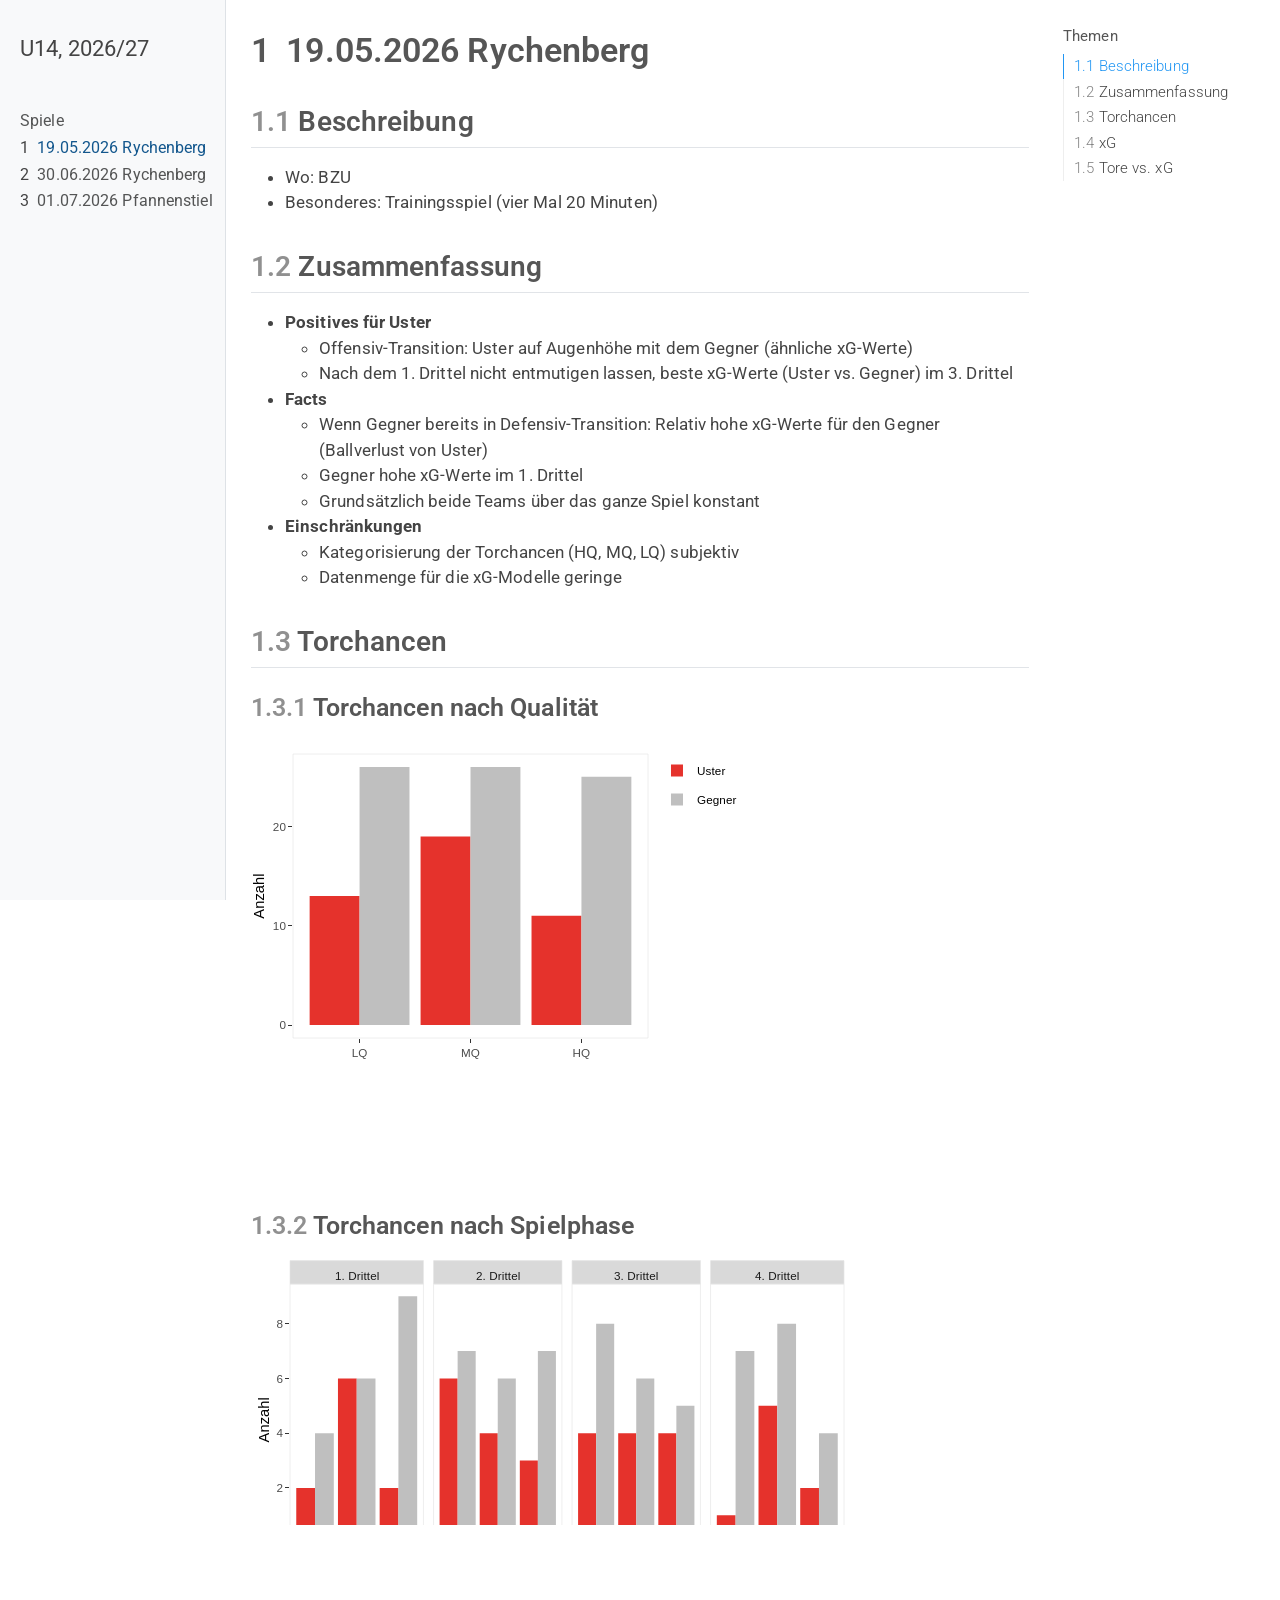
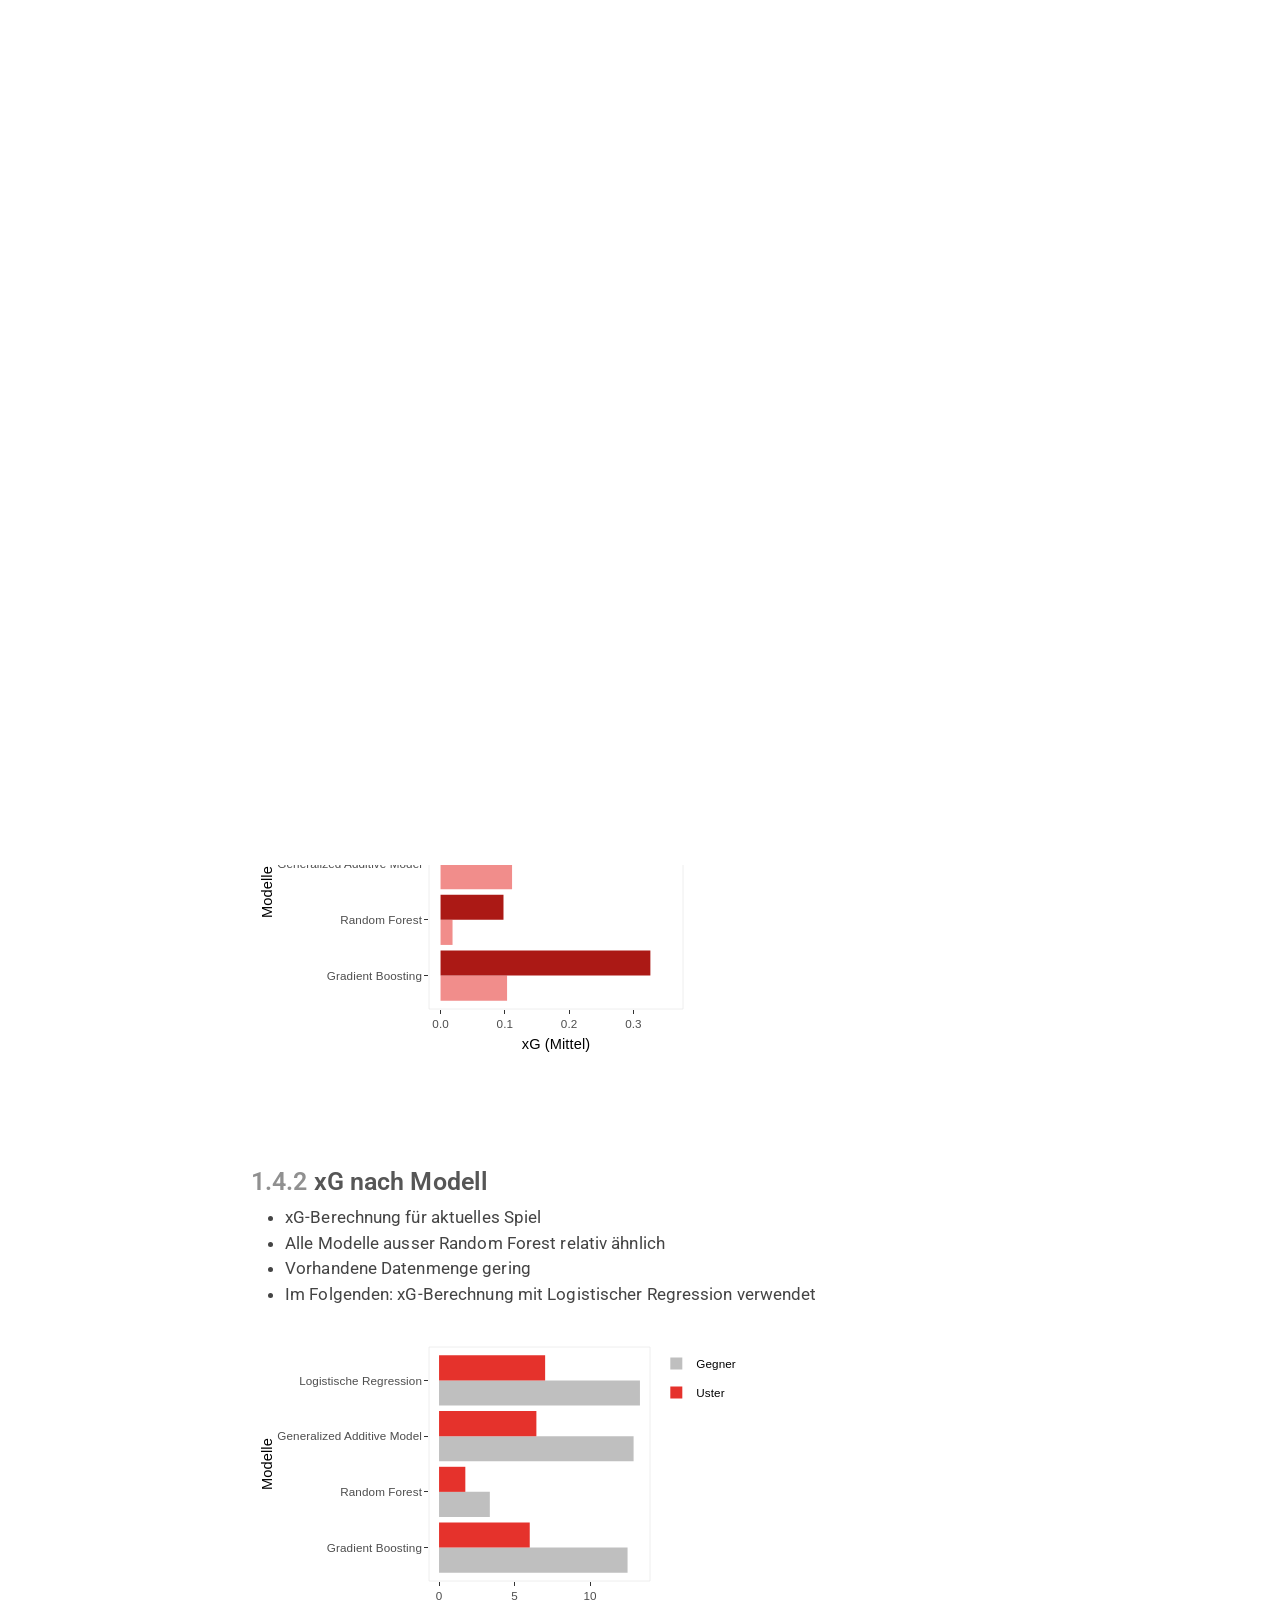
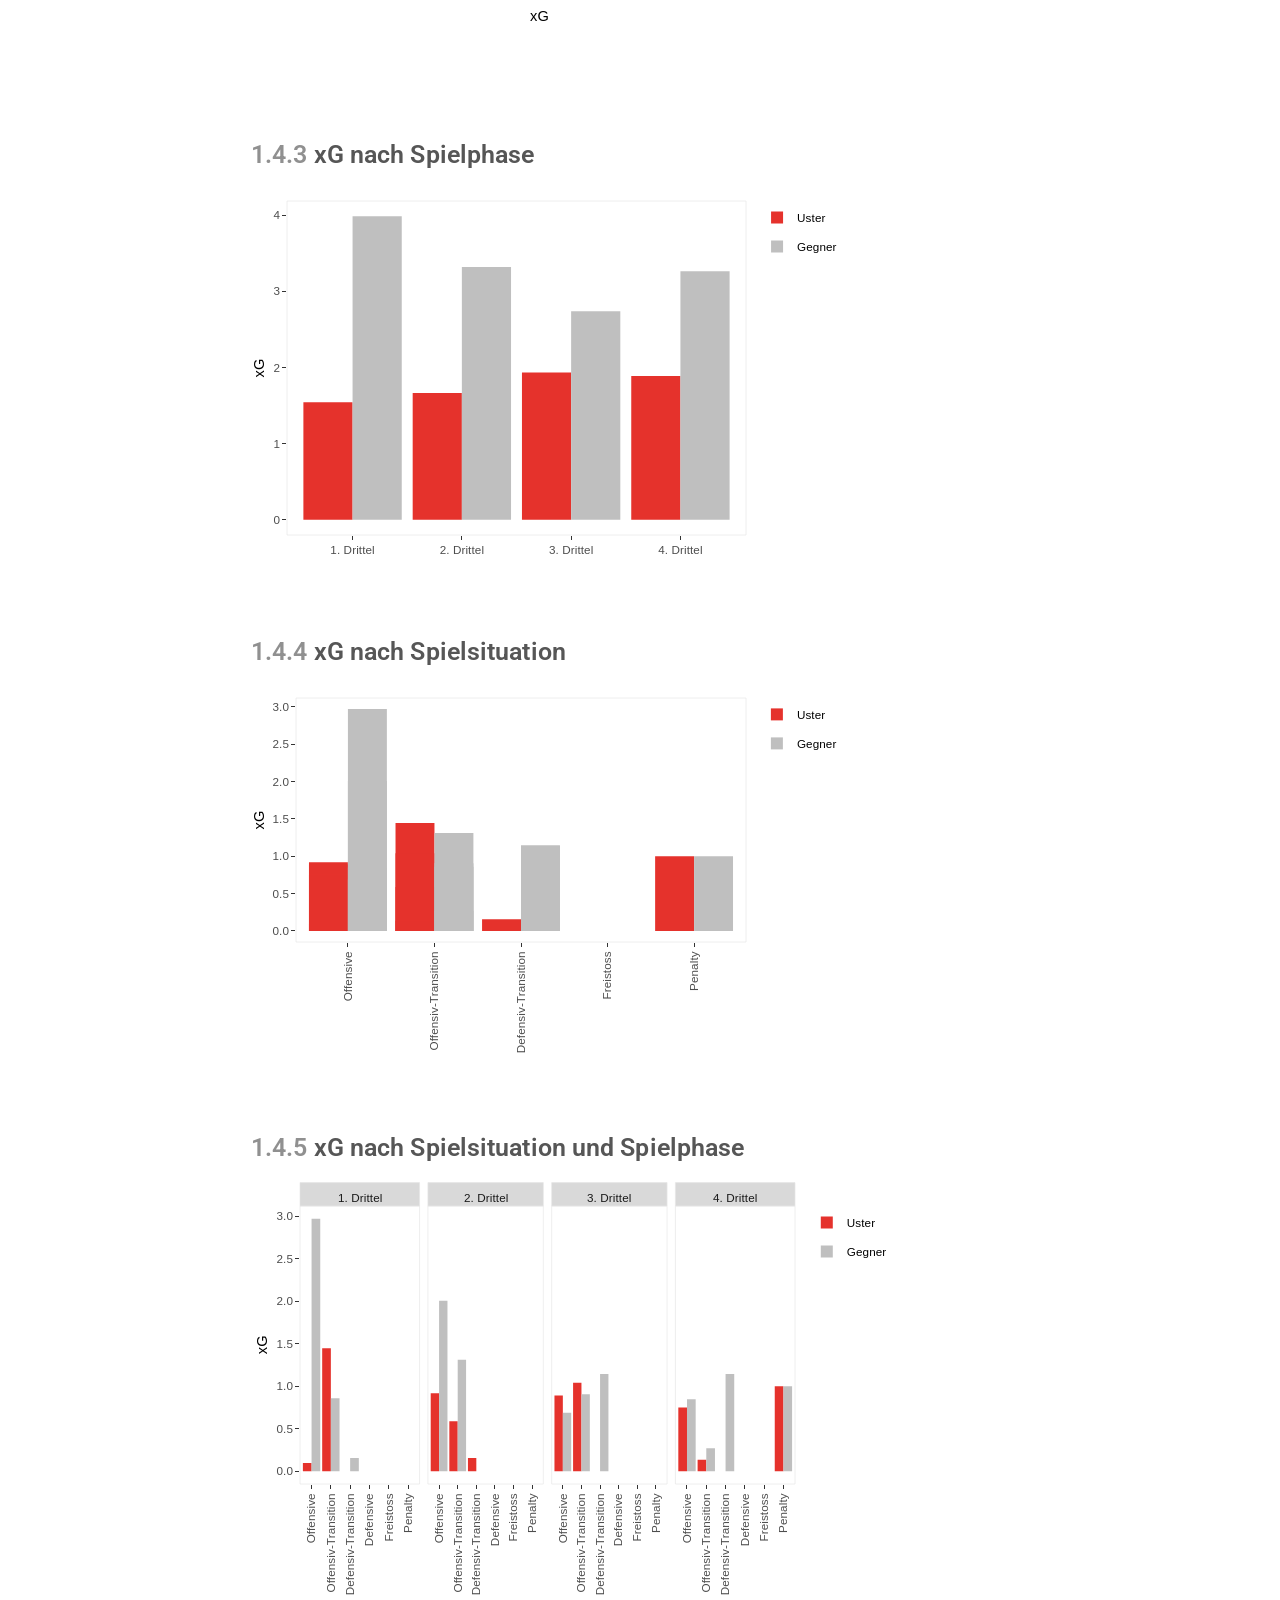
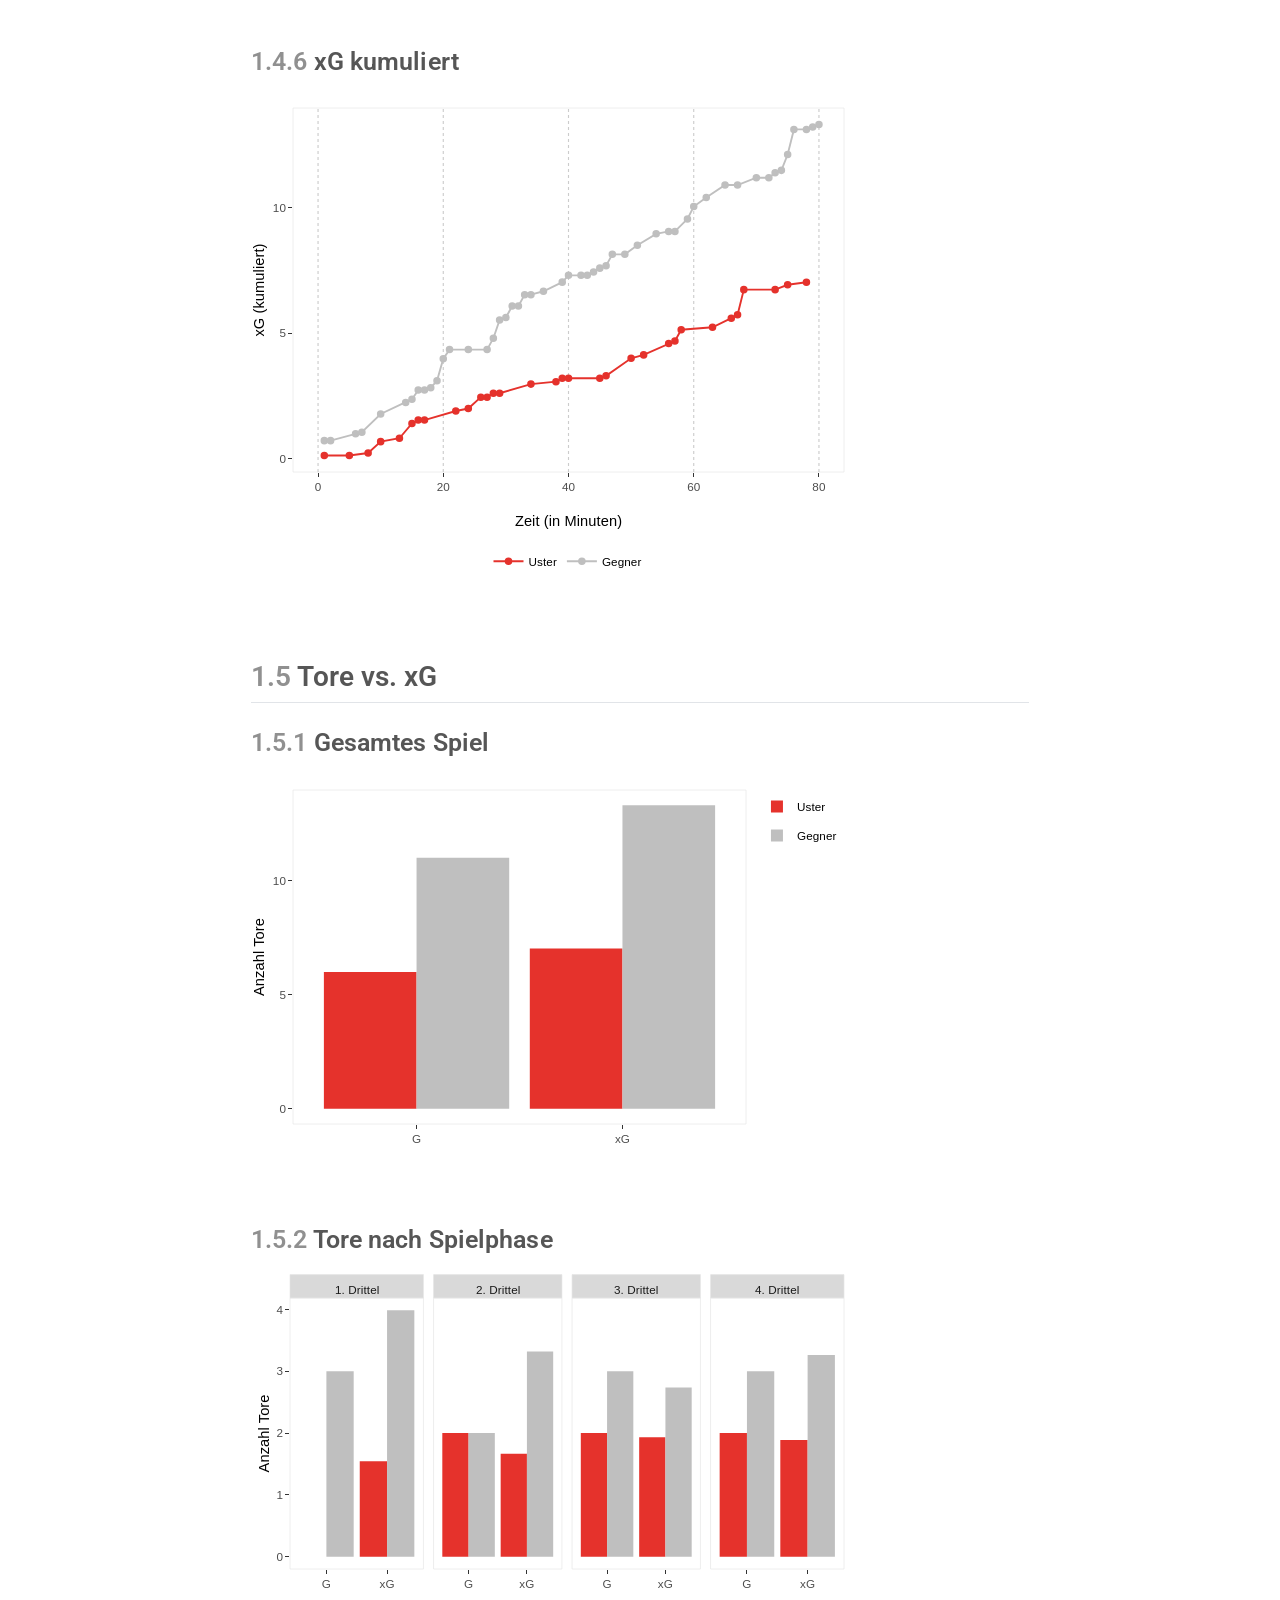
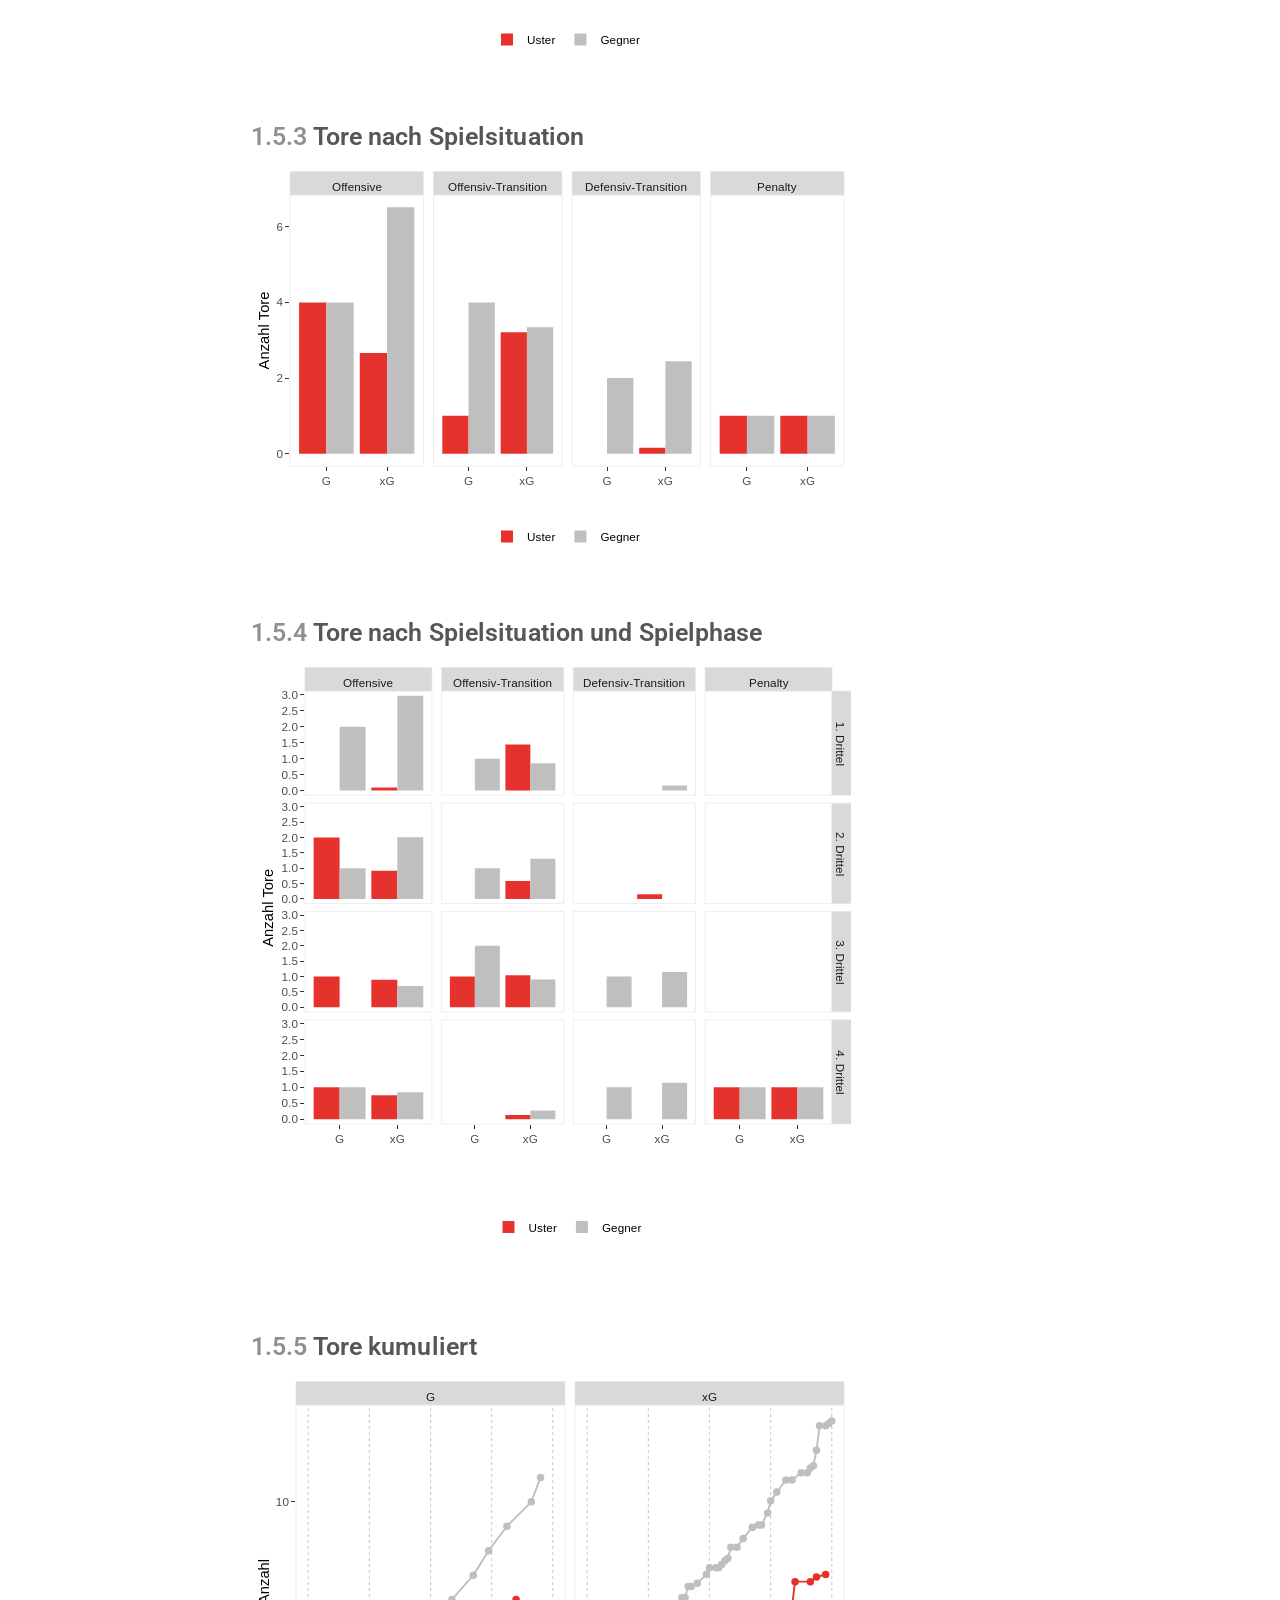
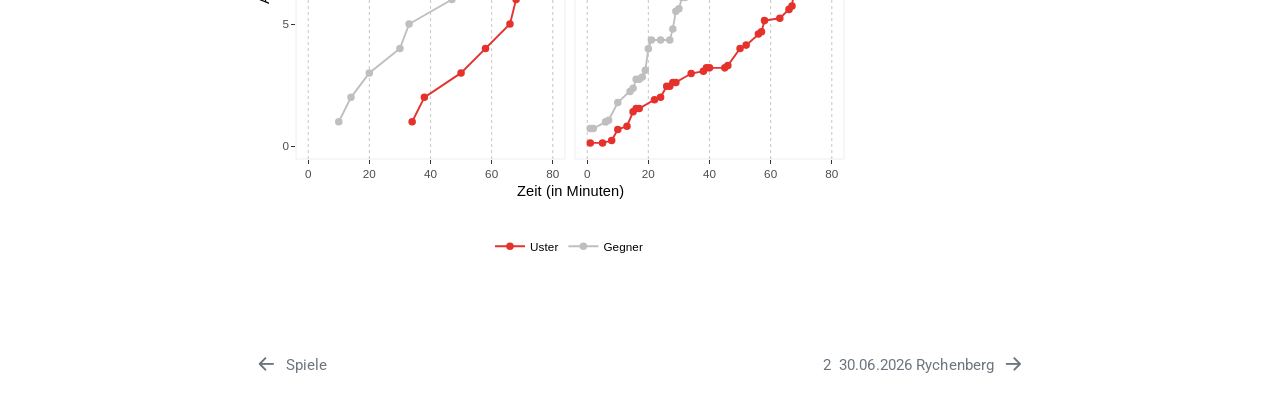
==== quarto/2026-05-19_Rychenberg.html @ 0215c2af "update book" ====
<!DOCTYPE html>
<html xmlns="http://www.w3.org/1999/xhtml" lang="en" xml:lang="en"><head>

<meta charset="utf-8">
<meta name="generator" content="quarto-1.3.330">

<meta name="viewport" content="width=device-width, initial-scale=1.0, user-scalable=yes">


<title>U14, 2026/27 - 1&nbsp; 19.05.2026 Rychenberg</title>
<style>
code{white-space: pre-wrap;}
span.smallcaps{font-variant: small-caps;}
div.columns{display: flex; gap: min(4vw, 1.5em);}
div.column{flex: auto; overflow-x: auto;}
div.hanging-indent{margin-left: 1.5em; text-indent: -1.5em;}
ul.task-list{list-style: none;}
ul.task-list li input[type="checkbox"] {
  width: 0.8em;
  margin: 0 0.8em 0.2em -1em; /* quarto-specific, see https://github.com/quarto-dev/quarto-cli/issues/4556 */ 
  vertical-align: middle;
}
</style>


<script src="../site_libs/quarto-nav/quarto-nav.js"></script>
<script src="../site_libs/quarto-nav/headroom.min.js"></script>
<script src="../site_libs/clipboard/clipboard.min.js"></script>
<script src="../site_libs/quarto-search/autocomplete.umd.js"></script>
<script src="../site_libs/quarto-search/fuse.min.js"></script>
<script src="../site_libs/quarto-search/quarto-search.js"></script>
<meta name="quarto:offset" content="../">
<link href="../quarto/2026-06-30_Rychenberg.html" rel="next">
<link href="../index.html" rel="prev">
<script src="../site_libs/quarto-html/quarto.js"></script>
<script src="../site_libs/quarto-html/popper.min.js"></script>
<script src="../site_libs/quarto-html/tippy.umd.min.js"></script>
<script src="../site_libs/quarto-html/anchor.min.js"></script>
<link href="../site_libs/quarto-html/tippy.css" rel="stylesheet">
<link href="../site_libs/quarto-html/quarto-syntax-highlighting.css" rel="stylesheet" id="quarto-text-highlighting-styles">
<script src="../site_libs/bootstrap/bootstrap.min.js"></script>
<link href="../site_libs/bootstrap/bootstrap-icons.css" rel="stylesheet">
<link href="../site_libs/bootstrap/bootstrap.min.css" rel="stylesheet" id="quarto-bootstrap" data-mode="light">
<script id="quarto-search-options" type="application/json">{
  "location": "sidebar",
  "copy-button": false,
  "collapse-after": 3,
  "panel-placement": "start",
  "type": "textbox",
  "limit": 20,
  "language": {
    "search-no-results-text": "No results",
    "search-matching-documents-text": "matching documents",
    "search-copy-link-title": "Copy link to search",
    "search-hide-matches-text": "Hide additional matches",
    "search-more-match-text": "more match in this document",
    "search-more-matches-text": "more matches in this document",
    "search-clear-button-title": "Clear",
    "search-detached-cancel-button-title": "Cancel",
    "search-submit-button-title": "Submit"
  }
}</script>
<script src="../site_libs/htmlwidgets-1.6.4/htmlwidgets.js"></script>
<script src="../site_libs/plotly-binding-4.12.0/plotly.js"></script>
<script src="../site_libs/typedarray-0.1/typedarray.min.js"></script>
<script src="../site_libs/jquery-3.5.1/jquery.min.js"></script>
<link href="../site_libs/crosstalk-1.2.1/css/crosstalk.min.css" rel="stylesheet">
<script src="../site_libs/crosstalk-1.2.1/js/crosstalk.min.js"></script>
<link href="../site_libs/plotly-htmlwidgets-css-2.25.2/plotly-htmlwidgets.css" rel="stylesheet">
<script src="../site_libs/plotly-main-2.25.2/plotly-latest.min.js"></script>


<link rel="stylesheet" href="../styles.css">
</head>

<body class="nav-sidebar docked">

<div id="quarto-search-results"></div>
  <header id="quarto-header" class="headroom fixed-top">
  <nav class="quarto-secondary-nav">
    <div class="container-fluid d-flex">
      <button type="button" class="quarto-btn-toggle btn" data-bs-toggle="collapse" data-bs-target="#quarto-sidebar,#quarto-sidebar-glass" aria-controls="quarto-sidebar" aria-expanded="false" aria-label="Toggle sidebar navigation" onclick="if (window.quartoToggleHeadroom) { window.quartoToggleHeadroom(); }">
        <i class="bi bi-layout-text-sidebar-reverse"></i>
      </button>
      <nav class="quarto-page-breadcrumbs" aria-label="breadcrumb"><ol class="breadcrumb"><li class="breadcrumb-item"><a href="../quarto/2026-05-19_Rychenberg.html"><span class="chapter-number">1</span>&nbsp; <span class="chapter-title">19.05.2026 Rychenberg</span></a></li></ol></nav>
      <a class="flex-grow-1" role="button" data-bs-toggle="collapse" data-bs-target="#quarto-sidebar,#quarto-sidebar-glass" aria-controls="quarto-sidebar" aria-expanded="false" aria-label="Toggle sidebar navigation" onclick="if (window.quartoToggleHeadroom) { window.quartoToggleHeadroom(); }">      
      </a>
      <button type="button" class="btn quarto-search-button" aria-label="Search" onclick="window.quartoOpenSearch();">
        <i class="bi bi-search"></i>
      </button>
    </div>
  </nav>
</header>
<!-- content -->
<div id="quarto-content" class="quarto-container page-columns page-rows-contents page-layout-full">
<!-- sidebar -->
  <nav id="quarto-sidebar" class="sidebar collapse collapse-horizontal sidebar-navigation docked overflow-auto">
    <div class="pt-lg-2 mt-2 text-left sidebar-header">
    <div class="sidebar-title mb-0 py-0">
      <a href="../">U14, 2026/27</a> 
    </div>
      </div>
        <div class="mt-2 flex-shrink-0 align-items-center">
        <div class="sidebar-search">
        <div id="quarto-search" class="" title="Search"></div>
        </div>
        </div>
    <div class="sidebar-menu-container"> 
    <ul class="list-unstyled mt-1">
        <li class="sidebar-item">
  <div class="sidebar-item-container"> 
  <a href="../index.html" class="sidebar-item-text sidebar-link">
 <span class="menu-text">Spiele</span></a>
  </div>
</li>
        <li class="sidebar-item">
  <div class="sidebar-item-container"> 
  <a href="../quarto/2026-05-19_Rychenberg.html" class="sidebar-item-text sidebar-link active">
 <span class="menu-text"><span class="chapter-number">1</span>&nbsp; <span class="chapter-title">19.05.2026 Rychenberg</span></span></a>
  </div>
</li>
        <li class="sidebar-item">
  <div class="sidebar-item-container"> 
  <a href="../quarto/2026-06-30_Rychenberg.html" class="sidebar-item-text sidebar-link">
 <span class="menu-text"><span class="chapter-number">2</span>&nbsp; <span class="chapter-title">30.06.2026 Rychenberg</span></span></a>
  </div>
</li>
        <li class="sidebar-item">
  <div class="sidebar-item-container"> 
  <a href="../quarto/2026-07-01_Pfannenstiel.html" class="sidebar-item-text sidebar-link">
 <span class="menu-text"><span class="chapter-number">3</span>&nbsp; <span class="chapter-title">01.07.2026 Pfannenstiel</span></span></a>
  </div>
</li>
    </ul>
    </div>
</nav>
<div id="quarto-sidebar-glass" data-bs-toggle="collapse" data-bs-target="#quarto-sidebar,#quarto-sidebar-glass"></div>
<!-- margin-sidebar -->
    <div id="quarto-margin-sidebar" class="sidebar margin-sidebar">
        <nav id="TOC" role="doc-toc" class="toc-active">
    <h2 id="toc-title">Themen</h2>
   
  <ul>
  <li><a href="#beschreibung" id="toc-beschreibung" class="nav-link active" data-scroll-target="#beschreibung"><span class="header-section-number">1.1</span> Beschreibung</a></li>
  <li><a href="#zusammenfassung" id="toc-zusammenfassung" class="nav-link" data-scroll-target="#zusammenfassung"><span class="header-section-number">1.2</span> Zusammenfassung</a></li>
  <li><a href="#torchancen" id="toc-torchancen" class="nav-link" data-scroll-target="#torchancen"><span class="header-section-number">1.3</span> Torchancen</a>
  <ul class="collapse">
  <li><a href="#torchancen-nach-qualität" id="toc-torchancen-nach-qualität" class="nav-link" data-scroll-target="#torchancen-nach-qualität"><span class="header-section-number">1.3.1</span> Torchancen nach Qualität</a></li>
  <li><a href="#torchancen-nach-spielphase" id="toc-torchancen-nach-spielphase" class="nav-link" data-scroll-target="#torchancen-nach-spielphase"><span class="header-section-number">1.3.2</span> Torchancen nach Spielphase</a></li>
  <li><a href="#torchancen-nach-spielsituation" id="toc-torchancen-nach-spielsituation" class="nav-link" data-scroll-target="#torchancen-nach-spielsituation"><span class="header-section-number">1.3.3</span> Torchancen nach Spielsituation</a></li>
  <li><a href="#torchancen-nach-spielsituation-und-spielphase" id="toc-torchancen-nach-spielsituation-und-spielphase" class="nav-link" data-scroll-target="#torchancen-nach-spielsituation-und-spielphase"><span class="header-section-number">1.3.4</span> Torchancen nach Spielsituation und Spielphase</a></li>
  <li><a href="#torchancen-kumuliert" id="toc-torchancen-kumuliert" class="nav-link" data-scroll-target="#torchancen-kumuliert"><span class="header-section-number">1.3.5</span> Torchancen kumuliert</a></li>
  </ul></li>
  <li><a href="#xg" id="toc-xg" class="nav-link" data-scroll-target="#xg"><span class="header-section-number">1.4</span> xG</a>
  <ul class="collapse">
  <li><a href="#xg-berechnung" id="toc-xg-berechnung" class="nav-link" data-scroll-target="#xg-berechnung"><span class="header-section-number">1.4.1</span> xG-Berechnung</a></li>
  <li><a href="#xg-nach-modell" id="toc-xg-nach-modell" class="nav-link" data-scroll-target="#xg-nach-modell"><span class="header-section-number">1.4.2</span> xG nach Modell</a></li>
  <li><a href="#xg-nach-spielphase" id="toc-xg-nach-spielphase" class="nav-link" data-scroll-target="#xg-nach-spielphase"><span class="header-section-number">1.4.3</span> xG nach Spielphase</a></li>
  <li><a href="#xg-nach-spielsituation" id="toc-xg-nach-spielsituation" class="nav-link" data-scroll-target="#xg-nach-spielsituation"><span class="header-section-number">1.4.4</span> xG nach Spielsituation</a></li>
  <li><a href="#xg-nach-spielsituation-und-spielphase" id="toc-xg-nach-spielsituation-und-spielphase" class="nav-link" data-scroll-target="#xg-nach-spielsituation-und-spielphase"><span class="header-section-number">1.4.5</span> xG nach Spielsituation und Spielphase</a></li>
  <li><a href="#xg-kumuliert" id="toc-xg-kumuliert" class="nav-link" data-scroll-target="#xg-kumuliert"><span class="header-section-number">1.4.6</span> xG kumuliert</a></li>
  </ul></li>
  <li><a href="#tore-vs.-xg" id="toc-tore-vs.-xg" class="nav-link" data-scroll-target="#tore-vs.-xg"><span class="header-section-number">1.5</span> Tore vs.&nbsp;xG</a>
  <ul class="collapse">
  <li><a href="#gesamtes-spiel" id="toc-gesamtes-spiel" class="nav-link" data-scroll-target="#gesamtes-spiel"><span class="header-section-number">1.5.1</span> Gesamtes Spiel</a></li>
  <li><a href="#tore-nach-spielphase" id="toc-tore-nach-spielphase" class="nav-link" data-scroll-target="#tore-nach-spielphase"><span class="header-section-number">1.5.2</span> Tore nach Spielphase</a></li>
  <li><a href="#tore-nach-spielsituation" id="toc-tore-nach-spielsituation" class="nav-link" data-scroll-target="#tore-nach-spielsituation"><span class="header-section-number">1.5.3</span> Tore nach Spielsituation</a></li>
  <li><a href="#tore-nach-spielsituation-und-spielphase" id="toc-tore-nach-spielsituation-und-spielphase" class="nav-link" data-scroll-target="#tore-nach-spielsituation-und-spielphase"><span class="header-section-number">1.5.4</span> Tore nach Spielsituation und Spielphase</a></li>
  <li><a href="#tore-kumuliert" id="toc-tore-kumuliert" class="nav-link" data-scroll-target="#tore-kumuliert"><span class="header-section-number">1.5.5</span> Tore kumuliert</a></li>
  </ul></li>
  </ul>
</nav>
    </div>
<!-- main -->
<main class="content column-body" id="quarto-document-content">

<header id="title-block-header" class="quarto-title-block default">
<div class="quarto-title">
<h1 class="title"><span class="chapter-number">1</span>&nbsp; <span class="chapter-title">19.05.2026 Rychenberg</span></h1>
</div>



<div class="quarto-title-meta">

    
  
    
  </div>
  

</header>

<section id="beschreibung" class="level2" data-number="1.1">
<h2 data-number="1.1" class="anchored" data-anchor-id="beschreibung"><span class="header-section-number">1.1</span> Beschreibung</h2>
<ul>
<li>Wo: BZU</li>
<li>Besonderes: Trainingsspiel (vier Mal 20 Minuten)</li>
</ul>
</section>
<section id="zusammenfassung" class="level2" data-number="1.2">
<h2 data-number="1.2" class="anchored" data-anchor-id="zusammenfassung"><span class="header-section-number">1.2</span> Zusammenfassung</h2>
<ul>
<li><strong>Positives für Uster</strong>
<ul>
<li>Offensiv-Transition: Uster auf Augenhöhe mit dem Gegner (ähnliche xG-Werte)</li>
<li>Nach dem 1. Drittel nicht entmutigen lassen, beste xG-Werte (Uster vs.&nbsp;Gegner) im 3. Drittel</li>
</ul></li>
<li><strong>Facts</strong>
<ul>
<li>Wenn Gegner bereits in Defensiv-Transition: Relativ hohe xG-Werte für den Gegner (Ballverlust von Uster)</li>
<li>Gegner hohe xG-Werte im 1. Drittel</li>
<li>Grundsätzlich beide Teams über das ganze Spiel konstant</li>
</ul></li>
<li><strong>Einschränkungen</strong>
<ul>
<li>Kategorisierung der Torchancen (HQ, MQ, LQ) subjektiv</li>
<li>Datenmenge für die xG-Modelle geringe</li>
</ul></li>
</ul>
</section>
<section id="torchancen" class="level2" data-number="1.3">
<h2 data-number="1.3" class="anchored" data-anchor-id="torchancen"><span class="header-section-number">1.3</span> Torchancen</h2>
<section id="torchancen-nach-qualität" class="level3" data-number="1.3.1">
<h3 data-number="1.3.1" class="anchored" data-anchor-id="torchancen-nach-qualität"><span class="header-section-number">1.3.1</span> Torchancen nach Qualität</h3>
<div class="cell">
<div class="cell-output-display">
<div id="htmlwidget-a84f22ee800d81073af7" style="width:100%;height:454px;" class="plotly html-widget"></div>
<script type="application/json" data-for="htmlwidget-a84f22ee800d81073af7">{"x":{"data":[{"orientation":"v","width":[0.44999999999999996,0.45000000000000018,0.45000000000000018],"base":[0,0,0],"x":[0.77500000000000002,1.7749999999999999,2.7749999999999999],"y":[13,19,11],"text":["chance: LQ<br />n: 13<br />team: Uster","chance: MQ<br />n: 19<br />team: Uster","chance: HQ<br />n: 11<br />team: Uster"],"type":"bar","textposition":"none","marker":{"autocolorscale":false,"color":"rgba(229,50,44,1)","line":{"width":1.8897637795275593,"color":"transparent"}},"name":"Uster","legendgroup":"Uster","showlegend":true,"xaxis":"x","yaxis":"y","hoverinfo":"text","frame":null},{"orientation":"v","width":[0.45000000000000018,0.45000000000000018,0.45000000000000018],"base":[0,0,0],"x":[1.2250000000000001,2.2250000000000001,3.2250000000000001],"y":[26,26,25],"text":["chance: LQ<br />n: 26<br />team: Gegner","chance: MQ<br />n: 26<br />team: Gegner","chance: HQ<br />n: 25<br />team: Gegner"],"type":"bar","textposition":"none","marker":{"autocolorscale":false,"color":"rgba(191,191,191,1)","line":{"width":1.8897637795275593,"color":"transparent"}},"name":"Gegner","legendgroup":"Gegner","showlegend":true,"xaxis":"x","yaxis":"y","hoverinfo":"text","frame":null}],"layout":{"margin":{"t":23.305936073059364,"r":7.3059360730593621,"b":22.648401826484022,"l":37.260273972602747},"plot_bgcolor":"rgba(255,255,255,1)","paper_bgcolor":"rgba(255,255,255,1)","font":{"color":"rgba(0,0,0,1)","family":"","size":14.611872146118724},"xaxis":{"domain":[0,1],"automargin":true,"type":"linear","autorange":false,"range":[0.40000000000000002,3.6000000000000001],"tickmode":"array","ticktext":["LQ","MQ","HQ"],"tickvals":[1,2,3],"categoryorder":"array","categoryarray":["LQ","MQ","HQ"],"nticks":null,"ticks":"outside","tickcolor":"rgba(51,51,51,1)","ticklen":3.6529680365296811,"tickwidth":0.66417600664176002,"showticklabels":true,"tickfont":{"color":"rgba(77,77,77,1)","family":"","size":11.68949771689498},"tickangle":-0,"showline":false,"linecolor":null,"linewidth":0,"showgrid":false,"gridcolor":null,"gridwidth":0,"zeroline":false,"anchor":"y","title":{"text":"","font":{"color":"rgba(0,0,0,1)","family":"","size":14.611872146118724}},"hoverformat":".2f"},"yaxis":{"domain":[0,1],"automargin":true,"type":"linear","autorange":false,"range":[-1.3,27.300000000000001],"tickmode":"array","ticktext":["0","10","20"],"tickvals":[0,10,20],"categoryorder":"array","categoryarray":["0","10","20"],"nticks":null,"ticks":"outside","tickcolor":"rgba(51,51,51,1)","ticklen":3.6529680365296811,"tickwidth":0.66417600664176002,"showticklabels":true,"tickfont":{"color":"rgba(77,77,77,1)","family":"","size":11.68949771689498},"tickangle":-0,"showline":false,"linecolor":null,"linewidth":0,"showgrid":false,"gridcolor":null,"gridwidth":0,"zeroline":false,"anchor":"x","title":{"text":"Anzahl","font":{"color":"rgba(0,0,0,1)","family":"","size":14.611872146118724}},"hoverformat":".2f"},"shapes":[{"type":"rect","fillcolor":"rgba(255,255,255,1)","line":{"color":"rgba(229,229,229,1)","width":0.66417600664176002,"linetype":"solid"},"yref":"paper","xref":"paper","layer":"below","x0":0,"x1":1,"y0":0,"y1":1}],"showlegend":true,"legend":{"bgcolor":"rgba(255,255,255,1)","bordercolor":"transparent","borderwidth":1.8897637795275593,"font":{"color":"rgba(0,0,0,1)","family":"","size":11.68949771689498},"title":{"text":"","font":{"color":"rgba(0,0,0,1)","family":"","size":14.611872146118724}}},"hovermode":"closest","width":500,"height":350,"barmode":"relative"},"config":{"doubleClick":"reset","modeBarButtonsToAdd":["hoverclosest","hovercompare"],"showSendToCloud":false},"source":"A","attrs":{"275c670670d7":{"x":{},"y":{},"fill":{},"type":"bar"}},"cur_data":"275c670670d7","visdat":{"275c670670d7":["function (y) ","x"]},"highlight":{"on":"plotly_click","persistent":false,"dynamic":false,"selectize":false,"opacityDim":0.20000000000000001,"selected":{"opacity":1},"debounce":0},"shinyEvents":["plotly_hover","plotly_click","plotly_selected","plotly_relayout","plotly_brushed","plotly_brushing","plotly_clickannotation","plotly_doubleclick","plotly_deselect","plotly_afterplot","plotly_sunburstclick"],"base_url":"https://plot.ly"},"evals":[],"jsHooks":[]}</script>
</div>
</div>
</section>
<section id="torchancen-nach-spielphase" class="level3" data-number="1.3.2">
<h3 data-number="1.3.2" class="anchored" data-anchor-id="torchancen-nach-spielphase"><span class="header-section-number">1.3.2</span> Torchancen nach Spielphase</h3>
<div class="cell">
<div class="cell-output-display">
<div id="htmlwidget-b0231dda19e83ad973da" style="width:100%;height:433px;" class="plotly html-widget"></div>
<script type="application/json" data-for="htmlwidget-b0231dda19e83ad973da">{"x":{"data":[{"orientation":"v","width":[0.44999999999999996,0.45000000000000018,0.45000000000000018],"base":[0,0,0],"x":[0.77500000000000002,1.7749999999999999,2.7749999999999999],"y":[2,6,2],"text":["chance: LQ<br />n: 2<br />team: Uster","chance: MQ<br />n: 6<br />team: Uster","chance: HQ<br />n: 2<br />team: Uster"],"type":"bar","textposition":"none","marker":{"autocolorscale":false,"color":"rgba(229,50,44,1)","line":{"width":1.8897637795275593,"color":"transparent"}},"name":"Uster","legendgroup":"Uster","showlegend":true,"xaxis":"x","yaxis":"y","hoverinfo":"text","frame":null},{"orientation":"v","width":[0.44999999999999996,0.45000000000000018,0.45000000000000018],"base":[0,0,0],"x":[0.77500000000000002,1.7749999999999999,2.7749999999999999],"y":[6,4,3],"text":["chance: LQ<br />n: 6<br />team: Uster","chance: MQ<br />n: 4<br />team: Uster","chance: HQ<br />n: 3<br />team: Uster"],"type":"bar","textposition":"none","marker":{"autocolorscale":false,"color":"rgba(229,50,44,1)","line":{"width":1.8897637795275593,"color":"transparent"}},"name":"Uster","legendgroup":"Uster","showlegend":false,"xaxis":"x2","yaxis":"y","hoverinfo":"text","frame":null},{"orientation":"v","width":[0.44999999999999996,0.45000000000000018,0.45000000000000018],"base":[0,0,0],"x":[0.77500000000000002,1.7749999999999999,2.7749999999999999],"y":[4,4,4],"text":["chance: LQ<br />n: 4<br />team: Uster","chance: MQ<br />n: 4<br />team: Uster","chance: HQ<br />n: 4<br />team: Uster"],"type":"bar","textposition":"none","marker":{"autocolorscale":false,"color":"rgba(229,50,44,1)","line":{"width":1.8897637795275593,"color":"transparent"}},"name":"Uster","legendgroup":"Uster","showlegend":false,"xaxis":"x3","yaxis":"y","hoverinfo":"text","frame":null},{"orientation":"v","width":[0.44999999999999996,0.45000000000000018,0.45000000000000018],"base":[0,0,0],"x":[0.77500000000000002,1.7749999999999999,2.7749999999999999],"y":[1,5,2],"text":["chance: LQ<br />n: 1<br />team: Uster","chance: MQ<br />n: 5<br />team: Uster","chance: HQ<br />n: 2<br />team: Uster"],"type":"bar","textposition":"none","marker":{"autocolorscale":false,"color":"rgba(229,50,44,1)","line":{"width":1.8897637795275593,"color":"transparent"}},"name":"Uster","legendgroup":"Uster","showlegend":false,"xaxis":"x4","yaxis":"y","hoverinfo":"text","frame":null},{"orientation":"v","width":[0.45000000000000018,0.45000000000000018,0.45000000000000018],"base":[0,0,0],"x":[1.2250000000000001,2.2250000000000001,3.2250000000000001],"y":[4,6,9],"text":["chance: LQ<br />n: 4<br />team: Gegner","chance: MQ<br />n: 6<br />team: Gegner","chance: HQ<br />n: 9<br />team: Gegner"],"type":"bar","textposition":"none","marker":{"autocolorscale":false,"color":"rgba(191,191,191,1)","line":{"width":1.8897637795275593,"color":"transparent"}},"name":"Gegner","legendgroup":"Gegner","showlegend":true,"xaxis":"x","yaxis":"y","hoverinfo":"text","frame":null},{"orientation":"v","width":[0.45000000000000018,0.45000000000000018,0.45000000000000018],"base":[0,0,0],"x":[1.2250000000000001,2.2250000000000001,3.2250000000000001],"y":[7,6,7],"text":["chance: LQ<br />n: 7<br />team: Gegner","chance: MQ<br />n: 6<br />team: Gegner","chance: HQ<br />n: 7<br />team: Gegner"],"type":"bar","textposition":"none","marker":{"autocolorscale":false,"color":"rgba(191,191,191,1)","line":{"width":1.8897637795275593,"color":"transparent"}},"name":"Gegner","legendgroup":"Gegner","showlegend":false,"xaxis":"x2","yaxis":"y","hoverinfo":"text","frame":null},{"orientation":"v","width":[0.45000000000000018,0.45000000000000018,0.45000000000000018],"base":[0,0,0],"x":[1.2250000000000001,2.2250000000000001,3.2250000000000001],"y":[8,6,5],"text":["chance: LQ<br />n: 8<br />team: Gegner","chance: MQ<br />n: 6<br />team: Gegner","chance: HQ<br />n: 5<br />team: Gegner"],"type":"bar","textposition":"none","marker":{"autocolorscale":false,"color":"rgba(191,191,191,1)","line":{"width":1.8897637795275593,"color":"transparent"}},"name":"Gegner","legendgroup":"Gegner","showlegend":false,"xaxis":"x3","yaxis":"y","hoverinfo":"text","frame":null},{"orientation":"v","width":[0.45000000000000018,0.45000000000000018,0.45000000000000018],"base":[0,0,0],"x":[1.2250000000000001,2.2250000000000001,3.2250000000000001],"y":[7,8,4],"text":["chance: LQ<br />n: 7<br />team: Gegner","chance: MQ<br />n: 8<br />team: Gegner","chance: HQ<br />n: 4<br />team: Gegner"],"type":"bar","textposition":"none","marker":{"autocolorscale":false,"color":"rgba(191,191,191,1)","line":{"width":1.8897637795275593,"color":"transparent"}},"name":"Gegner","legendgroup":"Gegner","showlegend":false,"xaxis":"x4","yaxis":"y","hoverinfo":"text","frame":null}],"layout":{"margin":{"t":34.995433789954348,"r":7.3059360730593621,"b":22.648401826484022,"l":31.415525114155255},"plot_bgcolor":"rgba(255,255,255,1)","paper_bgcolor":"rgba(255,255,255,1)","font":{"color":"rgba(0,0,0,1)","family":"","size":14.611872146118724},"xaxis":{"domain":[0,0.2408675799086758],"automargin":true,"type":"linear","autorange":false,"range":[0.40000000000000002,3.6000000000000001],"tickmode":"array","ticktext":["LQ","MQ","HQ"],"tickvals":[1,2,3],"categoryorder":"array","categoryarray":["LQ","MQ","HQ"],"nticks":null,"ticks":"outside","tickcolor":"rgba(51,51,51,1)","ticklen":3.6529680365296811,"tickwidth":0.66417600664176002,"showticklabels":true,"tickfont":{"color":"rgba(77,77,77,1)","family":"","size":11.68949771689498},"tickangle":-0,"showline":false,"linecolor":null,"linewidth":0,"showgrid":false,"gridcolor":null,"gridwidth":0,"zeroline":false,"anchor":"y","title":"","hoverformat":".2f"},"yaxis":{"domain":[0,1],"automargin":true,"type":"linear","autorange":false,"range":[-0.45000000000000001,9.4499999999999993],"tickmode":"array","ticktext":["0","2","4","6","8"],"tickvals":[0,2,4,6,7.9999999999999991],"categoryorder":"array","categoryarray":["0","2","4","6","8"],"nticks":null,"ticks":"outside","tickcolor":"rgba(51,51,51,1)","ticklen":3.6529680365296811,"tickwidth":0.66417600664176002,"showticklabels":true,"tickfont":{"color":"rgba(77,77,77,1)","family":"","size":11.68949771689498},"tickangle":-0,"showline":false,"linecolor":null,"linewidth":0,"showgrid":false,"gridcolor":null,"gridwidth":0,"zeroline":false,"anchor":"x","title":"","hoverformat":".2f"},"annotations":[{"text":"Anzahl","x":0,"y":0.5,"showarrow":false,"ax":0,"ay":0,"font":{"color":"rgba(0,0,0,1)","family":"","size":14.611872146118724},"xref":"paper","yref":"paper","textangle":-90,"xanchor":"right","yanchor":"center","annotationType":"axis","xshift":-16.073059360730603},{"text":"1. Drittel","x":0.1204337899543379,"y":1,"showarrow":false,"ax":0,"ay":0,"font":{"color":"rgba(26,26,26,1)","family":"","size":11.68949771689498},"xref":"paper","yref":"paper","textangle":-0,"xanchor":"center","yanchor":"bottom"},{"text":"2. Drittel","x":0.375,"y":1,"showarrow":false,"ax":0,"ay":0,"font":{"color":"rgba(26,26,26,1)","family":"","size":11.68949771689498},"xref":"paper","yref":"paper","textangle":-0,"xanchor":"center","yanchor":"bottom"},{"text":"3. Drittel","x":0.625,"y":1,"showarrow":false,"ax":0,"ay":0,"font":{"color":"rgba(26,26,26,1)","family":"","size":11.68949771689498},"xref":"paper","yref":"paper","textangle":-0,"xanchor":"center","yanchor":"bottom"},{"text":"4. Drittel","x":0.87956621004566204,"y":1,"showarrow":false,"ax":0,"ay":0,"font":{"color":"rgba(26,26,26,1)","family":"","size":11.68949771689498},"xref":"paper","yref":"paper","textangle":-0,"xanchor":"center","yanchor":"bottom"}],"shapes":[{"type":"rect","fillcolor":"rgba(255,255,255,1)","line":{"color":"rgba(229,229,229,1)","width":0.66417600664176002,"linetype":"solid"},"yref":"paper","xref":"paper","layer":"below","x0":0,"x1":0.2408675799086758,"y0":0,"y1":1},{"type":"rect","fillcolor":"rgba(217,217,217,1)","line":{"color":"rgba(229,229,229,1)","width":0.66417600664176002,"linetype":"solid"},"yref":"paper","xref":"paper","layer":"below","x0":0,"x1":0.2408675799086758,"y0":0,"y1":23.37899543378996,"yanchor":1,"ysizemode":"pixel"},{"type":"rect","fillcolor":"rgba(255,255,255,1)","line":{"color":"rgba(229,229,229,1)","width":0.66417600664176002,"linetype":"solid"},"yref":"paper","xref":"paper","layer":"below","x0":0.2591324200913242,"x1":0.4908675799086758,"y0":0,"y1":1},{"type":"rect","fillcolor":"rgba(217,217,217,1)","line":{"color":"rgba(229,229,229,1)","width":0.66417600664176002,"linetype":"solid"},"yref":"paper","xref":"paper","layer":"below","x0":0.2591324200913242,"x1":0.4908675799086758,"y0":0,"y1":23.37899543378996,"yanchor":1,"ysizemode":"pixel"},{"type":"rect","fillcolor":"rgba(255,255,255,1)","line":{"color":"rgba(229,229,229,1)","width":0.66417600664176002,"linetype":"solid"},"yref":"paper","xref":"paper","layer":"below","x0":0.5091324200913242,"x1":0.7408675799086758,"y0":0,"y1":1},{"type":"rect","fillcolor":"rgba(217,217,217,1)","line":{"color":"rgba(229,229,229,1)","width":0.66417600664176002,"linetype":"solid"},"yref":"paper","xref":"paper","layer":"below","x0":0.5091324200913242,"x1":0.7408675799086758,"y0":0,"y1":23.37899543378996,"yanchor":1,"ysizemode":"pixel"},{"type":"rect","fillcolor":"rgba(255,255,255,1)","line":{"color":"rgba(229,229,229,1)","width":0.66417600664176002,"linetype":"solid"},"yref":"paper","xref":"paper","layer":"below","x0":0.7591324200913242,"x1":1,"y0":0,"y1":1},{"type":"rect","fillcolor":"rgba(217,217,217,1)","line":{"color":"rgba(229,229,229,1)","width":0.66417600664176002,"linetype":"solid"},"yref":"paper","xref":"paper","layer":"below","x0":0.7591324200913242,"x1":1,"y0":0,"y1":23.37899543378996,"yanchor":1,"ysizemode":"pixel"}],"xaxis2":{"type":"linear","autorange":false,"range":[0.40000000000000002,3.6000000000000001],"tickmode":"array","ticktext":["LQ","MQ","HQ"],"tickvals":[1,2,3],"categoryorder":"array","categoryarray":["LQ","MQ","HQ"],"nticks":null,"ticks":"outside","tickcolor":"rgba(51,51,51,1)","ticklen":3.6529680365296811,"tickwidth":0.66417600664176002,"showticklabels":true,"tickfont":{"color":"rgba(77,77,77,1)","family":"","size":11.68949771689498},"tickangle":-0,"showline":false,"linecolor":null,"linewidth":0,"showgrid":false,"domain":[0.2591324200913242,0.4908675799086758],"gridcolor":null,"gridwidth":0,"zeroline":false,"anchor":"y","title":"","hoverformat":".2f"},"xaxis3":{"type":"linear","autorange":false,"range":[0.40000000000000002,3.6000000000000001],"tickmode":"array","ticktext":["LQ","MQ","HQ"],"tickvals":[1,2,3],"categoryorder":"array","categoryarray":["LQ","MQ","HQ"],"nticks":null,"ticks":"outside","tickcolor":"rgba(51,51,51,1)","ticklen":3.6529680365296811,"tickwidth":0.66417600664176002,"showticklabels":true,"tickfont":{"color":"rgba(77,77,77,1)","family":"","size":11.68949771689498},"tickangle":-0,"showline":false,"linecolor":null,"linewidth":0,"showgrid":false,"domain":[0.5091324200913242,0.7408675799086758],"gridcolor":null,"gridwidth":0,"zeroline":false,"anchor":"y","title":"","hoverformat":".2f"},"xaxis4":{"type":"linear","autorange":false,"range":[0.40000000000000002,3.6000000000000001],"tickmode":"array","ticktext":["LQ","MQ","HQ"],"tickvals":[1,2,3],"categoryorder":"array","categoryarray":["LQ","MQ","HQ"],"nticks":null,"ticks":"outside","tickcolor":"rgba(51,51,51,1)","ticklen":3.6529680365296811,"tickwidth":0.66417600664176002,"showticklabels":true,"tickfont":{"color":"rgba(77,77,77,1)","family":"","size":11.68949771689498},"tickangle":-0,"showline":false,"linecolor":null,"linewidth":0,"showgrid":false,"domain":[0.7591324200913242,1],"gridcolor":null,"gridwidth":0,"zeroline":false,"anchor":"y","title":"","hoverformat":".2f"},"showlegend":true,"legend":{"bgcolor":"rgba(255,255,255,1)","bordercolor":"transparent","borderwidth":1.8897637795275593,"font":{"color":"rgba(0,0,0,1)","family":"","size":11.68949771689498},"title":{"text":"","font":{"color":"rgba(0,0,0,1)","family":"","size":14.611872146118724}},"orientation":"h","x":0.5,"xanchor":"center","y":-0.20000000000000001,"yanchor":"top"},"hovermode":"closest","width":600,"height":400,"barmode":"relative"},"config":{"doubleClick":"reset","modeBarButtonsToAdd":["hoverclosest","hovercompare"],"showSendToCloud":false},"source":"A","attrs":{"275c4f124a51":{"x":{},"y":{},"fill":{},"type":"bar"}},"cur_data":"275c4f124a51","visdat":{"275c4f124a51":["function (y) ","x"]},"highlight":{"on":"plotly_click","persistent":false,"dynamic":false,"selectize":false,"opacityDim":0.20000000000000001,"selected":{"opacity":1},"debounce":0},"shinyEvents":["plotly_hover","plotly_click","plotly_selected","plotly_relayout","plotly_brushed","plotly_brushing","plotly_clickannotation","plotly_doubleclick","plotly_deselect","plotly_afterplot","plotly_sunburstclick"],"base_url":"https://plot.ly"},"evals":[],"jsHooks":[]}</script>
</div>
</div>
</section>
<section id="torchancen-nach-spielsituation" class="level3" data-number="1.3.3">
<h3 data-number="1.3.3" class="anchored" data-anchor-id="torchancen-nach-spielsituation"><span class="header-section-number">1.3.3</span> Torchancen nach Spielsituation</h3>
<div class="cell">
<div class="cell-output-display">
<div id="htmlwidget-6dcd9b052fff442cb973" style="width:100%;height:433px;" class="plotly html-widget"></div>
<script type="application/json" data-for="htmlwidget-6dcd9b052fff442cb973">{"x":{"data":[{"orientation":"v","width":[0.44999999999999996,0.45000000000000018,0.45000000000000018],"base":[0,0,0],"x":[0.77500000000000002,1.7749999999999999,2.7749999999999999],"y":[4,10,5],"text":["chance: LQ<br />n:  4<br />team: Uster","chance: MQ<br />n: 10<br />team: Uster","chance: HQ<br />n:  5<br />team: Uster"],"type":"bar","textposition":"none","marker":{"autocolorscale":false,"color":"rgba(229,50,44,1)","line":{"width":1.8897637795275593,"color":"transparent"}},"name":"Uster","legendgroup":"Uster","showlegend":true,"xaxis":"x","yaxis":"y","hoverinfo":"text","frame":null},{"orientation":"v","width":[0.44999999999999996,0.45000000000000018,0.45000000000000018],"base":[0,0,0],"x":[0.77500000000000002,1.7749999999999999,2.7749999999999999],"y":[9,8,5],"text":["chance: LQ<br />n:  9<br />team: Uster","chance: MQ<br />n:  8<br />team: Uster","chance: HQ<br />n:  5<br />team: Uster"],"type":"bar","textposition":"none","marker":{"autocolorscale":false,"color":"rgba(229,50,44,1)","line":{"width":1.8897637795275593,"color":"transparent"}},"name":"Uster","legendgroup":"Uster","showlegend":false,"xaxis":"x2","yaxis":"y","hoverinfo":"text","frame":null},{"orientation":"v","width":[0.44999999999999996,0.45000000000000018,0.45000000000000018],"base":[0,0,0],"x":[0.77500000000000002,1.7749999999999999,2.7749999999999999],"y":[0,1,0],"text":["chance: LQ<br />n:  0<br />team: Uster","chance: MQ<br />n:  1<br />team: Uster","chance: HQ<br />n:  0<br />team: Uster"],"type":"bar","textposition":"none","marker":{"autocolorscale":false,"color":"rgba(229,50,44,1)","line":{"width":1.8897637795275593,"color":"transparent"}},"name":"Uster","legendgroup":"Uster","showlegend":false,"xaxis":"x3","yaxis":"y","hoverinfo":"text","frame":null},{"orientation":"v","width":[0.44999999999999996,0.45000000000000018,0.45000000000000018],"base":[0,0,0],"x":[0.77500000000000002,1.7749999999999999,2.7749999999999999],"y":[0,0,1],"text":["chance: LQ<br />n:  0<br />team: Uster","chance: MQ<br />n:  0<br />team: Uster","chance: HQ<br />n:  1<br />team: Uster"],"type":"bar","textposition":"none","marker":{"autocolorscale":false,"color":"rgba(229,50,44,1)","line":{"width":1.8897637795275593,"color":"transparent"}},"name":"Uster","legendgroup":"Uster","showlegend":false,"xaxis":"x4","yaxis":"y","hoverinfo":"text","frame":null},{"orientation":"v","width":[0.45000000000000018,0.45000000000000018,0.45000000000000018],"base":[0,0,0],"x":[1.2250000000000001,2.2250000000000001,3.2250000000000001],"y":[18,14,15],"text":["chance: LQ<br />n: 18<br />team: Gegner","chance: MQ<br />n: 14<br />team: Gegner","chance: HQ<br />n: 15<br />team: Gegner"],"type":"bar","textposition":"none","marker":{"autocolorscale":false,"color":"rgba(191,191,191,1)","line":{"width":1.8897637795275593,"color":"transparent"}},"name":"Gegner","legendgroup":"Gegner","showlegend":true,"xaxis":"x","yaxis":"y","hoverinfo":"text","frame":null},{"orientation":"v","width":[0.45000000000000018,0.45000000000000018,0.45000000000000018],"base":[0,0,0],"x":[1.2250000000000001,2.2250000000000001,3.2250000000000001],"y":[6,8,5],"text":["chance: LQ<br />n:  6<br />team: Gegner","chance: MQ<br />n:  8<br />team: Gegner","chance: HQ<br />n:  5<br />team: Gegner"],"type":"bar","textposition":"none","marker":{"autocolorscale":false,"color":"rgba(191,191,191,1)","line":{"width":1.8897637795275593,"color":"transparent"}},"name":"Gegner","legendgroup":"Gegner","showlegend":false,"xaxis":"x2","yaxis":"y","hoverinfo":"text","frame":null},{"orientation":"v","width":[0.45000000000000018,0.45000000000000018,0.45000000000000018],"base":[0,0,0],"x":[1.2250000000000001,2.2250000000000001,3.2250000000000001],"y":[2,3,4],"text":["chance: LQ<br />n:  2<br />team: Gegner","chance: MQ<br />n:  3<br />team: Gegner","chance: HQ<br />n:  4<br />team: Gegner"],"type":"bar","textposition":"none","marker":{"autocolorscale":false,"color":"rgba(191,191,191,1)","line":{"width":1.8897637795275593,"color":"transparent"}},"name":"Gegner","legendgroup":"Gegner","showlegend":false,"xaxis":"x3","yaxis":"y","hoverinfo":"text","frame":null},{"orientation":"v","width":[0.45000000000000018,0.45000000000000018,0.45000000000000018],"base":[0,0,0],"x":[1.2250000000000001,2.2250000000000001,3.2250000000000001],"y":[0,0,1],"text":["chance: LQ<br />n:  0<br />team: Gegner","chance: MQ<br />n:  0<br />team: Gegner","chance: HQ<br />n:  1<br />team: Gegner"],"type":"bar","textposition":"none","marker":{"autocolorscale":false,"color":"rgba(191,191,191,1)","line":{"width":1.8897637795275593,"color":"transparent"}},"name":"Gegner","legendgroup":"Gegner","showlegend":false,"xaxis":"x4","yaxis":"y","hoverinfo":"text","frame":null}],"layout":{"margin":{"t":34.995433789954348,"r":7.3059360730593621,"b":22.648401826484022,"l":37.260273972602747},"plot_bgcolor":"rgba(255,255,255,1)","paper_bgcolor":"rgba(255,255,255,1)","font":{"color":"rgba(0,0,0,1)","family":"","size":14.611872146118724},"xaxis":{"domain":[0,0.2408675799086758],"automargin":true,"type":"linear","autorange":false,"range":[0.40000000000000002,3.6000000000000001],"tickmode":"array","ticktext":["LQ","MQ","HQ"],"tickvals":[1,2,3],"categoryorder":"array","categoryarray":["LQ","MQ","HQ"],"nticks":null,"ticks":"outside","tickcolor":"rgba(51,51,51,1)","ticklen":3.6529680365296811,"tickwidth":0.66417600664176002,"showticklabels":true,"tickfont":{"color":"rgba(77,77,77,1)","family":"","size":11.68949771689498},"tickangle":-0,"showline":false,"linecolor":null,"linewidth":0,"showgrid":false,"gridcolor":null,"gridwidth":0,"zeroline":false,"anchor":"y","title":"","hoverformat":".2f"},"yaxis":{"domain":[0,1],"automargin":true,"type":"linear","autorange":false,"range":[-0.90000000000000002,18.899999999999999],"tickmode":"array","ticktext":["0","5","10","15"],"tickvals":[0,5.0000000000000009,10,15],"categoryorder":"array","categoryarray":["0","5","10","15"],"nticks":null,"ticks":"outside","tickcolor":"rgba(51,51,51,1)","ticklen":3.6529680365296811,"tickwidth":0.66417600664176002,"showticklabels":true,"tickfont":{"color":"rgba(77,77,77,1)","family":"","size":11.68949771689498},"tickangle":-0,"showline":false,"linecolor":null,"linewidth":0,"showgrid":false,"gridcolor":null,"gridwidth":0,"zeroline":false,"anchor":"x","title":"","hoverformat":".2f"},"annotations":[{"text":"Anzahl","x":0,"y":0.5,"showarrow":false,"ax":0,"ay":0,"font":{"color":"rgba(0,0,0,1)","family":"","size":14.611872146118724},"xref":"paper","yref":"paper","textangle":-90,"xanchor":"right","yanchor":"center","annotationType":"axis","xshift":-21.917808219178081},{"text":"Offensive","x":0.1204337899543379,"y":1,"showarrow":false,"ax":0,"ay":0,"font":{"color":"rgba(26,26,26,1)","family":"","size":11.68949771689498},"xref":"paper","yref":"paper","textangle":-0,"xanchor":"center","yanchor":"bottom"},{"text":"Offensiv-Transition","x":0.375,"y":1,"showarrow":false,"ax":0,"ay":0,"font":{"color":"rgba(26,26,26,1)","family":"","size":11.68949771689498},"xref":"paper","yref":"paper","textangle":-0,"xanchor":"center","yanchor":"bottom"},{"text":"Defensiv-Transition","x":0.625,"y":1,"showarrow":false,"ax":0,"ay":0,"font":{"color":"rgba(26,26,26,1)","family":"","size":11.68949771689498},"xref":"paper","yref":"paper","textangle":-0,"xanchor":"center","yanchor":"bottom"},{"text":"Penalty","x":0.87956621004566204,"y":1,"showarrow":false,"ax":0,"ay":0,"font":{"color":"rgba(26,26,26,1)","family":"","size":11.68949771689498},"xref":"paper","yref":"paper","textangle":-0,"xanchor":"center","yanchor":"bottom"}],"shapes":[{"type":"rect","fillcolor":"rgba(255,255,255,1)","line":{"color":"rgba(229,229,229,1)","width":0.66417600664176002,"linetype":"solid"},"yref":"paper","xref":"paper","layer":"below","x0":0,"x1":0.2408675799086758,"y0":0,"y1":1},{"type":"rect","fillcolor":"rgba(217,217,217,1)","line":{"color":"rgba(229,229,229,1)","width":0.66417600664176002,"linetype":"solid"},"yref":"paper","xref":"paper","layer":"below","x0":0,"x1":0.2408675799086758,"y0":0,"y1":23.37899543378996,"yanchor":1,"ysizemode":"pixel"},{"type":"rect","fillcolor":"rgba(255,255,255,1)","line":{"color":"rgba(229,229,229,1)","width":0.66417600664176002,"linetype":"solid"},"yref":"paper","xref":"paper","layer":"below","x0":0.2591324200913242,"x1":0.4908675799086758,"y0":0,"y1":1},{"type":"rect","fillcolor":"rgba(217,217,217,1)","line":{"color":"rgba(229,229,229,1)","width":0.66417600664176002,"linetype":"solid"},"yref":"paper","xref":"paper","layer":"below","x0":0.2591324200913242,"x1":0.4908675799086758,"y0":0,"y1":23.37899543378996,"yanchor":1,"ysizemode":"pixel"},{"type":"rect","fillcolor":"rgba(255,255,255,1)","line":{"color":"rgba(229,229,229,1)","width":0.66417600664176002,"linetype":"solid"},"yref":"paper","xref":"paper","layer":"below","x0":0.5091324200913242,"x1":0.7408675799086758,"y0":0,"y1":1},{"type":"rect","fillcolor":"rgba(217,217,217,1)","line":{"color":"rgba(229,229,229,1)","width":0.66417600664176002,"linetype":"solid"},"yref":"paper","xref":"paper","layer":"below","x0":0.5091324200913242,"x1":0.7408675799086758,"y0":0,"y1":23.37899543378996,"yanchor":1,"ysizemode":"pixel"},{"type":"rect","fillcolor":"rgba(255,255,255,1)","line":{"color":"rgba(229,229,229,1)","width":0.66417600664176002,"linetype":"solid"},"yref":"paper","xref":"paper","layer":"below","x0":0.7591324200913242,"x1":1,"y0":0,"y1":1},{"type":"rect","fillcolor":"rgba(217,217,217,1)","line":{"color":"rgba(229,229,229,1)","width":0.66417600664176002,"linetype":"solid"},"yref":"paper","xref":"paper","layer":"below","x0":0.7591324200913242,"x1":1,"y0":0,"y1":23.37899543378996,"yanchor":1,"ysizemode":"pixel"}],"xaxis2":{"type":"linear","autorange":false,"range":[0.40000000000000002,3.6000000000000001],"tickmode":"array","ticktext":["LQ","MQ","HQ"],"tickvals":[1,2,3],"categoryorder":"array","categoryarray":["LQ","MQ","HQ"],"nticks":null,"ticks":"outside","tickcolor":"rgba(51,51,51,1)","ticklen":3.6529680365296811,"tickwidth":0.66417600664176002,"showticklabels":true,"tickfont":{"color":"rgba(77,77,77,1)","family":"","size":11.68949771689498},"tickangle":-0,"showline":false,"linecolor":null,"linewidth":0,"showgrid":false,"domain":[0.2591324200913242,0.4908675799086758],"gridcolor":null,"gridwidth":0,"zeroline":false,"anchor":"y","title":"","hoverformat":".2f"},"xaxis3":{"type":"linear","autorange":false,"range":[0.40000000000000002,3.6000000000000001],"tickmode":"array","ticktext":["LQ","MQ","HQ"],"tickvals":[1,2,3],"categoryorder":"array","categoryarray":["LQ","MQ","HQ"],"nticks":null,"ticks":"outside","tickcolor":"rgba(51,51,51,1)","ticklen":3.6529680365296811,"tickwidth":0.66417600664176002,"showticklabels":true,"tickfont":{"color":"rgba(77,77,77,1)","family":"","size":11.68949771689498},"tickangle":-0,"showline":false,"linecolor":null,"linewidth":0,"showgrid":false,"domain":[0.5091324200913242,0.7408675799086758],"gridcolor":null,"gridwidth":0,"zeroline":false,"anchor":"y","title":"","hoverformat":".2f"},"xaxis4":{"type":"linear","autorange":false,"range":[0.40000000000000002,3.6000000000000001],"tickmode":"array","ticktext":["LQ","MQ","HQ"],"tickvals":[1,2,3],"categoryorder":"array","categoryarray":["LQ","MQ","HQ"],"nticks":null,"ticks":"outside","tickcolor":"rgba(51,51,51,1)","ticklen":3.6529680365296811,"tickwidth":0.66417600664176002,"showticklabels":true,"tickfont":{"color":"rgba(77,77,77,1)","family":"","size":11.68949771689498},"tickangle":-0,"showline":false,"linecolor":null,"linewidth":0,"showgrid":false,"domain":[0.7591324200913242,1],"gridcolor":null,"gridwidth":0,"zeroline":false,"anchor":"y","title":"","hoverformat":".2f"},"showlegend":true,"legend":{"bgcolor":"rgba(255,255,255,1)","bordercolor":"transparent","borderwidth":1.8897637795275593,"font":{"color":"rgba(0,0,0,1)","family":"","size":11.68949771689498},"title":{"text":"","font":{"color":"rgba(0,0,0,1)","family":"","size":14.611872146118724}},"orientation":"h","x":0.5,"xanchor":"center","y":-0.20000000000000001,"yanchor":"top"},"hovermode":"closest","width":600,"height":400,"barmode":"relative"},"config":{"doubleClick":"reset","modeBarButtonsToAdd":["hoverclosest","hovercompare"],"showSendToCloud":false},"source":"A","attrs":{"275c1cd752c5":{"x":{},"y":{},"fill":{},"type":"bar"}},"cur_data":"275c1cd752c5","visdat":{"275c1cd752c5":["function (y) ","x"]},"highlight":{"on":"plotly_click","persistent":false,"dynamic":false,"selectize":false,"opacityDim":0.20000000000000001,"selected":{"opacity":1},"debounce":0},"shinyEvents":["plotly_hover","plotly_click","plotly_selected","plotly_relayout","plotly_brushed","plotly_brushing","plotly_clickannotation","plotly_doubleclick","plotly_deselect","plotly_afterplot","plotly_sunburstclick"],"base_url":"https://plot.ly"},"evals":[],"jsHooks":[]}</script>
</div>
</div>
</section>
<section id="torchancen-nach-spielsituation-und-spielphase" class="level3" data-number="1.3.4">
<h3 data-number="1.3.4" class="anchored" data-anchor-id="torchancen-nach-spielsituation-und-spielphase"><span class="header-section-number">1.3.4</span> Torchancen nach Spielsituation und Spielphase</h3>
<div class="cell">
<div class="cell-output-display">
<div id="htmlwidget-6b5739e0b07688b28f43" style="width:100%;height:650px;" class="plotly html-widget"></div>
<script type="application/json" data-for="htmlwidget-6b5739e0b07688b28f43">{"x":{"data":[{"orientation":"v","width":[0.44999999999999996,0.45000000000000018,0.45000000000000018],"base":[0,0,0],"x":[0.77500000000000002,1.7749999999999999,2.7749999999999999],"y":[1,1,0],"text":["chance: LQ<br />n: 1<br />team: Uster","chance: MQ<br />n: 1<br />team: Uster","chance: HQ<br />n: 0<br />team: Uster"],"type":"bar","textposition":"none","marker":{"autocolorscale":false,"color":"rgba(229,50,44,1)","line":{"width":1.8897637795275593,"color":"transparent"}},"name":"Uster","legendgroup":"Uster","showlegend":true,"xaxis":"x","yaxis":"y","hoverinfo":"text","frame":null},{"orientation":"v","width":[0.44999999999999996,0.45000000000000018,0.45000000000000018],"base":[0,0,0],"x":[0.77500000000000002,1.7749999999999999,2.7749999999999999],"y":[1,5,2],"text":["chance: LQ<br />n: 1<br />team: Uster","chance: MQ<br />n: 5<br />team: Uster","chance: HQ<br />n: 2<br />team: Uster"],"type":"bar","textposition":"none","marker":{"autocolorscale":false,"color":"rgba(229,50,44,1)","line":{"width":1.8897637795275593,"color":"transparent"}},"name":"Uster","legendgroup":"Uster","showlegend":false,"xaxis":"x2","yaxis":"y","hoverinfo":"text","frame":null},{"orientation":"v","width":[0.44999999999999996,0.45000000000000018,0.45000000000000018],"base":[0,0,0],"x":[0.77500000000000002,1.7749999999999999,2.7749999999999999],"y":[0,0,0],"text":["chance: LQ<br />n: 0<br />team: Uster","chance: MQ<br />n: 0<br />team: Uster","chance: HQ<br />n: 0<br />team: Uster"],"type":"bar","textposition":"none","marker":{"autocolorscale":false,"color":"rgba(229,50,44,1)","line":{"width":1.8897637795275593,"color":"transparent"}},"name":"Uster","legendgroup":"Uster","showlegend":false,"xaxis":"x3","yaxis":"y","hoverinfo":"text","frame":null},{"orientation":"v","width":[0.44999999999999996,0.45000000000000018,0.45000000000000018],"base":[0,0,0],"x":[0.77500000000000002,1.7749999999999999,2.7749999999999999],"y":[0,0,0],"text":["chance: LQ<br />n: 0<br />team: Uster","chance: MQ<br />n: 0<br />team: Uster","chance: HQ<br />n: 0<br />team: Uster"],"type":"bar","textposition":"none","marker":{"autocolorscale":false,"color":"rgba(229,50,44,1)","line":{"width":1.8897637795275593,"color":"transparent"}},"name":"Uster","legendgroup":"Uster","showlegend":false,"xaxis":"x4","yaxis":"y","hoverinfo":"text","frame":null},{"orientation":"v","width":[0.44999999999999996,0.45000000000000018,0.45000000000000018],"base":[0,0,0],"x":[0.77500000000000002,1.7749999999999999,2.7749999999999999],"y":[1,2,2],"text":["chance: LQ<br />n: 1<br />team: Uster","chance: MQ<br />n: 2<br />team: Uster","chance: HQ<br />n: 2<br />team: Uster"],"type":"bar","textposition":"none","marker":{"autocolorscale":false,"color":"rgba(229,50,44,1)","line":{"width":1.8897637795275593,"color":"transparent"}},"name":"Uster","legendgroup":"Uster","showlegend":false,"xaxis":"x","yaxis":"y2","hoverinfo":"text","frame":null},{"orientation":"v","width":[0.44999999999999996,0.45000000000000018,0.45000000000000018],"base":[0,0,0],"x":[0.77500000000000002,1.7749999999999999,2.7749999999999999],"y":[5,1,1],"text":["chance: LQ<br />n: 5<br />team: Uster","chance: MQ<br />n: 1<br />team: Uster","chance: HQ<br />n: 1<br />team: Uster"],"type":"bar","textposition":"none","marker":{"autocolorscale":false,"color":"rgba(229,50,44,1)","line":{"width":1.8897637795275593,"color":"transparent"}},"name":"Uster","legendgroup":"Uster","showlegend":false,"xaxis":"x2","yaxis":"y2","hoverinfo":"text","frame":null},{"orientation":"v","width":[0.44999999999999996,0.45000000000000018,0.45000000000000018],"base":[0,0,0],"x":[0.77500000000000002,1.7749999999999999,2.7749999999999999],"y":[0,1,0],"text":["chance: LQ<br />n: 0<br />team: Uster","chance: MQ<br />n: 1<br />team: Uster","chance: HQ<br />n: 0<br />team: Uster"],"type":"bar","textposition":"none","marker":{"autocolorscale":false,"color":"rgba(229,50,44,1)","line":{"width":1.8897637795275593,"color":"transparent"}},"name":"Uster","legendgroup":"Uster","showlegend":false,"xaxis":"x3","yaxis":"y2","hoverinfo":"text","frame":null},{"orientation":"v","width":[0.44999999999999996,0.45000000000000018,0.45000000000000018],"base":[0,0,0],"x":[0.77500000000000002,1.7749999999999999,2.7749999999999999],"y":[0,0,0],"text":["chance: LQ<br />n: 0<br />team: Uster","chance: MQ<br />n: 0<br />team: Uster","chance: HQ<br />n: 0<br />team: Uster"],"type":"bar","textposition":"none","marker":{"autocolorscale":false,"color":"rgba(229,50,44,1)","line":{"width":1.8897637795275593,"color":"transparent"}},"name":"Uster","legendgroup":"Uster","showlegend":false,"xaxis":"x4","yaxis":"y2","hoverinfo":"text","frame":null},{"orientation":"v","width":[0.44999999999999996,0.45000000000000018,0.45000000000000018],"base":[0,0,0],"x":[0.77500000000000002,1.7749999999999999,2.7749999999999999],"y":[2,3,2],"text":["chance: LQ<br />n: 2<br />team: Uster","chance: MQ<br />n: 3<br />team: Uster","chance: HQ<br />n: 2<br />team: Uster"],"type":"bar","textposition":"none","marker":{"autocolorscale":false,"color":"rgba(229,50,44,1)","line":{"width":1.8897637795275593,"color":"transparent"}},"name":"Uster","legendgroup":"Uster","showlegend":false,"xaxis":"x","yaxis":"y3","hoverinfo":"text","frame":null},{"orientation":"v","width":[0.44999999999999996,0.45000000000000018,0.45000000000000018],"base":[0,0,0],"x":[0.77500000000000002,1.7749999999999999,2.7749999999999999],"y":[2,1,2],"text":["chance: LQ<br />n: 2<br />team: Uster","chance: MQ<br />n: 1<br />team: Uster","chance: HQ<br />n: 2<br />team: Uster"],"type":"bar","textposition":"none","marker":{"autocolorscale":false,"color":"rgba(229,50,44,1)","line":{"width":1.8897637795275593,"color":"transparent"}},"name":"Uster","legendgroup":"Uster","showlegend":false,"xaxis":"x2","yaxis":"y3","hoverinfo":"text","frame":null},{"orientation":"v","width":[0.44999999999999996,0.45000000000000018,0.45000000000000018],"base":[0,0,0],"x":[0.77500000000000002,1.7749999999999999,2.7749999999999999],"y":[0,0,0],"text":["chance: LQ<br />n: 0<br />team: Uster","chance: MQ<br />n: 0<br />team: Uster","chance: HQ<br />n: 0<br />team: Uster"],"type":"bar","textposition":"none","marker":{"autocolorscale":false,"color":"rgba(229,50,44,1)","line":{"width":1.8897637795275593,"color":"transparent"}},"name":"Uster","legendgroup":"Uster","showlegend":false,"xaxis":"x3","yaxis":"y3","hoverinfo":"text","frame":null},{"orientation":"v","width":[0.44999999999999996,0.45000000000000018,0.45000000000000018],"base":[0,0,0],"x":[0.77500000000000002,1.7749999999999999,2.7749999999999999],"y":[0,0,0],"text":["chance: LQ<br />n: 0<br />team: Uster","chance: MQ<br />n: 0<br />team: Uster","chance: HQ<br />n: 0<br />team: Uster"],"type":"bar","textposition":"none","marker":{"autocolorscale":false,"color":"rgba(229,50,44,1)","line":{"width":1.8897637795275593,"color":"transparent"}},"name":"Uster","legendgroup":"Uster","showlegend":false,"xaxis":"x4","yaxis":"y3","hoverinfo":"text","frame":null},{"orientation":"v","width":[0.44999999999999996,0.45000000000000018,0.45000000000000018],"base":[0,0,0],"x":[0.77500000000000002,1.7749999999999999,2.7749999999999999],"y":[0,4,1],"text":["chance: LQ<br />n: 0<br />team: Uster","chance: MQ<br />n: 4<br />team: Uster","chance: HQ<br />n: 1<br />team: Uster"],"type":"bar","textposition":"none","marker":{"autocolorscale":false,"color":"rgba(229,50,44,1)","line":{"width":1.8897637795275593,"color":"transparent"}},"name":"Uster","legendgroup":"Uster","showlegend":false,"xaxis":"x","yaxis":"y4","hoverinfo":"text","frame":null},{"orientation":"v","width":[0.44999999999999996,0.45000000000000018,0.45000000000000018],"base":[0,0,0],"x":[0.77500000000000002,1.7749999999999999,2.7749999999999999],"y":[1,1,0],"text":["chance: LQ<br />n: 1<br />team: Uster","chance: MQ<br />n: 1<br />team: Uster","chance: HQ<br />n: 0<br />team: Uster"],"type":"bar","textposition":"none","marker":{"autocolorscale":false,"color":"rgba(229,50,44,1)","line":{"width":1.8897637795275593,"color":"transparent"}},"name":"Uster","legendgroup":"Uster","showlegend":false,"xaxis":"x2","yaxis":"y4","hoverinfo":"text","frame":null},{"orientation":"v","width":[0.44999999999999996,0.45000000000000018,0.45000000000000018],"base":[0,0,0],"x":[0.77500000000000002,1.7749999999999999,2.7749999999999999],"y":[0,0,0],"text":["chance: LQ<br />n: 0<br />team: Uster","chance: MQ<br />n: 0<br />team: Uster","chance: HQ<br />n: 0<br />team: Uster"],"type":"bar","textposition":"none","marker":{"autocolorscale":false,"color":"rgba(229,50,44,1)","line":{"width":1.8897637795275593,"color":"transparent"}},"name":"Uster","legendgroup":"Uster","showlegend":false,"xaxis":"x3","yaxis":"y4","hoverinfo":"text","frame":null},{"orientation":"v","width":[0.44999999999999996,0.45000000000000018,0.45000000000000018],"base":[0,0,0],"x":[0.77500000000000002,1.7749999999999999,2.7749999999999999],"y":[0,0,1],"text":["chance: LQ<br />n: 0<br />team: Uster","chance: MQ<br />n: 0<br />team: Uster","chance: HQ<br />n: 1<br />team: Uster"],"type":"bar","textposition":"none","marker":{"autocolorscale":false,"color":"rgba(229,50,44,1)","line":{"width":1.8897637795275593,"color":"transparent"}},"name":"Uster","legendgroup":"Uster","showlegend":false,"xaxis":"x4","yaxis":"y4","hoverinfo":"text","frame":null},{"orientation":"v","width":[0.45000000000000018,0.45000000000000018,0.45000000000000018],"base":[0,0,0],"x":[1.2250000000000001,2.2250000000000001,3.2250000000000001],"y":[3,2,8],"text":["chance: LQ<br />n: 3<br />team: Gegner","chance: MQ<br />n: 2<br />team: Gegner","chance: HQ<br />n: 8<br />team: Gegner"],"type":"bar","textposition":"none","marker":{"autocolorscale":false,"color":"rgba(191,191,191,1)","line":{"width":1.8897637795275593,"color":"transparent"}},"name":"Gegner","legendgroup":"Gegner","showlegend":true,"xaxis":"x","yaxis":"y","hoverinfo":"text","frame":null},{"orientation":"v","width":[0.45000000000000018,0.45000000000000018,0.45000000000000018],"base":[0,0,0],"x":[1.2250000000000001,2.2250000000000001,3.2250000000000001],"y":[1,3,1],"text":["chance: LQ<br />n: 1<br />team: Gegner","chance: MQ<br />n: 3<br />team: Gegner","chance: HQ<br />n: 1<br />team: Gegner"],"type":"bar","textposition":"none","marker":{"autocolorscale":false,"color":"rgba(191,191,191,1)","line":{"width":1.8897637795275593,"color":"transparent"}},"name":"Gegner","legendgroup":"Gegner","showlegend":false,"xaxis":"x2","yaxis":"y","hoverinfo":"text","frame":null},{"orientation":"v","width":[0.45000000000000018,0.45000000000000018,0.45000000000000018],"base":[0,0,0],"x":[1.2250000000000001,2.2250000000000001,3.2250000000000001],"y":[0,1,0],"text":["chance: LQ<br />n: 0<br />team: Gegner","chance: MQ<br />n: 1<br />team: Gegner","chance: HQ<br />n: 0<br />team: Gegner"],"type":"bar","textposition":"none","marker":{"autocolorscale":false,"color":"rgba(191,191,191,1)","line":{"width":1.8897637795275593,"color":"transparent"}},"name":"Gegner","legendgroup":"Gegner","showlegend":false,"xaxis":"x3","yaxis":"y","hoverinfo":"text","frame":null},{"orientation":"v","width":[0.45000000000000018,0.45000000000000018,0.45000000000000018],"base":[0,0,0],"x":[1.2250000000000001,2.2250000000000001,3.2250000000000001],"y":[0,0,0],"text":["chance: LQ<br />n: 0<br />team: Gegner","chance: MQ<br />n: 0<br />team: Gegner","chance: HQ<br />n: 0<br />team: Gegner"],"type":"bar","textposition":"none","marker":{"autocolorscale":false,"color":"rgba(191,191,191,1)","line":{"width":1.8897637795275593,"color":"transparent"}},"name":"Gegner","legendgroup":"Gegner","showlegend":false,"xaxis":"x4","yaxis":"y","hoverinfo":"text","frame":null},{"orientation":"v","width":[0.45000000000000018,0.45000000000000018,0.45000000000000018],"base":[0,0,0],"x":[1.2250000000000001,2.2250000000000001,3.2250000000000001],"y":[4,2,5],"text":["chance: LQ<br />n: 4<br />team: Gegner","chance: MQ<br />n: 2<br />team: Gegner","chance: HQ<br />n: 5<br />team: Gegner"],"type":"bar","textposition":"none","marker":{"autocolorscale":false,"color":"rgba(191,191,191,1)","line":{"width":1.8897637795275593,"color":"transparent"}},"name":"Gegner","legendgroup":"Gegner","showlegend":false,"xaxis":"x","yaxis":"y2","hoverinfo":"text","frame":null},{"orientation":"v","width":[0.45000000000000018,0.45000000000000018,0.45000000000000018],"base":[0,0,0],"x":[1.2250000000000001,2.2250000000000001,3.2250000000000001],"y":[2,3,2],"text":["chance: LQ<br />n: 2<br />team: Gegner","chance: MQ<br />n: 3<br />team: Gegner","chance: HQ<br />n: 2<br />team: Gegner"],"type":"bar","textposition":"none","marker":{"autocolorscale":false,"color":"rgba(191,191,191,1)","line":{"width":1.8897637795275593,"color":"transparent"}},"name":"Gegner","legendgroup":"Gegner","showlegend":false,"xaxis":"x2","yaxis":"y2","hoverinfo":"text","frame":null},{"orientation":"v","width":[0.45000000000000018,0.45000000000000018,0.45000000000000018],"base":[0,0,0],"x":[1.2250000000000001,2.2250000000000001,3.2250000000000001],"y":[1,0,0],"text":["chance: LQ<br />n: 1<br />team: Gegner","chance: MQ<br />n: 0<br />team: Gegner","chance: HQ<br />n: 0<br />team: Gegner"],"type":"bar","textposition":"none","marker":{"autocolorscale":false,"color":"rgba(191,191,191,1)","line":{"width":1.8897637795275593,"color":"transparent"}},"name":"Gegner","legendgroup":"Gegner","showlegend":false,"xaxis":"x3","yaxis":"y2","hoverinfo":"text","frame":null},{"orientation":"v","width":[0.45000000000000018,0.45000000000000018,0.45000000000000018],"base":[0,0,0],"x":[1.2250000000000001,2.2250000000000001,3.2250000000000001],"y":[0,0,0],"text":["chance: LQ<br />n: 0<br />team: Gegner","chance: MQ<br />n: 0<br />team: Gegner","chance: HQ<br />n: 0<br />team: Gegner"],"type":"bar","textposition":"none","marker":{"autocolorscale":false,"color":"rgba(191,191,191,1)","line":{"width":1.8897637795275593,"color":"transparent"}},"name":"Gegner","legendgroup":"Gegner","showlegend":false,"xaxis":"x4","yaxis":"y2","hoverinfo":"text","frame":null},{"orientation":"v","width":[0.45000000000000018,0.45000000000000018,0.45000000000000018],"base":[0,0,0],"x":[1.2250000000000001,2.2250000000000001,3.2250000000000001],"y":[6,5,1],"text":["chance: LQ<br />n: 6<br />team: Gegner","chance: MQ<br />n: 5<br />team: Gegner","chance: HQ<br />n: 1<br />team: Gegner"],"type":"bar","textposition":"none","marker":{"autocolorscale":false,"color":"rgba(191,191,191,1)","line":{"width":1.8897637795275593,"color":"transparent"}},"name":"Gegner","legendgroup":"Gegner","showlegend":false,"xaxis":"x","yaxis":"y3","hoverinfo":"text","frame":null},{"orientation":"v","width":[0.45000000000000018,0.45000000000000018,0.45000000000000018],"base":[0,0,0],"x":[1.2250000000000001,2.2250000000000001,3.2250000000000001],"y":[2,0,2],"text":["chance: LQ<br />n: 2<br />team: Gegner","chance: MQ<br />n: 0<br />team: Gegner","chance: HQ<br />n: 2<br />team: Gegner"],"type":"bar","textposition":"none","marker":{"autocolorscale":false,"color":"rgba(191,191,191,1)","line":{"width":1.8897637795275593,"color":"transparent"}},"name":"Gegner","legendgroup":"Gegner","showlegend":false,"xaxis":"x2","yaxis":"y3","hoverinfo":"text","frame":null},{"orientation":"v","width":[0.45000000000000018,0.45000000000000018,0.45000000000000018],"base":[0,0,0],"x":[1.2250000000000001,2.2250000000000001,3.2250000000000001],"y":[0,1,2],"text":["chance: LQ<br />n: 0<br />team: Gegner","chance: MQ<br />n: 1<br />team: Gegner","chance: HQ<br />n: 2<br />team: Gegner"],"type":"bar","textposition":"none","marker":{"autocolorscale":false,"color":"rgba(191,191,191,1)","line":{"width":1.8897637795275593,"color":"transparent"}},"name":"Gegner","legendgroup":"Gegner","showlegend":false,"xaxis":"x3","yaxis":"y3","hoverinfo":"text","frame":null},{"orientation":"v","width":[0.45000000000000018,0.45000000000000018,0.45000000000000018],"base":[0,0,0],"x":[1.2250000000000001,2.2250000000000001,3.2250000000000001],"y":[0,0,0],"text":["chance: LQ<br />n: 0<br />team: Gegner","chance: MQ<br />n: 0<br />team: Gegner","chance: HQ<br />n: 0<br />team: Gegner"],"type":"bar","textposition":"none","marker":{"autocolorscale":false,"color":"rgba(191,191,191,1)","line":{"width":1.8897637795275593,"color":"transparent"}},"name":"Gegner","legendgroup":"Gegner","showlegend":false,"xaxis":"x4","yaxis":"y3","hoverinfo":"text","frame":null},{"orientation":"v","width":[0.45000000000000018,0.45000000000000018,0.45000000000000018],"base":[0,0,0],"x":[1.2250000000000001,2.2250000000000001,3.2250000000000001],"y":[5,5,1],"text":["chance: LQ<br />n: 5<br />team: Gegner","chance: MQ<br />n: 5<br />team: Gegner","chance: HQ<br />n: 1<br />team: Gegner"],"type":"bar","textposition":"none","marker":{"autocolorscale":false,"color":"rgba(191,191,191,1)","line":{"width":1.8897637795275593,"color":"transparent"}},"name":"Gegner","legendgroup":"Gegner","showlegend":false,"xaxis":"x","yaxis":"y4","hoverinfo":"text","frame":null},{"orientation":"v","width":[0.45000000000000018,0.45000000000000018,0.45000000000000018],"base":[0,0,0],"x":[1.2250000000000001,2.2250000000000001,3.2250000000000001],"y":[1,2,0],"text":["chance: LQ<br />n: 1<br />team: Gegner","chance: MQ<br />n: 2<br />team: Gegner","chance: HQ<br />n: 0<br />team: Gegner"],"type":"bar","textposition":"none","marker":{"autocolorscale":false,"color":"rgba(191,191,191,1)","line":{"width":1.8897637795275593,"color":"transparent"}},"name":"Gegner","legendgroup":"Gegner","showlegend":false,"xaxis":"x2","yaxis":"y4","hoverinfo":"text","frame":null},{"orientation":"v","width":[0.45000000000000018,0.45000000000000018,0.45000000000000018],"base":[0,0,0],"x":[1.2250000000000001,2.2250000000000001,3.2250000000000001],"y":[1,1,2],"text":["chance: LQ<br />n: 1<br />team: Gegner","chance: MQ<br />n: 1<br />team: Gegner","chance: HQ<br />n: 2<br />team: Gegner"],"type":"bar","textposition":"none","marker":{"autocolorscale":false,"color":"rgba(191,191,191,1)","line":{"width":1.8897637795275593,"color":"transparent"}},"name":"Gegner","legendgroup":"Gegner","showlegend":false,"xaxis":"x3","yaxis":"y4","hoverinfo":"text","frame":null},{"orientation":"v","width":[0.45000000000000018,0.45000000000000018,0.45000000000000018],"base":[0,0,0],"x":[1.2250000000000001,2.2250000000000001,3.2250000000000001],"y":[0,0,1],"text":["chance: LQ<br />n: 0<br />team: Gegner","chance: MQ<br />n: 0<br />team: Gegner","chance: HQ<br />n: 1<br />team: Gegner"],"type":"bar","textposition":"none","marker":{"autocolorscale":false,"color":"rgba(191,191,191,1)","line":{"width":1.8897637795275593,"color":"transparent"}},"name":"Gegner","legendgroup":"Gegner","showlegend":false,"xaxis":"x4","yaxis":"y4","hoverinfo":"text","frame":null}],"layout":{"margin":{"t":34.995433789954348,"r":18.99543378995434,"b":22.648401826484022,"l":31.415525114155255},"plot_bgcolor":"rgba(255,255,255,1)","paper_bgcolor":"rgba(255,255,255,1)","font":{"color":"rgba(0,0,0,1)","family":"","size":14.611872146118724},"xaxis":{"domain":[0,0.2408675799086758],"automargin":true,"type":"linear","autorange":false,"range":[0.40000000000000002,3.6000000000000001],"tickmode":"array","ticktext":["LQ","MQ","HQ"],"tickvals":[1,2,3],"categoryorder":"array","categoryarray":["LQ","MQ","HQ"],"nticks":null,"ticks":"outside","tickcolor":"rgba(51,51,51,1)","ticklen":3.6529680365296811,"tickwidth":0.66417600664176002,"showticklabels":true,"tickfont":{"color":"rgba(77,77,77,1)","family":"","size":11.68949771689498},"tickangle":-0,"showline":false,"linecolor":null,"linewidth":0,"showgrid":false,"gridcolor":null,"gridwidth":0,"zeroline":false,"anchor":"y4","title":"","hoverformat":".2f"},"yaxis":{"domain":[0.7591324200913242,1],"automargin":true,"type":"linear","autorange":false,"range":[-0.40000000000000002,8.4000000000000004],"tickmode":"array","ticktext":["0","2","4","6","8"],"tickvals":[0,2,4,6,8],"categoryorder":"array","categoryarray":["0","2","4","6","8"],"nticks":null,"ticks":"outside","tickcolor":"rgba(51,51,51,1)","ticklen":3.6529680365296811,"tickwidth":0.66417600664176002,"showticklabels":true,"tickfont":{"color":"rgba(77,77,77,1)","family":"","size":11.68949771689498},"tickangle":-0,"showline":false,"linecolor":null,"linewidth":0,"showgrid":false,"gridcolor":null,"gridwidth":0,"zeroline":false,"anchor":"x","title":"","hoverformat":".2f"},"annotations":[{"text":"Anzahl","x":0,"y":0.5,"showarrow":false,"ax":0,"ay":0,"font":{"color":"rgba(0,0,0,1)","family":"","size":14.611872146118724},"xref":"paper","yref":"paper","textangle":-90,"xanchor":"right","yanchor":"center","annotationType":"axis","xshift":-16.073059360730603},{"text":"Offensive","x":0.1204337899543379,"y":1,"showarrow":false,"ax":0,"ay":0,"font":{"color":"rgba(26,26,26,1)","family":"","size":11.68949771689498},"xref":"paper","yref":"paper","textangle":-0,"xanchor":"center","yanchor":"bottom"},{"text":"Offensiv-Transition","x":0.375,"y":1,"showarrow":false,"ax":0,"ay":0,"font":{"color":"rgba(26,26,26,1)","family":"","size":11.68949771689498},"xref":"paper","yref":"paper","textangle":-0,"xanchor":"center","yanchor":"bottom"},{"text":"Defensiv-Transition","x":0.625,"y":1,"showarrow":false,"ax":0,"ay":0,"font":{"color":"rgba(26,26,26,1)","family":"","size":11.68949771689498},"xref":"paper","yref":"paper","textangle":-0,"xanchor":"center","yanchor":"bottom"},{"text":"Penalty","x":0.87956621004566204,"y":1,"showarrow":false,"ax":0,"ay":0,"font":{"color":"rgba(26,26,26,1)","family":"","size":11.68949771689498},"xref":"paper","yref":"paper","textangle":-0,"xanchor":"center","yanchor":"bottom"},{"text":"1. Drittel","x":1,"y":0.87956621004566204,"showarrow":false,"ax":0,"ay":0,"font":{"color":"rgba(26,26,26,1)","family":"","size":11.68949771689498},"xref":"paper","yref":"paper","textangle":90,"xanchor":"left","yanchor":"middle"},{"text":"2. Drittel","x":1,"y":0.625,"showarrow":false,"ax":0,"ay":0,"font":{"color":"rgba(26,26,26,1)","family":"","size":11.68949771689498},"xref":"paper","yref":"paper","textangle":90,"xanchor":"left","yanchor":"middle"},{"text":"3. Drittel","x":1,"y":0.375,"showarrow":false,"ax":0,"ay":0,"font":{"color":"rgba(26,26,26,1)","family":"","size":11.68949771689498},"xref":"paper","yref":"paper","textangle":90,"xanchor":"left","yanchor":"middle"},{"text":"4. Drittel","x":1,"y":0.1204337899543379,"showarrow":false,"ax":0,"ay":0,"font":{"color":"rgba(26,26,26,1)","family":"","size":11.68949771689498},"xref":"paper","yref":"paper","textangle":90,"xanchor":"left","yanchor":"middle"}],"shapes":[{"type":"rect","fillcolor":"rgba(255,255,255,1)","line":{"color":"rgba(229,229,229,1)","width":0.66417600664176002,"linetype":"solid"},"yref":"paper","xref":"paper","layer":"below","x0":0,"x1":0.2408675799086758,"y0":0.7591324200913242,"y1":1},{"type":"rect","fillcolor":"rgba(217,217,217,1)","line":{"color":"rgba(229,229,229,1)","width":0.66417600664176002,"linetype":"solid"},"yref":"paper","xref":"paper","layer":"below","x0":0,"x1":0.2408675799086758,"y0":0,"y1":23.37899543378996,"yanchor":1,"ysizemode":"pixel"},{"type":"rect","fillcolor":"rgba(255,255,255,1)","line":{"color":"rgba(229,229,229,1)","width":0.66417600664176002,"linetype":"solid"},"yref":"paper","xref":"paper","layer":"below","x0":0.2591324200913242,"x1":0.4908675799086758,"y0":0.7591324200913242,"y1":1},{"type":"rect","fillcolor":"rgba(217,217,217,1)","line":{"color":"rgba(229,229,229,1)","width":0.66417600664176002,"linetype":"solid"},"yref":"paper","xref":"paper","layer":"below","x0":0.2591324200913242,"x1":0.4908675799086758,"y0":0,"y1":23.37899543378996,"yanchor":1,"ysizemode":"pixel"},{"type":"rect","fillcolor":"rgba(255,255,255,1)","line":{"color":"rgba(229,229,229,1)","width":0.66417600664176002,"linetype":"solid"},"yref":"paper","xref":"paper","layer":"below","x0":0.5091324200913242,"x1":0.7408675799086758,"y0":0.7591324200913242,"y1":1},{"type":"rect","fillcolor":"rgba(217,217,217,1)","line":{"color":"rgba(229,229,229,1)","width":0.66417600664176002,"linetype":"solid"},"yref":"paper","xref":"paper","layer":"below","x0":0.5091324200913242,"x1":0.7408675799086758,"y0":0,"y1":23.37899543378996,"yanchor":1,"ysizemode":"pixel"},{"type":"rect","fillcolor":"rgba(255,255,255,1)","line":{"color":"rgba(229,229,229,1)","width":0.66417600664176002,"linetype":"solid"},"yref":"paper","xref":"paper","layer":"below","x0":0.7591324200913242,"x1":1,"y0":0.7591324200913242,"y1":1},{"type":"rect","fillcolor":"rgba(217,217,217,1)","line":{"color":"rgba(229,229,229,1)","width":0.66417600664176002,"linetype":"solid"},"yref":"paper","xref":"paper","layer":"below","x0":0.7591324200913242,"x1":1,"y0":0,"y1":23.37899543378996,"yanchor":1,"ysizemode":"pixel"},{"type":"rect","fillcolor":"rgba(217,217,217,1)","line":{"color":"rgba(229,229,229,1)","width":0.66417600664176002,"linetype":"solid"},"yref":"paper","xref":"paper","layer":"below","y0":0.7591324200913242,"y1":1,"x0":0,"x1":23.37899543378996,"xanchor":1,"xsizemode":"pixel"},{"type":"rect","fillcolor":"rgba(255,255,255,1)","line":{"color":"rgba(229,229,229,1)","width":0.66417600664176002,"linetype":"solid"},"yref":"paper","xref":"paper","layer":"below","x0":0,"x1":0.2408675799086758,"y0":0.5091324200913242,"y1":0.7408675799086758},{"type":"rect","fillcolor":"rgba(255,255,255,1)","line":{"color":"rgba(229,229,229,1)","width":0.66417600664176002,"linetype":"solid"},"yref":"paper","xref":"paper","layer":"below","x0":0.2591324200913242,"x1":0.4908675799086758,"y0":0.5091324200913242,"y1":0.7408675799086758},{"type":"rect","fillcolor":"rgba(255,255,255,1)","line":{"color":"rgba(229,229,229,1)","width":0.66417600664176002,"linetype":"solid"},"yref":"paper","xref":"paper","layer":"below","x0":0.5091324200913242,"x1":0.7408675799086758,"y0":0.5091324200913242,"y1":0.7408675799086758},{"type":"rect","fillcolor":"rgba(255,255,255,1)","line":{"color":"rgba(229,229,229,1)","width":0.66417600664176002,"linetype":"solid"},"yref":"paper","xref":"paper","layer":"below","x0":0.7591324200913242,"x1":1,"y0":0.5091324200913242,"y1":0.7408675799086758},{"type":"rect","fillcolor":"rgba(217,217,217,1)","line":{"color":"rgba(229,229,229,1)","width":0.66417600664176002,"linetype":"solid"},"yref":"paper","xref":"paper","layer":"below","y0":0.5091324200913242,"y1":0.7408675799086758,"x0":0,"x1":23.37899543378996,"xanchor":1,"xsizemode":"pixel"},{"type":"rect","fillcolor":"rgba(255,255,255,1)","line":{"color":"rgba(229,229,229,1)","width":0.66417600664176002,"linetype":"solid"},"yref":"paper","xref":"paper","layer":"below","x0":0,"x1":0.2408675799086758,"y0":0.2591324200913242,"y1":0.4908675799086758},{"type":"rect","fillcolor":"rgba(255,255,255,1)","line":{"color":"rgba(229,229,229,1)","width":0.66417600664176002,"linetype":"solid"},"yref":"paper","xref":"paper","layer":"below","x0":0.2591324200913242,"x1":0.4908675799086758,"y0":0.2591324200913242,"y1":0.4908675799086758},{"type":"rect","fillcolor":"rgba(255,255,255,1)","line":{"color":"rgba(229,229,229,1)","width":0.66417600664176002,"linetype":"solid"},"yref":"paper","xref":"paper","layer":"below","x0":0.5091324200913242,"x1":0.7408675799086758,"y0":0.2591324200913242,"y1":0.4908675799086758},{"type":"rect","fillcolor":"rgba(255,255,255,1)","line":{"color":"rgba(229,229,229,1)","width":0.66417600664176002,"linetype":"solid"},"yref":"paper","xref":"paper","layer":"below","x0":0.7591324200913242,"x1":1,"y0":0.2591324200913242,"y1":0.4908675799086758},{"type":"rect","fillcolor":"rgba(217,217,217,1)","line":{"color":"rgba(229,229,229,1)","width":0.66417600664176002,"linetype":"solid"},"yref":"paper","xref":"paper","layer":"below","y0":0.2591324200913242,"y1":0.4908675799086758,"x0":0,"x1":23.37899543378996,"xanchor":1,"xsizemode":"pixel"},{"type":"rect","fillcolor":"rgba(255,255,255,1)","line":{"color":"rgba(229,229,229,1)","width":0.66417600664176002,"linetype":"solid"},"yref":"paper","xref":"paper","layer":"below","x0":0,"x1":0.2408675799086758,"y0":0,"y1":0.2408675799086758},{"type":"rect","fillcolor":"rgba(255,255,255,1)","line":{"color":"rgba(229,229,229,1)","width":0.66417600664176002,"linetype":"solid"},"yref":"paper","xref":"paper","layer":"below","x0":0.2591324200913242,"x1":0.4908675799086758,"y0":0,"y1":0.2408675799086758},{"type":"rect","fillcolor":"rgba(255,255,255,1)","line":{"color":"rgba(229,229,229,1)","width":0.66417600664176002,"linetype":"solid"},"yref":"paper","xref":"paper","layer":"below","x0":0.5091324200913242,"x1":0.7408675799086758,"y0":0,"y1":0.2408675799086758},{"type":"rect","fillcolor":"rgba(255,255,255,1)","line":{"color":"rgba(229,229,229,1)","width":0.66417600664176002,"linetype":"solid"},"yref":"paper","xref":"paper","layer":"below","x0":0.7591324200913242,"x1":1,"y0":0,"y1":0.2408675799086758},{"type":"rect","fillcolor":"rgba(217,217,217,1)","line":{"color":"rgba(229,229,229,1)","width":0.66417600664176002,"linetype":"solid"},"yref":"paper","xref":"paper","layer":"below","y0":0,"y1":0.2408675799086758,"x0":0,"x1":23.37899543378996,"xanchor":1,"xsizemode":"pixel"}],"xaxis2":{"type":"linear","autorange":false,"range":[0.40000000000000002,3.6000000000000001],"tickmode":"array","ticktext":["LQ","MQ","HQ"],"tickvals":[1,2,3],"categoryorder":"array","categoryarray":["LQ","MQ","HQ"],"nticks":null,"ticks":"outside","tickcolor":"rgba(51,51,51,1)","ticklen":3.6529680365296811,"tickwidth":0.66417600664176002,"showticklabels":true,"tickfont":{"color":"rgba(77,77,77,1)","family":"","size":11.68949771689498},"tickangle":-0,"showline":false,"linecolor":null,"linewidth":0,"showgrid":false,"domain":[0.2591324200913242,0.4908675799086758],"gridcolor":null,"gridwidth":0,"zeroline":false,"anchor":"y4","title":"","hoverformat":".2f"},"xaxis3":{"type":"linear","autorange":false,"range":[0.40000000000000002,3.6000000000000001],"tickmode":"array","ticktext":["LQ","MQ","HQ"],"tickvals":[1,2,3],"categoryorder":"array","categoryarray":["LQ","MQ","HQ"],"nticks":null,"ticks":"outside","tickcolor":"rgba(51,51,51,1)","ticklen":3.6529680365296811,"tickwidth":0.66417600664176002,"showticklabels":true,"tickfont":{"color":"rgba(77,77,77,1)","family":"","size":11.68949771689498},"tickangle":-0,"showline":false,"linecolor":null,"linewidth":0,"showgrid":false,"domain":[0.5091324200913242,0.7408675799086758],"gridcolor":null,"gridwidth":0,"zeroline":false,"anchor":"y4","title":"","hoverformat":".2f"},"xaxis4":{"type":"linear","autorange":false,"range":[0.40000000000000002,3.6000000000000001],"tickmode":"array","ticktext":["LQ","MQ","HQ"],"tickvals":[1,2,3],"categoryorder":"array","categoryarray":["LQ","MQ","HQ"],"nticks":null,"ticks":"outside","tickcolor":"rgba(51,51,51,1)","ticklen":3.6529680365296811,"tickwidth":0.66417600664176002,"showticklabels":true,"tickfont":{"color":"rgba(77,77,77,1)","family":"","size":11.68949771689498},"tickangle":-0,"showline":false,"linecolor":null,"linewidth":0,"showgrid":false,"domain":[0.7591324200913242,1],"gridcolor":null,"gridwidth":0,"zeroline":false,"anchor":"y4","title":"","hoverformat":".2f"},"yaxis2":{"type":"linear","autorange":false,"range":[-0.40000000000000002,8.4000000000000004],"tickmode":"array","ticktext":["0","2","4","6","8"],"tickvals":[0,2,4,6,8],"categoryorder":"array","categoryarray":["0","2","4","6","8"],"nticks":null,"ticks":"outside","tickcolor":"rgba(51,51,51,1)","ticklen":3.6529680365296811,"tickwidth":0.66417600664176002,"showticklabels":true,"tickfont":{"color":"rgba(77,77,77,1)","family":"","size":11.68949771689498},"tickangle":-0,"showline":false,"linecolor":null,"linewidth":0,"showgrid":false,"domain":[0.5091324200913242,0.7408675799086758],"gridcolor":null,"gridwidth":0,"zeroline":false,"anchor":"x","title":"","hoverformat":".2f"},"yaxis3":{"type":"linear","autorange":false,"range":[-0.40000000000000002,8.4000000000000004],"tickmode":"array","ticktext":["0","2","4","6","8"],"tickvals":[0,2,4,6,8],"categoryorder":"array","categoryarray":["0","2","4","6","8"],"nticks":null,"ticks":"outside","tickcolor":"rgba(51,51,51,1)","ticklen":3.6529680365296811,"tickwidth":0.66417600664176002,"showticklabels":true,"tickfont":{"color":"rgba(77,77,77,1)","family":"","size":11.68949771689498},"tickangle":-0,"showline":false,"linecolor":null,"linewidth":0,"showgrid":false,"domain":[0.2591324200913242,0.4908675799086758],"gridcolor":null,"gridwidth":0,"zeroline":false,"anchor":"x","title":"","hoverformat":".2f"},"yaxis4":{"type":"linear","autorange":false,"range":[-0.40000000000000002,8.4000000000000004],"tickmode":"array","ticktext":["0","2","4","6","8"],"tickvals":[0,2,4,6,8],"categoryorder":"array","categoryarray":["0","2","4","6","8"],"nticks":null,"ticks":"outside","tickcolor":"rgba(51,51,51,1)","ticklen":3.6529680365296811,"tickwidth":0.66417600664176002,"showticklabels":true,"tickfont":{"color":"rgba(77,77,77,1)","family":"","size":11.68949771689498},"tickangle":-0,"showline":false,"linecolor":null,"linewidth":0,"showgrid":false,"domain":[0,0.2408675799086758],"gridcolor":null,"gridwidth":0,"zeroline":false,"anchor":"x","title":"","hoverformat":".2f"},"showlegend":true,"legend":{"bgcolor":"rgba(255,255,255,1)","bordercolor":"transparent","borderwidth":1.8897637795275593,"font":{"color":"rgba(0,0,0,1)","family":"","size":11.68949771689498},"title":{"text":"","font":{"color":"rgba(0,0,0,1)","family":"","size":14.611872146118724}},"orientation":"h","x":0.5,"xanchor":"center","y":-0.20000000000000001,"yanchor":"top"},"hovermode":"closest","width":600,"height":600,"barmode":"relative"},"config":{"doubleClick":"reset","modeBarButtonsToAdd":["hoverclosest","hovercompare"],"showSendToCloud":false},"source":"A","attrs":{"275c5ef40ac":{"x":{},"y":{},"fill":{},"type":"bar"}},"cur_data":"275c5ef40ac","visdat":{"275c5ef40ac":["function (y) ","x"]},"highlight":{"on":"plotly_click","persistent":false,"dynamic":false,"selectize":false,"opacityDim":0.20000000000000001,"selected":{"opacity":1},"debounce":0},"shinyEvents":["plotly_hover","plotly_click","plotly_selected","plotly_relayout","plotly_brushed","plotly_brushing","plotly_clickannotation","plotly_doubleclick","plotly_deselect","plotly_afterplot","plotly_sunburstclick"],"base_url":"https://plot.ly"},"evals":[],"jsHooks":[]}</script>
</div>
</div>
</section>
<section id="torchancen-kumuliert" class="level3" data-number="1.3.5">
<h3 data-number="1.3.5" class="anchored" data-anchor-id="torchancen-kumuliert"><span class="header-section-number">1.3.5</span> Torchancen kumuliert</h3>
<div class="cell">
<div class="cell-output-display">
<div id="htmlwidget-8730bca758965c8b9b1c" style="width:100%;height:541px;" class="plotly html-widget"></div>
<script type="application/json" data-for="htmlwidget-8730bca758965c8b9b1c">{"x":{"data":[{"x":[0,0,null,20,20,null,40,40,null,60,60,null,80,80],"y":[-0.25,27.25,null,-0.25,27.25,null,-0.25,27.25,null,-0.25,27.25,null,-0.25,27.25],"text":["xintercept:  0","xintercept:  0",null,"xintercept: 20","xintercept: 20",null,"xintercept: 40","xintercept: 40",null,"xintercept: 60","xintercept: 60",null,"xintercept: 80","xintercept: 80"],"type":"scatter","mode":"lines","line":{"width":1.1338582677165354,"color":"rgba(204,204,204,1)","dash":"dot"},"hoveron":"points","showlegend":false,"xaxis":"x","yaxis":"y","hoverinfo":"text","frame":null},{"x":[0,0,null,20,20,null,40,40,null,60,60,null,80,80],"y":[-0.25,27.25,null,-0.25,27.25,null,-0.25,27.25,null,-0.25,27.25,null,-0.25,27.25],"text":["xintercept:  0","xintercept:  0",null,"xintercept: 20","xintercept: 20",null,"xintercept: 40","xintercept: 40",null,"xintercept: 60","xintercept: 60",null,"xintercept: 80","xintercept: 80"],"type":"scatter","mode":"lines","line":{"width":1.1338582677165354,"color":"rgba(204,204,204,1)","dash":"dot"},"hoveron":"points","showlegend":false,"xaxis":"x2","yaxis":"y","hoverinfo":"text","frame":null},{"x":[0,0,null,20,20,null,40,40,null,60,60,null,80,80],"y":[-0.25,27.25,null,-0.25,27.25,null,-0.25,27.25,null,-0.25,27.25,null,-0.25,27.25],"text":["xintercept:  0","xintercept:  0",null,"xintercept: 20","xintercept: 20",null,"xintercept: 40","xintercept: 40",null,"xintercept: 60","xintercept: 60",null,"xintercept: 80","xintercept: 80"],"type":"scatter","mode":"lines","line":{"width":1.1338582677165354,"color":"rgba(204,204,204,1)","dash":"dot"},"hoveron":"points","showlegend":false,"xaxis":"x3","yaxis":"y","hoverinfo":"text","frame":null},{"x":[16,17,24,27,29,38,39,40,45,46,50,58,73],"y":[1,2,3,4,5,6,7,8,9,10,11,12,13],"text":["zeit: 16<br />kum:  1<br />team: Uster","zeit: 17<br />kum:  2<br />team: Uster","zeit: 24<br />kum:  3<br />team: Uster","zeit: 27<br />kum:  4<br />team: Uster","zeit: 29<br />kum:  5<br />team: Uster","zeit: 38<br />kum:  6<br />team: Uster","zeit: 39<br />kum:  7<br />team: Uster","zeit: 40<br />kum:  8<br />team: Uster","zeit: 45<br />kum:  9<br />team: Uster","zeit: 46<br />kum: 10<br />team: Uster","zeit: 50<br />kum: 11<br />team: Uster","zeit: 58<br />kum: 12<br />team: Uster","zeit: 73<br />kum: 13<br />team: Uster"],"type":"scatter","mode":"lines+markers","line":{"width":1.8897637795275593,"color":"rgba(229,50,44,1)","dash":"solid"},"hoveron":"points","name":"Uster","legendgroup":"Uster","showlegend":true,"xaxis":"x","yaxis":"y","hoverinfo":"text","marker":{"autocolorscale":false,"color":"rgba(229,50,44,1)","opacity":1,"size":5.6692913385826778,"symbol":"circle","line":{"width":1.8897637795275593,"color":"rgba(229,50,44,1)"}},"frame":null},{"x":[1,5,8,13,15,16,24,28,38,39,46,50,52,57,63,67,75,78],"y":[1,2,3,4,5,6,7,8,9,10,11,12,13,14,15,16,18,19],"text":["zeit:  1<br />kum:  1<br />team: Uster","zeit:  5<br />kum:  2<br />team: Uster","zeit:  8<br />kum:  3<br />team: Uster","zeit: 13<br />kum:  4<br />team: Uster","zeit: 15<br />kum:  5<br />team: Uster","zeit: 16<br />kum:  6<br />team: Uster","zeit: 24<br />kum:  7<br />team: Uster","zeit: 28<br />kum:  8<br />team: Uster","zeit: 38<br />kum:  9<br />team: Uster","zeit: 39<br />kum: 10<br />team: Uster","zeit: 46<br />kum: 11<br />team: Uster","zeit: 50<br />kum: 12<br />team: Uster","zeit: 52<br />kum: 13<br />team: Uster","zeit: 57<br />kum: 14<br />team: Uster","zeit: 63<br />kum: 15<br />team: Uster","zeit: 67<br />kum: 16<br />team: Uster","zeit: 75<br />kum: 18<br />team: Uster","zeit: 78<br />kum: 19<br />team: Uster"],"type":"scatter","mode":"lines+markers","line":{"width":1.8897637795275593,"color":"rgba(229,50,44,1)","dash":"solid"},"hoveron":"points","name":"Uster","legendgroup":"Uster","showlegend":false,"xaxis":"x2","yaxis":"y","hoverinfo":"text","marker":{"autocolorscale":false,"color":"rgba(229,50,44,1)","opacity":1,"size":5.6692913385826778,"symbol":"circle","line":{"width":1.8897637795275593,"color":"rgba(229,50,44,1)"}},"frame":null},{"x":[10,15,22,26,34,50,56,58,66,68],"y":[1,2,3,4,5,7,8,9,10,11],"text":["zeit: 10<br />kum:  1<br />team: Uster","zeit: 15<br />kum:  2<br />team: Uster","zeit: 22<br />kum:  3<br />team: Uster","zeit: 26<br />kum:  4<br />team: Uster","zeit: 34<br />kum:  5<br />team: Uster","zeit: 50<br />kum:  7<br />team: Uster","zeit: 56<br />kum:  8<br />team: Uster","zeit: 58<br />kum:  9<br />team: Uster","zeit: 66<br />kum: 10<br />team: Uster","zeit: 68<br />kum: 11<br />team: Uster"],"type":"scatter","mode":"lines+markers","line":{"width":1.8897637795275593,"color":"rgba(229,50,44,1)","dash":"solid"},"hoveron":"points","name":"Uster","legendgroup":"Uster","showlegend":false,"xaxis":"x3","yaxis":"y","hoverinfo":"text","marker":{"autocolorscale":false,"color":"rgba(229,50,44,1)","opacity":1,"size":5.6692913385826778,"symbol":"circle","line":{"width":1.8897637795275593,"color":"rgba(229,50,44,1)"}},"frame":null},{"x":[1,2,17,18,24,30,32,34,39,42,43,45,47,51,54,57,59,62,67,72,74,78,79],"y":[1,2,3,4,5,7,8,9,11,12,13,14,15,16,17,18,19,20,21,22,24,25,26],"text":["zeit:  1<br />kum:  1<br />team: Gegner","zeit:  2<br />kum:  2<br />team: Gegner","zeit: 17<br />kum:  3<br />team: Gegner","zeit: 18<br />kum:  4<br />team: Gegner","zeit: 24<br />kum:  5<br />team: Gegner","zeit: 30<br />kum:  7<br />team: Gegner","zeit: 32<br />kum:  8<br />team: Gegner","zeit: 34<br />kum:  9<br />team: Gegner","zeit: 39<br />kum: 11<br />team: Gegner","zeit: 42<br />kum: 12<br />team: Gegner","zeit: 43<br />kum: 13<br />team: Gegner","zeit: 45<br />kum: 14<br />team: Gegner","zeit: 47<br />kum: 15<br />team: Gegner","zeit: 51<br />kum: 16<br />team: Gegner","zeit: 54<br />kum: 17<br />team: Gegner","zeit: 57<br />kum: 18<br />team: Gegner","zeit: 59<br />kum: 19<br />team: Gegner","zeit: 62<br />kum: 20<br />team: Gegner","zeit: 67<br />kum: 21<br />team: Gegner","zeit: 72<br />kum: 22<br />team: Gegner","zeit: 74<br />kum: 24<br />team: Gegner","zeit: 78<br />kum: 25<br />team: Gegner","zeit: 79<br />kum: 26<br />team: Gegner"],"type":"scatter","mode":"lines+markers","line":{"width":1.8897637795275593,"color":"rgba(191,191,191,1)","dash":"solid"},"hoveron":"points","name":"Gegner","legendgroup":"Gegner","showlegend":true,"xaxis":"x","yaxis":"y","hoverinfo":"text","marker":{"autocolorscale":false,"color":"rgba(191,191,191,1)","opacity":1,"size":5.6692913385826778,"symbol":"circle","line":{"width":1.8897637795275593,"color":"rgba(191,191,191,1)"}},"frame":null},{"x":[7,15,18,19,20,27,30,31,36,40,44,45,46,49,56,70,73,74,75,79,80],"y":[1,2,3,5,6,7,8,9,10,12,14,15,16,17,18,20,22,23,24,25,26],"text":["zeit:  7<br />kum:  1<br />team: Gegner","zeit: 15<br />kum:  2<br />team: Gegner","zeit: 18<br />kum:  3<br />team: Gegner","zeit: 19<br />kum:  5<br />team: Gegner","zeit: 20<br />kum:  6<br />team: Gegner","zeit: 27<br />kum:  7<br />team: Gegner","zeit: 30<br />kum:  8<br />team: Gegner","zeit: 31<br />kum:  9<br />team: Gegner","zeit: 36<br />kum: 10<br />team: Gegner","zeit: 40<br />kum: 12<br />team: Gegner","zeit: 44<br />kum: 14<br />team: Gegner","zeit: 45<br />kum: 15<br />team: Gegner","zeit: 46<br />kum: 16<br />team: Gegner","zeit: 49<br />kum: 17<br />team: Gegner","zeit: 56<br />kum: 18<br />team: Gegner","zeit: 70<br />kum: 20<br />team: Gegner","zeit: 73<br />kum: 22<br />team: Gegner","zeit: 74<br />kum: 23<br />team: Gegner","zeit: 75<br />kum: 24<br />team: Gegner","zeit: 79<br />kum: 25<br />team: Gegner","zeit: 80<br />kum: 26<br />team: Gegner"],"type":"scatter","mode":"lines+markers","line":{"width":1.8897637795275593,"color":"rgba(191,191,191,1)","dash":"solid"},"hoveron":"points","name":"Gegner","legendgroup":"Gegner","showlegend":false,"xaxis":"x2","yaxis":"y","hoverinfo":"text","marker":{"autocolorscale":false,"color":"rgba(191,191,191,1)","opacity":1,"size":5.6692913385826778,"symbol":"circle","line":{"width":1.8897637795275593,"color":"rgba(191,191,191,1)"}},"frame":null},{"x":[1,6,10,14,16,20,21,28,29,31,33,39,47,51,54,59,60,62,65,75,76],"y":[2,3,5,6,7,9,10,11,13,14,15,16,17,18,19,20,21,22,23,24,25],"text":["zeit:  1<br />kum:  2<br />team: Gegner","zeit:  6<br />kum:  3<br />team: Gegner","zeit: 10<br />kum:  5<br />team: Gegner","zeit: 14<br />kum:  6<br />team: Gegner","zeit: 16<br />kum:  7<br />team: Gegner","zeit: 20<br />kum:  9<br />team: Gegner","zeit: 21<br />kum: 10<br />team: Gegner","zeit: 28<br />kum: 11<br />team: Gegner","zeit: 29<br />kum: 13<br />team: Gegner","zeit: 31<br />kum: 14<br />team: Gegner","zeit: 33<br />kum: 15<br />team: Gegner","zeit: 39<br />kum: 16<br />team: Gegner","zeit: 47<br />kum: 17<br />team: Gegner","zeit: 51<br />kum: 18<br />team: Gegner","zeit: 54<br />kum: 19<br />team: Gegner","zeit: 59<br />kum: 20<br />team: Gegner","zeit: 60<br />kum: 21<br />team: Gegner","zeit: 62<br />kum: 22<br />team: Gegner","zeit: 65<br />kum: 23<br />team: Gegner","zeit: 75<br />kum: 24<br />team: Gegner","zeit: 76<br />kum: 25<br />team: Gegner"],"type":"scatter","mode":"lines+markers","line":{"width":1.8897637795275593,"color":"rgba(191,191,191,1)","dash":"solid"},"hoveron":"points","name":"Gegner","legendgroup":"Gegner","showlegend":false,"xaxis":"x3","yaxis":"y","hoverinfo":"text","marker":{"autocolorscale":false,"color":"rgba(191,191,191,1)","opacity":1,"size":5.6692913385826778,"symbol":"circle","line":{"width":1.8897637795275593,"color":"rgba(191,191,191,1)"}},"frame":null}],"layout":{"margin":{"t":34.995433789954348,"r":7.3059360730593621,"b":37.260273972602747,"l":37.260273972602747},"plot_bgcolor":"rgba(255,255,255,1)","paper_bgcolor":"rgba(255,255,255,1)","font":{"color":"rgba(0,0,0,1)","family":"","size":14.611872146118724},"xaxis":{"domain":[0,0.32420091324200911],"automargin":true,"type":"linear","autorange":false,"range":[-4,84],"tickmode":"array","ticktext":["0","20","40","60","80"],"tickvals":[0,20,40,60,80],"categoryorder":"array","categoryarray":["0","20","40","60","80"],"nticks":null,"ticks":"outside","tickcolor":"rgba(51,51,51,1)","ticklen":3.6529680365296811,"tickwidth":0.66417600664176002,"showticklabels":true,"tickfont":{"color":"rgba(77,77,77,1)","family":"","size":11.68949771689498},"tickangle":-0,"showline":false,"linecolor":null,"linewidth":0,"showgrid":false,"gridcolor":null,"gridwidth":0,"zeroline":false,"anchor":"y","title":"","hoverformat":".2f"},"annotations":[{"text":"Zeit (in Minuten)","x":0.5,"y":0,"showarrow":false,"ax":0,"ay":0,"font":{"color":"rgba(0,0,0,1)","family":"","size":14.611872146118724},"xref":"paper","yref":"paper","textangle":-0,"xanchor":"center","yanchor":"top","annotationType":"axis","yshift":-21.917808219178088},{"text":"Anzahl","x":0,"y":0.5,"showarrow":false,"ax":0,"ay":0,"font":{"color":"rgba(0,0,0,1)","family":"","size":14.611872146118724},"xref":"paper","yref":"paper","textangle":-90,"xanchor":"right","yanchor":"center","annotationType":"axis","xshift":-21.917808219178081},{"text":"LQ","x":0.16210045662100456,"y":1,"showarrow":false,"ax":0,"ay":0,"font":{"color":"rgba(26,26,26,1)","family":"","size":11.68949771689498},"xref":"paper","yref":"paper","textangle":-0,"xanchor":"center","yanchor":"bottom"},{"text":"MQ","x":0.5,"y":1,"showarrow":false,"ax":0,"ay":0,"font":{"color":"rgba(26,26,26,1)","family":"","size":11.68949771689498},"xref":"paper","yref":"paper","textangle":-0,"xanchor":"center","yanchor":"bottom"},{"text":"HQ","x":0.83789954337899542,"y":1,"showarrow":false,"ax":0,"ay":0,"font":{"color":"rgba(26,26,26,1)","family":"","size":11.68949771689498},"xref":"paper","yref":"paper","textangle":-0,"xanchor":"center","yanchor":"bottom"}],"yaxis":{"domain":[0,1],"automargin":true,"type":"linear","autorange":false,"range":[-0.25,27.25],"tickmode":"array","ticktext":["0","5","10","15","20","25"],"tickvals":[0,5,10,15,20,25],"categoryorder":"array","categoryarray":["0","5","10","15","20","25"],"nticks":null,"ticks":"outside","tickcolor":"rgba(51,51,51,1)","ticklen":3.6529680365296811,"tickwidth":0.66417600664176002,"showticklabels":true,"tickfont":{"color":"rgba(77,77,77,1)","family":"","size":11.68949771689498},"tickangle":-0,"showline":false,"linecolor":null,"linewidth":0,"showgrid":false,"gridcolor":null,"gridwidth":0,"zeroline":false,"anchor":"x","title":"","hoverformat":".2f"},"shapes":[{"type":"rect","fillcolor":"rgba(255,255,255,1)","line":{"color":"rgba(229,229,229,1)","width":0.66417600664176002,"linetype":"solid"},"yref":"paper","xref":"paper","layer":"below","x0":0,"x1":0.32420091324200911,"y0":0,"y1":1},{"type":"rect","fillcolor":"rgba(217,217,217,1)","line":{"color":"rgba(229,229,229,1)","width":0.66417600664176002,"linetype":"solid"},"yref":"paper","xref":"paper","layer":"below","x0":0,"x1":0.32420091324200911,"y0":0,"y1":23.37899543378996,"yanchor":1,"ysizemode":"pixel"},{"type":"rect","fillcolor":"rgba(255,255,255,1)","line":{"color":"rgba(229,229,229,1)","width":0.66417600664176002,"linetype":"solid"},"yref":"paper","xref":"paper","layer":"below","x0":0.34246575342465752,"x1":0.65753424657534243,"y0":0,"y1":1},{"type":"rect","fillcolor":"rgba(217,217,217,1)","line":{"color":"rgba(229,229,229,1)","width":0.66417600664176002,"linetype":"solid"},"yref":"paper","xref":"paper","layer":"below","x0":0.34246575342465752,"x1":0.65753424657534243,"y0":0,"y1":23.37899543378996,"yanchor":1,"ysizemode":"pixel"},{"type":"rect","fillcolor":"rgba(255,255,255,1)","line":{"color":"rgba(229,229,229,1)","width":0.66417600664176002,"linetype":"solid"},"yref":"paper","xref":"paper","layer":"below","x0":0.67579908675799083,"x1":1,"y0":0,"y1":1},{"type":"rect","fillcolor":"rgba(217,217,217,1)","line":{"color":"rgba(229,229,229,1)","width":0.66417600664176002,"linetype":"solid"},"yref":"paper","xref":"paper","layer":"below","x0":0.67579908675799083,"x1":1,"y0":0,"y1":23.37899543378996,"yanchor":1,"ysizemode":"pixel"}],"xaxis2":{"type":"linear","autorange":false,"range":[-4,84],"tickmode":"array","ticktext":["0","20","40","60","80"],"tickvals":[0,20,40,60,80],"categoryorder":"array","categoryarray":["0","20","40","60","80"],"nticks":null,"ticks":"outside","tickcolor":"rgba(51,51,51,1)","ticklen":3.6529680365296811,"tickwidth":0.66417600664176002,"showticklabels":true,"tickfont":{"color":"rgba(77,77,77,1)","family":"","size":11.68949771689498},"tickangle":-0,"showline":false,"linecolor":null,"linewidth":0,"showgrid":false,"domain":[0.34246575342465752,0.65753424657534243],"gridcolor":null,"gridwidth":0,"zeroline":false,"anchor":"y","title":"","hoverformat":".2f"},"xaxis3":{"type":"linear","autorange":false,"range":[-4,84],"tickmode":"array","ticktext":["0","20","40","60","80"],"tickvals":[0,20,40,60,80],"categoryorder":"array","categoryarray":["0","20","40","60","80"],"nticks":null,"ticks":"outside","tickcolor":"rgba(51,51,51,1)","ticklen":3.6529680365296811,"tickwidth":0.66417600664176002,"showticklabels":true,"tickfont":{"color":"rgba(77,77,77,1)","family":"","size":11.68949771689498},"tickangle":-0,"showline":false,"linecolor":null,"linewidth":0,"showgrid":false,"domain":[0.67579908675799083,1],"gridcolor":null,"gridwidth":0,"zeroline":false,"anchor":"y","title":"","hoverformat":".2f"},"showlegend":true,"legend":{"bgcolor":"rgba(255,255,255,1)","bordercolor":"transparent","borderwidth":1.8897637795275593,"font":{"color":"rgba(0,0,0,1)","family":"","size":11.68949771689498},"title":{"text":"","font":{"color":"rgba(0,0,0,1)","family":"","size":14.611872146118724}},"orientation":"h","x":0.5,"xanchor":"center","y":-0.20000000000000001,"yanchor":"top"},"hovermode":"closest","width":600,"height":500,"barmode":"relative"},"config":{"doubleClick":"reset","modeBarButtonsToAdd":["hoverclosest","hovercompare"],"showSendToCloud":false},"source":"A","attrs":{"275c4466661b":{"xintercept":{},"type":"scatter"},"275c686d3ed3":{"x":{},"y":{},"colour":{}},"275c287d561f":{"x":{},"y":{},"colour":{}}},"cur_data":"275c4466661b","visdat":{"275c4466661b":["function (y) ","x"],"275c686d3ed3":["function (y) ","x"],"275c287d561f":["function (y) ","x"]},"highlight":{"on":"plotly_click","persistent":false,"dynamic":false,"selectize":false,"opacityDim":0.20000000000000001,"selected":{"opacity":1},"debounce":0},"shinyEvents":["plotly_hover","plotly_click","plotly_selected","plotly_relayout","plotly_brushed","plotly_brushing","plotly_clickannotation","plotly_doubleclick","plotly_deselect","plotly_afterplot","plotly_sunburstclick"],"base_url":"https://plot.ly"},"evals":[],"jsHooks":[]}</script>
</div>
</div>
</section>
</section>
<section id="xg" class="level2" data-number="1.4">
<h2 data-number="1.4" class="anchored" data-anchor-id="xg"><span class="header-section-number">1.4</span> xG</h2>
<section id="xg-berechnung" class="level3" data-number="1.4.1">
<h3 data-number="1.4.1" class="anchored" data-anchor-id="xg-berechnung"><span class="header-section-number">1.4.1</span> xG-Berechnung</h3>
<ul>
<li><p>Daten für Modellfit: Alle Spiele.</p></li>
<li><p>Features bei xG-Berechnung: Spielsituation (Offensiv, Offensiv-Transition, Defensiv, Defensiv-Transition, Freistoss, Penalty), Torchance (HQ, MQ, LQ), Specialteams (Powerplay, Boxplay, Gleichstand)</p></li>
<li><p>Modelle vergleichen: Logistische Regression, GAM (Generalized Additive Model), Random Forest, Gradient Boosting</p></li>
<li><p>Feature Importance bei Gradient Boosting: HQ-Torchancen klar höchste Feature Importance</p></li>
<li><p>Bei vorhandener (geringer) Datenmenge: Logistische Regression scheint robuster im Vergleich mit den anderen Methoden.</p></li>
</ul>
<div class="cell">
<div class="cell-output-display">
<div id="htmlwidget-393d85242ba74121f41f" style="width:100%;height:390px;" class="plotly html-widget"></div>
<script type="application/json" data-for="htmlwidget-393d85242ba74121f41f">{"x":{"data":[{"orientation":"h","width":[0.45000000000000018,0.45000000000000018,0.45000000000000018,0.44999999999999996],"base":[0,0,0,0],"x":[0.10549344153683654,0.11122384382832801,0.018649449797247621,0.10346192423898129],"y":[3.7749999999999999,2.7749999999999999,1.7749999999999999,0.77499999999999991],"text":["methode: Logistische Regression<br />wert: 0.10549344<br />tor: 0","methode: Generalized Additive Model<br />wert: 0.11122384<br />tor: 0","methode: Random Forest<br />wert: 0.01864945<br />tor: 0","methode: Gradient Boosting<br />wert: 0.10346192<br />tor: 0"],"type":"bar","textposition":"none","marker":{"autocolorscale":false,"color":"rgba(241,141,139,1)","line":{"width":1.8897637795275593,"color":"transparent"}},"name":"0","legendgroup":"0","showlegend":true,"xaxis":"x","yaxis":"y","hoverinfo":"text","frame":null},{"orientation":"h","width":[0.44999999999999973,0.45000000000000018,0.45000000000000018,0.45000000000000018],"base":[0,0,0,0],"x":[0.35912735144166202,0.32431514874290257,0.097903266066766345,0.32635807562619445],"y":[4.2249999999999996,3.2250000000000001,2.2250000000000001,1.2250000000000001],"text":["methode: Logistische Regression<br />wert: 0.35912735<br />tor: 1","methode: Generalized Additive Model<br />wert: 0.32431515<br />tor: 1","methode: Random Forest<br />wert: 0.09790327<br />tor: 1","methode: Gradient Boosting<br />wert: 0.32635808<br />tor: 1"],"type":"bar","textposition":"none","marker":{"autocolorscale":false,"color":"rgba(171,25,21,1)","line":{"width":1.8897637795275593,"color":"transparent"}},"name":"1","legendgroup":"1","showlegend":true,"xaxis":"x","yaxis":"y","hoverinfo":"text","frame":null}],"layout":{"margin":{"t":23.305936073059364,"r":7.3059360730593621,"b":37.260273972602747,"l":177.53424657534251},"plot_bgcolor":"rgba(255,255,255,1)","paper_bgcolor":"rgba(255,255,255,1)","font":{"color":"rgba(0,0,0,1)","family":"","size":14.611872146118724},"xaxis":{"domain":[0,1],"automargin":true,"type":"linear","autorange":false,"range":[-0.0179563675720831,0.3770837190137451],"tickmode":"array","ticktext":["0.0","0.1","0.2","0.3"],"tickvals":[0,0.10000000000000001,0.20000000000000004,0.30000000000000004],"categoryorder":"array","categoryarray":["0.0","0.1","0.2","0.3"],"nticks":null,"ticks":"outside","tickcolor":"rgba(51,51,51,1)","ticklen":3.6529680365296811,"tickwidth":0.66417600664176002,"showticklabels":true,"tickfont":{"color":"rgba(77,77,77,1)","family":"","size":11.68949771689498},"tickangle":-0,"showline":false,"linecolor":null,"linewidth":0,"showgrid":false,"gridcolor":null,"gridwidth":0,"zeroline":false,"anchor":"y","title":{"text":"xG (Mittel)","font":{"color":"rgba(0,0,0,1)","family":"","size":14.611872146118724}},"hoverformat":".2f"},"yaxis":{"domain":[0,1],"automargin":true,"type":"linear","autorange":false,"range":[0.40000000000000002,4.5999999999999996],"tickmode":"array","ticktext":["Gradient Boosting","Random Forest","Generalized Additive Model","Logistische Regression"],"tickvals":[1,2,3,4],"categoryorder":"array","categoryarray":["Gradient Boosting","Random Forest","Generalized Additive Model","Logistische Regression"],"nticks":null,"ticks":"outside","tickcolor":"rgba(51,51,51,1)","ticklen":3.6529680365296811,"tickwidth":0.66417600664176002,"showticklabels":true,"tickfont":{"color":"rgba(77,77,77,1)","family":"","size":11.68949771689498},"tickangle":-0,"showline":false,"linecolor":null,"linewidth":0,"showgrid":false,"gridcolor":null,"gridwidth":0,"zeroline":false,"anchor":"x","title":{"text":"Modelle","font":{"color":"rgba(0,0,0,1)","family":"","size":14.611872146118724}},"hoverformat":".2f"},"shapes":[{"type":"rect","fillcolor":"rgba(255,255,255,1)","line":{"color":"rgba(229,229,229,1)","width":0.66417600664176002,"linetype":"solid"},"yref":"paper","xref":"paper","layer":"below","x0":0,"x1":1,"y0":0,"y1":1}],"showlegend":true,"legend":{"bgcolor":"rgba(255,255,255,1)","bordercolor":"transparent","borderwidth":1.8897637795275593,"font":{"color":"rgba(0,0,0,1)","family":"","size":11.68949771689498},"title":{"text":"Tor","font":{"color":"rgba(0,0,0,1)","family":"","size":14.611872146118724}}},"hovermode":"closest","width":500,"height":300,"barmode":"relative"},"config":{"doubleClick":"reset","modeBarButtonsToAdd":["hoverclosest","hovercompare"],"showSendToCloud":false},"source":"A","attrs":{"275c31ef5d13":{"x":{},"y":{},"fill":{},"type":"bar"}},"cur_data":"275c31ef5d13","visdat":{"275c31ef5d13":["function (y) ","x"]},"highlight":{"on":"plotly_click","persistent":false,"dynamic":false,"selectize":false,"opacityDim":0.20000000000000001,"selected":{"opacity":1},"debounce":0},"shinyEvents":["plotly_hover","plotly_click","plotly_selected","plotly_relayout","plotly_brushed","plotly_brushing","plotly_clickannotation","plotly_doubleclick","plotly_deselect","plotly_afterplot","plotly_sunburstclick"],"base_url":"https://plot.ly"},"evals":[],"jsHooks":[]}</script>
</div>
</div>
</section>
<section id="xg-nach-modell" class="level3" data-number="1.4.2">
<h3 data-number="1.4.2" class="anchored" data-anchor-id="xg-nach-modell"><span class="header-section-number">1.4.2</span> xG nach Modell</h3>
<ul>
<li>xG-Berechnung für aktuelles Spiel</li>
<li>Alle Modelle ausser Random Forest relativ ähnlich</li>
<li>Vorhandene Datenmenge gering</li>
<li>Im Folgenden: xG-Berechnung mit Logistischer Regression verwendet</li>
</ul>
<div class="cell">
<div class="cell-output-display">
<div id="htmlwidget-94a7dedda344fa66a0d2" style="width:100%;height:390px;" class="plotly html-widget"></div>
<script type="application/json" data-for="htmlwidget-94a7dedda344fa66a0d2">{"x":{"data":[{"orientation":"h","width":[0.44999999999999996,0.45000000000000018,0.45000000000000018,0.45000000000000018],"base":[0,0,0,0],"x":[12.484167687594891,3.3631524395626267,12.883709750665329,13.304847077803322],"y":[0.77500000000000002,1.7749999999999999,2.7749999999999999,3.7749999999999999],"text":["methode: Gradient Boosting<br />xG: 12.484168<br />team: Gegner","methode: Random Forest<br />xG:  3.363152<br />team: Gegner","methode: Generalized Additive Model<br />xG: 12.883710<br />team: Gegner","methode: Logistische Regression<br />xG: 13.304847<br />team: Gegner"],"type":"bar","textposition":"none","marker":{"autocolorscale":false,"color":"rgba(191,191,191,1)","line":{"width":1.8897637795275593,"color":"transparent"}},"name":"Gegner","legendgroup":"Gegner","showlegend":true,"xaxis":"x","yaxis":"y","hoverinfo":"text","frame":null},{"orientation":"h","width":[0.45000000000000018,0.45000000000000018,0.45000000000000018,0.44999999999999973],"base":[0,0,0,0],"x":[6.0061415815725923,1.74068647381064,6.4462453186156772,7.0259484650026129],"y":[1.2250000000000001,2.2250000000000001,3.2250000000000001,4.2249999999999996],"text":["methode: Gradient Boosting<br />xG:  6.006142<br />team: Uster","methode: Random Forest<br />xG:  1.740686<br />team: Uster","methode: Generalized Additive Model<br />xG:  6.446245<br />team: Uster","methode: Logistische Regression<br />xG:  7.025948<br />team: Uster"],"type":"bar","textposition":"none","marker":{"autocolorscale":false,"color":"rgba(229,50,44,1)","line":{"width":1.8897637795275593,"color":"transparent"}},"name":"Uster","legendgroup":"Uster","showlegend":true,"xaxis":"x","yaxis":"y","hoverinfo":"text","frame":null}],"layout":{"margin":{"t":23.305936073059364,"r":7.3059360730593621,"b":37.260273972602747,"l":177.53424657534251},"plot_bgcolor":"rgba(255,255,255,1)","paper_bgcolor":"rgba(255,255,255,1)","font":{"color":"rgba(0,0,0,1)","family":"","size":14.611872146118724},"xaxis":{"domain":[0,1],"automargin":true,"type":"linear","autorange":false,"range":[-0.66524235389016617,13.970089431693488],"tickmode":"array","ticktext":["0","5","10"],"tickvals":[0,5,10],"categoryorder":"array","categoryarray":["0","5","10"],"nticks":null,"ticks":"outside","tickcolor":"rgba(51,51,51,1)","ticklen":3.6529680365296811,"tickwidth":0.66417600664176002,"showticklabels":true,"tickfont":{"color":"rgba(77,77,77,1)","family":"","size":11.68949771689498},"tickangle":-0,"showline":false,"linecolor":null,"linewidth":0,"showgrid":false,"gridcolor":null,"gridwidth":0,"zeroline":false,"anchor":"y","title":{"text":"xG","font":{"color":"rgba(0,0,0,1)","family":"","size":14.611872146118724}},"hoverformat":".2f"},"yaxis":{"domain":[0,1],"automargin":true,"type":"linear","autorange":false,"range":[0.40000000000000002,4.5999999999999996],"tickmode":"array","ticktext":["Gradient Boosting","Random Forest","Generalized Additive Model","Logistische Regression"],"tickvals":[1,2,3,4],"categoryorder":"array","categoryarray":["Gradient Boosting","Random Forest","Generalized Additive Model","Logistische Regression"],"nticks":null,"ticks":"outside","tickcolor":"rgba(51,51,51,1)","ticklen":3.6529680365296811,"tickwidth":0.66417600664176002,"showticklabels":true,"tickfont":{"color":"rgba(77,77,77,1)","family":"","size":11.68949771689498},"tickangle":-0,"showline":false,"linecolor":null,"linewidth":0,"showgrid":false,"gridcolor":null,"gridwidth":0,"zeroline":false,"anchor":"x","title":{"text":"Modelle","font":{"color":"rgba(0,0,0,1)","family":"","size":14.611872146118724}},"hoverformat":".2f"},"shapes":[{"type":"rect","fillcolor":"rgba(255,255,255,1)","line":{"color":"rgba(229,229,229,1)","width":0.66417600664176002,"linetype":"solid"},"yref":"paper","xref":"paper","layer":"below","x0":0,"x1":1,"y0":0,"y1":1}],"showlegend":true,"legend":{"bgcolor":"rgba(255,255,255,1)","bordercolor":"transparent","borderwidth":1.8897637795275593,"font":{"color":"rgba(0,0,0,1)","family":"","size":11.68949771689498},"title":{"text":"","font":{"color":"rgba(0,0,0,1)","family":"","size":14.611872146118724}}},"hovermode":"closest","width":500,"height":300,"barmode":"relative"},"config":{"doubleClick":"reset","modeBarButtonsToAdd":["hoverclosest","hovercompare"],"showSendToCloud":false},"source":"A","attrs":{"275c4d952c4c":{"x":{},"y":{},"fill":{},"type":"bar"}},"cur_data":"275c4d952c4c","visdat":{"275c4d952c4c":["function (y) ","x"]},"highlight":{"on":"plotly_click","persistent":false,"dynamic":false,"selectize":false,"opacityDim":0.20000000000000001,"selected":{"opacity":1},"debounce":0},"shinyEvents":["plotly_hover","plotly_click","plotly_selected","plotly_relayout","plotly_brushed","plotly_brushing","plotly_clickannotation","plotly_doubleclick","plotly_deselect","plotly_afterplot","plotly_sunburstclick"],"base_url":"https://plot.ly"},"evals":[],"jsHooks":[]}</script>
</div>
</div>
</section>
<section id="xg-nach-spielphase" class="level3" data-number="1.4.3">
<h3 data-number="1.4.3" class="anchored" data-anchor-id="xg-nach-spielphase"><span class="header-section-number">1.4.3</span> xG nach Spielphase</h3>
<div class="cell">
<div class="cell-output-display">
<div id="htmlwidget-ee962f9a517776dc28cb" style="width:100%;height:433px;" class="plotly html-widget"></div>
<script type="application/json" data-for="htmlwidget-ee962f9a517776dc28cb">{"x":{"data":[{"orientation":"v","width":[0.44999999999999996,0.45000000000000018,0.45000000000000018,0.45000000000000018],"base":[0,0,0,0],"x":[0.77500000000000002,1.7749999999999999,2.7749999999999999,3.7749999999999999],"y":[1.5431528973108157,1.6632488354324149,1.9332535569394331,1.8862931753199492],"text":["drittel: 1. Drittel<br />xG: 1.543153<br />team: Uster","drittel: 2. Drittel<br />xG: 1.663249<br />team: Uster","drittel: 3. Drittel<br />xG: 1.933254<br />team: Uster","drittel: 4. Drittel<br />xG: 1.886293<br />team: Uster"],"type":"bar","textposition":"none","marker":{"autocolorscale":false,"color":"rgba(229,50,44,1)","line":{"width":1.8897637795275593,"color":"transparent"}},"name":"Uster","legendgroup":"Uster","showlegend":true,"xaxis":"x","yaxis":"y","hoverinfo":"text","frame":null},{"orientation":"v","width":[0.45000000000000018,0.45000000000000018,0.45000000000000018,0.44999999999999973],"base":[0,0,0,0],"x":[1.2250000000000001,2.2250000000000001,3.2250000000000001,4.2249999999999996],"y":[3.9853935903667232,3.3177741310643749,2.738032730826383,3.2636466255458401],"text":["drittel: 1. Drittel<br />xG: 3.985394<br />team: Gegner","drittel: 2. Drittel<br />xG: 3.317774<br />team: Gegner","drittel: 3. Drittel<br />xG: 2.738033<br />team: Gegner","drittel: 4. Drittel<br />xG: 3.263647<br />team: Gegner"],"type":"bar","textposition":"none","marker":{"autocolorscale":false,"color":"rgba(191,191,191,1)","line":{"width":1.8897637795275593,"color":"transparent"}},"name":"Gegner","legendgroup":"Gegner","showlegend":true,"xaxis":"x","yaxis":"y","hoverinfo":"text","frame":null}],"layout":{"margin":{"t":23.305936073059364,"r":7.3059360730593621,"b":22.648401826484022,"l":31.415525114155255},"plot_bgcolor":"rgba(255,255,255,1)","paper_bgcolor":"rgba(255,255,255,1)","font":{"color":"rgba(0,0,0,1)","family":"","size":14.611872146118724},"xaxis":{"domain":[0,1],"automargin":true,"type":"linear","autorange":false,"range":[0.40000000000000002,4.5999999999999996],"tickmode":"array","ticktext":["1. Drittel","2. Drittel","3. Drittel","4. Drittel"],"tickvals":[1,2,3,4],"categoryorder":"array","categoryarray":["1. Drittel","2. Drittel","3. Drittel","4. Drittel"],"nticks":null,"ticks":"outside","tickcolor":"rgba(51,51,51,1)","ticklen":3.6529680365296811,"tickwidth":0.66417600664176002,"showticklabels":true,"tickfont":{"color":"rgba(77,77,77,1)","family":"","size":11.68949771689498},"tickangle":-0,"showline":false,"linecolor":null,"linewidth":0,"showgrid":false,"gridcolor":null,"gridwidth":0,"zeroline":false,"anchor":"y","title":{"text":"","font":{"color":"rgba(0,0,0,1)","family":"","size":14.611872146118724}},"hoverformat":".2f"},"yaxis":{"domain":[0,1],"automargin":true,"type":"linear","autorange":false,"range":[-0.19926967951833618,4.1846632698850597],"tickmode":"array","ticktext":["0","1","2","3","4"],"tickvals":[-2.7755575615628914e-17,1,1.9999999999999998,3,4],"categoryorder":"array","categoryarray":["0","1","2","3","4"],"nticks":null,"ticks":"outside","tickcolor":"rgba(51,51,51,1)","ticklen":3.6529680365296811,"tickwidth":0.66417600664176002,"showticklabels":true,"tickfont":{"color":"rgba(77,77,77,1)","family":"","size":11.68949771689498},"tickangle":-0,"showline":false,"linecolor":null,"linewidth":0,"showgrid":false,"gridcolor":null,"gridwidth":0,"zeroline":false,"anchor":"x","title":{"text":"xG","font":{"color":"rgba(0,0,0,1)","family":"","size":14.611872146118724}},"hoverformat":".2f"},"shapes":[{"type":"rect","fillcolor":"rgba(255,255,255,1)","line":{"color":"rgba(229,229,229,1)","width":0.66417600664176002,"linetype":"solid"},"yref":"paper","xref":"paper","layer":"below","x0":0,"x1":1,"y0":0,"y1":1}],"showlegend":true,"legend":{"bgcolor":"rgba(255,255,255,1)","bordercolor":"transparent","borderwidth":1.8897637795275593,"font":{"color":"rgba(0,0,0,1)","family":"","size":11.68949771689498},"title":{"text":"","font":{"color":"rgba(0,0,0,1)","family":"","size":14.611872146118724}}},"hovermode":"closest","width":600,"height":400,"barmode":"relative"},"config":{"doubleClick":"reset","modeBarButtonsToAdd":["hoverclosest","hovercompare"],"showSendToCloud":false},"source":"A","attrs":{"275c669e2f08":{"x":{},"y":{},"fill":{},"type":"bar"}},"cur_data":"275c669e2f08","visdat":{"275c669e2f08":["function (y) ","x"]},"highlight":{"on":"plotly_click","persistent":false,"dynamic":false,"selectize":false,"opacityDim":0.20000000000000001,"selected":{"opacity":1},"debounce":0},"shinyEvents":["plotly_hover","plotly_click","plotly_selected","plotly_relayout","plotly_brushed","plotly_brushing","plotly_clickannotation","plotly_doubleclick","plotly_deselect","plotly_afterplot","plotly_sunburstclick"],"base_url":"https://plot.ly"},"evals":[],"jsHooks":[]}</script>
</div>
</div>
</section>
<section id="xg-nach-spielsituation" class="level3" data-number="1.4.4">
<h3 data-number="1.4.4" class="anchored" data-anchor-id="xg-nach-spielsituation"><span class="header-section-number">1.4.4</span> xG nach Spielsituation</h3>
<div class="cell">
<div class="cell-output-display">
<div id="htmlwidget-2708593964c599396eca" style="width:100%;height:433px;" class="plotly html-widget"></div>
<script type="application/json" data-for="htmlwidget-2708593964c599396eca">{"x":{"data":[{"orientation":"v","width":[0.44999999999999996,0.45000000000000018,0.44999999999999996,0.45000000000000018,0.45000000000000018,0.44999999999999996,0.45000000000000018,0.44999999999999996,0.45000000000000018,0.44999999999999929],"base":[0,0,0,0,0,0,0,0,0,0],"x":[0.77500000000000002,1.7749999999999999,0.77500000000000002,1.7749999999999999,2.7749999999999999,0.77500000000000002,1.7749999999999999,0.77500000000000002,1.7749999999999999,4.7750000000000004],"y":[0.097130838936536984,1.4460220583742789,0.9193484110716611,0.58778458547563761,0.15611583888511604,0.89291088319336109,1.0403426737460721,0.75106671183895335,0.13522646666200128,0.99999999681899454],"text":["situation: Offensive<br />xG: 9.713084e-02<br />team: Uster","situation: Offensiv-Transition<br />xG: 1.446022e+00<br />team: Uster","situation: Offensive<br />xG: 9.193484e-01<br />team: Uster","situation: Offensiv-Transition<br />xG: 5.877846e-01<br />team: Uster","situation: Defensiv-Transition<br />xG: 1.561158e-01<br />team: Uster","situation: Offensive<br />xG: 8.929109e-01<br />team: Uster","situation: Offensiv-Transition<br />xG: 1.040343e+00<br />team: Uster","situation: Offensive<br />xG: 7.510667e-01<br />team: Uster","situation: Offensiv-Transition<br />xG: 1.352265e-01<br />team: Uster","situation: Penalty<br />xG: 1.000000e+00<br />team: Uster"],"type":"bar","textposition":"none","marker":{"autocolorscale":false,"color":"rgba(229,50,44,1)","line":{"width":1.8897637795275593,"color":"transparent"}},"name":"Uster","legendgroup":"Uster","showlegend":true,"xaxis":"x","yaxis":"y","hoverinfo":"text","frame":null},{"orientation":"v","width":[0.45000000000000018,0.45000000000000018,0.45000000000000018,0.45000000000000018,0.45000000000000018,0.45000000000000018,0.90000000000000036,0.45000000000000018,0.45000000000000018,0.45000000000000018,0.45000000000000018,0.45000000000000018,0.45000000000000018,0.44999999999999929],"base":[0,0,0,0,0,0,0,0,0,0,0,0,0,0],"x":[1.2250000000000001,2.2250000000000001,3.2250000000000001,1.2250000000000001,2.2250000000000001,3.2250000000000001,4,1.2250000000000001,2.2250000000000001,3.2250000000000001,1.2250000000000001,2.2250000000000001,3.2250000000000001,5.2249999999999996],"y":[2.9710402588618545,0.85823749261975291,0.15611583888511604,2.0069785243778839,1.3107955983434456,5.1620399108854591e-09,3.1810054156171523e-09,0.68792038755778495,0.90511621144738541,1.1449961318212125,0.84819756278290537,0.27045292896068801,1.1449961369832524,0.99999999681899454],"text":["situation: Offensive<br />xG: 2.971040e+00<br />team: Gegner","situation: Offensiv-Transition<br />xG: 8.582375e-01<br />team: Gegner","situation: Defensiv-Transition<br />xG: 1.561158e-01<br />team: Gegner","situation: Offensive<br />xG: 2.006979e+00<br />team: Gegner","situation: Offensiv-Transition<br />xG: 1.310796e+00<br />team: Gegner","situation: Defensiv-Transition<br />xG: 5.162040e-09<br />team: Gegner","situation: Freistoss<br />xG: 3.181005e-09<br />team: Gegner","situation: Offensive<br />xG: 6.879204e-01<br />team: Gegner","situation: Offensiv-Transition<br />xG: 9.051162e-01<br />team: Gegner","situation: Defensiv-Transition<br />xG: 1.144996e+00<br />team: Gegner","situation: Offensive<br />xG: 8.481976e-01<br />team: Gegner","situation: Offensiv-Transition<br />xG: 2.704529e-01<br />team: Gegner","situation: Defensiv-Transition<br />xG: 1.144996e+00<br />team: Gegner","situation: Penalty<br />xG: 1.000000e+00<br />team: Gegner"],"type":"bar","textposition":"none","marker":{"autocolorscale":false,"color":"rgba(191,191,191,1)","line":{"width":1.8897637795275593,"color":"transparent"}},"name":"Gegner","legendgroup":"Gegner","showlegend":true,"xaxis":"x","yaxis":"y","hoverinfo":"text","frame":null}],"layout":{"margin":{"t":23.305936073059364,"r":7.3059360730593621,"b":122.00913242009135,"l":43.105022831050235},"plot_bgcolor":"rgba(255,255,255,1)","paper_bgcolor":"rgba(255,255,255,1)","font":{"color":"rgba(0,0,0,1)","family":"","size":14.611872146118724},"xaxis":{"domain":[0,1],"automargin":true,"type":"linear","autorange":false,"range":[0.40000000000000002,5.5999999999999996],"tickmode":"array","ticktext":["Offensive","Offensiv-Transition","Defensiv-Transition","Freistoss","Penalty"],"tickvals":[1,2,3,4,5],"categoryorder":"array","categoryarray":["Offensive","Offensiv-Transition","Defensiv-Transition","Freistoss","Penalty"],"nticks":null,"ticks":"outside","tickcolor":"rgba(51,51,51,1)","ticklen":3.6529680365296811,"tickwidth":0.66417600664176002,"showticklabels":true,"tickfont":{"color":"rgba(77,77,77,1)","family":"","size":11.68949771689498},"tickangle":-90,"showline":false,"linecolor":null,"linewidth":0,"showgrid":false,"gridcolor":null,"gridwidth":0,"zeroline":false,"anchor":"y","title":{"text":"","font":{"color":"rgba(0,0,0,1)","family":"","size":14.611872146118724}},"hoverformat":".2f"},"yaxis":{"domain":[0,1],"automargin":true,"type":"linear","autorange":false,"range":[-0.14855201294309273,3.1195922718049474],"tickmode":"array","ticktext":["0.0","0.5","1.0","1.5","2.0","2.5","3.0"],"tickvals":[0,0.5,1,1.5,2,2.5,3],"categoryorder":"array","categoryarray":["0.0","0.5","1.0","1.5","2.0","2.5","3.0"],"nticks":null,"ticks":"outside","tickcolor":"rgba(51,51,51,1)","ticklen":3.6529680365296811,"tickwidth":0.66417600664176002,"showticklabels":true,"tickfont":{"color":"rgba(77,77,77,1)","family":"","size":11.68949771689498},"tickangle":-0,"showline":false,"linecolor":null,"linewidth":0,"showgrid":false,"gridcolor":null,"gridwidth":0,"zeroline":false,"anchor":"x","title":{"text":"xG","font":{"color":"rgba(0,0,0,1)","family":"","size":14.611872146118724}},"hoverformat":".2f"},"shapes":[{"type":"rect","fillcolor":"rgba(255,255,255,1)","line":{"color":"rgba(229,229,229,1)","width":0.66417600664176002,"linetype":"solid"},"yref":"paper","xref":"paper","layer":"below","x0":0,"x1":1,"y0":0,"y1":1}],"showlegend":true,"legend":{"bgcolor":"rgba(255,255,255,1)","bordercolor":"transparent","borderwidth":1.8897637795275593,"font":{"color":"rgba(0,0,0,1)","family":"","size":11.68949771689498},"title":{"text":"","font":{"color":"rgba(0,0,0,1)","family":"","size":14.611872146118724}}},"hovermode":"closest","width":600,"height":400,"barmode":"relative"},"config":{"doubleClick":"reset","modeBarButtonsToAdd":["hoverclosest","hovercompare"],"showSendToCloud":false},"source":"A","attrs":{"275c760c3acf":{"x":{},"y":{},"fill":{},"type":"bar"}},"cur_data":"275c760c3acf","visdat":{"275c760c3acf":["function (y) ","x"]},"highlight":{"on":"plotly_click","persistent":false,"dynamic":false,"selectize":false,"opacityDim":0.20000000000000001,"selected":{"opacity":1},"debounce":0},"shinyEvents":["plotly_hover","plotly_click","plotly_selected","plotly_relayout","plotly_brushed","plotly_brushing","plotly_clickannotation","plotly_doubleclick","plotly_deselect","plotly_afterplot","plotly_sunburstclick"],"base_url":"https://plot.ly"},"evals":[],"jsHooks":[]}</script>
</div>
</div>
</section>
<section id="xg-nach-spielsituation-und-spielphase" class="level3" data-number="1.4.5">
<h3 data-number="1.4.5" class="anchored" data-anchor-id="xg-nach-spielsituation-und-spielphase"><span class="header-section-number">1.4.5</span> xG nach Spielsituation und Spielphase</h3>
<div class="cell">
<div class="cell-output-display">
<div id="htmlwidget-17a9f743a8ccab24e65b" style="width:100%;height:450px;" class="plotly html-widget"></div>
<script type="application/json" data-for="htmlwidget-17a9f743a8ccab24e65b">{"x":{"data":[{"orientation":"v","width":[0.44999999999999996,0.45000000000000018,0.45000000000000018,0.45000000000000018,0.44999999999999929,0.44999999999999929],"base":[0,0,null,null,null,null],"x":[0.77500000000000002,1.7749999999999999,2.7749999999999999,3.7749999999999999,4.7750000000000004,5.7750000000000004],"y":[0.097130838936536984,1.4460220583742789,null,null,null,null],"text":["situation: Offensive<br />xG: 9.713084e-02<br />team: Uster","situation: Offensiv-Transition<br />xG: 1.446022e+00<br />team: Uster","situation: Defensiv-Transition<br />xG:           NA<br />team: Uster","situation: Defensive<br />xG:           NA<br />team: Uster","situation: Freistoss<br />xG:           NA<br />team: Uster","situation: Penalty<br />xG:           NA<br />team: Uster"],"type":"bar","textposition":"none","marker":{"autocolorscale":false,"color":"rgba(229,50,44,1)","line":{"width":1.8897637795275593,"color":"transparent"}},"name":"Uster","legendgroup":"Uster","showlegend":true,"xaxis":"x","yaxis":"y","hoverinfo":"text","frame":null},{"orientation":"v","width":[0.44999999999999996,0.45000000000000018,0.45000000000000018,0.45000000000000018,0.44999999999999929,0.44999999999999929],"base":[0,0,0,null,null,null],"x":[0.77500000000000002,1.7749999999999999,2.7749999999999999,3.7749999999999999,4.7750000000000004,5.7750000000000004],"y":[0.9193484110716611,0.58778458547563761,0.15611583888511604,null,null,null],"text":["situation: Offensive<br />xG: 9.193484e-01<br />team: Uster","situation: Offensiv-Transition<br />xG: 5.877846e-01<br />team: Uster","situation: Defensiv-Transition<br />xG: 1.561158e-01<br />team: Uster","situation: Defensive<br />xG:           NA<br />team: Uster","situation: Freistoss<br />xG:           NA<br />team: Uster","situation: Penalty<br />xG:           NA<br />team: Uster"],"type":"bar","textposition":"none","marker":{"autocolorscale":false,"color":"rgba(229,50,44,1)","line":{"width":1.8897637795275593,"color":"transparent"}},"name":"Uster","legendgroup":"Uster","showlegend":false,"xaxis":"x2","yaxis":"y","hoverinfo":"text","frame":null},{"orientation":"v","width":[0.44999999999999996,0.45000000000000018,0.45000000000000018,0.45000000000000018,0.44999999999999929,0.44999999999999929],"base":[0,0,null,null,null,null],"x":[0.77500000000000002,1.7749999999999999,2.7749999999999999,3.7749999999999999,4.7750000000000004,5.7750000000000004],"y":[0.89291088319336109,1.0403426737460721,null,null,null,null],"text":["situation: Offensive<br />xG: 8.929109e-01<br />team: Uster","situation: Offensiv-Transition<br />xG: 1.040343e+00<br />team: Uster","situation: Defensiv-Transition<br />xG:           NA<br />team: Uster","situation: Defensive<br />xG:           NA<br />team: Uster","situation: Freistoss<br />xG:           NA<br />team: Uster","situation: Penalty<br />xG:           NA<br />team: Uster"],"type":"bar","textposition":"none","marker":{"autocolorscale":false,"color":"rgba(229,50,44,1)","line":{"width":1.8897637795275593,"color":"transparent"}},"name":"Uster","legendgroup":"Uster","showlegend":false,"xaxis":"x3","yaxis":"y","hoverinfo":"text","frame":null},{"orientation":"v","width":[0.44999999999999996,0.45000000000000018,0.45000000000000018,0.45000000000000018,0.44999999999999929,0.44999999999999929],"base":[0,0,null,null,null,0],"x":[0.77500000000000002,1.7749999999999999,2.7749999999999999,3.7749999999999999,4.7750000000000004,5.7750000000000004],"y":[0.75106671183895335,0.13522646666200128,null,null,null,0.99999999681899454],"text":["situation: Offensive<br />xG: 7.510667e-01<br />team: Uster","situation: Offensiv-Transition<br />xG: 1.352265e-01<br />team: Uster","situation: Defensiv-Transition<br />xG:           NA<br />team: Uster","situation: Defensive<br />xG:           NA<br />team: Uster","situation: Freistoss<br />xG:           NA<br />team: Uster","situation: Penalty<br />xG: 1.000000e+00<br />team: Uster"],"type":"bar","textposition":"none","marker":{"autocolorscale":false,"color":"rgba(229,50,44,1)","line":{"width":1.8897637795275593,"color":"transparent"}},"name":"Uster","legendgroup":"Uster","showlegend":false,"xaxis":"x4","yaxis":"y","hoverinfo":"text","frame":null},{"orientation":"v","width":[0.45000000000000018,0.45000000000000018,0.45000000000000018,0.44999999999999973,0.44999999999999929,0.44999999999999929],"base":[0,0,0,null,null,null],"x":[1.2250000000000001,2.2250000000000001,3.2250000000000001,4.2249999999999996,5.2249999999999996,6.2249999999999996],"y":[2.9710402588618545,0.85823749261975291,0.15611583888511604,null,null,null],"text":["situation: Offensive<br />xG: 2.971040e+00<br />team: Gegner","situation: Offensiv-Transition<br />xG: 8.582375e-01<br />team: Gegner","situation: Defensiv-Transition<br />xG: 1.561158e-01<br />team: Gegner","situation: Defensive<br />xG:           NA<br />team: Gegner","situation: Freistoss<br />xG:           NA<br />team: Gegner","situation: Penalty<br />xG:           NA<br />team: Gegner"],"type":"bar","textposition":"none","marker":{"autocolorscale":false,"color":"rgba(191,191,191,1)","line":{"width":1.8897637795275593,"color":"transparent"}},"name":"Gegner","legendgroup":"Gegner","showlegend":true,"xaxis":"x","yaxis":"y","hoverinfo":"text","frame":null},{"orientation":"v","width":[0.45000000000000018,0.45000000000000018,0.45000000000000018,0.44999999999999973,0.44999999999999929,0.44999999999999929],"base":[0,0,0,null,0,null],"x":[1.2250000000000001,2.2250000000000001,3.2250000000000001,4.2249999999999996,5.2249999999999996,6.2249999999999996],"y":[2.0069785243778839,1.3107955983434456,5.1620399108854591e-09,null,3.1810054156171523e-09,null],"text":["situation: Offensive<br />xG: 2.006979e+00<br />team: Gegner","situation: Offensiv-Transition<br />xG: 1.310796e+00<br />team: Gegner","situation: Defensiv-Transition<br />xG: 5.162040e-09<br />team: Gegner","situation: Defensive<br />xG:           NA<br />team: Gegner","situation: Freistoss<br />xG: 3.181005e-09<br />team: Gegner","situation: Penalty<br />xG:           NA<br />team: Gegner"],"type":"bar","textposition":"none","marker":{"autocolorscale":false,"color":"rgba(191,191,191,1)","line":{"width":1.8897637795275593,"color":"transparent"}},"name":"Gegner","legendgroup":"Gegner","showlegend":false,"xaxis":"x2","yaxis":"y","hoverinfo":"text","frame":null},{"orientation":"v","width":[0.45000000000000018,0.45000000000000018,0.45000000000000018,0.44999999999999973,0.44999999999999929,0.44999999999999929],"base":[0,0,0,null,null,null],"x":[1.2250000000000001,2.2250000000000001,3.2250000000000001,4.2249999999999996,5.2249999999999996,6.2249999999999996],"y":[0.68792038755778495,0.90511621144738541,1.1449961318212125,null,null,null],"text":["situation: Offensive<br />xG: 6.879204e-01<br />team: Gegner","situation: Offensiv-Transition<br />xG: 9.051162e-01<br />team: Gegner","situation: Defensiv-Transition<br />xG: 1.144996e+00<br />team: Gegner","situation: Defensive<br />xG:           NA<br />team: Gegner","situation: Freistoss<br />xG:           NA<br />team: Gegner","situation: Penalty<br />xG:           NA<br />team: Gegner"],"type":"bar","textposition":"none","marker":{"autocolorscale":false,"color":"rgba(191,191,191,1)","line":{"width":1.8897637795275593,"color":"transparent"}},"name":"Gegner","legendgroup":"Gegner","showlegend":false,"xaxis":"x3","yaxis":"y","hoverinfo":"text","frame":null},{"orientation":"v","width":[0.45000000000000018,0.45000000000000018,0.45000000000000018,0.44999999999999973,0.44999999999999929,0.44999999999999929],"base":[0,0,0,null,null,0],"x":[1.2250000000000001,2.2250000000000001,3.2250000000000001,4.2249999999999996,5.2249999999999996,6.2249999999999996],"y":[0.84819756278290537,0.27045292896068801,1.1449961369832524,null,null,0.99999999681899454],"text":["situation: Offensive<br />xG: 8.481976e-01<br />team: Gegner","situation: Offensiv-Transition<br />xG: 2.704529e-01<br />team: Gegner","situation: Defensiv-Transition<br />xG: 1.144996e+00<br />team: Gegner","situation: Defensive<br />xG:           NA<br />team: Gegner","situation: Freistoss<br />xG:           NA<br />team: Gegner","situation: Penalty<br />xG: 1.000000e+00<br />team: Gegner"],"type":"bar","textposition":"none","marker":{"autocolorscale":false,"color":"rgba(191,191,191,1)","line":{"width":1.8897637795275593,"color":"transparent"}},"name":"Gegner","legendgroup":"Gegner","showlegend":false,"xaxis":"x4","yaxis":"y","hoverinfo":"text","frame":null}],"layout":{"margin":{"t":34.995433789954348,"r":7.3059360730593621,"b":122.00913242009135,"l":43.105022831050235},"plot_bgcolor":"rgba(255,255,255,1)","paper_bgcolor":"rgba(255,255,255,1)","font":{"color":"rgba(0,0,0,1)","family":"","size":14.611872146118724},"xaxis":{"domain":[0,0.24157007376185458],"automargin":true,"type":"linear","autorange":false,"range":[0.40000000000000002,6.5999999999999996],"tickmode":"array","ticktext":["Offensive","Offensiv-Transition","Defensiv-Transition","Defensive","Freistoss","Penalty"],"tickvals":[1,2,3,3.9999999999999996,5,6],"categoryorder":"array","categoryarray":["Offensive","Offensiv-Transition","Defensiv-Transition","Defensive","Freistoss","Penalty"],"nticks":null,"ticks":"outside","tickcolor":"rgba(51,51,51,1)","ticklen":3.6529680365296811,"tickwidth":0.66417600664176002,"showticklabels":true,"tickfont":{"color":"rgba(77,77,77,1)","family":"","size":11.68949771689498},"tickangle":-90,"showline":false,"linecolor":null,"linewidth":0,"showgrid":false,"gridcolor":null,"gridwidth":0,"zeroline":false,"anchor":"y","title":"","hoverformat":".2f"},"yaxis":{"domain":[0,1],"automargin":true,"type":"linear","autorange":false,"range":[-0.14855201294309273,3.1195922718049474],"tickmode":"array","ticktext":["0.0","0.5","1.0","1.5","2.0","2.5","3.0"],"tickvals":[0,0.5,1,1.5,2,2.5,3],"categoryorder":"array","categoryarray":["0.0","0.5","1.0","1.5","2.0","2.5","3.0"],"nticks":null,"ticks":"outside","tickcolor":"rgba(51,51,51,1)","ticklen":3.6529680365296811,"tickwidth":0.66417600664176002,"showticklabels":true,"tickfont":{"color":"rgba(77,77,77,1)","family":"","size":11.68949771689498},"tickangle":-0,"showline":false,"linecolor":null,"linewidth":0,"showgrid":false,"gridcolor":null,"gridwidth":0,"zeroline":false,"anchor":"x","title":"","hoverformat":".2f"},"annotations":[{"text":"xG","x":0,"y":0.5,"showarrow":false,"ax":0,"ay":0,"font":{"color":"rgba(0,0,0,1)","family":"","size":14.611872146118724},"xref":"paper","yref":"paper","textangle":-90,"xanchor":"right","yanchor":"center","annotationType":"axis","xshift":-27.762557077625573},{"text":"1. Drittel","x":0.12078503688092729,"y":1,"showarrow":false,"ax":0,"ay":0,"font":{"color":"rgba(26,26,26,1)","family":"","size":11.68949771689498},"xref":"paper","yref":"paper","textangle":-0,"xanchor":"center","yanchor":"bottom"},{"text":"2. Drittel","x":0.375,"y":1,"showarrow":false,"ax":0,"ay":0,"font":{"color":"rgba(26,26,26,1)","family":"","size":11.68949771689498},"xref":"paper","yref":"paper","textangle":-0,"xanchor":"center","yanchor":"bottom"},{"text":"3. Drittel","x":0.625,"y":1,"showarrow":false,"ax":0,"ay":0,"font":{"color":"rgba(26,26,26,1)","family":"","size":11.68949771689498},"xref":"paper","yref":"paper","textangle":-0,"xanchor":"center","yanchor":"bottom"},{"text":"4. Drittel","x":0.87921496311907266,"y":1,"showarrow":false,"ax":0,"ay":0,"font":{"color":"rgba(26,26,26,1)","family":"","size":11.68949771689498},"xref":"paper","yref":"paper","textangle":-0,"xanchor":"center","yanchor":"bottom"}],"shapes":[{"type":"rect","fillcolor":"rgba(255,255,255,1)","line":{"color":"rgba(229,229,229,1)","width":0.66417600664176002,"linetype":"solid"},"yref":"paper","xref":"paper","layer":"below","x0":0,"x1":0.24157007376185458,"y0":0,"y1":1},{"type":"rect","fillcolor":"rgba(217,217,217,1)","line":{"color":"rgba(229,229,229,1)","width":0.66417600664176002,"linetype":"solid"},"yref":"paper","xref":"paper","layer":"below","x0":0,"x1":0.24157007376185458,"y0":0,"y1":23.37899543378996,"yanchor":1,"ysizemode":"pixel"},{"type":"rect","fillcolor":"rgba(255,255,255,1)","line":{"color":"rgba(229,229,229,1)","width":0.66417600664176002,"linetype":"solid"},"yref":"paper","xref":"paper","layer":"below","x0":0.25842992623814542,"x1":0.49157007376185458,"y0":0,"y1":1},{"type":"rect","fillcolor":"rgba(217,217,217,1)","line":{"color":"rgba(229,229,229,1)","width":0.66417600664176002,"linetype":"solid"},"yref":"paper","xref":"paper","layer":"below","x0":0.25842992623814542,"x1":0.49157007376185458,"y0":0,"y1":23.37899543378996,"yanchor":1,"ysizemode":"pixel"},{"type":"rect","fillcolor":"rgba(255,255,255,1)","line":{"color":"rgba(229,229,229,1)","width":0.66417600664176002,"linetype":"solid"},"yref":"paper","xref":"paper","layer":"below","x0":0.50842992623814542,"x1":0.74157007376185458,"y0":0,"y1":1},{"type":"rect","fillcolor":"rgba(217,217,217,1)","line":{"color":"rgba(229,229,229,1)","width":0.66417600664176002,"linetype":"solid"},"yref":"paper","xref":"paper","layer":"below","x0":0.50842992623814542,"x1":0.74157007376185458,"y0":0,"y1":23.37899543378996,"yanchor":1,"ysizemode":"pixel"},{"type":"rect","fillcolor":"rgba(255,255,255,1)","line":{"color":"rgba(229,229,229,1)","width":0.66417600664176002,"linetype":"solid"},"yref":"paper","xref":"paper","layer":"below","x0":0.75842992623814542,"x1":1,"y0":0,"y1":1},{"type":"rect","fillcolor":"rgba(217,217,217,1)","line":{"color":"rgba(229,229,229,1)","width":0.66417600664176002,"linetype":"solid"},"yref":"paper","xref":"paper","layer":"below","x0":0.75842992623814542,"x1":1,"y0":0,"y1":23.37899543378996,"yanchor":1,"ysizemode":"pixel"}],"xaxis2":{"type":"linear","autorange":false,"range":[0.40000000000000002,6.5999999999999996],"tickmode":"array","ticktext":["Offensive","Offensiv-Transition","Defensiv-Transition","Defensive","Freistoss","Penalty"],"tickvals":[1,2,3,3.9999999999999996,5,6],"categoryorder":"array","categoryarray":["Offensive","Offensiv-Transition","Defensiv-Transition","Defensive","Freistoss","Penalty"],"nticks":null,"ticks":"outside","tickcolor":"rgba(51,51,51,1)","ticklen":3.6529680365296811,"tickwidth":0.66417600664176002,"showticklabels":true,"tickfont":{"color":"rgba(77,77,77,1)","family":"","size":11.68949771689498},"tickangle":-90,"showline":false,"linecolor":null,"linewidth":0,"showgrid":false,"domain":[0.25842992623814542,0.49157007376185458],"gridcolor":null,"gridwidth":0,"zeroline":false,"anchor":"y","title":"","hoverformat":".2f"},"xaxis3":{"type":"linear","autorange":false,"range":[0.40000000000000002,6.5999999999999996],"tickmode":"array","ticktext":["Offensive","Offensiv-Transition","Defensiv-Transition","Defensive","Freistoss","Penalty"],"tickvals":[1,2,3,3.9999999999999996,5,6],"categoryorder":"array","categoryarray":["Offensive","Offensiv-Transition","Defensiv-Transition","Defensive","Freistoss","Penalty"],"nticks":null,"ticks":"outside","tickcolor":"rgba(51,51,51,1)","ticklen":3.6529680365296811,"tickwidth":0.66417600664176002,"showticklabels":true,"tickfont":{"color":"rgba(77,77,77,1)","family":"","size":11.68949771689498},"tickangle":-90,"showline":false,"linecolor":null,"linewidth":0,"showgrid":false,"domain":[0.50842992623814542,0.74157007376185458],"gridcolor":null,"gridwidth":0,"zeroline":false,"anchor":"y","title":"","hoverformat":".2f"},"xaxis4":{"type":"linear","autorange":false,"range":[0.40000000000000002,6.5999999999999996],"tickmode":"array","ticktext":["Offensive","Offensiv-Transition","Defensiv-Transition","Defensive","Freistoss","Penalty"],"tickvals":[1,2,3,3.9999999999999996,5,6],"categoryorder":"array","categoryarray":["Offensive","Offensiv-Transition","Defensiv-Transition","Defensive","Freistoss","Penalty"],"nticks":null,"ticks":"outside","tickcolor":"rgba(51,51,51,1)","ticklen":3.6529680365296811,"tickwidth":0.66417600664176002,"showticklabels":true,"tickfont":{"color":"rgba(77,77,77,1)","family":"","size":11.68949771689498},"tickangle":-90,"showline":false,"linecolor":null,"linewidth":0,"showgrid":false,"domain":[0.75842992623814542,1],"gridcolor":null,"gridwidth":0,"zeroline":false,"anchor":"y","title":"","hoverformat":".2f"},"showlegend":true,"legend":{"bgcolor":"rgba(255,255,255,1)","bordercolor":"transparent","borderwidth":1.8897637795275593,"font":{"color":"rgba(0,0,0,1)","family":"","size":11.68949771689498},"title":{"text":"","font":{"color":"rgba(0,0,0,1)","family":"","size":14.611872146118724}}},"hovermode":"closest","width":650,"height":450,"barmode":"relative"},"config":{"doubleClick":"reset","modeBarButtonsToAdd":["hoverclosest","hovercompare"],"showSendToCloud":false},"source":"A","attrs":{"275c37177a5c":{"x":{},"y":{},"fill":{},"type":"bar"}},"cur_data":"275c37177a5c","visdat":{"275c37177a5c":["function (y) ","x"]},"highlight":{"on":"plotly_click","persistent":false,"dynamic":false,"selectize":false,"opacityDim":0.20000000000000001,"selected":{"opacity":1},"debounce":0},"shinyEvents":["plotly_hover","plotly_click","plotly_selected","plotly_relayout","plotly_brushed","plotly_brushing","plotly_clickannotation","plotly_doubleclick","plotly_deselect","plotly_afterplot","plotly_sunburstclick"],"base_url":"https://plot.ly"},"evals":[],"jsHooks":[]}</script>
</div>
</div>
</section>
<section id="xg-kumuliert" class="level3" data-number="1.4.6">
<h3 data-number="1.4.6" class="anchored" data-anchor-id="xg-kumuliert"><span class="header-section-number">1.4.6</span> xG kumuliert</h3>
<div class="cell">
<div class="cell-output-display">
<div id="htmlwidget-c2cb5f044e29e63f5b1a" style="width:100%;height:541px;" class="plotly html-widget"></div>
<script type="application/json" data-for="htmlwidget-c2cb5f044e29e63f5b1a">{"x":{"data":[{"x":[0,0,null,20,20,null,40,40,null,60,60,null,80,80],"y":[-0.52325456847654506,13.963328108578553,null,-0.52325456847654506,13.963328108578553,null,-0.52325456847654506,13.963328108578553,null,-0.52325456847654506,13.963328108578553,null,-0.52325456847654506,13.963328108578553],"text":["xintercept:  0","xintercept:  0",null,"xintercept: 20","xintercept: 20",null,"xintercept: 40","xintercept: 40",null,"xintercept: 60","xintercept: 60",null,"xintercept: 80","xintercept: 80"],"type":"scatter","mode":"lines","line":{"width":1.1338582677165354,"color":"rgba(204,204,204,1)","dash":"dot"},"hoveron":"points","showlegend":false,"xaxis":"x","yaxis":"y","hoverinfo":"text","frame":null},{"x":[1,5,8,10,13,15,16,17,22,24,26,27,28,29,34,38,39,40,45,46,50,52,56,57,58,63,66,67,68,73,75,78],"y":[0.13522646229868673,0.13522646439414776,0.23235730032883098,0.68491540168920917,0.8201418639878959,1.4079264276469607,1.5431528929475011,1.5431528973108157,1.9056962654110363,2.0028271057090339,2.455385207069412,2.4553852114327266,2.6115010503178429,2.6115010546811575,2.9740444227813776,3.0711752617179147,3.206401728379916,3.2064017327432306,3.2064017371065452,3.303532577404543,4.0021817857266839,4.1374082480253707,4.5899663493857483,4.6870971853204315,5.1396552896826639,5.2367861256173471,5.5993294937175673,5.734555956016254,6.7345559528352492,6.7345559571985634,6.9288176290679298,7.0259484650026129],"text":["zeit:  1<br />kum:  0.1352265<br />team: Uster","zeit:  5<br />kum:  0.1352265<br />team: Uster","zeit:  8<br />kum:  0.2323573<br />team: Uster","zeit: 10<br />kum:  0.6849154<br />team: Uster","zeit: 13<br />kum:  0.8201419<br />team: Uster","zeit: 15<br />kum:  1.4079264<br />team: Uster","zeit: 16<br />kum:  1.5431529<br />team: Uster","zeit: 17<br />kum:  1.5431529<br />team: Uster","zeit: 22<br />kum:  1.9056963<br />team: Uster","zeit: 24<br />kum:  2.0028271<br />team: Uster","zeit: 26<br />kum:  2.4553852<br />team: Uster","zeit: 27<br />kum:  2.4553852<br />team: Uster","zeit: 28<br />kum:  2.6115011<br />team: Uster","zeit: 29<br />kum:  2.6115011<br />team: Uster","zeit: 34<br />kum:  2.9740444<br />team: Uster","zeit: 38<br />kum:  3.0711753<br />team: Uster","zeit: 39<br />kum:  3.2064017<br />team: Uster","zeit: 40<br />kum:  3.2064017<br />team: Uster","zeit: 45<br />kum:  3.2064017<br />team: Uster","zeit: 46<br />kum:  3.3035326<br />team: Uster","zeit: 50<br />kum:  4.0021818<br />team: Uster","zeit: 52<br />kum:  4.1374082<br />team: Uster","zeit: 56<br />kum:  4.5899663<br />team: Uster","zeit: 57<br />kum:  4.6870972<br />team: Uster","zeit: 58<br />kum:  5.1396553<br />team: Uster","zeit: 63<br />kum:  5.2367861<br />team: Uster","zeit: 66<br />kum:  5.5993295<br />team: Uster","zeit: 67<br />kum:  5.7345560<br />team: Uster","zeit: 68<br />kum:  6.7345560<br />team: Uster","zeit: 73<br />kum:  6.7345560<br />team: Uster","zeit: 75<br />kum:  6.9288176<br />team: Uster","zeit: 78<br />kum:  7.0259485<br />team: Uster"],"type":"scatter","mode":"lines+markers","line":{"width":1.8897637795275593,"color":"rgba(229,50,44,1)","dash":"solid"},"hoveron":"points","name":"Uster","legendgroup":"Uster","showlegend":true,"xaxis":"x","yaxis":"y","hoverinfo":"text","marker":{"autocolorscale":false,"color":"rgba(229,50,44,1)","opacity":1,"size":5.6692913385826778,"symbol":"circle","line":{"width":1.8897637795275593,"color":"rgba(229,50,44,1)"}},"frame":null},{"x":[1,2,6,7,10,14,15,16,17,18,19,20,21,24,27,28,29,30,31,32,33,34,36,39,40,42,43,44,45,46,47,49,51,54,56,57,59,60,62,65,67,70,72,73,74,75,76,78,79,80],"y":[0.72508673920229472,0.72508674356560932,0.99563491567371654,1.0611925807856759,1.7862793169861169,2.238837418346495,2.3740638806451817,2.7366072487454023,2.7366072517472562,2.8337380906837928,3.1041910152811663,3.9853935903667232,4.3479369584669438,4.3479369636289835,4.3479369668099892,4.8004950681703678,5.525581804370808,5.6227126476706601,6.0823868517055635,6.0823868547074174,6.5349449560677959,6.5349449590696489,6.6701714213683356,7.0327147968337247,7.3031677214310982,7.3031677257944132,7.3031677277520322,7.4342830579759509,7.5903988988186857,7.6875297347533689,8.1400878404770616,8.1400878419186871,8.5026312130207629,8.9551893173829935,9.0523201533176767,9.0523201563195315,9.5467603057894337,10.041200452257481,10.403743824721015,10.898183971189065,10.898183976351104,11.189526277534906,11.189526280536761,11.383787952406127,11.480918794344518,12.110585403111253,13.110585399930248,13.110585402932101,13.207716241868638,13.304847077803322],"text":["zeit:  1<br />kum:  0.7250867<br />team: Gegner","zeit:  2<br />kum:  0.7250867<br />team: Gegner","zeit:  6<br />kum:  0.9956349<br />team: Gegner","zeit:  7<br />kum:  1.0611926<br />team: Gegner","zeit: 10<br />kum:  1.7862793<br />team: Gegner","zeit: 14<br />kum:  2.2388374<br />team: Gegner","zeit: 15<br />kum:  2.3740639<br />team: Gegner","zeit: 16<br />kum:  2.7366072<br />team: Gegner","zeit: 17<br />kum:  2.7366073<br />team: Gegner","zeit: 18<br />kum:  2.8337381<br />team: Gegner","zeit: 19<br />kum:  3.1041910<br />team: Gegner","zeit: 20<br />kum:  3.9853936<br />team: Gegner","zeit: 21<br />kum:  4.3479370<br />team: Gegner","zeit: 24<br />kum:  4.3479370<br />team: Gegner","zeit: 27<br />kum:  4.3479370<br />team: Gegner","zeit: 28<br />kum:  4.8004951<br />team: Gegner","zeit: 29<br />kum:  5.5255818<br />team: Gegner","zeit: 30<br />kum:  5.6227126<br />team: Gegner","zeit: 31<br />kum:  6.0823869<br />team: Gegner","zeit: 32<br />kum:  6.0823869<br />team: Gegner","zeit: 33<br />kum:  6.5349450<br />team: Gegner","zeit: 34<br />kum:  6.5349450<br />team: Gegner","zeit: 36<br />kum:  6.6701714<br />team: Gegner","zeit: 39<br />kum:  7.0327148<br />team: Gegner","zeit: 40<br />kum:  7.3031677<br />team: Gegner","zeit: 42<br />kum:  7.3031677<br />team: Gegner","zeit: 43<br />kum:  7.3031677<br />team: Gegner","zeit: 44<br />kum:  7.4342831<br />team: Gegner","zeit: 45<br />kum:  7.5903989<br />team: Gegner","zeit: 46<br />kum:  7.6875297<br />team: Gegner","zeit: 47<br />kum:  8.1400878<br />team: Gegner","zeit: 49<br />kum:  8.1400878<br />team: Gegner","zeit: 51<br />kum:  8.5026312<br />team: Gegner","zeit: 54<br />kum:  8.9551893<br />team: Gegner","zeit: 56<br />kum:  9.0523202<br />team: Gegner","zeit: 57<br />kum:  9.0523202<br />team: Gegner","zeit: 59<br />kum:  9.5467603<br />team: Gegner","zeit: 60<br />kum: 10.0412005<br />team: Gegner","zeit: 62<br />kum: 10.4037438<br />team: Gegner","zeit: 65<br />kum: 10.8981840<br />team: Gegner","zeit: 67<br />kum: 10.8981840<br />team: Gegner","zeit: 70<br />kum: 11.1895263<br />team: Gegner","zeit: 72<br />kum: 11.1895263<br />team: Gegner","zeit: 73<br />kum: 11.3837880<br />team: Gegner","zeit: 74<br />kum: 11.4809188<br />team: Gegner","zeit: 75<br />kum: 12.1105854<br />team: Gegner","zeit: 76<br />kum: 13.1105854<br />team: Gegner","zeit: 78<br />kum: 13.1105854<br />team: Gegner","zeit: 79<br />kum: 13.2077162<br />team: Gegner","zeit: 80<br />kum: 13.3048471<br />team: Gegner"],"type":"scatter","mode":"lines+markers","line":{"width":1.8897637795275593,"color":"rgba(191,191,191,1)","dash":"solid"},"hoveron":"points","name":"Gegner","legendgroup":"Gegner","showlegend":true,"xaxis":"x","yaxis":"y","hoverinfo":"text","marker":{"autocolorscale":false,"color":"rgba(191,191,191,1)","opacity":1,"size":5.6692913385826778,"symbol":"circle","line":{"width":1.8897637795275593,"color":"rgba(191,191,191,1)"}},"frame":null}],"layout":{"margin":{"t":23.305936073059364,"r":7.3059360730593621,"b":37.260273972602747,"l":37.260273972602747},"plot_bgcolor":"rgba(255,255,255,1)","paper_bgcolor":"rgba(255,255,255,1)","font":{"color":"rgba(0,0,0,1)","family":"","size":14.611872146118724},"xaxis":{"domain":[0,1],"automargin":true,"type":"linear","autorange":false,"range":[-4,84],"tickmode":"array","ticktext":["0","20","40","60","80"],"tickvals":[0,20,40,60,80],"categoryorder":"array","categoryarray":["0","20","40","60","80"],"nticks":null,"ticks":"outside","tickcolor":"rgba(51,51,51,1)","ticklen":3.6529680365296811,"tickwidth":0.66417600664176002,"showticklabels":true,"tickfont":{"color":"rgba(77,77,77,1)","family":"","size":11.68949771689498},"tickangle":-0,"showline":false,"linecolor":null,"linewidth":0,"showgrid":false,"gridcolor":null,"gridwidth":0,"zeroline":false,"anchor":"y","title":{"text":"Zeit (in Minuten)","font":{"color":"rgba(0,0,0,1)","family":"","size":14.611872146118724}},"hoverformat":".2f"},"yaxis":{"domain":[0,1],"automargin":true,"type":"linear","autorange":false,"range":[-0.52325456847654506,13.963328108578553],"tickmode":"array","ticktext":["0","5","10"],"tickvals":[0,5,10],"categoryorder":"array","categoryarray":["0","5","10"],"nticks":null,"ticks":"outside","tickcolor":"rgba(51,51,51,1)","ticklen":3.6529680365296811,"tickwidth":0.66417600664176002,"showticklabels":true,"tickfont":{"color":"rgba(77,77,77,1)","family":"","size":11.68949771689498},"tickangle":-0,"showline":false,"linecolor":null,"linewidth":0,"showgrid":false,"gridcolor":null,"gridwidth":0,"zeroline":false,"anchor":"x","title":{"text":"xG (kumuliert)","font":{"color":"rgba(0,0,0,1)","family":"","size":14.611872146118724}},"hoverformat":".2f"},"shapes":[{"type":"rect","fillcolor":"rgba(255,255,255,1)","line":{"color":"rgba(229,229,229,1)","width":0.66417600664176002,"linetype":"solid"},"yref":"paper","xref":"paper","layer":"below","x0":0,"x1":1,"y0":0,"y1":1}],"showlegend":true,"legend":{"bgcolor":"rgba(255,255,255,1)","bordercolor":"transparent","borderwidth":1.8897637795275593,"font":{"color":"rgba(0,0,0,1)","family":"","size":11.68949771689498},"title":{"text":"","font":{"color":"rgba(0,0,0,1)","family":"","size":14.611872146118724}},"orientation":"h","x":0.5,"xanchor":"center","y":-0.20000000000000001,"yanchor":"top"},"hovermode":"closest","width":600,"height":500,"barmode":"relative"},"config":{"doubleClick":"reset","modeBarButtonsToAdd":["hoverclosest","hovercompare"],"showSendToCloud":false},"source":"A","attrs":{"275c3cf82662":{"xintercept":{},"type":"scatter"},"275c4df3feb":{"x":{},"y":{},"colour":{}},"275c57311451":{"x":{},"y":{},"colour":{}}},"cur_data":"275c3cf82662","visdat":{"275c3cf82662":["function (y) ","x"],"275c4df3feb":["function (y) ","x"],"275c57311451":["function (y) ","x"]},"highlight":{"on":"plotly_click","persistent":false,"dynamic":false,"selectize":false,"opacityDim":0.20000000000000001,"selected":{"opacity":1},"debounce":0},"shinyEvents":["plotly_hover","plotly_click","plotly_selected","plotly_relayout","plotly_brushed","plotly_brushing","plotly_clickannotation","plotly_doubleclick","plotly_deselect","plotly_afterplot","plotly_sunburstclick"],"base_url":"https://plot.ly"},"evals":[],"jsHooks":[]}</script>
</div>
</div>
</section>
</section>
<section id="tore-vs.-xg" class="level2" data-number="1.5">
<h2 data-number="1.5" class="anchored" data-anchor-id="tore-vs.-xg"><span class="header-section-number">1.5</span> Tore vs.&nbsp;xG</h2>
<section id="gesamtes-spiel" class="level3" data-number="1.5.1">
<h3 data-number="1.5.1" class="anchored" data-anchor-id="gesamtes-spiel"><span class="header-section-number">1.5.1</span> Gesamtes Spiel</h3>
<div class="cell">
<div class="cell-output-display">
<div id="htmlwidget-d8992880ca3644197989" style="width:100%;height:433px;" class="plotly html-widget"></div>
<script type="application/json" data-for="htmlwidget-d8992880ca3644197989">{"x":{"data":[{"orientation":"v","width":[0.44999999999999996,0.45000000000000018],"base":[0,0],"x":[0.77500000000000002,1.7749999999999999],"y":[6,7.0259484650026129],"text":["kat: G<br />wert:  6.000000<br />team: Uster","kat: xG<br />wert:  7.025948<br />team: Uster"],"type":"bar","textposition":"none","marker":{"autocolorscale":false,"color":"rgba(229,50,44,1)","line":{"width":1.8897637795275593,"color":"transparent"}},"name":"Uster","legendgroup":"Uster","showlegend":true,"xaxis":"x","yaxis":"y","hoverinfo":"text","frame":null},{"orientation":"v","width":[0.45000000000000018,0.45000000000000018],"base":[0,0],"x":[1.2250000000000001,2.2250000000000001],"y":[11,13.304847077803322],"text":["kat: G<br />wert: 11.000000<br />team: Gegner","kat: xG<br />wert: 13.304847<br />team: Gegner"],"type":"bar","textposition":"none","marker":{"autocolorscale":false,"color":"rgba(191,191,191,1)","line":{"width":1.8897637795275593,"color":"transparent"}},"name":"Gegner","legendgroup":"Gegner","showlegend":true,"xaxis":"x","yaxis":"y","hoverinfo":"text","frame":null}],"layout":{"margin":{"t":23.305936073059364,"r":7.3059360730593621,"b":22.648401826484022,"l":37.260273972602747},"plot_bgcolor":"rgba(255,255,255,1)","paper_bgcolor":"rgba(255,255,255,1)","font":{"color":"rgba(0,0,0,1)","family":"","size":14.611872146118724},"xaxis":{"domain":[0,1],"automargin":true,"type":"linear","autorange":false,"range":[0.40000000000000002,2.6000000000000001],"tickmode":"array","ticktext":["G","xG"],"tickvals":[1,2],"categoryorder":"array","categoryarray":["G","xG"],"nticks":null,"ticks":"outside","tickcolor":"rgba(51,51,51,1)","ticklen":3.6529680365296811,"tickwidth":0.66417600664176002,"showticklabels":true,"tickfont":{"color":"rgba(77,77,77,1)","family":"","size":11.68949771689498},"tickangle":-0,"showline":false,"linecolor":null,"linewidth":0,"showgrid":false,"gridcolor":null,"gridwidth":0,"zeroline":false,"anchor":"y","title":{"text":"","font":{"color":"rgba(0,0,0,1)","family":"","size":14.611872146118724}},"hoverformat":".2f"},"yaxis":{"domain":[0,1],"automargin":true,"type":"linear","autorange":false,"range":[-0.66524235389016617,13.970089431693488],"tickmode":"array","ticktext":["0","5","10"],"tickvals":[0,5,10],"categoryorder":"array","categoryarray":["0","5","10"],"nticks":null,"ticks":"outside","tickcolor":"rgba(51,51,51,1)","ticklen":3.6529680365296811,"tickwidth":0.66417600664176002,"showticklabels":true,"tickfont":{"color":"rgba(77,77,77,1)","family":"","size":11.68949771689498},"tickangle":-0,"showline":false,"linecolor":null,"linewidth":0,"showgrid":false,"gridcolor":null,"gridwidth":0,"zeroline":false,"anchor":"x","title":{"text":"Anzahl Tore","font":{"color":"rgba(0,0,0,1)","family":"","size":14.611872146118724}},"hoverformat":".2f"},"shapes":[{"type":"rect","fillcolor":"rgba(255,255,255,1)","line":{"color":"rgba(229,229,229,1)","width":0.66417600664176002,"linetype":"solid"},"yref":"paper","xref":"paper","layer":"below","x0":0,"x1":1,"y0":0,"y1":1}],"showlegend":true,"legend":{"bgcolor":"rgba(255,255,255,1)","bordercolor":"transparent","borderwidth":1.8897637795275593,"font":{"color":"rgba(0,0,0,1)","family":"","size":11.68949771689498},"title":{"text":"","font":{"color":"rgba(0,0,0,1)","family":"","size":14.611872146118724}}},"hovermode":"closest","width":600,"height":400,"barmode":"relative"},"config":{"doubleClick":"reset","modeBarButtonsToAdd":["hoverclosest","hovercompare"],"showSendToCloud":false},"source":"A","attrs":{"275c4c137440":{"x":{},"y":{},"fill":{},"type":"bar"}},"cur_data":"275c4c137440","visdat":{"275c4c137440":["function (y) ","x"]},"highlight":{"on":"plotly_click","persistent":false,"dynamic":false,"selectize":false,"opacityDim":0.20000000000000001,"selected":{"opacity":1},"debounce":0},"shinyEvents":["plotly_hover","plotly_click","plotly_selected","plotly_relayout","plotly_brushed","plotly_brushing","plotly_clickannotation","plotly_doubleclick","plotly_deselect","plotly_afterplot","plotly_sunburstclick"],"base_url":"https://plot.ly"},"evals":[],"jsHooks":[]}</script>
</div>
</div>
</section>
<section id="tore-nach-spielphase" class="level3" data-number="1.5.2">
<h3 data-number="1.5.2" class="anchored" data-anchor-id="tore-nach-spielphase"><span class="header-section-number">1.5.2</span> Tore nach Spielphase</h3>
<div class="cell">
<div class="cell-output-display">
<div id="htmlwidget-9d5b6a6b0380128c532b" style="width:100%;height:433px;" class="plotly html-widget"></div>
<script type="application/json" data-for="htmlwidget-9d5b6a6b0380128c532b">{"x":{"data":[{"orientation":"v","width":[0.44999999999999996,0.45000000000000018],"base":[0,0],"x":[0.77500000000000002,1.7749999999999999],"y":[0,1.5431528973108157],"text":["kat: G<br />wert: 0.000000<br />team: Uster","kat: xG<br />wert: 1.543153<br />team: Uster"],"type":"bar","textposition":"none","marker":{"autocolorscale":false,"color":"rgba(229,50,44,1)","line":{"width":1.8897637795275593,"color":"transparent"}},"name":"Uster","legendgroup":"Uster","showlegend":true,"xaxis":"x","yaxis":"y","hoverinfo":"text","frame":null},{"orientation":"v","width":[0.44999999999999996,0.45000000000000018],"base":[0,0],"x":[0.77500000000000002,1.7749999999999999],"y":[2,1.6632488354324149],"text":["kat: G<br />wert: 2.000000<br />team: Uster","kat: xG<br />wert: 1.663249<br />team: Uster"],"type":"bar","textposition":"none","marker":{"autocolorscale":false,"color":"rgba(229,50,44,1)","line":{"width":1.8897637795275593,"color":"transparent"}},"name":"Uster","legendgroup":"Uster","showlegend":false,"xaxis":"x2","yaxis":"y","hoverinfo":"text","frame":null},{"orientation":"v","width":[0.44999999999999996,0.45000000000000018],"base":[0,0],"x":[0.77500000000000002,1.7749999999999999],"y":[2,1.9332535569394331],"text":["kat: G<br />wert: 2.000000<br />team: Uster","kat: xG<br />wert: 1.933254<br />team: Uster"],"type":"bar","textposition":"none","marker":{"autocolorscale":false,"color":"rgba(229,50,44,1)","line":{"width":1.8897637795275593,"color":"transparent"}},"name":"Uster","legendgroup":"Uster","showlegend":false,"xaxis":"x3","yaxis":"y","hoverinfo":"text","frame":null},{"orientation":"v","width":[0.44999999999999996,0.45000000000000018],"base":[0,0],"x":[0.77500000000000002,1.7749999999999999],"y":[2,1.8862931753199492],"text":["kat: G<br />wert: 2.000000<br />team: Uster","kat: xG<br />wert: 1.886293<br />team: Uster"],"type":"bar","textposition":"none","marker":{"autocolorscale":false,"color":"rgba(229,50,44,1)","line":{"width":1.8897637795275593,"color":"transparent"}},"name":"Uster","legendgroup":"Uster","showlegend":false,"xaxis":"x4","yaxis":"y","hoverinfo":"text","frame":null},{"orientation":"v","width":[0.45000000000000018,0.45000000000000018],"base":[0,0],"x":[1.2250000000000001,2.2250000000000001],"y":[3,3.9853935903667232],"text":["kat: G<br />wert: 3.000000<br />team: Gegner","kat: xG<br />wert: 3.985394<br />team: Gegner"],"type":"bar","textposition":"none","marker":{"autocolorscale":false,"color":"rgba(191,191,191,1)","line":{"width":1.8897637795275593,"color":"transparent"}},"name":"Gegner","legendgroup":"Gegner","showlegend":true,"xaxis":"x","yaxis":"y","hoverinfo":"text","frame":null},{"orientation":"v","width":[0.45000000000000018,0.45000000000000018],"base":[0,0],"x":[1.2250000000000001,2.2250000000000001],"y":[2,3.3177741310643749],"text":["kat: G<br />wert: 2.000000<br />team: Gegner","kat: xG<br />wert: 3.317774<br />team: Gegner"],"type":"bar","textposition":"none","marker":{"autocolorscale":false,"color":"rgba(191,191,191,1)","line":{"width":1.8897637795275593,"color":"transparent"}},"name":"Gegner","legendgroup":"Gegner","showlegend":false,"xaxis":"x2","yaxis":"y","hoverinfo":"text","frame":null},{"orientation":"v","width":[0.45000000000000018,0.45000000000000018],"base":[0,0],"x":[1.2250000000000001,2.2250000000000001],"y":[3,2.738032730826383],"text":["kat: G<br />wert: 3.000000<br />team: Gegner","kat: xG<br />wert: 2.738033<br />team: Gegner"],"type":"bar","textposition":"none","marker":{"autocolorscale":false,"color":"rgba(191,191,191,1)","line":{"width":1.8897637795275593,"color":"transparent"}},"name":"Gegner","legendgroup":"Gegner","showlegend":false,"xaxis":"x3","yaxis":"y","hoverinfo":"text","frame":null},{"orientation":"v","width":[0.45000000000000018,0.45000000000000018],"base":[0,0],"x":[1.2250000000000001,2.2250000000000001],"y":[3,3.2636466255458401],"text":["kat: G<br />wert: 3.000000<br />team: Gegner","kat: xG<br />wert: 3.263647<br />team: Gegner"],"type":"bar","textposition":"none","marker":{"autocolorscale":false,"color":"rgba(191,191,191,1)","line":{"width":1.8897637795275593,"color":"transparent"}},"name":"Gegner","legendgroup":"Gegner","showlegend":false,"xaxis":"x4","yaxis":"y","hoverinfo":"text","frame":null}],"layout":{"margin":{"t":34.995433789954348,"r":7.3059360730593621,"b":22.648401826484022,"l":31.415525114155255},"plot_bgcolor":"rgba(255,255,255,1)","paper_bgcolor":"rgba(255,255,255,1)","font":{"color":"rgba(0,0,0,1)","family":"","size":14.611872146118724},"xaxis":{"domain":[0,0.2408675799086758],"automargin":true,"type":"linear","autorange":false,"range":[0.40000000000000002,2.6000000000000001],"tickmode":"array","ticktext":["G","xG"],"tickvals":[1,2],"categoryorder":"array","categoryarray":["G","xG"],"nticks":null,"ticks":"outside","tickcolor":"rgba(51,51,51,1)","ticklen":3.6529680365296811,"tickwidth":0.66417600664176002,"showticklabels":true,"tickfont":{"color":"rgba(77,77,77,1)","family":"","size":11.68949771689498},"tickangle":-0,"showline":false,"linecolor":null,"linewidth":0,"showgrid":false,"gridcolor":null,"gridwidth":0,"zeroline":false,"anchor":"y","title":"","hoverformat":".2f"},"yaxis":{"domain":[0,1],"automargin":true,"type":"linear","autorange":false,"range":[-0.19926967951833618,4.1846632698850597],"tickmode":"array","ticktext":["0","1","2","3","4"],"tickvals":[-2.7755575615628914e-17,1,1.9999999999999998,3,4],"categoryorder":"array","categoryarray":["0","1","2","3","4"],"nticks":null,"ticks":"outside","tickcolor":"rgba(51,51,51,1)","ticklen":3.6529680365296811,"tickwidth":0.66417600664176002,"showticklabels":true,"tickfont":{"color":"rgba(77,77,77,1)","family":"","size":11.68949771689498},"tickangle":-0,"showline":false,"linecolor":null,"linewidth":0,"showgrid":false,"gridcolor":null,"gridwidth":0,"zeroline":false,"anchor":"x","title":"","hoverformat":".2f"},"annotations":[{"text":"Anzahl Tore","x":0,"y":0.5,"showarrow":false,"ax":0,"ay":0,"font":{"color":"rgba(0,0,0,1)","family":"","size":14.611872146118724},"xref":"paper","yref":"paper","textangle":-90,"xanchor":"right","yanchor":"center","annotationType":"axis","xshift":-16.073059360730603},{"text":"1. Drittel","x":0.1204337899543379,"y":1,"showarrow":false,"ax":0,"ay":0,"font":{"color":"rgba(26,26,26,1)","family":"","size":11.68949771689498},"xref":"paper","yref":"paper","textangle":-0,"xanchor":"center","yanchor":"bottom"},{"text":"2. Drittel","x":0.375,"y":1,"showarrow":false,"ax":0,"ay":0,"font":{"color":"rgba(26,26,26,1)","family":"","size":11.68949771689498},"xref":"paper","yref":"paper","textangle":-0,"xanchor":"center","yanchor":"bottom"},{"text":"3. Drittel","x":0.625,"y":1,"showarrow":false,"ax":0,"ay":0,"font":{"color":"rgba(26,26,26,1)","family":"","size":11.68949771689498},"xref":"paper","yref":"paper","textangle":-0,"xanchor":"center","yanchor":"bottom"},{"text":"4. Drittel","x":0.87956621004566204,"y":1,"showarrow":false,"ax":0,"ay":0,"font":{"color":"rgba(26,26,26,1)","family":"","size":11.68949771689498},"xref":"paper","yref":"paper","textangle":-0,"xanchor":"center","yanchor":"bottom"}],"shapes":[{"type":"rect","fillcolor":"rgba(255,255,255,1)","line":{"color":"rgba(229,229,229,1)","width":0.66417600664176002,"linetype":"solid"},"yref":"paper","xref":"paper","layer":"below","x0":0,"x1":0.2408675799086758,"y0":0,"y1":1},{"type":"rect","fillcolor":"rgba(217,217,217,1)","line":{"color":"rgba(229,229,229,1)","width":0.66417600664176002,"linetype":"solid"},"yref":"paper","xref":"paper","layer":"below","x0":0,"x1":0.2408675799086758,"y0":0,"y1":23.37899543378996,"yanchor":1,"ysizemode":"pixel"},{"type":"rect","fillcolor":"rgba(255,255,255,1)","line":{"color":"rgba(229,229,229,1)","width":0.66417600664176002,"linetype":"solid"},"yref":"paper","xref":"paper","layer":"below","x0":0.2591324200913242,"x1":0.4908675799086758,"y0":0,"y1":1},{"type":"rect","fillcolor":"rgba(217,217,217,1)","line":{"color":"rgba(229,229,229,1)","width":0.66417600664176002,"linetype":"solid"},"yref":"paper","xref":"paper","layer":"below","x0":0.2591324200913242,"x1":0.4908675799086758,"y0":0,"y1":23.37899543378996,"yanchor":1,"ysizemode":"pixel"},{"type":"rect","fillcolor":"rgba(255,255,255,1)","line":{"color":"rgba(229,229,229,1)","width":0.66417600664176002,"linetype":"solid"},"yref":"paper","xref":"paper","layer":"below","x0":0.5091324200913242,"x1":0.7408675799086758,"y0":0,"y1":1},{"type":"rect","fillcolor":"rgba(217,217,217,1)","line":{"color":"rgba(229,229,229,1)","width":0.66417600664176002,"linetype":"solid"},"yref":"paper","xref":"paper","layer":"below","x0":0.5091324200913242,"x1":0.7408675799086758,"y0":0,"y1":23.37899543378996,"yanchor":1,"ysizemode":"pixel"},{"type":"rect","fillcolor":"rgba(255,255,255,1)","line":{"color":"rgba(229,229,229,1)","width":0.66417600664176002,"linetype":"solid"},"yref":"paper","xref":"paper","layer":"below","x0":0.7591324200913242,"x1":1,"y0":0,"y1":1},{"type":"rect","fillcolor":"rgba(217,217,217,1)","line":{"color":"rgba(229,229,229,1)","width":0.66417600664176002,"linetype":"solid"},"yref":"paper","xref":"paper","layer":"below","x0":0.7591324200913242,"x1":1,"y0":0,"y1":23.37899543378996,"yanchor":1,"ysizemode":"pixel"}],"xaxis2":{"type":"linear","autorange":false,"range":[0.40000000000000002,2.6000000000000001],"tickmode":"array","ticktext":["G","xG"],"tickvals":[1,2],"categoryorder":"array","categoryarray":["G","xG"],"nticks":null,"ticks":"outside","tickcolor":"rgba(51,51,51,1)","ticklen":3.6529680365296811,"tickwidth":0.66417600664176002,"showticklabels":true,"tickfont":{"color":"rgba(77,77,77,1)","family":"","size":11.68949771689498},"tickangle":-0,"showline":false,"linecolor":null,"linewidth":0,"showgrid":false,"domain":[0.2591324200913242,0.4908675799086758],"gridcolor":null,"gridwidth":0,"zeroline":false,"anchor":"y","title":"","hoverformat":".2f"},"xaxis3":{"type":"linear","autorange":false,"range":[0.40000000000000002,2.6000000000000001],"tickmode":"array","ticktext":["G","xG"],"tickvals":[1,2],"categoryorder":"array","categoryarray":["G","xG"],"nticks":null,"ticks":"outside","tickcolor":"rgba(51,51,51,1)","ticklen":3.6529680365296811,"tickwidth":0.66417600664176002,"showticklabels":true,"tickfont":{"color":"rgba(77,77,77,1)","family":"","size":11.68949771689498},"tickangle":-0,"showline":false,"linecolor":null,"linewidth":0,"showgrid":false,"domain":[0.5091324200913242,0.7408675799086758],"gridcolor":null,"gridwidth":0,"zeroline":false,"anchor":"y","title":"","hoverformat":".2f"},"xaxis4":{"type":"linear","autorange":false,"range":[0.40000000000000002,2.6000000000000001],"tickmode":"array","ticktext":["G","xG"],"tickvals":[1,2],"categoryorder":"array","categoryarray":["G","xG"],"nticks":null,"ticks":"outside","tickcolor":"rgba(51,51,51,1)","ticklen":3.6529680365296811,"tickwidth":0.66417600664176002,"showticklabels":true,"tickfont":{"color":"rgba(77,77,77,1)","family":"","size":11.68949771689498},"tickangle":-0,"showline":false,"linecolor":null,"linewidth":0,"showgrid":false,"domain":[0.7591324200913242,1],"gridcolor":null,"gridwidth":0,"zeroline":false,"anchor":"y","title":"","hoverformat":".2f"},"showlegend":true,"legend":{"bgcolor":"rgba(255,255,255,1)","bordercolor":"transparent","borderwidth":1.8897637795275593,"font":{"color":"rgba(0,0,0,1)","family":"","size":11.68949771689498},"title":{"text":"","font":{"color":"rgba(0,0,0,1)","family":"","size":14.611872146118724}},"orientation":"h","x":0.5,"xanchor":"center","y":-0.20000000000000001,"yanchor":"top"},"hovermode":"closest","width":600,"height":400,"barmode":"relative"},"config":{"doubleClick":"reset","modeBarButtonsToAdd":["hoverclosest","hovercompare"],"showSendToCloud":false},"source":"A","attrs":{"275c5c2af78":{"x":{},"y":{},"fill":{},"type":"bar"}},"cur_data":"275c5c2af78","visdat":{"275c5c2af78":["function (y) ","x"]},"highlight":{"on":"plotly_click","persistent":false,"dynamic":false,"selectize":false,"opacityDim":0.20000000000000001,"selected":{"opacity":1},"debounce":0},"shinyEvents":["plotly_hover","plotly_click","plotly_selected","plotly_relayout","plotly_brushed","plotly_brushing","plotly_clickannotation","plotly_doubleclick","plotly_deselect","plotly_afterplot","plotly_sunburstclick"],"base_url":"https://plot.ly"},"evals":[],"jsHooks":[]}</script>
</div>
</div>
</section>
<section id="tore-nach-spielsituation" class="level3" data-number="1.5.3">
<h3 data-number="1.5.3" class="anchored" data-anchor-id="tore-nach-spielsituation"><span class="header-section-number">1.5.3</span> Tore nach Spielsituation</h3>
<div class="cell">
<div class="cell-output-display">
<div id="htmlwidget-762defb89a1cde9a630b" style="width:100%;height:433px;" class="plotly html-widget"></div>
<script type="application/json" data-for="htmlwidget-762defb89a1cde9a630b">{"x":{"data":[{"orientation":"v","width":[0.44999999999999996,0.45000000000000018],"base":[0,0],"x":[0.77500000000000002,1.7749999999999999],"y":[4,2.6604568450405126],"text":["kat: G<br />wert: 4.0000000<br />team: Uster","kat: xG<br />wert: 2.6604568<br />team: Uster"],"type":"bar","textposition":"none","marker":{"autocolorscale":false,"color":"rgba(229,50,44,1)","line":{"width":1.8897637795275593,"color":"transparent"}},"name":"Uster","legendgroup":"Uster","showlegend":true,"xaxis":"x","yaxis":"y","hoverinfo":"text","frame":null},{"orientation":"v","width":[0.44999999999999996,0.45000000000000018],"base":[0,0],"x":[0.77500000000000002,1.7749999999999999],"y":[1,3.2093757842579897],"text":["kat: G<br />wert: 1.0000000<br />team: Uster","kat: xG<br />wert: 3.2093758<br />team: Uster"],"type":"bar","textposition":"none","marker":{"autocolorscale":false,"color":"rgba(229,50,44,1)","line":{"width":1.8897637795275593,"color":"transparent"}},"name":"Uster","legendgroup":"Uster","showlegend":false,"xaxis":"x2","yaxis":"y","hoverinfo":"text","frame":null},{"orientation":"v","width":[0.44999999999999996,0.45000000000000018],"base":[0,0],"x":[0.77500000000000002,1.7749999999999999],"y":[0,0.15611583888511604],"text":["kat: G<br />wert: 0.0000000<br />team: Uster","kat: xG<br />wert: 0.1561158<br />team: Uster"],"type":"bar","textposition":"none","marker":{"autocolorscale":false,"color":"rgba(229,50,44,1)","line":{"width":1.8897637795275593,"color":"transparent"}},"name":"Uster","legendgroup":"Uster","showlegend":false,"xaxis":"x3","yaxis":"y","hoverinfo":"text","frame":null},{"orientation":"v","width":[0.44999999999999996,0.45000000000000018],"base":[0,0],"x":[0.77500000000000002,1.7749999999999999],"y":[1,0.99999999681899454],"text":["kat: G<br />wert: 1.0000000<br />team: Uster","kat: xG<br />wert: 1.0000000<br />team: Uster"],"type":"bar","textposition":"none","marker":{"autocolorscale":false,"color":"rgba(229,50,44,1)","line":{"width":1.8897637795275593,"color":"transparent"}},"name":"Uster","legendgroup":"Uster","showlegend":false,"xaxis":"x4","yaxis":"y","hoverinfo":"text","frame":null},{"orientation":"v","width":[0.45000000000000018,0.45000000000000018],"base":[0,0],"x":[1.2250000000000001,2.2250000000000001],"y":[4,6.514136733580429],"text":["kat: G<br />wert: 4.0000000<br />team: Gegner","kat: xG<br />wert: 6.5141367<br />team: Gegner"],"type":"bar","textposition":"none","marker":{"autocolorscale":false,"color":"rgba(191,191,191,1)","line":{"width":1.8897637795275593,"color":"transparent"}},"name":"Gegner","legendgroup":"Gegner","showlegend":true,"xaxis":"x","yaxis":"y","hoverinfo":"text","frame":null},{"orientation":"v","width":[0.45000000000000018,0.45000000000000018],"base":[0,0],"x":[1.2250000000000001,2.2250000000000001],"y":[4,3.344602231371272],"text":["kat: G<br />wert: 4.0000000<br />team: Gegner","kat: xG<br />wert: 3.3446022<br />team: Gegner"],"type":"bar","textposition":"none","marker":{"autocolorscale":false,"color":"rgba(191,191,191,1)","line":{"width":1.8897637795275593,"color":"transparent"}},"name":"Gegner","legendgroup":"Gegner","showlegend":false,"xaxis":"x2","yaxis":"y","hoverinfo":"text","frame":null},{"orientation":"v","width":[0.45000000000000018,0.45000000000000018],"base":[0,0],"x":[1.2250000000000001,2.2250000000000001],"y":[2,2.4461081128516207],"text":["kat: G<br />wert: 2.0000000<br />team: Gegner","kat: xG<br />wert: 2.4461081<br />team: Gegner"],"type":"bar","textposition":"none","marker":{"autocolorscale":false,"color":"rgba(191,191,191,1)","line":{"width":1.8897637795275593,"color":"transparent"}},"name":"Gegner","legendgroup":"Gegner","showlegend":false,"xaxis":"x3","yaxis":"y","hoverinfo":"text","frame":null},{"orientation":"v","width":[0.45000000000000018,0.45000000000000018],"base":[0,0],"x":[1.2250000000000001,2.2250000000000001],"y":[1,0.99999999681899454],"text":["kat: G<br />wert: 1.0000000<br />team: Gegner","kat: xG<br />wert: 1.0000000<br />team: Gegner"],"type":"bar","textposition":"none","marker":{"autocolorscale":false,"color":"rgba(191,191,191,1)","line":{"width":1.8897637795275593,"color":"transparent"}},"name":"Gegner","legendgroup":"Gegner","showlegend":false,"xaxis":"x4","yaxis":"y","hoverinfo":"text","frame":null}],"layout":{"margin":{"t":34.995433789954348,"r":7.3059360730593621,"b":22.648401826484022,"l":31.415525114155255},"plot_bgcolor":"rgba(255,255,255,1)","paper_bgcolor":"rgba(255,255,255,1)","font":{"color":"rgba(0,0,0,1)","family":"","size":14.611872146118724},"xaxis":{"domain":[0,0.2408675799086758],"automargin":true,"type":"linear","autorange":false,"range":[0.40000000000000002,2.6000000000000001],"tickmode":"array","ticktext":["G","xG"],"tickvals":[1,2],"categoryorder":"array","categoryarray":["G","xG"],"nticks":null,"ticks":"outside","tickcolor":"rgba(51,51,51,1)","ticklen":3.6529680365296811,"tickwidth":0.66417600664176002,"showticklabels":true,"tickfont":{"color":"rgba(77,77,77,1)","family":"","size":11.68949771689498},"tickangle":-0,"showline":false,"linecolor":null,"linewidth":0,"showgrid":false,"gridcolor":null,"gridwidth":0,"zeroline":false,"anchor":"y","title":"","hoverformat":".2f"},"yaxis":{"domain":[0,1],"automargin":true,"type":"linear","autorange":false,"range":[-0.32570683667902145,6.8398435702594504],"tickmode":"array","ticktext":["0","2","4","6"],"tickvals":[0,2,4,6],"categoryorder":"array","categoryarray":["0","2","4","6"],"nticks":null,"ticks":"outside","tickcolor":"rgba(51,51,51,1)","ticklen":3.6529680365296811,"tickwidth":0.66417600664176002,"showticklabels":true,"tickfont":{"color":"rgba(77,77,77,1)","family":"","size":11.68949771689498},"tickangle":-0,"showline":false,"linecolor":null,"linewidth":0,"showgrid":false,"gridcolor":null,"gridwidth":0,"zeroline":false,"anchor":"x","title":"","hoverformat":".2f"},"annotations":[{"text":"Anzahl Tore","x":0,"y":0.5,"showarrow":false,"ax":0,"ay":0,"font":{"color":"rgba(0,0,0,1)","family":"","size":14.611872146118724},"xref":"paper","yref":"paper","textangle":-90,"xanchor":"right","yanchor":"center","annotationType":"axis","xshift":-16.073059360730603},{"text":"Offensive","x":0.1204337899543379,"y":1,"showarrow":false,"ax":0,"ay":0,"font":{"color":"rgba(26,26,26,1)","family":"","size":11.68949771689498},"xref":"paper","yref":"paper","textangle":-0,"xanchor":"center","yanchor":"bottom"},{"text":"Offensiv-Transition","x":0.375,"y":1,"showarrow":false,"ax":0,"ay":0,"font":{"color":"rgba(26,26,26,1)","family":"","size":11.68949771689498},"xref":"paper","yref":"paper","textangle":-0,"xanchor":"center","yanchor":"bottom"},{"text":"Defensiv-Transition","x":0.625,"y":1,"showarrow":false,"ax":0,"ay":0,"font":{"color":"rgba(26,26,26,1)","family":"","size":11.68949771689498},"xref":"paper","yref":"paper","textangle":-0,"xanchor":"center","yanchor":"bottom"},{"text":"Penalty","x":0.87956621004566204,"y":1,"showarrow":false,"ax":0,"ay":0,"font":{"color":"rgba(26,26,26,1)","family":"","size":11.68949771689498},"xref":"paper","yref":"paper","textangle":-0,"xanchor":"center","yanchor":"bottom"}],"shapes":[{"type":"rect","fillcolor":"rgba(255,255,255,1)","line":{"color":"rgba(229,229,229,1)","width":0.66417600664176002,"linetype":"solid"},"yref":"paper","xref":"paper","layer":"below","x0":0,"x1":0.2408675799086758,"y0":0,"y1":1},{"type":"rect","fillcolor":"rgba(217,217,217,1)","line":{"color":"rgba(229,229,229,1)","width":0.66417600664176002,"linetype":"solid"},"yref":"paper","xref":"paper","layer":"below","x0":0,"x1":0.2408675799086758,"y0":0,"y1":23.37899543378996,"yanchor":1,"ysizemode":"pixel"},{"type":"rect","fillcolor":"rgba(255,255,255,1)","line":{"color":"rgba(229,229,229,1)","width":0.66417600664176002,"linetype":"solid"},"yref":"paper","xref":"paper","layer":"below","x0":0.2591324200913242,"x1":0.4908675799086758,"y0":0,"y1":1},{"type":"rect","fillcolor":"rgba(217,217,217,1)","line":{"color":"rgba(229,229,229,1)","width":0.66417600664176002,"linetype":"solid"},"yref":"paper","xref":"paper","layer":"below","x0":0.2591324200913242,"x1":0.4908675799086758,"y0":0,"y1":23.37899543378996,"yanchor":1,"ysizemode":"pixel"},{"type":"rect","fillcolor":"rgba(255,255,255,1)","line":{"color":"rgba(229,229,229,1)","width":0.66417600664176002,"linetype":"solid"},"yref":"paper","xref":"paper","layer":"below","x0":0.5091324200913242,"x1":0.7408675799086758,"y0":0,"y1":1},{"type":"rect","fillcolor":"rgba(217,217,217,1)","line":{"color":"rgba(229,229,229,1)","width":0.66417600664176002,"linetype":"solid"},"yref":"paper","xref":"paper","layer":"below","x0":0.5091324200913242,"x1":0.7408675799086758,"y0":0,"y1":23.37899543378996,"yanchor":1,"ysizemode":"pixel"},{"type":"rect","fillcolor":"rgba(255,255,255,1)","line":{"color":"rgba(229,229,229,1)","width":0.66417600664176002,"linetype":"solid"},"yref":"paper","xref":"paper","layer":"below","x0":0.7591324200913242,"x1":1,"y0":0,"y1":1},{"type":"rect","fillcolor":"rgba(217,217,217,1)","line":{"color":"rgba(229,229,229,1)","width":0.66417600664176002,"linetype":"solid"},"yref":"paper","xref":"paper","layer":"below","x0":0.7591324200913242,"x1":1,"y0":0,"y1":23.37899543378996,"yanchor":1,"ysizemode":"pixel"}],"xaxis2":{"type":"linear","autorange":false,"range":[0.40000000000000002,2.6000000000000001],"tickmode":"array","ticktext":["G","xG"],"tickvals":[1,2],"categoryorder":"array","categoryarray":["G","xG"],"nticks":null,"ticks":"outside","tickcolor":"rgba(51,51,51,1)","ticklen":3.6529680365296811,"tickwidth":0.66417600664176002,"showticklabels":true,"tickfont":{"color":"rgba(77,77,77,1)","family":"","size":11.68949771689498},"tickangle":-0,"showline":false,"linecolor":null,"linewidth":0,"showgrid":false,"domain":[0.2591324200913242,0.4908675799086758],"gridcolor":null,"gridwidth":0,"zeroline":false,"anchor":"y","title":"","hoverformat":".2f"},"xaxis3":{"type":"linear","autorange":false,"range":[0.40000000000000002,2.6000000000000001],"tickmode":"array","ticktext":["G","xG"],"tickvals":[1,2],"categoryorder":"array","categoryarray":["G","xG"],"nticks":null,"ticks":"outside","tickcolor":"rgba(51,51,51,1)","ticklen":3.6529680365296811,"tickwidth":0.66417600664176002,"showticklabels":true,"tickfont":{"color":"rgba(77,77,77,1)","family":"","size":11.68949771689498},"tickangle":-0,"showline":false,"linecolor":null,"linewidth":0,"showgrid":false,"domain":[0.5091324200913242,0.7408675799086758],"gridcolor":null,"gridwidth":0,"zeroline":false,"anchor":"y","title":"","hoverformat":".2f"},"xaxis4":{"type":"linear","autorange":false,"range":[0.40000000000000002,2.6000000000000001],"tickmode":"array","ticktext":["G","xG"],"tickvals":[1,2],"categoryorder":"array","categoryarray":["G","xG"],"nticks":null,"ticks":"outside","tickcolor":"rgba(51,51,51,1)","ticklen":3.6529680365296811,"tickwidth":0.66417600664176002,"showticklabels":true,"tickfont":{"color":"rgba(77,77,77,1)","family":"","size":11.68949771689498},"tickangle":-0,"showline":false,"linecolor":null,"linewidth":0,"showgrid":false,"domain":[0.7591324200913242,1],"gridcolor":null,"gridwidth":0,"zeroline":false,"anchor":"y","title":"","hoverformat":".2f"},"showlegend":true,"legend":{"bgcolor":"rgba(255,255,255,1)","bordercolor":"transparent","borderwidth":1.8897637795275593,"font":{"color":"rgba(0,0,0,1)","family":"","size":11.68949771689498},"title":{"text":"","font":{"color":"rgba(0,0,0,1)","family":"","size":14.611872146118724}},"orientation":"h","x":0.5,"xanchor":"center","y":-0.20000000000000001,"yanchor":"top"},"hovermode":"closest","width":600,"height":400,"barmode":"relative"},"config":{"doubleClick":"reset","modeBarButtonsToAdd":["hoverclosest","hovercompare"],"showSendToCloud":false},"source":"A","attrs":{"275c13de30a9":{"x":{},"y":{},"fill":{},"type":"bar"}},"cur_data":"275c13de30a9","visdat":{"275c13de30a9":["function (y) ","x"]},"highlight":{"on":"plotly_click","persistent":false,"dynamic":false,"selectize":false,"opacityDim":0.20000000000000001,"selected":{"opacity":1},"debounce":0},"shinyEvents":["plotly_hover","plotly_click","plotly_selected","plotly_relayout","plotly_brushed","plotly_brushing","plotly_clickannotation","plotly_doubleclick","plotly_deselect","plotly_afterplot","plotly_sunburstclick"],"base_url":"https://plot.ly"},"evals":[],"jsHooks":[]}</script>
</div>
</div>
</section>
<section id="tore-nach-spielsituation-und-spielphase" class="level3" data-number="1.5.4">
<h3 data-number="1.5.4" class="anchored" data-anchor-id="tore-nach-spielsituation-und-spielphase"><span class="header-section-number">1.5.4</span> Tore nach Spielsituation und Spielphase</h3>
<div class="cell">
<div class="cell-output-display">
<div id="htmlwidget-e463c23181eb7a5cb927" style="width:100%;height:650px;" class="plotly html-widget"></div>
<script type="application/json" data-for="htmlwidget-e463c23181eb7a5cb927">{"x":{"data":[{"orientation":"v","width":[0.44999999999999996,0.45000000000000018],"base":[0,0],"x":[0.77500000000000002,1.7749999999999999],"y":[0,0.097130838936536984],"text":["kat: G<br />wert: 0.000000e+00<br />team: Uster","kat: xG<br />wert: 9.713084e-02<br />team: Uster"],"type":"bar","textposition":"none","marker":{"autocolorscale":false,"color":"rgba(229,50,44,1)","line":{"width":1.8897637795275593,"color":"transparent"}},"name":"Uster","legendgroup":"Uster","showlegend":true,"xaxis":"x","yaxis":"y","hoverinfo":"text","frame":null},{"orientation":"v","width":[0.44999999999999996,0.45000000000000018],"base":[0,0],"x":[0.77500000000000002,1.7749999999999999],"y":[0,1.4460220583742789],"text":["kat: G<br />wert: 0.000000e+00<br />team: Uster","kat: xG<br />wert: 1.446022e+00<br />team: Uster"],"type":"bar","textposition":"none","marker":{"autocolorscale":false,"color":"rgba(229,50,44,1)","line":{"width":1.8897637795275593,"color":"transparent"}},"name":"Uster","legendgroup":"Uster","showlegend":false,"xaxis":"x2","yaxis":"y","hoverinfo":"text","frame":null},{"orientation":"v","width":[0.44999999999999996,0.45000000000000018],"base":[0,0],"x":[0.77500000000000002,1.7749999999999999],"y":[0,0],"text":["kat: G<br />wert: 0.000000e+00<br />team: Uster","kat: xG<br />wert: 0.000000e+00<br />team: Uster"],"type":"bar","textposition":"none","marker":{"autocolorscale":false,"color":"rgba(229,50,44,1)","line":{"width":1.8897637795275593,"color":"transparent"}},"name":"Uster","legendgroup":"Uster","showlegend":false,"xaxis":"x3","yaxis":"y","hoverinfo":"text","frame":null},{"orientation":"v","width":[0.44999999999999996,0.45000000000000018],"base":[0,0],"x":[0.77500000000000002,1.7749999999999999],"y":[0,0],"text":["kat: G<br />wert: 0.000000e+00<br />team: Uster","kat: xG<br />wert: 0.000000e+00<br />team: Uster"],"type":"bar","textposition":"none","marker":{"autocolorscale":false,"color":"rgba(229,50,44,1)","line":{"width":1.8897637795275593,"color":"transparent"}},"name":"Uster","legendgroup":"Uster","showlegend":false,"xaxis":"x4","yaxis":"y","hoverinfo":"text","frame":null},{"orientation":"v","width":[0.44999999999999996,0.45000000000000018],"base":[0,0],"x":[0.77500000000000002,1.7749999999999999],"y":[2,0.9193484110716611],"text":["kat: G<br />wert: 2.000000e+00<br />team: Uster","kat: xG<br />wert: 9.193484e-01<br />team: Uster"],"type":"bar","textposition":"none","marker":{"autocolorscale":false,"color":"rgba(229,50,44,1)","line":{"width":1.8897637795275593,"color":"transparent"}},"name":"Uster","legendgroup":"Uster","showlegend":false,"xaxis":"x","yaxis":"y2","hoverinfo":"text","frame":null},{"orientation":"v","width":[0.44999999999999996,0.45000000000000018],"base":[0,0],"x":[0.77500000000000002,1.7749999999999999],"y":[0,0.58778458547563761],"text":["kat: G<br />wert: 0.000000e+00<br />team: Uster","kat: xG<br />wert: 5.877846e-01<br />team: Uster"],"type":"bar","textposition":"none","marker":{"autocolorscale":false,"color":"rgba(229,50,44,1)","line":{"width":1.8897637795275593,"color":"transparent"}},"name":"Uster","legendgroup":"Uster","showlegend":false,"xaxis":"x2","yaxis":"y2","hoverinfo":"text","frame":null},{"orientation":"v","width":[0.44999999999999996,0.45000000000000018],"base":[0,0],"x":[0.77500000000000002,1.7749999999999999],"y":[0,0.15611583888511604],"text":["kat: G<br />wert: 0.000000e+00<br />team: Uster","kat: xG<br />wert: 1.561158e-01<br />team: Uster"],"type":"bar","textposition":"none","marker":{"autocolorscale":false,"color":"rgba(229,50,44,1)","line":{"width":1.8897637795275593,"color":"transparent"}},"name":"Uster","legendgroup":"Uster","showlegend":false,"xaxis":"x3","yaxis":"y2","hoverinfo":"text","frame":null},{"orientation":"v","width":[0.44999999999999996,0.45000000000000018],"base":[0,0],"x":[0.77500000000000002,1.7749999999999999],"y":[0,0],"text":["kat: G<br />wert: 0.000000e+00<br />team: Uster","kat: xG<br />wert: 0.000000e+00<br />team: Uster"],"type":"bar","textposition":"none","marker":{"autocolorscale":false,"color":"rgba(229,50,44,1)","line":{"width":1.8897637795275593,"color":"transparent"}},"name":"Uster","legendgroup":"Uster","showlegend":false,"xaxis":"x4","yaxis":"y2","hoverinfo":"text","frame":null},{"orientation":"v","width":[0.44999999999999996,0.45000000000000018],"base":[0,0],"x":[0.77500000000000002,1.7749999999999999],"y":[1,0.89291088319336109],"text":["kat: G<br />wert: 1.000000e+00<br />team: Uster","kat: xG<br />wert: 8.929109e-01<br />team: Uster"],"type":"bar","textposition":"none","marker":{"autocolorscale":false,"color":"rgba(229,50,44,1)","line":{"width":1.8897637795275593,"color":"transparent"}},"name":"Uster","legendgroup":"Uster","showlegend":false,"xaxis":"x","yaxis":"y3","hoverinfo":"text","frame":null},{"orientation":"v","width":[0.44999999999999996,0.45000000000000018],"base":[0,0],"x":[0.77500000000000002,1.7749999999999999],"y":[1,1.0403426737460721],"text":["kat: G<br />wert: 1.000000e+00<br />team: Uster","kat: xG<br />wert: 1.040343e+00<br />team: Uster"],"type":"bar","textposition":"none","marker":{"autocolorscale":false,"color":"rgba(229,50,44,1)","line":{"width":1.8897637795275593,"color":"transparent"}},"name":"Uster","legendgroup":"Uster","showlegend":false,"xaxis":"x2","yaxis":"y3","hoverinfo":"text","frame":null},{"orientation":"v","width":[0.44999999999999996,0.45000000000000018],"base":[0,0],"x":[0.77500000000000002,1.7749999999999999],"y":[0,0],"text":["kat: G<br />wert: 0.000000e+00<br />team: Uster","kat: xG<br />wert: 0.000000e+00<br />team: Uster"],"type":"bar","textposition":"none","marker":{"autocolorscale":false,"color":"rgba(229,50,44,1)","line":{"width":1.8897637795275593,"color":"transparent"}},"name":"Uster","legendgroup":"Uster","showlegend":false,"xaxis":"x3","yaxis":"y3","hoverinfo":"text","frame":null},{"orientation":"v","width":[0.44999999999999996,0.45000000000000018],"base":[0,0],"x":[0.77500000000000002,1.7749999999999999],"y":[0,0],"text":["kat: G<br />wert: 0.000000e+00<br />team: Uster","kat: xG<br />wert: 0.000000e+00<br />team: Uster"],"type":"bar","textposition":"none","marker":{"autocolorscale":false,"color":"rgba(229,50,44,1)","line":{"width":1.8897637795275593,"color":"transparent"}},"name":"Uster","legendgroup":"Uster","showlegend":false,"xaxis":"x4","yaxis":"y3","hoverinfo":"text","frame":null},{"orientation":"v","width":[0.44999999999999996,0.45000000000000018],"base":[0,0],"x":[0.77500000000000002,1.7749999999999999],"y":[1,0.75106671183895335],"text":["kat: G<br />wert: 1.000000e+00<br />team: Uster","kat: xG<br />wert: 7.510667e-01<br />team: Uster"],"type":"bar","textposition":"none","marker":{"autocolorscale":false,"color":"rgba(229,50,44,1)","line":{"width":1.8897637795275593,"color":"transparent"}},"name":"Uster","legendgroup":"Uster","showlegend":false,"xaxis":"x","yaxis":"y4","hoverinfo":"text","frame":null},{"orientation":"v","width":[0.44999999999999996,0.45000000000000018],"base":[0,0],"x":[0.77500000000000002,1.7749999999999999],"y":[0,0.13522646666200128],"text":["kat: G<br />wert: 0.000000e+00<br />team: Uster","kat: xG<br />wert: 1.352265e-01<br />team: Uster"],"type":"bar","textposition":"none","marker":{"autocolorscale":false,"color":"rgba(229,50,44,1)","line":{"width":1.8897637795275593,"color":"transparent"}},"name":"Uster","legendgroup":"Uster","showlegend":false,"xaxis":"x2","yaxis":"y4","hoverinfo":"text","frame":null},{"orientation":"v","width":[0.44999999999999996,0.45000000000000018],"base":[0,0],"x":[0.77500000000000002,1.7749999999999999],"y":[0,0],"text":["kat: G<br />wert: 0.000000e+00<br />team: Uster","kat: xG<br />wert: 0.000000e+00<br />team: Uster"],"type":"bar","textposition":"none","marker":{"autocolorscale":false,"color":"rgba(229,50,44,1)","line":{"width":1.8897637795275593,"color":"transparent"}},"name":"Uster","legendgroup":"Uster","showlegend":false,"xaxis":"x3","yaxis":"y4","hoverinfo":"text","frame":null},{"orientation":"v","width":[0.44999999999999996,0.45000000000000018],"base":[0,0],"x":[0.77500000000000002,1.7749999999999999],"y":[1,0.99999999681899454],"text":["kat: G<br />wert: 1.000000e+00<br />team: Uster","kat: xG<br />wert: 1.000000e+00<br />team: Uster"],"type":"bar","textposition":"none","marker":{"autocolorscale":false,"color":"rgba(229,50,44,1)","line":{"width":1.8897637795275593,"color":"transparent"}},"name":"Uster","legendgroup":"Uster","showlegend":false,"xaxis":"x4","yaxis":"y4","hoverinfo":"text","frame":null},{"orientation":"v","width":[0.45000000000000018,0.45000000000000018],"base":[0,0],"x":[1.2250000000000001,2.2250000000000001],"y":[2,2.9710402588618545],"text":["kat: G<br />wert: 2.000000e+00<br />team: Gegner","kat: xG<br />wert: 2.971040e+00<br />team: Gegner"],"type":"bar","textposition":"none","marker":{"autocolorscale":false,"color":"rgba(191,191,191,1)","line":{"width":1.8897637795275593,"color":"transparent"}},"name":"Gegner","legendgroup":"Gegner","showlegend":true,"xaxis":"x","yaxis":"y","hoverinfo":"text","frame":null},{"orientation":"v","width":[0.45000000000000018,0.45000000000000018],"base":[0,0],"x":[1.2250000000000001,2.2250000000000001],"y":[1,0.85823749261975291],"text":["kat: G<br />wert: 1.000000e+00<br />team: Gegner","kat: xG<br />wert: 8.582375e-01<br />team: Gegner"],"type":"bar","textposition":"none","marker":{"autocolorscale":false,"color":"rgba(191,191,191,1)","line":{"width":1.8897637795275593,"color":"transparent"}},"name":"Gegner","legendgroup":"Gegner","showlegend":false,"xaxis":"x2","yaxis":"y","hoverinfo":"text","frame":null},{"orientation":"v","width":[0.45000000000000018,0.45000000000000018],"base":[0,0],"x":[1.2250000000000001,2.2250000000000001],"y":[0,0.15611583888511604],"text":["kat: G<br />wert: 0.000000e+00<br />team: Gegner","kat: xG<br />wert: 1.561158e-01<br />team: Gegner"],"type":"bar","textposition":"none","marker":{"autocolorscale":false,"color":"rgba(191,191,191,1)","line":{"width":1.8897637795275593,"color":"transparent"}},"name":"Gegner","legendgroup":"Gegner","showlegend":false,"xaxis":"x3","yaxis":"y","hoverinfo":"text","frame":null},{"orientation":"v","width":[0.45000000000000018,0.45000000000000018],"base":[0,0],"x":[1.2250000000000001,2.2250000000000001],"y":[0,0],"text":["kat: G<br />wert: 0.000000e+00<br />team: Gegner","kat: xG<br />wert: 0.000000e+00<br />team: Gegner"],"type":"bar","textposition":"none","marker":{"autocolorscale":false,"color":"rgba(191,191,191,1)","line":{"width":1.8897637795275593,"color":"transparent"}},"name":"Gegner","legendgroup":"Gegner","showlegend":false,"xaxis":"x4","yaxis":"y","hoverinfo":"text","frame":null},{"orientation":"v","width":[0.45000000000000018,0.45000000000000018],"base":[0,0],"x":[1.2250000000000001,2.2250000000000001],"y":[1,2.0069785243778839],"text":["kat: G<br />wert: 1.000000e+00<br />team: Gegner","kat: xG<br />wert: 2.006979e+00<br />team: Gegner"],"type":"bar","textposition":"none","marker":{"autocolorscale":false,"color":"rgba(191,191,191,1)","line":{"width":1.8897637795275593,"color":"transparent"}},"name":"Gegner","legendgroup":"Gegner","showlegend":false,"xaxis":"x","yaxis":"y2","hoverinfo":"text","frame":null},{"orientation":"v","width":[0.45000000000000018,0.45000000000000018],"base":[0,0],"x":[1.2250000000000001,2.2250000000000001],"y":[1,1.3107955983434456],"text":["kat: G<br />wert: 1.000000e+00<br />team: Gegner","kat: xG<br />wert: 1.310796e+00<br />team: Gegner"],"type":"bar","textposition":"none","marker":{"autocolorscale":false,"color":"rgba(191,191,191,1)","line":{"width":1.8897637795275593,"color":"transparent"}},"name":"Gegner","legendgroup":"Gegner","showlegend":false,"xaxis":"x2","yaxis":"y2","hoverinfo":"text","frame":null},{"orientation":"v","width":[0.45000000000000018,0.45000000000000018],"base":[0,0],"x":[1.2250000000000001,2.2250000000000001],"y":[0,5.1620399108854591e-09],"text":["kat: G<br />wert: 0.000000e+00<br />team: Gegner","kat: xG<br />wert: 5.162040e-09<br />team: Gegner"],"type":"bar","textposition":"none","marker":{"autocolorscale":false,"color":"rgba(191,191,191,1)","line":{"width":1.8897637795275593,"color":"transparent"}},"name":"Gegner","legendgroup":"Gegner","showlegend":false,"xaxis":"x3","yaxis":"y2","hoverinfo":"text","frame":null},{"orientation":"v","width":[0.45000000000000018,0.45000000000000018],"base":[0,0],"x":[1.2250000000000001,2.2250000000000001],"y":[0,0],"text":["kat: G<br />wert: 0.000000e+00<br />team: Gegner","kat: xG<br />wert: 0.000000e+00<br />team: Gegner"],"type":"bar","textposition":"none","marker":{"autocolorscale":false,"color":"rgba(191,191,191,1)","line":{"width":1.8897637795275593,"color":"transparent"}},"name":"Gegner","legendgroup":"Gegner","showlegend":false,"xaxis":"x4","yaxis":"y2","hoverinfo":"text","frame":null},{"orientation":"v","width":[0.45000000000000018,0.45000000000000018],"base":[0,0],"x":[1.2250000000000001,2.2250000000000001],"y":[0,0.68792038755778495],"text":["kat: G<br />wert: 0.000000e+00<br />team: Gegner","kat: xG<br />wert: 6.879204e-01<br />team: Gegner"],"type":"bar","textposition":"none","marker":{"autocolorscale":false,"color":"rgba(191,191,191,1)","line":{"width":1.8897637795275593,"color":"transparent"}},"name":"Gegner","legendgroup":"Gegner","showlegend":false,"xaxis":"x","yaxis":"y3","hoverinfo":"text","frame":null},{"orientation":"v","width":[0.45000000000000018,0.45000000000000018],"base":[0,0],"x":[1.2250000000000001,2.2250000000000001],"y":[2,0.90511621144738541],"text":["kat: G<br />wert: 2.000000e+00<br />team: Gegner","kat: xG<br />wert: 9.051162e-01<br />team: Gegner"],"type":"bar","textposition":"none","marker":{"autocolorscale":false,"color":"rgba(191,191,191,1)","line":{"width":1.8897637795275593,"color":"transparent"}},"name":"Gegner","legendgroup":"Gegner","showlegend":false,"xaxis":"x2","yaxis":"y3","hoverinfo":"text","frame":null},{"orientation":"v","width":[0.45000000000000018,0.45000000000000018],"base":[0,0],"x":[1.2250000000000001,2.2250000000000001],"y":[1,1.1449961318212125],"text":["kat: G<br />wert: 1.000000e+00<br />team: Gegner","kat: xG<br />wert: 1.144996e+00<br />team: Gegner"],"type":"bar","textposition":"none","marker":{"autocolorscale":false,"color":"rgba(191,191,191,1)","line":{"width":1.8897637795275593,"color":"transparent"}},"name":"Gegner","legendgroup":"Gegner","showlegend":false,"xaxis":"x3","yaxis":"y3","hoverinfo":"text","frame":null},{"orientation":"v","width":[0.45000000000000018,0.45000000000000018],"base":[0,0],"x":[1.2250000000000001,2.2250000000000001],"y":[0,0],"text":["kat: G<br />wert: 0.000000e+00<br />team: Gegner","kat: xG<br />wert: 0.000000e+00<br />team: Gegner"],"type":"bar","textposition":"none","marker":{"autocolorscale":false,"color":"rgba(191,191,191,1)","line":{"width":1.8897637795275593,"color":"transparent"}},"name":"Gegner","legendgroup":"Gegner","showlegend":false,"xaxis":"x4","yaxis":"y3","hoverinfo":"text","frame":null},{"orientation":"v","width":[0.45000000000000018,0.45000000000000018],"base":[0,0],"x":[1.2250000000000001,2.2250000000000001],"y":[1,0.84819756278290537],"text":["kat: G<br />wert: 1.000000e+00<br />team: Gegner","kat: xG<br />wert: 8.481976e-01<br />team: Gegner"],"type":"bar","textposition":"none","marker":{"autocolorscale":false,"color":"rgba(191,191,191,1)","line":{"width":1.8897637795275593,"color":"transparent"}},"name":"Gegner","legendgroup":"Gegner","showlegend":false,"xaxis":"x","yaxis":"y4","hoverinfo":"text","frame":null},{"orientation":"v","width":[0.45000000000000018,0.45000000000000018],"base":[0,0],"x":[1.2250000000000001,2.2250000000000001],"y":[0,0.27045292896068801],"text":["kat: G<br />wert: 0.000000e+00<br />team: Gegner","kat: xG<br />wert: 2.704529e-01<br />team: Gegner"],"type":"bar","textposition":"none","marker":{"autocolorscale":false,"color":"rgba(191,191,191,1)","line":{"width":1.8897637795275593,"color":"transparent"}},"name":"Gegner","legendgroup":"Gegner","showlegend":false,"xaxis":"x2","yaxis":"y4","hoverinfo":"text","frame":null},{"orientation":"v","width":[0.45000000000000018,0.45000000000000018],"base":[0,0],"x":[1.2250000000000001,2.2250000000000001],"y":[1,1.1449961369832524],"text":["kat: G<br />wert: 1.000000e+00<br />team: Gegner","kat: xG<br />wert: 1.144996e+00<br />team: Gegner"],"type":"bar","textposition":"none","marker":{"autocolorscale":false,"color":"rgba(191,191,191,1)","line":{"width":1.8897637795275593,"color":"transparent"}},"name":"Gegner","legendgroup":"Gegner","showlegend":false,"xaxis":"x3","yaxis":"y4","hoverinfo":"text","frame":null},{"orientation":"v","width":[0.45000000000000018,0.45000000000000018],"base":[0,0],"x":[1.2250000000000001,2.2250000000000001],"y":[1,0.99999999681899454],"text":["kat: G<br />wert: 1.000000e+00<br />team: Gegner","kat: xG<br />wert: 1.000000e+00<br />team: Gegner"],"type":"bar","textposition":"none","marker":{"autocolorscale":false,"color":"rgba(191,191,191,1)","line":{"width":1.8897637795275593,"color":"transparent"}},"name":"Gegner","legendgroup":"Gegner","showlegend":false,"xaxis":"x4","yaxis":"y4","hoverinfo":"text","frame":null}],"layout":{"margin":{"t":34.995433789954348,"r":18.99543378995434,"b":22.648401826484022,"l":43.105022831050235},"plot_bgcolor":"rgba(255,255,255,1)","paper_bgcolor":"rgba(255,255,255,1)","font":{"color":"rgba(0,0,0,1)","family":"","size":14.611872146118724},"xaxis":{"domain":[0,0.2408675799086758],"automargin":true,"type":"linear","autorange":false,"range":[0.40000000000000002,2.6000000000000001],"tickmode":"array","ticktext":["G","xG"],"tickvals":[1,2],"categoryorder":"array","categoryarray":["G","xG"],"nticks":null,"ticks":"outside","tickcolor":"rgba(51,51,51,1)","ticklen":3.6529680365296811,"tickwidth":0.66417600664176002,"showticklabels":true,"tickfont":{"color":"rgba(77,77,77,1)","family":"","size":11.68949771689498},"tickangle":-0,"showline":false,"linecolor":null,"linewidth":0,"showgrid":false,"gridcolor":null,"gridwidth":0,"zeroline":false,"anchor":"y4","title":"","hoverformat":".2f"},"yaxis":{"domain":[0.7591324200913242,1],"automargin":true,"type":"linear","autorange":false,"range":[-0.14855201294309273,3.1195922718049474],"tickmode":"array","ticktext":["0.0","0.5","1.0","1.5","2.0","2.5","3.0"],"tickvals":[0,0.5,1,1.5,2,2.5,3],"categoryorder":"array","categoryarray":["0.0","0.5","1.0","1.5","2.0","2.5","3.0"],"nticks":null,"ticks":"outside","tickcolor":"rgba(51,51,51,1)","ticklen":3.6529680365296811,"tickwidth":0.66417600664176002,"showticklabels":true,"tickfont":{"color":"rgba(77,77,77,1)","family":"","size":11.68949771689498},"tickangle":-0,"showline":false,"linecolor":null,"linewidth":0,"showgrid":false,"gridcolor":null,"gridwidth":0,"zeroline":false,"anchor":"x","title":"","hoverformat":".2f"},"annotations":[{"text":"Anzahl Tore","x":0,"y":0.5,"showarrow":false,"ax":0,"ay":0,"font":{"color":"rgba(0,0,0,1)","family":"","size":14.611872146118724},"xref":"paper","yref":"paper","textangle":-90,"xanchor":"right","yanchor":"center","annotationType":"axis","xshift":-27.762557077625573},{"text":"Offensive","x":0.1204337899543379,"y":1,"showarrow":false,"ax":0,"ay":0,"font":{"color":"rgba(26,26,26,1)","family":"","size":11.68949771689498},"xref":"paper","yref":"paper","textangle":-0,"xanchor":"center","yanchor":"bottom"},{"text":"Offensiv-Transition","x":0.375,"y":1,"showarrow":false,"ax":0,"ay":0,"font":{"color":"rgba(26,26,26,1)","family":"","size":11.68949771689498},"xref":"paper","yref":"paper","textangle":-0,"xanchor":"center","yanchor":"bottom"},{"text":"Defensiv-Transition","x":0.625,"y":1,"showarrow":false,"ax":0,"ay":0,"font":{"color":"rgba(26,26,26,1)","family":"","size":11.68949771689498},"xref":"paper","yref":"paper","textangle":-0,"xanchor":"center","yanchor":"bottom"},{"text":"Penalty","x":0.87956621004566204,"y":1,"showarrow":false,"ax":0,"ay":0,"font":{"color":"rgba(26,26,26,1)","family":"","size":11.68949771689498},"xref":"paper","yref":"paper","textangle":-0,"xanchor":"center","yanchor":"bottom"},{"text":"1. Drittel","x":1,"y":0.87956621004566204,"showarrow":false,"ax":0,"ay":0,"font":{"color":"rgba(26,26,26,1)","family":"","size":11.68949771689498},"xref":"paper","yref":"paper","textangle":90,"xanchor":"left","yanchor":"middle"},{"text":"2. Drittel","x":1,"y":0.625,"showarrow":false,"ax":0,"ay":0,"font":{"color":"rgba(26,26,26,1)","family":"","size":11.68949771689498},"xref":"paper","yref":"paper","textangle":90,"xanchor":"left","yanchor":"middle"},{"text":"3. Drittel","x":1,"y":0.375,"showarrow":false,"ax":0,"ay":0,"font":{"color":"rgba(26,26,26,1)","family":"","size":11.68949771689498},"xref":"paper","yref":"paper","textangle":90,"xanchor":"left","yanchor":"middle"},{"text":"4. Drittel","x":1,"y":0.1204337899543379,"showarrow":false,"ax":0,"ay":0,"font":{"color":"rgba(26,26,26,1)","family":"","size":11.68949771689498},"xref":"paper","yref":"paper","textangle":90,"xanchor":"left","yanchor":"middle"}],"shapes":[{"type":"rect","fillcolor":"rgba(255,255,255,1)","line":{"color":"rgba(229,229,229,1)","width":0.66417600664176002,"linetype":"solid"},"yref":"paper","xref":"paper","layer":"below","x0":0,"x1":0.2408675799086758,"y0":0.7591324200913242,"y1":1},{"type":"rect","fillcolor":"rgba(217,217,217,1)","line":{"color":"rgba(229,229,229,1)","width":0.66417600664176002,"linetype":"solid"},"yref":"paper","xref":"paper","layer":"below","x0":0,"x1":0.2408675799086758,"y0":0,"y1":23.37899543378996,"yanchor":1,"ysizemode":"pixel"},{"type":"rect","fillcolor":"rgba(255,255,255,1)","line":{"color":"rgba(229,229,229,1)","width":0.66417600664176002,"linetype":"solid"},"yref":"paper","xref":"paper","layer":"below","x0":0.2591324200913242,"x1":0.4908675799086758,"y0":0.7591324200913242,"y1":1},{"type":"rect","fillcolor":"rgba(217,217,217,1)","line":{"color":"rgba(229,229,229,1)","width":0.66417600664176002,"linetype":"solid"},"yref":"paper","xref":"paper","layer":"below","x0":0.2591324200913242,"x1":0.4908675799086758,"y0":0,"y1":23.37899543378996,"yanchor":1,"ysizemode":"pixel"},{"type":"rect","fillcolor":"rgba(255,255,255,1)","line":{"color":"rgba(229,229,229,1)","width":0.66417600664176002,"linetype":"solid"},"yref":"paper","xref":"paper","layer":"below","x0":0.5091324200913242,"x1":0.7408675799086758,"y0":0.7591324200913242,"y1":1},{"type":"rect","fillcolor":"rgba(217,217,217,1)","line":{"color":"rgba(229,229,229,1)","width":0.66417600664176002,"linetype":"solid"},"yref":"paper","xref":"paper","layer":"below","x0":0.5091324200913242,"x1":0.7408675799086758,"y0":0,"y1":23.37899543378996,"yanchor":1,"ysizemode":"pixel"},{"type":"rect","fillcolor":"rgba(255,255,255,1)","line":{"color":"rgba(229,229,229,1)","width":0.66417600664176002,"linetype":"solid"},"yref":"paper","xref":"paper","layer":"below","x0":0.7591324200913242,"x1":1,"y0":0.7591324200913242,"y1":1},{"type":"rect","fillcolor":"rgba(217,217,217,1)","line":{"color":"rgba(229,229,229,1)","width":0.66417600664176002,"linetype":"solid"},"yref":"paper","xref":"paper","layer":"below","x0":0.7591324200913242,"x1":1,"y0":0,"y1":23.37899543378996,"yanchor":1,"ysizemode":"pixel"},{"type":"rect","fillcolor":"rgba(217,217,217,1)","line":{"color":"rgba(229,229,229,1)","width":0.66417600664176002,"linetype":"solid"},"yref":"paper","xref":"paper","layer":"below","y0":0.7591324200913242,"y1":1,"x0":0,"x1":23.37899543378996,"xanchor":1,"xsizemode":"pixel"},{"type":"rect","fillcolor":"rgba(255,255,255,1)","line":{"color":"rgba(229,229,229,1)","width":0.66417600664176002,"linetype":"solid"},"yref":"paper","xref":"paper","layer":"below","x0":0,"x1":0.2408675799086758,"y0":0.5091324200913242,"y1":0.7408675799086758},{"type":"rect","fillcolor":"rgba(255,255,255,1)","line":{"color":"rgba(229,229,229,1)","width":0.66417600664176002,"linetype":"solid"},"yref":"paper","xref":"paper","layer":"below","x0":0.2591324200913242,"x1":0.4908675799086758,"y0":0.5091324200913242,"y1":0.7408675799086758},{"type":"rect","fillcolor":"rgba(255,255,255,1)","line":{"color":"rgba(229,229,229,1)","width":0.66417600664176002,"linetype":"solid"},"yref":"paper","xref":"paper","layer":"below","x0":0.5091324200913242,"x1":0.7408675799086758,"y0":0.5091324200913242,"y1":0.7408675799086758},{"type":"rect","fillcolor":"rgba(255,255,255,1)","line":{"color":"rgba(229,229,229,1)","width":0.66417600664176002,"linetype":"solid"},"yref":"paper","xref":"paper","layer":"below","x0":0.7591324200913242,"x1":1,"y0":0.5091324200913242,"y1":0.7408675799086758},{"type":"rect","fillcolor":"rgba(217,217,217,1)","line":{"color":"rgba(229,229,229,1)","width":0.66417600664176002,"linetype":"solid"},"yref":"paper","xref":"paper","layer":"below","y0":0.5091324200913242,"y1":0.7408675799086758,"x0":0,"x1":23.37899543378996,"xanchor":1,"xsizemode":"pixel"},{"type":"rect","fillcolor":"rgba(255,255,255,1)","line":{"color":"rgba(229,229,229,1)","width":0.66417600664176002,"linetype":"solid"},"yref":"paper","xref":"paper","layer":"below","x0":0,"x1":0.2408675799086758,"y0":0.2591324200913242,"y1":0.4908675799086758},{"type":"rect","fillcolor":"rgba(255,255,255,1)","line":{"color":"rgba(229,229,229,1)","width":0.66417600664176002,"linetype":"solid"},"yref":"paper","xref":"paper","layer":"below","x0":0.2591324200913242,"x1":0.4908675799086758,"y0":0.2591324200913242,"y1":0.4908675799086758},{"type":"rect","fillcolor":"rgba(255,255,255,1)","line":{"color":"rgba(229,229,229,1)","width":0.66417600664176002,"linetype":"solid"},"yref":"paper","xref":"paper","layer":"below","x0":0.5091324200913242,"x1":0.7408675799086758,"y0":0.2591324200913242,"y1":0.4908675799086758},{"type":"rect","fillcolor":"rgba(255,255,255,1)","line":{"color":"rgba(229,229,229,1)","width":0.66417600664176002,"linetype":"solid"},"yref":"paper","xref":"paper","layer":"below","x0":0.7591324200913242,"x1":1,"y0":0.2591324200913242,"y1":0.4908675799086758},{"type":"rect","fillcolor":"rgba(217,217,217,1)","line":{"color":"rgba(229,229,229,1)","width":0.66417600664176002,"linetype":"solid"},"yref":"paper","xref":"paper","layer":"below","y0":0.2591324200913242,"y1":0.4908675799086758,"x0":0,"x1":23.37899543378996,"xanchor":1,"xsizemode":"pixel"},{"type":"rect","fillcolor":"rgba(255,255,255,1)","line":{"color":"rgba(229,229,229,1)","width":0.66417600664176002,"linetype":"solid"},"yref":"paper","xref":"paper","layer":"below","x0":0,"x1":0.2408675799086758,"y0":0,"y1":0.2408675799086758},{"type":"rect","fillcolor":"rgba(255,255,255,1)","line":{"color":"rgba(229,229,229,1)","width":0.66417600664176002,"linetype":"solid"},"yref":"paper","xref":"paper","layer":"below","x0":0.2591324200913242,"x1":0.4908675799086758,"y0":0,"y1":0.2408675799086758},{"type":"rect","fillcolor":"rgba(255,255,255,1)","line":{"color":"rgba(229,229,229,1)","width":0.66417600664176002,"linetype":"solid"},"yref":"paper","xref":"paper","layer":"below","x0":0.5091324200913242,"x1":0.7408675799086758,"y0":0,"y1":0.2408675799086758},{"type":"rect","fillcolor":"rgba(255,255,255,1)","line":{"color":"rgba(229,229,229,1)","width":0.66417600664176002,"linetype":"solid"},"yref":"paper","xref":"paper","layer":"below","x0":0.7591324200913242,"x1":1,"y0":0,"y1":0.2408675799086758},{"type":"rect","fillcolor":"rgba(217,217,217,1)","line":{"color":"rgba(229,229,229,1)","width":0.66417600664176002,"linetype":"solid"},"yref":"paper","xref":"paper","layer":"below","y0":0,"y1":0.2408675799086758,"x0":0,"x1":23.37899543378996,"xanchor":1,"xsizemode":"pixel"}],"xaxis2":{"type":"linear","autorange":false,"range":[0.40000000000000002,2.6000000000000001],"tickmode":"array","ticktext":["G","xG"],"tickvals":[1,2],"categoryorder":"array","categoryarray":["G","xG"],"nticks":null,"ticks":"outside","tickcolor":"rgba(51,51,51,1)","ticklen":3.6529680365296811,"tickwidth":0.66417600664176002,"showticklabels":true,"tickfont":{"color":"rgba(77,77,77,1)","family":"","size":11.68949771689498},"tickangle":-0,"showline":false,"linecolor":null,"linewidth":0,"showgrid":false,"domain":[0.2591324200913242,0.4908675799086758],"gridcolor":null,"gridwidth":0,"zeroline":false,"anchor":"y4","title":"","hoverformat":".2f"},"xaxis3":{"type":"linear","autorange":false,"range":[0.40000000000000002,2.6000000000000001],"tickmode":"array","ticktext":["G","xG"],"tickvals":[1,2],"categoryorder":"array","categoryarray":["G","xG"],"nticks":null,"ticks":"outside","tickcolor":"rgba(51,51,51,1)","ticklen":3.6529680365296811,"tickwidth":0.66417600664176002,"showticklabels":true,"tickfont":{"color":"rgba(77,77,77,1)","family":"","size":11.68949771689498},"tickangle":-0,"showline":false,"linecolor":null,"linewidth":0,"showgrid":false,"domain":[0.5091324200913242,0.7408675799086758],"gridcolor":null,"gridwidth":0,"zeroline":false,"anchor":"y4","title":"","hoverformat":".2f"},"xaxis4":{"type":"linear","autorange":false,"range":[0.40000000000000002,2.6000000000000001],"tickmode":"array","ticktext":["G","xG"],"tickvals":[1,2],"categoryorder":"array","categoryarray":["G","xG"],"nticks":null,"ticks":"outside","tickcolor":"rgba(51,51,51,1)","ticklen":3.6529680365296811,"tickwidth":0.66417600664176002,"showticklabels":true,"tickfont":{"color":"rgba(77,77,77,1)","family":"","size":11.68949771689498},"tickangle":-0,"showline":false,"linecolor":null,"linewidth":0,"showgrid":false,"domain":[0.7591324200913242,1],"gridcolor":null,"gridwidth":0,"zeroline":false,"anchor":"y4","title":"","hoverformat":".2f"},"yaxis2":{"type":"linear","autorange":false,"range":[-0.14855201294309273,3.1195922718049474],"tickmode":"array","ticktext":["0.0","0.5","1.0","1.5","2.0","2.5","3.0"],"tickvals":[0,0.5,1,1.5,2,2.5,3],"categoryorder":"array","categoryarray":["0.0","0.5","1.0","1.5","2.0","2.5","3.0"],"nticks":null,"ticks":"outside","tickcolor":"rgba(51,51,51,1)","ticklen":3.6529680365296811,"tickwidth":0.66417600664176002,"showticklabels":true,"tickfont":{"color":"rgba(77,77,77,1)","family":"","size":11.68949771689498},"tickangle":-0,"showline":false,"linecolor":null,"linewidth":0,"showgrid":false,"domain":[0.5091324200913242,0.7408675799086758],"gridcolor":null,"gridwidth":0,"zeroline":false,"anchor":"x","title":"","hoverformat":".2f"},"yaxis3":{"type":"linear","autorange":false,"range":[-0.14855201294309273,3.1195922718049474],"tickmode":"array","ticktext":["0.0","0.5","1.0","1.5","2.0","2.5","3.0"],"tickvals":[0,0.5,1,1.5,2,2.5,3],"categoryorder":"array","categoryarray":["0.0","0.5","1.0","1.5","2.0","2.5","3.0"],"nticks":null,"ticks":"outside","tickcolor":"rgba(51,51,51,1)","ticklen":3.6529680365296811,"tickwidth":0.66417600664176002,"showticklabels":true,"tickfont":{"color":"rgba(77,77,77,1)","family":"","size":11.68949771689498},"tickangle":-0,"showline":false,"linecolor":null,"linewidth":0,"showgrid":false,"domain":[0.2591324200913242,0.4908675799086758],"gridcolor":null,"gridwidth":0,"zeroline":false,"anchor":"x","title":"","hoverformat":".2f"},"yaxis4":{"type":"linear","autorange":false,"range":[-0.14855201294309273,3.1195922718049474],"tickmode":"array","ticktext":["0.0","0.5","1.0","1.5","2.0","2.5","3.0"],"tickvals":[0,0.5,1,1.5,2,2.5,3],"categoryorder":"array","categoryarray":["0.0","0.5","1.0","1.5","2.0","2.5","3.0"],"nticks":null,"ticks":"outside","tickcolor":"rgba(51,51,51,1)","ticklen":3.6529680365296811,"tickwidth":0.66417600664176002,"showticklabels":true,"tickfont":{"color":"rgba(77,77,77,1)","family":"","size":11.68949771689498},"tickangle":-0,"showline":false,"linecolor":null,"linewidth":0,"showgrid":false,"domain":[0,0.2408675799086758],"gridcolor":null,"gridwidth":0,"zeroline":false,"anchor":"x","title":"","hoverformat":".2f"},"showlegend":true,"legend":{"bgcolor":"rgba(255,255,255,1)","bordercolor":"transparent","borderwidth":1.8897637795275593,"font":{"color":"rgba(0,0,0,1)","family":"","size":11.68949771689498},"title":{"text":"","font":{"color":"rgba(0,0,0,1)","family":"","size":14.611872146118724}},"orientation":"h","x":0.5,"xanchor":"center","y":-0.20000000000000001,"yanchor":"top"},"hovermode":"closest","width":600,"height":600,"barmode":"relative"},"config":{"doubleClick":"reset","modeBarButtonsToAdd":["hoverclosest","hovercompare"],"showSendToCloud":false},"source":"A","attrs":{"275c2abb295f":{"x":{},"y":{},"fill":{},"type":"bar"}},"cur_data":"275c2abb295f","visdat":{"275c2abb295f":["function (y) ","x"]},"highlight":{"on":"plotly_click","persistent":false,"dynamic":false,"selectize":false,"opacityDim":0.20000000000000001,"selected":{"opacity":1},"debounce":0},"shinyEvents":["plotly_hover","plotly_click","plotly_selected","plotly_relayout","plotly_brushed","plotly_brushing","plotly_clickannotation","plotly_doubleclick","plotly_deselect","plotly_afterplot","plotly_sunburstclick"],"base_url":"https://plot.ly"},"evals":[],"jsHooks":[]}</script>
</div>
</div>
</section>
<section id="tore-kumuliert" class="level3" data-number="1.5.5">
<h3 data-number="1.5.5" class="anchored" data-anchor-id="tore-kumuliert"><span class="header-section-number">1.5.5</span> Tore kumuliert</h3>
<div class="cell">
<div class="cell-output-display">
<div id="htmlwidget-3f5544993ae7a41d0b6e" style="width:100%;height:541px;" class="plotly html-widget"></div>
<script type="application/json" data-for="htmlwidget-3f5544993ae7a41d0b6e">{"x":{"data":[{"x":[0,0,null,20,20,null,40,40,null,60,60,null,80,80],"y":[-0.52325456847654506,13.963328108578553,null,-0.52325456847654506,13.963328108578553,null,-0.52325456847654506,13.963328108578553,null,-0.52325456847654506,13.963328108578553,null,-0.52325456847654506,13.963328108578553],"text":["xintercept:  0","xintercept:  0",null,"xintercept: 20","xintercept: 20",null,"xintercept: 40","xintercept: 40",null,"xintercept: 60","xintercept: 60",null,"xintercept: 80","xintercept: 80"],"type":"scatter","mode":"lines","line":{"width":1.1338582677165354,"color":"rgba(204,204,204,1)","dash":"dot"},"hoveron":"points","showlegend":false,"xaxis":"x","yaxis":"y","hoverinfo":"text","frame":null},{"x":[0,0,null,20,20,null,40,40,null,60,60,null,80,80],"y":[-0.52325456847654506,13.963328108578553,null,-0.52325456847654506,13.963328108578553,null,-0.52325456847654506,13.963328108578553,null,-0.52325456847654506,13.963328108578553,null,-0.52325456847654506,13.963328108578553],"text":["xintercept:  0","xintercept:  0",null,"xintercept: 20","xintercept: 20",null,"xintercept: 40","xintercept: 40",null,"xintercept: 60","xintercept: 60",null,"xintercept: 80","xintercept: 80"],"type":"scatter","mode":"lines","line":{"width":1.1338582677165354,"color":"rgba(204,204,204,1)","dash":"dot"},"hoveron":"points","showlegend":false,"xaxis":"x2","yaxis":"y","hoverinfo":"text","frame":null},{"x":[34,38,50,58,66,68],"y":[1,2,3,4,5,6],"text":["zeit: 34<br />kum:  1.0000000<br />team: Uster","zeit: 38<br />kum:  2.0000000<br />team: Uster","zeit: 50<br />kum:  3.0000000<br />team: Uster","zeit: 58<br />kum:  4.0000000<br />team: Uster","zeit: 66<br />kum:  5.0000000<br />team: Uster","zeit: 68<br />kum:  6.0000000<br />team: Uster"],"type":"scatter","mode":"lines+markers","line":{"width":1.8897637795275593,"color":"rgba(229,50,44,1)","dash":"solid"},"hoveron":"points","name":"Uster","legendgroup":"Uster","showlegend":true,"xaxis":"x","yaxis":"y","hoverinfo":"text","marker":{"autocolorscale":false,"color":"rgba(229,50,44,1)","opacity":1,"size":5.6692913385826778,"symbol":"circle","line":{"width":1.8897637795275593,"color":"rgba(229,50,44,1)"}},"frame":null},{"x":[1,5,8,10,13,15,16,17,22,24,26,27,28,29,34,38,39,40,45,46,50,52,56,57,58,63,66,67,68,73,75,78],"y":[0.13522646229868673,0.13522646439414776,0.23235730032883098,0.68491540168920917,0.8201418639878959,1.4079264276469607,1.5431528929475011,1.5431528973108157,1.9056962654110363,2.0028271057090339,2.455385207069412,2.4553852114327266,2.6115010503178429,2.6115010546811575,2.9740444227813776,3.0711752617179147,3.206401728379916,3.2064017327432306,3.2064017371065452,3.303532577404543,4.0021817857266839,4.1374082480253707,4.5899663493857483,4.6870971853204315,5.1396552896826639,5.2367861256173471,5.5993294937175673,5.734555956016254,6.7345559528352492,6.7345559571985634,6.9288176290679298,7.0259484650026129],"text":["zeit:  1<br />kum:  0.1352265<br />team: Uster","zeit:  5<br />kum:  0.1352265<br />team: Uster","zeit:  8<br />kum:  0.2323573<br />team: Uster","zeit: 10<br />kum:  0.6849154<br />team: Uster","zeit: 13<br />kum:  0.8201419<br />team: Uster","zeit: 15<br />kum:  1.4079264<br />team: Uster","zeit: 16<br />kum:  1.5431529<br />team: Uster","zeit: 17<br />kum:  1.5431529<br />team: Uster","zeit: 22<br />kum:  1.9056963<br />team: Uster","zeit: 24<br />kum:  2.0028271<br />team: Uster","zeit: 26<br />kum:  2.4553852<br />team: Uster","zeit: 27<br />kum:  2.4553852<br />team: Uster","zeit: 28<br />kum:  2.6115011<br />team: Uster","zeit: 29<br />kum:  2.6115011<br />team: Uster","zeit: 34<br />kum:  2.9740444<br />team: Uster","zeit: 38<br />kum:  3.0711753<br />team: Uster","zeit: 39<br />kum:  3.2064017<br />team: Uster","zeit: 40<br />kum:  3.2064017<br />team: Uster","zeit: 45<br />kum:  3.2064017<br />team: Uster","zeit: 46<br />kum:  3.3035326<br />team: Uster","zeit: 50<br />kum:  4.0021818<br />team: Uster","zeit: 52<br />kum:  4.1374082<br />team: Uster","zeit: 56<br />kum:  4.5899663<br />team: Uster","zeit: 57<br />kum:  4.6870972<br />team: Uster","zeit: 58<br />kum:  5.1396553<br />team: Uster","zeit: 63<br />kum:  5.2367861<br />team: Uster","zeit: 66<br />kum:  5.5993295<br />team: Uster","zeit: 67<br />kum:  5.7345560<br />team: Uster","zeit: 68<br />kum:  6.7345560<br />team: Uster","zeit: 73<br />kum:  6.7345560<br />team: Uster","zeit: 75<br />kum:  6.9288176<br />team: Uster","zeit: 78<br />kum:  7.0259485<br />team: Uster"],"type":"scatter","mode":"lines+markers","line":{"width":1.8897637795275593,"color":"rgba(229,50,44,1)","dash":"solid"},"hoveron":"points","name":"Uster","legendgroup":"Uster","showlegend":false,"xaxis":"x2","yaxis":"y","hoverinfo":"text","marker":{"autocolorscale":false,"color":"rgba(229,50,44,1)","opacity":1,"size":5.6692913385826778,"symbol":"circle","line":{"width":1.8897637795275593,"color":"rgba(229,50,44,1)"}},"frame":null},{"x":[10,14,20,30,33,47,54,59,65,73,76],"y":[1,2,3,4,5,6,7,8,9,10,11],"text":["zeit: 10<br />kum:  1.0000000<br />team: Gegner","zeit: 14<br />kum:  2.0000000<br />team: Gegner","zeit: 20<br />kum:  3.0000000<br />team: Gegner","zeit: 30<br />kum:  4.0000000<br />team: Gegner","zeit: 33<br />kum:  5.0000000<br />team: Gegner","zeit: 47<br />kum:  6.0000000<br />team: Gegner","zeit: 54<br />kum:  7.0000000<br />team: Gegner","zeit: 59<br />kum:  8.0000000<br />team: Gegner","zeit: 65<br />kum:  9.0000000<br />team: Gegner","zeit: 73<br />kum: 10.0000000<br />team: Gegner","zeit: 76<br />kum: 11.0000000<br />team: Gegner"],"type":"scatter","mode":"lines+markers","line":{"width":1.8897637795275593,"color":"rgba(191,191,191,1)","dash":"solid"},"hoveron":"points","name":"Gegner","legendgroup":"Gegner","showlegend":true,"xaxis":"x","yaxis":"y","hoverinfo":"text","marker":{"autocolorscale":false,"color":"rgba(191,191,191,1)","opacity":1,"size":5.6692913385826778,"symbol":"circle","line":{"width":1.8897637795275593,"color":"rgba(191,191,191,1)"}},"frame":null},{"x":[1,2,6,7,10,14,15,16,17,18,19,20,21,24,27,28,29,30,31,32,33,34,36,39,40,42,43,44,45,46,47,49,51,54,56,57,59,60,62,65,67,70,72,73,74,75,76,78,79,80],"y":[0.72508673920229472,0.72508674356560932,0.99563491567371654,1.0611925807856759,1.7862793169861169,2.238837418346495,2.3740638806451817,2.7366072487454023,2.7366072517472562,2.8337380906837928,3.1041910152811663,3.9853935903667232,4.3479369584669438,4.3479369636289835,4.3479369668099892,4.8004950681703678,5.525581804370808,5.6227126476706601,6.0823868517055635,6.0823868547074174,6.5349449560677959,6.5349449590696489,6.6701714213683356,7.0327147968337247,7.3031677214310982,7.3031677257944132,7.3031677277520322,7.4342830579759509,7.5903988988186857,7.6875297347533689,8.1400878404770616,8.1400878419186871,8.5026312130207629,8.9551893173829935,9.0523201533176767,9.0523201563195315,9.5467603057894337,10.041200452257481,10.403743824721015,10.898183971189065,10.898183976351104,11.189526277534906,11.189526280536761,11.383787952406127,11.480918794344518,12.110585403111253,13.110585399930248,13.110585402932101,13.207716241868638,13.304847077803322],"text":["zeit:  1<br />kum:  0.7250867<br />team: Gegner","zeit:  2<br />kum:  0.7250867<br />team: Gegner","zeit:  6<br />kum:  0.9956349<br />team: Gegner","zeit:  7<br />kum:  1.0611926<br />team: Gegner","zeit: 10<br />kum:  1.7862793<br />team: Gegner","zeit: 14<br />kum:  2.2388374<br />team: Gegner","zeit: 15<br />kum:  2.3740639<br />team: Gegner","zeit: 16<br />kum:  2.7366072<br />team: Gegner","zeit: 17<br />kum:  2.7366073<br />team: Gegner","zeit: 18<br />kum:  2.8337381<br />team: Gegner","zeit: 19<br />kum:  3.1041910<br />team: Gegner","zeit: 20<br />kum:  3.9853936<br />team: Gegner","zeit: 21<br />kum:  4.3479370<br />team: Gegner","zeit: 24<br />kum:  4.3479370<br />team: Gegner","zeit: 27<br />kum:  4.3479370<br />team: Gegner","zeit: 28<br />kum:  4.8004951<br />team: Gegner","zeit: 29<br />kum:  5.5255818<br />team: Gegner","zeit: 30<br />kum:  5.6227126<br />team: Gegner","zeit: 31<br />kum:  6.0823869<br />team: Gegner","zeit: 32<br />kum:  6.0823869<br />team: Gegner","zeit: 33<br />kum:  6.5349450<br />team: Gegner","zeit: 34<br />kum:  6.5349450<br />team: Gegner","zeit: 36<br />kum:  6.6701714<br />team: Gegner","zeit: 39<br />kum:  7.0327148<br />team: Gegner","zeit: 40<br />kum:  7.3031677<br />team: Gegner","zeit: 42<br />kum:  7.3031677<br />team: Gegner","zeit: 43<br />kum:  7.3031677<br />team: Gegner","zeit: 44<br />kum:  7.4342831<br />team: Gegner","zeit: 45<br />kum:  7.5903989<br />team: Gegner","zeit: 46<br />kum:  7.6875297<br />team: Gegner","zeit: 47<br />kum:  8.1400878<br />team: Gegner","zeit: 49<br />kum:  8.1400878<br />team: Gegner","zeit: 51<br />kum:  8.5026312<br />team: Gegner","zeit: 54<br />kum:  8.9551893<br />team: Gegner","zeit: 56<br />kum:  9.0523202<br />team: Gegner","zeit: 57<br />kum:  9.0523202<br />team: Gegner","zeit: 59<br />kum:  9.5467603<br />team: Gegner","zeit: 60<br />kum: 10.0412005<br />team: Gegner","zeit: 62<br />kum: 10.4037438<br />team: Gegner","zeit: 65<br />kum: 10.8981840<br />team: Gegner","zeit: 67<br />kum: 10.8981840<br />team: Gegner","zeit: 70<br />kum: 11.1895263<br />team: Gegner","zeit: 72<br />kum: 11.1895263<br />team: Gegner","zeit: 73<br />kum: 11.3837880<br />team: Gegner","zeit: 74<br />kum: 11.4809188<br />team: Gegner","zeit: 75<br />kum: 12.1105854<br />team: Gegner","zeit: 76<br />kum: 13.1105854<br />team: Gegner","zeit: 78<br />kum: 13.1105854<br />team: Gegner","zeit: 79<br />kum: 13.2077162<br />team: Gegner","zeit: 80<br />kum: 13.3048471<br />team: Gegner"],"type":"scatter","mode":"lines+markers","line":{"width":1.8897637795275593,"color":"rgba(191,191,191,1)","dash":"solid"},"hoveron":"points","name":"Gegner","legendgroup":"Gegner","showlegend":false,"xaxis":"x2","yaxis":"y","hoverinfo":"text","marker":{"autocolorscale":false,"color":"rgba(191,191,191,1)","opacity":1,"size":5.6692913385826778,"symbol":"circle","line":{"width":1.8897637795275593,"color":"rgba(191,191,191,1)"}},"frame":null}],"layout":{"margin":{"t":34.995433789954348,"r":7.3059360730593621,"b":37.260273972602747,"l":37.260273972602747},"plot_bgcolor":"rgba(255,255,255,1)","paper_bgcolor":"rgba(255,255,255,1)","font":{"color":"rgba(0,0,0,1)","family":"","size":14.611872146118724},"xaxis":{"domain":[0,0.4908675799086758],"automargin":true,"type":"linear","autorange":false,"range":[-4,84],"tickmode":"array","ticktext":["0","20","40","60","80"],"tickvals":[0,20,40,60,80],"categoryorder":"array","categoryarray":["0","20","40","60","80"],"nticks":null,"ticks":"outside","tickcolor":"rgba(51,51,51,1)","ticklen":3.6529680365296811,"tickwidth":0.66417600664176002,"showticklabels":true,"tickfont":{"color":"rgba(77,77,77,1)","family":"","size":11.68949771689498},"tickangle":-0,"showline":false,"linecolor":null,"linewidth":0,"showgrid":false,"gridcolor":null,"gridwidth":0,"zeroline":false,"anchor":"y","title":"","hoverformat":".2f"},"annotations":[{"text":"Zeit (in Minuten)","x":0.5,"y":0,"showarrow":false,"ax":0,"ay":0,"font":{"color":"rgba(0,0,0,1)","family":"","size":14.611872146118724},"xref":"paper","yref":"paper","textangle":-0,"xanchor":"center","yanchor":"top","annotationType":"axis","yshift":-21.917808219178088},{"text":"Anzahl","x":0,"y":0.5,"showarrow":false,"ax":0,"ay":0,"font":{"color":"rgba(0,0,0,1)","family":"","size":14.611872146118724},"xref":"paper","yref":"paper","textangle":-90,"xanchor":"right","yanchor":"center","annotationType":"axis","xshift":-21.917808219178081},{"text":"G","x":0.2454337899543379,"y":1,"showarrow":false,"ax":0,"ay":0,"font":{"color":"rgba(26,26,26,1)","family":"","size":11.68949771689498},"xref":"paper","yref":"paper","textangle":-0,"xanchor":"center","yanchor":"bottom"},{"text":"xG","x":0.75456621004566204,"y":1,"showarrow":false,"ax":0,"ay":0,"font":{"color":"rgba(26,26,26,1)","family":"","size":11.68949771689498},"xref":"paper","yref":"paper","textangle":-0,"xanchor":"center","yanchor":"bottom"}],"yaxis":{"domain":[0,1],"automargin":true,"type":"linear","autorange":false,"range":[-0.52325456847654506,13.963328108578553],"tickmode":"array","ticktext":["0","5","10"],"tickvals":[0,5,10],"categoryorder":"array","categoryarray":["0","5","10"],"nticks":null,"ticks":"outside","tickcolor":"rgba(51,51,51,1)","ticklen":3.6529680365296811,"tickwidth":0.66417600664176002,"showticklabels":true,"tickfont":{"color":"rgba(77,77,77,1)","family":"","size":11.68949771689498},"tickangle":-0,"showline":false,"linecolor":null,"linewidth":0,"showgrid":false,"gridcolor":null,"gridwidth":0,"zeroline":false,"anchor":"x","title":"","hoverformat":".2f"},"shapes":[{"type":"rect","fillcolor":"rgba(255,255,255,1)","line":{"color":"rgba(229,229,229,1)","width":0.66417600664176002,"linetype":"solid"},"yref":"paper","xref":"paper","layer":"below","x0":0,"x1":0.4908675799086758,"y0":0,"y1":1},{"type":"rect","fillcolor":"rgba(217,217,217,1)","line":{"color":"rgba(229,229,229,1)","width":0.66417600664176002,"linetype":"solid"},"yref":"paper","xref":"paper","layer":"below","x0":0,"x1":0.4908675799086758,"y0":0,"y1":23.37899543378996,"yanchor":1,"ysizemode":"pixel"},{"type":"rect","fillcolor":"rgba(255,255,255,1)","line":{"color":"rgba(229,229,229,1)","width":0.66417600664176002,"linetype":"solid"},"yref":"paper","xref":"paper","layer":"below","x0":0.5091324200913242,"x1":1,"y0":0,"y1":1},{"type":"rect","fillcolor":"rgba(217,217,217,1)","line":{"color":"rgba(229,229,229,1)","width":0.66417600664176002,"linetype":"solid"},"yref":"paper","xref":"paper","layer":"below","x0":0.5091324200913242,"x1":1,"y0":0,"y1":23.37899543378996,"yanchor":1,"ysizemode":"pixel"}],"xaxis2":{"type":"linear","autorange":false,"range":[-4,84],"tickmode":"array","ticktext":["0","20","40","60","80"],"tickvals":[0,20,40,60,80],"categoryorder":"array","categoryarray":["0","20","40","60","80"],"nticks":null,"ticks":"outside","tickcolor":"rgba(51,51,51,1)","ticklen":3.6529680365296811,"tickwidth":0.66417600664176002,"showticklabels":true,"tickfont":{"color":"rgba(77,77,77,1)","family":"","size":11.68949771689498},"tickangle":-0,"showline":false,"linecolor":null,"linewidth":0,"showgrid":false,"domain":[0.5091324200913242,1],"gridcolor":null,"gridwidth":0,"zeroline":false,"anchor":"y","title":"","hoverformat":".2f"},"showlegend":true,"legend":{"bgcolor":"rgba(255,255,255,1)","bordercolor":"transparent","borderwidth":1.8897637795275593,"font":{"color":"rgba(0,0,0,1)","family":"","size":11.68949771689498},"title":{"text":"","font":{"color":"rgba(0,0,0,1)","family":"","size":14.611872146118724}},"orientation":"h","x":0.5,"xanchor":"center","y":-0.20000000000000001,"yanchor":"top"},"hovermode":"closest","width":600,"height":500,"barmode":"relative"},"config":{"doubleClick":"reset","modeBarButtonsToAdd":["hoverclosest","hovercompare"],"showSendToCloud":false},"source":"A","attrs":{"275c93d448b":{"xintercept":{},"type":"scatter"},"275c1b9c39ab":{"x":{},"y":{},"colour":{}},"275c7b271369":{"x":{},"y":{},"colour":{}}},"cur_data":"275c93d448b","visdat":{"275c93d448b":["function (y) ","x"],"275c1b9c39ab":["function (y) ","x"],"275c7b271369":["function (y) ","x"]},"highlight":{"on":"plotly_click","persistent":false,"dynamic":false,"selectize":false,"opacityDim":0.20000000000000001,"selected":{"opacity":1},"debounce":0},"shinyEvents":["plotly_hover","plotly_click","plotly_selected","plotly_relayout","plotly_brushed","plotly_brushing","plotly_clickannotation","plotly_doubleclick","plotly_deselect","plotly_afterplot","plotly_sunburstclick"],"base_url":"https://plot.ly"},"evals":[],"jsHooks":[]}</script>
</div>
</div>


</section>
</section>

</main> <!-- /main -->
<script id="quarto-html-after-body" type="application/javascript">
window.document.addEventListener("DOMContentLoaded", function (event) {
  const toggleBodyColorMode = (bsSheetEl) => {
    const mode = bsSheetEl.getAttribute("data-mode");
    const bodyEl = window.document.querySelector("body");
    if (mode === "dark") {
      bodyEl.classList.add("quarto-dark");
      bodyEl.classList.remove("quarto-light");
    } else {
      bodyEl.classList.add("quarto-light");
      bodyEl.classList.remove("quarto-dark");
    }
  }
  const toggleBodyColorPrimary = () => {
    const bsSheetEl = window.document.querySelector("link#quarto-bootstrap");
    if (bsSheetEl) {
      toggleBodyColorMode(bsSheetEl);
    }
  }
  toggleBodyColorPrimary();  
  const icon = "";
  const anchorJS = new window.AnchorJS();
  anchorJS.options = {
    placement: 'right',
    icon: icon
  };
  anchorJS.add('.anchored');
  const isCodeAnnotation = (el) => {
    for (const clz of el.classList) {
      if (clz.startsWith('code-annotation-')) {                     
        return true;
      }
    }
    return false;
  }
  const clipboard = new window.ClipboardJS('.code-copy-button', {
    text: function(trigger) {
      const codeEl = trigger.previousElementSibling.cloneNode(true);
      for (const childEl of codeEl.children) {
        if (isCodeAnnotation(childEl)) {
          childEl.remove();
        }
      }
      return codeEl.innerText;
    }
  });
  clipboard.on('success', function(e) {
    // button target
    const button = e.trigger;
    // don't keep focus
    button.blur();
    // flash "checked"
    button.classList.add('code-copy-button-checked');
    var currentTitle = button.getAttribute("title");
    button.setAttribute("title", "Copied!");
    let tooltip;
    if (window.bootstrap) {
      button.setAttribute("data-bs-toggle", "tooltip");
      button.setAttribute("data-bs-placement", "left");
      button.setAttribute("data-bs-title", "Copied!");
      tooltip = new bootstrap.Tooltip(button, 
        { trigger: "manual", 
          customClass: "code-copy-button-tooltip",
          offset: [0, -8]});
      tooltip.show();    
    }
    setTimeout(function() {
      if (tooltip) {
        tooltip.hide();
        button.removeAttribute("data-bs-title");
        button.removeAttribute("data-bs-toggle");
        button.removeAttribute("data-bs-placement");
      }
      button.setAttribute("title", currentTitle);
      button.classList.remove('code-copy-button-checked');
    }, 1000);
    // clear code selection
    e.clearSelection();
  });
  function tippyHover(el, contentFn) {
    const config = {
      allowHTML: true,
      content: contentFn,
      maxWidth: 500,
      delay: 100,
      arrow: false,
      appendTo: function(el) {
          return el.parentElement;
      },
      interactive: true,
      interactiveBorder: 10,
      theme: 'quarto',
      placement: 'bottom-start'
    };
    window.tippy(el, config); 
  }
  const noterefs = window.document.querySelectorAll('a[role="doc-noteref"]');
  for (var i=0; i<noterefs.length; i++) {
    const ref = noterefs[i];
    tippyHover(ref, function() {
      // use id or data attribute instead here
      let href = ref.getAttribute('data-footnote-href') || ref.getAttribute('href');
      try { href = new URL(href).hash; } catch {}
      const id = href.replace(/^#\/?/, "");
      const note = window.document.getElementById(id);
      return note.innerHTML;
    });
  }
      let selectedAnnoteEl;
      const selectorForAnnotation = ( cell, annotation) => {
        let cellAttr = 'data-code-cell="' + cell + '"';
        let lineAttr = 'data-code-annotation="' +  annotation + '"';
        const selector = 'span[' + cellAttr + '][' + lineAttr + ']';
        return selector;
      }
      const selectCodeLines = (annoteEl) => {
        const doc = window.document;
        const targetCell = annoteEl.getAttribute("data-target-cell");
        const targetAnnotation = annoteEl.getAttribute("data-target-annotation");
        const annoteSpan = window.document.querySelector(selectorForAnnotation(targetCell, targetAnnotation));
        const lines = annoteSpan.getAttribute("data-code-lines").split(",");
        const lineIds = lines.map((line) => {
          return targetCell + "-" + line;
        })
        let top = null;
        let height = null;
        let parent = null;
        if (lineIds.length > 0) {
            //compute the position of the single el (top and bottom and make a div)
            const el = window.document.getElementById(lineIds[0]);
            top = el.offsetTop;
            height = el.offsetHeight;
            parent = el.parentElement.parentElement;
          if (lineIds.length > 1) {
            const lastEl = window.document.getElementById(lineIds[lineIds.length - 1]);
            const bottom = lastEl.offsetTop + lastEl.offsetHeight;
            height = bottom - top;
          }
          if (top !== null && height !== null && parent !== null) {
            // cook up a div (if necessary) and position it 
            let div = window.document.getElementById("code-annotation-line-highlight");
            if (div === null) {
              div = window.document.createElement("div");
              div.setAttribute("id", "code-annotation-line-highlight");
              div.style.position = 'absolute';
              parent.appendChild(div);
            }
            div.style.top = top - 2 + "px";
            div.style.height = height + 4 + "px";
            let gutterDiv = window.document.getElementById("code-annotation-line-highlight-gutter");
            if (gutterDiv === null) {
              gutterDiv = window.document.createElement("div");
              gutterDiv.setAttribute("id", "code-annotation-line-highlight-gutter");
              gutterDiv.style.position = 'absolute';
              const codeCell = window.document.getElementById(targetCell);
              const gutter = codeCell.querySelector('.code-annotation-gutter');
              gutter.appendChild(gutterDiv);
            }
            gutterDiv.style.top = top - 2 + "px";
            gutterDiv.style.height = height + 4 + "px";
          }
          selectedAnnoteEl = annoteEl;
        }
      };
      const unselectCodeLines = () => {
        const elementsIds = ["code-annotation-line-highlight", "code-annotation-line-highlight-gutter"];
        elementsIds.forEach((elId) => {
          const div = window.document.getElementById(elId);
          if (div) {
            div.remove();
          }
        });
        selectedAnnoteEl = undefined;
      };
      // Attach click handler to the DT
      const annoteDls = window.document.querySelectorAll('dt[data-target-cell]');
      for (const annoteDlNode of annoteDls) {
        annoteDlNode.addEventListener('click', (event) => {
          const clickedEl = event.target;
          if (clickedEl !== selectedAnnoteEl) {
            unselectCodeLines();
            const activeEl = window.document.querySelector('dt[data-target-cell].code-annotation-active');
            if (activeEl) {
              activeEl.classList.remove('code-annotation-active');
            }
            selectCodeLines(clickedEl);
            clickedEl.classList.add('code-annotation-active');
          } else {
            // Unselect the line
            unselectCodeLines();
            clickedEl.classList.remove('code-annotation-active');
          }
        });
      }
  const findCites = (el) => {
    const parentEl = el.parentElement;
    if (parentEl) {
      const cites = parentEl.dataset.cites;
      if (cites) {
        return {
          el,
          cites: cites.split(' ')
        };
      } else {
        return findCites(el.parentElement)
      }
    } else {
      return undefined;
    }
  };
  var bibliorefs = window.document.querySelectorAll('a[role="doc-biblioref"]');
  for (var i=0; i<bibliorefs.length; i++) {
    const ref = bibliorefs[i];
    const citeInfo = findCites(ref);
    if (citeInfo) {
      tippyHover(citeInfo.el, function() {
        var popup = window.document.createElement('div');
        citeInfo.cites.forEach(function(cite) {
          var citeDiv = window.document.createElement('div');
          citeDiv.classList.add('hanging-indent');
          citeDiv.classList.add('csl-entry');
          var biblioDiv = window.document.getElementById('ref-' + cite);
          if (biblioDiv) {
            citeDiv.innerHTML = biblioDiv.innerHTML;
          }
          popup.appendChild(citeDiv);
        });
        return popup.innerHTML;
      });
    }
  }
});
</script>
<nav class="page-navigation column-body">
  <div class="nav-page nav-page-previous">
      <a href="../index.html" class="pagination-link">
        <i class="bi bi-arrow-left-short"></i> <span class="nav-page-text">Spiele</span>
      </a>          
  </div>
  <div class="nav-page nav-page-next">
      <a href="../quarto/2026-06-30_Rychenberg.html" class="pagination-link">
        <span class="nav-page-text"><span class="chapter-number">2</span>&nbsp; <span class="chapter-title">30.06.2026 Rychenberg</span></span> <i class="bi bi-arrow-right-short"></i>
      </a>
  </div>
</nav>
</div> <!-- /content -->



</body></html>
---- site_libs/quarto-html/tippy.css ----
.tippy-box[data-animation=fade][data-state=hidden]{opacity:0}[data-tippy-root]{max-width:calc(100vw - 10px)}.tippy-box{position:relative;background-color:#333;color:#fff;border-radius:4px;font-size:14px;line-height:1.4;white-space:normal;outline:0;transition-property:transform,visibility,opacity}.tippy-box[data-placement^=top]>.tippy-arrow{bottom:0}.tippy-box[data-placement^=top]>.tippy-arrow:before{bottom:-7px;left:0;border-width:8px 8px 0;border-top-color:initial;transform-origin:center top}.tippy-box[data-placement^=bottom]>.tippy-arrow{top:0}.tippy-box[data-placement^=bottom]>.tippy-arrow:before{top:-7px;left:0;border-width:0 8px 8px;border-bottom-color:initial;transform-origin:center bottom}.tippy-box[data-placement^=left]>.tippy-arrow{right:0}.tippy-box[data-placement^=left]>.tippy-arrow:before{border-width:8px 0 8px 8px;border-left-color:initial;right:-7px;transform-origin:center left}.tippy-box[data-placement^=right]>.tippy-arrow{left:0}.tippy-box[data-placement^=right]>.tippy-arrow:before{left:-7px;border-width:8px 8px 8px 0;border-right-color:initial;transform-origin:center right}.tippy-box[data-inertia][data-state=visible]{transition-timing-function:cubic-bezier(.54,1.5,.38,1.11)}.tippy-arrow{width:16px;height:16px;color:#333}.tippy-arrow:before{content:"";position:absolute;border-color:transparent;border-style:solid}.tippy-content{position:relative;padding:5px 9px;z-index:1}
---- site_libs/quarto-html/quarto-syntax-highlighting.css ----
/* quarto syntax highlight colors */
:root {
  --quarto-hl-ot-color: #003B4F;
  --quarto-hl-at-color: #657422;
  --quarto-hl-ss-color: #20794D;
  --quarto-hl-an-color: #5E5E5E;
  --quarto-hl-fu-color: #4758AB;
  --quarto-hl-st-color: #20794D;
  --quarto-hl-cf-color: #003B4F;
  --quarto-hl-op-color: #5E5E5E;
  --quarto-hl-er-color: #AD0000;
  --quarto-hl-bn-color: #AD0000;
  --quarto-hl-al-color: #AD0000;
  --quarto-hl-va-color: #111111;
  --quarto-hl-bu-color: inherit;
  --quarto-hl-ex-color: inherit;
  --quarto-hl-pp-color: #AD0000;
  --quarto-hl-in-color: #5E5E5E;
  --quarto-hl-vs-color: #20794D;
  --quarto-hl-wa-color: #5E5E5E;
  --quarto-hl-do-color: #5E5E5E;
  --quarto-hl-im-color: #00769E;
  --quarto-hl-ch-color: #20794D;
  --quarto-hl-dt-color: #AD0000;
  --quarto-hl-fl-color: #AD0000;
  --quarto-hl-co-color: #5E5E5E;
  --quarto-hl-cv-color: #5E5E5E;
  --quarto-hl-cn-color: #8f5902;
  --quarto-hl-sc-color: #5E5E5E;
  --quarto-hl-dv-color: #AD0000;
  --quarto-hl-kw-color: #003B4F;
}

/* other quarto variables */
:root {
  --quarto-font-monospace: SFMono-Regular, Menlo, Monaco, Consolas, "Liberation Mono", "Courier New", monospace;
}

pre > code.sourceCode > span {
  color: #003B4F;
}

code span {
  color: #003B4F;
}

code.sourceCode > span {
  color: #003B4F;
}

div.sourceCode,
div.sourceCode pre.sourceCode {
  color: #003B4F;
}

code span.ot {
  color: #003B4F;
  font-style: inherit;
}

code span.at {
  color: #657422;
  font-style: inherit;
}

code span.ss {
  color: #20794D;
  font-style: inherit;
}

code span.an {
  color: #5E5E5E;
  font-style: inherit;
}

code span.fu {
  color: #4758AB;
  font-style: inherit;
}

code span.st {
  color: #20794D;
  font-style: inherit;
}

code span.cf {
  color: #003B4F;
  font-style: inherit;
}

code span.op {
  color: #5E5E5E;
  font-style: inherit;
}

code span.er {
  color: #AD0000;
  font-style: inherit;
}

code span.bn {
  color: #AD0000;
  font-style: inherit;
}

code span.al {
  color: #AD0000;
  font-style: inherit;
}

code span.va {
  color: #111111;
  font-style: inherit;
}

code span.bu {
  font-style: inherit;
}

code span.ex {
  font-style: inherit;
}

code span.pp {
  color: #AD0000;
  font-style: inherit;
}

code span.in {
  color: #5E5E5E;
  font-style: inherit;
}

code span.vs {
  color: #20794D;
  font-style: inherit;
}

code span.wa {
  color: #5E5E5E;
  font-style: italic;
}

code span.do {
  color: #5E5E5E;
  font-style: italic;
}

code span.im {
  color: #00769E;
  font-style: inherit;
}

code span.ch {
  color: #20794D;
  font-style: inherit;
}

code span.dt {
  color: #AD0000;
  font-style: inherit;
}

code span.fl {
  color: #AD0000;
  font-style: inherit;
}

code span.co {
  color: #5E5E5E;
  font-style: inherit;
}

code span.cv {
  color: #5E5E5E;
  font-style: italic;
}

code span.cn {
  color: #8f5902;
  font-style: inherit;
}

code span.sc {
  color: #5E5E5E;
  font-style: inherit;
}

code span.dv {
  color: #AD0000;
  font-style: inherit;
}

code span.kw {
  color: #003B4F;
  font-style: inherit;
}

.prevent-inlining {
  content: "</";
}

/*# sourceMappingURL=debc5d5d77c3f9108843748ff7464032.css.map */
---- site_libs/plotly-htmlwidgets-css-2.25.2/plotly-htmlwidgets.css ----
/*
just here so that plotly works
correctly with ioslides.
see https://github.com/ropensci/plotly/issues/463
*/

slide:not(.current) .plotly.html-widget{
  display: none;
}
---- styles.css ----
.sidebar-item-text {
    white-space: nowrap;
}
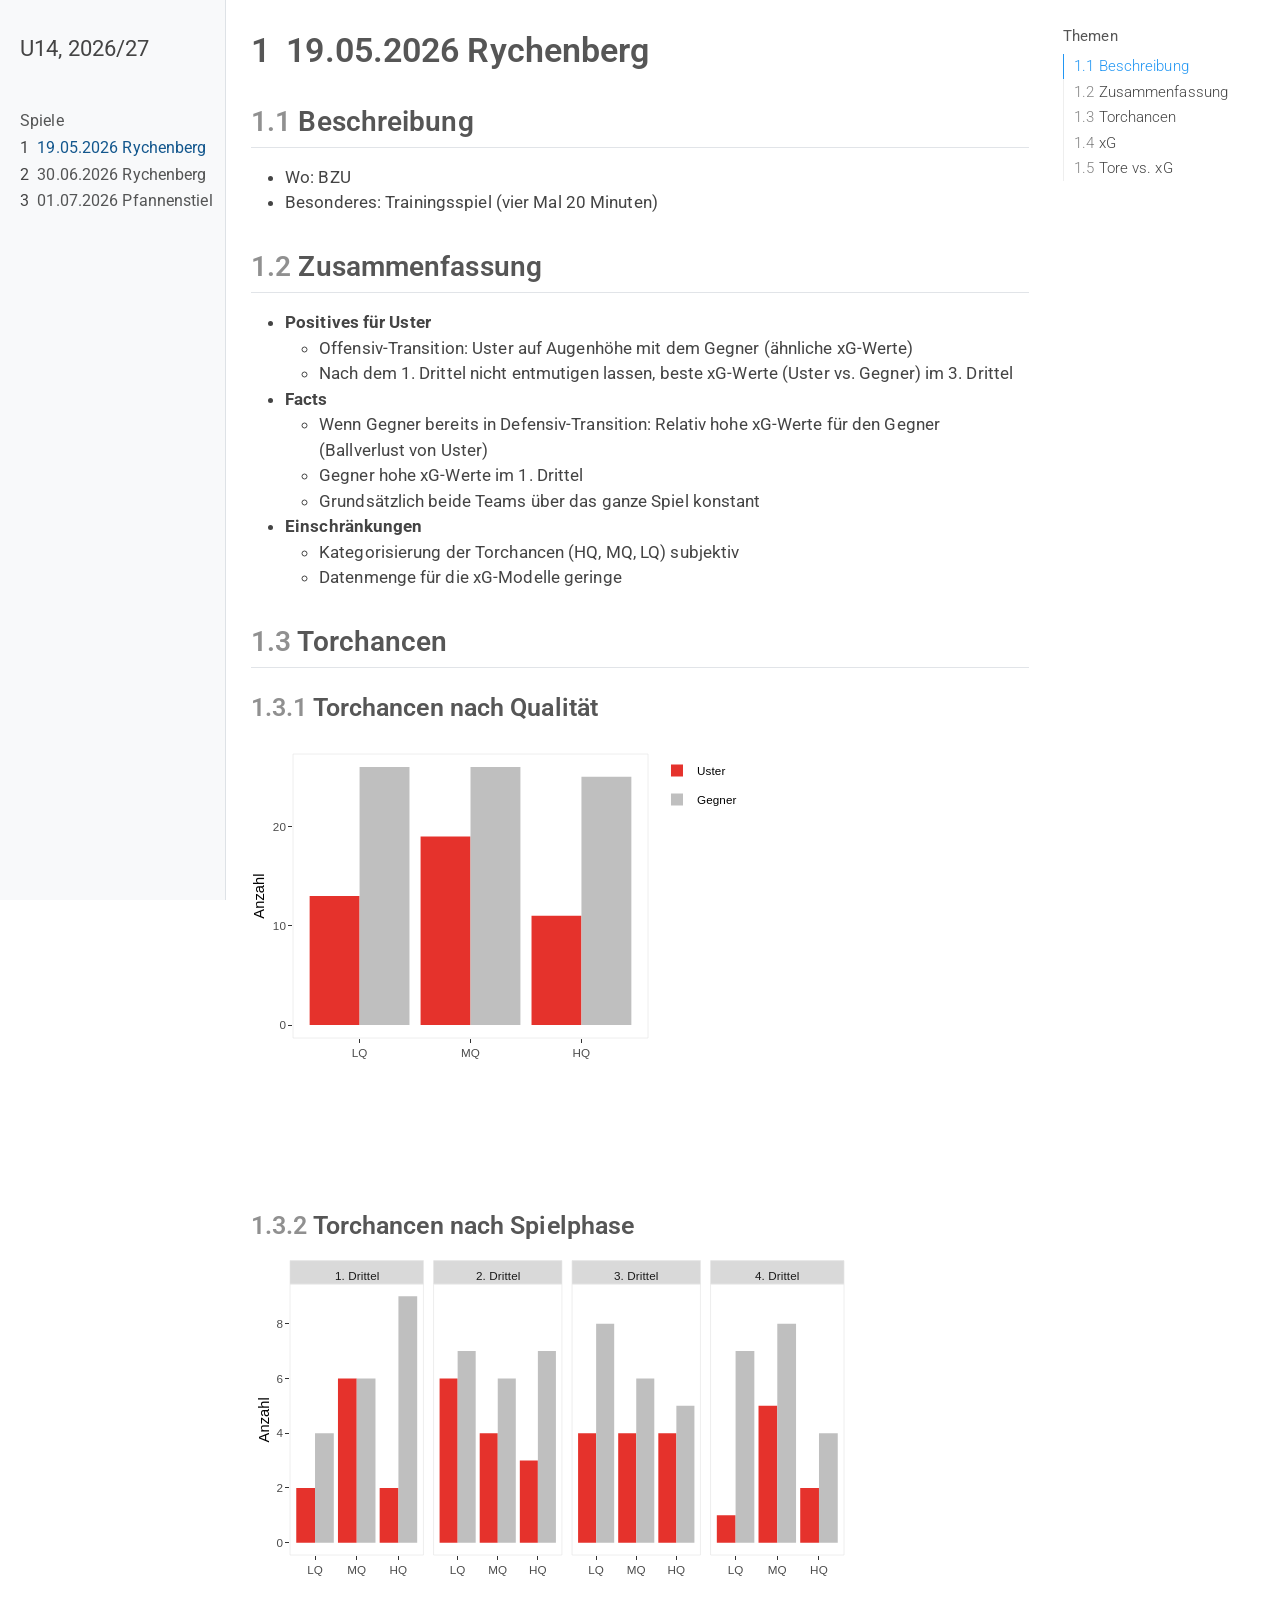
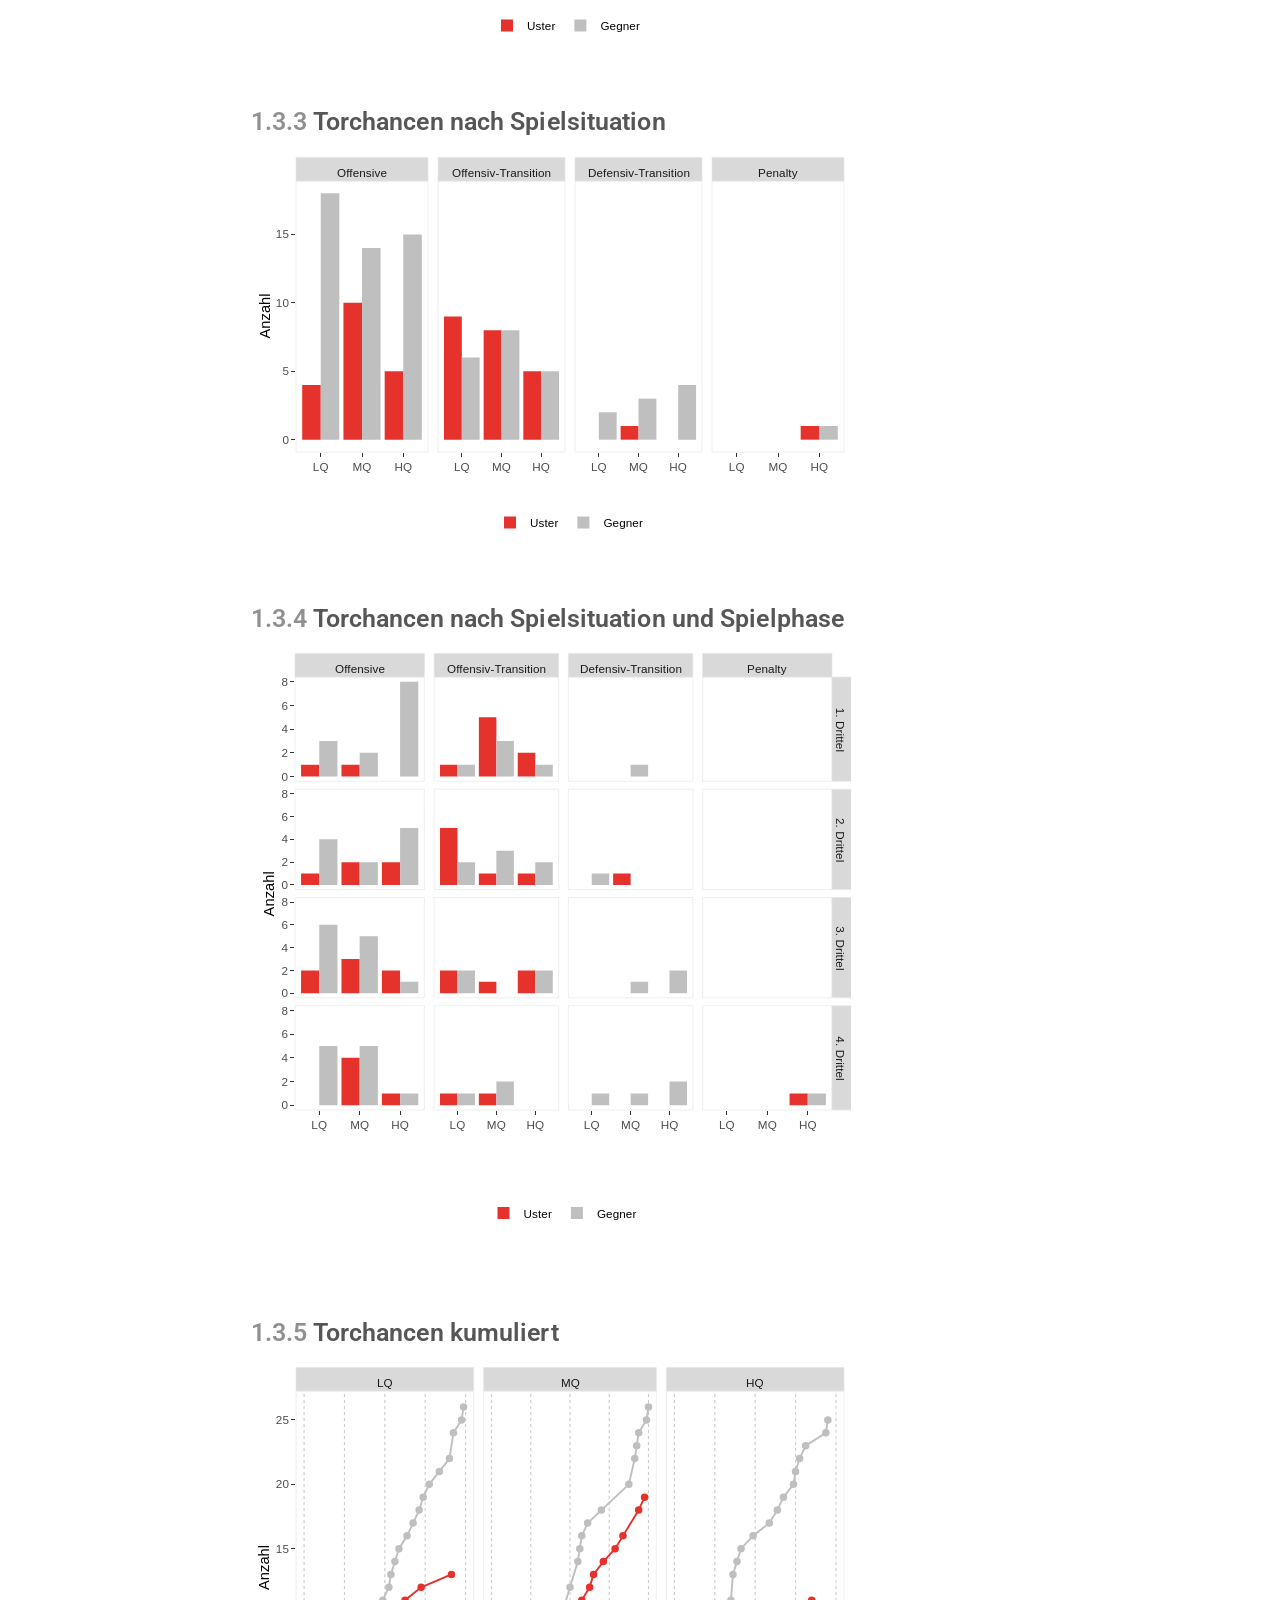
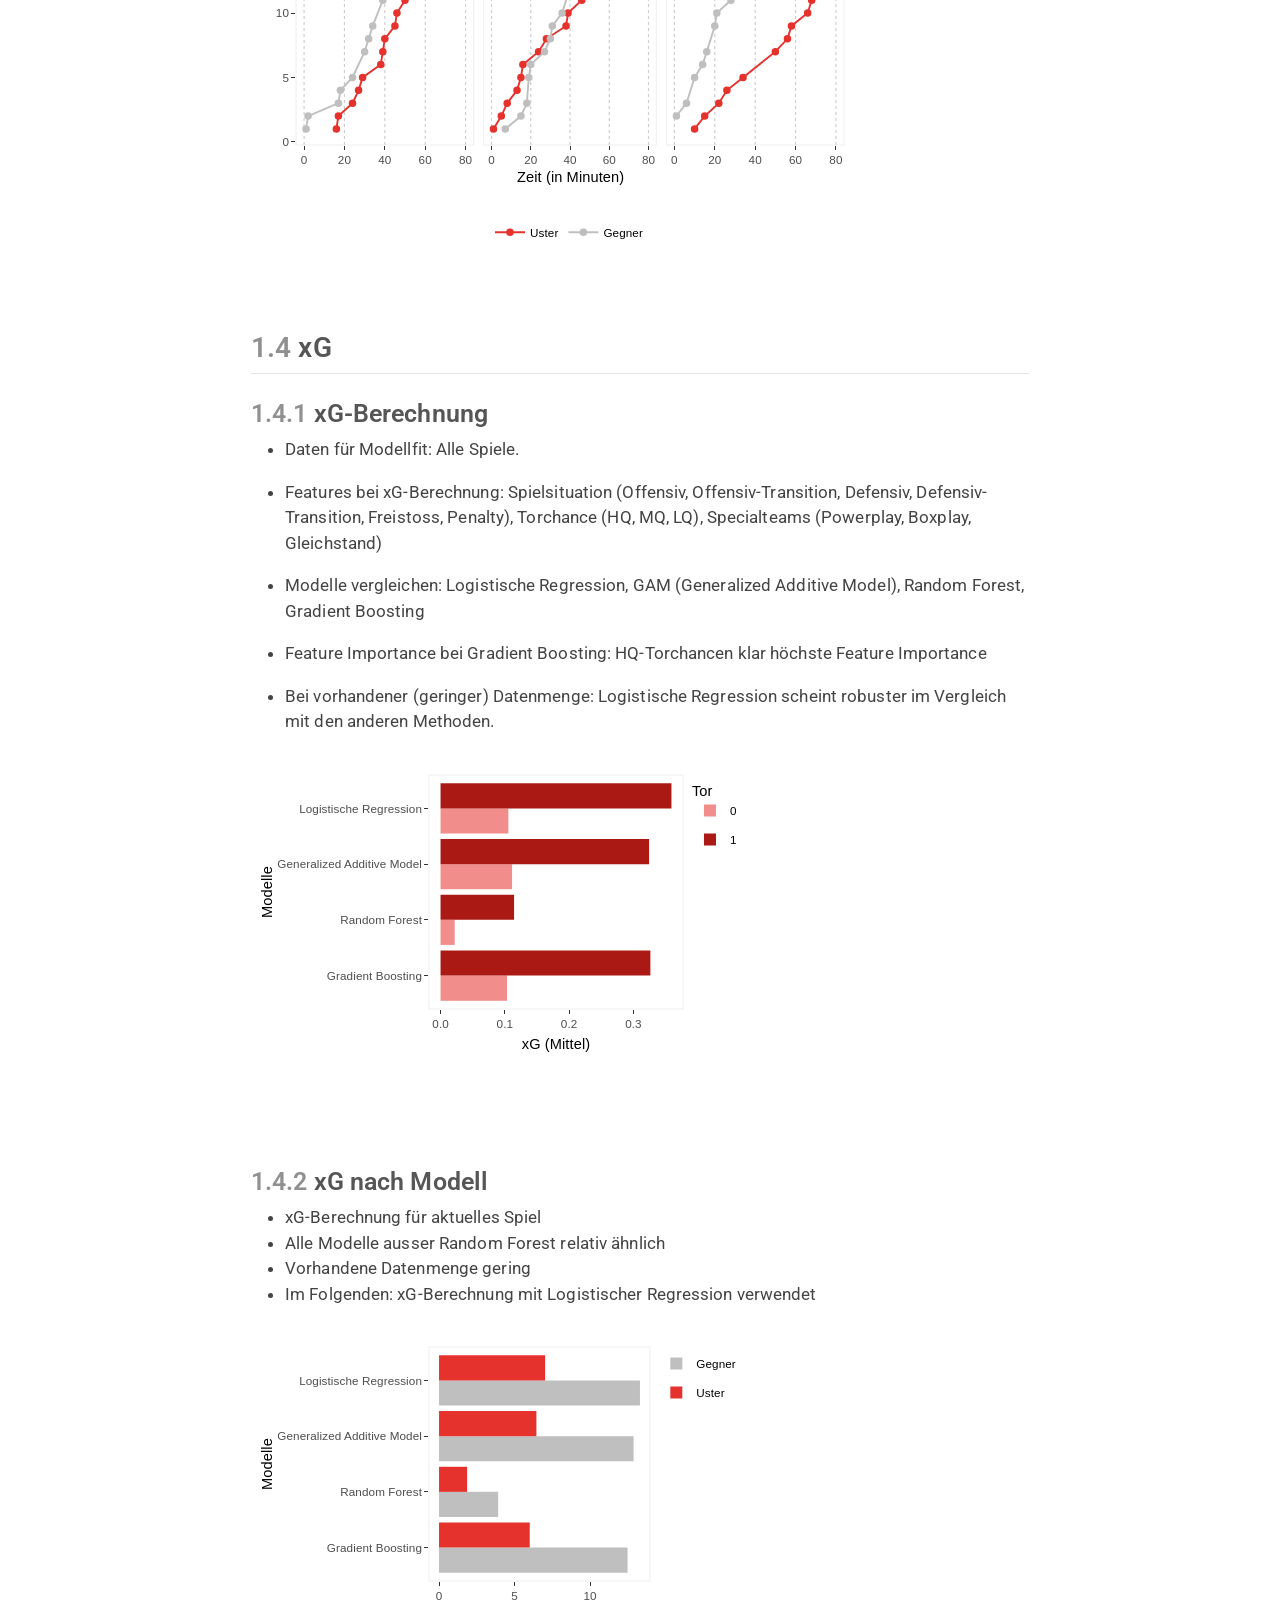
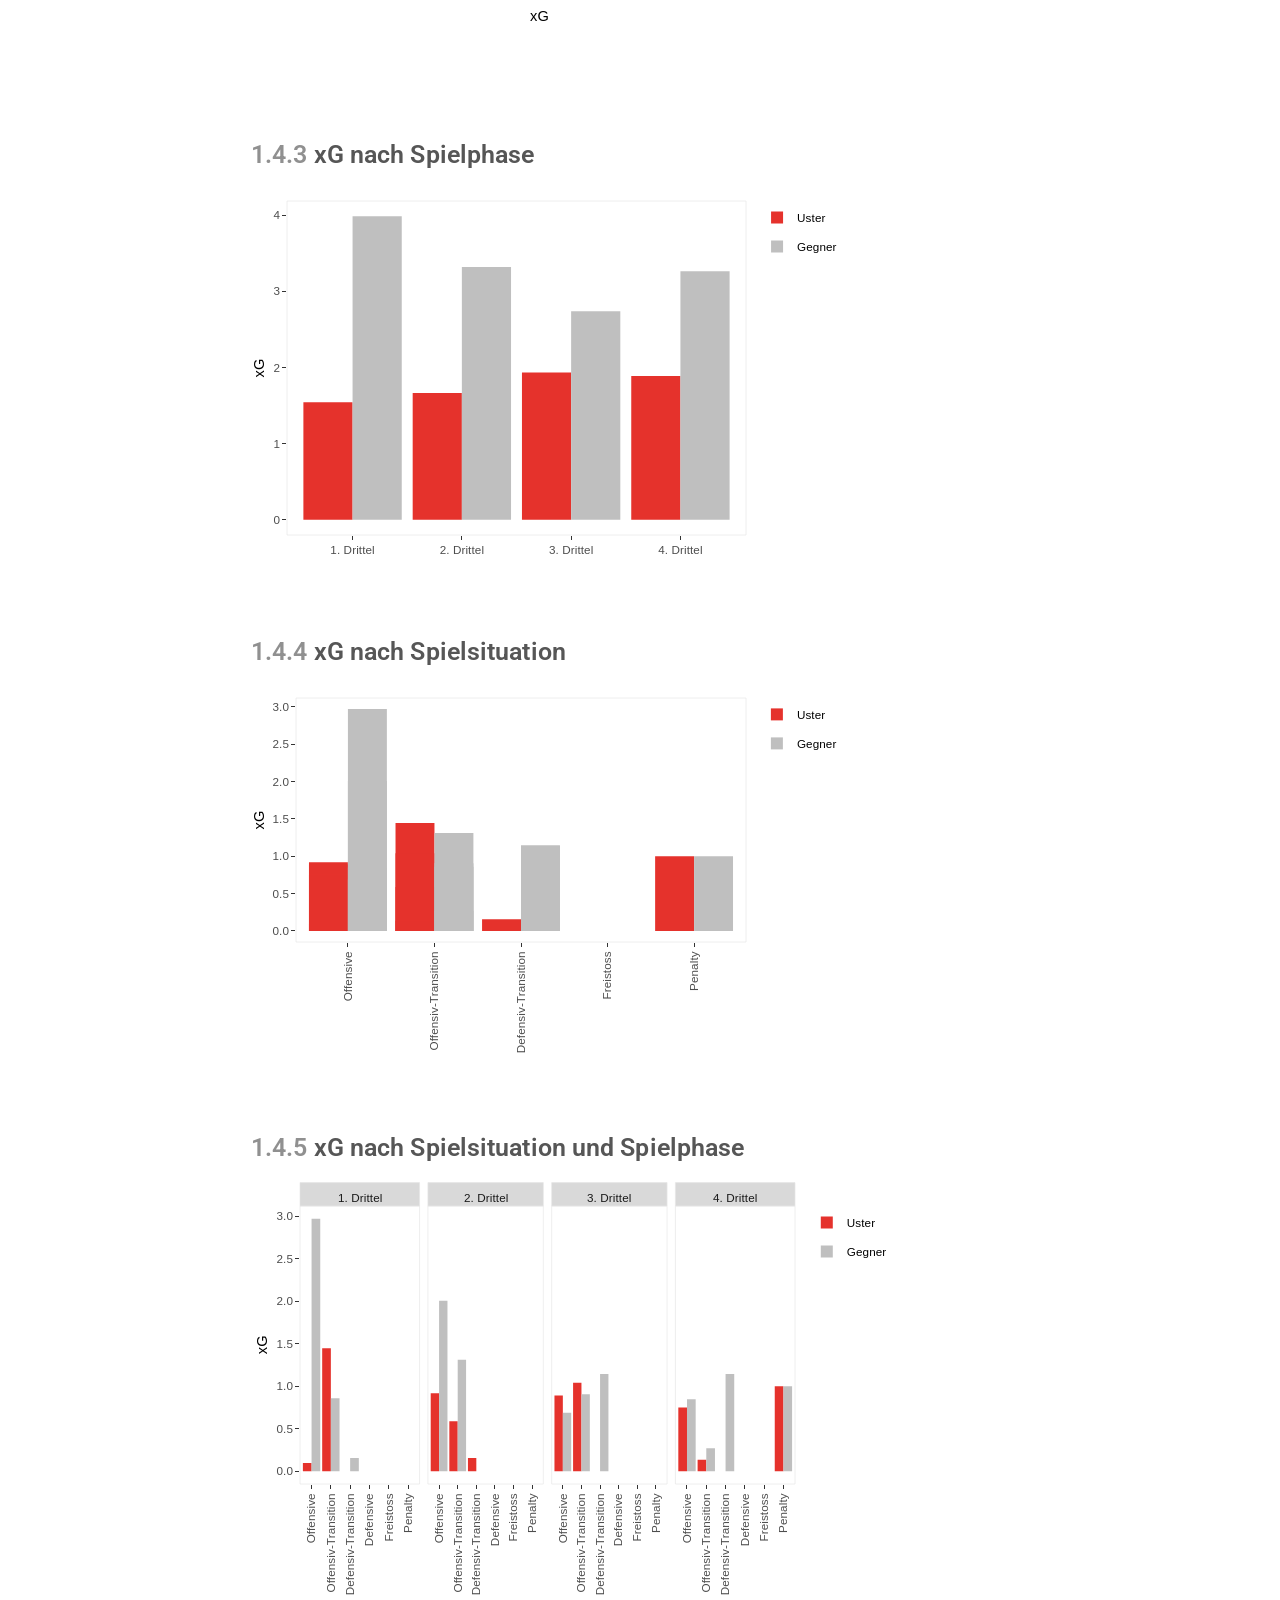
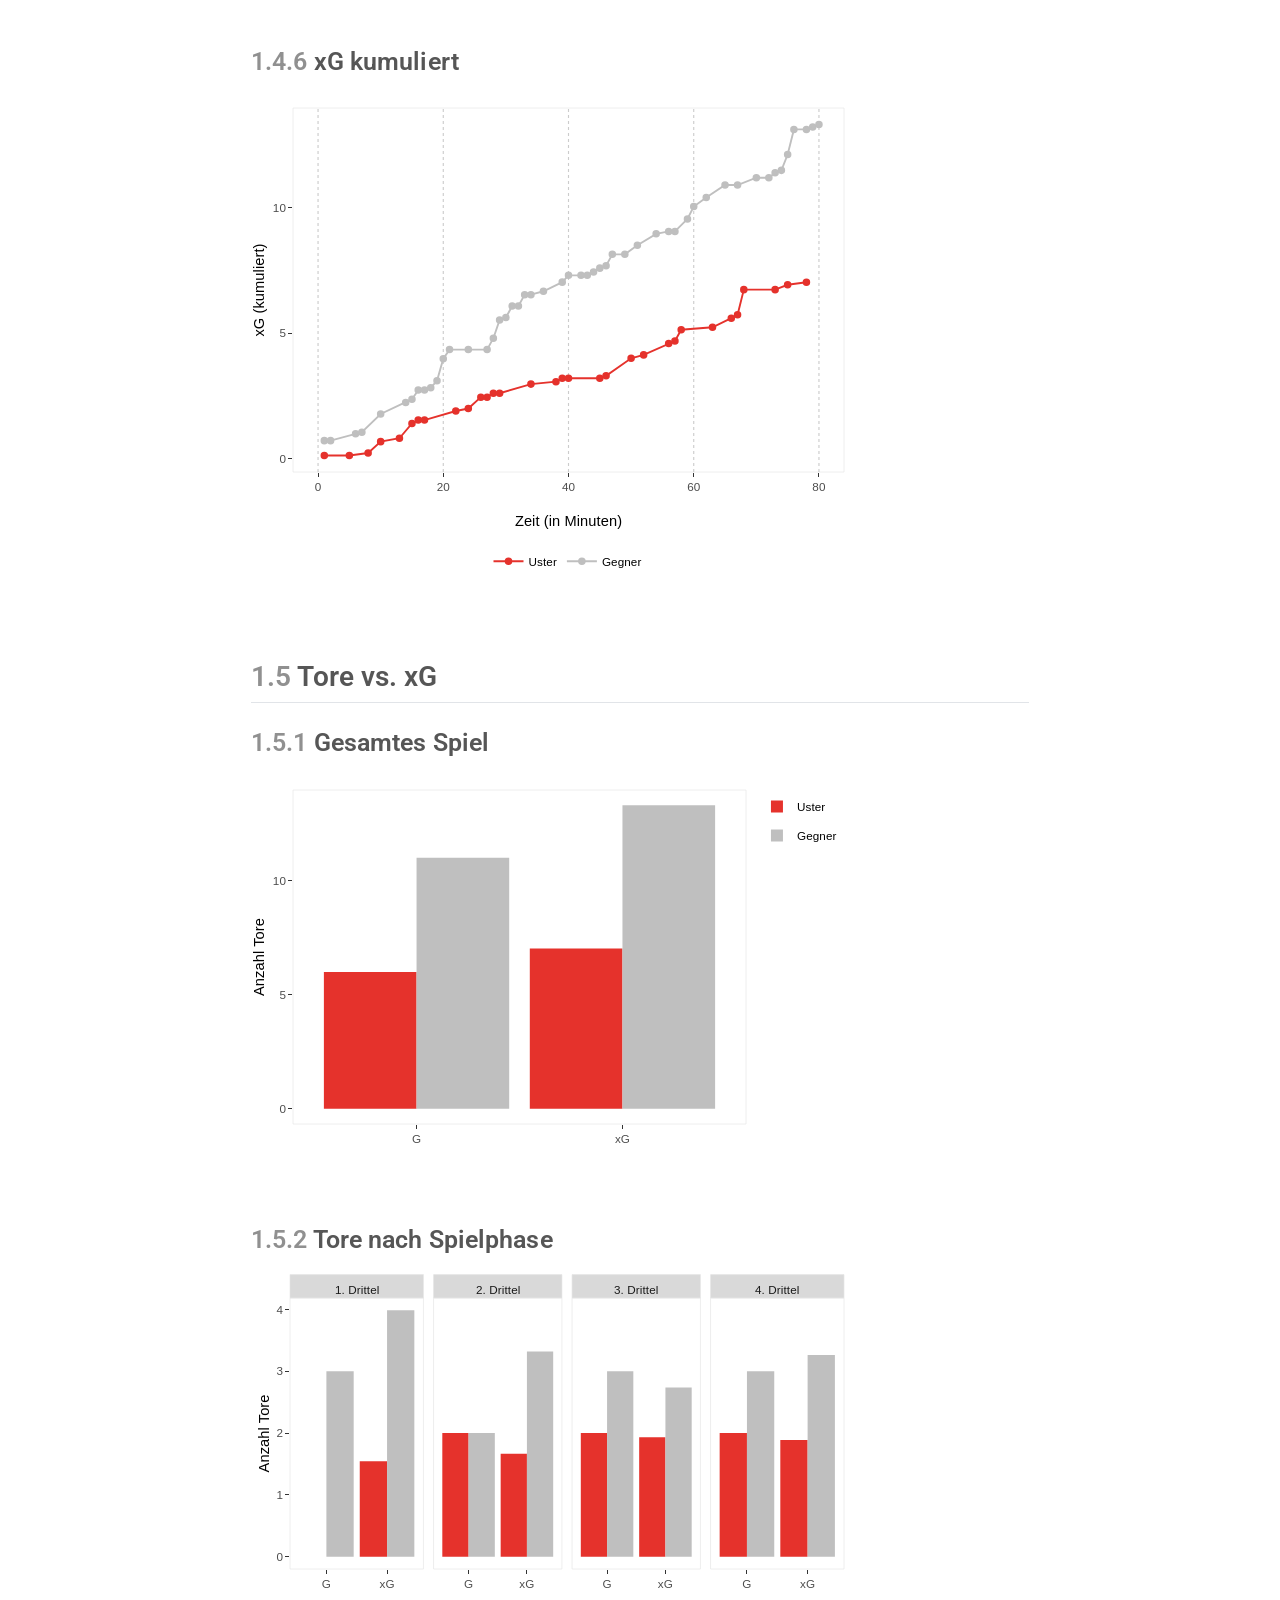
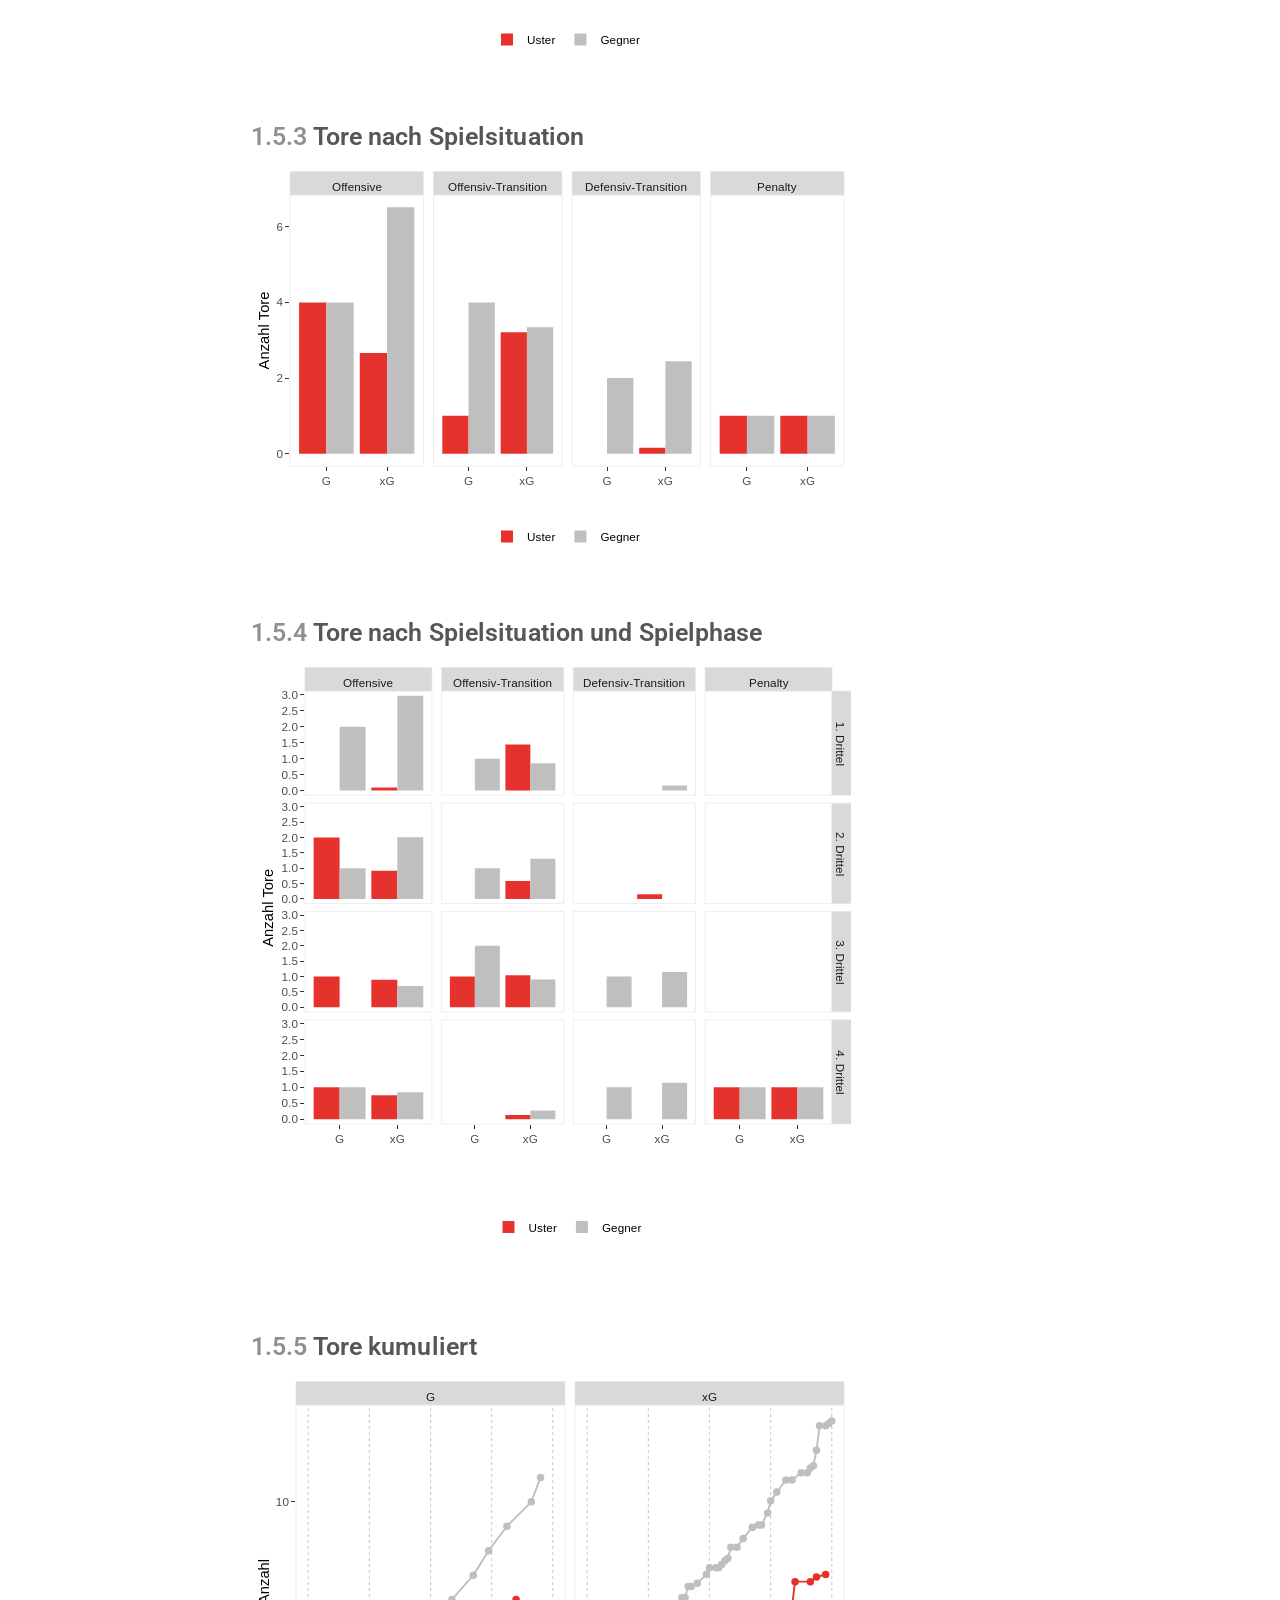
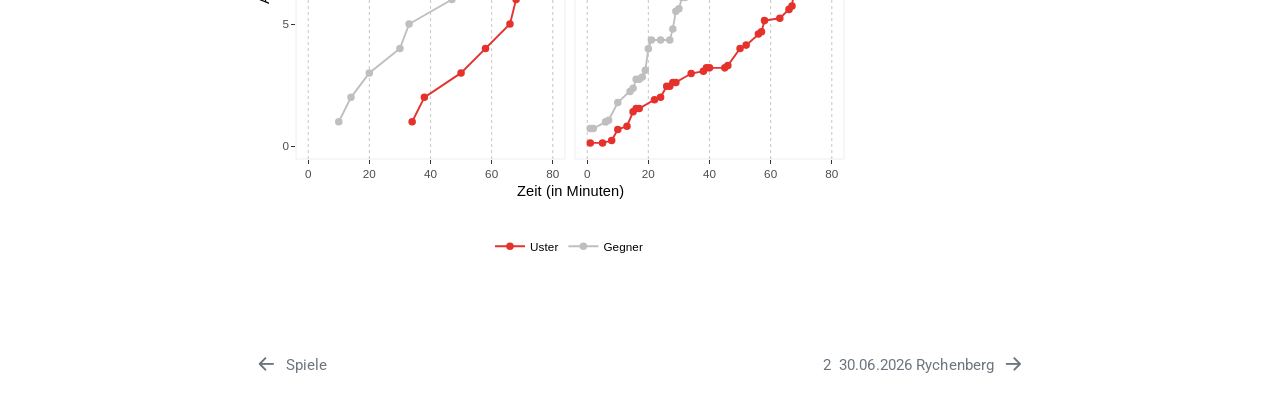
==== commit 3e550b99: "update" ====
--- a/quarto/2026-05-19_Rychenberg.html
+++ b/quarto/2026-05-19_Rychenberg.html
@@ -225,8 +225,8 @@
 <h3 data-number="1.3.1" class="anchored" data-anchor-id="torchancen-nach-qualität"><span class="header-section-number">1.3.1</span> Torchancen nach Qualität</h3>
 <div class="cell">
 <div class="cell-output-display">
-<div id="htmlwidget-a84f22ee800d81073af7" style="width:100%;height:454px;" class="plotly html-widget"></div>
-<script type="application/json" data-for="htmlwidget-a84f22ee800d81073af7">{"x":{"data":[{"orientation":"v","width":[0.44999999999999996,0.45000000000000018,0.45000000000000018],"base":[0,0,0],"x":[0.77500000000000002,1.7749999999999999,2.7749999999999999],"y":[13,19,11],"text":["chance: LQ<br />n: 13<br />team: Uster","chance: MQ<br />n: 19<br />team: Uster","chance: HQ<br />n: 11<br />team: Uster"],"type":"bar","textposition":"none","marker":{"autocolorscale":false,"color":"rgba(229,50,44,1)","line":{"width":1.8897637795275593,"color":"transparent"}},"name":"Uster","legendgroup":"Uster","showlegend":true,"xaxis":"x","yaxis":"y","hoverinfo":"text","frame":null},{"orientation":"v","width":[0.45000000000000018,0.45000000000000018,0.45000000000000018],"base":[0,0,0],"x":[1.2250000000000001,2.2250000000000001,3.2250000000000001],"y":[26,26,25],"text":["chance: LQ<br />n: 26<br />team: Gegner","chance: MQ<br />n: 26<br />team: Gegner","chance: HQ<br />n: 25<br />team: Gegner"],"type":"bar","textposition":"none","marker":{"autocolorscale":false,"color":"rgba(191,191,191,1)","line":{"width":1.8897637795275593,"color":"transparent"}},"name":"Gegner","legendgroup":"Gegner","showlegend":true,"xaxis":"x","yaxis":"y","hoverinfo":"text","frame":null}],"layout":{"margin":{"t":23.305936073059364,"r":7.3059360730593621,"b":22.648401826484022,"l":37.260273972602747},"plot_bgcolor":"rgba(255,255,255,1)","paper_bgcolor":"rgba(255,255,255,1)","font":{"color":"rgba(0,0,0,1)","family":"","size":14.611872146118724},"xaxis":{"domain":[0,1],"automargin":true,"type":"linear","autorange":false,"range":[0.40000000000000002,3.6000000000000001],"tickmode":"array","ticktext":["LQ","MQ","HQ"],"tickvals":[1,2,3],"categoryorder":"array","categoryarray":["LQ","MQ","HQ"],"nticks":null,"ticks":"outside","tickcolor":"rgba(51,51,51,1)","ticklen":3.6529680365296811,"tickwidth":0.66417600664176002,"showticklabels":true,"tickfont":{"color":"rgba(77,77,77,1)","family":"","size":11.68949771689498},"tickangle":-0,"showline":false,"linecolor":null,"linewidth":0,"showgrid":false,"gridcolor":null,"gridwidth":0,"zeroline":false,"anchor":"y","title":{"text":"","font":{"color":"rgba(0,0,0,1)","family":"","size":14.611872146118724}},"hoverformat":".2f"},"yaxis":{"domain":[0,1],"automargin":true,"type":"linear","autorange":false,"range":[-1.3,27.300000000000001],"tickmode":"array","ticktext":["0","10","20"],"tickvals":[0,10,20],"categoryorder":"array","categoryarray":["0","10","20"],"nticks":null,"ticks":"outside","tickcolor":"rgba(51,51,51,1)","ticklen":3.6529680365296811,"tickwidth":0.66417600664176002,"showticklabels":true,"tickfont":{"color":"rgba(77,77,77,1)","family":"","size":11.68949771689498},"tickangle":-0,"showline":false,"linecolor":null,"linewidth":0,"showgrid":false,"gridcolor":null,"gridwidth":0,"zeroline":false,"anchor":"x","title":{"text":"Anzahl","font":{"color":"rgba(0,0,0,1)","family":"","size":14.611872146118724}},"hoverformat":".2f"},"shapes":[{"type":"rect","fillcolor":"rgba(255,255,255,1)","line":{"color":"rgba(229,229,229,1)","width":0.66417600664176002,"linetype":"solid"},"yref":"paper","xref":"paper","layer":"below","x0":0,"x1":1,"y0":0,"y1":1}],"showlegend":true,"legend":{"bgcolor":"rgba(255,255,255,1)","bordercolor":"transparent","borderwidth":1.8897637795275593,"font":{"color":"rgba(0,0,0,1)","family":"","size":11.68949771689498},"title":{"text":"","font":{"color":"rgba(0,0,0,1)","family":"","size":14.611872146118724}}},"hovermode":"closest","width":500,"height":350,"barmode":"relative"},"config":{"doubleClick":"reset","modeBarButtonsToAdd":["hoverclosest","hovercompare"],"showSendToCloud":false},"source":"A","attrs":{"275c670670d7":{"x":{},"y":{},"fill":{},"type":"bar"}},"cur_data":"275c670670d7","visdat":{"275c670670d7":["function (y) ","x"]},"highlight":{"on":"plotly_click","persistent":false,"dynamic":false,"selectize":false,"opacityDim":0.20000000000000001,"selected":{"opacity":1},"debounce":0},"shinyEvents":["plotly_hover","plotly_click","plotly_selected","plotly_relayout","plotly_brushed","plotly_brushing","plotly_clickannotation","plotly_doubleclick","plotly_deselect","plotly_afterplot","plotly_sunburstclick"],"base_url":"https://plot.ly"},"evals":[],"jsHooks":[]}</script>
+<div id="htmlwidget-a3ef28bfda156652a453" style="width:100%;height:454px;" class="plotly html-widget"></div>
+<script type="application/json" data-for="htmlwidget-a3ef28bfda156652a453">{"x":{"data":[{"orientation":"v","width":[0.44999999999999996,0.45000000000000018,0.45000000000000018],"base":[0,0,0],"x":[0.77500000000000002,1.7749999999999999,2.7749999999999999],"y":[13,19,11],"text":["chance: LQ<br />n: 13<br />team: Uster","chance: MQ<br />n: 19<br />team: Uster","chance: HQ<br />n: 11<br />team: Uster"],"type":"bar","textposition":"none","marker":{"autocolorscale":false,"color":"rgba(229,50,44,1)","line":{"width":1.8897637795275593,"color":"transparent"}},"name":"Uster","legendgroup":"Uster","showlegend":true,"xaxis":"x","yaxis":"y","hoverinfo":"text","frame":null},{"orientation":"v","width":[0.45000000000000018,0.45000000000000018,0.45000000000000018],"base":[0,0,0],"x":[1.2250000000000001,2.2250000000000001,3.2250000000000001],"y":[26,26,25],"text":["chance: LQ<br />n: 26<br />team: Gegner","chance: MQ<br />n: 26<br />team: Gegner","chance: HQ<br />n: 25<br />team: Gegner"],"type":"bar","textposition":"none","marker":{"autocolorscale":false,"color":"rgba(191,191,191,1)","line":{"width":1.8897637795275593,"color":"transparent"}},"name":"Gegner","legendgroup":"Gegner","showlegend":true,"xaxis":"x","yaxis":"y","hoverinfo":"text","frame":null}],"layout":{"margin":{"t":23.305936073059364,"r":7.3059360730593621,"b":22.648401826484022,"l":37.260273972602747},"plot_bgcolor":"rgba(255,255,255,1)","paper_bgcolor":"rgba(255,255,255,1)","font":{"color":"rgba(0,0,0,1)","family":"","size":14.611872146118724},"xaxis":{"domain":[0,1],"automargin":true,"type":"linear","autorange":false,"range":[0.40000000000000002,3.6000000000000001],"tickmode":"array","ticktext":["LQ","MQ","HQ"],"tickvals":[1,2,3],"categoryorder":"array","categoryarray":["LQ","MQ","HQ"],"nticks":null,"ticks":"outside","tickcolor":"rgba(51,51,51,1)","ticklen":3.6529680365296811,"tickwidth":0.66417600664176002,"showticklabels":true,"tickfont":{"color":"rgba(77,77,77,1)","family":"","size":11.68949771689498},"tickangle":-0,"showline":false,"linecolor":null,"linewidth":0,"showgrid":false,"gridcolor":null,"gridwidth":0,"zeroline":false,"anchor":"y","title":{"text":"","font":{"color":"rgba(0,0,0,1)","family":"","size":14.611872146118724}},"hoverformat":".2f"},"yaxis":{"domain":[0,1],"automargin":true,"type":"linear","autorange":false,"range":[-1.3,27.300000000000001],"tickmode":"array","ticktext":["0","10","20"],"tickvals":[0,10,20],"categoryorder":"array","categoryarray":["0","10","20"],"nticks":null,"ticks":"outside","tickcolor":"rgba(51,51,51,1)","ticklen":3.6529680365296811,"tickwidth":0.66417600664176002,"showticklabels":true,"tickfont":{"color":"rgba(77,77,77,1)","family":"","size":11.68949771689498},"tickangle":-0,"showline":false,"linecolor":null,"linewidth":0,"showgrid":false,"gridcolor":null,"gridwidth":0,"zeroline":false,"anchor":"x","title":{"text":"Anzahl","font":{"color":"rgba(0,0,0,1)","family":"","size":14.611872146118724}},"hoverformat":".2f"},"shapes":[{"type":"rect","fillcolor":"rgba(255,255,255,1)","line":{"color":"rgba(229,229,229,1)","width":0.66417600664176002,"linetype":"solid"},"yref":"paper","xref":"paper","layer":"below","x0":0,"x1":1,"y0":0,"y1":1}],"showlegend":true,"legend":{"bgcolor":"rgba(255,255,255,1)","bordercolor":"transparent","borderwidth":1.8897637795275593,"font":{"color":"rgba(0,0,0,1)","family":"","size":11.68949771689498},"title":{"text":"","font":{"color":"rgba(0,0,0,1)","family":"","size":14.611872146118724}}},"hovermode":"closest","width":500,"height":350,"barmode":"relative"},"config":{"doubleClick":"reset","modeBarButtonsToAdd":["hoverclosest","hovercompare"],"showSendToCloud":false},"source":"A","attrs":{"23684aa13e80":{"x":{},"y":{},"fill":{},"type":"bar"}},"cur_data":"23684aa13e80","visdat":{"23684aa13e80":["function (y) ","x"]},"highlight":{"on":"plotly_click","persistent":false,"dynamic":false,"selectize":false,"opacityDim":0.20000000000000001,"selected":{"opacity":1},"debounce":0},"shinyEvents":["plotly_hover","plotly_click","plotly_selected","plotly_relayout","plotly_brushed","plotly_brushing","plotly_clickannotation","plotly_doubleclick","plotly_deselect","plotly_afterplot","plotly_sunburstclick"],"base_url":"https://plot.ly"},"evals":[],"jsHooks":[]}</script>
 </div>
 </div>
 </section>
@@ -234,8 +234,8 @@
 <h3 data-number="1.3.2" class="anchored" data-anchor-id="torchancen-nach-spielphase"><span class="header-section-number">1.3.2</span> Torchancen nach Spielphase</h3>
 <div class="cell">
 <div class="cell-output-display">
-<div id="htmlwidget-b0231dda19e83ad973da" style="width:100%;height:433px;" class="plotly html-widget"></div>
-<script type="application/json" data-for="htmlwidget-b0231dda19e83ad973da">{"x":{"data":[{"orientation":"v","width":[0.44999999999999996,0.45000000000000018,0.45000000000000018],"base":[0,0,0],"x":[0.77500000000000002,1.7749999999999999,2.7749999999999999],"y":[2,6,2],"text":["chance: LQ<br />n: 2<br />team: Uster","chance: MQ<br />n: 6<br />team: Uster","chance: HQ<br />n: 2<br />team: Uster"],"type":"bar","textposition":"none","marker":{"autocolorscale":false,"color":"rgba(229,50,44,1)","line":{"width":1.8897637795275593,"color":"transparent"}},"name":"Uster","legendgroup":"Uster","showlegend":true,"xaxis":"x","yaxis":"y","hoverinfo":"text","frame":null},{"orientation":"v","width":[0.44999999999999996,0.45000000000000018,0.45000000000000018],"base":[0,0,0],"x":[0.77500000000000002,1.7749999999999999,2.7749999999999999],"y":[6,4,3],"text":["chance: LQ<br />n: 6<br />team: Uster","chance: MQ<br />n: 4<br />team: Uster","chance: HQ<br />n: 3<br />team: Uster"],"type":"bar","textposition":"none","marker":{"autocolorscale":false,"color":"rgba(229,50,44,1)","line":{"width":1.8897637795275593,"color":"transparent"}},"name":"Uster","legendgroup":"Uster","showlegend":false,"xaxis":"x2","yaxis":"y","hoverinfo":"text","frame":null},{"orientation":"v","width":[0.44999999999999996,0.45000000000000018,0.45000000000000018],"base":[0,0,0],"x":[0.77500000000000002,1.7749999999999999,2.7749999999999999],"y":[4,4,4],"text":["chance: LQ<br />n: 4<br />team: Uster","chance: MQ<br />n: 4<br />team: Uster","chance: HQ<br />n: 4<br />team: Uster"],"type":"bar","textposition":"none","marker":{"autocolorscale":false,"color":"rgba(229,50,44,1)","line":{"width":1.8897637795275593,"color":"transparent"}},"name":"Uster","legendgroup":"Uster","showlegend":false,"xaxis":"x3","yaxis":"y","hoverinfo":"text","frame":null},{"orientation":"v","width":[0.44999999999999996,0.45000000000000018,0.45000000000000018],"base":[0,0,0],"x":[0.77500000000000002,1.7749999999999999,2.7749999999999999],"y":[1,5,2],"text":["chance: LQ<br />n: 1<br />team: Uster","chance: MQ<br />n: 5<br />team: Uster","chance: HQ<br />n: 2<br />team: Uster"],"type":"bar","textposition":"none","marker":{"autocolorscale":false,"color":"rgba(229,50,44,1)","line":{"width":1.8897637795275593,"color":"transparent"}},"name":"Uster","legendgroup":"Uster","showlegend":false,"xaxis":"x4","yaxis":"y","hoverinfo":"text","frame":null},{"orientation":"v","width":[0.45000000000000018,0.45000000000000018,0.45000000000000018],"base":[0,0,0],"x":[1.2250000000000001,2.2250000000000001,3.2250000000000001],"y":[4,6,9],"text":["chance: LQ<br />n: 4<br />team: Gegner","chance: MQ<br />n: 6<br />team: Gegner","chance: HQ<br />n: 9<br />team: Gegner"],"type":"bar","textposition":"none","marker":{"autocolorscale":false,"color":"rgba(191,191,191,1)","line":{"width":1.8897637795275593,"color":"transparent"}},"name":"Gegner","legendgroup":"Gegner","showlegend":true,"xaxis":"x","yaxis":"y","hoverinfo":"text","frame":null},{"orientation":"v","width":[0.45000000000000018,0.45000000000000018,0.45000000000000018],"base":[0,0,0],"x":[1.2250000000000001,2.2250000000000001,3.2250000000000001],"y":[7,6,7],"text":["chance: LQ<br />n: 7<br />team: Gegner","chance: MQ<br />n: 6<br />team: Gegner","chance: HQ<br />n: 7<br />team: Gegner"],"type":"bar","textposition":"none","marker":{"autocolorscale":false,"color":"rgba(191,191,191,1)","line":{"width":1.8897637795275593,"color":"transparent"}},"name":"Gegner","legendgroup":"Gegner","showlegend":false,"xaxis":"x2","yaxis":"y","hoverinfo":"text","frame":null},{"orientation":"v","width":[0.45000000000000018,0.45000000000000018,0.45000000000000018],"base":[0,0,0],"x":[1.2250000000000001,2.2250000000000001,3.2250000000000001],"y":[8,6,5],"text":["chance: LQ<br />n: 8<br />team: Gegner","chance: MQ<br />n: 6<br />team: Gegner","chance: HQ<br />n: 5<br />team: Gegner"],"type":"bar","textposition":"none","marker":{"autocolorscale":false,"color":"rgba(191,191,191,1)","line":{"width":1.8897637795275593,"color":"transparent"}},"name":"Gegner","legendgroup":"Gegner","showlegend":false,"xaxis":"x3","yaxis":"y","hoverinfo":"text","frame":null},{"orientation":"v","width":[0.45000000000000018,0.45000000000000018,0.45000000000000018],"base":[0,0,0],"x":[1.2250000000000001,2.2250000000000001,3.2250000000000001],"y":[7,8,4],"text":["chance: LQ<br />n: 7<br />team: Gegner","chance: MQ<br />n: 8<br />team: Gegner","chance: HQ<br />n: 4<br />team: Gegner"],"type":"bar","textposition":"none","marker":{"autocolorscale":false,"color":"rgba(191,191,191,1)","line":{"width":1.8897637795275593,"color":"transparent"}},"name":"Gegner","legendgroup":"Gegner","showlegend":false,"xaxis":"x4","yaxis":"y","hoverinfo":"text","frame":null}],"layout":{"margin":{"t":34.995433789954348,"r":7.3059360730593621,"b":22.648401826484022,"l":31.415525114155255},"plot_bgcolor":"rgba(255,255,255,1)","paper_bgcolor":"rgba(255,255,255,1)","font":{"color":"rgba(0,0,0,1)","family":"","size":14.611872146118724},"xaxis":{"domain":[0,0.2408675799086758],"automargin":true,"type":"linear","autorange":false,"range":[0.40000000000000002,3.6000000000000001],"tickmode":"array","ticktext":["LQ","MQ","HQ"],"tickvals":[1,2,3],"categoryorder":"array","categoryarray":["LQ","MQ","HQ"],"nticks":null,"ticks":"outside","tickcolor":"rgba(51,51,51,1)","ticklen":3.6529680365296811,"tickwidth":0.66417600664176002,"showticklabels":true,"tickfont":{"color":"rgba(77,77,77,1)","family":"","size":11.68949771689498},"tickangle":-0,"showline":false,"linecolor":null,"linewidth":0,"showgrid":false,"gridcolor":null,"gridwidth":0,"zeroline":false,"anchor":"y","title":"","hoverformat":".2f"},"yaxis":{"domain":[0,1],"automargin":true,"type":"linear","autorange":false,"range":[-0.45000000000000001,9.4499999999999993],"tickmode":"array","ticktext":["0","2","4","6","8"],"tickvals":[0,2,4,6,7.9999999999999991],"categoryorder":"array","categoryarray":["0","2","4","6","8"],"nticks":null,"ticks":"outside","tickcolor":"rgba(51,51,51,1)","ticklen":3.6529680365296811,"tickwidth":0.66417600664176002,"showticklabels":true,"tickfont":{"color":"rgba(77,77,77,1)","family":"","size":11.68949771689498},"tickangle":-0,"showline":false,"linecolor":null,"linewidth":0,"showgrid":false,"gridcolor":null,"gridwidth":0,"zeroline":false,"anchor":"x","title":"","hoverformat":".2f"},"annotations":[{"text":"Anzahl","x":0,"y":0.5,"showarrow":false,"ax":0,"ay":0,"font":{"color":"rgba(0,0,0,1)","family":"","size":14.611872146118724},"xref":"paper","yref":"paper","textangle":-90,"xanchor":"right","yanchor":"center","annotationType":"axis","xshift":-16.073059360730603},{"text":"1. Drittel","x":0.1204337899543379,"y":1,"showarrow":false,"ax":0,"ay":0,"font":{"color":"rgba(26,26,26,1)","family":"","size":11.68949771689498},"xref":"paper","yref":"paper","textangle":-0,"xanchor":"center","yanchor":"bottom"},{"text":"2. Drittel","x":0.375,"y":1,"showarrow":false,"ax":0,"ay":0,"font":{"color":"rgba(26,26,26,1)","family":"","size":11.68949771689498},"xref":"paper","yref":"paper","textangle":-0,"xanchor":"center","yanchor":"bottom"},{"text":"3. Drittel","x":0.625,"y":1,"showarrow":false,"ax":0,"ay":0,"font":{"color":"rgba(26,26,26,1)","family":"","size":11.68949771689498},"xref":"paper","yref":"paper","textangle":-0,"xanchor":"center","yanchor":"bottom"},{"text":"4. Drittel","x":0.87956621004566204,"y":1,"showarrow":false,"ax":0,"ay":0,"font":{"color":"rgba(26,26,26,1)","family":"","size":11.68949771689498},"xref":"paper","yref":"paper","textangle":-0,"xanchor":"center","yanchor":"bottom"}],"shapes":[{"type":"rect","fillcolor":"rgba(255,255,255,1)","line":{"color":"rgba(229,229,229,1)","width":0.66417600664176002,"linetype":"solid"},"yref":"paper","xref":"paper","layer":"below","x0":0,"x1":0.2408675799086758,"y0":0,"y1":1},{"type":"rect","fillcolor":"rgba(217,217,217,1)","line":{"color":"rgba(229,229,229,1)","width":0.66417600664176002,"linetype":"solid"},"yref":"paper","xref":"paper","layer":"below","x0":0,"x1":0.2408675799086758,"y0":0,"y1":23.37899543378996,"yanchor":1,"ysizemode":"pixel"},{"type":"rect","fillcolor":"rgba(255,255,255,1)","line":{"color":"rgba(229,229,229,1)","width":0.66417600664176002,"linetype":"solid"},"yref":"paper","xref":"paper","layer":"below","x0":0.2591324200913242,"x1":0.4908675799086758,"y0":0,"y1":1},{"type":"rect","fillcolor":"rgba(217,217,217,1)","line":{"color":"rgba(229,229,229,1)","width":0.66417600664176002,"linetype":"solid"},"yref":"paper","xref":"paper","layer":"below","x0":0.2591324200913242,"x1":0.4908675799086758,"y0":0,"y1":23.37899543378996,"yanchor":1,"ysizemode":"pixel"},{"type":"rect","fillcolor":"rgba(255,255,255,1)","line":{"color":"rgba(229,229,229,1)","width":0.66417600664176002,"linetype":"solid"},"yref":"paper","xref":"paper","layer":"below","x0":0.5091324200913242,"x1":0.7408675799086758,"y0":0,"y1":1},{"type":"rect","fillcolor":"rgba(217,217,217,1)","line":{"color":"rgba(229,229,229,1)","width":0.66417600664176002,"linetype":"solid"},"yref":"paper","xref":"paper","layer":"below","x0":0.5091324200913242,"x1":0.7408675799086758,"y0":0,"y1":23.37899543378996,"yanchor":1,"ysizemode":"pixel"},{"type":"rect","fillcolor":"rgba(255,255,255,1)","line":{"color":"rgba(229,229,229,1)","width":0.66417600664176002,"linetype":"solid"},"yref":"paper","xref":"paper","layer":"below","x0":0.7591324200913242,"x1":1,"y0":0,"y1":1},{"type":"rect","fillcolor":"rgba(217,217,217,1)","line":{"color":"rgba(229,229,229,1)","width":0.66417600664176002,"linetype":"solid"},"yref":"paper","xref":"paper","layer":"below","x0":0.7591324200913242,"x1":1,"y0":0,"y1":23.37899543378996,"yanchor":1,"ysizemode":"pixel"}],"xaxis2":{"type":"linear","autorange":false,"range":[0.40000000000000002,3.6000000000000001],"tickmode":"array","ticktext":["LQ","MQ","HQ"],"tickvals":[1,2,3],"categoryorder":"array","categoryarray":["LQ","MQ","HQ"],"nticks":null,"ticks":"outside","tickcolor":"rgba(51,51,51,1)","ticklen":3.6529680365296811,"tickwidth":0.66417600664176002,"showticklabels":true,"tickfont":{"color":"rgba(77,77,77,1)","family":"","size":11.68949771689498},"tickangle":-0,"showline":false,"linecolor":null,"linewidth":0,"showgrid":false,"domain":[0.2591324200913242,0.4908675799086758],"gridcolor":null,"gridwidth":0,"zeroline":false,"anchor":"y","title":"","hoverformat":".2f"},"xaxis3":{"type":"linear","autorange":false,"range":[0.40000000000000002,3.6000000000000001],"tickmode":"array","ticktext":["LQ","MQ","HQ"],"tickvals":[1,2,3],"categoryorder":"array","categoryarray":["LQ","MQ","HQ"],"nticks":null,"ticks":"outside","tickcolor":"rgba(51,51,51,1)","ticklen":3.6529680365296811,"tickwidth":0.66417600664176002,"showticklabels":true,"tickfont":{"color":"rgba(77,77,77,1)","family":"","size":11.68949771689498},"tickangle":-0,"showline":false,"linecolor":null,"linewidth":0,"showgrid":false,"domain":[0.5091324200913242,0.7408675799086758],"gridcolor":null,"gridwidth":0,"zeroline":false,"anchor":"y","title":"","hoverformat":".2f"},"xaxis4":{"type":"linear","autorange":false,"range":[0.40000000000000002,3.6000000000000001],"tickmode":"array","ticktext":["LQ","MQ","HQ"],"tickvals":[1,2,3],"categoryorder":"array","categoryarray":["LQ","MQ","HQ"],"nticks":null,"ticks":"outside","tickcolor":"rgba(51,51,51,1)","ticklen":3.6529680365296811,"tickwidth":0.66417600664176002,"showticklabels":true,"tickfont":{"color":"rgba(77,77,77,1)","family":"","size":11.68949771689498},"tickangle":-0,"showline":false,"linecolor":null,"linewidth":0,"showgrid":false,"domain":[0.7591324200913242,1],"gridcolor":null,"gridwidth":0,"zeroline":false,"anchor":"y","title":"","hoverformat":".2f"},"showlegend":true,"legend":{"bgcolor":"rgba(255,255,255,1)","bordercolor":"transparent","borderwidth":1.8897637795275593,"font":{"color":"rgba(0,0,0,1)","family":"","size":11.68949771689498},"title":{"text":"","font":{"color":"rgba(0,0,0,1)","family":"","size":14.611872146118724}},"orientation":"h","x":0.5,"xanchor":"center","y":-0.20000000000000001,"yanchor":"top"},"hovermode":"closest","width":600,"height":400,"barmode":"relative"},"config":{"doubleClick":"reset","modeBarButtonsToAdd":["hoverclosest","hovercompare"],"showSendToCloud":false},"source":"A","attrs":{"275c4f124a51":{"x":{},"y":{},"fill":{},"type":"bar"}},"cur_data":"275c4f124a51","visdat":{"275c4f124a51":["function (y) ","x"]},"highlight":{"on":"plotly_click","persistent":false,"dynamic":false,"selectize":false,"opacityDim":0.20000000000000001,"selected":{"opacity":1},"debounce":0},"shinyEvents":["plotly_hover","plotly_click","plotly_selected","plotly_relayout","plotly_brushed","plotly_brushing","plotly_clickannotation","plotly_doubleclick","plotly_deselect","plotly_afterplot","plotly_sunburstclick"],"base_url":"https://plot.ly"},"evals":[],"jsHooks":[]}</script>
+<div id="htmlwidget-0bd4802ecaa4cbbf8edf" style="width:100%;height:433px;" class="plotly html-widget"></div>
+<script type="application/json" data-for="htmlwidget-0bd4802ecaa4cbbf8edf">{"x":{"data":[{"orientation":"v","width":[0.44999999999999996,0.45000000000000018,0.45000000000000018],"base":[0,0,0],"x":[0.77500000000000002,1.7749999999999999,2.7749999999999999],"y":[2,6,2],"text":["chance: LQ<br />n: 2<br />team: Uster","chance: MQ<br />n: 6<br />team: Uster","chance: HQ<br />n: 2<br />team: Uster"],"type":"bar","textposition":"none","marker":{"autocolorscale":false,"color":"rgba(229,50,44,1)","line":{"width":1.8897637795275593,"color":"transparent"}},"name":"Uster","legendgroup":"Uster","showlegend":true,"xaxis":"x","yaxis":"y","hoverinfo":"text","frame":null},{"orientation":"v","width":[0.44999999999999996,0.45000000000000018,0.45000000000000018],"base":[0,0,0],"x":[0.77500000000000002,1.7749999999999999,2.7749999999999999],"y":[6,4,3],"text":["chance: LQ<br />n: 6<br />team: Uster","chance: MQ<br />n: 4<br />team: Uster","chance: HQ<br />n: 3<br />team: Uster"],"type":"bar","textposition":"none","marker":{"autocolorscale":false,"color":"rgba(229,50,44,1)","line":{"width":1.8897637795275593,"color":"transparent"}},"name":"Uster","legendgroup":"Uster","showlegend":false,"xaxis":"x2","yaxis":"y","hoverinfo":"text","frame":null},{"orientation":"v","width":[0.44999999999999996,0.45000000000000018,0.45000000000000018],"base":[0,0,0],"x":[0.77500000000000002,1.7749999999999999,2.7749999999999999],"y":[4,4,4],"text":["chance: LQ<br />n: 4<br />team: Uster","chance: MQ<br />n: 4<br />team: Uster","chance: HQ<br />n: 4<br />team: Uster"],"type":"bar","textposition":"none","marker":{"autocolorscale":false,"color":"rgba(229,50,44,1)","line":{"width":1.8897637795275593,"color":"transparent"}},"name":"Uster","legendgroup":"Uster","showlegend":false,"xaxis":"x3","yaxis":"y","hoverinfo":"text","frame":null},{"orientation":"v","width":[0.44999999999999996,0.45000000000000018,0.45000000000000018],"base":[0,0,0],"x":[0.77500000000000002,1.7749999999999999,2.7749999999999999],"y":[1,5,2],"text":["chance: LQ<br />n: 1<br />team: Uster","chance: MQ<br />n: 5<br />team: Uster","chance: HQ<br />n: 2<br />team: Uster"],"type":"bar","textposition":"none","marker":{"autocolorscale":false,"color":"rgba(229,50,44,1)","line":{"width":1.8897637795275593,"color":"transparent"}},"name":"Uster","legendgroup":"Uster","showlegend":false,"xaxis":"x4","yaxis":"y","hoverinfo":"text","frame":null},{"orientation":"v","width":[0.45000000000000018,0.45000000000000018,0.45000000000000018],"base":[0,0,0],"x":[1.2250000000000001,2.2250000000000001,3.2250000000000001],"y":[4,6,9],"text":["chance: LQ<br />n: 4<br />team: Gegner","chance: MQ<br />n: 6<br />team: Gegner","chance: HQ<br />n: 9<br />team: Gegner"],"type":"bar","textposition":"none","marker":{"autocolorscale":false,"color":"rgba(191,191,191,1)","line":{"width":1.8897637795275593,"color":"transparent"}},"name":"Gegner","legendgroup":"Gegner","showlegend":true,"xaxis":"x","yaxis":"y","hoverinfo":"text","frame":null},{"orientation":"v","width":[0.45000000000000018,0.45000000000000018,0.45000000000000018],"base":[0,0,0],"x":[1.2250000000000001,2.2250000000000001,3.2250000000000001],"y":[7,6,7],"text":["chance: LQ<br />n: 7<br />team: Gegner","chance: MQ<br />n: 6<br />team: Gegner","chance: HQ<br />n: 7<br />team: Gegner"],"type":"bar","textposition":"none","marker":{"autocolorscale":false,"color":"rgba(191,191,191,1)","line":{"width":1.8897637795275593,"color":"transparent"}},"name":"Gegner","legendgroup":"Gegner","showlegend":false,"xaxis":"x2","yaxis":"y","hoverinfo":"text","frame":null},{"orientation":"v","width":[0.45000000000000018,0.45000000000000018,0.45000000000000018],"base":[0,0,0],"x":[1.2250000000000001,2.2250000000000001,3.2250000000000001],"y":[8,6,5],"text":["chance: LQ<br />n: 8<br />team: Gegner","chance: MQ<br />n: 6<br />team: Gegner","chance: HQ<br />n: 5<br />team: Gegner"],"type":"bar","textposition":"none","marker":{"autocolorscale":false,"color":"rgba(191,191,191,1)","line":{"width":1.8897637795275593,"color":"transparent"}},"name":"Gegner","legendgroup":"Gegner","showlegend":false,"xaxis":"x3","yaxis":"y","hoverinfo":"text","frame":null},{"orientation":"v","width":[0.45000000000000018,0.45000000000000018,0.45000000000000018],"base":[0,0,0],"x":[1.2250000000000001,2.2250000000000001,3.2250000000000001],"y":[7,8,4],"text":["chance: LQ<br />n: 7<br />team: Gegner","chance: MQ<br />n: 8<br />team: Gegner","chance: HQ<br />n: 4<br />team: Gegner"],"type":"bar","textposition":"none","marker":{"autocolorscale":false,"color":"rgba(191,191,191,1)","line":{"width":1.8897637795275593,"color":"transparent"}},"name":"Gegner","legendgroup":"Gegner","showlegend":false,"xaxis":"x4","yaxis":"y","hoverinfo":"text","frame":null}],"layout":{"margin":{"t":34.995433789954348,"r":7.3059360730593621,"b":22.648401826484022,"l":31.415525114155255},"plot_bgcolor":"rgba(255,255,255,1)","paper_bgcolor":"rgba(255,255,255,1)","font":{"color":"rgba(0,0,0,1)","family":"","size":14.611872146118724},"xaxis":{"domain":[0,0.2408675799086758],"automargin":true,"type":"linear","autorange":false,"range":[0.40000000000000002,3.6000000000000001],"tickmode":"array","ticktext":["LQ","MQ","HQ"],"tickvals":[1,2,3],"categoryorder":"array","categoryarray":["LQ","MQ","HQ"],"nticks":null,"ticks":"outside","tickcolor":"rgba(51,51,51,1)","ticklen":3.6529680365296811,"tickwidth":0.66417600664176002,"showticklabels":true,"tickfont":{"color":"rgba(77,77,77,1)","family":"","size":11.68949771689498},"tickangle":-0,"showline":false,"linecolor":null,"linewidth":0,"showgrid":false,"gridcolor":null,"gridwidth":0,"zeroline":false,"anchor":"y","title":"","hoverformat":".2f"},"yaxis":{"domain":[0,1],"automargin":true,"type":"linear","autorange":false,"range":[-0.45000000000000001,9.4499999999999993],"tickmode":"array","ticktext":["0","2","4","6","8"],"tickvals":[0,2,4,6,7.9999999999999991],"categoryorder":"array","categoryarray":["0","2","4","6","8"],"nticks":null,"ticks":"outside","tickcolor":"rgba(51,51,51,1)","ticklen":3.6529680365296811,"tickwidth":0.66417600664176002,"showticklabels":true,"tickfont":{"color":"rgba(77,77,77,1)","family":"","size":11.68949771689498},"tickangle":-0,"showline":false,"linecolor":null,"linewidth":0,"showgrid":false,"gridcolor":null,"gridwidth":0,"zeroline":false,"anchor":"x","title":"","hoverformat":".2f"},"annotations":[{"text":"Anzahl","x":0,"y":0.5,"showarrow":false,"ax":0,"ay":0,"font":{"color":"rgba(0,0,0,1)","family":"","size":14.611872146118724},"xref":"paper","yref":"paper","textangle":-90,"xanchor":"right","yanchor":"center","annotationType":"axis","xshift":-16.073059360730603},{"text":"1. Drittel","x":0.1204337899543379,"y":1,"showarrow":false,"ax":0,"ay":0,"font":{"color":"rgba(26,26,26,1)","family":"","size":11.68949771689498},"xref":"paper","yref":"paper","textangle":-0,"xanchor":"center","yanchor":"bottom"},{"text":"2. Drittel","x":0.375,"y":1,"showarrow":false,"ax":0,"ay":0,"font":{"color":"rgba(26,26,26,1)","family":"","size":11.68949771689498},"xref":"paper","yref":"paper","textangle":-0,"xanchor":"center","yanchor":"bottom"},{"text":"3. Drittel","x":0.625,"y":1,"showarrow":false,"ax":0,"ay":0,"font":{"color":"rgba(26,26,26,1)","family":"","size":11.68949771689498},"xref":"paper","yref":"paper","textangle":-0,"xanchor":"center","yanchor":"bottom"},{"text":"4. Drittel","x":0.87956621004566204,"y":1,"showarrow":false,"ax":0,"ay":0,"font":{"color":"rgba(26,26,26,1)","family":"","size":11.68949771689498},"xref":"paper","yref":"paper","textangle":-0,"xanchor":"center","yanchor":"bottom"}],"shapes":[{"type":"rect","fillcolor":"rgba(255,255,255,1)","line":{"color":"rgba(229,229,229,1)","width":0.66417600664176002,"linetype":"solid"},"yref":"paper","xref":"paper","layer":"below","x0":0,"x1":0.2408675799086758,"y0":0,"y1":1},{"type":"rect","fillcolor":"rgba(217,217,217,1)","line":{"color":"rgba(229,229,229,1)","width":0.66417600664176002,"linetype":"solid"},"yref":"paper","xref":"paper","layer":"below","x0":0,"x1":0.2408675799086758,"y0":0,"y1":23.37899543378996,"yanchor":1,"ysizemode":"pixel"},{"type":"rect","fillcolor":"rgba(255,255,255,1)","line":{"color":"rgba(229,229,229,1)","width":0.66417600664176002,"linetype":"solid"},"yref":"paper","xref":"paper","layer":"below","x0":0.2591324200913242,"x1":0.4908675799086758,"y0":0,"y1":1},{"type":"rect","fillcolor":"rgba(217,217,217,1)","line":{"color":"rgba(229,229,229,1)","width":0.66417600664176002,"linetype":"solid"},"yref":"paper","xref":"paper","layer":"below","x0":0.2591324200913242,"x1":0.4908675799086758,"y0":0,"y1":23.37899543378996,"yanchor":1,"ysizemode":"pixel"},{"type":"rect","fillcolor":"rgba(255,255,255,1)","line":{"color":"rgba(229,229,229,1)","width":0.66417600664176002,"linetype":"solid"},"yref":"paper","xref":"paper","layer":"below","x0":0.5091324200913242,"x1":0.7408675799086758,"y0":0,"y1":1},{"type":"rect","fillcolor":"rgba(217,217,217,1)","line":{"color":"rgba(229,229,229,1)","width":0.66417600664176002,"linetype":"solid"},"yref":"paper","xref":"paper","layer":"below","x0":0.5091324200913242,"x1":0.7408675799086758,"y0":0,"y1":23.37899543378996,"yanchor":1,"ysizemode":"pixel"},{"type":"rect","fillcolor":"rgba(255,255,255,1)","line":{"color":"rgba(229,229,229,1)","width":0.66417600664176002,"linetype":"solid"},"yref":"paper","xref":"paper","layer":"below","x0":0.7591324200913242,"x1":1,"y0":0,"y1":1},{"type":"rect","fillcolor":"rgba(217,217,217,1)","line":{"color":"rgba(229,229,229,1)","width":0.66417600664176002,"linetype":"solid"},"yref":"paper","xref":"paper","layer":"below","x0":0.7591324200913242,"x1":1,"y0":0,"y1":23.37899543378996,"yanchor":1,"ysizemode":"pixel"}],"xaxis2":{"type":"linear","autorange":false,"range":[0.40000000000000002,3.6000000000000001],"tickmode":"array","ticktext":["LQ","MQ","HQ"],"tickvals":[1,2,3],"categoryorder":"array","categoryarray":["LQ","MQ","HQ"],"nticks":null,"ticks":"outside","tickcolor":"rgba(51,51,51,1)","ticklen":3.6529680365296811,"tickwidth":0.66417600664176002,"showticklabels":true,"tickfont":{"color":"rgba(77,77,77,1)","family":"","size":11.68949771689498},"tickangle":-0,"showline":false,"linecolor":null,"linewidth":0,"showgrid":false,"domain":[0.2591324200913242,0.4908675799086758],"gridcolor":null,"gridwidth":0,"zeroline":false,"anchor":"y","title":"","hoverformat":".2f"},"xaxis3":{"type":"linear","autorange":false,"range":[0.40000000000000002,3.6000000000000001],"tickmode":"array","ticktext":["LQ","MQ","HQ"],"tickvals":[1,2,3],"categoryorder":"array","categoryarray":["LQ","MQ","HQ"],"nticks":null,"ticks":"outside","tickcolor":"rgba(51,51,51,1)","ticklen":3.6529680365296811,"tickwidth":0.66417600664176002,"showticklabels":true,"tickfont":{"color":"rgba(77,77,77,1)","family":"","size":11.68949771689498},"tickangle":-0,"showline":false,"linecolor":null,"linewidth":0,"showgrid":false,"domain":[0.5091324200913242,0.7408675799086758],"gridcolor":null,"gridwidth":0,"zeroline":false,"anchor":"y","title":"","hoverformat":".2f"},"xaxis4":{"type":"linear","autorange":false,"range":[0.40000000000000002,3.6000000000000001],"tickmode":"array","ticktext":["LQ","MQ","HQ"],"tickvals":[1,2,3],"categoryorder":"array","categoryarray":["LQ","MQ","HQ"],"nticks":null,"ticks":"outside","tickcolor":"rgba(51,51,51,1)","ticklen":3.6529680365296811,"tickwidth":0.66417600664176002,"showticklabels":true,"tickfont":{"color":"rgba(77,77,77,1)","family":"","size":11.68949771689498},"tickangle":-0,"showline":false,"linecolor":null,"linewidth":0,"showgrid":false,"domain":[0.7591324200913242,1],"gridcolor":null,"gridwidth":0,"zeroline":false,"anchor":"y","title":"","hoverformat":".2f"},"showlegend":true,"legend":{"bgcolor":"rgba(255,255,255,1)","bordercolor":"transparent","borderwidth":1.8897637795275593,"font":{"color":"rgba(0,0,0,1)","family":"","size":11.68949771689498},"title":{"text":"","font":{"color":"rgba(0,0,0,1)","family":"","size":14.611872146118724}},"orientation":"h","x":0.5,"xanchor":"center","y":-0.20000000000000001,"yanchor":"top"},"hovermode":"closest","width":600,"height":400,"barmode":"relative"},"config":{"doubleClick":"reset","modeBarButtonsToAdd":["hoverclosest","hovercompare"],"showSendToCloud":false},"source":"A","attrs":{"236849762cf2":{"x":{},"y":{},"fill":{},"type":"bar"}},"cur_data":"236849762cf2","visdat":{"236849762cf2":["function (y) ","x"]},"highlight":{"on":"plotly_click","persistent":false,"dynamic":false,"selectize":false,"opacityDim":0.20000000000000001,"selected":{"opacity":1},"debounce":0},"shinyEvents":["plotly_hover","plotly_click","plotly_selected","plotly_relayout","plotly_brushed","plotly_brushing","plotly_clickannotation","plotly_doubleclick","plotly_deselect","plotly_afterplot","plotly_sunburstclick"],"base_url":"https://plot.ly"},"evals":[],"jsHooks":[]}</script>
 </div>
 </div>
 </section>
@@ -243,8 +243,8 @@
 <h3 data-number="1.3.3" class="anchored" data-anchor-id="torchancen-nach-spielsituation"><span class="header-section-number">1.3.3</span> Torchancen nach Spielsituation</h3>
 <div class="cell">
 <div class="cell-output-display">
-<div id="htmlwidget-6dcd9b052fff442cb973" style="width:100%;height:433px;" class="plotly html-widget"></div>
-<script type="application/json" data-for="htmlwidget-6dcd9b052fff442cb973">{"x":{"data":[{"orientation":"v","width":[0.44999999999999996,0.45000000000000018,0.45000000000000018],"base":[0,0,0],"x":[0.77500000000000002,1.7749999999999999,2.7749999999999999],"y":[4,10,5],"text":["chance: LQ<br />n:  4<br />team: Uster","chance: MQ<br />n: 10<br />team: Uster","chance: HQ<br />n:  5<br />team: Uster"],"type":"bar","textposition":"none","marker":{"autocolorscale":false,"color":"rgba(229,50,44,1)","line":{"width":1.8897637795275593,"color":"transparent"}},"name":"Uster","legendgroup":"Uster","showlegend":true,"xaxis":"x","yaxis":"y","hoverinfo":"text","frame":null},{"orientation":"v","width":[0.44999999999999996,0.45000000000000018,0.45000000000000018],"base":[0,0,0],"x":[0.77500000000000002,1.7749999999999999,2.7749999999999999],"y":[9,8,5],"text":["chance: LQ<br />n:  9<br />team: Uster","chance: MQ<br />n:  8<br />team: Uster","chance: HQ<br />n:  5<br />team: Uster"],"type":"bar","textposition":"none","marker":{"autocolorscale":false,"color":"rgba(229,50,44,1)","line":{"width":1.8897637795275593,"color":"transparent"}},"name":"Uster","legendgroup":"Uster","showlegend":false,"xaxis":"x2","yaxis":"y","hoverinfo":"text","frame":null},{"orientation":"v","width":[0.44999999999999996,0.45000000000000018,0.45000000000000018],"base":[0,0,0],"x":[0.77500000000000002,1.7749999999999999,2.7749999999999999],"y":[0,1,0],"text":["chance: LQ<br />n:  0<br />team: Uster","chance: MQ<br />n:  1<br />team: Uster","chance: HQ<br />n:  0<br />team: Uster"],"type":"bar","textposition":"none","marker":{"autocolorscale":false,"color":"rgba(229,50,44,1)","line":{"width":1.8897637795275593,"color":"transparent"}},"name":"Uster","legendgroup":"Uster","showlegend":false,"xaxis":"x3","yaxis":"y","hoverinfo":"text","frame":null},{"orientation":"v","width":[0.44999999999999996,0.45000000000000018,0.45000000000000018],"base":[0,0,0],"x":[0.77500000000000002,1.7749999999999999,2.7749999999999999],"y":[0,0,1],"text":["chance: LQ<br />n:  0<br />team: Uster","chance: MQ<br />n:  0<br />team: Uster","chance: HQ<br />n:  1<br />team: Uster"],"type":"bar","textposition":"none","marker":{"autocolorscale":false,"color":"rgba(229,50,44,1)","line":{"width":1.8897637795275593,"color":"transparent"}},"name":"Uster","legendgroup":"Uster","showlegend":false,"xaxis":"x4","yaxis":"y","hoverinfo":"text","frame":null},{"orientation":"v","width":[0.45000000000000018,0.45000000000000018,0.45000000000000018],"base":[0,0,0],"x":[1.2250000000000001,2.2250000000000001,3.2250000000000001],"y":[18,14,15],"text":["chance: LQ<br />n: 18<br />team: Gegner","chance: MQ<br />n: 14<br />team: Gegner","chance: HQ<br />n: 15<br />team: Gegner"],"type":"bar","textposition":"none","marker":{"autocolorscale":false,"color":"rgba(191,191,191,1)","line":{"width":1.8897637795275593,"color":"transparent"}},"name":"Gegner","legendgroup":"Gegner","showlegend":true,"xaxis":"x","yaxis":"y","hoverinfo":"text","frame":null},{"orientation":"v","width":[0.45000000000000018,0.45000000000000018,0.45000000000000018],"base":[0,0,0],"x":[1.2250000000000001,2.2250000000000001,3.2250000000000001],"y":[6,8,5],"text":["chance: LQ<br />n:  6<br />team: Gegner","chance: MQ<br />n:  8<br />team: Gegner","chance: HQ<br />n:  5<br />team: Gegner"],"type":"bar","textposition":"none","marker":{"autocolorscale":false,"color":"rgba(191,191,191,1)","line":{"width":1.8897637795275593,"color":"transparent"}},"name":"Gegner","legendgroup":"Gegner","showlegend":false,"xaxis":"x2","yaxis":"y","hoverinfo":"text","frame":null},{"orientation":"v","width":[0.45000000000000018,0.45000000000000018,0.45000000000000018],"base":[0,0,0],"x":[1.2250000000000001,2.2250000000000001,3.2250000000000001],"y":[2,3,4],"text":["chance: LQ<br />n:  2<br />team: Gegner","chance: MQ<br />n:  3<br />team: Gegner","chance: HQ<br />n:  4<br />team: Gegner"],"type":"bar","textposition":"none","marker":{"autocolorscale":false,"color":"rgba(191,191,191,1)","line":{"width":1.8897637795275593,"color":"transparent"}},"name":"Gegner","legendgroup":"Gegner","showlegend":false,"xaxis":"x3","yaxis":"y","hoverinfo":"text","frame":null},{"orientation":"v","width":[0.45000000000000018,0.45000000000000018,0.45000000000000018],"base":[0,0,0],"x":[1.2250000000000001,2.2250000000000001,3.2250000000000001],"y":[0,0,1],"text":["chance: LQ<br />n:  0<br />team: Gegner","chance: MQ<br />n:  0<br />team: Gegner","chance: HQ<br />n:  1<br />team: Gegner"],"type":"bar","textposition":"none","marker":{"autocolorscale":false,"color":"rgba(191,191,191,1)","line":{"width":1.8897637795275593,"color":"transparent"}},"name":"Gegner","legendgroup":"Gegner","showlegend":false,"xaxis":"x4","yaxis":"y","hoverinfo":"text","frame":null}],"layout":{"margin":{"t":34.995433789954348,"r":7.3059360730593621,"b":22.648401826484022,"l":37.260273972602747},"plot_bgcolor":"rgba(255,255,255,1)","paper_bgcolor":"rgba(255,255,255,1)","font":{"color":"rgba(0,0,0,1)","family":"","size":14.611872146118724},"xaxis":{"domain":[0,0.2408675799086758],"automargin":true,"type":"linear","autorange":false,"range":[0.40000000000000002,3.6000000000000001],"tickmode":"array","ticktext":["LQ","MQ","HQ"],"tickvals":[1,2,3],"categoryorder":"array","categoryarray":["LQ","MQ","HQ"],"nticks":null,"ticks":"outside","tickcolor":"rgba(51,51,51,1)","ticklen":3.6529680365296811,"tickwidth":0.66417600664176002,"showticklabels":true,"tickfont":{"color":"rgba(77,77,77,1)","family":"","size":11.68949771689498},"tickangle":-0,"showline":false,"linecolor":null,"linewidth":0,"showgrid":false,"gridcolor":null,"gridwidth":0,"zeroline":false,"anchor":"y","title":"","hoverformat":".2f"},"yaxis":{"domain":[0,1],"automargin":true,"type":"linear","autorange":false,"range":[-0.90000000000000002,18.899999999999999],"tickmode":"array","ticktext":["0","5","10","15"],"tickvals":[0,5.0000000000000009,10,15],"categoryorder":"array","categoryarray":["0","5","10","15"],"nticks":null,"ticks":"outside","tickcolor":"rgba(51,51,51,1)","ticklen":3.6529680365296811,"tickwidth":0.66417600664176002,"showticklabels":true,"tickfont":{"color":"rgba(77,77,77,1)","family":"","size":11.68949771689498},"tickangle":-0,"showline":false,"linecolor":null,"linewidth":0,"showgrid":false,"gridcolor":null,"gridwidth":0,"zeroline":false,"anchor":"x","title":"","hoverformat":".2f"},"annotations":[{"text":"Anzahl","x":0,"y":0.5,"showarrow":false,"ax":0,"ay":0,"font":{"color":"rgba(0,0,0,1)","family":"","size":14.611872146118724},"xref":"paper","yref":"paper","textangle":-90,"xanchor":"right","yanchor":"center","annotationType":"axis","xshift":-21.917808219178081},{"text":"Offensive","x":0.1204337899543379,"y":1,"showarrow":false,"ax":0,"ay":0,"font":{"color":"rgba(26,26,26,1)","family":"","size":11.68949771689498},"xref":"paper","yref":"paper","textangle":-0,"xanchor":"center","yanchor":"bottom"},{"text":"Offensiv-Transition","x":0.375,"y":1,"showarrow":false,"ax":0,"ay":0,"font":{"color":"rgba(26,26,26,1)","family":"","size":11.68949771689498},"xref":"paper","yref":"paper","textangle":-0,"xanchor":"center","yanchor":"bottom"},{"text":"Defensiv-Transition","x":0.625,"y":1,"showarrow":false,"ax":0,"ay":0,"font":{"color":"rgba(26,26,26,1)","family":"","size":11.68949771689498},"xref":"paper","yref":"paper","textangle":-0,"xanchor":"center","yanchor":"bottom"},{"text":"Penalty","x":0.87956621004566204,"y":1,"showarrow":false,"ax":0,"ay":0,"font":{"color":"rgba(26,26,26,1)","family":"","size":11.68949771689498},"xref":"paper","yref":"paper","textangle":-0,"xanchor":"center","yanchor":"bottom"}],"shapes":[{"type":"rect","fillcolor":"rgba(255,255,255,1)","line":{"color":"rgba(229,229,229,1)","width":0.66417600664176002,"linetype":"solid"},"yref":"paper","xref":"paper","layer":"below","x0":0,"x1":0.2408675799086758,"y0":0,"y1":1},{"type":"rect","fillcolor":"rgba(217,217,217,1)","line":{"color":"rgba(229,229,229,1)","width":0.66417600664176002,"linetype":"solid"},"yref":"paper","xref":"paper","layer":"below","x0":0,"x1":0.2408675799086758,"y0":0,"y1":23.37899543378996,"yanchor":1,"ysizemode":"pixel"},{"type":"rect","fillcolor":"rgba(255,255,255,1)","line":{"color":"rgba(229,229,229,1)","width":0.66417600664176002,"linetype":"solid"},"yref":"paper","xref":"paper","layer":"below","x0":0.2591324200913242,"x1":0.4908675799086758,"y0":0,"y1":1},{"type":"rect","fillcolor":"rgba(217,217,217,1)","line":{"color":"rgba(229,229,229,1)","width":0.66417600664176002,"linetype":"solid"},"yref":"paper","xref":"paper","layer":"below","x0":0.2591324200913242,"x1":0.4908675799086758,"y0":0,"y1":23.37899543378996,"yanchor":1,"ysizemode":"pixel"},{"type":"rect","fillcolor":"rgba(255,255,255,1)","line":{"color":"rgba(229,229,229,1)","width":0.66417600664176002,"linetype":"solid"},"yref":"paper","xref":"paper","layer":"below","x0":0.5091324200913242,"x1":0.7408675799086758,"y0":0,"y1":1},{"type":"rect","fillcolor":"rgba(217,217,217,1)","line":{"color":"rgba(229,229,229,1)","width":0.66417600664176002,"linetype":"solid"},"yref":"paper","xref":"paper","layer":"below","x0":0.5091324200913242,"x1":0.7408675799086758,"y0":0,"y1":23.37899543378996,"yanchor":1,"ysizemode":"pixel"},{"type":"rect","fillcolor":"rgba(255,255,255,1)","line":{"color":"rgba(229,229,229,1)","width":0.66417600664176002,"linetype":"solid"},"yref":"paper","xref":"paper","layer":"below","x0":0.7591324200913242,"x1":1,"y0":0,"y1":1},{"type":"rect","fillcolor":"rgba(217,217,217,1)","line":{"color":"rgba(229,229,229,1)","width":0.66417600664176002,"linetype":"solid"},"yref":"paper","xref":"paper","layer":"below","x0":0.7591324200913242,"x1":1,"y0":0,"y1":23.37899543378996,"yanchor":1,"ysizemode":"pixel"}],"xaxis2":{"type":"linear","autorange":false,"range":[0.40000000000000002,3.6000000000000001],"tickmode":"array","ticktext":["LQ","MQ","HQ"],"tickvals":[1,2,3],"categoryorder":"array","categoryarray":["LQ","MQ","HQ"],"nticks":null,"ticks":"outside","tickcolor":"rgba(51,51,51,1)","ticklen":3.6529680365296811,"tickwidth":0.66417600664176002,"showticklabels":true,"tickfont":{"color":"rgba(77,77,77,1)","family":"","size":11.68949771689498},"tickangle":-0,"showline":false,"linecolor":null,"linewidth":0,"showgrid":false,"domain":[0.2591324200913242,0.4908675799086758],"gridcolor":null,"gridwidth":0,"zeroline":false,"anchor":"y","title":"","hoverformat":".2f"},"xaxis3":{"type":"linear","autorange":false,"range":[0.40000000000000002,3.6000000000000001],"tickmode":"array","ticktext":["LQ","MQ","HQ"],"tickvals":[1,2,3],"categoryorder":"array","categoryarray":["LQ","MQ","HQ"],"nticks":null,"ticks":"outside","tickcolor":"rgba(51,51,51,1)","ticklen":3.6529680365296811,"tickwidth":0.66417600664176002,"showticklabels":true,"tickfont":{"color":"rgba(77,77,77,1)","family":"","size":11.68949771689498},"tickangle":-0,"showline":false,"linecolor":null,"linewidth":0,"showgrid":false,"domain":[0.5091324200913242,0.7408675799086758],"gridcolor":null,"gridwidth":0,"zeroline":false,"anchor":"y","title":"","hoverformat":".2f"},"xaxis4":{"type":"linear","autorange":false,"range":[0.40000000000000002,3.6000000000000001],"tickmode":"array","ticktext":["LQ","MQ","HQ"],"tickvals":[1,2,3],"categoryorder":"array","categoryarray":["LQ","MQ","HQ"],"nticks":null,"ticks":"outside","tickcolor":"rgba(51,51,51,1)","ticklen":3.6529680365296811,"tickwidth":0.66417600664176002,"showticklabels":true,"tickfont":{"color":"rgba(77,77,77,1)","family":"","size":11.68949771689498},"tickangle":-0,"showline":false,"linecolor":null,"linewidth":0,"showgrid":false,"domain":[0.7591324200913242,1],"gridcolor":null,"gridwidth":0,"zeroline":false,"anchor":"y","title":"","hoverformat":".2f"},"showlegend":true,"legend":{"bgcolor":"rgba(255,255,255,1)","bordercolor":"transparent","borderwidth":1.8897637795275593,"font":{"color":"rgba(0,0,0,1)","family":"","size":11.68949771689498},"title":{"text":"","font":{"color":"rgba(0,0,0,1)","family":"","size":14.611872146118724}},"orientation":"h","x":0.5,"xanchor":"center","y":-0.20000000000000001,"yanchor":"top"},"hovermode":"closest","width":600,"height":400,"barmode":"relative"},"config":{"doubleClick":"reset","modeBarButtonsToAdd":["hoverclosest","hovercompare"],"showSendToCloud":false},"source":"A","attrs":{"275c1cd752c5":{"x":{},"y":{},"fill":{},"type":"bar"}},"cur_data":"275c1cd752c5","visdat":{"275c1cd752c5":["function (y) ","x"]},"highlight":{"on":"plotly_click","persistent":false,"dynamic":false,"selectize":false,"opacityDim":0.20000000000000001,"selected":{"opacity":1},"debounce":0},"shinyEvents":["plotly_hover","plotly_click","plotly_selected","plotly_relayout","plotly_brushed","plotly_brushing","plotly_clickannotation","plotly_doubleclick","plotly_deselect","plotly_afterplot","plotly_sunburstclick"],"base_url":"https://plot.ly"},"evals":[],"jsHooks":[]}</script>
+<div id="htmlwidget-1474de30e3bd69b753a6" style="width:100%;height:433px;" class="plotly html-widget"></div>
+<script type="application/json" data-for="htmlwidget-1474de30e3bd69b753a6">{"x":{"data":[{"orientation":"v","width":[0.44999999999999996,0.45000000000000018,0.45000000000000018],"base":[0,0,0],"x":[0.77500000000000002,1.7749999999999999,2.7749999999999999],"y":[4,10,5],"text":["chance: LQ<br />n:  4<br />team: Uster","chance: MQ<br />n: 10<br />team: Uster","chance: HQ<br />n:  5<br />team: Uster"],"type":"bar","textposition":"none","marker":{"autocolorscale":false,"color":"rgba(229,50,44,1)","line":{"width":1.8897637795275593,"color":"transparent"}},"name":"Uster","legendgroup":"Uster","showlegend":true,"xaxis":"x","yaxis":"y","hoverinfo":"text","frame":null},{"orientation":"v","width":[0.44999999999999996,0.45000000000000018,0.45000000000000018],"base":[0,0,0],"x":[0.77500000000000002,1.7749999999999999,2.7749999999999999],"y":[9,8,5],"text":["chance: LQ<br />n:  9<br />team: Uster","chance: MQ<br />n:  8<br />team: Uster","chance: HQ<br />n:  5<br />team: Uster"],"type":"bar","textposition":"none","marker":{"autocolorscale":false,"color":"rgba(229,50,44,1)","line":{"width":1.8897637795275593,"color":"transparent"}},"name":"Uster","legendgroup":"Uster","showlegend":false,"xaxis":"x2","yaxis":"y","hoverinfo":"text","frame":null},{"orientation":"v","width":[0.44999999999999996,0.45000000000000018,0.45000000000000018],"base":[0,0,0],"x":[0.77500000000000002,1.7749999999999999,2.7749999999999999],"y":[0,1,0],"text":["chance: LQ<br />n:  0<br />team: Uster","chance: MQ<br />n:  1<br />team: Uster","chance: HQ<br />n:  0<br />team: Uster"],"type":"bar","textposition":"none","marker":{"autocolorscale":false,"color":"rgba(229,50,44,1)","line":{"width":1.8897637795275593,"color":"transparent"}},"name":"Uster","legendgroup":"Uster","showlegend":false,"xaxis":"x3","yaxis":"y","hoverinfo":"text","frame":null},{"orientation":"v","width":[0.44999999999999996,0.45000000000000018,0.45000000000000018],"base":[0,0,0],"x":[0.77500000000000002,1.7749999999999999,2.7749999999999999],"y":[0,0,1],"text":["chance: LQ<br />n:  0<br />team: Uster","chance: MQ<br />n:  0<br />team: Uster","chance: HQ<br />n:  1<br />team: Uster"],"type":"bar","textposition":"none","marker":{"autocolorscale":false,"color":"rgba(229,50,44,1)","line":{"width":1.8897637795275593,"color":"transparent"}},"name":"Uster","legendgroup":"Uster","showlegend":false,"xaxis":"x4","yaxis":"y","hoverinfo":"text","frame":null},{"orientation":"v","width":[0.45000000000000018,0.45000000000000018,0.45000000000000018],"base":[0,0,0],"x":[1.2250000000000001,2.2250000000000001,3.2250000000000001],"y":[18,14,15],"text":["chance: LQ<br />n: 18<br />team: Gegner","chance: MQ<br />n: 14<br />team: Gegner","chance: HQ<br />n: 15<br />team: Gegner"],"type":"bar","textposition":"none","marker":{"autocolorscale":false,"color":"rgba(191,191,191,1)","line":{"width":1.8897637795275593,"color":"transparent"}},"name":"Gegner","legendgroup":"Gegner","showlegend":true,"xaxis":"x","yaxis":"y","hoverinfo":"text","frame":null},{"orientation":"v","width":[0.45000000000000018,0.45000000000000018,0.45000000000000018],"base":[0,0,0],"x":[1.2250000000000001,2.2250000000000001,3.2250000000000001],"y":[6,8,5],"text":["chance: LQ<br />n:  6<br />team: Gegner","chance: MQ<br />n:  8<br />team: Gegner","chance: HQ<br />n:  5<br />team: Gegner"],"type":"bar","textposition":"none","marker":{"autocolorscale":false,"color":"rgba(191,191,191,1)","line":{"width":1.8897637795275593,"color":"transparent"}},"name":"Gegner","legendgroup":"Gegner","showlegend":false,"xaxis":"x2","yaxis":"y","hoverinfo":"text","frame":null},{"orientation":"v","width":[0.45000000000000018,0.45000000000000018,0.45000000000000018],"base":[0,0,0],"x":[1.2250000000000001,2.2250000000000001,3.2250000000000001],"y":[2,3,4],"text":["chance: LQ<br />n:  2<br />team: Gegner","chance: MQ<br />n:  3<br />team: Gegner","chance: HQ<br />n:  4<br />team: Gegner"],"type":"bar","textposition":"none","marker":{"autocolorscale":false,"color":"rgba(191,191,191,1)","line":{"width":1.8897637795275593,"color":"transparent"}},"name":"Gegner","legendgroup":"Gegner","showlegend":false,"xaxis":"x3","yaxis":"y","hoverinfo":"text","frame":null},{"orientation":"v","width":[0.45000000000000018,0.45000000000000018,0.45000000000000018],"base":[0,0,0],"x":[1.2250000000000001,2.2250000000000001,3.2250000000000001],"y":[0,0,1],"text":["chance: LQ<br />n:  0<br />team: Gegner","chance: MQ<br />n:  0<br />team: Gegner","chance: HQ<br />n:  1<br />team: Gegner"],"type":"bar","textposition":"none","marker":{"autocolorscale":false,"color":"rgba(191,191,191,1)","line":{"width":1.8897637795275593,"color":"transparent"}},"name":"Gegner","legendgroup":"Gegner","showlegend":false,"xaxis":"x4","yaxis":"y","hoverinfo":"text","frame":null}],"layout":{"margin":{"t":34.995433789954348,"r":7.3059360730593621,"b":22.648401826484022,"l":37.260273972602747},"plot_bgcolor":"rgba(255,255,255,1)","paper_bgcolor":"rgba(255,255,255,1)","font":{"color":"rgba(0,0,0,1)","family":"","size":14.611872146118724},"xaxis":{"domain":[0,0.2408675799086758],"automargin":true,"type":"linear","autorange":false,"range":[0.40000000000000002,3.6000000000000001],"tickmode":"array","ticktext":["LQ","MQ","HQ"],"tickvals":[1,2,3],"categoryorder":"array","categoryarray":["LQ","MQ","HQ"],"nticks":null,"ticks":"outside","tickcolor":"rgba(51,51,51,1)","ticklen":3.6529680365296811,"tickwidth":0.66417600664176002,"showticklabels":true,"tickfont":{"color":"rgba(77,77,77,1)","family":"","size":11.68949771689498},"tickangle":-0,"showline":false,"linecolor":null,"linewidth":0,"showgrid":false,"gridcolor":null,"gridwidth":0,"zeroline":false,"anchor":"y","title":"","hoverformat":".2f"},"yaxis":{"domain":[0,1],"automargin":true,"type":"linear","autorange":false,"range":[-0.90000000000000002,18.899999999999999],"tickmode":"array","ticktext":["0","5","10","15"],"tickvals":[0,5.0000000000000009,10,15],"categoryorder":"array","categoryarray":["0","5","10","15"],"nticks":null,"ticks":"outside","tickcolor":"rgba(51,51,51,1)","ticklen":3.6529680365296811,"tickwidth":0.66417600664176002,"showticklabels":true,"tickfont":{"color":"rgba(77,77,77,1)","family":"","size":11.68949771689498},"tickangle":-0,"showline":false,"linecolor":null,"linewidth":0,"showgrid":false,"gridcolor":null,"gridwidth":0,"zeroline":false,"anchor":"x","title":"","hoverformat":".2f"},"annotations":[{"text":"Anzahl","x":0,"y":0.5,"showarrow":false,"ax":0,"ay":0,"font":{"color":"rgba(0,0,0,1)","family":"","size":14.611872146118724},"xref":"paper","yref":"paper","textangle":-90,"xanchor":"right","yanchor":"center","annotationType":"axis","xshift":-21.917808219178081},{"text":"Offensive","x":0.1204337899543379,"y":1,"showarrow":false,"ax":0,"ay":0,"font":{"color":"rgba(26,26,26,1)","family":"","size":11.68949771689498},"xref":"paper","yref":"paper","textangle":-0,"xanchor":"center","yanchor":"bottom"},{"text":"Offensiv-Transition","x":0.375,"y":1,"showarrow":false,"ax":0,"ay":0,"font":{"color":"rgba(26,26,26,1)","family":"","size":11.68949771689498},"xref":"paper","yref":"paper","textangle":-0,"xanchor":"center","yanchor":"bottom"},{"text":"Defensiv-Transition","x":0.625,"y":1,"showarrow":false,"ax":0,"ay":0,"font":{"color":"rgba(26,26,26,1)","family":"","size":11.68949771689498},"xref":"paper","yref":"paper","textangle":-0,"xanchor":"center","yanchor":"bottom"},{"text":"Penalty","x":0.87956621004566204,"y":1,"showarrow":false,"ax":0,"ay":0,"font":{"color":"rgba(26,26,26,1)","family":"","size":11.68949771689498},"xref":"paper","yref":"paper","textangle":-0,"xanchor":"center","yanchor":"bottom"}],"shapes":[{"type":"rect","fillcolor":"rgba(255,255,255,1)","line":{"color":"rgba(229,229,229,1)","width":0.66417600664176002,"linetype":"solid"},"yref":"paper","xref":"paper","layer":"below","x0":0,"x1":0.2408675799086758,"y0":0,"y1":1},{"type":"rect","fillcolor":"rgba(217,217,217,1)","line":{"color":"rgba(229,229,229,1)","width":0.66417600664176002,"linetype":"solid"},"yref":"paper","xref":"paper","layer":"below","x0":0,"x1":0.2408675799086758,"y0":0,"y1":23.37899543378996,"yanchor":1,"ysizemode":"pixel"},{"type":"rect","fillcolor":"rgba(255,255,255,1)","line":{"color":"rgba(229,229,229,1)","width":0.66417600664176002,"linetype":"solid"},"yref":"paper","xref":"paper","layer":"below","x0":0.2591324200913242,"x1":0.4908675799086758,"y0":0,"y1":1},{"type":"rect","fillcolor":"rgba(217,217,217,1)","line":{"color":"rgba(229,229,229,1)","width":0.66417600664176002,"linetype":"solid"},"yref":"paper","xref":"paper","layer":"below","x0":0.2591324200913242,"x1":0.4908675799086758,"y0":0,"y1":23.37899543378996,"yanchor":1,"ysizemode":"pixel"},{"type":"rect","fillcolor":"rgba(255,255,255,1)","line":{"color":"rgba(229,229,229,1)","width":0.66417600664176002,"linetype":"solid"},"yref":"paper","xref":"paper","layer":"below","x0":0.5091324200913242,"x1":0.7408675799086758,"y0":0,"y1":1},{"type":"rect","fillcolor":"rgba(217,217,217,1)","line":{"color":"rgba(229,229,229,1)","width":0.66417600664176002,"linetype":"solid"},"yref":"paper","xref":"paper","layer":"below","x0":0.5091324200913242,"x1":0.7408675799086758,"y0":0,"y1":23.37899543378996,"yanchor":1,"ysizemode":"pixel"},{"type":"rect","fillcolor":"rgba(255,255,255,1)","line":{"color":"rgba(229,229,229,1)","width":0.66417600664176002,"linetype":"solid"},"yref":"paper","xref":"paper","layer":"below","x0":0.7591324200913242,"x1":1,"y0":0,"y1":1},{"type":"rect","fillcolor":"rgba(217,217,217,1)","line":{"color":"rgba(229,229,229,1)","width":0.66417600664176002,"linetype":"solid"},"yref":"paper","xref":"paper","layer":"below","x0":0.7591324200913242,"x1":1,"y0":0,"y1":23.37899543378996,"yanchor":1,"ysizemode":"pixel"}],"xaxis2":{"type":"linear","autorange":false,"range":[0.40000000000000002,3.6000000000000001],"tickmode":"array","ticktext":["LQ","MQ","HQ"],"tickvals":[1,2,3],"categoryorder":"array","categoryarray":["LQ","MQ","HQ"],"nticks":null,"ticks":"outside","tickcolor":"rgba(51,51,51,1)","ticklen":3.6529680365296811,"tickwidth":0.66417600664176002,"showticklabels":true,"tickfont":{"color":"rgba(77,77,77,1)","family":"","size":11.68949771689498},"tickangle":-0,"showline":false,"linecolor":null,"linewidth":0,"showgrid":false,"domain":[0.2591324200913242,0.4908675799086758],"gridcolor":null,"gridwidth":0,"zeroline":false,"anchor":"y","title":"","hoverformat":".2f"},"xaxis3":{"type":"linear","autorange":false,"range":[0.40000000000000002,3.6000000000000001],"tickmode":"array","ticktext":["LQ","MQ","HQ"],"tickvals":[1,2,3],"categoryorder":"array","categoryarray":["LQ","MQ","HQ"],"nticks":null,"ticks":"outside","tickcolor":"rgba(51,51,51,1)","ticklen":3.6529680365296811,"tickwidth":0.66417600664176002,"showticklabels":true,"tickfont":{"color":"rgba(77,77,77,1)","family":"","size":11.68949771689498},"tickangle":-0,"showline":false,"linecolor":null,"linewidth":0,"showgrid":false,"domain":[0.5091324200913242,0.7408675799086758],"gridcolor":null,"gridwidth":0,"zeroline":false,"anchor":"y","title":"","hoverformat":".2f"},"xaxis4":{"type":"linear","autorange":false,"range":[0.40000000000000002,3.6000000000000001],"tickmode":"array","ticktext":["LQ","MQ","HQ"],"tickvals":[1,2,3],"categoryorder":"array","categoryarray":["LQ","MQ","HQ"],"nticks":null,"ticks":"outside","tickcolor":"rgba(51,51,51,1)","ticklen":3.6529680365296811,"tickwidth":0.66417600664176002,"showticklabels":true,"tickfont":{"color":"rgba(77,77,77,1)","family":"","size":11.68949771689498},"tickangle":-0,"showline":false,"linecolor":null,"linewidth":0,"showgrid":false,"domain":[0.7591324200913242,1],"gridcolor":null,"gridwidth":0,"zeroline":false,"anchor":"y","title":"","hoverformat":".2f"},"showlegend":true,"legend":{"bgcolor":"rgba(255,255,255,1)","bordercolor":"transparent","borderwidth":1.8897637795275593,"font":{"color":"rgba(0,0,0,1)","family":"","size":11.68949771689498},"title":{"text":"","font":{"color":"rgba(0,0,0,1)","family":"","size":14.611872146118724}},"orientation":"h","x":0.5,"xanchor":"center","y":-0.20000000000000001,"yanchor":"top"},"hovermode":"closest","width":600,"height":400,"barmode":"relative"},"config":{"doubleClick":"reset","modeBarButtonsToAdd":["hoverclosest","hovercompare"],"showSendToCloud":false},"source":"A","attrs":{"23684e5617e0":{"x":{},"y":{},"fill":{},"type":"bar"}},"cur_data":"23684e5617e0","visdat":{"23684e5617e0":["function (y) ","x"]},"highlight":{"on":"plotly_click","persistent":false,"dynamic":false,"selectize":false,"opacityDim":0.20000000000000001,"selected":{"opacity":1},"debounce":0},"shinyEvents":["plotly_hover","plotly_click","plotly_selected","plotly_relayout","plotly_brushed","plotly_brushing","plotly_clickannotation","plotly_doubleclick","plotly_deselect","plotly_afterplot","plotly_sunburstclick"],"base_url":"https://plot.ly"},"evals":[],"jsHooks":[]}</script>
 </div>
 </div>
 </section>
@@ -252,8 +252,8 @@
 <h3 data-number="1.3.4" class="anchored" data-anchor-id="torchancen-nach-spielsituation-und-spielphase"><span class="header-section-number">1.3.4</span> Torchancen nach Spielsituation und Spielphase</h3>
 <div class="cell">
 <div class="cell-output-display">
-<div id="htmlwidget-6b5739e0b07688b28f43" style="width:100%;height:650px;" class="plotly html-widget"></div>
-<script type="application/json" data-for="htmlwidget-6b5739e0b07688b28f43">{"x":{"data":[{"orientation":"v","width":[0.44999999999999996,0.45000000000000018,0.45000000000000018],"base":[0,0,0],"x":[0.77500000000000002,1.7749999999999999,2.7749999999999999],"y":[1,1,0],"text":["chance: LQ<br />n: 1<br />team: Uster","chance: MQ<br />n: 1<br />team: Uster","chance: HQ<br />n: 0<br />team: Uster"],"type":"bar","textposition":"none","marker":{"autocolorscale":false,"color":"rgba(229,50,44,1)","line":{"width":1.8897637795275593,"color":"transparent"}},"name":"Uster","legendgroup":"Uster","showlegend":true,"xaxis":"x","yaxis":"y","hoverinfo":"text","frame":null},{"orientation":"v","width":[0.44999999999999996,0.45000000000000018,0.45000000000000018],"base":[0,0,0],"x":[0.77500000000000002,1.7749999999999999,2.7749999999999999],"y":[1,5,2],"text":["chance: LQ<br />n: 1<br />team: Uster","chance: MQ<br />n: 5<br />team: Uster","chance: HQ<br />n: 2<br />team: Uster"],"type":"bar","textposition":"none","marker":{"autocolorscale":false,"color":"rgba(229,50,44,1)","line":{"width":1.8897637795275593,"color":"transparent"}},"name":"Uster","legendgroup":"Uster","showlegend":false,"xaxis":"x2","yaxis":"y","hoverinfo":"text","frame":null},{"orientation":"v","width":[0.44999999999999996,0.45000000000000018,0.45000000000000018],"base":[0,0,0],"x":[0.77500000000000002,1.7749999999999999,2.7749999999999999],"y":[0,0,0],"text":["chance: LQ<br />n: 0<br />team: Uster","chance: MQ<br />n: 0<br />team: Uster","chance: HQ<br />n: 0<br />team: Uster"],"type":"bar","textposition":"none","marker":{"autocolorscale":false,"color":"rgba(229,50,44,1)","line":{"width":1.8897637795275593,"color":"transparent"}},"name":"Uster","legendgroup":"Uster","showlegend":false,"xaxis":"x3","yaxis":"y","hoverinfo":"text","frame":null},{"orientation":"v","width":[0.44999999999999996,0.45000000000000018,0.45000000000000018],"base":[0,0,0],"x":[0.77500000000000002,1.7749999999999999,2.7749999999999999],"y":[0,0,0],"text":["chance: LQ<br />n: 0<br />team: Uster","chance: MQ<br />n: 0<br />team: Uster","chance: HQ<br />n: 0<br />team: Uster"],"type":"bar","textposition":"none","marker":{"autocolorscale":false,"color":"rgba(229,50,44,1)","line":{"width":1.8897637795275593,"color":"transparent"}},"name":"Uster","legendgroup":"Uster","showlegend":false,"xaxis":"x4","yaxis":"y","hoverinfo":"text","frame":null},{"orientation":"v","width":[0.44999999999999996,0.45000000000000018,0.45000000000000018],"base":[0,0,0],"x":[0.77500000000000002,1.7749999999999999,2.7749999999999999],"y":[1,2,2],"text":["chance: LQ<br />n: 1<br />team: Uster","chance: MQ<br />n: 2<br />team: Uster","chance: HQ<br />n: 2<br />team: Uster"],"type":"bar","textposition":"none","marker":{"autocolorscale":false,"color":"rgba(229,50,44,1)","line":{"width":1.8897637795275593,"color":"transparent"}},"name":"Uster","legendgroup":"Uster","showlegend":false,"xaxis":"x","yaxis":"y2","hoverinfo":"text","frame":null},{"orientation":"v","width":[0.44999999999999996,0.45000000000000018,0.45000000000000018],"base":[0,0,0],"x":[0.77500000000000002,1.7749999999999999,2.7749999999999999],"y":[5,1,1],"text":["chance: LQ<br />n: 5<br />team: Uster","chance: MQ<br />n: 1<br />team: Uster","chance: HQ<br />n: 1<br />team: Uster"],"type":"bar","textposition":"none","marker":{"autocolorscale":false,"color":"rgba(229,50,44,1)","line":{"width":1.8897637795275593,"color":"transparent"}},"name":"Uster","legendgroup":"Uster","showlegend":false,"xaxis":"x2","yaxis":"y2","hoverinfo":"text","frame":null},{"orientation":"v","width":[0.44999999999999996,0.45000000000000018,0.45000000000000018],"base":[0,0,0],"x":[0.77500000000000002,1.7749999999999999,2.7749999999999999],"y":[0,1,0],"text":["chance: LQ<br />n: 0<br />team: Uster","chance: MQ<br />n: 1<br />team: Uster","chance: HQ<br />n: 0<br />team: Uster"],"type":"bar","textposition":"none","marker":{"autocolorscale":false,"color":"rgba(229,50,44,1)","line":{"width":1.8897637795275593,"color":"transparent"}},"name":"Uster","legendgroup":"Uster","showlegend":false,"xaxis":"x3","yaxis":"y2","hoverinfo":"text","frame":null},{"orientation":"v","width":[0.44999999999999996,0.45000000000000018,0.45000000000000018],"base":[0,0,0],"x":[0.77500000000000002,1.7749999999999999,2.7749999999999999],"y":[0,0,0],"text":["chance: LQ<br />n: 0<br />team: Uster","chance: MQ<br />n: 0<br />team: Uster","chance: HQ<br />n: 0<br />team: Uster"],"type":"bar","textposition":"none","marker":{"autocolorscale":false,"color":"rgba(229,50,44,1)","line":{"width":1.8897637795275593,"color":"transparent"}},"name":"Uster","legendgroup":"Uster","showlegend":false,"xaxis":"x4","yaxis":"y2","hoverinfo":"text","frame":null},{"orientation":"v","width":[0.44999999999999996,0.45000000000000018,0.45000000000000018],"base":[0,0,0],"x":[0.77500000000000002,1.7749999999999999,2.7749999999999999],"y":[2,3,2],"text":["chance: LQ<br />n: 2<br />team: Uster","chance: MQ<br />n: 3<br />team: Uster","chance: HQ<br />n: 2<br />team: Uster"],"type":"bar","textposition":"none","marker":{"autocolorscale":false,"color":"rgba(229,50,44,1)","line":{"width":1.8897637795275593,"color":"transparent"}},"name":"Uster","legendgroup":"Uster","showlegend":false,"xaxis":"x","yaxis":"y3","hoverinfo":"text","frame":null},{"orientation":"v","width":[0.44999999999999996,0.45000000000000018,0.45000000000000018],"base":[0,0,0],"x":[0.77500000000000002,1.7749999999999999,2.7749999999999999],"y":[2,1,2],"text":["chance: LQ<br />n: 2<br />team: Uster","chance: MQ<br />n: 1<br />team: Uster","chance: HQ<br />n: 2<br />team: Uster"],"type":"bar","textposition":"none","marker":{"autocolorscale":false,"color":"rgba(229,50,44,1)","line":{"width":1.8897637795275593,"color":"transparent"}},"name":"Uster","legendgroup":"Uster","showlegend":false,"xaxis":"x2","yaxis":"y3","hoverinfo":"text","frame":null},{"orientation":"v","width":[0.44999999999999996,0.45000000000000018,0.45000000000000018],"base":[0,0,0],"x":[0.77500000000000002,1.7749999999999999,2.7749999999999999],"y":[0,0,0],"text":["chance: LQ<br />n: 0<br />team: Uster","chance: MQ<br />n: 0<br />team: Uster","chance: HQ<br />n: 0<br />team: Uster"],"type":"bar","textposition":"none","marker":{"autocolorscale":false,"color":"rgba(229,50,44,1)","line":{"width":1.8897637795275593,"color":"transparent"}},"name":"Uster","legendgroup":"Uster","showlegend":false,"xaxis":"x3","yaxis":"y3","hoverinfo":"text","frame":null},{"orientation":"v","width":[0.44999999999999996,0.45000000000000018,0.45000000000000018],"base":[0,0,0],"x":[0.77500000000000002,1.7749999999999999,2.7749999999999999],"y":[0,0,0],"text":["chance: LQ<br />n: 0<br />team: Uster","chance: MQ<br />n: 0<br />team: Uster","chance: HQ<br />n: 0<br />team: Uster"],"type":"bar","textposition":"none","marker":{"autocolorscale":false,"color":"rgba(229,50,44,1)","line":{"width":1.8897637795275593,"color":"transparent"}},"name":"Uster","legendgroup":"Uster","showlegend":false,"xaxis":"x4","yaxis":"y3","hoverinfo":"text","frame":null},{"orientation":"v","width":[0.44999999999999996,0.45000000000000018,0.45000000000000018],"base":[0,0,0],"x":[0.77500000000000002,1.7749999999999999,2.7749999999999999],"y":[0,4,1],"text":["chance: LQ<br />n: 0<br />team: Uster","chance: MQ<br />n: 4<br />team: Uster","chance: HQ<br />n: 1<br />team: Uster"],"type":"bar","textposition":"none","marker":{"autocolorscale":false,"color":"rgba(229,50,44,1)","line":{"width":1.8897637795275593,"color":"transparent"}},"name":"Uster","legendgroup":"Uster","showlegend":false,"xaxis":"x","yaxis":"y4","hoverinfo":"text","frame":null},{"orientation":"v","width":[0.44999999999999996,0.45000000000000018,0.45000000000000018],"base":[0,0,0],"x":[0.77500000000000002,1.7749999999999999,2.7749999999999999],"y":[1,1,0],"text":["chance: LQ<br />n: 1<br />team: Uster","chance: MQ<br />n: 1<br />team: Uster","chance: HQ<br />n: 0<br />team: Uster"],"type":"bar","textposition":"none","marker":{"autocolorscale":false,"color":"rgba(229,50,44,1)","line":{"width":1.8897637795275593,"color":"transparent"}},"name":"Uster","legendgroup":"Uster","showlegend":false,"xaxis":"x2","yaxis":"y4","hoverinfo":"text","frame":null},{"orientation":"v","width":[0.44999999999999996,0.45000000000000018,0.45000000000000018],"base":[0,0,0],"x":[0.77500000000000002,1.7749999999999999,2.7749999999999999],"y":[0,0,0],"text":["chance: LQ<br />n: 0<br />team: Uster","chance: MQ<br />n: 0<br />team: Uster","chance: HQ<br />n: 0<br />team: Uster"],"type":"bar","textposition":"none","marker":{"autocolorscale":false,"color":"rgba(229,50,44,1)","line":{"width":1.8897637795275593,"color":"transparent"}},"name":"Uster","legendgroup":"Uster","showlegend":false,"xaxis":"x3","yaxis":"y4","hoverinfo":"text","frame":null},{"orientation":"v","width":[0.44999999999999996,0.45000000000000018,0.45000000000000018],"base":[0,0,0],"x":[0.77500000000000002,1.7749999999999999,2.7749999999999999],"y":[0,0,1],"text":["chance: LQ<br />n: 0<br />team: Uster","chance: MQ<br />n: 0<br />team: Uster","chance: HQ<br />n: 1<br />team: Uster"],"type":"bar","textposition":"none","marker":{"autocolorscale":false,"color":"rgba(229,50,44,1)","line":{"width":1.8897637795275593,"color":"transparent"}},"name":"Uster","legendgroup":"Uster","showlegend":false,"xaxis":"x4","yaxis":"y4","hoverinfo":"text","frame":null},{"orientation":"v","width":[0.45000000000000018,0.45000000000000018,0.45000000000000018],"base":[0,0,0],"x":[1.2250000000000001,2.2250000000000001,3.2250000000000001],"y":[3,2,8],"text":["chance: LQ<br />n: 3<br />team: Gegner","chance: MQ<br />n: 2<br />team: Gegner","chance: HQ<br />n: 8<br />team: Gegner"],"type":"bar","textposition":"none","marker":{"autocolorscale":false,"color":"rgba(191,191,191,1)","line":{"width":1.8897637795275593,"color":"transparent"}},"name":"Gegner","legendgroup":"Gegner","showlegend":true,"xaxis":"x","yaxis":"y","hoverinfo":"text","frame":null},{"orientation":"v","width":[0.45000000000000018,0.45000000000000018,0.45000000000000018],"base":[0,0,0],"x":[1.2250000000000001,2.2250000000000001,3.2250000000000001],"y":[1,3,1],"text":["chance: LQ<br />n: 1<br />team: Gegner","chance: MQ<br />n: 3<br />team: Gegner","chance: HQ<br />n: 1<br />team: Gegner"],"type":"bar","textposition":"none","marker":{"autocolorscale":false,"color":"rgba(191,191,191,1)","line":{"width":1.8897637795275593,"color":"transparent"}},"name":"Gegner","legendgroup":"Gegner","showlegend":false,"xaxis":"x2","yaxis":"y","hoverinfo":"text","frame":null},{"orientation":"v","width":[0.45000000000000018,0.45000000000000018,0.45000000000000018],"base":[0,0,0],"x":[1.2250000000000001,2.2250000000000001,3.2250000000000001],"y":[0,1,0],"text":["chance: LQ<br />n: 0<br />team: Gegner","chance: MQ<br />n: 1<br />team: Gegner","chance: HQ<br />n: 0<br />team: Gegner"],"type":"bar","textposition":"none","marker":{"autocolorscale":false,"color":"rgba(191,191,191,1)","line":{"width":1.8897637795275593,"color":"transparent"}},"name":"Gegner","legendgroup":"Gegner","showlegend":false,"xaxis":"x3","yaxis":"y","hoverinfo":"text","frame":null},{"orientation":"v","width":[0.45000000000000018,0.45000000000000018,0.45000000000000018],"base":[0,0,0],"x":[1.2250000000000001,2.2250000000000001,3.2250000000000001],"y":[0,0,0],"text":["chance: LQ<br />n: 0<br />team: Gegner","chance: MQ<br />n: 0<br />team: Gegner","chance: HQ<br />n: 0<br />team: Gegner"],"type":"bar","textposition":"none","marker":{"autocolorscale":false,"color":"rgba(191,191,191,1)","line":{"width":1.8897637795275593,"color":"transparent"}},"name":"Gegner","legendgroup":"Gegner","showlegend":false,"xaxis":"x4","yaxis":"y","hoverinfo":"text","frame":null},{"orientation":"v","width":[0.45000000000000018,0.45000000000000018,0.45000000000000018],"base":[0,0,0],"x":[1.2250000000000001,2.2250000000000001,3.2250000000000001],"y":[4,2,5],"text":["chance: LQ<br />n: 4<br />team: Gegner","chance: MQ<br />n: 2<br />team: Gegner","chance: HQ<br />n: 5<br />team: Gegner"],"type":"bar","textposition":"none","marker":{"autocolorscale":false,"color":"rgba(191,191,191,1)","line":{"width":1.8897637795275593,"color":"transparent"}},"name":"Gegner","legendgroup":"Gegner","showlegend":false,"xaxis":"x","yaxis":"y2","hoverinfo":"text","frame":null},{"orientation":"v","width":[0.45000000000000018,0.45000000000000018,0.45000000000000018],"base":[0,0,0],"x":[1.2250000000000001,2.2250000000000001,3.2250000000000001],"y":[2,3,2],"text":["chance: LQ<br />n: 2<br />team: Gegner","chance: MQ<br />n: 3<br />team: Gegner","chance: HQ<br />n: 2<br />team: Gegner"],"type":"bar","textposition":"none","marker":{"autocolorscale":false,"color":"rgba(191,191,191,1)","line":{"width":1.8897637795275593,"color":"transparent"}},"name":"Gegner","legendgroup":"Gegner","showlegend":false,"xaxis":"x2","yaxis":"y2","hoverinfo":"text","frame":null},{"orientation":"v","width":[0.45000000000000018,0.45000000000000018,0.45000000000000018],"base":[0,0,0],"x":[1.2250000000000001,2.2250000000000001,3.2250000000000001],"y":[1,0,0],"text":["chance: LQ<br />n: 1<br />team: Gegner","chance: MQ<br />n: 0<br />team: Gegner","chance: HQ<br />n: 0<br />team: Gegner"],"type":"bar","textposition":"none","marker":{"autocolorscale":false,"color":"rgba(191,191,191,1)","line":{"width":1.8897637795275593,"color":"transparent"}},"name":"Gegner","legendgroup":"Gegner","showlegend":false,"xaxis":"x3","yaxis":"y2","hoverinfo":"text","frame":null},{"orientation":"v","width":[0.45000000000000018,0.45000000000000018,0.45000000000000018],"base":[0,0,0],"x":[1.2250000000000001,2.2250000000000001,3.2250000000000001],"y":[0,0,0],"text":["chance: LQ<br />n: 0<br />team: Gegner","chance: MQ<br />n: 0<br />team: Gegner","chance: HQ<br />n: 0<br />team: Gegner"],"type":"bar","textposition":"none","marker":{"autocolorscale":false,"color":"rgba(191,191,191,1)","line":{"width":1.8897637795275593,"color":"transparent"}},"name":"Gegner","legendgroup":"Gegner","showlegend":false,"xaxis":"x4","yaxis":"y2","hoverinfo":"text","frame":null},{"orientation":"v","width":[0.45000000000000018,0.45000000000000018,0.45000000000000018],"base":[0,0,0],"x":[1.2250000000000001,2.2250000000000001,3.2250000000000001],"y":[6,5,1],"text":["chance: LQ<br />n: 6<br />team: Gegner","chance: MQ<br />n: 5<br />team: Gegner","chance: HQ<br />n: 1<br />team: Gegner"],"type":"bar","textposition":"none","marker":{"autocolorscale":false,"color":"rgba(191,191,191,1)","line":{"width":1.8897637795275593,"color":"transparent"}},"name":"Gegner","legendgroup":"Gegner","showlegend":false,"xaxis":"x","yaxis":"y3","hoverinfo":"text","frame":null},{"orientation":"v","width":[0.45000000000000018,0.45000000000000018,0.45000000000000018],"base":[0,0,0],"x":[1.2250000000000001,2.2250000000000001,3.2250000000000001],"y":[2,0,2],"text":["chance: LQ<br />n: 2<br />team: Gegner","chance: MQ<br />n: 0<br />team: Gegner","chance: HQ<br />n: 2<br />team: Gegner"],"type":"bar","textposition":"none","marker":{"autocolorscale":false,"color":"rgba(191,191,191,1)","line":{"width":1.8897637795275593,"color":"transparent"}},"name":"Gegner","legendgroup":"Gegner","showlegend":false,"xaxis":"x2","yaxis":"y3","hoverinfo":"text","frame":null},{"orientation":"v","width":[0.45000000000000018,0.45000000000000018,0.45000000000000018],"base":[0,0,0],"x":[1.2250000000000001,2.2250000000000001,3.2250000000000001],"y":[0,1,2],"text":["chance: LQ<br />n: 0<br />team: Gegner","chance: MQ<br />n: 1<br />team: Gegner","chance: HQ<br />n: 2<br />team: Gegner"],"type":"bar","textposition":"none","marker":{"autocolorscale":false,"color":"rgba(191,191,191,1)","line":{"width":1.8897637795275593,"color":"transparent"}},"name":"Gegner","legendgroup":"Gegner","showlegend":false,"xaxis":"x3","yaxis":"y3","hoverinfo":"text","frame":null},{"orientation":"v","width":[0.45000000000000018,0.45000000000000018,0.45000000000000018],"base":[0,0,0],"x":[1.2250000000000001,2.2250000000000001,3.2250000000000001],"y":[0,0,0],"text":["chance: LQ<br />n: 0<br />team: Gegner","chance: MQ<br />n: 0<br />team: Gegner","chance: HQ<br />n: 0<br />team: Gegner"],"type":"bar","textposition":"none","marker":{"autocolorscale":false,"color":"rgba(191,191,191,1)","line":{"width":1.8897637795275593,"color":"transparent"}},"name":"Gegner","legendgroup":"Gegner","showlegend":false,"xaxis":"x4","yaxis":"y3","hoverinfo":"text","frame":null},{"orientation":"v","width":[0.45000000000000018,0.45000000000000018,0.45000000000000018],"base":[0,0,0],"x":[1.2250000000000001,2.2250000000000001,3.2250000000000001],"y":[5,5,1],"text":["chance: LQ<br />n: 5<br />team: Gegner","chance: MQ<br />n: 5<br />team: Gegner","chance: HQ<br />n: 1<br />team: Gegner"],"type":"bar","textposition":"none","marker":{"autocolorscale":false,"color":"rgba(191,191,191,1)","line":{"width":1.8897637795275593,"color":"transparent"}},"name":"Gegner","legendgroup":"Gegner","showlegend":false,"xaxis":"x","yaxis":"y4","hoverinfo":"text","frame":null},{"orientation":"v","width":[0.45000000000000018,0.45000000000000018,0.45000000000000018],"base":[0,0,0],"x":[1.2250000000000001,2.2250000000000001,3.2250000000000001],"y":[1,2,0],"text":["chance: LQ<br />n: 1<br />team: Gegner","chance: MQ<br />n: 2<br />team: Gegner","chance: HQ<br />n: 0<br />team: Gegner"],"type":"bar","textposition":"none","marker":{"autocolorscale":false,"color":"rgba(191,191,191,1)","line":{"width":1.8897637795275593,"color":"transparent"}},"name":"Gegner","legendgroup":"Gegner","showlegend":false,"xaxis":"x2","yaxis":"y4","hoverinfo":"text","frame":null},{"orientation":"v","width":[0.45000000000000018,0.45000000000000018,0.45000000000000018],"base":[0,0,0],"x":[1.2250000000000001,2.2250000000000001,3.2250000000000001],"y":[1,1,2],"text":["chance: LQ<br />n: 1<br />team: Gegner","chance: MQ<br />n: 1<br />team: Gegner","chance: HQ<br />n: 2<br />team: Gegner"],"type":"bar","textposition":"none","marker":{"autocolorscale":false,"color":"rgba(191,191,191,1)","line":{"width":1.8897637795275593,"color":"transparent"}},"name":"Gegner","legendgroup":"Gegner","showlegend":false,"xaxis":"x3","yaxis":"y4","hoverinfo":"text","frame":null},{"orientation":"v","width":[0.45000000000000018,0.45000000000000018,0.45000000000000018],"base":[0,0,0],"x":[1.2250000000000001,2.2250000000000001,3.2250000000000001],"y":[0,0,1],"text":["chance: LQ<br />n: 0<br />team: Gegner","chance: MQ<br />n: 0<br />team: Gegner","chance: HQ<br />n: 1<br />team: Gegner"],"type":"bar","textposition":"none","marker":{"autocolorscale":false,"color":"rgba(191,191,191,1)","line":{"width":1.8897637795275593,"color":"transparent"}},"name":"Gegner","legendgroup":"Gegner","showlegend":false,"xaxis":"x4","yaxis":"y4","hoverinfo":"text","frame":null}],"layout":{"margin":{"t":34.995433789954348,"r":18.99543378995434,"b":22.648401826484022,"l":31.415525114155255},"plot_bgcolor":"rgba(255,255,255,1)","paper_bgcolor":"rgba(255,255,255,1)","font":{"color":"rgba(0,0,0,1)","family":"","size":14.611872146118724},"xaxis":{"domain":[0,0.2408675799086758],"automargin":true,"type":"linear","autorange":false,"range":[0.40000000000000002,3.6000000000000001],"tickmode":"array","ticktext":["LQ","MQ","HQ"],"tickvals":[1,2,3],"categoryorder":"array","categoryarray":["LQ","MQ","HQ"],"nticks":null,"ticks":"outside","tickcolor":"rgba(51,51,51,1)","ticklen":3.6529680365296811,"tickwidth":0.66417600664176002,"showticklabels":true,"tickfont":{"color":"rgba(77,77,77,1)","family":"","size":11.68949771689498},"tickangle":-0,"showline":false,"linecolor":null,"linewidth":0,"showgrid":false,"gridcolor":null,"gridwidth":0,"zeroline":false,"anchor":"y4","title":"","hoverformat":".2f"},"yaxis":{"domain":[0.7591324200913242,1],"automargin":true,"type":"linear","autorange":false,"range":[-0.40000000000000002,8.4000000000000004],"tickmode":"array","ticktext":["0","2","4","6","8"],"tickvals":[0,2,4,6,8],"categoryorder":"array","categoryarray":["0","2","4","6","8"],"nticks":null,"ticks":"outside","tickcolor":"rgba(51,51,51,1)","ticklen":3.6529680365296811,"tickwidth":0.66417600664176002,"showticklabels":true,"tickfont":{"color":"rgba(77,77,77,1)","family":"","size":11.68949771689498},"tickangle":-0,"showline":false,"linecolor":null,"linewidth":0,"showgrid":false,"gridcolor":null,"gridwidth":0,"zeroline":false,"anchor":"x","title":"","hoverformat":".2f"},"annotations":[{"text":"Anzahl","x":0,"y":0.5,"showarrow":false,"ax":0,"ay":0,"font":{"color":"rgba(0,0,0,1)","family":"","size":14.611872146118724},"xref":"paper","yref":"paper","textangle":-90,"xanchor":"right","yanchor":"center","annotationType":"axis","xshift":-16.073059360730603},{"text":"Offensive","x":0.1204337899543379,"y":1,"showarrow":false,"ax":0,"ay":0,"font":{"color":"rgba(26,26,26,1)","family":"","size":11.68949771689498},"xref":"paper","yref":"paper","textangle":-0,"xanchor":"center","yanchor":"bottom"},{"text":"Offensiv-Transition","x":0.375,"y":1,"showarrow":false,"ax":0,"ay":0,"font":{"color":"rgba(26,26,26,1)","family":"","size":11.68949771689498},"xref":"paper","yref":"paper","textangle":-0,"xanchor":"center","yanchor":"bottom"},{"text":"Defensiv-Transition","x":0.625,"y":1,"showarrow":false,"ax":0,"ay":0,"font":{"color":"rgba(26,26,26,1)","family":"","size":11.68949771689498},"xref":"paper","yref":"paper","textangle":-0,"xanchor":"center","yanchor":"bottom"},{"text":"Penalty","x":0.87956621004566204,"y":1,"showarrow":false,"ax":0,"ay":0,"font":{"color":"rgba(26,26,26,1)","family":"","size":11.68949771689498},"xref":"paper","yref":"paper","textangle":-0,"xanchor":"center","yanchor":"bottom"},{"text":"1. Drittel","x":1,"y":0.87956621004566204,"showarrow":false,"ax":0,"ay":0,"font":{"color":"rgba(26,26,26,1)","family":"","size":11.68949771689498},"xref":"paper","yref":"paper","textangle":90,"xanchor":"left","yanchor":"middle"},{"text":"2. Drittel","x":1,"y":0.625,"showarrow":false,"ax":0,"ay":0,"font":{"color":"rgba(26,26,26,1)","family":"","size":11.68949771689498},"xref":"paper","yref":"paper","textangle":90,"xanchor":"left","yanchor":"middle"},{"text":"3. Drittel","x":1,"y":0.375,"showarrow":false,"ax":0,"ay":0,"font":{"color":"rgba(26,26,26,1)","family":"","size":11.68949771689498},"xref":"paper","yref":"paper","textangle":90,"xanchor":"left","yanchor":"middle"},{"text":"4. Drittel","x":1,"y":0.1204337899543379,"showarrow":false,"ax":0,"ay":0,"font":{"color":"rgba(26,26,26,1)","family":"","size":11.68949771689498},"xref":"paper","yref":"paper","textangle":90,"xanchor":"left","yanchor":"middle"}],"shapes":[{"type":"rect","fillcolor":"rgba(255,255,255,1)","line":{"color":"rgba(229,229,229,1)","width":0.66417600664176002,"linetype":"solid"},"yref":"paper","xref":"paper","layer":"below","x0":0,"x1":0.2408675799086758,"y0":0.7591324200913242,"y1":1},{"type":"rect","fillcolor":"rgba(217,217,217,1)","line":{"color":"rgba(229,229,229,1)","width":0.66417600664176002,"linetype":"solid"},"yref":"paper","xref":"paper","layer":"below","x0":0,"x1":0.2408675799086758,"y0":0,"y1":23.37899543378996,"yanchor":1,"ysizemode":"pixel"},{"type":"rect","fillcolor":"rgba(255,255,255,1)","line":{"color":"rgba(229,229,229,1)","width":0.66417600664176002,"linetype":"solid"},"yref":"paper","xref":"paper","layer":"below","x0":0.2591324200913242,"x1":0.4908675799086758,"y0":0.7591324200913242,"y1":1},{"type":"rect","fillcolor":"rgba(217,217,217,1)","line":{"color":"rgba(229,229,229,1)","width":0.66417600664176002,"linetype":"solid"},"yref":"paper","xref":"paper","layer":"below","x0":0.2591324200913242,"x1":0.4908675799086758,"y0":0,"y1":23.37899543378996,"yanchor":1,"ysizemode":"pixel"},{"type":"rect","fillcolor":"rgba(255,255,255,1)","line":{"color":"rgba(229,229,229,1)","width":0.66417600664176002,"linetype":"solid"},"yref":"paper","xref":"paper","layer":"below","x0":0.5091324200913242,"x1":0.7408675799086758,"y0":0.7591324200913242,"y1":1},{"type":"rect","fillcolor":"rgba(217,217,217,1)","line":{"color":"rgba(229,229,229,1)","width":0.66417600664176002,"linetype":"solid"},"yref":"paper","xref":"paper","layer":"below","x0":0.5091324200913242,"x1":0.7408675799086758,"y0":0,"y1":23.37899543378996,"yanchor":1,"ysizemode":"pixel"},{"type":"rect","fillcolor":"rgba(255,255,255,1)","line":{"color":"rgba(229,229,229,1)","width":0.66417600664176002,"linetype":"solid"},"yref":"paper","xref":"paper","layer":"below","x0":0.7591324200913242,"x1":1,"y0":0.7591324200913242,"y1":1},{"type":"rect","fillcolor":"rgba(217,217,217,1)","line":{"color":"rgba(229,229,229,1)","width":0.66417600664176002,"linetype":"solid"},"yref":"paper","xref":"paper","layer":"below","x0":0.7591324200913242,"x1":1,"y0":0,"y1":23.37899543378996,"yanchor":1,"ysizemode":"pixel"},{"type":"rect","fillcolor":"rgba(217,217,217,1)","line":{"color":"rgba(229,229,229,1)","width":0.66417600664176002,"linetype":"solid"},"yref":"paper","xref":"paper","layer":"below","y0":0.7591324200913242,"y1":1,"x0":0,"x1":23.37899543378996,"xanchor":1,"xsizemode":"pixel"},{"type":"rect","fillcolor":"rgba(255,255,255,1)","line":{"color":"rgba(229,229,229,1)","width":0.66417600664176002,"linetype":"solid"},"yref":"paper","xref":"paper","layer":"below","x0":0,"x1":0.2408675799086758,"y0":0.5091324200913242,"y1":0.7408675799086758},{"type":"rect","fillcolor":"rgba(255,255,255,1)","line":{"color":"rgba(229,229,229,1)","width":0.66417600664176002,"linetype":"solid"},"yref":"paper","xref":"paper","layer":"below","x0":0.2591324200913242,"x1":0.4908675799086758,"y0":0.5091324200913242,"y1":0.7408675799086758},{"type":"rect","fillcolor":"rgba(255,255,255,1)","line":{"color":"rgba(229,229,229,1)","width":0.66417600664176002,"linetype":"solid"},"yref":"paper","xref":"paper","layer":"below","x0":0.5091324200913242,"x1":0.7408675799086758,"y0":0.5091324200913242,"y1":0.7408675799086758},{"type":"rect","fillcolor":"rgba(255,255,255,1)","line":{"color":"rgba(229,229,229,1)","width":0.66417600664176002,"linetype":"solid"},"yref":"paper","xref":"paper","layer":"below","x0":0.7591324200913242,"x1":1,"y0":0.5091324200913242,"y1":0.7408675799086758},{"type":"rect","fillcolor":"rgba(217,217,217,1)","line":{"color":"rgba(229,229,229,1)","width":0.66417600664176002,"linetype":"solid"},"yref":"paper","xref":"paper","layer":"below","y0":0.5091324200913242,"y1":0.7408675799086758,"x0":0,"x1":23.37899543378996,"xanchor":1,"xsizemode":"pixel"},{"type":"rect","fillcolor":"rgba(255,255,255,1)","line":{"color":"rgba(229,229,229,1)","width":0.66417600664176002,"linetype":"solid"},"yref":"paper","xref":"paper","layer":"below","x0":0,"x1":0.2408675799086758,"y0":0.2591324200913242,"y1":0.4908675799086758},{"type":"rect","fillcolor":"rgba(255,255,255,1)","line":{"color":"rgba(229,229,229,1)","width":0.66417600664176002,"linetype":"solid"},"yref":"paper","xref":"paper","layer":"below","x0":0.2591324200913242,"x1":0.4908675799086758,"y0":0.2591324200913242,"y1":0.4908675799086758},{"type":"rect","fillcolor":"rgba(255,255,255,1)","line":{"color":"rgba(229,229,229,1)","width":0.66417600664176002,"linetype":"solid"},"yref":"paper","xref":"paper","layer":"below","x0":0.5091324200913242,"x1":0.7408675799086758,"y0":0.2591324200913242,"y1":0.4908675799086758},{"type":"rect","fillcolor":"rgba(255,255,255,1)","line":{"color":"rgba(229,229,229,1)","width":0.66417600664176002,"linetype":"solid"},"yref":"paper","xref":"paper","layer":"below","x0":0.7591324200913242,"x1":1,"y0":0.2591324200913242,"y1":0.4908675799086758},{"type":"rect","fillcolor":"rgba(217,217,217,1)","line":{"color":"rgba(229,229,229,1)","width":0.66417600664176002,"linetype":"solid"},"yref":"paper","xref":"paper","layer":"below","y0":0.2591324200913242,"y1":0.4908675799086758,"x0":0,"x1":23.37899543378996,"xanchor":1,"xsizemode":"pixel"},{"type":"rect","fillcolor":"rgba(255,255,255,1)","line":{"color":"rgba(229,229,229,1)","width":0.66417600664176002,"linetype":"solid"},"yref":"paper","xref":"paper","layer":"below","x0":0,"x1":0.2408675799086758,"y0":0,"y1":0.2408675799086758},{"type":"rect","fillcolor":"rgba(255,255,255,1)","line":{"color":"rgba(229,229,229,1)","width":0.66417600664176002,"linetype":"solid"},"yref":"paper","xref":"paper","layer":"below","x0":0.2591324200913242,"x1":0.4908675799086758,"y0":0,"y1":0.2408675799086758},{"type":"rect","fillcolor":"rgba(255,255,255,1)","line":{"color":"rgba(229,229,229,1)","width":0.66417600664176002,"linetype":"solid"},"yref":"paper","xref":"paper","layer":"below","x0":0.5091324200913242,"x1":0.7408675799086758,"y0":0,"y1":0.2408675799086758},{"type":"rect","fillcolor":"rgba(255,255,255,1)","line":{"color":"rgba(229,229,229,1)","width":0.66417600664176002,"linetype":"solid"},"yref":"paper","xref":"paper","layer":"below","x0":0.7591324200913242,"x1":1,"y0":0,"y1":0.2408675799086758},{"type":"rect","fillcolor":"rgba(217,217,217,1)","line":{"color":"rgba(229,229,229,1)","width":0.66417600664176002,"linetype":"solid"},"yref":"paper","xref":"paper","layer":"below","y0":0,"y1":0.2408675799086758,"x0":0,"x1":23.37899543378996,"xanchor":1,"xsizemode":"pixel"}],"xaxis2":{"type":"linear","autorange":false,"range":[0.40000000000000002,3.6000000000000001],"tickmode":"array","ticktext":["LQ","MQ","HQ"],"tickvals":[1,2,3],"categoryorder":"array","categoryarray":["LQ","MQ","HQ"],"nticks":null,"ticks":"outside","tickcolor":"rgba(51,51,51,1)","ticklen":3.6529680365296811,"tickwidth":0.66417600664176002,"showticklabels":true,"tickfont":{"color":"rgba(77,77,77,1)","family":"","size":11.68949771689498},"tickangle":-0,"showline":false,"linecolor":null,"linewidth":0,"showgrid":false,"domain":[0.2591324200913242,0.4908675799086758],"gridcolor":null,"gridwidth":0,"zeroline":false,"anchor":"y4","title":"","hoverformat":".2f"},"xaxis3":{"type":"linear","autorange":false,"range":[0.40000000000000002,3.6000000000000001],"tickmode":"array","ticktext":["LQ","MQ","HQ"],"tickvals":[1,2,3],"categoryorder":"array","categoryarray":["LQ","MQ","HQ"],"nticks":null,"ticks":"outside","tickcolor":"rgba(51,51,51,1)","ticklen":3.6529680365296811,"tickwidth":0.66417600664176002,"showticklabels":true,"tickfont":{"color":"rgba(77,77,77,1)","family":"","size":11.68949771689498},"tickangle":-0,"showline":false,"linecolor":null,"linewidth":0,"showgrid":false,"domain":[0.5091324200913242,0.7408675799086758],"gridcolor":null,"gridwidth":0,"zeroline":false,"anchor":"y4","title":"","hoverformat":".2f"},"xaxis4":{"type":"linear","autorange":false,"range":[0.40000000000000002,3.6000000000000001],"tickmode":"array","ticktext":["LQ","MQ","HQ"],"tickvals":[1,2,3],"categoryorder":"array","categoryarray":["LQ","MQ","HQ"],"nticks":null,"ticks":"outside","tickcolor":"rgba(51,51,51,1)","ticklen":3.6529680365296811,"tickwidth":0.66417600664176002,"showticklabels":true,"tickfont":{"color":"rgba(77,77,77,1)","family":"","size":11.68949771689498},"tickangle":-0,"showline":false,"linecolor":null,"linewidth":0,"showgrid":false,"domain":[0.7591324200913242,1],"gridcolor":null,"gridwidth":0,"zeroline":false,"anchor":"y4","title":"","hoverformat":".2f"},"yaxis2":{"type":"linear","autorange":false,"range":[-0.40000000000000002,8.4000000000000004],"tickmode":"array","ticktext":["0","2","4","6","8"],"tickvals":[0,2,4,6,8],"categoryorder":"array","categoryarray":["0","2","4","6","8"],"nticks":null,"ticks":"outside","tickcolor":"rgba(51,51,51,1)","ticklen":3.6529680365296811,"tickwidth":0.66417600664176002,"showticklabels":true,"tickfont":{"color":"rgba(77,77,77,1)","family":"","size":11.68949771689498},"tickangle":-0,"showline":false,"linecolor":null,"linewidth":0,"showgrid":false,"domain":[0.5091324200913242,0.7408675799086758],"gridcolor":null,"gridwidth":0,"zeroline":false,"anchor":"x","title":"","hoverformat":".2f"},"yaxis3":{"type":"linear","autorange":false,"range":[-0.40000000000000002,8.4000000000000004],"tickmode":"array","ticktext":["0","2","4","6","8"],"tickvals":[0,2,4,6,8],"categoryorder":"array","categoryarray":["0","2","4","6","8"],"nticks":null,"ticks":"outside","tickcolor":"rgba(51,51,51,1)","ticklen":3.6529680365296811,"tickwidth":0.66417600664176002,"showticklabels":true,"tickfont":{"color":"rgba(77,77,77,1)","family":"","size":11.68949771689498},"tickangle":-0,"showline":false,"linecolor":null,"linewidth":0,"showgrid":false,"domain":[0.2591324200913242,0.4908675799086758],"gridcolor":null,"gridwidth":0,"zeroline":false,"anchor":"x","title":"","hoverformat":".2f"},"yaxis4":{"type":"linear","autorange":false,"range":[-0.40000000000000002,8.4000000000000004],"tickmode":"array","ticktext":["0","2","4","6","8"],"tickvals":[0,2,4,6,8],"categoryorder":"array","categoryarray":["0","2","4","6","8"],"nticks":null,"ticks":"outside","tickcolor":"rgba(51,51,51,1)","ticklen":3.6529680365296811,"tickwidth":0.66417600664176002,"showticklabels":true,"tickfont":{"color":"rgba(77,77,77,1)","family":"","size":11.68949771689498},"tickangle":-0,"showline":false,"linecolor":null,"linewidth":0,"showgrid":false,"domain":[0,0.2408675799086758],"gridcolor":null,"gridwidth":0,"zeroline":false,"anchor":"x","title":"","hoverformat":".2f"},"showlegend":true,"legend":{"bgcolor":"rgba(255,255,255,1)","bordercolor":"transparent","borderwidth":1.8897637795275593,"font":{"color":"rgba(0,0,0,1)","family":"","size":11.68949771689498},"title":{"text":"","font":{"color":"rgba(0,0,0,1)","family":"","size":14.611872146118724}},"orientation":"h","x":0.5,"xanchor":"center","y":-0.20000000000000001,"yanchor":"top"},"hovermode":"closest","width":600,"height":600,"barmode":"relative"},"config":{"doubleClick":"reset","modeBarButtonsToAdd":["hoverclosest","hovercompare"],"showSendToCloud":false},"source":"A","attrs":{"275c5ef40ac":{"x":{},"y":{},"fill":{},"type":"bar"}},"cur_data":"275c5ef40ac","visdat":{"275c5ef40ac":["function (y) ","x"]},"highlight":{"on":"plotly_click","persistent":false,"dynamic":false,"selectize":false,"opacityDim":0.20000000000000001,"selected":{"opacity":1},"debounce":0},"shinyEvents":["plotly_hover","plotly_click","plotly_selected","plotly_relayout","plotly_brushed","plotly_brushing","plotly_clickannotation","plotly_doubleclick","plotly_deselect","plotly_afterplot","plotly_sunburstclick"],"base_url":"https://plot.ly"},"evals":[],"jsHooks":[]}</script>
+<div id="htmlwidget-e26d89491e743c6ce49f" style="width:100%;height:650px;" class="plotly html-widget"></div>
+<script type="application/json" data-for="htmlwidget-e26d89491e743c6ce49f">{"x":{"data":[{"orientation":"v","width":[0.44999999999999996,0.45000000000000018,0.45000000000000018],"base":[0,0,0],"x":[0.77500000000000002,1.7749999999999999,2.7749999999999999],"y":[1,1,0],"text":["chance: LQ<br />n: 1<br />team: Uster","chance: MQ<br />n: 1<br />team: Uster","chance: HQ<br />n: 0<br />team: Uster"],"type":"bar","textposition":"none","marker":{"autocolorscale":false,"color":"rgba(229,50,44,1)","line":{"width":1.8897637795275593,"color":"transparent"}},"name":"Uster","legendgroup":"Uster","showlegend":true,"xaxis":"x","yaxis":"y","hoverinfo":"text","frame":null},{"orientation":"v","width":[0.44999999999999996,0.45000000000000018,0.45000000000000018],"base":[0,0,0],"x":[0.77500000000000002,1.7749999999999999,2.7749999999999999],"y":[1,5,2],"text":["chance: LQ<br />n: 1<br />team: Uster","chance: MQ<br />n: 5<br />team: Uster","chance: HQ<br />n: 2<br />team: Uster"],"type":"bar","textposition":"none","marker":{"autocolorscale":false,"color":"rgba(229,50,44,1)","line":{"width":1.8897637795275593,"color":"transparent"}},"name":"Uster","legendgroup":"Uster","showlegend":false,"xaxis":"x2","yaxis":"y","hoverinfo":"text","frame":null},{"orientation":"v","width":[0.44999999999999996,0.45000000000000018,0.45000000000000018],"base":[0,0,0],"x":[0.77500000000000002,1.7749999999999999,2.7749999999999999],"y":[0,0,0],"text":["chance: LQ<br />n: 0<br />team: Uster","chance: MQ<br />n: 0<br />team: Uster","chance: HQ<br />n: 0<br />team: Uster"],"type":"bar","textposition":"none","marker":{"autocolorscale":false,"color":"rgba(229,50,44,1)","line":{"width":1.8897637795275593,"color":"transparent"}},"name":"Uster","legendgroup":"Uster","showlegend":false,"xaxis":"x3","yaxis":"y","hoverinfo":"text","frame":null},{"orientation":"v","width":[0.44999999999999996,0.45000000000000018,0.45000000000000018],"base":[0,0,0],"x":[0.77500000000000002,1.7749999999999999,2.7749999999999999],"y":[0,0,0],"text":["chance: LQ<br />n: 0<br />team: Uster","chance: MQ<br />n: 0<br />team: Uster","chance: HQ<br />n: 0<br />team: Uster"],"type":"bar","textposition":"none","marker":{"autocolorscale":false,"color":"rgba(229,50,44,1)","line":{"width":1.8897637795275593,"color":"transparent"}},"name":"Uster","legendgroup":"Uster","showlegend":false,"xaxis":"x4","yaxis":"y","hoverinfo":"text","frame":null},{"orientation":"v","width":[0.44999999999999996,0.45000000000000018,0.45000000000000018],"base":[0,0,0],"x":[0.77500000000000002,1.7749999999999999,2.7749999999999999],"y":[1,2,2],"text":["chance: LQ<br />n: 1<br />team: Uster","chance: MQ<br />n: 2<br />team: Uster","chance: HQ<br />n: 2<br />team: Uster"],"type":"bar","textposition":"none","marker":{"autocolorscale":false,"color":"rgba(229,50,44,1)","line":{"width":1.8897637795275593,"color":"transparent"}},"name":"Uster","legendgroup":"Uster","showlegend":false,"xaxis":"x","yaxis":"y2","hoverinfo":"text","frame":null},{"orientation":"v","width":[0.44999999999999996,0.45000000000000018,0.45000000000000018],"base":[0,0,0],"x":[0.77500000000000002,1.7749999999999999,2.7749999999999999],"y":[5,1,1],"text":["chance: LQ<br />n: 5<br />team: Uster","chance: MQ<br />n: 1<br />team: Uster","chance: HQ<br />n: 1<br />team: Uster"],"type":"bar","textposition":"none","marker":{"autocolorscale":false,"color":"rgba(229,50,44,1)","line":{"width":1.8897637795275593,"color":"transparent"}},"name":"Uster","legendgroup":"Uster","showlegend":false,"xaxis":"x2","yaxis":"y2","hoverinfo":"text","frame":null},{"orientation":"v","width":[0.44999999999999996,0.45000000000000018,0.45000000000000018],"base":[0,0,0],"x":[0.77500000000000002,1.7749999999999999,2.7749999999999999],"y":[0,1,0],"text":["chance: LQ<br />n: 0<br />team: Uster","chance: MQ<br />n: 1<br />team: Uster","chance: HQ<br />n: 0<br />team: Uster"],"type":"bar","textposition":"none","marker":{"autocolorscale":false,"color":"rgba(229,50,44,1)","line":{"width":1.8897637795275593,"color":"transparent"}},"name":"Uster","legendgroup":"Uster","showlegend":false,"xaxis":"x3","yaxis":"y2","hoverinfo":"text","frame":null},{"orientation":"v","width":[0.44999999999999996,0.45000000000000018,0.45000000000000018],"base":[0,0,0],"x":[0.77500000000000002,1.7749999999999999,2.7749999999999999],"y":[0,0,0],"text":["chance: LQ<br />n: 0<br />team: Uster","chance: MQ<br />n: 0<br />team: Uster","chance: HQ<br />n: 0<br />team: Uster"],"type":"bar","textposition":"none","marker":{"autocolorscale":false,"color":"rgba(229,50,44,1)","line":{"width":1.8897637795275593,"color":"transparent"}},"name":"Uster","legendgroup":"Uster","showlegend":false,"xaxis":"x4","yaxis":"y2","hoverinfo":"text","frame":null},{"orientation":"v","width":[0.44999999999999996,0.45000000000000018,0.45000000000000018],"base":[0,0,0],"x":[0.77500000000000002,1.7749999999999999,2.7749999999999999],"y":[2,3,2],"text":["chance: LQ<br />n: 2<br />team: Uster","chance: MQ<br />n: 3<br />team: Uster","chance: HQ<br />n: 2<br />team: Uster"],"type":"bar","textposition":"none","marker":{"autocolorscale":false,"color":"rgba(229,50,44,1)","line":{"width":1.8897637795275593,"color":"transparent"}},"name":"Uster","legendgroup":"Uster","showlegend":false,"xaxis":"x","yaxis":"y3","hoverinfo":"text","frame":null},{"orientation":"v","width":[0.44999999999999996,0.45000000000000018,0.45000000000000018],"base":[0,0,0],"x":[0.77500000000000002,1.7749999999999999,2.7749999999999999],"y":[2,1,2],"text":["chance: LQ<br />n: 2<br />team: Uster","chance: MQ<br />n: 1<br />team: Uster","chance: HQ<br />n: 2<br />team: Uster"],"type":"bar","textposition":"none","marker":{"autocolorscale":false,"color":"rgba(229,50,44,1)","line":{"width":1.8897637795275593,"color":"transparent"}},"name":"Uster","legendgroup":"Uster","showlegend":false,"xaxis":"x2","yaxis":"y3","hoverinfo":"text","frame":null},{"orientation":"v","width":[0.44999999999999996,0.45000000000000018,0.45000000000000018],"base":[0,0,0],"x":[0.77500000000000002,1.7749999999999999,2.7749999999999999],"y":[0,0,0],"text":["chance: LQ<br />n: 0<br />team: Uster","chance: MQ<br />n: 0<br />team: Uster","chance: HQ<br />n: 0<br />team: Uster"],"type":"bar","textposition":"none","marker":{"autocolorscale":false,"color":"rgba(229,50,44,1)","line":{"width":1.8897637795275593,"color":"transparent"}},"name":"Uster","legendgroup":"Uster","showlegend":false,"xaxis":"x3","yaxis":"y3","hoverinfo":"text","frame":null},{"orientation":"v","width":[0.44999999999999996,0.45000000000000018,0.45000000000000018],"base":[0,0,0],"x":[0.77500000000000002,1.7749999999999999,2.7749999999999999],"y":[0,0,0],"text":["chance: LQ<br />n: 0<br />team: Uster","chance: MQ<br />n: 0<br />team: Uster","chance: HQ<br />n: 0<br />team: Uster"],"type":"bar","textposition":"none","marker":{"autocolorscale":false,"color":"rgba(229,50,44,1)","line":{"width":1.8897637795275593,"color":"transparent"}},"name":"Uster","legendgroup":"Uster","showlegend":false,"xaxis":"x4","yaxis":"y3","hoverinfo":"text","frame":null},{"orientation":"v","width":[0.44999999999999996,0.45000000000000018,0.45000000000000018],"base":[0,0,0],"x":[0.77500000000000002,1.7749999999999999,2.7749999999999999],"y":[0,4,1],"text":["chance: LQ<br />n: 0<br />team: Uster","chance: MQ<br />n: 4<br />team: Uster","chance: HQ<br />n: 1<br />team: Uster"],"type":"bar","textposition":"none","marker":{"autocolorscale":false,"color":"rgba(229,50,44,1)","line":{"width":1.8897637795275593,"color":"transparent"}},"name":"Uster","legendgroup":"Uster","showlegend":false,"xaxis":"x","yaxis":"y4","hoverinfo":"text","frame":null},{"orientation":"v","width":[0.44999999999999996,0.45000000000000018,0.45000000000000018],"base":[0,0,0],"x":[0.77500000000000002,1.7749999999999999,2.7749999999999999],"y":[1,1,0],"text":["chance: LQ<br />n: 1<br />team: Uster","chance: MQ<br />n: 1<br />team: Uster","chance: HQ<br />n: 0<br />team: Uster"],"type":"bar","textposition":"none","marker":{"autocolorscale":false,"color":"rgba(229,50,44,1)","line":{"width":1.8897637795275593,"color":"transparent"}},"name":"Uster","legendgroup":"Uster","showlegend":false,"xaxis":"x2","yaxis":"y4","hoverinfo":"text","frame":null},{"orientation":"v","width":[0.44999999999999996,0.45000000000000018,0.45000000000000018],"base":[0,0,0],"x":[0.77500000000000002,1.7749999999999999,2.7749999999999999],"y":[0,0,0],"text":["chance: LQ<br />n: 0<br />team: Uster","chance: MQ<br />n: 0<br />team: Uster","chance: HQ<br />n: 0<br />team: Uster"],"type":"bar","textposition":"none","marker":{"autocolorscale":false,"color":"rgba(229,50,44,1)","line":{"width":1.8897637795275593,"color":"transparent"}},"name":"Uster","legendgroup":"Uster","showlegend":false,"xaxis":"x3","yaxis":"y4","hoverinfo":"text","frame":null},{"orientation":"v","width":[0.44999999999999996,0.45000000000000018,0.45000000000000018],"base":[0,0,0],"x":[0.77500000000000002,1.7749999999999999,2.7749999999999999],"y":[0,0,1],"text":["chance: LQ<br />n: 0<br />team: Uster","chance: MQ<br />n: 0<br />team: Uster","chance: HQ<br />n: 1<br />team: Uster"],"type":"bar","textposition":"none","marker":{"autocolorscale":false,"color":"rgba(229,50,44,1)","line":{"width":1.8897637795275593,"color":"transparent"}},"name":"Uster","legendgroup":"Uster","showlegend":false,"xaxis":"x4","yaxis":"y4","hoverinfo":"text","frame":null},{"orientation":"v","width":[0.45000000000000018,0.45000000000000018,0.45000000000000018],"base":[0,0,0],"x":[1.2250000000000001,2.2250000000000001,3.2250000000000001],"y":[3,2,8],"text":["chance: LQ<br />n: 3<br />team: Gegner","chance: MQ<br />n: 2<br />team: Gegner","chance: HQ<br />n: 8<br />team: Gegner"],"type":"bar","textposition":"none","marker":{"autocolorscale":false,"color":"rgba(191,191,191,1)","line":{"width":1.8897637795275593,"color":"transparent"}},"name":"Gegner","legendgroup":"Gegner","showlegend":true,"xaxis":"x","yaxis":"y","hoverinfo":"text","frame":null},{"orientation":"v","width":[0.45000000000000018,0.45000000000000018,0.45000000000000018],"base":[0,0,0],"x":[1.2250000000000001,2.2250000000000001,3.2250000000000001],"y":[1,3,1],"text":["chance: LQ<br />n: 1<br />team: Gegner","chance: MQ<br />n: 3<br />team: Gegner","chance: HQ<br />n: 1<br />team: Gegner"],"type":"bar","textposition":"none","marker":{"autocolorscale":false,"color":"rgba(191,191,191,1)","line":{"width":1.8897637795275593,"color":"transparent"}},"name":"Gegner","legendgroup":"Gegner","showlegend":false,"xaxis":"x2","yaxis":"y","hoverinfo":"text","frame":null},{"orientation":"v","width":[0.45000000000000018,0.45000000000000018,0.45000000000000018],"base":[0,0,0],"x":[1.2250000000000001,2.2250000000000001,3.2250000000000001],"y":[0,1,0],"text":["chance: LQ<br />n: 0<br />team: Gegner","chance: MQ<br />n: 1<br />team: Gegner","chance: HQ<br />n: 0<br />team: Gegner"],"type":"bar","textposition":"none","marker":{"autocolorscale":false,"color":"rgba(191,191,191,1)","line":{"width":1.8897637795275593,"color":"transparent"}},"name":"Gegner","legendgroup":"Gegner","showlegend":false,"xaxis":"x3","yaxis":"y","hoverinfo":"text","frame":null},{"orientation":"v","width":[0.45000000000000018,0.45000000000000018,0.45000000000000018],"base":[0,0,0],"x":[1.2250000000000001,2.2250000000000001,3.2250000000000001],"y":[0,0,0],"text":["chance: LQ<br />n: 0<br />team: Gegner","chance: MQ<br />n: 0<br />team: Gegner","chance: HQ<br />n: 0<br />team: Gegner"],"type":"bar","textposition":"none","marker":{"autocolorscale":false,"color":"rgba(191,191,191,1)","line":{"width":1.8897637795275593,"color":"transparent"}},"name":"Gegner","legendgroup":"Gegner","showlegend":false,"xaxis":"x4","yaxis":"y","hoverinfo":"text","frame":null},{"orientation":"v","width":[0.45000000000000018,0.45000000000000018,0.45000000000000018],"base":[0,0,0],"x":[1.2250000000000001,2.2250000000000001,3.2250000000000001],"y":[4,2,5],"text":["chance: LQ<br />n: 4<br />team: Gegner","chance: MQ<br />n: 2<br />team: Gegner","chance: HQ<br />n: 5<br />team: Gegner"],"type":"bar","textposition":"none","marker":{"autocolorscale":false,"color":"rgba(191,191,191,1)","line":{"width":1.8897637795275593,"color":"transparent"}},"name":"Gegner","legendgroup":"Gegner","showlegend":false,"xaxis":"x","yaxis":"y2","hoverinfo":"text","frame":null},{"orientation":"v","width":[0.45000000000000018,0.45000000000000018,0.45000000000000018],"base":[0,0,0],"x":[1.2250000000000001,2.2250000000000001,3.2250000000000001],"y":[2,3,2],"text":["chance: LQ<br />n: 2<br />team: Gegner","chance: MQ<br />n: 3<br />team: Gegner","chance: HQ<br />n: 2<br />team: Gegner"],"type":"bar","textposition":"none","marker":{"autocolorscale":false,"color":"rgba(191,191,191,1)","line":{"width":1.8897637795275593,"color":"transparent"}},"name":"Gegner","legendgroup":"Gegner","showlegend":false,"xaxis":"x2","yaxis":"y2","hoverinfo":"text","frame":null},{"orientation":"v","width":[0.45000000000000018,0.45000000000000018,0.45000000000000018],"base":[0,0,0],"x":[1.2250000000000001,2.2250000000000001,3.2250000000000001],"y":[1,0,0],"text":["chance: LQ<br />n: 1<br />team: Gegner","chance: MQ<br />n: 0<br />team: Gegner","chance: HQ<br />n: 0<br />team: Gegner"],"type":"bar","textposition":"none","marker":{"autocolorscale":false,"color":"rgba(191,191,191,1)","line":{"width":1.8897637795275593,"color":"transparent"}},"name":"Gegner","legendgroup":"Gegner","showlegend":false,"xaxis":"x3","yaxis":"y2","hoverinfo":"text","frame":null},{"orientation":"v","width":[0.45000000000000018,0.45000000000000018,0.45000000000000018],"base":[0,0,0],"x":[1.2250000000000001,2.2250000000000001,3.2250000000000001],"y":[0,0,0],"text":["chance: LQ<br />n: 0<br />team: Gegner","chance: MQ<br />n: 0<br />team: Gegner","chance: HQ<br />n: 0<br />team: Gegner"],"type":"bar","textposition":"none","marker":{"autocolorscale":false,"color":"rgba(191,191,191,1)","line":{"width":1.8897637795275593,"color":"transparent"}},"name":"Gegner","legendgroup":"Gegner","showlegend":false,"xaxis":"x4","yaxis":"y2","hoverinfo":"text","frame":null},{"orientation":"v","width":[0.45000000000000018,0.45000000000000018,0.45000000000000018],"base":[0,0,0],"x":[1.2250000000000001,2.2250000000000001,3.2250000000000001],"y":[6,5,1],"text":["chance: LQ<br />n: 6<br />team: Gegner","chance: MQ<br />n: 5<br />team: Gegner","chance: HQ<br />n: 1<br />team: Gegner"],"type":"bar","textposition":"none","marker":{"autocolorscale":false,"color":"rgba(191,191,191,1)","line":{"width":1.8897637795275593,"color":"transparent"}},"name":"Gegner","legendgroup":"Gegner","showlegend":false,"xaxis":"x","yaxis":"y3","hoverinfo":"text","frame":null},{"orientation":"v","width":[0.45000000000000018,0.45000000000000018,0.45000000000000018],"base":[0,0,0],"x":[1.2250000000000001,2.2250000000000001,3.2250000000000001],"y":[2,0,2],"text":["chance: LQ<br />n: 2<br />team: Gegner","chance: MQ<br />n: 0<br />team: Gegner","chance: HQ<br />n: 2<br />team: Gegner"],"type":"bar","textposition":"none","marker":{"autocolorscale":false,"color":"rgba(191,191,191,1)","line":{"width":1.8897637795275593,"color":"transparent"}},"name":"Gegner","legendgroup":"Gegner","showlegend":false,"xaxis":"x2","yaxis":"y3","hoverinfo":"text","frame":null},{"orientation":"v","width":[0.45000000000000018,0.45000000000000018,0.45000000000000018],"base":[0,0,0],"x":[1.2250000000000001,2.2250000000000001,3.2250000000000001],"y":[0,1,2],"text":["chance: LQ<br />n: 0<br />team: Gegner","chance: MQ<br />n: 1<br />team: Gegner","chance: HQ<br />n: 2<br />team: Gegner"],"type":"bar","textposition":"none","marker":{"autocolorscale":false,"color":"rgba(191,191,191,1)","line":{"width":1.8897637795275593,"color":"transparent"}},"name":"Gegner","legendgroup":"Gegner","showlegend":false,"xaxis":"x3","yaxis":"y3","hoverinfo":"text","frame":null},{"orientation":"v","width":[0.45000000000000018,0.45000000000000018,0.45000000000000018],"base":[0,0,0],"x":[1.2250000000000001,2.2250000000000001,3.2250000000000001],"y":[0,0,0],"text":["chance: LQ<br />n: 0<br />team: Gegner","chance: MQ<br />n: 0<br />team: Gegner","chance: HQ<br />n: 0<br />team: Gegner"],"type":"bar","textposition":"none","marker":{"autocolorscale":false,"color":"rgba(191,191,191,1)","line":{"width":1.8897637795275593,"color":"transparent"}},"name":"Gegner","legendgroup":"Gegner","showlegend":false,"xaxis":"x4","yaxis":"y3","hoverinfo":"text","frame":null},{"orientation":"v","width":[0.45000000000000018,0.45000000000000018,0.45000000000000018],"base":[0,0,0],"x":[1.2250000000000001,2.2250000000000001,3.2250000000000001],"y":[5,5,1],"text":["chance: LQ<br />n: 5<br />team: Gegner","chance: MQ<br />n: 5<br />team: Gegner","chance: HQ<br />n: 1<br />team: Gegner"],"type":"bar","textposition":"none","marker":{"autocolorscale":false,"color":"rgba(191,191,191,1)","line":{"width":1.8897637795275593,"color":"transparent"}},"name":"Gegner","legendgroup":"Gegner","showlegend":false,"xaxis":"x","yaxis":"y4","hoverinfo":"text","frame":null},{"orientation":"v","width":[0.45000000000000018,0.45000000000000018,0.45000000000000018],"base":[0,0,0],"x":[1.2250000000000001,2.2250000000000001,3.2250000000000001],"y":[1,2,0],"text":["chance: LQ<br />n: 1<br />team: Gegner","chance: MQ<br />n: 2<br />team: Gegner","chance: HQ<br />n: 0<br />team: Gegner"],"type":"bar","textposition":"none","marker":{"autocolorscale":false,"color":"rgba(191,191,191,1)","line":{"width":1.8897637795275593,"color":"transparent"}},"name":"Gegner","legendgroup":"Gegner","showlegend":false,"xaxis":"x2","yaxis":"y4","hoverinfo":"text","frame":null},{"orientation":"v","width":[0.45000000000000018,0.45000000000000018,0.45000000000000018],"base":[0,0,0],"x":[1.2250000000000001,2.2250000000000001,3.2250000000000001],"y":[1,1,2],"text":["chance: LQ<br />n: 1<br />team: Gegner","chance: MQ<br />n: 1<br />team: Gegner","chance: HQ<br />n: 2<br />team: Gegner"],"type":"bar","textposition":"none","marker":{"autocolorscale":false,"color":"rgba(191,191,191,1)","line":{"width":1.8897637795275593,"color":"transparent"}},"name":"Gegner","legendgroup":"Gegner","showlegend":false,"xaxis":"x3","yaxis":"y4","hoverinfo":"text","frame":null},{"orientation":"v","width":[0.45000000000000018,0.45000000000000018,0.45000000000000018],"base":[0,0,0],"x":[1.2250000000000001,2.2250000000000001,3.2250000000000001],"y":[0,0,1],"text":["chance: LQ<br />n: 0<br />team: Gegner","chance: MQ<br />n: 0<br />team: Gegner","chance: HQ<br />n: 1<br />team: Gegner"],"type":"bar","textposition":"none","marker":{"autocolorscale":false,"color":"rgba(191,191,191,1)","line":{"width":1.8897637795275593,"color":"transparent"}},"name":"Gegner","legendgroup":"Gegner","showlegend":false,"xaxis":"x4","yaxis":"y4","hoverinfo":"text","frame":null}],"layout":{"margin":{"t":34.995433789954348,"r":18.99543378995434,"b":22.648401826484022,"l":31.415525114155255},"plot_bgcolor":"rgba(255,255,255,1)","paper_bgcolor":"rgba(255,255,255,1)","font":{"color":"rgba(0,0,0,1)","family":"","size":14.611872146118724},"xaxis":{"domain":[0,0.2408675799086758],"automargin":true,"type":"linear","autorange":false,"range":[0.40000000000000002,3.6000000000000001],"tickmode":"array","ticktext":["LQ","MQ","HQ"],"tickvals":[1,2,3],"categoryorder":"array","categoryarray":["LQ","MQ","HQ"],"nticks":null,"ticks":"outside","tickcolor":"rgba(51,51,51,1)","ticklen":3.6529680365296811,"tickwidth":0.66417600664176002,"showticklabels":true,"tickfont":{"color":"rgba(77,77,77,1)","family":"","size":11.68949771689498},"tickangle":-0,"showline":false,"linecolor":null,"linewidth":0,"showgrid":false,"gridcolor":null,"gridwidth":0,"zeroline":false,"anchor":"y4","title":"","hoverformat":".2f"},"yaxis":{"domain":[0.7591324200913242,1],"automargin":true,"type":"linear","autorange":false,"range":[-0.40000000000000002,8.4000000000000004],"tickmode":"array","ticktext":["0","2","4","6","8"],"tickvals":[0,2,4,6,8],"categoryorder":"array","categoryarray":["0","2","4","6","8"],"nticks":null,"ticks":"outside","tickcolor":"rgba(51,51,51,1)","ticklen":3.6529680365296811,"tickwidth":0.66417600664176002,"showticklabels":true,"tickfont":{"color":"rgba(77,77,77,1)","family":"","size":11.68949771689498},"tickangle":-0,"showline":false,"linecolor":null,"linewidth":0,"showgrid":false,"gridcolor":null,"gridwidth":0,"zeroline":false,"anchor":"x","title":"","hoverformat":".2f"},"annotations":[{"text":"Anzahl","x":0,"y":0.5,"showarrow":false,"ax":0,"ay":0,"font":{"color":"rgba(0,0,0,1)","family":"","size":14.611872146118724},"xref":"paper","yref":"paper","textangle":-90,"xanchor":"right","yanchor":"center","annotationType":"axis","xshift":-16.073059360730603},{"text":"Offensive","x":0.1204337899543379,"y":1,"showarrow":false,"ax":0,"ay":0,"font":{"color":"rgba(26,26,26,1)","family":"","size":11.68949771689498},"xref":"paper","yref":"paper","textangle":-0,"xanchor":"center","yanchor":"bottom"},{"text":"Offensiv-Transition","x":0.375,"y":1,"showarrow":false,"ax":0,"ay":0,"font":{"color":"rgba(26,26,26,1)","family":"","size":11.68949771689498},"xref":"paper","yref":"paper","textangle":-0,"xanchor":"center","yanchor":"bottom"},{"text":"Defensiv-Transition","x":0.625,"y":1,"showarrow":false,"ax":0,"ay":0,"font":{"color":"rgba(26,26,26,1)","family":"","size":11.68949771689498},"xref":"paper","yref":"paper","textangle":-0,"xanchor":"center","yanchor":"bottom"},{"text":"Penalty","x":0.87956621004566204,"y":1,"showarrow":false,"ax":0,"ay":0,"font":{"color":"rgba(26,26,26,1)","family":"","size":11.68949771689498},"xref":"paper","yref":"paper","textangle":-0,"xanchor":"center","yanchor":"bottom"},{"text":"1. Drittel","x":1,"y":0.87956621004566204,"showarrow":false,"ax":0,"ay":0,"font":{"color":"rgba(26,26,26,1)","family":"","size":11.68949771689498},"xref":"paper","yref":"paper","textangle":90,"xanchor":"left","yanchor":"middle"},{"text":"2. Drittel","x":1,"y":0.625,"showarrow":false,"ax":0,"ay":0,"font":{"color":"rgba(26,26,26,1)","family":"","size":11.68949771689498},"xref":"paper","yref":"paper","textangle":90,"xanchor":"left","yanchor":"middle"},{"text":"3. Drittel","x":1,"y":0.375,"showarrow":false,"ax":0,"ay":0,"font":{"color":"rgba(26,26,26,1)","family":"","size":11.68949771689498},"xref":"paper","yref":"paper","textangle":90,"xanchor":"left","yanchor":"middle"},{"text":"4. Drittel","x":1,"y":0.1204337899543379,"showarrow":false,"ax":0,"ay":0,"font":{"color":"rgba(26,26,26,1)","family":"","size":11.68949771689498},"xref":"paper","yref":"paper","textangle":90,"xanchor":"left","yanchor":"middle"}],"shapes":[{"type":"rect","fillcolor":"rgba(255,255,255,1)","line":{"color":"rgba(229,229,229,1)","width":0.66417600664176002,"linetype":"solid"},"yref":"paper","xref":"paper","layer":"below","x0":0,"x1":0.2408675799086758,"y0":0.7591324200913242,"y1":1},{"type":"rect","fillcolor":"rgba(217,217,217,1)","line":{"color":"rgba(229,229,229,1)","width":0.66417600664176002,"linetype":"solid"},"yref":"paper","xref":"paper","layer":"below","x0":0,"x1":0.2408675799086758,"y0":0,"y1":23.37899543378996,"yanchor":1,"ysizemode":"pixel"},{"type":"rect","fillcolor":"rgba(255,255,255,1)","line":{"color":"rgba(229,229,229,1)","width":0.66417600664176002,"linetype":"solid"},"yref":"paper","xref":"paper","layer":"below","x0":0.2591324200913242,"x1":0.4908675799086758,"y0":0.7591324200913242,"y1":1},{"type":"rect","fillcolor":"rgba(217,217,217,1)","line":{"color":"rgba(229,229,229,1)","width":0.66417600664176002,"linetype":"solid"},"yref":"paper","xref":"paper","layer":"below","x0":0.2591324200913242,"x1":0.4908675799086758,"y0":0,"y1":23.37899543378996,"yanchor":1,"ysizemode":"pixel"},{"type":"rect","fillcolor":"rgba(255,255,255,1)","line":{"color":"rgba(229,229,229,1)","width":0.66417600664176002,"linetype":"solid"},"yref":"paper","xref":"paper","layer":"below","x0":0.5091324200913242,"x1":0.7408675799086758,"y0":0.7591324200913242,"y1":1},{"type":"rect","fillcolor":"rgba(217,217,217,1)","line":{"color":"rgba(229,229,229,1)","width":0.66417600664176002,"linetype":"solid"},"yref":"paper","xref":"paper","layer":"below","x0":0.5091324200913242,"x1":0.7408675799086758,"y0":0,"y1":23.37899543378996,"yanchor":1,"ysizemode":"pixel"},{"type":"rect","fillcolor":"rgba(255,255,255,1)","line":{"color":"rgba(229,229,229,1)","width":0.66417600664176002,"linetype":"solid"},"yref":"paper","xref":"paper","layer":"below","x0":0.7591324200913242,"x1":1,"y0":0.7591324200913242,"y1":1},{"type":"rect","fillcolor":"rgba(217,217,217,1)","line":{"color":"rgba(229,229,229,1)","width":0.66417600664176002,"linetype":"solid"},"yref":"paper","xref":"paper","layer":"below","x0":0.7591324200913242,"x1":1,"y0":0,"y1":23.37899543378996,"yanchor":1,"ysizemode":"pixel"},{"type":"rect","fillcolor":"rgba(217,217,217,1)","line":{"color":"rgba(229,229,229,1)","width":0.66417600664176002,"linetype":"solid"},"yref":"paper","xref":"paper","layer":"below","y0":0.7591324200913242,"y1":1,"x0":0,"x1":23.37899543378996,"xanchor":1,"xsizemode":"pixel"},{"type":"rect","fillcolor":"rgba(255,255,255,1)","line":{"color":"rgba(229,229,229,1)","width":0.66417600664176002,"linetype":"solid"},"yref":"paper","xref":"paper","layer":"below","x0":0,"x1":0.2408675799086758,"y0":0.5091324200913242,"y1":0.7408675799086758},{"type":"rect","fillcolor":"rgba(255,255,255,1)","line":{"color":"rgba(229,229,229,1)","width":0.66417600664176002,"linetype":"solid"},"yref":"paper","xref":"paper","layer":"below","x0":0.2591324200913242,"x1":0.4908675799086758,"y0":0.5091324200913242,"y1":0.7408675799086758},{"type":"rect","fillcolor":"rgba(255,255,255,1)","line":{"color":"rgba(229,229,229,1)","width":0.66417600664176002,"linetype":"solid"},"yref":"paper","xref":"paper","layer":"below","x0":0.5091324200913242,"x1":0.7408675799086758,"y0":0.5091324200913242,"y1":0.7408675799086758},{"type":"rect","fillcolor":"rgba(255,255,255,1)","line":{"color":"rgba(229,229,229,1)","width":0.66417600664176002,"linetype":"solid"},"yref":"paper","xref":"paper","layer":"below","x0":0.7591324200913242,"x1":1,"y0":0.5091324200913242,"y1":0.7408675799086758},{"type":"rect","fillcolor":"rgba(217,217,217,1)","line":{"color":"rgba(229,229,229,1)","width":0.66417600664176002,"linetype":"solid"},"yref":"paper","xref":"paper","layer":"below","y0":0.5091324200913242,"y1":0.7408675799086758,"x0":0,"x1":23.37899543378996,"xanchor":1,"xsizemode":"pixel"},{"type":"rect","fillcolor":"rgba(255,255,255,1)","line":{"color":"rgba(229,229,229,1)","width":0.66417600664176002,"linetype":"solid"},"yref":"paper","xref":"paper","layer":"below","x0":0,"x1":0.2408675799086758,"y0":0.2591324200913242,"y1":0.4908675799086758},{"type":"rect","fillcolor":"rgba(255,255,255,1)","line":{"color":"rgba(229,229,229,1)","width":0.66417600664176002,"linetype":"solid"},"yref":"paper","xref":"paper","layer":"below","x0":0.2591324200913242,"x1":0.4908675799086758,"y0":0.2591324200913242,"y1":0.4908675799086758},{"type":"rect","fillcolor":"rgba(255,255,255,1)","line":{"color":"rgba(229,229,229,1)","width":0.66417600664176002,"linetype":"solid"},"yref":"paper","xref":"paper","layer":"below","x0":0.5091324200913242,"x1":0.7408675799086758,"y0":0.2591324200913242,"y1":0.4908675799086758},{"type":"rect","fillcolor":"rgba(255,255,255,1)","line":{"color":"rgba(229,229,229,1)","width":0.66417600664176002,"linetype":"solid"},"yref":"paper","xref":"paper","layer":"below","x0":0.7591324200913242,"x1":1,"y0":0.2591324200913242,"y1":0.4908675799086758},{"type":"rect","fillcolor":"rgba(217,217,217,1)","line":{"color":"rgba(229,229,229,1)","width":0.66417600664176002,"linetype":"solid"},"yref":"paper","xref":"paper","layer":"below","y0":0.2591324200913242,"y1":0.4908675799086758,"x0":0,"x1":23.37899543378996,"xanchor":1,"xsizemode":"pixel"},{"type":"rect","fillcolor":"rgba(255,255,255,1)","line":{"color":"rgba(229,229,229,1)","width":0.66417600664176002,"linetype":"solid"},"yref":"paper","xref":"paper","layer":"below","x0":0,"x1":0.2408675799086758,"y0":0,"y1":0.2408675799086758},{"type":"rect","fillcolor":"rgba(255,255,255,1)","line":{"color":"rgba(229,229,229,1)","width":0.66417600664176002,"linetype":"solid"},"yref":"paper","xref":"paper","layer":"below","x0":0.2591324200913242,"x1":0.4908675799086758,"y0":0,"y1":0.2408675799086758},{"type":"rect","fillcolor":"rgba(255,255,255,1)","line":{"color":"rgba(229,229,229,1)","width":0.66417600664176002,"linetype":"solid"},"yref":"paper","xref":"paper","layer":"below","x0":0.5091324200913242,"x1":0.7408675799086758,"y0":0,"y1":0.2408675799086758},{"type":"rect","fillcolor":"rgba(255,255,255,1)","line":{"color":"rgba(229,229,229,1)","width":0.66417600664176002,"linetype":"solid"},"yref":"paper","xref":"paper","layer":"below","x0":0.7591324200913242,"x1":1,"y0":0,"y1":0.2408675799086758},{"type":"rect","fillcolor":"rgba(217,217,217,1)","line":{"color":"rgba(229,229,229,1)","width":0.66417600664176002,"linetype":"solid"},"yref":"paper","xref":"paper","layer":"below","y0":0,"y1":0.2408675799086758,"x0":0,"x1":23.37899543378996,"xanchor":1,"xsizemode":"pixel"}],"xaxis2":{"type":"linear","autorange":false,"range":[0.40000000000000002,3.6000000000000001],"tickmode":"array","ticktext":["LQ","MQ","HQ"],"tickvals":[1,2,3],"categoryorder":"array","categoryarray":["LQ","MQ","HQ"],"nticks":null,"ticks":"outside","tickcolor":"rgba(51,51,51,1)","ticklen":3.6529680365296811,"tickwidth":0.66417600664176002,"showticklabels":true,"tickfont":{"color":"rgba(77,77,77,1)","family":"","size":11.68949771689498},"tickangle":-0,"showline":false,"linecolor":null,"linewidth":0,"showgrid":false,"domain":[0.2591324200913242,0.4908675799086758],"gridcolor":null,"gridwidth":0,"zeroline":false,"anchor":"y4","title":"","hoverformat":".2f"},"xaxis3":{"type":"linear","autorange":false,"range":[0.40000000000000002,3.6000000000000001],"tickmode":"array","ticktext":["LQ","MQ","HQ"],"tickvals":[1,2,3],"categoryorder":"array","categoryarray":["LQ","MQ","HQ"],"nticks":null,"ticks":"outside","tickcolor":"rgba(51,51,51,1)","ticklen":3.6529680365296811,"tickwidth":0.66417600664176002,"showticklabels":true,"tickfont":{"color":"rgba(77,77,77,1)","family":"","size":11.68949771689498},"tickangle":-0,"showline":false,"linecolor":null,"linewidth":0,"showgrid":false,"domain":[0.5091324200913242,0.7408675799086758],"gridcolor":null,"gridwidth":0,"zeroline":false,"anchor":"y4","title":"","hoverformat":".2f"},"xaxis4":{"type":"linear","autorange":false,"range":[0.40000000000000002,3.6000000000000001],"tickmode":"array","ticktext":["LQ","MQ","HQ"],"tickvals":[1,2,3],"categoryorder":"array","categoryarray":["LQ","MQ","HQ"],"nticks":null,"ticks":"outside","tickcolor":"rgba(51,51,51,1)","ticklen":3.6529680365296811,"tickwidth":0.66417600664176002,"showticklabels":true,"tickfont":{"color":"rgba(77,77,77,1)","family":"","size":11.68949771689498},"tickangle":-0,"showline":false,"linecolor":null,"linewidth":0,"showgrid":false,"domain":[0.7591324200913242,1],"gridcolor":null,"gridwidth":0,"zeroline":false,"anchor":"y4","title":"","hoverformat":".2f"},"yaxis2":{"type":"linear","autorange":false,"range":[-0.40000000000000002,8.4000000000000004],"tickmode":"array","ticktext":["0","2","4","6","8"],"tickvals":[0,2,4,6,8],"categoryorder":"array","categoryarray":["0","2","4","6","8"],"nticks":null,"ticks":"outside","tickcolor":"rgba(51,51,51,1)","ticklen":3.6529680365296811,"tickwidth":0.66417600664176002,"showticklabels":true,"tickfont":{"color":"rgba(77,77,77,1)","family":"","size":11.68949771689498},"tickangle":-0,"showline":false,"linecolor":null,"linewidth":0,"showgrid":false,"domain":[0.5091324200913242,0.7408675799086758],"gridcolor":null,"gridwidth":0,"zeroline":false,"anchor":"x","title":"","hoverformat":".2f"},"yaxis3":{"type":"linear","autorange":false,"range":[-0.40000000000000002,8.4000000000000004],"tickmode":"array","ticktext":["0","2","4","6","8"],"tickvals":[0,2,4,6,8],"categoryorder":"array","categoryarray":["0","2","4","6","8"],"nticks":null,"ticks":"outside","tickcolor":"rgba(51,51,51,1)","ticklen":3.6529680365296811,"tickwidth":0.66417600664176002,"showticklabels":true,"tickfont":{"color":"rgba(77,77,77,1)","family":"","size":11.68949771689498},"tickangle":-0,"showline":false,"linecolor":null,"linewidth":0,"showgrid":false,"domain":[0.2591324200913242,0.4908675799086758],"gridcolor":null,"gridwidth":0,"zeroline":false,"anchor":"x","title":"","hoverformat":".2f"},"yaxis4":{"type":"linear","autorange":false,"range":[-0.40000000000000002,8.4000000000000004],"tickmode":"array","ticktext":["0","2","4","6","8"],"tickvals":[0,2,4,6,8],"categoryorder":"array","categoryarray":["0","2","4","6","8"],"nticks":null,"ticks":"outside","tickcolor":"rgba(51,51,51,1)","ticklen":3.6529680365296811,"tickwidth":0.66417600664176002,"showticklabels":true,"tickfont":{"color":"rgba(77,77,77,1)","family":"","size":11.68949771689498},"tickangle":-0,"showline":false,"linecolor":null,"linewidth":0,"showgrid":false,"domain":[0,0.2408675799086758],"gridcolor":null,"gridwidth":0,"zeroline":false,"anchor":"x","title":"","hoverformat":".2f"},"showlegend":true,"legend":{"bgcolor":"rgba(255,255,255,1)","bordercolor":"transparent","borderwidth":1.8897637795275593,"font":{"color":"rgba(0,0,0,1)","family":"","size":11.68949771689498},"title":{"text":"","font":{"color":"rgba(0,0,0,1)","family":"","size":14.611872146118724}},"orientation":"h","x":0.5,"xanchor":"center","y":-0.20000000000000001,"yanchor":"top"},"hovermode":"closest","width":600,"height":600,"barmode":"relative"},"config":{"doubleClick":"reset","modeBarButtonsToAdd":["hoverclosest","hovercompare"],"showSendToCloud":false},"source":"A","attrs":{"23685d1f1f0d":{"x":{},"y":{},"fill":{},"type":"bar"}},"cur_data":"23685d1f1f0d","visdat":{"23685d1f1f0d":["function (y) ","x"]},"highlight":{"on":"plotly_click","persistent":false,"dynamic":false,"selectize":false,"opacityDim":0.20000000000000001,"selected":{"opacity":1},"debounce":0},"shinyEvents":["plotly_hover","plotly_click","plotly_selected","plotly_relayout","plotly_brushed","plotly_brushing","plotly_clickannotation","plotly_doubleclick","plotly_deselect","plotly_afterplot","plotly_sunburstclick"],"base_url":"https://plot.ly"},"evals":[],"jsHooks":[]}</script>
 </div>
 </div>
 </section>
@@ -261,8 +261,8 @@
 <h3 data-number="1.3.5" class="anchored" data-anchor-id="torchancen-kumuliert"><span class="header-section-number">1.3.5</span> Torchancen kumuliert</h3>
 <div class="cell">
 <div class="cell-output-display">
-<div id="htmlwidget-8730bca758965c8b9b1c" style="width:100%;height:541px;" class="plotly html-widget"></div>
-<script type="application/json" data-for="htmlwidget-8730bca758965c8b9b1c">{"x":{"data":[{"x":[0,0,null,20,20,null,40,40,null,60,60,null,80,80],"y":[-0.25,27.25,null,-0.25,27.25,null,-0.25,27.25,null,-0.25,27.25,null,-0.25,27.25],"text":["xintercept:  0","xintercept:  0",null,"xintercept: 20","xintercept: 20",null,"xintercept: 40","xintercept: 40",null,"xintercept: 60","xintercept: 60",null,"xintercept: 80","xintercept: 80"],"type":"scatter","mode":"lines","line":{"width":1.1338582677165354,"color":"rgba(204,204,204,1)","dash":"dot"},"hoveron":"points","showlegend":false,"xaxis":"x","yaxis":"y","hoverinfo":"text","frame":null},{"x":[0,0,null,20,20,null,40,40,null,60,60,null,80,80],"y":[-0.25,27.25,null,-0.25,27.25,null,-0.25,27.25,null,-0.25,27.25,null,-0.25,27.25],"text":["xintercept:  0","xintercept:  0",null,"xintercept: 20","xintercept: 20",null,"xintercept: 40","xintercept: 40",null,"xintercept: 60","xintercept: 60",null,"xintercept: 80","xintercept: 80"],"type":"scatter","mode":"lines","line":{"width":1.1338582677165354,"color":"rgba(204,204,204,1)","dash":"dot"},"hoveron":"points","showlegend":false,"xaxis":"x2","yaxis":"y","hoverinfo":"text","frame":null},{"x":[0,0,null,20,20,null,40,40,null,60,60,null,80,80],"y":[-0.25,27.25,null,-0.25,27.25,null,-0.25,27.25,null,-0.25,27.25,null,-0.25,27.25],"text":["xintercept:  0","xintercept:  0",null,"xintercept: 20","xintercept: 20",null,"xintercept: 40","xintercept: 40",null,"xintercept: 60","xintercept: 60",null,"xintercept: 80","xintercept: 80"],"type":"scatter","mode":"lines","line":{"width":1.1338582677165354,"color":"rgba(204,204,204,1)","dash":"dot"},"hoveron":"points","showlegend":false,"xaxis":"x3","yaxis":"y","hoverinfo":"text","frame":null},{"x":[16,17,24,27,29,38,39,40,45,46,50,58,73],"y":[1,2,3,4,5,6,7,8,9,10,11,12,13],"text":["zeit: 16<br />kum:  1<br />team: Uster","zeit: 17<br />kum:  2<br />team: Uster","zeit: 24<br />kum:  3<br />team: Uster","zeit: 27<br />kum:  4<br />team: Uster","zeit: 29<br />kum:  5<br />team: Uster","zeit: 38<br />kum:  6<br />team: Uster","zeit: 39<br />kum:  7<br />team: Uster","zeit: 40<br />kum:  8<br />team: Uster","zeit: 45<br />kum:  9<br />team: Uster","zeit: 46<br />kum: 10<br />team: Uster","zeit: 50<br />kum: 11<br />team: Uster","zeit: 58<br />kum: 12<br />team: Uster","zeit: 73<br />kum: 13<br />team: Uster"],"type":"scatter","mode":"lines+markers","line":{"width":1.8897637795275593,"color":"rgba(229,50,44,1)","dash":"solid"},"hoveron":"points","name":"Uster","legendgroup":"Uster","showlegend":true,"xaxis":"x","yaxis":"y","hoverinfo":"text","marker":{"autocolorscale":false,"color":"rgba(229,50,44,1)","opacity":1,"size":5.6692913385826778,"symbol":"circle","line":{"width":1.8897637795275593,"color":"rgba(229,50,44,1)"}},"frame":null},{"x":[1,5,8,13,15,16,24,28,38,39,46,50,52,57,63,67,75,78],"y":[1,2,3,4,5,6,7,8,9,10,11,12,13,14,15,16,18,19],"text":["zeit:  1<br />kum:  1<br />team: Uster","zeit:  5<br />kum:  2<br />team: Uster","zeit:  8<br />kum:  3<br />team: Uster","zeit: 13<br />kum:  4<br />team: Uster","zeit: 15<br />kum:  5<br />team: Uster","zeit: 16<br />kum:  6<br />team: Uster","zeit: 24<br />kum:  7<br />team: Uster","zeit: 28<br />kum:  8<br />team: Uster","zeit: 38<br />kum:  9<br />team: Uster","zeit: 39<br />kum: 10<br />team: Uster","zeit: 46<br />kum: 11<br />team: Uster","zeit: 50<br />kum: 12<br />team: Uster","zeit: 52<br />kum: 13<br />team: Uster","zeit: 57<br />kum: 14<br />team: Uster","zeit: 63<br />kum: 15<br />team: Uster","zeit: 67<br />kum: 16<br />team: Uster","zeit: 75<br />kum: 18<br />team: Uster","zeit: 78<br />kum: 19<br />team: Uster"],"type":"scatter","mode":"lines+markers","line":{"width":1.8897637795275593,"color":"rgba(229,50,44,1)","dash":"solid"},"hoveron":"points","name":"Uster","legendgroup":"Uster","showlegend":false,"xaxis":"x2","yaxis":"y","hoverinfo":"text","marker":{"autocolorscale":false,"color":"rgba(229,50,44,1)","opacity":1,"size":5.6692913385826778,"symbol":"circle","line":{"width":1.8897637795275593,"color":"rgba(229,50,44,1)"}},"frame":null},{"x":[10,15,22,26,34,50,56,58,66,68],"y":[1,2,3,4,5,7,8,9,10,11],"text":["zeit: 10<br />kum:  1<br />team: Uster","zeit: 15<br />kum:  2<br />team: Uster","zeit: 22<br />kum:  3<br />team: Uster","zeit: 26<br />kum:  4<br />team: Uster","zeit: 34<br />kum:  5<br />team: Uster","zeit: 50<br />kum:  7<br />team: Uster","zeit: 56<br />kum:  8<br />team: Uster","zeit: 58<br />kum:  9<br />team: Uster","zeit: 66<br />kum: 10<br />team: Uster","zeit: 68<br />kum: 11<br />team: Uster"],"type":"scatter","mode":"lines+markers","line":{"width":1.8897637795275593,"color":"rgba(229,50,44,1)","dash":"solid"},"hoveron":"points","name":"Uster","legendgroup":"Uster","showlegend":false,"xaxis":"x3","yaxis":"y","hoverinfo":"text","marker":{"autocolorscale":false,"color":"rgba(229,50,44,1)","opacity":1,"size":5.6692913385826778,"symbol":"circle","line":{"width":1.8897637795275593,"color":"rgba(229,50,44,1)"}},"frame":null},{"x":[1,2,17,18,24,30,32,34,39,42,43,45,47,51,54,57,59,62,67,72,74,78,79],"y":[1,2,3,4,5,7,8,9,11,12,13,14,15,16,17,18,19,20,21,22,24,25,26],"text":["zeit:  1<br />kum:  1<br />team: Gegner","zeit:  2<br />kum:  2<br />team: Gegner","zeit: 17<br />kum:  3<br />team: Gegner","zeit: 18<br />kum:  4<br />team: Gegner","zeit: 24<br />kum:  5<br />team: Gegner","zeit: 30<br />kum:  7<br />team: Gegner","zeit: 32<br />kum:  8<br />team: Gegner","zeit: 34<br />kum:  9<br />team: Gegner","zeit: 39<br />kum: 11<br />team: Gegner","zeit: 42<br />kum: 12<br />team: Gegner","zeit: 43<br />kum: 13<br />team: Gegner","zeit: 45<br />kum: 14<br />team: Gegner","zeit: 47<br />kum: 15<br />team: Gegner","zeit: 51<br />kum: 16<br />team: Gegner","zeit: 54<br />kum: 17<br />team: Gegner","zeit: 57<br />kum: 18<br />team: Gegner","zeit: 59<br />kum: 19<br />team: Gegner","zeit: 62<br />kum: 20<br />team: Gegner","zeit: 67<br />kum: 21<br />team: Gegner","zeit: 72<br />kum: 22<br />team: Gegner","zeit: 74<br />kum: 24<br />team: Gegner","zeit: 78<br />kum: 25<br />team: Gegner","zeit: 79<br />kum: 26<br />team: Gegner"],"type":"scatter","mode":"lines+markers","line":{"width":1.8897637795275593,"color":"rgba(191,191,191,1)","dash":"solid"},"hoveron":"points","name":"Gegner","legendgroup":"Gegner","showlegend":true,"xaxis":"x","yaxis":"y","hoverinfo":"text","marker":{"autocolorscale":false,"color":"rgba(191,191,191,1)","opacity":1,"size":5.6692913385826778,"symbol":"circle","line":{"width":1.8897637795275593,"color":"rgba(191,191,191,1)"}},"frame":null},{"x":[7,15,18,19,20,27,30,31,36,40,44,45,46,49,56,70,73,74,75,79,80],"y":[1,2,3,5,6,7,8,9,10,12,14,15,16,17,18,20,22,23,24,25,26],"text":["zeit:  7<br />kum:  1<br />team: Gegner","zeit: 15<br />kum:  2<br />team: Gegner","zeit: 18<br />kum:  3<br />team: Gegner","zeit: 19<br />kum:  5<br />team: Gegner","zeit: 20<br />kum:  6<br />team: Gegner","zeit: 27<br />kum:  7<br />team: Gegner","zeit: 30<br />kum:  8<br />team: Gegner","zeit: 31<br />kum:  9<br />team: Gegner","zeit: 36<br />kum: 10<br />team: Gegner","zeit: 40<br />kum: 12<br />team: Gegner","zeit: 44<br />kum: 14<br />team: Gegner","zeit: 45<br />kum: 15<br />team: Gegner","zeit: 46<br />kum: 16<br />team: Gegner","zeit: 49<br />kum: 17<br />team: Gegner","zeit: 56<br />kum: 18<br />team: Gegner","zeit: 70<br />kum: 20<br />team: Gegner","zeit: 73<br />kum: 22<br />team: Gegner","zeit: 74<br />kum: 23<br />team: Gegner","zeit: 75<br />kum: 24<br />team: Gegner","zeit: 79<br />kum: 25<br />team: Gegner","zeit: 80<br />kum: 26<br />team: Gegner"],"type":"scatter","mode":"lines+markers","line":{"width":1.8897637795275593,"color":"rgba(191,191,191,1)","dash":"solid"},"hoveron":"points","name":"Gegner","legendgroup":"Gegner","showlegend":false,"xaxis":"x2","yaxis":"y","hoverinfo":"text","marker":{"autocolorscale":false,"color":"rgba(191,191,191,1)","opacity":1,"size":5.6692913385826778,"symbol":"circle","line":{"width":1.8897637795275593,"color":"rgba(191,191,191,1)"}},"frame":null},{"x":[1,6,10,14,16,20,21,28,29,31,33,39,47,51,54,59,60,62,65,75,76],"y":[2,3,5,6,7,9,10,11,13,14,15,16,17,18,19,20,21,22,23,24,25],"text":["zeit:  1<br />kum:  2<br />team: Gegner","zeit:  6<br />kum:  3<br />team: Gegner","zeit: 10<br />kum:  5<br />team: Gegner","zeit: 14<br />kum:  6<br />team: Gegner","zeit: 16<br />kum:  7<br />team: Gegner","zeit: 20<br />kum:  9<br />team: Gegner","zeit: 21<br />kum: 10<br />team: Gegner","zeit: 28<br />kum: 11<br />team: Gegner","zeit: 29<br />kum: 13<br />team: Gegner","zeit: 31<br />kum: 14<br />team: Gegner","zeit: 33<br />kum: 15<br />team: Gegner","zeit: 39<br />kum: 16<br />team: Gegner","zeit: 47<br />kum: 17<br />team: Gegner","zeit: 51<br />kum: 18<br />team: Gegner","zeit: 54<br />kum: 19<br />team: Gegner","zeit: 59<br />kum: 20<br />team: Gegner","zeit: 60<br />kum: 21<br />team: Gegner","zeit: 62<br />kum: 22<br />team: Gegner","zeit: 65<br />kum: 23<br />team: Gegner","zeit: 75<br />kum: 24<br />team: Gegner","zeit: 76<br />kum: 25<br />team: Gegner"],"type":"scatter","mode":"lines+markers","line":{"width":1.8897637795275593,"color":"rgba(191,191,191,1)","dash":"solid"},"hoveron":"points","name":"Gegner","legendgroup":"Gegner","showlegend":false,"xaxis":"x3","yaxis":"y","hoverinfo":"text","marker":{"autocolorscale":false,"color":"rgba(191,191,191,1)","opacity":1,"size":5.6692913385826778,"symbol":"circle","line":{"width":1.8897637795275593,"color":"rgba(191,191,191,1)"}},"frame":null}],"layout":{"margin":{"t":34.995433789954348,"r":7.3059360730593621,"b":37.260273972602747,"l":37.260273972602747},"plot_bgcolor":"rgba(255,255,255,1)","paper_bgcolor":"rgba(255,255,255,1)","font":{"color":"rgba(0,0,0,1)","family":"","size":14.611872146118724},"xaxis":{"domain":[0,0.32420091324200911],"automargin":true,"type":"linear","autorange":false,"range":[-4,84],"tickmode":"array","ticktext":["0","20","40","60","80"],"tickvals":[0,20,40,60,80],"categoryorder":"array","categoryarray":["0","20","40","60","80"],"nticks":null,"ticks":"outside","tickcolor":"rgba(51,51,51,1)","ticklen":3.6529680365296811,"tickwidth":0.66417600664176002,"showticklabels":true,"tickfont":{"color":"rgba(77,77,77,1)","family":"","size":11.68949771689498},"tickangle":-0,"showline":false,"linecolor":null,"linewidth":0,"showgrid":false,"gridcolor":null,"gridwidth":0,"zeroline":false,"anchor":"y","title":"","hoverformat":".2f"},"annotations":[{"text":"Zeit (in Minuten)","x":0.5,"y":0,"showarrow":false,"ax":0,"ay":0,"font":{"color":"rgba(0,0,0,1)","family":"","size":14.611872146118724},"xref":"paper","yref":"paper","textangle":-0,"xanchor":"center","yanchor":"top","annotationType":"axis","yshift":-21.917808219178088},{"text":"Anzahl","x":0,"y":0.5,"showarrow":false,"ax":0,"ay":0,"font":{"color":"rgba(0,0,0,1)","family":"","size":14.611872146118724},"xref":"paper","yref":"paper","textangle":-90,"xanchor":"right","yanchor":"center","annotationType":"axis","xshift":-21.917808219178081},{"text":"LQ","x":0.16210045662100456,"y":1,"showarrow":false,"ax":0,"ay":0,"font":{"color":"rgba(26,26,26,1)","family":"","size":11.68949771689498},"xref":"paper","yref":"paper","textangle":-0,"xanchor":"center","yanchor":"bottom"},{"text":"MQ","x":0.5,"y":1,"showarrow":false,"ax":0,"ay":0,"font":{"color":"rgba(26,26,26,1)","family":"","size":11.68949771689498},"xref":"paper","yref":"paper","textangle":-0,"xanchor":"center","yanchor":"bottom"},{"text":"HQ","x":0.83789954337899542,"y":1,"showarrow":false,"ax":0,"ay":0,"font":{"color":"rgba(26,26,26,1)","family":"","size":11.68949771689498},"xref":"paper","yref":"paper","textangle":-0,"xanchor":"center","yanchor":"bottom"}],"yaxis":{"domain":[0,1],"automargin":true,"type":"linear","autorange":false,"range":[-0.25,27.25],"tickmode":"array","ticktext":["0","5","10","15","20","25"],"tickvals":[0,5,10,15,20,25],"categoryorder":"array","categoryarray":["0","5","10","15","20","25"],"nticks":null,"ticks":"outside","tickcolor":"rgba(51,51,51,1)","ticklen":3.6529680365296811,"tickwidth":0.66417600664176002,"showticklabels":true,"tickfont":{"color":"rgba(77,77,77,1)","family":"","size":11.68949771689498},"tickangle":-0,"showline":false,"linecolor":null,"linewidth":0,"showgrid":false,"gridcolor":null,"gridwidth":0,"zeroline":false,"anchor":"x","title":"","hoverformat":".2f"},"shapes":[{"type":"rect","fillcolor":"rgba(255,255,255,1)","line":{"color":"rgba(229,229,229,1)","width":0.66417600664176002,"linetype":"solid"},"yref":"paper","xref":"paper","layer":"below","x0":0,"x1":0.32420091324200911,"y0":0,"y1":1},{"type":"rect","fillcolor":"rgba(217,217,217,1)","line":{"color":"rgba(229,229,229,1)","width":0.66417600664176002,"linetype":"solid"},"yref":"paper","xref":"paper","layer":"below","x0":0,"x1":0.32420091324200911,"y0":0,"y1":23.37899543378996,"yanchor":1,"ysizemode":"pixel"},{"type":"rect","fillcolor":"rgba(255,255,255,1)","line":{"color":"rgba(229,229,229,1)","width":0.66417600664176002,"linetype":"solid"},"yref":"paper","xref":"paper","layer":"below","x0":0.34246575342465752,"x1":0.65753424657534243,"y0":0,"y1":1},{"type":"rect","fillcolor":"rgba(217,217,217,1)","line":{"color":"rgba(229,229,229,1)","width":0.66417600664176002,"linetype":"solid"},"yref":"paper","xref":"paper","layer":"below","x0":0.34246575342465752,"x1":0.65753424657534243,"y0":0,"y1":23.37899543378996,"yanchor":1,"ysizemode":"pixel"},{"type":"rect","fillcolor":"rgba(255,255,255,1)","line":{"color":"rgba(229,229,229,1)","width":0.66417600664176002,"linetype":"solid"},"yref":"paper","xref":"paper","layer":"below","x0":0.67579908675799083,"x1":1,"y0":0,"y1":1},{"type":"rect","fillcolor":"rgba(217,217,217,1)","line":{"color":"rgba(229,229,229,1)","width":0.66417600664176002,"linetype":"solid"},"yref":"paper","xref":"paper","layer":"below","x0":0.67579908675799083,"x1":1,"y0":0,"y1":23.37899543378996,"yanchor":1,"ysizemode":"pixel"}],"xaxis2":{"type":"linear","autorange":false,"range":[-4,84],"tickmode":"array","ticktext":["0","20","40","60","80"],"tickvals":[0,20,40,60,80],"categoryorder":"array","categoryarray":["0","20","40","60","80"],"nticks":null,"ticks":"outside","tickcolor":"rgba(51,51,51,1)","ticklen":3.6529680365296811,"tickwidth":0.66417600664176002,"showticklabels":true,"tickfont":{"color":"rgba(77,77,77,1)","family":"","size":11.68949771689498},"tickangle":-0,"showline":false,"linecolor":null,"linewidth":0,"showgrid":false,"domain":[0.34246575342465752,0.65753424657534243],"gridcolor":null,"gridwidth":0,"zeroline":false,"anchor":"y","title":"","hoverformat":".2f"},"xaxis3":{"type":"linear","autorange":false,"range":[-4,84],"tickmode":"array","ticktext":["0","20","40","60","80"],"tickvals":[0,20,40,60,80],"categoryorder":"array","categoryarray":["0","20","40","60","80"],"nticks":null,"ticks":"outside","tickcolor":"rgba(51,51,51,1)","ticklen":3.6529680365296811,"tickwidth":0.66417600664176002,"showticklabels":true,"tickfont":{"color":"rgba(77,77,77,1)","family":"","size":11.68949771689498},"tickangle":-0,"showline":false,"linecolor":null,"linewidth":0,"showgrid":false,"domain":[0.67579908675799083,1],"gridcolor":null,"gridwidth":0,"zeroline":false,"anchor":"y","title":"","hoverformat":".2f"},"showlegend":true,"legend":{"bgcolor":"rgba(255,255,255,1)","bordercolor":"transparent","borderwidth":1.8897637795275593,"font":{"color":"rgba(0,0,0,1)","family":"","size":11.68949771689498},"title":{"text":"","font":{"color":"rgba(0,0,0,1)","family":"","size":14.611872146118724}},"orientation":"h","x":0.5,"xanchor":"center","y":-0.20000000000000001,"yanchor":"top"},"hovermode":"closest","width":600,"height":500,"barmode":"relative"},"config":{"doubleClick":"reset","modeBarButtonsToAdd":["hoverclosest","hovercompare"],"showSendToCloud":false},"source":"A","attrs":{"275c4466661b":{"xintercept":{},"type":"scatter"},"275c686d3ed3":{"x":{},"y":{},"colour":{}},"275c287d561f":{"x":{},"y":{},"colour":{}}},"cur_data":"275c4466661b","visdat":{"275c4466661b":["function (y) ","x"],"275c686d3ed3":["function (y) ","x"],"275c287d561f":["function (y) ","x"]},"highlight":{"on":"plotly_click","persistent":false,"dynamic":false,"selectize":false,"opacityDim":0.20000000000000001,"selected":{"opacity":1},"debounce":0},"shinyEvents":["plotly_hover","plotly_click","plotly_selected","plotly_relayout","plotly_brushed","plotly_brushing","plotly_clickannotation","plotly_doubleclick","plotly_deselect","plotly_afterplot","plotly_sunburstclick"],"base_url":"https://plot.ly"},"evals":[],"jsHooks":[]}</script>
+<div id="htmlwidget-ceb7048471910cb94fba" style="width:100%;height:541px;" class="plotly html-widget"></div>
+<script type="application/json" data-for="htmlwidget-ceb7048471910cb94fba">{"x":{"data":[{"x":[0,0,null,20,20,null,40,40,null,60,60,null,80,80],"y":[-0.25,27.25,null,-0.25,27.25,null,-0.25,27.25,null,-0.25,27.25,null,-0.25,27.25],"text":["xintercept:  0","xintercept:  0",null,"xintercept: 20","xintercept: 20",null,"xintercept: 40","xintercept: 40",null,"xintercept: 60","xintercept: 60",null,"xintercept: 80","xintercept: 80"],"type":"scatter","mode":"lines","line":{"width":1.1338582677165354,"color":"rgba(204,204,204,1)","dash":"dot"},"hoveron":"points","showlegend":false,"xaxis":"x","yaxis":"y","hoverinfo":"text","frame":null},{"x":[0,0,null,20,20,null,40,40,null,60,60,null,80,80],"y":[-0.25,27.25,null,-0.25,27.25,null,-0.25,27.25,null,-0.25,27.25,null,-0.25,27.25],"text":["xintercept:  0","xintercept:  0",null,"xintercept: 20","xintercept: 20",null,"xintercept: 40","xintercept: 40",null,"xintercept: 60","xintercept: 60",null,"xintercept: 80","xintercept: 80"],"type":"scatter","mode":"lines","line":{"width":1.1338582677165354,"color":"rgba(204,204,204,1)","dash":"dot"},"hoveron":"points","showlegend":false,"xaxis":"x2","yaxis":"y","hoverinfo":"text","frame":null},{"x":[0,0,null,20,20,null,40,40,null,60,60,null,80,80],"y":[-0.25,27.25,null,-0.25,27.25,null,-0.25,27.25,null,-0.25,27.25,null,-0.25,27.25],"text":["xintercept:  0","xintercept:  0",null,"xintercept: 20","xintercept: 20",null,"xintercept: 40","xintercept: 40",null,"xintercept: 60","xintercept: 60",null,"xintercept: 80","xintercept: 80"],"type":"scatter","mode":"lines","line":{"width":1.1338582677165354,"color":"rgba(204,204,204,1)","dash":"dot"},"hoveron":"points","showlegend":false,"xaxis":"x3","yaxis":"y","hoverinfo":"text","frame":null},{"x":[16,17,24,27,29,38,39,40,45,46,50,58,73],"y":[1,2,3,4,5,6,7,8,9,10,11,12,13],"text":["zeit: 16<br />kum:  1<br />team: Uster","zeit: 17<br />kum:  2<br />team: Uster","zeit: 24<br />kum:  3<br />team: Uster","zeit: 27<br />kum:  4<br />team: Uster","zeit: 29<br />kum:  5<br />team: Uster","zeit: 38<br />kum:  6<br />team: Uster","zeit: 39<br />kum:  7<br />team: Uster","zeit: 40<br />kum:  8<br />team: Uster","zeit: 45<br />kum:  9<br />team: Uster","zeit: 46<br />kum: 10<br />team: Uster","zeit: 50<br />kum: 11<br />team: Uster","zeit: 58<br />kum: 12<br />team: Uster","zeit: 73<br />kum: 13<br />team: Uster"],"type":"scatter","mode":"lines+markers","line":{"width":1.8897637795275593,"color":"rgba(229,50,44,1)","dash":"solid"},"hoveron":"points","name":"Uster","legendgroup":"Uster","showlegend":true,"xaxis":"x","yaxis":"y","hoverinfo":"text","marker":{"autocolorscale":false,"color":"rgba(229,50,44,1)","opacity":1,"size":5.6692913385826778,"symbol":"circle","line":{"width":1.8897637795275593,"color":"rgba(229,50,44,1)"}},"frame":null},{"x":[1,5,8,13,15,16,24,28,38,39,46,50,52,57,63,67,75,78],"y":[1,2,3,4,5,6,7,8,9,10,11,12,13,14,15,16,18,19],"text":["zeit:  1<br />kum:  1<br />team: Uster","zeit:  5<br />kum:  2<br />team: Uster","zeit:  8<br />kum:  3<br />team: Uster","zeit: 13<br />kum:  4<br />team: Uster","zeit: 15<br />kum:  5<br />team: Uster","zeit: 16<br />kum:  6<br />team: Uster","zeit: 24<br />kum:  7<br />team: Uster","zeit: 28<br />kum:  8<br />team: Uster","zeit: 38<br />kum:  9<br />team: Uster","zeit: 39<br />kum: 10<br />team: Uster","zeit: 46<br />kum: 11<br />team: Uster","zeit: 50<br />kum: 12<br />team: Uster","zeit: 52<br />kum: 13<br />team: Uster","zeit: 57<br />kum: 14<br />team: Uster","zeit: 63<br />kum: 15<br />team: Uster","zeit: 67<br />kum: 16<br />team: Uster","zeit: 75<br />kum: 18<br />team: Uster","zeit: 78<br />kum: 19<br />team: Uster"],"type":"scatter","mode":"lines+markers","line":{"width":1.8897637795275593,"color":"rgba(229,50,44,1)","dash":"solid"},"hoveron":"points","name":"Uster","legendgroup":"Uster","showlegend":false,"xaxis":"x2","yaxis":"y","hoverinfo":"text","marker":{"autocolorscale":false,"color":"rgba(229,50,44,1)","opacity":1,"size":5.6692913385826778,"symbol":"circle","line":{"width":1.8897637795275593,"color":"rgba(229,50,44,1)"}},"frame":null},{"x":[10,15,22,26,34,50,56,58,66,68],"y":[1,2,3,4,5,7,8,9,10,11],"text":["zeit: 10<br />kum:  1<br />team: Uster","zeit: 15<br />kum:  2<br />team: Uster","zeit: 22<br />kum:  3<br />team: Uster","zeit: 26<br />kum:  4<br />team: Uster","zeit: 34<br />kum:  5<br />team: Uster","zeit: 50<br />kum:  7<br />team: Uster","zeit: 56<br />kum:  8<br />team: Uster","zeit: 58<br />kum:  9<br />team: Uster","zeit: 66<br />kum: 10<br />team: Uster","zeit: 68<br />kum: 11<br />team: Uster"],"type":"scatter","mode":"lines+markers","line":{"width":1.8897637795275593,"color":"rgba(229,50,44,1)","dash":"solid"},"hoveron":"points","name":"Uster","legendgroup":"Uster","showlegend":false,"xaxis":"x3","yaxis":"y","hoverinfo":"text","marker":{"autocolorscale":false,"color":"rgba(229,50,44,1)","opacity":1,"size":5.6692913385826778,"symbol":"circle","line":{"width":1.8897637795275593,"color":"rgba(229,50,44,1)"}},"frame":null},{"x":[1,2,17,18,24,30,32,34,39,42,43,45,47,51,54,57,59,62,67,72,74,78,79],"y":[1,2,3,4,5,7,8,9,11,12,13,14,15,16,17,18,19,20,21,22,24,25,26],"text":["zeit:  1<br />kum:  1<br />team: Gegner","zeit:  2<br />kum:  2<br />team: Gegner","zeit: 17<br />kum:  3<br />team: Gegner","zeit: 18<br />kum:  4<br />team: Gegner","zeit: 24<br />kum:  5<br />team: Gegner","zeit: 30<br />kum:  7<br />team: Gegner","zeit: 32<br />kum:  8<br />team: Gegner","zeit: 34<br />kum:  9<br />team: Gegner","zeit: 39<br />kum: 11<br />team: Gegner","zeit: 42<br />kum: 12<br />team: Gegner","zeit: 43<br />kum: 13<br />team: Gegner","zeit: 45<br />kum: 14<br />team: Gegner","zeit: 47<br />kum: 15<br />team: Gegner","zeit: 51<br />kum: 16<br />team: Gegner","zeit: 54<br />kum: 17<br />team: Gegner","zeit: 57<br />kum: 18<br />team: Gegner","zeit: 59<br />kum: 19<br />team: Gegner","zeit: 62<br />kum: 20<br />team: Gegner","zeit: 67<br />kum: 21<br />team: Gegner","zeit: 72<br />kum: 22<br />team: Gegner","zeit: 74<br />kum: 24<br />team: Gegner","zeit: 78<br />kum: 25<br />team: Gegner","zeit: 79<br />kum: 26<br />team: Gegner"],"type":"scatter","mode":"lines+markers","line":{"width":1.8897637795275593,"color":"rgba(191,191,191,1)","dash":"solid"},"hoveron":"points","name":"Gegner","legendgroup":"Gegner","showlegend":true,"xaxis":"x","yaxis":"y","hoverinfo":"text","marker":{"autocolorscale":false,"color":"rgba(191,191,191,1)","opacity":1,"size":5.6692913385826778,"symbol":"circle","line":{"width":1.8897637795275593,"color":"rgba(191,191,191,1)"}},"frame":null},{"x":[7,15,18,19,20,27,30,31,36,40,44,45,46,49,56,70,73,74,75,79,80],"y":[1,2,3,5,6,7,8,9,10,12,14,15,16,17,18,20,22,23,24,25,26],"text":["zeit:  7<br />kum:  1<br />team: Gegner","zeit: 15<br />kum:  2<br />team: Gegner","zeit: 18<br />kum:  3<br />team: Gegner","zeit: 19<br />kum:  5<br />team: Gegner","zeit: 20<br />kum:  6<br />team: Gegner","zeit: 27<br />kum:  7<br />team: Gegner","zeit: 30<br />kum:  8<br />team: Gegner","zeit: 31<br />kum:  9<br />team: Gegner","zeit: 36<br />kum: 10<br />team: Gegner","zeit: 40<br />kum: 12<br />team: Gegner","zeit: 44<br />kum: 14<br />team: Gegner","zeit: 45<br />kum: 15<br />team: Gegner","zeit: 46<br />kum: 16<br />team: Gegner","zeit: 49<br />kum: 17<br />team: Gegner","zeit: 56<br />kum: 18<br />team: Gegner","zeit: 70<br />kum: 20<br />team: Gegner","zeit: 73<br />kum: 22<br />team: Gegner","zeit: 74<br />kum: 23<br />team: Gegner","zeit: 75<br />kum: 24<br />team: Gegner","zeit: 79<br />kum: 25<br />team: Gegner","zeit: 80<br />kum: 26<br />team: Gegner"],"type":"scatter","mode":"lines+markers","line":{"width":1.8897637795275593,"color":"rgba(191,191,191,1)","dash":"solid"},"hoveron":"points","name":"Gegner","legendgroup":"Gegner","showlegend":false,"xaxis":"x2","yaxis":"y","hoverinfo":"text","marker":{"autocolorscale":false,"color":"rgba(191,191,191,1)","opacity":1,"size":5.6692913385826778,"symbol":"circle","line":{"width":1.8897637795275593,"color":"rgba(191,191,191,1)"}},"frame":null},{"x":[1,6,10,14,16,20,21,28,29,31,33,39,47,51,54,59,60,62,65,75,76],"y":[2,3,5,6,7,9,10,11,13,14,15,16,17,18,19,20,21,22,23,24,25],"text":["zeit:  1<br />kum:  2<br />team: Gegner","zeit:  6<br />kum:  3<br />team: Gegner","zeit: 10<br />kum:  5<br />team: Gegner","zeit: 14<br />kum:  6<br />team: Gegner","zeit: 16<br />kum:  7<br />team: Gegner","zeit: 20<br />kum:  9<br />team: Gegner","zeit: 21<br />kum: 10<br />team: Gegner","zeit: 28<br />kum: 11<br />team: Gegner","zeit: 29<br />kum: 13<br />team: Gegner","zeit: 31<br />kum: 14<br />team: Gegner","zeit: 33<br />kum: 15<br />team: Gegner","zeit: 39<br />kum: 16<br />team: Gegner","zeit: 47<br />kum: 17<br />team: Gegner","zeit: 51<br />kum: 18<br />team: Gegner","zeit: 54<br />kum: 19<br />team: Gegner","zeit: 59<br />kum: 20<br />team: Gegner","zeit: 60<br />kum: 21<br />team: Gegner","zeit: 62<br />kum: 22<br />team: Gegner","zeit: 65<br />kum: 23<br />team: Gegner","zeit: 75<br />kum: 24<br />team: Gegner","zeit: 76<br />kum: 25<br />team: Gegner"],"type":"scatter","mode":"lines+markers","line":{"width":1.8897637795275593,"color":"rgba(191,191,191,1)","dash":"solid"},"hoveron":"points","name":"Gegner","legendgroup":"Gegner","showlegend":false,"xaxis":"x3","yaxis":"y","hoverinfo":"text","marker":{"autocolorscale":false,"color":"rgba(191,191,191,1)","opacity":1,"size":5.6692913385826778,"symbol":"circle","line":{"width":1.8897637795275593,"color":"rgba(191,191,191,1)"}},"frame":null}],"layout":{"margin":{"t":34.995433789954348,"r":7.3059360730593621,"b":37.260273972602747,"l":37.260273972602747},"plot_bgcolor":"rgba(255,255,255,1)","paper_bgcolor":"rgba(255,255,255,1)","font":{"color":"rgba(0,0,0,1)","family":"","size":14.611872146118724},"xaxis":{"domain":[0,0.32420091324200911],"automargin":true,"type":"linear","autorange":false,"range":[-4,84],"tickmode":"array","ticktext":["0","20","40","60","80"],"tickvals":[0,20,40,60,80],"categoryorder":"array","categoryarray":["0","20","40","60","80"],"nticks":null,"ticks":"outside","tickcolor":"rgba(51,51,51,1)","ticklen":3.6529680365296811,"tickwidth":0.66417600664176002,"showticklabels":true,"tickfont":{"color":"rgba(77,77,77,1)","family":"","size":11.68949771689498},"tickangle":-0,"showline":false,"linecolor":null,"linewidth":0,"showgrid":false,"gridcolor":null,"gridwidth":0,"zeroline":false,"anchor":"y","title":"","hoverformat":".2f"},"annotations":[{"text":"Zeit (in Minuten)","x":0.5,"y":0,"showarrow":false,"ax":0,"ay":0,"font":{"color":"rgba(0,0,0,1)","family":"","size":14.611872146118724},"xref":"paper","yref":"paper","textangle":-0,"xanchor":"center","yanchor":"top","annotationType":"axis","yshift":-21.917808219178088},{"text":"Anzahl","x":0,"y":0.5,"showarrow":false,"ax":0,"ay":0,"font":{"color":"rgba(0,0,0,1)","family":"","size":14.611872146118724},"xref":"paper","yref":"paper","textangle":-90,"xanchor":"right","yanchor":"center","annotationType":"axis","xshift":-21.917808219178081},{"text":"LQ","x":0.16210045662100456,"y":1,"showarrow":false,"ax":0,"ay":0,"font":{"color":"rgba(26,26,26,1)","family":"","size":11.68949771689498},"xref":"paper","yref":"paper","textangle":-0,"xanchor":"center","yanchor":"bottom"},{"text":"MQ","x":0.5,"y":1,"showarrow":false,"ax":0,"ay":0,"font":{"color":"rgba(26,26,26,1)","family":"","size":11.68949771689498},"xref":"paper","yref":"paper","textangle":-0,"xanchor":"center","yanchor":"bottom"},{"text":"HQ","x":0.83789954337899542,"y":1,"showarrow":false,"ax":0,"ay":0,"font":{"color":"rgba(26,26,26,1)","family":"","size":11.68949771689498},"xref":"paper","yref":"paper","textangle":-0,"xanchor":"center","yanchor":"bottom"}],"yaxis":{"domain":[0,1],"automargin":true,"type":"linear","autorange":false,"range":[-0.25,27.25],"tickmode":"array","ticktext":["0","5","10","15","20","25"],"tickvals":[0,5,10,15,20,25],"categoryorder":"array","categoryarray":["0","5","10","15","20","25"],"nticks":null,"ticks":"outside","tickcolor":"rgba(51,51,51,1)","ticklen":3.6529680365296811,"tickwidth":0.66417600664176002,"showticklabels":true,"tickfont":{"color":"rgba(77,77,77,1)","family":"","size":11.68949771689498},"tickangle":-0,"showline":false,"linecolor":null,"linewidth":0,"showgrid":false,"gridcolor":null,"gridwidth":0,"zeroline":false,"anchor":"x","title":"","hoverformat":".2f"},"shapes":[{"type":"rect","fillcolor":"rgba(255,255,255,1)","line":{"color":"rgba(229,229,229,1)","width":0.66417600664176002,"linetype":"solid"},"yref":"paper","xref":"paper","layer":"below","x0":0,"x1":0.32420091324200911,"y0":0,"y1":1},{"type":"rect","fillcolor":"rgba(217,217,217,1)","line":{"color":"rgba(229,229,229,1)","width":0.66417600664176002,"linetype":"solid"},"yref":"paper","xref":"paper","layer":"below","x0":0,"x1":0.32420091324200911,"y0":0,"y1":23.37899543378996,"yanchor":1,"ysizemode":"pixel"},{"type":"rect","fillcolor":"rgba(255,255,255,1)","line":{"color":"rgba(229,229,229,1)","width":0.66417600664176002,"linetype":"solid"},"yref":"paper","xref":"paper","layer":"below","x0":0.34246575342465752,"x1":0.65753424657534243,"y0":0,"y1":1},{"type":"rect","fillcolor":"rgba(217,217,217,1)","line":{"color":"rgba(229,229,229,1)","width":0.66417600664176002,"linetype":"solid"},"yref":"paper","xref":"paper","layer":"below","x0":0.34246575342465752,"x1":0.65753424657534243,"y0":0,"y1":23.37899543378996,"yanchor":1,"ysizemode":"pixel"},{"type":"rect","fillcolor":"rgba(255,255,255,1)","line":{"color":"rgba(229,229,229,1)","width":0.66417600664176002,"linetype":"solid"},"yref":"paper","xref":"paper","layer":"below","x0":0.67579908675799083,"x1":1,"y0":0,"y1":1},{"type":"rect","fillcolor":"rgba(217,217,217,1)","line":{"color":"rgba(229,229,229,1)","width":0.66417600664176002,"linetype":"solid"},"yref":"paper","xref":"paper","layer":"below","x0":0.67579908675799083,"x1":1,"y0":0,"y1":23.37899543378996,"yanchor":1,"ysizemode":"pixel"}],"xaxis2":{"type":"linear","autorange":false,"range":[-4,84],"tickmode":"array","ticktext":["0","20","40","60","80"],"tickvals":[0,20,40,60,80],"categoryorder":"array","categoryarray":["0","20","40","60","80"],"nticks":null,"ticks":"outside","tickcolor":"rgba(51,51,51,1)","ticklen":3.6529680365296811,"tickwidth":0.66417600664176002,"showticklabels":true,"tickfont":{"color":"rgba(77,77,77,1)","family":"","size":11.68949771689498},"tickangle":-0,"showline":false,"linecolor":null,"linewidth":0,"showgrid":false,"domain":[0.34246575342465752,0.65753424657534243],"gridcolor":null,"gridwidth":0,"zeroline":false,"anchor":"y","title":"","hoverformat":".2f"},"xaxis3":{"type":"linear","autorange":false,"range":[-4,84],"tickmode":"array","ticktext":["0","20","40","60","80"],"tickvals":[0,20,40,60,80],"categoryorder":"array","categoryarray":["0","20","40","60","80"],"nticks":null,"ticks":"outside","tickcolor":"rgba(51,51,51,1)","ticklen":3.6529680365296811,"tickwidth":0.66417600664176002,"showticklabels":true,"tickfont":{"color":"rgba(77,77,77,1)","family":"","size":11.68949771689498},"tickangle":-0,"showline":false,"linecolor":null,"linewidth":0,"showgrid":false,"domain":[0.67579908675799083,1],"gridcolor":null,"gridwidth":0,"zeroline":false,"anchor":"y","title":"","hoverformat":".2f"},"showlegend":true,"legend":{"bgcolor":"rgba(255,255,255,1)","bordercolor":"transparent","borderwidth":1.8897637795275593,"font":{"color":"rgba(0,0,0,1)","family":"","size":11.68949771689498},"title":{"text":"","font":{"color":"rgba(0,0,0,1)","family":"","size":14.611872146118724}},"orientation":"h","x":0.5,"xanchor":"center","y":-0.20000000000000001,"yanchor":"top"},"hovermode":"closest","width":600,"height":500,"barmode":"relative"},"config":{"doubleClick":"reset","modeBarButtonsToAdd":["hoverclosest","hovercompare"],"showSendToCloud":false},"source":"A","attrs":{"23685f5d58f3":{"xintercept":{},"type":"scatter"},"236875f55052":{"x":{},"y":{},"colour":{}},"2368fd73e4":{"x":{},"y":{},"colour":{}}},"cur_data":"23685f5d58f3","visdat":{"23685f5d58f3":["function (y) ","x"],"236875f55052":["function (y) ","x"],"2368fd73e4":["function (y) ","x"]},"highlight":{"on":"plotly_click","persistent":false,"dynamic":false,"selectize":false,"opacityDim":0.20000000000000001,"selected":{"opacity":1},"debounce":0},"shinyEvents":["plotly_hover","plotly_click","plotly_selected","plotly_relayout","plotly_brushed","plotly_brushing","plotly_clickannotation","plotly_doubleclick","plotly_deselect","plotly_afterplot","plotly_sunburstclick"],"base_url":"https://plot.ly"},"evals":[],"jsHooks":[]}</script>
 </div>
 </div>
 </section>
@@ -280,8 +280,8 @@
 </ul>
 <div class="cell">
 <div class="cell-output-display">
-<div id="htmlwidget-393d85242ba74121f41f" style="width:100%;height:390px;" class="plotly html-widget"></div>
-<script type="application/json" data-for="htmlwidget-393d85242ba74121f41f">{"x":{"data":[{"orientation":"h","width":[0.45000000000000018,0.45000000000000018,0.45000000000000018,0.44999999999999996],"base":[0,0,0,0],"x":[0.10549344153683654,0.11122384382832801,0.018649449797247621,0.10346192423898129],"y":[3.7749999999999999,2.7749999999999999,1.7749999999999999,0.77499999999999991],"text":["methode: Logistische Regression<br />wert: 0.10549344<br />tor: 0","methode: Generalized Additive Model<br />wert: 0.11122384<br />tor: 0","methode: Random Forest<br />wert: 0.01864945<br />tor: 0","methode: Gradient Boosting<br />wert: 0.10346192<br />tor: 0"],"type":"bar","textposition":"none","marker":{"autocolorscale":false,"color":"rgba(241,141,139,1)","line":{"width":1.8897637795275593,"color":"transparent"}},"name":"0","legendgroup":"0","showlegend":true,"xaxis":"x","yaxis":"y","hoverinfo":"text","frame":null},{"orientation":"h","width":[0.44999999999999973,0.45000000000000018,0.45000000000000018,0.45000000000000018],"base":[0,0,0,0],"x":[0.35912735144166202,0.32431514874290257,0.097903266066766345,0.32635807562619445],"y":[4.2249999999999996,3.2250000000000001,2.2250000000000001,1.2250000000000001],"text":["methode: Logistische Regression<br />wert: 0.35912735<br />tor: 1","methode: Generalized Additive Model<br />wert: 0.32431515<br />tor: 1","methode: Random Forest<br />wert: 0.09790327<br />tor: 1","methode: Gradient Boosting<br />wert: 0.32635808<br />tor: 1"],"type":"bar","textposition":"none","marker":{"autocolorscale":false,"color":"rgba(171,25,21,1)","line":{"width":1.8897637795275593,"color":"transparent"}},"name":"1","legendgroup":"1","showlegend":true,"xaxis":"x","yaxis":"y","hoverinfo":"text","frame":null}],"layout":{"margin":{"t":23.305936073059364,"r":7.3059360730593621,"b":37.260273972602747,"l":177.53424657534251},"plot_bgcolor":"rgba(255,255,255,1)","paper_bgcolor":"rgba(255,255,255,1)","font":{"color":"rgba(0,0,0,1)","family":"","size":14.611872146118724},"xaxis":{"domain":[0,1],"automargin":true,"type":"linear","autorange":false,"range":[-0.0179563675720831,0.3770837190137451],"tickmode":"array","ticktext":["0.0","0.1","0.2","0.3"],"tickvals":[0,0.10000000000000001,0.20000000000000004,0.30000000000000004],"categoryorder":"array","categoryarray":["0.0","0.1","0.2","0.3"],"nticks":null,"ticks":"outside","tickcolor":"rgba(51,51,51,1)","ticklen":3.6529680365296811,"tickwidth":0.66417600664176002,"showticklabels":true,"tickfont":{"color":"rgba(77,77,77,1)","family":"","size":11.68949771689498},"tickangle":-0,"showline":false,"linecolor":null,"linewidth":0,"showgrid":false,"gridcolor":null,"gridwidth":0,"zeroline":false,"anchor":"y","title":{"text":"xG (Mittel)","font":{"color":"rgba(0,0,0,1)","family":"","size":14.611872146118724}},"hoverformat":".2f"},"yaxis":{"domain":[0,1],"automargin":true,"type":"linear","autorange":false,"range":[0.40000000000000002,4.5999999999999996],"tickmode":"array","ticktext":["Gradient Boosting","Random Forest","Generalized Additive Model","Logistische Regression"],"tickvals":[1,2,3,4],"categoryorder":"array","categoryarray":["Gradient Boosting","Random Forest","Generalized Additive Model","Logistische Regression"],"nticks":null,"ticks":"outside","tickcolor":"rgba(51,51,51,1)","ticklen":3.6529680365296811,"tickwidth":0.66417600664176002,"showticklabels":true,"tickfont":{"color":"rgba(77,77,77,1)","family":"","size":11.68949771689498},"tickangle":-0,"showline":false,"linecolor":null,"linewidth":0,"showgrid":false,"gridcolor":null,"gridwidth":0,"zeroline":false,"anchor":"x","title":{"text":"Modelle","font":{"color":"rgba(0,0,0,1)","family":"","size":14.611872146118724}},"hoverformat":".2f"},"shapes":[{"type":"rect","fillcolor":"rgba(255,255,255,1)","line":{"color":"rgba(229,229,229,1)","width":0.66417600664176002,"linetype":"solid"},"yref":"paper","xref":"paper","layer":"below","x0":0,"x1":1,"y0":0,"y1":1}],"showlegend":true,"legend":{"bgcolor":"rgba(255,255,255,1)","bordercolor":"transparent","borderwidth":1.8897637795275593,"font":{"color":"rgba(0,0,0,1)","family":"","size":11.68949771689498},"title":{"text":"Tor","font":{"color":"rgba(0,0,0,1)","family":"","size":14.611872146118724}}},"hovermode":"closest","width":500,"height":300,"barmode":"relative"},"config":{"doubleClick":"reset","modeBarButtonsToAdd":["hoverclosest","hovercompare"],"showSendToCloud":false},"source":"A","attrs":{"275c31ef5d13":{"x":{},"y":{},"fill":{},"type":"bar"}},"cur_data":"275c31ef5d13","visdat":{"275c31ef5d13":["function (y) ","x"]},"highlight":{"on":"plotly_click","persistent":false,"dynamic":false,"selectize":false,"opacityDim":0.20000000000000001,"selected":{"opacity":1},"debounce":0},"shinyEvents":["plotly_hover","plotly_click","plotly_selected","plotly_relayout","plotly_brushed","plotly_brushing","plotly_clickannotation","plotly_doubleclick","plotly_deselect","plotly_afterplot","plotly_sunburstclick"],"base_url":"https://plot.ly"},"evals":[],"jsHooks":[]}</script>
+<div id="htmlwidget-10afa4ce16debe683b65" style="width:100%;height:390px;" class="plotly html-widget"></div>
+<script type="application/json" data-for="htmlwidget-10afa4ce16debe683b65">{"x":{"data":[{"orientation":"h","width":[0.45000000000000018,0.45000000000000018,0.45000000000000018,0.44999999999999996],"base":[0,0,0,0],"x":[0.10549344153683654,0.11122384382832801,0.021982234355085353,0.10346192423898129],"y":[3.7749999999999999,2.7749999999999999,1.7749999999999999,0.77499999999999991],"text":["methode: Logistische Regression<br />wert: 0.10549344<br />tor: 0","methode: Generalized Additive Model<br />wert: 0.11122384<br />tor: 0","methode: Random Forest<br />wert: 0.02198223<br />tor: 0","methode: Gradient Boosting<br />wert: 0.10346192<br />tor: 0"],"type":"bar","textposition":"none","marker":{"autocolorscale":false,"color":"rgba(241,141,139,1)","line":{"width":1.8897637795275593,"color":"transparent"}},"name":"0","legendgroup":"0","showlegend":true,"xaxis":"x","yaxis":"y","hoverinfo":"text","frame":null},{"orientation":"h","width":[0.44999999999999973,0.45000000000000018,0.45000000000000018,0.45000000000000018],"base":[0,0,0,0],"x":[0.35912735144166202,0.32431514874290257,0.1143463970873005,0.32635807562619445],"y":[4.2249999999999996,3.2250000000000001,2.2250000000000001,1.2250000000000001],"text":["methode: Logistische Regression<br />wert: 0.35912735<br />tor: 1","methode: Generalized Additive Model<br />wert: 0.32431515<br />tor: 1","methode: Random Forest<br />wert: 0.11434640<br />tor: 1","methode: Gradient Boosting<br />wert: 0.32635808<br />tor: 1"],"type":"bar","textposition":"none","marker":{"autocolorscale":false,"color":"rgba(171,25,21,1)","line":{"width":1.8897637795275593,"color":"transparent"}},"name":"1","legendgroup":"1","showlegend":true,"xaxis":"x","yaxis":"y","hoverinfo":"text","frame":null}],"layout":{"margin":{"t":23.305936073059364,"r":7.3059360730593621,"b":37.260273972602747,"l":177.53424657534251},"plot_bgcolor":"rgba(255,255,255,1)","paper_bgcolor":"rgba(255,255,255,1)","font":{"color":"rgba(0,0,0,1)","family":"","size":14.611872146118724},"xaxis":{"domain":[0,1],"automargin":true,"type":"linear","autorange":false,"range":[-0.0179563675720831,0.3770837190137451],"tickmode":"array","ticktext":["0.0","0.1","0.2","0.3"],"tickvals":[0,0.10000000000000001,0.20000000000000004,0.30000000000000004],"categoryorder":"array","categoryarray":["0.0","0.1","0.2","0.3"],"nticks":null,"ticks":"outside","tickcolor":"rgba(51,51,51,1)","ticklen":3.6529680365296811,"tickwidth":0.66417600664176002,"showticklabels":true,"tickfont":{"color":"rgba(77,77,77,1)","family":"","size":11.68949771689498},"tickangle":-0,"showline":false,"linecolor":null,"linewidth":0,"showgrid":false,"gridcolor":null,"gridwidth":0,"zeroline":false,"anchor":"y","title":{"text":"xG (Mittel)","font":{"color":"rgba(0,0,0,1)","family":"","size":14.611872146118724}},"hoverformat":".2f"},"yaxis":{"domain":[0,1],"automargin":true,"type":"linear","autorange":false,"range":[0.40000000000000002,4.5999999999999996],"tickmode":"array","ticktext":["Gradient Boosting","Random Forest","Generalized Additive Model","Logistische Regression"],"tickvals":[1,2,3,4],"categoryorder":"array","categoryarray":["Gradient Boosting","Random Forest","Generalized Additive Model","Logistische Regression"],"nticks":null,"ticks":"outside","tickcolor":"rgba(51,51,51,1)","ticklen":3.6529680365296811,"tickwidth":0.66417600664176002,"showticklabels":true,"tickfont":{"color":"rgba(77,77,77,1)","family":"","size":11.68949771689498},"tickangle":-0,"showline":false,"linecolor":null,"linewidth":0,"showgrid":false,"gridcolor":null,"gridwidth":0,"zeroline":false,"anchor":"x","title":{"text":"Modelle","font":{"color":"rgba(0,0,0,1)","family":"","size":14.611872146118724}},"hoverformat":".2f"},"shapes":[{"type":"rect","fillcolor":"rgba(255,255,255,1)","line":{"color":"rgba(229,229,229,1)","width":0.66417600664176002,"linetype":"solid"},"yref":"paper","xref":"paper","layer":"below","x0":0,"x1":1,"y0":0,"y1":1}],"showlegend":true,"legend":{"bgcolor":"rgba(255,255,255,1)","bordercolor":"transparent","borderwidth":1.8897637795275593,"font":{"color":"rgba(0,0,0,1)","family":"","size":11.68949771689498},"title":{"text":"Tor","font":{"color":"rgba(0,0,0,1)","family":"","size":14.611872146118724}}},"hovermode":"closest","width":500,"height":300,"barmode":"relative"},"config":{"doubleClick":"reset","modeBarButtonsToAdd":["hoverclosest","hovercompare"],"showSendToCloud":false},"source":"A","attrs":{"2368769f65f":{"x":{},"y":{},"fill":{},"type":"bar"}},"cur_data":"2368769f65f","visdat":{"2368769f65f":["function (y) ","x"]},"highlight":{"on":"plotly_click","persistent":false,"dynamic":false,"selectize":false,"opacityDim":0.20000000000000001,"selected":{"opacity":1},"debounce":0},"shinyEvents":["plotly_hover","plotly_click","plotly_selected","plotly_relayout","plotly_brushed","plotly_brushing","plotly_clickannotation","plotly_doubleclick","plotly_deselect","plotly_afterplot","plotly_sunburstclick"],"base_url":"https://plot.ly"},"evals":[],"jsHooks":[]}</script>
 </div>
 </div>
 </section>
@@ -295,8 +295,8 @@
 </ul>
 <div class="cell">
 <div class="cell-output-display">
-<div id="htmlwidget-94a7dedda344fa66a0d2" style="width:100%;height:390px;" class="plotly html-widget"></div>
-<script type="application/json" data-for="htmlwidget-94a7dedda344fa66a0d2">{"x":{"data":[{"orientation":"h","width":[0.44999999999999996,0.45000000000000018,0.45000000000000018,0.45000000000000018],"base":[0,0,0,0],"x":[12.484167687594891,3.3631524395626267,12.883709750665329,13.304847077803322],"y":[0.77500000000000002,1.7749999999999999,2.7749999999999999,3.7749999999999999],"text":["methode: Gradient Boosting<br />xG: 12.484168<br />team: Gegner","methode: Random Forest<br />xG:  3.363152<br />team: Gegner","methode: Generalized Additive Model<br />xG: 12.883710<br />team: Gegner","methode: Logistische Regression<br />xG: 13.304847<br />team: Gegner"],"type":"bar","textposition":"none","marker":{"autocolorscale":false,"color":"rgba(191,191,191,1)","line":{"width":1.8897637795275593,"color":"transparent"}},"name":"Gegner","legendgroup":"Gegner","showlegend":true,"xaxis":"x","yaxis":"y","hoverinfo":"text","frame":null},{"orientation":"h","width":[0.45000000000000018,0.45000000000000018,0.45000000000000018,0.44999999999999973],"base":[0,0,0,0],"x":[6.0061415815725923,1.74068647381064,6.4462453186156772,7.0259484650026129],"y":[1.2250000000000001,2.2250000000000001,3.2250000000000001,4.2249999999999996],"text":["methode: Gradient Boosting<br />xG:  6.006142<br />team: Uster","methode: Random Forest<br />xG:  1.740686<br />team: Uster","methode: Generalized Additive Model<br />xG:  6.446245<br />team: Uster","methode: Logistische Regression<br />xG:  7.025948<br />team: Uster"],"type":"bar","textposition":"none","marker":{"autocolorscale":false,"color":"rgba(229,50,44,1)","line":{"width":1.8897637795275593,"color":"transparent"}},"name":"Uster","legendgroup":"Uster","showlegend":true,"xaxis":"x","yaxis":"y","hoverinfo":"text","frame":null}],"layout":{"margin":{"t":23.305936073059364,"r":7.3059360730593621,"b":37.260273972602747,"l":177.53424657534251},"plot_bgcolor":"rgba(255,255,255,1)","paper_bgcolor":"rgba(255,255,255,1)","font":{"color":"rgba(0,0,0,1)","family":"","size":14.611872146118724},"xaxis":{"domain":[0,1],"automargin":true,"type":"linear","autorange":false,"range":[-0.66524235389016617,13.970089431693488],"tickmode":"array","ticktext":["0","5","10"],"tickvals":[0,5,10],"categoryorder":"array","categoryarray":["0","5","10"],"nticks":null,"ticks":"outside","tickcolor":"rgba(51,51,51,1)","ticklen":3.6529680365296811,"tickwidth":0.66417600664176002,"showticklabels":true,"tickfont":{"color":"rgba(77,77,77,1)","family":"","size":11.68949771689498},"tickangle":-0,"showline":false,"linecolor":null,"linewidth":0,"showgrid":false,"gridcolor":null,"gridwidth":0,"zeroline":false,"anchor":"y","title":{"text":"xG","font":{"color":"rgba(0,0,0,1)","family":"","size":14.611872146118724}},"hoverformat":".2f"},"yaxis":{"domain":[0,1],"automargin":true,"type":"linear","autorange":false,"range":[0.40000000000000002,4.5999999999999996],"tickmode":"array","ticktext":["Gradient Boosting","Random Forest","Generalized Additive Model","Logistische Regression"],"tickvals":[1,2,3,4],"categoryorder":"array","categoryarray":["Gradient Boosting","Random Forest","Generalized Additive Model","Logistische Regression"],"nticks":null,"ticks":"outside","tickcolor":"rgba(51,51,51,1)","ticklen":3.6529680365296811,"tickwidth":0.66417600664176002,"showticklabels":true,"tickfont":{"color":"rgba(77,77,77,1)","family":"","size":11.68949771689498},"tickangle":-0,"showline":false,"linecolor":null,"linewidth":0,"showgrid":false,"gridcolor":null,"gridwidth":0,"zeroline":false,"anchor":"x","title":{"text":"Modelle","font":{"color":"rgba(0,0,0,1)","family":"","size":14.611872146118724}},"hoverformat":".2f"},"shapes":[{"type":"rect","fillcolor":"rgba(255,255,255,1)","line":{"color":"rgba(229,229,229,1)","width":0.66417600664176002,"linetype":"solid"},"yref":"paper","xref":"paper","layer":"below","x0":0,"x1":1,"y0":0,"y1":1}],"showlegend":true,"legend":{"bgcolor":"rgba(255,255,255,1)","bordercolor":"transparent","borderwidth":1.8897637795275593,"font":{"color":"rgba(0,0,0,1)","family":"","size":11.68949771689498},"title":{"text":"","font":{"color":"rgba(0,0,0,1)","family":"","size":14.611872146118724}}},"hovermode":"closest","width":500,"height":300,"barmode":"relative"},"config":{"doubleClick":"reset","modeBarButtonsToAdd":["hoverclosest","hovercompare"],"showSendToCloud":false},"source":"A","attrs":{"275c4d952c4c":{"x":{},"y":{},"fill":{},"type":"bar"}},"cur_data":"275c4d952c4c","visdat":{"275c4d952c4c":["function (y) ","x"]},"highlight":{"on":"plotly_click","persistent":false,"dynamic":false,"selectize":false,"opacityDim":0.20000000000000001,"selected":{"opacity":1},"debounce":0},"shinyEvents":["plotly_hover","plotly_click","plotly_selected","plotly_relayout","plotly_brushed","plotly_brushing","plotly_clickannotation","plotly_doubleclick","plotly_deselect","plotly_afterplot","plotly_sunburstclick"],"base_url":"https://plot.ly"},"evals":[],"jsHooks":[]}</script>
+<div id="htmlwidget-573b2ade2e3905e575d6" style="width:100%;height:390px;" class="plotly html-widget"></div>
+<script type="application/json" data-for="htmlwidget-573b2ade2e3905e575d6">{"x":{"data":[{"orientation":"h","width":[0.44999999999999996,0.45000000000000018,0.45000000000000018,0.45000000000000018],"base":[0,0,0,0],"x":[12.484167687594891,3.9150957353588334,12.883709750665329,13.304847077803322],"y":[0.77500000000000002,1.7749999999999999,2.7749999999999999,3.7749999999999999],"text":["methode: Gradient Boosting<br />xG: 12.484168<br />team: Gegner","methode: Random Forest<br />xG:  3.915096<br />team: Gegner","methode: Generalized Additive Model<br />xG: 12.883710<br />team: Gegner","methode: Logistische Regression<br />xG: 13.304847<br />team: Gegner"],"type":"bar","textposition":"none","marker":{"autocolorscale":false,"color":"rgba(191,191,191,1)","line":{"width":1.8897637795275593,"color":"transparent"}},"name":"Gegner","legendgroup":"Gegner","showlegend":true,"xaxis":"x","yaxis":"y","hoverinfo":"text","frame":null},{"orientation":"h","width":[0.45000000000000018,0.45000000000000018,0.45000000000000018,0.44999999999999973],"base":[0,0,0,0],"x":[6.0061415815725923,1.8592129781710245,6.4462453186156772,7.0259484650026129],"y":[1.2250000000000001,2.2250000000000001,3.2250000000000001,4.2249999999999996],"text":["methode: Gradient Boosting<br />xG:  6.006142<br />team: Uster","methode: Random Forest<br />xG:  1.859213<br />team: Uster","methode: Generalized Additive Model<br />xG:  6.446245<br />team: Uster","methode: Logistische Regression<br />xG:  7.025948<br />team: Uster"],"type":"bar","textposition":"none","marker":{"autocolorscale":false,"color":"rgba(229,50,44,1)","line":{"width":1.8897637795275593,"color":"transparent"}},"name":"Uster","legendgroup":"Uster","showlegend":true,"xaxis":"x","yaxis":"y","hoverinfo":"text","frame":null}],"layout":{"margin":{"t":23.305936073059364,"r":7.3059360730593621,"b":37.260273972602747,"l":177.53424657534251},"plot_bgcolor":"rgba(255,255,255,1)","paper_bgcolor":"rgba(255,255,255,1)","font":{"color":"rgba(0,0,0,1)","family":"","size":14.611872146118724},"xaxis":{"domain":[0,1],"automargin":true,"type":"linear","autorange":false,"range":[-0.66524235389016617,13.970089431693488],"tickmode":"array","ticktext":["0","5","10"],"tickvals":[0,5,10],"categoryorder":"array","categoryarray":["0","5","10"],"nticks":null,"ticks":"outside","tickcolor":"rgba(51,51,51,1)","ticklen":3.6529680365296811,"tickwidth":0.66417600664176002,"showticklabels":true,"tickfont":{"color":"rgba(77,77,77,1)","family":"","size":11.68949771689498},"tickangle":-0,"showline":false,"linecolor":null,"linewidth":0,"showgrid":false,"gridcolor":null,"gridwidth":0,"zeroline":false,"anchor":"y","title":{"text":"xG","font":{"color":"rgba(0,0,0,1)","family":"","size":14.611872146118724}},"hoverformat":".2f"},"yaxis":{"domain":[0,1],"automargin":true,"type":"linear","autorange":false,"range":[0.40000000000000002,4.5999999999999996],"tickmode":"array","ticktext":["Gradient Boosting","Random Forest","Generalized Additive Model","Logistische Regression"],"tickvals":[1,2,3,4],"categoryorder":"array","categoryarray":["Gradient Boosting","Random Forest","Generalized Additive Model","Logistische Regression"],"nticks":null,"ticks":"outside","tickcolor":"rgba(51,51,51,1)","ticklen":3.6529680365296811,"tickwidth":0.66417600664176002,"showticklabels":true,"tickfont":{"color":"rgba(77,77,77,1)","family":"","size":11.68949771689498},"tickangle":-0,"showline":false,"linecolor":null,"linewidth":0,"showgrid":false,"gridcolor":null,"gridwidth":0,"zeroline":false,"anchor":"x","title":{"text":"Modelle","font":{"color":"rgba(0,0,0,1)","family":"","size":14.611872146118724}},"hoverformat":".2f"},"shapes":[{"type":"rect","fillcolor":"rgba(255,255,255,1)","line":{"color":"rgba(229,229,229,1)","width":0.66417600664176002,"linetype":"solid"},"yref":"paper","xref":"paper","layer":"below","x0":0,"x1":1,"y0":0,"y1":1}],"showlegend":true,"legend":{"bgcolor":"rgba(255,255,255,1)","bordercolor":"transparent","borderwidth":1.8897637795275593,"font":{"color":"rgba(0,0,0,1)","family":"","size":11.68949771689498},"title":{"text":"","font":{"color":"rgba(0,0,0,1)","family":"","size":14.611872146118724}}},"hovermode":"closest","width":500,"height":300,"barmode":"relative"},"config":{"doubleClick":"reset","modeBarButtonsToAdd":["hoverclosest","hovercompare"],"showSendToCloud":false},"source":"A","attrs":{"236820cf3844":{"x":{},"y":{},"fill":{},"type":"bar"}},"cur_data":"236820cf3844","visdat":{"236820cf3844":["function (y) ","x"]},"highlight":{"on":"plotly_click","persistent":false,"dynamic":false,"selectize":false,"opacityDim":0.20000000000000001,"selected":{"opacity":1},"debounce":0},"shinyEvents":["plotly_hover","plotly_click","plotly_selected","plotly_relayout","plotly_brushed","plotly_brushing","plotly_clickannotation","plotly_doubleclick","plotly_deselect","plotly_afterplot","plotly_sunburstclick"],"base_url":"https://plot.ly"},"evals":[],"jsHooks":[]}</script>
 </div>
 </div>
 </section>
@@ -304,8 +304,8 @@
 <h3 data-number="1.4.3" class="anchored" data-anchor-id="xg-nach-spielphase"><span class="header-section-number">1.4.3</span> xG nach Spielphase</h3>
 <div class="cell">
 <div class="cell-output-display">
-<div id="htmlwidget-ee962f9a517776dc28cb" style="width:100%;height:433px;" class="plotly html-widget"></div>
-<script type="application/json" data-for="htmlwidget-ee962f9a517776dc28cb">{"x":{"data":[{"orientation":"v","width":[0.44999999999999996,0.45000000000000018,0.45000000000000018,0.45000000000000018],"base":[0,0,0,0],"x":[0.77500000000000002,1.7749999999999999,2.7749999999999999,3.7749999999999999],"y":[1.5431528973108157,1.6632488354324149,1.9332535569394331,1.8862931753199492],"text":["drittel: 1. Drittel<br />xG: 1.543153<br />team: Uster","drittel: 2. Drittel<br />xG: 1.663249<br />team: Uster","drittel: 3. Drittel<br />xG: 1.933254<br />team: Uster","drittel: 4. Drittel<br />xG: 1.886293<br />team: Uster"],"type":"bar","textposition":"none","marker":{"autocolorscale":false,"color":"rgba(229,50,44,1)","line":{"width":1.8897637795275593,"color":"transparent"}},"name":"Uster","legendgroup":"Uster","showlegend":true,"xaxis":"x","yaxis":"y","hoverinfo":"text","frame":null},{"orientation":"v","width":[0.45000000000000018,0.45000000000000018,0.45000000000000018,0.44999999999999973],"base":[0,0,0,0],"x":[1.2250000000000001,2.2250000000000001,3.2250000000000001,4.2249999999999996],"y":[3.9853935903667232,3.3177741310643749,2.738032730826383,3.2636466255458401],"text":["drittel: 1. Drittel<br />xG: 3.985394<br />team: Gegner","drittel: 2. Drittel<br />xG: 3.317774<br />team: Gegner","drittel: 3. Drittel<br />xG: 2.738033<br />team: Gegner","drittel: 4. Drittel<br />xG: 3.263647<br />team: Gegner"],"type":"bar","textposition":"none","marker":{"autocolorscale":false,"color":"rgba(191,191,191,1)","line":{"width":1.8897637795275593,"color":"transparent"}},"name":"Gegner","legendgroup":"Gegner","showlegend":true,"xaxis":"x","yaxis":"y","hoverinfo":"text","frame":null}],"layout":{"margin":{"t":23.305936073059364,"r":7.3059360730593621,"b":22.648401826484022,"l":31.415525114155255},"plot_bgcolor":"rgba(255,255,255,1)","paper_bgcolor":"rgba(255,255,255,1)","font":{"color":"rgba(0,0,0,1)","family":"","size":14.611872146118724},"xaxis":{"domain":[0,1],"automargin":true,"type":"linear","autorange":false,"range":[0.40000000000000002,4.5999999999999996],"tickmode":"array","ticktext":["1. Drittel","2. Drittel","3. Drittel","4. Drittel"],"tickvals":[1,2,3,4],"categoryorder":"array","categoryarray":["1. Drittel","2. Drittel","3. Drittel","4. Drittel"],"nticks":null,"ticks":"outside","tickcolor":"rgba(51,51,51,1)","ticklen":3.6529680365296811,"tickwidth":0.66417600664176002,"showticklabels":true,"tickfont":{"color":"rgba(77,77,77,1)","family":"","size":11.68949771689498},"tickangle":-0,"showline":false,"linecolor":null,"linewidth":0,"showgrid":false,"gridcolor":null,"gridwidth":0,"zeroline":false,"anchor":"y","title":{"text":"","font":{"color":"rgba(0,0,0,1)","family":"","size":14.611872146118724}},"hoverformat":".2f"},"yaxis":{"domain":[0,1],"automargin":true,"type":"linear","autorange":false,"range":[-0.19926967951833618,4.1846632698850597],"tickmode":"array","ticktext":["0","1","2","3","4"],"tickvals":[-2.7755575615628914e-17,1,1.9999999999999998,3,4],"categoryorder":"array","categoryarray":["0","1","2","3","4"],"nticks":null,"ticks":"outside","tickcolor":"rgba(51,51,51,1)","ticklen":3.6529680365296811,"tickwidth":0.66417600664176002,"showticklabels":true,"tickfont":{"color":"rgba(77,77,77,1)","family":"","size":11.68949771689498},"tickangle":-0,"showline":false,"linecolor":null,"linewidth":0,"showgrid":false,"gridcolor":null,"gridwidth":0,"zeroline":false,"anchor":"x","title":{"text":"xG","font":{"color":"rgba(0,0,0,1)","family":"","size":14.611872146118724}},"hoverformat":".2f"},"shapes":[{"type":"rect","fillcolor":"rgba(255,255,255,1)","line":{"color":"rgba(229,229,229,1)","width":0.66417600664176002,"linetype":"solid"},"yref":"paper","xref":"paper","layer":"below","x0":0,"x1":1,"y0":0,"y1":1}],"showlegend":true,"legend":{"bgcolor":"rgba(255,255,255,1)","bordercolor":"transparent","borderwidth":1.8897637795275593,"font":{"color":"rgba(0,0,0,1)","family":"","size":11.68949771689498},"title":{"text":"","font":{"color":"rgba(0,0,0,1)","family":"","size":14.611872146118724}}},"hovermode":"closest","width":600,"height":400,"barmode":"relative"},"config":{"doubleClick":"reset","modeBarButtonsToAdd":["hoverclosest","hovercompare"],"showSendToCloud":false},"source":"A","attrs":{"275c669e2f08":{"x":{},"y":{},"fill":{},"type":"bar"}},"cur_data":"275c669e2f08","visdat":{"275c669e2f08":["function (y) ","x"]},"highlight":{"on":"plotly_click","persistent":false,"dynamic":false,"selectize":false,"opacityDim":0.20000000000000001,"selected":{"opacity":1},"debounce":0},"shinyEvents":["plotly_hover","plotly_click","plotly_selected","plotly_relayout","plotly_brushed","plotly_brushing","plotly_clickannotation","plotly_doubleclick","plotly_deselect","plotly_afterplot","plotly_sunburstclick"],"base_url":"https://plot.ly"},"evals":[],"jsHooks":[]}</script>
+<div id="htmlwidget-5e5e1b92061ce094daf9" style="width:100%;height:433px;" class="plotly html-widget"></div>
+<script type="application/json" data-for="htmlwidget-5e5e1b92061ce094daf9">{"x":{"data":[{"orientation":"v","width":[0.44999999999999996,0.45000000000000018,0.45000000000000018,0.45000000000000018],"base":[0,0,0,0],"x":[0.77500000000000002,1.7749999999999999,2.7749999999999999,3.7749999999999999],"y":[1.5431528973108157,1.6632488354324149,1.9332535569394331,1.8862931753199492],"text":["drittel: 1. Drittel<br />xG: 1.543153<br />team: Uster","drittel: 2. Drittel<br />xG: 1.663249<br />team: Uster","drittel: 3. Drittel<br />xG: 1.933254<br />team: Uster","drittel: 4. Drittel<br />xG: 1.886293<br />team: Uster"],"type":"bar","textposition":"none","marker":{"autocolorscale":false,"color":"rgba(229,50,44,1)","line":{"width":1.8897637795275593,"color":"transparent"}},"name":"Uster","legendgroup":"Uster","showlegend":true,"xaxis":"x","yaxis":"y","hoverinfo":"text","frame":null},{"orientation":"v","width":[0.45000000000000018,0.45000000000000018,0.45000000000000018,0.44999999999999973],"base":[0,0,0,0],"x":[1.2250000000000001,2.2250000000000001,3.2250000000000001,4.2249999999999996],"y":[3.9853935903667232,3.3177741310643749,2.738032730826383,3.2636466255458401],"text":["drittel: 1. Drittel<br />xG: 3.985394<br />team: Gegner","drittel: 2. Drittel<br />xG: 3.317774<br />team: Gegner","drittel: 3. Drittel<br />xG: 2.738033<br />team: Gegner","drittel: 4. Drittel<br />xG: 3.263647<br />team: Gegner"],"type":"bar","textposition":"none","marker":{"autocolorscale":false,"color":"rgba(191,191,191,1)","line":{"width":1.8897637795275593,"color":"transparent"}},"name":"Gegner","legendgroup":"Gegner","showlegend":true,"xaxis":"x","yaxis":"y","hoverinfo":"text","frame":null}],"layout":{"margin":{"t":23.305936073059364,"r":7.3059360730593621,"b":22.648401826484022,"l":31.415525114155255},"plot_bgcolor":"rgba(255,255,255,1)","paper_bgcolor":"rgba(255,255,255,1)","font":{"color":"rgba(0,0,0,1)","family":"","size":14.611872146118724},"xaxis":{"domain":[0,1],"automargin":true,"type":"linear","autorange":false,"range":[0.40000000000000002,4.5999999999999996],"tickmode":"array","ticktext":["1. Drittel","2. Drittel","3. Drittel","4. Drittel"],"tickvals":[1,2,3,4],"categoryorder":"array","categoryarray":["1. Drittel","2. Drittel","3. Drittel","4. Drittel"],"nticks":null,"ticks":"outside","tickcolor":"rgba(51,51,51,1)","ticklen":3.6529680365296811,"tickwidth":0.66417600664176002,"showticklabels":true,"tickfont":{"color":"rgba(77,77,77,1)","family":"","size":11.68949771689498},"tickangle":-0,"showline":false,"linecolor":null,"linewidth":0,"showgrid":false,"gridcolor":null,"gridwidth":0,"zeroline":false,"anchor":"y","title":{"text":"","font":{"color":"rgba(0,0,0,1)","family":"","size":14.611872146118724}},"hoverformat":".2f"},"yaxis":{"domain":[0,1],"automargin":true,"type":"linear","autorange":false,"range":[-0.19926967951833618,4.1846632698850597],"tickmode":"array","ticktext":["0","1","2","3","4"],"tickvals":[-2.7755575615628914e-17,1,1.9999999999999998,3,4],"categoryorder":"array","categoryarray":["0","1","2","3","4"],"nticks":null,"ticks":"outside","tickcolor":"rgba(51,51,51,1)","ticklen":3.6529680365296811,"tickwidth":0.66417600664176002,"showticklabels":true,"tickfont":{"color":"rgba(77,77,77,1)","family":"","size":11.68949771689498},"tickangle":-0,"showline":false,"linecolor":null,"linewidth":0,"showgrid":false,"gridcolor":null,"gridwidth":0,"zeroline":false,"anchor":"x","title":{"text":"xG","font":{"color":"rgba(0,0,0,1)","family":"","size":14.611872146118724}},"hoverformat":".2f"},"shapes":[{"type":"rect","fillcolor":"rgba(255,255,255,1)","line":{"color":"rgba(229,229,229,1)","width":0.66417600664176002,"linetype":"solid"},"yref":"paper","xref":"paper","layer":"below","x0":0,"x1":1,"y0":0,"y1":1}],"showlegend":true,"legend":{"bgcolor":"rgba(255,255,255,1)","bordercolor":"transparent","borderwidth":1.8897637795275593,"font":{"color":"rgba(0,0,0,1)","family":"","size":11.68949771689498},"title":{"text":"","font":{"color":"rgba(0,0,0,1)","family":"","size":14.611872146118724}}},"hovermode":"closest","width":600,"height":400,"barmode":"relative"},"config":{"doubleClick":"reset","modeBarButtonsToAdd":["hoverclosest","hovercompare"],"showSendToCloud":false},"source":"A","attrs":{"23683efb74":{"x":{},"y":{},"fill":{},"type":"bar"}},"cur_data":"23683efb74","visdat":{"23683efb74":["function (y) ","x"]},"highlight":{"on":"plotly_click","persistent":false,"dynamic":false,"selectize":false,"opacityDim":0.20000000000000001,"selected":{"opacity":1},"debounce":0},"shinyEvents":["plotly_hover","plotly_click","plotly_selected","plotly_relayout","plotly_brushed","plotly_brushing","plotly_clickannotation","plotly_doubleclick","plotly_deselect","plotly_afterplot","plotly_sunburstclick"],"base_url":"https://plot.ly"},"evals":[],"jsHooks":[]}</script>
 </div>
 </div>
 </section>
@@ -313,8 +313,8 @@
 <h3 data-number="1.4.4" class="anchored" data-anchor-id="xg-nach-spielsituation"><span class="header-section-number">1.4.4</span> xG nach Spielsituation</h3>
 <div class="cell">
 <div class="cell-output-display">
-<div id="htmlwidget-2708593964c599396eca" style="width:100%;height:433px;" class="plotly html-widget"></div>
-<script type="application/json" data-for="htmlwidget-2708593964c599396eca">{"x":{"data":[{"orientation":"v","width":[0.44999999999999996,0.45000000000000018,0.44999999999999996,0.45000000000000018,0.45000000000000018,0.44999999999999996,0.45000000000000018,0.44999999999999996,0.45000000000000018,0.44999999999999929],"base":[0,0,0,0,0,0,0,0,0,0],"x":[0.77500000000000002,1.7749999999999999,0.77500000000000002,1.7749999999999999,2.7749999999999999,0.77500000000000002,1.7749999999999999,0.77500000000000002,1.7749999999999999,4.7750000000000004],"y":[0.097130838936536984,1.4460220583742789,0.9193484110716611,0.58778458547563761,0.15611583888511604,0.89291088319336109,1.0403426737460721,0.75106671183895335,0.13522646666200128,0.99999999681899454],"text":["situation: Offensive<br />xG: 9.713084e-02<br />team: Uster","situation: Offensiv-Transition<br />xG: 1.446022e+00<br />team: Uster","situation: Offensive<br />xG: 9.193484e-01<br />team: Uster","situation: Offensiv-Transition<br />xG: 5.877846e-01<br />team: Uster","situation: Defensiv-Transition<br />xG: 1.561158e-01<br />team: Uster","situation: Offensive<br />xG: 8.929109e-01<br />team: Uster","situation: Offensiv-Transition<br />xG: 1.040343e+00<br />team: Uster","situation: Offensive<br />xG: 7.510667e-01<br />team: Uster","situation: Offensiv-Transition<br />xG: 1.352265e-01<br />team: Uster","situation: Penalty<br />xG: 1.000000e+00<br />team: Uster"],"type":"bar","textposition":"none","marker":{"autocolorscale":false,"color":"rgba(229,50,44,1)","line":{"width":1.8897637795275593,"color":"transparent"}},"name":"Uster","legendgroup":"Uster","showlegend":true,"xaxis":"x","yaxis":"y","hoverinfo":"text","frame":null},{"orientation":"v","width":[0.45000000000000018,0.45000000000000018,0.45000000000000018,0.45000000000000018,0.45000000000000018,0.45000000000000018,0.90000000000000036,0.45000000000000018,0.45000000000000018,0.45000000000000018,0.45000000000000018,0.45000000000000018,0.45000000000000018,0.44999999999999929],"base":[0,0,0,0,0,0,0,0,0,0,0,0,0,0],"x":[1.2250000000000001,2.2250000000000001,3.2250000000000001,1.2250000000000001,2.2250000000000001,3.2250000000000001,4,1.2250000000000001,2.2250000000000001,3.2250000000000001,1.2250000000000001,2.2250000000000001,3.2250000000000001,5.2249999999999996],"y":[2.9710402588618545,0.85823749261975291,0.15611583888511604,2.0069785243778839,1.3107955983434456,5.1620399108854591e-09,3.1810054156171523e-09,0.68792038755778495,0.90511621144738541,1.1449961318212125,0.84819756278290537,0.27045292896068801,1.1449961369832524,0.99999999681899454],"text":["situation: Offensive<br />xG: 2.971040e+00<br />team: Gegner","situation: Offensiv-Transition<br />xG: 8.582375e-01<br />team: Gegner","situation: Defensiv-Transition<br />xG: 1.561158e-01<br />team: Gegner","situation: Offensive<br />xG: 2.006979e+00<br />team: Gegner","situation: Offensiv-Transition<br />xG: 1.310796e+00<br />team: Gegner","situation: Defensiv-Transition<br />xG: 5.162040e-09<br />team: Gegner","situation: Freistoss<br />xG: 3.181005e-09<br />team: Gegner","situation: Offensive<br />xG: 6.879204e-01<br />team: Gegner","situation: Offensiv-Transition<br />xG: 9.051162e-01<br />team: Gegner","situation: Defensiv-Transition<br />xG: 1.144996e+00<br />team: Gegner","situation: Offensive<br />xG: 8.481976e-01<br />team: Gegner","situation: Offensiv-Transition<br />xG: 2.704529e-01<br />team: Gegner","situation: Defensiv-Transition<br />xG: 1.144996e+00<br />team: Gegner","situation: Penalty<br />xG: 1.000000e+00<br />team: Gegner"],"type":"bar","textposition":"none","marker":{"autocolorscale":false,"color":"rgba(191,191,191,1)","line":{"width":1.8897637795275593,"color":"transparent"}},"name":"Gegner","legendgroup":"Gegner","showlegend":true,"xaxis":"x","yaxis":"y","hoverinfo":"text","frame":null}],"layout":{"margin":{"t":23.305936073059364,"r":7.3059360730593621,"b":122.00913242009135,"l":43.105022831050235},"plot_bgcolor":"rgba(255,255,255,1)","paper_bgcolor":"rgba(255,255,255,1)","font":{"color":"rgba(0,0,0,1)","family":"","size":14.611872146118724},"xaxis":{"domain":[0,1],"automargin":true,"type":"linear","autorange":false,"range":[0.40000000000000002,5.5999999999999996],"tickmode":"array","ticktext":["Offensive","Offensiv-Transition","Defensiv-Transition","Freistoss","Penalty"],"tickvals":[1,2,3,4,5],"categoryorder":"array","categoryarray":["Offensive","Offensiv-Transition","Defensiv-Transition","Freistoss","Penalty"],"nticks":null,"ticks":"outside","tickcolor":"rgba(51,51,51,1)","ticklen":3.6529680365296811,"tickwidth":0.66417600664176002,"showticklabels":true,"tickfont":{"color":"rgba(77,77,77,1)","family":"","size":11.68949771689498},"tickangle":-90,"showline":false,"linecolor":null,"linewidth":0,"showgrid":false,"gridcolor":null,"gridwidth":0,"zeroline":false,"anchor":"y","title":{"text":"","font":{"color":"rgba(0,0,0,1)","family":"","size":14.611872146118724}},"hoverformat":".2f"},"yaxis":{"domain":[0,1],"automargin":true,"type":"linear","autorange":false,"range":[-0.14855201294309273,3.1195922718049474],"tickmode":"array","ticktext":["0.0","0.5","1.0","1.5","2.0","2.5","3.0"],"tickvals":[0,0.5,1,1.5,2,2.5,3],"categoryorder":"array","categoryarray":["0.0","0.5","1.0","1.5","2.0","2.5","3.0"],"nticks":null,"ticks":"outside","tickcolor":"rgba(51,51,51,1)","ticklen":3.6529680365296811,"tickwidth":0.66417600664176002,"showticklabels":true,"tickfont":{"color":"rgba(77,77,77,1)","family":"","size":11.68949771689498},"tickangle":-0,"showline":false,"linecolor":null,"linewidth":0,"showgrid":false,"gridcolor":null,"gridwidth":0,"zeroline":false,"anchor":"x","title":{"text":"xG","font":{"color":"rgba(0,0,0,1)","family":"","size":14.611872146118724}},"hoverformat":".2f"},"shapes":[{"type":"rect","fillcolor":"rgba(255,255,255,1)","line":{"color":"rgba(229,229,229,1)","width":0.66417600664176002,"linetype":"solid"},"yref":"paper","xref":"paper","layer":"below","x0":0,"x1":1,"y0":0,"y1":1}],"showlegend":true,"legend":{"bgcolor":"rgba(255,255,255,1)","bordercolor":"transparent","borderwidth":1.8897637795275593,"font":{"color":"rgba(0,0,0,1)","family":"","size":11.68949771689498},"title":{"text":"","font":{"color":"rgba(0,0,0,1)","family":"","size":14.611872146118724}}},"hovermode":"closest","width":600,"height":400,"barmode":"relative"},"config":{"doubleClick":"reset","modeBarButtonsToAdd":["hoverclosest","hovercompare"],"showSendToCloud":false},"source":"A","attrs":{"275c760c3acf":{"x":{},"y":{},"fill":{},"type":"bar"}},"cur_data":"275c760c3acf","visdat":{"275c760c3acf":["function (y) ","x"]},"highlight":{"on":"plotly_click","persistent":false,"dynamic":false,"selectize":false,"opacityDim":0.20000000000000001,"selected":{"opacity":1},"debounce":0},"shinyEvents":["plotly_hover","plotly_click","plotly_selected","plotly_relayout","plotly_brushed","plotly_brushing","plotly_clickannotation","plotly_doubleclick","plotly_deselect","plotly_afterplot","plotly_sunburstclick"],"base_url":"https://plot.ly"},"evals":[],"jsHooks":[]}</script>
+<div id="htmlwidget-e2be2c3f608722c59899" style="width:100%;height:433px;" class="plotly html-widget"></div>
+<script type="application/json" data-for="htmlwidget-e2be2c3f608722c59899">{"x":{"data":[{"orientation":"v","width":[0.44999999999999996,0.45000000000000018,0.44999999999999996,0.45000000000000018,0.45000000000000018,0.44999999999999996,0.45000000000000018,0.44999999999999996,0.45000000000000018,0.44999999999999929],"base":[0,0,0,0,0,0,0,0,0,0],"x":[0.77500000000000002,1.7749999999999999,0.77500000000000002,1.7749999999999999,2.7749999999999999,0.77500000000000002,1.7749999999999999,0.77500000000000002,1.7749999999999999,4.7750000000000004],"y":[0.097130838936536984,1.4460220583742789,0.9193484110716611,0.58778458547563761,0.15611583888511604,0.89291088319336109,1.0403426737460721,0.75106671183895335,0.13522646666200128,0.99999999681899454],"text":["situation: Offensive<br />xG: 9.713084e-02<br />team: Uster","situation: Offensiv-Transition<br />xG: 1.446022e+00<br />team: Uster","situation: Offensive<br />xG: 9.193484e-01<br />team: Uster","situation: Offensiv-Transition<br />xG: 5.877846e-01<br />team: Uster","situation: Defensiv-Transition<br />xG: 1.561158e-01<br />team: Uster","situation: Offensive<br />xG: 8.929109e-01<br />team: Uster","situation: Offensiv-Transition<br />xG: 1.040343e+00<br />team: Uster","situation: Offensive<br />xG: 7.510667e-01<br />team: Uster","situation: Offensiv-Transition<br />xG: 1.352265e-01<br />team: Uster","situation: Penalty<br />xG: 1.000000e+00<br />team: Uster"],"type":"bar","textposition":"none","marker":{"autocolorscale":false,"color":"rgba(229,50,44,1)","line":{"width":1.8897637795275593,"color":"transparent"}},"name":"Uster","legendgroup":"Uster","showlegend":true,"xaxis":"x","yaxis":"y","hoverinfo":"text","frame":null},{"orientation":"v","width":[0.45000000000000018,0.45000000000000018,0.45000000000000018,0.45000000000000018,0.45000000000000018,0.45000000000000018,0.90000000000000036,0.45000000000000018,0.45000000000000018,0.45000000000000018,0.45000000000000018,0.45000000000000018,0.45000000000000018,0.44999999999999929],"base":[0,0,0,0,0,0,0,0,0,0,0,0,0,0],"x":[1.2250000000000001,2.2250000000000001,3.2250000000000001,1.2250000000000001,2.2250000000000001,3.2250000000000001,4,1.2250000000000001,2.2250000000000001,3.2250000000000001,1.2250000000000001,2.2250000000000001,3.2250000000000001,5.2249999999999996],"y":[2.9710402588618545,0.85823749261975291,0.15611583888511604,2.0069785243778839,1.3107955983434456,5.1620399108854591e-09,3.1810054156171523e-09,0.68792038755778495,0.90511621144738541,1.1449961318212125,0.84819756278290537,0.27045292896068801,1.1449961369832524,0.99999999681899454],"text":["situation: Offensive<br />xG: 2.971040e+00<br />team: Gegner","situation: Offensiv-Transition<br />xG: 8.582375e-01<br />team: Gegner","situation: Defensiv-Transition<br />xG: 1.561158e-01<br />team: Gegner","situation: Offensive<br />xG: 2.006979e+00<br />team: Gegner","situation: Offensiv-Transition<br />xG: 1.310796e+00<br />team: Gegner","situation: Defensiv-Transition<br />xG: 5.162040e-09<br />team: Gegner","situation: Freistoss<br />xG: 3.181005e-09<br />team: Gegner","situation: Offensive<br />xG: 6.879204e-01<br />team: Gegner","situation: Offensiv-Transition<br />xG: 9.051162e-01<br />team: Gegner","situation: Defensiv-Transition<br />xG: 1.144996e+00<br />team: Gegner","situation: Offensive<br />xG: 8.481976e-01<br />team: Gegner","situation: Offensiv-Transition<br />xG: 2.704529e-01<br />team: Gegner","situation: Defensiv-Transition<br />xG: 1.144996e+00<br />team: Gegner","situation: Penalty<br />xG: 1.000000e+00<br />team: Gegner"],"type":"bar","textposition":"none","marker":{"autocolorscale":false,"color":"rgba(191,191,191,1)","line":{"width":1.8897637795275593,"color":"transparent"}},"name":"Gegner","legendgroup":"Gegner","showlegend":true,"xaxis":"x","yaxis":"y","hoverinfo":"text","frame":null}],"layout":{"margin":{"t":23.305936073059364,"r":7.3059360730593621,"b":122.00913242009135,"l":43.105022831050235},"plot_bgcolor":"rgba(255,255,255,1)","paper_bgcolor":"rgba(255,255,255,1)","font":{"color":"rgba(0,0,0,1)","family":"","size":14.611872146118724},"xaxis":{"domain":[0,1],"automargin":true,"type":"linear","autorange":false,"range":[0.40000000000000002,5.5999999999999996],"tickmode":"array","ticktext":["Offensive","Offensiv-Transition","Defensiv-Transition","Freistoss","Penalty"],"tickvals":[1,2,3,4,5],"categoryorder":"array","categoryarray":["Offensive","Offensiv-Transition","Defensiv-Transition","Freistoss","Penalty"],"nticks":null,"ticks":"outside","tickcolor":"rgba(51,51,51,1)","ticklen":3.6529680365296811,"tickwidth":0.66417600664176002,"showticklabels":true,"tickfont":{"color":"rgba(77,77,77,1)","family":"","size":11.68949771689498},"tickangle":-90,"showline":false,"linecolor":null,"linewidth":0,"showgrid":false,"gridcolor":null,"gridwidth":0,"zeroline":false,"anchor":"y","title":{"text":"","font":{"color":"rgba(0,0,0,1)","family":"","size":14.611872146118724}},"hoverformat":".2f"},"yaxis":{"domain":[0,1],"automargin":true,"type":"linear","autorange":false,"range":[-0.14855201294309273,3.1195922718049474],"tickmode":"array","ticktext":["0.0","0.5","1.0","1.5","2.0","2.5","3.0"],"tickvals":[0,0.5,1,1.5,2,2.5,3],"categoryorder":"array","categoryarray":["0.0","0.5","1.0","1.5","2.0","2.5","3.0"],"nticks":null,"ticks":"outside","tickcolor":"rgba(51,51,51,1)","ticklen":3.6529680365296811,"tickwidth":0.66417600664176002,"showticklabels":true,"tickfont":{"color":"rgba(77,77,77,1)","family":"","size":11.68949771689498},"tickangle":-0,"showline":false,"linecolor":null,"linewidth":0,"showgrid":false,"gridcolor":null,"gridwidth":0,"zeroline":false,"anchor":"x","title":{"text":"xG","font":{"color":"rgba(0,0,0,1)","family":"","size":14.611872146118724}},"hoverformat":".2f"},"shapes":[{"type":"rect","fillcolor":"rgba(255,255,255,1)","line":{"color":"rgba(229,229,229,1)","width":0.66417600664176002,"linetype":"solid"},"yref":"paper","xref":"paper","layer":"below","x0":0,"x1":1,"y0":0,"y1":1}],"showlegend":true,"legend":{"bgcolor":"rgba(255,255,255,1)","bordercolor":"transparent","borderwidth":1.8897637795275593,"font":{"color":"rgba(0,0,0,1)","family":"","size":11.68949771689498},"title":{"text":"","font":{"color":"rgba(0,0,0,1)","family":"","size":14.611872146118724}}},"hovermode":"closest","width":600,"height":400,"barmode":"relative"},"config":{"doubleClick":"reset","modeBarButtonsToAdd":["hoverclosest","hovercompare"],"showSendToCloud":false},"source":"A","attrs":{"2368fcb4ca3":{"x":{},"y":{},"fill":{},"type":"bar"}},"cur_data":"2368fcb4ca3","visdat":{"2368fcb4ca3":["function (y) ","x"]},"highlight":{"on":"plotly_click","persistent":false,"dynamic":false,"selectize":false,"opacityDim":0.20000000000000001,"selected":{"opacity":1},"debounce":0},"shinyEvents":["plotly_hover","plotly_click","plotly_selected","plotly_relayout","plotly_brushed","plotly_brushing","plotly_clickannotation","plotly_doubleclick","plotly_deselect","plotly_afterplot","plotly_sunburstclick"],"base_url":"https://plot.ly"},"evals":[],"jsHooks":[]}</script>
 </div>
 </div>
 </section>
@@ -322,8 +322,8 @@
 <h3 data-number="1.4.5" class="anchored" data-anchor-id="xg-nach-spielsituation-und-spielphase"><span class="header-section-number">1.4.5</span> xG nach Spielsituation und Spielphase</h3>
 <div class="cell">
 <div class="cell-output-display">
-<div id="htmlwidget-17a9f743a8ccab24e65b" style="width:100%;height:450px;" class="plotly html-widget"></div>
-<script type="application/json" data-for="htmlwidget-17a9f743a8ccab24e65b">{"x":{"data":[{"orientation":"v","width":[0.44999999999999996,0.45000000000000018,0.45000000000000018,0.45000000000000018,0.44999999999999929,0.44999999999999929],"base":[0,0,null,null,null,null],"x":[0.77500000000000002,1.7749999999999999,2.7749999999999999,3.7749999999999999,4.7750000000000004,5.7750000000000004],"y":[0.097130838936536984,1.4460220583742789,null,null,null,null],"text":["situation: Offensive<br />xG: 9.713084e-02<br />team: Uster","situation: Offensiv-Transition<br />xG: 1.446022e+00<br />team: Uster","situation: Defensiv-Transition<br />xG:           NA<br />team: Uster","situation: Defensive<br />xG:           NA<br />team: Uster","situation: Freistoss<br />xG:           NA<br />team: Uster","situation: Penalty<br />xG:           NA<br />team: Uster"],"type":"bar","textposition":"none","marker":{"autocolorscale":false,"color":"rgba(229,50,44,1)","line":{"width":1.8897637795275593,"color":"transparent"}},"name":"Uster","legendgroup":"Uster","showlegend":true,"xaxis":"x","yaxis":"y","hoverinfo":"text","frame":null},{"orientation":"v","width":[0.44999999999999996,0.45000000000000018,0.45000000000000018,0.45000000000000018,0.44999999999999929,0.44999999999999929],"base":[0,0,0,null,null,null],"x":[0.77500000000000002,1.7749999999999999,2.7749999999999999,3.7749999999999999,4.7750000000000004,5.7750000000000004],"y":[0.9193484110716611,0.58778458547563761,0.15611583888511604,null,null,null],"text":["situation: Offensive<br />xG: 9.193484e-01<br />team: Uster","situation: Offensiv-Transition<br />xG: 5.877846e-01<br />team: Uster","situation: Defensiv-Transition<br />xG: 1.561158e-01<br />team: Uster","situation: Defensive<br />xG:           NA<br />team: Uster","situation: Freistoss<br />xG:           NA<br />team: Uster","situation: Penalty<br />xG:           NA<br />team: Uster"],"type":"bar","textposition":"none","marker":{"autocolorscale":false,"color":"rgba(229,50,44,1)","line":{"width":1.8897637795275593,"color":"transparent"}},"name":"Uster","legendgroup":"Uster","showlegend":false,"xaxis":"x2","yaxis":"y","hoverinfo":"text","frame":null},{"orientation":"v","width":[0.44999999999999996,0.45000000000000018,0.45000000000000018,0.45000000000000018,0.44999999999999929,0.44999999999999929],"base":[0,0,null,null,null,null],"x":[0.77500000000000002,1.7749999999999999,2.7749999999999999,3.7749999999999999,4.7750000000000004,5.7750000000000004],"y":[0.89291088319336109,1.0403426737460721,null,null,null,null],"text":["situation: Offensive<br />xG: 8.929109e-01<br />team: Uster","situation: Offensiv-Transition<br />xG: 1.040343e+00<br />team: Uster","situation: Defensiv-Transition<br />xG:           NA<br />team: Uster","situation: Defensive<br />xG:           NA<br />team: Uster","situation: Freistoss<br />xG:           NA<br />team: Uster","situation: Penalty<br />xG:           NA<br />team: Uster"],"type":"bar","textposition":"none","marker":{"autocolorscale":false,"color":"rgba(229,50,44,1)","line":{"width":1.8897637795275593,"color":"transparent"}},"name":"Uster","legendgroup":"Uster","showlegend":false,"xaxis":"x3","yaxis":"y","hoverinfo":"text","frame":null},{"orientation":"v","width":[0.44999999999999996,0.45000000000000018,0.45000000000000018,0.45000000000000018,0.44999999999999929,0.44999999999999929],"base":[0,0,null,null,null,0],"x":[0.77500000000000002,1.7749999999999999,2.7749999999999999,3.7749999999999999,4.7750000000000004,5.7750000000000004],"y":[0.75106671183895335,0.13522646666200128,null,null,null,0.99999999681899454],"text":["situation: Offensive<br />xG: 7.510667e-01<br />team: Uster","situation: Offensiv-Transition<br />xG: 1.352265e-01<br />team: Uster","situation: Defensiv-Transition<br />xG:           NA<br />team: Uster","situation: Defensive<br />xG:           NA<br />team: Uster","situation: Freistoss<br />xG:           NA<br />team: Uster","situation: Penalty<br />xG: 1.000000e+00<br />team: Uster"],"type":"bar","textposition":"none","marker":{"autocolorscale":false,"color":"rgba(229,50,44,1)","line":{"width":1.8897637795275593,"color":"transparent"}},"name":"Uster","legendgroup":"Uster","showlegend":false,"xaxis":"x4","yaxis":"y","hoverinfo":"text","frame":null},{"orientation":"v","width":[0.45000000000000018,0.45000000000000018,0.45000000000000018,0.44999999999999973,0.44999999999999929,0.44999999999999929],"base":[0,0,0,null,null,null],"x":[1.2250000000000001,2.2250000000000001,3.2250000000000001,4.2249999999999996,5.2249999999999996,6.2249999999999996],"y":[2.9710402588618545,0.85823749261975291,0.15611583888511604,null,null,null],"text":["situation: Offensive<br />xG: 2.971040e+00<br />team: Gegner","situation: Offensiv-Transition<br />xG: 8.582375e-01<br />team: Gegner","situation: Defensiv-Transition<br />xG: 1.561158e-01<br />team: Gegner","situation: Defensive<br />xG:           NA<br />team: Gegner","situation: Freistoss<br />xG:           NA<br />team: Gegner","situation: Penalty<br />xG:           NA<br />team: Gegner"],"type":"bar","textposition":"none","marker":{"autocolorscale":false,"color":"rgba(191,191,191,1)","line":{"width":1.8897637795275593,"color":"transparent"}},"name":"Gegner","legendgroup":"Gegner","showlegend":true,"xaxis":"x","yaxis":"y","hoverinfo":"text","frame":null},{"orientation":"v","width":[0.45000000000000018,0.45000000000000018,0.45000000000000018,0.44999999999999973,0.44999999999999929,0.44999999999999929],"base":[0,0,0,null,0,null],"x":[1.2250000000000001,2.2250000000000001,3.2250000000000001,4.2249999999999996,5.2249999999999996,6.2249999999999996],"y":[2.0069785243778839,1.3107955983434456,5.1620399108854591e-09,null,3.1810054156171523e-09,null],"text":["situation: Offensive<br />xG: 2.006979e+00<br />team: Gegner","situation: Offensiv-Transition<br />xG: 1.310796e+00<br />team: Gegner","situation: Defensiv-Transition<br />xG: 5.162040e-09<br />team: Gegner","situation: Defensive<br />xG:           NA<br />team: Gegner","situation: Freistoss<br />xG: 3.181005e-09<br />team: Gegner","situation: Penalty<br />xG:           NA<br />team: Gegner"],"type":"bar","textposition":"none","marker":{"autocolorscale":false,"color":"rgba(191,191,191,1)","line":{"width":1.8897637795275593,"color":"transparent"}},"name":"Gegner","legendgroup":"Gegner","showlegend":false,"xaxis":"x2","yaxis":"y","hoverinfo":"text","frame":null},{"orientation":"v","width":[0.45000000000000018,0.45000000000000018,0.45000000000000018,0.44999999999999973,0.44999999999999929,0.44999999999999929],"base":[0,0,0,null,null,null],"x":[1.2250000000000001,2.2250000000000001,3.2250000000000001,4.2249999999999996,5.2249999999999996,6.2249999999999996],"y":[0.68792038755778495,0.90511621144738541,1.1449961318212125,null,null,null],"text":["situation: Offensive<br />xG: 6.879204e-01<br />team: Gegner","situation: Offensiv-Transition<br />xG: 9.051162e-01<br />team: Gegner","situation: Defensiv-Transition<br />xG: 1.144996e+00<br />team: Gegner","situation: Defensive<br />xG:           NA<br />team: Gegner","situation: Freistoss<br />xG:           NA<br />team: Gegner","situation: Penalty<br />xG:           NA<br />team: Gegner"],"type":"bar","textposition":"none","marker":{"autocolorscale":false,"color":"rgba(191,191,191,1)","line":{"width":1.8897637795275593,"color":"transparent"}},"name":"Gegner","legendgroup":"Gegner","showlegend":false,"xaxis":"x3","yaxis":"y","hoverinfo":"text","frame":null},{"orientation":"v","width":[0.45000000000000018,0.45000000000000018,0.45000000000000018,0.44999999999999973,0.44999999999999929,0.44999999999999929],"base":[0,0,0,null,null,0],"x":[1.2250000000000001,2.2250000000000001,3.2250000000000001,4.2249999999999996,5.2249999999999996,6.2249999999999996],"y":[0.84819756278290537,0.27045292896068801,1.1449961369832524,null,null,0.99999999681899454],"text":["situation: Offensive<br />xG: 8.481976e-01<br />team: Gegner","situation: Offensiv-Transition<br />xG: 2.704529e-01<br />team: Gegner","situation: Defensiv-Transition<br />xG: 1.144996e+00<br />team: Gegner","situation: Defensive<br />xG:           NA<br />team: Gegner","situation: Freistoss<br />xG:           NA<br />team: Gegner","situation: Penalty<br />xG: 1.000000e+00<br />team: Gegner"],"type":"bar","textposition":"none","marker":{"autocolorscale":false,"color":"rgba(191,191,191,1)","line":{"width":1.8897637795275593,"color":"transparent"}},"name":"Gegner","legendgroup":"Gegner","showlegend":false,"xaxis":"x4","yaxis":"y","hoverinfo":"text","frame":null}],"layout":{"margin":{"t":34.995433789954348,"r":7.3059360730593621,"b":122.00913242009135,"l":43.105022831050235},"plot_bgcolor":"rgba(255,255,255,1)","paper_bgcolor":"rgba(255,255,255,1)","font":{"color":"rgba(0,0,0,1)","family":"","size":14.611872146118724},"xaxis":{"domain":[0,0.24157007376185458],"automargin":true,"type":"linear","autorange":false,"range":[0.40000000000000002,6.5999999999999996],"tickmode":"array","ticktext":["Offensive","Offensiv-Transition","Defensiv-Transition","Defensive","Freistoss","Penalty"],"tickvals":[1,2,3,3.9999999999999996,5,6],"categoryorder":"array","categoryarray":["Offensive","Offensiv-Transition","Defensiv-Transition","Defensive","Freistoss","Penalty"],"nticks":null,"ticks":"outside","tickcolor":"rgba(51,51,51,1)","ticklen":3.6529680365296811,"tickwidth":0.66417600664176002,"showticklabels":true,"tickfont":{"color":"rgba(77,77,77,1)","family":"","size":11.68949771689498},"tickangle":-90,"showline":false,"linecolor":null,"linewidth":0,"showgrid":false,"gridcolor":null,"gridwidth":0,"zeroline":false,"anchor":"y","title":"","hoverformat":".2f"},"yaxis":{"domain":[0,1],"automargin":true,"type":"linear","autorange":false,"range":[-0.14855201294309273,3.1195922718049474],"tickmode":"array","ticktext":["0.0","0.5","1.0","1.5","2.0","2.5","3.0"],"tickvals":[0,0.5,1,1.5,2,2.5,3],"categoryorder":"array","categoryarray":["0.0","0.5","1.0","1.5","2.0","2.5","3.0"],"nticks":null,"ticks":"outside","tickcolor":"rgba(51,51,51,1)","ticklen":3.6529680365296811,"tickwidth":0.66417600664176002,"showticklabels":true,"tickfont":{"color":"rgba(77,77,77,1)","family":"","size":11.68949771689498},"tickangle":-0,"showline":false,"linecolor":null,"linewidth":0,"showgrid":false,"gridcolor":null,"gridwidth":0,"zeroline":false,"anchor":"x","title":"","hoverformat":".2f"},"annotations":[{"text":"xG","x":0,"y":0.5,"showarrow":false,"ax":0,"ay":0,"font":{"color":"rgba(0,0,0,1)","family":"","size":14.611872146118724},"xref":"paper","yref":"paper","textangle":-90,"xanchor":"right","yanchor":"center","annotationType":"axis","xshift":-27.762557077625573},{"text":"1. Drittel","x":0.12078503688092729,"y":1,"showarrow":false,"ax":0,"ay":0,"font":{"color":"rgba(26,26,26,1)","family":"","size":11.68949771689498},"xref":"paper","yref":"paper","textangle":-0,"xanchor":"center","yanchor":"bottom"},{"text":"2. Drittel","x":0.375,"y":1,"showarrow":false,"ax":0,"ay":0,"font":{"color":"rgba(26,26,26,1)","family":"","size":11.68949771689498},"xref":"paper","yref":"paper","textangle":-0,"xanchor":"center","yanchor":"bottom"},{"text":"3. Drittel","x":0.625,"y":1,"showarrow":false,"ax":0,"ay":0,"font":{"color":"rgba(26,26,26,1)","family":"","size":11.68949771689498},"xref":"paper","yref":"paper","textangle":-0,"xanchor":"center","yanchor":"bottom"},{"text":"4. Drittel","x":0.87921496311907266,"y":1,"showarrow":false,"ax":0,"ay":0,"font":{"color":"rgba(26,26,26,1)","family":"","size":11.68949771689498},"xref":"paper","yref":"paper","textangle":-0,"xanchor":"center","yanchor":"bottom"}],"shapes":[{"type":"rect","fillcolor":"rgba(255,255,255,1)","line":{"color":"rgba(229,229,229,1)","width":0.66417600664176002,"linetype":"solid"},"yref":"paper","xref":"paper","layer":"below","x0":0,"x1":0.24157007376185458,"y0":0,"y1":1},{"type":"rect","fillcolor":"rgba(217,217,217,1)","line":{"color":"rgba(229,229,229,1)","width":0.66417600664176002,"linetype":"solid"},"yref":"paper","xref":"paper","layer":"below","x0":0,"x1":0.24157007376185458,"y0":0,"y1":23.37899543378996,"yanchor":1,"ysizemode":"pixel"},{"type":"rect","fillcolor":"rgba(255,255,255,1)","line":{"color":"rgba(229,229,229,1)","width":0.66417600664176002,"linetype":"solid"},"yref":"paper","xref":"paper","layer":"below","x0":0.25842992623814542,"x1":0.49157007376185458,"y0":0,"y1":1},{"type":"rect","fillcolor":"rgba(217,217,217,1)","line":{"color":"rgba(229,229,229,1)","width":0.66417600664176002,"linetype":"solid"},"yref":"paper","xref":"paper","layer":"below","x0":0.25842992623814542,"x1":0.49157007376185458,"y0":0,"y1":23.37899543378996,"yanchor":1,"ysizemode":"pixel"},{"type":"rect","fillcolor":"rgba(255,255,255,1)","line":{"color":"rgba(229,229,229,1)","width":0.66417600664176002,"linetype":"solid"},"yref":"paper","xref":"paper","layer":"below","x0":0.50842992623814542,"x1":0.74157007376185458,"y0":0,"y1":1},{"type":"rect","fillcolor":"rgba(217,217,217,1)","line":{"color":"rgba(229,229,229,1)","width":0.66417600664176002,"linetype":"solid"},"yref":"paper","xref":"paper","layer":"below","x0":0.50842992623814542,"x1":0.74157007376185458,"y0":0,"y1":23.37899543378996,"yanchor":1,"ysizemode":"pixel"},{"type":"rect","fillcolor":"rgba(255,255,255,1)","line":{"color":"rgba(229,229,229,1)","width":0.66417600664176002,"linetype":"solid"},"yref":"paper","xref":"paper","layer":"below","x0":0.75842992623814542,"x1":1,"y0":0,"y1":1},{"type":"rect","fillcolor":"rgba(217,217,217,1)","line":{"color":"rgba(229,229,229,1)","width":0.66417600664176002,"linetype":"solid"},"yref":"paper","xref":"paper","layer":"below","x0":0.75842992623814542,"x1":1,"y0":0,"y1":23.37899543378996,"yanchor":1,"ysizemode":"pixel"}],"xaxis2":{"type":"linear","autorange":false,"range":[0.40000000000000002,6.5999999999999996],"tickmode":"array","ticktext":["Offensive","Offensiv-Transition","Defensiv-Transition","Defensive","Freistoss","Penalty"],"tickvals":[1,2,3,3.9999999999999996,5,6],"categoryorder":"array","categoryarray":["Offensive","Offensiv-Transition","Defensiv-Transition","Defensive","Freistoss","Penalty"],"nticks":null,"ticks":"outside","tickcolor":"rgba(51,51,51,1)","ticklen":3.6529680365296811,"tickwidth":0.66417600664176002,"showticklabels":true,"tickfont":{"color":"rgba(77,77,77,1)","family":"","size":11.68949771689498},"tickangle":-90,"showline":false,"linecolor":null,"linewidth":0,"showgrid":false,"domain":[0.25842992623814542,0.49157007376185458],"gridcolor":null,"gridwidth":0,"zeroline":false,"anchor":"y","title":"","hoverformat":".2f"},"xaxis3":{"type":"linear","autorange":false,"range":[0.40000000000000002,6.5999999999999996],"tickmode":"array","ticktext":["Offensive","Offensiv-Transition","Defensiv-Transition","Defensive","Freistoss","Penalty"],"tickvals":[1,2,3,3.9999999999999996,5,6],"categoryorder":"array","categoryarray":["Offensive","Offensiv-Transition","Defensiv-Transition","Defensive","Freistoss","Penalty"],"nticks":null,"ticks":"outside","tickcolor":"rgba(51,51,51,1)","ticklen":3.6529680365296811,"tickwidth":0.66417600664176002,"showticklabels":true,"tickfont":{"color":"rgba(77,77,77,1)","family":"","size":11.68949771689498},"tickangle":-90,"showline":false,"linecolor":null,"linewidth":0,"showgrid":false,"domain":[0.50842992623814542,0.74157007376185458],"gridcolor":null,"gridwidth":0,"zeroline":false,"anchor":"y","title":"","hoverformat":".2f"},"xaxis4":{"type":"linear","autorange":false,"range":[0.40000000000000002,6.5999999999999996],"tickmode":"array","ticktext":["Offensive","Offensiv-Transition","Defensiv-Transition","Defensive","Freistoss","Penalty"],"tickvals":[1,2,3,3.9999999999999996,5,6],"categoryorder":"array","categoryarray":["Offensive","Offensiv-Transition","Defensiv-Transition","Defensive","Freistoss","Penalty"],"nticks":null,"ticks":"outside","tickcolor":"rgba(51,51,51,1)","ticklen":3.6529680365296811,"tickwidth":0.66417600664176002,"showticklabels":true,"tickfont":{"color":"rgba(77,77,77,1)","family":"","size":11.68949771689498},"tickangle":-90,"showline":false,"linecolor":null,"linewidth":0,"showgrid":false,"domain":[0.75842992623814542,1],"gridcolor":null,"gridwidth":0,"zeroline":false,"anchor":"y","title":"","hoverformat":".2f"},"showlegend":true,"legend":{"bgcolor":"rgba(255,255,255,1)","bordercolor":"transparent","borderwidth":1.8897637795275593,"font":{"color":"rgba(0,0,0,1)","family":"","size":11.68949771689498},"title":{"text":"","font":{"color":"rgba(0,0,0,1)","family":"","size":14.611872146118724}}},"hovermode":"closest","width":650,"height":450,"barmode":"relative"},"config":{"doubleClick":"reset","modeBarButtonsToAdd":["hoverclosest","hovercompare"],"showSendToCloud":false},"source":"A","attrs":{"275c37177a5c":{"x":{},"y":{},"fill":{},"type":"bar"}},"cur_data":"275c37177a5c","visdat":{"275c37177a5c":["function (y) ","x"]},"highlight":{"on":"plotly_click","persistent":false,"dynamic":false,"selectize":false,"opacityDim":0.20000000000000001,"selected":{"opacity":1},"debounce":0},"shinyEvents":["plotly_hover","plotly_click","plotly_selected","plotly_relayout","plotly_brushed","plotly_brushing","plotly_clickannotation","plotly_doubleclick","plotly_deselect","plotly_afterplot","plotly_sunburstclick"],"base_url":"https://plot.ly"},"evals":[],"jsHooks":[]}</script>
+<div id="htmlwidget-2285ecf7c564a4890f67" style="width:100%;height:450px;" class="plotly html-widget"></div>
+<script type="application/json" data-for="htmlwidget-2285ecf7c564a4890f67">{"x":{"data":[{"orientation":"v","width":[0.44999999999999996,0.45000000000000018,0.45000000000000018,0.45000000000000018,0.44999999999999929,0.44999999999999929],"base":[0,0,null,null,null,null],"x":[0.77500000000000002,1.7749999999999999,2.7749999999999999,3.7749999999999999,4.7750000000000004,5.7750000000000004],"y":[0.097130838936536984,1.4460220583742789,null,null,null,null],"text":["situation: Offensive<br />xG: 9.713084e-02<br />team: Uster","situation: Offensiv-Transition<br />xG: 1.446022e+00<br />team: Uster","situation: Defensiv-Transition<br />xG:           NA<br />team: Uster","situation: Defensive<br />xG:           NA<br />team: Uster","situation: Freistoss<br />xG:           NA<br />team: Uster","situation: Penalty<br />xG:           NA<br />team: Uster"],"type":"bar","textposition":"none","marker":{"autocolorscale":false,"color":"rgba(229,50,44,1)","line":{"width":1.8897637795275593,"color":"transparent"}},"name":"Uster","legendgroup":"Uster","showlegend":true,"xaxis":"x","yaxis":"y","hoverinfo":"text","frame":null},{"orientation":"v","width":[0.44999999999999996,0.45000000000000018,0.45000000000000018,0.45000000000000018,0.44999999999999929,0.44999999999999929],"base":[0,0,0,null,null,null],"x":[0.77500000000000002,1.7749999999999999,2.7749999999999999,3.7749999999999999,4.7750000000000004,5.7750000000000004],"y":[0.9193484110716611,0.58778458547563761,0.15611583888511604,null,null,null],"text":["situation: Offensive<br />xG: 9.193484e-01<br />team: Uster","situation: Offensiv-Transition<br />xG: 5.877846e-01<br />team: Uster","situation: Defensiv-Transition<br />xG: 1.561158e-01<br />team: Uster","situation: Defensive<br />xG:           NA<br />team: Uster","situation: Freistoss<br />xG:           NA<br />team: Uster","situation: Penalty<br />xG:           NA<br />team: Uster"],"type":"bar","textposition":"none","marker":{"autocolorscale":false,"color":"rgba(229,50,44,1)","line":{"width":1.8897637795275593,"color":"transparent"}},"name":"Uster","legendgroup":"Uster","showlegend":false,"xaxis":"x2","yaxis":"y","hoverinfo":"text","frame":null},{"orientation":"v","width":[0.44999999999999996,0.45000000000000018,0.45000000000000018,0.45000000000000018,0.44999999999999929,0.44999999999999929],"base":[0,0,null,null,null,null],"x":[0.77500000000000002,1.7749999999999999,2.7749999999999999,3.7749999999999999,4.7750000000000004,5.7750000000000004],"y":[0.89291088319336109,1.0403426737460721,null,null,null,null],"text":["situation: Offensive<br />xG: 8.929109e-01<br />team: Uster","situation: Offensiv-Transition<br />xG: 1.040343e+00<br />team: Uster","situation: Defensiv-Transition<br />xG:           NA<br />team: Uster","situation: Defensive<br />xG:           NA<br />team: Uster","situation: Freistoss<br />xG:           NA<br />team: Uster","situation: Penalty<br />xG:           NA<br />team: Uster"],"type":"bar","textposition":"none","marker":{"autocolorscale":false,"color":"rgba(229,50,44,1)","line":{"width":1.8897637795275593,"color":"transparent"}},"name":"Uster","legendgroup":"Uster","showlegend":false,"xaxis":"x3","yaxis":"y","hoverinfo":"text","frame":null},{"orientation":"v","width":[0.44999999999999996,0.45000000000000018,0.45000000000000018,0.45000000000000018,0.44999999999999929,0.44999999999999929],"base":[0,0,null,null,null,0],"x":[0.77500000000000002,1.7749999999999999,2.7749999999999999,3.7749999999999999,4.7750000000000004,5.7750000000000004],"y":[0.75106671183895335,0.13522646666200128,null,null,null,0.99999999681899454],"text":["situation: Offensive<br />xG: 7.510667e-01<br />team: Uster","situation: Offensiv-Transition<br />xG: 1.352265e-01<br />team: Uster","situation: Defensiv-Transition<br />xG:           NA<br />team: Uster","situation: Defensive<br />xG:           NA<br />team: Uster","situation: Freistoss<br />xG:           NA<br />team: Uster","situation: Penalty<br />xG: 1.000000e+00<br />team: Uster"],"type":"bar","textposition":"none","marker":{"autocolorscale":false,"color":"rgba(229,50,44,1)","line":{"width":1.8897637795275593,"color":"transparent"}},"name":"Uster","legendgroup":"Uster","showlegend":false,"xaxis":"x4","yaxis":"y","hoverinfo":"text","frame":null},{"orientation":"v","width":[0.45000000000000018,0.45000000000000018,0.45000000000000018,0.44999999999999973,0.44999999999999929,0.44999999999999929],"base":[0,0,0,null,null,null],"x":[1.2250000000000001,2.2250000000000001,3.2250000000000001,4.2249999999999996,5.2249999999999996,6.2249999999999996],"y":[2.9710402588618545,0.85823749261975291,0.15611583888511604,null,null,null],"text":["situation: Offensive<br />xG: 2.971040e+00<br />team: Gegner","situation: Offensiv-Transition<br />xG: 8.582375e-01<br />team: Gegner","situation: Defensiv-Transition<br />xG: 1.561158e-01<br />team: Gegner","situation: Defensive<br />xG:           NA<br />team: Gegner","situation: Freistoss<br />xG:           NA<br />team: Gegner","situation: Penalty<br />xG:           NA<br />team: Gegner"],"type":"bar","textposition":"none","marker":{"autocolorscale":false,"color":"rgba(191,191,191,1)","line":{"width":1.8897637795275593,"color":"transparent"}},"name":"Gegner","legendgroup":"Gegner","showlegend":true,"xaxis":"x","yaxis":"y","hoverinfo":"text","frame":null},{"orientation":"v","width":[0.45000000000000018,0.45000000000000018,0.45000000000000018,0.44999999999999973,0.44999999999999929,0.44999999999999929],"base":[0,0,0,null,0,null],"x":[1.2250000000000001,2.2250000000000001,3.2250000000000001,4.2249999999999996,5.2249999999999996,6.2249999999999996],"y":[2.0069785243778839,1.3107955983434456,5.1620399108854591e-09,null,3.1810054156171523e-09,null],"text":["situation: Offensive<br />xG: 2.006979e+00<br />team: Gegner","situation: Offensiv-Transition<br />xG: 1.310796e+00<br />team: Gegner","situation: Defensiv-Transition<br />xG: 5.162040e-09<br />team: Gegner","situation: Defensive<br />xG:           NA<br />team: Gegner","situation: Freistoss<br />xG: 3.181005e-09<br />team: Gegner","situation: Penalty<br />xG:           NA<br />team: Gegner"],"type":"bar","textposition":"none","marker":{"autocolorscale":false,"color":"rgba(191,191,191,1)","line":{"width":1.8897637795275593,"color":"transparent"}},"name":"Gegner","legendgroup":"Gegner","showlegend":false,"xaxis":"x2","yaxis":"y","hoverinfo":"text","frame":null},{"orientation":"v","width":[0.45000000000000018,0.45000000000000018,0.45000000000000018,0.44999999999999973,0.44999999999999929,0.44999999999999929],"base":[0,0,0,null,null,null],"x":[1.2250000000000001,2.2250000000000001,3.2250000000000001,4.2249999999999996,5.2249999999999996,6.2249999999999996],"y":[0.68792038755778495,0.90511621144738541,1.1449961318212125,null,null,null],"text":["situation: Offensive<br />xG: 6.879204e-01<br />team: Gegner","situation: Offensiv-Transition<br />xG: 9.051162e-01<br />team: Gegner","situation: Defensiv-Transition<br />xG: 1.144996e+00<br />team: Gegner","situation: Defensive<br />xG:           NA<br />team: Gegner","situation: Freistoss<br />xG:           NA<br />team: Gegner","situation: Penalty<br />xG:           NA<br />team: Gegner"],"type":"bar","textposition":"none","marker":{"autocolorscale":false,"color":"rgba(191,191,191,1)","line":{"width":1.8897637795275593,"color":"transparent"}},"name":"Gegner","legendgroup":"Gegner","showlegend":false,"xaxis":"x3","yaxis":"y","hoverinfo":"text","frame":null},{"orientation":"v","width":[0.45000000000000018,0.45000000000000018,0.45000000000000018,0.44999999999999973,0.44999999999999929,0.44999999999999929],"base":[0,0,0,null,null,0],"x":[1.2250000000000001,2.2250000000000001,3.2250000000000001,4.2249999999999996,5.2249999999999996,6.2249999999999996],"y":[0.84819756278290537,0.27045292896068801,1.1449961369832524,null,null,0.99999999681899454],"text":["situation: Offensive<br />xG: 8.481976e-01<br />team: Gegner","situation: Offensiv-Transition<br />xG: 2.704529e-01<br />team: Gegner","situation: Defensiv-Transition<br />xG: 1.144996e+00<br />team: Gegner","situation: Defensive<br />xG:           NA<br />team: Gegner","situation: Freistoss<br />xG:           NA<br />team: Gegner","situation: Penalty<br />xG: 1.000000e+00<br />team: Gegner"],"type":"bar","textposition":"none","marker":{"autocolorscale":false,"color":"rgba(191,191,191,1)","line":{"width":1.8897637795275593,"color":"transparent"}},"name":"Gegner","legendgroup":"Gegner","showlegend":false,"xaxis":"x4","yaxis":"y","hoverinfo":"text","frame":null}],"layout":{"margin":{"t":34.995433789954348,"r":7.3059360730593621,"b":122.00913242009135,"l":43.105022831050235},"plot_bgcolor":"rgba(255,255,255,1)","paper_bgcolor":"rgba(255,255,255,1)","font":{"color":"rgba(0,0,0,1)","family":"","size":14.611872146118724},"xaxis":{"domain":[0,0.24157007376185458],"automargin":true,"type":"linear","autorange":false,"range":[0.40000000000000002,6.5999999999999996],"tickmode":"array","ticktext":["Offensive","Offensiv-Transition","Defensiv-Transition","Defensive","Freistoss","Penalty"],"tickvals":[1,2,3,3.9999999999999996,5,6],"categoryorder":"array","categoryarray":["Offensive","Offensiv-Transition","Defensiv-Transition","Defensive","Freistoss","Penalty"],"nticks":null,"ticks":"outside","tickcolor":"rgba(51,51,51,1)","ticklen":3.6529680365296811,"tickwidth":0.66417600664176002,"showticklabels":true,"tickfont":{"color":"rgba(77,77,77,1)","family":"","size":11.68949771689498},"tickangle":-90,"showline":false,"linecolor":null,"linewidth":0,"showgrid":false,"gridcolor":null,"gridwidth":0,"zeroline":false,"anchor":"y","title":"","hoverformat":".2f"},"yaxis":{"domain":[0,1],"automargin":true,"type":"linear","autorange":false,"range":[-0.14855201294309273,3.1195922718049474],"tickmode":"array","ticktext":["0.0","0.5","1.0","1.5","2.0","2.5","3.0"],"tickvals":[0,0.5,1,1.5,2,2.5,3],"categoryorder":"array","categoryarray":["0.0","0.5","1.0","1.5","2.0","2.5","3.0"],"nticks":null,"ticks":"outside","tickcolor":"rgba(51,51,51,1)","ticklen":3.6529680365296811,"tickwidth":0.66417600664176002,"showticklabels":true,"tickfont":{"color":"rgba(77,77,77,1)","family":"","size":11.68949771689498},"tickangle":-0,"showline":false,"linecolor":null,"linewidth":0,"showgrid":false,"gridcolor":null,"gridwidth":0,"zeroline":false,"anchor":"x","title":"","hoverformat":".2f"},"annotations":[{"text":"xG","x":0,"y":0.5,"showarrow":false,"ax":0,"ay":0,"font":{"color":"rgba(0,0,0,1)","family":"","size":14.611872146118724},"xref":"paper","yref":"paper","textangle":-90,"xanchor":"right","yanchor":"center","annotationType":"axis","xshift":-27.762557077625573},{"text":"1. Drittel","x":0.12078503688092729,"y":1,"showarrow":false,"ax":0,"ay":0,"font":{"color":"rgba(26,26,26,1)","family":"","size":11.68949771689498},"xref":"paper","yref":"paper","textangle":-0,"xanchor":"center","yanchor":"bottom"},{"text":"2. Drittel","x":0.375,"y":1,"showarrow":false,"ax":0,"ay":0,"font":{"color":"rgba(26,26,26,1)","family":"","size":11.68949771689498},"xref":"paper","yref":"paper","textangle":-0,"xanchor":"center","yanchor":"bottom"},{"text":"3. Drittel","x":0.625,"y":1,"showarrow":false,"ax":0,"ay":0,"font":{"color":"rgba(26,26,26,1)","family":"","size":11.68949771689498},"xref":"paper","yref":"paper","textangle":-0,"xanchor":"center","yanchor":"bottom"},{"text":"4. Drittel","x":0.87921496311907266,"y":1,"showarrow":false,"ax":0,"ay":0,"font":{"color":"rgba(26,26,26,1)","family":"","size":11.68949771689498},"xref":"paper","yref":"paper","textangle":-0,"xanchor":"center","yanchor":"bottom"}],"shapes":[{"type":"rect","fillcolor":"rgba(255,255,255,1)","line":{"color":"rgba(229,229,229,1)","width":0.66417600664176002,"linetype":"solid"},"yref":"paper","xref":"paper","layer":"below","x0":0,"x1":0.24157007376185458,"y0":0,"y1":1},{"type":"rect","fillcolor":"rgba(217,217,217,1)","line":{"color":"rgba(229,229,229,1)","width":0.66417600664176002,"linetype":"solid"},"yref":"paper","xref":"paper","layer":"below","x0":0,"x1":0.24157007376185458,"y0":0,"y1":23.37899543378996,"yanchor":1,"ysizemode":"pixel"},{"type":"rect","fillcolor":"rgba(255,255,255,1)","line":{"color":"rgba(229,229,229,1)","width":0.66417600664176002,"linetype":"solid"},"yref":"paper","xref":"paper","layer":"below","x0":0.25842992623814542,"x1":0.49157007376185458,"y0":0,"y1":1},{"type":"rect","fillcolor":"rgba(217,217,217,1)","line":{"color":"rgba(229,229,229,1)","width":0.66417600664176002,"linetype":"solid"},"yref":"paper","xref":"paper","layer":"below","x0":0.25842992623814542,"x1":0.49157007376185458,"y0":0,"y1":23.37899543378996,"yanchor":1,"ysizemode":"pixel"},{"type":"rect","fillcolor":"rgba(255,255,255,1)","line":{"color":"rgba(229,229,229,1)","width":0.66417600664176002,"linetype":"solid"},"yref":"paper","xref":"paper","layer":"below","x0":0.50842992623814542,"x1":0.74157007376185458,"y0":0,"y1":1},{"type":"rect","fillcolor":"rgba(217,217,217,1)","line":{"color":"rgba(229,229,229,1)","width":0.66417600664176002,"linetype":"solid"},"yref":"paper","xref":"paper","layer":"below","x0":0.50842992623814542,"x1":0.74157007376185458,"y0":0,"y1":23.37899543378996,"yanchor":1,"ysizemode":"pixel"},{"type":"rect","fillcolor":"rgba(255,255,255,1)","line":{"color":"rgba(229,229,229,1)","width":0.66417600664176002,"linetype":"solid"},"yref":"paper","xref":"paper","layer":"below","x0":0.75842992623814542,"x1":1,"y0":0,"y1":1},{"type":"rect","fillcolor":"rgba(217,217,217,1)","line":{"color":"rgba(229,229,229,1)","width":0.66417600664176002,"linetype":"solid"},"yref":"paper","xref":"paper","layer":"below","x0":0.75842992623814542,"x1":1,"y0":0,"y1":23.37899543378996,"yanchor":1,"ysizemode":"pixel"}],"xaxis2":{"type":"linear","autorange":false,"range":[0.40000000000000002,6.5999999999999996],"tickmode":"array","ticktext":["Offensive","Offensiv-Transition","Defensiv-Transition","Defensive","Freistoss","Penalty"],"tickvals":[1,2,3,3.9999999999999996,5,6],"categoryorder":"array","categoryarray":["Offensive","Offensiv-Transition","Defensiv-Transition","Defensive","Freistoss","Penalty"],"nticks":null,"ticks":"outside","tickcolor":"rgba(51,51,51,1)","ticklen":3.6529680365296811,"tickwidth":0.66417600664176002,"showticklabels":true,"tickfont":{"color":"rgba(77,77,77,1)","family":"","size":11.68949771689498},"tickangle":-90,"showline":false,"linecolor":null,"linewidth":0,"showgrid":false,"domain":[0.25842992623814542,0.49157007376185458],"gridcolor":null,"gridwidth":0,"zeroline":false,"anchor":"y","title":"","hoverformat":".2f"},"xaxis3":{"type":"linear","autorange":false,"range":[0.40000000000000002,6.5999999999999996],"tickmode":"array","ticktext":["Offensive","Offensiv-Transition","Defensiv-Transition","Defensive","Freistoss","Penalty"],"tickvals":[1,2,3,3.9999999999999996,5,6],"categoryorder":"array","categoryarray":["Offensive","Offensiv-Transition","Defensiv-Transition","Defensive","Freistoss","Penalty"],"nticks":null,"ticks":"outside","tickcolor":"rgba(51,51,51,1)","ticklen":3.6529680365296811,"tickwidth":0.66417600664176002,"showticklabels":true,"tickfont":{"color":"rgba(77,77,77,1)","family":"","size":11.68949771689498},"tickangle":-90,"showline":false,"linecolor":null,"linewidth":0,"showgrid":false,"domain":[0.50842992623814542,0.74157007376185458],"gridcolor":null,"gridwidth":0,"zeroline":false,"anchor":"y","title":"","hoverformat":".2f"},"xaxis4":{"type":"linear","autorange":false,"range":[0.40000000000000002,6.5999999999999996],"tickmode":"array","ticktext":["Offensive","Offensiv-Transition","Defensiv-Transition","Defensive","Freistoss","Penalty"],"tickvals":[1,2,3,3.9999999999999996,5,6],"categoryorder":"array","categoryarray":["Offensive","Offensiv-Transition","Defensiv-Transition","Defensive","Freistoss","Penalty"],"nticks":null,"ticks":"outside","tickcolor":"rgba(51,51,51,1)","ticklen":3.6529680365296811,"tickwidth":0.66417600664176002,"showticklabels":true,"tickfont":{"color":"rgba(77,77,77,1)","family":"","size":11.68949771689498},"tickangle":-90,"showline":false,"linecolor":null,"linewidth":0,"showgrid":false,"domain":[0.75842992623814542,1],"gridcolor":null,"gridwidth":0,"zeroline":false,"anchor":"y","title":"","hoverformat":".2f"},"showlegend":true,"legend":{"bgcolor":"rgba(255,255,255,1)","bordercolor":"transparent","borderwidth":1.8897637795275593,"font":{"color":"rgba(0,0,0,1)","family":"","size":11.68949771689498},"title":{"text":"","font":{"color":"rgba(0,0,0,1)","family":"","size":14.611872146118724}}},"hovermode":"closest","width":650,"height":450,"barmode":"relative"},"config":{"doubleClick":"reset","modeBarButtonsToAdd":["hoverclosest","hovercompare"],"showSendToCloud":false},"source":"A","attrs":{"23685e2d3e92":{"x":{},"y":{},"fill":{},"type":"bar"}},"cur_data":"23685e2d3e92","visdat":{"23685e2d3e92":["function (y) ","x"]},"highlight":{"on":"plotly_click","persistent":false,"dynamic":false,"selectize":false,"opacityDim":0.20000000000000001,"selected":{"opacity":1},"debounce":0},"shinyEvents":["plotly_hover","plotly_click","plotly_selected","plotly_relayout","plotly_brushed","plotly_brushing","plotly_clickannotation","plotly_doubleclick","plotly_deselect","plotly_afterplot","plotly_sunburstclick"],"base_url":"https://plot.ly"},"evals":[],"jsHooks":[]}</script>
 </div>
 </div>
 </section>
@@ -331,8 +331,8 @@
 <h3 data-number="1.4.6" class="anchored" data-anchor-id="xg-kumuliert"><span class="header-section-number">1.4.6</span> xG kumuliert</h3>
 <div class="cell">
 <div class="cell-output-display">
-<div id="htmlwidget-c2cb5f044e29e63f5b1a" style="width:100%;height:541px;" class="plotly html-widget"></div>
-<script type="application/json" data-for="htmlwidget-c2cb5f044e29e63f5b1a">{"x":{"data":[{"x":[0,0,null,20,20,null,40,40,null,60,60,null,80,80],"y":[-0.52325456847654506,13.963328108578553,null,-0.52325456847654506,13.963328108578553,null,-0.52325456847654506,13.963328108578553,null,-0.52325456847654506,13.963328108578553,null,-0.52325456847654506,13.963328108578553],"text":["xintercept:  0","xintercept:  0",null,"xintercept: 20","xintercept: 20",null,"xintercept: 40","xintercept: 40",null,"xintercept: 60","xintercept: 60",null,"xintercept: 80","xintercept: 80"],"type":"scatter","mode":"lines","line":{"width":1.1338582677165354,"color":"rgba(204,204,204,1)","dash":"dot"},"hoveron":"points","showlegend":false,"xaxis":"x","yaxis":"y","hoverinfo":"text","frame":null},{"x":[1,5,8,10,13,15,16,17,22,24,26,27,28,29,34,38,39,40,45,46,50,52,56,57,58,63,66,67,68,73,75,78],"y":[0.13522646229868673,0.13522646439414776,0.23235730032883098,0.68491540168920917,0.8201418639878959,1.4079264276469607,1.5431528929475011,1.5431528973108157,1.9056962654110363,2.0028271057090339,2.455385207069412,2.4553852114327266,2.6115010503178429,2.6115010546811575,2.9740444227813776,3.0711752617179147,3.206401728379916,3.2064017327432306,3.2064017371065452,3.303532577404543,4.0021817857266839,4.1374082480253707,4.5899663493857483,4.6870971853204315,5.1396552896826639,5.2367861256173471,5.5993294937175673,5.734555956016254,6.7345559528352492,6.7345559571985634,6.9288176290679298,7.0259484650026129],"text":["zeit:  1<br />kum:  0.1352265<br />team: Uster","zeit:  5<br />kum:  0.1352265<br />team: Uster","zeit:  8<br />kum:  0.2323573<br />team: Uster","zeit: 10<br />kum:  0.6849154<br />team: Uster","zeit: 13<br />kum:  0.8201419<br />team: Uster","zeit: 15<br />kum:  1.4079264<br />team: Uster","zeit: 16<br />kum:  1.5431529<br />team: Uster","zeit: 17<br />kum:  1.5431529<br />team: Uster","zeit: 22<br />kum:  1.9056963<br />team: Uster","zeit: 24<br />kum:  2.0028271<br />team: Uster","zeit: 26<br />kum:  2.4553852<br />team: Uster","zeit: 27<br />kum:  2.4553852<br />team: Uster","zeit: 28<br />kum:  2.6115011<br />team: Uster","zeit: 29<br />kum:  2.6115011<br />team: Uster","zeit: 34<br />kum:  2.9740444<br />team: Uster","zeit: 38<br />kum:  3.0711753<br />team: Uster","zeit: 39<br />kum:  3.2064017<br />team: Uster","zeit: 40<br />kum:  3.2064017<br />team: Uster","zeit: 45<br />kum:  3.2064017<br />team: Uster","zeit: 46<br />kum:  3.3035326<br />team: Uster","zeit: 50<br />kum:  4.0021818<br />team: Uster","zeit: 52<br />kum:  4.1374082<br />team: Uster","zeit: 56<br />kum:  4.5899663<br />team: Uster","zeit: 57<br />kum:  4.6870972<br />team: Uster","zeit: 58<br />kum:  5.1396553<br />team: Uster","zeit: 63<br />kum:  5.2367861<br />team: Uster","zeit: 66<br />kum:  5.5993295<br />team: Uster","zeit: 67<br />kum:  5.7345560<br />team: Uster","zeit: 68<br />kum:  6.7345560<br />team: Uster","zeit: 73<br />kum:  6.7345560<br />team: Uster","zeit: 75<br />kum:  6.9288176<br />team: Uster","zeit: 78<br />kum:  7.0259485<br />team: Uster"],"type":"scatter","mode":"lines+markers","line":{"width":1.8897637795275593,"color":"rgba(229,50,44,1)","dash":"solid"},"hoveron":"points","name":"Uster","legendgroup":"Uster","showlegend":true,"xaxis":"x","yaxis":"y","hoverinfo":"text","marker":{"autocolorscale":false,"color":"rgba(229,50,44,1)","opacity":1,"size":5.6692913385826778,"symbol":"circle","line":{"width":1.8897637795275593,"color":"rgba(229,50,44,1)"}},"frame":null},{"x":[1,2,6,7,10,14,15,16,17,18,19,20,21,24,27,28,29,30,31,32,33,34,36,39,40,42,43,44,45,46,47,49,51,54,56,57,59,60,62,65,67,70,72,73,74,75,76,78,79,80],"y":[0.72508673920229472,0.72508674356560932,0.99563491567371654,1.0611925807856759,1.7862793169861169,2.238837418346495,2.3740638806451817,2.7366072487454023,2.7366072517472562,2.8337380906837928,3.1041910152811663,3.9853935903667232,4.3479369584669438,4.3479369636289835,4.3479369668099892,4.8004950681703678,5.525581804370808,5.6227126476706601,6.0823868517055635,6.0823868547074174,6.5349449560677959,6.5349449590696489,6.6701714213683356,7.0327147968337247,7.3031677214310982,7.3031677257944132,7.3031677277520322,7.4342830579759509,7.5903988988186857,7.6875297347533689,8.1400878404770616,8.1400878419186871,8.5026312130207629,8.9551893173829935,9.0523201533176767,9.0523201563195315,9.5467603057894337,10.041200452257481,10.403743824721015,10.898183971189065,10.898183976351104,11.189526277534906,11.189526280536761,11.383787952406127,11.480918794344518,12.110585403111253,13.110585399930248,13.110585402932101,13.207716241868638,13.304847077803322],"text":["zeit:  1<br />kum:  0.7250867<br />team: Gegner","zeit:  2<br />kum:  0.7250867<br />team: Gegner","zeit:  6<br />kum:  0.9956349<br />team: Gegner","zeit:  7<br />kum:  1.0611926<br />team: Gegner","zeit: 10<br />kum:  1.7862793<br />team: Gegner","zeit: 14<br />kum:  2.2388374<br />team: Gegner","zeit: 15<br />kum:  2.3740639<br />team: Gegner","zeit: 16<br />kum:  2.7366072<br />team: Gegner","zeit: 17<br />kum:  2.7366073<br />team: Gegner","zeit: 18<br />kum:  2.8337381<br />team: Gegner","zeit: 19<br />kum:  3.1041910<br />team: Gegner","zeit: 20<br />kum:  3.9853936<br />team: Gegner","zeit: 21<br />kum:  4.3479370<br />team: Gegner","zeit: 24<br />kum:  4.3479370<br />team: Gegner","zeit: 27<br />kum:  4.3479370<br />team: Gegner","zeit: 28<br />kum:  4.8004951<br />team: Gegner","zeit: 29<br />kum:  5.5255818<br />team: Gegner","zeit: 30<br />kum:  5.6227126<br />team: Gegner","zeit: 31<br />kum:  6.0823869<br />team: Gegner","zeit: 32<br />kum:  6.0823869<br />team: Gegner","zeit: 33<br />kum:  6.5349450<br />team: Gegner","zeit: 34<br />kum:  6.5349450<br />team: Gegner","zeit: 36<br />kum:  6.6701714<br />team: Gegner","zeit: 39<br />kum:  7.0327148<br />team: Gegner","zeit: 40<br />kum:  7.3031677<br />team: Gegner","zeit: 42<br />kum:  7.3031677<br />team: Gegner","zeit: 43<br />kum:  7.3031677<br />team: Gegner","zeit: 44<br />kum:  7.4342831<br />team: Gegner","zeit: 45<br />kum:  7.5903989<br />team: Gegner","zeit: 46<br />kum:  7.6875297<br />team: Gegner","zeit: 47<br />kum:  8.1400878<br />team: Gegner","zeit: 49<br />kum:  8.1400878<br />team: Gegner","zeit: 51<br />kum:  8.5026312<br />team: Gegner","zeit: 54<br />kum:  8.9551893<br />team: Gegner","zeit: 56<br />kum:  9.0523202<br />team: Gegner","zeit: 57<br />kum:  9.0523202<br />team: Gegner","zeit: 59<br />kum:  9.5467603<br />team: Gegner","zeit: 60<br />kum: 10.0412005<br />team: Gegner","zeit: 62<br />kum: 10.4037438<br />team: Gegner","zeit: 65<br />kum: 10.8981840<br />team: Gegner","zeit: 67<br />kum: 10.8981840<br />team: Gegner","zeit: 70<br />kum: 11.1895263<br />team: Gegner","zeit: 72<br />kum: 11.1895263<br />team: Gegner","zeit: 73<br />kum: 11.3837880<br />team: Gegner","zeit: 74<br />kum: 11.4809188<br />team: Gegner","zeit: 75<br />kum: 12.1105854<br />team: Gegner","zeit: 76<br />kum: 13.1105854<br />team: Gegner","zeit: 78<br />kum: 13.1105854<br />team: Gegner","zeit: 79<br />kum: 13.2077162<br />team: Gegner","zeit: 80<br />kum: 13.3048471<br />team: Gegner"],"type":"scatter","mode":"lines+markers","line":{"width":1.8897637795275593,"color":"rgba(191,191,191,1)","dash":"solid"},"hoveron":"points","name":"Gegner","legendgroup":"Gegner","showlegend":true,"xaxis":"x","yaxis":"y","hoverinfo":"text","marker":{"autocolorscale":false,"color":"rgba(191,191,191,1)","opacity":1,"size":5.6692913385826778,"symbol":"circle","line":{"width":1.8897637795275593,"color":"rgba(191,191,191,1)"}},"frame":null}],"layout":{"margin":{"t":23.305936073059364,"r":7.3059360730593621,"b":37.260273972602747,"l":37.260273972602747},"plot_bgcolor":"rgba(255,255,255,1)","paper_bgcolor":"rgba(255,255,255,1)","font":{"color":"rgba(0,0,0,1)","family":"","size":14.611872146118724},"xaxis":{"domain":[0,1],"automargin":true,"type":"linear","autorange":false,"range":[-4,84],"tickmode":"array","ticktext":["0","20","40","60","80"],"tickvals":[0,20,40,60,80],"categoryorder":"array","categoryarray":["0","20","40","60","80"],"nticks":null,"ticks":"outside","tickcolor":"rgba(51,51,51,1)","ticklen":3.6529680365296811,"tickwidth":0.66417600664176002,"showticklabels":true,"tickfont":{"color":"rgba(77,77,77,1)","family":"","size":11.68949771689498},"tickangle":-0,"showline":false,"linecolor":null,"linewidth":0,"showgrid":false,"gridcolor":null,"gridwidth":0,"zeroline":false,"anchor":"y","title":{"text":"Zeit (in Minuten)","font":{"color":"rgba(0,0,0,1)","family":"","size":14.611872146118724}},"hoverformat":".2f"},"yaxis":{"domain":[0,1],"automargin":true,"type":"linear","autorange":false,"range":[-0.52325456847654506,13.963328108578553],"tickmode":"array","ticktext":["0","5","10"],"tickvals":[0,5,10],"categoryorder":"array","categoryarray":["0","5","10"],"nticks":null,"ticks":"outside","tickcolor":"rgba(51,51,51,1)","ticklen":3.6529680365296811,"tickwidth":0.66417600664176002,"showticklabels":true,"tickfont":{"color":"rgba(77,77,77,1)","family":"","size":11.68949771689498},"tickangle":-0,"showline":false,"linecolor":null,"linewidth":0,"showgrid":false,"gridcolor":null,"gridwidth":0,"zeroline":false,"anchor":"x","title":{"text":"xG (kumuliert)","font":{"color":"rgba(0,0,0,1)","family":"","size":14.611872146118724}},"hoverformat":".2f"},"shapes":[{"type":"rect","fillcolor":"rgba(255,255,255,1)","line":{"color":"rgba(229,229,229,1)","width":0.66417600664176002,"linetype":"solid"},"yref":"paper","xref":"paper","layer":"below","x0":0,"x1":1,"y0":0,"y1":1}],"showlegend":true,"legend":{"bgcolor":"rgba(255,255,255,1)","bordercolor":"transparent","borderwidth":1.8897637795275593,"font":{"color":"rgba(0,0,0,1)","family":"","size":11.68949771689498},"title":{"text":"","font":{"color":"rgba(0,0,0,1)","family":"","size":14.611872146118724}},"orientation":"h","x":0.5,"xanchor":"center","y":-0.20000000000000001,"yanchor":"top"},"hovermode":"closest","width":600,"height":500,"barmode":"relative"},"config":{"doubleClick":"reset","modeBarButtonsToAdd":["hoverclosest","hovercompare"],"showSendToCloud":false},"source":"A","attrs":{"275c3cf82662":{"xintercept":{},"type":"scatter"},"275c4df3feb":{"x":{},"y":{},"colour":{}},"275c57311451":{"x":{},"y":{},"colour":{}}},"cur_data":"275c3cf82662","visdat":{"275c3cf82662":["function (y) ","x"],"275c4df3feb":["function (y) ","x"],"275c57311451":["function (y) ","x"]},"highlight":{"on":"plotly_click","persistent":false,"dynamic":false,"selectize":false,"opacityDim":0.20000000000000001,"selected":{"opacity":1},"debounce":0},"shinyEvents":["plotly_hover","plotly_click","plotly_selected","plotly_relayout","plotly_brushed","plotly_brushing","plotly_clickannotation","plotly_doubleclick","plotly_deselect","plotly_afterplot","plotly_sunburstclick"],"base_url":"https://plot.ly"},"evals":[],"jsHooks":[]}</script>
+<div id="htmlwidget-e0e27a6a84ac81cfc065" style="width:100%;height:541px;" class="plotly html-widget"></div>
+<script type="application/json" data-for="htmlwidget-e0e27a6a84ac81cfc065">{"x":{"data":[{"x":[0,0,null,20,20,null,40,40,null,60,60,null,80,80],"y":[-0.52325456847654506,13.963328108578553,null,-0.52325456847654506,13.963328108578553,null,-0.52325456847654506,13.963328108578553,null,-0.52325456847654506,13.963328108578553,null,-0.52325456847654506,13.963328108578553],"text":["xintercept:  0","xintercept:  0",null,"xintercept: 20","xintercept: 20",null,"xintercept: 40","xintercept: 40",null,"xintercept: 60","xintercept: 60",null,"xintercept: 80","xintercept: 80"],"type":"scatter","mode":"lines","line":{"width":1.1338582677165354,"color":"rgba(204,204,204,1)","dash":"dot"},"hoveron":"points","showlegend":false,"xaxis":"x","yaxis":"y","hoverinfo":"text","frame":null},{"x":[1,5,8,10,13,15,16,17,22,24,26,27,28,29,34,38,39,40,45,46,50,52,56,57,58,63,66,67,68,73,75,78],"y":[0.13522646229868673,0.13522646439414776,0.23235730032883098,0.68491540168920917,0.8201418639878959,1.4079264276469607,1.5431528929475011,1.5431528973108157,1.9056962654110363,2.0028271057090339,2.455385207069412,2.4553852114327266,2.6115010503178429,2.6115010546811575,2.9740444227813776,3.0711752617179147,3.206401728379916,3.2064017327432306,3.2064017371065452,3.303532577404543,4.0021817857266839,4.1374082480253707,4.5899663493857483,4.6870971853204315,5.1396552896826639,5.2367861256173471,5.5993294937175673,5.734555956016254,6.7345559528352492,6.7345559571985634,6.9288176290679298,7.0259484650026129],"text":["zeit:  1<br />kum:  0.1352265<br />team: Uster","zeit:  5<br />kum:  0.1352265<br />team: Uster","zeit:  8<br />kum:  0.2323573<br />team: Uster","zeit: 10<br />kum:  0.6849154<br />team: Uster","zeit: 13<br />kum:  0.8201419<br />team: Uster","zeit: 15<br />kum:  1.4079264<br />team: Uster","zeit: 16<br />kum:  1.5431529<br />team: Uster","zeit: 17<br />kum:  1.5431529<br />team: Uster","zeit: 22<br />kum:  1.9056963<br />team: Uster","zeit: 24<br />kum:  2.0028271<br />team: Uster","zeit: 26<br />kum:  2.4553852<br />team: Uster","zeit: 27<br />kum:  2.4553852<br />team: Uster","zeit: 28<br />kum:  2.6115011<br />team: Uster","zeit: 29<br />kum:  2.6115011<br />team: Uster","zeit: 34<br />kum:  2.9740444<br />team: Uster","zeit: 38<br />kum:  3.0711753<br />team: Uster","zeit: 39<br />kum:  3.2064017<br />team: Uster","zeit: 40<br />kum:  3.2064017<br />team: Uster","zeit: 45<br />kum:  3.2064017<br />team: Uster","zeit: 46<br />kum:  3.3035326<br />team: Uster","zeit: 50<br />kum:  4.0021818<br />team: Uster","zeit: 52<br />kum:  4.1374082<br />team: Uster","zeit: 56<br />kum:  4.5899663<br />team: Uster","zeit: 57<br />kum:  4.6870972<br />team: Uster","zeit: 58<br />kum:  5.1396553<br />team: Uster","zeit: 63<br />kum:  5.2367861<br />team: Uster","zeit: 66<br />kum:  5.5993295<br />team: Uster","zeit: 67<br />kum:  5.7345560<br />team: Uster","zeit: 68<br />kum:  6.7345560<br />team: Uster","zeit: 73<br />kum:  6.7345560<br />team: Uster","zeit: 75<br />kum:  6.9288176<br />team: Uster","zeit: 78<br />kum:  7.0259485<br />team: Uster"],"type":"scatter","mode":"lines+markers","line":{"width":1.8897637795275593,"color":"rgba(229,50,44,1)","dash":"solid"},"hoveron":"points","name":"Uster","legendgroup":"Uster","showlegend":true,"xaxis":"x","yaxis":"y","hoverinfo":"text","marker":{"autocolorscale":false,"color":"rgba(229,50,44,1)","opacity":1,"size":5.6692913385826778,"symbol":"circle","line":{"width":1.8897637795275593,"color":"rgba(229,50,44,1)"}},"frame":null},{"x":[1,2,6,7,10,14,15,16,17,18,19,20,21,24,27,28,29,30,31,32,33,34,36,39,40,42,43,44,45,46,47,49,51,54,56,57,59,60,62,65,67,70,72,73,74,75,76,78,79,80],"y":[0.72508673920229472,0.72508674356560932,0.99563491567371654,1.0611925807856759,1.7862793169861169,2.238837418346495,2.3740638806451817,2.7366072487454023,2.7366072517472562,2.8337380906837928,3.1041910152811663,3.9853935903667232,4.3479369584669438,4.3479369636289835,4.3479369668099892,4.8004950681703678,5.525581804370808,5.6227126476706601,6.0823868517055635,6.0823868547074174,6.5349449560677959,6.5349449590696489,6.6701714213683356,7.0327147968337247,7.3031677214310982,7.3031677257944132,7.3031677277520322,7.4342830579759509,7.5903988988186857,7.6875297347533689,8.1400878404770616,8.1400878419186871,8.5026312130207629,8.9551893173829935,9.0523201533176767,9.0523201563195315,9.5467603057894337,10.041200452257481,10.403743824721015,10.898183971189065,10.898183976351104,11.189526277534906,11.189526280536761,11.383787952406127,11.480918794344518,12.110585403111253,13.110585399930248,13.110585402932101,13.207716241868638,13.304847077803322],"text":["zeit:  1<br />kum:  0.7250867<br />team: Gegner","zeit:  2<br />kum:  0.7250867<br />team: Gegner","zeit:  6<br />kum:  0.9956349<br />team: Gegner","zeit:  7<br />kum:  1.0611926<br />team: Gegner","zeit: 10<br />kum:  1.7862793<br />team: Gegner","zeit: 14<br />kum:  2.2388374<br />team: Gegner","zeit: 15<br />kum:  2.3740639<br />team: Gegner","zeit: 16<br />kum:  2.7366072<br />team: Gegner","zeit: 17<br />kum:  2.7366073<br />team: Gegner","zeit: 18<br />kum:  2.8337381<br />team: Gegner","zeit: 19<br />kum:  3.1041910<br />team: Gegner","zeit: 20<br />kum:  3.9853936<br />team: Gegner","zeit: 21<br />kum:  4.3479370<br />team: Gegner","zeit: 24<br />kum:  4.3479370<br />team: Gegner","zeit: 27<br />kum:  4.3479370<br />team: Gegner","zeit: 28<br />kum:  4.8004951<br />team: Gegner","zeit: 29<br />kum:  5.5255818<br />team: Gegner","zeit: 30<br />kum:  5.6227126<br />team: Gegner","zeit: 31<br />kum:  6.0823869<br />team: Gegner","zeit: 32<br />kum:  6.0823869<br />team: Gegner","zeit: 33<br />kum:  6.5349450<br />team: Gegner","zeit: 34<br />kum:  6.5349450<br />team: Gegner","zeit: 36<br />kum:  6.6701714<br />team: Gegner","zeit: 39<br />kum:  7.0327148<br />team: Gegner","zeit: 40<br />kum:  7.3031677<br />team: Gegner","zeit: 42<br />kum:  7.3031677<br />team: Gegner","zeit: 43<br />kum:  7.3031677<br />team: Gegner","zeit: 44<br />kum:  7.4342831<br />team: Gegner","zeit: 45<br />kum:  7.5903989<br />team: Gegner","zeit: 46<br />kum:  7.6875297<br />team: Gegner","zeit: 47<br />kum:  8.1400878<br />team: Gegner","zeit: 49<br />kum:  8.1400878<br />team: Gegner","zeit: 51<br />kum:  8.5026312<br />team: Gegner","zeit: 54<br />kum:  8.9551893<br />team: Gegner","zeit: 56<br />kum:  9.0523202<br />team: Gegner","zeit: 57<br />kum:  9.0523202<br />team: Gegner","zeit: 59<br />kum:  9.5467603<br />team: Gegner","zeit: 60<br />kum: 10.0412005<br />team: Gegner","zeit: 62<br />kum: 10.4037438<br />team: Gegner","zeit: 65<br />kum: 10.8981840<br />team: Gegner","zeit: 67<br />kum: 10.8981840<br />team: Gegner","zeit: 70<br />kum: 11.1895263<br />team: Gegner","zeit: 72<br />kum: 11.1895263<br />team: Gegner","zeit: 73<br />kum: 11.3837880<br />team: Gegner","zeit: 74<br />kum: 11.4809188<br />team: Gegner","zeit: 75<br />kum: 12.1105854<br />team: Gegner","zeit: 76<br />kum: 13.1105854<br />team: Gegner","zeit: 78<br />kum: 13.1105854<br />team: Gegner","zeit: 79<br />kum: 13.2077162<br />team: Gegner","zeit: 80<br />kum: 13.3048471<br />team: Gegner"],"type":"scatter","mode":"lines+markers","line":{"width":1.8897637795275593,"color":"rgba(191,191,191,1)","dash":"solid"},"hoveron":"points","name":"Gegner","legendgroup":"Gegner","showlegend":true,"xaxis":"x","yaxis":"y","hoverinfo":"text","marker":{"autocolorscale":false,"color":"rgba(191,191,191,1)","opacity":1,"size":5.6692913385826778,"symbol":"circle","line":{"width":1.8897637795275593,"color":"rgba(191,191,191,1)"}},"frame":null}],"layout":{"margin":{"t":23.305936073059364,"r":7.3059360730593621,"b":37.260273972602747,"l":37.260273972602747},"plot_bgcolor":"rgba(255,255,255,1)","paper_bgcolor":"rgba(255,255,255,1)","font":{"color":"rgba(0,0,0,1)","family":"","size":14.611872146118724},"xaxis":{"domain":[0,1],"automargin":true,"type":"linear","autorange":false,"range":[-4,84],"tickmode":"array","ticktext":["0","20","40","60","80"],"tickvals":[0,20,40,60,80],"categoryorder":"array","categoryarray":["0","20","40","60","80"],"nticks":null,"ticks":"outside","tickcolor":"rgba(51,51,51,1)","ticklen":3.6529680365296811,"tickwidth":0.66417600664176002,"showticklabels":true,"tickfont":{"color":"rgba(77,77,77,1)","family":"","size":11.68949771689498},"tickangle":-0,"showline":false,"linecolor":null,"linewidth":0,"showgrid":false,"gridcolor":null,"gridwidth":0,"zeroline":false,"anchor":"y","title":{"text":"Zeit (in Minuten)","font":{"color":"rgba(0,0,0,1)","family":"","size":14.611872146118724}},"hoverformat":".2f"},"yaxis":{"domain":[0,1],"automargin":true,"type":"linear","autorange":false,"range":[-0.52325456847654506,13.963328108578553],"tickmode":"array","ticktext":["0","5","10"],"tickvals":[0,5,10],"categoryorder":"array","categoryarray":["0","5","10"],"nticks":null,"ticks":"outside","tickcolor":"rgba(51,51,51,1)","ticklen":3.6529680365296811,"tickwidth":0.66417600664176002,"showticklabels":true,"tickfont":{"color":"rgba(77,77,77,1)","family":"","size":11.68949771689498},"tickangle":-0,"showline":false,"linecolor":null,"linewidth":0,"showgrid":false,"gridcolor":null,"gridwidth":0,"zeroline":false,"anchor":"x","title":{"text":"xG (kumuliert)","font":{"color":"rgba(0,0,0,1)","family":"","size":14.611872146118724}},"hoverformat":".2f"},"shapes":[{"type":"rect","fillcolor":"rgba(255,255,255,1)","line":{"color":"rgba(229,229,229,1)","width":0.66417600664176002,"linetype":"solid"},"yref":"paper","xref":"paper","layer":"below","x0":0,"x1":1,"y0":0,"y1":1}],"showlegend":true,"legend":{"bgcolor":"rgba(255,255,255,1)","bordercolor":"transparent","borderwidth":1.8897637795275593,"font":{"color":"rgba(0,0,0,1)","family":"","size":11.68949771689498},"title":{"text":"","font":{"color":"rgba(0,0,0,1)","family":"","size":14.611872146118724}},"orientation":"h","x":0.5,"xanchor":"center","y":-0.20000000000000001,"yanchor":"top"},"hovermode":"closest","width":600,"height":500,"barmode":"relative"},"config":{"doubleClick":"reset","modeBarButtonsToAdd":["hoverclosest","hovercompare"],"showSendToCloud":false},"source":"A","attrs":{"2368ff27c0d":{"xintercept":{},"type":"scatter"},"23687d543a66":{"x":{},"y":{},"colour":{}},"23684b6e5ecc":{"x":{},"y":{},"colour":{}}},"cur_data":"2368ff27c0d","visdat":{"2368ff27c0d":["function (y) ","x"],"23687d543a66":["function (y) ","x"],"23684b6e5ecc":["function (y) ","x"]},"highlight":{"on":"plotly_click","persistent":false,"dynamic":false,"selectize":false,"opacityDim":0.20000000000000001,"selected":{"opacity":1},"debounce":0},"shinyEvents":["plotly_hover","plotly_click","plotly_selected","plotly_relayout","plotly_brushed","plotly_brushing","plotly_clickannotation","plotly_doubleclick","plotly_deselect","plotly_afterplot","plotly_sunburstclick"],"base_url":"https://plot.ly"},"evals":[],"jsHooks":[]}</script>
 </div>
 </div>
 </section>
@@ -343,8 +343,8 @@
 <h3 data-number="1.5.1" class="anchored" data-anchor-id="gesamtes-spiel"><span class="header-section-number">1.5.1</span> Gesamtes Spiel</h3>
 <div class="cell">
 <div class="cell-output-display">
-<div id="htmlwidget-d8992880ca3644197989" style="width:100%;height:433px;" class="plotly html-widget"></div>
-<script type="application/json" data-for="htmlwidget-d8992880ca3644197989">{"x":{"data":[{"orientation":"v","width":[0.44999999999999996,0.45000000000000018],"base":[0,0],"x":[0.77500000000000002,1.7749999999999999],"y":[6,7.0259484650026129],"text":["kat: G<br />wert:  6.000000<br />team: Uster","kat: xG<br />wert:  7.025948<br />team: Uster"],"type":"bar","textposition":"none","marker":{"autocolorscale":false,"color":"rgba(229,50,44,1)","line":{"width":1.8897637795275593,"color":"transparent"}},"name":"Uster","legendgroup":"Uster","showlegend":true,"xaxis":"x","yaxis":"y","hoverinfo":"text","frame":null},{"orientation":"v","width":[0.45000000000000018,0.45000000000000018],"base":[0,0],"x":[1.2250000000000001,2.2250000000000001],"y":[11,13.304847077803322],"text":["kat: G<br />wert: 11.000000<br />team: Gegner","kat: xG<br />wert: 13.304847<br />team: Gegner"],"type":"bar","textposition":"none","marker":{"autocolorscale":false,"color":"rgba(191,191,191,1)","line":{"width":1.8897637795275593,"color":"transparent"}},"name":"Gegner","legendgroup":"Gegner","showlegend":true,"xaxis":"x","yaxis":"y","hoverinfo":"text","frame":null}],"layout":{"margin":{"t":23.305936073059364,"r":7.3059360730593621,"b":22.648401826484022,"l":37.260273972602747},"plot_bgcolor":"rgba(255,255,255,1)","paper_bgcolor":"rgba(255,255,255,1)","font":{"color":"rgba(0,0,0,1)","family":"","size":14.611872146118724},"xaxis":{"domain":[0,1],"automargin":true,"type":"linear","autorange":false,"range":[0.40000000000000002,2.6000000000000001],"tickmode":"array","ticktext":["G","xG"],"tickvals":[1,2],"categoryorder":"array","categoryarray":["G","xG"],"nticks":null,"ticks":"outside","tickcolor":"rgba(51,51,51,1)","ticklen":3.6529680365296811,"tickwidth":0.66417600664176002,"showticklabels":true,"tickfont":{"color":"rgba(77,77,77,1)","family":"","size":11.68949771689498},"tickangle":-0,"showline":false,"linecolor":null,"linewidth":0,"showgrid":false,"gridcolor":null,"gridwidth":0,"zeroline":false,"anchor":"y","title":{"text":"","font":{"color":"rgba(0,0,0,1)","family":"","size":14.611872146118724}},"hoverformat":".2f"},"yaxis":{"domain":[0,1],"automargin":true,"type":"linear","autorange":false,"range":[-0.66524235389016617,13.970089431693488],"tickmode":"array","ticktext":["0","5","10"],"tickvals":[0,5,10],"categoryorder":"array","categoryarray":["0","5","10"],"nticks":null,"ticks":"outside","tickcolor":"rgba(51,51,51,1)","ticklen":3.6529680365296811,"tickwidth":0.66417600664176002,"showticklabels":true,"tickfont":{"color":"rgba(77,77,77,1)","family":"","size":11.68949771689498},"tickangle":-0,"showline":false,"linecolor":null,"linewidth":0,"showgrid":false,"gridcolor":null,"gridwidth":0,"zeroline":false,"anchor":"x","title":{"text":"Anzahl Tore","font":{"color":"rgba(0,0,0,1)","family":"","size":14.611872146118724}},"hoverformat":".2f"},"shapes":[{"type":"rect","fillcolor":"rgba(255,255,255,1)","line":{"color":"rgba(229,229,229,1)","width":0.66417600664176002,"linetype":"solid"},"yref":"paper","xref":"paper","layer":"below","x0":0,"x1":1,"y0":0,"y1":1}],"showlegend":true,"legend":{"bgcolor":"rgba(255,255,255,1)","bordercolor":"transparent","borderwidth":1.8897637795275593,"font":{"color":"rgba(0,0,0,1)","family":"","size":11.68949771689498},"title":{"text":"","font":{"color":"rgba(0,0,0,1)","family":"","size":14.611872146118724}}},"hovermode":"closest","width":600,"height":400,"barmode":"relative"},"config":{"doubleClick":"reset","modeBarButtonsToAdd":["hoverclosest","hovercompare"],"showSendToCloud":false},"source":"A","attrs":{"275c4c137440":{"x":{},"y":{},"fill":{},"type":"bar"}},"cur_data":"275c4c137440","visdat":{"275c4c137440":["function (y) ","x"]},"highlight":{"on":"plotly_click","persistent":false,"dynamic":false,"selectize":false,"opacityDim":0.20000000000000001,"selected":{"opacity":1},"debounce":0},"shinyEvents":["plotly_hover","plotly_click","plotly_selected","plotly_relayout","plotly_brushed","plotly_brushing","plotly_clickannotation","plotly_doubleclick","plotly_deselect","plotly_afterplot","plotly_sunburstclick"],"base_url":"https://plot.ly"},"evals":[],"jsHooks":[]}</script>
+<div id="htmlwidget-b7ec738124f0acd25aee" style="width:100%;height:433px;" class="plotly html-widget"></div>
+<script type="application/json" data-for="htmlwidget-b7ec738124f0acd25aee">{"x":{"data":[{"orientation":"v","width":[0.44999999999999996,0.45000000000000018],"base":[0,0],"x":[0.77500000000000002,1.7749999999999999],"y":[6,7.0259484650026129],"text":["kat: G<br />wert:  6.000000<br />team: Uster","kat: xG<br />wert:  7.025948<br />team: Uster"],"type":"bar","textposition":"none","marker":{"autocolorscale":false,"color":"rgba(229,50,44,1)","line":{"width":1.8897637795275593,"color":"transparent"}},"name":"Uster","legendgroup":"Uster","showlegend":true,"xaxis":"x","yaxis":"y","hoverinfo":"text","frame":null},{"orientation":"v","width":[0.45000000000000018,0.45000000000000018],"base":[0,0],"x":[1.2250000000000001,2.2250000000000001],"y":[11,13.304847077803322],"text":["kat: G<br />wert: 11.000000<br />team: Gegner","kat: xG<br />wert: 13.304847<br />team: Gegner"],"type":"bar","textposition":"none","marker":{"autocolorscale":false,"color":"rgba(191,191,191,1)","line":{"width":1.8897637795275593,"color":"transparent"}},"name":"Gegner","legendgroup":"Gegner","showlegend":true,"xaxis":"x","yaxis":"y","hoverinfo":"text","frame":null}],"layout":{"margin":{"t":23.305936073059364,"r":7.3059360730593621,"b":22.648401826484022,"l":37.260273972602747},"plot_bgcolor":"rgba(255,255,255,1)","paper_bgcolor":"rgba(255,255,255,1)","font":{"color":"rgba(0,0,0,1)","family":"","size":14.611872146118724},"xaxis":{"domain":[0,1],"automargin":true,"type":"linear","autorange":false,"range":[0.40000000000000002,2.6000000000000001],"tickmode":"array","ticktext":["G","xG"],"tickvals":[1,2],"categoryorder":"array","categoryarray":["G","xG"],"nticks":null,"ticks":"outside","tickcolor":"rgba(51,51,51,1)","ticklen":3.6529680365296811,"tickwidth":0.66417600664176002,"showticklabels":true,"tickfont":{"color":"rgba(77,77,77,1)","family":"","size":11.68949771689498},"tickangle":-0,"showline":false,"linecolor":null,"linewidth":0,"showgrid":false,"gridcolor":null,"gridwidth":0,"zeroline":false,"anchor":"y","title":{"text":"","font":{"color":"rgba(0,0,0,1)","family":"","size":14.611872146118724}},"hoverformat":".2f"},"yaxis":{"domain":[0,1],"automargin":true,"type":"linear","autorange":false,"range":[-0.66524235389016617,13.970089431693488],"tickmode":"array","ticktext":["0","5","10"],"tickvals":[0,5,10],"categoryorder":"array","categoryarray":["0","5","10"],"nticks":null,"ticks":"outside","tickcolor":"rgba(51,51,51,1)","ticklen":3.6529680365296811,"tickwidth":0.66417600664176002,"showticklabels":true,"tickfont":{"color":"rgba(77,77,77,1)","family":"","size":11.68949771689498},"tickangle":-0,"showline":false,"linecolor":null,"linewidth":0,"showgrid":false,"gridcolor":null,"gridwidth":0,"zeroline":false,"anchor":"x","title":{"text":"Anzahl Tore","font":{"color":"rgba(0,0,0,1)","family":"","size":14.611872146118724}},"hoverformat":".2f"},"shapes":[{"type":"rect","fillcolor":"rgba(255,255,255,1)","line":{"color":"rgba(229,229,229,1)","width":0.66417600664176002,"linetype":"solid"},"yref":"paper","xref":"paper","layer":"below","x0":0,"x1":1,"y0":0,"y1":1}],"showlegend":true,"legend":{"bgcolor":"rgba(255,255,255,1)","bordercolor":"transparent","borderwidth":1.8897637795275593,"font":{"color":"rgba(0,0,0,1)","family":"","size":11.68949771689498},"title":{"text":"","font":{"color":"rgba(0,0,0,1)","family":"","size":14.611872146118724}}},"hovermode":"closest","width":600,"height":400,"barmode":"relative"},"config":{"doubleClick":"reset","modeBarButtonsToAdd":["hoverclosest","hovercompare"],"showSendToCloud":false},"source":"A","attrs":{"23686e4c3583":{"x":{},"y":{},"fill":{},"type":"bar"}},"cur_data":"23686e4c3583","visdat":{"23686e4c3583":["function (y) ","x"]},"highlight":{"on":"plotly_click","persistent":false,"dynamic":false,"selectize":false,"opacityDim":0.20000000000000001,"selected":{"opacity":1},"debounce":0},"shinyEvents":["plotly_hover","plotly_click","plotly_selected","plotly_relayout","plotly_brushed","plotly_brushing","plotly_clickannotation","plotly_doubleclick","plotly_deselect","plotly_afterplot","plotly_sunburstclick"],"base_url":"https://plot.ly"},"evals":[],"jsHooks":[]}</script>
 </div>
 </div>
 </section>
@@ -352,8 +352,8 @@
 <h3 data-number="1.5.2" class="anchored" data-anchor-id="tore-nach-spielphase"><span class="header-section-number">1.5.2</span> Tore nach Spielphase</h3>
 <div class="cell">
 <div class="cell-output-display">
-<div id="htmlwidget-9d5b6a6b0380128c532b" style="width:100%;height:433px;" class="plotly html-widget"></div>
-<script type="application/json" data-for="htmlwidget-9d5b6a6b0380128c532b">{"x":{"data":[{"orientation":"v","width":[0.44999999999999996,0.45000000000000018],"base":[0,0],"x":[0.77500000000000002,1.7749999999999999],"y":[0,1.5431528973108157],"text":["kat: G<br />wert: 0.000000<br />team: Uster","kat: xG<br />wert: 1.543153<br />team: Uster"],"type":"bar","textposition":"none","marker":{"autocolorscale":false,"color":"rgba(229,50,44,1)","line":{"width":1.8897637795275593,"color":"transparent"}},"name":"Uster","legendgroup":"Uster","showlegend":true,"xaxis":"x","yaxis":"y","hoverinfo":"text","frame":null},{"orientation":"v","width":[0.44999999999999996,0.45000000000000018],"base":[0,0],"x":[0.77500000000000002,1.7749999999999999],"y":[2,1.6632488354324149],"text":["kat: G<br />wert: 2.000000<br />team: Uster","kat: xG<br />wert: 1.663249<br />team: Uster"],"type":"bar","textposition":"none","marker":{"autocolorscale":false,"color":"rgba(229,50,44,1)","line":{"width":1.8897637795275593,"color":"transparent"}},"name":"Uster","legendgroup":"Uster","showlegend":false,"xaxis":"x2","yaxis":"y","hoverinfo":"text","frame":null},{"orientation":"v","width":[0.44999999999999996,0.45000000000000018],"base":[0,0],"x":[0.77500000000000002,1.7749999999999999],"y":[2,1.9332535569394331],"text":["kat: G<br />wert: 2.000000<br />team: Uster","kat: xG<br />wert: 1.933254<br />team: Uster"],"type":"bar","textposition":"none","marker":{"autocolorscale":false,"color":"rgba(229,50,44,1)","line":{"width":1.8897637795275593,"color":"transparent"}},"name":"Uster","legendgroup":"Uster","showlegend":false,"xaxis":"x3","yaxis":"y","hoverinfo":"text","frame":null},{"orientation":"v","width":[0.44999999999999996,0.45000000000000018],"base":[0,0],"x":[0.77500000000000002,1.7749999999999999],"y":[2,1.8862931753199492],"text":["kat: G<br />wert: 2.000000<br />team: Uster","kat: xG<br />wert: 1.886293<br />team: Uster"],"type":"bar","textposition":"none","marker":{"autocolorscale":false,"color":"rgba(229,50,44,1)","line":{"width":1.8897637795275593,"color":"transparent"}},"name":"Uster","legendgroup":"Uster","showlegend":false,"xaxis":"x4","yaxis":"y","hoverinfo":"text","frame":null},{"orientation":"v","width":[0.45000000000000018,0.45000000000000018],"base":[0,0],"x":[1.2250000000000001,2.2250000000000001],"y":[3,3.9853935903667232],"text":["kat: G<br />wert: 3.000000<br />team: Gegner","kat: xG<br />wert: 3.985394<br />team: Gegner"],"type":"bar","textposition":"none","marker":{"autocolorscale":false,"color":"rgba(191,191,191,1)","line":{"width":1.8897637795275593,"color":"transparent"}},"name":"Gegner","legendgroup":"Gegner","showlegend":true,"xaxis":"x","yaxis":"y","hoverinfo":"text","frame":null},{"orientation":"v","width":[0.45000000000000018,0.45000000000000018],"base":[0,0],"x":[1.2250000000000001,2.2250000000000001],"y":[2,3.3177741310643749],"text":["kat: G<br />wert: 2.000000<br />team: Gegner","kat: xG<br />wert: 3.317774<br />team: Gegner"],"type":"bar","textposition":"none","marker":{"autocolorscale":false,"color":"rgba(191,191,191,1)","line":{"width":1.8897637795275593,"color":"transparent"}},"name":"Gegner","legendgroup":"Gegner","showlegend":false,"xaxis":"x2","yaxis":"y","hoverinfo":"text","frame":null},{"orientation":"v","width":[0.45000000000000018,0.45000000000000018],"base":[0,0],"x":[1.2250000000000001,2.2250000000000001],"y":[3,2.738032730826383],"text":["kat: G<br />wert: 3.000000<br />team: Gegner","kat: xG<br />wert: 2.738033<br />team: Gegner"],"type":"bar","textposition":"none","marker":{"autocolorscale":false,"color":"rgba(191,191,191,1)","line":{"width":1.8897637795275593,"color":"transparent"}},"name":"Gegner","legendgroup":"Gegner","showlegend":false,"xaxis":"x3","yaxis":"y","hoverinfo":"text","frame":null},{"orientation":"v","width":[0.45000000000000018,0.45000000000000018],"base":[0,0],"x":[1.2250000000000001,2.2250000000000001],"y":[3,3.2636466255458401],"text":["kat: G<br />wert: 3.000000<br />team: Gegner","kat: xG<br />wert: 3.263647<br />team: Gegner"],"type":"bar","textposition":"none","marker":{"autocolorscale":false,"color":"rgba(191,191,191,1)","line":{"width":1.8897637795275593,"color":"transparent"}},"name":"Gegner","legendgroup":"Gegner","showlegend":false,"xaxis":"x4","yaxis":"y","hoverinfo":"text","frame":null}],"layout":{"margin":{"t":34.995433789954348,"r":7.3059360730593621,"b":22.648401826484022,"l":31.415525114155255},"plot_bgcolor":"rgba(255,255,255,1)","paper_bgcolor":"rgba(255,255,255,1)","font":{"color":"rgba(0,0,0,1)","family":"","size":14.611872146118724},"xaxis":{"domain":[0,0.2408675799086758],"automargin":true,"type":"linear","autorange":false,"range":[0.40000000000000002,2.6000000000000001],"tickmode":"array","ticktext":["G","xG"],"tickvals":[1,2],"categoryorder":"array","categoryarray":["G","xG"],"nticks":null,"ticks":"outside","tickcolor":"rgba(51,51,51,1)","ticklen":3.6529680365296811,"tickwidth":0.66417600664176002,"showticklabels":true,"tickfont":{"color":"rgba(77,77,77,1)","family":"","size":11.68949771689498},"tickangle":-0,"showline":false,"linecolor":null,"linewidth":0,"showgrid":false,"gridcolor":null,"gridwidth":0,"zeroline":false,"anchor":"y","title":"","hoverformat":".2f"},"yaxis":{"domain":[0,1],"automargin":true,"type":"linear","autorange":false,"range":[-0.19926967951833618,4.1846632698850597],"tickmode":"array","ticktext":["0","1","2","3","4"],"tickvals":[-2.7755575615628914e-17,1,1.9999999999999998,3,4],"categoryorder":"array","categoryarray":["0","1","2","3","4"],"nticks":null,"ticks":"outside","tickcolor":"rgba(51,51,51,1)","ticklen":3.6529680365296811,"tickwidth":0.66417600664176002,"showticklabels":true,"tickfont":{"color":"rgba(77,77,77,1)","family":"","size":11.68949771689498},"tickangle":-0,"showline":false,"linecolor":null,"linewidth":0,"showgrid":false,"gridcolor":null,"gridwidth":0,"zeroline":false,"anchor":"x","title":"","hoverformat":".2f"},"annotations":[{"text":"Anzahl Tore","x":0,"y":0.5,"showarrow":false,"ax":0,"ay":0,"font":{"color":"rgba(0,0,0,1)","family":"","size":14.611872146118724},"xref":"paper","yref":"paper","textangle":-90,"xanchor":"right","yanchor":"center","annotationType":"axis","xshift":-16.073059360730603},{"text":"1. Drittel","x":0.1204337899543379,"y":1,"showarrow":false,"ax":0,"ay":0,"font":{"color":"rgba(26,26,26,1)","family":"","size":11.68949771689498},"xref":"paper","yref":"paper","textangle":-0,"xanchor":"center","yanchor":"bottom"},{"text":"2. Drittel","x":0.375,"y":1,"showarrow":false,"ax":0,"ay":0,"font":{"color":"rgba(26,26,26,1)","family":"","size":11.68949771689498},"xref":"paper","yref":"paper","textangle":-0,"xanchor":"center","yanchor":"bottom"},{"text":"3. Drittel","x":0.625,"y":1,"showarrow":false,"ax":0,"ay":0,"font":{"color":"rgba(26,26,26,1)","family":"","size":11.68949771689498},"xref":"paper","yref":"paper","textangle":-0,"xanchor":"center","yanchor":"bottom"},{"text":"4. Drittel","x":0.87956621004566204,"y":1,"showarrow":false,"ax":0,"ay":0,"font":{"color":"rgba(26,26,26,1)","family":"","size":11.68949771689498},"xref":"paper","yref":"paper","textangle":-0,"xanchor":"center","yanchor":"bottom"}],"shapes":[{"type":"rect","fillcolor":"rgba(255,255,255,1)","line":{"color":"rgba(229,229,229,1)","width":0.66417600664176002,"linetype":"solid"},"yref":"paper","xref":"paper","layer":"below","x0":0,"x1":0.2408675799086758,"y0":0,"y1":1},{"type":"rect","fillcolor":"rgba(217,217,217,1)","line":{"color":"rgba(229,229,229,1)","width":0.66417600664176002,"linetype":"solid"},"yref":"paper","xref":"paper","layer":"below","x0":0,"x1":0.2408675799086758,"y0":0,"y1":23.37899543378996,"yanchor":1,"ysizemode":"pixel"},{"type":"rect","fillcolor":"rgba(255,255,255,1)","line":{"color":"rgba(229,229,229,1)","width":0.66417600664176002,"linetype":"solid"},"yref":"paper","xref":"paper","layer":"below","x0":0.2591324200913242,"x1":0.4908675799086758,"y0":0,"y1":1},{"type":"rect","fillcolor":"rgba(217,217,217,1)","line":{"color":"rgba(229,229,229,1)","width":0.66417600664176002,"linetype":"solid"},"yref":"paper","xref":"paper","layer":"below","x0":0.2591324200913242,"x1":0.4908675799086758,"y0":0,"y1":23.37899543378996,"yanchor":1,"ysizemode":"pixel"},{"type":"rect","fillcolor":"rgba(255,255,255,1)","line":{"color":"rgba(229,229,229,1)","width":0.66417600664176002,"linetype":"solid"},"yref":"paper","xref":"paper","layer":"below","x0":0.5091324200913242,"x1":0.7408675799086758,"y0":0,"y1":1},{"type":"rect","fillcolor":"rgba(217,217,217,1)","line":{"color":"rgba(229,229,229,1)","width":0.66417600664176002,"linetype":"solid"},"yref":"paper","xref":"paper","layer":"below","x0":0.5091324200913242,"x1":0.7408675799086758,"y0":0,"y1":23.37899543378996,"yanchor":1,"ysizemode":"pixel"},{"type":"rect","fillcolor":"rgba(255,255,255,1)","line":{"color":"rgba(229,229,229,1)","width":0.66417600664176002,"linetype":"solid"},"yref":"paper","xref":"paper","layer":"below","x0":0.7591324200913242,"x1":1,"y0":0,"y1":1},{"type":"rect","fillcolor":"rgba(217,217,217,1)","line":{"color":"rgba(229,229,229,1)","width":0.66417600664176002,"linetype":"solid"},"yref":"paper","xref":"paper","layer":"below","x0":0.7591324200913242,"x1":1,"y0":0,"y1":23.37899543378996,"yanchor":1,"ysizemode":"pixel"}],"xaxis2":{"type":"linear","autorange":false,"range":[0.40000000000000002,2.6000000000000001],"tickmode":"array","ticktext":["G","xG"],"tickvals":[1,2],"categoryorder":"array","categoryarray":["G","xG"],"nticks":null,"ticks":"outside","tickcolor":"rgba(51,51,51,1)","ticklen":3.6529680365296811,"tickwidth":0.66417600664176002,"showticklabels":true,"tickfont":{"color":"rgba(77,77,77,1)","family":"","size":11.68949771689498},"tickangle":-0,"showline":false,"linecolor":null,"linewidth":0,"showgrid":false,"domain":[0.2591324200913242,0.4908675799086758],"gridcolor":null,"gridwidth":0,"zeroline":false,"anchor":"y","title":"","hoverformat":".2f"},"xaxis3":{"type":"linear","autorange":false,"range":[0.40000000000000002,2.6000000000000001],"tickmode":"array","ticktext":["G","xG"],"tickvals":[1,2],"categoryorder":"array","categoryarray":["G","xG"],"nticks":null,"ticks":"outside","tickcolor":"rgba(51,51,51,1)","ticklen":3.6529680365296811,"tickwidth":0.66417600664176002,"showticklabels":true,"tickfont":{"color":"rgba(77,77,77,1)","family":"","size":11.68949771689498},"tickangle":-0,"showline":false,"linecolor":null,"linewidth":0,"showgrid":false,"domain":[0.5091324200913242,0.7408675799086758],"gridcolor":null,"gridwidth":0,"zeroline":false,"anchor":"y","title":"","hoverformat":".2f"},"xaxis4":{"type":"linear","autorange":false,"range":[0.40000000000000002,2.6000000000000001],"tickmode":"array","ticktext":["G","xG"],"tickvals":[1,2],"categoryorder":"array","categoryarray":["G","xG"],"nticks":null,"ticks":"outside","tickcolor":"rgba(51,51,51,1)","ticklen":3.6529680365296811,"tickwidth":0.66417600664176002,"showticklabels":true,"tickfont":{"color":"rgba(77,77,77,1)","family":"","size":11.68949771689498},"tickangle":-0,"showline":false,"linecolor":null,"linewidth":0,"showgrid":false,"domain":[0.7591324200913242,1],"gridcolor":null,"gridwidth":0,"zeroline":false,"anchor":"y","title":"","hoverformat":".2f"},"showlegend":true,"legend":{"bgcolor":"rgba(255,255,255,1)","bordercolor":"transparent","borderwidth":1.8897637795275593,"font":{"color":"rgba(0,0,0,1)","family":"","size":11.68949771689498},"title":{"text":"","font":{"color":"rgba(0,0,0,1)","family":"","size":14.611872146118724}},"orientation":"h","x":0.5,"xanchor":"center","y":-0.20000000000000001,"yanchor":"top"},"hovermode":"closest","width":600,"height":400,"barmode":"relative"},"config":{"doubleClick":"reset","modeBarButtonsToAdd":["hoverclosest","hovercompare"],"showSendToCloud":false},"source":"A","attrs":{"275c5c2af78":{"x":{},"y":{},"fill":{},"type":"bar"}},"cur_data":"275c5c2af78","visdat":{"275c5c2af78":["function (y) ","x"]},"highlight":{"on":"plotly_click","persistent":false,"dynamic":false,"selectize":false,"opacityDim":0.20000000000000001,"selected":{"opacity":1},"debounce":0},"shinyEvents":["plotly_hover","plotly_click","plotly_selected","plotly_relayout","plotly_brushed","plotly_brushing","plotly_clickannotation","plotly_doubleclick","plotly_deselect","plotly_afterplot","plotly_sunburstclick"],"base_url":"https://plot.ly"},"evals":[],"jsHooks":[]}</script>
+<div id="htmlwidget-7d32d36f6b9ad779aa35" style="width:100%;height:433px;" class="plotly html-widget"></div>
+<script type="application/json" data-for="htmlwidget-7d32d36f6b9ad779aa35">{"x":{"data":[{"orientation":"v","width":[0.44999999999999996,0.45000000000000018],"base":[0,0],"x":[0.77500000000000002,1.7749999999999999],"y":[0,1.5431528973108157],"text":["kat: G<br />wert: 0.000000<br />team: Uster","kat: xG<br />wert: 1.543153<br />team: Uster"],"type":"bar","textposition":"none","marker":{"autocolorscale":false,"color":"rgba(229,50,44,1)","line":{"width":1.8897637795275593,"color":"transparent"}},"name":"Uster","legendgroup":"Uster","showlegend":true,"xaxis":"x","yaxis":"y","hoverinfo":"text","frame":null},{"orientation":"v","width":[0.44999999999999996,0.45000000000000018],"base":[0,0],"x":[0.77500000000000002,1.7749999999999999],"y":[2,1.6632488354324149],"text":["kat: G<br />wert: 2.000000<br />team: Uster","kat: xG<br />wert: 1.663249<br />team: Uster"],"type":"bar","textposition":"none","marker":{"autocolorscale":false,"color":"rgba(229,50,44,1)","line":{"width":1.8897637795275593,"color":"transparent"}},"name":"Uster","legendgroup":"Uster","showlegend":false,"xaxis":"x2","yaxis":"y","hoverinfo":"text","frame":null},{"orientation":"v","width":[0.44999999999999996,0.45000000000000018],"base":[0,0],"x":[0.77500000000000002,1.7749999999999999],"y":[2,1.9332535569394331],"text":["kat: G<br />wert: 2.000000<br />team: Uster","kat: xG<br />wert: 1.933254<br />team: Uster"],"type":"bar","textposition":"none","marker":{"autocolorscale":false,"color":"rgba(229,50,44,1)","line":{"width":1.8897637795275593,"color":"transparent"}},"name":"Uster","legendgroup":"Uster","showlegend":false,"xaxis":"x3","yaxis":"y","hoverinfo":"text","frame":null},{"orientation":"v","width":[0.44999999999999996,0.45000000000000018],"base":[0,0],"x":[0.77500000000000002,1.7749999999999999],"y":[2,1.8862931753199492],"text":["kat: G<br />wert: 2.000000<br />team: Uster","kat: xG<br />wert: 1.886293<br />team: Uster"],"type":"bar","textposition":"none","marker":{"autocolorscale":false,"color":"rgba(229,50,44,1)","line":{"width":1.8897637795275593,"color":"transparent"}},"name":"Uster","legendgroup":"Uster","showlegend":false,"xaxis":"x4","yaxis":"y","hoverinfo":"text","frame":null},{"orientation":"v","width":[0.45000000000000018,0.45000000000000018],"base":[0,0],"x":[1.2250000000000001,2.2250000000000001],"y":[3,3.9853935903667232],"text":["kat: G<br />wert: 3.000000<br />team: Gegner","kat: xG<br />wert: 3.985394<br />team: Gegner"],"type":"bar","textposition":"none","marker":{"autocolorscale":false,"color":"rgba(191,191,191,1)","line":{"width":1.8897637795275593,"color":"transparent"}},"name":"Gegner","legendgroup":"Gegner","showlegend":true,"xaxis":"x","yaxis":"y","hoverinfo":"text","frame":null},{"orientation":"v","width":[0.45000000000000018,0.45000000000000018],"base":[0,0],"x":[1.2250000000000001,2.2250000000000001],"y":[2,3.3177741310643749],"text":["kat: G<br />wert: 2.000000<br />team: Gegner","kat: xG<br />wert: 3.317774<br />team: Gegner"],"type":"bar","textposition":"none","marker":{"autocolorscale":false,"color":"rgba(191,191,191,1)","line":{"width":1.8897637795275593,"color":"transparent"}},"name":"Gegner","legendgroup":"Gegner","showlegend":false,"xaxis":"x2","yaxis":"y","hoverinfo":"text","frame":null},{"orientation":"v","width":[0.45000000000000018,0.45000000000000018],"base":[0,0],"x":[1.2250000000000001,2.2250000000000001],"y":[3,2.738032730826383],"text":["kat: G<br />wert: 3.000000<br />team: Gegner","kat: xG<br />wert: 2.738033<br />team: Gegner"],"type":"bar","textposition":"none","marker":{"autocolorscale":false,"color":"rgba(191,191,191,1)","line":{"width":1.8897637795275593,"color":"transparent"}},"name":"Gegner","legendgroup":"Gegner","showlegend":false,"xaxis":"x3","yaxis":"y","hoverinfo":"text","frame":null},{"orientation":"v","width":[0.45000000000000018,0.45000000000000018],"base":[0,0],"x":[1.2250000000000001,2.2250000000000001],"y":[3,3.2636466255458401],"text":["kat: G<br />wert: 3.000000<br />team: Gegner","kat: xG<br />wert: 3.263647<br />team: Gegner"],"type":"bar","textposition":"none","marker":{"autocolorscale":false,"color":"rgba(191,191,191,1)","line":{"width":1.8897637795275593,"color":"transparent"}},"name":"Gegner","legendgroup":"Gegner","showlegend":false,"xaxis":"x4","yaxis":"y","hoverinfo":"text","frame":null}],"layout":{"margin":{"t":34.995433789954348,"r":7.3059360730593621,"b":22.648401826484022,"l":31.415525114155255},"plot_bgcolor":"rgba(255,255,255,1)","paper_bgcolor":"rgba(255,255,255,1)","font":{"color":"rgba(0,0,0,1)","family":"","size":14.611872146118724},"xaxis":{"domain":[0,0.2408675799086758],"automargin":true,"type":"linear","autorange":false,"range":[0.40000000000000002,2.6000000000000001],"tickmode":"array","ticktext":["G","xG"],"tickvals":[1,2],"categoryorder":"array","categoryarray":["G","xG"],"nticks":null,"ticks":"outside","tickcolor":"rgba(51,51,51,1)","ticklen":3.6529680365296811,"tickwidth":0.66417600664176002,"showticklabels":true,"tickfont":{"color":"rgba(77,77,77,1)","family":"","size":11.68949771689498},"tickangle":-0,"showline":false,"linecolor":null,"linewidth":0,"showgrid":false,"gridcolor":null,"gridwidth":0,"zeroline":false,"anchor":"y","title":"","hoverformat":".2f"},"yaxis":{"domain":[0,1],"automargin":true,"type":"linear","autorange":false,"range":[-0.19926967951833618,4.1846632698850597],"tickmode":"array","ticktext":["0","1","2","3","4"],"tickvals":[-2.7755575615628914e-17,1,1.9999999999999998,3,4],"categoryorder":"array","categoryarray":["0","1","2","3","4"],"nticks":null,"ticks":"outside","tickcolor":"rgba(51,51,51,1)","ticklen":3.6529680365296811,"tickwidth":0.66417600664176002,"showticklabels":true,"tickfont":{"color":"rgba(77,77,77,1)","family":"","size":11.68949771689498},"tickangle":-0,"showline":false,"linecolor":null,"linewidth":0,"showgrid":false,"gridcolor":null,"gridwidth":0,"zeroline":false,"anchor":"x","title":"","hoverformat":".2f"},"annotations":[{"text":"Anzahl Tore","x":0,"y":0.5,"showarrow":false,"ax":0,"ay":0,"font":{"color":"rgba(0,0,0,1)","family":"","size":14.611872146118724},"xref":"paper","yref":"paper","textangle":-90,"xanchor":"right","yanchor":"center","annotationType":"axis","xshift":-16.073059360730603},{"text":"1. Drittel","x":0.1204337899543379,"y":1,"showarrow":false,"ax":0,"ay":0,"font":{"color":"rgba(26,26,26,1)","family":"","size":11.68949771689498},"xref":"paper","yref":"paper","textangle":-0,"xanchor":"center","yanchor":"bottom"},{"text":"2. Drittel","x":0.375,"y":1,"showarrow":false,"ax":0,"ay":0,"font":{"color":"rgba(26,26,26,1)","family":"","size":11.68949771689498},"xref":"paper","yref":"paper","textangle":-0,"xanchor":"center","yanchor":"bottom"},{"text":"3. Drittel","x":0.625,"y":1,"showarrow":false,"ax":0,"ay":0,"font":{"color":"rgba(26,26,26,1)","family":"","size":11.68949771689498},"xref":"paper","yref":"paper","textangle":-0,"xanchor":"center","yanchor":"bottom"},{"text":"4. Drittel","x":0.87956621004566204,"y":1,"showarrow":false,"ax":0,"ay":0,"font":{"color":"rgba(26,26,26,1)","family":"","size":11.68949771689498},"xref":"paper","yref":"paper","textangle":-0,"xanchor":"center","yanchor":"bottom"}],"shapes":[{"type":"rect","fillcolor":"rgba(255,255,255,1)","line":{"color":"rgba(229,229,229,1)","width":0.66417600664176002,"linetype":"solid"},"yref":"paper","xref":"paper","layer":"below","x0":0,"x1":0.2408675799086758,"y0":0,"y1":1},{"type":"rect","fillcolor":"rgba(217,217,217,1)","line":{"color":"rgba(229,229,229,1)","width":0.66417600664176002,"linetype":"solid"},"yref":"paper","xref":"paper","layer":"below","x0":0,"x1":0.2408675799086758,"y0":0,"y1":23.37899543378996,"yanchor":1,"ysizemode":"pixel"},{"type":"rect","fillcolor":"rgba(255,255,255,1)","line":{"color":"rgba(229,229,229,1)","width":0.66417600664176002,"linetype":"solid"},"yref":"paper","xref":"paper","layer":"below","x0":0.2591324200913242,"x1":0.4908675799086758,"y0":0,"y1":1},{"type":"rect","fillcolor":"rgba(217,217,217,1)","line":{"color":"rgba(229,229,229,1)","width":0.66417600664176002,"linetype":"solid"},"yref":"paper","xref":"paper","layer":"below","x0":0.2591324200913242,"x1":0.4908675799086758,"y0":0,"y1":23.37899543378996,"yanchor":1,"ysizemode":"pixel"},{"type":"rect","fillcolor":"rgba(255,255,255,1)","line":{"color":"rgba(229,229,229,1)","width":0.66417600664176002,"linetype":"solid"},"yref":"paper","xref":"paper","layer":"below","x0":0.5091324200913242,"x1":0.7408675799086758,"y0":0,"y1":1},{"type":"rect","fillcolor":"rgba(217,217,217,1)","line":{"color":"rgba(229,229,229,1)","width":0.66417600664176002,"linetype":"solid"},"yref":"paper","xref":"paper","layer":"below","x0":0.5091324200913242,"x1":0.7408675799086758,"y0":0,"y1":23.37899543378996,"yanchor":1,"ysizemode":"pixel"},{"type":"rect","fillcolor":"rgba(255,255,255,1)","line":{"color":"rgba(229,229,229,1)","width":0.66417600664176002,"linetype":"solid"},"yref":"paper","xref":"paper","layer":"below","x0":0.7591324200913242,"x1":1,"y0":0,"y1":1},{"type":"rect","fillcolor":"rgba(217,217,217,1)","line":{"color":"rgba(229,229,229,1)","width":0.66417600664176002,"linetype":"solid"},"yref":"paper","xref":"paper","layer":"below","x0":0.7591324200913242,"x1":1,"y0":0,"y1":23.37899543378996,"yanchor":1,"ysizemode":"pixel"}],"xaxis2":{"type":"linear","autorange":false,"range":[0.40000000000000002,2.6000000000000001],"tickmode":"array","ticktext":["G","xG"],"tickvals":[1,2],"categoryorder":"array","categoryarray":["G","xG"],"nticks":null,"ticks":"outside","tickcolor":"rgba(51,51,51,1)","ticklen":3.6529680365296811,"tickwidth":0.66417600664176002,"showticklabels":true,"tickfont":{"color":"rgba(77,77,77,1)","family":"","size":11.68949771689498},"tickangle":-0,"showline":false,"linecolor":null,"linewidth":0,"showgrid":false,"domain":[0.2591324200913242,0.4908675799086758],"gridcolor":null,"gridwidth":0,"zeroline":false,"anchor":"y","title":"","hoverformat":".2f"},"xaxis3":{"type":"linear","autorange":false,"range":[0.40000000000000002,2.6000000000000001],"tickmode":"array","ticktext":["G","xG"],"tickvals":[1,2],"categoryorder":"array","categoryarray":["G","xG"],"nticks":null,"ticks":"outside","tickcolor":"rgba(51,51,51,1)","ticklen":3.6529680365296811,"tickwidth":0.66417600664176002,"showticklabels":true,"tickfont":{"color":"rgba(77,77,77,1)","family":"","size":11.68949771689498},"tickangle":-0,"showline":false,"linecolor":null,"linewidth":0,"showgrid":false,"domain":[0.5091324200913242,0.7408675799086758],"gridcolor":null,"gridwidth":0,"zeroline":false,"anchor":"y","title":"","hoverformat":".2f"},"xaxis4":{"type":"linear","autorange":false,"range":[0.40000000000000002,2.6000000000000001],"tickmode":"array","ticktext":["G","xG"],"tickvals":[1,2],"categoryorder":"array","categoryarray":["G","xG"],"nticks":null,"ticks":"outside","tickcolor":"rgba(51,51,51,1)","ticklen":3.6529680365296811,"tickwidth":0.66417600664176002,"showticklabels":true,"tickfont":{"color":"rgba(77,77,77,1)","family":"","size":11.68949771689498},"tickangle":-0,"showline":false,"linecolor":null,"linewidth":0,"showgrid":false,"domain":[0.7591324200913242,1],"gridcolor":null,"gridwidth":0,"zeroline":false,"anchor":"y","title":"","hoverformat":".2f"},"showlegend":true,"legend":{"bgcolor":"rgba(255,255,255,1)","bordercolor":"transparent","borderwidth":1.8897637795275593,"font":{"color":"rgba(0,0,0,1)","family":"","size":11.68949771689498},"title":{"text":"","font":{"color":"rgba(0,0,0,1)","family":"","size":14.611872146118724}},"orientation":"h","x":0.5,"xanchor":"center","y":-0.20000000000000001,"yanchor":"top"},"hovermode":"closest","width":600,"height":400,"barmode":"relative"},"config":{"doubleClick":"reset","modeBarButtonsToAdd":["hoverclosest","hovercompare"],"showSendToCloud":false},"source":"A","attrs":{"2368ce760a2":{"x":{},"y":{},"fill":{},"type":"bar"}},"cur_data":"2368ce760a2","visdat":{"2368ce760a2":["function (y) ","x"]},"highlight":{"on":"plotly_click","persistent":false,"dynamic":false,"selectize":false,"opacityDim":0.20000000000000001,"selected":{"opacity":1},"debounce":0},"shinyEvents":["plotly_hover","plotly_click","plotly_selected","plotly_relayout","plotly_brushed","plotly_brushing","plotly_clickannotation","plotly_doubleclick","plotly_deselect","plotly_afterplot","plotly_sunburstclick"],"base_url":"https://plot.ly"},"evals":[],"jsHooks":[]}</script>
 </div>
 </div>
 </section>
@@ -361,8 +361,8 @@
 <h3 data-number="1.5.3" class="anchored" data-anchor-id="tore-nach-spielsituation"><span class="header-section-number">1.5.3</span> Tore nach Spielsituation</h3>
 <div class="cell">
 <div class="cell-output-display">
-<div id="htmlwidget-762defb89a1cde9a630b" style="width:100%;height:433px;" class="plotly html-widget"></div>
-<script type="application/json" data-for="htmlwidget-762defb89a1cde9a630b">{"x":{"data":[{"orientation":"v","width":[0.44999999999999996,0.45000000000000018],"base":[0,0],"x":[0.77500000000000002,1.7749999999999999],"y":[4,2.6604568450405126],"text":["kat: G<br />wert: 4.0000000<br />team: Uster","kat: xG<br />wert: 2.6604568<br />team: Uster"],"type":"bar","textposition":"none","marker":{"autocolorscale":false,"color":"rgba(229,50,44,1)","line":{"width":1.8897637795275593,"color":"transparent"}},"name":"Uster","legendgroup":"Uster","showlegend":true,"xaxis":"x","yaxis":"y","hoverinfo":"text","frame":null},{"orientation":"v","width":[0.44999999999999996,0.45000000000000018],"base":[0,0],"x":[0.77500000000000002,1.7749999999999999],"y":[1,3.2093757842579897],"text":["kat: G<br />wert: 1.0000000<br />team: Uster","kat: xG<br />we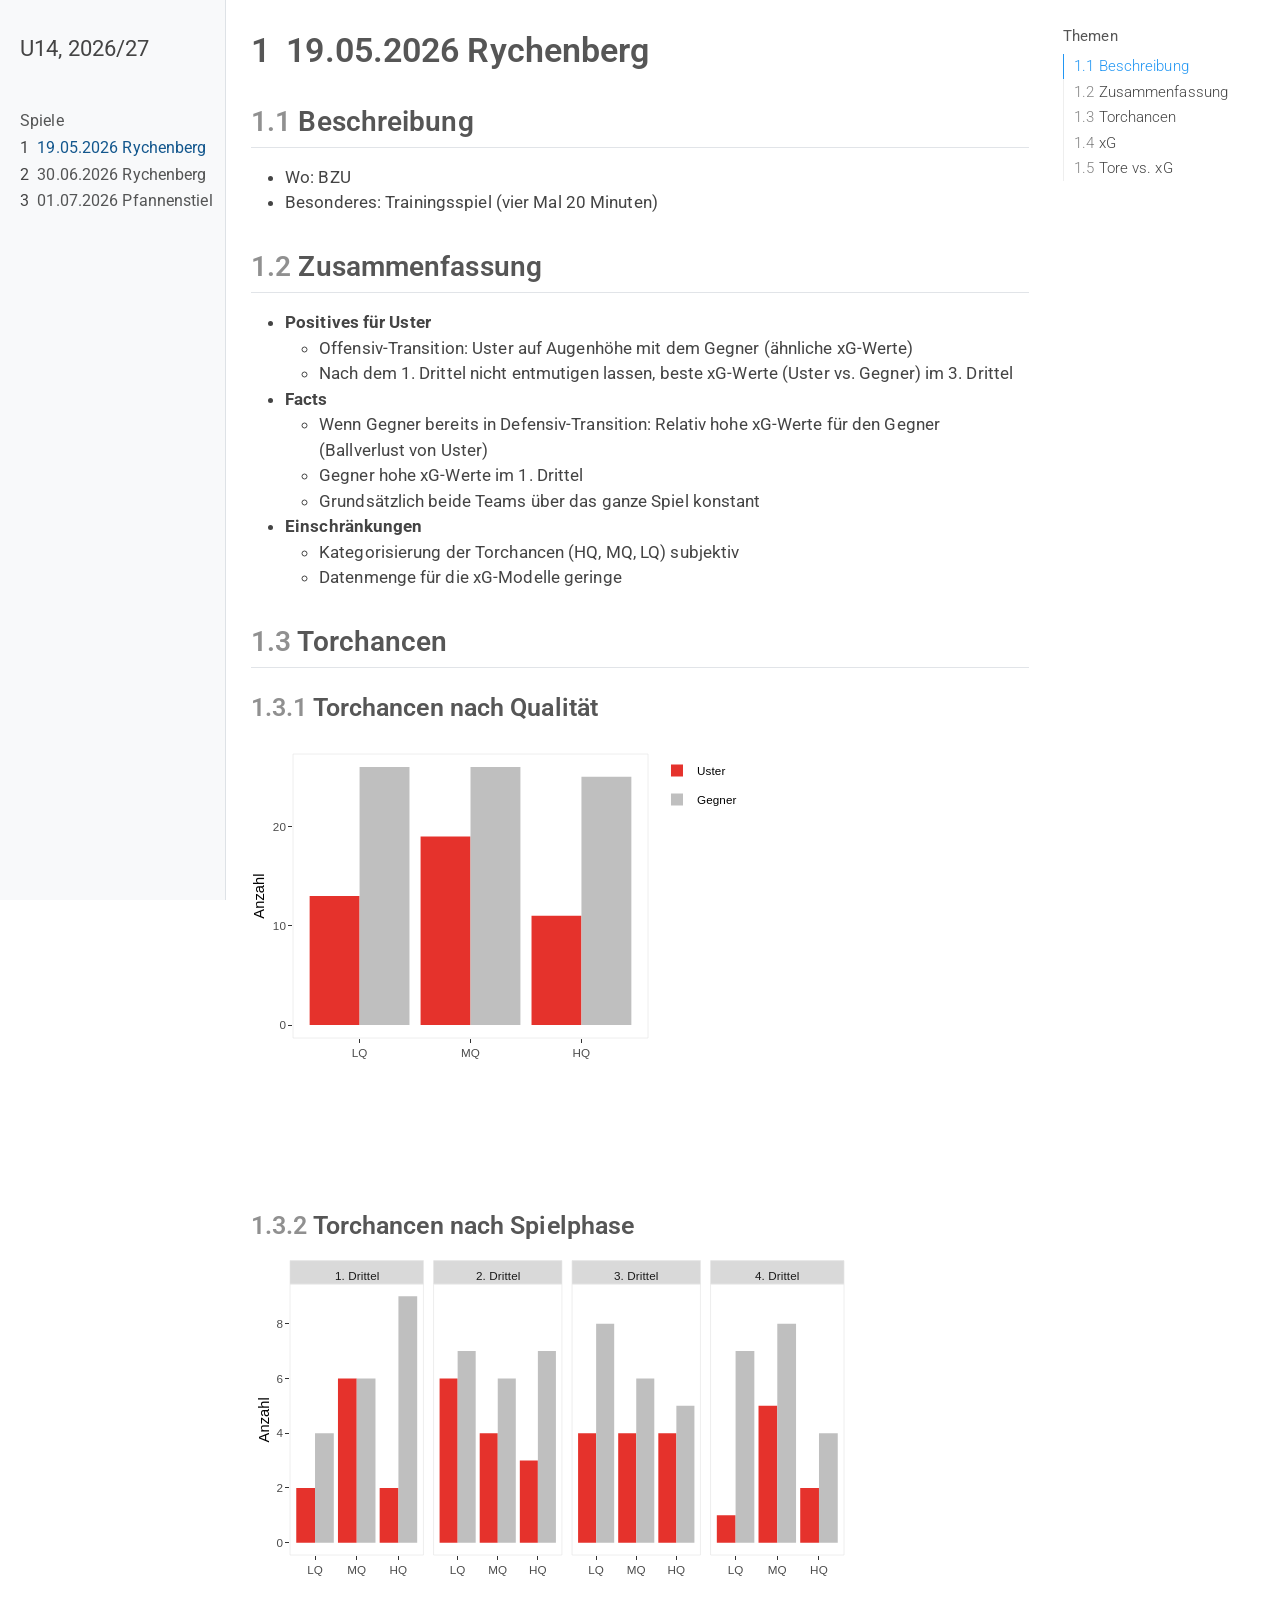
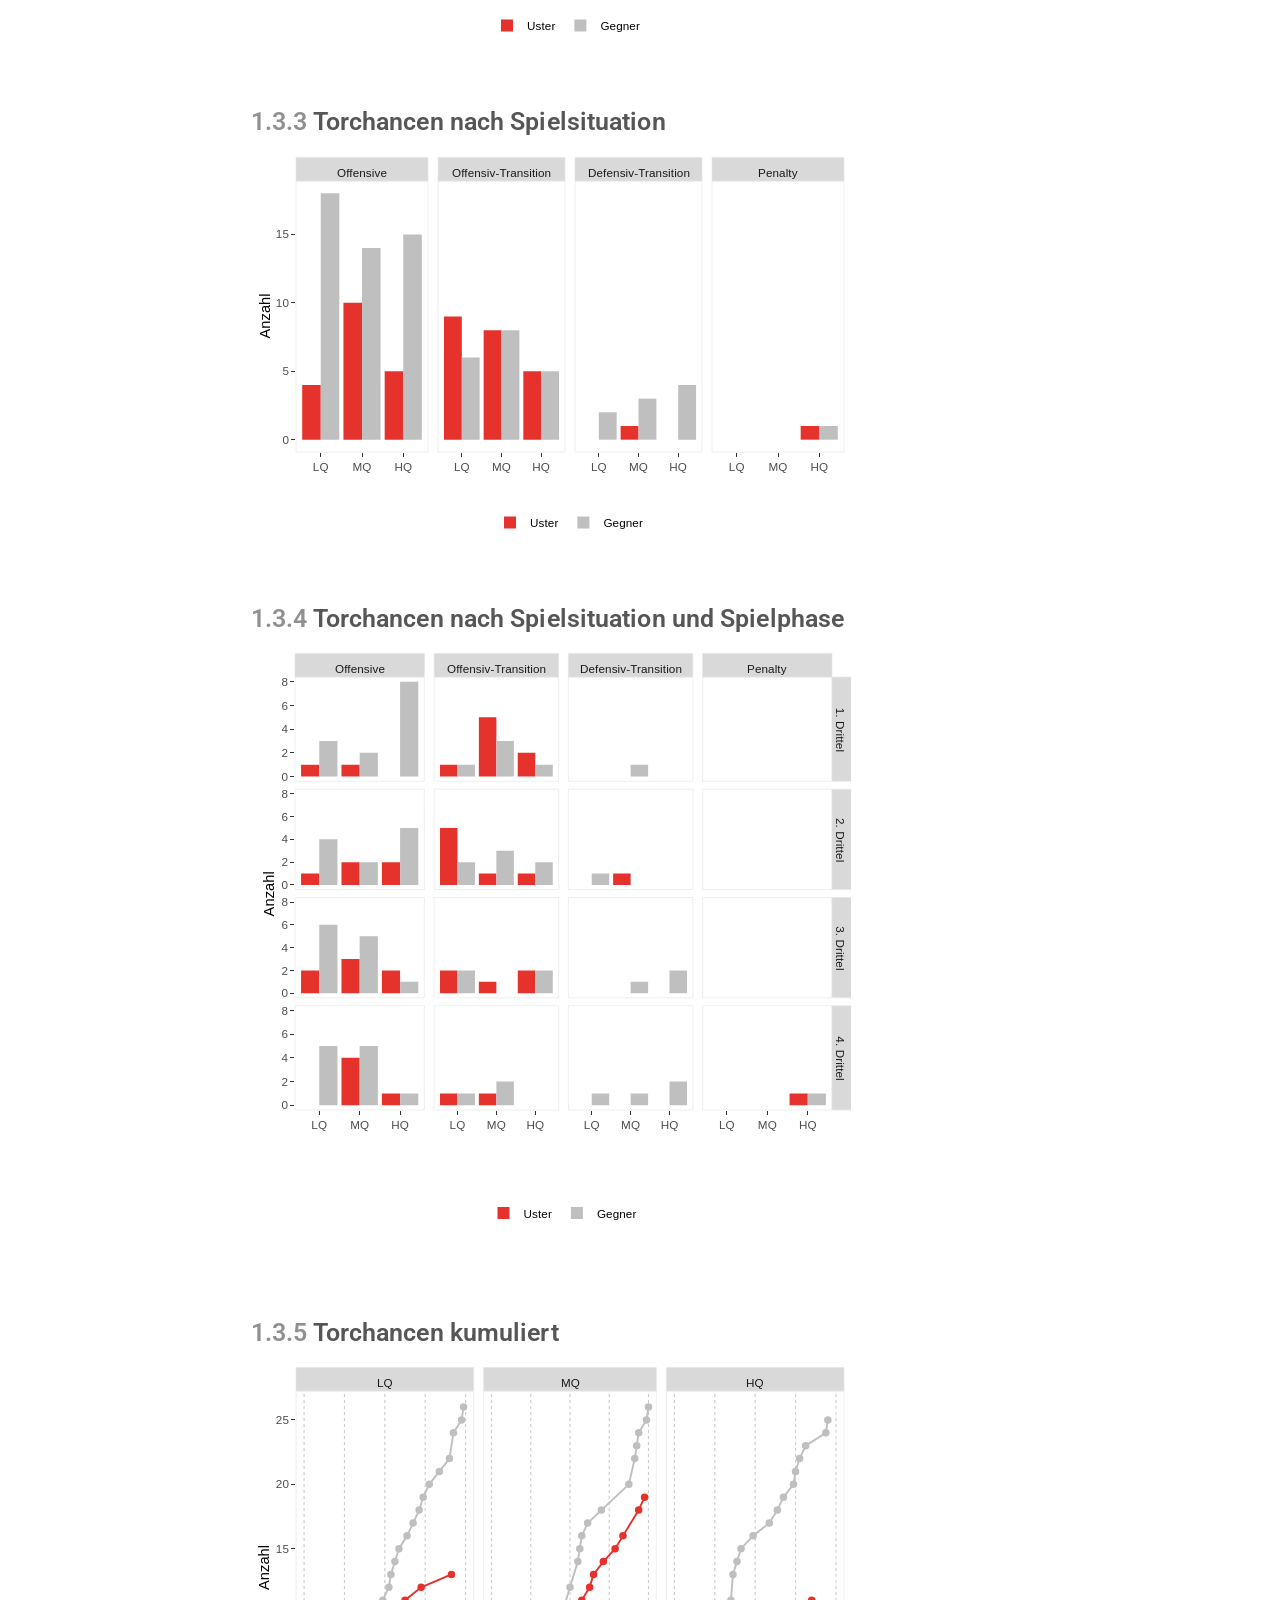
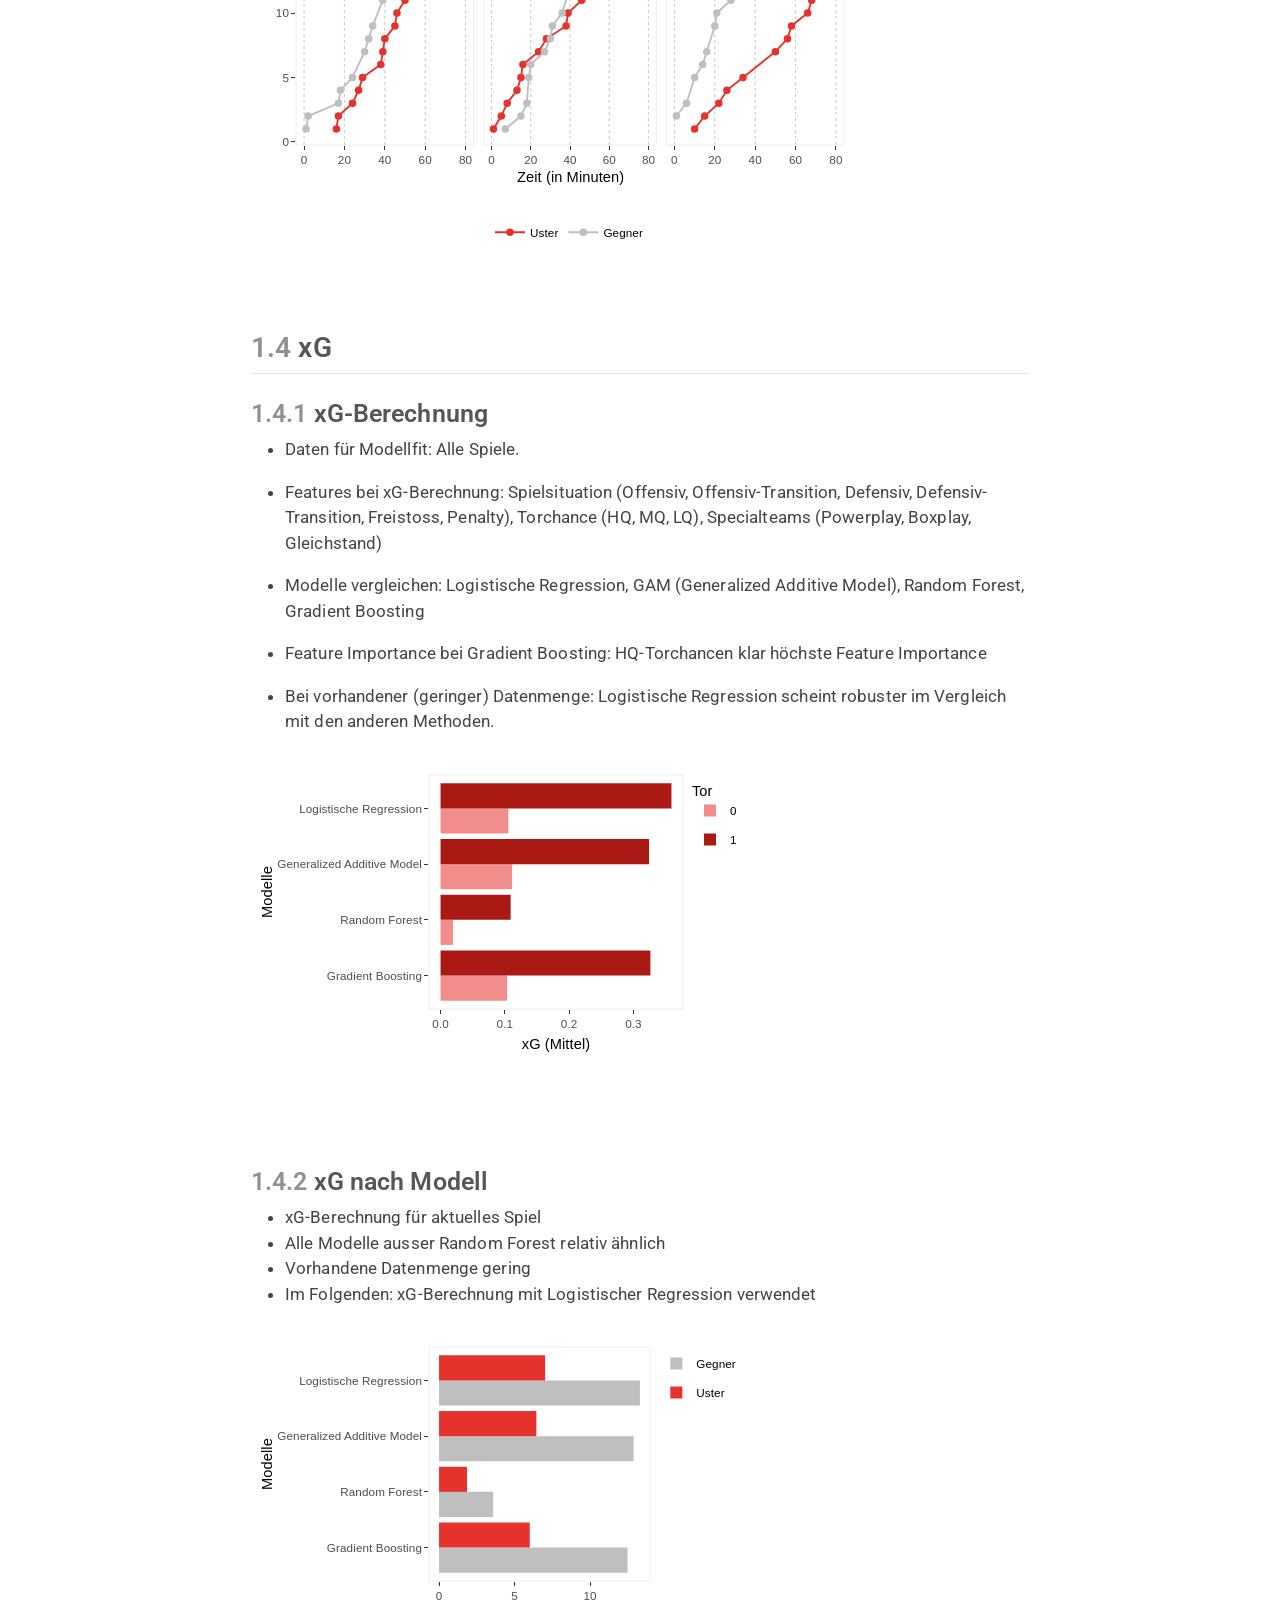
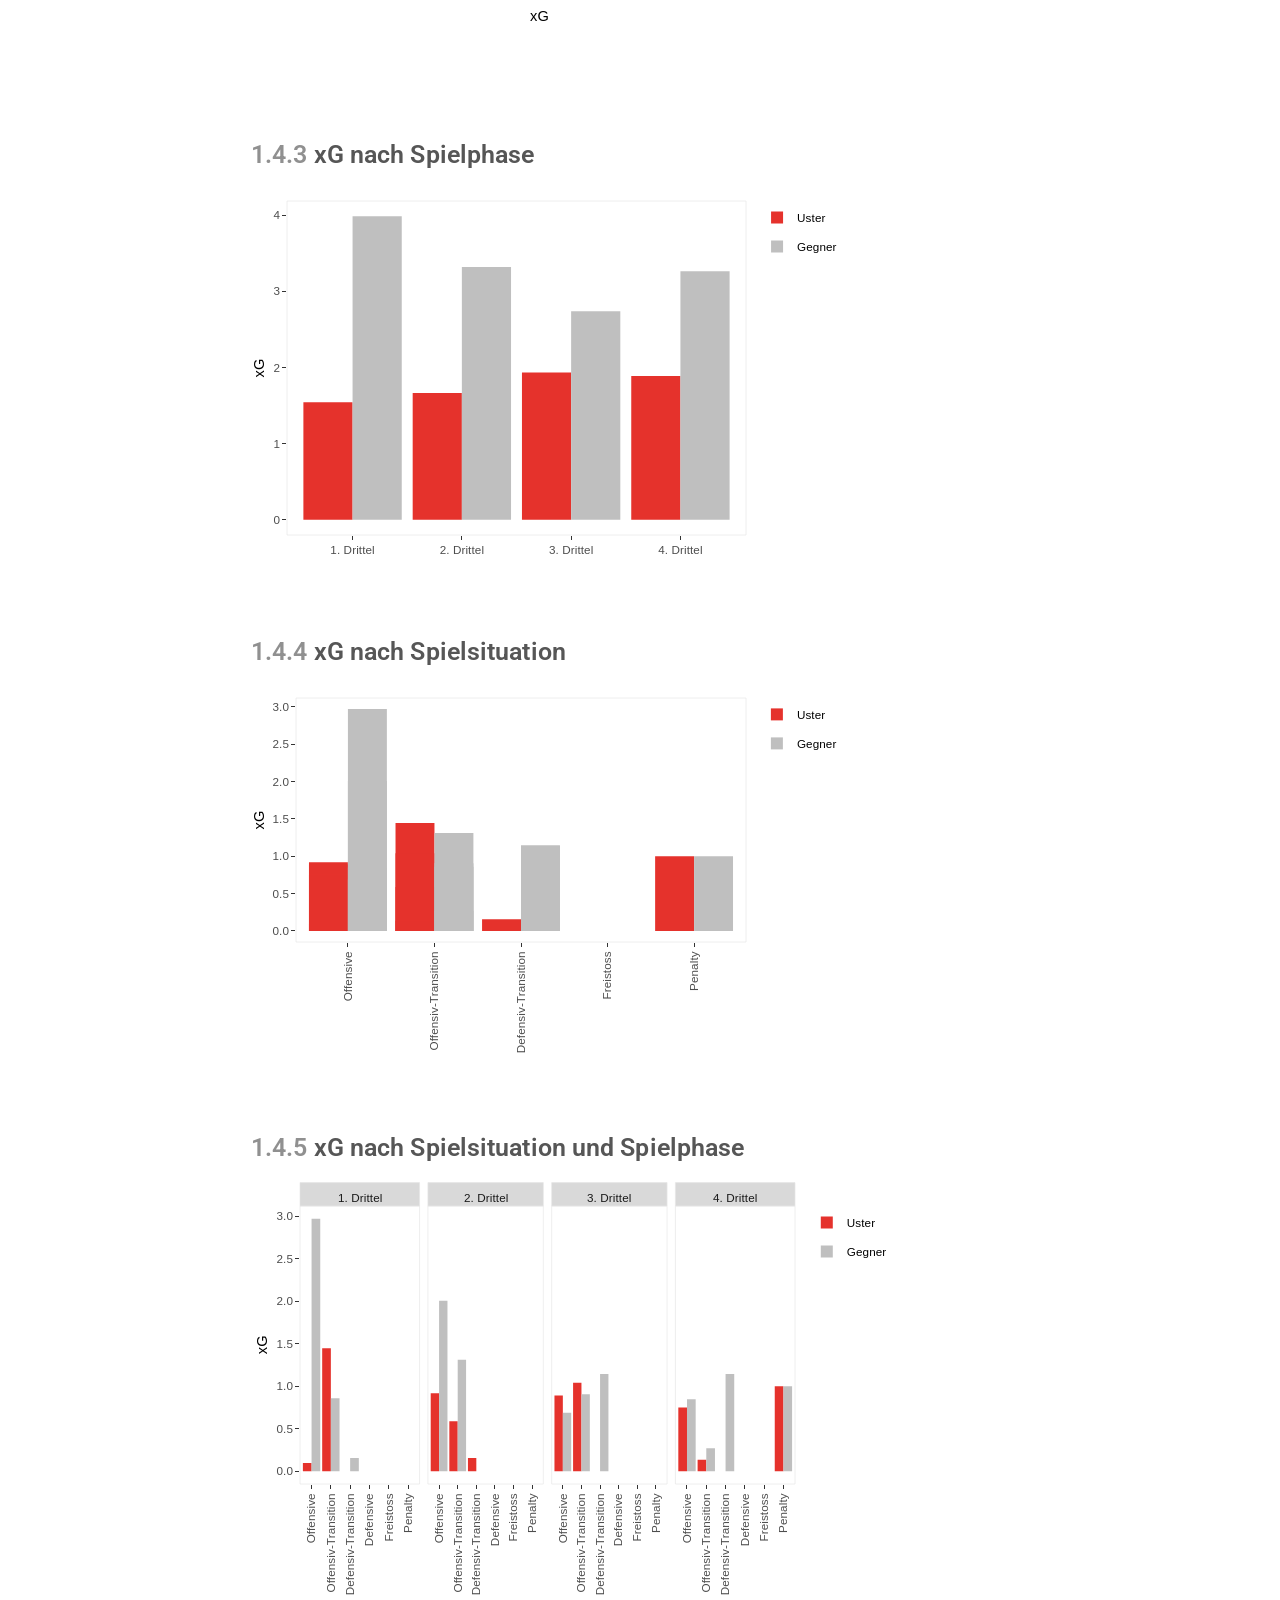
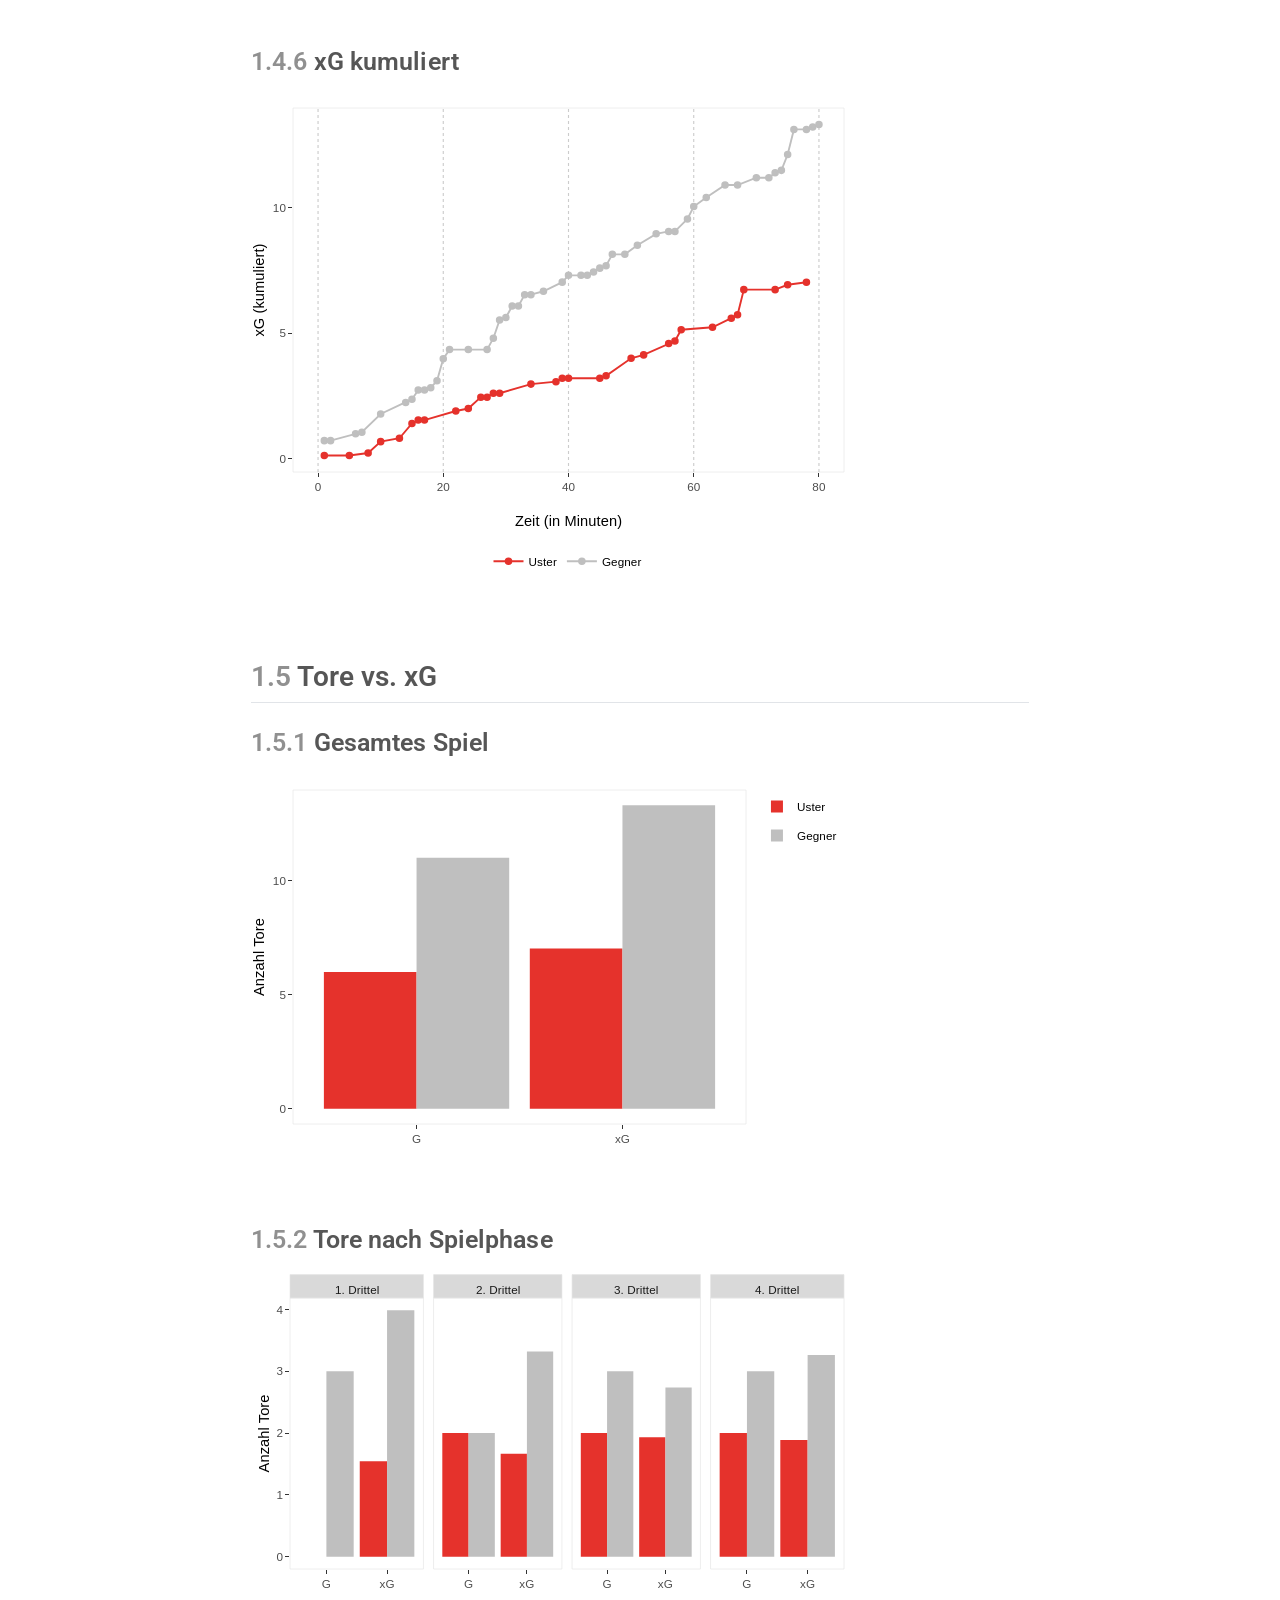
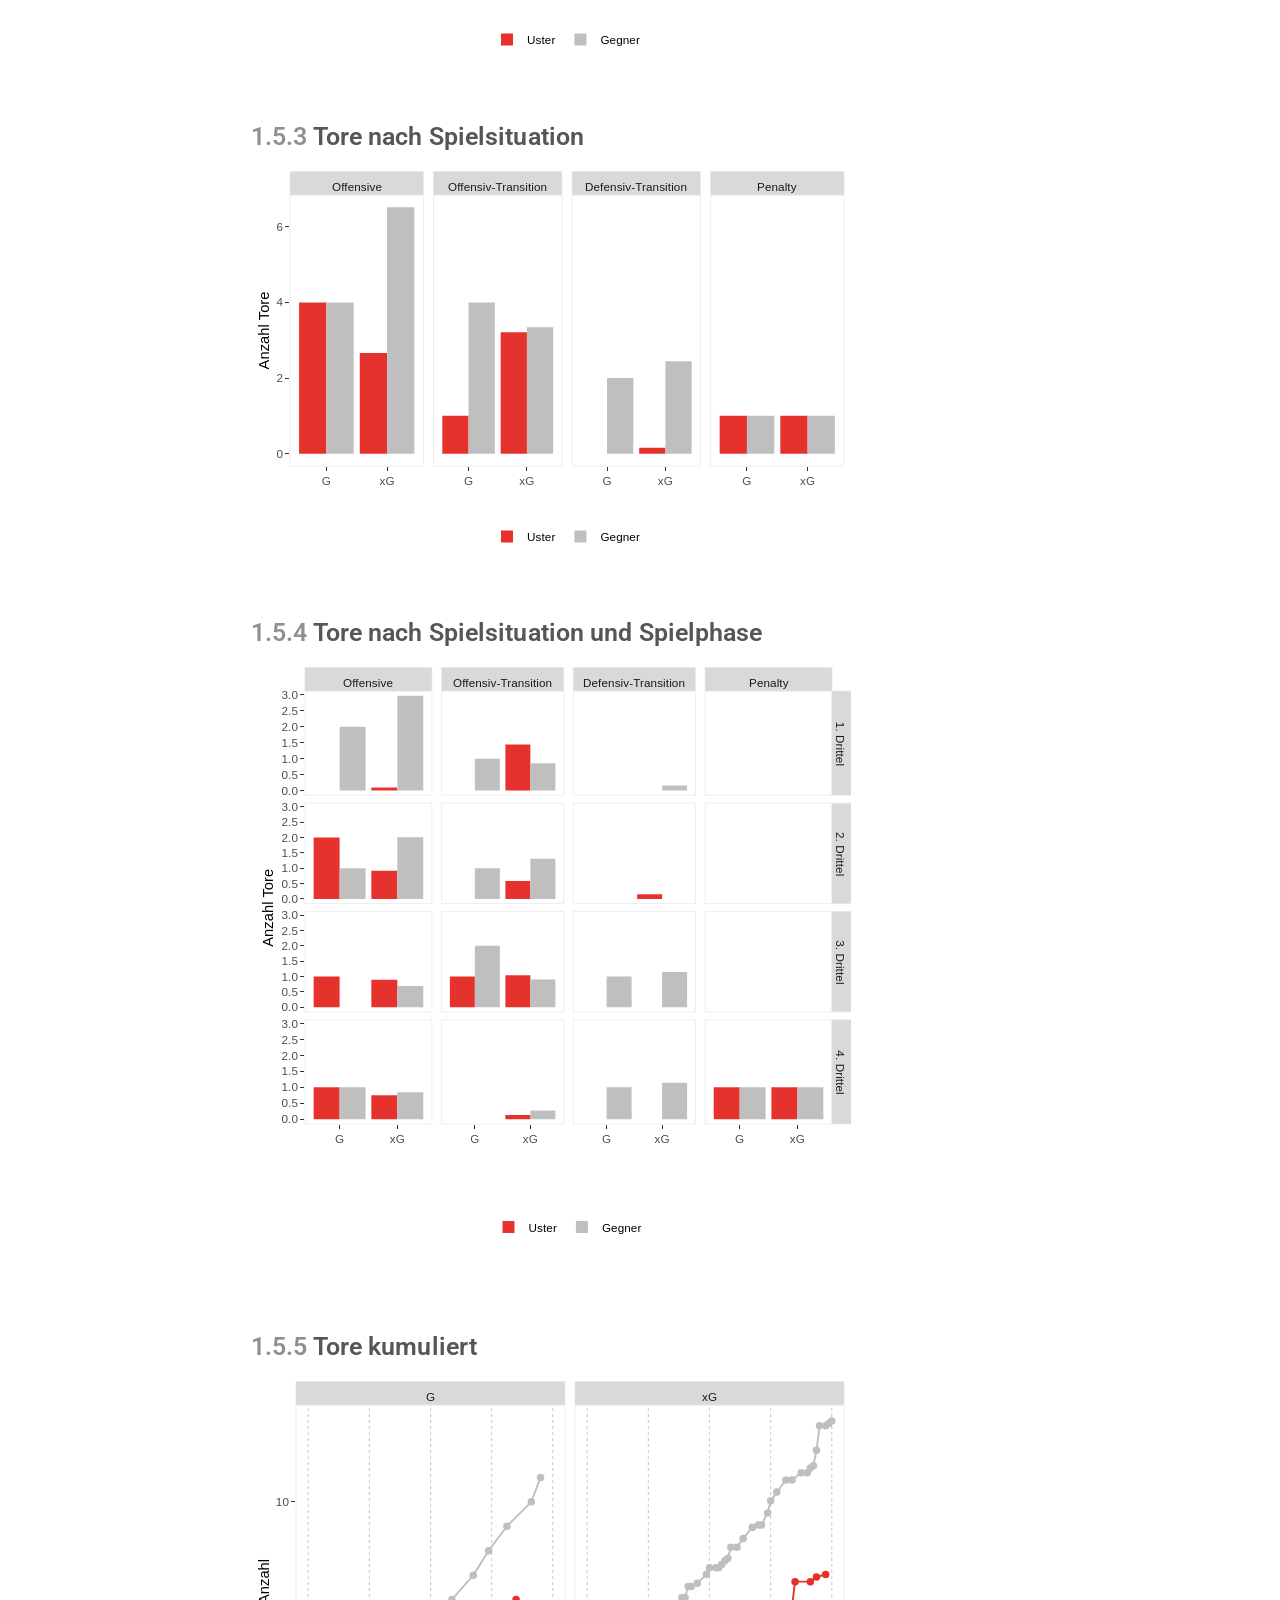
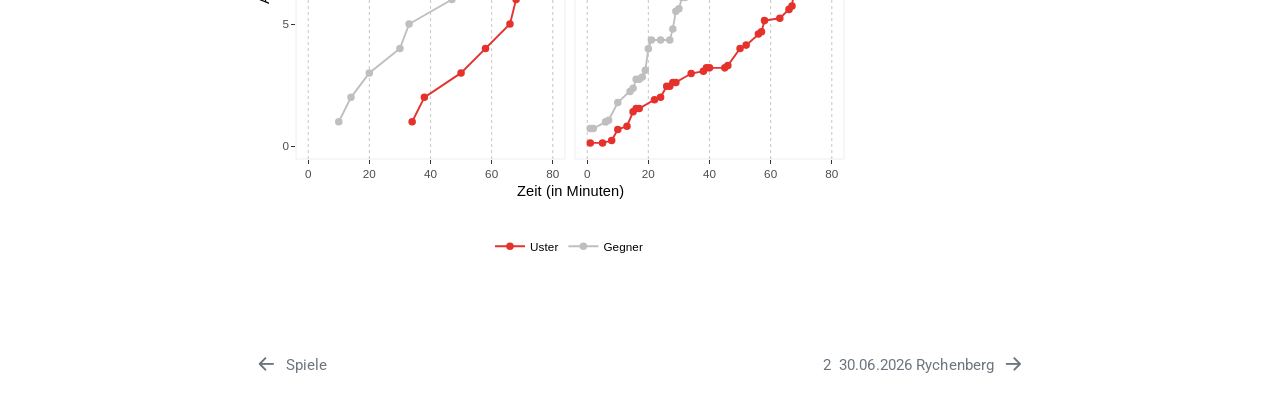
==== commit be92a042: "update" ====
--- a/quarto/2026-05-19_Rychenberg.html
+++ b/quarto/2026-05-19_Rychenberg.html
@@ -225,8 +225,8 @@
 <h3 data-number="1.3.1" class="anchored" data-anchor-id="torchancen-nach-qualität"><span class="header-section-number">1.3.1</span> Torchancen nach Qualität</h3>
 <div class="cell">
 <div class="cell-output-display">
-<div id="htmlwidget-a3ef28bfda156652a453" style="width:100%;height:454px;" class="plotly html-widget"></div>
-<script type="application/json" data-for="htmlwidget-a3ef28bfda156652a453">{"x":{"data":[{"orientation":"v","width":[0.44999999999999996,0.45000000000000018,0.45000000000000018],"base":[0,0,0],"x":[0.77500000000000002,1.7749999999999999,2.7749999999999999],"y":[13,19,11],"text":["chance: LQ<br />n: 13<br />team: Uster","chance: MQ<br />n: 19<br />team: Uster","chance: HQ<br />n: 11<br />team: Uster"],"type":"bar","textposition":"none","marker":{"autocolorscale":false,"color":"rgba(229,50,44,1)","line":{"width":1.8897637795275593,"color":"transparent"}},"name":"Uster","legendgroup":"Uster","showlegend":true,"xaxis":"x","yaxis":"y","hoverinfo":"text","frame":null},{"orientation":"v","width":[0.45000000000000018,0.45000000000000018,0.45000000000000018],"base":[0,0,0],"x":[1.2250000000000001,2.2250000000000001,3.2250000000000001],"y":[26,26,25],"text":["chance: LQ<br />n: 26<br />team: Gegner","chance: MQ<br />n: 26<br />team: Gegner","chance: HQ<br />n: 25<br />team: Gegner"],"type":"bar","textposition":"none","marker":{"autocolorscale":false,"color":"rgba(191,191,191,1)","line":{"width":1.8897637795275593,"color":"transparent"}},"name":"Gegner","legendgroup":"Gegner","showlegend":true,"xaxis":"x","yaxis":"y","hoverinfo":"text","frame":null}],"layout":{"margin":{"t":23.305936073059364,"r":7.3059360730593621,"b":22.648401826484022,"l":37.260273972602747},"plot_bgcolor":"rgba(255,255,255,1)","paper_bgcolor":"rgba(255,255,255,1)","font":{"color":"rgba(0,0,0,1)","family":"","size":14.611872146118724},"xaxis":{"domain":[0,1],"automargin":true,"type":"linear","autorange":false,"range":[0.40000000000000002,3.6000000000000001],"tickmode":"array","ticktext":["LQ","MQ","HQ"],"tickvals":[1,2,3],"categoryorder":"array","categoryarray":["LQ","MQ","HQ"],"nticks":null,"ticks":"outside","tickcolor":"rgba(51,51,51,1)","ticklen":3.6529680365296811,"tickwidth":0.66417600664176002,"showticklabels":true,"tickfont":{"color":"rgba(77,77,77,1)","family":"","size":11.68949771689498},"tickangle":-0,"showline":false,"linecolor":null,"linewidth":0,"showgrid":false,"gridcolor":null,"gridwidth":0,"zeroline":false,"anchor":"y","title":{"text":"","font":{"color":"rgba(0,0,0,1)","family":"","size":14.611872146118724}},"hoverformat":".2f"},"yaxis":{"domain":[0,1],"automargin":true,"type":"linear","autorange":false,"range":[-1.3,27.300000000000001],"tickmode":"array","ticktext":["0","10","20"],"tickvals":[0,10,20],"categoryorder":"array","categoryarray":["0","10","20"],"nticks":null,"ticks":"outside","tickcolor":"rgba(51,51,51,1)","ticklen":3.6529680365296811,"tickwidth":0.66417600664176002,"showticklabels":true,"tickfont":{"color":"rgba(77,77,77,1)","family":"","size":11.68949771689498},"tickangle":-0,"showline":false,"linecolor":null,"linewidth":0,"showgrid":false,"gridcolor":null,"gridwidth":0,"zeroline":false,"anchor":"x","title":{"text":"Anzahl","font":{"color":"rgba(0,0,0,1)","family":"","size":14.611872146118724}},"hoverformat":".2f"},"shapes":[{"type":"rect","fillcolor":"rgba(255,255,255,1)","line":{"color":"rgba(229,229,229,1)","width":0.66417600664176002,"linetype":"solid"},"yref":"paper","xref":"paper","layer":"below","x0":0,"x1":1,"y0":0,"y1":1}],"showlegend":true,"legend":{"bgcolor":"rgba(255,255,255,1)","bordercolor":"transparent","borderwidth":1.8897637795275593,"font":{"color":"rgba(0,0,0,1)","family":"","size":11.68949771689498},"title":{"text":"","font":{"color":"rgba(0,0,0,1)","family":"","size":14.611872146118724}}},"hovermode":"closest","width":500,"height":350,"barmode":"relative"},"config":{"doubleClick":"reset","modeBarButtonsToAdd":["hoverclosest","hovercompare"],"showSendToCloud":false},"source":"A","attrs":{"23684aa13e80":{"x":{},"y":{},"fill":{},"type":"bar"}},"cur_data":"23684aa13e80","visdat":{"23684aa13e80":["function (y) ","x"]},"highlight":{"on":"plotly_click","persistent":false,"dynamic":false,"selectize":false,"opacityDim":0.20000000000000001,"selected":{"opacity":1},"debounce":0},"shinyEvents":["plotly_hover","plotly_click","plotly_selected","plotly_relayout","plotly_brushed","plotly_brushing","plotly_clickannotation","plotly_doubleclick","plotly_deselect","plotly_afterplot","plotly_sunburstclick"],"base_url":"https://plot.ly"},"evals":[],"jsHooks":[]}</script>
+<div id="htmlwidget-bcdbc7bc740853cebae8" style="width:100%;height:454px;" class="plotly html-widget"></div>
+<script type="application/json" data-for="htmlwidget-bcdbc7bc740853cebae8">{"x":{"data":[{"orientation":"v","width":[0.44999999999999996,0.45000000000000018,0.45000000000000018],"base":[0,0,0],"x":[0.77500000000000002,1.7749999999999999,2.7749999999999999],"y":[13,19,11],"text":["chance: LQ<br />n: 13<br />team: Uster","chance: MQ<br />n: 19<br />team: Uster","chance: HQ<br />n: 11<br />team: Uster"],"type":"bar","textposition":"none","marker":{"autocolorscale":false,"color":"rgba(229,50,44,1)","line":{"width":1.8897637795275593,"color":"transparent"}},"name":"Uster","legendgroup":"Uster","showlegend":true,"xaxis":"x","yaxis":"y","hoverinfo":"text","frame":null},{"orientation":"v","width":[0.45000000000000018,0.45000000000000018,0.45000000000000018],"base":[0,0,0],"x":[1.2250000000000001,2.2250000000000001,3.2250000000000001],"y":[26,26,25],"text":["chance: LQ<br />n: 26<br />team: Gegner","chance: MQ<br />n: 26<br />team: Gegner","chance: HQ<br />n: 25<br />team: Gegner"],"type":"bar","textposition":"none","marker":{"autocolorscale":false,"color":"rgba(191,191,191,1)","line":{"width":1.8897637795275593,"color":"transparent"}},"name":"Gegner","legendgroup":"Gegner","showlegend":true,"xaxis":"x","yaxis":"y","hoverinfo":"text","frame":null}],"layout":{"margin":{"t":23.305936073059364,"r":7.3059360730593621,"b":22.648401826484022,"l":37.260273972602747},"plot_bgcolor":"rgba(255,255,255,1)","paper_bgcolor":"rgba(255,255,255,1)","font":{"color":"rgba(0,0,0,1)","family":"","size":14.611872146118724},"xaxis":{"domain":[0,1],"automargin":true,"type":"linear","autorange":false,"range":[0.40000000000000002,3.6000000000000001],"tickmode":"array","ticktext":["LQ","MQ","HQ"],"tickvals":[1,2,3],"categoryorder":"array","categoryarray":["LQ","MQ","HQ"],"nticks":null,"ticks":"outside","tickcolor":"rgba(51,51,51,1)","ticklen":3.6529680365296811,"tickwidth":0.66417600664176002,"showticklabels":true,"tickfont":{"color":"rgba(77,77,77,1)","family":"","size":11.68949771689498},"tickangle":-0,"showline":false,"linecolor":null,"linewidth":0,"showgrid":false,"gridcolor":null,"gridwidth":0,"zeroline":false,"anchor":"y","title":{"text":"","font":{"color":"rgba(0,0,0,1)","family":"","size":14.611872146118724}},"hoverformat":".2f"},"yaxis":{"domain":[0,1],"automargin":true,"type":"linear","autorange":false,"range":[-1.3,27.300000000000001],"tickmode":"array","ticktext":["0","10","20"],"tickvals":[0,10,20],"categoryorder":"array","categoryarray":["0","10","20"],"nticks":null,"ticks":"outside","tickcolor":"rgba(51,51,51,1)","ticklen":3.6529680365296811,"tickwidth":0.66417600664176002,"showticklabels":true,"tickfont":{"color":"rgba(77,77,77,1)","family":"","size":11.68949771689498},"tickangle":-0,"showline":false,"linecolor":null,"linewidth":0,"showgrid":false,"gridcolor":null,"gridwidth":0,"zeroline":false,"anchor":"x","title":{"text":"Anzahl","font":{"color":"rgba(0,0,0,1)","family":"","size":14.611872146118724}},"hoverformat":".2f"},"shapes":[{"type":"rect","fillcolor":"rgba(255,255,255,1)","line":{"color":"rgba(229,229,229,1)","width":0.66417600664176002,"linetype":"solid"},"yref":"paper","xref":"paper","layer":"below","x0":0,"x1":1,"y0":0,"y1":1}],"showlegend":true,"legend":{"bgcolor":"rgba(255,255,255,1)","bordercolor":"transparent","borderwidth":1.8897637795275593,"font":{"color":"rgba(0,0,0,1)","family":"","size":11.68949771689498},"title":{"text":"","font":{"color":"rgba(0,0,0,1)","family":"","size":14.611872146118724}}},"hovermode":"closest","width":500,"height":350,"barmode":"relative"},"config":{"doubleClick":"reset","modeBarButtonsToAdd":["hoverclosest","hovercompare"],"showSendToCloud":false},"source":"A","attrs":{"18082081158":{"x":{},"y":{},"fill":{},"type":"bar"}},"cur_data":"18082081158","visdat":{"18082081158":["function (y) ","x"]},"highlight":{"on":"plotly_click","persistent":false,"dynamic":false,"selectize":false,"opacityDim":0.20000000000000001,"selected":{"opacity":1},"debounce":0},"shinyEvents":["plotly_hover","plotly_click","plotly_selected","plotly_relayout","plotly_brushed","plotly_brushing","plotly_clickannotation","plotly_doubleclick","plotly_deselect","plotly_afterplot","plotly_sunburstclick"],"base_url":"https://plot.ly"},"evals":[],"jsHooks":[]}</script>
 </div>
 </div>
 </section>
@@ -234,8 +234,8 @@
 <h3 data-number="1.3.2" class="anchored" data-anchor-id="torchancen-nach-spielphase"><span class="header-section-number">1.3.2</span> Torchancen nach Spielphase</h3>
 <div class="cell">
 <div class="cell-output-display">
-<div id="htmlwidget-0bd4802ecaa4cbbf8edf" style="width:100%;height:433px;" class="plotly html-widget"></div>
-<script type="application/json" data-for="htmlwidget-0bd4802ecaa4cbbf8edf">{"x":{"data":[{"orientation":"v","width":[0.44999999999999996,0.45000000000000018,0.45000000000000018],"base":[0,0,0],"x":[0.77500000000000002,1.7749999999999999,2.7749999999999999],"y":[2,6,2],"text":["chance: LQ<br />n: 2<br />team: Uster","chance: MQ<br />n: 6<br />team: Uster","chance: HQ<br />n: 2<br />team: Uster"],"type":"bar","textposition":"none","marker":{"autocolorscale":false,"color":"rgba(229,50,44,1)","line":{"width":1.8897637795275593,"color":"transparent"}},"name":"Uster","legendgroup":"Uster","showlegend":true,"xaxis":"x","yaxis":"y","hoverinfo":"text","frame":null},{"orientation":"v","width":[0.44999999999999996,0.45000000000000018,0.45000000000000018],"base":[0,0,0],"x":[0.77500000000000002,1.7749999999999999,2.7749999999999999],"y":[6,4,3],"text":["chance: LQ<br />n: 6<br />team: Uster","chance: MQ<br />n: 4<br />team: Uster","chance: HQ<br />n: 3<br />team: Uster"],"type":"bar","textposition":"none","marker":{"autocolorscale":false,"color":"rgba(229,50,44,1)","line":{"width":1.8897637795275593,"color":"transparent"}},"name":"Uster","legendgroup":"Uster","showlegend":false,"xaxis":"x2","yaxis":"y","hoverinfo":"text","frame":null},{"orientation":"v","width":[0.44999999999999996,0.45000000000000018,0.45000000000000018],"base":[0,0,0],"x":[0.77500000000000002,1.7749999999999999,2.7749999999999999],"y":[4,4,4],"text":["chance: LQ<br />n: 4<br />team: Uster","chance: MQ<br />n: 4<br />team: Uster","chance: HQ<br />n: 4<br />team: Uster"],"type":"bar","textposition":"none","marker":{"autocolorscale":false,"color":"rgba(229,50,44,1)","line":{"width":1.8897637795275593,"color":"transparent"}},"name":"Uster","legendgroup":"Uster","showlegend":false,"xaxis":"x3","yaxis":"y","hoverinfo":"text","frame":null},{"orientation":"v","width":[0.44999999999999996,0.45000000000000018,0.45000000000000018],"base":[0,0,0],"x":[0.77500000000000002,1.7749999999999999,2.7749999999999999],"y":[1,5,2],"text":["chance: LQ<br />n: 1<br />team: Uster","chance: MQ<br />n: 5<br />team: Uster","chance: HQ<br />n: 2<br />team: Uster"],"type":"bar","textposition":"none","marker":{"autocolorscale":false,"color":"rgba(229,50,44,1)","line":{"width":1.8897637795275593,"color":"transparent"}},"name":"Uster","legendgroup":"Uster","showlegend":false,"xaxis":"x4","yaxis":"y","hoverinfo":"text","frame":null},{"orientation":"v","width":[0.45000000000000018,0.45000000000000018,0.45000000000000018],"base":[0,0,0],"x":[1.2250000000000001,2.2250000000000001,3.2250000000000001],"y":[4,6,9],"text":["chance: LQ<br />n: 4<br />team: Gegner","chance: MQ<br />n: 6<br />team: Gegner","chance: HQ<br />n: 9<br />team: Gegner"],"type":"bar","textposition":"none","marker":{"autocolorscale":false,"color":"rgba(191,191,191,1)","line":{"width":1.8897637795275593,"color":"transparent"}},"name":"Gegner","legendgroup":"Gegner","showlegend":true,"xaxis":"x","yaxis":"y","hoverinfo":"text","frame":null},{"orientation":"v","width":[0.45000000000000018,0.45000000000000018,0.45000000000000018],"base":[0,0,0],"x":[1.2250000000000001,2.2250000000000001,3.2250000000000001],"y":[7,6,7],"text":["chance: LQ<br />n: 7<br />team: Gegner","chance: MQ<br />n: 6<br />team: Gegner","chance: HQ<br />n: 7<br />team: Gegner"],"type":"bar","textposition":"none","marker":{"autocolorscale":false,"color":"rgba(191,191,191,1)","line":{"width":1.8897637795275593,"color":"transparent"}},"name":"Gegner","legendgroup":"Gegner","showlegend":false,"xaxis":"x2","yaxis":"y","hoverinfo":"text","frame":null},{"orientation":"v","width":[0.45000000000000018,0.45000000000000018,0.45000000000000018],"base":[0,0,0],"x":[1.2250000000000001,2.2250000000000001,3.2250000000000001],"y":[8,6,5],"text":["chance: LQ<br />n: 8<br />team: Gegner","chance: MQ<br />n: 6<br />team: Gegner","chance: HQ<br />n: 5<br />team: Gegner"],"type":"bar","textposition":"none","marker":{"autocolorscale":false,"color":"rgba(191,191,191,1)","line":{"width":1.8897637795275593,"color":"transparent"}},"name":"Gegner","legendgroup":"Gegner","showlegend":false,"xaxis":"x3","yaxis":"y","hoverinfo":"text","frame":null},{"orientation":"v","width":[0.45000000000000018,0.45000000000000018,0.45000000000000018],"base":[0,0,0],"x":[1.2250000000000001,2.2250000000000001,3.2250000000000001],"y":[7,8,4],"text":["chance: LQ<br />n: 7<br />team: Gegner","chance: MQ<br />n: 8<br />team: Gegner","chance: HQ<br />n: 4<br />team: Gegner"],"type":"bar","textposition":"none","marker":{"autocolorscale":false,"color":"rgba(191,191,191,1)","line":{"width":1.8897637795275593,"color":"transparent"}},"name":"Gegner","legendgroup":"Gegner","showlegend":false,"xaxis":"x4","yaxis":"y","hoverinfo":"text","frame":null}],"layout":{"margin":{"t":34.995433789954348,"r":7.3059360730593621,"b":22.648401826484022,"l":31.415525114155255},"plot_bgcolor":"rgba(255,255,255,1)","paper_bgcolor":"rgba(255,255,255,1)","font":{"color":"rgba(0,0,0,1)","family":"","size":14.611872146118724},"xaxis":{"domain":[0,0.2408675799086758],"automargin":true,"type":"linear","autorange":false,"range":[0.40000000000000002,3.6000000000000001],"tickmode":"array","ticktext":["LQ","MQ","HQ"],"tickvals":[1,2,3],"categoryorder":"array","categoryarray":["LQ","MQ","HQ"],"nticks":null,"ticks":"outside","tickcolor":"rgba(51,51,51,1)","ticklen":3.6529680365296811,"tickwidth":0.66417600664176002,"showticklabels":true,"tickfont":{"color":"rgba(77,77,77,1)","family":"","size":11.68949771689498},"tickangle":-0,"showline":false,"linecolor":null,"linewidth":0,"showgrid":false,"gridcolor":null,"gridwidth":0,"zeroline":false,"anchor":"y","title":"","hoverformat":".2f"},"yaxis":{"domain":[0,1],"automargin":true,"type":"linear","autorange":false,"range":[-0.45000000000000001,9.4499999999999993],"tickmode":"array","ticktext":["0","2","4","6","8"],"tickvals":[0,2,4,6,7.9999999999999991],"categoryorder":"array","categoryarray":["0","2","4","6","8"],"nticks":null,"ticks":"outside","tickcolor":"rgba(51,51,51,1)","ticklen":3.6529680365296811,"tickwidth":0.66417600664176002,"showticklabels":true,"tickfont":{"color":"rgba(77,77,77,1)","family":"","size":11.68949771689498},"tickangle":-0,"showline":false,"linecolor":null,"linewidth":0,"showgrid":false,"gridcolor":null,"gridwidth":0,"zeroline":false,"anchor":"x","title":"","hoverformat":".2f"},"annotations":[{"text":"Anzahl","x":0,"y":0.5,"showarrow":false,"ax":0,"ay":0,"font":{"color":"rgba(0,0,0,1)","family":"","size":14.611872146118724},"xref":"paper","yref":"paper","textangle":-90,"xanchor":"right","yanchor":"center","annotationType":"axis","xshift":-16.073059360730603},{"text":"1. Drittel","x":0.1204337899543379,"y":1,"showarrow":false,"ax":0,"ay":0,"font":{"color":"rgba(26,26,26,1)","family":"","size":11.68949771689498},"xref":"paper","yref":"paper","textangle":-0,"xanchor":"center","yanchor":"bottom"},{"text":"2. Drittel","x":0.375,"y":1,"showarrow":false,"ax":0,"ay":0,"font":{"color":"rgba(26,26,26,1)","family":"","size":11.68949771689498},"xref":"paper","yref":"paper","textangle":-0,"xanchor":"center","yanchor":"bottom"},{"text":"3. Drittel","x":0.625,"y":1,"showarrow":false,"ax":0,"ay":0,"font":{"color":"rgba(26,26,26,1)","family":"","size":11.68949771689498},"xref":"paper","yref":"paper","textangle":-0,"xanchor":"center","yanchor":"bottom"},{"text":"4. Drittel","x":0.87956621004566204,"y":1,"showarrow":false,"ax":0,"ay":0,"font":{"color":"rgba(26,26,26,1)","family":"","size":11.68949771689498},"xref":"paper","yref":"paper","textangle":-0,"xanchor":"center","yanchor":"bottom"}],"shapes":[{"type":"rect","fillcolor":"rgba(255,255,255,1)","line":{"color":"rgba(229,229,229,1)","width":0.66417600664176002,"linetype":"solid"},"yref":"paper","xref":"paper","layer":"below","x0":0,"x1":0.2408675799086758,"y0":0,"y1":1},{"type":"rect","fillcolor":"rgba(217,217,217,1)","line":{"color":"rgba(229,229,229,1)","width":0.66417600664176002,"linetype":"solid"},"yref":"paper","xref":"paper","layer":"below","x0":0,"x1":0.2408675799086758,"y0":0,"y1":23.37899543378996,"yanchor":1,"ysizemode":"pixel"},{"type":"rect","fillcolor":"rgba(255,255,255,1)","line":{"color":"rgba(229,229,229,1)","width":0.66417600664176002,"linetype":"solid"},"yref":"paper","xref":"paper","layer":"below","x0":0.2591324200913242,"x1":0.4908675799086758,"y0":0,"y1":1},{"type":"rect","fillcolor":"rgba(217,217,217,1)","line":{"color":"rgba(229,229,229,1)","width":0.66417600664176002,"linetype":"solid"},"yref":"paper","xref":"paper","layer":"below","x0":0.2591324200913242,"x1":0.4908675799086758,"y0":0,"y1":23.37899543378996,"yanchor":1,"ysizemode":"pixel"},{"type":"rect","fillcolor":"rgba(255,255,255,1)","line":{"color":"rgba(229,229,229,1)","width":0.66417600664176002,"linetype":"solid"},"yref":"paper","xref":"paper","layer":"below","x0":0.5091324200913242,"x1":0.7408675799086758,"y0":0,"y1":1},{"type":"rect","fillcolor":"rgba(217,217,217,1)","line":{"color":"rgba(229,229,229,1)","width":0.66417600664176002,"linetype":"solid"},"yref":"paper","xref":"paper","layer":"below","x0":0.5091324200913242,"x1":0.7408675799086758,"y0":0,"y1":23.37899543378996,"yanchor":1,"ysizemode":"pixel"},{"type":"rect","fillcolor":"rgba(255,255,255,1)","line":{"color":"rgba(229,229,229,1)","width":0.66417600664176002,"linetype":"solid"},"yref":"paper","xref":"paper","layer":"below","x0":0.7591324200913242,"x1":1,"y0":0,"y1":1},{"type":"rect","fillcolor":"rgba(217,217,217,1)","line":{"color":"rgba(229,229,229,1)","width":0.66417600664176002,"linetype":"solid"},"yref":"paper","xref":"paper","layer":"below","x0":0.7591324200913242,"x1":1,"y0":0,"y1":23.37899543378996,"yanchor":1,"ysizemode":"pixel"}],"xaxis2":{"type":"linear","autorange":false,"range":[0.40000000000000002,3.6000000000000001],"tickmode":"array","ticktext":["LQ","MQ","HQ"],"tickvals":[1,2,3],"categoryorder":"array","categoryarray":["LQ","MQ","HQ"],"nticks":null,"ticks":"outside","tickcolor":"rgba(51,51,51,1)","ticklen":3.6529680365296811,"tickwidth":0.66417600664176002,"showticklabels":true,"tickfont":{"color":"rgba(77,77,77,1)","family":"","size":11.68949771689498},"tickangle":-0,"showline":false,"linecolor":null,"linewidth":0,"showgrid":false,"domain":[0.2591324200913242,0.4908675799086758],"gridcolor":null,"gridwidth":0,"zeroline":false,"anchor":"y","title":"","hoverformat":".2f"},"xaxis3":{"type":"linear","autorange":false,"range":[0.40000000000000002,3.6000000000000001],"tickmode":"array","ticktext":["LQ","MQ","HQ"],"tickvals":[1,2,3],"categoryorder":"array","categoryarray":["LQ","MQ","HQ"],"nticks":null,"ticks":"outside","tickcolor":"rgba(51,51,51,1)","ticklen":3.6529680365296811,"tickwidth":0.66417600664176002,"showticklabels":true,"tickfont":{"color":"rgba(77,77,77,1)","family":"","size":11.68949771689498},"tickangle":-0,"showline":false,"linecolor":null,"linewidth":0,"showgrid":false,"domain":[0.5091324200913242,0.7408675799086758],"gridcolor":null,"gridwidth":0,"zeroline":false,"anchor":"y","title":"","hoverformat":".2f"},"xaxis4":{"type":"linear","autorange":false,"range":[0.40000000000000002,3.6000000000000001],"tickmode":"array","ticktext":["LQ","MQ","HQ"],"tickvals":[1,2,3],"categoryorder":"array","categoryarray":["LQ","MQ","HQ"],"nticks":null,"ticks":"outside","tickcolor":"rgba(51,51,51,1)","ticklen":3.6529680365296811,"tickwidth":0.66417600664176002,"showticklabels":true,"tickfont":{"color":"rgba(77,77,77,1)","family":"","size":11.68949771689498},"tickangle":-0,"showline":false,"linecolor":null,"linewidth":0,"showgrid":false,"domain":[0.7591324200913242,1],"gridcolor":null,"gridwidth":0,"zeroline":false,"anchor":"y","title":"","hoverformat":".2f"},"showlegend":true,"legend":{"bgcolor":"rgba(255,255,255,1)","bordercolor":"transparent","borderwidth":1.8897637795275593,"font":{"color":"rgba(0,0,0,1)","family":"","size":11.68949771689498},"title":{"text":"","font":{"color":"rgba(0,0,0,1)","family":"","size":14.611872146118724}},"orientation":"h","x":0.5,"xanchor":"center","y":-0.20000000000000001,"yanchor":"top"},"hovermode":"closest","width":600,"height":400,"barmode":"relative"},"config":{"doubleClick":"reset","modeBarButtonsToAdd":["hoverclosest","hovercompare"],"showSendToCloud":false},"source":"A","attrs":{"236849762cf2":{"x":{},"y":{},"fill":{},"type":"bar"}},"cur_data":"236849762cf2","visdat":{"236849762cf2":["function (y) ","x"]},"highlight":{"on":"plotly_click","persistent":false,"dynamic":false,"selectize":false,"opacityDim":0.20000000000000001,"selected":{"opacity":1},"debounce":0},"shinyEvents":["plotly_hover","plotly_click","plotly_selected","plotly_relayout","plotly_brushed","plotly_brushing","plotly_clickannotation","plotly_doubleclick","plotly_deselect","plotly_afterplot","plotly_sunburstclick"],"base_url":"https://plot.ly"},"evals":[],"jsHooks":[]}</script>
+<div id="htmlwidget-bf66a89ac351887873a8" style="width:100%;height:433px;" class="plotly html-widget"></div>
+<script type="application/json" data-for="htmlwidget-bf66a89ac351887873a8">{"x":{"data":[{"orientation":"v","width":[0.44999999999999996,0.45000000000000018,0.45000000000000018],"base":[0,0,0],"x":[0.77500000000000002,1.7749999999999999,2.7749999999999999],"y":[2,6,2],"text":["chance: LQ<br />n: 2<br />team: Uster","chance: MQ<br />n: 6<br />team: Uster","chance: HQ<br />n: 2<br />team: Uster"],"type":"bar","textposition":"none","marker":{"autocolorscale":false,"color":"rgba(229,50,44,1)","line":{"width":1.8897637795275593,"color":"transparent"}},"name":"Uster","legendgroup":"Uster","showlegend":true,"xaxis":"x","yaxis":"y","hoverinfo":"text","frame":null},{"orientation":"v","width":[0.44999999999999996,0.45000000000000018,0.45000000000000018],"base":[0,0,0],"x":[0.77500000000000002,1.7749999999999999,2.7749999999999999],"y":[6,4,3],"text":["chance: LQ<br />n: 6<br />team: Uster","chance: MQ<br />n: 4<br />team: Uster","chance: HQ<br />n: 3<br />team: Uster"],"type":"bar","textposition":"none","marker":{"autocolorscale":false,"color":"rgba(229,50,44,1)","line":{"width":1.8897637795275593,"color":"transparent"}},"name":"Uster","legendgroup":"Uster","showlegend":false,"xaxis":"x2","yaxis":"y","hoverinfo":"text","frame":null},{"orientation":"v","width":[0.44999999999999996,0.45000000000000018,0.45000000000000018],"base":[0,0,0],"x":[0.77500000000000002,1.7749999999999999,2.7749999999999999],"y":[4,4,4],"text":["chance: LQ<br />n: 4<br />team: Uster","chance: MQ<br />n: 4<br />team: Uster","chance: HQ<br />n: 4<br />team: Uster"],"type":"bar","textposition":"none","marker":{"autocolorscale":false,"color":"rgba(229,50,44,1)","line":{"width":1.8897637795275593,"color":"transparent"}},"name":"Uster","legendgroup":"Uster","showlegend":false,"xaxis":"x3","yaxis":"y","hoverinfo":"text","frame":null},{"orientation":"v","width":[0.44999999999999996,0.45000000000000018,0.45000000000000018],"base":[0,0,0],"x":[0.77500000000000002,1.7749999999999999,2.7749999999999999],"y":[1,5,2],"text":["chance: LQ<br />n: 1<br />team: Uster","chance: MQ<br />n: 5<br />team: Uster","chance: HQ<br />n: 2<br />team: Uster"],"type":"bar","textposition":"none","marker":{"autocolorscale":false,"color":"rgba(229,50,44,1)","line":{"width":1.8897637795275593,"color":"transparent"}},"name":"Uster","legendgroup":"Uster","showlegend":false,"xaxis":"x4","yaxis":"y","hoverinfo":"text","frame":null},{"orientation":"v","width":[0.45000000000000018,0.45000000000000018,0.45000000000000018],"base":[0,0,0],"x":[1.2250000000000001,2.2250000000000001,3.2250000000000001],"y":[4,6,9],"text":["chance: LQ<br />n: 4<br />team: Gegner","chance: MQ<br />n: 6<br />team: Gegner","chance: HQ<br />n: 9<br />team: Gegner"],"type":"bar","textposition":"none","marker":{"autocolorscale":false,"color":"rgba(191,191,191,1)","line":{"width":1.8897637795275593,"color":"transparent"}},"name":"Gegner","legendgroup":"Gegner","showlegend":true,"xaxis":"x","yaxis":"y","hoverinfo":"text","frame":null},{"orientation":"v","width":[0.45000000000000018,0.45000000000000018,0.45000000000000018],"base":[0,0,0],"x":[1.2250000000000001,2.2250000000000001,3.2250000000000001],"y":[7,6,7],"text":["chance: LQ<br />n: 7<br />team: Gegner","chance: MQ<br />n: 6<br />team: Gegner","chance: HQ<br />n: 7<br />team: Gegner"],"type":"bar","textposition":"none","marker":{"autocolorscale":false,"color":"rgba(191,191,191,1)","line":{"width":1.8897637795275593,"color":"transparent"}},"name":"Gegner","legendgroup":"Gegner","showlegend":false,"xaxis":"x2","yaxis":"y","hoverinfo":"text","frame":null},{"orientation":"v","width":[0.45000000000000018,0.45000000000000018,0.45000000000000018],"base":[0,0,0],"x":[1.2250000000000001,2.2250000000000001,3.2250000000000001],"y":[8,6,5],"text":["chance: LQ<br />n: 8<br />team: Gegner","chance: MQ<br />n: 6<br />team: Gegner","chance: HQ<br />n: 5<br />team: Gegner"],"type":"bar","textposition":"none","marker":{"autocolorscale":false,"color":"rgba(191,191,191,1)","line":{"width":1.8897637795275593,"color":"transparent"}},"name":"Gegner","legendgroup":"Gegner","showlegend":false,"xaxis":"x3","yaxis":"y","hoverinfo":"text","frame":null},{"orientation":"v","width":[0.45000000000000018,0.45000000000000018,0.45000000000000018],"base":[0,0,0],"x":[1.2250000000000001,2.2250000000000001,3.2250000000000001],"y":[7,8,4],"text":["chance: LQ<br />n: 7<br />team: Gegner","chance: MQ<br />n: 8<br />team: Gegner","chance: HQ<br />n: 4<br />team: Gegner"],"type":"bar","textposition":"none","marker":{"autocolorscale":false,"color":"rgba(191,191,191,1)","line":{"width":1.8897637795275593,"color":"transparent"}},"name":"Gegner","legendgroup":"Gegner","showlegend":false,"xaxis":"x4","yaxis":"y","hoverinfo":"text","frame":null}],"layout":{"margin":{"t":34.995433789954348,"r":7.3059360730593621,"b":22.648401826484022,"l":31.415525114155255},"plot_bgcolor":"rgba(255,255,255,1)","paper_bgcolor":"rgba(255,255,255,1)","font":{"color":"rgba(0,0,0,1)","family":"","size":14.611872146118724},"xaxis":{"domain":[0,0.2408675799086758],"automargin":true,"type":"linear","autorange":false,"range":[0.40000000000000002,3.6000000000000001],"tickmode":"array","ticktext":["LQ","MQ","HQ"],"tickvals":[1,2,3],"categoryorder":"array","categoryarray":["LQ","MQ","HQ"],"nticks":null,"ticks":"outside","tickcolor":"rgba(51,51,51,1)","ticklen":3.6529680365296811,"tickwidth":0.66417600664176002,"showticklabels":true,"tickfont":{"color":"rgba(77,77,77,1)","family":"","size":11.68949771689498},"tickangle":-0,"showline":false,"linecolor":null,"linewidth":0,"showgrid":false,"gridcolor":null,"gridwidth":0,"zeroline":false,"anchor":"y","title":"","hoverformat":".2f"},"yaxis":{"domain":[0,1],"automargin":true,"type":"linear","autorange":false,"range":[-0.45000000000000001,9.4499999999999993],"tickmode":"array","ticktext":["0","2","4","6","8"],"tickvals":[0,2,4,6,7.9999999999999991],"categoryorder":"array","categoryarray":["0","2","4","6","8"],"nticks":null,"ticks":"outside","tickcolor":"rgba(51,51,51,1)","ticklen":3.6529680365296811,"tickwidth":0.66417600664176002,"showticklabels":true,"tickfont":{"color":"rgba(77,77,77,1)","family":"","size":11.68949771689498},"tickangle":-0,"showline":false,"linecolor":null,"linewidth":0,"showgrid":false,"gridcolor":null,"gridwidth":0,"zeroline":false,"anchor":"x","title":"","hoverformat":".2f"},"annotations":[{"text":"Anzahl","x":0,"y":0.5,"showarrow":false,"ax":0,"ay":0,"font":{"color":"rgba(0,0,0,1)","family":"","size":14.611872146118724},"xref":"paper","yref":"paper","textangle":-90,"xanchor":"right","yanchor":"center","annotationType":"axis","xshift":-16.073059360730603},{"text":"1. Drittel","x":0.1204337899543379,"y":1,"showarrow":false,"ax":0,"ay":0,"font":{"color":"rgba(26,26,26,1)","family":"","size":11.68949771689498},"xref":"paper","yref":"paper","textangle":-0,"xanchor":"center","yanchor":"bottom"},{"text":"2. Drittel","x":0.375,"y":1,"showarrow":false,"ax":0,"ay":0,"font":{"color":"rgba(26,26,26,1)","family":"","size":11.68949771689498},"xref":"paper","yref":"paper","textangle":-0,"xanchor":"center","yanchor":"bottom"},{"text":"3. Drittel","x":0.625,"y":1,"showarrow":false,"ax":0,"ay":0,"font":{"color":"rgba(26,26,26,1)","family":"","size":11.68949771689498},"xref":"paper","yref":"paper","textangle":-0,"xanchor":"center","yanchor":"bottom"},{"text":"4. Drittel","x":0.87956621004566204,"y":1,"showarrow":false,"ax":0,"ay":0,"font":{"color":"rgba(26,26,26,1)","family":"","size":11.68949771689498},"xref":"paper","yref":"paper","textangle":-0,"xanchor":"center","yanchor":"bottom"}],"shapes":[{"type":"rect","fillcolor":"rgba(255,255,255,1)","line":{"color":"rgba(229,229,229,1)","width":0.66417600664176002,"linetype":"solid"},"yref":"paper","xref":"paper","layer":"below","x0":0,"x1":0.2408675799086758,"y0":0,"y1":1},{"type":"rect","fillcolor":"rgba(217,217,217,1)","line":{"color":"rgba(229,229,229,1)","width":0.66417600664176002,"linetype":"solid"},"yref":"paper","xref":"paper","layer":"below","x0":0,"x1":0.2408675799086758,"y0":0,"y1":23.37899543378996,"yanchor":1,"ysizemode":"pixel"},{"type":"rect","fillcolor":"rgba(255,255,255,1)","line":{"color":"rgba(229,229,229,1)","width":0.66417600664176002,"linetype":"solid"},"yref":"paper","xref":"paper","layer":"below","x0":0.2591324200913242,"x1":0.4908675799086758,"y0":0,"y1":1},{"type":"rect","fillcolor":"rgba(217,217,217,1)","line":{"color":"rgba(229,229,229,1)","width":0.66417600664176002,"linetype":"solid"},"yref":"paper","xref":"paper","layer":"below","x0":0.2591324200913242,"x1":0.4908675799086758,"y0":0,"y1":23.37899543378996,"yanchor":1,"ysizemode":"pixel"},{"type":"rect","fillcolor":"rgba(255,255,255,1)","line":{"color":"rgba(229,229,229,1)","width":0.66417600664176002,"linetype":"solid"},"yref":"paper","xref":"paper","layer":"below","x0":0.5091324200913242,"x1":0.7408675799086758,"y0":0,"y1":1},{"type":"rect","fillcolor":"rgba(217,217,217,1)","line":{"color":"rgba(229,229,229,1)","width":0.66417600664176002,"linetype":"solid"},"yref":"paper","xref":"paper","layer":"below","x0":0.5091324200913242,"x1":0.7408675799086758,"y0":0,"y1":23.37899543378996,"yanchor":1,"ysizemode":"pixel"},{"type":"rect","fillcolor":"rgba(255,255,255,1)","line":{"color":"rgba(229,229,229,1)","width":0.66417600664176002,"linetype":"solid"},"yref":"paper","xref":"paper","layer":"below","x0":0.7591324200913242,"x1":1,"y0":0,"y1":1},{"type":"rect","fillcolor":"rgba(217,217,217,1)","line":{"color":"rgba(229,229,229,1)","width":0.66417600664176002,"linetype":"solid"},"yref":"paper","xref":"paper","layer":"below","x0":0.7591324200913242,"x1":1,"y0":0,"y1":23.37899543378996,"yanchor":1,"ysizemode":"pixel"}],"xaxis2":{"type":"linear","autorange":false,"range":[0.40000000000000002,3.6000000000000001],"tickmode":"array","ticktext":["LQ","MQ","HQ"],"tickvals":[1,2,3],"categoryorder":"array","categoryarray":["LQ","MQ","HQ"],"nticks":null,"ticks":"outside","tickcolor":"rgba(51,51,51,1)","ticklen":3.6529680365296811,"tickwidth":0.66417600664176002,"showticklabels":true,"tickfont":{"color":"rgba(77,77,77,1)","family":"","size":11.68949771689498},"tickangle":-0,"showline":false,"linecolor":null,"linewidth":0,"showgrid":false,"domain":[0.2591324200913242,0.4908675799086758],"gridcolor":null,"gridwidth":0,"zeroline":false,"anchor":"y","title":"","hoverformat":".2f"},"xaxis3":{"type":"linear","autorange":false,"range":[0.40000000000000002,3.6000000000000001],"tickmode":"array","ticktext":["LQ","MQ","HQ"],"tickvals":[1,2,3],"categoryorder":"array","categoryarray":["LQ","MQ","HQ"],"nticks":null,"ticks":"outside","tickcolor":"rgba(51,51,51,1)","ticklen":3.6529680365296811,"tickwidth":0.66417600664176002,"showticklabels":true,"tickfont":{"color":"rgba(77,77,77,1)","family":"","size":11.68949771689498},"tickangle":-0,"showline":false,"linecolor":null,"linewidth":0,"showgrid":false,"domain":[0.5091324200913242,0.7408675799086758],"gridcolor":null,"gridwidth":0,"zeroline":false,"anchor":"y","title":"","hoverformat":".2f"},"xaxis4":{"type":"linear","autorange":false,"range":[0.40000000000000002,3.6000000000000001],"tickmode":"array","ticktext":["LQ","MQ","HQ"],"tickvals":[1,2,3],"categoryorder":"array","categoryarray":["LQ","MQ","HQ"],"nticks":null,"ticks":"outside","tickcolor":"rgba(51,51,51,1)","ticklen":3.6529680365296811,"tickwidth":0.66417600664176002,"showticklabels":true,"tickfont":{"color":"rgba(77,77,77,1)","family":"","size":11.68949771689498},"tickangle":-0,"showline":false,"linecolor":null,"linewidth":0,"showgrid":false,"domain":[0.7591324200913242,1],"gridcolor":null,"gridwidth":0,"zeroline":false,"anchor":"y","title":"","hoverformat":".2f"},"showlegend":true,"legend":{"bgcolor":"rgba(255,255,255,1)","bordercolor":"transparent","borderwidth":1.8897637795275593,"font":{"color":"rgba(0,0,0,1)","family":"","size":11.68949771689498},"title":{"text":"","font":{"color":"rgba(0,0,0,1)","family":"","size":14.611872146118724}},"orientation":"h","x":0.5,"xanchor":"center","y":-0.20000000000000001,"yanchor":"top"},"hovermode":"closest","width":600,"height":400,"barmode":"relative"},"config":{"doubleClick":"reset","modeBarButtonsToAdd":["hoverclosest","hovercompare"],"showSendToCloud":false},"source":"A","attrs":{"180814803054":{"x":{},"y":{},"fill":{},"type":"bar"}},"cur_data":"180814803054","visdat":{"180814803054":["function (y) ","x"]},"highlight":{"on":"plotly_click","persistent":false,"dynamic":false,"selectize":false,"opacityDim":0.20000000000000001,"selected":{"opacity":1},"debounce":0},"shinyEvents":["plotly_hover","plotly_click","plotly_selected","plotly_relayout","plotly_brushed","plotly_brushing","plotly_clickannotation","plotly_doubleclick","plotly_deselect","plotly_afterplot","plotly_sunburstclick"],"base_url":"https://plot.ly"},"evals":[],"jsHooks":[]}</script>
 </div>
 </div>
 </section>
@@ -243,8 +243,8 @@
 <h3 data-number="1.3.3" class="anchored" data-anchor-id="torchancen-nach-spielsituation"><span class="header-section-number">1.3.3</span> Torchancen nach Spielsituation</h3>
 <div class="cell">
 <div class="cell-output-display">
-<div id="htmlwidget-1474de30e3bd69b753a6" style="width:100%;height:433px;" class="plotly html-widget"></div>
-<script type="application/json" data-for="htmlwidget-1474de30e3bd69b753a6">{"x":{"data":[{"orientation":"v","width":[0.44999999999999996,0.45000000000000018,0.45000000000000018],"base":[0,0,0],"x":[0.77500000000000002,1.7749999999999999,2.7749999999999999],"y":[4,10,5],"text":["chance: LQ<br />n:  4<br />team: Uster","chance: MQ<br />n: 10<br />team: Uster","chance: HQ<br />n:  5<br />team: Uster"],"type":"bar","textposition":"none","marker":{"autocolorscale":false,"color":"rgba(229,50,44,1)","line":{"width":1.8897637795275593,"color":"transparent"}},"name":"Uster","legendgroup":"Uster","showlegend":true,"xaxis":"x","yaxis":"y","hoverinfo":"text","frame":null},{"orientation":"v","width":[0.44999999999999996,0.45000000000000018,0.45000000000000018],"base":[0,0,0],"x":[0.77500000000000002,1.7749999999999999,2.7749999999999999],"y":[9,8,5],"text":["chance: LQ<br />n:  9<br />team: Uster","chance: MQ<br />n:  8<br />team: Uster","chance: HQ<br />n:  5<br />team: Uster"],"type":"bar","textposition":"none","marker":{"autocolorscale":false,"color":"rgba(229,50,44,1)","line":{"width":1.8897637795275593,"color":"transparent"}},"name":"Uster","legendgroup":"Uster","showlegend":false,"xaxis":"x2","yaxis":"y","hoverinfo":"text","frame":null},{"orientation":"v","width":[0.44999999999999996,0.45000000000000018,0.45000000000000018],"base":[0,0,0],"x":[0.77500000000000002,1.7749999999999999,2.7749999999999999],"y":[0,1,0],"text":["chance: LQ<br />n:  0<br />team: Uster","chance: MQ<br />n:  1<br />team: Uster","chance: HQ<br />n:  0<br />team: Uster"],"type":"bar","textposition":"none","marker":{"autocolorscale":false,"color":"rgba(229,50,44,1)","line":{"width":1.8897637795275593,"color":"transparent"}},"name":"Uster","legendgroup":"Uster","showlegend":false,"xaxis":"x3","yaxis":"y","hoverinfo":"text","frame":null},{"orientation":"v","width":[0.44999999999999996,0.45000000000000018,0.45000000000000018],"base":[0,0,0],"x":[0.77500000000000002,1.7749999999999999,2.7749999999999999],"y":[0,0,1],"text":["chance: LQ<br />n:  0<br />team: Uster","chance: MQ<br />n:  0<br />team: Uster","chance: HQ<br />n:  1<br />team: Uster"],"type":"bar","textposition":"none","marker":{"autocolorscale":false,"color":"rgba(229,50,44,1)","line":{"width":1.8897637795275593,"color":"transparent"}},"name":"Uster","legendgroup":"Uster","showlegend":false,"xaxis":"x4","yaxis":"y","hoverinfo":"text","frame":null},{"orientation":"v","width":[0.45000000000000018,0.45000000000000018,0.45000000000000018],"base":[0,0,0],"x":[1.2250000000000001,2.2250000000000001,3.2250000000000001],"y":[18,14,15],"text":["chance: LQ<br />n: 18<br />team: Gegner","chance: MQ<br />n: 14<br />team: Gegner","chance: HQ<br />n: 15<br />team: Gegner"],"type":"bar","textposition":"none","marker":{"autocolorscale":false,"color":"rgba(191,191,191,1)","line":{"width":1.8897637795275593,"color":"transparent"}},"name":"Gegner","legendgroup":"Gegner","showlegend":true,"xaxis":"x","yaxis":"y","hoverinfo":"text","frame":null},{"orientation":"v","width":[0.45000000000000018,0.45000000000000018,0.45000000000000018],"base":[0,0,0],"x":[1.2250000000000001,2.2250000000000001,3.2250000000000001],"y":[6,8,5],"text":["chance: LQ<br />n:  6<br />team: Gegner","chance: MQ<br />n:  8<br />team: Gegner","chance: HQ<br />n:  5<br />team: Gegner"],"type":"bar","textposition":"none","marker":{"autocolorscale":false,"color":"rgba(191,191,191,1)","line":{"width":1.8897637795275593,"color":"transparent"}},"name":"Gegner","legendgroup":"Gegner","showlegend":false,"xaxis":"x2","yaxis":"y","hoverinfo":"text","frame":null},{"orientation":"v","width":[0.45000000000000018,0.45000000000000018,0.45000000000000018],"base":[0,0,0],"x":[1.2250000000000001,2.2250000000000001,3.2250000000000001],"y":[2,3,4],"text":["chance: LQ<br />n:  2<br />team: Gegner","chance: MQ<br />n:  3<br />team: Gegner","chance: HQ<br />n:  4<br />team: Gegner"],"type":"bar","textposition":"none","marker":{"autocolorscale":false,"color":"rgba(191,191,191,1)","line":{"width":1.8897637795275593,"color":"transparent"}},"name":"Gegner","legendgroup":"Gegner","showlegend":false,"xaxis":"x3","yaxis":"y","hoverinfo":"text","frame":null},{"orientation":"v","width":[0.45000000000000018,0.45000000000000018,0.45000000000000018],"base":[0,0,0],"x":[1.2250000000000001,2.2250000000000001,3.2250000000000001],"y":[0,0,1],"text":["chance: LQ<br />n:  0<br />team: Gegner","chance: MQ<br />n:  0<br />team: Gegner","chance: HQ<br />n:  1<br />team: Gegner"],"type":"bar","textposition":"none","marker":{"autocolorscale":false,"color":"rgba(191,191,191,1)","line":{"width":1.8897637795275593,"color":"transparent"}},"name":"Gegner","legendgroup":"Gegner","showlegend":false,"xaxis":"x4","yaxis":"y","hoverinfo":"text","frame":null}],"layout":{"margin":{"t":34.995433789954348,"r":7.3059360730593621,"b":22.648401826484022,"l":37.260273972602747},"plot_bgcolor":"rgba(255,255,255,1)","paper_bgcolor":"rgba(255,255,255,1)","font":{"color":"rgba(0,0,0,1)","family":"","size":14.611872146118724},"xaxis":{"domain":[0,0.2408675799086758],"automargin":true,"type":"linear","autorange":false,"range":[0.40000000000000002,3.6000000000000001],"tickmode":"array","ticktext":["LQ","MQ","HQ"],"tickvals":[1,2,3],"categoryorder":"array","categoryarray":["LQ","MQ","HQ"],"nticks":null,"ticks":"outside","tickcolor":"rgba(51,51,51,1)","ticklen":3.6529680365296811,"tickwidth":0.66417600664176002,"showticklabels":true,"tickfont":{"color":"rgba(77,77,77,1)","family":"","size":11.68949771689498},"tickangle":-0,"showline":false,"linecolor":null,"linewidth":0,"showgrid":false,"gridcolor":null,"gridwidth":0,"zeroline":false,"anchor":"y","title":"","hoverformat":".2f"},"yaxis":{"domain":[0,1],"automargin":true,"type":"linear","autorange":false,"range":[-0.90000000000000002,18.899999999999999],"tickmode":"array","ticktext":["0","5","10","15"],"tickvals":[0,5.0000000000000009,10,15],"categoryorder":"array","categoryarray":["0","5","10","15"],"nticks":null,"ticks":"outside","tickcolor":"rgba(51,51,51,1)","ticklen":3.6529680365296811,"tickwidth":0.66417600664176002,"showticklabels":true,"tickfont":{"color":"rgba(77,77,77,1)","family":"","size":11.68949771689498},"tickangle":-0,"showline":false,"linecolor":null,"linewidth":0,"showgrid":false,"gridcolor":null,"gridwidth":0,"zeroline":false,"anchor":"x","title":"","hoverformat":".2f"},"annotations":[{"text":"Anzahl","x":0,"y":0.5,"showarrow":false,"ax":0,"ay":0,"font":{"color":"rgba(0,0,0,1)","family":"","size":14.611872146118724},"xref":"paper","yref":"paper","textangle":-90,"xanchor":"right","yanchor":"center","annotationType":"axis","xshift":-21.917808219178081},{"text":"Offensive","x":0.1204337899543379,"y":1,"showarrow":false,"ax":0,"ay":0,"font":{"color":"rgba(26,26,26,1)","family":"","size":11.68949771689498},"xref":"paper","yref":"paper","textangle":-0,"xanchor":"center","yanchor":"bottom"},{"text":"Offensiv-Transition","x":0.375,"y":1,"showarrow":false,"ax":0,"ay":0,"font":{"color":"rgba(26,26,26,1)","family":"","size":11.68949771689498},"xref":"paper","yref":"paper","textangle":-0,"xanchor":"center","yanchor":"bottom"},{"text":"Defensiv-Transition","x":0.625,"y":1,"showarrow":false,"ax":0,"ay":0,"font":{"color":"rgba(26,26,26,1)","family":"","size":11.68949771689498},"xref":"paper","yref":"paper","textangle":-0,"xanchor":"center","yanchor":"bottom"},{"text":"Penalty","x":0.87956621004566204,"y":1,"showarrow":false,"ax":0,"ay":0,"font":{"color":"rgba(26,26,26,1)","family":"","size":11.68949771689498},"xref":"paper","yref":"paper","textangle":-0,"xanchor":"center","yanchor":"bottom"}],"shapes":[{"type":"rect","fillcolor":"rgba(255,255,255,1)","line":{"color":"rgba(229,229,229,1)","width":0.66417600664176002,"linetype":"solid"},"yref":"paper","xref":"paper","layer":"below","x0":0,"x1":0.2408675799086758,"y0":0,"y1":1},{"type":"rect","fillcolor":"rgba(217,217,217,1)","line":{"color":"rgba(229,229,229,1)","width":0.66417600664176002,"linetype":"solid"},"yref":"paper","xref":"paper","layer":"below","x0":0,"x1":0.2408675799086758,"y0":0,"y1":23.37899543378996,"yanchor":1,"ysizemode":"pixel"},{"type":"rect","fillcolor":"rgba(255,255,255,1)","line":{"color":"rgba(229,229,229,1)","width":0.66417600664176002,"linetype":"solid"},"yref":"paper","xref":"paper","layer":"below","x0":0.2591324200913242,"x1":0.4908675799086758,"y0":0,"y1":1},{"type":"rect","fillcolor":"rgba(217,217,217,1)","line":{"color":"rgba(229,229,229,1)","width":0.66417600664176002,"linetype":"solid"},"yref":"paper","xref":"paper","layer":"below","x0":0.2591324200913242,"x1":0.4908675799086758,"y0":0,"y1":23.37899543378996,"yanchor":1,"ysizemode":"pixel"},{"type":"rect","fillcolor":"rgba(255,255,255,1)","line":{"color":"rgba(229,229,229,1)","width":0.66417600664176002,"linetype":"solid"},"yref":"paper","xref":"paper","layer":"below","x0":0.5091324200913242,"x1":0.7408675799086758,"y0":0,"y1":1},{"type":"rect","fillcolor":"rgba(217,217,217,1)","line":{"color":"rgba(229,229,229,1)","width":0.66417600664176002,"linetype":"solid"},"yref":"paper","xref":"paper","layer":"below","x0":0.5091324200913242,"x1":0.7408675799086758,"y0":0,"y1":23.37899543378996,"yanchor":1,"ysizemode":"pixel"},{"type":"rect","fillcolor":"rgba(255,255,255,1)","line":{"color":"rgba(229,229,229,1)","width":0.66417600664176002,"linetype":"solid"},"yref":"paper","xref":"paper","layer":"below","x0":0.7591324200913242,"x1":1,"y0":0,"y1":1},{"type":"rect","fillcolor":"rgba(217,217,217,1)","line":{"color":"rgba(229,229,229,1)","width":0.66417600664176002,"linetype":"solid"},"yref":"paper","xref":"paper","layer":"below","x0":0.7591324200913242,"x1":1,"y0":0,"y1":23.37899543378996,"yanchor":1,"ysizemode":"pixel"}],"xaxis2":{"type":"linear","autorange":false,"range":[0.40000000000000002,3.6000000000000001],"tickmode":"array","ticktext":["LQ","MQ","HQ"],"tickvals":[1,2,3],"categoryorder":"array","categoryarray":["LQ","MQ","HQ"],"nticks":null,"ticks":"outside","tickcolor":"rgba(51,51,51,1)","ticklen":3.6529680365296811,"tickwidth":0.66417600664176002,"showticklabels":true,"tickfont":{"color":"rgba(77,77,77,1)","family":"","size":11.68949771689498},"tickangle":-0,"showline":false,"linecolor":null,"linewidth":0,"showgrid":false,"domain":[0.2591324200913242,0.4908675799086758],"gridcolor":null,"gridwidth":0,"zeroline":false,"anchor":"y","title":"","hoverformat":".2f"},"xaxis3":{"type":"linear","autorange":false,"range":[0.40000000000000002,3.6000000000000001],"tickmode":"array","ticktext":["LQ","MQ","HQ"],"tickvals":[1,2,3],"categoryorder":"array","categoryarray":["LQ","MQ","HQ"],"nticks":null,"ticks":"outside","tickcolor":"rgba(51,51,51,1)","ticklen":3.6529680365296811,"tickwidth":0.66417600664176002,"showticklabels":true,"tickfont":{"color":"rgba(77,77,77,1)","family":"","size":11.68949771689498},"tickangle":-0,"showline":false,"linecolor":null,"linewidth":0,"showgrid":false,"domain":[0.5091324200913242,0.7408675799086758],"gridcolor":null,"gridwidth":0,"zeroline":false,"anchor":"y","title":"","hoverformat":".2f"},"xaxis4":{"type":"linear","autorange":false,"range":[0.40000000000000002,3.6000000000000001],"tickmode":"array","ticktext":["LQ","MQ","HQ"],"tickvals":[1,2,3],"categoryorder":"array","categoryarray":["LQ","MQ","HQ"],"nticks":null,"ticks":"outside","tickcolor":"rgba(51,51,51,1)","ticklen":3.6529680365296811,"tickwidth":0.66417600664176002,"showticklabels":true,"tickfont":{"color":"rgba(77,77,77,1)","family":"","size":11.68949771689498},"tickangle":-0,"showline":false,"linecolor":null,"linewidth":0,"showgrid":false,"domain":[0.7591324200913242,1],"gridcolor":null,"gridwidth":0,"zeroline":false,"anchor":"y","title":"","hoverformat":".2f"},"showlegend":true,"legend":{"bgcolor":"rgba(255,255,255,1)","bordercolor":"transparent","borderwidth":1.8897637795275593,"font":{"color":"rgba(0,0,0,1)","family":"","size":11.68949771689498},"title":{"text":"","font":{"color":"rgba(0,0,0,1)","family":"","size":14.611872146118724}},"orientation":"h","x":0.5,"xanchor":"center","y":-0.20000000000000001,"yanchor":"top"},"hovermode":"closest","width":600,"height":400,"barmode":"relative"},"config":{"doubleClick":"reset","modeBarButtonsToAdd":["hoverclosest","hovercompare"],"showSendToCloud":false},"source":"A","attrs":{"23684e5617e0":{"x":{},"y":{},"fill":{},"type":"bar"}},"cur_data":"23684e5617e0","visdat":{"23684e5617e0":["function (y) ","x"]},"highlight":{"on":"plotly_click","persistent":false,"dynamic":false,"selectize":false,"opacityDim":0.20000000000000001,"selected":{"opacity":1},"debounce":0},"shinyEvents":["plotly_hover","plotly_click","plotly_selected","plotly_relayout","plotly_brushed","plotly_brushing","plotly_clickannotation","plotly_doubleclick","plotly_deselect","plotly_afterplot","plotly_sunburstclick"],"base_url":"https://plot.ly"},"evals":[],"jsHooks":[]}</script>
+<div id="htmlwidget-62802d03e58d79491383" style="width:100%;height:433px;" class="plotly html-widget"></div>
+<script type="application/json" data-for="htmlwidget-62802d03e58d79491383">{"x":{"data":[{"orientation":"v","width":[0.44999999999999996,0.45000000000000018,0.45000000000000018],"base":[0,0,0],"x":[0.77500000000000002,1.7749999999999999,2.7749999999999999],"y":[4,10,5],"text":["chance: LQ<br />n:  4<br />team: Uster","chance: MQ<br />n: 10<br />team: Uster","chance: HQ<br />n:  5<br />team: Uster"],"type":"bar","textposition":"none","marker":{"autocolorscale":false,"color":"rgba(229,50,44,1)","line":{"width":1.8897637795275593,"color":"transparent"}},"name":"Uster","legendgroup":"Uster","showlegend":true,"xaxis":"x","yaxis":"y","hoverinfo":"text","frame":null},{"orientation":"v","width":[0.44999999999999996,0.45000000000000018,0.45000000000000018],"base":[0,0,0],"x":[0.77500000000000002,1.7749999999999999,2.7749999999999999],"y":[9,8,5],"text":["chance: LQ<br />n:  9<br />team: Uster","chance: MQ<br />n:  8<br />team: Uster","chance: HQ<br />n:  5<br />team: Uster"],"type":"bar","textposition":"none","marker":{"autocolorscale":false,"color":"rgba(229,50,44,1)","line":{"width":1.8897637795275593,"color":"transparent"}},"name":"Uster","legendgroup":"Uster","showlegend":false,"xaxis":"x2","yaxis":"y","hoverinfo":"text","frame":null},{"orientation":"v","width":[0.44999999999999996,0.45000000000000018,0.45000000000000018],"base":[0,0,0],"x":[0.77500000000000002,1.7749999999999999,2.7749999999999999],"y":[0,1,0],"text":["chance: LQ<br />n:  0<br />team: Uster","chance: MQ<br />n:  1<br />team: Uster","chance: HQ<br />n:  0<br />team: Uster"],"type":"bar","textposition":"none","marker":{"autocolorscale":false,"color":"rgba(229,50,44,1)","line":{"width":1.8897637795275593,"color":"transparent"}},"name":"Uster","legendgroup":"Uster","showlegend":false,"xaxis":"x3","yaxis":"y","hoverinfo":"text","frame":null},{"orientation":"v","width":[0.44999999999999996,0.45000000000000018,0.45000000000000018],"base":[0,0,0],"x":[0.77500000000000002,1.7749999999999999,2.7749999999999999],"y":[0,0,1],"text":["chance: LQ<br />n:  0<br />team: Uster","chance: MQ<br />n:  0<br />team: Uster","chance: HQ<br />n:  1<br />team: Uster"],"type":"bar","textposition":"none","marker":{"autocolorscale":false,"color":"rgba(229,50,44,1)","line":{"width":1.8897637795275593,"color":"transparent"}},"name":"Uster","legendgroup":"Uster","showlegend":false,"xaxis":"x4","yaxis":"y","hoverinfo":"text","frame":null},{"orientation":"v","width":[0.45000000000000018,0.45000000000000018,0.45000000000000018],"base":[0,0,0],"x":[1.2250000000000001,2.2250000000000001,3.2250000000000001],"y":[18,14,15],"text":["chance: LQ<br />n: 18<br />team: Gegner","chance: MQ<br />n: 14<br />team: Gegner","chance: HQ<br />n: 15<br />team: Gegner"],"type":"bar","textposition":"none","marker":{"autocolorscale":false,"color":"rgba(191,191,191,1)","line":{"width":1.8897637795275593,"color":"transparent"}},"name":"Gegner","legendgroup":"Gegner","showlegend":true,"xaxis":"x","yaxis":"y","hoverinfo":"text","frame":null},{"orientation":"v","width":[0.45000000000000018,0.45000000000000018,0.45000000000000018],"base":[0,0,0],"x":[1.2250000000000001,2.2250000000000001,3.2250000000000001],"y":[6,8,5],"text":["chance: LQ<br />n:  6<br />team: Gegner","chance: MQ<br />n:  8<br />team: Gegner","chance: HQ<br />n:  5<br />team: Gegner"],"type":"bar","textposition":"none","marker":{"autocolorscale":false,"color":"rgba(191,191,191,1)","line":{"width":1.8897637795275593,"color":"transparent"}},"name":"Gegner","legendgroup":"Gegner","showlegend":false,"xaxis":"x2","yaxis":"y","hoverinfo":"text","frame":null},{"orientation":"v","width":[0.45000000000000018,0.45000000000000018,0.45000000000000018],"base":[0,0,0],"x":[1.2250000000000001,2.2250000000000001,3.2250000000000001],"y":[2,3,4],"text":["chance: LQ<br />n:  2<br />team: Gegner","chance: MQ<br />n:  3<br />team: Gegner","chance: HQ<br />n:  4<br />team: Gegner"],"type":"bar","textposition":"none","marker":{"autocolorscale":false,"color":"rgba(191,191,191,1)","line":{"width":1.8897637795275593,"color":"transparent"}},"name":"Gegner","legendgroup":"Gegner","showlegend":false,"xaxis":"x3","yaxis":"y","hoverinfo":"text","frame":null},{"orientation":"v","width":[0.45000000000000018,0.45000000000000018,0.45000000000000018],"base":[0,0,0],"x":[1.2250000000000001,2.2250000000000001,3.2250000000000001],"y":[0,0,1],"text":["chance: LQ<br />n:  0<br />team: Gegner","chance: MQ<br />n:  0<br />team: Gegner","chance: HQ<br />n:  1<br />team: Gegner"],"type":"bar","textposition":"none","marker":{"autocolorscale":false,"color":"rgba(191,191,191,1)","line":{"width":1.8897637795275593,"color":"transparent"}},"name":"Gegner","legendgroup":"Gegner","showlegend":false,"xaxis":"x4","yaxis":"y","hoverinfo":"text","frame":null}],"layout":{"margin":{"t":34.995433789954348,"r":7.3059360730593621,"b":22.648401826484022,"l":37.260273972602747},"plot_bgcolor":"rgba(255,255,255,1)","paper_bgcolor":"rgba(255,255,255,1)","font":{"color":"rgba(0,0,0,1)","family":"","size":14.611872146118724},"xaxis":{"domain":[0,0.2408675799086758],"automargin":true,"type":"linear","autorange":false,"range":[0.40000000000000002,3.6000000000000001],"tickmode":"array","ticktext":["LQ","MQ","HQ"],"tickvals":[1,2,3],"categoryorder":"array","categoryarray":["LQ","MQ","HQ"],"nticks":null,"ticks":"outside","tickcolor":"rgba(51,51,51,1)","ticklen":3.6529680365296811,"tickwidth":0.66417600664176002,"showticklabels":true,"tickfont":{"color":"rgba(77,77,77,1)","family":"","size":11.68949771689498},"tickangle":-0,"showline":false,"linecolor":null,"linewidth":0,"showgrid":false,"gridcolor":null,"gridwidth":0,"zeroline":false,"anchor":"y","title":"","hoverformat":".2f"},"yaxis":{"domain":[0,1],"automargin":true,"type":"linear","autorange":false,"range":[-0.90000000000000002,18.899999999999999],"tickmode":"array","ticktext":["0","5","10","15"],"tickvals":[0,5.0000000000000009,10,15],"categoryorder":"array","categoryarray":["0","5","10","15"],"nticks":null,"ticks":"outside","tickcolor":"rgba(51,51,51,1)","ticklen":3.6529680365296811,"tickwidth":0.66417600664176002,"showticklabels":true,"tickfont":{"color":"rgba(77,77,77,1)","family":"","size":11.68949771689498},"tickangle":-0,"showline":false,"linecolor":null,"linewidth":0,"showgrid":false,"gridcolor":null,"gridwidth":0,"zeroline":false,"anchor":"x","title":"","hoverformat":".2f"},"annotations":[{"text":"Anzahl","x":0,"y":0.5,"showarrow":false,"ax":0,"ay":0,"font":{"color":"rgba(0,0,0,1)","family":"","size":14.611872146118724},"xref":"paper","yref":"paper","textangle":-90,"xanchor":"right","yanchor":"center","annotationType":"axis","xshift":-21.917808219178081},{"text":"Offensive","x":0.1204337899543379,"y":1,"showarrow":false,"ax":0,"ay":0,"font":{"color":"rgba(26,26,26,1)","family":"","size":11.68949771689498},"xref":"paper","yref":"paper","textangle":-0,"xanchor":"center","yanchor":"bottom"},{"text":"Offensiv-Transition","x":0.375,"y":1,"showarrow":false,"ax":0,"ay":0,"font":{"color":"rgba(26,26,26,1)","family":"","size":11.68949771689498},"xref":"paper","yref":"paper","textangle":-0,"xanchor":"center","yanchor":"bottom"},{"text":"Defensiv-Transition","x":0.625,"y":1,"showarrow":false,"ax":0,"ay":0,"font":{"color":"rgba(26,26,26,1)","family":"","size":11.68949771689498},"xref":"paper","yref":"paper","textangle":-0,"xanchor":"center","yanchor":"bottom"},{"text":"Penalty","x":0.87956621004566204,"y":1,"showarrow":false,"ax":0,"ay":0,"font":{"color":"rgba(26,26,26,1)","family":"","size":11.68949771689498},"xref":"paper","yref":"paper","textangle":-0,"xanchor":"center","yanchor":"bottom"}],"shapes":[{"type":"rect","fillcolor":"rgba(255,255,255,1)","line":{"color":"rgba(229,229,229,1)","width":0.66417600664176002,"linetype":"solid"},"yref":"paper","xref":"paper","layer":"below","x0":0,"x1":0.2408675799086758,"y0":0,"y1":1},{"type":"rect","fillcolor":"rgba(217,217,217,1)","line":{"color":"rgba(229,229,229,1)","width":0.66417600664176002,"linetype":"solid"},"yref":"paper","xref":"paper","layer":"below","x0":0,"x1":0.2408675799086758,"y0":0,"y1":23.37899543378996,"yanchor":1,"ysizemode":"pixel"},{"type":"rect","fillcolor":"rgba(255,255,255,1)","line":{"color":"rgba(229,229,229,1)","width":0.66417600664176002,"linetype":"solid"},"yref":"paper","xref":"paper","layer":"below","x0":0.2591324200913242,"x1":0.4908675799086758,"y0":0,"y1":1},{"type":"rect","fillcolor":"rgba(217,217,217,1)","line":{"color":"rgba(229,229,229,1)","width":0.66417600664176002,"linetype":"solid"},"yref":"paper","xref":"paper","layer":"below","x0":0.2591324200913242,"x1":0.4908675799086758,"y0":0,"y1":23.37899543378996,"yanchor":1,"ysizemode":"pixel"},{"type":"rect","fillcolor":"rgba(255,255,255,1)","line":{"color":"rgba(229,229,229,1)","width":0.66417600664176002,"linetype":"solid"},"yref":"paper","xref":"paper","layer":"below","x0":0.5091324200913242,"x1":0.7408675799086758,"y0":0,"y1":1},{"type":"rect","fillcolor":"rgba(217,217,217,1)","line":{"color":"rgba(229,229,229,1)","width":0.66417600664176002,"linetype":"solid"},"yref":"paper","xref":"paper","layer":"below","x0":0.5091324200913242,"x1":0.7408675799086758,"y0":0,"y1":23.37899543378996,"yanchor":1,"ysizemode":"pixel"},{"type":"rect","fillcolor":"rgba(255,255,255,1)","line":{"color":"rgba(229,229,229,1)","width":0.66417600664176002,"linetype":"solid"},"yref":"paper","xref":"paper","layer":"below","x0":0.7591324200913242,"x1":1,"y0":0,"y1":1},{"type":"rect","fillcolor":"rgba(217,217,217,1)","line":{"color":"rgba(229,229,229,1)","width":0.66417600664176002,"linetype":"solid"},"yref":"paper","xref":"paper","layer":"below","x0":0.7591324200913242,"x1":1,"y0":0,"y1":23.37899543378996,"yanchor":1,"ysizemode":"pixel"}],"xaxis2":{"type":"linear","autorange":false,"range":[0.40000000000000002,3.6000000000000001],"tickmode":"array","ticktext":["LQ","MQ","HQ"],"tickvals":[1,2,3],"categoryorder":"array","categoryarray":["LQ","MQ","HQ"],"nticks":null,"ticks":"outside","tickcolor":"rgba(51,51,51,1)","ticklen":3.6529680365296811,"tickwidth":0.66417600664176002,"showticklabels":true,"tickfont":{"color":"rgba(77,77,77,1)","family":"","size":11.68949771689498},"tickangle":-0,"showline":false,"linecolor":null,"linewidth":0,"showgrid":false,"domain":[0.2591324200913242,0.4908675799086758],"gridcolor":null,"gridwidth":0,"zeroline":false,"anchor":"y","title":"","hoverformat":".2f"},"xaxis3":{"type":"linear","autorange":false,"range":[0.40000000000000002,3.6000000000000001],"tickmode":"array","ticktext":["LQ","MQ","HQ"],"tickvals":[1,2,3],"categoryorder":"array","categoryarray":["LQ","MQ","HQ"],"nticks":null,"ticks":"outside","tickcolor":"rgba(51,51,51,1)","ticklen":3.6529680365296811,"tickwidth":0.66417600664176002,"showticklabels":true,"tickfont":{"color":"rgba(77,77,77,1)","family":"","size":11.68949771689498},"tickangle":-0,"showline":false,"linecolor":null,"linewidth":0,"showgrid":false,"domain":[0.5091324200913242,0.7408675799086758],"gridcolor":null,"gridwidth":0,"zeroline":false,"anchor":"y","title":"","hoverformat":".2f"},"xaxis4":{"type":"linear","autorange":false,"range":[0.40000000000000002,3.6000000000000001],"tickmode":"array","ticktext":["LQ","MQ","HQ"],"tickvals":[1,2,3],"categoryorder":"array","categoryarray":["LQ","MQ","HQ"],"nticks":null,"ticks":"outside","tickcolor":"rgba(51,51,51,1)","ticklen":3.6529680365296811,"tickwidth":0.66417600664176002,"showticklabels":true,"tickfont":{"color":"rgba(77,77,77,1)","family":"","size":11.68949771689498},"tickangle":-0,"showline":false,"linecolor":null,"linewidth":0,"showgrid":false,"domain":[0.7591324200913242,1],"gridcolor":null,"gridwidth":0,"zeroline":false,"anchor":"y","title":"","hoverformat":".2f"},"showlegend":true,"legend":{"bgcolor":"rgba(255,255,255,1)","bordercolor":"transparent","borderwidth":1.8897637795275593,"font":{"color":"rgba(0,0,0,1)","family":"","size":11.68949771689498},"title":{"text":"","font":{"color":"rgba(0,0,0,1)","family":"","size":14.611872146118724}},"orientation":"h","x":0.5,"xanchor":"center","y":-0.20000000000000001,"yanchor":"top"},"hovermode":"closest","width":600,"height":400,"barmode":"relative"},"config":{"doubleClick":"reset","modeBarButtonsToAdd":["hoverclosest","hovercompare"],"showSendToCloud":false},"source":"A","attrs":{"180830924ac3":{"x":{},"y":{},"fill":{},"type":"bar"}},"cur_data":"180830924ac3","visdat":{"180830924ac3":["function (y) ","x"]},"highlight":{"on":"plotly_click","persistent":false,"dynamic":false,"selectize":false,"opacityDim":0.20000000000000001,"selected":{"opacity":1},"debounce":0},"shinyEvents":["plotly_hover","plotly_click","plotly_selected","plotly_relayout","plotly_brushed","plotly_brushing","plotly_clickannotation","plotly_doubleclick","plotly_deselect","plotly_afterplot","plotly_sunburstclick"],"base_url":"https://plot.ly"},"evals":[],"jsHooks":[]}</script>
 </div>
 </div>
 </section>
@@ -252,8 +252,8 @@
 <h3 data-number="1.3.4" class="anchored" data-anchor-id="torchancen-nach-spielsituation-und-spielphase"><span class="header-section-number">1.3.4</span> Torchancen nach Spielsituation und Spielphase</h3>
 <div class="cell">
 <div class="cell-output-display">
-<div id="htmlwidget-e26d89491e743c6ce49f" style="width:100%;height:650px;" class="plotly html-widget"></div>
-<script type="application/json" data-for="htmlwidget-e26d89491e743c6ce49f">{"x":{"data":[{"orientation":"v","width":[0.44999999999999996,0.45000000000000018,0.45000000000000018],"base":[0,0,0],"x":[0.77500000000000002,1.7749999999999999,2.7749999999999999],"y":[1,1,0],"text":["chance: LQ<br />n: 1<br />team: Uster","chance: MQ<br />n: 1<br />team: Uster","chance: HQ<br />n: 0<br />team: Uster"],"type":"bar","textposition":"none","marker":{"autocolorscale":false,"color":"rgba(229,50,44,1)","line":{"width":1.8897637795275593,"color":"transparent"}},"name":"Uster","legendgroup":"Uster","showlegend":true,"xaxis":"x","yaxis":"y","hoverinfo":"text","frame":null},{"orientation":"v","width":[0.44999999999999996,0.45000000000000018,0.45000000000000018],"base":[0,0,0],"x":[0.77500000000000002,1.7749999999999999,2.7749999999999999],"y":[1,5,2],"text":["chance: LQ<br />n: 1<br />team: Uster","chance: MQ<br />n: 5<br />team: Uster","chance: HQ<br />n: 2<br />team: Uster"],"type":"bar","textposition":"none","marker":{"autocolorscale":false,"color":"rgba(229,50,44,1)","line":{"width":1.8897637795275593,"color":"transparent"}},"name":"Uster","legendgroup":"Uster","showlegend":false,"xaxis":"x2","yaxis":"y","hoverinfo":"text","frame":null},{"orientation":"v","width":[0.44999999999999996,0.45000000000000018,0.45000000000000018],"base":[0,0,0],"x":[0.77500000000000002,1.7749999999999999,2.7749999999999999],"y":[0,0,0],"text":["chance: LQ<br />n: 0<br />team: Uster","chance: MQ<br />n: 0<br />team: Uster","chance: HQ<br />n: 0<br />team: Uster"],"type":"bar","textposition":"none","marker":{"autocolorscale":false,"color":"rgba(229,50,44,1)","line":{"width":1.8897637795275593,"color":"transparent"}},"name":"Uster","legendgroup":"Uster","showlegend":false,"xaxis":"x3","yaxis":"y","hoverinfo":"text","frame":null},{"orientation":"v","width":[0.44999999999999996,0.45000000000000018,0.45000000000000018],"base":[0,0,0],"x":[0.77500000000000002,1.7749999999999999,2.7749999999999999],"y":[0,0,0],"text":["chance: LQ<br />n: 0<br />team: Uster","chance: MQ<br />n: 0<br />team: Uster","chance: HQ<br />n: 0<br />team: Uster"],"type":"bar","textposition":"none","marker":{"autocolorscale":false,"color":"rgba(229,50,44,1)","line":{"width":1.8897637795275593,"color":"transparent"}},"name":"Uster","legendgroup":"Uster","showlegend":false,"xaxis":"x4","yaxis":"y","hoverinfo":"text","frame":null},{"orientation":"v","width":[0.44999999999999996,0.45000000000000018,0.45000000000000018],"base":[0,0,0],"x":[0.77500000000000002,1.7749999999999999,2.7749999999999999],"y":[1,2,2],"text":["chance: LQ<br />n: 1<br />team: Uster","chance: MQ<br />n: 2<br />team: Uster","chance: HQ<br />n: 2<br />team: Uster"],"type":"bar","textposition":"none","marker":{"autocolorscale":false,"color":"rgba(229,50,44,1)","line":{"width":1.8897637795275593,"color":"transparent"}},"name":"Uster","legendgroup":"Uster","showlegend":false,"xaxis":"x","yaxis":"y2","hoverinfo":"text","frame":null},{"orientation":"v","width":[0.44999999999999996,0.45000000000000018,0.45000000000000018],"base":[0,0,0],"x":[0.77500000000000002,1.7749999999999999,2.7749999999999999],"y":[5,1,1],"text":["chance: LQ<br />n: 5<br />team: Uster","chance: MQ<br />n: 1<br />team: Uster","chance: HQ<br />n: 1<br />team: Uster"],"type":"bar","textposition":"none","marker":{"autocolorscale":false,"color":"rgba(229,50,44,1)","line":{"width":1.8897637795275593,"color":"transparent"}},"name":"Uster","legendgroup":"Uster","showlegend":false,"xaxis":"x2","yaxis":"y2","hoverinfo":"text","frame":null},{"orientation":"v","width":[0.44999999999999996,0.45000000000000018,0.45000000000000018],"base":[0,0,0],"x":[0.77500000000000002,1.7749999999999999,2.7749999999999999],"y":[0,1,0],"text":["chance: LQ<br />n: 0<br />team: Uster","chance: MQ<br />n: 1<br />team: Uster","chance: HQ<br />n: 0<br />team: Uster"],"type":"bar","textposition":"none","marker":{"autocolorscale":false,"color":"rgba(229,50,44,1)","line":{"width":1.8897637795275593,"color":"transparent"}},"name":"Uster","legendgroup":"Uster","showlegend":false,"xaxis":"x3","yaxis":"y2","hoverinfo":"text","frame":null},{"orientation":"v","width":[0.44999999999999996,0.45000000000000018,0.45000000000000018],"base":[0,0,0],"x":[0.77500000000000002,1.7749999999999999,2.7749999999999999],"y":[0,0,0],"text":["chance: LQ<br />n: 0<br />team: Uster","chance: MQ<br />n: 0<br />team: Uster","chance: HQ<br />n: 0<br />team: Uster"],"type":"bar","textposition":"none","marker":{"autocolorscale":false,"color":"rgba(229,50,44,1)","line":{"width":1.8897637795275593,"color":"transparent"}},"name":"Uster","legendgroup":"Uster","showlegend":false,"xaxis":"x4","yaxis":"y2","hoverinfo":"text","frame":null},{"orientation":"v","width":[0.44999999999999996,0.45000000000000018,0.45000000000000018],"base":[0,0,0],"x":[0.77500000000000002,1.7749999999999999,2.7749999999999999],"y":[2,3,2],"text":["chance: LQ<br />n: 2<br />team: Uster","chance: MQ<br />n: 3<br />team: Uster","chance: HQ<br />n: 2<br />team: Uster"],"type":"bar","textposition":"none","marker":{"autocolorscale":false,"color":"rgba(229,50,44,1)","line":{"width":1.8897637795275593,"color":"transparent"}},"name":"Uster","legendgroup":"Uster","showlegend":false,"xaxis":"x","yaxis":"y3","hoverinfo":"text","frame":null},{"orientation":"v","width":[0.44999999999999996,0.45000000000000018,0.45000000000000018],"base":[0,0,0],"x":[0.77500000000000002,1.7749999999999999,2.7749999999999999],"y":[2,1,2],"text":["chance: LQ<br />n: 2<br />team: Uster","chance: MQ<br />n: 1<br />team: Uster","chance: HQ<br />n: 2<br />team: Uster"],"type":"bar","textposition":"none","marker":{"autocolorscale":false,"color":"rgba(229,50,44,1)","line":{"width":1.8897637795275593,"color":"transparent"}},"name":"Uster","legendgroup":"Uster","showlegend":false,"xaxis":"x2","yaxis":"y3","hoverinfo":"text","frame":null},{"orientation":"v","width":[0.44999999999999996,0.45000000000000018,0.45000000000000018],"base":[0,0,0],"x":[0.77500000000000002,1.7749999999999999,2.7749999999999999],"y":[0,0,0],"text":["chance: LQ<br />n: 0<br />team: Uster","chance: MQ<br />n: 0<br />team: Uster","chance: HQ<br />n: 0<br />team: Uster"],"type":"bar","textposition":"none","marker":{"autocolorscale":false,"color":"rgba(229,50,44,1)","line":{"width":1.8897637795275593,"color":"transparent"}},"name":"Uster","legendgroup":"Uster","showlegend":false,"xaxis":"x3","yaxis":"y3","hoverinfo":"text","frame":null},{"orientation":"v","width":[0.44999999999999996,0.45000000000000018,0.45000000000000018],"base":[0,0,0],"x":[0.77500000000000002,1.7749999999999999,2.7749999999999999],"y":[0,0,0],"text":["chance: LQ<br />n: 0<br />team: Uster","chance: MQ<br />n: 0<br />team: Uster","chance: HQ<br />n: 0<br />team: Uster"],"type":"bar","textposition":"none","marker":{"autocolorscale":false,"color":"rgba(229,50,44,1)","line":{"width":1.8897637795275593,"color":"transparent"}},"name":"Uster","legendgroup":"Uster","showlegend":false,"xaxis":"x4","yaxis":"y3","hoverinfo":"text","frame":null},{"orientation":"v","width":[0.44999999999999996,0.45000000000000018,0.45000000000000018],"base":[0,0,0],"x":[0.77500000000000002,1.7749999999999999,2.7749999999999999],"y":[0,4,1],"text":["chance: LQ<br />n: 0<br />team: Uster","chance: MQ<br />n: 4<br />team: Uster","chance: HQ<br />n: 1<br />team: Uster"],"type":"bar","textposition":"none","marker":{"autocolorscale":false,"color":"rgba(229,50,44,1)","line":{"width":1.8897637795275593,"color":"transparent"}},"name":"Uster","legendgroup":"Uster","showlegend":false,"xaxis":"x","yaxis":"y4","hoverinfo":"text","frame":null},{"orientation":"v","width":[0.44999999999999996,0.45000000000000018,0.45000000000000018],"base":[0,0,0],"x":[0.77500000000000002,1.7749999999999999,2.7749999999999999],"y":[1,1,0],"text":["chance: LQ<br />n: 1<br />team: Uster","chance: MQ<br />n: 1<br />team: Uster","chance: HQ<br />n: 0<br />team: Uster"],"type":"bar","textposition":"none","marker":{"autocolorscale":false,"color":"rgba(229,50,44,1)","line":{"width":1.8897637795275593,"color":"transparent"}},"name":"Uster","legendgroup":"Uster","showlegend":false,"xaxis":"x2","yaxis":"y4","hoverinfo":"text","frame":null},{"orientation":"v","width":[0.44999999999999996,0.45000000000000018,0.45000000000000018],"base":[0,0,0],"x":[0.77500000000000002,1.7749999999999999,2.7749999999999999],"y":[0,0,0],"text":["chance: LQ<br />n: 0<br />team: Uster","chance: MQ<br />n: 0<br />team: Uster","chance: HQ<br />n: 0<br />team: Uster"],"type":"bar","textposition":"none","marker":{"autocolorscale":false,"color":"rgba(229,50,44,1)","line":{"width":1.8897637795275593,"color":"transparent"}},"name":"Uster","legendgroup":"Uster","showlegend":false,"xaxis":"x3","yaxis":"y4","hoverinfo":"text","frame":null},{"orientation":"v","width":[0.44999999999999996,0.45000000000000018,0.45000000000000018],"base":[0,0,0],"x":[0.77500000000000002,1.7749999999999999,2.7749999999999999],"y":[0,0,1],"text":["chance: LQ<br />n: 0<br />team: Uster","chance: MQ<br />n: 0<br />team: Uster","chance: HQ<br />n: 1<br />team: Uster"],"type":"bar","textposition":"none","marker":{"autocolorscale":false,"color":"rgba(229,50,44,1)","line":{"width":1.8897637795275593,"color":"transparent"}},"name":"Uster","legendgroup":"Uster","showlegend":false,"xaxis":"x4","yaxis":"y4","hoverinfo":"text","frame":null},{"orientation":"v","width":[0.45000000000000018,0.45000000000000018,0.45000000000000018],"base":[0,0,0],"x":[1.2250000000000001,2.2250000000000001,3.2250000000000001],"y":[3,2,8],"text":["chance: LQ<br />n: 3<br />team: Gegner","chance: MQ<br />n: 2<br />team: Gegner","chance: HQ<br />n: 8<br />team: Gegner"],"type":"bar","textposition":"none","marker":{"autocolorscale":false,"color":"rgba(191,191,191,1)","line":{"width":1.8897637795275593,"color":"transparent"}},"name":"Gegner","legendgroup":"Gegner","showlegend":true,"xaxis":"x","yaxis":"y","hoverinfo":"text","frame":null},{"orientation":"v","width":[0.45000000000000018,0.45000000000000018,0.45000000000000018],"base":[0,0,0],"x":[1.2250000000000001,2.2250000000000001,3.2250000000000001],"y":[1,3,1],"text":["chance: LQ<br />n: 1<br />team: Gegner","chance: MQ<br />n: 3<br />team: Gegner","chance: HQ<br />n: 1<br />team: Gegner"],"type":"bar","textposition":"none","marker":{"autocolorscale":false,"color":"rgba(191,191,191,1)","line":{"width":1.8897637795275593,"color":"transparent"}},"name":"Gegner","legendgroup":"Gegner","showlegend":false,"xaxis":"x2","yaxis":"y","hoverinfo":"text","frame":null},{"orientation":"v","width":[0.45000000000000018,0.45000000000000018,0.45000000000000018],"base":[0,0,0],"x":[1.2250000000000001,2.2250000000000001,3.2250000000000001],"y":[0,1,0],"text":["chance: LQ<br />n: 0<br />team: Gegner","chance: MQ<br />n: 1<br />team: Gegner","chance: HQ<br />n: 0<br />team: Gegner"],"type":"bar","textposition":"none","marker":{"autocolorscale":false,"color":"rgba(191,191,191,1)","line":{"width":1.8897637795275593,"color":"transparent"}},"name":"Gegner","legendgroup":"Gegner","showlegend":false,"xaxis":"x3","yaxis":"y","hoverinfo":"text","frame":null},{"orientation":"v","width":[0.45000000000000018,0.45000000000000018,0.45000000000000018],"base":[0,0,0],"x":[1.2250000000000001,2.2250000000000001,3.2250000000000001],"y":[0,0,0],"text":["chance: LQ<br />n: 0<br />team: Gegner","chance: MQ<br />n: 0<br />team: Gegner","chance: HQ<br />n: 0<br />team: Gegner"],"type":"bar","textposition":"none","marker":{"autocolorscale":false,"color":"rgba(191,191,191,1)","line":{"width":1.8897637795275593,"color":"transparent"}},"name":"Gegner","legendgroup":"Gegner","showlegend":false,"xaxis":"x4","yaxis":"y","hoverinfo":"text","frame":null},{"orientation":"v","width":[0.45000000000000018,0.45000000000000018,0.45000000000000018],"base":[0,0,0],"x":[1.2250000000000001,2.2250000000000001,3.2250000000000001],"y":[4,2,5],"text":["chance: LQ<br />n: 4<br />team: Gegner","chance: MQ<br />n: 2<br />team: Gegner","chance: HQ<br />n: 5<br />team: Gegner"],"type":"bar","textposition":"none","marker":{"autocolorscale":false,"color":"rgba(191,191,191,1)","line":{"width":1.8897637795275593,"color":"transparent"}},"name":"Gegner","legendgroup":"Gegner","showlegend":false,"xaxis":"x","yaxis":"y2","hoverinfo":"text","frame":null},{"orientation":"v","width":[0.45000000000000018,0.45000000000000018,0.45000000000000018],"base":[0,0,0],"x":[1.2250000000000001,2.2250000000000001,3.2250000000000001],"y":[2,3,2],"text":["chance: LQ<br />n: 2<br />team: Gegner","chance: MQ<br />n: 3<br />team: Gegner","chance: HQ<br />n: 2<br />team: Gegner"],"type":"bar","textposition":"none","marker":{"autocolorscale":false,"color":"rgba(191,191,191,1)","line":{"width":1.8897637795275593,"color":"transparent"}},"name":"Gegner","legendgroup":"Gegner","showlegend":false,"xaxis":"x2","yaxis":"y2","hoverinfo":"text","frame":null},{"orientation":"v","width":[0.45000000000000018,0.45000000000000018,0.45000000000000018],"base":[0,0,0],"x":[1.2250000000000001,2.2250000000000001,3.2250000000000001],"y":[1,0,0],"text":["chance: LQ<br />n: 1<br />team: Gegner","chance: MQ<br />n: 0<br />team: Gegner","chance: HQ<br />n: 0<br />team: Gegner"],"type":"bar","textposition":"none","marker":{"autocolorscale":false,"color":"rgba(191,191,191,1)","line":{"width":1.8897637795275593,"color":"transparent"}},"name":"Gegner","legendgroup":"Gegner","showlegend":false,"xaxis":"x3","yaxis":"y2","hoverinfo":"text","frame":null},{"orientation":"v","width":[0.45000000000000018,0.45000000000000018,0.45000000000000018],"base":[0,0,0],"x":[1.2250000000000001,2.2250000000000001,3.2250000000000001],"y":[0,0,0],"text":["chance: LQ<br />n: 0<br />team: Gegner","chance: MQ<br />n: 0<br />team: Gegner","chance: HQ<br />n: 0<br />team: Gegner"],"type":"bar","textposition":"none","marker":{"autocolorscale":false,"color":"rgba(191,191,191,1)","line":{"width":1.8897637795275593,"color":"transparent"}},"name":"Gegner","legendgroup":"Gegner","showlegend":false,"xaxis":"x4","yaxis":"y2","hoverinfo":"text","frame":null},{"orientation":"v","width":[0.45000000000000018,0.45000000000000018,0.45000000000000018],"base":[0,0,0],"x":[1.2250000000000001,2.2250000000000001,3.2250000000000001],"y":[6,5,1],"text":["chance: LQ<br />n: 6<br />team: Gegner","chance: MQ<br />n: 5<br />team: Gegner","chance: HQ<br />n: 1<br />team: Gegner"],"type":"bar","textposition":"none","marker":{"autocolorscale":false,"color":"rgba(191,191,191,1)","line":{"width":1.8897637795275593,"color":"transparent"}},"name":"Gegner","legendgroup":"Gegner","showlegend":false,"xaxis":"x","yaxis":"y3","hoverinfo":"text","frame":null},{"orientation":"v","width":[0.45000000000000018,0.45000000000000018,0.45000000000000018],"base":[0,0,0],"x":[1.2250000000000001,2.2250000000000001,3.2250000000000001],"y":[2,0,2],"text":["chance: LQ<br />n: 2<br />team: Gegner","chance: MQ<br />n: 0<br />team: Gegner","chance: HQ<br />n: 2<br />team: Gegner"],"type":"bar","textposition":"none","marker":{"autocolorscale":false,"color":"rgba(191,191,191,1)","line":{"width":1.8897637795275593,"color":"transparent"}},"name":"Gegner","legendgroup":"Gegner","showlegend":false,"xaxis":"x2","yaxis":"y3","hoverinfo":"text","frame":null},{"orientation":"v","width":[0.45000000000000018,0.45000000000000018,0.45000000000000018],"base":[0,0,0],"x":[1.2250000000000001,2.2250000000000001,3.2250000000000001],"y":[0,1,2],"text":["chance: LQ<br />n: 0<br />team: Gegner","chance: MQ<br />n: 1<br />team: Gegner","chance: HQ<br />n: 2<br />team: Gegner"],"type":"bar","textposition":"none","marker":{"autocolorscale":false,"color":"rgba(191,191,191,1)","line":{"width":1.8897637795275593,"color":"transparent"}},"name":"Gegner","legendgroup":"Gegner","showlegend":false,"xaxis":"x3","yaxis":"y3","hoverinfo":"text","frame":null},{"orientation":"v","width":[0.45000000000000018,0.45000000000000018,0.45000000000000018],"base":[0,0,0],"x":[1.2250000000000001,2.2250000000000001,3.2250000000000001],"y":[0,0,0],"text":["chance: LQ<br />n: 0<br />team: Gegner","chance: MQ<br />n: 0<br />team: Gegner","chance: HQ<br />n: 0<br />team: Gegner"],"type":"bar","textposition":"none","marker":{"autocolorscale":false,"color":"rgba(191,191,191,1)","line":{"width":1.8897637795275593,"color":"transparent"}},"name":"Gegner","legendgroup":"Gegner","showlegend":false,"xaxis":"x4","yaxis":"y3","hoverinfo":"text","frame":null},{"orientation":"v","width":[0.45000000000000018,0.45000000000000018,0.45000000000000018],"base":[0,0,0],"x":[1.2250000000000001,2.2250000000000001,3.2250000000000001],"y":[5,5,1],"text":["chance: LQ<br />n: 5<br />team: Gegner","chance: MQ<br />n: 5<br />team: Gegner","chance: HQ<br />n: 1<br />team: Gegner"],"type":"bar","textposition":"none","marker":{"autocolorscale":false,"color":"rgba(191,191,191,1)","line":{"width":1.8897637795275593,"color":"transparent"}},"name":"Gegner","legendgroup":"Gegner","showlegend":false,"xaxis":"x","yaxis":"y4","hoverinfo":"text","frame":null},{"orientation":"v","width":[0.45000000000000018,0.45000000000000018,0.45000000000000018],"base":[0,0,0],"x":[1.2250000000000001,2.2250000000000001,3.2250000000000001],"y":[1,2,0],"text":["chance: LQ<br />n: 1<br />team: Gegner","chance: MQ<br />n: 2<br />team: Gegner","chance: HQ<br />n: 0<br />team: Gegner"],"type":"bar","textposition":"none","marker":{"autocolorscale":false,"color":"rgba(191,191,191,1)","line":{"width":1.8897637795275593,"color":"transparent"}},"name":"Gegner","legendgroup":"Gegner","showlegend":false,"xaxis":"x2","yaxis":"y4","hoverinfo":"text","frame":null},{"orientation":"v","width":[0.45000000000000018,0.45000000000000018,0.45000000000000018],"base":[0,0,0],"x":[1.2250000000000001,2.2250000000000001,3.2250000000000001],"y":[1,1,2],"text":["chance: LQ<br />n: 1<br />team: Gegner","chance: MQ<br />n: 1<br />team: Gegner","chance: HQ<br />n: 2<br />team: Gegner"],"type":"bar","textposition":"none","marker":{"autocolorscale":false,"color":"rgba(191,191,191,1)","line":{"width":1.8897637795275593,"color":"transparent"}},"name":"Gegner","legendgroup":"Gegner","showlegend":false,"xaxis":"x3","yaxis":"y4","hoverinfo":"text","frame":null},{"orientation":"v","width":[0.45000000000000018,0.45000000000000018,0.45000000000000018],"base":[0,0,0],"x":[1.2250000000000001,2.2250000000000001,3.2250000000000001],"y":[0,0,1],"text":["chance: LQ<br />n: 0<br />team: Gegner","chance: MQ<br />n: 0<br />team: Gegner","chance: HQ<br />n: 1<br />team: Gegner"],"type":"bar","textposition":"none","marker":{"autocolorscale":false,"color":"rgba(191,191,191,1)","line":{"width":1.8897637795275593,"color":"transparent"}},"name":"Gegner","legendgroup":"Gegner","showlegend":false,"xaxis":"x4","yaxis":"y4","hoverinfo":"text","frame":null}],"layout":{"margin":{"t":34.995433789954348,"r":18.99543378995434,"b":22.648401826484022,"l":31.415525114155255},"plot_bgcolor":"rgba(255,255,255,1)","paper_bgcolor":"rgba(255,255,255,1)","font":{"color":"rgba(0,0,0,1)","family":"","size":14.611872146118724},"xaxis":{"domain":[0,0.2408675799086758],"automargin":true,"type":"linear","autorange":false,"range":[0.40000000000000002,3.6000000000000001],"tickmode":"array","ticktext":["LQ","MQ","HQ"],"tickvals":[1,2,3],"categoryorder":"array","categoryarray":["LQ","MQ","HQ"],"nticks":null,"ticks":"outside","tickcolor":"rgba(51,51,51,1)","ticklen":3.6529680365296811,"tickwidth":0.66417600664176002,"showticklabels":true,"tickfont":{"color":"rgba(77,77,77,1)","family":"","size":11.68949771689498},"tickangle":-0,"showline":false,"linecolor":null,"linewidth":0,"showgrid":false,"gridcolor":null,"gridwidth":0,"zeroline":false,"anchor":"y4","title":"","hoverformat":".2f"},"yaxis":{"domain":[0.7591324200913242,1],"automargin":true,"type":"linear","autorange":false,"range":[-0.40000000000000002,8.4000000000000004],"tickmode":"array","ticktext":["0","2","4","6","8"],"tickvals":[0,2,4,6,8],"categoryorder":"array","categoryarray":["0","2","4","6","8"],"nticks":null,"ticks":"outside","tickcolor":"rgba(51,51,51,1)","ticklen":3.6529680365296811,"tickwidth":0.66417600664176002,"showticklabels":true,"tickfont":{"color":"rgba(77,77,77,1)","family":"","size":11.68949771689498},"tickangle":-0,"showline":false,"linecolor":null,"linewidth":0,"showgrid":false,"gridcolor":null,"gridwidth":0,"zeroline":false,"anchor":"x","title":"","hoverformat":".2f"},"annotations":[{"text":"Anzahl","x":0,"y":0.5,"showarrow":false,"ax":0,"ay":0,"font":{"color":"rgba(0,0,0,1)","family":"","size":14.611872146118724},"xref":"paper","yref":"paper","textangle":-90,"xanchor":"right","yanchor":"center","annotationType":"axis","xshift":-16.073059360730603},{"text":"Offensive","x":0.1204337899543379,"y":1,"showarrow":false,"ax":0,"ay":0,"font":{"color":"rgba(26,26,26,1)","family":"","size":11.68949771689498},"xref":"paper","yref":"paper","textangle":-0,"xanchor":"center","yanchor":"bottom"},{"text":"Offensiv-Transition","x":0.375,"y":1,"showarrow":false,"ax":0,"ay":0,"font":{"color":"rgba(26,26,26,1)","family":"","size":11.68949771689498},"xref":"paper","yref":"paper","textangle":-0,"xanchor":"center","yanchor":"bottom"},{"text":"Defensiv-Transition","x":0.625,"y":1,"showarrow":false,"ax":0,"ay":0,"font":{"color":"rgba(26,26,26,1)","family":"","size":11.68949771689498},"xref":"paper","yref":"paper","textangle":-0,"xanchor":"center","yanchor":"bottom"},{"text":"Penalty","x":0.87956621004566204,"y":1,"showarrow":false,"ax":0,"ay":0,"font":{"color":"rgba(26,26,26,1)","family":"","size":11.68949771689498},"xref":"paper","yref":"paper","textangle":-0,"xanchor":"center","yanchor":"bottom"},{"text":"1. Drittel","x":1,"y":0.87956621004566204,"showarrow":false,"ax":0,"ay":0,"font":{"color":"rgba(26,26,26,1)","family":"","size":11.68949771689498},"xref":"paper","yref":"paper","textangle":90,"xanchor":"left","yanchor":"middle"},{"text":"2. Drittel","x":1,"y":0.625,"showarrow":false,"ax":0,"ay":0,"font":{"color":"rgba(26,26,26,1)","family":"","size":11.68949771689498},"xref":"paper","yref":"paper","textangle":90,"xanchor":"left","yanchor":"middle"},{"text":"3. Drittel","x":1,"y":0.375,"showarrow":false,"ax":0,"ay":0,"font":{"color":"rgba(26,26,26,1)","family":"","size":11.68949771689498},"xref":"paper","yref":"paper","textangle":90,"xanchor":"left","yanchor":"middle"},{"text":"4. Drittel","x":1,"y":0.1204337899543379,"showarrow":false,"ax":0,"ay":0,"font":{"color":"rgba(26,26,26,1)","family":"","size":11.68949771689498},"xref":"paper","yref":"paper","textangle":90,"xanchor":"left","yanchor":"middle"}],"shapes":[{"type":"rect","fillcolor":"rgba(255,255,255,1)","line":{"color":"rgba(229,229,229,1)","width":0.66417600664176002,"linetype":"solid"},"yref":"paper","xref":"paper","layer":"below","x0":0,"x1":0.2408675799086758,"y0":0.7591324200913242,"y1":1},{"type":"rect","fillcolor":"rgba(217,217,217,1)","line":{"color":"rgba(229,229,229,1)","width":0.66417600664176002,"linetype":"solid"},"yref":"paper","xref":"paper","layer":"below","x0":0,"x1":0.2408675799086758,"y0":0,"y1":23.37899543378996,"yanchor":1,"ysizemode":"pixel"},{"type":"rect","fillcolor":"rgba(255,255,255,1)","line":{"color":"rgba(229,229,229,1)","width":0.66417600664176002,"linetype":"solid"},"yref":"paper","xref":"paper","layer":"below","x0":0.2591324200913242,"x1":0.4908675799086758,"y0":0.7591324200913242,"y1":1},{"type":"rect","fillcolor":"rgba(217,217,217,1)","line":{"color":"rgba(229,229,229,1)","width":0.66417600664176002,"linetype":"solid"},"yref":"paper","xref":"paper","layer":"below","x0":0.2591324200913242,"x1":0.4908675799086758,"y0":0,"y1":23.37899543378996,"yanchor":1,"ysizemode":"pixel"},{"type":"rect","fillcolor":"rgba(255,255,255,1)","line":{"color":"rgba(229,229,229,1)","width":0.66417600664176002,"linetype":"solid"},"yref":"paper","xref":"paper","layer":"below","x0":0.5091324200913242,"x1":0.7408675799086758,"y0":0.7591324200913242,"y1":1},{"type":"rect","fillcolor":"rgba(217,217,217,1)","line":{"color":"rgba(229,229,229,1)","width":0.66417600664176002,"linetype":"solid"},"yref":"paper","xref":"paper","layer":"below","x0":0.5091324200913242,"x1":0.7408675799086758,"y0":0,"y1":23.37899543378996,"yanchor":1,"ysizemode":"pixel"},{"type":"rect","fillcolor":"rgba(255,255,255,1)","line":{"color":"rgba(229,229,229,1)","width":0.66417600664176002,"linetype":"solid"},"yref":"paper","xref":"paper","layer":"below","x0":0.7591324200913242,"x1":1,"y0":0.7591324200913242,"y1":1},{"type":"rect","fillcolor":"rgba(217,217,217,1)","line":{"color":"rgba(229,229,229,1)","width":0.66417600664176002,"linetype":"solid"},"yref":"paper","xref":"paper","layer":"below","x0":0.7591324200913242,"x1":1,"y0":0,"y1":23.37899543378996,"yanchor":1,"ysizemode":"pixel"},{"type":"rect","fillcolor":"rgba(217,217,217,1)","line":{"color":"rgba(229,229,229,1)","width":0.66417600664176002,"linetype":"solid"},"yref":"paper","xref":"paper","layer":"below","y0":0.7591324200913242,"y1":1,"x0":0,"x1":23.37899543378996,"xanchor":1,"xsizemode":"pixel"},{"type":"rect","fillcolor":"rgba(255,255,255,1)","line":{"color":"rgba(229,229,229,1)","width":0.66417600664176002,"linetype":"solid"},"yref":"paper","xref":"paper","layer":"below","x0":0,"x1":0.2408675799086758,"y0":0.5091324200913242,"y1":0.7408675799086758},{"type":"rect","fillcolor":"rgba(255,255,255,1)","line":{"color":"rgba(229,229,229,1)","width":0.66417600664176002,"linetype":"solid"},"yref":"paper","xref":"paper","layer":"below","x0":0.2591324200913242,"x1":0.4908675799086758,"y0":0.5091324200913242,"y1":0.7408675799086758},{"type":"rect","fillcolor":"rgba(255,255,255,1)","line":{"color":"rgba(229,229,229,1)","width":0.66417600664176002,"linetype":"solid"},"yref":"paper","xref":"paper","layer":"below","x0":0.5091324200913242,"x1":0.7408675799086758,"y0":0.5091324200913242,"y1":0.7408675799086758},{"type":"rect","fillcolor":"rgba(255,255,255,1)","line":{"color":"rgba(229,229,229,1)","width":0.66417600664176002,"linetype":"solid"},"yref":"paper","xref":"paper","layer":"below","x0":0.7591324200913242,"x1":1,"y0":0.5091324200913242,"y1":0.7408675799086758},{"type":"rect","fillcolor":"rgba(217,217,217,1)","line":{"color":"rgba(229,229,229,1)","width":0.66417600664176002,"linetype":"solid"},"yref":"paper","xref":"paper","layer":"below","y0":0.5091324200913242,"y1":0.7408675799086758,"x0":0,"x1":23.37899543378996,"xanchor":1,"xsizemode":"pixel"},{"type":"rect","fillcolor":"rgba(255,255,255,1)","line":{"color":"rgba(229,229,229,1)","width":0.66417600664176002,"linetype":"solid"},"yref":"paper","xref":"paper","layer":"below","x0":0,"x1":0.2408675799086758,"y0":0.2591324200913242,"y1":0.4908675799086758},{"type":"rect","fillcolor":"rgba(255,255,255,1)","line":{"color":"rgba(229,229,229,1)","width":0.66417600664176002,"linetype":"solid"},"yref":"paper","xref":"paper","layer":"below","x0":0.2591324200913242,"x1":0.4908675799086758,"y0":0.2591324200913242,"y1":0.4908675799086758},{"type":"rect","fillcolor":"rgba(255,255,255,1)","line":{"color":"rgba(229,229,229,1)","width":0.66417600664176002,"linetype":"solid"},"yref":"paper","xref":"paper","layer":"below","x0":0.5091324200913242,"x1":0.7408675799086758,"y0":0.2591324200913242,"y1":0.4908675799086758},{"type":"rect","fillcolor":"rgba(255,255,255,1)","line":{"color":"rgba(229,229,229,1)","width":0.66417600664176002,"linetype":"solid"},"yref":"paper","xref":"paper","layer":"below","x0":0.7591324200913242,"x1":1,"y0":0.2591324200913242,"y1":0.4908675799086758},{"type":"rect","fillcolor":"rgba(217,217,217,1)","line":{"color":"rgba(229,229,229,1)","width":0.66417600664176002,"linetype":"solid"},"yref":"paper","xref":"paper","layer":"below","y0":0.2591324200913242,"y1":0.4908675799086758,"x0":0,"x1":23.37899543378996,"xanchor":1,"xsizemode":"pixel"},{"type":"rect","fillcolor":"rgba(255,255,255,1)","line":{"color":"rgba(229,229,229,1)","width":0.66417600664176002,"linetype":"solid"},"yref":"paper","xref":"paper","layer":"below","x0":0,"x1":0.2408675799086758,"y0":0,"y1":0.2408675799086758},{"type":"rect","fillcolor":"rgba(255,255,255,1)","line":{"color":"rgba(229,229,229,1)","width":0.66417600664176002,"linetype":"solid"},"yref":"paper","xref":"paper","layer":"below","x0":0.2591324200913242,"x1":0.4908675799086758,"y0":0,"y1":0.2408675799086758},{"type":"rect","fillcolor":"rgba(255,255,255,1)","line":{"color":"rgba(229,229,229,1)","width":0.66417600664176002,"linetype":"solid"},"yref":"paper","xref":"paper","layer":"below","x0":0.5091324200913242,"x1":0.7408675799086758,"y0":0,"y1":0.2408675799086758},{"type":"rect","fillcolor":"rgba(255,255,255,1)","line":{"color":"rgba(229,229,229,1)","width":0.66417600664176002,"linetype":"solid"},"yref":"paper","xref":"paper","layer":"below","x0":0.7591324200913242,"x1":1,"y0":0,"y1":0.2408675799086758},{"type":"rect","fillcolor":"rgba(217,217,217,1)","line":{"color":"rgba(229,229,229,1)","width":0.66417600664176002,"linetype":"solid"},"yref":"paper","xref":"paper","layer":"below","y0":0,"y1":0.2408675799086758,"x0":0,"x1":23.37899543378996,"xanchor":1,"xsizemode":"pixel"}],"xaxis2":{"type":"linear","autorange":false,"range":[0.40000000000000002,3.6000000000000001],"tickmode":"array","ticktext":["LQ","MQ","HQ"],"tickvals":[1,2,3],"categoryorder":"array","categoryarray":["LQ","MQ","HQ"],"nticks":null,"ticks":"outside","tickcolor":"rgba(51,51,51,1)","ticklen":3.6529680365296811,"tickwidth":0.66417600664176002,"showticklabels":true,"tickfont":{"color":"rgba(77,77,77,1)","family":"","size":11.68949771689498},"tickangle":-0,"showline":false,"linecolor":null,"linewidth":0,"showgrid":false,"domain":[0.2591324200913242,0.4908675799086758],"gridcolor":null,"gridwidth":0,"zeroline":false,"anchor":"y4","title":"","hoverformat":".2f"},"xaxis3":{"type":"linear","autorange":false,"range":[0.40000000000000002,3.6000000000000001],"tickmode":"array","ticktext":["LQ","MQ","HQ"],"tickvals":[1,2,3],"categoryorder":"array","categoryarray":["LQ","MQ","HQ"],"nticks":null,"ticks":"outside","tickcolor":"rgba(51,51,51,1)","ticklen":3.6529680365296811,"tickwidth":0.66417600664176002,"showticklabels":true,"tickfont":{"color":"rgba(77,77,77,1)","family":"","size":11.68949771689498},"tickangle":-0,"showline":false,"linecolor":null,"linewidth":0,"showgrid":false,"domain":[0.5091324200913242,0.7408675799086758],"gridcolor":null,"gridwidth":0,"zeroline":false,"anchor":"y4","title":"","hoverformat":".2f"},"xaxis4":{"type":"linear","autorange":false,"range":[0.40000000000000002,3.6000000000000001],"tickmode":"array","ticktext":["LQ","MQ","HQ"],"tickvals":[1,2,3],"categoryorder":"array","categoryarray":["LQ","MQ","HQ"],"nticks":null,"ticks":"outside","tickcolor":"rgba(51,51,51,1)","ticklen":3.6529680365296811,"tickwidth":0.66417600664176002,"showticklabels":true,"tickfont":{"color":"rgba(77,77,77,1)","family":"","size":11.68949771689498},"tickangle":-0,"showline":false,"linecolor":null,"linewidth":0,"showgrid":false,"domain":[0.7591324200913242,1],"gridcolor":null,"gridwidth":0,"zeroline":false,"anchor":"y4","title":"","hoverformat":".2f"},"yaxis2":{"type":"linear","autorange":false,"range":[-0.40000000000000002,8.4000000000000004],"tickmode":"array","ticktext":["0","2","4","6","8"],"tickvals":[0,2,4,6,8],"categoryorder":"array","categoryarray":["0","2","4","6","8"],"nticks":null,"ticks":"outside","tickcolor":"rgba(51,51,51,1)","ticklen":3.6529680365296811,"tickwidth":0.66417600664176002,"showticklabels":true,"tickfont":{"color":"rgba(77,77,77,1)","family":"","size":11.68949771689498},"tickangle":-0,"showline":false,"linecolor":null,"linewidth":0,"showgrid":false,"domain":[0.5091324200913242,0.7408675799086758],"gridcolor":null,"gridwidth":0,"zeroline":false,"anchor":"x","title":"","hoverformat":".2f"},"yaxis3":{"type":"linear","autorange":false,"range":[-0.40000000000000002,8.4000000000000004],"tickmode":"array","ticktext":["0","2","4","6","8"],"tickvals":[0,2,4,6,8],"categoryorder":"array","categoryarray":["0","2","4","6","8"],"nticks":null,"ticks":"outside","tickcolor":"rgba(51,51,51,1)","ticklen":3.6529680365296811,"tickwidth":0.66417600664176002,"showticklabels":true,"tickfont":{"color":"rgba(77,77,77,1)","family":"","size":11.68949771689498},"tickangle":-0,"showline":false,"linecolor":null,"linewidth":0,"showgrid":false,"domain":[0.2591324200913242,0.4908675799086758],"gridcolor":null,"gridwidth":0,"zeroline":false,"anchor":"x","title":"","hoverformat":".2f"},"yaxis4":{"type":"linear","autorange":false,"range":[-0.40000000000000002,8.4000000000000004],"tickmode":"array","ticktext":["0","2","4","6","8"],"tickvals":[0,2,4,6,8],"categoryorder":"array","categoryarray":["0","2","4","6","8"],"nticks":null,"ticks":"outside","tickcolor":"rgba(51,51,51,1)","ticklen":3.6529680365296811,"tickwidth":0.66417600664176002,"showticklabels":true,"tickfont":{"color":"rgba(77,77,77,1)","family":"","size":11.68949771689498},"tickangle":-0,"showline":false,"linecolor":null,"linewidth":0,"showgrid":false,"domain":[0,0.2408675799086758],"gridcolor":null,"gridwidth":0,"zeroline":false,"anchor":"x","title":"","hoverformat":".2f"},"showlegend":true,"legend":{"bgcolor":"rgba(255,255,255,1)","bordercolor":"transparent","borderwidth":1.8897637795275593,"font":{"color":"rgba(0,0,0,1)","family":"","size":11.68949771689498},"title":{"text":"","font":{"color":"rgba(0,0,0,1)","family":"","size":14.611872146118724}},"orientation":"h","x":0.5,"xanchor":"center","y":-0.20000000000000001,"yanchor":"top"},"hovermode":"closest","width":600,"height":600,"barmode":"relative"},"config":{"doubleClick":"reset","modeBarButtonsToAdd":["hoverclosest","hovercompare"],"showSendToCloud":false},"source":"A","attrs":{"23685d1f1f0d":{"x":{},"y":{},"fill":{},"type":"bar"}},"cur_data":"23685d1f1f0d","visdat":{"23685d1f1f0d":["function (y) ","x"]},"highlight":{"on":"plotly_click","persistent":false,"dynamic":false,"selectize":false,"opacityDim":0.20000000000000001,"selected":{"opacity":1},"debounce":0},"shinyEvents":["plotly_hover","plotly_click","plotly_selected","plotly_relayout","plotly_brushed","plotly_brushing","plotly_clickannotation","plotly_doubleclick","plotly_deselect","plotly_afterplot","plotly_sunburstclick"],"base_url":"https://plot.ly"},"evals":[],"jsHooks":[]}</script>
+<div id="htmlwidget-5b590743637bebc1466f" style="width:100%;height:650px;" class="plotly html-widget"></div>
+<script type="application/json" data-for="htmlwidget-5b590743637bebc1466f">{"x":{"data":[{"orientation":"v","width":[0.44999999999999996,0.45000000000000018,0.45000000000000018],"base":[0,0,0],"x":[0.77500000000000002,1.7749999999999999,2.7749999999999999],"y":[1,1,0],"text":["chance: LQ<br />n: 1<br />team: Uster","chance: MQ<br />n: 1<br />team: Uster","chance: HQ<br />n: 0<br />team: Uster"],"type":"bar","textposition":"none","marker":{"autocolorscale":false,"color":"rgba(229,50,44,1)","line":{"width":1.8897637795275593,"color":"transparent"}},"name":"Uster","legendgroup":"Uster","showlegend":true,"xaxis":"x","yaxis":"y","hoverinfo":"text","frame":null},{"orientation":"v","width":[0.44999999999999996,0.45000000000000018,0.45000000000000018],"base":[0,0,0],"x":[0.77500000000000002,1.7749999999999999,2.7749999999999999],"y":[1,5,2],"text":["chance: LQ<br />n: 1<br />team: Uster","chance: MQ<br />n: 5<br />team: Uster","chance: HQ<br />n: 2<br />team: Uster"],"type":"bar","textposition":"none","marker":{"autocolorscale":false,"color":"rgba(229,50,44,1)","line":{"width":1.8897637795275593,"color":"transparent"}},"name":"Uster","legendgroup":"Uster","showlegend":false,"xaxis":"x2","yaxis":"y","hoverinfo":"text","frame":null},{"orientation":"v","width":[0.44999999999999996,0.45000000000000018,0.45000000000000018],"base":[0,0,0],"x":[0.77500000000000002,1.7749999999999999,2.7749999999999999],"y":[0,0,0],"text":["chance: LQ<br />n: 0<br />team: Uster","chance: MQ<br />n: 0<br />team: Uster","chance: HQ<br />n: 0<br />team: Uster"],"type":"bar","textposition":"none","marker":{"autocolorscale":false,"color":"rgba(229,50,44,1)","line":{"width":1.8897637795275593,"color":"transparent"}},"name":"Uster","legendgroup":"Uster","showlegend":false,"xaxis":"x3","yaxis":"y","hoverinfo":"text","frame":null},{"orientation":"v","width":[0.44999999999999996,0.45000000000000018,0.45000000000000018],"base":[0,0,0],"x":[0.77500000000000002,1.7749999999999999,2.7749999999999999],"y":[0,0,0],"text":["chance: LQ<br />n: 0<br />team: Uster","chance: MQ<br />n: 0<br />team: Uster","chance: HQ<br />n: 0<br />team: Uster"],"type":"bar","textposition":"none","marker":{"autocolorscale":false,"color":"rgba(229,50,44,1)","line":{"width":1.8897637795275593,"color":"transparent"}},"name":"Uster","legendgroup":"Uster","showlegend":false,"xaxis":"x4","yaxis":"y","hoverinfo":"text","frame":null},{"orientation":"v","width":[0.44999999999999996,0.45000000000000018,0.45000000000000018],"base":[0,0,0],"x":[0.77500000000000002,1.7749999999999999,2.7749999999999999],"y":[1,2,2],"text":["chance: LQ<br />n: 1<br />team: Uster","chance: MQ<br />n: 2<br />team: Uster","chance: HQ<br />n: 2<br />team: Uster"],"type":"bar","textposition":"none","marker":{"autocolorscale":false,"color":"rgba(229,50,44,1)","line":{"width":1.8897637795275593,"color":"transparent"}},"name":"Uster","legendgroup":"Uster","showlegend":false,"xaxis":"x","yaxis":"y2","hoverinfo":"text","frame":null},{"orientation":"v","width":[0.44999999999999996,0.45000000000000018,0.45000000000000018],"base":[0,0,0],"x":[0.77500000000000002,1.7749999999999999,2.7749999999999999],"y":[5,1,1],"text":["chance: LQ<br />n: 5<br />team: Uster","chance: MQ<br />n: 1<br />team: Uster","chance: HQ<br />n: 1<br />team: Uster"],"type":"bar","textposition":"none","marker":{"autocolorscale":false,"color":"rgba(229,50,44,1)","line":{"width":1.8897637795275593,"color":"transparent"}},"name":"Uster","legendgroup":"Uster","showlegend":false,"xaxis":"x2","yaxis":"y2","hoverinfo":"text","frame":null},{"orientation":"v","width":[0.44999999999999996,0.45000000000000018,0.45000000000000018],"base":[0,0,0],"x":[0.77500000000000002,1.7749999999999999,2.7749999999999999],"y":[0,1,0],"text":["chance: LQ<br />n: 0<br />team: Uster","chance: MQ<br />n: 1<br />team: Uster","chance: HQ<br />n: 0<br />team: Uster"],"type":"bar","textposition":"none","marker":{"autocolorscale":false,"color":"rgba(229,50,44,1)","line":{"width":1.8897637795275593,"color":"transparent"}},"name":"Uster","legendgroup":"Uster","showlegend":false,"xaxis":"x3","yaxis":"y2","hoverinfo":"text","frame":null},{"orientation":"v","width":[0.44999999999999996,0.45000000000000018,0.45000000000000018],"base":[0,0,0],"x":[0.77500000000000002,1.7749999999999999,2.7749999999999999],"y":[0,0,0],"text":["chance: LQ<br />n: 0<br />team: Uster","chance: MQ<br />n: 0<br />team: Uster","chance: HQ<br />n: 0<br />team: Uster"],"type":"bar","textposition":"none","marker":{"autocolorscale":false,"color":"rgba(229,50,44,1)","line":{"width":1.8897637795275593,"color":"transparent"}},"name":"Uster","legendgroup":"Uster","showlegend":false,"xaxis":"x4","yaxis":"y2","hoverinfo":"text","frame":null},{"orientation":"v","width":[0.44999999999999996,0.45000000000000018,0.45000000000000018],"base":[0,0,0],"x":[0.77500000000000002,1.7749999999999999,2.7749999999999999],"y":[2,3,2],"text":["chance: LQ<br />n: 2<br />team: Uster","chance: MQ<br />n: 3<br />team: Uster","chance: HQ<br />n: 2<br />team: Uster"],"type":"bar","textposition":"none","marker":{"autocolorscale":false,"color":"rgba(229,50,44,1)","line":{"width":1.8897637795275593,"color":"transparent"}},"name":"Uster","legendgroup":"Uster","showlegend":false,"xaxis":"x","yaxis":"y3","hoverinfo":"text","frame":null},{"orientation":"v","width":[0.44999999999999996,0.45000000000000018,0.45000000000000018],"base":[0,0,0],"x":[0.77500000000000002,1.7749999999999999,2.7749999999999999],"y":[2,1,2],"text":["chance: LQ<br />n: 2<br />team: Uster","chance: MQ<br />n: 1<br />team: Uster","chance: HQ<br />n: 2<br />team: Uster"],"type":"bar","textposition":"none","marker":{"autocolorscale":false,"color":"rgba(229,50,44,1)","line":{"width":1.8897637795275593,"color":"transparent"}},"name":"Uster","legendgroup":"Uster","showlegend":false,"xaxis":"x2","yaxis":"y3","hoverinfo":"text","frame":null},{"orientation":"v","width":[0.44999999999999996,0.45000000000000018,0.45000000000000018],"base":[0,0,0],"x":[0.77500000000000002,1.7749999999999999,2.7749999999999999],"y":[0,0,0],"text":["chance: LQ<br />n: 0<br />team: Uster","chance: MQ<br />n: 0<br />team: Uster","chance: HQ<br />n: 0<br />team: Uster"],"type":"bar","textposition":"none","marker":{"autocolorscale":false,"color":"rgba(229,50,44,1)","line":{"width":1.8897637795275593,"color":"transparent"}},"name":"Uster","legendgroup":"Uster","showlegend":false,"xaxis":"x3","yaxis":"y3","hoverinfo":"text","frame":null},{"orientation":"v","width":[0.44999999999999996,0.45000000000000018,0.45000000000000018],"base":[0,0,0],"x":[0.77500000000000002,1.7749999999999999,2.7749999999999999],"y":[0,0,0],"text":["chance: LQ<br />n: 0<br />team: Uster","chance: MQ<br />n: 0<br />team: Uster","chance: HQ<br />n: 0<br />team: Uster"],"type":"bar","textposition":"none","marker":{"autocolorscale":false,"color":"rgba(229,50,44,1)","line":{"width":1.8897637795275593,"color":"transparent"}},"name":"Uster","legendgroup":"Uster","showlegend":false,"xaxis":"x4","yaxis":"y3","hoverinfo":"text","frame":null},{"orientation":"v","width":[0.44999999999999996,0.45000000000000018,0.45000000000000018],"base":[0,0,0],"x":[0.77500000000000002,1.7749999999999999,2.7749999999999999],"y":[0,4,1],"text":["chance: LQ<br />n: 0<br />team: Uster","chance: MQ<br />n: 4<br />team: Uster","chance: HQ<br />n: 1<br />team: Uster"],"type":"bar","textposition":"none","marker":{"autocolorscale":false,"color":"rgba(229,50,44,1)","line":{"width":1.8897637795275593,"color":"transparent"}},"name":"Uster","legendgroup":"Uster","showlegend":false,"xaxis":"x","yaxis":"y4","hoverinfo":"text","frame":null},{"orientation":"v","width":[0.44999999999999996,0.45000000000000018,0.45000000000000018],"base":[0,0,0],"x":[0.77500000000000002,1.7749999999999999,2.7749999999999999],"y":[1,1,0],"text":["chance: LQ<br />n: 1<br />team: Uster","chance: MQ<br />n: 1<br />team: Uster","chance: HQ<br />n: 0<br />team: Uster"],"type":"bar","textposition":"none","marker":{"autocolorscale":false,"color":"rgba(229,50,44,1)","line":{"width":1.8897637795275593,"color":"transparent"}},"name":"Uster","legendgroup":"Uster","showlegend":false,"xaxis":"x2","yaxis":"y4","hoverinfo":"text","frame":null},{"orientation":"v","width":[0.44999999999999996,0.45000000000000018,0.45000000000000018],"base":[0,0,0],"x":[0.77500000000000002,1.7749999999999999,2.7749999999999999],"y":[0,0,0],"text":["chance: LQ<br />n: 0<br />team: Uster","chance: MQ<br />n: 0<br />team: Uster","chance: HQ<br />n: 0<br />team: Uster"],"type":"bar","textposition":"none","marker":{"autocolorscale":false,"color":"rgba(229,50,44,1)","line":{"width":1.8897637795275593,"color":"transparent"}},"name":"Uster","legendgroup":"Uster","showlegend":false,"xaxis":"x3","yaxis":"y4","hoverinfo":"text","frame":null},{"orientation":"v","width":[0.44999999999999996,0.45000000000000018,0.45000000000000018],"base":[0,0,0],"x":[0.77500000000000002,1.7749999999999999,2.7749999999999999],"y":[0,0,1],"text":["chance: LQ<br />n: 0<br />team: Uster","chance: MQ<br />n: 0<br />team: Uster","chance: HQ<br />n: 1<br />team: Uster"],"type":"bar","textposition":"none","marker":{"autocolorscale":false,"color":"rgba(229,50,44,1)","line":{"width":1.8897637795275593,"color":"transparent"}},"name":"Uster","legendgroup":"Uster","showlegend":false,"xaxis":"x4","yaxis":"y4","hoverinfo":"text","frame":null},{"orientation":"v","width":[0.45000000000000018,0.45000000000000018,0.45000000000000018],"base":[0,0,0],"x":[1.2250000000000001,2.2250000000000001,3.2250000000000001],"y":[3,2,8],"text":["chance: LQ<br />n: 3<br />team: Gegner","chance: MQ<br />n: 2<br />team: Gegner","chance: HQ<br />n: 8<br />team: Gegner"],"type":"bar","textposition":"none","marker":{"autocolorscale":false,"color":"rgba(191,191,191,1)","line":{"width":1.8897637795275593,"color":"transparent"}},"name":"Gegner","legendgroup":"Gegner","showlegend":true,"xaxis":"x","yaxis":"y","hoverinfo":"text","frame":null},{"orientation":"v","width":[0.45000000000000018,0.45000000000000018,0.45000000000000018],"base":[0,0,0],"x":[1.2250000000000001,2.2250000000000001,3.2250000000000001],"y":[1,3,1],"text":["chance: LQ<br />n: 1<br />team: Gegner","chance: MQ<br />n: 3<br />team: Gegner","chance: HQ<br />n: 1<br />team: Gegner"],"type":"bar","textposition":"none","marker":{"autocolorscale":false,"color":"rgba(191,191,191,1)","line":{"width":1.8897637795275593,"color":"transparent"}},"name":"Gegner","legendgroup":"Gegner","showlegend":false,"xaxis":"x2","yaxis":"y","hoverinfo":"text","frame":null},{"orientation":"v","width":[0.45000000000000018,0.45000000000000018,0.45000000000000018],"base":[0,0,0],"x":[1.2250000000000001,2.2250000000000001,3.2250000000000001],"y":[0,1,0],"text":["chance: LQ<br />n: 0<br />team: Gegner","chance: MQ<br />n: 1<br />team: Gegner","chance: HQ<br />n: 0<br />team: Gegner"],"type":"bar","textposition":"none","marker":{"autocolorscale":false,"color":"rgba(191,191,191,1)","line":{"width":1.8897637795275593,"color":"transparent"}},"name":"Gegner","legendgroup":"Gegner","showlegend":false,"xaxis":"x3","yaxis":"y","hoverinfo":"text","frame":null},{"orientation":"v","width":[0.45000000000000018,0.45000000000000018,0.45000000000000018],"base":[0,0,0],"x":[1.2250000000000001,2.2250000000000001,3.2250000000000001],"y":[0,0,0],"text":["chance: LQ<br />n: 0<br />team: Gegner","chance: MQ<br />n: 0<br />team: Gegner","chance: HQ<br />n: 0<br />team: Gegner"],"type":"bar","textposition":"none","marker":{"autocolorscale":false,"color":"rgba(191,191,191,1)","line":{"width":1.8897637795275593,"color":"transparent"}},"name":"Gegner","legendgroup":"Gegner","showlegend":false,"xaxis":"x4","yaxis":"y","hoverinfo":"text","frame":null},{"orientation":"v","width":[0.45000000000000018,0.45000000000000018,0.45000000000000018],"base":[0,0,0],"x":[1.2250000000000001,2.2250000000000001,3.2250000000000001],"y":[4,2,5],"text":["chance: LQ<br />n: 4<br />team: Gegner","chance: MQ<br />n: 2<br />team: Gegner","chance: HQ<br />n: 5<br />team: Gegner"],"type":"bar","textposition":"none","marker":{"autocolorscale":false,"color":"rgba(191,191,191,1)","line":{"width":1.8897637795275593,"color":"transparent"}},"name":"Gegner","legendgroup":"Gegner","showlegend":false,"xaxis":"x","yaxis":"y2","hoverinfo":"text","frame":null},{"orientation":"v","width":[0.45000000000000018,0.45000000000000018,0.45000000000000018],"base":[0,0,0],"x":[1.2250000000000001,2.2250000000000001,3.2250000000000001],"y":[2,3,2],"text":["chance: LQ<br />n: 2<br />team: Gegner","chance: MQ<br />n: 3<br />team: Gegner","chance: HQ<br />n: 2<br />team: Gegner"],"type":"bar","textposition":"none","marker":{"autocolorscale":false,"color":"rgba(191,191,191,1)","line":{"width":1.8897637795275593,"color":"transparent"}},"name":"Gegner","legendgroup":"Gegner","showlegend":false,"xaxis":"x2","yaxis":"y2","hoverinfo":"text","frame":null},{"orientation":"v","width":[0.45000000000000018,0.45000000000000018,0.45000000000000018],"base":[0,0,0],"x":[1.2250000000000001,2.2250000000000001,3.2250000000000001],"y":[1,0,0],"text":["chance: LQ<br />n: 1<br />team: Gegner","chance: MQ<br />n: 0<br />team: Gegner","chance: HQ<br />n: 0<br />team: Gegner"],"type":"bar","textposition":"none","marker":{"autocolorscale":false,"color":"rgba(191,191,191,1)","line":{"width":1.8897637795275593,"color":"transparent"}},"name":"Gegner","legendgroup":"Gegner","showlegend":false,"xaxis":"x3","yaxis":"y2","hoverinfo":"text","frame":null},{"orientation":"v","width":[0.45000000000000018,0.45000000000000018,0.45000000000000018],"base":[0,0,0],"x":[1.2250000000000001,2.2250000000000001,3.2250000000000001],"y":[0,0,0],"text":["chance: LQ<br />n: 0<br />team: Gegner","chance: MQ<br />n: 0<br />team: Gegner","chance: HQ<br />n: 0<br />team: Gegner"],"type":"bar","textposition":"none","marker":{"autocolorscale":false,"color":"rgba(191,191,191,1)","line":{"width":1.8897637795275593,"color":"transparent"}},"name":"Gegner","legendgroup":"Gegner","showlegend":false,"xaxis":"x4","yaxis":"y2","hoverinfo":"text","frame":null},{"orientation":"v","width":[0.45000000000000018,0.45000000000000018,0.45000000000000018],"base":[0,0,0],"x":[1.2250000000000001,2.2250000000000001,3.2250000000000001],"y":[6,5,1],"text":["chance: LQ<br />n: 6<br />team: Gegner","chance: MQ<br />n: 5<br />team: Gegner","chance: HQ<br />n: 1<br />team: Gegner"],"type":"bar","textposition":"none","marker":{"autocolorscale":false,"color":"rgba(191,191,191,1)","line":{"width":1.8897637795275593,"color":"transparent"}},"name":"Gegner","legendgroup":"Gegner","showlegend":false,"xaxis":"x","yaxis":"y3","hoverinfo":"text","frame":null},{"orientation":"v","width":[0.45000000000000018,0.45000000000000018,0.45000000000000018],"base":[0,0,0],"x":[1.2250000000000001,2.2250000000000001,3.2250000000000001],"y":[2,0,2],"text":["chance: LQ<br />n: 2<br />team: Gegner","chance: MQ<br />n: 0<br />team: Gegner","chance: HQ<br />n: 2<br />team: Gegner"],"type":"bar","textposition":"none","marker":{"autocolorscale":false,"color":"rgba(191,191,191,1)","line":{"width":1.8897637795275593,"color":"transparent"}},"name":"Gegner","legendgroup":"Gegner","showlegend":false,"xaxis":"x2","yaxis":"y3","hoverinfo":"text","frame":null},{"orientation":"v","width":[0.45000000000000018,0.45000000000000018,0.45000000000000018],"base":[0,0,0],"x":[1.2250000000000001,2.2250000000000001,3.2250000000000001],"y":[0,1,2],"text":["chance: LQ<br />n: 0<br />team: Gegner","chance: MQ<br />n: 1<br />team: Gegner","chance: HQ<br />n: 2<br />team: Gegner"],"type":"bar","textposition":"none","marker":{"autocolorscale":false,"color":"rgba(191,191,191,1)","line":{"width":1.8897637795275593,"color":"transparent"}},"name":"Gegner","legendgroup":"Gegner","showlegend":false,"xaxis":"x3","yaxis":"y3","hoverinfo":"text","frame":null},{"orientation":"v","width":[0.45000000000000018,0.45000000000000018,0.45000000000000018],"base":[0,0,0],"x":[1.2250000000000001,2.2250000000000001,3.2250000000000001],"y":[0,0,0],"text":["chance: LQ<br />n: 0<br />team: Gegner","chance: MQ<br />n: 0<br />team: Gegner","chance: HQ<br />n: 0<br />team: Gegner"],"type":"bar","textposition":"none","marker":{"autocolorscale":false,"color":"rgba(191,191,191,1)","line":{"width":1.8897637795275593,"color":"transparent"}},"name":"Gegner","legendgroup":"Gegner","showlegend":false,"xaxis":"x4","yaxis":"y3","hoverinfo":"text","frame":null},{"orientation":"v","width":[0.45000000000000018,0.45000000000000018,0.45000000000000018],"base":[0,0,0],"x":[1.2250000000000001,2.2250000000000001,3.2250000000000001],"y":[5,5,1],"text":["chance: LQ<br />n: 5<br />team: Gegner","chance: MQ<br />n: 5<br />team: Gegner","chance: HQ<br />n: 1<br />team: Gegner"],"type":"bar","textposition":"none","marker":{"autocolorscale":false,"color":"rgba(191,191,191,1)","line":{"width":1.8897637795275593,"color":"transparent"}},"name":"Gegner","legendgroup":"Gegner","showlegend":false,"xaxis":"x","yaxis":"y4","hoverinfo":"text","frame":null},{"orientation":"v","width":[0.45000000000000018,0.45000000000000018,0.45000000000000018],"base":[0,0,0],"x":[1.2250000000000001,2.2250000000000001,3.2250000000000001],"y":[1,2,0],"text":["chance: LQ<br />n: 1<br />team: Gegner","chance: MQ<br />n: 2<br />team: Gegner","chance: HQ<br />n: 0<br />team: Gegner"],"type":"bar","textposition":"none","marker":{"autocolorscale":false,"color":"rgba(191,191,191,1)","line":{"width":1.8897637795275593,"color":"transparent"}},"name":"Gegner","legendgroup":"Gegner","showlegend":false,"xaxis":"x2","yaxis":"y4","hoverinfo":"text","frame":null},{"orientation":"v","width":[0.45000000000000018,0.45000000000000018,0.45000000000000018],"base":[0,0,0],"x":[1.2250000000000001,2.2250000000000001,3.2250000000000001],"y":[1,1,2],"text":["chance: LQ<br />n: 1<br />team: Gegner","chance: MQ<br />n: 1<br />team: Gegner","chance: HQ<br />n: 2<br />team: Gegner"],"type":"bar","textposition":"none","marker":{"autocolorscale":false,"color":"rgba(191,191,191,1)","line":{"width":1.8897637795275593,"color":"transparent"}},"name":"Gegner","legendgroup":"Gegner","showlegend":false,"xaxis":"x3","yaxis":"y4","hoverinfo":"text","frame":null},{"orientation":"v","width":[0.45000000000000018,0.45000000000000018,0.45000000000000018],"base":[0,0,0],"x":[1.2250000000000001,2.2250000000000001,3.2250000000000001],"y":[0,0,1],"text":["chance: LQ<br />n: 0<br />team: Gegner","chance: MQ<br />n: 0<br />team: Gegner","chance: HQ<br />n: 1<br />team: Gegner"],"type":"bar","textposition":"none","marker":{"autocolorscale":false,"color":"rgba(191,191,191,1)","line":{"width":1.8897637795275593,"color":"transparent"}},"name":"Gegner","legendgroup":"Gegner","showlegend":false,"xaxis":"x4","yaxis":"y4","hoverinfo":"text","frame":null}],"layout":{"margin":{"t":34.995433789954348,"r":18.99543378995434,"b":22.648401826484022,"l":31.415525114155255},"plot_bgcolor":"rgba(255,255,255,1)","paper_bgcolor":"rgba(255,255,255,1)","font":{"color":"rgba(0,0,0,1)","family":"","size":14.611872146118724},"xaxis":{"domain":[0,0.2408675799086758],"automargin":true,"type":"linear","autorange":false,"range":[0.40000000000000002,3.6000000000000001],"tickmode":"array","ticktext":["LQ","MQ","HQ"],"tickvals":[1,2,3],"categoryorder":"array","categoryarray":["LQ","MQ","HQ"],"nticks":null,"ticks":"outside","tickcolor":"rgba(51,51,51,1)","ticklen":3.6529680365296811,"tickwidth":0.66417600664176002,"showticklabels":true,"tickfont":{"color":"rgba(77,77,77,1)","family":"","size":11.68949771689498},"tickangle":-0,"showline":false,"linecolor":null,"linewidth":0,"showgrid":false,"gridcolor":null,"gridwidth":0,"zeroline":false,"anchor":"y4","title":"","hoverformat":".2f"},"yaxis":{"domain":[0.7591324200913242,1],"automargin":true,"type":"linear","autorange":false,"range":[-0.40000000000000002,8.4000000000000004],"tickmode":"array","ticktext":["0","2","4","6","8"],"tickvals":[0,2,4,6,8],"categoryorder":"array","categoryarray":["0","2","4","6","8"],"nticks":null,"ticks":"outside","tickcolor":"rgba(51,51,51,1)","ticklen":3.6529680365296811,"tickwidth":0.66417600664176002,"showticklabels":true,"tickfont":{"color":"rgba(77,77,77,1)","family":"","size":11.68949771689498},"tickangle":-0,"showline":false,"linecolor":null,"linewidth":0,"showgrid":false,"gridcolor":null,"gridwidth":0,"zeroline":false,"anchor":"x","title":"","hoverformat":".2f"},"annotations":[{"text":"Anzahl","x":0,"y":0.5,"showarrow":false,"ax":0,"ay":0,"font":{"color":"rgba(0,0,0,1)","family":"","size":14.611872146118724},"xref":"paper","yref":"paper","textangle":-90,"xanchor":"right","yanchor":"center","annotationType":"axis","xshift":-16.073059360730603},{"text":"Offensive","x":0.1204337899543379,"y":1,"showarrow":false,"ax":0,"ay":0,"font":{"color":"rgba(26,26,26,1)","family":"","size":11.68949771689498},"xref":"paper","yref":"paper","textangle":-0,"xanchor":"center","yanchor":"bottom"},{"text":"Offensiv-Transition","x":0.375,"y":1,"showarrow":false,"ax":0,"ay":0,"font":{"color":"rgba(26,26,26,1)","family":"","size":11.68949771689498},"xref":"paper","yref":"paper","textangle":-0,"xanchor":"center","yanchor":"bottom"},{"text":"Defensiv-Transition","x":0.625,"y":1,"showarrow":false,"ax":0,"ay":0,"font":{"color":"rgba(26,26,26,1)","family":"","size":11.68949771689498},"xref":"paper","yref":"paper","textangle":-0,"xanchor":"center","yanchor":"bottom"},{"text":"Penalty","x":0.87956621004566204,"y":1,"showarrow":false,"ax":0,"ay":0,"font":{"color":"rgba(26,26,26,1)","family":"","size":11.68949771689498},"xref":"paper","yref":"paper","textangle":-0,"xanchor":"center","yanchor":"bottom"},{"text":"1. Drittel","x":1,"y":0.87956621004566204,"showarrow":false,"ax":0,"ay":0,"font":{"color":"rgba(26,26,26,1)","family":"","size":11.68949771689498},"xref":"paper","yref":"paper","textangle":90,"xanchor":"left","yanchor":"middle"},{"text":"2. Drittel","x":1,"y":0.625,"showarrow":false,"ax":0,"ay":0,"font":{"color":"rgba(26,26,26,1)","family":"","size":11.68949771689498},"xref":"paper","yref":"paper","textangle":90,"xanchor":"left","yanchor":"middle"},{"text":"3. Drittel","x":1,"y":0.375,"showarrow":false,"ax":0,"ay":0,"font":{"color":"rgba(26,26,26,1)","family":"","size":11.68949771689498},"xref":"paper","yref":"paper","textangle":90,"xanchor":"left","yanchor":"middle"},{"text":"4. Drittel","x":1,"y":0.1204337899543379,"showarrow":false,"ax":0,"ay":0,"font":{"color":"rgba(26,26,26,1)","family":"","size":11.68949771689498},"xref":"paper","yref":"paper","textangle":90,"xanchor":"left","yanchor":"middle"}],"shapes":[{"type":"rect","fillcolor":"rgba(255,255,255,1)","line":{"color":"rgba(229,229,229,1)","width":0.66417600664176002,"linetype":"solid"},"yref":"paper","xref":"paper","layer":"below","x0":0,"x1":0.2408675799086758,"y0":0.7591324200913242,"y1":1},{"type":"rect","fillcolor":"rgba(217,217,217,1)","line":{"color":"rgba(229,229,229,1)","width":0.66417600664176002,"linetype":"solid"},"yref":"paper","xref":"paper","layer":"below","x0":0,"x1":0.2408675799086758,"y0":0,"y1":23.37899543378996,"yanchor":1,"ysizemode":"pixel"},{"type":"rect","fillcolor":"rgba(255,255,255,1)","line":{"color":"rgba(229,229,229,1)","width":0.66417600664176002,"linetype":"solid"},"yref":"paper","xref":"paper","layer":"below","x0":0.2591324200913242,"x1":0.4908675799086758,"y0":0.7591324200913242,"y1":1},{"type":"rect","fillcolor":"rgba(217,217,217,1)","line":{"color":"rgba(229,229,229,1)","width":0.66417600664176002,"linetype":"solid"},"yref":"paper","xref":"paper","layer":"below","x0":0.2591324200913242,"x1":0.4908675799086758,"y0":0,"y1":23.37899543378996,"yanchor":1,"ysizemode":"pixel"},{"type":"rect","fillcolor":"rgba(255,255,255,1)","line":{"color":"rgba(229,229,229,1)","width":0.66417600664176002,"linetype":"solid"},"yref":"paper","xref":"paper","layer":"below","x0":0.5091324200913242,"x1":0.7408675799086758,"y0":0.7591324200913242,"y1":1},{"type":"rect","fillcolor":"rgba(217,217,217,1)","line":{"color":"rgba(229,229,229,1)","width":0.66417600664176002,"linetype":"solid"},"yref":"paper","xref":"paper","layer":"below","x0":0.5091324200913242,"x1":0.7408675799086758,"y0":0,"y1":23.37899543378996,"yanchor":1,"ysizemode":"pixel"},{"type":"rect","fillcolor":"rgba(255,255,255,1)","line":{"color":"rgba(229,229,229,1)","width":0.66417600664176002,"linetype":"solid"},"yref":"paper","xref":"paper","layer":"below","x0":0.7591324200913242,"x1":1,"y0":0.7591324200913242,"y1":1},{"type":"rect","fillcolor":"rgba(217,217,217,1)","line":{"color":"rgba(229,229,229,1)","width":0.66417600664176002,"linetype":"solid"},"yref":"paper","xref":"paper","layer":"below","x0":0.7591324200913242,"x1":1,"y0":0,"y1":23.37899543378996,"yanchor":1,"ysizemode":"pixel"},{"type":"rect","fillcolor":"rgba(217,217,217,1)","line":{"color":"rgba(229,229,229,1)","width":0.66417600664176002,"linetype":"solid"},"yref":"paper","xref":"paper","layer":"below","y0":0.7591324200913242,"y1":1,"x0":0,"x1":23.37899543378996,"xanchor":1,"xsizemode":"pixel"},{"type":"rect","fillcolor":"rgba(255,255,255,1)","line":{"color":"rgba(229,229,229,1)","width":0.66417600664176002,"linetype":"solid"},"yref":"paper","xref":"paper","layer":"below","x0":0,"x1":0.2408675799086758,"y0":0.5091324200913242,"y1":0.7408675799086758},{"type":"rect","fillcolor":"rgba(255,255,255,1)","line":{"color":"rgba(229,229,229,1)","width":0.66417600664176002,"linetype":"solid"},"yref":"paper","xref":"paper","layer":"below","x0":0.2591324200913242,"x1":0.4908675799086758,"y0":0.5091324200913242,"y1":0.7408675799086758},{"type":"rect","fillcolor":"rgba(255,255,255,1)","line":{"color":"rgba(229,229,229,1)","width":0.66417600664176002,"linetype":"solid"},"yref":"paper","xref":"paper","layer":"below","x0":0.5091324200913242,"x1":0.7408675799086758,"y0":0.5091324200913242,"y1":0.7408675799086758},{"type":"rect","fillcolor":"rgba(255,255,255,1)","line":{"color":"rgba(229,229,229,1)","width":0.66417600664176002,"linetype":"solid"},"yref":"paper","xref":"paper","layer":"below","x0":0.7591324200913242,"x1":1,"y0":0.5091324200913242,"y1":0.7408675799086758},{"type":"rect","fillcolor":"rgba(217,217,217,1)","line":{"color":"rgba(229,229,229,1)","width":0.66417600664176002,"linetype":"solid"},"yref":"paper","xref":"paper","layer":"below","y0":0.5091324200913242,"y1":0.7408675799086758,"x0":0,"x1":23.37899543378996,"xanchor":1,"xsizemode":"pixel"},{"type":"rect","fillcolor":"rgba(255,255,255,1)","line":{"color":"rgba(229,229,229,1)","width":0.66417600664176002,"linetype":"solid"},"yref":"paper","xref":"paper","layer":"below","x0":0,"x1":0.2408675799086758,"y0":0.2591324200913242,"y1":0.4908675799086758},{"type":"rect","fillcolor":"rgba(255,255,255,1)","line":{"color":"rgba(229,229,229,1)","width":0.66417600664176002,"linetype":"solid"},"yref":"paper","xref":"paper","layer":"below","x0":0.2591324200913242,"x1":0.4908675799086758,"y0":0.2591324200913242,"y1":0.4908675799086758},{"type":"rect","fillcolor":"rgba(255,255,255,1)","line":{"color":"rgba(229,229,229,1)","width":0.66417600664176002,"linetype":"solid"},"yref":"paper","xref":"paper","layer":"below","x0":0.5091324200913242,"x1":0.7408675799086758,"y0":0.2591324200913242,"y1":0.4908675799086758},{"type":"rect","fillcolor":"rgba(255,255,255,1)","line":{"color":"rgba(229,229,229,1)","width":0.66417600664176002,"linetype":"solid"},"yref":"paper","xref":"paper","layer":"below","x0":0.7591324200913242,"x1":1,"y0":0.2591324200913242,"y1":0.4908675799086758},{"type":"rect","fillcolor":"rgba(217,217,217,1)","line":{"color":"rgba(229,229,229,1)","width":0.66417600664176002,"linetype":"solid"},"yref":"paper","xref":"paper","layer":"below","y0":0.2591324200913242,"y1":0.4908675799086758,"x0":0,"x1":23.37899543378996,"xanchor":1,"xsizemode":"pixel"},{"type":"rect","fillcolor":"rgba(255,255,255,1)","line":{"color":"rgba(229,229,229,1)","width":0.66417600664176002,"linetype":"solid"},"yref":"paper","xref":"paper","layer":"below","x0":0,"x1":0.2408675799086758,"y0":0,"y1":0.2408675799086758},{"type":"rect","fillcolor":"rgba(255,255,255,1)","line":{"color":"rgba(229,229,229,1)","width":0.66417600664176002,"linetype":"solid"},"yref":"paper","xref":"paper","layer":"below","x0":0.2591324200913242,"x1":0.4908675799086758,"y0":0,"y1":0.2408675799086758},{"type":"rect","fillcolor":"rgba(255,255,255,1)","line":{"color":"rgba(229,229,229,1)","width":0.66417600664176002,"linetype":"solid"},"yref":"paper","xref":"paper","layer":"below","x0":0.5091324200913242,"x1":0.7408675799086758,"y0":0,"y1":0.2408675799086758},{"type":"rect","fillcolor":"rgba(255,255,255,1)","line":{"color":"rgba(229,229,229,1)","width":0.66417600664176002,"linetype":"solid"},"yref":"paper","xref":"paper","layer":"below","x0":0.7591324200913242,"x1":1,"y0":0,"y1":0.2408675799086758},{"type":"rect","fillcolor":"rgba(217,217,217,1)","line":{"color":"rgba(229,229,229,1)","width":0.66417600664176002,"linetype":"solid"},"yref":"paper","xref":"paper","layer":"below","y0":0,"y1":0.2408675799086758,"x0":0,"x1":23.37899543378996,"xanchor":1,"xsizemode":"pixel"}],"xaxis2":{"type":"linear","autorange":false,"range":[0.40000000000000002,3.6000000000000001],"tickmode":"array","ticktext":["LQ","MQ","HQ"],"tickvals":[1,2,3],"categoryorder":"array","categoryarray":["LQ","MQ","HQ"],"nticks":null,"ticks":"outside","tickcolor":"rgba(51,51,51,1)","ticklen":3.6529680365296811,"tickwidth":0.66417600664176002,"showticklabels":true,"tickfont":{"color":"rgba(77,77,77,1)","family":"","size":11.68949771689498},"tickangle":-0,"showline":false,"linecolor":null,"linewidth":0,"showgrid":false,"domain":[0.2591324200913242,0.4908675799086758],"gridcolor":null,"gridwidth":0,"zeroline":false,"anchor":"y4","title":"","hoverformat":".2f"},"xaxis3":{"type":"linear","autorange":false,"range":[0.40000000000000002,3.6000000000000001],"tickmode":"array","ticktext":["LQ","MQ","HQ"],"tickvals":[1,2,3],"categoryorder":"array","categoryarray":["LQ","MQ","HQ"],"nticks":null,"ticks":"outside","tickcolor":"rgba(51,51,51,1)","ticklen":3.6529680365296811,"tickwidth":0.66417600664176002,"showticklabels":true,"tickfont":{"color":"rgba(77,77,77,1)","family":"","size":11.68949771689498},"tickangle":-0,"showline":false,"linecolor":null,"linewidth":0,"showgrid":false,"domain":[0.5091324200913242,0.7408675799086758],"gridcolor":null,"gridwidth":0,"zeroline":false,"anchor":"y4","title":"","hoverformat":".2f"},"xaxis4":{"type":"linear","autorange":false,"range":[0.40000000000000002,3.6000000000000001],"tickmode":"array","ticktext":["LQ","MQ","HQ"],"tickvals":[1,2,3],"categoryorder":"array","categoryarray":["LQ","MQ","HQ"],"nticks":null,"ticks":"outside","tickcolor":"rgba(51,51,51,1)","ticklen":3.6529680365296811,"tickwidth":0.66417600664176002,"showticklabels":true,"tickfont":{"color":"rgba(77,77,77,1)","family":"","size":11.68949771689498},"tickangle":-0,"showline":false,"linecolor":null,"linewidth":0,"showgrid":false,"domain":[0.7591324200913242,1],"gridcolor":null,"gridwidth":0,"zeroline":false,"anchor":"y4","title":"","hoverformat":".2f"},"yaxis2":{"type":"linear","autorange":false,"range":[-0.40000000000000002,8.4000000000000004],"tickmode":"array","ticktext":["0","2","4","6","8"],"tickvals":[0,2,4,6,8],"categoryorder":"array","categoryarray":["0","2","4","6","8"],"nticks":null,"ticks":"outside","tickcolor":"rgba(51,51,51,1)","ticklen":3.6529680365296811,"tickwidth":0.66417600664176002,"showticklabels":true,"tickfont":{"color":"rgba(77,77,77,1)","family":"","size":11.68949771689498},"tickangle":-0,"showline":false,"linecolor":null,"linewidth":0,"showgrid":false,"domain":[0.5091324200913242,0.7408675799086758],"gridcolor":null,"gridwidth":0,"zeroline":false,"anchor":"x","title":"","hoverformat":".2f"},"yaxis3":{"type":"linear","autorange":false,"range":[-0.40000000000000002,8.4000000000000004],"tickmode":"array","ticktext":["0","2","4","6","8"],"tickvals":[0,2,4,6,8],"categoryorder":"array","categoryarray":["0","2","4","6","8"],"nticks":null,"ticks":"outside","tickcolor":"rgba(51,51,51,1)","ticklen":3.6529680365296811,"tickwidth":0.66417600664176002,"showticklabels":true,"tickfont":{"color":"rgba(77,77,77,1)","family":"","size":11.68949771689498},"tickangle":-0,"showline":false,"linecolor":null,"linewidth":0,"showgrid":false,"domain":[0.2591324200913242,0.4908675799086758],"gridcolor":null,"gridwidth":0,"zeroline":false,"anchor":"x","title":"","hoverformat":".2f"},"yaxis4":{"type":"linear","autorange":false,"range":[-0.40000000000000002,8.4000000000000004],"tickmode":"array","ticktext":["0","2","4","6","8"],"tickvals":[0,2,4,6,8],"categoryorder":"array","categoryarray":["0","2","4","6","8"],"nticks":null,"ticks":"outside","tickcolor":"rgba(51,51,51,1)","ticklen":3.6529680365296811,"tickwidth":0.66417600664176002,"showticklabels":true,"tickfont":{"color":"rgba(77,77,77,1)","family":"","size":11.68949771689498},"tickangle":-0,"showline":false,"linecolor":null,"linewidth":0,"showgrid":false,"domain":[0,0.2408675799086758],"gridcolor":null,"gridwidth":0,"zeroline":false,"anchor":"x","title":"","hoverformat":".2f"},"showlegend":true,"legend":{"bgcolor":"rgba(255,255,255,1)","bordercolor":"transparent","borderwidth":1.8897637795275593,"font":{"color":"rgba(0,0,0,1)","family":"","size":11.68949771689498},"title":{"text":"","font":{"color":"rgba(0,0,0,1)","family":"","size":14.611872146118724}},"orientation":"h","x":0.5,"xanchor":"center","y":-0.20000000000000001,"yanchor":"top"},"hovermode":"closest","width":600,"height":600,"barmode":"relative"},"config":{"doubleClick":"reset","modeBarButtonsToAdd":["hoverclosest","hovercompare"],"showSendToCloud":false},"source":"A","attrs":{"18081570660c":{"x":{},"y":{},"fill":{},"type":"bar"}},"cur_data":"18081570660c","visdat":{"18081570660c":["function (y) ","x"]},"highlight":{"on":"plotly_click","persistent":false,"dynamic":false,"selectize":false,"opacityDim":0.20000000000000001,"selected":{"opacity":1},"debounce":0},"shinyEvents":["plotly_hover","plotly_click","plotly_selected","plotly_relayout","plotly_brushed","plotly_brushing","plotly_clickannotation","plotly_doubleclick","plotly_deselect","plotly_afterplot","plotly_sunburstclick"],"base_url":"https://plot.ly"},"evals":[],"jsHooks":[]}</script>
 </div>
 </div>
 </section>
@@ -261,8 +261,8 @@
 <h3 data-number="1.3.5" class="anchored" data-anchor-id="torchancen-kumuliert"><span class="header-section-number">1.3.5</span> Torchancen kumuliert</h3>
 <div class="cell">
 <div class="cell-output-display">
-<div id="htmlwidget-ceb7048471910cb94fba" style="width:100%;height:541px;" class="plotly html-widget"></div>
-<script type="application/json" data-for="htmlwidget-ceb7048471910cb94fba">{"x":{"data":[{"x":[0,0,null,20,20,null,40,40,null,60,60,null,80,80],"y":[-0.25,27.25,null,-0.25,27.25,null,-0.25,27.25,null,-0.25,27.25,null,-0.25,27.25],"text":["xintercept:  0","xintercept:  0",null,"xintercept: 20","xintercept: 20",null,"xintercept: 40","xintercept: 40",null,"xintercept: 60","xintercept: 60",null,"xintercept: 80","xintercept: 80"],"type":"scatter","mode":"lines","line":{"width":1.1338582677165354,"color":"rgba(204,204,204,1)","dash":"dot"},"hoveron":"points","showlegend":false,"xaxis":"x","yaxis":"y","hoverinfo":"text","frame":null},{"x":[0,0,null,20,20,null,40,40,null,60,60,null,80,80],"y":[-0.25,27.25,null,-0.25,27.25,null,-0.25,27.25,null,-0.25,27.25,null,-0.25,27.25],"text":["xintercept:  0","xintercept:  0",null,"xintercept: 20","xintercept: 20",null,"xintercept: 40","xintercept: 40",null,"xintercept: 60","xintercept: 60",null,"xintercept: 80","xintercept: 80"],"type":"scatter","mode":"lines","line":{"width":1.1338582677165354,"color":"rgba(204,204,204,1)","dash":"dot"},"hoveron":"points","showlegend":false,"xaxis":"x2","yaxis":"y","hoverinfo":"text","frame":null},{"x":[0,0,null,20,20,null,40,40,null,60,60,null,80,80],"y":[-0.25,27.25,null,-0.25,27.25,null,-0.25,27.25,null,-0.25,27.25,null,-0.25,27.25],"text":["xintercept:  0","xintercept:  0",null,"xintercept: 20","xintercept: 20",null,"xintercept: 40","xintercept: 40",null,"xintercept: 60","xintercept: 60",null,"xintercept: 80","xintercept: 80"],"type":"scatter","mode":"lines","line":{"width":1.1338582677165354,"color":"rgba(204,204,204,1)","dash":"dot"},"hoveron":"points","showlegend":false,"xaxis":"x3","yaxis":"y","hoverinfo":"text","frame":null},{"x":[16,17,24,27,29,38,39,40,45,46,50,58,73],"y":[1,2,3,4,5,6,7,8,9,10,11,12,13],"text":["zeit: 16<br />kum:  1<br />team: Uster","zeit: 17<br />kum:  2<br />team: Uster","zeit: 24<br />kum:  3<br />team: Uster","zeit: 27<br />kum:  4<br />team: Uster","zeit: 29<br />kum:  5<br />team: Uster","zeit: 38<br />kum:  6<br />team: Uster","zeit: 39<br />kum:  7<br />team: Uster","zeit: 40<br />kum:  8<br />team: Uster","zeit: 45<br />kum:  9<br />team: Uster","zeit: 46<br />kum: 10<br />team: Uster","zeit: 50<br />kum: 11<br />team: Uster","zeit: 58<br />kum: 12<br />team: Uster","zeit: 73<br />kum: 13<br />team: Uster"],"type":"scatter","mode":"lines+markers","line":{"width":1.8897637795275593,"color":"rgba(229,50,44,1)","dash":"solid"},"hoveron":"points","name":"Uster","legendgroup":"Uster","showlegend":true,"xaxis":"x","yaxis":"y","hoverinfo":"text","marker":{"autocolorscale":false,"color":"rgba(229,50,44,1)","opacity":1,"size":5.6692913385826778,"symbol":"circle","line":{"width":1.8897637795275593,"color":"rgba(229,50,44,1)"}},"frame":null},{"x":[1,5,8,13,15,16,24,28,38,39,46,50,52,57,63,67,75,78],"y":[1,2,3,4,5,6,7,8,9,10,11,12,13,14,15,16,18,19],"text":["zeit:  1<br />kum:  1<br />team: Uster","zeit:  5<br />kum:  2<br />team: Uster","zeit:  8<br />kum:  3<br />team: Uster","zeit: 13<br />kum:  4<br />team: Uster","zeit: 15<br />kum:  5<br />team: Uster","zeit: 16<br />kum:  6<br />team: Uster","zeit: 24<br />kum:  7<br />team: Uster","zeit: 28<br />kum:  8<br />team: Uster","zeit: 38<br />kum:  9<br />team: Uster","zeit: 39<br />kum: 10<br />team: Uster","zeit: 46<br />kum: 11<br />team: Uster","zeit: 50<br />kum: 12<br />team: Uster","zeit: 52<br />kum: 13<br />team: Uster","zeit: 57<br />kum: 14<br />team: Uster","zeit: 63<br />kum: 15<br />team: Uster","zeit: 67<br />kum: 16<br />team: Uster","zeit: 75<br />kum: 18<br />team: Uster","zeit: 78<br />kum: 19<br />team: Uster"],"type":"scatter","mode":"lines+markers","line":{"width":1.8897637795275593,"color":"rgba(229,50,44,1)","dash":"solid"},"hoveron":"points","name":"Uster","legendgroup":"Uster","showlegend":false,"xaxis":"x2","yaxis":"y","hoverinfo":"text","marker":{"autocolorscale":false,"color":"rgba(229,50,44,1)","opacity":1,"size":5.6692913385826778,"symbol":"circle","line":{"width":1.8897637795275593,"color":"rgba(229,50,44,1)"}},"frame":null},{"x":[10,15,22,26,34,50,56,58,66,68],"y":[1,2,3,4,5,7,8,9,10,11],"text":["zeit: 10<br />kum:  1<br />team: Uster","zeit: 15<br />kum:  2<br />team: Uster","zeit: 22<br />kum:  3<br />team: Uster","zeit: 26<br />kum:  4<br />team: Uster","zeit: 34<br />kum:  5<br />team: Uster","zeit: 50<br />kum:  7<br />team: Uster","zeit: 56<br />kum:  8<br />team: Uster","zeit: 58<br />kum:  9<br />team: Uster","zeit: 66<br />kum: 10<br />team: Uster","zeit: 68<br />kum: 11<br />team: Uster"],"type":"scatter","mode":"lines+markers","line":{"width":1.8897637795275593,"color":"rgba(229,50,44,1)","dash":"solid"},"hoveron":"points","name":"Uster","legendgroup":"Uster","showlegend":false,"xaxis":"x3","yaxis":"y","hoverinfo":"text","marker":{"autocolorscale":false,"color":"rgba(229,50,44,1)","opacity":1,"size":5.6692913385826778,"symbol":"circle","line":{"width":1.8897637795275593,"color":"rgba(229,50,44,1)"}},"frame":null},{"x":[1,2,17,18,24,30,32,34,39,42,43,45,47,51,54,57,59,62,67,72,74,78,79],"y":[1,2,3,4,5,7,8,9,11,12,13,14,15,16,17,18,19,20,21,22,24,25,26],"text":["zeit:  1<br />kum:  1<br />team: Gegner","zeit:  2<br />kum:  2<br />team: Gegner","zeit: 17<br />kum:  3<br />team: Gegner","zeit: 18<br />kum:  4<br />team: Gegner","zeit: 24<br />kum:  5<br />team: Gegner","zeit: 30<br />kum:  7<br />team: Gegner","zeit: 32<br />kum:  8<br />team: Gegner","zeit: 34<br />kum:  9<br />team: Gegner","zeit: 39<br />kum: 11<br />team: Gegner","zeit: 42<br />kum: 12<br />team: Gegner","zeit: 43<br />kum: 13<br />team: Gegner","zeit: 45<br />kum: 14<br />team: Gegner","zeit: 47<br />kum: 15<br />team: Gegner","zeit: 51<br />kum: 16<br />team: Gegner","zeit: 54<br />kum: 17<br />team: Gegner","zeit: 57<br />kum: 18<br />team: Gegner","zeit: 59<br />kum: 19<br />team: Gegner","zeit: 62<br />kum: 20<br />team: Gegner","zeit: 67<br />kum: 21<br />team: Gegner","zeit: 72<br />kum: 22<br />team: Gegner","zeit: 74<br />kum: 24<br />team: Gegner","zeit: 78<br />kum: 25<br />team: Gegner","zeit: 79<br />kum: 26<br />team: Gegner"],"type":"scatter","mode":"lines+markers","line":{"width":1.8897637795275593,"color":"rgba(191,191,191,1)","dash":"solid"},"hoveron":"points","name":"Gegner","legendgroup":"Gegner","showlegend":true,"xaxis":"x","yaxis":"y","hoverinfo":"text","marker":{"autocolorscale":false,"color":"rgba(191,191,191,1)","opacity":1,"size":5.6692913385826778,"symbol":"circle","line":{"width":1.8897637795275593,"color":"rgba(191,191,191,1)"}},"frame":null},{"x":[7,15,18,19,20,27,30,31,36,40,44,45,46,49,56,70,73,74,75,79,80],"y":[1,2,3,5,6,7,8,9,10,12,14,15,16,17,18,20,22,23,24,25,26],"text":["zeit:  7<br />kum:  1<br />team: Gegner","zeit: 15<br />kum:  2<br />team: Gegner","zeit: 18<br />kum:  3<br />team: Gegner","zeit: 19<br />kum:  5<br />team: Gegner","zeit: 20<br />kum:  6<br />team: Gegner","zeit: 27<br />kum:  7<br />team: Gegner","zeit: 30<br />kum:  8<br />team: Gegner","zeit: 31<br />kum:  9<br />team: Gegner","zeit: 36<br />kum: 10<br />team: Gegner","zeit: 40<br />kum: 12<br />team: Gegner","zeit: 44<br />kum: 14<br />team: Gegner","zeit: 45<br />kum: 15<br />team: Gegner","zeit: 46<br />kum: 16<br />team: Gegner","zeit: 49<br />kum: 17<br />team: Gegner","zeit: 56<br />kum: 18<br />team: Gegner","zeit: 70<br />kum: 20<br />team: Gegner","zeit: 73<br />kum: 22<br />team: Gegner","zeit: 74<br />kum: 23<br />team: Gegner","zeit: 75<br />kum: 24<br />team: Gegner","zeit: 79<br />kum: 25<br />team: Gegner","zeit: 80<br />kum: 26<br />team: Gegner"],"type":"scatter","mode":"lines+markers","line":{"width":1.8897637795275593,"color":"rgba(191,191,191,1)","dash":"solid"},"hoveron":"points","name":"Gegner","legendgroup":"Gegner","showlegend":false,"xaxis":"x2","yaxis":"y","hoverinfo":"text","marker":{"autocolorscale":false,"color":"rgba(191,191,191,1)","opacity":1,"size":5.6692913385826778,"symbol":"circle","line":{"width":1.8897637795275593,"color":"rgba(191,191,191,1)"}},"frame":null},{"x":[1,6,10,14,16,20,21,28,29,31,33,39,47,51,54,59,60,62,65,75,76],"y":[2,3,5,6,7,9,10,11,13,14,15,16,17,18,19,20,21,22,23,24,25],"text":["zeit:  1<br />kum:  2<br />team: Gegner","zeit:  6<br />kum:  3<br />team: Gegner","zeit: 10<br />kum:  5<br />team: Gegner","zeit: 14<br />kum:  6<br />team: Gegner","zeit: 16<br />kum:  7<br />team: Gegner","zeit: 20<br />kum:  9<br />team: Gegner","zeit: 21<br />kum: 10<br />team: Gegner","zeit: 28<br />kum: 11<br />team: Gegner","zeit: 29<br />kum: 13<br />team: Gegner","zeit: 31<br />kum: 14<br />team: Gegner","zeit: 33<br />kum: 15<br />team: Gegner","zeit: 39<br />kum: 16<br />team: Gegner","zeit: 47<br />kum: 17<br />team: Gegner","zeit: 51<br />kum: 18<br />team: Gegner","zeit: 54<br />kum: 19<br />team: Gegner","zeit: 59<br />kum: 20<br />team: Gegner","zeit: 60<br />kum: 21<br />team: Gegner","zeit: 62<br />kum: 22<br />team: Gegner","zeit: 65<br />kum: 23<br />team: Gegner","zeit: 75<br />kum: 24<br />team: Gegner","zeit: 76<br />kum: 25<br />team: Gegner"],"type":"scatter","mode":"lines+markers","line":{"width":1.8897637795275593,"color":"rgba(191,191,191,1)","dash":"solid"},"hoveron":"points","name":"Gegner","legendgroup":"Gegner","showlegend":false,"xaxis":"x3","yaxis":"y","hoverinfo":"text","marker":{"autocolorscale":false,"color":"rgba(191,191,191,1)","opacity":1,"size":5.6692913385826778,"symbol":"circle","line":{"width":1.8897637795275593,"color":"rgba(191,191,191,1)"}},"frame":null}],"layout":{"margin":{"t":34.995433789954348,"r":7.3059360730593621,"b":37.260273972602747,"l":37.260273972602747},"plot_bgcolor":"rgba(255,255,255,1)","paper_bgcolor":"rgba(255,255,255,1)","font":{"color":"rgba(0,0,0,1)","family":"","size":14.611872146118724},"xaxis":{"domain":[0,0.32420091324200911],"automargin":true,"type":"linear","autorange":false,"range":[-4,84],"tickmode":"array","ticktext":["0","20","40","60","80"],"tickvals":[0,20,40,60,80],"categoryorder":"array","categoryarray":["0","20","40","60","80"],"nticks":null,"ticks":"outside","tickcolor":"rgba(51,51,51,1)","ticklen":3.6529680365296811,"tickwidth":0.66417600664176002,"showticklabels":true,"tickfont":{"color":"rgba(77,77,77,1)","family":"","size":11.68949771689498},"tickangle":-0,"showline":false,"linecolor":null,"linewidth":0,"showgrid":false,"gridcolor":null,"gridwidth":0,"zeroline":false,"anchor":"y","title":"","hoverformat":".2f"},"annotations":[{"text":"Zeit (in Minuten)","x":0.5,"y":0,"showarrow":false,"ax":0,"ay":0,"font":{"color":"rgba(0,0,0,1)","family":"","size":14.611872146118724},"xref":"paper","yref":"paper","textangle":-0,"xanchor":"center","yanchor":"top","annotationType":"axis","yshift":-21.917808219178088},{"text":"Anzahl","x":0,"y":0.5,"showarrow":false,"ax":0,"ay":0,"font":{"color":"rgba(0,0,0,1)","family":"","size":14.611872146118724},"xref":"paper","yref":"paper","textangle":-90,"xanchor":"right","yanchor":"center","annotationType":"axis","xshift":-21.917808219178081},{"text":"LQ","x":0.16210045662100456,"y":1,"showarrow":false,"ax":0,"ay":0,"font":{"color":"rgba(26,26,26,1)","family":"","size":11.68949771689498},"xref":"paper","yref":"paper","textangle":-0,"xanchor":"center","yanchor":"bottom"},{"text":"MQ","x":0.5,"y":1,"showarrow":false,"ax":0,"ay":0,"font":{"color":"rgba(26,26,26,1)","family":"","size":11.68949771689498},"xref":"paper","yref":"paper","textangle":-0,"xanchor":"center","yanchor":"bottom"},{"text":"HQ","x":0.83789954337899542,"y":1,"showarrow":false,"ax":0,"ay":0,"font":{"color":"rgba(26,26,26,1)","family":"","size":11.68949771689498},"xref":"paper","yref":"paper","textangle":-0,"xanchor":"center","yanchor":"bottom"}],"yaxis":{"domain":[0,1],"automargin":true,"type":"linear","autorange":false,"range":[-0.25,27.25],"tickmode":"array","ticktext":["0","5","10","15","20","25"],"tickvals":[0,5,10,15,20,25],"categoryorder":"array","categoryarray":["0","5","10","15","20","25"],"nticks":null,"ticks":"outside","tickcolor":"rgba(51,51,51,1)","ticklen":3.6529680365296811,"tickwidth":0.66417600664176002,"showticklabels":true,"tickfont":{"color":"rgba(77,77,77,1)","family":"","size":11.68949771689498},"tickangle":-0,"showline":false,"linecolor":null,"linewidth":0,"showgrid":false,"gridcolor":null,"gridwidth":0,"zeroline":false,"anchor":"x","title":"","hoverformat":".2f"},"shapes":[{"type":"rect","fillcolor":"rgba(255,255,255,1)","line":{"color":"rgba(229,229,229,1)","width":0.66417600664176002,"linetype":"solid"},"yref":"paper","xref":"paper","layer":"below","x0":0,"x1":0.32420091324200911,"y0":0,"y1":1},{"type":"rect","fillcolor":"rgba(217,217,217,1)","line":{"color":"rgba(229,229,229,1)","width":0.66417600664176002,"linetype":"solid"},"yref":"paper","xref":"paper","layer":"below","x0":0,"x1":0.32420091324200911,"y0":0,"y1":23.37899543378996,"yanchor":1,"ysizemode":"pixel"},{"type":"rect","fillcolor":"rgba(255,255,255,1)","line":{"color":"rgba(229,229,229,1)","width":0.66417600664176002,"linetype":"solid"},"yref":"paper","xref":"paper","layer":"below","x0":0.34246575342465752,"x1":0.65753424657534243,"y0":0,"y1":1},{"type":"rect","fillcolor":"rgba(217,217,217,1)","line":{"color":"rgba(229,229,229,1)","width":0.66417600664176002,"linetype":"solid"},"yref":"paper","xref":"paper","layer":"below","x0":0.34246575342465752,"x1":0.65753424657534243,"y0":0,"y1":23.37899543378996,"yanchor":1,"ysizemode":"pixel"},{"type":"rect","fillcolor":"rgba(255,255,255,1)","line":{"color":"rgba(229,229,229,1)","width":0.66417600664176002,"linetype":"solid"},"yref":"paper","xref":"paper","layer":"below","x0":0.67579908675799083,"x1":1,"y0":0,"y1":1},{"type":"rect","fillcolor":"rgba(217,217,217,1)","line":{"color":"rgba(229,229,229,1)","width":0.66417600664176002,"linetype":"solid"},"yref":"paper","xref":"paper","layer":"below","x0":0.67579908675799083,"x1":1,"y0":0,"y1":23.37899543378996,"yanchor":1,"ysizemode":"pixel"}],"xaxis2":{"type":"linear","autorange":false,"range":[-4,84],"tickmode":"array","ticktext":["0","20","40","60","80"],"tickvals":[0,20,40,60,80],"categoryorder":"array","categoryarray":["0","20","40","60","80"],"nticks":null,"ticks":"outside","tickcolor":"rgba(51,51,51,1)","ticklen":3.6529680365296811,"tickwidth":0.66417600664176002,"showticklabels":true,"tickfont":{"color":"rgba(77,77,77,1)","family":"","size":11.68949771689498},"tickangle":-0,"showline":false,"linecolor":null,"linewidth":0,"showgrid":false,"domain":[0.34246575342465752,0.65753424657534243],"gridcolor":null,"gridwidth":0,"zeroline":false,"anchor":"y","title":"","hoverformat":".2f"},"xaxis3":{"type":"linear","autorange":false,"range":[-4,84],"tickmode":"array","ticktext":["0","20","40","60","80"],"tickvals":[0,20,40,60,80],"categoryorder":"array","categoryarray":["0","20","40","60","80"],"nticks":null,"ticks":"outside","tickcolor":"rgba(51,51,51,1)","ticklen":3.6529680365296811,"tickwidth":0.66417600664176002,"showticklabels":true,"tickfont":{"color":"rgba(77,77,77,1)","family":"","size":11.68949771689498},"tickangle":-0,"showline":false,"linecolor":null,"linewidth":0,"showgrid":false,"domain":[0.67579908675799083,1],"gridcolor":null,"gridwidth":0,"zeroline":false,"anchor":"y","title":"","hoverformat":".2f"},"showlegend":true,"legend":{"bgcolor":"rgba(255,255,255,1)","bordercolor":"transparent","borderwidth":1.8897637795275593,"font":{"color":"rgba(0,0,0,1)","family":"","size":11.68949771689498},"title":{"text":"","font":{"color":"rgba(0,0,0,1)","family":"","size":14.611872146118724}},"orientation":"h","x":0.5,"xanchor":"center","y":-0.20000000000000001,"yanchor":"top"},"hovermode":"closest","width":600,"height":500,"barmode":"relative"},"config":{"doubleClick":"reset","modeBarButtonsToAdd":["hoverclosest","hovercompare"],"showSendToCloud":false},"source":"A","attrs":{"23685f5d58f3":{"xintercept":{},"type":"scatter"},"236875f55052":{"x":{},"y":{},"colour":{}},"2368fd73e4":{"x":{},"y":{},"colour":{}}},"cur_data":"23685f5d58f3","visdat":{"23685f5d58f3":["function (y) ","x"],"236875f55052":["function (y) ","x"],"2368fd73e4":["function (y) ","x"]},"highlight":{"on":"plotly_click","persistent":false,"dynamic":false,"selectize":false,"opacityDim":0.20000000000000001,"selected":{"opacity":1},"debounce":0},"shinyEvents":["plotly_hover","plotly_click","plotly_selected","plotly_relayout","plotly_brushed","plotly_brushing","plotly_clickannotation","plotly_doubleclick","plotly_deselect","plotly_afterplot","plotly_sunburstclick"],"base_url":"https://plot.ly"},"evals":[],"jsHooks":[]}</script>
+<div id="htmlwidget-a665d0bce6936245228f" style="width:100%;height:541px;" class="plotly html-widget"></div>
+<script type="application/json" data-for="htmlwidget-a665d0bce6936245228f">{"x":{"data":[{"x":[0,0,null,20,20,null,40,40,null,60,60,null,80,80],"y":[-0.25,27.25,null,-0.25,27.25,null,-0.25,27.25,null,-0.25,27.25,null,-0.25,27.25],"text":["xintercept:  0","xintercept:  0",null,"xintercept: 20","xintercept: 20",null,"xintercept: 40","xintercept: 40",null,"xintercept: 60","xintercept: 60",null,"xintercept: 80","xintercept: 80"],"type":"scatter","mode":"lines","line":{"width":1.1338582677165354,"color":"rgba(204,204,204,1)","dash":"dot"},"hoveron":"points","showlegend":false,"xaxis":"x","yaxis":"y","hoverinfo":"text","frame":null},{"x":[0,0,null,20,20,null,40,40,null,60,60,null,80,80],"y":[-0.25,27.25,null,-0.25,27.25,null,-0.25,27.25,null,-0.25,27.25,null,-0.25,27.25],"text":["xintercept:  0","xintercept:  0",null,"xintercept: 20","xintercept: 20",null,"xintercept: 40","xintercept: 40",null,"xintercept: 60","xintercept: 60",null,"xintercept: 80","xintercept: 80"],"type":"scatter","mode":"lines","line":{"width":1.1338582677165354,"color":"rgba(204,204,204,1)","dash":"dot"},"hoveron":"points","showlegend":false,"xaxis":"x2","yaxis":"y","hoverinfo":"text","frame":null},{"x":[0,0,null,20,20,null,40,40,null,60,60,null,80,80],"y":[-0.25,27.25,null,-0.25,27.25,null,-0.25,27.25,null,-0.25,27.25,null,-0.25,27.25],"text":["xintercept:  0","xintercept:  0",null,"xintercept: 20","xintercept: 20",null,"xintercept: 40","xintercept: 40",null,"xintercept: 60","xintercept: 60",null,"xintercept: 80","xintercept: 80"],"type":"scatter","mode":"lines","line":{"width":1.1338582677165354,"color":"rgba(204,204,204,1)","dash":"dot"},"hoveron":"points","showlegend":false,"xaxis":"x3","yaxis":"y","hoverinfo":"text","frame":null},{"x":[16,17,24,27,29,38,39,40,45,46,50,58,73],"y":[1,2,3,4,5,6,7,8,9,10,11,12,13],"text":["zeit: 16<br />kum:  1<br />team: Uster","zeit: 17<br />kum:  2<br />team: Uster","zeit: 24<br />kum:  3<br />team: Uster","zeit: 27<br />kum:  4<br />team: Uster","zeit: 29<br />kum:  5<br />team: Uster","zeit: 38<br />kum:  6<br />team: Uster","zeit: 39<br />kum:  7<br />team: Uster","zeit: 40<br />kum:  8<br />team: Uster","zeit: 45<br />kum:  9<br />team: Uster","zeit: 46<br />kum: 10<br />team: Uster","zeit: 50<br />kum: 11<br />team: Uster","zeit: 58<br />kum: 12<br />team: Uster","zeit: 73<br />kum: 13<br />team: Uster"],"type":"scatter","mode":"lines+markers","line":{"width":1.8897637795275593,"color":"rgba(229,50,44,1)","dash":"solid"},"hoveron":"points","name":"Uster","legendgroup":"Uster","showlegend":true,"xaxis":"x","yaxis":"y","hoverinfo":"text","marker":{"autocolorscale":false,"color":"rgba(229,50,44,1)","opacity":1,"size":5.6692913385826778,"symbol":"circle","line":{"width":1.8897637795275593,"color":"rgba(229,50,44,1)"}},"frame":null},{"x":[1,5,8,13,15,16,24,28,38,39,46,50,52,57,63,67,75,78],"y":[1,2,3,4,5,6,7,8,9,10,11,12,13,14,15,16,18,19],"text":["zeit:  1<br />kum:  1<br />team: Uster","zeit:  5<br />kum:  2<br />team: Uster","zeit:  8<br />kum:  3<br />team: Uster","zeit: 13<br />kum:  4<br />team: Uster","zeit: 15<br />kum:  5<br />team: Uster","zeit: 16<br />kum:  6<br />team: Uster","zeit: 24<br />kum:  7<br />team: Uster","zeit: 28<br />kum:  8<br />team: Uster","zeit: 38<br />kum:  9<br />team: Uster","zeit: 39<br />kum: 10<br />team: Uster","zeit: 46<br />kum: 11<br />team: Uster","zeit: 50<br />kum: 12<br />team: Uster","zeit: 52<br />kum: 13<br />team: Uster","zeit: 57<br />kum: 14<br />team: Uster","zeit: 63<br />kum: 15<br />team: Uster","zeit: 67<br />kum: 16<br />team: Uster","zeit: 75<br />kum: 18<br />team: Uster","zeit: 78<br />kum: 19<br />team: Uster"],"type":"scatter","mode":"lines+markers","line":{"width":1.8897637795275593,"color":"rgba(229,50,44,1)","dash":"solid"},"hoveron":"points","name":"Uster","legendgroup":"Uster","showlegend":false,"xaxis":"x2","yaxis":"y","hoverinfo":"text","marker":{"autocolorscale":false,"color":"rgba(229,50,44,1)","opacity":1,"size":5.6692913385826778,"symbol":"circle","line":{"width":1.8897637795275593,"color":"rgba(229,50,44,1)"}},"frame":null},{"x":[10,15,22,26,34,50,56,58,66,68],"y":[1,2,3,4,5,7,8,9,10,11],"text":["zeit: 10<br />kum:  1<br />team: Uster","zeit: 15<br />kum:  2<br />team: Uster","zeit: 22<br />kum:  3<br />team: Uster","zeit: 26<br />kum:  4<br />team: Uster","zeit: 34<br />kum:  5<br />team: Uster","zeit: 50<br />kum:  7<br />team: Uster","zeit: 56<br />kum:  8<br />team: Uster","zeit: 58<br />kum:  9<br />team: Uster","zeit: 66<br />kum: 10<br />team: Uster","zeit: 68<br />kum: 11<br />team: Uster"],"type":"scatter","mode":"lines+markers","line":{"width":1.8897637795275593,"color":"rgba(229,50,44,1)","dash":"solid"},"hoveron":"points","name":"Uster","legendgroup":"Uster","showlegend":false,"xaxis":"x3","yaxis":"y","hoverinfo":"text","marker":{"autocolorscale":false,"color":"rgba(229,50,44,1)","opacity":1,"size":5.6692913385826778,"symbol":"circle","line":{"width":1.8897637795275593,"color":"rgba(229,50,44,1)"}},"frame":null},{"x":[1,2,17,18,24,30,32,34,39,42,43,45,47,51,54,57,59,62,67,72,74,78,79],"y":[1,2,3,4,5,7,8,9,11,12,13,14,15,16,17,18,19,20,21,22,24,25,26],"text":["zeit:  1<br />kum:  1<br />team: Gegner","zeit:  2<br />kum:  2<br />team: Gegner","zeit: 17<br />kum:  3<br />team: Gegner","zeit: 18<br />kum:  4<br />team: Gegner","zeit: 24<br />kum:  5<br />team: Gegner","zeit: 30<br />kum:  7<br />team: Gegner","zeit: 32<br />kum:  8<br />team: Gegner","zeit: 34<br />kum:  9<br />team: Gegner","zeit: 39<br />kum: 11<br />team: Gegner","zeit: 42<br />kum: 12<br />team: Gegner","zeit: 43<br />kum: 13<br />team: Gegner","zeit: 45<br />kum: 14<br />team: Gegner","zeit: 47<br />kum: 15<br />team: Gegner","zeit: 51<br />kum: 16<br />team: Gegner","zeit: 54<br />kum: 17<br />team: Gegner","zeit: 57<br />kum: 18<br />team: Gegner","zeit: 59<br />kum: 19<br />team: Gegner","zeit: 62<br />kum: 20<br />team: Gegner","zeit: 67<br />kum: 21<br />team: Gegner","zeit: 72<br />kum: 22<br />team: Gegner","zeit: 74<br />kum: 24<br />team: Gegner","zeit: 78<br />kum: 25<br />team: Gegner","zeit: 79<br />kum: 26<br />team: Gegner"],"type":"scatter","mode":"lines+markers","line":{"width":1.8897637795275593,"color":"rgba(191,191,191,1)","dash":"solid"},"hoveron":"points","name":"Gegner","legendgroup":"Gegner","showlegend":true,"xaxis":"x","yaxis":"y","hoverinfo":"text","marker":{"autocolorscale":false,"color":"rgba(191,191,191,1)","opacity":1,"size":5.6692913385826778,"symbol":"circle","line":{"width":1.8897637795275593,"color":"rgba(191,191,191,1)"}},"frame":null},{"x":[7,15,18,19,20,27,30,31,36,40,44,45,46,49,56,70,73,74,75,79,80],"y":[1,2,3,5,6,7,8,9,10,12,14,15,16,17,18,20,22,23,24,25,26],"text":["zeit:  7<br />kum:  1<br />team: Gegner","zeit: 15<br />kum:  2<br />team: Gegner","zeit: 18<br />kum:  3<br />team: Gegner","zeit: 19<br />kum:  5<br />team: Gegner","zeit: 20<br />kum:  6<br />team: Gegner","zeit: 27<br />kum:  7<br />team: Gegner","zeit: 30<br />kum:  8<br />team: Gegner","zeit: 31<br />kum:  9<br />team: Gegner","zeit: 36<br />kum: 10<br />team: Gegner","zeit: 40<br />kum: 12<br />team: Gegner","zeit: 44<br />kum: 14<br />team: Gegner","zeit: 45<br />kum: 15<br />team: Gegner","zeit: 46<br />kum: 16<br />team: Gegner","zeit: 49<br />kum: 17<br />team: Gegner","zeit: 56<br />kum: 18<br />team: Gegner","zeit: 70<br />kum: 20<br />team: Gegner","zeit: 73<br />kum: 22<br />team: Gegner","zeit: 74<br />kum: 23<br />team: Gegner","zeit: 75<br />kum: 24<br />team: Gegner","zeit: 79<br />kum: 25<br />team: Gegner","zeit: 80<br />kum: 26<br />team: Gegner"],"type":"scatter","mode":"lines+markers","line":{"width":1.8897637795275593,"color":"rgba(191,191,191,1)","dash":"solid"},"hoveron":"points","name":"Gegner","legendgroup":"Gegner","showlegend":false,"xaxis":"x2","yaxis":"y","hoverinfo":"text","marker":{"autocolorscale":false,"color":"rgba(191,191,191,1)","opacity":1,"size":5.6692913385826778,"symbol":"circle","line":{"width":1.8897637795275593,"color":"rgba(191,191,191,1)"}},"frame":null},{"x":[1,6,10,14,16,20,21,28,29,31,33,39,47,51,54,59,60,62,65,75,76],"y":[2,3,5,6,7,9,10,11,13,14,15,16,17,18,19,20,21,22,23,24,25],"text":["zeit:  1<br />kum:  2<br />team: Gegner","zeit:  6<br />kum:  3<br />team: Gegner","zeit: 10<br />kum:  5<br />team: Gegner","zeit: 14<br />kum:  6<br />team: Gegner","zeit: 16<br />kum:  7<br />team: Gegner","zeit: 20<br />kum:  9<br />team: Gegner","zeit: 21<br />kum: 10<br />team: Gegner","zeit: 28<br />kum: 11<br />team: Gegner","zeit: 29<br />kum: 13<br />team: Gegner","zeit: 31<br />kum: 14<br />team: Gegner","zeit: 33<br />kum: 15<br />team: Gegner","zeit: 39<br />kum: 16<br />team: Gegner","zeit: 47<br />kum: 17<br />team: Gegner","zeit: 51<br />kum: 18<br />team: Gegner","zeit: 54<br />kum: 19<br />team: Gegner","zeit: 59<br />kum: 20<br />team: Gegner","zeit: 60<br />kum: 21<br />team: Gegner","zeit: 62<br />kum: 22<br />team: Gegner","zeit: 65<br />kum: 23<br />team: Gegner","zeit: 75<br />kum: 24<br />team: Gegner","zeit: 76<br />kum: 25<br />team: Gegner"],"type":"scatter","mode":"lines+markers","line":{"width":1.8897637795275593,"color":"rgba(191,191,191,1)","dash":"solid"},"hoveron":"points","name":"Gegner","legendgroup":"Gegner","showlegend":false,"xaxis":"x3","yaxis":"y","hoverinfo":"text","marker":{"autocolorscale":false,"color":"rgba(191,191,191,1)","opacity":1,"size":5.6692913385826778,"symbol":"circle","line":{"width":1.8897637795275593,"color":"rgba(191,191,191,1)"}},"frame":null}],"layout":{"margin":{"t":34.995433789954348,"r":7.3059360730593621,"b":37.260273972602747,"l":37.260273972602747},"plot_bgcolor":"rgba(255,255,255,1)","paper_bgcolor":"rgba(255,255,255,1)","font":{"color":"rgba(0,0,0,1)","family":"","size":14.611872146118724},"xaxis":{"domain":[0,0.32420091324200911],"automargin":true,"type":"linear","autorange":false,"range":[-4,84],"tickmode":"array","ticktext":["0","20","40","60","80"],"tickvals":[0,20,40,60,80],"categoryorder":"array","categoryarray":["0","20","40","60","80"],"nticks":null,"ticks":"outside","tickcolor":"rgba(51,51,51,1)","ticklen":3.6529680365296811,"tickwidth":0.66417600664176002,"showticklabels":true,"tickfont":{"color":"rgba(77,77,77,1)","family":"","size":11.68949771689498},"tickangle":-0,"showline":false,"linecolor":null,"linewidth":0,"showgrid":false,"gridcolor":null,"gridwidth":0,"zeroline":false,"anchor":"y","title":"","hoverformat":".2f"},"annotations":[{"text":"Zeit (in Minuten)","x":0.5,"y":0,"showarrow":false,"ax":0,"ay":0,"font":{"color":"rgba(0,0,0,1)","family":"","size":14.611872146118724},"xref":"paper","yref":"paper","textangle":-0,"xanchor":"center","yanchor":"top","annotationType":"axis","yshift":-21.917808219178088},{"text":"Anzahl","x":0,"y":0.5,"showarrow":false,"ax":0,"ay":0,"font":{"color":"rgba(0,0,0,1)","family":"","size":14.611872146118724},"xref":"paper","yref":"paper","textangle":-90,"xanchor":"right","yanchor":"center","annotationType":"axis","xshift":-21.917808219178081},{"text":"LQ","x":0.16210045662100456,"y":1,"showarrow":false,"ax":0,"ay":0,"font":{"color":"rgba(26,26,26,1)","family":"","size":11.68949771689498},"xref":"paper","yref":"paper","textangle":-0,"xanchor":"center","yanchor":"bottom"},{"text":"MQ","x":0.5,"y":1,"showarrow":false,"ax":0,"ay":0,"font":{"color":"rgba(26,26,26,1)","family":"","size":11.68949771689498},"xref":"paper","yref":"paper","textangle":-0,"xanchor":"center","yanchor":"bottom"},{"text":"HQ","x":0.83789954337899542,"y":1,"showarrow":false,"ax":0,"ay":0,"font":{"color":"rgba(26,26,26,1)","family":"","size":11.68949771689498},"xref":"paper","yref":"paper","textangle":-0,"xanchor":"center","yanchor":"bottom"}],"yaxis":{"domain":[0,1],"automargin":true,"type":"linear","autorange":false,"range":[-0.25,27.25],"tickmode":"array","ticktext":["0","5","10","15","20","25"],"tickvals":[0,5,10,15,20,25],"categoryorder":"array","categoryarray":["0","5","10","15","20","25"],"nticks":null,"ticks":"outside","tickcolor":"rgba(51,51,51,1)","ticklen":3.6529680365296811,"tickwidth":0.66417600664176002,"showticklabels":true,"tickfont":{"color":"rgba(77,77,77,1)","family":"","size":11.68949771689498},"tickangle":-0,"showline":false,"linecolor":null,"linewidth":0,"showgrid":false,"gridcolor":null,"gridwidth":0,"zeroline":false,"anchor":"x","title":"","hoverformat":".2f"},"shapes":[{"type":"rect","fillcolor":"rgba(255,255,255,1)","line":{"color":"rgba(229,229,229,1)","width":0.66417600664176002,"linetype":"solid"},"yref":"paper","xref":"paper","layer":"below","x0":0,"x1":0.32420091324200911,"y0":0,"y1":1},{"type":"rect","fillcolor":"rgba(217,217,217,1)","line":{"color":"rgba(229,229,229,1)","width":0.66417600664176002,"linetype":"solid"},"yref":"paper","xref":"paper","layer":"below","x0":0,"x1":0.32420091324200911,"y0":0,"y1":23.37899543378996,"yanchor":1,"ysizemode":"pixel"},{"type":"rect","fillcolor":"rgba(255,255,255,1)","line":{"color":"rgba(229,229,229,1)","width":0.66417600664176002,"linetype":"solid"},"yref":"paper","xref":"paper","layer":"below","x0":0.34246575342465752,"x1":0.65753424657534243,"y0":0,"y1":1},{"type":"rect","fillcolor":"rgba(217,217,217,1)","line":{"color":"rgba(229,229,229,1)","width":0.66417600664176002,"linetype":"solid"},"yref":"paper","xref":"paper","layer":"below","x0":0.34246575342465752,"x1":0.65753424657534243,"y0":0,"y1":23.37899543378996,"yanchor":1,"ysizemode":"pixel"},{"type":"rect","fillcolor":"rgba(255,255,255,1)","line":{"color":"rgba(229,229,229,1)","width":0.66417600664176002,"linetype":"solid"},"yref":"paper","xref":"paper","layer":"below","x0":0.67579908675799083,"x1":1,"y0":0,"y1":1},{"type":"rect","fillcolor":"rgba(217,217,217,1)","line":{"color":"rgba(229,229,229,1)","width":0.66417600664176002,"linetype":"solid"},"yref":"paper","xref":"paper","layer":"below","x0":0.67579908675799083,"x1":1,"y0":0,"y1":23.37899543378996,"yanchor":1,"ysizemode":"pixel"}],"xaxis2":{"type":"linear","autorange":false,"range":[-4,84],"tickmode":"array","ticktext":["0","20","40","60","80"],"tickvals":[0,20,40,60,80],"categoryorder":"array","categoryarray":["0","20","40","60","80"],"nticks":null,"ticks":"outside","tickcolor":"rgba(51,51,51,1)","ticklen":3.6529680365296811,"tickwidth":0.66417600664176002,"showticklabels":true,"tickfont":{"color":"rgba(77,77,77,1)","family":"","size":11.68949771689498},"tickangle":-0,"showline":false,"linecolor":null,"linewidth":0,"showgrid":false,"domain":[0.34246575342465752,0.65753424657534243],"gridcolor":null,"gridwidth":0,"zeroline":false,"anchor":"y","title":"","hoverformat":".2f"},"xaxis3":{"type":"linear","autorange":false,"range":[-4,84],"tickmode":"array","ticktext":["0","20","40","60","80"],"tickvals":[0,20,40,60,80],"categoryorder":"array","categoryarray":["0","20","40","60","80"],"nticks":null,"ticks":"outside","tickcolor":"rgba(51,51,51,1)","ticklen":3.6529680365296811,"tickwidth":0.66417600664176002,"showticklabels":true,"tickfont":{"color":"rgba(77,77,77,1)","family":"","size":11.68949771689498},"tickangle":-0,"showline":false,"linecolor":null,"linewidth":0,"showgrid":false,"domain":[0.67579908675799083,1],"gridcolor":null,"gridwidth":0,"zeroline":false,"anchor":"y","title":"","hoverformat":".2f"},"showlegend":true,"legend":{"bgcolor":"rgba(255,255,255,1)","bordercolor":"transparent","borderwidth":1.8897637795275593,"font":{"color":"rgba(0,0,0,1)","family":"","size":11.68949771689498},"title":{"text":"","font":{"color":"rgba(0,0,0,1)","family":"","size":14.611872146118724}},"orientation":"h","x":0.5,"xanchor":"center","y":-0.20000000000000001,"yanchor":"top"},"hovermode":"closest","width":600,"height":500,"barmode":"relative"},"config":{"doubleClick":"reset","modeBarButtonsToAdd":["hoverclosest","hovercompare"],"showSendToCloud":false},"source":"A","attrs":{"18086663672c":{"xintercept":{},"type":"scatter"},"18083b4e6262":{"x":{},"y":{},"colour":{}},"18084dea4774":{"x":{},"y":{},"colour":{}}},"cur_data":"18086663672c","visdat":{"18086663672c":["function (y) ","x"],"18083b4e6262":["function (y) ","x"],"18084dea4774":["function (y) ","x"]},"highlight":{"on":"plotly_click","persistent":false,"dynamic":false,"selectize":false,"opacityDim":0.20000000000000001,"selected":{"opacity":1},"debounce":0},"shinyEvents":["plotly_hover","plotly_click","plotly_selected","plotly_relayout","plotly_brushed","plotly_brushing","plotly_clickannotation","plotly_doubleclick","plotly_deselect","plotly_afterplot","plotly_sunburstclick"],"base_url":"https://plot.ly"},"evals":[],"jsHooks":[]}</script>
 </div>
 </div>
 </section>
@@ -280,8 +280,8 @@
 </ul>
 <div class="cell">
 <div class="cell-output-display">
-<div id="htmlwidget-10afa4ce16debe683b65" style="width:100%;height:390px;" class="plotly html-widget"></div>
-<script type="application/json" data-for="htmlwidget-10afa4ce16debe683b65">{"x":{"data":[{"orientation":"h","width":[0.45000000000000018,0.45000000000000018,0.45000000000000018,0.44999999999999996],"base":[0,0,0,0],"x":[0.10549344153683654,0.11122384382832801,0.021982234355085353,0.10346192423898129],"y":[3.7749999999999999,2.7749999999999999,1.7749999999999999,0.77499999999999991],"text":["methode: Logistische Regression<br />wert: 0.10549344<br />tor: 0","methode: Generalized Additive Model<br />wert: 0.11122384<br />tor: 0","methode: Random Forest<br />wert: 0.02198223<br />tor: 0","methode: Gradient Boosting<br />wert: 0.10346192<br />tor: 0"],"type":"bar","textposition":"none","marker":{"autocolorscale":false,"color":"rgba(241,141,139,1)","line":{"width":1.8897637795275593,"color":"transparent"}},"name":"0","legendgroup":"0","showlegend":true,"xaxis":"x","yaxis":"y","hoverinfo":"text","frame":null},{"orientation":"h","width":[0.44999999999999973,0.45000000000000018,0.45000000000000018,0.45000000000000018],"base":[0,0,0,0],"x":[0.35912735144166202,0.32431514874290257,0.1143463970873005,0.32635807562619445],"y":[4.2249999999999996,3.2250000000000001,2.2250000000000001,1.2250000000000001],"text":["methode: Logistische Regression<br />wert: 0.35912735<br />tor: 1","methode: Generalized Additive Model<br />wert: 0.32431515<br />tor: 1","methode: Random Forest<br />wert: 0.11434640<br />tor: 1","methode: Gradient Boosting<br />wert: 0.32635808<br />tor: 1"],"type":"bar","textposition":"none","marker":{"autocolorscale":false,"color":"rgba(171,25,21,1)","line":{"width":1.8897637795275593,"color":"transparent"}},"name":"1","legendgroup":"1","showlegend":true,"xaxis":"x","yaxis":"y","hoverinfo":"text","frame":null}],"layout":{"margin":{"t":23.305936073059364,"r":7.3059360730593621,"b":37.260273972602747,"l":177.53424657534251},"plot_bgcolor":"rgba(255,255,255,1)","paper_bgcolor":"rgba(255,255,255,1)","font":{"color":"rgba(0,0,0,1)","family":"","size":14.611872146118724},"xaxis":{"domain":[0,1],"automargin":true,"type":"linear","autorange":false,"range":[-0.0179563675720831,0.3770837190137451],"tickmode":"array","ticktext":["0.0","0.1","0.2","0.3"],"tickvals":[0,0.10000000000000001,0.20000000000000004,0.30000000000000004],"categoryorder":"array","categoryarray":["0.0","0.1","0.2","0.3"],"nticks":null,"ticks":"outside","tickcolor":"rgba(51,51,51,1)","ticklen":3.6529680365296811,"tickwidth":0.66417600664176002,"showticklabels":true,"tickfont":{"color":"rgba(77,77,77,1)","family":"","size":11.68949771689498},"tickangle":-0,"showline":false,"linecolor":null,"linewidth":0,"showgrid":false,"gridcolor":null,"gridwidth":0,"zeroline":false,"anchor":"y","title":{"text":"xG (Mittel)","font":{"color":"rgba(0,0,0,1)","family":"","size":14.611872146118724}},"hoverformat":".2f"},"yaxis":{"domain":[0,1],"automargin":true,"type":"linear","autorange":false,"range":[0.40000000000000002,4.5999999999999996],"tickmode":"array","ticktext":["Gradient Boosting","Random Forest","Generalized Additive Model","Logistische Regression"],"tickvals":[1,2,3,4],"categoryorder":"array","categoryarray":["Gradient Boosting","Random Forest","Generalized Additive Model","Logistische Regression"],"nticks":null,"ticks":"outside","tickcolor":"rgba(51,51,51,1)","ticklen":3.6529680365296811,"tickwidth":0.66417600664176002,"showticklabels":true,"tickfont":{"color":"rgba(77,77,77,1)","family":"","size":11.68949771689498},"tickangle":-0,"showline":false,"linecolor":null,"linewidth":0,"showgrid":false,"gridcolor":null,"gridwidth":0,"zeroline":false,"anchor":"x","title":{"text":"Modelle","font":{"color":"rgba(0,0,0,1)","family":"","size":14.611872146118724}},"hoverformat":".2f"},"shapes":[{"type":"rect","fillcolor":"rgba(255,255,255,1)","line":{"color":"rgba(229,229,229,1)","width":0.66417600664176002,"linetype":"solid"},"yref":"paper","xref":"paper","layer":"below","x0":0,"x1":1,"y0":0,"y1":1}],"showlegend":true,"legend":{"bgcolor":"rgba(255,255,255,1)","bordercolor":"transparent","borderwidth":1.8897637795275593,"font":{"color":"rgba(0,0,0,1)","family":"","size":11.68949771689498},"title":{"text":"Tor","font":{"color":"rgba(0,0,0,1)","family":"","size":14.611872146118724}}},"hovermode":"closest","width":500,"height":300,"barmode":"relative"},"config":{"doubleClick":"reset","modeBarButtonsToAdd":["hoverclosest","hovercompare"],"showSendToCloud":false},"source":"A","attrs":{"2368769f65f":{"x":{},"y":{},"fill":{},"type":"bar"}},"cur_data":"2368769f65f","visdat":{"2368769f65f":["function (y) ","x"]},"highlight":{"on":"plotly_click","persistent":false,"dynamic":false,"selectize":false,"opacityDim":0.20000000000000001,"selected":{"opacity":1},"debounce":0},"shinyEvents":["plotly_hover","plotly_click","plotly_selected","plotly_relayout","plotly_brushed","plotly_brushing","plotly_clickannotation","plotly_doubleclick","plotly_deselect","plotly_afterplot","plotly_sunburstclick"],"base_url":"https://plot.ly"},"evals":[],"jsHooks":[]}</script>
+<div id="htmlwidget-366d92e45e544f042ecc" style="width:100%;height:390px;" class="plotly html-widget"></div>
+<script type="application/json" data-for="htmlwidget-366d92e45e544f042ecc">{"x":{"data":[{"orientation":"h","width":[0.45000000000000018,0.45000000000000018,0.45000000000000018,0.44999999999999996],"base":[0,0,0,0],"x":[0.10549344153683654,0.11122384382832801,0.019328960645133782,0.10346192423898129],"y":[3.7749999999999999,2.7749999999999999,1.7749999999999999,0.77499999999999991],"text":["methode: Logistische Regression<br />wert: 0.10549344<br />tor: 0","methode: Generalized Additive Model<br />wert: 0.11122384<br />tor: 0","methode: Random Forest<br />wert: 0.01932896<br />tor: 0","methode: Gradient Boosting<br />wert: 0.10346192<br />tor: 0"],"type":"bar","textposition":"none","marker":{"autocolorscale":false,"color":"rgba(241,141,139,1)","line":{"width":1.8897637795275593,"color":"transparent"}},"name":"0","legendgroup":"0","showlegend":true,"xaxis":"x","yaxis":"y","hoverinfo":"text","frame":null},{"orientation":"h","width":[0.44999999999999973,0.45000000000000018,0.45000000000000018,0.45000000000000018],"base":[0,0,0,0],"x":[0.35912735144166202,0.32431514874290257,0.10905141706800833,0.32635807562619445],"y":[4.2249999999999996,3.2250000000000001,2.2250000000000001,1.2250000000000001],"text":["methode: Logistische Regression<br />wert: 0.35912735<br />tor: 1","methode: Generalized Additive Model<br />wert: 0.32431515<br />tor: 1","methode: Random Forest<br />wert: 0.10905142<br />tor: 1","methode: Gradient Boosting<br />wert: 0.32635808<br />tor: 1"],"type":"bar","textposition":"none","marker":{"autocolorscale":false,"color":"rgba(171,25,21,1)","line":{"width":1.8897637795275593,"color":"transparent"}},"name":"1","legendgroup":"1","showlegend":true,"xaxis":"x","yaxis":"y","hoverinfo":"text","frame":null}],"layout":{"margin":{"t":23.305936073059364,"r":7.3059360730593621,"b":37.260273972602747,"l":177.53424657534251},"plot_bgcolor":"rgba(255,255,255,1)","paper_bgcolor":"rgba(255,255,255,1)","font":{"color":"rgba(0,0,0,1)","family":"","size":14.611872146118724},"xaxis":{"domain":[0,1],"automargin":true,"type":"linear","autorange":false,"range":[-0.0179563675720831,0.3770837190137451],"tickmode":"array","ticktext":["0.0","0.1","0.2","0.3"],"tickvals":[0,0.10000000000000001,0.20000000000000004,0.30000000000000004],"categoryorder":"array","categoryarray":["0.0","0.1","0.2","0.3"],"nticks":null,"ticks":"outside","tickcolor":"rgba(51,51,51,1)","ticklen":3.6529680365296811,"tickwidth":0.66417600664176002,"showticklabels":true,"tickfont":{"color":"rgba(77,77,77,1)","family":"","size":11.68949771689498},"tickangle":-0,"showline":false,"linecolor":null,"linewidth":0,"showgrid":false,"gridcolor":null,"gridwidth":0,"zeroline":false,"anchor":"y","title":{"text":"xG (Mittel)","font":{"color":"rgba(0,0,0,1)","family":"","size":14.611872146118724}},"hoverformat":".2f"},"yaxis":{"domain":[0,1],"automargin":true,"type":"linear","autorange":false,"range":[0.40000000000000002,4.5999999999999996],"tickmode":"array","ticktext":["Gradient Boosting","Random Forest","Generalized Additive Model","Logistische Regression"],"tickvals":[1,2,3,4],"categoryorder":"array","categoryarray":["Gradient Boosting","Random Forest","Generalized Additive Model","Logistische Regression"],"nticks":null,"ticks":"outside","tickcolor":"rgba(51,51,51,1)","ticklen":3.6529680365296811,"tickwidth":0.66417600664176002,"showticklabels":true,"tickfont":{"color":"rgba(77,77,77,1)","family":"","size":11.68949771689498},"tickangle":-0,"showline":false,"linecolor":null,"linewidth":0,"showgrid":false,"gridcolor":null,"gridwidth":0,"zeroline":false,"anchor":"x","title":{"text":"Modelle","font":{"color":"rgba(0,0,0,1)","family":"","size":14.611872146118724}},"hoverformat":".2f"},"shapes":[{"type":"rect","fillcolor":"rgba(255,255,255,1)","line":{"color":"rgba(229,229,229,1)","width":0.66417600664176002,"linetype":"solid"},"yref":"paper","xref":"paper","layer":"below","x0":0,"x1":1,"y0":0,"y1":1}],"showlegend":true,"legend":{"bgcolor":"rgba(255,255,255,1)","bordercolor":"transparent","borderwidth":1.8897637795275593,"font":{"color":"rgba(0,0,0,1)","family":"","size":11.68949771689498},"title":{"text":"Tor","font":{"color":"rgba(0,0,0,1)","family":"","size":14.611872146118724}}},"hovermode":"closest","width":500,"height":300,"barmode":"relative"},"config":{"doubleClick":"reset","modeBarButtonsToAdd":["hoverclosest","hovercompare"],"showSendToCloud":false},"source":"A","attrs":{"18082d0c7e06":{"x":{},"y":{},"fill":{},"type":"bar"}},"cur_data":"18082d0c7e06","visdat":{"18082d0c7e06":["function (y) ","x"]},"highlight":{"on":"plotly_click","persistent":false,"dynamic":false,"selectize":false,"opacityDim":0.20000000000000001,"selected":{"opacity":1},"debounce":0},"shinyEvents":["plotly_hover","plotly_click","plotly_selected","plotly_relayout","plotly_brushed","plotly_brushing","plotly_clickannotation","plotly_doubleclick","plotly_deselect","plotly_afterplot","plotly_sunburstclick"],"base_url":"https://plot.ly"},"evals":[],"jsHooks":[]}</script>
 </div>
 </div>
 </section>
@@ -295,8 +295,8 @@
 </ul>
 <div class="cell">
 <div class="cell-output-display">
-<div id="htmlwidget-573b2ade2e3905e575d6" style="width:100%;height:390px;" class="plotly html-widget"></div>
-<script type="application/json" data-for="htmlwidget-573b2ade2e3905e575d6">{"x":{"data":[{"orientation":"h","width":[0.44999999999999996,0.45000000000000018,0.45000000000000018,0.45000000000000018],"base":[0,0,0,0],"x":[12.484167687594891,3.9150957353588334,12.883709750665329,13.304847077803322],"y":[0.77500000000000002,1.7749999999999999,2.7749999999999999,3.7749999999999999],"text":["methode: Gradient Boosting<br />xG: 12.484168<br />team: Gegner","methode: Random Forest<br />xG:  3.915096<br />team: Gegner","methode: Generalized Additive Model<br />xG: 12.883710<br />team: Gegner","methode: Logistische Regression<br />xG: 13.304847<br />team: Gegner"],"type":"bar","textposition":"none","marker":{"autocolorscale":false,"color":"rgba(191,191,191,1)","line":{"width":1.8897637795275593,"color":"transparent"}},"name":"Gegner","legendgroup":"Gegner","showlegend":true,"xaxis":"x","yaxis":"y","hoverinfo":"text","frame":null},{"orientation":"h","width":[0.45000000000000018,0.45000000000000018,0.45000000000000018,0.44999999999999973],"base":[0,0,0,0],"x":[6.0061415815725923,1.8592129781710245,6.4462453186156772,7.0259484650026129],"y":[1.2250000000000001,2.2250000000000001,3.2250000000000001,4.2249999999999996],"text":["methode: Gradient Boosting<br />xG:  6.006142<br />team: Uster","methode: Random Forest<br />xG:  1.859213<br />team: Uster","methode: Generalized Additive Model<br />xG:  6.446245<br />team: Uster","methode: Logistische Regression<br />xG:  7.025948<br />team: Uster"],"type":"bar","textposition":"none","marker":{"autocolorscale":false,"color":"rgba(229,50,44,1)","line":{"width":1.8897637795275593,"color":"transparent"}},"name":"Uster","legendgroup":"Uster","showlegend":true,"xaxis":"x","yaxis":"y","hoverinfo":"text","frame":null}],"layout":{"margin":{"t":23.305936073059364,"r":7.3059360730593621,"b":37.260273972602747,"l":177.53424657534251},"plot_bgcolor":"rgba(255,255,255,1)","paper_bgcolor":"rgba(255,255,255,1)","font":{"color":"rgba(0,0,0,1)","family":"","size":14.611872146118724},"xaxis":{"domain":[0,1],"automargin":true,"type":"linear","autorange":false,"range":[-0.66524235389016617,13.970089431693488],"tickmode":"array","ticktext":["0","5","10"],"tickvals":[0,5,10],"categoryorder":"array","categoryarray":["0","5","10"],"nticks":null,"ticks":"outside","tickcolor":"rgba(51,51,51,1)","ticklen":3.6529680365296811,"tickwidth":0.66417600664176002,"showticklabels":true,"tickfont":{"color":"rgba(77,77,77,1)","family":"","size":11.68949771689498},"tickangle":-0,"showline":false,"linecolor":null,"linewidth":0,"showgrid":false,"gridcolor":null,"gridwidth":0,"zeroline":false,"anchor":"y","title":{"text":"xG","font":{"color":"rgba(0,0,0,1)","family":"","size":14.611872146118724}},"hoverformat":".2f"},"yaxis":{"domain":[0,1],"automargin":true,"type":"linear","autorange":false,"range":[0.40000000000000002,4.5999999999999996],"tickmode":"array","ticktext":["Gradient Boosting","Random Forest","Generalized Additive Model","Logistische Regression"],"tickvals":[1,2,3,4],"categoryorder":"array","categoryarray":["Gradient Boosting","Random Forest","Generalized Additive Model","Logistische Regression"],"nticks":null,"ticks":"outside","tickcolor":"rgba(51,51,51,1)","ticklen":3.6529680365296811,"tickwidth":0.66417600664176002,"showticklabels":true,"tickfont":{"color":"rgba(77,77,77,1)","family":"","size":11.68949771689498},"tickangle":-0,"showline":false,"linecolor":null,"linewidth":0,"showgrid":false,"gridcolor":null,"gridwidth":0,"zeroline":false,"anchor":"x","title":{"text":"Modelle","font":{"color":"rgba(0,0,0,1)","family":"","size":14.611872146118724}},"hoverformat":".2f"},"shapes":[{"type":"rect","fillcolor":"rgba(255,255,255,1)","line":{"color":"rgba(229,229,229,1)","width":0.66417600664176002,"linetype":"solid"},"yref":"paper","xref":"paper","layer":"below","x0":0,"x1":1,"y0":0,"y1":1}],"showlegend":true,"legend":{"bgcolor":"rgba(255,255,255,1)","bordercolor":"transparent","borderwidth":1.8897637795275593,"font":{"color":"rgba(0,0,0,1)","family":"","size":11.68949771689498},"title":{"text":"","font":{"color":"rgba(0,0,0,1)","family":"","size":14.611872146118724}}},"hovermode":"closest","width":500,"height":300,"barmode":"relative"},"config":{"doubleClick":"reset","modeBarButtonsToAdd":["hoverclosest","hovercompare"],"showSendToCloud":false},"source":"A","attrs":{"236820cf3844":{"x":{},"y":{},"fill":{},"type":"bar"}},"cur_data":"236820cf3844","visdat":{"236820cf3844":["function (y) ","x"]},"highlight":{"on":"plotly_click","persistent":false,"dynamic":false,"selectize":false,"opacityDim":0.20000000000000001,"selected":{"opacity":1},"debounce":0},"shinyEvents":["plotly_hover","plotly_click","plotly_selected","plotly_relayout","plotly_brushed","plotly_brushing","plotly_clickannotation","plotly_doubleclick","plotly_deselect","plotly_afterplot","plotly_sunburstclick"],"base_url":"https://plot.ly"},"evals":[],"jsHooks":[]}</script>
+<div id="htmlwidget-aa5d96af8e987d2500f2" style="width:100%;height:390px;" class="plotly html-widget"></div>
+<script type="application/json" data-for="htmlwidget-aa5d96af8e987d2500f2">{"x":{"data":[{"orientation":"h","width":[0.44999999999999996,0.45000000000000018,0.45000000000000018,0.45000000000000018],"base":[0,0,0,0],"x":[12.484167687594891,3.5859249809171962,12.883709750665329,13.304847077803322],"y":[0.77500000000000002,1.7749999999999999,2.7749999999999999,3.7749999999999999],"text":["methode: Gradient Boosting<br />xG: 12.484168<br />team: Gegner","methode: Random Forest<br />xG:  3.585925<br />team: Gegner","methode: Generalized Additive Model<br />xG: 12.883710<br />team: Gegner","methode: Logistische Regression<br />xG: 13.304847<br />team: Gegner"],"type":"bar","textposition":"none","marker":{"autocolorscale":false,"color":"rgba(191,191,191,1)","line":{"width":1.8897637795275593,"color":"transparent"}},"name":"Gegner","legendgroup":"Gegner","showlegend":true,"xaxis":"x","yaxis":"y","hoverinfo":"text","frame":null},{"orientation":"h","width":[0.45000000000000018,0.45000000000000018,0.45000000000000018,0.44999999999999973],"base":[0,0,0,0],"x":[6.0061415815725923,1.8512565555497611,6.4462453186156772,7.0259484650026129],"y":[1.2250000000000001,2.2250000000000001,3.2250000000000001,4.2249999999999996],"text":["methode: Gradient Boosting<br />xG:  6.006142<br />team: Uster","methode: Random Forest<br />xG:  1.851257<br />team: Uster","methode: Generalized Additive Model<br />xG:  6.446245<br />team: Uster","methode: Logistische Regression<br />xG:  7.025948<br />team: Uster"],"type":"bar","textposition":"none","marker":{"autocolorscale":false,"color":"rgba(229,50,44,1)","line":{"width":1.8897637795275593,"color":"transparent"}},"name":"Uster","legendgroup":"Uster","showlegend":true,"xaxis":"x","yaxis":"y","hoverinfo":"text","frame":null}],"layout":{"margin":{"t":23.305936073059364,"r":7.3059360730593621,"b":37.260273972602747,"l":177.53424657534251},"plot_bgcolor":"rgba(255,255,255,1)","paper_bgcolor":"rgba(255,255,255,1)","font":{"color":"rgba(0,0,0,1)","family":"","size":14.611872146118724},"xaxis":{"domain":[0,1],"automargin":true,"type":"linear","autorange":false,"range":[-0.66524235389016617,13.970089431693488],"tickmode":"array","ticktext":["0","5","10"],"tickvals":[0,5,10],"categoryorder":"array","categoryarray":["0","5","10"],"nticks":null,"ticks":"outside","tickcolor":"rgba(51,51,51,1)","ticklen":3.6529680365296811,"tickwidth":0.66417600664176002,"showticklabels":true,"tickfont":{"color":"rgba(77,77,77,1)","family":"","size":11.68949771689498},"tickangle":-0,"showline":false,"linecolor":null,"linewidth":0,"showgrid":false,"gridcolor":null,"gridwidth":0,"zeroline":false,"anchor":"y","title":{"text":"xG","font":{"color":"rgba(0,0,0,1)","family":"","size":14.611872146118724}},"hoverformat":".2f"},"yaxis":{"domain":[0,1],"automargin":true,"type":"linear","autorange":false,"range":[0.40000000000000002,4.5999999999999996],"tickmode":"array","ticktext":["Gradient Boosting","Random Forest","Generalized Additive Model","Logistische Regression"],"tickvals":[1,2,3,4],"categoryorder":"array","categoryarray":["Gradient Boosting","Random Forest","Generalized Additive Model","Logistische Regression"],"nticks":null,"ticks":"outside","tickcolor":"rgba(51,51,51,1)","ticklen":3.6529680365296811,"tickwidth":0.66417600664176002,"showticklabels":true,"tickfont":{"color":"rgba(77,77,77,1)","family":"","size":11.68949771689498},"tickangle":-0,"showline":false,"linecolor":null,"linewidth":0,"showgrid":false,"gridcolor":null,"gridwidth":0,"zeroline":false,"anchor":"x","title":{"text":"Modelle","font":{"color":"rgba(0,0,0,1)","family":"","size":14.611872146118724}},"hoverformat":".2f"},"shapes":[{"type":"rect","fillcolor":"rgba(255,255,255,1)","line":{"color":"rgba(229,229,229,1)","width":0.66417600664176002,"linetype":"solid"},"yref":"paper","xref":"paper","layer":"below","x0":0,"x1":1,"y0":0,"y1":1}],"showlegend":true,"legend":{"bgcolor":"rgba(255,255,255,1)","bordercolor":"transparent","borderwidth":1.8897637795275593,"font":{"color":"rgba(0,0,0,1)","family":"","size":11.68949771689498},"title":{"text":"","font":{"color":"rgba(0,0,0,1)","family":"","size":14.611872146118724}}},"hovermode":"closest","width":500,"height":300,"barmode":"relative"},"config":{"doubleClick":"reset","modeBarButtonsToAdd":["hoverclosest","hovercompare"],"showSendToCloud":false},"source":"A","attrs":{"18084b29681c":{"x":{},"y":{},"fill":{},"type":"bar"}},"cur_data":"18084b29681c","visdat":{"18084b29681c":["function (y) ","x"]},"highlight":{"on":"plotly_click","persistent":false,"dynamic":false,"selectize":false,"opacityDim":0.20000000000000001,"selected":{"opacity":1},"debounce":0},"shinyEvents":["plotly_hover","plotly_click","plotly_selected","plotly_relayout","plotly_brushed","plotly_brushing","plotly_clickannotation","plotly_doubleclick","plotly_deselect","plotly_afterplot","plotly_sunburstclick"],"base_url":"https://plot.ly"},"evals":[],"jsHooks":[]}</script>
 </div>
 </div>
 </section>
@@ -304,8 +304,8 @@
 <h3 data-number="1.4.3" class="anchored" data-anchor-id="xg-nach-spielphase"><span class="header-section-number">1.4.3</span> xG nach Spielphase</h3>
 <div class="cell">
 <div class="cell-output-display">
-<div id="htmlwidget-5e5e1b92061ce094daf9" style="width:100%;height:433px;" class="plotly html-widget"></div>
-<script type="application/json" data-for="htmlwidget-5e5e1b92061ce094daf9">{"x":{"data":[{"orientation":"v","width":[0.44999999999999996,0.45000000000000018,0.45000000000000018,0.45000000000000018],"base":[0,0,0,0],"x":[0.77500000000000002,1.7749999999999999,2.7749999999999999,3.7749999999999999],"y":[1.5431528973108157,1.6632488354324149,1.9332535569394331,1.8862931753199492],"text":["drittel: 1. Drittel<br />xG: 1.543153<br />team: Uster","drittel: 2. Drittel<br />xG: 1.663249<br />team: Uster","drittel: 3. Drittel<br />xG: 1.933254<br />team: Uster","drittel: 4. Drittel<br />xG: 1.886293<br />team: Uster"],"type":"bar","textposition":"none","marker":{"autocolorscale":false,"color":"rgba(229,50,44,1)","line":{"width":1.8897637795275593,"color":"transparent"}},"name":"Uster","legendgroup":"Uster","showlegend":true,"xaxis":"x","yaxis":"y","hoverinfo":"text","frame":null},{"orientation":"v","width":[0.45000000000000018,0.45000000000000018,0.45000000000000018,0.44999999999999973],"base":[0,0,0,0],"x":[1.2250000000000001,2.2250000000000001,3.2250000000000001,4.2249999999999996],"y":[3.9853935903667232,3.3177741310643749,2.738032730826383,3.2636466255458401],"text":["drittel: 1. Drittel<br />xG: 3.985394<br />team: Gegner","drittel: 2. Drittel<br />xG: 3.317774<br />team: Gegner","drittel: 3. Drittel<br />xG: 2.738033<br />team: Gegner","drittel: 4. Drittel<br />xG: 3.263647<br />team: Gegner"],"type":"bar","textposition":"none","marker":{"autocolorscale":false,"color":"rgba(191,191,191,1)","line":{"width":1.8897637795275593,"color":"transparent"}},"name":"Gegner","legendgroup":"Gegner","showlegend":true,"xaxis":"x","yaxis":"y","hoverinfo":"text","frame":null}],"layout":{"margin":{"t":23.305936073059364,"r":7.3059360730593621,"b":22.648401826484022,"l":31.415525114155255},"plot_bgcolor":"rgba(255,255,255,1)","paper_bgcolor":"rgba(255,255,255,1)","font":{"color":"rgba(0,0,0,1)","family":"","size":14.611872146118724},"xaxis":{"domain":[0,1],"automargin":true,"type":"linear","autorange":false,"range":[0.40000000000000002,4.5999999999999996],"tickmode":"array","ticktext":["1. Drittel","2. Drittel","3. Drittel","4. Drittel"],"tickvals":[1,2,3,4],"categoryorder":"array","categoryarray":["1. Drittel","2. Drittel","3. Drittel","4. Drittel"],"nticks":null,"ticks":"outside","tickcolor":"rgba(51,51,51,1)","ticklen":3.6529680365296811,"tickwidth":0.66417600664176002,"showticklabels":true,"tickfont":{"color":"rgba(77,77,77,1)","family":"","size":11.68949771689498},"tickangle":-0,"showline":false,"linecolor":null,"linewidth":0,"showgrid":false,"gridcolor":null,"gridwidth":0,"zeroline":false,"anchor":"y","title":{"text":"","font":{"color":"rgba(0,0,0,1)","family":"","size":14.611872146118724}},"hoverformat":".2f"},"yaxis":{"domain":[0,1],"automargin":true,"type":"linear","autorange":false,"range":[-0.19926967951833618,4.1846632698850597],"tickmode":"array","ticktext":["0","1","2","3","4"],"tickvals":[-2.7755575615628914e-17,1,1.9999999999999998,3,4],"categoryorder":"array","categoryarray":["0","1","2","3","4"],"nticks":null,"ticks":"outside","tickcolor":"rgba(51,51,51,1)","ticklen":3.6529680365296811,"tickwidth":0.66417600664176002,"showticklabels":true,"tickfont":{"color":"rgba(77,77,77,1)","family":"","size":11.68949771689498},"tickangle":-0,"showline":false,"linecolor":null,"linewidth":0,"showgrid":false,"gridcolor":null,"gridwidth":0,"zeroline":false,"anchor":"x","title":{"text":"xG","font":{"color":"rgba(0,0,0,1)","family":"","size":14.611872146118724}},"hoverformat":".2f"},"shapes":[{"type":"rect","fillcolor":"rgba(255,255,255,1)","line":{"color":"rgba(229,229,229,1)","width":0.66417600664176002,"linetype":"solid"},"yref":"paper","xref":"paper","layer":"below","x0":0,"x1":1,"y0":0,"y1":1}],"showlegend":true,"legend":{"bgcolor":"rgba(255,255,255,1)","bordercolor":"transparent","borderwidth":1.8897637795275593,"font":{"color":"rgba(0,0,0,1)","family":"","size":11.68949771689498},"title":{"text":"","font":{"color":"rgba(0,0,0,1)","family":"","size":14.611872146118724}}},"hovermode":"closest","width":600,"height":400,"barmode":"relative"},"config":{"doubleClick":"reset","modeBarButtonsToAdd":["hoverclosest","hovercompare"],"showSendToCloud":false},"source":"A","attrs":{"23683efb74":{"x":{},"y":{},"fill":{},"type":"bar"}},"cur_data":"23683efb74","visdat":{"23683efb74":["function (y) ","x"]},"highlight":{"on":"plotly_click","persistent":false,"dynamic":false,"selectize":false,"opacityDim":0.20000000000000001,"selected":{"opacity":1},"debounce":0},"shinyEvents":["plotly_hover","plotly_click","plotly_selected","plotly_relayout","plotly_brushed","plotly_brushing","plotly_clickannotation","plotly_doubleclick","plotly_deselect","plotly_afterplot","plotly_sunburstclick"],"base_url":"https://plot.ly"},"evals":[],"jsHooks":[]}</script>
+<div id="htmlwidget-f369a2d981e9ddfefc76" style="width:100%;height:433px;" class="plotly html-widget"></div>
+<script type="application/json" data-for="htmlwidget-f369a2d981e9ddfefc76">{"x":{"data":[{"orientation":"v","width":[0.44999999999999996,0.45000000000000018,0.45000000000000018,0.45000000000000018],"base":[0,0,0,0],"x":[0.77500000000000002,1.7749999999999999,2.7749999999999999,3.7749999999999999],"y":[1.5431528973108157,1.6632488354324149,1.9332535569394331,1.8862931753199492],"text":["drittel: 1. Drittel<br />xG: 1.543153<br />team: Uster","drittel: 2. Drittel<br />xG: 1.663249<br />team: Uster","drittel: 3. Drittel<br />xG: 1.933254<br />team: Uster","drittel: 4. Drittel<br />xG: 1.886293<br />team: Uster"],"type":"bar","textposition":"none","marker":{"autocolorscale":false,"color":"rgba(229,50,44,1)","line":{"width":1.8897637795275593,"color":"transparent"}},"name":"Uster","legendgroup":"Uster","showlegend":true,"xaxis":"x","yaxis":"y","hoverinfo":"text","frame":null},{"orientation":"v","width":[0.45000000000000018,0.45000000000000018,0.45000000000000018,0.44999999999999973],"base":[0,0,0,0],"x":[1.2250000000000001,2.2250000000000001,3.2250000000000001,4.2249999999999996],"y":[3.9853935903667232,3.3177741310643749,2.738032730826383,3.2636466255458401],"text":["drittel: 1. Drittel<br />xG: 3.985394<br />team: Gegner","drittel: 2. Drittel<br />xG: 3.317774<br />team: Gegner","drittel: 3. Drittel<br />xG: 2.738033<br />team: Gegner","drittel: 4. Drittel<br />xG: 3.263647<br />team: Gegner"],"type":"bar","textposition":"none","marker":{"autocolorscale":false,"color":"rgba(191,191,191,1)","line":{"width":1.8897637795275593,"color":"transparent"}},"name":"Gegner","legendgroup":"Gegner","showlegend":true,"xaxis":"x","yaxis":"y","hoverinfo":"text","frame":null}],"layout":{"margin":{"t":23.305936073059364,"r":7.3059360730593621,"b":22.648401826484022,"l":31.415525114155255},"plot_bgcolor":"rgba(255,255,255,1)","paper_bgcolor":"rgba(255,255,255,1)","font":{"color":"rgba(0,0,0,1)","family":"","size":14.611872146118724},"xaxis":{"domain":[0,1],"automargin":true,"type":"linear","autorange":false,"range":[0.40000000000000002,4.5999999999999996],"tickmode":"array","ticktext":["1. Drittel","2. Drittel","3. Drittel","4. Drittel"],"tickvals":[1,2,3,4],"categoryorder":"array","categoryarray":["1. Drittel","2. Drittel","3. Drittel","4. Drittel"],"nticks":null,"ticks":"outside","tickcolor":"rgba(51,51,51,1)","ticklen":3.6529680365296811,"tickwidth":0.66417600664176002,"showticklabels":true,"tickfont":{"color":"rgba(77,77,77,1)","family":"","size":11.68949771689498},"tickangle":-0,"showline":false,"linecolor":null,"linewidth":0,"showgrid":false,"gridcolor":null,"gridwidth":0,"zeroline":false,"anchor":"y","title":{"text":"","font":{"color":"rgba(0,0,0,1)","family":"","size":14.611872146118724}},"hoverformat":".2f"},"yaxis":{"domain":[0,1],"automargin":true,"type":"linear","autorange":false,"range":[-0.19926967951833618,4.1846632698850597],"tickmode":"array","ticktext":["0","1","2","3","4"],"tickvals":[-2.7755575615628914e-17,1,1.9999999999999998,3,4],"categoryorder":"array","categoryarray":["0","1","2","3","4"],"nticks":null,"ticks":"outside","tickcolor":"rgba(51,51,51,1)","ticklen":3.6529680365296811,"tickwidth":0.66417600664176002,"showticklabels":true,"tickfont":{"color":"rgba(77,77,77,1)","family":"","size":11.68949771689498},"tickangle":-0,"showline":false,"linecolor":null,"linewidth":0,"showgrid":false,"gridcolor":null,"gridwidth":0,"zeroline":false,"anchor":"x","title":{"text":"xG","font":{"color":"rgba(0,0,0,1)","family":"","size":14.611872146118724}},"hoverformat":".2f"},"shapes":[{"type":"rect","fillcolor":"rgba(255,255,255,1)","line":{"color":"rgba(229,229,229,1)","width":0.66417600664176002,"linetype":"solid"},"yref":"paper","xref":"paper","layer":"below","x0":0,"x1":1,"y0":0,"y1":1}],"showlegend":true,"legend":{"bgcolor":"rgba(255,255,255,1)","bordercolor":"transparent","borderwidth":1.8897637795275593,"font":{"color":"rgba(0,0,0,1)","family":"","size":11.68949771689498},"title":{"text":"","font":{"color":"rgba(0,0,0,1)","family":"","size":14.611872146118724}}},"hovermode":"closest","width":600,"height":400,"barmode":"relative"},"config":{"doubleClick":"reset","modeBarButtonsToAdd":["hoverclosest","hovercompare"],"showSendToCloud":false},"source":"A","attrs":{"18087e67294b":{"x":{},"y":{},"fill":{},"type":"bar"}},"cur_data":"18087e67294b","visdat":{"18087e67294b":["function (y) ","x"]},"highlight":{"on":"plotly_click","persistent":false,"dynamic":false,"selectize":false,"opacityDim":0.20000000000000001,"selected":{"opacity":1},"debounce":0},"shinyEvents":["plotly_hover","plotly_click","plotly_selected","plotly_relayout","plotly_brushed","plotly_brushing","plotly_clickannotation","plotly_doubleclick","plotly_deselect","plotly_afterplot","plotly_sunburstclick"],"base_url":"https://plot.ly"},"evals":[],"jsHooks":[]}</script>
 </div>
 </div>
 </section>
@@ -313,8 +313,8 @@
 <h3 data-number="1.4.4" class="anchored" data-anchor-id="xg-nach-spielsituation"><span class="header-section-number">1.4.4</span> xG nach Spielsituation</h3>
 <div class="cell">
 <div class="cell-output-display">
-<div id="htmlwidget-e2be2c3f608722c59899" style="width:100%;height:433px;" class="plotly html-widget"></div>
-<script type="application/json" data-for="htmlwidget-e2be2c3f608722c59899">{"x":{"data":[{"orientation":"v","width":[0.44999999999999996,0.45000000000000018,0.44999999999999996,0.45000000000000018,0.45000000000000018,0.44999999999999996,0.45000000000000018,0.44999999999999996,0.45000000000000018,0.44999999999999929],"base":[0,0,0,0,0,0,0,0,0,0],"x":[0.77500000000000002,1.7749999999999999,0.77500000000000002,1.7749999999999999,2.7749999999999999,0.77500000000000002,1.7749999999999999,0.77500000000000002,1.7749999999999999,4.7750000000000004],"y":[0.097130838936536984,1.4460220583742789,0.9193484110716611,0.58778458547563761,0.15611583888511604,0.89291088319336109,1.0403426737460721,0.75106671183895335,0.13522646666200128,0.99999999681899454],"text":["situation: Offensive<br />xG: 9.713084e-02<br />team: Uster","situation: Offensiv-Transition<br />xG: 1.446022e+00<br />team: Uster","situation: Offensive<br />xG: 9.193484e-01<br />team: Uster","situation: Offensiv-Transition<br />xG: 5.877846e-01<br />team: Uster","situation: Defensiv-Transition<br />xG: 1.561158e-01<br />team: Uster","situation: Offensive<br />xG: 8.929109e-01<br />team: Uster","situation: Offensiv-Transition<br />xG: 1.040343e+00<br />team: Uster","situation: Offensive<br />xG: 7.510667e-01<br />team: Uster","situation: Offensiv-Transition<br />xG: 1.352265e-01<br />team: Uster","situation: Penalty<br />xG: 1.000000e+00<br />team: Uster"],"type":"bar","textposition":"none","marker":{"autocolorscale":false,"color":"rgba(229,50,44,1)","line":{"width":1.8897637795275593,"color":"transparent"}},"name":"Uster","legendgroup":"Uster","showlegend":true,"xaxis":"x","yaxis":"y","hoverinfo":"text","frame":null},{"orientation":"v","width":[0.45000000000000018,0.45000000000000018,0.45000000000000018,0.45000000000000018,0.45000000000000018,0.45000000000000018,0.90000000000000036,0.45000000000000018,0.45000000000000018,0.45000000000000018,0.45000000000000018,0.45000000000000018,0.45000000000000018,0.44999999999999929],"base":[0,0,0,0,0,0,0,0,0,0,0,0,0,0],"x":[1.2250000000000001,2.2250000000000001,3.2250000000000001,1.2250000000000001,2.2250000000000001,3.2250000000000001,4,1.2250000000000001,2.2250000000000001,3.2250000000000001,1.2250000000000001,2.2250000000000001,3.2250000000000001,5.2249999999999996],"y":[2.9710402588618545,0.85823749261975291,0.15611583888511604,2.0069785243778839,1.3107955983434456,5.1620399108854591e-09,3.1810054156171523e-09,0.68792038755778495,0.90511621144738541,1.1449961318212125,0.84819756278290537,0.27045292896068801,1.1449961369832524,0.99999999681899454],"text":["situation: Offensive<br />xG: 2.971040e+00<br />team: Gegner","situation: Offensiv-Transition<br />xG: 8.582375e-01<br />team: Gegner","situation: Defensiv-Transition<br />xG: 1.561158e-01<br />team: Gegner","situation: Offensive<br />xG: 2.006979e+00<br />team: Gegner","situation: Offensiv-Transition<br />xG: 1.310796e+00<br />team: Gegner","situation: Defensiv-Transition<br />xG: 5.162040e-09<br />team: Gegner","situation: Freistoss<br />xG: 3.181005e-09<br />team: Gegner","situation: Offensive<br />xG: 6.879204e-01<br />team: Gegner","situation: Offensiv-Transition<br />xG: 9.051162e-01<br />team: Gegner","situation: Defensiv-Transition<br />xG: 1.144996e+00<br />team: Gegner","situation: Offensive<br />xG: 8.481976e-01<br />team: Gegner","situation: Offensiv-Transition<br />xG: 2.704529e-01<br />team: Gegner","situation: Defensiv-Transition<br />xG: 1.144996e+00<br />team: Gegner","situation: Penalty<br />xG: 1.000000e+00<br />team: Gegner"],"type":"bar","textposition":"none","marker":{"autocolorscale":false,"color":"rgba(191,191,191,1)","line":{"width":1.8897637795275593,"color":"transparent"}},"name":"Gegner","legendgroup":"Gegner","showlegend":true,"xaxis":"x","yaxis":"y","hoverinfo":"text","frame":null}],"layout":{"margin":{"t":23.305936073059364,"r":7.3059360730593621,"b":122.00913242009135,"l":43.105022831050235},"plot_bgcolor":"rgba(255,255,255,1)","paper_bgcolor":"rgba(255,255,255,1)","font":{"color":"rgba(0,0,0,1)","family":"","size":14.611872146118724},"xaxis":{"domain":[0,1],"automargin":true,"type":"linear","autorange":false,"range":[0.40000000000000002,5.5999999999999996],"tickmode":"array","ticktext":["Offensive","Offensiv-Transition","Defensiv-Transition","Freistoss","Penalty"],"tickvals":[1,2,3,4,5],"categoryorder":"array","categoryarray":["Offensive","Offensiv-Transition","Defensiv-Transition","Freistoss","Penalty"],"nticks":null,"ticks":"outside","tickcolor":"rgba(51,51,51,1)","ticklen":3.6529680365296811,"tickwidth":0.66417600664176002,"showticklabels":true,"tickfont":{"color":"rgba(77,77,77,1)","family":"","size":11.68949771689498},"tickangle":-90,"showline":false,"linecolor":null,"linewidth":0,"showgrid":false,"gridcolor":null,"gridwidth":0,"zeroline":false,"anchor":"y","title":{"text":"","font":{"color":"rgba(0,0,0,1)","family":"","size":14.611872146118724}},"hoverformat":".2f"},"yaxis":{"domain":[0,1],"automargin":true,"type":"linear","autorange":false,"range":[-0.14855201294309273,3.1195922718049474],"tickmode":"array","ticktext":["0.0","0.5","1.0","1.5","2.0","2.5","3.0"],"tickvals":[0,0.5,1,1.5,2,2.5,3],"categoryorder":"array","categoryarray":["0.0","0.5","1.0","1.5","2.0","2.5","3.0"],"nticks":null,"ticks":"outside","tickcolor":"rgba(51,51,51,1)","ticklen":3.6529680365296811,"tickwidth":0.66417600664176002,"showticklabels":true,"tickfont":{"color":"rgba(77,77,77,1)","family":"","size":11.68949771689498},"tickangle":-0,"showline":false,"linecolor":null,"linewidth":0,"showgrid":false,"gridcolor":null,"gridwidth":0,"zeroline":false,"anchor":"x","title":{"text":"xG","font":{"color":"rgba(0,0,0,1)","family":"","size":14.611872146118724}},"hoverformat":".2f"},"shapes":[{"type":"rect","fillcolor":"rgba(255,255,255,1)","line":{"color":"rgba(229,229,229,1)","width":0.66417600664176002,"linetype":"solid"},"yref":"paper","xref":"paper","layer":"below","x0":0,"x1":1,"y0":0,"y1":1}],"showlegend":true,"legend":{"bgcolor":"rgba(255,255,255,1)","bordercolor":"transparent","borderwidth":1.8897637795275593,"font":{"color":"rgba(0,0,0,1)","family":"","size":11.68949771689498},"title":{"text":"","font":{"color":"rgba(0,0,0,1)","family":"","size":14.611872146118724}}},"hovermode":"closest","width":600,"height":400,"barmode":"relative"},"config":{"doubleClick":"reset","modeBarButtonsToAdd":["hoverclosest","hovercompare"],"showSendToCloud":false},"source":"A","attrs":{"2368fcb4ca3":{"x":{},"y":{},"fill":{},"type":"bar"}},"cur_data":"2368fcb4ca3","visdat":{"2368fcb4ca3":["function (y) ","x"]},"highlight":{"on":"plotly_click","persistent":false,"dynamic":false,"selectize":false,"opacityDim":0.20000000000000001,"selected":{"opacity":1},"debounce":0},"shinyEvents":["plotly_hover","plotly_click","plotly_selected","plotly_relayout","plotly_brushed","plotly_brushing","plotly_clickannotation","plotly_doubleclick","plotly_deselect","plotly_afterplot","plotly_sunburstclick"],"base_url":"https://plot.ly"},"evals":[],"jsHooks":[]}</script>
+<div id="htmlwidget-33dac51741dfbb685b85" style="width:100%;height:433px;" class="plotly html-widget"></div>
+<script type="application/json" data-for="htmlwidget-33dac51741dfbb685b85">{"x":{"data":[{"orientation":"v","width":[0.44999999999999996,0.45000000000000018,0.44999999999999996,0.45000000000000018,0.45000000000000018,0.44999999999999996,0.45000000000000018,0.44999999999999996,0.45000000000000018,0.44999999999999929],"base":[0,0,0,0,0,0,0,0,0,0],"x":[0.77500000000000002,1.7749999999999999,0.77500000000000002,1.7749999999999999,2.7749999999999999,0.77500000000000002,1.7749999999999999,0.77500000000000002,1.7749999999999999,4.7750000000000004],"y":[0.097130838936536984,1.4460220583742789,0.9193484110716611,0.58778458547563761,0.15611583888511604,0.89291088319336109,1.0403426737460721,0.75106671183895335,0.13522646666200128,0.99999999681899454],"text":["situation: Offensive<br />xG: 9.713084e-02<br />team: Uster","situation: Offensiv-Transition<br />xG: 1.446022e+00<br />team: Uster","situation: Offensive<br />xG: 9.193484e-01<br />team: Uster","situation: Offensiv-Transition<br />xG: 5.877846e-01<br />team: Uster","situation: Defensiv-Transition<br />xG: 1.561158e-01<br />team: Uster","situation: Offensive<br />xG: 8.929109e-01<br />team: Uster","situation: Offensiv-Transition<br />xG: 1.040343e+00<br />team: Uster","situation: Offensive<br />xG: 7.510667e-01<br />team: Uster","situation: Offensiv-Transition<br />xG: 1.352265e-01<br />team: Uster","situation: Penalty<br />xG: 1.000000e+00<br />team: Uster"],"type":"bar","textposition":"none","marker":{"autocolorscale":false,"color":"rgba(229,50,44,1)","line":{"width":1.8897637795275593,"color":"transparent"}},"name":"Uster","legendgroup":"Uster","showlegend":true,"xaxis":"x","yaxis":"y","hoverinfo":"text","frame":null},{"orientation":"v","width":[0.45000000000000018,0.45000000000000018,0.45000000000000018,0.45000000000000018,0.45000000000000018,0.45000000000000018,0.90000000000000036,0.45000000000000018,0.45000000000000018,0.45000000000000018,0.45000000000000018,0.45000000000000018,0.45000000000000018,0.44999999999999929],"base":[0,0,0,0,0,0,0,0,0,0,0,0,0,0],"x":[1.2250000000000001,2.2250000000000001,3.2250000000000001,1.2250000000000001,2.2250000000000001,3.2250000000000001,4,1.2250000000000001,2.2250000000000001,3.2250000000000001,1.2250000000000001,2.2250000000000001,3.2250000000000001,5.2249999999999996],"y":[2.9710402588618545,0.85823749261975291,0.15611583888511604,2.0069785243778839,1.3107955983434456,5.1620399108854591e-09,3.1810054156171523e-09,0.68792038755778495,0.90511621144738541,1.1449961318212125,0.84819756278290537,0.27045292896068801,1.1449961369832524,0.99999999681899454],"text":["situation: Offensive<br />xG: 2.971040e+00<br />team: Gegner","situation: Offensiv-Transition<br />xG: 8.582375e-01<br />team: Gegner","situation: Defensiv-Transition<br />xG: 1.561158e-01<br />team: Gegner","situation: Offensive<br />xG: 2.006979e+00<br />team: Gegner","situation: Offensiv-Transition<br />xG: 1.310796e+00<br />team: Gegner","situation: Defensiv-Transition<br />xG: 5.162040e-09<br />team: Gegner","situation: Freistoss<br />xG: 3.181005e-09<br />team: Gegner","situation: Offensive<br />xG: 6.879204e-01<br />team: Gegner","situation: Offensiv-Transition<br />xG: 9.051162e-01<br />team: Gegner","situation: Defensiv-Transition<br />xG: 1.144996e+00<br />team: Gegner","situation: Offensive<br />xG: 8.481976e-01<br />team: Gegner","situation: Offensiv-Transition<br />xG: 2.704529e-01<br />team: Gegner","situation: Defensiv-Transition<br />xG: 1.144996e+00<br />team: Gegner","situation: Penalty<br />xG: 1.000000e+00<br />team: Gegner"],"type":"bar","textposition":"none","marker":{"autocolorscale":false,"color":"rgba(191,191,191,1)","line":{"width":1.8897637795275593,"color":"transparent"}},"name":"Gegner","legendgroup":"Gegner","showlegend":true,"xaxis":"x","yaxis":"y","hoverinfo":"text","frame":null}],"layout":{"margin":{"t":23.305936073059364,"r":7.3059360730593621,"b":122.00913242009135,"l":43.105022831050235},"plot_bgcolor":"rgba(255,255,255,1)","paper_bgcolor":"rgba(255,255,255,1)","font":{"color":"rgba(0,0,0,1)","family":"","size":14.611872146118724},"xaxis":{"domain":[0,1],"automargin":true,"type":"linear","autorange":false,"range":[0.40000000000000002,5.5999999999999996],"tickmode":"array","ticktext":["Offensive","Offensiv-Transition","Defensiv-Transition","Freistoss","Penalty"],"tickvals":[1,2,3,4,5],"categoryorder":"array","categoryarray":["Offensive","Offensiv-Transition","Defensiv-Transition","Freistoss","Penalty"],"nticks":null,"ticks":"outside","tickcolor":"rgba(51,51,51,1)","ticklen":3.6529680365296811,"tickwidth":0.66417600664176002,"showticklabels":true,"tickfont":{"color":"rgba(77,77,77,1)","family":"","size":11.68949771689498},"tickangle":-90,"showline":false,"linecolor":null,"linewidth":0,"showgrid":false,"gridcolor":null,"gridwidth":0,"zeroline":false,"anchor":"y","title":{"text":"","font":{"color":"rgba(0,0,0,1)","family":"","size":14.611872146118724}},"hoverformat":".2f"},"yaxis":{"domain":[0,1],"automargin":true,"type":"linear","autorange":false,"range":[-0.14855201294309273,3.1195922718049474],"tickmode":"array","ticktext":["0.0","0.5","1.0","1.5","2.0","2.5","3.0"],"tickvals":[0,0.5,1,1.5,2,2.5,3],"categoryorder":"array","categoryarray":["0.0","0.5","1.0","1.5","2.0","2.5","3.0"],"nticks":null,"ticks":"outside","tickcolor":"rgba(51,51,51,1)","ticklen":3.6529680365296811,"tickwidth":0.66417600664176002,"showticklabels":true,"tickfont":{"color":"rgba(77,77,77,1)","family":"","size":11.68949771689498},"tickangle":-0,"showline":false,"linecolor":null,"linewidth":0,"showgrid":false,"gridcolor":null,"gridwidth":0,"zeroline":false,"anchor":"x","title":{"text":"xG","font":{"color":"rgba(0,0,0,1)","family":"","size":14.611872146118724}},"hoverformat":".2f"},"shapes":[{"type":"rect","fillcolor":"rgba(255,255,255,1)","line":{"color":"rgba(229,229,229,1)","width":0.66417600664176002,"linetype":"solid"},"yref":"paper","xref":"paper","layer":"below","x0":0,"x1":1,"y0":0,"y1":1}],"showlegend":true,"legend":{"bgcolor":"rgba(255,255,255,1)","bordercolor":"transparent","borderwidth":1.8897637795275593,"font":{"color":"rgba(0,0,0,1)","family":"","size":11.68949771689498},"title":{"text":"","font":{"color":"rgba(0,0,0,1)","family":"","size":14.611872146118724}}},"hovermode":"closest","width":600,"height":400,"barmode":"relative"},"config":{"doubleClick":"reset","modeBarButtonsToAdd":["hoverclosest","hovercompare"],"showSendToCloud":false},"source":"A","attrs":{"1808b207991":{"x":{},"y":{},"fill":{},"type":"bar"}},"cur_data":"1808b207991","visdat":{"1808b207991":["function (y) ","x"]},"highlight":{"on":"plotly_click","persistent":false,"dynamic":false,"selectize":false,"opacityDim":0.20000000000000001,"selected":{"opacity":1},"debounce":0},"shinyEvents":["plotly_hover","plotly_click","plotly_selected","plotly_relayout","plotly_brushed","plotly_brushing","plotly_clickannotation","plotly_doubleclick","plotly_deselect","plotly_afterplot","plotly_sunburstclick"],"base_url":"https://plot.ly"},"evals":[],"jsHooks":[]}</script>
 </div>
 </div>
 </section>
@@ -322,8 +322,8 @@
 <h3 data-number="1.4.5" class="anchored" data-anchor-id="xg-nach-spielsituation-und-spielphase"><span class="header-section-number">1.4.5</span> xG nach Spielsituation und Spielphase</h3>
 <div class="cell">
 <div class="cell-output-display">
-<div id="htmlwidget-2285ecf7c564a4890f67" style="width:100%;height:450px;" class="plotly html-widget"></div>
-<script type="application/json" data-for="htmlwidget-2285ecf7c564a4890f67">{"x":{"data":[{"orientation":"v","width":[0.44999999999999996,0.45000000000000018,0.45000000000000018,0.45000000000000018,0.44999999999999929,0.44999999999999929],"base":[0,0,null,null,null,null],"x":[0.77500000000000002,1.7749999999999999,2.7749999999999999,3.7749999999999999,4.7750000000000004,5.7750000000000004],"y":[0.097130838936536984,1.4460220583742789,null,null,null,null],"text":["situation: Offensive<br />xG: 9.713084e-02<br />team: Uster","situation: Offensiv-Transition<br />xG: 1.446022e+00<br />team: Uster","situation: Defensiv-Transition<br />xG:           NA<br />team: Uster","situation: Defensive<br />xG:           NA<br />team: Uster","situation: Freistoss<br />xG:           NA<br />team: Uster","situation: Penalty<br />xG:           NA<br />team: Uster"],"type":"bar","textposition":"none","marker":{"autocolorscale":false,"color":"rgba(229,50,44,1)","line":{"width":1.8897637795275593,"color":"transparent"}},"name":"Uster","legendgroup":"Uster","showlegend":true,"xaxis":"x","yaxis":"y","hoverinfo":"text","frame":null},{"orientation":"v","width":[0.44999999999999996,0.45000000000000018,0.45000000000000018,0.45000000000000018,0.44999999999999929,0.44999999999999929],"base":[0,0,0,null,null,null],"x":[0.77500000000000002,1.7749999999999999,2.7749999999999999,3.7749999999999999,4.7750000000000004,5.7750000000000004],"y":[0.9193484110716611,0.58778458547563761,0.15611583888511604,null,null,null],"text":["situation: Offensive<br />xG: 9.193484e-01<br />team: Uster","situation: Offensiv-Transition<br />xG: 5.877846e-01<br />team: Uster","situation: Defensiv-Transition<br />xG: 1.561158e-01<br />team: Uster","situation: Defensive<br />xG:           NA<br />team: Uster","situation: Freistoss<br />xG:           NA<br />team: Uster","situation: Penalty<br />xG:           NA<br />team: Uster"],"type":"bar","textposition":"none","marker":{"autocolorscale":false,"color":"rgba(229,50,44,1)","line":{"width":1.8897637795275593,"color":"transparent"}},"name":"Uster","legendgroup":"Uster","showlegend":false,"xaxis":"x2","yaxis":"y","hoverinfo":"text","frame":null},{"orientation":"v","width":[0.44999999999999996,0.45000000000000018,0.45000000000000018,0.45000000000000018,0.44999999999999929,0.44999999999999929],"base":[0,0,null,null,null,null],"x":[0.77500000000000002,1.7749999999999999,2.7749999999999999,3.7749999999999999,4.7750000000000004,5.7750000000000004],"y":[0.89291088319336109,1.0403426737460721,null,null,null,null],"text":["situation: Offensive<br />xG: 8.929109e-01<br />team: Uster","situation: Offensiv-Transition<br />xG: 1.040343e+00<br />team: Uster","situation: Defensiv-Transition<br />xG:           NA<br />team: Uster","situation: Defensive<br />xG:           NA<br />team: Uster","situation: Freistoss<br />xG:           NA<br />team: Uster","situation: Penalty<br />xG:           NA<br />team: Uster"],"type":"bar","textposition":"none","marker":{"autocolorscale":false,"color":"rgba(229,50,44,1)","line":{"width":1.8897637795275593,"color":"transparent"}},"name":"Uster","legendgroup":"Uster","showlegend":false,"xaxis":"x3","yaxis":"y","hoverinfo":"text","frame":null},{"orientation":"v","width":[0.44999999999999996,0.45000000000000018,0.45000000000000018,0.45000000000000018,0.44999999999999929,0.44999999999999929],"base":[0,0,null,null,null,0],"x":[0.77500000000000002,1.7749999999999999,2.7749999999999999,3.7749999999999999,4.7750000000000004,5.7750000000000004],"y":[0.75106671183895335,0.13522646666200128,null,null,null,0.99999999681899454],"text":["situation: Offensive<br />xG: 7.510667e-01<br />team: Uster","situation: Offensiv-Transition<br />xG: 1.352265e-01<br />team: Uster","situation: Defensiv-Transition<br />xG:           NA<br />team: Uster","situation: Defensive<br />xG:           NA<br />team: Uster","situation: Freistoss<br />xG:           NA<br />team: Uster","situation: Penalty<br />xG: 1.000000e+00<br />team: Uster"],"type":"bar","textposition":"none","marker":{"autocolorscale":false,"color":"rgba(229,50,44,1)","line":{"width":1.8897637795275593,"color":"transparent"}},"name":"Uster","legendgroup":"Uster","showlegend":false,"xaxis":"x4","yaxis":"y","hoverinfo":"text","frame":null},{"orientation":"v","width":[0.45000000000000018,0.45000000000000018,0.45000000000000018,0.44999999999999973,0.44999999999999929,0.44999999999999929],"base":[0,0,0,null,null,null],"x":[1.2250000000000001,2.2250000000000001,3.2250000000000001,4.2249999999999996,5.2249999999999996,6.2249999999999996],"y":[2.9710402588618545,0.85823749261975291,0.15611583888511604,null,null,null],"text":["situation: Offensive<br />xG: 2.971040e+00<br />team: Gegner","situation: Offensiv-Transition<br />xG: 8.582375e-01<br />team: Gegner","situation: Defensiv-Transition<br />xG: 1.561158e-01<br />team: Gegner","situation: Defensive<br />xG:           NA<br />team: Gegner","situation: Freistoss<br />xG:           NA<br />team: Gegner","situation: Penalty<br />xG:           NA<br />team: Gegner"],"type":"bar","textposition":"none","marker":{"autocolorscale":false,"color":"rgba(191,191,191,1)","line":{"width":1.8897637795275593,"color":"transparent"}},"name":"Gegner","legendgroup":"Gegner","showlegend":true,"xaxis":"x","yaxis":"y","hoverinfo":"text","frame":null},{"orientation":"v","width":[0.45000000000000018,0.45000000000000018,0.45000000000000018,0.44999999999999973,0.44999999999999929,0.44999999999999929],"base":[0,0,0,null,0,null],"x":[1.2250000000000001,2.2250000000000001,3.2250000000000001,4.2249999999999996,5.2249999999999996,6.2249999999999996],"y":[2.0069785243778839,1.3107955983434456,5.1620399108854591e-09,null,3.1810054156171523e-09,null],"text":["situation: Offensive<br />xG: 2.006979e+00<br />team: Gegner","situation: Offensiv-Transition<br />xG: 1.310796e+00<br />team: Gegner","situation: Defensiv-Transition<br />xG: 5.162040e-09<br />team: Gegner","situation: Defensive<br />xG:           NA<br />team: Gegner","situation: Freistoss<br />xG: 3.181005e-09<br />team: Gegner","situation: Penalty<br />xG:           NA<br />team: Gegner"],"type":"bar","textposition":"none","marker":{"autocolorscale":false,"color":"rgba(191,191,191,1)","line":{"width":1.8897637795275593,"color":"transparent"}},"name":"Gegner","legendgroup":"Gegner","showlegend":false,"xaxis":"x2","yaxis":"y","hoverinfo":"text","frame":null},{"orientation":"v","width":[0.45000000000000018,0.45000000000000018,0.45000000000000018,0.44999999999999973,0.44999999999999929,0.44999999999999929],"base":[0,0,0,null,null,null],"x":[1.2250000000000001,2.2250000000000001,3.2250000000000001,4.2249999999999996,5.2249999999999996,6.2249999999999996],"y":[0.68792038755778495,0.90511621144738541,1.1449961318212125,null,null,null],"text":["situation: Offensive<br />xG: 6.879204e-01<br />team: Gegner","situation: Offensiv-Transition<br />xG: 9.051162e-01<br />team: Gegner","situation: Defensiv-Transition<br />xG: 1.144996e+00<br />team: Gegner","situation: Defensive<br />xG:           NA<br />team: Gegner","situation: Freistoss<br />xG:           NA<br />team: Gegner","situation: Penalty<br />xG:           NA<br />team: Gegner"],"type":"bar","textposition":"none","marker":{"autocolorscale":false,"color":"rgba(191,191,191,1)","line":{"width":1.8897637795275593,"color":"transparent"}},"name":"Gegner","legendgroup":"Gegner","showlegend":false,"xaxis":"x3","yaxis":"y","hoverinfo":"text","frame":null},{"orientation":"v","width":[0.45000000000000018,0.45000000000000018,0.45000000000000018,0.44999999999999973,0.44999999999999929,0.44999999999999929],"base":[0,0,0,null,null,0],"x":[1.2250000000000001,2.2250000000000001,3.2250000000000001,4.2249999999999996,5.2249999999999996,6.2249999999999996],"y":[0.84819756278290537,0.27045292896068801,1.1449961369832524,null,null,0.99999999681899454],"text":["situation: Offensive<br />xG: 8.481976e-01<br />team: Gegner","situation: Offensiv-Transition<br />xG: 2.704529e-01<br />team: Gegner","situation: Defensiv-Transition<br />xG: 1.144996e+00<br />team: Gegner","situation: Defensive<br />xG:           NA<br />team: Gegner","situation: Freistoss<br />xG:           NA<br />team: Gegner","situation: Penalty<br />xG: 1.000000e+00<br />team: Gegner"],"type":"bar","textposition":"none","marker":{"autocolorscale":false,"color":"rgba(191,191,191,1)","line":{"width":1.8897637795275593,"color":"transparent"}},"name":"Gegner","legendgroup":"Gegner","showlegend":false,"xaxis":"x4","yaxis":"y","hoverinfo":"text","frame":null}],"layout":{"margin":{"t":34.995433789954348,"r":7.3059360730593621,"b":122.00913242009135,"l":43.105022831050235},"plot_bgcolor":"rgba(255,255,255,1)","paper_bgcolor":"rgba(255,255,255,1)","font":{"color":"rgba(0,0,0,1)","family":"","size":14.611872146118724},"xaxis":{"domain":[0,0.24157007376185458],"automargin":true,"type":"linear","autorange":false,"range":[0.40000000000000002,6.5999999999999996],"tickmode":"array","ticktext":["Offensive","Offensiv-Transition","Defensiv-Transition","Defensive","Freistoss","Penalty"],"tickvals":[1,2,3,3.9999999999999996,5,6],"categoryorder":"array","categoryarray":["Offensive","Offensiv-Transition","Defensiv-Transition","Defensive","Freistoss","Penalty"],"nticks":null,"ticks":"outside","tickcolor":"rgba(51,51,51,1)","ticklen":3.6529680365296811,"tickwidth":0.66417600664176002,"showticklabels":true,"tickfont":{"color":"rgba(77,77,77,1)","family":"","size":11.68949771689498},"tickangle":-90,"showline":false,"linecolor":null,"linewidth":0,"showgrid":false,"gridcolor":null,"gridwidth":0,"zeroline":false,"anchor":"y","title":"","hoverformat":".2f"},"yaxis":{"domain":[0,1],"automargin":true,"type":"linear","autorange":false,"range":[-0.14855201294309273,3.1195922718049474],"tickmode":"array","ticktext":["0.0","0.5","1.0","1.5","2.0","2.5","3.0"],"tickvals":[0,0.5,1,1.5,2,2.5,3],"categoryorder":"array","categoryarray":["0.0","0.5","1.0","1.5","2.0","2.5","3.0"],"nticks":null,"ticks":"outside","tickcolor":"rgba(51,51,51,1)","ticklen":3.6529680365296811,"tickwidth":0.66417600664176002,"showticklabels":true,"tickfont":{"color":"rgba(77,77,77,1)","family":"","size":11.68949771689498},"tickangle":-0,"showline":false,"linecolor":null,"linewidth":0,"showgrid":false,"gridcolor":null,"gridwidth":0,"zeroline":false,"anchor":"x","title":"","hoverformat":".2f"},"annotations":[{"text":"xG","x":0,"y":0.5,"showarrow":false,"ax":0,"ay":0,"font":{"color":"rgba(0,0,0,1)","family":"","size":14.611872146118724},"xref":"paper","yref":"paper","textangle":-90,"xanchor":"right","yanchor":"center","annotationType":"axis","xshift":-27.762557077625573},{"text":"1. Drittel","x":0.12078503688092729,"y":1,"showarrow":false,"ax":0,"ay":0,"font":{"color":"rgba(26,26,26,1)","family":"","size":11.68949771689498},"xref":"paper","yref":"paper","textangle":-0,"xanchor":"center","yanchor":"bottom"},{"text":"2. Drittel","x":0.375,"y":1,"showarrow":false,"ax":0,"ay":0,"font":{"color":"rgba(26,26,26,1)","family":"","size":11.68949771689498},"xref":"paper","yref":"paper","textangle":-0,"xanchor":"center","yanchor":"bottom"},{"text":"3. Drittel","x":0.625,"y":1,"showarrow":false,"ax":0,"ay":0,"font":{"color":"rgba(26,26,26,1)","family":"","size":11.68949771689498},"xref":"paper","yref":"paper","textangle":-0,"xanchor":"center","yanchor":"bottom"},{"text":"4. Drittel","x":0.87921496311907266,"y":1,"showarrow":false,"ax":0,"ay":0,"font":{"color":"rgba(26,26,26,1)","family":"","size":11.68949771689498},"xref":"paper","yref":"paper","textangle":-0,"xanchor":"center","yanchor":"bottom"}],"shapes":[{"type":"rect","fillcolor":"rgba(255,255,255,1)","line":{"color":"rgba(229,229,229,1)","width":0.66417600664176002,"linetype":"solid"},"yref":"paper","xref":"paper","layer":"below","x0":0,"x1":0.24157007376185458,"y0":0,"y1":1},{"type":"rect","fillcolor":"rgba(217,217,217,1)","line":{"color":"rgba(229,229,229,1)","width":0.66417600664176002,"linetype":"solid"},"yref":"paper","xref":"paper","layer":"below","x0":0,"x1":0.24157007376185458,"y0":0,"y1":23.37899543378996,"yanchor":1,"ysizemode":"pixel"},{"type":"rect","fillcolor":"rgba(255,255,255,1)","line":{"color":"rgba(229,229,229,1)","width":0.66417600664176002,"linetype":"solid"},"yref":"paper","xref":"paper","layer":"below","x0":0.25842992623814542,"x1":0.49157007376185458,"y0":0,"y1":1},{"type":"rect","fillcolor":"rgba(217,217,217,1)","line":{"color":"rgba(229,229,229,1)","width":0.66417600664176002,"linetype":"solid"},"yref":"paper","xref":"paper","layer":"below","x0":0.25842992623814542,"x1":0.49157007376185458,"y0":0,"y1":23.37899543378996,"yanchor":1,"ysizemode":"pixel"},{"type":"rect","fillcolor":"rgba(255,255,255,1)","line":{"color":"rgba(229,229,229,1)","width":0.66417600664176002,"linetype":"solid"},"yref":"paper","xref":"paper","layer":"below","x0":0.50842992623814542,"x1":0.74157007376185458,"y0":0,"y1":1},{"type":"rect","fillcolor":"rgba(217,217,217,1)","line":{"color":"rgba(229,229,229,1)","width":0.66417600664176002,"linetype":"solid"},"yref":"paper","xref":"paper","layer":"below","x0":0.50842992623814542,"x1":0.74157007376185458,"y0":0,"y1":23.37899543378996,"yanchor":1,"ysizemode":"pixel"},{"type":"rect","fillcolor":"rgba(255,255,255,1)","line":{"color":"rgba(229,229,229,1)","width":0.66417600664176002,"linetype":"solid"},"yref":"paper","xref":"paper","layer":"below","x0":0.75842992623814542,"x1":1,"y0":0,"y1":1},{"type":"rect","fillcolor":"rgba(217,217,217,1)","line":{"color":"rgba(229,229,229,1)","width":0.66417600664176002,"linetype":"solid"},"yref":"paper","xref":"paper","layer":"below","x0":0.75842992623814542,"x1":1,"y0":0,"y1":23.37899543378996,"yanchor":1,"ysizemode":"pixel"}],"xaxis2":{"type":"linear","autorange":false,"range":[0.40000000000000002,6.5999999999999996],"tickmode":"array","ticktext":["Offensive","Offensiv-Transition","Defensiv-Transition","Defensive","Freistoss","Penalty"],"tickvals":[1,2,3,3.9999999999999996,5,6],"categoryorder":"array","categoryarray":["Offensive","Offensiv-Transition","Defensiv-Transition","Defensive","Freistoss","Penalty"],"nticks":null,"ticks":"outside","tickcolor":"rgba(51,51,51,1)","ticklen":3.6529680365296811,"tickwidth":0.66417600664176002,"showticklabels":true,"tickfont":{"color":"rgba(77,77,77,1)","family":"","size":11.68949771689498},"tickangle":-90,"showline":false,"linecolor":null,"linewidth":0,"showgrid":false,"domain":[0.25842992623814542,0.49157007376185458],"gridcolor":null,"gridwidth":0,"zeroline":false,"anchor":"y","title":"","hoverformat":".2f"},"xaxis3":{"type":"linear","autorange":false,"range":[0.40000000000000002,6.5999999999999996],"tickmode":"array","ticktext":["Offensive","Offensiv-Transition","Defensiv-Transition","Defensive","Freistoss","Penalty"],"tickvals":[1,2,3,3.9999999999999996,5,6],"categoryorder":"array","categoryarray":["Offensive","Offensiv-Transition","Defensiv-Transition","Defensive","Freistoss","Penalty"],"nticks":null,"ticks":"outside","tickcolor":"rgba(51,51,51,1)","ticklen":3.6529680365296811,"tickwidth":0.66417600664176002,"showticklabels":true,"tickfont":{"color":"rgba(77,77,77,1)","family":"","size":11.68949771689498},"tickangle":-90,"showline":false,"linecolor":null,"linewidth":0,"showgrid":false,"domain":[0.50842992623814542,0.74157007376185458],"gridcolor":null,"gridwidth":0,"zeroline":false,"anchor":"y","title":"","hoverformat":".2f"},"xaxis4":{"type":"linear","autorange":false,"range":[0.40000000000000002,6.5999999999999996],"tickmode":"array","ticktext":["Offensive","Offensiv-Transition","Defensiv-Transition","Defensive","Freistoss","Penalty"],"tickvals":[1,2,3,3.9999999999999996,5,6],"categoryorder":"array","categoryarray":["Offensive","Offensiv-Transition","Defensiv-Transition","Defensive","Freistoss","Penalty"],"nticks":null,"ticks":"outside","tickcolor":"rgba(51,51,51,1)","ticklen":3.6529680365296811,"tickwidth":0.66417600664176002,"showticklabels":true,"tickfont":{"color":"rgba(77,77,77,1)","family":"","size":11.68949771689498},"tickangle":-90,"showline":false,"linecolor":null,"linewidth":0,"showgrid":false,"domain":[0.75842992623814542,1],"gridcolor":null,"gridwidth":0,"zeroline":false,"anchor":"y","title":"","hoverformat":".2f"},"showlegend":true,"legend":{"bgcolor":"rgba(255,255,255,1)","bordercolor":"transparent","borderwidth":1.8897637795275593,"font":{"color":"rgba(0,0,0,1)","family":"","size":11.68949771689498},"title":{"text":"","font":{"color":"rgba(0,0,0,1)","family":"","size":14.611872146118724}}},"hovermode":"closest","width":650,"height":450,"barmode":"relative"},"config":{"doubleClick":"reset","modeBarButtonsToAdd":["hoverclosest","hovercompare"],"showSendToCloud":false},"source":"A","attrs":{"23685e2d3e92":{"x":{},"y":{},"fill":{},"type":"bar"}},"cur_data":"23685e2d3e92","visdat":{"23685e2d3e92":["function (y) ","x"]},"highlight":{"on":"plotly_click","persistent":false,"dynamic":false,"selectize":false,"opacityDim":0.20000000000000001,"selected":{"opacity":1},"debounce":0},"shinyEvents":["plotly_hover","plotly_click","plotly_selected","plotly_relayout","plotly_brushed","plotly_brushing","plotly_clickannotation","plotly_doubleclick","plotly_deselect","plotly_afterplot","plotly_sunburstclick"],"base_url":"https://plot.ly"},"evals":[],"jsHooks":[]}</script>
+<div id="htmlwidget-2abe7389b3b24e61f944" style="width:100%;height:450px;" class="plotly html-widget"></div>
+<script type="application/json" data-for="htmlwidget-2abe7389b3b24e61f944">{"x":{"data":[{"orientation":"v","width":[0.44999999999999996,0.45000000000000018,0.45000000000000018,0.45000000000000018,0.44999999999999929,0.44999999999999929],"base":[0,0,null,null,null,null],"x":[0.77500000000000002,1.7749999999999999,2.7749999999999999,3.7749999999999999,4.7750000000000004,5.7750000000000004],"y":[0.097130838936536984,1.4460220583742789,null,null,null,null],"text":["situation: Offensive<br />xG: 9.713084e-02<br />team: Uster","situation: Offensiv-Transition<br />xG: 1.446022e+00<br />team: Uster","situation: Defensiv-Transition<br />xG:           NA<br />team: Uster","situation: Defensive<br />xG:           NA<br />team: Uster","situation: Freistoss<br />xG:           NA<br />team: Uster","situation: Penalty<br />xG:           NA<br />team: Uster"],"type":"bar","textposition":"none","marker":{"autocolorscale":false,"color":"rgba(229,50,44,1)","line":{"width":1.8897637795275593,"color":"transparent"}},"name":"Uster","legendgroup":"Uster","showlegend":true,"xaxis":"x","yaxis":"y","hoverinfo":"text","frame":null},{"orientation":"v","width":[0.44999999999999996,0.45000000000000018,0.45000000000000018,0.45000000000000018,0.44999999999999929,0.44999999999999929],"base":[0,0,0,null,null,null],"x":[0.77500000000000002,1.7749999999999999,2.7749999999999999,3.7749999999999999,4.7750000000000004,5.7750000000000004],"y":[0.9193484110716611,0.58778458547563761,0.15611583888511604,null,null,null],"text":["situation: Offensive<br />xG: 9.193484e-01<br />team: Uster","situation: Offensiv-Transition<br />xG: 5.877846e-01<br />team: Uster","situation: Defensiv-Transition<br />xG: 1.561158e-01<br />team: Uster","situation: Defensive<br />xG:           NA<br />team: Uster","situation: Freistoss<br />xG:           NA<br />team: Uster","situation: Penalty<br />xG:           NA<br />team: Uster"],"type":"bar","textposition":"none","marker":{"autocolorscale":false,"color":"rgba(229,50,44,1)","line":{"width":1.8897637795275593,"color":"transparent"}},"name":"Uster","legendgroup":"Uster","showlegend":false,"xaxis":"x2","yaxis":"y","hoverinfo":"text","frame":null},{"orientation":"v","width":[0.44999999999999996,0.45000000000000018,0.45000000000000018,0.45000000000000018,0.44999999999999929,0.44999999999999929],"base":[0,0,null,null,null,null],"x":[0.77500000000000002,1.7749999999999999,2.7749999999999999,3.7749999999999999,4.7750000000000004,5.7750000000000004],"y":[0.89291088319336109,1.0403426737460721,null,null,null,null],"text":["situation: Offensive<br />xG: 8.929109e-01<br />team: Uster","situation: Offensiv-Transition<br />xG: 1.040343e+00<br />team: Uster","situation: Defensiv-Transition<br />xG:           NA<br />team: Uster","situation: Defensive<br />xG:           NA<br />team: Uster","situation: Freistoss<br />xG:           NA<br />team: Uster","situation: Penalty<br />xG:           NA<br />team: Uster"],"type":"bar","textposition":"none","marker":{"autocolorscale":false,"color":"rgba(229,50,44,1)","line":{"width":1.8897637795275593,"color":"transparent"}},"name":"Uster","legendgroup":"Uster","showlegend":false,"xaxis":"x3","yaxis":"y","hoverinfo":"text","frame":null},{"orientation":"v","width":[0.44999999999999996,0.45000000000000018,0.45000000000000018,0.45000000000000018,0.44999999999999929,0.44999999999999929],"base":[0,0,null,null,null,0],"x":[0.77500000000000002,1.7749999999999999,2.7749999999999999,3.7749999999999999,4.7750000000000004,5.7750000000000004],"y":[0.75106671183895335,0.13522646666200128,null,null,null,0.99999999681899454],"text":["situation: Offensive<br />xG: 7.510667e-01<br />team: Uster","situation: Offensiv-Transition<br />xG: 1.352265e-01<br />team: Uster","situation: Defensiv-Transition<br />xG:           NA<br />team: Uster","situation: Defensive<br />xG:           NA<br />team: Uster","situation: Freistoss<br />xG:           NA<br />team: Uster","situation: Penalty<br />xG: 1.000000e+00<br />team: Uster"],"type":"bar","textposition":"none","marker":{"autocolorscale":false,"color":"rgba(229,50,44,1)","line":{"width":1.8897637795275593,"color":"transparent"}},"name":"Uster","legendgroup":"Uster","showlegend":false,"xaxis":"x4","yaxis":"y","hoverinfo":"text","frame":null},{"orientation":"v","width":[0.45000000000000018,0.45000000000000018,0.45000000000000018,0.44999999999999973,0.44999999999999929,0.44999999999999929],"base":[0,0,0,null,null,null],"x":[1.2250000000000001,2.2250000000000001,3.2250000000000001,4.2249999999999996,5.2249999999999996,6.2249999999999996],"y":[2.9710402588618545,0.85823749261975291,0.15611583888511604,null,null,null],"text":["situation: Offensive<br />xG: 2.971040e+00<br />team: Gegner","situation: Offensiv-Transition<br />xG: 8.582375e-01<br />team: Gegner","situation: Defensiv-Transition<br />xG: 1.561158e-01<br />team: Gegner","situation: Defensive<br />xG:           NA<br />team: Gegner","situation: Freistoss<br />xG:           NA<br />team: Gegner","situation: Penalty<br />xG:           NA<br />team: Gegner"],"type":"bar","textposition":"none","marker":{"autocolorscale":false,"color":"rgba(191,191,191,1)","line":{"width":1.8897637795275593,"color":"transparent"}},"name":"Gegner","legendgroup":"Gegner","showlegend":true,"xaxis":"x","yaxis":"y","hoverinfo":"text","frame":null},{"orientation":"v","width":[0.45000000000000018,0.45000000000000018,0.45000000000000018,0.44999999999999973,0.44999999999999929,0.44999999999999929],"base":[0,0,0,null,0,null],"x":[1.2250000000000001,2.2250000000000001,3.2250000000000001,4.2249999999999996,5.2249999999999996,6.2249999999999996],"y":[2.0069785243778839,1.3107955983434456,5.1620399108854591e-09,null,3.1810054156171523e-09,null],"text":["situation: Offensive<br />xG: 2.006979e+00<br />team: Gegner","situation: Offensiv-Transition<br />xG: 1.310796e+00<br />team: Gegner","situation: Defensiv-Transition<br />xG: 5.162040e-09<br />team: Gegner","situation: Defensive<br />xG:           NA<br />team: Gegner","situation: Freistoss<br />xG: 3.181005e-09<br />team: Gegner","situation: Penalty<br />xG:           NA<br />team: Gegner"],"type":"bar","textposition":"none","marker":{"autocolorscale":false,"color":"rgba(191,191,191,1)","line":{"width":1.8897637795275593,"color":"transparent"}},"name":"Gegner","legendgroup":"Gegner","showlegend":false,"xaxis":"x2","yaxis":"y","hoverinfo":"text","frame":null},{"orientation":"v","width":[0.45000000000000018,0.45000000000000018,0.45000000000000018,0.44999999999999973,0.44999999999999929,0.44999999999999929],"base":[0,0,0,null,null,null],"x":[1.2250000000000001,2.2250000000000001,3.2250000000000001,4.2249999999999996,5.2249999999999996,6.2249999999999996],"y":[0.68792038755778495,0.90511621144738541,1.1449961318212125,null,null,null],"text":["situation: Offensive<br />xG: 6.879204e-01<br />team: Gegner","situation: Offensiv-Transition<br />xG: 9.051162e-01<br />team: Gegner","situation: Defensiv-Transition<br />xG: 1.144996e+00<br />team: Gegner","situation: Defensive<br />xG:           NA<br />team: Gegner","situation: Freistoss<br />xG:           NA<br />team: Gegner","situation: Penalty<br />xG:           NA<br />team: Gegner"],"type":"bar","textposition":"none","marker":{"autocolorscale":false,"color":"rgba(191,191,191,1)","line":{"width":1.8897637795275593,"color":"transparent"}},"name":"Gegner","legendgroup":"Gegner","showlegend":false,"xaxis":"x3","yaxis":"y","hoverinfo":"text","frame":null},{"orientation":"v","width":[0.45000000000000018,0.45000000000000018,0.45000000000000018,0.44999999999999973,0.44999999999999929,0.44999999999999929],"base":[0,0,0,null,null,0],"x":[1.2250000000000001,2.2250000000000001,3.2250000000000001,4.2249999999999996,5.2249999999999996,6.2249999999999996],"y":[0.84819756278290537,0.27045292896068801,1.1449961369832524,null,null,0.99999999681899454],"text":["situation: Offensive<br />xG: 8.481976e-01<br />team: Gegner","situation: Offensiv-Transition<br />xG: 2.704529e-01<br />team: Gegner","situation: Defensiv-Transition<br />xG: 1.144996e+00<br />team: Gegner","situation: Defensive<br />xG:           NA<br />team: Gegner","situation: Freistoss<br />xG:           NA<br />team: Gegner","situation: Penalty<br />xG: 1.000000e+00<br />team: Gegner"],"type":"bar","textposition":"none","marker":{"autocolorscale":false,"color":"rgba(191,191,191,1)","line":{"width":1.8897637795275593,"color":"transparent"}},"name":"Gegner","legendgroup":"Gegner","showlegend":false,"xaxis":"x4","yaxis":"y","hoverinfo":"text","frame":null}],"layout":{"margin":{"t":34.995433789954348,"r":7.3059360730593621,"b":122.00913242009135,"l":43.105022831050235},"plot_bgcolor":"rgba(255,255,255,1)","paper_bgcolor":"rgba(255,255,255,1)","font":{"color":"rgba(0,0,0,1)","family":"","size":14.611872146118724},"xaxis":{"domain":[0,0.24157007376185458],"automargin":true,"type":"linear","autorange":false,"range":[0.40000000000000002,6.5999999999999996],"tickmode":"array","ticktext":["Offensive","Offensiv-Transition","Defensiv-Transition","Defensive","Freistoss","Penalty"],"tickvals":[1,2,3,3.9999999999999996,5,6],"categoryorder":"array","categoryarray":["Offensive","Offensiv-Transition","Defensiv-Transition","Defensive","Freistoss","Penalty"],"nticks":null,"ticks":"outside","tickcolor":"rgba(51,51,51,1)","ticklen":3.6529680365296811,"tickwidth":0.66417600664176002,"showticklabels":true,"tickfont":{"color":"rgba(77,77,77,1)","family":"","size":11.68949771689498},"tickangle":-90,"showline":false,"linecolor":null,"linewidth":0,"showgrid":false,"gridcolor":null,"gridwidth":0,"zeroline":false,"anchor":"y","title":"","hoverformat":".2f"},"yaxis":{"domain":[0,1],"automargin":true,"type":"linear","autorange":false,"range":[-0.14855201294309273,3.1195922718049474],"tickmode":"array","ticktext":["0.0","0.5","1.0","1.5","2.0","2.5","3.0"],"tickvals":[0,0.5,1,1.5,2,2.5,3],"categoryorder":"array","categoryarray":["0.0","0.5","1.0","1.5","2.0","2.5","3.0"],"nticks":null,"ticks":"outside","tickcolor":"rgba(51,51,51,1)","ticklen":3.6529680365296811,"tickwidth":0.66417600664176002,"showticklabels":true,"tickfont":{"color":"rgba(77,77,77,1)","family":"","size":11.68949771689498},"tickangle":-0,"showline":false,"linecolor":null,"linewidth":0,"showgrid":false,"gridcolor":null,"gridwidth":0,"zeroline":false,"anchor":"x","title":"","hoverformat":".2f"},"annotations":[{"text":"xG","x":0,"y":0.5,"showarrow":false,"ax":0,"ay":0,"font":{"color":"rgba(0,0,0,1)","family":"","size":14.611872146118724},"xref":"paper","yref":"paper","textangle":-90,"xanchor":"right","yanchor":"center","annotationType":"axis","xshift":-27.762557077625573},{"text":"1. Drittel","x":0.12078503688092729,"y":1,"showarrow":false,"ax":0,"ay":0,"font":{"color":"rgba(26,26,26,1)","family":"","size":11.68949771689498},"xref":"paper","yref":"paper","textangle":-0,"xanchor":"center","yanchor":"bottom"},{"text":"2. Drittel","x":0.375,"y":1,"showarrow":false,"ax":0,"ay":0,"font":{"color":"rgba(26,26,26,1)","family":"","size":11.68949771689498},"xref":"paper","yref":"paper","textangle":-0,"xanchor":"center","yanchor":"bottom"},{"text":"3. Drittel","x":0.625,"y":1,"showarrow":false,"ax":0,"ay":0,"font":{"color":"rgba(26,26,26,1)","family":"","size":11.68949771689498},"xref":"paper","yref":"paper","textangle":-0,"xanchor":"center","yanchor":"bottom"},{"text":"4. Drittel","x":0.87921496311907266,"y":1,"showarrow":false,"ax":0,"ay":0,"font":{"color":"rgba(26,26,26,1)","family":"","size":11.68949771689498},"xref":"paper","yref":"paper","textangle":-0,"xanchor":"center","yanchor":"bottom"}],"shapes":[{"type":"rect","fillcolor":"rgba(255,255,255,1)","line":{"color":"rgba(229,229,229,1)","width":0.66417600664176002,"linetype":"solid"},"yref":"paper","xref":"paper","layer":"below","x0":0,"x1":0.24157007376185458,"y0":0,"y1":1},{"type":"rect","fillcolor":"rgba(217,217,217,1)","line":{"color":"rgba(229,229,229,1)","width":0.66417600664176002,"linetype":"solid"},"yref":"paper","xref":"paper","layer":"below","x0":0,"x1":0.24157007376185458,"y0":0,"y1":23.37899543378996,"yanchor":1,"ysizemode":"pixel"},{"type":"rect","fillcolor":"rgba(255,255,255,1)","line":{"color":"rgba(229,229,229,1)","width":0.66417600664176002,"linetype":"solid"},"yref":"paper","xref":"paper","layer":"below","x0":0.25842992623814542,"x1":0.49157007376185458,"y0":0,"y1":1},{"type":"rect","fillcolor":"rgba(217,217,217,1)","line":{"color":"rgba(229,229,229,1)","width":0.66417600664176002,"linetype":"solid"},"yref":"paper","xref":"paper","layer":"below","x0":0.25842992623814542,"x1":0.49157007376185458,"y0":0,"y1":23.37899543378996,"yanchor":1,"ysizemode":"pixel"},{"type":"rect","fillcolor":"rgba(255,255,255,1)","line":{"color":"rgba(229,229,229,1)","width":0.66417600664176002,"linetype":"solid"},"yref":"paper","xref":"paper","layer":"below","x0":0.50842992623814542,"x1":0.74157007376185458,"y0":0,"y1":1},{"type":"rect","fillcolor":"rgba(217,217,217,1)","line":{"color":"rgba(229,229,229,1)","width":0.66417600664176002,"linetype":"solid"},"yref":"paper","xref":"paper","layer":"below","x0":0.50842992623814542,"x1":0.74157007376185458,"y0":0,"y1":23.37899543378996,"yanchor":1,"ysizemode":"pixel"},{"type":"rect","fillcolor":"rgba(255,255,255,1)","line":{"color":"rgba(229,229,229,1)","width":0.66417600664176002,"linetype":"solid"},"yref":"paper","xref":"paper","layer":"below","x0":0.75842992623814542,"x1":1,"y0":0,"y1":1},{"type":"rect","fillcolor":"rgba(217,217,217,1)","line":{"color":"rgba(229,229,229,1)","width":0.66417600664176002,"linetype":"solid"},"yref":"paper","xref":"paper","layer":"below","x0":0.75842992623814542,"x1":1,"y0":0,"y1":23.37899543378996,"yanchor":1,"ysizemode":"pixel"}],"xaxis2":{"type":"linear","autorange":false,"range":[0.40000000000000002,6.5999999999999996],"tickmode":"array","ticktext":["Offensive","Offensiv-Transition","Defensiv-Transition","Defensive","Freistoss","Penalty"],"tickvals":[1,2,3,3.9999999999999996,5,6],"categoryorder":"array","categoryarray":["Offensive","Offensiv-Transition","Defensiv-Transition","Defensive","Freistoss","Penalty"],"nticks":null,"ticks":"outside","tickcolor":"rgba(51,51,51,1)","ticklen":3.6529680365296811,"tickwidth":0.66417600664176002,"showticklabels":true,"tickfont":{"color":"rgba(77,77,77,1)","family":"","size":11.68949771689498},"tickangle":-90,"showline":false,"linecolor":null,"linewidth":0,"showgrid":false,"domain":[0.25842992623814542,0.49157007376185458],"gridcolor":null,"gridwidth":0,"zeroline":false,"anchor":"y","title":"","hoverformat":".2f"},"xaxis3":{"type":"linear","autorange":false,"range":[0.40000000000000002,6.5999999999999996],"tickmode":"array","ticktext":["Offensive","Offensiv-Transition","Defensiv-Transition","Defensive","Freistoss","Penalty"],"tickvals":[1,2,3,3.9999999999999996,5,6],"categoryorder":"array","categoryarray":["Offensive","Offensiv-Transition","Defensiv-Transition","Defensive","Freistoss","Penalty"],"nticks":null,"ticks":"outside","tickcolor":"rgba(51,51,51,1)","ticklen":3.6529680365296811,"tickwidth":0.66417600664176002,"showticklabels":true,"tickfont":{"color":"rgba(77,77,77,1)","family":"","size":11.68949771689498},"tickangle":-90,"showline":false,"linecolor":null,"linewidth":0,"showgrid":false,"domain":[0.50842992623814542,0.74157007376185458],"gridcolor":null,"gridwidth":0,"zeroline":false,"anchor":"y","title":"","hoverformat":".2f"},"xaxis4":{"type":"linear","autorange":false,"range":[0.40000000000000002,6.5999999999999996],"tickmode":"array","ticktext":["Offensive","Offensiv-Transition","Defensiv-Transition","Defensive","Freistoss","Penalty"],"tickvals":[1,2,3,3.9999999999999996,5,6],"categoryorder":"array","categoryarray":["Offensive","Offensiv-Transition","Defensiv-Transition","Defensive","Freistoss","Penalty"],"nticks":null,"ticks":"outside","tickcolor":"rgba(51,51,51,1)","ticklen":3.6529680365296811,"tickwidth":0.66417600664176002,"showticklabels":true,"tickfont":{"color":"rgba(77,77,77,1)","family":"","size":11.68949771689498},"tickangle":-90,"showline":false,"linecolor":null,"linewidth":0,"showgrid":false,"domain":[0.75842992623814542,1],"gridcolor":null,"gridwidth":0,"zeroline":false,"anchor":"y","title":"","hoverformat":".2f"},"showlegend":true,"legend":{"bgcolor":"rgba(255,255,255,1)","bordercolor":"transparent","borderwidth":1.8897637795275593,"font":{"color":"rgba(0,0,0,1)","family":"","size":11.68949771689498},"title":{"text":"","font":{"color":"rgba(0,0,0,1)","family":"","size":14.611872146118724}}},"hovermode":"closest","width":650,"height":450,"barmode":"relative"},"config":{"doubleClick":"reset","modeBarButtonsToAdd":["hoverclosest","hovercompare"],"showSendToCloud":false},"source":"A","attrs":{"180857724629":{"x":{},"y":{},"fill":{},"type":"bar"}},"cur_data":"180857724629","visdat":{"180857724629":["function (y) ","x"]},"highlight":{"on":"plotly_click","persistent":false,"dynamic":false,"selectize":false,"opacityDim":0.20000000000000001,"selected":{"opacity":1},"debounce":0},"shinyEvents":["plotly_hover","plotly_click","plotly_selected","plotly_relayout","plotly_brushed","plotly_brushing","plotly_clickannotation","plotly_doubleclick","plotly_deselect","plotly_afterplot","plotly_sunburstclick"],"base_url":"https://plot.ly"},"evals":[],"jsHooks":[]}</script>
 </div>
 </div>
 </section>
@@ -331,8 +331,8 @@
 <h3 data-number="1.4.6" class="anchored" data-anchor-id="xg-kumuliert"><span class="header-section-number">1.4.6</span> xG kumuliert</h3>
 <div class="cell">
 <div class="cell-output-display">
-<div id="htmlwidget-e0e27a6a84ac81cfc065" style="width:100%;height:541px;" class="plotly html-widget"></div>
-<script type="application/json" data-for="htmlwidget-e0e27a6a84ac81cfc065">{"x":{"data":[{"x":[0,0,null,20,20,null,40,40,null,60,60,null,80,80],"y":[-0.52325456847654506,13.963328108578553,null,-0.52325456847654506,13.963328108578553,null,-0.52325456847654506,13.963328108578553,null,-0.52325456847654506,13.963328108578553,null,-0.52325456847654506,13.963328108578553],"text":["xintercept:  0","xintercept:  0",null,"xintercept: 20","xintercept: 20",null,"xintercept: 40","xintercept: 40",null,"xintercept: 60","xintercept: 60",null,"xintercept: 80","xintercept: 80"],"type":"scatter","mode":"lines","line":{"width":1.1338582677165354,"color":"rgba(204,204,204,1)","dash":"dot"},"hoveron":"points","showlegend":false,"xaxis":"x","yaxis":"y","hoverinfo":"text","frame":null},{"x":[1,5,8,10,13,15,16,17,22,24,26,27,28,29,34,38,39,40,45,46,50,52,56,57,58,63,66,67,68,73,75,78],"y":[0.13522646229868673,0.13522646439414776,0.23235730032883098,0.68491540168920917,0.8201418639878959,1.4079264276469607,1.5431528929475011,1.5431528973108157,1.9056962654110363,2.0028271057090339,2.455385207069412,2.4553852114327266,2.6115010503178429,2.6115010546811575,2.9740444227813776,3.0711752617179147,3.206401728379916,3.2064017327432306,3.2064017371065452,3.303532577404543,4.0021817857266839,4.1374082480253707,4.5899663493857483,4.6870971853204315,5.1396552896826639,5.2367861256173471,5.5993294937175673,5.734555956016254,6.7345559528352492,6.7345559571985634,6.9288176290679298,7.0259484650026129],"text":["zeit:  1<br />kum:  0.1352265<br />team: Uster","zeit:  5<br />kum:  0.1352265<br />team: Uster","zeit:  8<br />kum:  0.2323573<br />team: Uster","zeit: 10<br />kum:  0.6849154<br />team: Uster","zeit: 13<br />kum:  0.8201419<br />team: Uster","zeit: 15<br />kum:  1.4079264<br />team: Uster","zeit: 16<br />kum:  1.5431529<br />team: Uster","zeit: 17<br />kum:  1.5431529<br />team: Uster","zeit: 22<br />kum:  1.9056963<br />team: Uster","zeit: 24<br />kum:  2.0028271<br />team: Uster","zeit: 26<br />kum:  2.4553852<br />team: Uster","zeit: 27<br />kum:  2.4553852<br />team: Uster","zeit: 28<br />kum:  2.6115011<br />team: Uster","zeit: 29<br />kum:  2.6115011<br />team: Uster","zeit: 34<br />kum:  2.9740444<br />team: Uster","zeit: 38<br />kum:  3.0711753<br />team: Uster","zeit: 39<br />kum:  3.2064017<br />team: Uster","zeit: 40<br />kum:  3.2064017<br />team: Uster","zeit: 45<br />kum:  3.2064017<br />team: Uster","zeit: 46<br />kum:  3.3035326<br />team: Uster","zeit: 50<br />kum:  4.0021818<br />team: Uster","zeit: 52<br />kum:  4.1374082<br />team: Uster","zeit: 56<br />kum:  4.5899663<br />team: Uster","zeit: 57<br />kum:  4.6870972<br />team: Uster","zeit: 58<br />kum:  5.1396553<br />team: Uster","zeit: 63<br />kum:  5.2367861<br />team: Uster","zeit: 66<br />kum:  5.5993295<br />team: Uster","zeit: 67<br />kum:  5.7345560<br />team: Uster","zeit: 68<br />kum:  6.7345560<br />team: Uster","zeit: 73<br />kum:  6.7345560<br />team: Uster","zeit: 75<br />kum:  6.9288176<br />team: Uster","zeit: 78<br />kum:  7.0259485<br />team: Uster"],"type":"scatter","mode":"lines+markers","line":{"width":1.8897637795275593,"color":"rgba(229,50,44,1)","dash":"solid"},"hoveron":"points","name":"Uster","legendgroup":"Uster","showlegend":true,"xaxis":"x","yaxis":"y","hoverinfo":"text","marker":{"autocolorscale":false,"color":"rgba(229,50,44,1)","opacity":1,"size":5.6692913385826778,"symbol":"circle","line":{"width":1.8897637795275593,"color":"rgba(229,50,44,1)"}},"frame":null},{"x":[1,2,6,7,10,14,15,16,17,18,19,20,21,24,27,28,29,30,31,32,33,34,36,39,40,42,43,44,45,46,47,49,51,54,56,57,59,60,62,65,67,70,72,73,74,75,76,78,79,80],"y":[0.72508673920229472,0.72508674356560932,0.99563491567371654,1.0611925807856759,1.7862793169861169,2.238837418346495,2.3740638806451817,2.7366072487454023,2.7366072517472562,2.8337380906837928,3.1041910152811663,3.9853935903667232,4.3479369584669438,4.3479369636289835,4.3479369668099892,4.8004950681703678,5.525581804370808,5.6227126476706601,6.0823868517055635,6.0823868547074174,6.5349449560677959,6.5349449590696489,6.6701714213683356,7.0327147968337247,7.3031677214310982,7.3031677257944132,7.3031677277520322,7.4342830579759509,7.5903988988186857,7.6875297347533689,8.1400878404770616,8.1400878419186871,8.5026312130207629,8.9551893173829935,9.0523201533176767,9.0523201563195315,9.5467603057894337,10.041200452257481,10.403743824721015,10.898183971189065,10.898183976351104,11.189526277534906,11.189526280536761,11.383787952406127,11.480918794344518,12.110585403111253,13.110585399930248,13.110585402932101,13.207716241868638,13.304847077803322],"text":["zeit:  1<br />kum:  0.7250867<br />team: Gegner","zeit:  2<br />kum:  0.7250867<br />team: Gegner","zeit:  6<br />kum:  0.9956349<br />team: Gegner","zeit:  7<br />kum:  1.0611926<br />team: Gegner","zeit: 10<br />kum:  1.7862793<br />team: Gegner","zeit: 14<br />kum:  2.2388374<br />team: Gegner","zeit: 15<br />kum:  2.3740639<br />team: Gegner","zeit: 16<br />kum:  2.7366072<br />team: Gegner","zeit: 17<br />kum:  2.7366073<br />team: Gegner","zeit: 18<br />kum:  2.8337381<br />team: Gegner","zeit: 19<br />kum:  3.1041910<br />team: Gegner","zeit: 20<br />kum:  3.9853936<br />team: Gegner","zeit: 21<br />kum:  4.3479370<br />team: Gegner","zeit: 24<br />kum:  4.3479370<br />team: Gegner","zeit: 27<br />kum:  4.3479370<br />team: Gegner","zeit: 28<br />kum:  4.8004951<br />team: Gegner","zeit: 29<br />kum:  5.5255818<br />team: Gegner","zeit: 30<br />kum:  5.6227126<br />team: Gegner","zeit: 31<br />kum:  6.0823869<br />team: Gegner","zeit: 32<br />kum:  6.0823869<br />team: Gegner","zeit: 33<br />kum:  6.5349450<br />team: Gegner","zeit: 34<br />kum:  6.5349450<br />team: Gegner","zeit: 36<br />kum:  6.6701714<br />team: Gegner","zeit: 39<br />kum:  7.0327148<br />team: Gegner","zeit: 40<br />kum:  7.3031677<br />team: Gegner","zeit: 42<br />kum:  7.3031677<br />team: Gegner","zeit: 43<br />kum:  7.3031677<br />team: Gegner","zeit: 44<br />kum:  7.4342831<br />team: Gegner","zeit: 45<br />kum:  7.5903989<br />team: Gegner","zeit: 46<br />kum:  7.6875297<br />team: Gegner","zeit: 47<br />kum:  8.1400878<br />team: Gegner","zeit: 49<br />kum:  8.1400878<br />team: Gegner","zeit: 51<br />kum:  8.5026312<br />team: Gegner","zeit: 54<br />kum:  8.9551893<br />team: Gegner","zeit: 56<br />kum:  9.0523202<br />team: Gegner","zeit: 57<br />kum:  9.0523202<br />team: Gegner","zeit: 59<br />kum:  9.5467603<br />team: Gegner","zeit: 60<br />kum: 10.0412005<br />team: Gegner","zeit: 62<br />kum: 10.4037438<br />team: Gegner","zeit: 65<br />kum: 10.8981840<br />team: Gegner","zeit: 67<br />kum: 10.8981840<br />team: Gegner","zeit: 70<br />kum: 11.1895263<br />team: Gegner","zeit: 72<br />kum: 11.1895263<br />team: Gegner","zeit: 73<br />kum: 11.3837880<br />team: Gegner","zeit: 74<br />kum: 11.4809188<br />team: Gegner","zeit: 75<br />kum: 12.1105854<br />team: Gegner","zeit: 76<br />kum: 13.1105854<br />team: Gegner","zeit: 78<br />kum: 13.1105854<br />team: Gegner","zeit: 79<br />kum: 13.2077162<br />team: Gegner","zeit: 80<br />kum: 13.3048471<br />team: Gegner"],"type":"scatter","mode":"lines+markers","line":{"width":1.8897637795275593,"color":"rgba(191,191,191,1)","dash":"solid"},"hoveron":"points","name":"Gegner","legendgroup":"Gegner","showlegend":true,"xaxis":"x","yaxis":"y","hoverinfo":"text","marker":{"autocolorscale":false,"color":"rgba(191,191,191,1)","opacity":1,"size":5.6692913385826778,"symbol":"circle","line":{"width":1.8897637795275593,"color":"rgba(191,191,191,1)"}},"frame":null}],"layout":{"margin":{"t":23.305936073059364,"r":7.3059360730593621,"b":37.260273972602747,"l":37.260273972602747},"plot_bgcolor":"rgba(255,255,255,1)","paper_bgcolor":"rgba(255,255,255,1)","font":{"color":"rgba(0,0,0,1)","family":"","size":14.611872146118724},"xaxis":{"domain":[0,1],"automargin":true,"type":"linear","autorange":false,"range":[-4,84],"tickmode":"array","ticktext":["0","20","40","60","80"],"tickvals":[0,20,40,60,80],"categoryorder":"array","categoryarray":["0","20","40","60","80"],"nticks":null,"ticks":"outside","tickcolor":"rgba(51,51,51,1)","ticklen":3.6529680365296811,"tickwidth":0.66417600664176002,"showticklabels":true,"tickfont":{"color":"rgba(77,77,77,1)","family":"","size":11.68949771689498},"tickangle":-0,"showline":false,"linecolor":null,"linewidth":0,"showgrid":false,"gridcolor":null,"gridwidth":0,"zeroline":false,"anchor":"y","title":{"text":"Zeit (in Minuten)","font":{"color":"rgba(0,0,0,1)","family":"","size":14.611872146118724}},"hoverformat":".2f"},"yaxis":{"domain":[0,1],"automargin":true,"type":"linear","autorange":false,"range":[-0.52325456847654506,13.963328108578553],"tickmode":"array","ticktext":["0","5","10"],"tickvals":[0,5,10],"categoryorder":"array","categoryarray":["0","5","10"],"nticks":null,"ticks":"outside","tickcolor":"rgba(51,51,51,1)","ticklen":3.6529680365296811,"tickwidth":0.66417600664176002,"showticklabels":true,"tickfont":{"color":"rgba(77,77,77,1)","family":"","size":11.68949771689498},"tickangle":-0,"showline":false,"linecolor":null,"linewidth":0,"showgrid":false,"gridcolor":null,"gridwidth":0,"zeroline":false,"anchor":"x","title":{"text":"xG (kumuliert)","font":{"color":"rgba(0,0,0,1)","family":"","size":14.611872146118724}},"hoverformat":".2f"},"shapes":[{"type":"rect","fillcolor":"rgba(255,255,255,1)","line":{"color":"rgba(229,229,229,1)","width":0.66417600664176002,"linetype":"solid"},"yref":"paper","xref":"paper","layer":"below","x0":0,"x1":1,"y0":0,"y1":1}],"showlegend":true,"legend":{"bgcolor":"rgba(255,255,255,1)","bordercolor":"transparent","borderwidth":1.8897637795275593,"font":{"color":"rgba(0,0,0,1)","family":"","size":11.68949771689498},"title":{"text":"","font":{"color":"rgba(0,0,0,1)","family":"","size":14.611872146118724}},"orientation":"h","x":0.5,"xanchor":"center","y":-0.20000000000000001,"yanchor":"top"},"hovermode":"closest","width":600,"height":500,"barmode":"relative"},"config":{"doubleClick":"reset","modeBarButtonsToAdd":["hoverclosest","hovercompare"],"showSendToCloud":false},"source":"A","attrs":{"2368ff27c0d":{"xintercept":{},"type":"scatter"},"23687d543a66":{"x":{},"y":{},"colour":{}},"23684b6e5ecc":{"x":{},"y":{},"colour":{}}},"cur_data":"2368ff27c0d","visdat":{"2368ff27c0d":["function (y) ","x"],"23687d543a66":["function (y) ","x"],"23684b6e5ecc":["function (y) ","x"]},"highlight":{"on":"plotly_click","persistent":false,"dynamic":false,"selectize":false,"opacityDim":0.20000000000000001,"selected":{"opacity":1},"debounce":0},"shinyEvents":["plotly_hover","plotly_click","plotly_selected","plotly_relayout","plotly_brushed","plotly_brushing","plotly_clickannotation","plotly_doubleclick","plotly_deselect","plotly_afterplot","plotly_sunburstclick"],"base_url":"https://plot.ly"},"evals":[],"jsHooks":[]}</script>
+<div id="htmlwidget-637d897a03bc95ecec9b" style="width:100%;height:541px;" class="plotly html-widget"></div>
+<script type="application/json" data-for="htmlwidget-637d897a03bc95ecec9b">{"x":{"data":[{"x":[0,0,null,20,20,null,40,40,null,60,60,null,80,80],"y":[-0.52325456847654506,13.963328108578553,null,-0.52325456847654506,13.963328108578553,null,-0.52325456847654506,13.963328108578553,null,-0.52325456847654506,13.963328108578553,null,-0.52325456847654506,13.963328108578553],"text":["xintercept:  0","xintercept:  0",null,"xintercept: 20","xintercept: 20",null,"xintercept: 40","xintercept: 40",null,"xintercept: 60","xintercept: 60",null,"xintercept: 80","xintercept: 80"],"type":"scatter","mode":"lines","line":{"width":1.1338582677165354,"color":"rgba(204,204,204,1)","dash":"dot"},"hoveron":"points","showlegend":false,"xaxis":"x","yaxis":"y","hoverinfo":"text","frame":null},{"x":[1,5,8,10,13,15,16,17,22,24,26,27,28,29,34,38,39,40,45,46,50,52,56,57,58,63,66,67,68,73,75,78],"y":[0.13522646229868673,0.13522646439414776,0.23235730032883098,0.68491540168920917,0.8201418639878959,1.4079264276469607,1.5431528929475011,1.5431528973108157,1.9056962654110363,2.0028271057090339,2.455385207069412,2.4553852114327266,2.6115010503178429,2.6115010546811575,2.9740444227813776,3.0711752617179147,3.206401728379916,3.2064017327432306,3.2064017371065452,3.303532577404543,4.0021817857266839,4.1374082480253707,4.5899663493857483,4.6870971853204315,5.1396552896826639,5.2367861256173471,5.5993294937175673,5.734555956016254,6.7345559528352492,6.7345559571985634,6.9288176290679298,7.0259484650026129],"text":["zeit:  1<br />kum:  0.1352265<br />team: Uster","zeit:  5<br />kum:  0.1352265<br />team: Uster","zeit:  8<br />kum:  0.2323573<br />team: Uster","zeit: 10<br />kum:  0.6849154<br />team: Uster","zeit: 13<br />kum:  0.8201419<br />team: Uster","zeit: 15<br />kum:  1.4079264<br />team: Uster","zeit: 16<br />kum:  1.5431529<br />team: Uster","zeit: 17<br />kum:  1.5431529<br />team: Uster","zeit: 22<br />kum:  1.9056963<br />team: Uster","zeit: 24<br />kum:  2.0028271<br />team: Uster","zeit: 26<br />kum:  2.4553852<br />team: Uster","zeit: 27<br />kum:  2.4553852<br />team: Uster","zeit: 28<br />kum:  2.6115011<br />team: Uster","zeit: 29<br />kum:  2.6115011<br />team: Uster","zeit: 34<br />kum:  2.9740444<br />team: Uster","zeit: 38<br />kum:  3.0711753<br />team: Uster","zeit: 39<br />kum:  3.2064017<br />team: Uster","zeit: 40<br />kum:  3.2064017<br />team: Uster","zeit: 45<br />kum:  3.2064017<br />team: Uster","zeit: 46<br />kum:  3.3035326<br />team: Uster","zeit: 50<br />kum:  4.0021818<br />team: Uster","zeit: 52<br />kum:  4.1374082<br />team: Uster","zeit: 56<br />kum:  4.5899663<br />team: Uster","zeit: 57<br />kum:  4.6870972<br />team: Uster","zeit: 58<br />kum:  5.1396553<br />team: Uster","zeit: 63<br />kum:  5.2367861<br />team: Uster","zeit: 66<br />kum:  5.5993295<br />team: Uster","zeit: 67<br />kum:  5.7345560<br />team: Uster","zeit: 68<br />kum:  6.7345560<br />team: Uster","zeit: 73<br />kum:  6.7345560<br />team: Uster","zeit: 75<br />kum:  6.9288176<br />team: Uster","zeit: 78<br />kum:  7.0259485<br />team: Uster"],"type":"scatter","mode":"lines+markers","line":{"width":1.8897637795275593,"color":"rgba(229,50,44,1)","dash":"solid"},"hoveron":"points","name":"Uster","legendgroup":"Uster","showlegend":true,"xaxis":"x","yaxis":"y","hoverinfo":"text","marker":{"autocolorscale":false,"color":"rgba(229,50,44,1)","opacity":1,"size":5.6692913385826778,"symbol":"circle","line":{"width":1.8897637795275593,"color":"rgba(229,50,44,1)"}},"frame":null},{"x":[1,2,6,7,10,14,15,16,17,18,19,20,21,24,27,28,29,30,31,32,33,34,36,39,40,42,43,44,45,46,47,49,51,54,56,57,59,60,62,65,67,70,72,73,74,75,76,78,79,80],"y":[0.72508673920229472,0.72508674356560932,0.99563491567371654,1.0611925807856759,1.7862793169861169,2.238837418346495,2.3740638806451817,2.7366072487454023,2.7366072517472562,2.8337380906837928,3.1041910152811663,3.9853935903667232,4.3479369584669438,4.3479369636289835,4.3479369668099892,4.8004950681703678,5.525581804370808,5.6227126476706601,6.0823868517055635,6.0823868547074174,6.5349449560677959,6.5349449590696489,6.6701714213683356,7.0327147968337247,7.3031677214310982,7.3031677257944132,7.3031677277520322,7.4342830579759509,7.5903988988186857,7.6875297347533689,8.1400878404770616,8.1400878419186871,8.5026312130207629,8.9551893173829935,9.0523201533176767,9.0523201563195315,9.5467603057894337,10.041200452257481,10.403743824721015,10.898183971189065,10.898183976351104,11.189526277534906,11.189526280536761,11.383787952406127,11.480918794344518,12.110585403111253,13.110585399930248,13.110585402932101,13.207716241868638,13.304847077803322],"text":["zeit:  1<br />kum:  0.7250867<br />team: Gegner","zeit:  2<br />kum:  0.7250867<br />team: Gegner","zeit:  6<br />kum:  0.9956349<br />team: Gegner","zeit:  7<br />kum:  1.0611926<br />team: Gegner","zeit: 10<br />kum:  1.7862793<br />team: Gegner","zeit: 14<br />kum:  2.2388374<br />team: Gegner","zeit: 15<br />kum:  2.3740639<br />team: Gegner","zeit: 16<br />kum:  2.7366072<br />team: Gegner","zeit: 17<br />kum:  2.7366073<br />team: Gegner","zeit: 18<br />kum:  2.8337381<br />team: Gegner","zeit: 19<br />kum:  3.1041910<br />team: Gegner","zeit: 20<br />kum:  3.9853936<br />team: Gegner","zeit: 21<br />kum:  4.3479370<br />team: Gegner","zeit: 24<br />kum:  4.3479370<br />team: Gegner","zeit: 27<br />kum:  4.3479370<br />team: Gegner","zeit: 28<br />kum:  4.8004951<br />team: Gegner","zeit: 29<br />kum:  5.5255818<br />team: Gegner","zeit: 30<br />kum:  5.6227126<br />team: Gegner","zeit: 31<br />kum:  6.0823869<br />team: Gegner","zeit: 32<br />kum:  6.0823869<br />team: Gegner","zeit: 33<br />kum:  6.5349450<br />team: Gegner","zeit: 34<br />kum:  6.5349450<br />team: Gegner","zeit: 36<br />kum:  6.6701714<br />team: Gegner","zeit: 39<br />kum:  7.0327148<br />team: Gegner","zeit: 40<br />kum:  7.3031677<br />team: Gegner","zeit: 42<br />kum:  7.3031677<br />team: Gegner","zeit: 43<br />kum:  7.3031677<br />team: Gegner","zeit: 44<br />kum:  7.4342831<br />team: Gegner","zeit: 45<br />kum:  7.5903989<br />team: Gegner","zeit: 46<br />kum:  7.6875297<br />team: Gegner","zeit: 47<br />kum:  8.1400878<br />team: Gegner","zeit: 49<br />kum:  8.1400878<br />team: Gegner","zeit: 51<br />kum:  8.5026312<br />team: Gegner","zeit: 54<br />kum:  8.9551893<br />team: Gegner","zeit: 56<br />kum:  9.0523202<br />team: Gegner","zeit: 57<br />kum:  9.0523202<br />team: Gegner","zeit: 59<br />kum:  9.5467603<br />team: Gegner","zeit: 60<br />kum: 10.0412005<br />team: Gegner","zeit: 62<br />kum: 10.4037438<br />team: Gegner","zeit: 65<br />kum: 10.8981840<br />team: Gegner","zeit: 67<br />kum: 10.8981840<br />team: Gegner","zeit: 70<br />kum: 11.1895263<br />team: Gegner","zeit: 72<br />kum: 11.1895263<br />team: Gegner","zeit: 73<br />kum: 11.3837880<br />team: Gegner","zeit: 74<br />kum: 11.4809188<br />team: Gegner","zeit: 75<br />kum: 12.1105854<br />team: Gegner","zeit: 76<br />kum: 13.1105854<br />team: Gegner","zeit: 78<br />kum: 13.1105854<br />team: Gegner","zeit: 79<br />kum: 13.2077162<br />team: Gegner","zeit: 80<br />kum: 13.3048471<br />team: Gegner"],"type":"scatter","mode":"lines+markers","line":{"width":1.8897637795275593,"color":"rgba(191,191,191,1)","dash":"solid"},"hoveron":"points","name":"Gegner","legendgroup":"Gegner","showlegend":true,"xaxis":"x","yaxis":"y","hoverinfo":"text","marker":{"autocolorscale":false,"color":"rgba(191,191,191,1)","opacity":1,"size":5.6692913385826778,"symbol":"circle","line":{"width":1.8897637795275593,"color":"rgba(191,191,191,1)"}},"frame":null}],"layout":{"margin":{"t":23.305936073059364,"r":7.3059360730593621,"b":37.260273972602747,"l":37.260273972602747},"plot_bgcolor":"rgba(255,255,255,1)","paper_bgcolor":"rgba(255,255,255,1)","font":{"color":"rgba(0,0,0,1)","family":"","size":14.611872146118724},"xaxis":{"domain":[0,1],"automargin":true,"type":"linear","autorange":false,"range":[-4,84],"tickmode":"array","ticktext":["0","20","40","60","80"],"tickvals":[0,20,40,60,80],"categoryorder":"array","categoryarray":["0","20","40","60","80"],"nticks":null,"ticks":"outside","tickcolor":"rgba(51,51,51,1)","ticklen":3.6529680365296811,"tickwidth":0.66417600664176002,"showticklabels":true,"tickfont":{"color":"rgba(77,77,77,1)","family":"","size":11.68949771689498},"tickangle":-0,"showline":false,"linecolor":null,"linewidth":0,"showgrid":false,"gridcolor":null,"gridwidth":0,"zeroline":false,"anchor":"y","title":{"text":"Zeit (in Minuten)","font":{"color":"rgba(0,0,0,1)","family":"","size":14.611872146118724}},"hoverformat":".2f"},"yaxis":{"domain":[0,1],"automargin":true,"type":"linear","autorange":false,"range":[-0.52325456847654506,13.963328108578553],"tickmode":"array","ticktext":["0","5","10"],"tickvals":[0,5,10],"categoryorder":"array","categoryarray":["0","5","10"],"nticks":null,"ticks":"outside","tickcolor":"rgba(51,51,51,1)","ticklen":3.6529680365296811,"tickwidth":0.66417600664176002,"showticklabels":true,"tickfont":{"color":"rgba(77,77,77,1)","family":"","size":11.68949771689498},"tickangle":-0,"showline":false,"linecolor":null,"linewidth":0,"showgrid":false,"gridcolor":null,"gridwidth":0,"zeroline":false,"anchor":"x","title":{"text":"xG (kumuliert)","font":{"color":"rgba(0,0,0,1)","family":"","size":14.611872146118724}},"hoverformat":".2f"},"shapes":[{"type":"rect","fillcolor":"rgba(255,255,255,1)","line":{"color":"rgba(229,229,229,1)","width":0.66417600664176002,"linetype":"solid"},"yref":"paper","xref":"paper","layer":"below","x0":0,"x1":1,"y0":0,"y1":1}],"showlegend":true,"legend":{"bgcolor":"rgba(255,255,255,1)","bordercolor":"transparent","borderwidth":1.8897637795275593,"font":{"color":"rgba(0,0,0,1)","family":"","size":11.68949771689498},"title":{"text":"","font":{"color":"rgba(0,0,0,1)","family":"","size":14.611872146118724}},"orientation":"h","x":0.5,"xanchor":"center","y":-0.20000000000000001,"yanchor":"top"},"hovermode":"closest","width":600,"height":500,"barmode":"relative"},"config":{"doubleClick":"reset","modeBarButtonsToAdd":["hoverclosest","hovercompare"],"showSendToCloud":false},"source":"A","attrs":{"18083ff3a0e":{"xintercept":{},"type":"scatter"},"180865cd6c0":{"x":{},"y":{},"colour":{}},"18084d8779c1":{"x":{},"y":{},"colour":{}}},"cur_data":"18083ff3a0e","visdat":{"18083ff3a0e":["function (y) ","x"],"180865cd6c0":["function (y) ","x"],"18084d8779c1":["function (y) ","x"]},"highlight":{"on":"plotly_click","persistent":false,"dynamic":false,"selectize":false,"opacityDim":0.20000000000000001,"selected":{"opacity":1},"debounce":0},"shinyEvents":["plotly_hover","plotly_click","plotly_selected","plotly_relayout","plotly_brushed","plotly_brushing","plotly_clickannotation","plotly_doubleclick","plotly_deselect","plotly_afterplot","plotly_sunburstclick"],"base_url":"https://plot.ly"},"evals":[],"jsHooks":[]}</script>
 </div>
 </div>
 </section>
@@ -343,8 +343,8 @@
 <h3 data-number="1.5.1" class="anchored" data-anchor-id="gesamtes-spiel"><span class="header-section-number">1.5.1</span> Gesamtes Spiel</h3>
 <div class="cell">
 <div class="cell-output-display">
-<div id="htmlwidget-b7ec738124f0acd25aee" style="width:100%;height:433px;" class="plotly html-widget"></div>
-<script type="application/json" data-for="htmlwidget-b7ec738124f0acd25aee">{"x":{"data":[{"orientation":"v","width":[0.44999999999999996,0.45000000000000018],"base":[0,0],"x":[0.77500000000000002,1.7749999999999999],"y":[6,7.0259484650026129],"text":["kat: G<br />wert:  6.000000<br />team: Uster","kat: xG<br />wert:  7.025948<br />team: Uster"],"type":"bar","textposition":"none","marker":{"autocolorscale":false,"color":"rgba(229,50,44,1)","line":{"width":1.8897637795275593,"color":"transparent"}},"name":"Uster","legendgroup":"Uster","showlegend":true,"xaxis":"x","yaxis":"y","hoverinfo":"text","frame":null},{"orientation":"v","width":[0.45000000000000018,0.45000000000000018],"base":[0,0],"x":[1.2250000000000001,2.2250000000000001],"y":[11,13.304847077803322],"text":["kat: G<br />wert: 11.000000<br />team: Gegner","kat: xG<br />wert: 13.304847<br />team: Gegner"],"type":"bar","textposition":"none","marker":{"autocolorscale":false,"color":"rgba(191,191,191,1)","line":{"width":1.8897637795275593,"color":"transparent"}},"name":"Gegner","legendgroup":"Gegner","showlegend":true,"xaxis":"x","yaxis":"y","hoverinfo":"text","frame":null}],"layout":{"margin":{"t":23.305936073059364,"r":7.3059360730593621,"b":22.648401826484022,"l":37.260273972602747},"plot_bgcolor":"rgba(255,255,255,1)","paper_bgcolor":"rgba(255,255,255,1)","font":{"color":"rgba(0,0,0,1)","family":"","size":14.611872146118724},"xaxis":{"domain":[0,1],"automargin":true,"type":"linear","autorange":false,"range":[0.40000000000000002,2.6000000000000001],"tickmode":"array","ticktext":["G","xG"],"tickvals":[1,2],"categoryorder":"array","categoryarray":["G","xG"],"nticks":null,"ticks":"outside","tickcolor":"rgba(51,51,51,1)","ticklen":3.6529680365296811,"tickwidth":0.66417600664176002,"showticklabels":true,"tickfont":{"color":"rgba(77,77,77,1)","family":"","size":11.68949771689498},"tickangle":-0,"showline":false,"linecolor":null,"linewidth":0,"showgrid":false,"gridcolor":null,"gridwidth":0,"zeroline":false,"anchor":"y","title":{"text":"","font":{"color":"rgba(0,0,0,1)","family":"","size":14.611872146118724}},"hoverformat":".2f"},"yaxis":{"domain":[0,1],"automargin":true,"type":"linear","autorange":false,"range":[-0.66524235389016617,13.970089431693488],"tickmode":"array","ticktext":["0","5","10"],"tickvals":[0,5,10],"categoryorder":"array","categoryarray":["0","5","10"],"nticks":null,"ticks":"outside","tickcolor":"rgba(51,51,51,1)","ticklen":3.6529680365296811,"tickwidth":0.66417600664176002,"showticklabels":true,"tickfont":{"color":"rgba(77,77,77,1)","family":"","size":11.68949771689498},"tickangle":-0,"showline":false,"linecolor":null,"linewidth":0,"showgrid":false,"gridcolor":null,"gridwidth":0,"zeroline":false,"anchor":"x","title":{"text":"Anzahl Tore","font":{"color":"rgba(0,0,0,1)","family":"","size":14.611872146118724}},"hoverformat":".2f"},"shapes":[{"type":"rect","fillcolor":"rgba(255,255,255,1)","line":{"color":"rgba(229,229,229,1)","width":0.66417600664176002,"linetype":"solid"},"yref":"paper","xref":"paper","layer":"below","x0":0,"x1":1,"y0":0,"y1":1}],"showlegend":true,"legend":{"bgcolor":"rgba(255,255,255,1)","bordercolor":"transparent","borderwidth":1.8897637795275593,"font":{"color":"rgba(0,0,0,1)","family":"","size":11.68949771689498},"title":{"text":"","font":{"color":"rgba(0,0,0,1)","family":"","size":14.611872146118724}}},"hovermode":"closest","width":600,"height":400,"barmode":"relative"},"config":{"doubleClick":"reset","modeBarButtonsToAdd":["hoverclosest","hovercompare"],"showSendToCloud":false},"source":"A","attrs":{"23686e4c3583":{"x":{},"y":{},"fill":{},"type":"bar"}},"cur_data":"23686e4c3583","visdat":{"23686e4c3583":["function (y) ","x"]},"highlight":{"on":"plotly_click","persistent":false,"dynamic":false,"selectize":false,"opacityDim":0.20000000000000001,"selected":{"opacity":1},"debounce":0},"shinyEvents":["plotly_hover","plotly_click","plotly_selected","plotly_relayout","plotly_brushed","plotly_brushing","plotly_clickannotation","plotly_doubleclick","plotly_deselect","plotly_afterplot","plotly_sunburstclick"],"base_url":"https://plot.ly"},"evals":[],"jsHooks":[]}</script>
+<div id="htmlwidget-2a942931faf1b2e89c99" style="width:100%;height:433px;" class="plotly html-widget"></div>
+<script type="application/json" data-for="htmlwidget-2a942931faf1b2e89c99">{"x":{"data":[{"orientation":"v","width":[0.44999999999999996,0.45000000000000018],"base":[0,0],"x":[0.77500000000000002,1.7749999999999999],"y":[6,7.0259484650026129],"text":["kat: G<br />wert:  6.000000<br />team: Uster","kat: xG<br />wert:  7.025948<br />team: Uster"],"type":"bar","textposition":"none","marker":{"autocolorscale":false,"color":"rgba(229,50,44,1)","line":{"width":1.8897637795275593,"color":"transparent"}},"name":"Uster","legendgroup":"Uster","showlegend":true,"xaxis":"x","yaxis":"y","hoverinfo":"text","frame":null},{"orientation":"v","width":[0.45000000000000018,0.45000000000000018],"base":[0,0],"x":[1.2250000000000001,2.2250000000000001],"y":[11,13.304847077803322],"text":["kat: G<br />wert: 11.000000<br />team: Gegner","kat: xG<br />wert: 13.304847<br />team: Gegner"],"type":"bar","textposition":"none","marker":{"autocolorscale":false,"color":"rgba(191,191,191,1)","line":{"width":1.8897637795275593,"color":"transparent"}},"name":"Gegner","legendgroup":"Gegner","showlegend":true,"xaxis":"x","yaxis":"y","hoverinfo":"text","frame":null}],"layout":{"margin":{"t":23.305936073059364,"r":7.3059360730593621,"b":22.648401826484022,"l":37.260273972602747},"plot_bgcolor":"rgba(255,255,255,1)","paper_bgcolor":"rgba(255,255,255,1)","font":{"color":"rgba(0,0,0,1)","family":"","size":14.611872146118724},"xaxis":{"domain":[0,1],"automargin":true,"type":"linear","autorange":false,"range":[0.40000000000000002,2.6000000000000001],"tickmode":"array","ticktext":["G","xG"],"tickvals":[1,2],"categoryorder":"array","categoryarray":["G","xG"],"nticks":null,"ticks":"outside","tickcolor":"rgba(51,51,51,1)","ticklen":3.6529680365296811,"tickwidth":0.66417600664176002,"showticklabels":true,"tickfont":{"color":"rgba(77,77,77,1)","family":"","size":11.68949771689498},"tickangle":-0,"showline":false,"linecolor":null,"linewidth":0,"showgrid":false,"gridcolor":null,"gridwidth":0,"zeroline":false,"anchor":"y","title":{"text":"","font":{"color":"rgba(0,0,0,1)","family":"","size":14.611872146118724}},"hoverformat":".2f"},"yaxis":{"domain":[0,1],"automargin":true,"type":"linear","autorange":false,"range":[-0.66524235389016617,13.970089431693488],"tickmode":"array","ticktext":["0","5","10"],"tickvals":[0,5,10],"categoryorder":"array","categoryarray":["0","5","10"],"nticks":null,"ticks":"outside","tickcolor":"rgba(51,51,51,1)","ticklen":3.6529680365296811,"tickwidth":0.66417600664176002,"showticklabels":true,"tickfont":{"color":"rgba(77,77,77,1)","family":"","size":11.68949771689498},"tickangle":-0,"showline":false,"linecolor":null,"linewidth":0,"showgrid":false,"gridcolor":null,"gridwidth":0,"zeroline":false,"anchor":"x","title":{"text":"Anzahl Tore","font":{"color":"rgba(0,0,0,1)","family":"","size":14.611872146118724}},"hoverformat":".2f"},"shapes":[{"type":"rect","fillcolor":"rgba(255,255,255,1)","line":{"color":"rgba(229,229,229,1)","width":0.66417600664176002,"linetype":"solid"},"yref":"paper","xref":"paper","layer":"below","x0":0,"x1":1,"y0":0,"y1":1}],"showlegend":true,"legend":{"bgcolor":"rgba(255,255,255,1)","bordercolor":"transparent","borderwidth":1.8897637795275593,"font":{"color":"rgba(0,0,0,1)","family":"","size":11.68949771689498},"title":{"text":"","font":{"color":"rgba(0,0,0,1)","family":"","size":14.611872146118724}}},"hovermode":"closest","width":600,"height":400,"barmode":"relative"},"config":{"doubleClick":"reset","modeBarButtonsToAdd":["hoverclosest","hovercompare"],"showSendToCloud":false},"source":"A","attrs":{"180827fe2a4a":{"x":{},"y":{},"fill":{},"type":"bar"}},"cur_data":"180827fe2a4a","visdat":{"180827fe2a4a":["function (y) ","x"]},"highlight":{"on":"plotly_click","persistent":false,"dynamic":false,"selectize":false,"opacityDim":0.20000000000000001,"selected":{"opacity":1},"debounce":0},"shinyEvents":["plotly_hover","plotly_click","plotly_selected","plotly_relayout","plotly_brushed","plotly_brushing","plotly_clickannotation","plotly_doubleclick","plotly_deselect","plotly_afterplot","plotly_sunburstclick"],"base_url":"https://plot.ly"},"evals":[],"jsHooks":[]}</script>
 </div>
 </div>
 </section>
@@ -352,8 +352,8 @@
 <h3 data-number="1.5.2" class="anchored" data-anchor-id="tore-nach-spielphase"><span class="header-section-number">1.5.2</span> Tore nach Spielphase</h3>
 <div class="cell">
 <div class="cell-output-display">
-<div id="htmlwidget-7d32d36f6b9ad779aa35" style="width:100%;height:433px;" class="plotly html-widget"></div>
-<script type="application/json" data-for="htmlwidget-7d32d36f6b9ad779aa35">{"x":{"data":[{"orientation":"v","width":[0.44999999999999996,0.45000000000000018],"base":[0,0],"x":[0.77500000000000002,1.7749999999999999],"y":[0,1.5431528973108157],"text":["kat: G<br />wert: 0.000000<br />team: Uster","kat: xG<br />wert: 1.543153<br />team: Uster"],"type":"bar","textposition":"none","marker":{"autocolorscale":false,"color":"rgba(229,50,44,1)","line":{"width":1.8897637795275593,"color":"transparent"}},"name":"Uster","legendgroup":"Uster","showlegend":true,"xaxis":"x","yaxis":"y","hoverinfo":"text","frame":null},{"orientation":"v","width":[0.44999999999999996,0.45000000000000018],"base":[0,0],"x":[0.77500000000000002,1.7749999999999999],"y":[2,1.6632488354324149],"text":["kat: G<br />wert: 2.000000<br />team: Uster","kat: xG<br />wert: 1.663249<br />team: Uster"],"type":"bar","textposition":"none","marker":{"autocolorscale":false,"color":"rgba(229,50,44,1)","line":{"width":1.8897637795275593,"color":"transparent"}},"name":"Uster","legendgroup":"Uster","showlegend":false,"xaxis":"x2","yaxis":"y","hoverinfo":"text","frame":null},{"orientation":"v","width":[0.44999999999999996,0.45000000000000018],"base":[0,0],"x":[0.77500000000000002,1.7749999999999999],"y":[2,1.9332535569394331],"text":["kat: G<br />wert: 2.000000<br />team: Uster","kat: xG<br />wert: 1.933254<br />team: Uster"],"type":"bar","textposition":"none","marker":{"autocolorscale":false,"color":"rgba(229,50,44,1)","line":{"width":1.8897637795275593,"color":"transparent"}},"name":"Uster","legendgroup":"Uster","showlegend":false,"xaxis":"x3","yaxis":"y","hoverinfo":"text","frame":null},{"orientation":"v","width":[0.44999999999999996,0.45000000000000018],"base":[0,0],"x":[0.77500000000000002,1.7749999999999999],"y":[2,1.8862931753199492],"text":["kat: G<br />wert: 2.000000<br />team: Uster","kat: xG<br />wert: 1.886293<br />team: Uster"],"type":"bar","textposition":"none","marker":{"autocolorscale":false,"color":"rgba(229,50,44,1)","line":{"width":1.8897637795275593,"color":"transparent"}},"name":"Uster","legendgroup":"Uster","showlegend":false,"xaxis":"x4","yaxis":"y","hoverinfo":"text","frame":null},{"orientation":"v","width":[0.45000000000000018,0.45000000000000018],"base":[0,0],"x":[1.2250000000000001,2.2250000000000001],"y":[3,3.9853935903667232],"text":["kat: G<br />wert: 3.000000<br />team: Gegner","kat: xG<br />wert: 3.985394<br />team: Gegner"],"type":"bar","textposition":"none","marker":{"autocolorscale":false,"color":"rgba(191,191,191,1)","line":{"width":1.8897637795275593,"color":"transparent"}},"name":"Gegner","legendgroup":"Gegner","showlegend":true,"xaxis":"x","yaxis":"y","hoverinfo":"text","frame":null},{"orientation":"v","width":[0.45000000000000018,0.45000000000000018],"base":[0,0],"x":[1.2250000000000001,2.2250000000000001],"y":[2,3.3177741310643749],"text":["kat: G<br />wert: 2.000000<br />team: Gegner","kat: xG<br />wert: 3.317774<br />team: Gegner"],"type":"bar","textposition":"none","marker":{"autocolorscale":false,"color":"rgba(191,191,191,1)","line":{"width":1.8897637795275593,"color":"transparent"}},"name":"Gegner","legendgroup":"Gegner","showlegend":false,"xaxis":"x2","yaxis":"y","hoverinfo":"text","frame":null},{"orientation":"v","width":[0.45000000000000018,0.45000000000000018],"base":[0,0],"x":[1.2250000000000001,2.2250000000000001],"y":[3,2.738032730826383],"text":["kat: G<br />wert: 3.000000<br />team: Gegner","kat: xG<br />wert: 2.738033<br />team: Gegner"],"type":"bar","textposition":"none","marker":{"autocolorscale":false,"color":"rgba(191,191,191,1)","line":{"width":1.8897637795275593,"color":"transparent"}},"name":"Gegner","legendgroup":"Gegner","showlegend":false,"xaxis":"x3","yaxis":"y","hoverinfo":"text","frame":null},{"orientation":"v","width":[0.45000000000000018,0.45000000000000018],"base":[0,0],"x":[1.2250000000000001,2.2250000000000001],"y":[3,3.2636466255458401],"text":["kat: G<br />wert: 3.000000<br />team: Gegner","kat: xG<br />wert: 3.263647<br />team: Gegner"],"type":"bar","textposition":"none","marker":{"autocolorscale":false,"color":"rgba(191,191,191,1)","line":{"width":1.8897637795275593,"color":"transparent"}},"name":"Gegner","legendgroup":"Gegner","showlegend":false,"xaxis":"x4","yaxis":"y","hoverinfo":"text","frame":null}],"layout":{"margin":{"t":34.995433789954348,"r":7.3059360730593621,"b":22.648401826484022,"l":31.415525114155255},"plot_bgcolor":"rgba(255,255,255,1)","paper_bgcolor":"rgba(255,255,255,1)","font":{"color":"rgba(0,0,0,1)","family":"","size":14.611872146118724},"xaxis":{"domain":[0,0.2408675799086758],"automargin":true,"type":"linear","autorange":false,"range":[0.40000000000000002,2.6000000000000001],"tickmode":"array","ticktext":["G","xG"],"tickvals":[1,2],"categoryorder":"array","categoryarray":["G","xG"],"nticks":null,"ticks":"outside","tickcolor":"rgba(51,51,51,1)","ticklen":3.6529680365296811,"tickwidth":0.66417600664176002,"showticklabels":true,"tickfont":{"color":"rgba(77,77,77,1)","family":"","size":11.68949771689498},"tickangle":-0,"showline":false,"linecolor":null,"linewidth":0,"showgrid":false,"gridcolor":null,"gridwidth":0,"zeroline":false,"anchor":"y","title":"","hoverformat":".2f"},"yaxis":{"domain":[0,1],"automargin":true,"type":"linear","autorange":false,"range":[-0.19926967951833618,4.1846632698850597],"tickmode":"array","ticktext":["0","1","2","3","4"],"tickvals":[-2.7755575615628914e-17,1,1.9999999999999998,3,4],"categoryorder":"array","categoryarray":["0","1","2","3","4"],"nticks":null,"ticks":"outside","tickcolor":"rgba(51,51,51,1)","ticklen":3.6529680365296811,"tickwidth":0.66417600664176002,"showticklabels":true,"tickfont":{"color":"rgba(77,77,77,1)","family":"","size":11.68949771689498},"tickangle":-0,"showline":false,"linecolor":null,"linewidth":0,"showgrid":false,"gridcolor":null,"gridwidth":0,"zeroline":false,"anchor":"x","title":"","hoverformat":".2f"},"annotations":[{"text":"Anzahl Tore","x":0,"y":0.5,"showarrow":false,"ax":0,"ay":0,"font":{"color":"rgba(0,0,0,1)","family":"","size":14.611872146118724},"xref":"paper","yref":"paper","textangle":-90,"xanchor":"right","yanchor":"center","annotationType":"axis","xshift":-16.073059360730603},{"text":"1. Drittel","x":0.1204337899543379,"y":1,"showarrow":false,"ax":0,"ay":0,"font":{"color":"rgba(26,26,26,1)","family":"","size":11.68949771689498},"xref":"paper","yref":"paper","textangle":-0,"xanchor":"center","yanchor":"bottom"},{"text":"2. Drittel","x":0.375,"y":1,"showarrow":false,"ax":0,"ay":0,"font":{"color":"rgba(26,26,26,1)","family":"","size":11.68949771689498},"xref":"paper","yref":"paper","textangle":-0,"xanchor":"center","yanchor":"bottom"},{"text":"3. Drittel","x":0.625,"y":1,"showarrow":false,"ax":0,"ay":0,"font":{"color":"rgba(26,26,26,1)","family":"","size":11.68949771689498},"xref":"paper","yref":"paper","textangle":-0,"xanchor":"center","yanchor":"bottom"},{"text":"4. Drittel","x":0.87956621004566204,"y":1,"showarrow":false,"ax":0,"ay":0,"font":{"color":"rgba(26,26,26,1)","family":"","size":11.68949771689498},"xref":"paper","yref":"paper","textangle":-0,"xanchor":"center","yanchor":"bottom"}],"shapes":[{"type":"rect","fillcolor":"rgba(255,255,255,1)","line":{"color":"rgba(229,229,229,1)","width":0.66417600664176002,"linetype":"solid"},"yref":"paper","xref":"paper","layer":"below","x0":0,"x1":0.2408675799086758,"y0":0,"y1":1},{"type":"rect","fillcolor":"rgba(217,217,217,1)","line":{"color":"rgba(229,229,229,1)","width":0.66417600664176002,"linetype":"solid"},"yref":"paper","xref":"paper","layer":"below","x0":0,"x1":0.2408675799086758,"y0":0,"y1":23.37899543378996,"yanchor":1,"ysizemode":"pixel"},{"type":"rect","fillcolor":"rgba(255,255,255,1)","line":{"color":"rgba(229,229,229,1)","width":0.66417600664176002,"linetype":"solid"},"yref":"paper","xref":"paper","layer":"below","x0":0.2591324200913242,"x1":0.4908675799086758,"y0":0,"y1":1},{"type":"rect","fillcolor":"rgba(217,217,217,1)","line":{"color":"rgba(229,229,229,1)","width":0.66417600664176002,"linetype":"solid"},"yref":"paper","xref":"paper","layer":"below","x0":0.2591324200913242,"x1":0.4908675799086758,"y0":0,"y1":23.37899543378996,"yanchor":1,"ysizemode":"pixel"},{"type":"rect","fillcolor":"rgba(255,255,255,1)","line":{"color":"rgba(229,229,229,1)","width":0.66417600664176002,"linetype":"solid"},"yref":"paper","xref":"paper","layer":"below","x0":0.5091324200913242,"x1":0.7408675799086758,"y0":0,"y1":1},{"type":"rect","fillcolor":"rgba(217,217,217,1)","line":{"color":"rgba(229,229,229,1)","width":0.66417600664176002,"linetype":"solid"},"yref":"paper","xref":"paper","layer":"below","x0":0.5091324200913242,"x1":0.7408675799086758,"y0":0,"y1":23.37899543378996,"yanchor":1,"ysizemode":"pixel"},{"type":"rect","fillcolor":"rgba(255,255,255,1)","line":{"color":"rgba(229,229,229,1)","width":0.66417600664176002,"linetype":"solid"},"yref":"paper","xref":"paper","layer":"below","x0":0.7591324200913242,"x1":1,"y0":0,"y1":1},{"type":"rect","fillcolor":"rgba(217,217,217,1)","line":{"color":"rgba(229,229,229,1)","width":0.66417600664176002,"linetype":"solid"},"yref":"paper","xref":"paper","layer":"below","x0":0.7591324200913242,"x1":1,"y0":0,"y1":23.37899543378996,"yanchor":1,"ysizemode":"pixel"}],"xaxis2":{"type":"linear","autorange":false,"range":[0.40000000000000002,2.6000000000000001],"tickmode":"array","ticktext":["G","xG"],"tickvals":[1,2],"categoryorder":"array","categoryarray":["G","xG"],"nticks":null,"ticks":"outside","tickcolor":"rgba(51,51,51,1)","ticklen":3.6529680365296811,"tickwidth":0.66417600664176002,"showticklabels":true,"tickfont":{"color":"rgba(77,77,77,1)","family":"","size":11.68949771689498},"tickangle":-0,"showline":false,"linecolor":null,"linewidth":0,"showgrid":false,"domain":[0.2591324200913242,0.4908675799086758],"gridcolor":null,"gridwidth":0,"zeroline":false,"anchor":"y","title":"","hoverformat":".2f"},"xaxis3":{"type":"linear","autorange":false,"range":[0.40000000000000002,2.6000000000000001],"tickmode":"array","ticktext":["G","xG"],"tickvals":[1,2],"categoryorder":"array","categoryarray":["G","xG"],"nticks":null,"ticks":"outside","tickcolor":"rgba(51,51,51,1)","ticklen":3.6529680365296811,"tickwidth":0.66417600664176002,"showticklabels":true,"tickfont":{"color":"rgba(77,77,77,1)","family":"","size":11.68949771689498},"tickangle":-0,"showline":false,"linecolor":null,"linewidth":0,"showgrid":false,"domain":[0.5091324200913242,0.7408675799086758],"gridcolor":null,"gridwidth":0,"zeroline":false,"anchor":"y","title":"","hoverformat":".2f"},"xaxis4":{"type":"linear","autorange":false,"range":[0.40000000000000002,2.6000000000000001],"tickmode":"array","ticktext":["G","xG"],"tickvals":[1,2],"categoryorder":"array","categoryarray":["G","xG"],"nticks":null,"ticks":"outside","tickcolor":"rgba(51,51,51,1)","ticklen":3.6529680365296811,"tickwidth":0.66417600664176002,"showticklabels":true,"tickfont":{"color":"rgba(77,77,77,1)","family":"","size":11.68949771689498},"tickangle":-0,"showline":false,"linecolor":null,"linewidth":0,"showgrid":false,"domain":[0.7591324200913242,1],"gridcolor":null,"gridwidth":0,"zeroline":false,"anchor":"y","title":"","hoverformat":".2f"},"showlegend":true,"legend":{"bgcolor":"rgba(255,255,255,1)","bordercolor":"transparent","borderwidth":1.8897637795275593,"font":{"color":"rgba(0,0,0,1)","family":"","size":11.68949771689498},"title":{"text":"","font":{"color":"rgba(0,0,0,1)","family":"","size":14.611872146118724}},"orientation":"h","x":0.5,"xanchor":"center","y":-0.20000000000000001,"yanchor":"top"},"hovermode":"closest","width":600,"height":400,"barmode":"relative"},"config":{"doubleClick":"reset","modeBarButtonsToAdd":["hoverclosest","hovercompare"],"showSendToCloud":false},"source":"A","attrs":{"2368ce760a2":{"x":{},"y":{},"fill":{},"type":"bar"}},"cur_data":"2368ce760a2","visdat":{"2368ce760a2":["function (y) ","x"]},"highlight":{"on":"plotly_click","persistent":false,"dynamic":false,"selectize":false,"opacityDim":0.20000000000000001,"selected":{"opacity":1},"debounce":0},"shinyEvents":["plotly_hover","plotly_click","plotly_selected","plotly_relayout","plotly_brushed","plotly_brushing","plotly_clickannotation","plotly_doubleclick","plotly_deselect","plotly_afterplot","plotly_sunburstclick"],"base_url":"https://plot.ly"},"evals":[],"jsHooks":[]}</script>
+<div id="htmlwidget-96bd54e5e1299976f30c" style="width:100%;height:433px;" class="plotly html-widget"></div>
+<script type="application/json" data-for="htmlwidget-96bd54e5e1299976f30c">{"x":{"data":[{"orientation":"v","width":[0.44999999999999996,0.45000000000000018],"base":[0,0],"x":[0.77500000000000002,1.7749999999999999],"y":[0,1.5431528973108157],"text":["kat: G<br />wert: 0.000000<br />team: Uster","kat: xG<br />wert: 1.543153<br />team: Uster"],"type":"bar","textposition":"none","marker":{"autocolorscale":false,"color":"rgba(229,50,44,1)","line":{"width":1.8897637795275593,"color":"transparent"}},"name":"Uster","legendgroup":"Uster","showlegend":true,"xaxis":"x","yaxis":"y","hoverinfo":"text","frame":null},{"orientation":"v","width":[0.44999999999999996,0.45000000000000018],"base":[0,0],"x":[0.77500000000000002,1.7749999999999999],"y":[2,1.6632488354324149],"text":["kat: G<br />wert: 2.000000<br />team: Uster","kat: xG<br />wert: 1.663249<br />team: Uster"],"type":"bar","textposition":"none","marker":{"autocolorscale":false,"color":"rgba(229,50,44,1)","line":{"width":1.8897637795275593,"color":"transparent"}},"name":"Uster","legendgroup":"Uster","showlegend":false,"xaxis":"x2","yaxis":"y","hoverinfo":"text","frame":null},{"orientation":"v","width":[0.44999999999999996,0.45000000000000018],"base":[0,0],"x":[0.77500000000000002,1.7749999999999999],"y":[2,1.9332535569394331],"text":["kat: G<br />wert: 2.000000<br />team: Uster","kat: xG<br />wert: 1.933254<br />team: Uster"],"type":"bar","textposition":"none","marker":{"autocolorscale":false,"color":"rgba(229,50,44,1)","line":{"width":1.8897637795275593,"color":"transparent"}},"name":"Uster","legendgroup":"Uster","showlegend":false,"xaxis":"x3","yaxis":"y","hoverinfo":"text","frame":null},{"orientation":"v","width":[0.44999999999999996,0.45000000000000018],"base":[0,0],"x":[0.77500000000000002,1.7749999999999999],"y":[2,1.8862931753199492],"text":["kat: G<br />wert: 2.000000<br />team: Uster","kat: xG<br />wert: 1.886293<br />team: Uster"],"type":"bar","textposition":"none","marker":{"autocolorscale":false,"color":"rgba(229,50,44,1)","line":{"width":1.8897637795275593,"color":"transparent"}},"name":"Uster","legendgroup":"Uster","showlegend":false,"xaxis":"x4","yaxis":"y","hoverinfo":"text","frame":null},{"orientation":"v","width":[0.45000000000000018,0.45000000000000018],"base":[0,0],"x":[1.2250000000000001,2.2250000000000001],"y":[3,3.9853935903667232],"text":["kat: G<br />wert: 3.000000<br />team: Gegner","kat: xG<br />wert: 3.985394<br />team: Gegner"],"type":"bar","textposition":"none","marker":{"autocolorscale":false,"color":"rgba(191,191,191,1)","line":{"width":1.8897637795275593,"color":"transparent"}},"name":"Gegner","legendgroup":"Gegner","showlegend":true,"xaxis":"x","yaxis":"y","hoverinfo":"text","frame":null},{"orientation":"v","width":[0.45000000000000018,0.45000000000000018],"base":[0,0],"x":[1.2250000000000001,2.2250000000000001],"y":[2,3.3177741310643749],"text":["kat: G<br />wert: 2.000000<br />team: Gegner","kat: xG<br />wert: 3.317774<br />team: Gegner"],"type":"bar","textposition":"none","marker":{"autocolorscale":false,"color":"rgba(191,191,191,1)","line":{"width":1.8897637795275593,"color":"transparent"}},"name":"Gegner","legendgroup":"Gegner","showlegend":false,"xaxis":"x2","yaxis":"y","hoverinfo":"text","frame":null},{"orientation":"v","width":[0.45000000000000018,0.45000000000000018],"base":[0,0],"x":[1.2250000000000001,2.2250000000000001],"y":[3,2.738032730826383],"text":["kat: G<br />wert: 3.000000<br />team: Gegner","kat: xG<br />wert: 2.738033<br />team: Gegner"],"type":"bar","textposition":"none","marker":{"autocolorscale":false,"color":"rgba(191,191,191,1)","line":{"width":1.8897637795275593,"color":"transparent"}},"name":"Gegner","legendgroup":"Gegner","showlegend":false,"xaxis":"x3","yaxis":"y","hoverinfo":"text","frame":null},{"orientation":"v","width":[0.45000000000000018,0.45000000000000018],"base":[0,0],"x":[1.2250000000000001,2.2250000000000001],"y":[3,3.2636466255458401],"text":["kat: G<br />wert: 3.000000<br />team: Gegner","kat: xG<br />wert: 3.263647<br />team: Gegner"],"type":"bar","textposition":"none","marker":{"autocolorscale":false,"color":"rgba(191,191,191,1)","line":{"width":1.8897637795275593,"color":"transparent"}},"name":"Gegner","legendgroup":"Gegner","showlegend":false,"xaxis":"x4","yaxis":"y","hoverinfo":"text","frame":null}],"layout":{"margin":{"t":34.995433789954348,"r":7.3059360730593621,"b":22.648401826484022,"l":31.415525114155255},"plot_bgcolor":"rgba(255,255,255,1)","paper_bgcolor":"rgba(255,255,255,1)","font":{"color":"rgba(0,0,0,1)","family":"","size":14.611872146118724},"xaxis":{"domain":[0,0.2408675799086758],"automargin":true,"type":"linear","autorange":false,"range":[0.40000000000000002,2.6000000000000001],"tickmode":"array","ticktext":["G","xG"],"tickvals":[1,2],"categoryorder":"array","categoryarray":["G","xG"],"nticks":null,"ticks":"outside","tickcolor":"rgba(51,51,51,1)","ticklen":3.6529680365296811,"tickwidth":0.66417600664176002,"showticklabels":true,"tickfont":{"color":"rgba(77,77,77,1)","family":"","size":11.68949771689498},"tickangle":-0,"showline":false,"linecolor":null,"linewidth":0,"showgrid":false,"gridcolor":null,"gridwidth":0,"zeroline":false,"anchor":"y","title":"","hoverformat":".2f"},"yaxis":{"domain":[0,1],"automargin":true,"type":"linear","autorange":false,"range":[-0.19926967951833618,4.1846632698850597],"tickmode":"array","ticktext":["0","1","2","3","4"],"tickvals":[-2.7755575615628914e-17,1,1.9999999999999998,3,4],"categoryorder":"array","categoryarray":["0","1","2","3","4"],"nticks":null,"ticks":"outside","tickcolor":"rgba(51,51,51,1)","ticklen":3.6529680365296811,"tickwidth":0.66417600664176002,"showticklabels":true,"tickfont":{"color":"rgba(77,77,77,1)","family":"","size":11.68949771689498},"tickangle":-0,"showline":false,"linecolor":null,"linewidth":0,"showgrid":false,"gridcolor":null,"gridwidth":0,"zeroline":false,"anchor":"x","title":"","hoverformat":".2f"},"annotations":[{"text":"Anzahl Tore","x":0,"y":0.5,"showarrow":false,"ax":0,"ay":0,"font":{"color":"rgba(0,0,0,1)","family":"","size":14.611872146118724},"xref":"paper","yref":"paper","textangle":-90,"xanchor":"right","yanchor":"center","annotationType":"axis","xshift":-16.073059360730603},{"text":"1. Drittel","x":0.1204337899543379,"y":1,"showarrow":false,"ax":0,"ay":0,"font":{"color":"rgba(26,26,26,1)","family":"","size":11.68949771689498},"xref":"paper","yref":"paper","textangle":-0,"xanchor":"center","yanchor":"bottom"},{"text":"2. Drittel","x":0.375,"y":1,"showarrow":false,"ax":0,"ay":0,"font":{"color":"rgba(26,26,26,1)","family":"","size":11.68949771689498},"xref":"paper","yref":"paper","textangle":-0,"xanchor":"center","yanchor":"bottom"},{"text":"3. Drittel","x":0.625,"y":1,"showarrow":false,"ax":0,"ay":0,"font":{"color":"rgba(26,26,26,1)","family":"","size":11.68949771689498},"xref":"paper","yref":"paper","textangle":-0,"xanchor":"center","yanchor":"bottom"},{"text":"4. Drittel","x":0.87956621004566204,"y":1,"showarrow":false,"ax":0,"ay":0,"font":{"color":"rgba(26,26,26,1)","family":"","size":11.68949771689498},"xref":"paper","yref":"paper","textangle":-0,"xanchor":"center","yanchor":"bottom"}],"shapes":[{"type":"rect","fillcolor":"rgba(255,255,255,1)","line":{"color":"rgba(229,229,229,1)","width":0.66417600664176002,"linetype":"solid"},"yref":"paper","xref":"paper","layer":"below","x0":0,"x1":0.2408675799086758,"y0":0,"y1":1},{"type":"rect","fillcolor":"rgba(217,217,217,1)","line":{"color":"rgba(229,229,229,1)","width":0.66417600664176002,"linetype":"solid"},"yref":"paper","xref":"paper","layer":"below","x0":0,"x1":0.2408675799086758,"y0":0,"y1":23.37899543378996,"yanchor":1,"ysizemode":"pixel"},{"type":"rect","fillcolor":"rgba(255,255,255,1)","line":{"color":"rgba(229,229,229,1)","width":0.66417600664176002,"linetype":"solid"},"yref":"paper","xref":"paper","layer":"below","x0":0.2591324200913242,"x1":0.4908675799086758,"y0":0,"y1":1},{"type":"rect","fillcolor":"rgba(217,217,217,1)","line":{"color":"rgba(229,229,229,1)","width":0.66417600664176002,"linetype":"solid"},"yref":"paper","xref":"paper","layer":"below","x0":0.2591324200913242,"x1":0.4908675799086758,"y0":0,"y1":23.37899543378996,"yanchor":1,"ysizemode":"pixel"},{"type":"rect","fillcolor":"rgba(255,255,255,1)","line":{"color":"rgba(229,229,229,1)","width":0.66417600664176002,"linetype":"solid"},"yref":"paper","xref":"paper","layer":"below","x0":0.5091324200913242,"x1":0.7408675799086758,"y0":0,"y1":1},{"type":"rect","fillcolor":"rgba(217,217,217,1)","line":{"color":"rgba(229,229,229,1)","width":0.66417600664176002,"linetype":"solid"},"yref":"paper","xref":"paper","layer":"below","x0":0.5091324200913242,"x1":0.7408675799086758,"y0":0,"y1":23.37899543378996,"yanchor":1,"ysizemode":"pixel"},{"type":"rect","fillcolor":"rgba(255,255,255,1)","line":{"color":"rgba(229,229,229,1)","width":0.66417600664176002,"linetype":"solid"},"yref":"paper","xref":"paper","layer":"below","x0":0.7591324200913242,"x1":1,"y0":0,"y1":1},{"type":"rect","fillcolor":"rgba(217,217,217,1)","line":{"color":"rgba(229,229,229,1)","width":0.66417600664176002,"linetype":"solid"},"yref":"paper","xref":"paper","layer":"below","x0":0.7591324200913242,"x1":1,"y0":0,"y1":23.37899543378996,"yanchor":1,"ysizemode":"pixel"}],"xaxis2":{"type":"linear","autorange":false,"range":[0.40000000000000002,2.6000000000000001],"tickmode":"array","ticktext":["G","xG"],"tickvals":[1,2],"categoryorder":"array","categoryarray":["G","xG"],"nticks":null,"ticks":"outside","tickcolor":"rgba(51,51,51,1)","ticklen":3.6529680365296811,"tickwidth":0.66417600664176002,"showticklabels":true,"tickfont":{"color":"rgba(77,77,77,1)","family":"","size":11.68949771689498},"tickangle":-0,"showline":false,"linecolor":null,"linewidth":0,"showgrid":false,"domain":[0.2591324200913242,0.4908675799086758],"gridcolor":null,"gridwidth":0,"zeroline":false,"anchor":"y","title":"","hoverformat":".2f"},"xaxis3":{"type":"linear","autorange":false,"range":[0.40000000000000002,2.6000000000000001],"tickmode":"array","ticktext":["G","xG"],"tickvals":[1,2],"categoryorder":"array","categoryarray":["G","xG"],"nticks":null,"ticks":"outside","tickcolor":"rgba(51,51,51,1)","ticklen":3.6529680365296811,"tickwidth":0.66417600664176002,"showticklabels":true,"tickfont":{"color":"rgba(77,77,77,1)","family":"","size":11.68949771689498},"tickangle":-0,"showline":false,"linecolor":null,"linewidth":0,"showgrid":false,"domain":[0.5091324200913242,0.7408675799086758],"gridcolor":null,"gridwidth":0,"zeroline":false,"anchor":"y","title":"","hoverformat":".2f"},"xaxis4":{"type":"linear","autorange":false,"range":[0.40000000000000002,2.6000000000000001],"tickmode":"array","ticktext":["G","xG"],"tickvals":[1,2],"categoryorder":"array","categoryarray":["G","xG"],"nticks":null,"ticks":"outside","tickcolor":"rgba(51,51,51,1)","ticklen":3.6529680365296811,"tickwidth":0.66417600664176002,"showticklabels":true,"tickfont":{"color":"rgba(77,77,77,1)","family":"","size":11.68949771689498},"tickangle":-0,"showline":false,"linecolor":null,"linewidth":0,"showgrid":false,"domain":[0.7591324200913242,1],"gridcolor":null,"gridwidth":0,"zeroline":false,"anchor":"y","title":"","hoverformat":".2f"},"showlegend":true,"legend":{"bgcolor":"rgba(255,255,255,1)","bordercolor":"transparent","borderwidth":1.8897637795275593,"font":{"color":"rgba(0,0,0,1)","family":"","size":11.68949771689498},"title":{"text":"","font":{"color":"rgba(0,0,0,1)","family":"","size":14.611872146118724}},"orientation":"h","x":0.5,"xanchor":"center","y":-0.20000000000000001,"yanchor":"top"},"hovermode":"closest","width":600,"height":400,"barmode":"relative"},"config":{"doubleClick":"reset","modeBarButtonsToAdd":["hoverclosest","hovercompare"],"showSendToCloud":false},"source":"A","attrs":{"180868082593":{"x":{},"y":{},"fill":{},"type":"bar"}},"cur_data":"180868082593","visdat":{"180868082593":["function (y) ","x"]},"highlight":{"on":"plotly_click","persistent":false,"dynamic":false,"selectize":false,"opacityDim":0.20000000000000001,"selected":{"opacity":1},"debounce":0},"shinyEvents":["plotly_hover","plotly_click","plotly_selected","plotly_relayout","plotly_brushed","plotly_brushing","plotly_clickannotation","plotly_doubleclick","plotly_deselect","plotly_afterplot","plotly_sunburstclick"],"base_url":"https://plot.ly"},"evals":[],"jsHooks":[]}</script>
 </div>
 </div>
 </section>
@@ -361,8 +361,8 @@
 <h3 data-number="1.5.3" class="anchored" data-anchor-id="tore-nach-spielsituation"><span class="header-section-number">1.5.3</span> Tore nach Spielsituation</h3>
 <div class="cell">
 <div class="cell-output-display">
-<div id="htmlwidget-65b288ffed81660771cc" style="width:100%;height:433px;" class="plotly html-widget"></div>
-<script type="application/json" data-for="htmlwidget-65b288ffed81660771cc">{"x":{"data":[{"orientation":"v","width":[0.44999999999999996,0.45000000000000018],"base":[0,0],"x":[0.77500000000000002,1.7749999999999999],"y":[4,2.6604568450405126],"text":["kat: G<br />wert: 4.0000000<br />team: Uster","kat: xG<br />wert: 2.6604568<br />team: Uster"],"type":"bar","textposition":"none","marker":{"autocolorscale":false,"color":"rgba(229,50,44,1)","line":{"width":1.8897637795275593,"color":"transparent"}},"name":"Uster","legendgroup":"Uster","showlegend":true,"xaxis":"x","yaxis":"y","hoverinfo":"text","frame":null},{"orientation":"v","width":[0.44999999999999996,0.45000000000000018],"base":[0,0],"x":[0.77500000000000002,1.7749999999999999],"y":[1,3.2093757842579897],"text":["kat: G<br />wert: 1.0000000<br />team: Uster","kat: xG<br />wert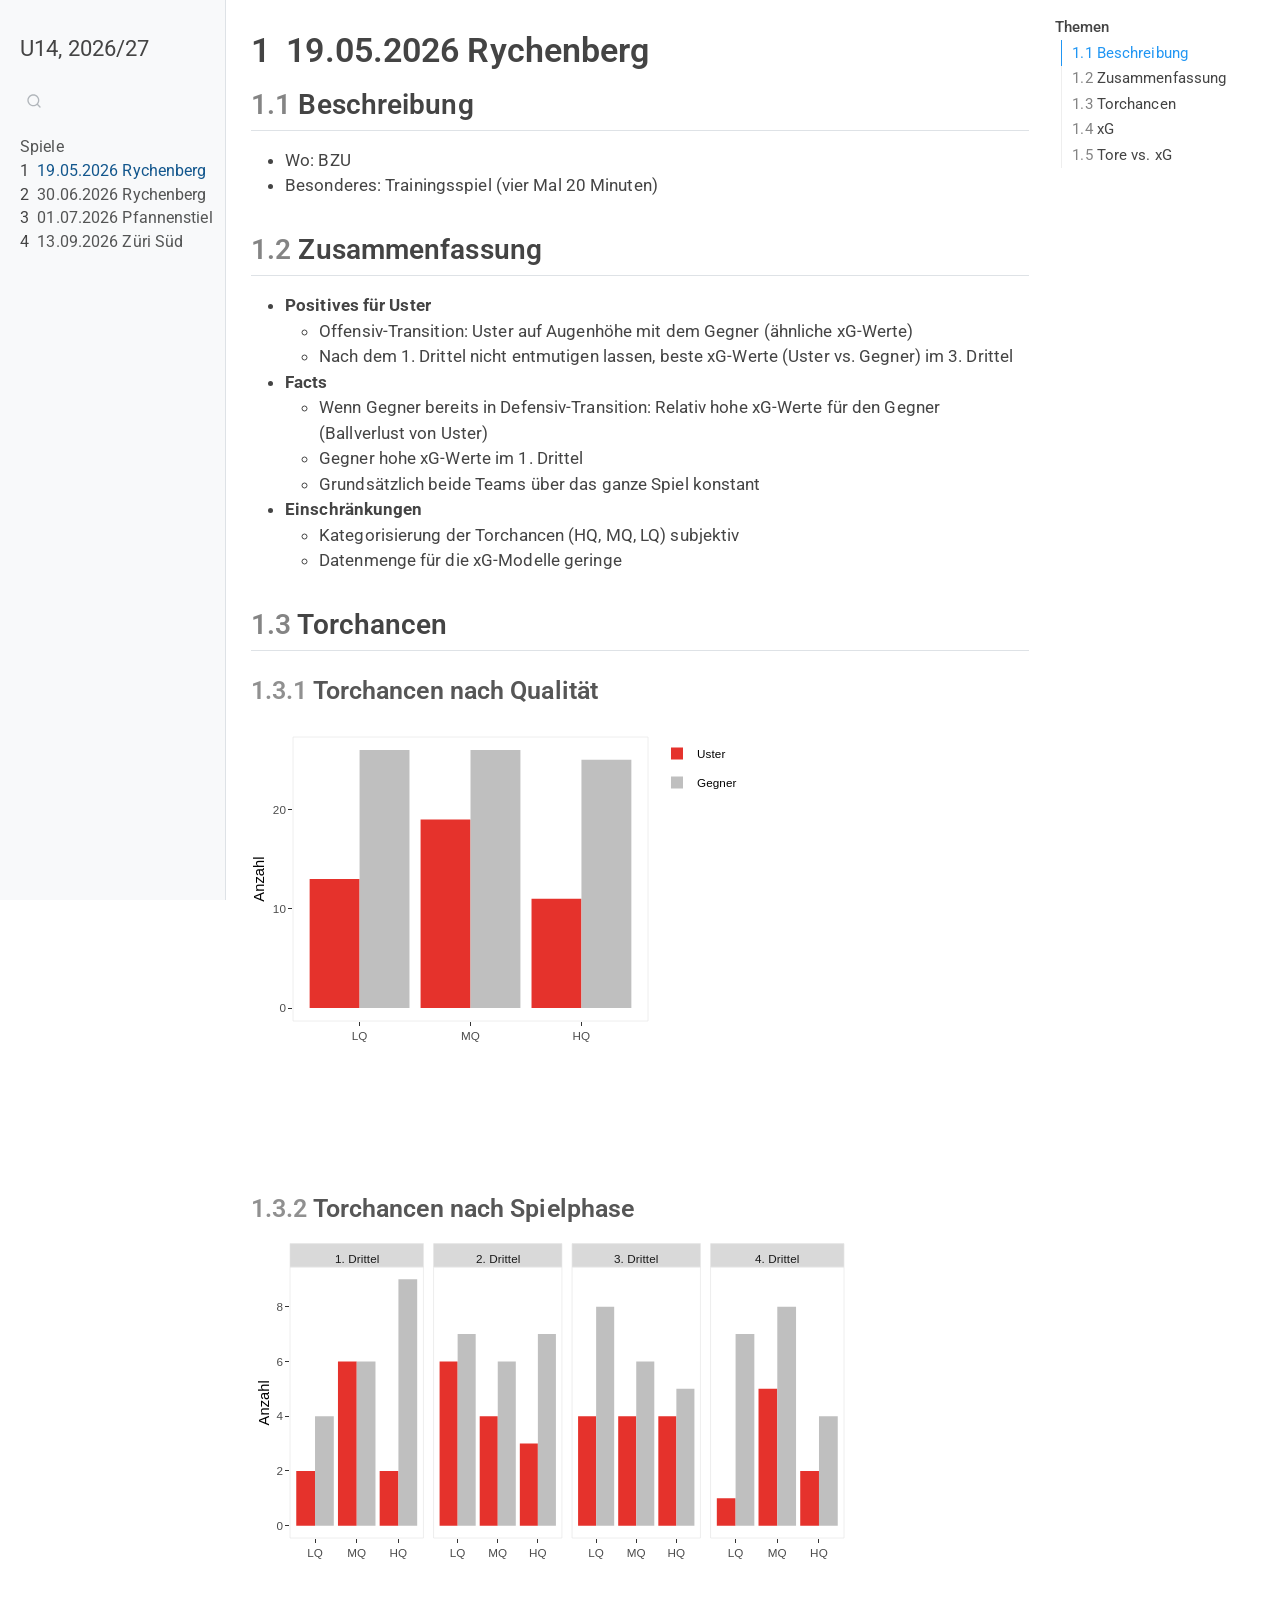
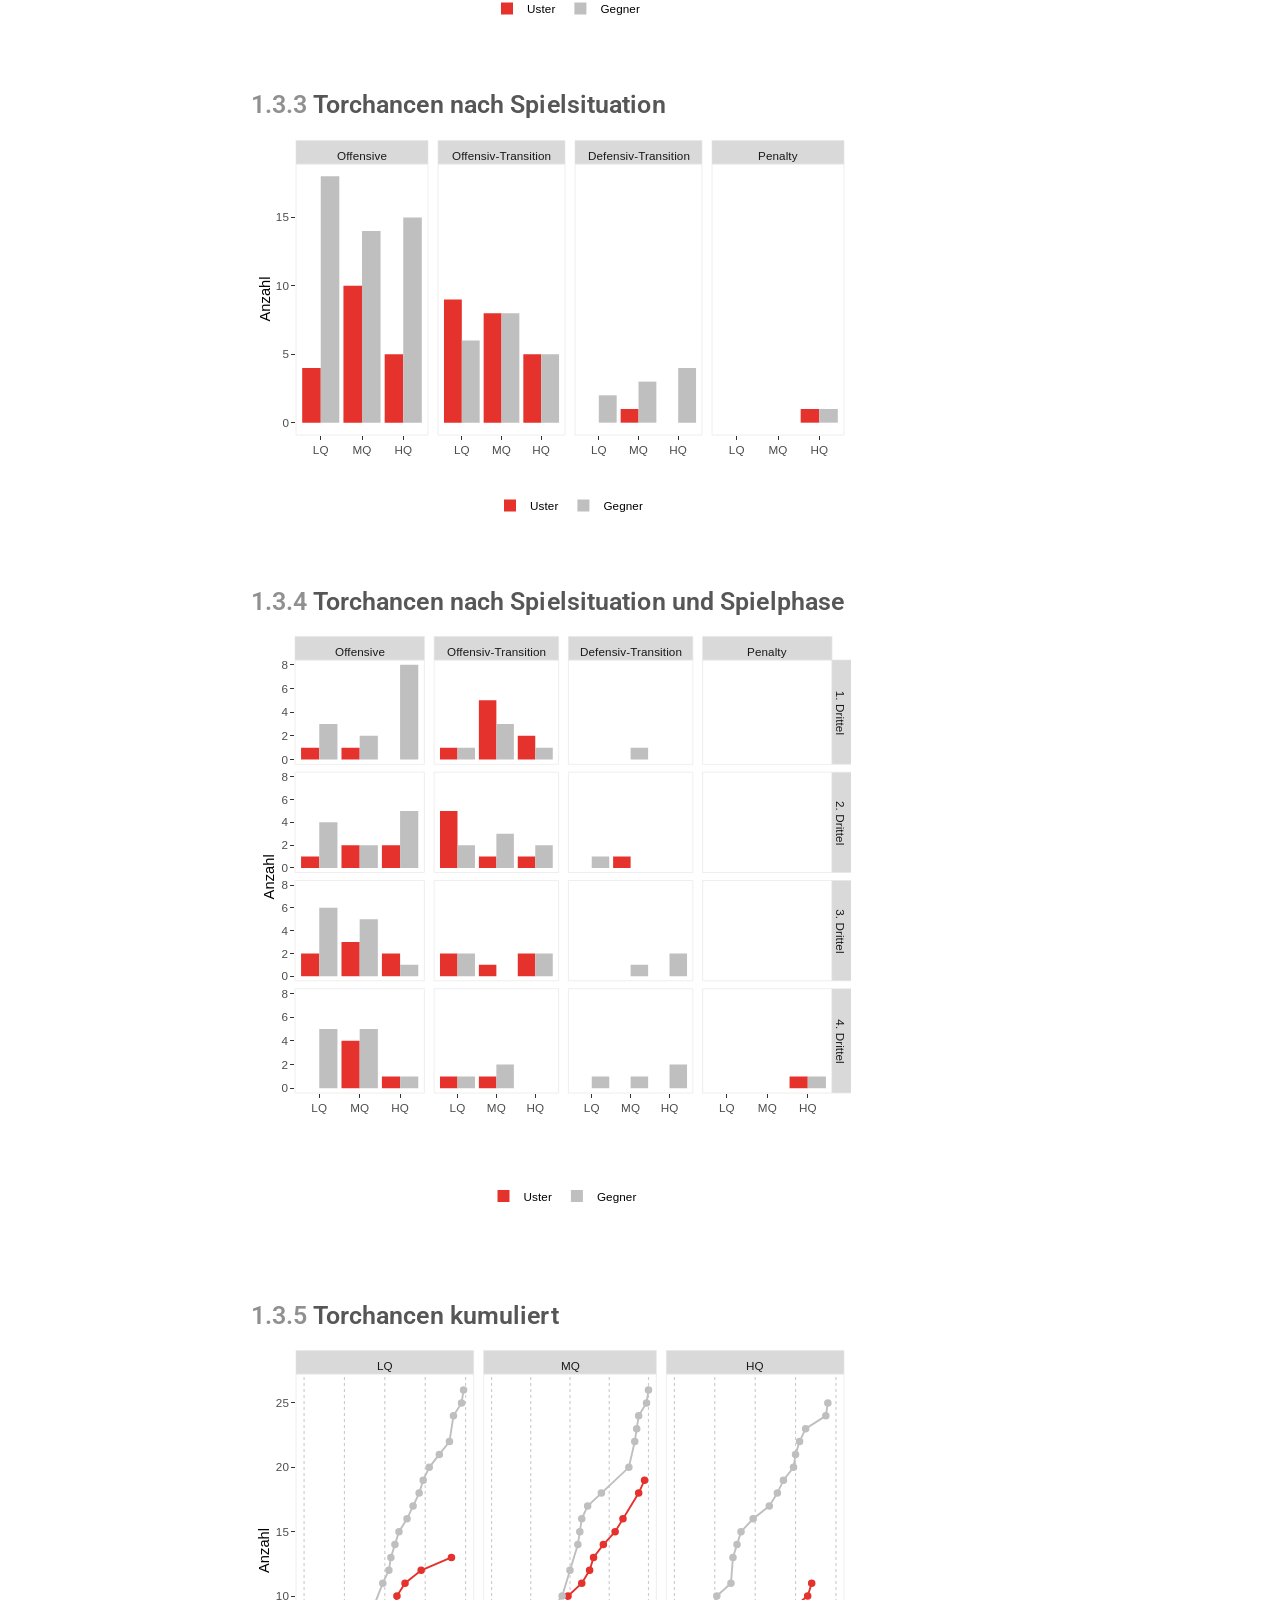
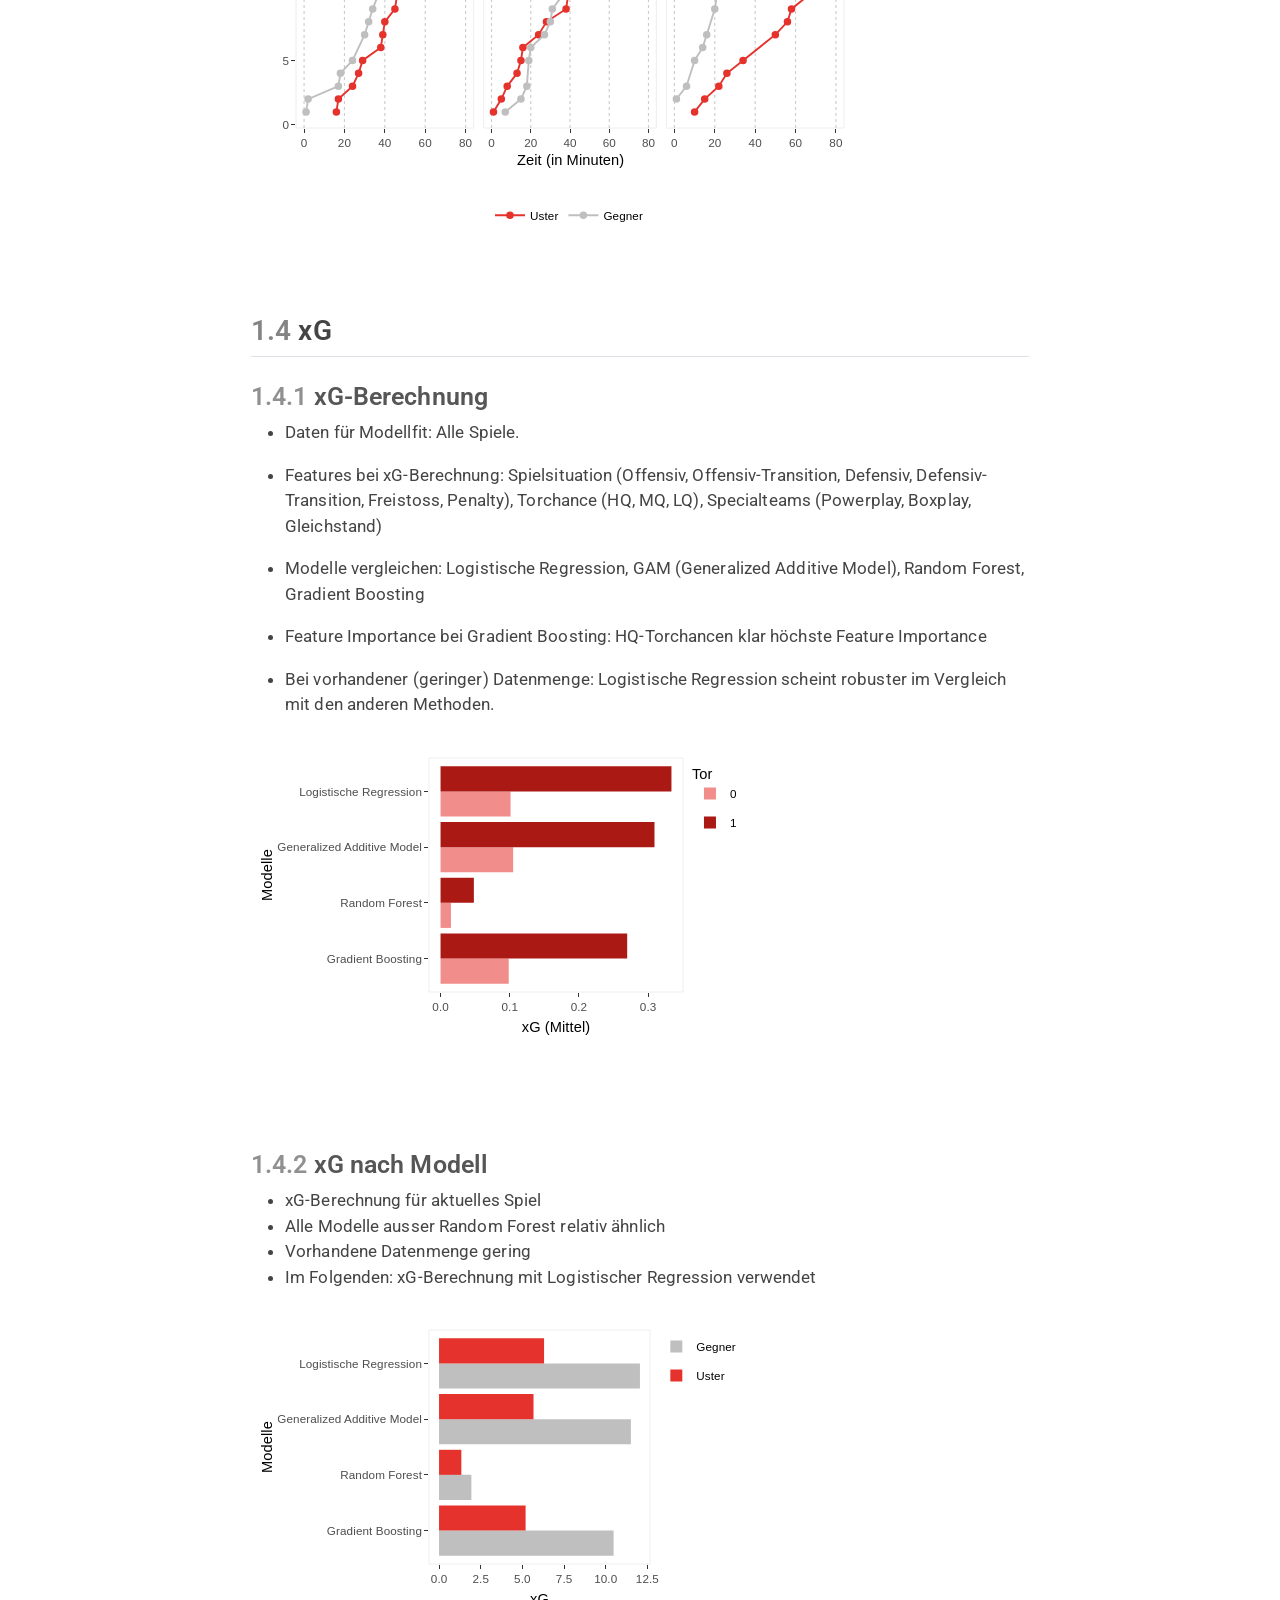
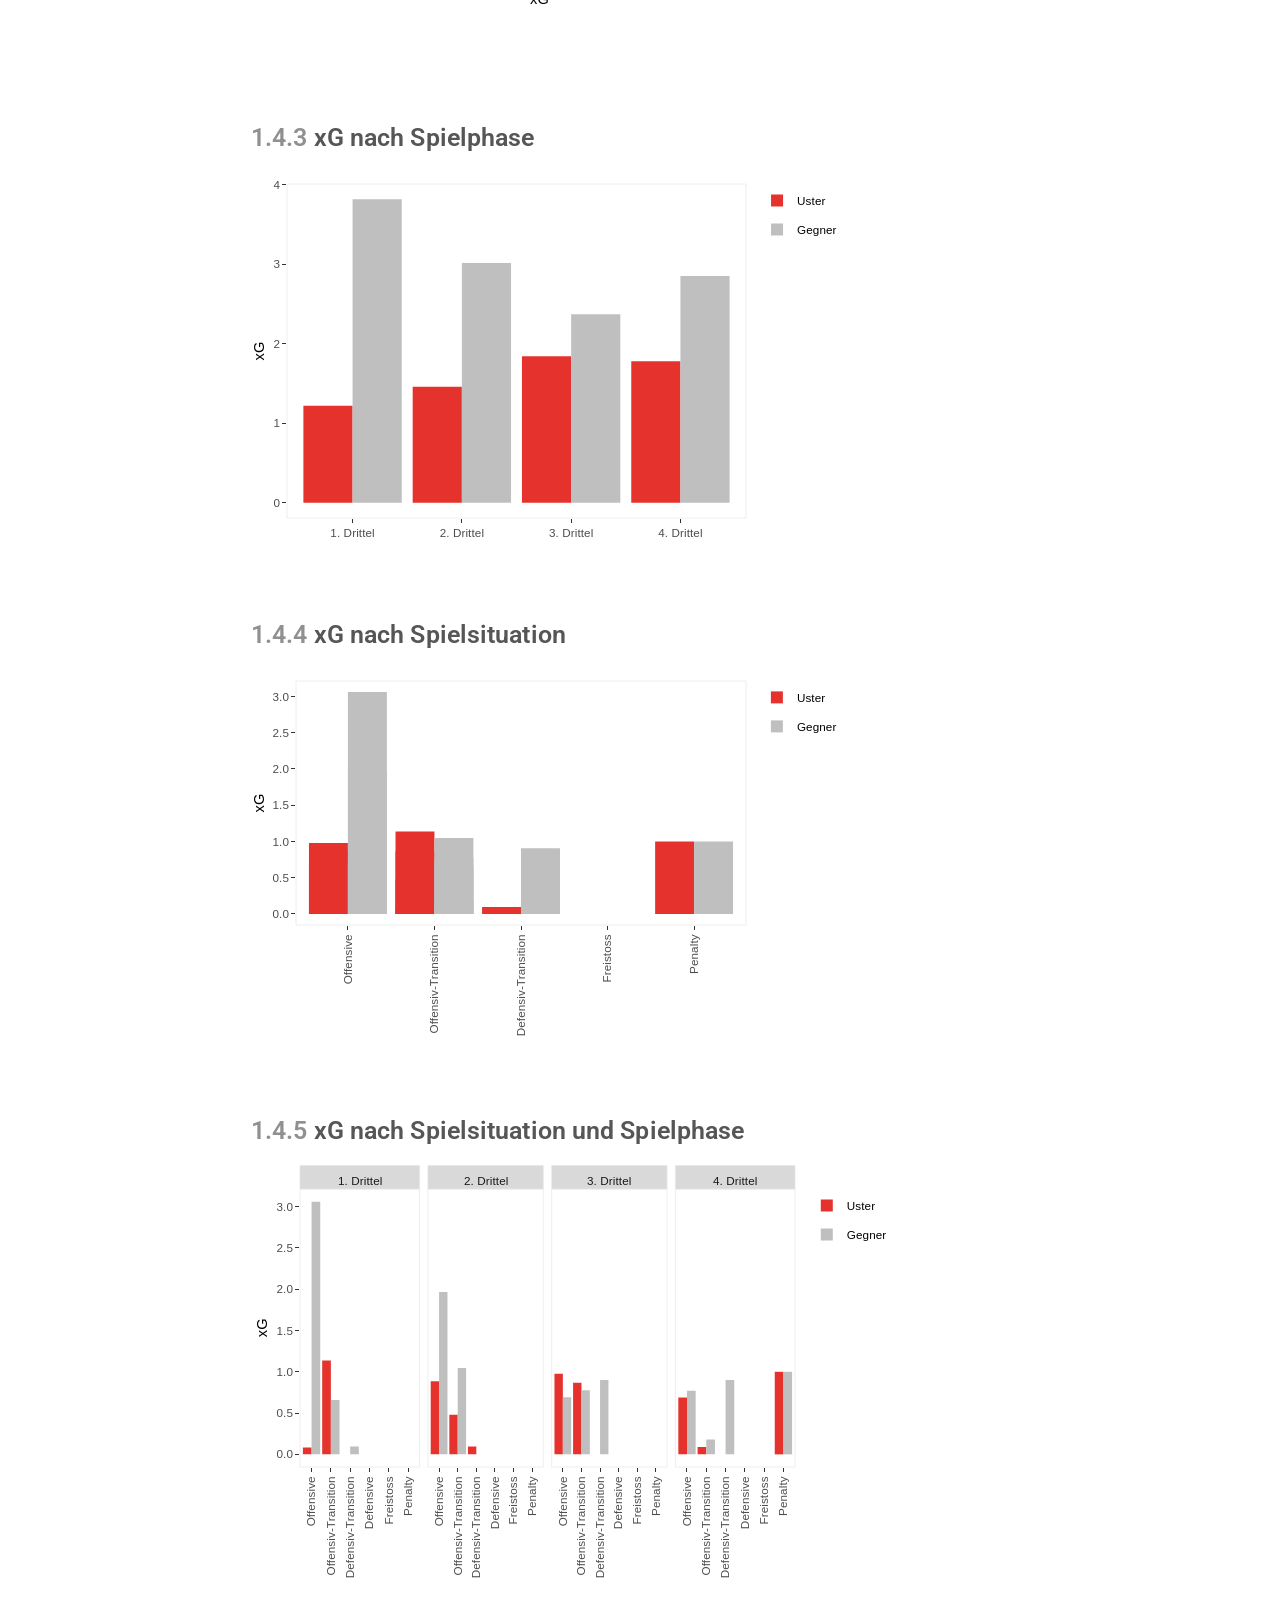
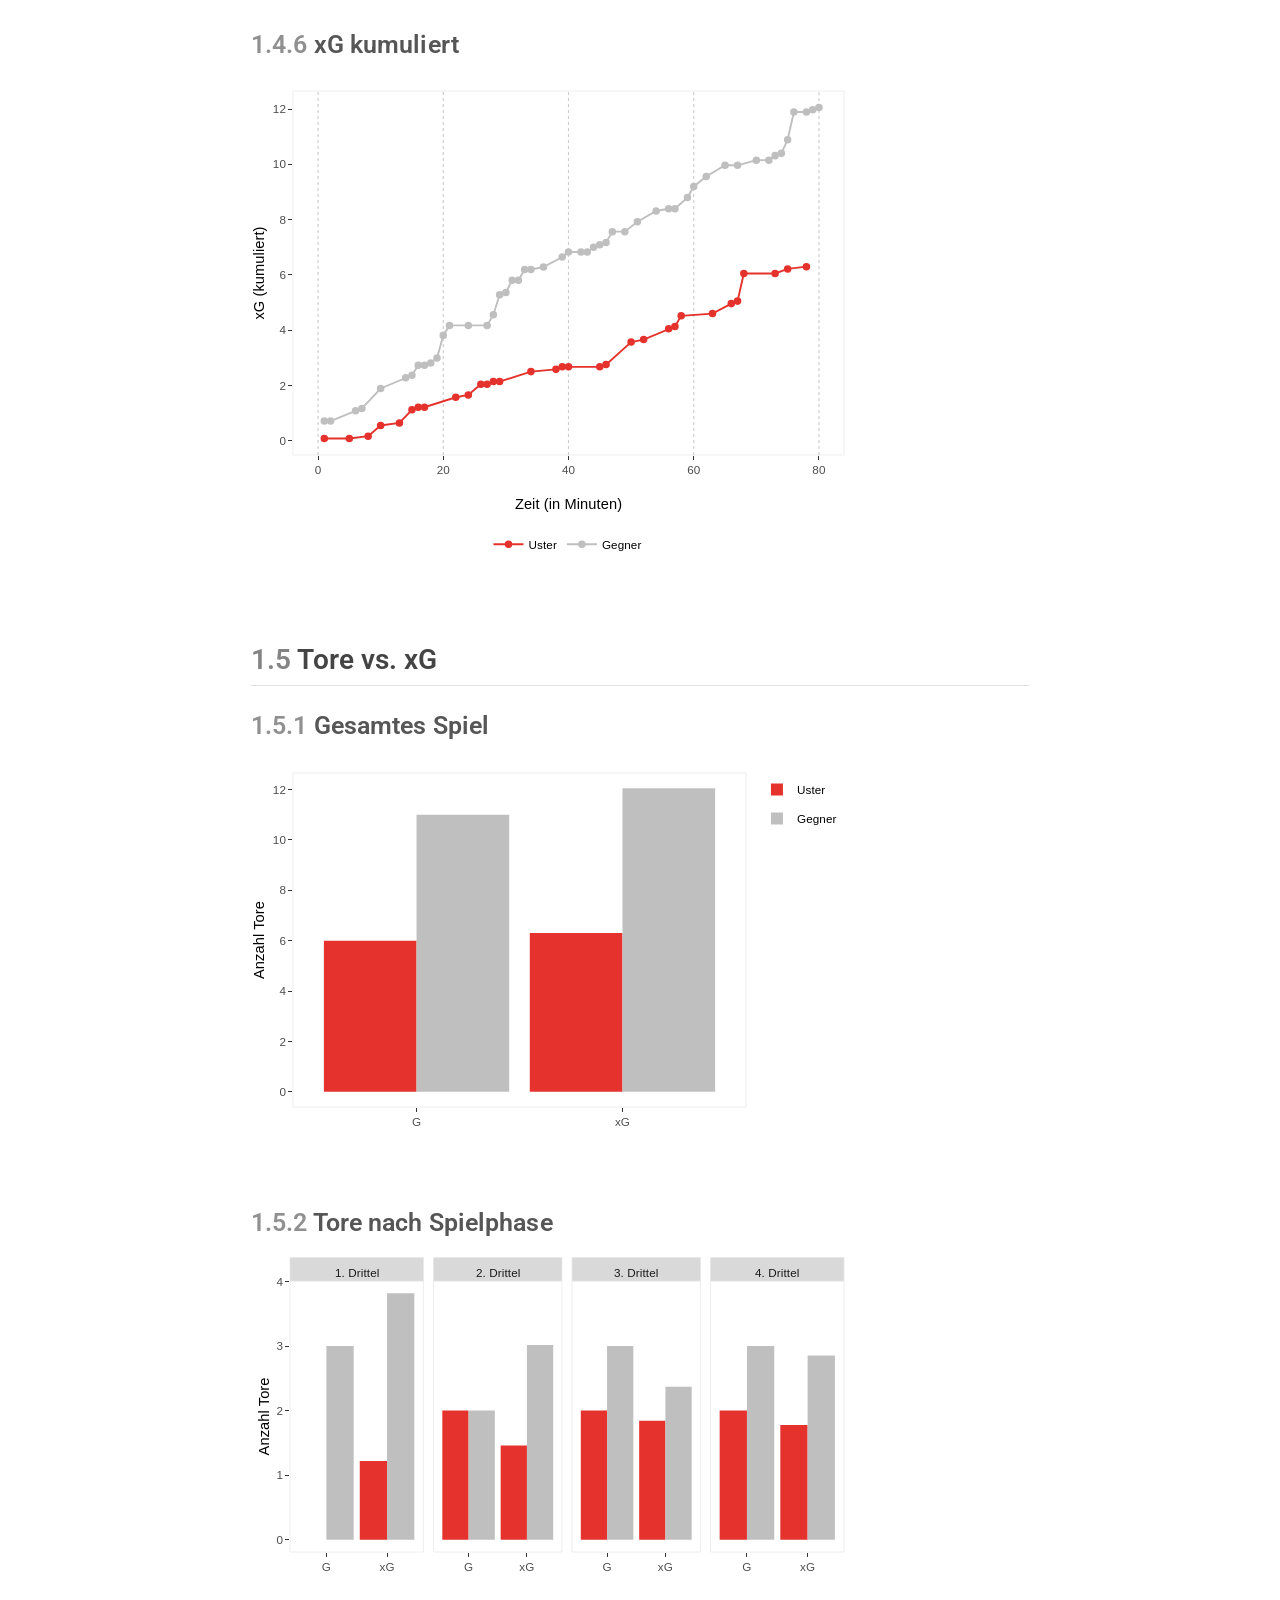
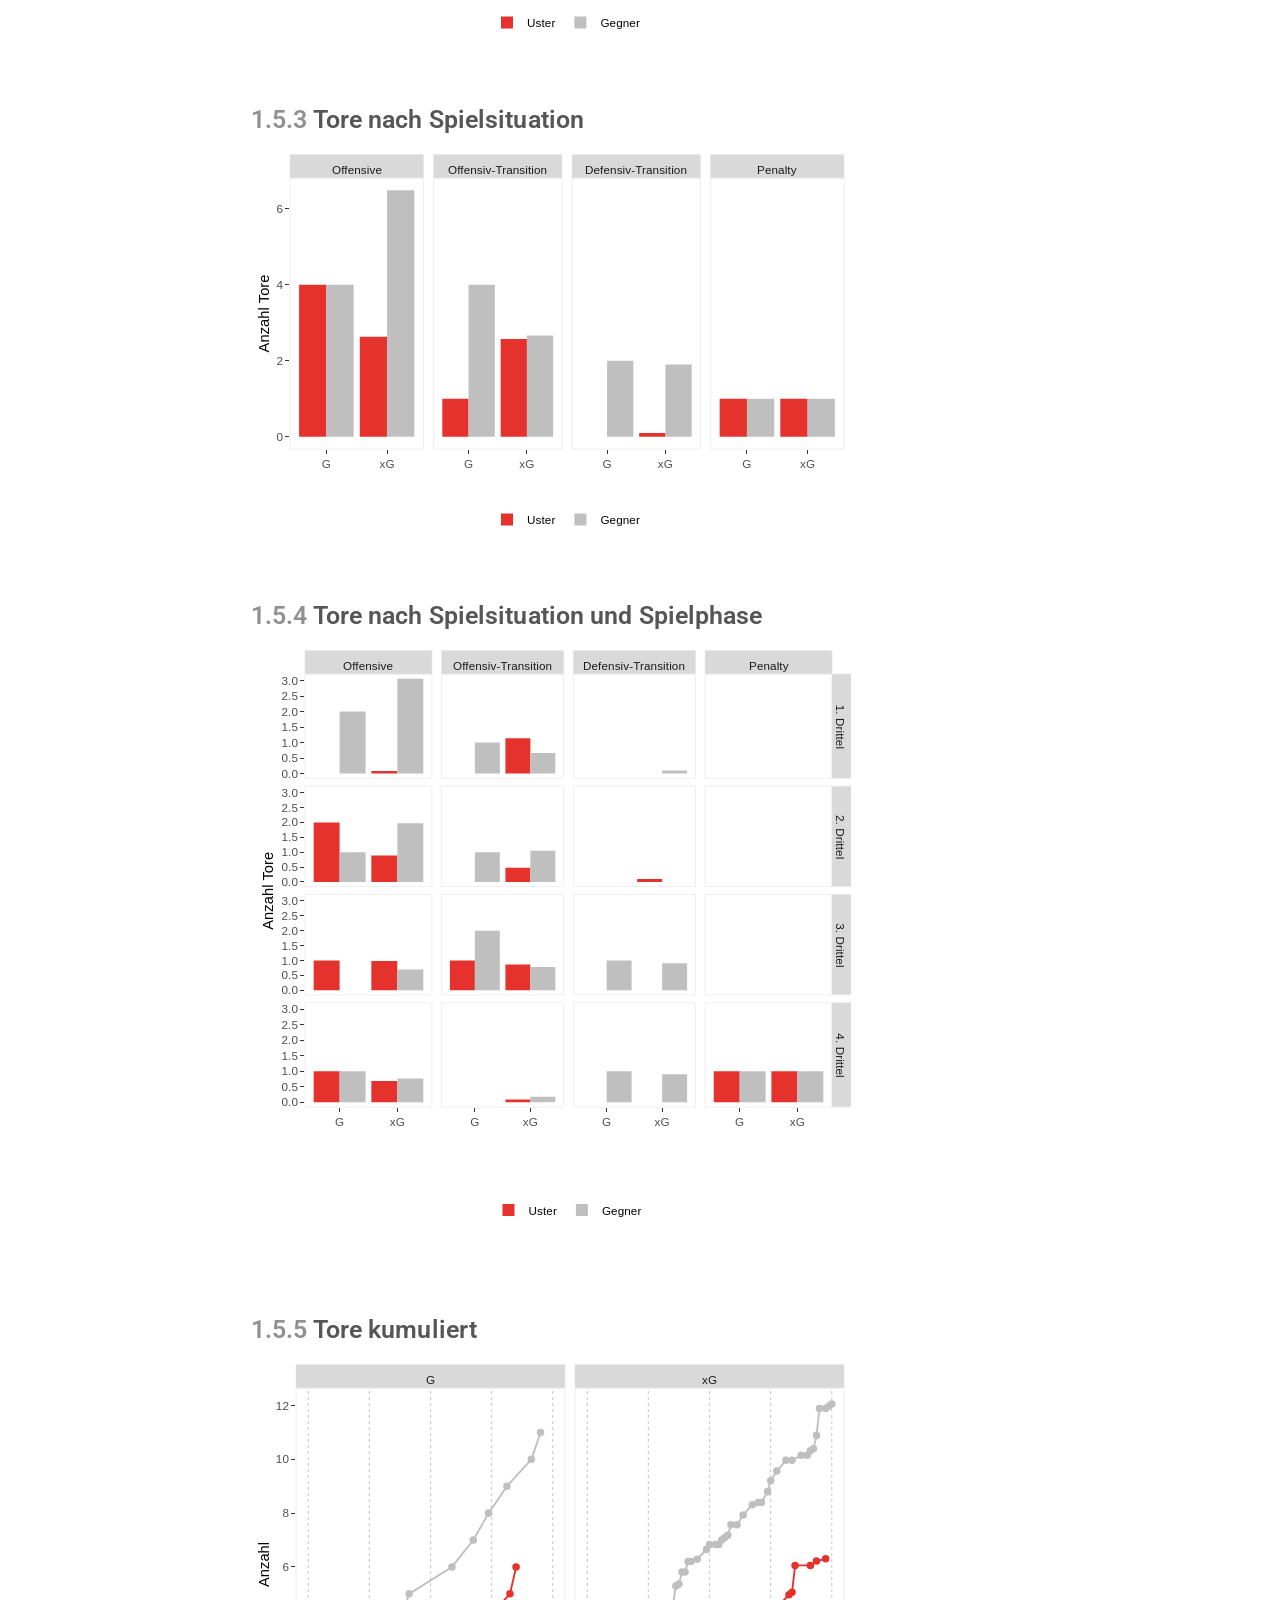
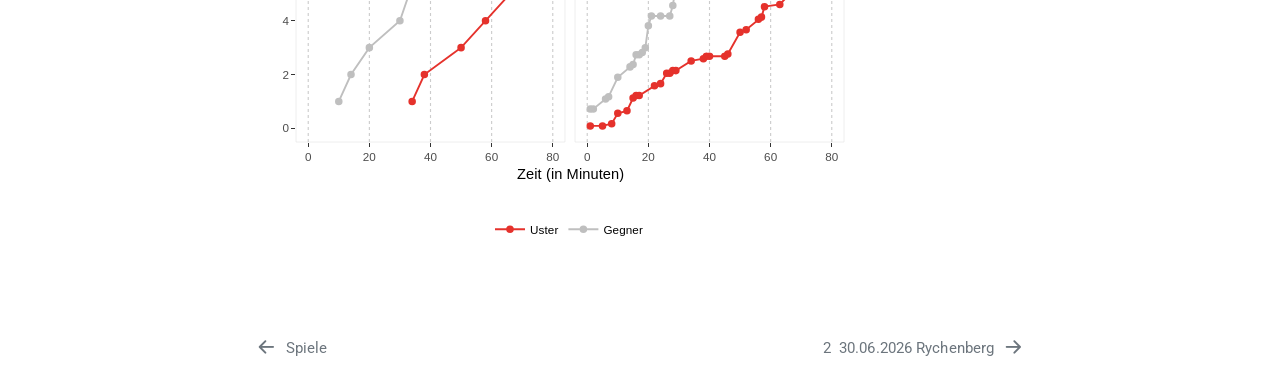
==== commit 824561e9: "update book" ====
--- a/quarto/2026-05-19_Rychenberg.html
+++ b/quarto/2026-05-19_Rychenberg.html
@@ -2,17 +2,23 @@
 <html xmlns="http://www.w3.org/1999/xhtml" lang="en" xml:lang="en"><head>
 
 <meta charset="utf-8">
-<meta name="generator" content="quarto-1.3.330">
+<meta name="generator" content="quarto-1.10.18">
 
 <meta name="viewport" content="width=device-width, initial-scale=1.0, user-scalable=yes">
 
 
-<title>U14, 2026/27 - 1&nbsp; 19.05.2026 Rychenberg</title>
+<title>1&nbsp; 19.05.2026 Rychenberg – U14, 2026/27</title>
 <style>
-code{white-space: pre-wrap;}
+/* Default styles provided by pandoc.
+** See https://pandoc.org/MANUAL.html#variables-for-html for config info.
+*/
 span.smallcaps{font-variant: small-caps;}
-div.columns{display: flex; gap: min(4vw, 1.5em);}
-div.column{flex: auto; overflow-x: auto;}
+div.columns{display: flex; gap: 1.5em;}
+div.column{flex: auto;}
+@media screen {
+div.columns{gap: min(4vw, 1.5em);}
+div.column{overflow-x: auto;}
+}
 div.hanging-indent{margin-left: 1.5em; text-indent: -1.5em;}
 ul.task-list{list-style: none;}
 ul.task-list li input[type="checkbox"] {
@@ -32,22 +38,29 @@
 <meta name="quarto:offset" content="../">
 <link href="../quarto/2026-06-30_Rychenberg.html" rel="next">
 <link href="../index.html" rel="prev">
-<script src="../site_libs/quarto-html/quarto.js"></script>
+<script src="../site_libs/quarto-html/quarto.js" type="module"></script>
+<script src="../site_libs/quarto-html/tabsets/tabsets.js" type="module"></script>
 <script src="../site_libs/quarto-html/popper.min.js"></script>
 <script src="../site_libs/quarto-html/tippy.umd.min.js"></script>
 <script src="../site_libs/quarto-html/anchor.min.js"></script>
 <link href="../site_libs/quarto-html/tippy.css" rel="stylesheet">
-<link href="../site_libs/quarto-html/quarto-syntax-highlighting.css" rel="stylesheet" id="quarto-text-highlighting-styles">
+<link href="../site_libs/quarto-html/quarto-syntax-highlighting-64a204ab8560d761af7679ceaba22944.css" rel="stylesheet" id="quarto-text-highlighting-styles">
 <script src="../site_libs/bootstrap/bootstrap.min.js"></script>
 <link href="../site_libs/bootstrap/bootstrap-icons.css" rel="stylesheet">
-<link href="../site_libs/bootstrap/bootstrap.min.css" rel="stylesheet" id="quarto-bootstrap" data-mode="light">
+<link href="../site_libs/bootstrap/bootstrap-8370a5367d6108a592df96bd5bd80613.min.css" rel="stylesheet" append-hash="true" id="quarto-bootstrap" data-mode="light">
 <script id="quarto-search-options" type="application/json">{
   "location": "sidebar",
   "copy-button": false,
   "collapse-after": 3,
   "panel-placement": "start",
   "type": "textbox",
-  "limit": 20,
+  "limit": 50,
+  "keyboard-shortcut": [
+    "f",
+    "/",
+    "s"
+  ],
+  "show-item-context": false,
   "language": {
     "search-no-results-text": "No results",
     "search-matching-documents-text": "matching documents",
@@ -56,16 +69,18 @@
     "search-more-match-text": "more match in this document",
     "search-more-matches-text": "more matches in this document",
     "search-clear-button-title": "Clear",
+    "search-text-placeholder": "",
     "search-detached-cancel-button-title": "Cancel",
-    "search-submit-button-title": "Submit"
+    "search-submit-button-title": "Submit",
+    "search-label": "Search"
   }
 }</script>
 <script src="../site_libs/htmlwidgets-1.6.4/htmlwidgets.js"></script>
-<script src="../site_libs/plotly-binding-4.12.0/plotly.js"></script>
+<script src="../site_libs/plotly-binding-4.12.1/plotly.js"></script>
 <script src="../site_libs/typedarray-0.1/typedarray.min.js"></script>
 <script src="../site_libs/jquery-3.5.1/jquery.min.js"></script>
-<link href="../site_libs/crosstalk-1.2.1/css/crosstalk.min.css" rel="stylesheet">
-<script src="../site_libs/crosstalk-1.2.1/js/crosstalk.min.js"></script>
+<link href="../site_libs/crosstalk-1.2.2/css/crosstalk.min.css" rel="stylesheet">
+<script src="../site_libs/crosstalk-1.2.2/js/crosstalk.min.js"></script>
 <link href="../site_libs/plotly-htmlwidgets-css-2.25.2/plotly-htmlwidgets.css" rel="stylesheet">
 <script src="../site_libs/plotly-main-2.25.2/plotly-latest.min.js"></script>
 
@@ -73,18 +88,18 @@
 <link rel="stylesheet" href="../styles.css">
 </head>
 
-<body class="nav-sidebar docked">
+<body class="nav-sidebar docked quarto-light">
 
 <div id="quarto-search-results"></div>
   <header id="quarto-header" class="headroom fixed-top">
   <nav class="quarto-secondary-nav">
     <div class="container-fluid d-flex">
-      <button type="button" class="quarto-btn-toggle btn" data-bs-toggle="collapse" data-bs-target="#quarto-sidebar,#quarto-sidebar-glass" aria-controls="quarto-sidebar" aria-expanded="false" aria-label="Toggle sidebar navigation" onclick="if (window.quartoToggleHeadroom) { window.quartoToggleHeadroom(); }">
+      <button type="button" class="quarto-btn-toggle btn" data-bs-toggle="collapse" role="button" data-bs-target=".quarto-sidebar-collapse-item" aria-controls="quarto-sidebar" aria-expanded="false" aria-label="Toggle sidebar navigation" onclick="if (window.quartoToggleHeadroom) { window.quartoToggleHeadroom(); }">
         <i class="bi bi-layout-text-sidebar-reverse"></i>
       </button>
-      <nav class="quarto-page-breadcrumbs" aria-label="breadcrumb"><ol class="breadcrumb"><li class="breadcrumb-item"><a href="../quarto/2026-05-19_Rychenberg.html"><span class="chapter-number">1</span>&nbsp; <span class="chapter-title">19.05.2026 Rychenberg</span></a></li></ol></nav>
-      <a class="flex-grow-1" role="button" data-bs-toggle="collapse" data-bs-target="#quarto-sidebar,#quarto-sidebar-glass" aria-controls="quarto-sidebar" aria-expanded="false" aria-label="Toggle sidebar navigation" onclick="if (window.quartoToggleHeadroom) { window.quartoToggleHeadroom(); }">      
-      </a>
+        <nav class="quarto-page-breadcrumbs" aria-label="breadcrumb"><ol class="breadcrumb"><li class="breadcrumb-item"><a href="../quarto/2026-05-19_Rychenberg.html"><span class="chapter-number">1</span>&nbsp; <span class="chapter-title">19.05.2026 Rychenberg</span></a></li></ol></nav>
+        <a class="flex-grow-1" role="navigation" data-bs-toggle="collapse" data-bs-target=".quarto-sidebar-collapse-item" aria-controls="quarto-sidebar" aria-expanded="false" aria-label="Toggle sidebar navigation" onclick="if (window.quartoToggleHeadroom) { window.quartoToggleHeadroom(); }">      
+        </a>
       <button type="button" class="btn quarto-search-button" aria-label="Search" onclick="window.quartoOpenSearch();">
         <i class="bi bi-search"></i>
       </button>
@@ -94,7 +109,7 @@
 <!-- content -->
 <div id="quarto-content" class="quarto-container page-columns page-rows-contents page-layout-full">
 <!-- sidebar -->
-  <nav id="quarto-sidebar" class="sidebar collapse collapse-horizontal sidebar-navigation docked overflow-auto">
+  <nav id="quarto-sidebar" class="sidebar collapse collapse-horizontal quarto-sidebar-collapse-item sidebar-navigation docked overflow-auto">
     <div class="pt-lg-2 mt-2 text-left sidebar-header">
     <div class="sidebar-title mb-0 py-0">
       <a href="../">U14, 2026/27</a> 
@@ -131,10 +146,16 @@
  <span class="menu-text"><span class="chapter-number">3</span>&nbsp; <span class="chapter-title">01.07.2026 Pfannenstiel</span></span></a>
   </div>
 </li>
+        <li class="sidebar-item">
+  <div class="sidebar-item-container"> 
+  <a href="../quarto/2026-09-13_Zueri-Sued.html" class="sidebar-item-text sidebar-link">
+ <span class="menu-text"><span class="chapter-number">4</span>&nbsp; <span class="chapter-title">13.09.2026 Züri Süd</span></span></a>
+  </div>
+</li>
     </ul>
     </div>
 </nav>
-<div id="quarto-sidebar-glass" data-bs-toggle="collapse" data-bs-target="#quarto-sidebar,#quarto-sidebar-glass"></div>
+<div id="quarto-sidebar-glass" class="quarto-sidebar-collapse-item" data-bs-toggle="collapse" data-bs-target=".quarto-sidebar-collapse-item"></div>
 <!-- margin-sidebar -->
     <div id="quarto-margin-sidebar" class="sidebar margin-sidebar">
         <nav id="TOC" role="doc-toc" class="toc-active">
@@ -181,7 +202,7 @@
 
 
 
-<div class="quarto-title-meta">
+<div class="quarto-title-meta column-body">
 
     
   
@@ -189,7 +210,9 @@
   </div>
   
 
+
 </header>
+
 
 <section id="beschreibung" class="level2" data-number="1.1">
 <h2 data-number="1.1" class="anchored" data-anchor-id="beschreibung"><span class="header-section-number">1.1</span> Beschreibung</h2>
@@ -225,8 +248,8 @@
 <h3 data-number="1.3.1" class="anchored" data-anchor-id="torchancen-nach-qualität"><span class="header-section-number">1.3.1</span> Torchancen nach Qualität</h3>
 <div class="cell">
 <div class="cell-output-display">
-<div id="htmlwidget-bcdbc7bc740853cebae8" style="width:100%;height:454px;" class="plotly html-widget"></div>
-<script type="application/json" data-for="htmlwidget-bcdbc7bc740853cebae8">{"x":{"data":[{"orientation":"v","width":[0.44999999999999996,0.45000000000000018,0.45000000000000018],"base":[0,0,0],"x":[0.77500000000000002,1.7749999999999999,2.7749999999999999],"y":[13,19,11],"text":["chance: LQ<br />n: 13<br />team: Uster","chance: MQ<br />n: 19<br />team: Uster","chance: HQ<br />n: 11<br />team: Uster"],"type":"bar","textposition":"none","marker":{"autocolorscale":false,"color":"rgba(229,50,44,1)","line":{"width":1.8897637795275593,"color":"transparent"}},"name":"Uster","legendgroup":"Uster","showlegend":true,"xaxis":"x","yaxis":"y","hoverinfo":"text","frame":null},{"orientation":"v","width":[0.45000000000000018,0.45000000000000018,0.45000000000000018],"base":[0,0,0],"x":[1.2250000000000001,2.2250000000000001,3.2250000000000001],"y":[26,26,25],"text":["chance: LQ<br />n: 26<br />team: Gegner","chance: MQ<br />n: 26<br />team: Gegner","chance: HQ<br />n: 25<br />team: Gegner"],"type":"bar","textposition":"none","marker":{"autocolorscale":false,"color":"rgba(191,191,191,1)","line":{"width":1.8897637795275593,"color":"transparent"}},"name":"Gegner","legendgroup":"Gegner","showlegend":true,"xaxis":"x","yaxis":"y","hoverinfo":"text","frame":null}],"layout":{"margin":{"t":23.305936073059364,"r":7.3059360730593621,"b":22.648401826484022,"l":37.260273972602747},"plot_bgcolor":"rgba(255,255,255,1)","paper_bgcolor":"rgba(255,255,255,1)","font":{"color":"rgba(0,0,0,1)","family":"","size":14.611872146118724},"xaxis":{"domain":[0,1],"automargin":true,"type":"linear","autorange":false,"range":[0.40000000000000002,3.6000000000000001],"tickmode":"array","ticktext":["LQ","MQ","HQ"],"tickvals":[1,2,3],"categoryorder":"array","categoryarray":["LQ","MQ","HQ"],"nticks":null,"ticks":"outside","tickcolor":"rgba(51,51,51,1)","ticklen":3.6529680365296811,"tickwidth":0.66417600664176002,"showticklabels":true,"tickfont":{"color":"rgba(77,77,77,1)","family":"","size":11.68949771689498},"tickangle":-0,"showline":false,"linecolor":null,"linewidth":0,"showgrid":false,"gridcolor":null,"gridwidth":0,"zeroline":false,"anchor":"y","title":{"text":"","font":{"color":"rgba(0,0,0,1)","family":"","size":14.611872146118724}},"hoverformat":".2f"},"yaxis":{"domain":[0,1],"automargin":true,"type":"linear","autorange":false,"range":[-1.3,27.300000000000001],"tickmode":"array","ticktext":["0","10","20"],"tickvals":[0,10,20],"categoryorder":"array","categoryarray":["0","10","20"],"nticks":null,"ticks":"outside","tickcolor":"rgba(51,51,51,1)","ticklen":3.6529680365296811,"tickwidth":0.66417600664176002,"showticklabels":true,"tickfont":{"color":"rgba(77,77,77,1)","family":"","size":11.68949771689498},"tickangle":-0,"showline":false,"linecolor":null,"linewidth":0,"showgrid":false,"gridcolor":null,"gridwidth":0,"zeroline":false,"anchor":"x","title":{"text":"Anzahl","font":{"color":"rgba(0,0,0,1)","family":"","size":14.611872146118724}},"hoverformat":".2f"},"shapes":[{"type":"rect","fillcolor":"rgba(255,255,255,1)","line":{"color":"rgba(229,229,229,1)","width":0.66417600664176002,"linetype":"solid"},"yref":"paper","xref":"paper","layer":"below","x0":0,"x1":1,"y0":0,"y1":1}],"showlegend":true,"legend":{"bgcolor":"rgba(255,255,255,1)","bordercolor":"transparent","borderwidth":1.8897637795275593,"font":{"color":"rgba(0,0,0,1)","family":"","size":11.68949771689498},"title":{"text":"","font":{"color":"rgba(0,0,0,1)","family":"","size":14.611872146118724}}},"hovermode":"closest","width":500,"height":350,"barmode":"relative"},"config":{"doubleClick":"reset","modeBarButtonsToAdd":["hoverclosest","hovercompare"],"showSendToCloud":false},"source":"A","attrs":{"18082081158":{"x":{},"y":{},"fill":{},"type":"bar"}},"cur_data":"18082081158","visdat":{"18082081158":["function (y) ","x"]},"highlight":{"on":"plotly_click","persistent":false,"dynamic":false,"selectize":false,"opacityDim":0.20000000000000001,"selected":{"opacity":1},"debounce":0},"shinyEvents":["plotly_hover","plotly_click","plotly_selected","plotly_relayout","plotly_brushed","plotly_brushing","plotly_clickannotation","plotly_doubleclick","plotly_deselect","plotly_afterplot","plotly_sunburstclick"],"base_url":"https://plot.ly"},"evals":[],"jsHooks":[]}</script>
+<div id="htmlwidget-bee50c4be0efcfdf75ca" style="width:100%;height:454px;" class="plotly html-widget"></div>
+<script type="application/json" data-for="htmlwidget-bee50c4be0efcfdf75ca">{"x":{"data":[{"orientation":"v","width":[0.44999999999999996,0.45000000000000018,0.45000000000000018],"base":[0,0,0],"x":[0.77500000000000002,1.7749999999999999,2.7749999999999999],"y":[13,19,11],"text":["chance: LQ<br />n: 13<br />team: Uster","chance: MQ<br />n: 19<br />team: Uster","chance: HQ<br />n: 11<br />team: Uster"],"type":"bar","textposition":"none","marker":{"autocolorscale":false,"color":"rgba(229,50,44,1)","line":{"width":1.8897637795275593,"color":"transparent"}},"name":"Uster","legendgroup":"Uster","showlegend":true,"xaxis":"x","yaxis":"y","hoverinfo":"text","frame":null},{"orientation":"v","width":[0.45000000000000018,0.45000000000000018,0.45000000000000018],"base":[0,0,0],"x":[1.2250000000000001,2.2250000000000001,3.2250000000000001],"y":[26,26,25],"text":["chance: LQ<br />n: 26<br />team: Gegner","chance: MQ<br />n: 26<br />team: Gegner","chance: HQ<br />n: 25<br />team: Gegner"],"type":"bar","textposition":"none","marker":{"autocolorscale":false,"color":"rgba(191,191,191,1)","line":{"width":1.8897637795275593,"color":"transparent"}},"name":"Gegner","legendgroup":"Gegner","showlegend":true,"xaxis":"x","yaxis":"y","hoverinfo":"text","frame":null}],"layout":{"margin":{"t":23.305936073059364,"r":7.3059360730593621,"b":22.648401826484022,"l":37.260273972602747},"plot_bgcolor":"rgba(255,255,255,1)","paper_bgcolor":"rgba(255,255,255,1)","font":{"color":"rgba(0,0,0,1)","family":"","size":14.611872146118724},"xaxis":{"domain":[0,1],"automargin":true,"type":"linear","autorange":false,"range":[0.40000000000000002,3.6000000000000001],"tickmode":"array","ticktext":["LQ","MQ","HQ"],"tickvals":[1,2,3],"categoryorder":"array","categoryarray":["LQ","MQ","HQ"],"nticks":null,"ticks":"outside","tickcolor":"rgba(51,51,51,1)","ticklen":3.6529680365296811,"tickwidth":0.66417600664176002,"showticklabels":true,"tickfont":{"color":"rgba(77,77,77,1)","family":"","size":11.68949771689498},"tickangle":-0,"showline":false,"linecolor":null,"linewidth":0,"showgrid":false,"gridcolor":null,"gridwidth":0,"zeroline":false,"anchor":"y","title":{"text":"","font":{"color":"rgba(0,0,0,1)","family":"","size":14.611872146118724}},"hoverformat":".2f"},"yaxis":{"domain":[0,1],"automargin":true,"type":"linear","autorange":false,"range":[-1.3,27.300000000000001],"tickmode":"array","ticktext":["0","10","20"],"tickvals":[0,10,20],"categoryorder":"array","categoryarray":["0","10","20"],"nticks":null,"ticks":"outside","tickcolor":"rgba(51,51,51,1)","ticklen":3.6529680365296811,"tickwidth":0.66417600664176002,"showticklabels":true,"tickfont":{"color":"rgba(77,77,77,1)","family":"","size":11.68949771689498},"tickangle":-0,"showline":false,"linecolor":null,"linewidth":0,"showgrid":false,"gridcolor":null,"gridwidth":0,"zeroline":false,"anchor":"x","title":{"text":"Anzahl","font":{"color":"rgba(0,0,0,1)","family":"","size":14.611872146118724}},"hoverformat":".2f"},"shapes":[{"type":"rect","fillcolor":"rgba(255,255,255,1)","line":{"color":"rgba(229,229,229,1)","width":0.66417600664176002,"linetype":"solid"},"yref":"paper","xref":"paper","layer":"below","x0":0,"x1":1,"y0":0,"y1":1}],"showlegend":true,"legend":{"bgcolor":"rgba(255,255,255,1)","bordercolor":"transparent","borderwidth":1.8897637795275593,"font":{"color":"rgba(0,0,0,1)","family":"","size":11.68949771689498},"title":{"text":"","font":{"color":"rgba(0,0,0,1)","family":"","size":14.611872146118724}}},"hovermode":"closest","width":500,"height":350,"barmode":"relative"},"config":{"doubleClick":"reset","modeBarButtonsToAdd":["hoverclosest","hovercompare"],"showSendToCloud":false},"source":"A","attrs":{"f22dc129ade11":{"x":{},"y":{},"fill":{},"type":"bar"}},"cur_data":"f22dc129ade11","visdat":{"f22dc129ade11":["function (y) ","x"]},"highlight":{"on":"plotly_click","persistent":false,"dynamic":false,"selectize":false,"opacityDim":0.20000000000000001,"selected":{"opacity":1},"debounce":0},"shinyEvents":["plotly_hover","plotly_click","plotly_selected","plotly_relayout","plotly_brushed","plotly_brushing","plotly_clickannotation","plotly_doubleclick","plotly_deselect","plotly_afterplot","plotly_sunburstclick"],"base_url":"https://plot.ly"},"evals":[],"jsHooks":[]}</script>
 </div>
 </div>
 </section>
@@ -234,8 +257,8 @@
 <h3 data-number="1.3.2" class="anchored" data-anchor-id="torchancen-nach-spielphase"><span class="header-section-number">1.3.2</span> Torchancen nach Spielphase</h3>
 <div class="cell">
 <div class="cell-output-display">
-<div id="htmlwidget-bf66a89ac351887873a8" style="width:100%;height:433px;" class="plotly html-widget"></div>
-<script type="application/json" data-for="htmlwidget-bf66a89ac351887873a8">{"x":{"data":[{"orientation":"v","width":[0.44999999999999996,0.45000000000000018,0.45000000000000018],"base":[0,0,0],"x":[0.77500000000000002,1.7749999999999999,2.7749999999999999],"y":[2,6,2],"text":["chance: LQ<br />n: 2<br />team: Uster","chance: MQ<br />n: 6<br />team: Uster","chance: HQ<br />n: 2<br />team: Uster"],"type":"bar","textposition":"none","marker":{"autocolorscale":false,"color":"rgba(229,50,44,1)","line":{"width":1.8897637795275593,"color":"transparent"}},"name":"Uster","legendgroup":"Uster","showlegend":true,"xaxis":"x","yaxis":"y","hoverinfo":"text","frame":null},{"orientation":"v","width":[0.44999999999999996,0.45000000000000018,0.45000000000000018],"base":[0,0,0],"x":[0.77500000000000002,1.7749999999999999,2.7749999999999999],"y":[6,4,3],"text":["chance: LQ<br />n: 6<br />team: Uster","chance: MQ<br />n: 4<br />team: Uster","chance: HQ<br />n: 3<br />team: Uster"],"type":"bar","textposition":"none","marker":{"autocolorscale":false,"color":"rgba(229,50,44,1)","line":{"width":1.8897637795275593,"color":"transparent"}},"name":"Uster","legendgroup":"Uster","showlegend":false,"xaxis":"x2","yaxis":"y","hoverinfo":"text","frame":null},{"orientation":"v","width":[0.44999999999999996,0.45000000000000018,0.45000000000000018],"base":[0,0,0],"x":[0.77500000000000002,1.7749999999999999,2.7749999999999999],"y":[4,4,4],"text":["chance: LQ<br />n: 4<br />team: Uster","chance: MQ<br />n: 4<br />team: Uster","chance: HQ<br />n: 4<br />team: Uster"],"type":"bar","textposition":"none","marker":{"autocolorscale":false,"color":"rgba(229,50,44,1)","line":{"width":1.8897637795275593,"color":"transparent"}},"name":"Uster","legendgroup":"Uster","showlegend":false,"xaxis":"x3","yaxis":"y","hoverinfo":"text","frame":null},{"orientation":"v","width":[0.44999999999999996,0.45000000000000018,0.45000000000000018],"base":[0,0,0],"x":[0.77500000000000002,1.7749999999999999,2.7749999999999999],"y":[1,5,2],"text":["chance: LQ<br />n: 1<br />team: Uster","chance: MQ<br />n: 5<br />team: Uster","chance: HQ<br />n: 2<br />team: Uster"],"type":"bar","textposition":"none","marker":{"autocolorscale":false,"color":"rgba(229,50,44,1)","line":{"width":1.8897637795275593,"color":"transparent"}},"name":"Uster","legendgroup":"Uster","showlegend":false,"xaxis":"x4","yaxis":"y","hoverinfo":"text","frame":null},{"orientation":"v","width":[0.45000000000000018,0.45000000000000018,0.45000000000000018],"base":[0,0,0],"x":[1.2250000000000001,2.2250000000000001,3.2250000000000001],"y":[4,6,9],"text":["chance: LQ<br />n: 4<br />team: Gegner","chance: MQ<br />n: 6<br />team: Gegner","chance: HQ<br />n: 9<br />team: Gegner"],"type":"bar","textposition":"none","marker":{"autocolorscale":false,"color":"rgba(191,191,191,1)","line":{"width":1.8897637795275593,"color":"transparent"}},"name":"Gegner","legendgroup":"Gegner","showlegend":true,"xaxis":"x","yaxis":"y","hoverinfo":"text","frame":null},{"orientation":"v","width":[0.45000000000000018,0.45000000000000018,0.45000000000000018],"base":[0,0,0],"x":[1.2250000000000001,2.2250000000000001,3.2250000000000001],"y":[7,6,7],"text":["chance: LQ<br />n: 7<br />team: Gegner","chance: MQ<br />n: 6<br />team: Gegner","chance: HQ<br />n: 7<br />team: Gegner"],"type":"bar","textposition":"none","marker":{"autocolorscale":false,"color":"rgba(191,191,191,1)","line":{"width":1.8897637795275593,"color":"transparent"}},"name":"Gegner","legendgroup":"Gegner","showlegend":false,"xaxis":"x2","yaxis":"y","hoverinfo":"text","frame":null},{"orientation":"v","width":[0.45000000000000018,0.45000000000000018,0.45000000000000018],"base":[0,0,0],"x":[1.2250000000000001,2.2250000000000001,3.2250000000000001],"y":[8,6,5],"text":["chance: LQ<br />n: 8<br />team: Gegner","chance: MQ<br />n: 6<br />team: Gegner","chance: HQ<br />n: 5<br />team: Gegner"],"type":"bar","textposition":"none","marker":{"autocolorscale":false,"color":"rgba(191,191,191,1)","line":{"width":1.8897637795275593,"color":"transparent"}},"name":"Gegner","legendgroup":"Gegner","showlegend":false,"xaxis":"x3","yaxis":"y","hoverinfo":"text","frame":null},{"orientation":"v","width":[0.45000000000000018,0.45000000000000018,0.45000000000000018],"base":[0,0,0],"x":[1.2250000000000001,2.2250000000000001,3.2250000000000001],"y":[7,8,4],"text":["chance: LQ<br />n: 7<br />team: Gegner","chance: MQ<br />n: 8<br />team: Gegner","chance: HQ<br />n: 4<br />team: Gegner"],"type":"bar","textposition":"none","marker":{"autocolorscale":false,"color":"rgba(191,191,191,1)","line":{"width":1.8897637795275593,"color":"transparent"}},"name":"Gegner","legendgroup":"Gegner","showlegend":false,"xaxis":"x4","yaxis":"y","hoverinfo":"text","frame":null}],"layout":{"margin":{"t":34.995433789954348,"r":7.3059360730593621,"b":22.648401826484022,"l":31.415525114155255},"plot_bgcolor":"rgba(255,255,255,1)","paper_bgcolor":"rgba(255,255,255,1)","font":{"color":"rgba(0,0,0,1)","family":"","size":14.611872146118724},"xaxis":{"domain":[0,0.2408675799086758],"automargin":true,"type":"linear","autorange":false,"range":[0.40000000000000002,3.6000000000000001],"tickmode":"array","ticktext":["LQ","MQ","HQ"],"tickvals":[1,2,3],"categoryorder":"array","categoryarray":["LQ","MQ","HQ"],"nticks":null,"ticks":"outside","tickcolor":"rgba(51,51,51,1)","ticklen":3.6529680365296811,"tickwidth":0.66417600664176002,"showticklabels":true,"tickfont":{"color":"rgba(77,77,77,1)","family":"","size":11.68949771689498},"tickangle":-0,"showline":false,"linecolor":null,"linewidth":0,"showgrid":false,"gridcolor":null,"gridwidth":0,"zeroline":false,"anchor":"y","title":"","hoverformat":".2f"},"yaxis":{"domain":[0,1],"automargin":true,"type":"linear","autorange":false,"range":[-0.45000000000000001,9.4499999999999993],"tickmode":"array","ticktext":["0","2","4","6","8"],"tickvals":[0,2,4,6,7.9999999999999991],"categoryorder":"array","categoryarray":["0","2","4","6","8"],"nticks":null,"ticks":"outside","tickcolor":"rgba(51,51,51,1)","ticklen":3.6529680365296811,"tickwidth":0.66417600664176002,"showticklabels":true,"tickfont":{"color":"rgba(77,77,77,1)","family":"","size":11.68949771689498},"tickangle":-0,"showline":false,"linecolor":null,"linewidth":0,"showgrid":false,"gridcolor":null,"gridwidth":0,"zeroline":false,"anchor":"x","title":"","hoverformat":".2f"},"annotations":[{"text":"Anzahl","x":0,"y":0.5,"showarrow":false,"ax":0,"ay":0,"font":{"color":"rgba(0,0,0,1)","family":"","size":14.611872146118724},"xref":"paper","yref":"paper","textangle":-90,"xanchor":"right","yanchor":"center","annotationType":"axis","xshift":-16.073059360730603},{"text":"1. Drittel","x":0.1204337899543379,"y":1,"showarrow":false,"ax":0,"ay":0,"font":{"color":"rgba(26,26,26,1)","family":"","size":11.68949771689498},"xref":"paper","yref":"paper","textangle":-0,"xanchor":"center","yanchor":"bottom"},{"text":"2. Drittel","x":0.375,"y":1,"showarrow":false,"ax":0,"ay":0,"font":{"color":"rgba(26,26,26,1)","family":"","size":11.68949771689498},"xref":"paper","yref":"paper","textangle":-0,"xanchor":"center","yanchor":"bottom"},{"text":"3. Drittel","x":0.625,"y":1,"showarrow":false,"ax":0,"ay":0,"font":{"color":"rgba(26,26,26,1)","family":"","size":11.68949771689498},"xref":"paper","yref":"paper","textangle":-0,"xanchor":"center","yanchor":"bottom"},{"text":"4. Drittel","x":0.87956621004566204,"y":1,"showarrow":false,"ax":0,"ay":0,"font":{"color":"rgba(26,26,26,1)","family":"","size":11.68949771689498},"xref":"paper","yref":"paper","textangle":-0,"xanchor":"center","yanchor":"bottom"}],"shapes":[{"type":"rect","fillcolor":"rgba(255,255,255,1)","line":{"color":"rgba(229,229,229,1)","width":0.66417600664176002,"linetype":"solid"},"yref":"paper","xref":"paper","layer":"below","x0":0,"x1":0.2408675799086758,"y0":0,"y1":1},{"type":"rect","fillcolor":"rgba(217,217,217,1)","line":{"color":"rgba(229,229,229,1)","width":0.66417600664176002,"linetype":"solid"},"yref":"paper","xref":"paper","layer":"below","x0":0,"x1":0.2408675799086758,"y0":0,"y1":23.37899543378996,"yanchor":1,"ysizemode":"pixel"},{"type":"rect","fillcolor":"rgba(255,255,255,1)","line":{"color":"rgba(229,229,229,1)","width":0.66417600664176002,"linetype":"solid"},"yref":"paper","xref":"paper","layer":"below","x0":0.2591324200913242,"x1":0.4908675799086758,"y0":0,"y1":1},{"type":"rect","fillcolor":"rgba(217,217,217,1)","line":{"color":"rgba(229,229,229,1)","width":0.66417600664176002,"linetype":"solid"},"yref":"paper","xref":"paper","layer":"below","x0":0.2591324200913242,"x1":0.4908675799086758,"y0":0,"y1":23.37899543378996,"yanchor":1,"ysizemode":"pixel"},{"type":"rect","fillcolor":"rgba(255,255,255,1)","line":{"color":"rgba(229,229,229,1)","width":0.66417600664176002,"linetype":"solid"},"yref":"paper","xref":"paper","layer":"below","x0":0.5091324200913242,"x1":0.7408675799086758,"y0":0,"y1":1},{"type":"rect","fillcolor":"rgba(217,217,217,1)","line":{"color":"rgba(229,229,229,1)","width":0.66417600664176002,"linetype":"solid"},"yref":"paper","xref":"paper","layer":"below","x0":0.5091324200913242,"x1":0.7408675799086758,"y0":0,"y1":23.37899543378996,"yanchor":1,"ysizemode":"pixel"},{"type":"rect","fillcolor":"rgba(255,255,255,1)","line":{"color":"rgba(229,229,229,1)","width":0.66417600664176002,"linetype":"solid"},"yref":"paper","xref":"paper","layer":"below","x0":0.7591324200913242,"x1":1,"y0":0,"y1":1},{"type":"rect","fillcolor":"rgba(217,217,217,1)","line":{"color":"rgba(229,229,229,1)","width":0.66417600664176002,"linetype":"solid"},"yref":"paper","xref":"paper","layer":"below","x0":0.7591324200913242,"x1":1,"y0":0,"y1":23.37899543378996,"yanchor":1,"ysizemode":"pixel"}],"xaxis2":{"type":"linear","autorange":false,"range":[0.40000000000000002,3.6000000000000001],"tickmode":"array","ticktext":["LQ","MQ","HQ"],"tickvals":[1,2,3],"categoryorder":"array","categoryarray":["LQ","MQ","HQ"],"nticks":null,"ticks":"outside","tickcolor":"rgba(51,51,51,1)","ticklen":3.6529680365296811,"tickwidth":0.66417600664176002,"showticklabels":true,"tickfont":{"color":"rgba(77,77,77,1)","family":"","size":11.68949771689498},"tickangle":-0,"showline":false,"linecolor":null,"linewidth":0,"showgrid":false,"domain":[0.2591324200913242,0.4908675799086758],"gridcolor":null,"gridwidth":0,"zeroline":false,"anchor":"y","title":"","hoverformat":".2f"},"xaxis3":{"type":"linear","autorange":false,"range":[0.40000000000000002,3.6000000000000001],"tickmode":"array","ticktext":["LQ","MQ","HQ"],"tickvals":[1,2,3],"categoryorder":"array","categoryarray":["LQ","MQ","HQ"],"nticks":null,"ticks":"outside","tickcolor":"rgba(51,51,51,1)","ticklen":3.6529680365296811,"tickwidth":0.66417600664176002,"showticklabels":true,"tickfont":{"color":"rgba(77,77,77,1)","family":"","size":11.68949771689498},"tickangle":-0,"showline":false,"linecolor":null,"linewidth":0,"showgrid":false,"domain":[0.5091324200913242,0.7408675799086758],"gridcolor":null,"gridwidth":0,"zeroline":false,"anchor":"y","title":"","hoverformat":".2f"},"xaxis4":{"type":"linear","autorange":false,"range":[0.40000000000000002,3.6000000000000001],"tickmode":"array","ticktext":["LQ","MQ","HQ"],"tickvals":[1,2,3],"categoryorder":"array","categoryarray":["LQ","MQ","HQ"],"nticks":null,"ticks":"outside","tickcolor":"rgba(51,51,51,1)","ticklen":3.6529680365296811,"tickwidth":0.66417600664176002,"showticklabels":true,"tickfont":{"color":"rgba(77,77,77,1)","family":"","size":11.68949771689498},"tickangle":-0,"showline":false,"linecolor":null,"linewidth":0,"showgrid":false,"domain":[0.7591324200913242,1],"gridcolor":null,"gridwidth":0,"zeroline":false,"anchor":"y","title":"","hoverformat":".2f"},"showlegend":true,"legend":{"bgcolor":"rgba(255,255,255,1)","bordercolor":"transparent","borderwidth":1.8897637795275593,"font":{"color":"rgba(0,0,0,1)","family":"","size":11.68949771689498},"title":{"text":"","font":{"color":"rgba(0,0,0,1)","family":"","size":14.611872146118724}},"orientation":"h","x":0.5,"xanchor":"center","y":-0.20000000000000001,"yanchor":"top"},"hovermode":"closest","width":600,"height":400,"barmode":"relative"},"config":{"doubleClick":"reset","modeBarButtonsToAdd":["hoverclosest","hovercompare"],"showSendToCloud":false},"source":"A","attrs":{"180814803054":{"x":{},"y":{},"fill":{},"type":"bar"}},"cur_data":"180814803054","visdat":{"180814803054":["function (y) ","x"]},"highlight":{"on":"plotly_click","persistent":false,"dynamic":false,"selectize":false,"opacityDim":0.20000000000000001,"selected":{"opacity":1},"debounce":0},"shinyEvents":["plotly_hover","plotly_click","plotly_selected","plotly_relayout","plotly_brushed","plotly_brushing","plotly_clickannotation","plotly_doubleclick","plotly_deselect","plotly_afterplot","plotly_sunburstclick"],"base_url":"https://plot.ly"},"evals":[],"jsHooks":[]}</script>
+<div id="htmlwidget-f8485a88c795075dcd52" style="width:100%;height:433px;" class="plotly html-widget"></div>
+<script type="application/json" data-for="htmlwidget-f8485a88c795075dcd52">{"x":{"data":[{"orientation":"v","width":[0.44999999999999996,0.45000000000000018,0.45000000000000018],"base":[0,0,0],"x":[0.77500000000000002,1.7749999999999999,2.7749999999999999],"y":[2,6,2],"text":["chance: LQ<br />n: 2<br />team: Uster","chance: MQ<br />n: 6<br />team: Uster","chance: HQ<br />n: 2<br />team: Uster"],"type":"bar","textposition":"none","marker":{"autocolorscale":false,"color":"rgba(229,50,44,1)","line":{"width":1.8897637795275593,"color":"transparent"}},"name":"Uster","legendgroup":"Uster","showlegend":true,"xaxis":"x","yaxis":"y","hoverinfo":"text","frame":null},{"orientation":"v","width":[0.44999999999999996,0.45000000000000018,0.45000000000000018],"base":[0,0,0],"x":[0.77500000000000002,1.7749999999999999,2.7749999999999999],"y":[6,4,3],"text":["chance: LQ<br />n: 6<br />team: Uster","chance: MQ<br />n: 4<br />team: Uster","chance: HQ<br />n: 3<br />team: Uster"],"type":"bar","textposition":"none","marker":{"autocolorscale":false,"color":"rgba(229,50,44,1)","line":{"width":1.8897637795275593,"color":"transparent"}},"name":"Uster","legendgroup":"Uster","showlegend":false,"xaxis":"x2","yaxis":"y","hoverinfo":"text","frame":null},{"orientation":"v","width":[0.44999999999999996,0.45000000000000018,0.45000000000000018],"base":[0,0,0],"x":[0.77500000000000002,1.7749999999999999,2.7749999999999999],"y":[4,4,4],"text":["chance: LQ<br />n: 4<br />team: Uster","chance: MQ<br />n: 4<br />team: Uster","chance: HQ<br />n: 4<br />team: Uster"],"type":"bar","textposition":"none","marker":{"autocolorscale":false,"color":"rgba(229,50,44,1)","line":{"width":1.8897637795275593,"color":"transparent"}},"name":"Uster","legendgroup":"Uster","showlegend":false,"xaxis":"x3","yaxis":"y","hoverinfo":"text","frame":null},{"orientation":"v","width":[0.44999999999999996,0.45000000000000018,0.45000000000000018],"base":[0,0,0],"x":[0.77500000000000002,1.7749999999999999,2.7749999999999999],"y":[1,5,2],"text":["chance: LQ<br />n: 1<br />team: Uster","chance: MQ<br />n: 5<br />team: Uster","chance: HQ<br />n: 2<br />team: Uster"],"type":"bar","textposition":"none","marker":{"autocolorscale":false,"color":"rgba(229,50,44,1)","line":{"width":1.8897637795275593,"color":"transparent"}},"name":"Uster","legendgroup":"Uster","showlegend":false,"xaxis":"x4","yaxis":"y","hoverinfo":"text","frame":null},{"orientation":"v","width":[0.45000000000000018,0.45000000000000018,0.45000000000000018],"base":[0,0,0],"x":[1.2250000000000001,2.2250000000000001,3.2250000000000001],"y":[4,6,9],"text":["chance: LQ<br />n: 4<br />team: Gegner","chance: MQ<br />n: 6<br />team: Gegner","chance: HQ<br />n: 9<br />team: Gegner"],"type":"bar","textposition":"none","marker":{"autocolorscale":false,"color":"rgba(191,191,191,1)","line":{"width":1.8897637795275593,"color":"transparent"}},"name":"Gegner","legendgroup":"Gegner","showlegend":true,"xaxis":"x","yaxis":"y","hoverinfo":"text","frame":null},{"orientation":"v","width":[0.45000000000000018,0.45000000000000018,0.45000000000000018],"base":[0,0,0],"x":[1.2250000000000001,2.2250000000000001,3.2250000000000001],"y":[7,6,7],"text":["chance: LQ<br />n: 7<br />team: Gegner","chance: MQ<br />n: 6<br />team: Gegner","chance: HQ<br />n: 7<br />team: Gegner"],"type":"bar","textposition":"none","marker":{"autocolorscale":false,"color":"rgba(191,191,191,1)","line":{"width":1.8897637795275593,"color":"transparent"}},"name":"Gegner","legendgroup":"Gegner","showlegend":false,"xaxis":"x2","yaxis":"y","hoverinfo":"text","frame":null},{"orientation":"v","width":[0.45000000000000018,0.45000000000000018,0.45000000000000018],"base":[0,0,0],"x":[1.2250000000000001,2.2250000000000001,3.2250000000000001],"y":[8,6,5],"text":["chance: LQ<br />n: 8<br />team: Gegner","chance: MQ<br />n: 6<br />team: Gegner","chance: HQ<br />n: 5<br />team: Gegner"],"type":"bar","textposition":"none","marker":{"autocolorscale":false,"color":"rgba(191,191,191,1)","line":{"width":1.8897637795275593,"color":"transparent"}},"name":"Gegner","legendgroup":"Gegner","showlegend":false,"xaxis":"x3","yaxis":"y","hoverinfo":"text","frame":null},{"orientation":"v","width":[0.45000000000000018,0.45000000000000018,0.45000000000000018],"base":[0,0,0],"x":[1.2250000000000001,2.2250000000000001,3.2250000000000001],"y":[7,8,4],"text":["chance: LQ<br />n: 7<br />team: Gegner","chance: MQ<br />n: 8<br />team: Gegner","chance: HQ<br />n: 4<br />team: Gegner"],"type":"bar","textposition":"none","marker":{"autocolorscale":false,"color":"rgba(191,191,191,1)","line":{"width":1.8897637795275593,"color":"transparent"}},"name":"Gegner","legendgroup":"Gegner","showlegend":false,"xaxis":"x4","yaxis":"y","hoverinfo":"text","frame":null}],"layout":{"margin":{"t":34.995433789954348,"r":7.3059360730593621,"b":22.648401826484022,"l":31.415525114155255},"plot_bgcolor":"rgba(255,255,255,1)","paper_bgcolor":"rgba(255,255,255,1)","font":{"color":"rgba(0,0,0,1)","family":"","size":14.611872146118724},"xaxis":{"domain":[0,0.2408675799086758],"automargin":true,"type":"linear","autorange":false,"range":[0.40000000000000002,3.6000000000000001],"tickmode":"array","ticktext":["LQ","MQ","HQ"],"tickvals":[1,2,3],"categoryorder":"array","categoryarray":["LQ","MQ","HQ"],"nticks":null,"ticks":"outside","tickcolor":"rgba(51,51,51,1)","ticklen":3.6529680365296811,"tickwidth":0.66417600664176002,"showticklabels":true,"tickfont":{"color":"rgba(77,77,77,1)","family":"","size":11.68949771689498},"tickangle":-0,"showline":false,"linecolor":null,"linewidth":0,"showgrid":false,"gridcolor":null,"gridwidth":0,"zeroline":false,"anchor":"y","title":"","hoverformat":".2f"},"yaxis":{"domain":[0,1],"automargin":true,"type":"linear","autorange":false,"range":[-0.45000000000000001,9.4499999999999993],"tickmode":"array","ticktext":["0","2","4","6","8"],"tickvals":[0,2,4,6,7.9999999999999991],"categoryorder":"array","categoryarray":["0","2","4","6","8"],"nticks":null,"ticks":"outside","tickcolor":"rgba(51,51,51,1)","ticklen":3.6529680365296811,"tickwidth":0.66417600664176002,"showticklabels":true,"tickfont":{"color":"rgba(77,77,77,1)","family":"","size":11.68949771689498},"tickangle":-0,"showline":false,"linecolor":null,"linewidth":0,"showgrid":false,"gridcolor":null,"gridwidth":0,"zeroline":false,"anchor":"x","title":"","hoverformat":".2f"},"annotations":[{"text":"Anzahl","x":0,"y":0.5,"showarrow":false,"ax":0,"ay":0,"font":{"color":"rgba(0,0,0,1)","family":"","size":14.611872146118724},"xref":"paper","yref":"paper","textangle":-90,"xanchor":"right","yanchor":"center","annotationType":"axis","xshift":-16.073059360730603},{"text":"1. Drittel","x":0.1204337899543379,"y":1,"showarrow":false,"ax":0,"ay":0,"font":{"color":"rgba(26,26,26,1)","family":"","size":11.68949771689498},"xref":"paper","yref":"paper","textangle":-0,"xanchor":"center","yanchor":"bottom"},{"text":"2. Drittel","x":0.375,"y":1,"showarrow":false,"ax":0,"ay":0,"font":{"color":"rgba(26,26,26,1)","family":"","size":11.68949771689498},"xref":"paper","yref":"paper","textangle":-0,"xanchor":"center","yanchor":"bottom"},{"text":"3. Drittel","x":0.625,"y":1,"showarrow":false,"ax":0,"ay":0,"font":{"color":"rgba(26,26,26,1)","family":"","size":11.68949771689498},"xref":"paper","yref":"paper","textangle":-0,"xanchor":"center","yanchor":"bottom"},{"text":"4. Drittel","x":0.87956621004566204,"y":1,"showarrow":false,"ax":0,"ay":0,"font":{"color":"rgba(26,26,26,1)","family":"","size":11.68949771689498},"xref":"paper","yref":"paper","textangle":-0,"xanchor":"center","yanchor":"bottom"}],"shapes":[{"type":"rect","fillcolor":"rgba(255,255,255,1)","line":{"color":"rgba(229,229,229,1)","width":0.66417600664176002,"linetype":"solid"},"yref":"paper","xref":"paper","layer":"below","x0":0,"x1":0.2408675799086758,"y0":0,"y1":1},{"type":"rect","fillcolor":"rgba(217,217,217,1)","line":{"color":"rgba(229,229,229,1)","width":0.66417600664176002,"linetype":"solid"},"yref":"paper","xref":"paper","layer":"below","x0":0,"x1":0.2408675799086758,"y0":0,"y1":23.37899543378996,"yanchor":1,"ysizemode":"pixel"},{"type":"rect","fillcolor":"rgba(255,255,255,1)","line":{"color":"rgba(229,229,229,1)","width":0.66417600664176002,"linetype":"solid"},"yref":"paper","xref":"paper","layer":"below","x0":0.2591324200913242,"x1":0.4908675799086758,"y0":0,"y1":1},{"type":"rect","fillcolor":"rgba(217,217,217,1)","line":{"color":"rgba(229,229,229,1)","width":0.66417600664176002,"linetype":"solid"},"yref":"paper","xref":"paper","layer":"below","x0":0.2591324200913242,"x1":0.4908675799086758,"y0":0,"y1":23.37899543378996,"yanchor":1,"ysizemode":"pixel"},{"type":"rect","fillcolor":"rgba(255,255,255,1)","line":{"color":"rgba(229,229,229,1)","width":0.66417600664176002,"linetype":"solid"},"yref":"paper","xref":"paper","layer":"below","x0":0.5091324200913242,"x1":0.7408675799086758,"y0":0,"y1":1},{"type":"rect","fillcolor":"rgba(217,217,217,1)","line":{"color":"rgba(229,229,229,1)","width":0.66417600664176002,"linetype":"solid"},"yref":"paper","xref":"paper","layer":"below","x0":0.5091324200913242,"x1":0.7408675799086758,"y0":0,"y1":23.37899543378996,"yanchor":1,"ysizemode":"pixel"},{"type":"rect","fillcolor":"rgba(255,255,255,1)","line":{"color":"rgba(229,229,229,1)","width":0.66417600664176002,"linetype":"solid"},"yref":"paper","xref":"paper","layer":"below","x0":0.7591324200913242,"x1":1,"y0":0,"y1":1},{"type":"rect","fillcolor":"rgba(217,217,217,1)","line":{"color":"rgba(229,229,229,1)","width":0.66417600664176002,"linetype":"solid"},"yref":"paper","xref":"paper","layer":"below","x0":0.7591324200913242,"x1":1,"y0":0,"y1":23.37899543378996,"yanchor":1,"ysizemode":"pixel"}],"xaxis2":{"type":"linear","autorange":false,"range":[0.40000000000000002,3.6000000000000001],"tickmode":"array","ticktext":["LQ","MQ","HQ"],"tickvals":[1,2,3],"categoryorder":"array","categoryarray":["LQ","MQ","HQ"],"nticks":null,"ticks":"outside","tickcolor":"rgba(51,51,51,1)","ticklen":3.6529680365296811,"tickwidth":0.66417600664176002,"showticklabels":true,"tickfont":{"color":"rgba(77,77,77,1)","family":"","size":11.68949771689498},"tickangle":-0,"showline":false,"linecolor":null,"linewidth":0,"showgrid":false,"domain":[0.2591324200913242,0.4908675799086758],"gridcolor":null,"gridwidth":0,"zeroline":false,"anchor":"y","title":"","hoverformat":".2f"},"xaxis3":{"type":"linear","autorange":false,"range":[0.40000000000000002,3.6000000000000001],"tickmode":"array","ticktext":["LQ","MQ","HQ"],"tickvals":[1,2,3],"categoryorder":"array","categoryarray":["LQ","MQ","HQ"],"nticks":null,"ticks":"outside","tickcolor":"rgba(51,51,51,1)","ticklen":3.6529680365296811,"tickwidth":0.66417600664176002,"showticklabels":true,"tickfont":{"color":"rgba(77,77,77,1)","family":"","size":11.68949771689498},"tickangle":-0,"showline":false,"linecolor":null,"linewidth":0,"showgrid":false,"domain":[0.5091324200913242,0.7408675799086758],"gridcolor":null,"gridwidth":0,"zeroline":false,"anchor":"y","title":"","hoverformat":".2f"},"xaxis4":{"type":"linear","autorange":false,"range":[0.40000000000000002,3.6000000000000001],"tickmode":"array","ticktext":["LQ","MQ","HQ"],"tickvals":[1,2,3],"categoryorder":"array","categoryarray":["LQ","MQ","HQ"],"nticks":null,"ticks":"outside","tickcolor":"rgba(51,51,51,1)","ticklen":3.6529680365296811,"tickwidth":0.66417600664176002,"showticklabels":true,"tickfont":{"color":"rgba(77,77,77,1)","family":"","size":11.68949771689498},"tickangle":-0,"showline":false,"linecolor":null,"linewidth":0,"showgrid":false,"domain":[0.7591324200913242,1],"gridcolor":null,"gridwidth":0,"zeroline":false,"anchor":"y","title":"","hoverformat":".2f"},"showlegend":true,"legend":{"bgcolor":"rgba(255,255,255,1)","bordercolor":"transparent","borderwidth":1.8897637795275593,"font":{"color":"rgba(0,0,0,1)","family":"","size":11.68949771689498},"title":{"text":"","font":{"color":"rgba(0,0,0,1)","family":"","size":14.611872146118724}},"orientation":"h","x":0.5,"xanchor":"center","y":-0.20000000000000001,"yanchor":"top"},"hovermode":"closest","width":600,"height":400,"barmode":"relative"},"config":{"doubleClick":"reset","modeBarButtonsToAdd":["hoverclosest","hovercompare"],"showSendToCloud":false},"source":"A","attrs":{"f22dc301a6999":{"x":{},"y":{},"fill":{},"type":"bar"}},"cur_data":"f22dc301a6999","visdat":{"f22dc301a6999":["function (y) ","x"]},"highlight":{"on":"plotly_click","persistent":false,"dynamic":false,"selectize":false,"opacityDim":0.20000000000000001,"selected":{"opacity":1},"debounce":0},"shinyEvents":["plotly_hover","plotly_click","plotly_selected","plotly_relayout","plotly_brushed","plotly_brushing","plotly_clickannotation","plotly_doubleclick","plotly_deselect","plotly_afterplot","plotly_sunburstclick"],"base_url":"https://plot.ly"},"evals":[],"jsHooks":[]}</script>
 </div>
 </div>
 </section>
@@ -243,8 +266,8 @@
 <h3 data-number="1.3.3" class="anchored" data-anchor-id="torchancen-nach-spielsituation"><span class="header-section-number">1.3.3</span> Torchancen nach Spielsituation</h3>
 <div class="cell">
 <div class="cell-output-display">
-<div id="htmlwidget-62802d03e58d79491383" style="width:100%;height:433px;" class="plotly html-widget"></div>
-<script type="application/json" data-for="htmlwidget-62802d03e58d79491383">{"x":{"data":[{"orientation":"v","width":[0.44999999999999996,0.45000000000000018,0.45000000000000018],"base":[0,0,0],"x":[0.77500000000000002,1.7749999999999999,2.7749999999999999],"y":[4,10,5],"text":["chance: LQ<br />n:  4<br />team: Uster","chance: MQ<br />n: 10<br />team: Uster","chance: HQ<br />n:  5<br />team: Uster"],"type":"bar","textposition":"none","marker":{"autocolorscale":false,"color":"rgba(229,50,44,1)","line":{"width":1.8897637795275593,"color":"transparent"}},"name":"Uster","legendgroup":"Uster","showlegend":true,"xaxis":"x","yaxis":"y","hoverinfo":"text","frame":null},{"orientation":"v","width":[0.44999999999999996,0.45000000000000018,0.45000000000000018],"base":[0,0,0],"x":[0.77500000000000002,1.7749999999999999,2.7749999999999999],"y":[9,8,5],"text":["chance: LQ<br />n:  9<br />team: Uster","chance: MQ<br />n:  8<br />team: Uster","chance: HQ<br />n:  5<br />team: Uster"],"type":"bar","textposition":"none","marker":{"autocolorscale":false,"color":"rgba(229,50,44,1)","line":{"width":1.8897637795275593,"color":"transparent"}},"name":"Uster","legendgroup":"Uster","showlegend":false,"xaxis":"x2","yaxis":"y","hoverinfo":"text","frame":null},{"orientation":"v","width":[0.44999999999999996,0.45000000000000018,0.45000000000000018],"base":[0,0,0],"x":[0.77500000000000002,1.7749999999999999,2.7749999999999999],"y":[0,1,0],"text":["chance: LQ<br />n:  0<br />team: Uster","chance: MQ<br />n:  1<br />team: Uster","chance: HQ<br />n:  0<br />team: Uster"],"type":"bar","textposition":"none","marker":{"autocolorscale":false,"color":"rgba(229,50,44,1)","line":{"width":1.8897637795275593,"color":"transparent"}},"name":"Uster","legendgroup":"Uster","showlegend":false,"xaxis":"x3","yaxis":"y","hoverinfo":"text","frame":null},{"orientation":"v","width":[0.44999999999999996,0.45000000000000018,0.45000000000000018],"base":[0,0,0],"x":[0.77500000000000002,1.7749999999999999,2.7749999999999999],"y":[0,0,1],"text":["chance: LQ<br />n:  0<br />team: Uster","chance: MQ<br />n:  0<br />team: Uster","chance: HQ<br />n:  1<br />team: Uster"],"type":"bar","textposition":"none","marker":{"autocolorscale":false,"color":"rgba(229,50,44,1)","line":{"width":1.8897637795275593,"color":"transparent"}},"name":"Uster","legendgroup":"Uster","showlegend":false,"xaxis":"x4","yaxis":"y","hoverinfo":"text","frame":null},{"orientation":"v","width":[0.45000000000000018,0.45000000000000018,0.45000000000000018],"base":[0,0,0],"x":[1.2250000000000001,2.2250000000000001,3.2250000000000001],"y":[18,14,15],"text":["chance: LQ<br />n: 18<br />team: Gegner","chance: MQ<br />n: 14<br />team: Gegner","chance: HQ<br />n: 15<br />team: Gegner"],"type":"bar","textposition":"none","marker":{"autocolorscale":false,"color":"rgba(191,191,191,1)","line":{"width":1.8897637795275593,"color":"transparent"}},"name":"Gegner","legendgroup":"Gegner","showlegend":true,"xaxis":"x","yaxis":"y","hoverinfo":"text","frame":null},{"orientation":"v","width":[0.45000000000000018,0.45000000000000018,0.45000000000000018],"base":[0,0,0],"x":[1.2250000000000001,2.2250000000000001,3.2250000000000001],"y":[6,8,5],"text":["chance: LQ<br />n:  6<br />team: Gegner","chance: MQ<br />n:  8<br />team: Gegner","chance: HQ<br />n:  5<br />team: Gegner"],"type":"bar","textposition":"none","marker":{"autocolorscale":false,"color":"rgba(191,191,191,1)","line":{"width":1.8897637795275593,"color":"transparent"}},"name":"Gegner","legendgroup":"Gegner","showlegend":false,"xaxis":"x2","yaxis":"y","hoverinfo":"text","frame":null},{"orientation":"v","width":[0.45000000000000018,0.45000000000000018,0.45000000000000018],"base":[0,0,0],"x":[1.2250000000000001,2.2250000000000001,3.2250000000000001],"y":[2,3,4],"text":["chance: LQ<br />n:  2<br />team: Gegner","chance: MQ<br />n:  3<br />team: Gegner","chance: HQ<br />n:  4<br />team: Gegner"],"type":"bar","textposition":"none","marker":{"autocolorscale":false,"color":"rgba(191,191,191,1)","line":{"width":1.8897637795275593,"color":"transparent"}},"name":"Gegner","legendgroup":"Gegner","showlegend":false,"xaxis":"x3","yaxis":"y","hoverinfo":"text","frame":null},{"orientation":"v","width":[0.45000000000000018,0.45000000000000018,0.45000000000000018],"base":[0,0,0],"x":[1.2250000000000001,2.2250000000000001,3.2250000000000001],"y":[0,0,1],"text":["chance: LQ<br />n:  0<br />team: Gegner","chance: MQ<br />n:  0<br />team: Gegner","chance: HQ<br />n:  1<br />team: Gegner"],"type":"bar","textposition":"none","marker":{"autocolorscale":false,"color":"rgba(191,191,191,1)","line":{"width":1.8897637795275593,"color":"transparent"}},"name":"Gegner","legendgroup":"Gegner","showlegend":false,"xaxis":"x4","yaxis":"y","hoverinfo":"text","frame":null}],"layout":{"margin":{"t":34.995433789954348,"r":7.3059360730593621,"b":22.648401826484022,"l":37.260273972602747},"plot_bgcolor":"rgba(255,255,255,1)","paper_bgcolor":"rgba(255,255,255,1)","font":{"color":"rgba(0,0,0,1)","family":"","size":14.611872146118724},"xaxis":{"domain":[0,0.2408675799086758],"automargin":true,"type":"linear","autorange":false,"range":[0.40000000000000002,3.6000000000000001],"tickmode":"array","ticktext":["LQ","MQ","HQ"],"tickvals":[1,2,3],"categoryorder":"array","categoryarray":["LQ","MQ","HQ"],"nticks":null,"ticks":"outside","tickcolor":"rgba(51,51,51,1)","ticklen":3.6529680365296811,"tickwidth":0.66417600664176002,"showticklabels":true,"tickfont":{"color":"rgba(77,77,77,1)","family":"","size":11.68949771689498},"tickangle":-0,"showline":false,"linecolor":null,"linewidth":0,"showgrid":false,"gridcolor":null,"gridwidth":0,"zeroline":false,"anchor":"y","title":"","hoverformat":".2f"},"yaxis":{"domain":[0,1],"automargin":true,"type":"linear","autorange":false,"range":[-0.90000000000000002,18.899999999999999],"tickmode":"array","ticktext":["0","5","10","15"],"tickvals":[0,5.0000000000000009,10,15],"categoryorder":"array","categoryarray":["0","5","10","15"],"nticks":null,"ticks":"outside","tickcolor":"rgba(51,51,51,1)","ticklen":3.6529680365296811,"tickwidth":0.66417600664176002,"showticklabels":true,"tickfont":{"color":"rgba(77,77,77,1)","family":"","size":11.68949771689498},"tickangle":-0,"showline":false,"linecolor":null,"linewidth":0,"showgrid":false,"gridcolor":null,"gridwidth":0,"zeroline":false,"anchor":"x","title":"","hoverformat":".2f"},"annotations":[{"text":"Anzahl","x":0,"y":0.5,"showarrow":false,"ax":0,"ay":0,"font":{"color":"rgba(0,0,0,1)","family":"","size":14.611872146118724},"xref":"paper","yref":"paper","textangle":-90,"xanchor":"right","yanchor":"center","annotationType":"axis","xshift":-21.917808219178081},{"text":"Offensive","x":0.1204337899543379,"y":1,"showarrow":false,"ax":0,"ay":0,"font":{"color":"rgba(26,26,26,1)","family":"","size":11.68949771689498},"xref":"paper","yref":"paper","textangle":-0,"xanchor":"center","yanchor":"bottom"},{"text":"Offensiv-Transition","x":0.375,"y":1,"showarrow":false,"ax":0,"ay":0,"font":{"color":"rgba(26,26,26,1)","family":"","size":11.68949771689498},"xref":"paper","yref":"paper","textangle":-0,"xanchor":"center","yanchor":"bottom"},{"text":"Defensiv-Transition","x":0.625,"y":1,"showarrow":false,"ax":0,"ay":0,"font":{"color":"rgba(26,26,26,1)","family":"","size":11.68949771689498},"xref":"paper","yref":"paper","textangle":-0,"xanchor":"center","yanchor":"bottom"},{"text":"Penalty","x":0.87956621004566204,"y":1,"showarrow":false,"ax":0,"ay":0,"font":{"color":"rgba(26,26,26,1)","family":"","size":11.68949771689498},"xref":"paper","yref":"paper","textangle":-0,"xanchor":"center","yanchor":"bottom"}],"shapes":[{"type":"rect","fillcolor":"rgba(255,255,255,1)","line":{"color":"rgba(229,229,229,1)","width":0.66417600664176002,"linetype":"solid"},"yref":"paper","xref":"paper","layer":"below","x0":0,"x1":0.2408675799086758,"y0":0,"y1":1},{"type":"rect","fillcolor":"rgba(217,217,217,1)","line":{"color":"rgba(229,229,229,1)","width":0.66417600664176002,"linetype":"solid"},"yref":"paper","xref":"paper","layer":"below","x0":0,"x1":0.2408675799086758,"y0":0,"y1":23.37899543378996,"yanchor":1,"ysizemode":"pixel"},{"type":"rect","fillcolor":"rgba(255,255,255,1)","line":{"color":"rgba(229,229,229,1)","width":0.66417600664176002,"linetype":"solid"},"yref":"paper","xref":"paper","layer":"below","x0":0.2591324200913242,"x1":0.4908675799086758,"y0":0,"y1":1},{"type":"rect","fillcolor":"rgba(217,217,217,1)","line":{"color":"rgba(229,229,229,1)","width":0.66417600664176002,"linetype":"solid"},"yref":"paper","xref":"paper","layer":"below","x0":0.2591324200913242,"x1":0.4908675799086758,"y0":0,"y1":23.37899543378996,"yanchor":1,"ysizemode":"pixel"},{"type":"rect","fillcolor":"rgba(255,255,255,1)","line":{"color":"rgba(229,229,229,1)","width":0.66417600664176002,"linetype":"solid"},"yref":"paper","xref":"paper","layer":"below","x0":0.5091324200913242,"x1":0.7408675799086758,"y0":0,"y1":1},{"type":"rect","fillcolor":"rgba(217,217,217,1)","line":{"color":"rgba(229,229,229,1)","width":0.66417600664176002,"linetype":"solid"},"yref":"paper","xref":"paper","layer":"below","x0":0.5091324200913242,"x1":0.7408675799086758,"y0":0,"y1":23.37899543378996,"yanchor":1,"ysizemode":"pixel"},{"type":"rect","fillcolor":"rgba(255,255,255,1)","line":{"color":"rgba(229,229,229,1)","width":0.66417600664176002,"linetype":"solid"},"yref":"paper","xref":"paper","layer":"below","x0":0.7591324200913242,"x1":1,"y0":0,"y1":1},{"type":"rect","fillcolor":"rgba(217,217,217,1)","line":{"color":"rgba(229,229,229,1)","width":0.66417600664176002,"linetype":"solid"},"yref":"paper","xref":"paper","layer":"below","x0":0.7591324200913242,"x1":1,"y0":0,"y1":23.37899543378996,"yanchor":1,"ysizemode":"pixel"}],"xaxis2":{"type":"linear","autorange":false,"range":[0.40000000000000002,3.6000000000000001],"tickmode":"array","ticktext":["LQ","MQ","HQ"],"tickvals":[1,2,3],"categoryorder":"array","categoryarray":["LQ","MQ","HQ"],"nticks":null,"ticks":"outside","tickcolor":"rgba(51,51,51,1)","ticklen":3.6529680365296811,"tickwidth":0.66417600664176002,"showticklabels":true,"tickfont":{"color":"rgba(77,77,77,1)","family":"","size":11.68949771689498},"tickangle":-0,"showline":false,"linecolor":null,"linewidth":0,"showgrid":false,"domain":[0.2591324200913242,0.4908675799086758],"gridcolor":null,"gridwidth":0,"zeroline":false,"anchor":"y","title":"","hoverformat":".2f"},"xaxis3":{"type":"linear","autorange":false,"range":[0.40000000000000002,3.6000000000000001],"tickmode":"array","ticktext":["LQ","MQ","HQ"],"tickvals":[1,2,3],"categoryorder":"array","categoryarray":["LQ","MQ","HQ"],"nticks":null,"ticks":"outside","tickcolor":"rgba(51,51,51,1)","ticklen":3.6529680365296811,"tickwidth":0.66417600664176002,"showticklabels":true,"tickfont":{"color":"rgba(77,77,77,1)","family":"","size":11.68949771689498},"tickangle":-0,"showline":false,"linecolor":null,"linewidth":0,"showgrid":false,"domain":[0.5091324200913242,0.7408675799086758],"gridcolor":null,"gridwidth":0,"zeroline":false,"anchor":"y","title":"","hoverformat":".2f"},"xaxis4":{"type":"linear","autorange":false,"range":[0.40000000000000002,3.6000000000000001],"tickmode":"array","ticktext":["LQ","MQ","HQ"],"tickvals":[1,2,3],"categoryorder":"array","categoryarray":["LQ","MQ","HQ"],"nticks":null,"ticks":"outside","tickcolor":"rgba(51,51,51,1)","ticklen":3.6529680365296811,"tickwidth":0.66417600664176002,"showticklabels":true,"tickfont":{"color":"rgba(77,77,77,1)","family":"","size":11.68949771689498},"tickangle":-0,"showline":false,"linecolor":null,"linewidth":0,"showgrid":false,"domain":[0.7591324200913242,1],"gridcolor":null,"gridwidth":0,"zeroline":false,"anchor":"y","title":"","hoverformat":".2f"},"showlegend":true,"legend":{"bgcolor":"rgba(255,255,255,1)","bordercolor":"transparent","borderwidth":1.8897637795275593,"font":{"color":"rgba(0,0,0,1)","family":"","size":11.68949771689498},"title":{"text":"","font":{"color":"rgba(0,0,0,1)","family":"","size":14.611872146118724}},"orientation":"h","x":0.5,"xanchor":"center","y":-0.20000000000000001,"yanchor":"top"},"hovermode":"closest","width":600,"height":400,"barmode":"relative"},"config":{"doubleClick":"reset","modeBarButtonsToAdd":["hoverclosest","hovercompare"],"showSendToCloud":false},"source":"A","attrs":{"180830924ac3":{"x":{},"y":{},"fill":{},"type":"bar"}},"cur_data":"180830924ac3","visdat":{"180830924ac3":["function (y) ","x"]},"highlight":{"on":"plotly_click","persistent":false,"dynamic":false,"selectize":false,"opacityDim":0.20000000000000001,"selected":{"opacity":1},"debounce":0},"shinyEvents":["plotly_hover","plotly_click","plotly_selected","plotly_relayout","plotly_brushed","plotly_brushing","plotly_clickannotation","plotly_doubleclick","plotly_deselect","plotly_afterplot","plotly_sunburstclick"],"base_url":"https://plot.ly"},"evals":[],"jsHooks":[]}</script>
+<div id="htmlwidget-ed06e02e34f48c5c7903" style="width:100%;height:433px;" class="plotly html-widget"></div>
+<script type="application/json" data-for="htmlwidget-ed06e02e34f48c5c7903">{"x":{"data":[{"orientation":"v","width":[0.44999999999999996,0.45000000000000018,0.45000000000000018],"base":[0,0,0],"x":[0.77500000000000002,1.7749999999999999,2.7749999999999999],"y":[4,10,5],"text":["chance: LQ<br />n:  4<br />team: Uster","chance: MQ<br />n: 10<br />team: Uster","chance: HQ<br />n:  5<br />team: Uster"],"type":"bar","textposition":"none","marker":{"autocolorscale":false,"color":"rgba(229,50,44,1)","line":{"width":1.8897637795275593,"color":"transparent"}},"name":"Uster","legendgroup":"Uster","showlegend":true,"xaxis":"x","yaxis":"y","hoverinfo":"text","frame":null},{"orientation":"v","width":[0.44999999999999996,0.45000000000000018,0.45000000000000018],"base":[0,0,0],"x":[0.77500000000000002,1.7749999999999999,2.7749999999999999],"y":[9,8,5],"text":["chance: LQ<br />n:  9<br />team: Uster","chance: MQ<br />n:  8<br />team: Uster","chance: HQ<br />n:  5<br />team: Uster"],"type":"bar","textposition":"none","marker":{"autocolorscale":false,"color":"rgba(229,50,44,1)","line":{"width":1.8897637795275593,"color":"transparent"}},"name":"Uster","legendgroup":"Uster","showlegend":false,"xaxis":"x2","yaxis":"y","hoverinfo":"text","frame":null},{"orientation":"v","width":[0.44999999999999996,0.45000000000000018,0.45000000000000018],"base":[0,0,0],"x":[0.77500000000000002,1.7749999999999999,2.7749999999999999],"y":[0,1,0],"text":["chance: LQ<br />n:  0<br />team: Uster","chance: MQ<br />n:  1<br />team: Uster","chance: HQ<br />n:  0<br />team: Uster"],"type":"bar","textposition":"none","marker":{"autocolorscale":false,"color":"rgba(229,50,44,1)","line":{"width":1.8897637795275593,"color":"transparent"}},"name":"Uster","legendgroup":"Uster","showlegend":false,"xaxis":"x3","yaxis":"y","hoverinfo":"text","frame":null},{"orientation":"v","width":[0.44999999999999996,0.45000000000000018,0.45000000000000018],"base":[0,0,0],"x":[0.77500000000000002,1.7749999999999999,2.7749999999999999],"y":[0,0,1],"text":["chance: LQ<br />n:  0<br />team: Uster","chance: MQ<br />n:  0<br />team: Uster","chance: HQ<br />n:  1<br />team: Uster"],"type":"bar","textposition":"none","marker":{"autocolorscale":false,"color":"rgba(229,50,44,1)","line":{"width":1.8897637795275593,"color":"transparent"}},"name":"Uster","legendgroup":"Uster","showlegend":false,"xaxis":"x4","yaxis":"y","hoverinfo":"text","frame":null},{"orientation":"v","width":[0.45000000000000018,0.45000000000000018,0.45000000000000018],"base":[0,0,0],"x":[1.2250000000000001,2.2250000000000001,3.2250000000000001],"y":[18,14,15],"text":["chance: LQ<br />n: 18<br />team: Gegner","chance: MQ<br />n: 14<br />team: Gegner","chance: HQ<br />n: 15<br />team: Gegner"],"type":"bar","textposition":"none","marker":{"autocolorscale":false,"color":"rgba(191,191,191,1)","line":{"width":1.8897637795275593,"color":"transparent"}},"name":"Gegner","legendgroup":"Gegner","showlegend":true,"xaxis":"x","yaxis":"y","hoverinfo":"text","frame":null},{"orientation":"v","width":[0.45000000000000018,0.45000000000000018,0.45000000000000018],"base":[0,0,0],"x":[1.2250000000000001,2.2250000000000001,3.2250000000000001],"y":[6,8,5],"text":["chance: LQ<br />n:  6<br />team: Gegner","chance: MQ<br />n:  8<br />team: Gegner","chance: HQ<br />n:  5<br />team: Gegner"],"type":"bar","textposition":"none","marker":{"autocolorscale":false,"color":"rgba(191,191,191,1)","line":{"width":1.8897637795275593,"color":"transparent"}},"name":"Gegner","legendgroup":"Gegner","showlegend":false,"xaxis":"x2","yaxis":"y","hoverinfo":"text","frame":null},{"orientation":"v","width":[0.45000000000000018,0.45000000000000018,0.45000000000000018],"base":[0,0,0],"x":[1.2250000000000001,2.2250000000000001,3.2250000000000001],"y":[2,3,4],"text":["chance: LQ<br />n:  2<br />team: Gegner","chance: MQ<br />n:  3<br />team: Gegner","chance: HQ<br />n:  4<br />team: Gegner"],"type":"bar","textposition":"none","marker":{"autocolorscale":false,"color":"rgba(191,191,191,1)","line":{"width":1.8897637795275593,"color":"transparent"}},"name":"Gegner","legendgroup":"Gegner","showlegend":false,"xaxis":"x3","yaxis":"y","hoverinfo":"text","frame":null},{"orientation":"v","width":[0.45000000000000018,0.45000000000000018,0.45000000000000018],"base":[0,0,0],"x":[1.2250000000000001,2.2250000000000001,3.2250000000000001],"y":[0,0,1],"text":["chance: LQ<br />n:  0<br />team: Gegner","chance: MQ<br />n:  0<br />team: Gegner","chance: HQ<br />n:  1<br />team: Gegner"],"type":"bar","textposition":"none","marker":{"autocolorscale":false,"color":"rgba(191,191,191,1)","line":{"width":1.8897637795275593,"color":"transparent"}},"name":"Gegner","legendgroup":"Gegner","showlegend":false,"xaxis":"x4","yaxis":"y","hoverinfo":"text","frame":null}],"layout":{"margin":{"t":34.995433789954348,"r":7.3059360730593621,"b":22.648401826484022,"l":37.260273972602747},"plot_bgcolor":"rgba(255,255,255,1)","paper_bgcolor":"rgba(255,255,255,1)","font":{"color":"rgba(0,0,0,1)","family":"","size":14.611872146118724},"xaxis":{"domain":[0,0.2408675799086758],"automargin":true,"type":"linear","autorange":false,"range":[0.40000000000000002,3.6000000000000001],"tickmode":"array","ticktext":["LQ","MQ","HQ"],"tickvals":[1,2,3],"categoryorder":"array","categoryarray":["LQ","MQ","HQ"],"nticks":null,"ticks":"outside","tickcolor":"rgba(51,51,51,1)","ticklen":3.6529680365296811,"tickwidth":0.66417600664176002,"showticklabels":true,"tickfont":{"color":"rgba(77,77,77,1)","family":"","size":11.68949771689498},"tickangle":-0,"showline":false,"linecolor":null,"linewidth":0,"showgrid":false,"gridcolor":null,"gridwidth":0,"zeroline":false,"anchor":"y","title":"","hoverformat":".2f"},"yaxis":{"domain":[0,1],"automargin":true,"type":"linear","autorange":false,"range":[-0.90000000000000002,18.899999999999999],"tickmode":"array","ticktext":["0","5","10","15"],"tickvals":[0,5.0000000000000009,10,15],"categoryorder":"array","categoryarray":["0","5","10","15"],"nticks":null,"ticks":"outside","tickcolor":"rgba(51,51,51,1)","ticklen":3.6529680365296811,"tickwidth":0.66417600664176002,"showticklabels":true,"tickfont":{"color":"rgba(77,77,77,1)","family":"","size":11.68949771689498},"tickangle":-0,"showline":false,"linecolor":null,"linewidth":0,"showgrid":false,"gridcolor":null,"gridwidth":0,"zeroline":false,"anchor":"x","title":"","hoverformat":".2f"},"annotations":[{"text":"Anzahl","x":0,"y":0.5,"showarrow":false,"ax":0,"ay":0,"font":{"color":"rgba(0,0,0,1)","family":"","size":14.611872146118724},"xref":"paper","yref":"paper","textangle":-90,"xanchor":"right","yanchor":"center","annotationType":"axis","xshift":-21.917808219178081},{"text":"Offensive","x":0.1204337899543379,"y":1,"showarrow":false,"ax":0,"ay":0,"font":{"color":"rgba(26,26,26,1)","family":"","size":11.68949771689498},"xref":"paper","yref":"paper","textangle":-0,"xanchor":"center","yanchor":"bottom"},{"text":"Offensiv-Transition","x":0.375,"y":1,"showarrow":false,"ax":0,"ay":0,"font":{"color":"rgba(26,26,26,1)","family":"","size":11.68949771689498},"xref":"paper","yref":"paper","textangle":-0,"xanchor":"center","yanchor":"bottom"},{"text":"Defensiv-Transition","x":0.625,"y":1,"showarrow":false,"ax":0,"ay":0,"font":{"color":"rgba(26,26,26,1)","family":"","size":11.68949771689498},"xref":"paper","yref":"paper","textangle":-0,"xanchor":"center","yanchor":"bottom"},{"text":"Penalty","x":0.87956621004566204,"y":1,"showarrow":false,"ax":0,"ay":0,"font":{"color":"rgba(26,26,26,1)","family":"","size":11.68949771689498},"xref":"paper","yref":"paper","textangle":-0,"xanchor":"center","yanchor":"bottom"}],"shapes":[{"type":"rect","fillcolor":"rgba(255,255,255,1)","line":{"color":"rgba(229,229,229,1)","width":0.66417600664176002,"linetype":"solid"},"yref":"paper","xref":"paper","layer":"below","x0":0,"x1":0.2408675799086758,"y0":0,"y1":1},{"type":"rect","fillcolor":"rgba(217,217,217,1)","line":{"color":"rgba(229,229,229,1)","width":0.66417600664176002,"linetype":"solid"},"yref":"paper","xref":"paper","layer":"below","x0":0,"x1":0.2408675799086758,"y0":0,"y1":23.37899543378996,"yanchor":1,"ysizemode":"pixel"},{"type":"rect","fillcolor":"rgba(255,255,255,1)","line":{"color":"rgba(229,229,229,1)","width":0.66417600664176002,"linetype":"solid"},"yref":"paper","xref":"paper","layer":"below","x0":0.2591324200913242,"x1":0.4908675799086758,"y0":0,"y1":1},{"type":"rect","fillcolor":"rgba(217,217,217,1)","line":{"color":"rgba(229,229,229,1)","width":0.66417600664176002,"linetype":"solid"},"yref":"paper","xref":"paper","layer":"below","x0":0.2591324200913242,"x1":0.4908675799086758,"y0":0,"y1":23.37899543378996,"yanchor":1,"ysizemode":"pixel"},{"type":"rect","fillcolor":"rgba(255,255,255,1)","line":{"color":"rgba(229,229,229,1)","width":0.66417600664176002,"linetype":"solid"},"yref":"paper","xref":"paper","layer":"below","x0":0.5091324200913242,"x1":0.7408675799086758,"y0":0,"y1":1},{"type":"rect","fillcolor":"rgba(217,217,217,1)","line":{"color":"rgba(229,229,229,1)","width":0.66417600664176002,"linetype":"solid"},"yref":"paper","xref":"paper","layer":"below","x0":0.5091324200913242,"x1":0.7408675799086758,"y0":0,"y1":23.37899543378996,"yanchor":1,"ysizemode":"pixel"},{"type":"rect","fillcolor":"rgba(255,255,255,1)","line":{"color":"rgba(229,229,229,1)","width":0.66417600664176002,"linetype":"solid"},"yref":"paper","xref":"paper","layer":"below","x0":0.7591324200913242,"x1":1,"y0":0,"y1":1},{"type":"rect","fillcolor":"rgba(217,217,217,1)","line":{"color":"rgba(229,229,229,1)","width":0.66417600664176002,"linetype":"solid"},"yref":"paper","xref":"paper","layer":"below","x0":0.7591324200913242,"x1":1,"y0":0,"y1":23.37899543378996,"yanchor":1,"ysizemode":"pixel"}],"xaxis2":{"type":"linear","autorange":false,"range":[0.40000000000000002,3.6000000000000001],"tickmode":"array","ticktext":["LQ","MQ","HQ"],"tickvals":[1,2,3],"categoryorder":"array","categoryarray":["LQ","MQ","HQ"],"nticks":null,"ticks":"outside","tickcolor":"rgba(51,51,51,1)","ticklen":3.6529680365296811,"tickwidth":0.66417600664176002,"showticklabels":true,"tickfont":{"color":"rgba(77,77,77,1)","family":"","size":11.68949771689498},"tickangle":-0,"showline":false,"linecolor":null,"linewidth":0,"showgrid":false,"domain":[0.2591324200913242,0.4908675799086758],"gridcolor":null,"gridwidth":0,"zeroline":false,"anchor":"y","title":"","hoverformat":".2f"},"xaxis3":{"type":"linear","autorange":false,"range":[0.40000000000000002,3.6000000000000001],"tickmode":"array","ticktext":["LQ","MQ","HQ"],"tickvals":[1,2,3],"categoryorder":"array","categoryarray":["LQ","MQ","HQ"],"nticks":null,"ticks":"outside","tickcolor":"rgba(51,51,51,1)","ticklen":3.6529680365296811,"tickwidth":0.66417600664176002,"showticklabels":true,"tickfont":{"color":"rgba(77,77,77,1)","family":"","size":11.68949771689498},"tickangle":-0,"showline":false,"linecolor":null,"linewidth":0,"showgrid":false,"domain":[0.5091324200913242,0.7408675799086758],"gridcolor":null,"gridwidth":0,"zeroline":false,"anchor":"y","title":"","hoverformat":".2f"},"xaxis4":{"type":"linear","autorange":false,"range":[0.40000000000000002,3.6000000000000001],"tickmode":"array","ticktext":["LQ","MQ","HQ"],"tickvals":[1,2,3],"categoryorder":"array","categoryarray":["LQ","MQ","HQ"],"nticks":null,"ticks":"outside","tickcolor":"rgba(51,51,51,1)","ticklen":3.6529680365296811,"tickwidth":0.66417600664176002,"showticklabels":true,"tickfont":{"color":"rgba(77,77,77,1)","family":"","size":11.68949771689498},"tickangle":-0,"showline":false,"linecolor":null,"linewidth":0,"showgrid":false,"domain":[0.7591324200913242,1],"gridcolor":null,"gridwidth":0,"zeroline":false,"anchor":"y","title":"","hoverformat":".2f"},"showlegend":true,"legend":{"bgcolor":"rgba(255,255,255,1)","bordercolor":"transparent","borderwidth":1.8897637795275593,"font":{"color":"rgba(0,0,0,1)","family":"","size":11.68949771689498},"title":{"text":"","font":{"color":"rgba(0,0,0,1)","family":"","size":14.611872146118724}},"orientation":"h","x":0.5,"xanchor":"center","y":-0.20000000000000001,"yanchor":"top"},"hovermode":"closest","width":600,"height":400,"barmode":"relative"},"config":{"doubleClick":"reset","modeBarButtonsToAdd":["hoverclosest","hovercompare"],"showSendToCloud":false},"source":"A","attrs":{"f22dcd03f4b":{"x":{},"y":{},"fill":{},"type":"bar"}},"cur_data":"f22dcd03f4b","visdat":{"f22dcd03f4b":["function (y) ","x"]},"highlight":{"on":"plotly_click","persistent":false,"dynamic":false,"selectize":false,"opacityDim":0.20000000000000001,"selected":{"opacity":1},"debounce":0},"shinyEvents":["plotly_hover","plotly_click","plotly_selected","plotly_relayout","plotly_brushed","plotly_brushing","plotly_clickannotation","plotly_doubleclick","plotly_deselect","plotly_afterplot","plotly_sunburstclick"],"base_url":"https://plot.ly"},"evals":[],"jsHooks":[]}</script>
 </div>
 </div>
 </section>
@@ -252,8 +275,8 @@
 <h3 data-number="1.3.4" class="anchored" data-anchor-id="torchancen-nach-spielsituation-und-spielphase"><span class="header-section-number">1.3.4</span> Torchancen nach Spielsituation und Spielphase</h3>
 <div class="cell">
 <div class="cell-output-display">
-<div id="htmlwidget-5b590743637bebc1466f" style="width:100%;height:650px;" class="plotly html-widget"></div>
-<script type="application/json" data-for="htmlwidget-5b590743637bebc1466f">{"x":{"data":[{"orientation":"v","width":[0.44999999999999996,0.45000000000000018,0.45000000000000018],"base":[0,0,0],"x":[0.77500000000000002,1.7749999999999999,2.7749999999999999],"y":[1,1,0],"text":["chance: LQ<br />n: 1<br />team: Uster","chance: MQ<br />n: 1<br />team: Uster","chance: HQ<br />n: 0<br />team: Uster"],"type":"bar","textposition":"none","marker":{"autocolorscale":false,"color":"rgba(229,50,44,1)","line":{"width":1.8897637795275593,"color":"transparent"}},"name":"Uster","legendgroup":"Uster","showlegend":true,"xaxis":"x","yaxis":"y","hoverinfo":"text","frame":null},{"orientation":"v","width":[0.44999999999999996,0.45000000000000018,0.45000000000000018],"base":[0,0,0],"x":[0.77500000000000002,1.7749999999999999,2.7749999999999999],"y":[1,5,2],"text":["chance: LQ<br />n: 1<br />team: Uster","chance: MQ<br />n: 5<br />team: Uster","chance: HQ<br />n: 2<br />team: Uster"],"type":"bar","textposition":"none","marker":{"autocolorscale":false,"color":"rgba(229,50,44,1)","line":{"width":1.8897637795275593,"color":"transparent"}},"name":"Uster","legendgroup":"Uster","showlegend":false,"xaxis":"x2","yaxis":"y","hoverinfo":"text","frame":null},{"orientation":"v","width":[0.44999999999999996,0.45000000000000018,0.45000000000000018],"base":[0,0,0],"x":[0.77500000000000002,1.7749999999999999,2.7749999999999999],"y":[0,0,0],"text":["chance: LQ<br />n: 0<br />team: Uster","chance: MQ<br />n: 0<br />team: Uster","chance: HQ<br />n: 0<br />team: Uster"],"type":"bar","textposition":"none","marker":{"autocolorscale":false,"color":"rgba(229,50,44,1)","line":{"width":1.8897637795275593,"color":"transparent"}},"name":"Uster","legendgroup":"Uster","showlegend":false,"xaxis":"x3","yaxis":"y","hoverinfo":"text","frame":null},{"orientation":"v","width":[0.44999999999999996,0.45000000000000018,0.45000000000000018],"base":[0,0,0],"x":[0.77500000000000002,1.7749999999999999,2.7749999999999999],"y":[0,0,0],"text":["chance: LQ<br />n: 0<br />team: Uster","chance: MQ<br />n: 0<br />team: Uster","chance: HQ<br />n: 0<br />team: Uster"],"type":"bar","textposition":"none","marker":{"autocolorscale":false,"color":"rgba(229,50,44,1)","line":{"width":1.8897637795275593,"color":"transparent"}},"name":"Uster","legendgroup":"Uster","showlegend":false,"xaxis":"x4","yaxis":"y","hoverinfo":"text","frame":null},{"orientation":"v","width":[0.44999999999999996,0.45000000000000018,0.45000000000000018],"base":[0,0,0],"x":[0.77500000000000002,1.7749999999999999,2.7749999999999999],"y":[1,2,2],"text":["chance: LQ<br />n: 1<br />team: Uster","chance: MQ<br />n: 2<br />team: Uster","chance: HQ<br />n: 2<br />team: Uster"],"type":"bar","textposition":"none","marker":{"autocolorscale":false,"color":"rgba(229,50,44,1)","line":{"width":1.8897637795275593,"color":"transparent"}},"name":"Uster","legendgroup":"Uster","showlegend":false,"xaxis":"x","yaxis":"y2","hoverinfo":"text","frame":null},{"orientation":"v","width":[0.44999999999999996,0.45000000000000018,0.45000000000000018],"base":[0,0,0],"x":[0.77500000000000002,1.7749999999999999,2.7749999999999999],"y":[5,1,1],"text":["chance: LQ<br />n: 5<br />team: Uster","chance: MQ<br />n: 1<br />team: Uster","chance: HQ<br />n: 1<br />team: Uster"],"type":"bar","textposition":"none","marker":{"autocolorscale":false,"color":"rgba(229,50,44,1)","line":{"width":1.8897637795275593,"color":"transparent"}},"name":"Uster","legendgroup":"Uster","showlegend":false,"xaxis":"x2","yaxis":"y2","hoverinfo":"text","frame":null},{"orientation":"v","width":[0.44999999999999996,0.45000000000000018,0.45000000000000018],"base":[0,0,0],"x":[0.77500000000000002,1.7749999999999999,2.7749999999999999],"y":[0,1,0],"text":["chance: LQ<br />n: 0<br />team: Uster","chance: MQ<br />n: 1<br />team: Uster","chance: HQ<br />n: 0<br />team: Uster"],"type":"bar","textposition":"none","marker":{"autocolorscale":false,"color":"rgba(229,50,44,1)","line":{"width":1.8897637795275593,"color":"transparent"}},"name":"Uster","legendgroup":"Uster","showlegend":false,"xaxis":"x3","yaxis":"y2","hoverinfo":"text","frame":null},{"orientation":"v","width":[0.44999999999999996,0.45000000000000018,0.45000000000000018],"base":[0,0,0],"x":[0.77500000000000002,1.7749999999999999,2.7749999999999999],"y":[0,0,0],"text":["chance: LQ<br />n: 0<br />team: Uster","chance: MQ<br />n: 0<br />team: Uster","chance: HQ<br />n: 0<br />team: Uster"],"type":"bar","textposition":"none","marker":{"autocolorscale":false,"color":"rgba(229,50,44,1)","line":{"width":1.8897637795275593,"color":"transparent"}},"name":"Uster","legendgroup":"Uster","showlegend":false,"xaxis":"x4","yaxis":"y2","hoverinfo":"text","frame":null},{"orientation":"v","width":[0.44999999999999996,0.45000000000000018,0.45000000000000018],"base":[0,0,0],"x":[0.77500000000000002,1.7749999999999999,2.7749999999999999],"y":[2,3,2],"text":["chance: LQ<br />n: 2<br />team: Uster","chance: MQ<br />n: 3<br />team: Uster","chance: HQ<br />n: 2<br />team: Uster"],"type":"bar","textposition":"none","marker":{"autocolorscale":false,"color":"rgba(229,50,44,1)","line":{"width":1.8897637795275593,"color":"transparent"}},"name":"Uster","legendgroup":"Uster","showlegend":false,"xaxis":"x","yaxis":"y3","hoverinfo":"text","frame":null},{"orientation":"v","width":[0.44999999999999996,0.45000000000000018,0.45000000000000018],"base":[0,0,0],"x":[0.77500000000000002,1.7749999999999999,2.7749999999999999],"y":[2,1,2],"text":["chance: LQ<br />n: 2<br />team: Uster","chance: MQ<br />n: 1<br />team: Uster","chance: HQ<br />n: 2<br />team: Uster"],"type":"bar","textposition":"none","marker":{"autocolorscale":false,"color":"rgba(229,50,44,1)","line":{"width":1.8897637795275593,"color":"transparent"}},"name":"Uster","legendgroup":"Uster","showlegend":false,"xaxis":"x2","yaxis":"y3","hoverinfo":"text","frame":null},{"orientation":"v","width":[0.44999999999999996,0.45000000000000018,0.45000000000000018],"base":[0,0,0],"x":[0.77500000000000002,1.7749999999999999,2.7749999999999999],"y":[0,0,0],"text":["chance: LQ<br />n: 0<br />team: Uster","chance: MQ<br />n: 0<br />team: Uster","chance: HQ<br />n: 0<br />team: Uster"],"type":"bar","textposition":"none","marker":{"autocolorscale":false,"color":"rgba(229,50,44,1)","line":{"width":1.8897637795275593,"color":"transparent"}},"name":"Uster","legendgroup":"Uster","showlegend":false,"xaxis":"x3","yaxis":"y3","hoverinfo":"text","frame":null},{"orientation":"v","width":[0.44999999999999996,0.45000000000000018,0.45000000000000018],"base":[0,0,0],"x":[0.77500000000000002,1.7749999999999999,2.7749999999999999],"y":[0,0,0],"text":["chance: LQ<br />n: 0<br />team: Uster","chance: MQ<br />n: 0<br />team: Uster","chance: HQ<br />n: 0<br />team: Uster"],"type":"bar","textposition":"none","marker":{"autocolorscale":false,"color":"rgba(229,50,44,1)","line":{"width":1.8897637795275593,"color":"transparent"}},"name":"Uster","legendgroup":"Uster","showlegend":false,"xaxis":"x4","yaxis":"y3","hoverinfo":"text","frame":null},{"orientation":"v","width":[0.44999999999999996,0.45000000000000018,0.45000000000000018],"base":[0,0,0],"x":[0.77500000000000002,1.7749999999999999,2.7749999999999999],"y":[0,4,1],"text":["chance: LQ<br />n: 0<br />team: Uster","chance: MQ<br />n: 4<br />team: Uster","chance: HQ<br />n: 1<br />team: Uster"],"type":"bar","textposition":"none","marker":{"autocolorscale":false,"color":"rgba(229,50,44,1)","line":{"width":1.8897637795275593,"color":"transparent"}},"name":"Uster","legendgroup":"Uster","showlegend":false,"xaxis":"x","yaxis":"y4","hoverinfo":"text","frame":null},{"orientation":"v","width":[0.44999999999999996,0.45000000000000018,0.45000000000000018],"base":[0,0,0],"x":[0.77500000000000002,1.7749999999999999,2.7749999999999999],"y":[1,1,0],"text":["chance: LQ<br />n: 1<br />team: Uster","chance: MQ<br />n: 1<br />team: Uster","chance: HQ<br />n: 0<br />team: Uster"],"type":"bar","textposition":"none","marker":{"autocolorscale":false,"color":"rgba(229,50,44,1)","line":{"width":1.8897637795275593,"color":"transparent"}},"name":"Uster","legendgroup":"Uster","showlegend":false,"xaxis":"x2","yaxis":"y4","hoverinfo":"text","frame":null},{"orientation":"v","width":[0.44999999999999996,0.45000000000000018,0.45000000000000018],"base":[0,0,0],"x":[0.77500000000000002,1.7749999999999999,2.7749999999999999],"y":[0,0,0],"text":["chance: LQ<br />n: 0<br />team: Uster","chance: MQ<br />n: 0<br />team: Uster","chance: HQ<br />n: 0<br />team: Uster"],"type":"bar","textposition":"none","marker":{"autocolorscale":false,"color":"rgba(229,50,44,1)","line":{"width":1.8897637795275593,"color":"transparent"}},"name":"Uster","legendgroup":"Uster","showlegend":false,"xaxis":"x3","yaxis":"y4","hoverinfo":"text","frame":null},{"orientation":"v","width":[0.44999999999999996,0.45000000000000018,0.45000000000000018],"base":[0,0,0],"x":[0.77500000000000002,1.7749999999999999,2.7749999999999999],"y":[0,0,1],"text":["chance: LQ<br />n: 0<br />team: Uster","chance: MQ<br />n: 0<br />team: Uster","chance: HQ<br />n: 1<br />team: Uster"],"type":"bar","textposition":"none","marker":{"autocolorscale":false,"color":"rgba(229,50,44,1)","line":{"width":1.8897637795275593,"color":"transparent"}},"name":"Uster","legendgroup":"Uster","showlegend":false,"xaxis":"x4","yaxis":"y4","hoverinfo":"text","frame":null},{"orientation":"v","width":[0.45000000000000018,0.45000000000000018,0.45000000000000018],"base":[0,0,0],"x":[1.2250000000000001,2.2250000000000001,3.2250000000000001],"y":[3,2,8],"text":["chance: LQ<br />n: 3<br />team: Gegner","chance: MQ<br />n: 2<br />team: Gegner","chance: HQ<br />n: 8<br />team: Gegner"],"type":"bar","textposition":"none","marker":{"autocolorscale":false,"color":"rgba(191,191,191,1)","line":{"width":1.8897637795275593,"color":"transparent"}},"name":"Gegner","legendgroup":"Gegner","showlegend":true,"xaxis":"x","yaxis":"y","hoverinfo":"text","frame":null},{"orientation":"v","width":[0.45000000000000018,0.45000000000000018,0.45000000000000018],"base":[0,0,0],"x":[1.2250000000000001,2.2250000000000001,3.2250000000000001],"y":[1,3,1],"text":["chance: LQ<br />n: 1<br />team: Gegner","chance: MQ<br />n: 3<br />team: Gegner","chance: HQ<br />n: 1<br />team: Gegner"],"type":"bar","textposition":"none","marker":{"autocolorscale":false,"color":"rgba(191,191,191,1)","line":{"width":1.8897637795275593,"color":"transparent"}},"name":"Gegner","legendgroup":"Gegner","showlegend":false,"xaxis":"x2","yaxis":"y","hoverinfo":"text","frame":null},{"orientation":"v","width":[0.45000000000000018,0.45000000000000018,0.45000000000000018],"base":[0,0,0],"x":[1.2250000000000001,2.2250000000000001,3.2250000000000001],"y":[0,1,0],"text":["chance: LQ<br />n: 0<br />team: Gegner","chance: MQ<br />n: 1<br />team: Gegner","chance: HQ<br />n: 0<br />team: Gegner"],"type":"bar","textposition":"none","marker":{"autocolorscale":false,"color":"rgba(191,191,191,1)","line":{"width":1.8897637795275593,"color":"transparent"}},"name":"Gegner","legendgroup":"Gegner","showlegend":false,"xaxis":"x3","yaxis":"y","hoverinfo":"text","frame":null},{"orientation":"v","width":[0.45000000000000018,0.45000000000000018,0.45000000000000018],"base":[0,0,0],"x":[1.2250000000000001,2.2250000000000001,3.2250000000000001],"y":[0,0,0],"text":["chance: LQ<br />n: 0<br />team: Gegner","chance: MQ<br />n: 0<br />team: Gegner","chance: HQ<br />n: 0<br />team: Gegner"],"type":"bar","textposition":"none","marker":{"autocolorscale":false,"color":"rgba(191,191,191,1)","line":{"width":1.8897637795275593,"color":"transparent"}},"name":"Gegner","legendgroup":"Gegner","showlegend":false,"xaxis":"x4","yaxis":"y","hoverinfo":"text","frame":null},{"orientation":"v","width":[0.45000000000000018,0.45000000000000018,0.45000000000000018],"base":[0,0,0],"x":[1.2250000000000001,2.2250000000000001,3.2250000000000001],"y":[4,2,5],"text":["chance: LQ<br />n: 4<br />team: Gegner","chance: MQ<br />n: 2<br />team: Gegner","chance: HQ<br />n: 5<br />team: Gegner"],"type":"bar","textposition":"none","marker":{"autocolorscale":false,"color":"rgba(191,191,191,1)","line":{"width":1.8897637795275593,"color":"transparent"}},"name":"Gegner","legendgroup":"Gegner","showlegend":false,"xaxis":"x","yaxis":"y2","hoverinfo":"text","frame":null},{"orientation":"v","width":[0.45000000000000018,0.45000000000000018,0.45000000000000018],"base":[0,0,0],"x":[1.2250000000000001,2.2250000000000001,3.2250000000000001],"y":[2,3,2],"text":["chance: LQ<br />n: 2<br />team: Gegner","chance: MQ<br />n: 3<br />team: Gegner","chance: HQ<br />n: 2<br />team: Gegner"],"type":"bar","textposition":"none","marker":{"autocolorscale":false,"color":"rgba(191,191,191,1)","line":{"width":1.8897637795275593,"color":"transparent"}},"name":"Gegner","legendgroup":"Gegner","showlegend":false,"xaxis":"x2","yaxis":"y2","hoverinfo":"text","frame":null},{"orientation":"v","width":[0.45000000000000018,0.45000000000000018,0.45000000000000018],"base":[0,0,0],"x":[1.2250000000000001,2.2250000000000001,3.2250000000000001],"y":[1,0,0],"text":["chance: LQ<br />n: 1<br />team: Gegner","chance: MQ<br />n: 0<br />team: Gegner","chance: HQ<br />n: 0<br />team: Gegner"],"type":"bar","textposition":"none","marker":{"autocolorscale":false,"color":"rgba(191,191,191,1)","line":{"width":1.8897637795275593,"color":"transparent"}},"name":"Gegner","legendgroup":"Gegner","showlegend":false,"xaxis":"x3","yaxis":"y2","hoverinfo":"text","frame":null},{"orientation":"v","width":[0.45000000000000018,0.45000000000000018,0.45000000000000018],"base":[0,0,0],"x":[1.2250000000000001,2.2250000000000001,3.2250000000000001],"y":[0,0,0],"text":["chance: LQ<br />n: 0<br />team: Gegner","chance: MQ<br />n: 0<br />team: Gegner","chance: HQ<br />n: 0<br />team: Gegner"],"type":"bar","textposition":"none","marker":{"autocolorscale":false,"color":"rgba(191,191,191,1)","line":{"width":1.8897637795275593,"color":"transparent"}},"name":"Gegner","legendgroup":"Gegner","showlegend":false,"xaxis":"x4","yaxis":"y2","hoverinfo":"text","frame":null},{"orientation":"v","width":[0.45000000000000018,0.45000000000000018,0.45000000000000018],"base":[0,0,0],"x":[1.2250000000000001,2.2250000000000001,3.2250000000000001],"y":[6,5,1],"text":["chance: LQ<br />n: 6<br />team: Gegner","chance: MQ<br />n: 5<br />team: Gegner","chance: HQ<br />n: 1<br />team: Gegner"],"type":"bar","textposition":"none","marker":{"autocolorscale":false,"color":"rgba(191,191,191,1)","line":{"width":1.8897637795275593,"color":"transparent"}},"name":"Gegner","legendgroup":"Gegner","showlegend":false,"xaxis":"x","yaxis":"y3","hoverinfo":"text","frame":null},{"orientation":"v","width":[0.45000000000000018,0.45000000000000018,0.45000000000000018],"base":[0,0,0],"x":[1.2250000000000001,2.2250000000000001,3.2250000000000001],"y":[2,0,2],"text":["chance: LQ<br />n: 2<br />team: Gegner","chance: MQ<br />n: 0<br />team: Gegner","chance: HQ<br />n: 2<br />team: Gegner"],"type":"bar","textposition":"none","marker":{"autocolorscale":false,"color":"rgba(191,191,191,1)","line":{"width":1.8897637795275593,"color":"transparent"}},"name":"Gegner","legendgroup":"Gegner","showlegend":false,"xaxis":"x2","yaxis":"y3","hoverinfo":"text","frame":null},{"orientation":"v","width":[0.45000000000000018,0.45000000000000018,0.45000000000000018],"base":[0,0,0],"x":[1.2250000000000001,2.2250000000000001,3.2250000000000001],"y":[0,1,2],"text":["chance: LQ<br />n: 0<br />team: Gegner","chance: MQ<br />n: 1<br />team: Gegner","chance: HQ<br />n: 2<br />team: Gegner"],"type":"bar","textposition":"none","marker":{"autocolorscale":false,"color":"rgba(191,191,191,1)","line":{"width":1.8897637795275593,"color":"transparent"}},"name":"Gegner","legendgroup":"Gegner","showlegend":false,"xaxis":"x3","yaxis":"y3","hoverinfo":"text","frame":null},{"orientation":"v","width":[0.45000000000000018,0.45000000000000018,0.45000000000000018],"base":[0,0,0],"x":[1.2250000000000001,2.2250000000000001,3.2250000000000001],"y":[0,0,0],"text":["chance: LQ<br />n: 0<br />team: Gegner","chance: MQ<br />n: 0<br />team: Gegner","chance: HQ<br />n: 0<br />team: Gegner"],"type":"bar","textposition":"none","marker":{"autocolorscale":false,"color":"rgba(191,191,191,1)","line":{"width":1.8897637795275593,"color":"transparent"}},"name":"Gegner","legendgroup":"Gegner","showlegend":false,"xaxis":"x4","yaxis":"y3","hoverinfo":"text","frame":null},{"orientation":"v","width":[0.45000000000000018,0.45000000000000018,0.45000000000000018],"base":[0,0,0],"x":[1.2250000000000001,2.2250000000000001,3.2250000000000001],"y":[5,5,1],"text":["chance: LQ<br />n: 5<br />team: Gegner","chance: MQ<br />n: 5<br />team: Gegner","chance: HQ<br />n: 1<br />team: Gegner"],"type":"bar","textposition":"none","marker":{"autocolorscale":false,"color":"rgba(191,191,191,1)","line":{"width":1.8897637795275593,"color":"transparent"}},"name":"Gegner","legendgroup":"Gegner","showlegend":false,"xaxis":"x","yaxis":"y4","hoverinfo":"text","frame":null},{"orientation":"v","width":[0.45000000000000018,0.45000000000000018,0.45000000000000018],"base":[0,0,0],"x":[1.2250000000000001,2.2250000000000001,3.2250000000000001],"y":[1,2,0],"text":["chance: LQ<br />n: 1<br />team: Gegner","chance: MQ<br />n: 2<br />team: Gegner","chance: HQ<br />n: 0<br />team: Gegner"],"type":"bar","textposition":"none","marker":{"autocolorscale":false,"color":"rgba(191,191,191,1)","line":{"width":1.8897637795275593,"color":"transparent"}},"name":"Gegner","legendgroup":"Gegner","showlegend":false,"xaxis":"x2","yaxis":"y4","hoverinfo":"text","frame":null},{"orientation":"v","width":[0.45000000000000018,0.45000000000000018,0.45000000000000018],"base":[0,0,0],"x":[1.2250000000000001,2.2250000000000001,3.2250000000000001],"y":[1,1,2],"text":["chance: LQ<br />n: 1<br />team: Gegner","chance: MQ<br />n: 1<br />team: Gegner","chance: HQ<br />n: 2<br />team: Gegner"],"type":"bar","textposition":"none","marker":{"autocolorscale":false,"color":"rgba(191,191,191,1)","line":{"width":1.8897637795275593,"color":"transparent"}},"name":"Gegner","legendgroup":"Gegner","showlegend":false,"xaxis":"x3","yaxis":"y4","hoverinfo":"text","frame":null},{"orientation":"v","width":[0.45000000000000018,0.45000000000000018,0.45000000000000018],"base":[0,0,0],"x":[1.2250000000000001,2.2250000000000001,3.2250000000000001],"y":[0,0,1],"text":["chance: LQ<br />n: 0<br />team: Gegner","chance: MQ<br />n: 0<br />team: Gegner","chance: HQ<br />n: 1<br />team: Gegner"],"type":"bar","textposition":"none","marker":{"autocolorscale":false,"color":"rgba(191,191,191,1)","line":{"width":1.8897637795275593,"color":"transparent"}},"name":"Gegner","legendgroup":"Gegner","showlegend":false,"xaxis":"x4","yaxis":"y4","hoverinfo":"text","frame":null}],"layout":{"margin":{"t":34.995433789954348,"r":18.99543378995434,"b":22.648401826484022,"l":31.415525114155255},"plot_bgcolor":"rgba(255,255,255,1)","paper_bgcolor":"rgba(255,255,255,1)","font":{"color":"rgba(0,0,0,1)","family":"","size":14.611872146118724},"xaxis":{"domain":[0,0.2408675799086758],"automargin":true,"type":"linear","autorange":false,"range":[0.40000000000000002,3.6000000000000001],"tickmode":"array","ticktext":["LQ","MQ","HQ"],"tickvals":[1,2,3],"categoryorder":"array","categoryarray":["LQ","MQ","HQ"],"nticks":null,"ticks":"outside","tickcolor":"rgba(51,51,51,1)","ticklen":3.6529680365296811,"tickwidth":0.66417600664176002,"showticklabels":true,"tickfont":{"color":"rgba(77,77,77,1)","family":"","size":11.68949771689498},"tickangle":-0,"showline":false,"linecolor":null,"linewidth":0,"showgrid":false,"gridcolor":null,"gridwidth":0,"zeroline":false,"anchor":"y4","title":"","hoverformat":".2f"},"yaxis":{"domain":[0.7591324200913242,1],"automargin":true,"type":"linear","autorange":false,"range":[-0.40000000000000002,8.4000000000000004],"tickmode":"array","ticktext":["0","2","4","6","8"],"tickvals":[0,2,4,6,8],"categoryorder":"array","categoryarray":["0","2","4","6","8"],"nticks":null,"ticks":"outside","tickcolor":"rgba(51,51,51,1)","ticklen":3.6529680365296811,"tickwidth":0.66417600664176002,"showticklabels":true,"tickfont":{"color":"rgba(77,77,77,1)","family":"","size":11.68949771689498},"tickangle":-0,"showline":false,"linecolor":null,"linewidth":0,"showgrid":false,"gridcolor":null,"gridwidth":0,"zeroline":false,"anchor":"x","title":"","hoverformat":".2f"},"annotations":[{"text":"Anzahl","x":0,"y":0.5,"showarrow":false,"ax":0,"ay":0,"font":{"color":"rgba(0,0,0,1)","family":"","size":14.611872146118724},"xref":"paper","yref":"paper","textangle":-90,"xanchor":"right","yanchor":"center","annotationType":"axis","xshift":-16.073059360730603},{"text":"Offensive","x":0.1204337899543379,"y":1,"showarrow":false,"ax":0,"ay":0,"font":{"color":"rgba(26,26,26,1)","family":"","size":11.68949771689498},"xref":"paper","yref":"paper","textangle":-0,"xanchor":"center","yanchor":"bottom"},{"text":"Offensiv-Transition","x":0.375,"y":1,"showarrow":false,"ax":0,"ay":0,"font":{"color":"rgba(26,26,26,1)","family":"","size":11.68949771689498},"xref":"paper","yref":"paper","textangle":-0,"xanchor":"center","yanchor":"bottom"},{"text":"Defensiv-Transition","x":0.625,"y":1,"showarrow":false,"ax":0,"ay":0,"font":{"color":"rgba(26,26,26,1)","family":"","size":11.68949771689498},"xref":"paper","yref":"paper","textangle":-0,"xanchor":"center","yanchor":"bottom"},{"text":"Penalty","x":0.87956621004566204,"y":1,"showarrow":false,"ax":0,"ay":0,"font":{"color":"rgba(26,26,26,1)","family":"","size":11.68949771689498},"xref":"paper","yref":"paper","textangle":-0,"xanchor":"center","yanchor":"bottom"},{"text":"1. Drittel","x":1,"y":0.87956621004566204,"showarrow":false,"ax":0,"ay":0,"font":{"color":"rgba(26,26,26,1)","family":"","size":11.68949771689498},"xref":"paper","yref":"paper","textangle":90,"xanchor":"left","yanchor":"middle"},{"text":"2. Drittel","x":1,"y":0.625,"showarrow":false,"ax":0,"ay":0,"font":{"color":"rgba(26,26,26,1)","family":"","size":11.68949771689498},"xref":"paper","yref":"paper","textangle":90,"xanchor":"left","yanchor":"middle"},{"text":"3. Drittel","x":1,"y":0.375,"showarrow":false,"ax":0,"ay":0,"font":{"color":"rgba(26,26,26,1)","family":"","size":11.68949771689498},"xref":"paper","yref":"paper","textangle":90,"xanchor":"left","yanchor":"middle"},{"text":"4. Drittel","x":1,"y":0.1204337899543379,"showarrow":false,"ax":0,"ay":0,"font":{"color":"rgba(26,26,26,1)","family":"","size":11.68949771689498},"xref":"paper","yref":"paper","textangle":90,"xanchor":"left","yanchor":"middle"}],"shapes":[{"type":"rect","fillcolor":"rgba(255,255,255,1)","line":{"color":"rgba(229,229,229,1)","width":0.66417600664176002,"linetype":"solid"},"yref":"paper","xref":"paper","layer":"below","x0":0,"x1":0.2408675799086758,"y0":0.7591324200913242,"y1":1},{"type":"rect","fillcolor":"rgba(217,217,217,1)","line":{"color":"rgba(229,229,229,1)","width":0.66417600664176002,"linetype":"solid"},"yref":"paper","xref":"paper","layer":"below","x0":0,"x1":0.2408675799086758,"y0":0,"y1":23.37899543378996,"yanchor":1,"ysizemode":"pixel"},{"type":"rect","fillcolor":"rgba(255,255,255,1)","line":{"color":"rgba(229,229,229,1)","width":0.66417600664176002,"linetype":"solid"},"yref":"paper","xref":"paper","layer":"below","x0":0.2591324200913242,"x1":0.4908675799086758,"y0":0.7591324200913242,"y1":1},{"type":"rect","fillcolor":"rgba(217,217,217,1)","line":{"color":"rgba(229,229,229,1)","width":0.66417600664176002,"linetype":"solid"},"yref":"paper","xref":"paper","layer":"below","x0":0.2591324200913242,"x1":0.4908675799086758,"y0":0,"y1":23.37899543378996,"yanchor":1,"ysizemode":"pixel"},{"type":"rect","fillcolor":"rgba(255,255,255,1)","line":{"color":"rgba(229,229,229,1)","width":0.66417600664176002,"linetype":"solid"},"yref":"paper","xref":"paper","layer":"below","x0":0.5091324200913242,"x1":0.7408675799086758,"y0":0.7591324200913242,"y1":1},{"type":"rect","fillcolor":"rgba(217,217,217,1)","line":{"color":"rgba(229,229,229,1)","width":0.66417600664176002,"linetype":"solid"},"yref":"paper","xref":"paper","layer":"below","x0":0.5091324200913242,"x1":0.7408675799086758,"y0":0,"y1":23.37899543378996,"yanchor":1,"ysizemode":"pixel"},{"type":"rect","fillcolor":"rgba(255,255,255,1)","line":{"color":"rgba(229,229,229,1)","width":0.66417600664176002,"linetype":"solid"},"yref":"paper","xref":"paper","layer":"below","x0":0.7591324200913242,"x1":1,"y0":0.7591324200913242,"y1":1},{"type":"rect","fillcolor":"rgba(217,217,217,1)","line":{"color":"rgba(229,229,229,1)","width":0.66417600664176002,"linetype":"solid"},"yref":"paper","xref":"paper","layer":"below","x0":0.7591324200913242,"x1":1,"y0":0,"y1":23.37899543378996,"yanchor":1,"ysizemode":"pixel"},{"type":"rect","fillcolor":"rgba(217,217,217,1)","line":{"color":"rgba(229,229,229,1)","width":0.66417600664176002,"linetype":"solid"},"yref":"paper","xref":"paper","layer":"below","y0":0.7591324200913242,"y1":1,"x0":0,"x1":23.37899543378996,"xanchor":1,"xsizemode":"pixel"},{"type":"rect","fillcolor":"rgba(255,255,255,1)","line":{"color":"rgba(229,229,229,1)","width":0.66417600664176002,"linetype":"solid"},"yref":"paper","xref":"paper","layer":"below","x0":0,"x1":0.2408675799086758,"y0":0.5091324200913242,"y1":0.7408675799086758},{"type":"rect","fillcolor":"rgba(255,255,255,1)","line":{"color":"rgba(229,229,229,1)","width":0.66417600664176002,"linetype":"solid"},"yref":"paper","xref":"paper","layer":"below","x0":0.2591324200913242,"x1":0.4908675799086758,"y0":0.5091324200913242,"y1":0.7408675799086758},{"type":"rect","fillcolor":"rgba(255,255,255,1)","line":{"color":"rgba(229,229,229,1)","width":0.66417600664176002,"linetype":"solid"},"yref":"paper","xref":"paper","layer":"below","x0":0.5091324200913242,"x1":0.7408675799086758,"y0":0.5091324200913242,"y1":0.7408675799086758},{"type":"rect","fillcolor":"rgba(255,255,255,1)","line":{"color":"rgba(229,229,229,1)","width":0.66417600664176002,"linetype":"solid"},"yref":"paper","xref":"paper","layer":"below","x0":0.7591324200913242,"x1":1,"y0":0.5091324200913242,"y1":0.7408675799086758},{"type":"rect","fillcolor":"rgba(217,217,217,1)","line":{"color":"rgba(229,229,229,1)","width":0.66417600664176002,"linetype":"solid"},"yref":"paper","xref":"paper","layer":"below","y0":0.5091324200913242,"y1":0.7408675799086758,"x0":0,"x1":23.37899543378996,"xanchor":1,"xsizemode":"pixel"},{"type":"rect","fillcolor":"rgba(255,255,255,1)","line":{"color":"rgba(229,229,229,1)","width":0.66417600664176002,"linetype":"solid"},"yref":"paper","xref":"paper","layer":"below","x0":0,"x1":0.2408675799086758,"y0":0.2591324200913242,"y1":0.4908675799086758},{"type":"rect","fillcolor":"rgba(255,255,255,1)","line":{"color":"rgba(229,229,229,1)","width":0.66417600664176002,"linetype":"solid"},"yref":"paper","xref":"paper","layer":"below","x0":0.2591324200913242,"x1":0.4908675799086758,"y0":0.2591324200913242,"y1":0.4908675799086758},{"type":"rect","fillcolor":"rgba(255,255,255,1)","line":{"color":"rgba(229,229,229,1)","width":0.66417600664176002,"linetype":"solid"},"yref":"paper","xref":"paper","layer":"below","x0":0.5091324200913242,"x1":0.7408675799086758,"y0":0.2591324200913242,"y1":0.4908675799086758},{"type":"rect","fillcolor":"rgba(255,255,255,1)","line":{"color":"rgba(229,229,229,1)","width":0.66417600664176002,"linetype":"solid"},"yref":"paper","xref":"paper","layer":"below","x0":0.7591324200913242,"x1":1,"y0":0.2591324200913242,"y1":0.4908675799086758},{"type":"rect","fillcolor":"rgba(217,217,217,1)","line":{"color":"rgba(229,229,229,1)","width":0.66417600664176002,"linetype":"solid"},"yref":"paper","xref":"paper","layer":"below","y0":0.2591324200913242,"y1":0.4908675799086758,"x0":0,"x1":23.37899543378996,"xanchor":1,"xsizemode":"pixel"},{"type":"rect","fillcolor":"rgba(255,255,255,1)","line":{"color":"rgba(229,229,229,1)","width":0.66417600664176002,"linetype":"solid"},"yref":"paper","xref":"paper","layer":"below","x0":0,"x1":0.2408675799086758,"y0":0,"y1":0.2408675799086758},{"type":"rect","fillcolor":"rgba(255,255,255,1)","line":{"color":"rgba(229,229,229,1)","width":0.66417600664176002,"linetype":"solid"},"yref":"paper","xref":"paper","layer":"below","x0":0.2591324200913242,"x1":0.4908675799086758,"y0":0,"y1":0.2408675799086758},{"type":"rect","fillcolor":"rgba(255,255,255,1)","line":{"color":"rgba(229,229,229,1)","width":0.66417600664176002,"linetype":"solid"},"yref":"paper","xref":"paper","layer":"below","x0":0.5091324200913242,"x1":0.7408675799086758,"y0":0,"y1":0.2408675799086758},{"type":"rect","fillcolor":"rgba(255,255,255,1)","line":{"color":"rgba(229,229,229,1)","width":0.66417600664176002,"linetype":"solid"},"yref":"paper","xref":"paper","layer":"below","x0":0.7591324200913242,"x1":1,"y0":0,"y1":0.2408675799086758},{"type":"rect","fillcolor":"rgba(217,217,217,1)","line":{"color":"rgba(229,229,229,1)","width":0.66417600664176002,"linetype":"solid"},"yref":"paper","xref":"paper","layer":"below","y0":0,"y1":0.2408675799086758,"x0":0,"x1":23.37899543378996,"xanchor":1,"xsizemode":"pixel"}],"xaxis2":{"type":"linear","autorange":false,"range":[0.40000000000000002,3.6000000000000001],"tickmode":"array","ticktext":["LQ","MQ","HQ"],"tickvals":[1,2,3],"categoryorder":"array","categoryarray":["LQ","MQ","HQ"],"nticks":null,"ticks":"outside","tickcolor":"rgba(51,51,51,1)","ticklen":3.6529680365296811,"tickwidth":0.66417600664176002,"showticklabels":true,"tickfont":{"color":"rgba(77,77,77,1)","family":"","size":11.68949771689498},"tickangle":-0,"showline":false,"linecolor":null,"linewidth":0,"showgrid":false,"domain":[0.2591324200913242,0.4908675799086758],"gridcolor":null,"gridwidth":0,"zeroline":false,"anchor":"y4","title":"","hoverformat":".2f"},"xaxis3":{"type":"linear","autorange":false,"range":[0.40000000000000002,3.6000000000000001],"tickmode":"array","ticktext":["LQ","MQ","HQ"],"tickvals":[1,2,3],"categoryorder":"array","categoryarray":["LQ","MQ","HQ"],"nticks":null,"ticks":"outside","tickcolor":"rgba(51,51,51,1)","ticklen":3.6529680365296811,"tickwidth":0.66417600664176002,"showticklabels":true,"tickfont":{"color":"rgba(77,77,77,1)","family":"","size":11.68949771689498},"tickangle":-0,"showline":false,"linecolor":null,"linewidth":0,"showgrid":false,"domain":[0.5091324200913242,0.7408675799086758],"gridcolor":null,"gridwidth":0,"zeroline":false,"anchor":"y4","title":"","hoverformat":".2f"},"xaxis4":{"type":"linear","autorange":false,"range":[0.40000000000000002,3.6000000000000001],"tickmode":"array","ticktext":["LQ","MQ","HQ"],"tickvals":[1,2,3],"categoryorder":"array","categoryarray":["LQ","MQ","HQ"],"nticks":null,"ticks":"outside","tickcolor":"rgba(51,51,51,1)","ticklen":3.6529680365296811,"tickwidth":0.66417600664176002,"showticklabels":true,"tickfont":{"color":"rgba(77,77,77,1)","family":"","size":11.68949771689498},"tickangle":-0,"showline":false,"linecolor":null,"linewidth":0,"showgrid":false,"domain":[0.7591324200913242,1],"gridcolor":null,"gridwidth":0,"zeroline":false,"anchor":"y4","title":"","hoverformat":".2f"},"yaxis2":{"type":"linear","autorange":false,"range":[-0.40000000000000002,8.4000000000000004],"tickmode":"array","ticktext":["0","2","4","6","8"],"tickvals":[0,2,4,6,8],"categoryorder":"array","categoryarray":["0","2","4","6","8"],"nticks":null,"ticks":"outside","tickcolor":"rgba(51,51,51,1)","ticklen":3.6529680365296811,"tickwidth":0.66417600664176002,"showticklabels":true,"tickfont":{"color":"rgba(77,77,77,1)","family":"","size":11.68949771689498},"tickangle":-0,"showline":false,"linecolor":null,"linewidth":0,"showgrid":false,"domain":[0.5091324200913242,0.7408675799086758],"gridcolor":null,"gridwidth":0,"zeroline":false,"anchor":"x","title":"","hoverformat":".2f"},"yaxis3":{"type":"linear","autorange":false,"range":[-0.40000000000000002,8.4000000000000004],"tickmode":"array","ticktext":["0","2","4","6","8"],"tickvals":[0,2,4,6,8],"categoryorder":"array","categoryarray":["0","2","4","6","8"],"nticks":null,"ticks":"outside","tickcolor":"rgba(51,51,51,1)","ticklen":3.6529680365296811,"tickwidth":0.66417600664176002,"showticklabels":true,"tickfont":{"color":"rgba(77,77,77,1)","family":"","size":11.68949771689498},"tickangle":-0,"showline":false,"linecolor":null,"linewidth":0,"showgrid":false,"domain":[0.2591324200913242,0.4908675799086758],"gridcolor":null,"gridwidth":0,"zeroline":false,"anchor":"x","title":"","hoverformat":".2f"},"yaxis4":{"type":"linear","autorange":false,"range":[-0.40000000000000002,8.4000000000000004],"tickmode":"array","ticktext":["0","2","4","6","8"],"tickvals":[0,2,4,6,8],"categoryorder":"array","categoryarray":["0","2","4","6","8"],"nticks":null,"ticks":"outside","tickcolor":"rgba(51,51,51,1)","ticklen":3.6529680365296811,"tickwidth":0.66417600664176002,"showticklabels":true,"tickfont":{"color":"rgba(77,77,77,1)","family":"","size":11.68949771689498},"tickangle":-0,"showline":false,"linecolor":null,"linewidth":0,"showgrid":false,"domain":[0,0.2408675799086758],"gridcolor":null,"gridwidth":0,"zeroline":false,"anchor":"x","title":"","hoverformat":".2f"},"showlegend":true,"legend":{"bgcolor":"rgba(255,255,255,1)","bordercolor":"transparent","borderwidth":1.8897637795275593,"font":{"color":"rgba(0,0,0,1)","family":"","size":11.68949771689498},"title":{"text":"","font":{"color":"rgba(0,0,0,1)","family":"","size":14.611872146118724}},"orientation":"h","x":0.5,"xanchor":"center","y":-0.20000000000000001,"yanchor":"top"},"hovermode":"closest","width":600,"height":600,"barmode":"relative"},"config":{"doubleClick":"reset","modeBarButtonsToAdd":["hoverclosest","hovercompare"],"showSendToCloud":false},"source":"A","attrs":{"18081570660c":{"x":{},"y":{},"fill":{},"type":"bar"}},"cur_data":"18081570660c","visdat":{"18081570660c":["function (y) ","x"]},"highlight":{"on":"plotly_click","persistent":false,"dynamic":false,"selectize":false,"opacityDim":0.20000000000000001,"selected":{"opacity":1},"debounce":0},"shinyEvents":["plotly_hover","plotly_click","plotly_selected","plotly_relayout","plotly_brushed","plotly_brushing","plotly_clickannotation","plotly_doubleclick","plotly_deselect","plotly_afterplot","plotly_sunburstclick"],"base_url":"https://plot.ly"},"evals":[],"jsHooks":[]}</script>
+<div id="htmlwidget-07c23bcc9dee1266d4ec" style="width:100%;height:650px;" class="plotly html-widget"></div>
+<script type="application/json" data-for="htmlwidget-07c23bcc9dee1266d4ec">{"x":{"data":[{"orientation":"v","width":[0.44999999999999996,0.45000000000000018,0.45000000000000018],"base":[0,0,0],"x":[0.77500000000000002,1.7749999999999999,2.7749999999999999],"y":[1,1,0],"text":["chance: LQ<br />n: 1<br />team: Uster","chance: MQ<br />n: 1<br />team: Uster","chance: HQ<br />n: 0<br />team: Uster"],"type":"bar","textposition":"none","marker":{"autocolorscale":false,"color":"rgba(229,50,44,1)","line":{"width":1.8897637795275593,"color":"transparent"}},"name":"Uster","legendgroup":"Uster","showlegend":true,"xaxis":"x","yaxis":"y","hoverinfo":"text","frame":null},{"orientation":"v","width":[0.44999999999999996,0.45000000000000018,0.45000000000000018],"base":[0,0,0],"x":[0.77500000000000002,1.7749999999999999,2.7749999999999999],"y":[1,5,2],"text":["chance: LQ<br />n: 1<br />team: Uster","chance: MQ<br />n: 5<br />team: Uster","chance: HQ<br />n: 2<br />team: Uster"],"type":"bar","textposition":"none","marker":{"autocolorscale":false,"color":"rgba(229,50,44,1)","line":{"width":1.8897637795275593,"color":"transparent"}},"name":"Uster","legendgroup":"Uster","showlegend":false,"xaxis":"x2","yaxis":"y","hoverinfo":"text","frame":null},{"orientation":"v","width":[0.44999999999999996,0.45000000000000018,0.45000000000000018],"base":[0,0,0],"x":[0.77500000000000002,1.7749999999999999,2.7749999999999999],"y":[0,0,0],"text":["chance: LQ<br />n: 0<br />team: Uster","chance: MQ<br />n: 0<br />team: Uster","chance: HQ<br />n: 0<br />team: Uster"],"type":"bar","textposition":"none","marker":{"autocolorscale":false,"color":"rgba(229,50,44,1)","line":{"width":1.8897637795275593,"color":"transparent"}},"name":"Uster","legendgroup":"Uster","showlegend":false,"xaxis":"x3","yaxis":"y","hoverinfo":"text","frame":null},{"orientation":"v","width":[0.44999999999999996,0.45000000000000018,0.45000000000000018],"base":[0,0,0],"x":[0.77500000000000002,1.7749999999999999,2.7749999999999999],"y":[0,0,0],"text":["chance: LQ<br />n: 0<br />team: Uster","chance: MQ<br />n: 0<br />team: Uster","chance: HQ<br />n: 0<br />team: Uster"],"type":"bar","textposition":"none","marker":{"autocolorscale":false,"color":"rgba(229,50,44,1)","line":{"width":1.8897637795275593,"color":"transparent"}},"name":"Uster","legendgroup":"Uster","showlegend":false,"xaxis":"x4","yaxis":"y","hoverinfo":"text","frame":null},{"orientation":"v","width":[0.44999999999999996,0.45000000000000018,0.45000000000000018],"base":[0,0,0],"x":[0.77500000000000002,1.7749999999999999,2.7749999999999999],"y":[1,2,2],"text":["chance: LQ<br />n: 1<br />team: Uster","chance: MQ<br />n: 2<br />team: Uster","chance: HQ<br />n: 2<br />team: Uster"],"type":"bar","textposition":"none","marker":{"autocolorscale":false,"color":"rgba(229,50,44,1)","line":{"width":1.8897637795275593,"color":"transparent"}},"name":"Uster","legendgroup":"Uster","showlegend":false,"xaxis":"x","yaxis":"y2","hoverinfo":"text","frame":null},{"orientation":"v","width":[0.44999999999999996,0.45000000000000018,0.45000000000000018],"base":[0,0,0],"x":[0.77500000000000002,1.7749999999999999,2.7749999999999999],"y":[5,1,1],"text":["chance: LQ<br />n: 5<br />team: Uster","chance: MQ<br />n: 1<br />team: Uster","chance: HQ<br />n: 1<br />team: Uster"],"type":"bar","textposition":"none","marker":{"autocolorscale":false,"color":"rgba(229,50,44,1)","line":{"width":1.8897637795275593,"color":"transparent"}},"name":"Uster","legendgroup":"Uster","showlegend":false,"xaxis":"x2","yaxis":"y2","hoverinfo":"text","frame":null},{"orientation":"v","width":[0.44999999999999996,0.45000000000000018,0.45000000000000018],"base":[0,0,0],"x":[0.77500000000000002,1.7749999999999999,2.7749999999999999],"y":[0,1,0],"text":["chance: LQ<br />n: 0<br />team: Uster","chance: MQ<br />n: 1<br />team: Uster","chance: HQ<br />n: 0<br />team: Uster"],"type":"bar","textposition":"none","marker":{"autocolorscale":false,"color":"rgba(229,50,44,1)","line":{"width":1.8897637795275593,"color":"transparent"}},"name":"Uster","legendgroup":"Uster","showlegend":false,"xaxis":"x3","yaxis":"y2","hoverinfo":"text","frame":null},{"orientation":"v","width":[0.44999999999999996,0.45000000000000018,0.45000000000000018],"base":[0,0,0],"x":[0.77500000000000002,1.7749999999999999,2.7749999999999999],"y":[0,0,0],"text":["chance: LQ<br />n: 0<br />team: Uster","chance: MQ<br />n: 0<br />team: Uster","chance: HQ<br />n: 0<br />team: Uster"],"type":"bar","textposition":"none","marker":{"autocolorscale":false,"color":"rgba(229,50,44,1)","line":{"width":1.8897637795275593,"color":"transparent"}},"name":"Uster","legendgroup":"Uster","showlegend":false,"xaxis":"x4","yaxis":"y2","hoverinfo":"text","frame":null},{"orientation":"v","width":[0.44999999999999996,0.45000000000000018,0.45000000000000018],"base":[0,0,0],"x":[0.77500000000000002,1.7749999999999999,2.7749999999999999],"y":[2,3,2],"text":["chance: LQ<br />n: 2<br />team: Uster","chance: MQ<br />n: 3<br />team: Uster","chance: HQ<br />n: 2<br />team: Uster"],"type":"bar","textposition":"none","marker":{"autocolorscale":false,"color":"rgba(229,50,44,1)","line":{"width":1.8897637795275593,"color":"transparent"}},"name":"Uster","legendgroup":"Uster","showlegend":false,"xaxis":"x","yaxis":"y3","hoverinfo":"text","frame":null},{"orientation":"v","width":[0.44999999999999996,0.45000000000000018,0.45000000000000018],"base":[0,0,0],"x":[0.77500000000000002,1.7749999999999999,2.7749999999999999],"y":[2,1,2],"text":["chance: LQ<br />n: 2<br />team: Uster","chance: MQ<br />n: 1<br />team: Uster","chance: HQ<br />n: 2<br />team: Uster"],"type":"bar","textposition":"none","marker":{"autocolorscale":false,"color":"rgba(229,50,44,1)","line":{"width":1.8897637795275593,"color":"transparent"}},"name":"Uster","legendgroup":"Uster","showlegend":false,"xaxis":"x2","yaxis":"y3","hoverinfo":"text","frame":null},{"orientation":"v","width":[0.44999999999999996,0.45000000000000018,0.45000000000000018],"base":[0,0,0],"x":[0.77500000000000002,1.7749999999999999,2.7749999999999999],"y":[0,0,0],"text":["chance: LQ<br />n: 0<br />team: Uster","chance: MQ<br />n: 0<br />team: Uster","chance: HQ<br />n: 0<br />team: Uster"],"type":"bar","textposition":"none","marker":{"autocolorscale":false,"color":"rgba(229,50,44,1)","line":{"width":1.8897637795275593,"color":"transparent"}},"name":"Uster","legendgroup":"Uster","showlegend":false,"xaxis":"x3","yaxis":"y3","hoverinfo":"text","frame":null},{"orientation":"v","width":[0.44999999999999996,0.45000000000000018,0.45000000000000018],"base":[0,0,0],"x":[0.77500000000000002,1.7749999999999999,2.7749999999999999],"y":[0,0,0],"text":["chance: LQ<br />n: 0<br />team: Uster","chance: MQ<br />n: 0<br />team: Uster","chance: HQ<br />n: 0<br />team: Uster"],"type":"bar","textposition":"none","marker":{"autocolorscale":false,"color":"rgba(229,50,44,1)","line":{"width":1.8897637795275593,"color":"transparent"}},"name":"Uster","legendgroup":"Uster","showlegend":false,"xaxis":"x4","yaxis":"y3","hoverinfo":"text","frame":null},{"orientation":"v","width":[0.44999999999999996,0.45000000000000018,0.45000000000000018],"base":[0,0,0],"x":[0.77500000000000002,1.7749999999999999,2.7749999999999999],"y":[0,4,1],"text":["chance: LQ<br />n: 0<br />team: Uster","chance: MQ<br />n: 4<br />team: Uster","chance: HQ<br />n: 1<br />team: Uster"],"type":"bar","textposition":"none","marker":{"autocolorscale":false,"color":"rgba(229,50,44,1)","line":{"width":1.8897637795275593,"color":"transparent"}},"name":"Uster","legendgroup":"Uster","showlegend":false,"xaxis":"x","yaxis":"y4","hoverinfo":"text","frame":null},{"orientation":"v","width":[0.44999999999999996,0.45000000000000018,0.45000000000000018],"base":[0,0,0],"x":[0.77500000000000002,1.7749999999999999,2.7749999999999999],"y":[1,1,0],"text":["chance: LQ<br />n: 1<br />team: Uster","chance: MQ<br />n: 1<br />team: Uster","chance: HQ<br />n: 0<br />team: Uster"],"type":"bar","textposition":"none","marker":{"autocolorscale":false,"color":"rgba(229,50,44,1)","line":{"width":1.8897637795275593,"color":"transparent"}},"name":"Uster","legendgroup":"Uster","showlegend":false,"xaxis":"x2","yaxis":"y4","hoverinfo":"text","frame":null},{"orientation":"v","width":[0.44999999999999996,0.45000000000000018,0.45000000000000018],"base":[0,0,0],"x":[0.77500000000000002,1.7749999999999999,2.7749999999999999],"y":[0,0,0],"text":["chance: LQ<br />n: 0<br />team: Uster","chance: MQ<br />n: 0<br />team: Uster","chance: HQ<br />n: 0<br />team: Uster"],"type":"bar","textposition":"none","marker":{"autocolorscale":false,"color":"rgba(229,50,44,1)","line":{"width":1.8897637795275593,"color":"transparent"}},"name":"Uster","legendgroup":"Uster","showlegend":false,"xaxis":"x3","yaxis":"y4","hoverinfo":"text","frame":null},{"orientation":"v","width":[0.44999999999999996,0.45000000000000018,0.45000000000000018],"base":[0,0,0],"x":[0.77500000000000002,1.7749999999999999,2.7749999999999999],"y":[0,0,1],"text":["chance: LQ<br />n: 0<br />team: Uster","chance: MQ<br />n: 0<br />team: Uster","chance: HQ<br />n: 1<br />team: Uster"],"type":"bar","textposition":"none","marker":{"autocolorscale":false,"color":"rgba(229,50,44,1)","line":{"width":1.8897637795275593,"color":"transparent"}},"name":"Uster","legendgroup":"Uster","showlegend":false,"xaxis":"x4","yaxis":"y4","hoverinfo":"text","frame":null},{"orientation":"v","width":[0.45000000000000018,0.45000000000000018,0.45000000000000018],"base":[0,0,0],"x":[1.2250000000000001,2.2250000000000001,3.2250000000000001],"y":[3,2,8],"text":["chance: LQ<br />n: 3<br />team: Gegner","chance: MQ<br />n: 2<br />team: Gegner","chance: HQ<br />n: 8<br />team: Gegner"],"type":"bar","textposition":"none","marker":{"autocolorscale":false,"color":"rgba(191,191,191,1)","line":{"width":1.8897637795275593,"color":"transparent"}},"name":"Gegner","legendgroup":"Gegner","showlegend":true,"xaxis":"x","yaxis":"y","hoverinfo":"text","frame":null},{"orientation":"v","width":[0.45000000000000018,0.45000000000000018,0.45000000000000018],"base":[0,0,0],"x":[1.2250000000000001,2.2250000000000001,3.2250000000000001],"y":[1,3,1],"text":["chance: LQ<br />n: 1<br />team: Gegner","chance: MQ<br />n: 3<br />team: Gegner","chance: HQ<br />n: 1<br />team: Gegner"],"type":"bar","textposition":"none","marker":{"autocolorscale":false,"color":"rgba(191,191,191,1)","line":{"width":1.8897637795275593,"color":"transparent"}},"name":"Gegner","legendgroup":"Gegner","showlegend":false,"xaxis":"x2","yaxis":"y","hoverinfo":"text","frame":null},{"orientation":"v","width":[0.45000000000000018,0.45000000000000018,0.45000000000000018],"base":[0,0,0],"x":[1.2250000000000001,2.2250000000000001,3.2250000000000001],"y":[0,1,0],"text":["chance: LQ<br />n: 0<br />team: Gegner","chance: MQ<br />n: 1<br />team: Gegner","chance: HQ<br />n: 0<br />team: Gegner"],"type":"bar","textposition":"none","marker":{"autocolorscale":false,"color":"rgba(191,191,191,1)","line":{"width":1.8897637795275593,"color":"transparent"}},"name":"Gegner","legendgroup":"Gegner","showlegend":false,"xaxis":"x3","yaxis":"y","hoverinfo":"text","frame":null},{"orientation":"v","width":[0.45000000000000018,0.45000000000000018,0.45000000000000018],"base":[0,0,0],"x":[1.2250000000000001,2.2250000000000001,3.2250000000000001],"y":[0,0,0],"text":["chance: LQ<br />n: 0<br />team: Gegner","chance: MQ<br />n: 0<br />team: Gegner","chance: HQ<br />n: 0<br />team: Gegner"],"type":"bar","textposition":"none","marker":{"autocolorscale":false,"color":"rgba(191,191,191,1)","line":{"width":1.8897637795275593,"color":"transparent"}},"name":"Gegner","legendgroup":"Gegner","showlegend":false,"xaxis":"x4","yaxis":"y","hoverinfo":"text","frame":null},{"orientation":"v","width":[0.45000000000000018,0.45000000000000018,0.45000000000000018],"base":[0,0,0],"x":[1.2250000000000001,2.2250000000000001,3.2250000000000001],"y":[4,2,5],"text":["chance: LQ<br />n: 4<br />team: Gegner","chance: MQ<br />n: 2<br />team: Gegner","chance: HQ<br />n: 5<br />team: Gegner"],"type":"bar","textposition":"none","marker":{"autocolorscale":false,"color":"rgba(191,191,191,1)","line":{"width":1.8897637795275593,"color":"transparent"}},"name":"Gegner","legendgroup":"Gegner","showlegend":false,"xaxis":"x","yaxis":"y2","hoverinfo":"text","frame":null},{"orientation":"v","width":[0.45000000000000018,0.45000000000000018,0.45000000000000018],"base":[0,0,0],"x":[1.2250000000000001,2.2250000000000001,3.2250000000000001],"y":[2,3,2],"text":["chance: LQ<br />n: 2<br />team: Gegner","chance: MQ<br />n: 3<br />team: Gegner","chance: HQ<br />n: 2<br />team: Gegner"],"type":"bar","textposition":"none","marker":{"autocolorscale":false,"color":"rgba(191,191,191,1)","line":{"width":1.8897637795275593,"color":"transparent"}},"name":"Gegner","legendgroup":"Gegner","showlegend":false,"xaxis":"x2","yaxis":"y2","hoverinfo":"text","frame":null},{"orientation":"v","width":[0.45000000000000018,0.45000000000000018,0.45000000000000018],"base":[0,0,0],"x":[1.2250000000000001,2.2250000000000001,3.2250000000000001],"y":[1,0,0],"text":["chance: LQ<br />n: 1<br />team: Gegner","chance: MQ<br />n: 0<br />team: Gegner","chance: HQ<br />n: 0<br />team: Gegner"],"type":"bar","textposition":"none","marker":{"autocolorscale":false,"color":"rgba(191,191,191,1)","line":{"width":1.8897637795275593,"color":"transparent"}},"name":"Gegner","legendgroup":"Gegner","showlegend":false,"xaxis":"x3","yaxis":"y2","hoverinfo":"text","frame":null},{"orientation":"v","width":[0.45000000000000018,0.45000000000000018,0.45000000000000018],"base":[0,0,0],"x":[1.2250000000000001,2.2250000000000001,3.2250000000000001],"y":[0,0,0],"text":["chance: LQ<br />n: 0<br />team: Gegner","chance: MQ<br />n: 0<br />team: Gegner","chance: HQ<br />n: 0<br />team: Gegner"],"type":"bar","textposition":"none","marker":{"autocolorscale":false,"color":"rgba(191,191,191,1)","line":{"width":1.8897637795275593,"color":"transparent"}},"name":"Gegner","legendgroup":"Gegner","showlegend":false,"xaxis":"x4","yaxis":"y2","hoverinfo":"text","frame":null},{"orientation":"v","width":[0.45000000000000018,0.45000000000000018,0.45000000000000018],"base":[0,0,0],"x":[1.2250000000000001,2.2250000000000001,3.2250000000000001],"y":[6,5,1],"text":["chance: LQ<br />n: 6<br />team: Gegner","chance: MQ<br />n: 5<br />team: Gegner","chance: HQ<br />n: 1<br />team: Gegner"],"type":"bar","textposition":"none","marker":{"autocolorscale":false,"color":"rgba(191,191,191,1)","line":{"width":1.8897637795275593,"color":"transparent"}},"name":"Gegner","legendgroup":"Gegner","showlegend":false,"xaxis":"x","yaxis":"y3","hoverinfo":"text","frame":null},{"orientation":"v","width":[0.45000000000000018,0.45000000000000018,0.45000000000000018],"base":[0,0,0],"x":[1.2250000000000001,2.2250000000000001,3.2250000000000001],"y":[2,0,2],"text":["chance: LQ<br />n: 2<br />team: Gegner","chance: MQ<br />n: 0<br />team: Gegner","chance: HQ<br />n: 2<br />team: Gegner"],"type":"bar","textposition":"none","marker":{"autocolorscale":false,"color":"rgba(191,191,191,1)","line":{"width":1.8897637795275593,"color":"transparent"}},"name":"Gegner","legendgroup":"Gegner","showlegend":false,"xaxis":"x2","yaxis":"y3","hoverinfo":"text","frame":null},{"orientation":"v","width":[0.45000000000000018,0.45000000000000018,0.45000000000000018],"base":[0,0,0],"x":[1.2250000000000001,2.2250000000000001,3.2250000000000001],"y":[0,1,2],"text":["chance: LQ<br />n: 0<br />team: Gegner","chance: MQ<br />n: 1<br />team: Gegner","chance: HQ<br />n: 2<br />team: Gegner"],"type":"bar","textposition":"none","marker":{"autocolorscale":false,"color":"rgba(191,191,191,1)","line":{"width":1.8897637795275593,"color":"transparent"}},"name":"Gegner","legendgroup":"Gegner","showlegend":false,"xaxis":"x3","yaxis":"y3","hoverinfo":"text","frame":null},{"orientation":"v","width":[0.45000000000000018,0.45000000000000018,0.45000000000000018],"base":[0,0,0],"x":[1.2250000000000001,2.2250000000000001,3.2250000000000001],"y":[0,0,0],"text":["chance: LQ<br />n: 0<br />team: Gegner","chance: MQ<br />n: 0<br />team: Gegner","chance: HQ<br />n: 0<br />team: Gegner"],"type":"bar","textposition":"none","marker":{"autocolorscale":false,"color":"rgba(191,191,191,1)","line":{"width":1.8897637795275593,"color":"transparent"}},"name":"Gegner","legendgroup":"Gegner","showlegend":false,"xaxis":"x4","yaxis":"y3","hoverinfo":"text","frame":null},{"orientation":"v","width":[0.45000000000000018,0.45000000000000018,0.45000000000000018],"base":[0,0,0],"x":[1.2250000000000001,2.2250000000000001,3.2250000000000001],"y":[5,5,1],"text":["chance: LQ<br />n: 5<br />team: Gegner","chance: MQ<br />n: 5<br />team: Gegner","chance: HQ<br />n: 1<br />team: Gegner"],"type":"bar","textposition":"none","marker":{"autocolorscale":false,"color":"rgba(191,191,191,1)","line":{"width":1.8897637795275593,"color":"transparent"}},"name":"Gegner","legendgroup":"Gegner","showlegend":false,"xaxis":"x","yaxis":"y4","hoverinfo":"text","frame":null},{"orientation":"v","width":[0.45000000000000018,0.45000000000000018,0.45000000000000018],"base":[0,0,0],"x":[1.2250000000000001,2.2250000000000001,3.2250000000000001],"y":[1,2,0],"text":["chance: LQ<br />n: 1<br />team: Gegner","chance: MQ<br />n: 2<br />team: Gegner","chance: HQ<br />n: 0<br />team: Gegner"],"type":"bar","textposition":"none","marker":{"autocolorscale":false,"color":"rgba(191,191,191,1)","line":{"width":1.8897637795275593,"color":"transparent"}},"name":"Gegner","legendgroup":"Gegner","showlegend":false,"xaxis":"x2","yaxis":"y4","hoverinfo":"text","frame":null},{"orientation":"v","width":[0.45000000000000018,0.45000000000000018,0.45000000000000018],"base":[0,0,0],"x":[1.2250000000000001,2.2250000000000001,3.2250000000000001],"y":[1,1,2],"text":["chance: LQ<br />n: 1<br />team: Gegner","chance: MQ<br />n: 1<br />team: Gegner","chance: HQ<br />n: 2<br />team: Gegner"],"type":"bar","textposition":"none","marker":{"autocolorscale":false,"color":"rgba(191,191,191,1)","line":{"width":1.8897637795275593,"color":"transparent"}},"name":"Gegner","legendgroup":"Gegner","showlegend":false,"xaxis":"x3","yaxis":"y4","hoverinfo":"text","frame":null},{"orientation":"v","width":[0.45000000000000018,0.45000000000000018,0.45000000000000018],"base":[0,0,0],"x":[1.2250000000000001,2.2250000000000001,3.2250000000000001],"y":[0,0,1],"text":["chance: LQ<br />n: 0<br />team: Gegner","chance: MQ<br />n: 0<br />team: Gegner","chance: HQ<br />n: 1<br />team: Gegner"],"type":"bar","textposition":"none","marker":{"autocolorscale":false,"color":"rgba(191,191,191,1)","line":{"width":1.8897637795275593,"color":"transparent"}},"name":"Gegner","legendgroup":"Gegner","showlegend":false,"xaxis":"x4","yaxis":"y4","hoverinfo":"text","frame":null}],"layout":{"margin":{"t":34.995433789954348,"r":18.99543378995434,"b":22.648401826484022,"l":31.415525114155255},"plot_bgcolor":"rgba(255,255,255,1)","paper_bgcolor":"rgba(255,255,255,1)","font":{"color":"rgba(0,0,0,1)","family":"","size":14.611872146118724},"xaxis":{"domain":[0,0.2408675799086758],"automargin":true,"type":"linear","autorange":false,"range":[0.40000000000000002,3.6000000000000001],"tickmode":"array","ticktext":["LQ","MQ","HQ"],"tickvals":[1,2,3],"categoryorder":"array","categoryarray":["LQ","MQ","HQ"],"nticks":null,"ticks":"outside","tickcolor":"rgba(51,51,51,1)","ticklen":3.6529680365296811,"tickwidth":0.66417600664176002,"showticklabels":true,"tickfont":{"color":"rgba(77,77,77,1)","family":"","size":11.68949771689498},"tickangle":-0,"showline":false,"linecolor":null,"linewidth":0,"showgrid":false,"gridcolor":null,"gridwidth":0,"zeroline":false,"anchor":"y4","title":"","hoverformat":".2f"},"yaxis":{"domain":[0.7591324200913242,1],"automargin":true,"type":"linear","autorange":false,"range":[-0.40000000000000002,8.4000000000000004],"tickmode":"array","ticktext":["0","2","4","6","8"],"tickvals":[0,2,4,6,8],"categoryorder":"array","categoryarray":["0","2","4","6","8"],"nticks":null,"ticks":"outside","tickcolor":"rgba(51,51,51,1)","ticklen":3.6529680365296811,"tickwidth":0.66417600664176002,"showticklabels":true,"tickfont":{"color":"rgba(77,77,77,1)","family":"","size":11.68949771689498},"tickangle":-0,"showline":false,"linecolor":null,"linewidth":0,"showgrid":false,"gridcolor":null,"gridwidth":0,"zeroline":false,"anchor":"x","title":"","hoverformat":".2f"},"annotations":[{"text":"Anzahl","x":0,"y":0.5,"showarrow":false,"ax":0,"ay":0,"font":{"color":"rgba(0,0,0,1)","family":"","size":14.611872146118724},"xref":"paper","yref":"paper","textangle":-90,"xanchor":"right","yanchor":"center","annotationType":"axis","xshift":-16.073059360730603},{"text":"Offensive","x":0.1204337899543379,"y":1,"showarrow":false,"ax":0,"ay":0,"font":{"color":"rgba(26,26,26,1)","family":"","size":11.68949771689498},"xref":"paper","yref":"paper","textangle":-0,"xanchor":"center","yanchor":"bottom"},{"text":"Offensiv-Transition","x":0.375,"y":1,"showarrow":false,"ax":0,"ay":0,"font":{"color":"rgba(26,26,26,1)","family":"","size":11.68949771689498},"xref":"paper","yref":"paper","textangle":-0,"xanchor":"center","yanchor":"bottom"},{"text":"Defensiv-Transition","x":0.625,"y":1,"showarrow":false,"ax":0,"ay":0,"font":{"color":"rgba(26,26,26,1)","family":"","size":11.68949771689498},"xref":"paper","yref":"paper","textangle":-0,"xanchor":"center","yanchor":"bottom"},{"text":"Penalty","x":0.87956621004566204,"y":1,"showarrow":false,"ax":0,"ay":0,"font":{"color":"rgba(26,26,26,1)","family":"","size":11.68949771689498},"xref":"paper","yref":"paper","textangle":-0,"xanchor":"center","yanchor":"bottom"},{"text":"1. Drittel","x":1,"y":0.87956621004566204,"showarrow":false,"ax":0,"ay":0,"font":{"color":"rgba(26,26,26,1)","family":"","size":11.68949771689498},"xref":"paper","yref":"paper","textangle":90,"xanchor":"left","yanchor":"middle"},{"text":"2. Drittel","x":1,"y":0.625,"showarrow":false,"ax":0,"ay":0,"font":{"color":"rgba(26,26,26,1)","family":"","size":11.68949771689498},"xref":"paper","yref":"paper","textangle":90,"xanchor":"left","yanchor":"middle"},{"text":"3. Drittel","x":1,"y":0.375,"showarrow":false,"ax":0,"ay":0,"font":{"color":"rgba(26,26,26,1)","family":"","size":11.68949771689498},"xref":"paper","yref":"paper","textangle":90,"xanchor":"left","yanchor":"middle"},{"text":"4. Drittel","x":1,"y":0.1204337899543379,"showarrow":false,"ax":0,"ay":0,"font":{"color":"rgba(26,26,26,1)","family":"","size":11.68949771689498},"xref":"paper","yref":"paper","textangle":90,"xanchor":"left","yanchor":"middle"}],"shapes":[{"type":"rect","fillcolor":"rgba(255,255,255,1)","line":{"color":"rgba(229,229,229,1)","width":0.66417600664176002,"linetype":"solid"},"yref":"paper","xref":"paper","layer":"below","x0":0,"x1":0.2408675799086758,"y0":0.7591324200913242,"y1":1},{"type":"rect","fillcolor":"rgba(217,217,217,1)","line":{"color":"rgba(229,229,229,1)","width":0.66417600664176002,"linetype":"solid"},"yref":"paper","xref":"paper","layer":"below","x0":0,"x1":0.2408675799086758,"y0":0,"y1":23.37899543378996,"yanchor":1,"ysizemode":"pixel"},{"type":"rect","fillcolor":"rgba(255,255,255,1)","line":{"color":"rgba(229,229,229,1)","width":0.66417600664176002,"linetype":"solid"},"yref":"paper","xref":"paper","layer":"below","x0":0.2591324200913242,"x1":0.4908675799086758,"y0":0.7591324200913242,"y1":1},{"type":"rect","fillcolor":"rgba(217,217,217,1)","line":{"color":"rgba(229,229,229,1)","width":0.66417600664176002,"linetype":"solid"},"yref":"paper","xref":"paper","layer":"below","x0":0.2591324200913242,"x1":0.4908675799086758,"y0":0,"y1":23.37899543378996,"yanchor":1,"ysizemode":"pixel"},{"type":"rect","fillcolor":"rgba(255,255,255,1)","line":{"color":"rgba(229,229,229,1)","width":0.66417600664176002,"linetype":"solid"},"yref":"paper","xref":"paper","layer":"below","x0":0.5091324200913242,"x1":0.7408675799086758,"y0":0.7591324200913242,"y1":1},{"type":"rect","fillcolor":"rgba(217,217,217,1)","line":{"color":"rgba(229,229,229,1)","width":0.66417600664176002,"linetype":"solid"},"yref":"paper","xref":"paper","layer":"below","x0":0.5091324200913242,"x1":0.7408675799086758,"y0":0,"y1":23.37899543378996,"yanchor":1,"ysizemode":"pixel"},{"type":"rect","fillcolor":"rgba(255,255,255,1)","line":{"color":"rgba(229,229,229,1)","width":0.66417600664176002,"linetype":"solid"},"yref":"paper","xref":"paper","layer":"below","x0":0.7591324200913242,"x1":1,"y0":0.7591324200913242,"y1":1},{"type":"rect","fillcolor":"rgba(217,217,217,1)","line":{"color":"rgba(229,229,229,1)","width":0.66417600664176002,"linetype":"solid"},"yref":"paper","xref":"paper","layer":"below","x0":0.7591324200913242,"x1":1,"y0":0,"y1":23.37899543378996,"yanchor":1,"ysizemode":"pixel"},{"type":"rect","fillcolor":"rgba(217,217,217,1)","line":{"color":"rgba(229,229,229,1)","width":0.66417600664176002,"linetype":"solid"},"yref":"paper","xref":"paper","layer":"below","y0":0.7591324200913242,"y1":1,"x0":0,"x1":23.37899543378996,"xanchor":1,"xsizemode":"pixel"},{"type":"rect","fillcolor":"rgba(255,255,255,1)","line":{"color":"rgba(229,229,229,1)","width":0.66417600664176002,"linetype":"solid"},"yref":"paper","xref":"paper","layer":"below","x0":0,"x1":0.2408675799086758,"y0":0.5091324200913242,"y1":0.7408675799086758},{"type":"rect","fillcolor":"rgba(255,255,255,1)","line":{"color":"rgba(229,229,229,1)","width":0.66417600664176002,"linetype":"solid"},"yref":"paper","xref":"paper","layer":"below","x0":0.2591324200913242,"x1":0.4908675799086758,"y0":0.5091324200913242,"y1":0.7408675799086758},{"type":"rect","fillcolor":"rgba(255,255,255,1)","line":{"color":"rgba(229,229,229,1)","width":0.66417600664176002,"linetype":"solid"},"yref":"paper","xref":"paper","layer":"below","x0":0.5091324200913242,"x1":0.7408675799086758,"y0":0.5091324200913242,"y1":0.7408675799086758},{"type":"rect","fillcolor":"rgba(255,255,255,1)","line":{"color":"rgba(229,229,229,1)","width":0.66417600664176002,"linetype":"solid"},"yref":"paper","xref":"paper","layer":"below","x0":0.7591324200913242,"x1":1,"y0":0.5091324200913242,"y1":0.7408675799086758},{"type":"rect","fillcolor":"rgba(217,217,217,1)","line":{"color":"rgba(229,229,229,1)","width":0.66417600664176002,"linetype":"solid"},"yref":"paper","xref":"paper","layer":"below","y0":0.5091324200913242,"y1":0.7408675799086758,"x0":0,"x1":23.37899543378996,"xanchor":1,"xsizemode":"pixel"},{"type":"rect","fillcolor":"rgba(255,255,255,1)","line":{"color":"rgba(229,229,229,1)","width":0.66417600664176002,"linetype":"solid"},"yref":"paper","xref":"paper","layer":"below","x0":0,"x1":0.2408675799086758,"y0":0.2591324200913242,"y1":0.4908675799086758},{"type":"rect","fillcolor":"rgba(255,255,255,1)","line":{"color":"rgba(229,229,229,1)","width":0.66417600664176002,"linetype":"solid"},"yref":"paper","xref":"paper","layer":"below","x0":0.2591324200913242,"x1":0.4908675799086758,"y0":0.2591324200913242,"y1":0.4908675799086758},{"type":"rect","fillcolor":"rgba(255,255,255,1)","line":{"color":"rgba(229,229,229,1)","width":0.66417600664176002,"linetype":"solid"},"yref":"paper","xref":"paper","layer":"below","x0":0.5091324200913242,"x1":0.7408675799086758,"y0":0.2591324200913242,"y1":0.4908675799086758},{"type":"rect","fillcolor":"rgba(255,255,255,1)","line":{"color":"rgba(229,229,229,1)","width":0.66417600664176002,"linetype":"solid"},"yref":"paper","xref":"paper","layer":"below","x0":0.7591324200913242,"x1":1,"y0":0.2591324200913242,"y1":0.4908675799086758},{"type":"rect","fillcolor":"rgba(217,217,217,1)","line":{"color":"rgba(229,229,229,1)","width":0.66417600664176002,"linetype":"solid"},"yref":"paper","xref":"paper","layer":"below","y0":0.2591324200913242,"y1":0.4908675799086758,"x0":0,"x1":23.37899543378996,"xanchor":1,"xsizemode":"pixel"},{"type":"rect","fillcolor":"rgba(255,255,255,1)","line":{"color":"rgba(229,229,229,1)","width":0.66417600664176002,"linetype":"solid"},"yref":"paper","xref":"paper","layer":"below","x0":0,"x1":0.2408675799086758,"y0":0,"y1":0.2408675799086758},{"type":"rect","fillcolor":"rgba(255,255,255,1)","line":{"color":"rgba(229,229,229,1)","width":0.66417600664176002,"linetype":"solid"},"yref":"paper","xref":"paper","layer":"below","x0":0.2591324200913242,"x1":0.4908675799086758,"y0":0,"y1":0.2408675799086758},{"type":"rect","fillcolor":"rgba(255,255,255,1)","line":{"color":"rgba(229,229,229,1)","width":0.66417600664176002,"linetype":"solid"},"yref":"paper","xref":"paper","layer":"below","x0":0.5091324200913242,"x1":0.7408675799086758,"y0":0,"y1":0.2408675799086758},{"type":"rect","fillcolor":"rgba(255,255,255,1)","line":{"color":"rgba(229,229,229,1)","width":0.66417600664176002,"linetype":"solid"},"yref":"paper","xref":"paper","layer":"below","x0":0.7591324200913242,"x1":1,"y0":0,"y1":0.2408675799086758},{"type":"rect","fillcolor":"rgba(217,217,217,1)","line":{"color":"rgba(229,229,229,1)","width":0.66417600664176002,"linetype":"solid"},"yref":"paper","xref":"paper","layer":"below","y0":0,"y1":0.2408675799086758,"x0":0,"x1":23.37899543378996,"xanchor":1,"xsizemode":"pixel"}],"xaxis2":{"type":"linear","autorange":false,"range":[0.40000000000000002,3.6000000000000001],"tickmode":"array","ticktext":["LQ","MQ","HQ"],"tickvals":[1,2,3],"categoryorder":"array","categoryarray":["LQ","MQ","HQ"],"nticks":null,"ticks":"outside","tickcolor":"rgba(51,51,51,1)","ticklen":3.6529680365296811,"tickwidth":0.66417600664176002,"showticklabels":true,"tickfont":{"color":"rgba(77,77,77,1)","family":"","size":11.68949771689498},"tickangle":-0,"showline":false,"linecolor":null,"linewidth":0,"showgrid":false,"domain":[0.2591324200913242,0.4908675799086758],"gridcolor":null,"gridwidth":0,"zeroline":false,"anchor":"y4","title":"","hoverformat":".2f"},"xaxis3":{"type":"linear","autorange":false,"range":[0.40000000000000002,3.6000000000000001],"tickmode":"array","ticktext":["LQ","MQ","HQ"],"tickvals":[1,2,3],"categoryorder":"array","categoryarray":["LQ","MQ","HQ"],"nticks":null,"ticks":"outside","tickcolor":"rgba(51,51,51,1)","ticklen":3.6529680365296811,"tickwidth":0.66417600664176002,"showticklabels":true,"tickfont":{"color":"rgba(77,77,77,1)","family":"","size":11.68949771689498},"tickangle":-0,"showline":false,"linecolor":null,"linewidth":0,"showgrid":false,"domain":[0.5091324200913242,0.7408675799086758],"gridcolor":null,"gridwidth":0,"zeroline":false,"anchor":"y4","title":"","hoverformat":".2f"},"xaxis4":{"type":"linear","autorange":false,"range":[0.40000000000000002,3.6000000000000001],"tickmode":"array","ticktext":["LQ","MQ","HQ"],"tickvals":[1,2,3],"categoryorder":"array","categoryarray":["LQ","MQ","HQ"],"nticks":null,"ticks":"outside","tickcolor":"rgba(51,51,51,1)","ticklen":3.6529680365296811,"tickwidth":0.66417600664176002,"showticklabels":true,"tickfont":{"color":"rgba(77,77,77,1)","family":"","size":11.68949771689498},"tickangle":-0,"showline":false,"linecolor":null,"linewidth":0,"showgrid":false,"domain":[0.7591324200913242,1],"gridcolor":null,"gridwidth":0,"zeroline":false,"anchor":"y4","title":"","hoverformat":".2f"},"yaxis2":{"type":"linear","autorange":false,"range":[-0.40000000000000002,8.4000000000000004],"tickmode":"array","ticktext":["0","2","4","6","8"],"tickvals":[0,2,4,6,8],"categoryorder":"array","categoryarray":["0","2","4","6","8"],"nticks":null,"ticks":"outside","tickcolor":"rgba(51,51,51,1)","ticklen":3.6529680365296811,"tickwidth":0.66417600664176002,"showticklabels":true,"tickfont":{"color":"rgba(77,77,77,1)","family":"","size":11.68949771689498},"tickangle":-0,"showline":false,"linecolor":null,"linewidth":0,"showgrid":false,"domain":[0.5091324200913242,0.7408675799086758],"gridcolor":null,"gridwidth":0,"zeroline":false,"anchor":"x","title":"","hoverformat":".2f"},"yaxis3":{"type":"linear","autorange":false,"range":[-0.40000000000000002,8.4000000000000004],"tickmode":"array","ticktext":["0","2","4","6","8"],"tickvals":[0,2,4,6,8],"categoryorder":"array","categoryarray":["0","2","4","6","8"],"nticks":null,"ticks":"outside","tickcolor":"rgba(51,51,51,1)","ticklen":3.6529680365296811,"tickwidth":0.66417600664176002,"showticklabels":true,"tickfont":{"color":"rgba(77,77,77,1)","family":"","size":11.68949771689498},"tickangle":-0,"showline":false,"linecolor":null,"linewidth":0,"showgrid":false,"domain":[0.2591324200913242,0.4908675799086758],"gridcolor":null,"gridwidth":0,"zeroline":false,"anchor":"x","title":"","hoverformat":".2f"},"yaxis4":{"type":"linear","autorange":false,"range":[-0.40000000000000002,8.4000000000000004],"tickmode":"array","ticktext":["0","2","4","6","8"],"tickvals":[0,2,4,6,8],"categoryorder":"array","categoryarray":["0","2","4","6","8"],"nticks":null,"ticks":"outside","tickcolor":"rgba(51,51,51,1)","ticklen":3.6529680365296811,"tickwidth":0.66417600664176002,"showticklabels":true,"tickfont":{"color":"rgba(77,77,77,1)","family":"","size":11.68949771689498},"tickangle":-0,"showline":false,"linecolor":null,"linewidth":0,"showgrid":false,"domain":[0,0.2408675799086758],"gridcolor":null,"gridwidth":0,"zeroline":false,"anchor":"x","title":"","hoverformat":".2f"},"showlegend":true,"legend":{"bgcolor":"rgba(255,255,255,1)","bordercolor":"transparent","borderwidth":1.8897637795275593,"font":{"color":"rgba(0,0,0,1)","family":"","size":11.68949771689498},"title":{"text":"","font":{"color":"rgba(0,0,0,1)","family":"","size":14.611872146118724}},"orientation":"h","x":0.5,"xanchor":"center","y":-0.20000000000000001,"yanchor":"top"},"hovermode":"closest","width":600,"height":600,"barmode":"relative"},"config":{"doubleClick":"reset","modeBarButtonsToAdd":["hoverclosest","hovercompare"],"showSendToCloud":false},"source":"A","attrs":{"f22dc10118f0b":{"x":{},"y":{},"fill":{},"type":"bar"}},"cur_data":"f22dc10118f0b","visdat":{"f22dc10118f0b":["function (y) ","x"]},"highlight":{"on":"plotly_click","persistent":false,"dynamic":false,"selectize":false,"opacityDim":0.20000000000000001,"selected":{"opacity":1},"debounce":0},"shinyEvents":["plotly_hover","plotly_click","plotly_selected","plotly_relayout","plotly_brushed","plotly_brushing","plotly_clickannotation","plotly_doubleclick","plotly_deselect","plotly_afterplot","plotly_sunburstclick"],"base_url":"https://plot.ly"},"evals":[],"jsHooks":[]}</script>
 </div>
 </div>
 </section>
@@ -261,8 +284,8 @@
 <h3 data-number="1.3.5" class="anchored" data-anchor-id="torchancen-kumuliert"><span class="header-section-number">1.3.5</span> Torchancen kumuliert</h3>
 <div class="cell">
 <div class="cell-output-display">
-<div id="htmlwidget-a665d0bce6936245228f" style="width:100%;height:541px;" class="plotly html-widget"></div>
-<script type="application/json" data-for="htmlwidget-a665d0bce6936245228f">{"x":{"data":[{"x":[0,0,null,20,20,null,40,40,null,60,60,null,80,80],"y":[-0.25,27.25,null,-0.25,27.25,null,-0.25,27.25,null,-0.25,27.25,null,-0.25,27.25],"text":["xintercept:  0","xintercept:  0",null,"xintercept: 20","xintercept: 20",null,"xintercept: 40","xintercept: 40",null,"xintercept: 60","xintercept: 60",null,"xintercept: 80","xintercept: 80"],"type":"scatter","mode":"lines","line":{"width":1.1338582677165354,"color":"rgba(204,204,204,1)","dash":"dot"},"hoveron":"points","showlegend":false,"xaxis":"x","yaxis":"y","hoverinfo":"text","frame":null},{"x":[0,0,null,20,20,null,40,40,null,60,60,null,80,80],"y":[-0.25,27.25,null,-0.25,27.25,null,-0.25,27.25,null,-0.25,27.25,null,-0.25,27.25],"text":["xintercept:  0","xintercept:  0",null,"xintercept: 20","xintercept: 20",null,"xintercept: 40","xintercept: 40",null,"xintercept: 60","xintercept: 60",null,"xintercept: 80","xintercept: 80"],"type":"scatter","mode":"lines","line":{"width":1.1338582677165354,"color":"rgba(204,204,204,1)","dash":"dot"},"hoveron":"points","showlegend":false,"xaxis":"x2","yaxis":"y","hoverinfo":"text","frame":null},{"x":[0,0,null,20,20,null,40,40,null,60,60,null,80,80],"y":[-0.25,27.25,null,-0.25,27.25,null,-0.25,27.25,null,-0.25,27.25,null,-0.25,27.25],"text":["xintercept:  0","xintercept:  0",null,"xintercept: 20","xintercept: 20",null,"xintercept: 40","xintercept: 40",null,"xintercept: 60","xintercept: 60",null,"xintercept: 80","xintercept: 80"],"type":"scatter","mode":"lines","line":{"width":1.1338582677165354,"color":"rgba(204,204,204,1)","dash":"dot"},"hoveron":"points","showlegend":false,"xaxis":"x3","yaxis":"y","hoverinfo":"text","frame":null},{"x":[16,17,24,27,29,38,39,40,45,46,50,58,73],"y":[1,2,3,4,5,6,7,8,9,10,11,12,13],"text":["zeit: 16<br />kum:  1<br />team: Uster","zeit: 17<br />kum:  2<br />team: Uster","zeit: 24<br />kum:  3<br />team: Uster","zeit: 27<br />kum:  4<br />team: Uster","zeit: 29<br />kum:  5<br />team: Uster","zeit: 38<br />kum:  6<br />team: Uster","zeit: 39<br />kum:  7<br />team: Uster","zeit: 40<br />kum:  8<br />team: Uster","zeit: 45<br />kum:  9<br />team: Uster","zeit: 46<br />kum: 10<br />team: Uster","zeit: 50<br />kum: 11<br />team: Uster","zeit: 58<br />kum: 12<br />team: Uster","zeit: 73<br />kum: 13<br />team: Uster"],"type":"scatter","mode":"lines+markers","line":{"width":1.8897637795275593,"color":"rgba(229,50,44,1)","dash":"solid"},"hoveron":"points","name":"Uster","legendgroup":"Uster","showlegend":true,"xaxis":"x","yaxis":"y","hoverinfo":"text","marker":{"autocolorscale":false,"color":"rgba(229,50,44,1)","opacity":1,"size":5.6692913385826778,"symbol":"circle","line":{"width":1.8897637795275593,"color":"rgba(229,50,44,1)"}},"frame":null},{"x":[1,5,8,13,15,16,24,28,38,39,46,50,52,57,63,67,75,78],"y":[1,2,3,4,5,6,7,8,9,10,11,12,13,14,15,16,18,19],"text":["zeit:  1<br />kum:  1<br />team: Uster","zeit:  5<br />kum:  2<br />team: Uster","zeit:  8<br />kum:  3<br />team: Uster","zeit: 13<br />kum:  4<br />team: Uster","zeit: 15<br />kum:  5<br />team: Uster","zeit: 16<br />kum:  6<br />team: Uster","zeit: 24<br />kum:  7<br />team: Uster","zeit: 28<br />kum:  8<br />team: Uster","zeit: 38<br />kum:  9<br />team: Uster","zeit: 39<br />kum: 10<br />team: Uster","zeit: 46<br />kum: 11<br />team: Uster","zeit: 50<br />kum: 12<br />team: Uster","zeit: 52<br />kum: 13<br />team: Uster","zeit: 57<br />kum: 14<br />team: Uster","zeit: 63<br />kum: 15<br />team: Uster","zeit: 67<br />kum: 16<br />team: Uster","zeit: 75<br />kum: 18<br />team: Uster","zeit: 78<br />kum: 19<br />team: Uster"],"type":"scatter","mode":"lines+markers","line":{"width":1.8897637795275593,"color":"rgba(229,50,44,1)","dash":"solid"},"hoveron":"points","name":"Uster","legendgroup":"Uster","showlegend":false,"xaxis":"x2","yaxis":"y","hoverinfo":"text","marker":{"autocolorscale":false,"color":"rgba(229,50,44,1)","opacity":1,"size":5.6692913385826778,"symbol":"circle","line":{"width":1.8897637795275593,"color":"rgba(229,50,44,1)"}},"frame":null},{"x":[10,15,22,26,34,50,56,58,66,68],"y":[1,2,3,4,5,7,8,9,10,11],"text":["zeit: 10<br />kum:  1<br />team: Uster","zeit: 15<br />kum:  2<br />team: Uster","zeit: 22<br />kum:  3<br />team: Uster","zeit: 26<br />kum:  4<br />team: Uster","zeit: 34<br />kum:  5<br />team: Uster","zeit: 50<br />kum:  7<br />team: Uster","zeit: 56<br />kum:  8<br />team: Uster","zeit: 58<br />kum:  9<br />team: Uster","zeit: 66<br />kum: 10<br />team: Uster","zeit: 68<br />kum: 11<br />team: Uster"],"type":"scatter","mode":"lines+markers","line":{"width":1.8897637795275593,"color":"rgba(229,50,44,1)","dash":"solid"},"hoveron":"points","name":"Uster","legendgroup":"Uster","showlegend":false,"xaxis":"x3","yaxis":"y","hoverinfo":"text","marker":{"autocolorscale":false,"color":"rgba(229,50,44,1)","opacity":1,"size":5.6692913385826778,"symbol":"circle","line":{"width":1.8897637795275593,"color":"rgba(229,50,44,1)"}},"frame":null},{"x":[1,2,17,18,24,30,32,34,39,42,43,45,47,51,54,57,59,62,67,72,74,78,79],"y":[1,2,3,4,5,7,8,9,11,12,13,14,15,16,17,18,19,20,21,22,24,25,26],"text":["zeit:  1<br />kum:  1<br />team: Gegner","zeit:  2<br />kum:  2<br />team: Gegner","zeit: 17<br />kum:  3<br />team: Gegner","zeit: 18<br />kum:  4<br />team: Gegner","zeit: 24<br />kum:  5<br />team: Gegner","zeit: 30<br />kum:  7<br />team: Gegner","zeit: 32<br />kum:  8<br />team: Gegner","zeit: 34<br />kum:  9<br />team: Gegner","zeit: 39<br />kum: 11<br />team: Gegner","zeit: 42<br />kum: 12<br />team: Gegner","zeit: 43<br />kum: 13<br />team: Gegner","zeit: 45<br />kum: 14<br />team: Gegner","zeit: 47<br />kum: 15<br />team: Gegner","zeit: 51<br />kum: 16<br />team: Gegner","zeit: 54<br />kum: 17<br />team: Gegner","zeit: 57<br />kum: 18<br />team: Gegner","zeit: 59<br />kum: 19<br />team: Gegner","zeit: 62<br />kum: 20<br />team: Gegner","zeit: 67<br />kum: 21<br />team: Gegner","zeit: 72<br />kum: 22<br />team: Gegner","zeit: 74<br />kum: 24<br />team: Gegner","zeit: 78<br />kum: 25<br />team: Gegner","zeit: 79<br />kum: 26<br />team: Gegner"],"type":"scatter","mode":"lines+markers","line":{"width":1.8897637795275593,"color":"rgba(191,191,191,1)","dash":"solid"},"hoveron":"points","name":"Gegner","legendgroup":"Gegner","showlegend":true,"xaxis":"x","yaxis":"y","hoverinfo":"text","marker":{"autocolorscale":false,"color":"rgba(191,191,191,1)","opacity":1,"size":5.6692913385826778,"symbol":"circle","line":{"width":1.8897637795275593,"color":"rgba(191,191,191,1)"}},"frame":null},{"x":[7,15,18,19,20,27,30,31,36,40,44,45,46,49,56,70,73,74,75,79,80],"y":[1,2,3,5,6,7,8,9,10,12,14,15,16,17,18,20,22,23,24,25,26],"text":["zeit:  7<br />kum:  1<br />team: Gegner","zeit: 15<br />kum:  2<br />team: Gegner","zeit: 18<br />kum:  3<br />team: Gegner","zeit: 19<br />kum:  5<br />team: Gegner","zeit: 20<br />kum:  6<br />team: Gegner","zeit: 27<br />kum:  7<br />team: Gegner","zeit: 30<br />kum:  8<br />team: Gegner","zeit: 31<br />kum:  9<br />team: Gegner","zeit: 36<br />kum: 10<br />team: Gegner","zeit: 40<br />kum: 12<br />team: Gegner","zeit: 44<br />kum: 14<br />team: Gegner","zeit: 45<br />kum: 15<br />team: Gegner","zeit: 46<br />kum: 16<br />team: Gegner","zeit: 49<br />kum: 17<br />team: Gegner","zeit: 56<br />kum: 18<br />team: Gegner","zeit: 70<br />kum: 20<br />team: Gegner","zeit: 73<br />kum: 22<br />team: Gegner","zeit: 74<br />kum: 23<br />team: Gegner","zeit: 75<br />kum: 24<br />team: Gegner","zeit: 79<br />kum: 25<br />team: Gegner","zeit: 80<br />kum: 26<br />team: Gegner"],"type":"scatter","mode":"lines+markers","line":{"width":1.8897637795275593,"color":"rgba(191,191,191,1)","dash":"solid"},"hoveron":"points","name":"Gegner","legendgroup":"Gegner","showlegend":false,"xaxis":"x2","yaxis":"y","hoverinfo":"text","marker":{"autocolorscale":false,"color":"rgba(191,191,191,1)","opacity":1,"size":5.6692913385826778,"symbol":"circle","line":{"width":1.8897637795275593,"color":"rgba(191,191,191,1)"}},"frame":null},{"x":[1,6,10,14,16,20,21,28,29,31,33,39,47,51,54,59,60,62,65,75,76],"y":[2,3,5,6,7,9,10,11,13,14,15,16,17,18,19,20,21,22,23,24,25],"text":["zeit:  1<br />kum:  2<br />team: Gegner","zeit:  6<br />kum:  3<br />team: Gegner","zeit: 10<br />kum:  5<br />team: Gegner","zeit: 14<br />kum:  6<br />team: Gegner","zeit: 16<br />kum:  7<br />team: Gegner","zeit: 20<br />kum:  9<br />team: Gegner","zeit: 21<br />kum: 10<br />team: Gegner","zeit: 28<br />kum: 11<br />team: Gegner","zeit: 29<br />kum: 13<br />team: Gegner","zeit: 31<br />kum: 14<br />team: Gegner","zeit: 33<br />kum: 15<br />team: Gegner","zeit: 39<br />kum: 16<br />team: Gegner","zeit: 47<br />kum: 17<br />team: Gegner","zeit: 51<br />kum: 18<br />team: Gegner","zeit: 54<br />kum: 19<br />team: Gegner","zeit: 59<br />kum: 20<br />team: Gegner","zeit: 60<br />kum: 21<br />team: Gegner","zeit: 62<br />kum: 22<br />team: Gegner","zeit: 65<br />kum: 23<br />team: Gegner","zeit: 75<br />kum: 24<br />team: Gegner","zeit: 76<br />kum: 25<br />team: Gegner"],"type":"scatter","mode":"lines+markers","line":{"width":1.8897637795275593,"color":"rgba(191,191,191,1)","dash":"solid"},"hoveron":"points","name":"Gegner","legendgroup":"Gegner","showlegend":false,"xaxis":"x3","yaxis":"y","hoverinfo":"text","marker":{"autocolorscale":false,"color":"rgba(191,191,191,1)","opacity":1,"size":5.6692913385826778,"symbol":"circle","line":{"width":1.8897637795275593,"color":"rgba(191,191,191,1)"}},"frame":null}],"layout":{"margin":{"t":34.995433789954348,"r":7.3059360730593621,"b":37.260273972602747,"l":37.260273972602747},"plot_bgcolor":"rgba(255,255,255,1)","paper_bgcolor":"rgba(255,255,255,1)","font":{"color":"rgba(0,0,0,1)","family":"","size":14.611872146118724},"xaxis":{"domain":[0,0.32420091324200911],"automargin":true,"type":"linear","autorange":false,"range":[-4,84],"tickmode":"array","ticktext":["0","20","40","60","80"],"tickvals":[0,20,40,60,80],"categoryorder":"array","categoryarray":["0","20","40","60","80"],"nticks":null,"ticks":"outside","tickcolor":"rgba(51,51,51,1)","ticklen":3.6529680365296811,"tickwidth":0.66417600664176002,"showticklabels":true,"tickfont":{"color":"rgba(77,77,77,1)","family":"","size":11.68949771689498},"tickangle":-0,"showline":false,"linecolor":null,"linewidth":0,"showgrid":false,"gridcolor":null,"gridwidth":0,"zeroline":false,"anchor":"y","title":"","hoverformat":".2f"},"annotations":[{"text":"Zeit (in Minuten)","x":0.5,"y":0,"showarrow":false,"ax":0,"ay":0,"font":{"color":"rgba(0,0,0,1)","family":"","size":14.611872146118724},"xref":"paper","yref":"paper","textangle":-0,"xanchor":"center","yanchor":"top","annotationType":"axis","yshift":-21.917808219178088},{"text":"Anzahl","x":0,"y":0.5,"showarrow":false,"ax":0,"ay":0,"font":{"color":"rgba(0,0,0,1)","family":"","size":14.611872146118724},"xref":"paper","yref":"paper","textangle":-90,"xanchor":"right","yanchor":"center","annotationType":"axis","xshift":-21.917808219178081},{"text":"LQ","x":0.16210045662100456,"y":1,"showarrow":false,"ax":0,"ay":0,"font":{"color":"rgba(26,26,26,1)","family":"","size":11.68949771689498},"xref":"paper","yref":"paper","textangle":-0,"xanchor":"center","yanchor":"bottom"},{"text":"MQ","x":0.5,"y":1,"showarrow":false,"ax":0,"ay":0,"font":{"color":"rgba(26,26,26,1)","family":"","size":11.68949771689498},"xref":"paper","yref":"paper","textangle":-0,"xanchor":"center","yanchor":"bottom"},{"text":"HQ","x":0.83789954337899542,"y":1,"showarrow":false,"ax":0,"ay":0,"font":{"color":"rgba(26,26,26,1)","family":"","size":11.68949771689498},"xref":"paper","yref":"paper","textangle":-0,"xanchor":"center","yanchor":"bottom"}],"yaxis":{"domain":[0,1],"automargin":true,"type":"linear","autorange":false,"range":[-0.25,27.25],"tickmode":"array","ticktext":["0","5","10","15","20","25"],"tickvals":[0,5,10,15,20,25],"categoryorder":"array","categoryarray":["0","5","10","15","20","25"],"nticks":null,"ticks":"outside","tickcolor":"rgba(51,51,51,1)","ticklen":3.6529680365296811,"tickwidth":0.66417600664176002,"showticklabels":true,"tickfont":{"color":"rgba(77,77,77,1)","family":"","size":11.68949771689498},"tickangle":-0,"showline":false,"linecolor":null,"linewidth":0,"showgrid":false,"gridcolor":null,"gridwidth":0,"zeroline":false,"anchor":"x","title":"","hoverformat":".2f"},"shapes":[{"type":"rect","fillcolor":"rgba(255,255,255,1)","line":{"color":"rgba(229,229,229,1)","width":0.66417600664176002,"linetype":"solid"},"yref":"paper","xref":"paper","layer":"below","x0":0,"x1":0.32420091324200911,"y0":0,"y1":1},{"type":"rect","fillcolor":"rgba(217,217,217,1)","line":{"color":"rgba(229,229,229,1)","width":0.66417600664176002,"linetype":"solid"},"yref":"paper","xref":"paper","layer":"below","x0":0,"x1":0.32420091324200911,"y0":0,"y1":23.37899543378996,"yanchor":1,"ysizemode":"pixel"},{"type":"rect","fillcolor":"rgba(255,255,255,1)","line":{"color":"rgba(229,229,229,1)","width":0.66417600664176002,"linetype":"solid"},"yref":"paper","xref":"paper","layer":"below","x0":0.34246575342465752,"x1":0.65753424657534243,"y0":0,"y1":1},{"type":"rect","fillcolor":"rgba(217,217,217,1)","line":{"color":"rgba(229,229,229,1)","width":0.66417600664176002,"linetype":"solid"},"yref":"paper","xref":"paper","layer":"below","x0":0.34246575342465752,"x1":0.65753424657534243,"y0":0,"y1":23.37899543378996,"yanchor":1,"ysizemode":"pixel"},{"type":"rect","fillcolor":"rgba(255,255,255,1)","line":{"color":"rgba(229,229,229,1)","width":0.66417600664176002,"linetype":"solid"},"yref":"paper","xref":"paper","layer":"below","x0":0.67579908675799083,"x1":1,"y0":0,"y1":1},{"type":"rect","fillcolor":"rgba(217,217,217,1)","line":{"color":"rgba(229,229,229,1)","width":0.66417600664176002,"linetype":"solid"},"yref":"paper","xref":"paper","layer":"below","x0":0.67579908675799083,"x1":1,"y0":0,"y1":23.37899543378996,"yanchor":1,"ysizemode":"pixel"}],"xaxis2":{"type":"linear","autorange":false,"range":[-4,84],"tickmode":"array","ticktext":["0","20","40","60","80"],"tickvals":[0,20,40,60,80],"categoryorder":"array","categoryarray":["0","20","40","60","80"],"nticks":null,"ticks":"outside","tickcolor":"rgba(51,51,51,1)","ticklen":3.6529680365296811,"tickwidth":0.66417600664176002,"showticklabels":true,"tickfont":{"color":"rgba(77,77,77,1)","family":"","size":11.68949771689498},"tickangle":-0,"showline":false,"linecolor":null,"linewidth":0,"showgrid":false,"domain":[0.34246575342465752,0.65753424657534243],"gridcolor":null,"gridwidth":0,"zeroline":false,"anchor":"y","title":"","hoverformat":".2f"},"xaxis3":{"type":"linear","autorange":false,"range":[-4,84],"tickmode":"array","ticktext":["0","20","40","60","80"],"tickvals":[0,20,40,60,80],"categoryorder":"array","categoryarray":["0","20","40","60","80"],"nticks":null,"ticks":"outside","tickcolor":"rgba(51,51,51,1)","ticklen":3.6529680365296811,"tickwidth":0.66417600664176002,"showticklabels":true,"tickfont":{"color":"rgba(77,77,77,1)","family":"","size":11.68949771689498},"tickangle":-0,"showline":false,"linecolor":null,"linewidth":0,"showgrid":false,"domain":[0.67579908675799083,1],"gridcolor":null,"gridwidth":0,"zeroline":false,"anchor":"y","title":"","hoverformat":".2f"},"showlegend":true,"legend":{"bgcolor":"rgba(255,255,255,1)","bordercolor":"transparent","borderwidth":1.8897637795275593,"font":{"color":"rgba(0,0,0,1)","family":"","size":11.68949771689498},"title":{"text":"","font":{"color":"rgba(0,0,0,1)","family":"","size":14.611872146118724}},"orientation":"h","x":0.5,"xanchor":"center","y":-0.20000000000000001,"yanchor":"top"},"hovermode":"closest","width":600,"height":500,"barmode":"relative"},"config":{"doubleClick":"reset","modeBarButtonsToAdd":["hoverclosest","hovercompare"],"showSendToCloud":false},"source":"A","attrs":{"18086663672c":{"xintercept":{},"type":"scatter"},"18083b4e6262":{"x":{},"y":{},"colour":{}},"18084dea4774":{"x":{},"y":{},"colour":{}}},"cur_data":"18086663672c","visdat":{"18086663672c":["function (y) ","x"],"18083b4e6262":["function (y) ","x"],"18084dea4774":["function (y) ","x"]},"highlight":{"on":"plotly_click","persistent":false,"dynamic":false,"selectize":false,"opacityDim":0.20000000000000001,"selected":{"opacity":1},"debounce":0},"shinyEvents":["plotly_hover","plotly_click","plotly_selected","plotly_relayout","plotly_brushed","plotly_brushing","plotly_clickannotation","plotly_doubleclick","plotly_deselect","plotly_afterplot","plotly_sunburstclick"],"base_url":"https://plot.ly"},"evals":[],"jsHooks":[]}</script>
+<div id="htmlwidget-cc29d76c42444a0cbcc4" style="width:100%;height:541px;" class="plotly html-widget"></div>
+<script type="application/json" data-for="htmlwidget-cc29d76c42444a0cbcc4">{"x":{"data":[{"x":[0,0,null,20,20,null,40,40,null,60,60,null,80,80],"y":[-0.25,27.25,null,-0.25,27.25,null,-0.25,27.25,null,-0.25,27.25,null,-0.25,27.25],"text":["xintercept:  0","xintercept:  0",null,"xintercept: 20","xintercept: 20",null,"xintercept: 40","xintercept: 40",null,"xintercept: 60","xintercept: 60",null,"xintercept: 80","xintercept: 80"],"type":"scatter","mode":"lines","line":{"width":1.1338582677165354,"color":"rgba(204,204,204,1)","dash":"dot"},"hoveron":"points","showlegend":false,"xaxis":"x","yaxis":"y","hoverinfo":"text","frame":null},{"x":[0,0,null,20,20,null,40,40,null,60,60,null,80,80],"y":[-0.25,27.25,null,-0.25,27.25,null,-0.25,27.25,null,-0.25,27.25,null,-0.25,27.25],"text":["xintercept:  0","xintercept:  0",null,"xintercept: 20","xintercept: 20",null,"xintercept: 40","xintercept: 40",null,"xintercept: 60","xintercept: 60",null,"xintercept: 80","xintercept: 80"],"type":"scatter","mode":"lines","line":{"width":1.1338582677165354,"color":"rgba(204,204,204,1)","dash":"dot"},"hoveron":"points","showlegend":false,"xaxis":"x2","yaxis":"y","hoverinfo":"text","frame":null},{"x":[0,0,null,20,20,null,40,40,null,60,60,null,80,80],"y":[-0.25,27.25,null,-0.25,27.25,null,-0.25,27.25,null,-0.25,27.25,null,-0.25,27.25],"text":["xintercept:  0","xintercept:  0",null,"xintercept: 20","xintercept: 20",null,"xintercept: 40","xintercept: 40",null,"xintercept: 60","xintercept: 60",null,"xintercept: 80","xintercept: 80"],"type":"scatter","mode":"lines","line":{"width":1.1338582677165354,"color":"rgba(204,204,204,1)","dash":"dot"},"hoveron":"points","showlegend":false,"xaxis":"x3","yaxis":"y","hoverinfo":"text","frame":null},{"x":[16,17,24,27,29,38,39,40,45,46,50,58,73],"y":[1,2,3,4,5,6,7,8,9,10,11,12,13],"text":["zeit: 16<br />kum:  1<br />team: Uster","zeit: 17<br />kum:  2<br />team: Uster","zeit: 24<br />kum:  3<br />team: Uster","zeit: 27<br />kum:  4<br />team: Uster","zeit: 29<br />kum:  5<br />team: Uster","zeit: 38<br />kum:  6<br />team: Uster","zeit: 39<br />kum:  7<br />team: Uster","zeit: 40<br />kum:  8<br />team: Uster","zeit: 45<br />kum:  9<br />team: Uster","zeit: 46<br />kum: 10<br />team: Uster","zeit: 50<br />kum: 11<br />team: Uster","zeit: 58<br />kum: 12<br />team: Uster","zeit: 73<br />kum: 13<br />team: Uster"],"type":"scatter","mode":"lines+markers","line":{"width":1.8897637795275593,"color":"rgba(229,50,44,1)","dash":"solid"},"hoveron":"points","name":"Uster","legendgroup":"Uster","showlegend":true,"xaxis":"x","yaxis":"y","hoverinfo":"text","marker":{"autocolorscale":false,"color":"rgba(229,50,44,1)","opacity":1,"size":5.6692913385826778,"symbol":"circle","line":{"width":1.8897637795275593,"color":"rgba(229,50,44,1)"}},"frame":null},{"x":[1,5,8,13,15,16,24,28,38,39,46,50,52,57,63,67,75,78],"y":[1,2,3,4,5,6,7,8,9,10,11,12,13,14,15,16,18,19],"text":["zeit:  1<br />kum:  1<br />team: Uster","zeit:  5<br />kum:  2<br />team: Uster","zeit:  8<br />kum:  3<br />team: Uster","zeit: 13<br />kum:  4<br />team: Uster","zeit: 15<br />kum:  5<br />team: Uster","zeit: 16<br />kum:  6<br />team: Uster","zeit: 24<br />kum:  7<br />team: Uster","zeit: 28<br />kum:  8<br />team: Uster","zeit: 38<br />kum:  9<br />team: Uster","zeit: 39<br />kum: 10<br />team: Uster","zeit: 46<br />kum: 11<br />team: Uster","zeit: 50<br />kum: 12<br />team: Uster","zeit: 52<br />kum: 13<br />team: Uster","zeit: 57<br />kum: 14<br />team: Uster","zeit: 63<br />kum: 15<br />team: Uster","zeit: 67<br />kum: 16<br />team: Uster","zeit: 75<br />kum: 18<br />team: Uster","zeit: 78<br />kum: 19<br />team: Uster"],"type":"scatter","mode":"lines+markers","line":{"width":1.8897637795275593,"color":"rgba(229,50,44,1)","dash":"solid"},"hoveron":"points","name":"Uster","legendgroup":"Uster","showlegend":false,"xaxis":"x2","yaxis":"y","hoverinfo":"text","marker":{"autocolorscale":false,"color":"rgba(229,50,44,1)","opacity":1,"size":5.6692913385826778,"symbol":"circle","line":{"width":1.8897637795275593,"color":"rgba(229,50,44,1)"}},"frame":null},{"x":[10,15,22,26,34,50,56,58,66,68],"y":[1,2,3,4,5,7,8,9,10,11],"text":["zeit: 10<br />kum:  1<br />team: Uster","zeit: 15<br />kum:  2<br />team: Uster","zeit: 22<br />kum:  3<br />team: Uster","zeit: 26<br />kum:  4<br />team: Uster","zeit: 34<br />kum:  5<br />team: Uster","zeit: 50<br />kum:  7<br />team: Uster","zeit: 56<br />kum:  8<br />team: Uster","zeit: 58<br />kum:  9<br />team: Uster","zeit: 66<br />kum: 10<br />team: Uster","zeit: 68<br />kum: 11<br />team: Uster"],"type":"scatter","mode":"lines+markers","line":{"width":1.8897637795275593,"color":"rgba(229,50,44,1)","dash":"solid"},"hoveron":"points","name":"Uster","legendgroup":"Uster","showlegend":false,"xaxis":"x3","yaxis":"y","hoverinfo":"text","marker":{"autocolorscale":false,"color":"rgba(229,50,44,1)","opacity":1,"size":5.6692913385826778,"symbol":"circle","line":{"width":1.8897637795275593,"color":"rgba(229,50,44,1)"}},"frame":null},{"x":[1,2,17,18,24,30,32,34,39,42,43,45,47,51,54,57,59,62,67,72,74,78,79],"y":[1,2,3,4,5,7,8,9,11,12,13,14,15,16,17,18,19,20,21,22,24,25,26],"text":["zeit:  1<br />kum:  1<br />team: Gegner","zeit:  2<br />kum:  2<br />team: Gegner","zeit: 17<br />kum:  3<br />team: Gegner","zeit: 18<br />kum:  4<br />team: Gegner","zeit: 24<br />kum:  5<br />team: Gegner","zeit: 30<br />kum:  7<br />team: Gegner","zeit: 32<br />kum:  8<br />team: Gegner","zeit: 34<br />kum:  9<br />team: Gegner","zeit: 39<br />kum: 11<br />team: Gegner","zeit: 42<br />kum: 12<br />team: Gegner","zeit: 43<br />kum: 13<br />team: Gegner","zeit: 45<br />kum: 14<br />team: Gegner","zeit: 47<br />kum: 15<br />team: Gegner","zeit: 51<br />kum: 16<br />team: Gegner","zeit: 54<br />kum: 17<br />team: Gegner","zeit: 57<br />kum: 18<br />team: Gegner","zeit: 59<br />kum: 19<br />team: Gegner","zeit: 62<br />kum: 20<br />team: Gegner","zeit: 67<br />kum: 21<br />team: Gegner","zeit: 72<br />kum: 22<br />team: Gegner","zeit: 74<br />kum: 24<br />team: Gegner","zeit: 78<br />kum: 25<br />team: Gegner","zeit: 79<br />kum: 26<br />team: Gegner"],"type":"scatter","mode":"lines+markers","line":{"width":1.8897637795275593,"color":"rgba(191,191,191,1)","dash":"solid"},"hoveron":"points","name":"Gegner","legendgroup":"Gegner","showlegend":true,"xaxis":"x","yaxis":"y","hoverinfo":"text","marker":{"autocolorscale":false,"color":"rgba(191,191,191,1)","opacity":1,"size":5.6692913385826778,"symbol":"circle","line":{"width":1.8897637795275593,"color":"rgba(191,191,191,1)"}},"frame":null},{"x":[7,15,18,19,20,27,30,31,36,40,44,45,46,49,56,70,73,74,75,79,80],"y":[1,2,3,5,6,7,8,9,10,12,14,15,16,17,18,20,22,23,24,25,26],"text":["zeit:  7<br />kum:  1<br />team: Gegner","zeit: 15<br />kum:  2<br />team: Gegner","zeit: 18<br />kum:  3<br />team: Gegner","zeit: 19<br />kum:  5<br />team: Gegner","zeit: 20<br />kum:  6<br />team: Gegner","zeit: 27<br />kum:  7<br />team: Gegner","zeit: 30<br />kum:  8<br />team: Gegner","zeit: 31<br />kum:  9<br />team: Gegner","zeit: 36<br />kum: 10<br />team: Gegner","zeit: 40<br />kum: 12<br />team: Gegner","zeit: 44<br />kum: 14<br />team: Gegner","zeit: 45<br />kum: 15<br />team: Gegner","zeit: 46<br />kum: 16<br />team: Gegner","zeit: 49<br />kum: 17<br />team: Gegner","zeit: 56<br />kum: 18<br />team: Gegner","zeit: 70<br />kum: 20<br />team: Gegner","zeit: 73<br />kum: 22<br />team: Gegner","zeit: 74<br />kum: 23<br />team: Gegner","zeit: 75<br />kum: 24<br />team: Gegner","zeit: 79<br />kum: 25<br />team: Gegner","zeit: 80<br />kum: 26<br />team: Gegner"],"type":"scatter","mode":"lines+markers","line":{"width":1.8897637795275593,"color":"rgba(191,191,191,1)","dash":"solid"},"hoveron":"points","name":"Gegner","legendgroup":"Gegner","showlegend":false,"xaxis":"x2","yaxis":"y","hoverinfo":"text","marker":{"autocolorscale":false,"color":"rgba(191,191,191,1)","opacity":1,"size":5.6692913385826778,"symbol":"circle","line":{"width":1.8897637795275593,"color":"rgba(191,191,191,1)"}},"frame":null},{"x":[1,6,10,14,16,20,21,28,29,31,33,39,47,51,54,59,60,62,65,75,76],"y":[2,3,5,6,7,9,10,11,13,14,15,16,17,18,19,20,21,22,23,24,25],"text":["zeit:  1<br />kum:  2<br />team: Gegner","zeit:  6<br />kum:  3<br />team: Gegner","zeit: 10<br />kum:  5<br />team: Gegner","zeit: 14<br />kum:  6<br />team: Gegner","zeit: 16<br />kum:  7<br />team: Gegner","zeit: 20<br />kum:  9<br />team: Gegner","zeit: 21<br />kum: 10<br />team: Gegner","zeit: 28<br />kum: 11<br />team: Gegner","zeit: 29<br />kum: 13<br />team: Gegner","zeit: 31<br />kum: 14<br />team: Gegner","zeit: 33<br />kum: 15<br />team: Gegner","zeit: 39<br />kum: 16<br />team: Gegner","zeit: 47<br />kum: 17<br />team: Gegner","zeit: 51<br />kum: 18<br />team: Gegner","zeit: 54<br />kum: 19<br />team: Gegner","zeit: 59<br />kum: 20<br />team: Gegner","zeit: 60<br />kum: 21<br />team: Gegner","zeit: 62<br />kum: 22<br />team: Gegner","zeit: 65<br />kum: 23<br />team: Gegner","zeit: 75<br />kum: 24<br />team: Gegner","zeit: 76<br />kum: 25<br />team: Gegner"],"type":"scatter","mode":"lines+markers","line":{"width":1.8897637795275593,"color":"rgba(191,191,191,1)","dash":"solid"},"hoveron":"points","name":"Gegner","legendgroup":"Gegner","showlegend":false,"xaxis":"x3","yaxis":"y","hoverinfo":"text","marker":{"autocolorscale":false,"color":"rgba(191,191,191,1)","opacity":1,"size":5.6692913385826778,"symbol":"circle","line":{"width":1.8897637795275593,"color":"rgba(191,191,191,1)"}},"frame":null}],"layout":{"margin":{"t":34.995433789954348,"r":7.3059360730593621,"b":37.260273972602747,"l":37.260273972602747},"plot_bgcolor":"rgba(255,255,255,1)","paper_bgcolor":"rgba(255,255,255,1)","font":{"color":"rgba(0,0,0,1)","family":"","size":14.611872146118724},"xaxis":{"domain":[0,0.32420091324200911],"automargin":true,"type":"linear","autorange":false,"range":[-4,84],"tickmode":"array","ticktext":["0","20","40","60","80"],"tickvals":[0,20,40,60,80],"categoryorder":"array","categoryarray":["0","20","40","60","80"],"nticks":null,"ticks":"outside","tickcolor":"rgba(51,51,51,1)","ticklen":3.6529680365296811,"tickwidth":0.66417600664176002,"showticklabels":true,"tickfont":{"color":"rgba(77,77,77,1)","family":"","size":11.68949771689498},"tickangle":-0,"showline":false,"linecolor":null,"linewidth":0,"showgrid":false,"gridcolor":null,"gridwidth":0,"zeroline":false,"anchor":"y","title":"","hoverformat":".2f"},"annotations":[{"text":"Zeit (in Minuten)","x":0.5,"y":0,"showarrow":false,"ax":0,"ay":0,"font":{"color":"rgba(0,0,0,1)","family":"","size":14.611872146118724},"xref":"paper","yref":"paper","textangle":-0,"xanchor":"center","yanchor":"top","annotationType":"axis","yshift":-21.917808219178088},{"text":"Anzahl","x":0,"y":0.5,"showarrow":false,"ax":0,"ay":0,"font":{"color":"rgba(0,0,0,1)","family":"","size":14.611872146118724},"xref":"paper","yref":"paper","textangle":-90,"xanchor":"right","yanchor":"center","annotationType":"axis","xshift":-21.917808219178081},{"text":"LQ","x":0.16210045662100456,"y":1,"showarrow":false,"ax":0,"ay":0,"font":{"color":"rgba(26,26,26,1)","family":"","size":11.68949771689498},"xref":"paper","yref":"paper","textangle":-0,"xanchor":"center","yanchor":"bottom"},{"text":"MQ","x":0.5,"y":1,"showarrow":false,"ax":0,"ay":0,"font":{"color":"rgba(26,26,26,1)","family":"","size":11.68949771689498},"xref":"paper","yref":"paper","textangle":-0,"xanchor":"center","yanchor":"bottom"},{"text":"HQ","x":0.83789954337899542,"y":1,"showarrow":false,"ax":0,"ay":0,"font":{"color":"rgba(26,26,26,1)","family":"","size":11.68949771689498},"xref":"paper","yref":"paper","textangle":-0,"xanchor":"center","yanchor":"bottom"}],"yaxis":{"domain":[0,1],"automargin":true,"type":"linear","autorange":false,"range":[-0.25,27.25],"tickmode":"array","ticktext":["0","5","10","15","20","25"],"tickvals":[0,5,10,15,20,25],"categoryorder":"array","categoryarray":["0","5","10","15","20","25"],"nticks":null,"ticks":"outside","tickcolor":"rgba(51,51,51,1)","ticklen":3.6529680365296811,"tickwidth":0.66417600664176002,"showticklabels":true,"tickfont":{"color":"rgba(77,77,77,1)","family":"","size":11.68949771689498},"tickangle":-0,"showline":false,"linecolor":null,"linewidth":0,"showgrid":false,"gridcolor":null,"gridwidth":0,"zeroline":false,"anchor":"x","title":"","hoverformat":".2f"},"shapes":[{"type":"rect","fillcolor":"rgba(255,255,255,1)","line":{"color":"rgba(229,229,229,1)","width":0.66417600664176002,"linetype":"solid"},"yref":"paper","xref":"paper","layer":"below","x0":0,"x1":0.32420091324200911,"y0":0,"y1":1},{"type":"rect","fillcolor":"rgba(217,217,217,1)","line":{"color":"rgba(229,229,229,1)","width":0.66417600664176002,"linetype":"solid"},"yref":"paper","xref":"paper","layer":"below","x0":0,"x1":0.32420091324200911,"y0":0,"y1":23.37899543378996,"yanchor":1,"ysizemode":"pixel"},{"type":"rect","fillcolor":"rgba(255,255,255,1)","line":{"color":"rgba(229,229,229,1)","width":0.66417600664176002,"linetype":"solid"},"yref":"paper","xref":"paper","layer":"below","x0":0.34246575342465752,"x1":0.65753424657534243,"y0":0,"y1":1},{"type":"rect","fillcolor":"rgba(217,217,217,1)","line":{"color":"rgba(229,229,229,1)","width":0.66417600664176002,"linetype":"solid"},"yref":"paper","xref":"paper","layer":"below","x0":0.34246575342465752,"x1":0.65753424657534243,"y0":0,"y1":23.37899543378996,"yanchor":1,"ysizemode":"pixel"},{"type":"rect","fillcolor":"rgba(255,255,255,1)","line":{"color":"rgba(229,229,229,1)","width":0.66417600664176002,"linetype":"solid"},"yref":"paper","xref":"paper","layer":"below","x0":0.67579908675799083,"x1":1,"y0":0,"y1":1},{"type":"rect","fillcolor":"rgba(217,217,217,1)","line":{"color":"rgba(229,229,229,1)","width":0.66417600664176002,"linetype":"solid"},"yref":"paper","xref":"paper","layer":"below","x0":0.67579908675799083,"x1":1,"y0":0,"y1":23.37899543378996,"yanchor":1,"ysizemode":"pixel"}],"xaxis2":{"type":"linear","autorange":false,"range":[-4,84],"tickmode":"array","ticktext":["0","20","40","60","80"],"tickvals":[0,20,40,60,80],"categoryorder":"array","categoryarray":["0","20","40","60","80"],"nticks":null,"ticks":"outside","tickcolor":"rgba(51,51,51,1)","ticklen":3.6529680365296811,"tickwidth":0.66417600664176002,"showticklabels":true,"tickfont":{"color":"rgba(77,77,77,1)","family":"","size":11.68949771689498},"tickangle":-0,"showline":false,"linecolor":null,"linewidth":0,"showgrid":false,"domain":[0.34246575342465752,0.65753424657534243],"gridcolor":null,"gridwidth":0,"zeroline":false,"anchor":"y","title":"","hoverformat":".2f"},"xaxis3":{"type":"linear","autorange":false,"range":[-4,84],"tickmode":"array","ticktext":["0","20","40","60","80"],"tickvals":[0,20,40,60,80],"categoryorder":"array","categoryarray":["0","20","40","60","80"],"nticks":null,"ticks":"outside","tickcolor":"rgba(51,51,51,1)","ticklen":3.6529680365296811,"tickwidth":0.66417600664176002,"showticklabels":true,"tickfont":{"color":"rgba(77,77,77,1)","family":"","size":11.68949771689498},"tickangle":-0,"showline":false,"linecolor":null,"linewidth":0,"showgrid":false,"domain":[0.67579908675799083,1],"gridcolor":null,"gridwidth":0,"zeroline":false,"anchor":"y","title":"","hoverformat":".2f"},"showlegend":true,"legend":{"bgcolor":"rgba(255,255,255,1)","bordercolor":"transparent","borderwidth":1.8897637795275593,"font":{"color":"rgba(0,0,0,1)","family":"","size":11.68949771689498},"title":{"text":"","font":{"color":"rgba(0,0,0,1)","family":"","size":14.611872146118724}},"orientation":"h","x":0.5,"xanchor":"center","y":-0.20000000000000001,"yanchor":"top"},"hovermode":"closest","width":600,"height":500,"barmode":"relative"},"config":{"doubleClick":"reset","modeBarButtonsToAdd":["hoverclosest","hovercompare"],"showSendToCloud":false},"source":"A","attrs":{"f22dc3bb73aed":{"xintercept":{},"type":"scatter"},"f22dc176fd944":{"x":{},"y":{},"colour":{}},"f22dc1f2bf1ed":{"x":{},"y":{},"colour":{}}},"cur_data":"f22dc3bb73aed","visdat":{"f22dc3bb73aed":["function (y) ","x"],"f22dc176fd944":["function (y) ","x"],"f22dc1f2bf1ed":["function (y) ","x"]},"highlight":{"on":"plotly_click","persistent":false,"dynamic":false,"selectize":false,"opacityDim":0.20000000000000001,"selected":{"opacity":1},"debounce":0},"shinyEvents":["plotly_hover","plotly_click","plotly_selected","plotly_relayout","plotly_brushed","plotly_brushing","plotly_clickannotation","plotly_doubleclick","plotly_deselect","plotly_afterplot","plotly_sunburstclick"],"base_url":"https://plot.ly"},"evals":[],"jsHooks":[]}</script>
 </div>
 </div>
 </section>
@@ -280,8 +303,8 @@
 </ul>
 <div class="cell">
 <div class="cell-output-display">
-<div id="htmlwidget-366d92e45e544f042ecc" style="width:100%;height:390px;" class="plotly html-widget"></div>
-<script type="application/json" data-for="htmlwidget-366d92e45e544f042ecc">{"x":{"data":[{"orientation":"h","width":[0.45000000000000018,0.45000000000000018,0.45000000000000018,0.44999999999999996],"base":[0,0,0,0],"x":[0.10549344153683654,0.11122384382832801,0.019328960645133782,0.10346192423898129],"y":[3.7749999999999999,2.7749999999999999,1.7749999999999999,0.77499999999999991],"text":["methode: Logistische Regression<br />wert: 0.10549344<br />tor: 0","methode: Generalized Additive Model<br />wert: 0.11122384<br />tor: 0","methode: Random Forest<br />wert: 0.01932896<br />tor: 0","methode: Gradient Boosting<br />wert: 0.10346192<br />tor: 0"],"type":"bar","textposition":"none","marker":{"autocolorscale":false,"color":"rgba(241,141,139,1)","line":{"width":1.8897637795275593,"color":"transparent"}},"name":"0","legendgroup":"0","showlegend":true,"xaxis":"x","yaxis":"y","hoverinfo":"text","frame":null},{"orientation":"h","width":[0.44999999999999973,0.45000000000000018,0.45000000000000018,0.45000000000000018],"base":[0,0,0,0],"x":[0.35912735144166202,0.32431514874290257,0.10905141706800833,0.32635807562619445],"y":[4.2249999999999996,3.2250000000000001,2.2250000000000001,1.2250000000000001],"text":["methode: Logistische Regression<br />wert: 0.35912735<br />tor: 1","methode: Generalized Additive Model<br />wert: 0.32431515<br />tor: 1","methode: Random Forest<br />wert: 0.10905142<br />tor: 1","methode: Gradient Boosting<br />wert: 0.32635808<br />tor: 1"],"type":"bar","textposition":"none","marker":{"autocolorscale":false,"color":"rgba(171,25,21,1)","line":{"width":1.8897637795275593,"color":"transparent"}},"name":"1","legendgroup":"1","showlegend":true,"xaxis":"x","yaxis":"y","hoverinfo":"text","frame":null}],"layout":{"margin":{"t":23.305936073059364,"r":7.3059360730593621,"b":37.260273972602747,"l":177.53424657534251},"plot_bgcolor":"rgba(255,255,255,1)","paper_bgcolor":"rgba(255,255,255,1)","font":{"color":"rgba(0,0,0,1)","family":"","size":14.611872146118724},"xaxis":{"domain":[0,1],"automargin":true,"type":"linear","autorange":false,"range":[-0.0179563675720831,0.3770837190137451],"tickmode":"array","ticktext":["0.0","0.1","0.2","0.3"],"tickvals":[0,0.10000000000000001,0.20000000000000004,0.30000000000000004],"categoryorder":"array","categoryarray":["0.0","0.1","0.2","0.3"],"nticks":null,"ticks":"outside","tickcolor":"rgba(51,51,51,1)","ticklen":3.6529680365296811,"tickwidth":0.66417600664176002,"showticklabels":true,"tickfont":{"color":"rgba(77,77,77,1)","family":"","size":11.68949771689498},"tickangle":-0,"showline":false,"linecolor":null,"linewidth":0,"showgrid":false,"gridcolor":null,"gridwidth":0,"zeroline":false,"anchor":"y","title":{"text":"xG (Mittel)","font":{"color":"rgba(0,0,0,1)","family":"","size":14.611872146118724}},"hoverformat":".2f"},"yaxis":{"domain":[0,1],"automargin":true,"type":"linear","autorange":false,"range":[0.40000000000000002,4.5999999999999996],"tickmode":"array","ticktext":["Gradient Boosting","Random Forest","Generalized Additive Model","Logistische Regression"],"tickvals":[1,2,3,4],"categoryorder":"array","categoryarray":["Gradient Boosting","Random Forest","Generalized Additive Model","Logistische Regression"],"nticks":null,"ticks":"outside","tickcolor":"rgba(51,51,51,1)","ticklen":3.6529680365296811,"tickwidth":0.66417600664176002,"showticklabels":true,"tickfont":{"color":"rgba(77,77,77,1)","family":"","size":11.68949771689498},"tickangle":-0,"showline":false,"linecolor":null,"linewidth":0,"showgrid":false,"gridcolor":null,"gridwidth":0,"zeroline":false,"anchor":"x","title":{"text":"Modelle","font":{"color":"rgba(0,0,0,1)","family":"","size":14.611872146118724}},"hoverformat":".2f"},"shapes":[{"type":"rect","fillcolor":"rgba(255,255,255,1)","line":{"color":"rgba(229,229,229,1)","width":0.66417600664176002,"linetype":"solid"},"yref":"paper","xref":"paper","layer":"below","x0":0,"x1":1,"y0":0,"y1":1}],"showlegend":true,"legend":{"bgcolor":"rgba(255,255,255,1)","bordercolor":"transparent","borderwidth":1.8897637795275593,"font":{"color":"rgba(0,0,0,1)","family":"","size":11.68949771689498},"title":{"text":"Tor","font":{"color":"rgba(0,0,0,1)","family":"","size":14.611872146118724}}},"hovermode":"closest","width":500,"height":300,"barmode":"relative"},"config":{"doubleClick":"reset","modeBarButtonsToAdd":["hoverclosest","hovercompare"],"showSendToCloud":false},"source":"A","attrs":{"18082d0c7e06":{"x":{},"y":{},"fill":{},"type":"bar"}},"cur_data":"18082d0c7e06","visdat":{"18082d0c7e06":["function (y) ","x"]},"highlight":{"on":"plotly_click","persistent":false,"dynamic":false,"selectize":false,"opacityDim":0.20000000000000001,"selected":{"opacity":1},"debounce":0},"shinyEvents":["plotly_hover","plotly_click","plotly_selected","plotly_relayout","plotly_brushed","plotly_brushing","plotly_clickannotation","plotly_doubleclick","plotly_deselect","plotly_afterplot","plotly_sunburstclick"],"base_url":"https://plot.ly"},"evals":[],"jsHooks":[]}</script>
+<div id="htmlwidget-a5e026af79ec9e108a5c" style="width:100%;height:390px;" class="plotly html-widget"></div>
+<script type="application/json" data-for="htmlwidget-a5e026af79ec9e108a5c">{"x":{"data":[{"orientation":"h","width":[0.45000000000000018,0.45000000000000018,0.45000000000000018,0.44999999999999996],"base":[0,0,0,0],"x":[0.10120498990317238,0.10492930551304636,0.015030997401516744,0.098539313083349525],"y":[3.7749999999999999,2.7749999999999999,1.7749999999999999,0.77499999999999991],"text":["methode: Logistische Regression<br />wert: 0.10120499<br />tor: 0","methode: Generalized Additive Model<br />wert: 0.10492931<br />tor: 0","methode: Random Forest<br />wert: 0.01503100<br />tor: 0","methode: Gradient Boosting<br />wert: 0.09853931<br />tor: 0"],"type":"bar","textposition":"none","marker":{"autocolorscale":false,"color":"rgba(241,141,139,1)","line":{"width":1.8897637795275593,"color":"transparent"}},"name":"0","legendgroup":"0","showlegend":true,"xaxis":"x","yaxis":"y","hoverinfo":"text","frame":null},{"orientation":"h","width":[0.44999999999999973,0.45000000000000018,0.45000000000000018,0.45000000000000018],"base":[0,0,0,0],"x":[0.33373382595111623,0.30921540537244468,0.048143274315382394,0.26974691962823272],"y":[4.2249999999999996,3.2250000000000001,2.2250000000000001,1.2250000000000001],"text":["methode: Logistische Regression<br />wert: 0.33373383<br />tor: 1","methode: Generalized Additive Model<br />wert: 0.30921541<br />tor: 1","methode: Random Forest<br />wert: 0.04814327<br />tor: 1","methode: Gradient Boosting<br />wert: 0.26974692<br />tor: 1"],"type":"bar","textposition":"none","marker":{"autocolorscale":false,"color":"rgba(171,25,21,1)","line":{"width":1.8897637795275593,"color":"transparent"}},"name":"1","legendgroup":"1","showlegend":true,"xaxis":"x","yaxis":"y","hoverinfo":"text","frame":null}],"layout":{"margin":{"t":23.305936073059364,"r":7.3059360730593621,"b":37.260273972602747,"l":177.53424657534251},"plot_bgcolor":"rgba(255,255,255,1)","paper_bgcolor":"rgba(255,255,255,1)","font":{"color":"rgba(0,0,0,1)","family":"","size":14.611872146118724},"xaxis":{"domain":[0,1],"automargin":true,"type":"linear","autorange":false,"range":[-0.016686691297555813,0.35042051724867201],"tickmode":"array","ticktext":["0.0","0.1","0.2","0.3"],"tickvals":[0,0.10000000000000001,0.20000000000000004,0.30000000000000004],"categoryorder":"array","categoryarray":["0.0","0.1","0.2","0.3"],"nticks":null,"ticks":"outside","tickcolor":"rgba(51,51,51,1)","ticklen":3.6529680365296811,"tickwidth":0.66417600664176002,"showticklabels":true,"tickfont":{"color":"rgba(77,77,77,1)","family":"","size":11.68949771689498},"tickangle":-0,"showline":false,"linecolor":null,"linewidth":0,"showgrid":false,"gridcolor":null,"gridwidth":0,"zeroline":false,"anchor":"y","title":{"text":"xG (Mittel)","font":{"color":"rgba(0,0,0,1)","family":"","size":14.611872146118724}},"hoverformat":".2f"},"yaxis":{"domain":[0,1],"automargin":true,"type":"linear","autorange":false,"range":[0.40000000000000002,4.5999999999999996],"tickmode":"array","ticktext":["Gradient Boosting","Random Forest","Generalized Additive Model","Logistische Regression"],"tickvals":[1,2,3,4],"categoryorder":"array","categoryarray":["Gradient Boosting","Random Forest","Generalized Additive Model","Logistische Regression"],"nticks":null,"ticks":"outside","tickcolor":"rgba(51,51,51,1)","ticklen":3.6529680365296811,"tickwidth":0.66417600664176002,"showticklabels":true,"tickfont":{"color":"rgba(77,77,77,1)","family":"","size":11.68949771689498},"tickangle":-0,"showline":false,"linecolor":null,"linewidth":0,"showgrid":false,"gridcolor":null,"gridwidth":0,"zeroline":false,"anchor":"x","title":{"text":"Modelle","font":{"color":"rgba(0,0,0,1)","family":"","size":14.611872146118724}},"hoverformat":".2f"},"shapes":[{"type":"rect","fillcolor":"rgba(255,255,255,1)","line":{"color":"rgba(229,229,229,1)","width":0.66417600664176002,"linetype":"solid"},"yref":"paper","xref":"paper","layer":"below","x0":0,"x1":1,"y0":0,"y1":1}],"showlegend":true,"legend":{"bgcolor":"rgba(255,255,255,1)","bordercolor":"transparent","borderwidth":1.8897637795275593,"font":{"color":"rgba(0,0,0,1)","family":"","size":11.68949771689498},"title":{"text":"Tor","font":{"color":"rgba(0,0,0,1)","family":"","size":14.611872146118724}}},"hovermode":"closest","width":500,"height":300,"barmode":"relative"},"config":{"doubleClick":"reset","modeBarButtonsToAdd":["hoverclosest","hovercompare"],"showSendToCloud":false},"source":"A","attrs":{"f22dc4106dc56":{"x":{},"y":{},"fill":{},"type":"bar"}},"cur_data":"f22dc4106dc56","visdat":{"f22dc4106dc56":["function (y) ","x"]},"highlight":{"on":"plotly_click","persistent":false,"dynamic":false,"selectize":false,"opacityDim":0.20000000000000001,"selected":{"opacity":1},"debounce":0},"shinyEvents":["plotly_hover","plotly_click","plotly_selected","plotly_relayout","plotly_brushed","plotly_brushing","plotly_clickannotation","plotly_doubleclick","plotly_deselect","plotly_afterplot","plotly_sunburstclick"],"base_url":"https://plot.ly"},"evals":[],"jsHooks":[]}</script>
 </div>
 </div>
 </section>
@@ -295,8 +318,8 @@
 </ul>
 <div class="cell">
 <div class="cell-output-display">
-<div id="htmlwidget-aa5d96af8e987d2500f2" style="width:100%;height:390px;" class="plotly html-widget"></div>
-<script type="application/json" data-for="htmlwidget-aa5d96af8e987d2500f2">{"x":{"data":[{"orientation":"h","width":[0.44999999999999996,0.45000000000000018,0.45000000000000018,0.45000000000000018],"base":[0,0,0,0],"x":[12.484167687594891,3.5859249809171962,12.883709750665329,13.304847077803322],"y":[0.77500000000000002,1.7749999999999999,2.7749999999999999,3.7749999999999999],"text":["methode: Gradient Boosting<br />xG: 12.484168<br />team: Gegner","methode: Random Forest<br />xG:  3.585925<br />team: Gegner","methode: Generalized Additive Model<br />xG: 12.883710<br />team: Gegner","methode: Logistische Regression<br />xG: 13.304847<br />team: Gegner"],"type":"bar","textposition":"none","marker":{"autocolorscale":false,"color":"rgba(191,191,191,1)","line":{"width":1.8897637795275593,"color":"transparent"}},"name":"Gegner","legendgroup":"Gegner","showlegend":true,"xaxis":"x","yaxis":"y","hoverinfo":"text","frame":null},{"orientation":"h","width":[0.45000000000000018,0.45000000000000018,0.45000000000000018,0.44999999999999973],"base":[0,0,0,0],"x":[6.0061415815725923,1.8512565555497611,6.4462453186156772,7.0259484650026129],"y":[1.2250000000000001,2.2250000000000001,3.2250000000000001,4.2249999999999996],"text":["methode: Gradient Boosting<br />xG:  6.006142<br />team: Uster","methode: Random Forest<br />xG:  1.851257<br />team: Uster","methode: Generalized Additive Model<br />xG:  6.446245<br />team: Uster","methode: Logistische Regression<br />xG:  7.025948<br />team: Uster"],"type":"bar","textposition":"none","marker":{"autocolorscale":false,"color":"rgba(229,50,44,1)","line":{"width":1.8897637795275593,"color":"transparent"}},"name":"Uster","legendgroup":"Uster","showlegend":true,"xaxis":"x","yaxis":"y","hoverinfo":"text","frame":null}],"layout":{"margin":{"t":23.305936073059364,"r":7.3059360730593621,"b":37.260273972602747,"l":177.53424657534251},"plot_bgcolor":"rgba(255,255,255,1)","paper_bgcolor":"rgba(255,255,255,1)","font":{"color":"rgba(0,0,0,1)","family":"","size":14.611872146118724},"xaxis":{"domain":[0,1],"automargin":true,"type":"linear","autorange":false,"range":[-0.66524235389016617,13.970089431693488],"tickmode":"array","ticktext":["0","5","10"],"tickvals":[0,5,10],"categoryorder":"array","categoryarray":["0","5","10"],"nticks":null,"ticks":"outside","tickcolor":"rgba(51,51,51,1)","ticklen":3.6529680365296811,"tickwidth":0.66417600664176002,"showticklabels":true,"tickfont":{"color":"rgba(77,77,77,1)","family":"","size":11.68949771689498},"tickangle":-0,"showline":false,"linecolor":null,"linewidth":0,"showgrid":false,"gridcolor":null,"gridwidth":0,"zeroline":false,"anchor":"y","title":{"text":"xG","font":{"color":"rgba(0,0,0,1)","family":"","size":14.611872146118724}},"hoverformat":".2f"},"yaxis":{"domain":[0,1],"automargin":true,"type":"linear","autorange":false,"range":[0.40000000000000002,4.5999999999999996],"tickmode":"array","ticktext":["Gradient Boosting","Random Forest","Generalized Additive Model","Logistische Regression"],"tickvals":[1,2,3,4],"categoryorder":"array","categoryarray":["Gradient Boosting","Random Forest","Generalized Additive Model","Logistische Regression"],"nticks":null,"ticks":"outside","tickcolor":"rgba(51,51,51,1)","ticklen":3.6529680365296811,"tickwidth":0.66417600664176002,"showticklabels":true,"tickfont":{"color":"rgba(77,77,77,1)","family":"","size":11.68949771689498},"tickangle":-0,"showline":false,"linecolor":null,"linewidth":0,"showgrid":false,"gridcolor":null,"gridwidth":0,"zeroline":false,"anchor":"x","title":{"text":"Modelle","font":{"color":"rgba(0,0,0,1)","family":"","size":14.611872146118724}},"hoverformat":".2f"},"shapes":[{"type":"rect","fillcolor":"rgba(255,255,255,1)","line":{"color":"rgba(229,229,229,1)","width":0.66417600664176002,"linetype":"solid"},"yref":"paper","xref":"paper","layer":"below","x0":0,"x1":1,"y0":0,"y1":1}],"showlegend":true,"legend":{"bgcolor":"rgba(255,255,255,1)","bordercolor":"transparent","borderwidth":1.8897637795275593,"font":{"color":"rgba(0,0,0,1)","family":"","size":11.68949771689498},"title":{"text":"","font":{"color":"rgba(0,0,0,1)","family":"","size":14.611872146118724}}},"hovermode":"closest","width":500,"height":300,"barmode":"relative"},"config":{"doubleClick":"reset","modeBarButtonsToAdd":["hoverclosest","hovercompare"],"showSendToCloud":false},"source":"A","attrs":{"18084b29681c":{"x":{},"y":{},"fill":{},"type":"bar"}},"cur_data":"18084b29681c","visdat":{"18084b29681c":["function (y) ","x"]},"highlight":{"on":"plotly_click","persistent":false,"dynamic":false,"selectize":false,"opacityDim":0.20000000000000001,"selected":{"opacity":1},"debounce":0},"shinyEvents":["plotly_hover","plotly_click","plotly_selected","plotly_relayout","plotly_brushed","plotly_brushing","plotly_clickannotation","plotly_doubleclick","plotly_deselect","plotly_afterplot","plotly_sunburstclick"],"base_url":"https://plot.ly"},"evals":[],"jsHooks":[]}</script>
+<div id="htmlwidget-9514413ac327fb6311e7" style="width:100%;height:390px;" class="plotly html-widget"></div>
+<script type="application/json" data-for="htmlwidget-9514413ac327fb6311e7">{"x":{"data":[{"orientation":"h","width":[0.44999999999999996,0.45000000000000018,0.45000000000000018,0.45000000000000018],"base":[0,0,0,0],"x":[10.471952952444553,1.9389473778947985,11.51081975826801,12.05333068488277],"y":[0.77500000000000002,1.7749999999999999,2.7749999999999999,3.7749999999999999],"text":["methode: Gradient Boosting<br />xG: 10.471953<br />team: Gegner","methode: Random Forest<br />xG:  1.938947<br />team: Gegner","methode: Generalized Additive Model<br />xG: 11.510820<br />team: Gegner","methode: Logistische Regression<br />xG: 12.053331<br />team: Gegner"],"type":"bar","textposition":"none","marker":{"autocolorscale":false,"color":"rgba(191,191,191,1)","line":{"width":1.8897637795275593,"color":"transparent"}},"name":"Gegner","legendgroup":"Gegner","showlegend":true,"xaxis":"x","yaxis":"y","hoverinfo":"text","frame":null},{"orientation":"h","width":[0.45000000000000018,0.45000000000000018,0.45000000000000018,0.44999999999999973],"base":[0,0,0,0],"x":[5.1927085481584072,1.3383272257416257,5.6673051251975464,6.3009677523215206],"y":[1.2250000000000001,2.2250000000000001,3.2250000000000001,4.2249999999999996],"text":["methode: Gradient Boosting<br />xG:  5.192709<br />team: Uster","methode: Random Forest<br />xG:  1.338327<br />team: Uster","methode: Generalized Additive Model<br />xG:  5.667305<br />team: Uster","methode: Logistische Regression<br />xG:  6.300968<br />team: Uster"],"type":"bar","textposition":"none","marker":{"autocolorscale":false,"color":"rgba(229,50,44,1)","line":{"width":1.8897637795275593,"color":"transparent"}},"name":"Uster","legendgroup":"Uster","showlegend":true,"xaxis":"x","yaxis":"y","hoverinfo":"text","frame":null}],"layout":{"margin":{"t":23.305936073059364,"r":7.3059360730593621,"b":37.260273972602747,"l":177.53424657534251},"plot_bgcolor":"rgba(255,255,255,1)","paper_bgcolor":"rgba(255,255,255,1)","font":{"color":"rgba(0,0,0,1)","family":"","size":14.611872146118724},"xaxis":{"domain":[0,1],"automargin":true,"type":"linear","autorange":false,"range":[-0.60266653424413852,12.655997219126908],"tickmode":"array","ticktext":["0.0","2.5","5.0","7.5","10.0","12.5"],"tickvals":[0,2.5,5,7.4999999999999991,10,12.5],"categoryorder":"array","categoryarray":["0.0","2.5","5.0","7.5","10.0","12.5"],"nticks":null,"ticks":"outside","tickcolor":"rgba(51,51,51,1)","ticklen":3.6529680365296811,"tickwidth":0.66417600664176002,"showticklabels":true,"tickfont":{"color":"rgba(77,77,77,1)","family":"","size":11.68949771689498},"tickangle":-0,"showline":false,"linecolor":null,"linewidth":0,"showgrid":false,"gridcolor":null,"gridwidth":0,"zeroline":false,"anchor":"y","title":{"text":"xG","font":{"color":"rgba(0,0,0,1)","family":"","size":14.611872146118724}},"hoverformat":".2f"},"yaxis":{"domain":[0,1],"automargin":true,"type":"linear","autorange":false,"range":[0.40000000000000002,4.5999999999999996],"tickmode":"array","ticktext":["Gradient Boosting","Random Forest","Generalized Additive Model","Logistische Regression"],"tickvals":[1,2,3,4],"categoryorder":"array","categoryarray":["Gradient Boosting","Random Forest","Generalized Additive Model","Logistische Regression"],"nticks":null,"ticks":"outside","tickcolor":"rgba(51,51,51,1)","ticklen":3.6529680365296811,"tickwidth":0.66417600664176002,"showticklabels":true,"tickfont":{"color":"rgba(77,77,77,1)","family":"","size":11.68949771689498},"tickangle":-0,"showline":false,"linecolor":null,"linewidth":0,"showgrid":false,"gridcolor":null,"gridwidth":0,"zeroline":false,"anchor":"x","title":{"text":"Modelle","font":{"color":"rgba(0,0,0,1)","family":"","size":14.611872146118724}},"hoverformat":".2f"},"shapes":[{"type":"rect","fillcolor":"rgba(255,255,255,1)","line":{"color":"rgba(229,229,229,1)","width":0.66417600664176002,"linetype":"solid"},"yref":"paper","xref":"paper","layer":"below","x0":0,"x1":1,"y0":0,"y1":1}],"showlegend":true,"legend":{"bgcolor":"rgba(255,255,255,1)","bordercolor":"transparent","borderwidth":1.8897637795275593,"font":{"color":"rgba(0,0,0,1)","family":"","size":11.68949771689498},"title":{"text":"","font":{"color":"rgba(0,0,0,1)","family":"","size":14.611872146118724}}},"hovermode":"closest","width":500,"height":300,"barmode":"relative"},"config":{"doubleClick":"reset","modeBarButtonsToAdd":["hoverclosest","hovercompare"],"showSendToCloud":false},"source":"A","attrs":{"f22dc5bc81837":{"x":{},"y":{},"fill":{},"type":"bar"}},"cur_data":"f22dc5bc81837","visdat":{"f22dc5bc81837":["function (y) ","x"]},"highlight":{"on":"plotly_click","persistent":false,"dynamic":false,"selectize":false,"opacityDim":0.20000000000000001,"selected":{"opacity":1},"debounce":0},"shinyEvents":["plotly_hover","plotly_click","plotly_selected","plotly_relayout","plotly_brushed","plotly_brushing","plotly_clickannotation","plotly_doubleclick","plotly_deselect","plotly_afterplot","plotly_sunburstclick"],"base_url":"https://plot.ly"},"evals":[],"jsHooks":[]}</script>
 </div>
 </div>
 </section>
@@ -304,8 +327,8 @@
 <h3 data-number="1.4.3" class="anchored" data-anchor-id="xg-nach-spielphase"><span class="header-section-number">1.4.3</span> xG nach Spielphase</h3>
 <div class="cell">
 <div class="cell-output-display">
-<div id="htmlwidget-f369a2d981e9ddfefc76" style="width:100%;height:433px;" class="plotly html-widget"></div>
-<script type="application/json" data-for="htmlwidget-f369a2d981e9ddfefc76">{"x":{"data":[{"orientation":"v","width":[0.44999999999999996,0.45000000000000018,0.45000000000000018,0.45000000000000018],"base":[0,0,0,0],"x":[0.77500000000000002,1.7749999999999999,2.7749999999999999,3.7749999999999999],"y":[1.5431528973108157,1.6632488354324149,1.9332535569394331,1.8862931753199492],"text":["drittel: 1. Drittel<br />xG: 1.543153<br />team: Uster","drittel: 2. Drittel<br />xG: 1.663249<br />team: Uster","drittel: 3. Drittel<br />xG: 1.933254<br />team: Uster","drittel: 4. Drittel<br />xG: 1.886293<br />team: Uster"],"type":"bar","textposition":"none","marker":{"autocolorscale":false,"color":"rgba(229,50,44,1)","line":{"width":1.8897637795275593,"color":"transparent"}},"name":"Uster","legendgroup":"Uster","showlegend":true,"xaxis":"x","yaxis":"y","hoverinfo":"text","frame":null},{"orientation":"v","width":[0.45000000000000018,0.45000000000000018,0.45000000000000018,0.44999999999999973],"base":[0,0,0,0],"x":[1.2250000000000001,2.2250000000000001,3.2250000000000001,4.2249999999999996],"y":[3.9853935903667232,3.3177741310643749,2.738032730826383,3.2636466255458401],"text":["drittel: 1. Drittel<br />xG: 3.985394<br />team: Gegner","drittel: 2. Drittel<br />xG: 3.317774<br />team: Gegner","drittel: 3. Drittel<br />xG: 2.738033<br />team: Gegner","drittel: 4. Drittel<br />xG: 3.263647<br />team: Gegner"],"type":"bar","textposition":"none","marker":{"autocolorscale":false,"color":"rgba(191,191,191,1)","line":{"width":1.8897637795275593,"color":"transparent"}},"name":"Gegner","legendgroup":"Gegner","showlegend":true,"xaxis":"x","yaxis":"y","hoverinfo":"text","frame":null}],"layout":{"margin":{"t":23.305936073059364,"r":7.3059360730593621,"b":22.648401826484022,"l":31.415525114155255},"plot_bgcolor":"rgba(255,255,255,1)","paper_bgcolor":"rgba(255,255,255,1)","font":{"color":"rgba(0,0,0,1)","family":"","size":14.611872146118724},"xaxis":{"domain":[0,1],"automargin":true,"type":"linear","autorange":false,"range":[0.40000000000000002,4.5999999999999996],"tickmode":"array","ticktext":["1. Drittel","2. Drittel","3. Drittel","4. Drittel"],"tickvals":[1,2,3,4],"categoryorder":"array","categoryarray":["1. Drittel","2. Drittel","3. Drittel","4. Drittel"],"nticks":null,"ticks":"outside","tickcolor":"rgba(51,51,51,1)","ticklen":3.6529680365296811,"tickwidth":0.66417600664176002,"showticklabels":true,"tickfont":{"color":"rgba(77,77,77,1)","family":"","size":11.68949771689498},"tickangle":-0,"showline":false,"linecolor":null,"linewidth":0,"showgrid":false,"gridcolor":null,"gridwidth":0,"zeroline":false,"anchor":"y","title":{"text":"","font":{"color":"rgba(0,0,0,1)","family":"","size":14.611872146118724}},"hoverformat":".2f"},"yaxis":{"domain":[0,1],"automargin":true,"type":"linear","autorange":false,"range":[-0.19926967951833618,4.1846632698850597],"tickmode":"array","ticktext":["0","1","2","3","4"],"tickvals":[-2.7755575615628914e-17,1,1.9999999999999998,3,4],"categoryorder":"array","categoryarray":["0","1","2","3","4"],"nticks":null,"ticks":"outside","tickcolor":"rgba(51,51,51,1)","ticklen":3.6529680365296811,"tickwidth":0.66417600664176002,"showticklabels":true,"tickfont":{"color":"rgba(77,77,77,1)","family":"","size":11.68949771689498},"tickangle":-0,"showline":false,"linecolor":null,"linewidth":0,"showgrid":false,"gridcolor":null,"gridwidth":0,"zeroline":false,"anchor":"x","title":{"text":"xG","font":{"color":"rgba(0,0,0,1)","family":"","size":14.611872146118724}},"hoverformat":".2f"},"shapes":[{"type":"rect","fillcolor":"rgba(255,255,255,1)","line":{"color":"rgba(229,229,229,1)","width":0.66417600664176002,"linetype":"solid"},"yref":"paper","xref":"paper","layer":"below","x0":0,"x1":1,"y0":0,"y1":1}],"showlegend":true,"legend":{"bgcolor":"rgba(255,255,255,1)","bordercolor":"transparent","borderwidth":1.8897637795275593,"font":{"color":"rgba(0,0,0,1)","family":"","size":11.68949771689498},"title":{"text":"","font":{"color":"rgba(0,0,0,1)","family":"","size":14.611872146118724}}},"hovermode":"closest","width":600,"height":400,"barmode":"relative"},"config":{"doubleClick":"reset","modeBarButtonsToAdd":["hoverclosest","hovercompare"],"showSendToCloud":false},"source":"A","attrs":{"18087e67294b":{"x":{},"y":{},"fill":{},"type":"bar"}},"cur_data":"18087e67294b","visdat":{"18087e67294b":["function (y) ","x"]},"highlight":{"on":"plotly_click","persistent":false,"dynamic":false,"selectize":false,"opacityDim":0.20000000000000001,"selected":{"opacity":1},"debounce":0},"shinyEvents":["plotly_hover","plotly_click","plotly_selected","plotly_relayout","plotly_brushed","plotly_brushing","plotly_clickannotation","plotly_doubleclick","plotly_deselect","plotly_afterplot","plotly_sunburstclick"],"base_url":"https://plot.ly"},"evals":[],"jsHooks":[]}</script>
+<div id="htmlwidget-17ed2e0feab2dcfde498" style="width:100%;height:433px;" class="plotly html-widget"></div>
+<script type="application/json" data-for="htmlwidget-17ed2e0feab2dcfde498">{"x":{"data":[{"orientation":"v","width":[0.44999999999999996,0.45000000000000018,0.45000000000000018,0.45000000000000018],"base":[0,0,0,0],"x":[0.77500000000000002,1.7749999999999999,2.7749999999999999,3.7749999999999999],"y":[1.2197611943566302,1.4594186351191443,1.8435810598669353,1.7782068629788108],"text":["drittel: 1. Drittel<br />xG: 1.219761<br />team: Uster","drittel: 2. Drittel<br />xG: 1.459419<br />team: Uster","drittel: 3. Drittel<br />xG: 1.843581<br />team: Uster","drittel: 4. Drittel<br />xG: 1.778207<br />team: Uster"],"type":"bar","textposition":"none","marker":{"autocolorscale":false,"color":"rgba(229,50,44,1)","line":{"width":1.8897637795275593,"color":"transparent"}},"name":"Uster","legendgroup":"Uster","showlegend":true,"xaxis":"x","yaxis":"y","hoverinfo":"text","frame":null},{"orientation":"v","width":[0.45000000000000018,0.45000000000000018,0.45000000000000018,0.44999999999999973],"base":[0,0,0,0],"x":[1.2250000000000001,2.2250000000000001,3.2250000000000001,4.2249999999999996],"y":[3.8167747728998473,3.01508489619405,2.3695814224849499,2.8518895933039237],"text":["drittel: 1. Drittel<br />xG: 3.816775<br />team: Gegner","drittel: 2. Drittel<br />xG: 3.015085<br />team: Gegner","drittel: 3. Drittel<br />xG: 2.369581<br />team: Gegner","drittel: 4. Drittel<br />xG: 2.851890<br />team: Gegner"],"type":"bar","textposition":"none","marker":{"autocolorscale":false,"color":"rgba(191,191,191,1)","line":{"width":1.8897637795275593,"color":"transparent"}},"name":"Gegner","legendgroup":"Gegner","showlegend":true,"xaxis":"x","yaxis":"y","hoverinfo":"text","frame":null}],"layout":{"margin":{"t":23.305936073059364,"r":7.3059360730593621,"b":22.648401826484022,"l":31.415525114155255},"plot_bgcolor":"rgba(255,255,255,1)","paper_bgcolor":"rgba(255,255,255,1)","font":{"color":"rgba(0,0,0,1)","family":"","size":14.611872146118724},"xaxis":{"domain":[0,1],"automargin":true,"type":"linear","autorange":false,"range":[0.40000000000000002,4.5999999999999996],"tickmode":"array","ticktext":["1. Drittel","2. Drittel","3. Drittel","4. Drittel"],"tickvals":[1,2,3,4],"categoryorder":"array","categoryarray":["1. Drittel","2. Drittel","3. Drittel","4. Drittel"],"nticks":null,"ticks":"outside","tickcolor":"rgba(51,51,51,1)","ticklen":3.6529680365296811,"tickwidth":0.66417600664176002,"showticklabels":true,"tickfont":{"color":"rgba(77,77,77,1)","family":"","size":11.68949771689498},"tickangle":-0,"showline":false,"linecolor":null,"linewidth":0,"showgrid":false,"gridcolor":null,"gridwidth":0,"zeroline":false,"anchor":"y","title":{"text":"","font":{"color":"rgba(0,0,0,1)","family":"","size":14.611872146118724}},"hoverformat":".2f"},"yaxis":{"domain":[0,1],"automargin":true,"type":"linear","autorange":false,"range":[-0.19083873864499237,4.0076135115448395],"tickmode":"array","ticktext":["0","1","2","3","4"],"tickvals":[0,1,2,3,4],"categoryorder":"array","categoryarray":["0","1","2","3","4"],"nticks":null,"ticks":"outside","tickcolor":"rgba(51,51,51,1)","ticklen":3.6529680365296811,"tickwidth":0.66417600664176002,"showticklabels":true,"tickfont":{"color":"rgba(77,77,77,1)","family":"","size":11.68949771689498},"tickangle":-0,"showline":false,"linecolor":null,"linewidth":0,"showgrid":false,"gridcolor":null,"gridwidth":0,"zeroline":false,"anchor":"x","title":{"text":"xG","font":{"color":"rgba(0,0,0,1)","family":"","size":14.611872146118724}},"hoverformat":".2f"},"shapes":[{"type":"rect","fillcolor":"rgba(255,255,255,1)","line":{"color":"rgba(229,229,229,1)","width":0.66417600664176002,"linetype":"solid"},"yref":"paper","xref":"paper","layer":"below","x0":0,"x1":1,"y0":0,"y1":1}],"showlegend":true,"legend":{"bgcolor":"rgba(255,255,255,1)","bordercolor":"transparent","borderwidth":1.8897637795275593,"font":{"color":"rgba(0,0,0,1)","family":"","size":11.68949771689498},"title":{"text":"","font":{"color":"rgba(0,0,0,1)","family":"","size":14.611872146118724}}},"hovermode":"closest","width":600,"height":400,"barmode":"relative"},"config":{"doubleClick":"reset","modeBarButtonsToAdd":["hoverclosest","hovercompare"],"showSendToCloud":false},"source":"A","attrs":{"f22dc7eee5b05":{"x":{},"y":{},"fill":{},"type":"bar"}},"cur_data":"f22dc7eee5b05","visdat":{"f22dc7eee5b05":["function (y) ","x"]},"highlight":{"on":"plotly_click","persistent":false,"dynamic":false,"selectize":false,"opacityDim":0.20000000000000001,"selected":{"opacity":1},"debounce":0},"shinyEvents":["plotly_hover","plotly_click","plotly_selected","plotly_relayout","plotly_brushed","plotly_brushing","plotly_clickannotation","plotly_doubleclick","plotly_deselect","plotly_afterplot","plotly_sunburstclick"],"base_url":"https://plot.ly"},"evals":[],"jsHooks":[]}</script>
 </div>
 </div>
 </section>
@@ -313,8 +336,8 @@
 <h3 data-number="1.4.4" class="anchored" data-anchor-id="xg-nach-spielsituation"><span class="header-section-number">1.4.4</span> xG nach Spielsituation</h3>
 <div class="cell">
 <div class="cell-output-display">
-<div id="htmlwidget-33dac51741dfbb685b85" style="width:100%;height:433px;" class="plotly html-widget"></div>
-<script type="application/json" data-for="htmlwidget-33dac51741dfbb685b85">{"x":{"data":[{"orientation":"v","width":[0.44999999999999996,0.45000000000000018,0.44999999999999996,0.45000000000000018,0.45000000000000018,0.44999999999999996,0.45000000000000018,0.44999999999999996,0.45000000000000018,0.44999999999999929],"base":[0,0,0,0,0,0,0,0,0,0],"x":[0.77500000000000002,1.7749999999999999,0.77500000000000002,1.7749999999999999,2.7749999999999999,0.77500000000000002,1.7749999999999999,0.77500000000000002,1.7749999999999999,4.7750000000000004],"y":[0.097130838936536984,1.4460220583742789,0.9193484110716611,0.58778458547563761,0.15611583888511604,0.89291088319336109,1.0403426737460721,0.75106671183895335,0.13522646666200128,0.99999999681899454],"text":["situation: Offensive<br />xG: 9.713084e-02<br />team: Uster","situation: Offensiv-Transition<br />xG: 1.446022e+00<br />team: Uster","situation: Offensive<br />xG: 9.193484e-01<br />team: Uster","situation: Offensiv-Transition<br />xG: 5.877846e-01<br />team: Uster","situation: Defensiv-Transition<br />xG: 1.561158e-01<br />team: Uster","situation: Offensive<br />xG: 8.929109e-01<br />team: Uster","situation: Offensiv-Transition<br />xG: 1.040343e+00<br />team: Uster","situation: Offensive<br />xG: 7.510667e-01<br />team: Uster","situation: Offensiv-Transition<br />xG: 1.352265e-01<br />team: Uster","situation: Penalty<br />xG: 1.000000e+00<br />team: Uster"],"type":"bar","textposition":"none","marker":{"autocolorscale":false,"color":"rgba(229,50,44,1)","line":{"width":1.8897637795275593,"color":"transparent"}},"name":"Uster","legendgroup":"Uster","showlegend":true,"xaxis":"x","yaxis":"y","hoverinfo":"text","frame":null},{"orientation":"v","width":[0.45000000000000018,0.45000000000000018,0.45000000000000018,0.45000000000000018,0.45000000000000018,0.45000000000000018,0.90000000000000036,0.45000000000000018,0.45000000000000018,0.45000000000000018,0.45000000000000018,0.45000000000000018,0.45000000000000018,0.44999999999999929],"base":[0,0,0,0,0,0,0,0,0,0,0,0,0,0],"x":[1.2250000000000001,2.2250000000000001,3.2250000000000001,1.2250000000000001,2.2250000000000001,3.2250000000000001,4,1.2250000000000001,2.2250000000000001,3.2250000000000001,1.2250000000000001,2.2250000000000001,3.2250000000000001,5.2249999999999996],"y":[2.9710402588618545,0.85823749261975291,0.15611583888511604,2.0069785243778839,1.3107955983434456,5.1620399108854591e-09,3.1810054156171523e-09,0.68792038755778495,0.90511621144738541,1.1449961318212125,0.84819756278290537,0.27045292896068801,1.1449961369832524,0.99999999681899454],"text":["situation: Offensive<br />xG: 2.971040e+00<br />team: Gegner","situation: Offensiv-Transition<br />xG: 8.582375e-01<br />team: Gegner","situation: Defensiv-Transition<br />xG: 1.561158e-01<br />team: Gegner","situation: Offensive<br />xG: 2.006979e+00<br />team: Gegner","situation: Offensiv-Transition<br />xG: 1.310796e+00<br />team: Gegner","situation: Defensiv-Transition<br />xG: 5.162040e-09<br />team: Gegner","situation: Freistoss<br />xG: 3.181005e-09<br />team: Gegner","situation: Offensive<br />xG: 6.879204e-01<br />team: Gegner","situation: Offensiv-Transition<br />xG: 9.051162e-01<br />team: Gegner","situation: Defensiv-Transition<br />xG: 1.144996e+00<br />team: Gegner","situation: Offensive<br />xG: 8.481976e-01<br />team: Gegner","situation: Offensiv-Transition<br />xG: 2.704529e-01<br />team: Gegner","situation: Defensiv-Transition<br />xG: 1.144996e+00<br />team: Gegner","situation: Penalty<br />xG: 1.000000e+00<br />team: Gegner"],"type":"bar","textposition":"none","marker":{"autocolorscale":false,"color":"rgba(191,191,191,1)","line":{"width":1.8897637795275593,"color":"transparent"}},"name":"Gegner","legendgroup":"Gegner","showlegend":true,"xaxis":"x","yaxis":"y","hoverinfo":"text","frame":null}],"layout":{"margin":{"t":23.305936073059364,"r":7.3059360730593621,"b":122.00913242009135,"l":43.105022831050235},"plot_bgcolor":"rgba(255,255,255,1)","paper_bgcolor":"rgba(255,255,255,1)","font":{"color":"rgba(0,0,0,1)","family":"","size":14.611872146118724},"xaxis":{"domain":[0,1],"automargin":true,"type":"linear","autorange":false,"range":[0.40000000000000002,5.5999999999999996],"tickmode":"array","ticktext":["Offensive","Offensiv-Transition","Defensiv-Transition","Freistoss","Penalty"],"tickvals":[1,2,3,4,5],"categoryorder":"array","categoryarray":["Offensive","Offensiv-Transition","Defensiv-Transition","Freistoss","Penalty"],"nticks":null,"ticks":"outside","tickcolor":"rgba(51,51,51,1)","ticklen":3.6529680365296811,"tickwidth":0.66417600664176002,"showticklabels":true,"tickfont":{"color":"rgba(77,77,77,1)","family":"","size":11.68949771689498},"tickangle":-90,"showline":false,"linecolor":null,"linewidth":0,"showgrid":false,"gridcolor":null,"gridwidth":0,"zeroline":false,"anchor":"y","title":{"text":"","font":{"color":"rgba(0,0,0,1)","family":"","size":14.611872146118724}},"hoverformat":".2f"},"yaxis":{"domain":[0,1],"automargin":true,"type":"linear","autorange":false,"range":[-0.14855201294309273,3.1195922718049474],"tickmode":"array","ticktext":["0.0","0.5","1.0","1.5","2.0","2.5","3.0"],"tickvals":[0,0.5,1,1.5,2,2.5,3],"categoryorder":"array","categoryarray":["0.0","0.5","1.0","1.5","2.0","2.5","3.0"],"nticks":null,"ticks":"outside","tickcolor":"rgba(51,51,51,1)","ticklen":3.6529680365296811,"tickwidth":0.66417600664176002,"showticklabels":true,"tickfont":{"color":"rgba(77,77,77,1)","family":"","size":11.68949771689498},"tickangle":-0,"showline":false,"linecolor":null,"linewidth":0,"showgrid":false,"gridcolor":null,"gridwidth":0,"zeroline":false,"anchor":"x","title":{"text":"xG","font":{"color":"rgba(0,0,0,1)","family":"","size":14.611872146118724}},"hoverformat":".2f"},"shapes":[{"type":"rect","fillcolor":"rgba(255,255,255,1)","line":{"color":"rgba(229,229,229,1)","width":0.66417600664176002,"linetype":"solid"},"yref":"paper","xref":"paper","layer":"below","x0":0,"x1":1,"y0":0,"y1":1}],"showlegend":true,"legend":{"bgcolor":"rgba(255,255,255,1)","bordercolor":"transparent","borderwidth":1.8897637795275593,"font":{"color":"rgba(0,0,0,1)","family":"","size":11.68949771689498},"title":{"text":"","font":{"color":"rgba(0,0,0,1)","family":"","size":14.611872146118724}}},"hovermode":"closest","width":600,"height":400,"barmode":"relative"},"config":{"doubleClick":"reset","modeBarButtonsToAdd":["hoverclosest","hovercompare"],"showSendToCloud":false},"source":"A","attrs":{"1808b207991":{"x":{},"y":{},"fill":{},"type":"bar"}},"cur_data":"1808b207991","visdat":{"1808b207991":["function (y) ","x"]},"highlight":{"on":"plotly_click","persistent":false,"dynamic":false,"selectize":false,"opacityDim":0.20000000000000001,"selected":{"opacity":1},"debounce":0},"shinyEvents":["plotly_hover","plotly_click","plotly_selected","plotly_relayout","plotly_brushed","plotly_brushing","plotly_clickannotation","plotly_doubleclick","plotly_deselect","plotly_afterplot","plotly_sunburstclick"],"base_url":"https://plot.ly"},"evals":[],"jsHooks":[]}</script>
+<div id="htmlwidget-e7fa3ef3d0868058f8c7" style="width:100%;height:433px;" class="plotly html-widget"></div>
+<script type="application/json" data-for="htmlwidget-e7fa3ef3d0868058f8c7">{"x":{"data":[{"orientation":"v","width":[0.44999999999999996,0.45000000000000018,0.44999999999999996,0.45000000000000018,0.45000000000000018,0.44999999999999996,0.45000000000000018,0.44999999999999996,0.45000000000000018,0.44999999999999929],"base":[0,0,0,0,0,0,0,0,0,0],"x":[0.77500000000000002,1.7749999999999999,0.77500000000000002,1.7749999999999999,2.7749999999999999,0.77500000000000002,1.7749999999999999,0.77500000000000002,1.7749999999999999,4.7750000000000004],"y":[0.081665023869747722,1.1380961704868824,0.88506519293890085,0.47836889427498502,0.095984547905258469,0.97752250588265777,0.86605855398427745,0.68752765682765882,0.09067920933215752,0.99999999681899454],"text":["situation: Offensive<br />xG: 8.166502e-02<br />team: Uster","situation: Offensiv-Transition<br />xG: 1.138096e+00<br />team: Uster","situation: Offensive<br />xG: 8.850652e-01<br />team: Uster","situation: Offensiv-Transition<br />xG: 4.783689e-01<br />team: Uster","situation: Defensiv-Transition<br />xG: 9.598455e-02<br />team: Uster","situation: Offensive<br />xG: 9.775225e-01<br />team: Uster","situation: Offensiv-Transition<br />xG: 8.660586e-01<br />team: Uster","situation: Offensive<br />xG: 6.875277e-01<br />team: Uster","situation: Offensiv-Transition<br />xG: 9.067921e-02<br />team: Uster","situation: Penalty<br />xG: 1.000000e+00<br />team: Uster"],"type":"bar","textposition":"none","marker":{"autocolorscale":false,"color":"rgba(229,50,44,1)","line":{"width":1.8897637795275593,"color":"transparent"}},"name":"Uster","legendgroup":"Uster","showlegend":true,"xaxis":"x","yaxis":"y","hoverinfo":"text","frame":null},{"orientation":"v","width":[0.45000000000000018,0.45000000000000018,0.45000000000000018,0.45000000000000018,0.45000000000000018,0.45000000000000018,0.90000000000000036,0.45000000000000018,0.45000000000000018,0.45000000000000018,0.45000000000000018,0.45000000000000018,0.45000000000000018,0.44999999999999929],"base":[0,0,0,0,0,0,0,0,0,0,0,0,0,0],"x":[1.2250000000000001,2.2250000000000001,3.2250000000000001,1.2250000000000001,2.2250000000000001,3.2250000000000001,4,1.2250000000000001,2.2250000000000001,3.2250000000000001,1.2250000000000001,2.2250000000000001,3.2250000000000001,5.2249999999999996],"y":[3.0610629336840334,0.65972729131055574,0.095984547905258469,1.9676679252036251,1.0474169654390111,3.838088126575457e-09,1.7133258309142552e-09,0.6928635901964546,0.77537934825691068,0.90133848403158456,0.76919269355573194,0.1813584150595243,0.90133848786967274,0.99999999681899454],"text":["situation: Offensive<br />xG: 3.061063e+00<br />team: Gegner","situation: Offensiv-Transition<br />xG: 6.597273e-01<br />team: Gegner","situation: Defensiv-Transition<br />xG: 9.598455e-02<br />team: Gegner","situation: Offensive<br />xG: 1.967668e+00<br />team: Gegner","situation: Offensiv-Transition<br />xG: 1.047417e+00<br />team: Gegner","situation: Defensiv-Transition<br />xG: 3.838088e-09<br />team: Gegner","situation: Freistoss<br />xG: 1.713326e-09<br />team: Gegner","situation: Offensive<br />xG: 6.928636e-01<br />team: Gegner","situation: Offensiv-Transition<br />xG: 7.753793e-01<br />team: Gegner","situation: Defensiv-Transition<br />xG: 9.013385e-01<br />team: Gegner","situation: Offensive<br />xG: 7.691927e-01<br />team: Gegner","situation: Offensiv-Transition<br />xG: 1.813584e-01<br />team: Gegner","situation: Defensiv-Transition<br />xG: 9.013385e-01<br />team: Gegner","situation: Penalty<br />xG: 1.000000e+00<br />team: Gegner"],"type":"bar","textposition":"none","marker":{"autocolorscale":false,"color":"rgba(191,191,191,1)","line":{"width":1.8897637795275593,"color":"transparent"}},"name":"Gegner","legendgroup":"Gegner","showlegend":true,"xaxis":"x","yaxis":"y","hoverinfo":"text","frame":null}],"layout":{"margin":{"t":23.305936073059364,"r":7.3059360730593621,"b":122.00913242009135,"l":43.105022831050235},"plot_bgcolor":"rgba(255,255,255,1)","paper_bgcolor":"rgba(255,255,255,1)","font":{"color":"rgba(0,0,0,1)","family":"","size":14.611872146118724},"xaxis":{"domain":[0,1],"automargin":true,"type":"linear","autorange":false,"range":[0.40000000000000002,5.5999999999999996],"tickmode":"array","ticktext":["Offensive","Offensiv-Transition","Defensiv-Transition","Freistoss","Penalty"],"tickvals":[1,2,3,4,5],"categoryorder":"array","categoryarray":["Offensive","Offensiv-Transition","Defensiv-Transition","Freistoss","Penalty"],"nticks":null,"ticks":"outside","tickcolor":"rgba(51,51,51,1)","ticklen":3.6529680365296811,"tickwidth":0.66417600664176002,"showticklabels":true,"tickfont":{"color":"rgba(77,77,77,1)","family":"","size":11.68949771689498},"tickangle":-90,"showline":false,"linecolor":null,"linewidth":0,"showgrid":false,"gridcolor":null,"gridwidth":0,"zeroline":false,"anchor":"y","title":{"text":"","font":{"color":"rgba(0,0,0,1)","family":"","size":14.611872146118724}},"hoverformat":".2f"},"yaxis":{"domain":[0,1],"automargin":true,"type":"linear","autorange":false,"range":[-0.15305314668420167,3.2141160803682349],"tickmode":"array","ticktext":["0.0","0.5","1.0","1.5","2.0","2.5","3.0"],"tickvals":[0,0.5,0.99999999999999989,1.5,2,2.5,3],"categoryorder":"array","categoryarray":["0.0","0.5","1.0","1.5","2.0","2.5","3.0"],"nticks":null,"ticks":"outside","tickcolor":"rgba(51,51,51,1)","ticklen":3.6529680365296811,"tickwidth":0.66417600664176002,"showticklabels":true,"tickfont":{"color":"rgba(77,77,77,1)","family":"","size":11.68949771689498},"tickangle":-0,"showline":false,"linecolor":null,"linewidth":0,"showgrid":false,"gridcolor":null,"gridwidth":0,"zeroline":false,"anchor":"x","title":{"text":"xG","font":{"color":"rgba(0,0,0,1)","family":"","size":14.611872146118724}},"hoverformat":".2f"},"shapes":[{"type":"rect","fillcolor":"rgba(255,255,255,1)","line":{"color":"rgba(229,229,229,1)","width":0.66417600664176002,"linetype":"solid"},"yref":"paper","xref":"paper","layer":"below","x0":0,"x1":1,"y0":0,"y1":1}],"showlegend":true,"legend":{"bgcolor":"rgba(255,255,255,1)","bordercolor":"transparent","borderwidth":1.8897637795275593,"font":{"color":"rgba(0,0,0,1)","family":"","size":11.68949771689498},"title":{"text":"","font":{"color":"rgba(0,0,0,1)","family":"","size":14.611872146118724}}},"hovermode":"closest","width":600,"height":400,"barmode":"relative"},"config":{"doubleClick":"reset","modeBarButtonsToAdd":["hoverclosest","hovercompare"],"showSendToCloud":false},"source":"A","attrs":{"f22dcf96614c":{"x":{},"y":{},"fill":{},"type":"bar"}},"cur_data":"f22dcf96614c","visdat":{"f22dcf96614c":["function (y) ","x"]},"highlight":{"on":"plotly_click","persistent":false,"dynamic":false,"selectize":false,"opacityDim":0.20000000000000001,"selected":{"opacity":1},"debounce":0},"shinyEvents":["plotly_hover","plotly_click","plotly_selected","plotly_relayout","plotly_brushed","plotly_brushing","plotly_clickannotation","plotly_doubleclick","plotly_deselect","plotly_afterplot","plotly_sunburstclick"],"base_url":"https://plot.ly"},"evals":[],"jsHooks":[]}</script>
 </div>
 </div>
 </section>
@@ -322,8 +345,8 @@
 <h3 data-number="1.4.5" class="anchored" data-anchor-id="xg-nach-spielsituation-und-spielphase"><span class="header-section-number">1.4.5</span> xG nach Spielsituation und Spielphase</h3>
 <div class="cell">
 <div class="cell-output-display">
-<div id="htmlwidget-2abe7389b3b24e61f944" style="width:100%;height:450px;" class="plotly html-widget"></div>
-<script type="application/json" data-for="htmlwidget-2abe7389b3b24e61f944">{"x":{"data":[{"orientation":"v","width":[0.44999999999999996,0.45000000000000018,0.45000000000000018,0.45000000000000018,0.44999999999999929,0.44999999999999929],"base":[0,0,null,null,null,null],"x":[0.77500000000000002,1.7749999999999999,2.7749999999999999,3.7749999999999999,4.7750000000000004,5.7750000000000004],"y":[0.097130838936536984,1.4460220583742789,null,null,null,null],"text":["situation: Offensive<br />xG: 9.713084e-02<br />team: Uster","situation: Offensiv-Transition<br />xG: 1.446022e+00<br />team: Uster","situation: Defensiv-Transition<br />xG:           NA<br />team: Uster","situation: Defensive<br />xG:           NA<br />team: Uster","situation: Freistoss<br />xG:           NA<br />team: Uster","situation: Penalty<br />xG:           NA<br />team: Uster"],"type":"bar","textposition":"none","marker":{"autocolorscale":false,"color":"rgba(229,50,44,1)","line":{"width":1.8897637795275593,"color":"transparent"}},"name":"Uster","legendgroup":"Uster","showlegend":true,"xaxis":"x","yaxis":"y","hoverinfo":"text","frame":null},{"orientation":"v","width":[0.44999999999999996,0.45000000000000018,0.45000000000000018,0.45000000000000018,0.44999999999999929,0.44999999999999929],"base":[0,0,0,null,null,null],"x":[0.77500000000000002,1.7749999999999999,2.7749999999999999,3.7749999999999999,4.7750000000000004,5.7750000000000004],"y":[0.9193484110716611,0.58778458547563761,0.15611583888511604,null,null,null],"text":["situation: Offensive<br />xG: 9.193484e-01<br />team: Uster","situation: Offensiv-Transition<br />xG: 5.877846e-01<br />team: Uster","situation: Defensiv-Transition<br />xG: 1.561158e-01<br />team: Uster","situation: Defensive<br />xG:           NA<br />team: Uster","situation: Freistoss<br />xG:           NA<br />team: Uster","situation: Penalty<br />xG:           NA<br />team: Uster"],"type":"bar","textposition":"none","marker":{"autocolorscale":false,"color":"rgba(229,50,44,1)","line":{"width":1.8897637795275593,"color":"transparent"}},"name":"Uster","legendgroup":"Uster","showlegend":false,"xaxis":"x2","yaxis":"y","hoverinfo":"text","frame":null},{"orientation":"v","width":[0.44999999999999996,0.45000000000000018,0.45000000000000018,0.45000000000000018,0.44999999999999929,0.44999999999999929],"base":[0,0,null,null,null,null],"x":[0.77500000000000002,1.7749999999999999,2.7749999999999999,3.7749999999999999,4.7750000000000004,5.7750000000000004],"y":[0.89291088319336109,1.0403426737460721,null,null,null,null],"text":["situation: Offensive<br />xG: 8.929109e-01<br />team: Uster","situation: Offensiv-Transition<br />xG: 1.040343e+00<br />team: Uster","situation: Defensiv-Transition<br />xG:           NA<br />team: Uster","situation: Defensive<br />xG:           NA<br />team: Uster","situation: Freistoss<br />xG:           NA<br />team: Uster","situation: Penalty<br />xG:           NA<br />team: Uster"],"type":"bar","textposition":"none","marker":{"autocolorscale":false,"color":"rgba(229,50,44,1)","line":{"width":1.8897637795275593,"color":"transparent"}},"name":"Uster","legendgroup":"Uster","showlegend":false,"xaxis":"x3","yaxis":"y","hoverinfo":"text","frame":null},{"orientation":"v","width":[0.44999999999999996,0.45000000000000018,0.45000000000000018,0.45000000000000018,0.44999999999999929,0.44999999999999929],"base":[0,0,null,null,null,0],"x":[0.77500000000000002,1.7749999999999999,2.7749999999999999,3.7749999999999999,4.7750000000000004,5.7750000000000004],"y":[0.75106671183895335,0.13522646666200128,null,null,null,0.99999999681899454],"text":["situation: Offensive<br />xG: 7.510667e-01<br />team: Uster","situation: Offensiv-Transition<br />xG: 1.352265e-01<br />team: Uster","situation: Defensiv-Transition<br />xG:           NA<br />team: Uster","situation: Defensive<br />xG:           NA<br />team: Uster","situation: Freistoss<br />xG:           NA<br />team: Uster","situation: Penalty<br />xG: 1.000000e+00<br />team: Uster"],"type":"bar","textposition":"none","marker":{"autocolorscale":false,"color":"rgba(229,50,44,1)","line":{"width":1.8897637795275593,"color":"transparent"}},"name":"Uster","legendgroup":"Uster","showlegend":false,"xaxis":"x4","yaxis":"y","hoverinfo":"text","frame":null},{"orientation":"v","width":[0.45000000000000018,0.45000000000000018,0.45000000000000018,0.44999999999999973,0.44999999999999929,0.44999999999999929],"base":[0,0,0,null,null,null],"x":[1.2250000000000001,2.2250000000000001,3.2250000000000001,4.2249999999999996,5.2249999999999996,6.2249999999999996],"y":[2.9710402588618545,0.85823749261975291,0.15611583888511604,null,null,null],"text":["situation: Offensive<br />xG: 2.971040e+00<br />team: Gegner","situation: Offensiv-Transition<br />xG: 8.582375e-01<br />team: Gegner","situation: Defensiv-Transition<br />xG: 1.561158e-01<br />team: Gegner","situation: Defensive<br />xG:           NA<br />team: Gegner","situation: Freistoss<br />xG:           NA<br />team: Gegner","situation: Penalty<br />xG:           NA<br />team: Gegner"],"type":"bar","textposition":"none","marker":{"autocolorscale":false,"color":"rgba(191,191,191,1)","line":{"width":1.8897637795275593,"color":"transparent"}},"name":"Gegner","legendgroup":"Gegner","showlegend":true,"xaxis":"x","yaxis":"y","hoverinfo":"text","frame":null},{"orientation":"v","width":[0.45000000000000018,0.45000000000000018,0.45000000000000018,0.44999999999999973,0.44999999999999929,0.44999999999999929],"base":[0,0,0,null,0,null],"x":[1.2250000000000001,2.2250000000000001,3.2250000000000001,4.2249999999999996,5.2249999999999996,6.2249999999999996],"y":[2.0069785243778839,1.3107955983434456,5.1620399108854591e-09,null,3.1810054156171523e-09,null],"text":["situation: Offensive<br />xG: 2.006979e+00<br />team: Gegner","situation: Offensiv-Transition<br />xG: 1.310796e+00<br />team: Gegner","situation: Defensiv-Transition<br />xG: 5.162040e-09<br />team: Gegner","situation: Defensive<br />xG:           NA<br />team: Gegner","situation: Freistoss<br />xG: 3.181005e-09<br />team: Gegner","situation: Penalty<br />xG:           NA<br />team: Gegner"],"type":"bar","textposition":"none","marker":{"autocolorscale":false,"color":"rgba(191,191,191,1)","line":{"width":1.8897637795275593,"color":"transparent"}},"name":"Gegner","legendgroup":"Gegner","showlegend":false,"xaxis":"x2","yaxis":"y","hoverinfo":"text","frame":null},{"orientation":"v","width":[0.45000000000000018,0.45000000000000018,0.45000000000000018,0.44999999999999973,0.44999999999999929,0.44999999999999929],"base":[0,0,0,null,null,null],"x":[1.2250000000000001,2.2250000000000001,3.2250000000000001,4.2249999999999996,5.2249999999999996,6.2249999999999996],"y":[0.68792038755778495,0.90511621144738541,1.1449961318212125,null,null,null],"text":["situation: Offensive<br />xG: 6.879204e-01<br />team: Gegner","situation: Offensiv-Transition<br />xG: 9.051162e-01<br />team: Gegner","situation: Defensiv-Transition<br />xG: 1.144996e+00<br />team: Gegner","situation: Defensive<br />xG:           NA<br />team: Gegner","situation: Freistoss<br />xG:           NA<br />team: Gegner","situation: Penalty<br />xG:           NA<br />team: Gegner"],"type":"bar","textposition":"none","marker":{"autocolorscale":false,"color":"rgba(191,191,191,1)","line":{"width":1.8897637795275593,"color":"transparent"}},"name":"Gegner","legendgroup":"Gegner","showlegend":false,"xaxis":"x3","yaxis":"y","hoverinfo":"text","frame":null},{"orientation":"v","width":[0.45000000000000018,0.45000000000000018,0.45000000000000018,0.44999999999999973,0.44999999999999929,0.44999999999999929],"base":[0,0,0,null,null,0],"x":[1.2250000000000001,2.2250000000000001,3.2250000000000001,4.2249999999999996,5.2249999999999996,6.2249999999999996],"y":[0.84819756278290537,0.27045292896068801,1.1449961369832524,null,null,0.99999999681899454],"text":["situation: Offensive<br />xG: 8.481976e-01<br />team: Gegner","situation: Offensiv-Transition<br />xG: 2.704529e-01<br />team: Gegner","situation: Defensiv-Transition<br />xG: 1.144996e+00<br />team: Gegner","situation: Defensive<br />xG:           NA<br />team: Gegner","situation: Freistoss<br />xG:           NA<br />team: Gegner","situation: Penalty<br />xG: 1.000000e+00<br />team: Gegner"],"type":"bar","textposition":"none","marker":{"autocolorscale":false,"color":"rgba(191,191,191,1)","line":{"width":1.8897637795275593,"color":"transparent"}},"name":"Gegner","legendgroup":"Gegner","showlegend":false,"xaxis":"x4","yaxis":"y","hoverinfo":"text","frame":null}],"layout":{"margin":{"t":34.995433789954348,"r":7.3059360730593621,"b":122.00913242009135,"l":43.105022831050235},"plot_bgcolor":"rgba(255,255,255,1)","paper_bgcolor":"rgba(255,255,255,1)","font":{"color":"rgba(0,0,0,1)","family":"","size":14.611872146118724},"xaxis":{"domain":[0,0.24157007376185458],"automargin":true,"type":"linear","autorange":false,"range":[0.40000000000000002,6.5999999999999996],"tickmode":"array","ticktext":["Offensive","Offensiv-Transition","Defensiv-Transition","Defensive","Freistoss","Penalty"],"tickvals":[1,2,3,3.9999999999999996,5,6],"categoryorder":"array","categoryarray":["Offensive","Offensiv-Transition","Defensiv-Transition","Defensive","Freistoss","Penalty"],"nticks":null,"ticks":"outside","tickcolor":"rgba(51,51,51,1)","ticklen":3.6529680365296811,"tickwidth":0.66417600664176002,"showticklabels":true,"tickfont":{"color":"rgba(77,77,77,1)","family":"","size":11.68949771689498},"tickangle":-90,"showline":false,"linecolor":null,"linewidth":0,"showgrid":false,"gridcolor":null,"gridwidth":0,"zeroline":false,"anchor":"y","title":"","hoverformat":".2f"},"yaxis":{"domain":[0,1],"automargin":true,"type":"linear","autorange":false,"range":[-0.14855201294309273,3.1195922718049474],"tickmode":"array","ticktext":["0.0","0.5","1.0","1.5","2.0","2.5","3.0"],"tickvals":[0,0.5,1,1.5,2,2.5,3],"categoryorder":"array","categoryarray":["0.0","0.5","1.0","1.5","2.0","2.5","3.0"],"nticks":null,"ticks":"outside","tickcolor":"rgba(51,51,51,1)","ticklen":3.6529680365296811,"tickwidth":0.66417600664176002,"showticklabels":true,"tickfont":{"color":"rgba(77,77,77,1)","family":"","size":11.68949771689498},"tickangle":-0,"showline":false,"linecolor":null,"linewidth":0,"showgrid":false,"gridcolor":null,"gridwidth":0,"zeroline":false,"anchor":"x","title":"","hoverformat":".2f"},"annotations":[{"text":"xG","x":0,"y":0.5,"showarrow":false,"ax":0,"ay":0,"font":{"color":"rgba(0,0,0,1)","family":"","size":14.611872146118724},"xref":"paper","yref":"paper","textangle":-90,"xanchor":"right","yanchor":"center","annotationType":"axis","xshift":-27.762557077625573},{"text":"1. Drittel","x":0.12078503688092729,"y":1,"showarrow":false,"ax":0,"ay":0,"font":{"color":"rgba(26,26,26,1)","family":"","size":11.68949771689498},"xref":"paper","yref":"paper","textangle":-0,"xanchor":"center","yanchor":"bottom"},{"text":"2. Drittel","x":0.375,"y":1,"showarrow":false,"ax":0,"ay":0,"font":{"color":"rgba(26,26,26,1)","family":"","size":11.68949771689498},"xref":"paper","yref":"paper","textangle":-0,"xanchor":"center","yanchor":"bottom"},{"text":"3. Drittel","x":0.625,"y":1,"showarrow":false,"ax":0,"ay":0,"font":{"color":"rgba(26,26,26,1)","family":"","size":11.68949771689498},"xref":"paper","yref":"paper","textangle":-0,"xanchor":"center","yanchor":"bottom"},{"text":"4. Drittel","x":0.87921496311907266,"y":1,"showarrow":false,"ax":0,"ay":0,"font":{"color":"rgba(26,26,26,1)","family":"","size":11.68949771689498},"xref":"paper","yref":"paper","textangle":-0,"xanchor":"center","yanchor":"bottom"}],"shapes":[{"type":"rect","fillcolor":"rgba(255,255,255,1)","line":{"color":"rgba(229,229,229,1)","width":0.66417600664176002,"linetype":"solid"},"yref":"paper","xref":"paper","layer":"below","x0":0,"x1":0.24157007376185458,"y0":0,"y1":1},{"type":"rect","fillcolor":"rgba(217,217,217,1)","line":{"color":"rgba(229,229,229,1)","width":0.66417600664176002,"linetype":"solid"},"yref":"paper","xref":"paper","layer":"below","x0":0,"x1":0.24157007376185458,"y0":0,"y1":23.37899543378996,"yanchor":1,"ysizemode":"pixel"},{"type":"rect","fillcolor":"rgba(255,255,255,1)","line":{"color":"rgba(229,229,229,1)","width":0.66417600664176002,"linetype":"solid"},"yref":"paper","xref":"paper","layer":"below","x0":0.25842992623814542,"x1":0.49157007376185458,"y0":0,"y1":1},{"type":"rect","fillcolor":"rgba(217,217,217,1)","line":{"color":"rgba(229,229,229,1)","width":0.66417600664176002,"linetype":"solid"},"yref":"paper","xref":"paper","layer":"below","x0":0.25842992623814542,"x1":0.49157007376185458,"y0":0,"y1":23.37899543378996,"yanchor":1,"ysizemode":"pixel"},{"type":"rect","fillcolor":"rgba(255,255,255,1)","line":{"color":"rgba(229,229,229,1)","width":0.66417600664176002,"linetype":"solid"},"yref":"paper","xref":"paper","layer":"below","x0":0.50842992623814542,"x1":0.74157007376185458,"y0":0,"y1":1},{"type":"rect","fillcolor":"rgba(217,217,217,1)","line":{"color":"rgba(229,229,229,1)","width":0.66417600664176002,"linetype":"solid"},"yref":"paper","xref":"paper","layer":"below","x0":0.50842992623814542,"x1":0.74157007376185458,"y0":0,"y1":23.37899543378996,"yanchor":1,"ysizemode":"pixel"},{"type":"rect","fillcolor":"rgba(255,255,255,1)","line":{"color":"rgba(229,229,229,1)","width":0.66417600664176002,"linetype":"solid"},"yref":"paper","xref":"paper","layer":"below","x0":0.75842992623814542,"x1":1,"y0":0,"y1":1},{"type":"rect","fillcolor":"rgba(217,217,217,1)","line":{"color":"rgba(229,229,229,1)","width":0.66417600664176002,"linetype":"solid"},"yref":"paper","xref":"paper","layer":"below","x0":0.75842992623814542,"x1":1,"y0":0,"y1":23.37899543378996,"yanchor":1,"ysizemode":"pixel"}],"xaxis2":{"type":"linear","autorange":false,"range":[0.40000000000000002,6.5999999999999996],"tickmode":"array","ticktext":["Offensive","Offensiv-Transition","Defensiv-Transition","Defensive","Freistoss","Penalty"],"tickvals":[1,2,3,3.9999999999999996,5,6],"categoryorder":"array","categoryarray":["Offensive","Offensiv-Transition","Defensiv-Transition","Defensive","Freistoss","Penalty"],"nticks":null,"ticks":"outside","tickcolor":"rgba(51,51,51,1)","ticklen":3.6529680365296811,"tickwidth":0.66417600664176002,"showticklabels":true,"tickfont":{"color":"rgba(77,77,77,1)","family":"","size":11.68949771689498},"tickangle":-90,"showline":false,"linecolor":null,"linewidth":0,"showgrid":false,"domain":[0.25842992623814542,0.49157007376185458],"gridcolor":null,"gridwidth":0,"zeroline":false,"anchor":"y","title":"","hoverformat":".2f"},"xaxis3":{"type":"linear","autorange":false,"range":[0.40000000000000002,6.5999999999999996],"tickmode":"array","ticktext":["Offensive","Offensiv-Transition","Defensiv-Transition","Defensive","Freistoss","Penalty"],"tickvals":[1,2,3,3.9999999999999996,5,6],"categoryorder":"array","categoryarray":["Offensive","Offensiv-Transition","Defensiv-Transition","Defensive","Freistoss","Penalty"],"nticks":null,"ticks":"outside","tickcolor":"rgba(51,51,51,1)","ticklen":3.6529680365296811,"tickwidth":0.66417600664176002,"showticklabels":true,"tickfont":{"color":"rgba(77,77,77,1)","family":"","size":11.68949771689498},"tickangle":-90,"showline":false,"linecolor":null,"linewidth":0,"showgrid":false,"domain":[0.50842992623814542,0.74157007376185458],"gridcolor":null,"gridwidth":0,"zeroline":false,"anchor":"y","title":"","hoverformat":".2f"},"xaxis4":{"type":"linear","autorange":false,"range":[0.40000000000000002,6.5999999999999996],"tickmode":"array","ticktext":["Offensive","Offensiv-Transition","Defensiv-Transition","Defensive","Freistoss","Penalty"],"tickvals":[1,2,3,3.9999999999999996,5,6],"categoryorder":"array","categoryarray":["Offensive","Offensiv-Transition","Defensiv-Transition","Defensive","Freistoss","Penalty"],"nticks":null,"ticks":"outside","tickcolor":"rgba(51,51,51,1)","ticklen":3.6529680365296811,"tickwidth":0.66417600664176002,"showticklabels":true,"tickfont":{"color":"rgba(77,77,77,1)","family":"","size":11.68949771689498},"tickangle":-90,"showline":false,"linecolor":null,"linewidth":0,"showgrid":false,"domain":[0.75842992623814542,1],"gridcolor":null,"gridwidth":0,"zeroline":false,"anchor":"y","title":"","hoverformat":".2f"},"showlegend":true,"legend":{"bgcolor":"rgba(255,255,255,1)","bordercolor":"transparent","borderwidth":1.8897637795275593,"font":{"color":"rgba(0,0,0,1)","family":"","size":11.68949771689498},"title":{"text":"","font":{"color":"rgba(0,0,0,1)","family":"","size":14.611872146118724}}},"hovermode":"closest","width":650,"height":450,"barmode":"relative"},"config":{"doubleClick":"reset","modeBarButtonsToAdd":["hoverclosest","hovercompare"],"showSendToCloud":false},"source":"A","attrs":{"180857724629":{"x":{},"y":{},"fill":{},"type":"bar"}},"cur_data":"180857724629","visdat":{"180857724629":["function (y) ","x"]},"highlight":{"on":"plotly_click","persistent":false,"dynamic":false,"selectize":false,"opacityDim":0.20000000000000001,"selected":{"opacity":1},"debounce":0},"shinyEvents":["plotly_hover","plotly_click","plotly_selected","plotly_relayout","plotly_brushed","plotly_brushing","plotly_clickannotation","plotly_doubleclick","plotly_deselect","plotly_afterplot","plotly_sunburstclick"],"base_url":"https://plot.ly"},"evals":[],"jsHooks":[]}</script>
+<div id="htmlwidget-3321acbaba0019707ed3" style="width:100%;height:450px;" class="plotly html-widget"></div>
+<script type="application/json" data-for="htmlwidget-3321acbaba0019707ed3">{"x":{"data":[{"orientation":"v","width":[0.44999999999999996,0.45000000000000018,0.45000000000000018,0.45000000000000018,0.44999999999999929,0.44999999999999929],"base":[0,0,null,null,null,null],"x":[0.77500000000000002,1.7749999999999999,2.7749999999999999,3.7749999999999999,4.7750000000000004,5.7750000000000004],"y":[0.081665023869747722,1.1380961704868824,null,null,null,null],"text":["situation: Offensive<br />xG: 8.166502e-02<br />team: Uster","situation: Offensiv-Transition<br />xG: 1.138096e+00<br />team: Uster","situation: Defensiv-Transition<br />xG:           NA<br />team: Uster","situation: Defensive<br />xG:           NA<br />team: Uster","situation: Freistoss<br />xG:           NA<br />team: Uster","situation: Penalty<br />xG:           NA<br />team: Uster"],"type":"bar","textposition":"none","marker":{"autocolorscale":false,"color":"rgba(229,50,44,1)","line":{"width":1.8897637795275593,"color":"transparent"}},"name":"Uster","legendgroup":"Uster","showlegend":true,"xaxis":"x","yaxis":"y","hoverinfo":"text","frame":null},{"orientation":"v","width":[0.44999999999999996,0.45000000000000018,0.45000000000000018,0.45000000000000018,0.44999999999999929,0.44999999999999929],"base":[0,0,0,null,null,null],"x":[0.77500000000000002,1.7749999999999999,2.7749999999999999,3.7749999999999999,4.7750000000000004,5.7750000000000004],"y":[0.88506519293890085,0.47836889427498502,0.095984547905258469,null,null,null],"text":["situation: Offensive<br />xG: 8.850652e-01<br />team: Uster","situation: Offensiv-Transition<br />xG: 4.783689e-01<br />team: Uster","situation: Defensiv-Transition<br />xG: 9.598455e-02<br />team: Uster","situation: Defensive<br />xG:           NA<br />team: Uster","situation: Freistoss<br />xG:           NA<br />team: Uster","situation: Penalty<br />xG:           NA<br />team: Uster"],"type":"bar","textposition":"none","marker":{"autocolorscale":false,"color":"rgba(229,50,44,1)","line":{"width":1.8897637795275593,"color":"transparent"}},"name":"Uster","legendgroup":"Uster","showlegend":false,"xaxis":"x2","yaxis":"y","hoverinfo":"text","frame":null},{"orientation":"v","width":[0.44999999999999996,0.45000000000000018,0.45000000000000018,0.45000000000000018,0.44999999999999929,0.44999999999999929],"base":[0,0,null,null,null,null],"x":[0.77500000000000002,1.7749999999999999,2.7749999999999999,3.7749999999999999,4.7750000000000004,5.7750000000000004],"y":[0.97752250588265777,0.86605855398427745,null,null,null,null],"text":["situation: Offensive<br />xG: 9.775225e-01<br />team: Uster","situation: Offensiv-Transition<br />xG: 8.660586e-01<br />team: Uster","situation: Defensiv-Transition<br />xG:           NA<br />team: Uster","situation: Defensive<br />xG:           NA<br />team: Uster","situation: Freistoss<br />xG:           NA<br />team: Uster","situation: Penalty<br />xG:           NA<br />team: Uster"],"type":"bar","textposition":"none","marker":{"autocolorscale":false,"color":"rgba(229,50,44,1)","line":{"width":1.8897637795275593,"color":"transparent"}},"name":"Uster","legendgroup":"Uster","showlegend":false,"xaxis":"x3","yaxis":"y","hoverinfo":"text","frame":null},{"orientation":"v","width":[0.44999999999999996,0.45000000000000018,0.45000000000000018,0.45000000000000018,0.44999999999999929,0.44999999999999929],"base":[0,0,null,null,null,0],"x":[0.77500000000000002,1.7749999999999999,2.7749999999999999,3.7749999999999999,4.7750000000000004,5.7750000000000004],"y":[0.68752765682765882,0.09067920933215752,null,null,null,0.99999999681899454],"text":["situation: Offensive<br />xG: 6.875277e-01<br />team: Uster","situation: Offensiv-Transition<br />xG: 9.067921e-02<br />team: Uster","situation: Defensiv-Transition<br />xG:           NA<br />team: Uster","situation: Defensive<br />xG:           NA<br />team: Uster","situation: Freistoss<br />xG:           NA<br />team: Uster","situation: Penalty<br />xG: 1.000000e+00<br />team: Uster"],"type":"bar","textposition":"none","marker":{"autocolorscale":false,"color":"rgba(229,50,44,1)","line":{"width":1.8897637795275593,"color":"transparent"}},"name":"Uster","legendgroup":"Uster","showlegend":false,"xaxis":"x4","yaxis":"y","hoverinfo":"text","frame":null},{"orientation":"v","width":[0.45000000000000018,0.45000000000000018,0.45000000000000018,0.44999999999999973,0.44999999999999929,0.44999999999999929],"base":[0,0,0,null,null,null],"x":[1.2250000000000001,2.2250000000000001,3.2250000000000001,4.2249999999999996,5.2249999999999996,6.2249999999999996],"y":[3.0610629336840334,0.65972729131055574,0.095984547905258469,null,null,null],"text":["situation: Offensive<br />xG: 3.061063e+00<br />team: Gegner","situation: Offensiv-Transition<br />xG: 6.597273e-01<br />team: Gegner","situation: Defensiv-Transition<br />xG: 9.598455e-02<br />team: Gegner","situation: Defensive<br />xG:           NA<br />team: Gegner","situation: Freistoss<br />xG:           NA<br />team: Gegner","situation: Penalty<br />xG:           NA<br />team: Gegner"],"type":"bar","textposition":"none","marker":{"autocolorscale":false,"color":"rgba(191,191,191,1)","line":{"width":1.8897637795275593,"color":"transparent"}},"name":"Gegner","legendgroup":"Gegner","showlegend":true,"xaxis":"x","yaxis":"y","hoverinfo":"text","frame":null},{"orientation":"v","width":[0.45000000000000018,0.45000000000000018,0.45000000000000018,0.44999999999999973,0.44999999999999929,0.44999999999999929],"base":[0,0,0,null,0,null],"x":[1.2250000000000001,2.2250000000000001,3.2250000000000001,4.2249999999999996,5.2249999999999996,6.2249999999999996],"y":[1.9676679252036251,1.0474169654390111,3.838088126575457e-09,null,1.7133258309142552e-09,null],"text":["situation: Offensive<br />xG: 1.967668e+00<br />team: Gegner","situation: Offensiv-Transition<br />xG: 1.047417e+00<br />team: Gegner","situation: Defensiv-Transition<br />xG: 3.838088e-09<br />team: Gegner","situation: Defensive<br />xG:           NA<br />team: Gegner","situation: Freistoss<br />xG: 1.713326e-09<br />team: Gegner","situation: Penalty<br />xG:           NA<br />team: Gegner"],"type":"bar","textposition":"none","marker":{"autocolorscale":false,"color":"rgba(191,191,191,1)","line":{"width":1.8897637795275593,"color":"transparent"}},"name":"Gegner","legendgroup":"Gegner","showlegend":false,"xaxis":"x2","yaxis":"y","hoverinfo":"text","frame":null},{"orientation":"v","width":[0.45000000000000018,0.45000000000000018,0.45000000000000018,0.44999999999999973,0.44999999999999929,0.44999999999999929],"base":[0,0,0,null,null,null],"x":[1.2250000000000001,2.2250000000000001,3.2250000000000001,4.2249999999999996,5.2249999999999996,6.2249999999999996],"y":[0.6928635901964546,0.77537934825691068,0.90133848403158456,null,null,null],"text":["situation: Offensive<br />xG: 6.928636e-01<br />team: Gegner","situation: Offensiv-Transition<br />xG: 7.753793e-01<br />team: Gegner","situation: Defensiv-Transition<br />xG: 9.013385e-01<br />team: Gegner","situation: Defensive<br />xG:           NA<br />team: Gegner","situation: Freistoss<br />xG:           NA<br />team: Gegner","situation: Penalty<br />xG:           NA<br />team: Gegner"],"type":"bar","textposition":"none","marker":{"autocolorscale":false,"color":"rgba(191,191,191,1)","line":{"width":1.8897637795275593,"color":"transparent"}},"name":"Gegner","legendgroup":"Gegner","showlegend":false,"xaxis":"x3","yaxis":"y","hoverinfo":"text","frame":null},{"orientation":"v","width":[0.45000000000000018,0.45000000000000018,0.45000000000000018,0.44999999999999973,0.44999999999999929,0.44999999999999929],"base":[0,0,0,null,null,0],"x":[1.2250000000000001,2.2250000000000001,3.2250000000000001,4.2249999999999996,5.2249999999999996,6.2249999999999996],"y":[0.76919269355573194,0.1813584150595243,0.90133848786967274,null,null,0.99999999681899454],"text":["situation: Offensive<br />xG: 7.691927e-01<br />team: Gegner","situation: Offensiv-Transition<br />xG: 1.813584e-01<br />team: Gegner","situation: Defensiv-Transition<br />xG: 9.013385e-01<br />team: Gegner","situation: Defensive<br />xG:           NA<br />team: Gegner","situation: Freistoss<br />xG:           NA<br />team: Gegner","situation: Penalty<br />xG: 1.000000e+00<br />team: Gegner"],"type":"bar","textposition":"none","marker":{"autocolorscale":false,"color":"rgba(191,191,191,1)","line":{"width":1.8897637795275593,"color":"transparent"}},"name":"Gegner","legendgroup":"Gegner","showlegend":false,"xaxis":"x4","yaxis":"y","hoverinfo":"text","frame":null}],"layout":{"margin":{"t":34.995433789954348,"r":7.3059360730593621,"b":122.00913242009135,"l":43.105022831050235},"plot_bgcolor":"rgba(255,255,255,1)","paper_bgcolor":"rgba(255,255,255,1)","font":{"color":"rgba(0,0,0,1)","family":"","size":14.611872146118724},"xaxis":{"domain":[0,0.24157007376185458],"automargin":true,"type":"linear","autorange":false,"range":[0.40000000000000002,6.5999999999999996],"tickmode":"array","ticktext":["Offensive","Offensiv-Transition","Defensiv-Transition","Defensive","Freistoss","Penalty"],"tickvals":[1,2,3,3.9999999999999996,5,6],"categoryorder":"array","categoryarray":["Offensive","Offensiv-Transition","Defensiv-Transition","Defensive","Freistoss","Penalty"],"nticks":null,"ticks":"outside","tickcolor":"rgba(51,51,51,1)","ticklen":3.6529680365296811,"tickwidth":0.66417600664176002,"showticklabels":true,"tickfont":{"color":"rgba(77,77,77,1)","family":"","size":11.68949771689498},"tickangle":-90,"showline":false,"linecolor":null,"linewidth":0,"showgrid":false,"gridcolor":null,"gridwidth":0,"zeroline":false,"anchor":"y","title":"","hoverformat":".2f"},"yaxis":{"domain":[0,1],"automargin":true,"type":"linear","autorange":false,"range":[-0.15305314668420167,3.2141160803682349],"tickmode":"array","ticktext":["0.0","0.5","1.0","1.5","2.0","2.5","3.0"],"tickvals":[0,0.5,0.99999999999999989,1.5,2,2.5,3],"categoryorder":"array","categoryarray":["0.0","0.5","1.0","1.5","2.0","2.5","3.0"],"nticks":null,"ticks":"outside","tickcolor":"rgba(51,51,51,1)","ticklen":3.6529680365296811,"tickwidth":0.66417600664176002,"showticklabels":true,"tickfont":{"color":"rgba(77,77,77,1)","family":"","size":11.68949771689498},"tickangle":-0,"showline":false,"linecolor":null,"linewidth":0,"showgrid":false,"gridcolor":null,"gridwidth":0,"zeroline":false,"anchor":"x","title":"","hoverformat":".2f"},"annotations":[{"text":"xG","x":0,"y":0.5,"showarrow":false,"ax":0,"ay":0,"font":{"color":"rgba(0,0,0,1)","family":"","size":14.611872146118724},"xref":"paper","yref":"paper","textangle":-90,"xanchor":"right","yanchor":"center","annotationType":"axis","xshift":-27.762557077625573},{"text":"1. Drittel","x":0.12078503688092729,"y":1,"showarrow":false,"ax":0,"ay":0,"font":{"color":"rgba(26,26,26,1)","family":"","size":11.68949771689498},"xref":"paper","yref":"paper","textangle":-0,"xanchor":"center","yanchor":"bottom"},{"text":"2. Drittel","x":0.375,"y":1,"showarrow":false,"ax":0,"ay":0,"font":{"color":"rgba(26,26,26,1)","family":"","size":11.68949771689498},"xref":"paper","yref":"paper","textangle":-0,"xanchor":"center","yanchor":"bottom"},{"text":"3. Drittel","x":0.625,"y":1,"showarrow":false,"ax":0,"ay":0,"font":{"color":"rgba(26,26,26,1)","family":"","size":11.68949771689498},"xref":"paper","yref":"paper","textangle":-0,"xanchor":"center","yanchor":"bottom"},{"text":"4. Drittel","x":0.87921496311907266,"y":1,"showarrow":false,"ax":0,"ay":0,"font":{"color":"rgba(26,26,26,1)","family":"","size":11.68949771689498},"xref":"paper","yref":"paper","textangle":-0,"xanchor":"center","yanchor":"bottom"}],"shapes":[{"type":"rect","fillcolor":"rgba(255,255,255,1)","line":{"color":"rgba(229,229,229,1)","width":0.66417600664176002,"linetype":"solid"},"yref":"paper","xref":"paper","layer":"below","x0":0,"x1":0.24157007376185458,"y0":0,"y1":1},{"type":"rect","fillcolor":"rgba(217,217,217,1)","line":{"color":"rgba(229,229,229,1)","width":0.66417600664176002,"linetype":"solid"},"yref":"paper","xref":"paper","layer":"below","x0":0,"x1":0.24157007376185458,"y0":0,"y1":23.37899543378996,"yanchor":1,"ysizemode":"pixel"},{"type":"rect","fillcolor":"rgba(255,255,255,1)","line":{"color":"rgba(229,229,229,1)","width":0.66417600664176002,"linetype":"solid"},"yref":"paper","xref":"paper","layer":"below","x0":0.25842992623814542,"x1":0.49157007376185458,"y0":0,"y1":1},{"type":"rect","fillcolor":"rgba(217,217,217,1)","line":{"color":"rgba(229,229,229,1)","width":0.66417600664176002,"linetype":"solid"},"yref":"paper","xref":"paper","layer":"below","x0":0.25842992623814542,"x1":0.49157007376185458,"y0":0,"y1":23.37899543378996,"yanchor":1,"ysizemode":"pixel"},{"type":"rect","fillcolor":"rgba(255,255,255,1)","line":{"color":"rgba(229,229,229,1)","width":0.66417600664176002,"linetype":"solid"},"yref":"paper","xref":"paper","layer":"below","x0":0.50842992623814542,"x1":0.74157007376185458,"y0":0,"y1":1},{"type":"rect","fillcolor":"rgba(217,217,217,1)","line":{"color":"rgba(229,229,229,1)","width":0.66417600664176002,"linetype":"solid"},"yref":"paper","xref":"paper","layer":"below","x0":0.50842992623814542,"x1":0.74157007376185458,"y0":0,"y1":23.37899543378996,"yanchor":1,"ysizemode":"pixel"},{"type":"rect","fillcolor":"rgba(255,255,255,1)","line":{"color":"rgba(229,229,229,1)","width":0.66417600664176002,"linetype":"solid"},"yref":"paper","xref":"paper","layer":"below","x0":0.75842992623814542,"x1":1,"y0":0,"y1":1},{"type":"rect","fillcolor":"rgba(217,217,217,1)","line":{"color":"rgba(229,229,229,1)","width":0.66417600664176002,"linetype":"solid"},"yref":"paper","xref":"paper","layer":"below","x0":0.75842992623814542,"x1":1,"y0":0,"y1":23.37899543378996,"yanchor":1,"ysizemode":"pixel"}],"xaxis2":{"type":"linear","autorange":false,"range":[0.40000000000000002,6.5999999999999996],"tickmode":"array","ticktext":["Offensive","Offensiv-Transition","Defensiv-Transition","Defensive","Freistoss","Penalty"],"tickvals":[1,2,3,3.9999999999999996,5,6],"categoryorder":"array","categoryarray":["Offensive","Offensiv-Transition","Defensiv-Transition","Defensive","Freistoss","Penalty"],"nticks":null,"ticks":"outside","tickcolor":"rgba(51,51,51,1)","ticklen":3.6529680365296811,"tickwidth":0.66417600664176002,"showticklabels":true,"tickfont":{"color":"rgba(77,77,77,1)","family":"","size":11.68949771689498},"tickangle":-90,"showline":false,"linecolor":null,"linewidth":0,"showgrid":false,"domain":[0.25842992623814542,0.49157007376185458],"gridcolor":null,"gridwidth":0,"zeroline":false,"anchor":"y","title":"","hoverformat":".2f"},"xaxis3":{"type":"linear","autorange":false,"range":[0.40000000000000002,6.5999999999999996],"tickmode":"array","ticktext":["Offensive","Offensiv-Transition","Defensiv-Transition","Defensive","Freistoss","Penalty"],"tickvals":[1,2,3,3.9999999999999996,5,6],"categoryorder":"array","categoryarray":["Offensive","Offensiv-Transition","Defensiv-Transition","Defensive","Freistoss","Penalty"],"nticks":null,"ticks":"outside","tickcolor":"rgba(51,51,51,1)","ticklen":3.6529680365296811,"tickwidth":0.66417600664176002,"showticklabels":true,"tickfont":{"color":"rgba(77,77,77,1)","family":"","size":11.68949771689498},"tickangle":-90,"showline":false,"linecolor":null,"linewidth":0,"showgrid":false,"domain":[0.50842992623814542,0.74157007376185458],"gridcolor":null,"gridwidth":0,"zeroline":false,"anchor":"y","title":"","hoverformat":".2f"},"xaxis4":{"type":"linear","autorange":false,"range":[0.40000000000000002,6.5999999999999996],"tickmode":"array","ticktext":["Offensive","Offensiv-Transition","Defensiv-Transition","Defensive","Freistoss","Penalty"],"tickvals":[1,2,3,3.9999999999999996,5,6],"categoryorder":"array","categoryarray":["Offensive","Offensiv-Transition","Defensiv-Transition","Defensive","Freistoss","Penalty"],"nticks":null,"ticks":"outside","tickcolor":"rgba(51,51,51,1)","ticklen":3.6529680365296811,"tickwidth":0.66417600664176002,"showticklabels":true,"tickfont":{"color":"rgba(77,77,77,1)","family":"","size":11.68949771689498},"tickangle":-90,"showline":false,"linecolor":null,"linewidth":0,"showgrid":false,"domain":[0.75842992623814542,1],"gridcolor":null,"gridwidth":0,"zeroline":false,"anchor":"y","title":"","hoverformat":".2f"},"showlegend":true,"legend":{"bgcolor":"rgba(255,255,255,1)","bordercolor":"transparent","borderwidth":1.8897637795275593,"font":{"color":"rgba(0,0,0,1)","family":"","size":11.68949771689498},"title":{"text":"","font":{"color":"rgba(0,0,0,1)","family":"","size":14.611872146118724}}},"hovermode":"closest","width":650,"height":450,"barmode":"relative"},"config":{"doubleClick":"reset","modeBarButtonsToAdd":["hoverclosest","hovercompare"],"showSendToCloud":false},"source":"A","attrs":{"f22dc6326aec8":{"x":{},"y":{},"fill":{},"type":"bar"}},"cur_data":"f22dc6326aec8","visdat":{"f22dc6326aec8":["function (y) ","x"]},"highlight":{"on":"plotly_click","persistent":false,"dynamic":false,"selectize":false,"opacityDim":0.20000000000000001,"selected":{"opacity":1},"debounce":0},"shinyEvents":["plotly_hover","plotly_click","plotly_selected","plotly_relayout","plotly_brushed","plotly_brushing","plotly_clickannotation","plotly_doubleclick","plotly_deselect","plotly_afterplot","plotly_sunburstclick"],"base_url":"https://plot.ly"},"evals":[],"jsHooks":[]}</script>
 </div>
 </div>
 </section>
@@ -331,8 +354,8 @@
 <h3 data-number="1.4.6" class="anchored" data-anchor-id="xg-kumuliert"><span class="header-section-number">1.4.6</span> xG kumuliert</h3>
 <div class="cell">
 <div class="cell-output-display">
-<div id="htmlwidget-637d897a03bc95ecec9b" style="width:100%;height:541px;" class="plotly html-widget"></div>
-<script type="application/json" data-for="htmlwidget-637d897a03bc95ecec9b">{"x":{"data":[{"x":[0,0,null,20,20,null,40,40,null,60,60,null,80,80],"y":[-0.52325456847654506,13.963328108578553,null,-0.52325456847654506,13.963328108578553,null,-0.52325456847654506,13.963328108578553,null,-0.52325456847654506,13.963328108578553,null,-0.52325456847654506,13.963328108578553],"text":["xintercept:  0","xintercept:  0",null,"xintercept: 20","xintercept: 20",null,"xintercept: 40","xintercept: 40",null,"xintercept: 60","xintercept: 60",null,"xintercept: 80","xintercept: 80"],"type":"scatter","mode":"lines","line":{"width":1.1338582677165354,"color":"rgba(204,204,204,1)","dash":"dot"},"hoveron":"points","showlegend":false,"xaxis":"x","yaxis":"y","hoverinfo":"text","frame":null},{"x":[1,5,8,10,13,15,16,17,22,24,26,27,28,29,34,38,39,40,45,46,50,52,56,57,58,63,66,67,68,73,75,78],"y":[0.13522646229868673,0.13522646439414776,0.23235730032883098,0.68491540168920917,0.8201418639878959,1.4079264276469607,1.5431528929475011,1.5431528973108157,1.9056962654110363,2.0028271057090339,2.455385207069412,2.4553852114327266,2.6115010503178429,2.6115010546811575,2.9740444227813776,3.0711752617179147,3.206401728379916,3.2064017327432306,3.2064017371065452,3.303532577404543,4.0021817857266839,4.1374082480253707,4.5899663493857483,4.6870971853204315,5.1396552896826639,5.2367861256173471,5.5993294937175673,5.734555956016254,6.7345559528352492,6.7345559571985634,6.9288176290679298,7.0259484650026129],"text":["zeit:  1<br />kum:  0.1352265<br />team: Uster","zeit:  5<br />kum:  0.1352265<br />team: Uster","zeit:  8<br />kum:  0.2323573<br />team: Uster","zeit: 10<br />kum:  0.6849154<br />team: Uster","zeit: 13<br />kum:  0.8201419<br />team: Uster","zeit: 15<br />kum:  1.4079264<br />team: Uster","zeit: 16<br />kum:  1.5431529<br />team: Uster","zeit: 17<br />kum:  1.5431529<br />team: Uster","zeit: 22<br />kum:  1.9056963<br />team: Uster","zeit: 24<br />kum:  2.0028271<br />team: Uster","zeit: 26<br />kum:  2.4553852<br />team: Uster","zeit: 27<br />kum:  2.4553852<br />team: Uster","zeit: 28<br />kum:  2.6115011<br />team: Uster","zeit: 29<br />kum:  2.6115011<br />team: Uster","zeit: 34<br />kum:  2.9740444<br />team: Uster","zeit: 38<br />kum:  3.0711753<br />team: Uster","zeit: 39<br />kum:  3.2064017<br />team: Uster","zeit: 40<br />kum:  3.2064017<br />team: Uster","zeit: 45<br />kum:  3.2064017<br />team: Uster","zeit: 46<br />kum:  3.3035326<br />team: Uster","zeit: 50<br />kum:  4.0021818<br />team: Uster","zeit: 52<br />kum:  4.1374082<br />team: Uster","zeit: 56<br />kum:  4.5899663<br />team: Uster","zeit: 57<br />kum:  4.6870972<br />team: Uster","zeit: 58<br />kum:  5.1396553<br />team: Uster","zeit: 63<br />kum:  5.2367861<br />team: Uster","zeit: 66<br />kum:  5.5993295<br />team: Uster","zeit: 67<br />kum:  5.7345560<br />team: Uster","zeit: 68<br />kum:  6.7345560<br />team: Uster","zeit: 73<br />kum:  6.7345560<br />team: Uster","zeit: 75<br />kum:  6.9288176<br />team: Uster","zeit: 78<br />kum:  7.0259485<br />team: Uster"],"type":"scatter","mode":"lines+markers","line":{"width":1.8897637795275593,"color":"rgba(229,50,44,1)","dash":"solid"},"hoveron":"points","name":"Uster","legendgroup":"Uster","showlegend":true,"xaxis":"x","yaxis":"y","hoverinfo":"text","marker":{"autocolorscale":false,"color":"rgba(229,50,44,1)","opacity":1,"size":5.6692913385826778,"symbol":"circle","line":{"width":1.8897637795275593,"color":"rgba(229,50,44,1)"}},"frame":null},{"x":[1,2,6,7,10,14,15,16,17,18,19,20,21,24,27,28,29,30,31,32,33,34,36,39,40,42,43,44,45,46,47,49,51,54,56,57,59,60,62,65,67,70,72,73,74,75,76,78,79,80],"y":[0.72508673920229472,0.72508674356560932,0.99563491567371654,1.0611925807856759,1.7862793169861169,2.238837418346495,2.3740638806451817,2.7366072487454023,2.7366072517472562,2.8337380906837928,3.1041910152811663,3.9853935903667232,4.3479369584669438,4.3479369636289835,4.3479369668099892,4.8004950681703678,5.525581804370808,5.6227126476706601,6.0823868517055635,6.0823868547074174,6.5349449560677959,6.5349449590696489,6.6701714213683356,7.0327147968337247,7.3031677214310982,7.3031677257944132,7.3031677277520322,7.4342830579759509,7.5903988988186857,7.6875297347533689,8.1400878404770616,8.1400878419186871,8.5026312130207629,8.9551893173829935,9.0523201533176767,9.0523201563195315,9.5467603057894337,10.041200452257481,10.403743824721015,10.898183971189065,10.898183976351104,11.189526277534906,11.189526280536761,11.383787952406127,11.480918794344518,12.110585403111253,13.110585399930248,13.110585402932101,13.207716241868638,13.304847077803322],"text":["zeit:  1<br />kum:  0.7250867<br />team: Gegner","zeit:  2<br />kum:  0.7250867<br />team: Gegner","zeit:  6<br />kum:  0.9956349<br />team: Gegner","zeit:  7<br />kum:  1.0611926<br />team: Gegner","zeit: 10<br />kum:  1.7862793<br />team: Gegner","zeit: 14<br />kum:  2.2388374<br />team: Gegner","zeit: 15<br />kum:  2.3740639<br />team: Gegner","zeit: 16<br />kum:  2.7366072<br />team: Gegner","zeit: 17<br />kum:  2.7366073<br />team: Gegner","zeit: 18<br />kum:  2.8337381<br />team: Gegner","zeit: 19<br />kum:  3.1041910<br />team: Gegner","zeit: 20<br />kum:  3.9853936<br />team: Gegner","zeit: 21<br />kum:  4.3479370<br />team: Gegner","zeit: 24<br />kum:  4.3479370<br />team: Gegner","zeit: 27<br />kum:  4.3479370<br />team: Gegner","zeit: 28<br />kum:  4.8004951<br />team: Gegner","zeit: 29<br />kum:  5.5255818<br />team: Gegner","zeit: 30<br />kum:  5.6227126<br />team: Gegner","zeit: 31<br />kum:  6.0823869<br />team: Gegner","zeit: 32<br />kum:  6.0823869<br />team: Gegner","zeit: 33<br />kum:  6.5349450<br />team: Gegner","zeit: 34<br />kum:  6.5349450<br />team: Gegner","zeit: 36<br />kum:  6.6701714<br />team: Gegner","zeit: 39<br />kum:  7.0327148<br />team: Gegner","zeit: 40<br />kum:  7.3031677<br />team: Gegner","zeit: 42<br />kum:  7.3031677<br />team: Gegner","zeit: 43<br />kum:  7.3031677<br />team: Gegner","zeit: 44<br />kum:  7.4342831<br />team: Gegner","zeit: 45<br />kum:  7.5903989<br />team: Gegner","zeit: 46<br />kum:  7.6875297<br />team: Gegner","zeit: 47<br />kum:  8.1400878<br />team: Gegner","zeit: 49<br />kum:  8.1400878<br />team: Gegner","zeit: 51<br />kum:  8.5026312<br />team: Gegner","zeit: 54<br />kum:  8.9551893<br />team: Gegner","zeit: 56<br />kum:  9.0523202<br />team: Gegner","zeit: 57<br />kum:  9.0523202<br />team: Gegner","zeit: 59<br />kum:  9.5467603<br />team: Gegner","zeit: 60<br />kum: 10.0412005<br />team: Gegner","zeit: 62<br />kum: 10.4037438<br />team: Gegner","zeit: 65<br />kum: 10.8981840<br />team: Gegner","zeit: 67<br />kum: 10.8981840<br />team: Gegner","zeit: 70<br />kum: 11.1895263<br />team: Gegner","zeit: 72<br />kum: 11.1895263<br />team: Gegner","zeit: 73<br />kum: 11.3837880<br />team: Gegner","zeit: 74<br />kum: 11.4809188<br />team: Gegner","zeit: 75<br />kum: 12.1105854<br />team: Gegner","zeit: 76<br />kum: 13.1105854<br />team: Gegner","zeit: 78<br />kum: 13.1105854<br />team: Gegner","zeit: 79<br />kum: 13.2077162<br />team: Gegner","zeit: 80<br />kum: 13.3048471<br />team: Gegner"],"type":"scatter","mode":"lines+markers","line":{"width":1.8897637795275593,"color":"rgba(191,191,191,1)","dash":"solid"},"hoveron":"points","name":"Gegner","legendgroup":"Gegner","showlegend":true,"xaxis":"x","yaxis":"y","hoverinfo":"text","marker":{"autocolorscale":false,"color":"rgba(191,191,191,1)","opacity":1,"size":5.6692913385826778,"symbol":"circle","line":{"width":1.8897637795275593,"color":"rgba(191,191,191,1)"}},"frame":null}],"layout":{"margin":{"t":23.305936073059364,"r":7.3059360730593621,"b":37.260273972602747,"l":37.260273972602747},"plot_bgcolor":"rgba(255,255,255,1)","paper_bgcolor":"rgba(255,255,255,1)","font":{"color":"rgba(0,0,0,1)","family":"","size":14.611872146118724},"xaxis":{"domain":[0,1],"automargin":true,"type":"linear","autorange":false,"range":[-4,84],"tickmode":"array","ticktext":["0","20","40","60","80"],"tickvals":[0,20,40,60,80],"categoryorder":"array","categoryarray":["0","20","40","60","80"],"nticks":null,"ticks":"outside","tickcolor":"rgba(51,51,51,1)","ticklen":3.6529680365296811,"tickwidth":0.66417600664176002,"showticklabels":true,"tickfont":{"color":"rgba(77,77,77,1)","family":"","size":11.68949771689498},"tickangle":-0,"showline":false,"linecolor":null,"linewidth":0,"showgrid":false,"gridcolor":null,"gridwidth":0,"zeroline":false,"anchor":"y","title":{"text":"Zeit (in Minuten)","font":{"color":"rgba(0,0,0,1)","family":"","size":14.611872146118724}},"hoverformat":".2f"},"yaxis":{"domain":[0,1],"automargin":true,"type":"linear","autorange":false,"range":[-0.52325456847654506,13.963328108578553],"tickmode":"array","ticktext":["0","5","10"],"tickvals":[0,5,10],"categoryorder":"array","categoryarray":["0","5","10"],"nticks":null,"ticks":"outside","tickcolor":"rgba(51,51,51,1)","ticklen":3.6529680365296811,"tickwidth":0.66417600664176002,"showticklabels":true,"tickfont":{"color":"rgba(77,77,77,1)","family":"","size":11.68949771689498},"tickangle":-0,"showline":false,"linecolor":null,"linewidth":0,"showgrid":false,"gridcolor":null,"gridwidth":0,"zeroline":false,"anchor":"x","title":{"text":"xG (kumuliert)","font":{"color":"rgba(0,0,0,1)","family":"","size":14.611872146118724}},"hoverformat":".2f"},"shapes":[{"type":"rect","fillcolor":"rgba(255,255,255,1)","line":{"color":"rgba(229,229,229,1)","width":0.66417600664176002,"linetype":"solid"},"yref":"paper","xref":"paper","layer":"below","x0":0,"x1":1,"y0":0,"y1":1}],"showlegend":true,"legend":{"bgcolor":"rgba(255,255,255,1)","bordercolor":"transparent","borderwidth":1.8897637795275593,"font":{"color":"rgba(0,0,0,1)","family":"","size":11.68949771689498},"title":{"text":"","font":{"color":"rgba(0,0,0,1)","family":"","size":14.611872146118724}},"orientation":"h","x":0.5,"xanchor":"center","y":-0.20000000000000001,"yanchor":"top"},"hovermode":"closest","width":600,"height":500,"barmode":"relative"},"config":{"doubleClick":"reset","modeBarButtonsToAdd":["hoverclosest","hovercompare"],"showSendToCloud":false},"source":"A","attrs":{"18083ff3a0e":{"xintercept":{},"type":"scatter"},"180865cd6c0":{"x":{},"y":{},"colour":{}},"18084d8779c1":{"x":{},"y":{},"colour":{}}},"cur_data":"18083ff3a0e","visdat":{"18083ff3a0e":["function (y) ","x"],"180865cd6c0":["function (y) ","x"],"18084d8779c1":["function (y) ","x"]},"highlight":{"on":"plotly_click","persistent":false,"dynamic":false,"selectize":false,"opacityDim":0.20000000000000001,"selected":{"opacity":1},"debounce":0},"shinyEvents":["plotly_hover","plotly_click","plotly_selected","plotly_relayout","plotly_brushed","plotly_brushing","plotly_clickannotation","plotly_doubleclick","plotly_deselect","plotly_afterplot","plotly_sunburstclick"],"base_url":"https://plot.ly"},"evals":[],"jsHooks":[]}</script>
+<div id="htmlwidget-d3d21b7f2689e93b13b2" style="width:100%;height:541px;" class="plotly html-widget"></div>
+<script type="application/json" data-for="htmlwidget-d3d21b7f2689e93b13b2">{"x":{"data":[{"x":[0,0,null,20,20,null,40,40,null,60,60,null,80,80],"y":[-0.50745336823040343,12.651463258840542,null,-0.50745336823040343,12.651463258840542,null,-0.50745336823040343,12.651463258840542,null,-0.50745336823040343,12.651463258840542,null,-0.50745336823040343,12.651463258840542],"text":["xintercept:  0","xintercept:  0",null,"xintercept: 20","xintercept: 20",null,"xintercept: 40","xintercept: 40",null,"xintercept: 60","xintercept: 60",null,"xintercept: 80","xintercept: 80"],"type":"scatter","mode":"lines","line":{"width":1.1338582677165354,"color":"rgba(204,204,204,1)","dash":"dot"},"hoveron":"points","showlegend":false,"xaxis":"x","yaxis":"y","hoverinfo":"text","frame":null},{"x":[1,5,8,10,13,15,16,17,22,24,26,27,28,29,34,38,39,40,45,46,50,52,56,57,58,63,66,67,68,73,75,78],"y":[0.090679205727366791,0.090679208652662116,0.17234422930782847,0.5600338998314931,0.65071310555885986,1.1290819818098912,1.2197611907518395,1.2197611943566302,1.5806287685636236,1.6622937928235806,2.0499834633472451,2.0499834669520358,2.1459680148572944,2.1459680184620851,2.5068355926690784,2.5885006165388265,2.6791798258709836,2.6791798294757747,2.6791798330805654,2.7608448573405222,3.575037318698266,3.6657165244256329,4.0534061949492974,4.135071215604464,4.5227608893427096,4.6044259099978762,4.9652934842048699,5.0559726899322364,6.0559726867512307,6.0559726903560218,6.2193027316663541,6.3009677523215206],"text":["zeit:  1<br />kum:  0.09067921<br />team: Uster","zeit:  5<br />kum:  0.09067921<br />team: Uster","zeit:  8<br />kum:  0.17234423<br />team: Uster","zeit: 10<br />kum:  0.56003390<br />team: Uster","zeit: 13<br />kum:  0.65071311<br />team: Uster","zeit: 15<br />kum:  1.12908198<br />team: Uster","zeit: 16<br />kum:  1.21976119<br />team: Uster","zeit: 17<br />kum:  1.21976119<br />team: Uster","zeit: 22<br />kum:  1.58062877<br />team: Uster","zeit: 24<br />kum:  1.66229379<br />team: Uster","zeit: 26<br />kum:  2.04998346<br />team: Uster","zeit: 27<br />kum:  2.04998347<br />team: Uster","zeit: 28<br />kum:  2.14596801<br />team: Uster","zeit: 29<br />kum:  2.14596802<br />team: Uster","zeit: 34<br />kum:  2.50683559<br />team: Uster","zeit: 38<br />kum:  2.58850062<br />team: Uster","zeit: 39<br />kum:  2.67917983<br />team: Uster","zeit: 40<br />kum:  2.67917983<br />team: Uster","zeit: 45<br />kum:  2.67917983<br />team: Uster","zeit: 46<br />kum:  2.76084486<br />team: Uster","zeit: 50<br />kum:  3.57503732<br />team: Uster","zeit: 52<br />kum:  3.66571652<br />team: Uster","zeit: 56<br />kum:  4.05340619<br />team: Uster","zeit: 57<br />kum:  4.13507122<br />team: Uster","zeit: 58<br />kum:  4.52276089<br />team: Uster","zeit: 63<br />kum:  4.60442591<br />team: Uster","zeit: 66<br />kum:  4.96529348<br />team: Uster","zeit: 67<br />kum:  5.05597269<br />team: Uster","zeit: 68<br />kum:  6.05597269<br />team: Uster","zeit: 73<br />kum:  6.05597269<br />team: Uster","zeit: 75<br />kum:  6.21930273<br />team: Uster","zeit: 78<br />kum:  6.30096775<br />team: Uster"],"type":"scatter","mode":"lines+markers","line":{"width":1.8897637795275593,"color":"rgba(229,50,44,1)","dash":"solid"},"hoveron":"points","name":"Uster","legendgroup":"Uster","showlegend":true,"xaxis":"x","yaxis":"y","hoverinfo":"text","marker":{"autocolorscale":false,"color":"rgba(229,50,44,1)","opacity":1,"size":5.6692913385826778,"symbol":"circle","line":{"width":1.8897637795275593,"color":"rgba(229,50,44,1)"}},"frame":null},{"x":[1,2,6,7,10,14,15,16,17,18,19,20,21,24,27,28,29,30,31,32,33,34,36,39,40,42,43,44,45,46,47,49,51,54,56,57,59,60,62,65,67,70,72,73,74,75,76,78,79,80],"y":[0.72173515162856816,0.72173515523335885,1.0907270628927186,1.1750600391695278,1.8967951875835147,2.2844848581071791,2.3751640638345459,2.7360316380415393,2.7360316412561207,2.8176966651258684,2.9990550765806021,3.8167747728998473,4.1776423471068407,4.1776423509449288,4.1776423526582551,4.5653320231819192,5.2870671715959059,5.3687321990704442,5.8112647939326045,5.811264797147186,6.1989544676708501,6.1989544708854316,6.289633676612798,6.6505012576391636,6.8318596690938973,6.8318596726986884,6.8318596760279604,7.0005256285815793,7.0965101798161099,7.1781752004712764,7.5658648745997317,7.5658648772083712,7.9267324546299465,8.3144221283681929,8.3960871490233586,8.3960871522379392,8.798764123515685,9.2014410915788467,9.5623086693906316,9.9649856374537951,9.9649856412918822,10.151649394924508,10.151649398139089,10.314979439449422,10.396644466533751,10.890000640324281,11.890000637143276,11.890000640357856,11.971665664227604,12.053330684882772],"text":["zeit:  1<br />kum:  0.72173515<br />team: Gegner","zeit:  2<br />kum:  0.72173516<br />team: Gegner","zeit:  6<br />kum:  1.09072706<br />team: Gegner","zeit:  7<br />kum:  1.17506004<br />team: Gegner","zeit: 10<br />kum:  1.89679519<br />team: Gegner","zeit: 14<br />kum:  2.28448486<br />team: Gegner","zeit: 15<br />kum:  2.37516406<br />team: Gegner","zeit: 16<br />kum:  2.73603164<br />team: Gegner","zeit: 17<br />kum:  2.73603164<br />team: Gegner","zeit: 18<br />kum:  2.81769667<br />team: Gegner","zeit: 19<br />kum:  2.99905508<br />team: Gegner","zeit: 20<br />kum:  3.81677477<br />team: Gegner","zeit: 21<br />kum:  4.17764235<br />team: Gegner","zeit: 24<br />kum:  4.17764235<br />team: Gegner","zeit: 27<br />kum:  4.17764235<br />team: Gegner","zeit: 28<br />kum:  4.56533202<br />team: Gegner","zeit: 29<br />kum:  5.28706717<br />team: Gegner","zeit: 30<br />kum:  5.36873220<br />team: Gegner","zeit: 31<br />kum:  5.81126479<br />team: Gegner","zeit: 32<br />kum:  5.81126480<br />team: Gegner","zeit: 33<br />kum:  6.19895447<br />team: Gegner","zeit: 34<br />kum:  6.19895447<br />team: Gegner","zeit: 36<br />kum:  6.28963368<br />team: Gegner","zeit: 39<br />kum:  6.65050126<br />team: Gegner","zeit: 40<br />kum:  6.83185967<br />team: Gegner","zeit: 42<br />kum:  6.83185967<br />team: Gegner","zeit: 43<br />kum:  6.83185968<br />team: Gegner","zeit: 44<br />kum:  7.00052563<br />team: Gegner","zeit: 45<br />kum:  7.09651018<br />team: Gegner","zeit: 46<br />kum:  7.17817520<br />team: Gegner","zeit: 47<br />kum:  7.56586487<br />team: Gegner","zeit: 49<br />kum:  7.56586488<br />team: Gegner","zeit: 51<br />kum:  7.92673245<br />team: Gegner","zeit: 54<br />kum:  8.31442213<br />team: Gegner","zeit: 56<br />kum:  8.39608715<br />team: Gegner","zeit: 57<br />kum:  8.39608715<br />team: Gegner","zeit: 59<br />kum:  8.79876412<br />team: Gegner","zeit: 60<br />kum:  9.20144109<br />team: Gegner","zeit: 62<br />kum:  9.56230867<br />team: Gegner","zeit: 65<br />kum:  9.96498564<br />team: Gegner","zeit: 67<br />kum:  9.96498564<br />team: Gegner","zeit: 70<br />kum: 10.15164939<br />team: Gegner","zeit: 72<br />kum: 10.15164940<br />team: Gegner","zeit: 73<br />kum: 10.31497944<br />team: Gegner","zeit: 74<br />kum: 10.39664447<br />team: Gegner","zeit: 75<br />kum: 10.89000064<br />team: Gegner","zeit: 76<br />kum: 11.89000064<br />team: Gegner","zeit: 78<br />kum: 11.89000064<br />team: Gegner","zeit: 79<br />kum: 11.97166566<br />team: Gegner","zeit: 80<br />kum: 12.05333068<br />team: Gegner"],"type":"scatter","mode":"lines+markers","line":{"width":1.8897637795275593,"color":"rgba(191,191,191,1)","dash":"solid"},"hoveron":"points","name":"Gegner","legendgroup":"Gegner","showlegend":true,"xaxis":"x","yaxis":"y","hoverinfo":"text","marker":{"autocolorscale":false,"color":"rgba(191,191,191,1)","opacity":1,"size":5.6692913385826778,"symbol":"circle","line":{"width":1.8897637795275593,"color":"rgba(191,191,191,1)"}},"frame":null}],"layout":{"margin":{"t":23.305936073059364,"r":7.3059360730593621,"b":37.260273972602747,"l":37.260273972602747},"plot_bgcolor":"rgba(255,255,255,1)","paper_bgcolor":"rgba(255,255,255,1)","font":{"color":"rgba(0,0,0,1)","family":"","size":14.611872146118724},"xaxis":{"domain":[0,1],"automargin":true,"type":"linear","autorange":false,"range":[-4,84],"tickmode":"array","ticktext":["0","20","40","60","80"],"tickvals":[0,20,40,60,80],"categoryorder":"array","categoryarray":["0","20","40","60","80"],"nticks":null,"ticks":"outside","tickcolor":"rgba(51,51,51,1)","ticklen":3.6529680365296811,"tickwidth":0.66417600664176002,"showticklabels":true,"tickfont":{"color":"rgba(77,77,77,1)","family":"","size":11.68949771689498},"tickangle":-0,"showline":false,"linecolor":null,"linewidth":0,"showgrid":false,"gridcolor":null,"gridwidth":0,"zeroline":false,"anchor":"y","title":{"text":"Zeit (in Minuten)","font":{"color":"rgba(0,0,0,1)","family":"","size":14.611872146118724}},"hoverformat":".2f"},"yaxis":{"domain":[0,1],"automargin":true,"type":"linear","autorange":false,"range":[-0.50745336823040343,12.651463258840542],"tickmode":"array","ticktext":["0","2","4","6","8","10","12"],"tickvals":[0,2,4,6,8,10,12],"categoryorder":"array","categoryarray":["0","2","4","6","8","10","12"],"nticks":null,"ticks":"outside","tickcolor":"rgba(51,51,51,1)","ticklen":3.6529680365296811,"tickwidth":0.66417600664176002,"showticklabels":true,"tickfont":{"color":"rgba(77,77,77,1)","family":"","size":11.68949771689498},"tickangle":-0,"showline":false,"linecolor":null,"linewidth":0,"showgrid":false,"gridcolor":null,"gridwidth":0,"zeroline":false,"anchor":"x","title":{"text":"xG (kumuliert)","font":{"color":"rgba(0,0,0,1)","family":"","size":14.611872146118724}},"hoverformat":".2f"},"shapes":[{"type":"rect","fillcolor":"rgba(255,255,255,1)","line":{"color":"rgba(229,229,229,1)","width":0.66417600664176002,"linetype":"solid"},"yref":"paper","xref":"paper","layer":"below","x0":0,"x1":1,"y0":0,"y1":1}],"showlegend":true,"legend":{"bgcolor":"rgba(255,255,255,1)","bordercolor":"transparent","borderwidth":1.8897637795275593,"font":{"color":"rgba(0,0,0,1)","family":"","size":11.68949771689498},"title":{"text":"","font":{"color":"rgba(0,0,0,1)","family":"","size":14.611872146118724}},"orientation":"h","x":0.5,"xanchor":"center","y":-0.20000000000000001,"yanchor":"top"},"hovermode":"closest","width":600,"height":500,"barmode":"relative"},"config":{"doubleClick":"reset","modeBarButtonsToAdd":["hoverclosest","hovercompare"],"showSendToCloud":false},"source":"A","attrs":{"f22dc4194148e":{"xintercept":{},"type":"scatter"},"f22dc6b061d2d":{"x":{},"y":{},"colour":{}},"f22dc1eacbfa":{"x":{},"y":{},"colour":{}}},"cur_data":"f22dc4194148e","visdat":{"f22dc4194148e":["function (y) ","x"],"f22dc6b061d2d":["function (y) ","x"],"f22dc1eacbfa":["function (y) ","x"]},"highlight":{"on":"plotly_click","persistent":false,"dynamic":false,"selectize":false,"opacityDim":0.20000000000000001,"selected":{"opacity":1},"debounce":0},"shinyEvents":["plotly_hover","plotly_click","plotly_selected","plotly_relayout","plotly_brushed","plotly_brushing","plotly_clickannotation","plotly_doubleclick","plotly_deselect","plotly_afterplot","plotly_sunburstclick"],"base_url":"https://plot.ly"},"evals":[],"jsHooks":[]}</script>
 </div>
 </div>
 </section>
@@ -343,8 +366,8 @@
 <h3 data-number="1.5.1" class="anchored" data-anchor-id="gesamtes-spiel"><span class="header-section-number">1.5.1</span> Gesamtes Spiel</h3>
 <div class="cell">
 <div class="cell-output-display">
-<div id="htmlwidget-2a942931faf1b2e89c99" style="width:100%;height:433px;" class="plotly html-widget"></div>
-<script type="application/json" data-for="htmlwidget-2a942931faf1b2e89c99">{"x":{"data":[{"orientation":"v","width":[0.44999999999999996,0.45000000000000018],"base":[0,0],"x":[0.77500000000000002,1.7749999999999999],"y":[6,7.0259484650026129],"text":["kat: G<br />wert:  6.000000<br />team: Uster","kat: xG<br />wert:  7.025948<br />team: Uster"],"type":"bar","textposition":"none","marker":{"autocolorscale":false,"color":"rgba(229,50,44,1)","line":{"width":1.8897637795275593,"color":"transparent"}},"name":"Uster","legendgroup":"Uster","showlegend":true,"xaxis":"x","yaxis":"y","hoverinfo":"text","frame":null},{"orientation":"v","width":[0.45000000000000018,0.45000000000000018],"base":[0,0],"x":[1.2250000000000001,2.2250000000000001],"y":[11,13.304847077803322],"text":["kat: G<br />wert: 11.000000<br />team: Gegner","kat: xG<br />wert: 13.304847<br />team: Gegner"],"type":"bar","textposition":"none","marker":{"autocolorscale":false,"color":"rgba(191,191,191,1)","line":{"width":1.8897637795275593,"color":"transparent"}},"name":"Gegner","legendgroup":"Gegner","showlegend":true,"xaxis":"x","yaxis":"y","hoverinfo":"text","frame":null}],"layout":{"margin":{"t":23.305936073059364,"r":7.3059360730593621,"b":22.648401826484022,"l":37.260273972602747},"plot_bgcolor":"rgba(255,255,255,1)","paper_bgcolor":"rgba(255,255,255,1)","font":{"color":"rgba(0,0,0,1)","family":"","size":14.611872146118724},"xaxis":{"domain":[0,1],"automargin":true,"type":"linear","autorange":false,"range":[0.40000000000000002,2.6000000000000001],"tickmode":"array","ticktext":["G","xG"],"tickvals":[1,2],"categoryorder":"array","categoryarray":["G","xG"],"nticks":null,"ticks":"outside","tickcolor":"rgba(51,51,51,1)","ticklen":3.6529680365296811,"tickwidth":0.66417600664176002,"showticklabels":true,"tickfont":{"color":"rgba(77,77,77,1)","family":"","size":11.68949771689498},"tickangle":-0,"showline":false,"linecolor":null,"linewidth":0,"showgrid":false,"gridcolor":null,"gridwidth":0,"zeroline":false,"anchor":"y","title":{"text":"","font":{"color":"rgba(0,0,0,1)","family":"","size":14.611872146118724}},"hoverformat":".2f"},"yaxis":{"domain":[0,1],"automargin":true,"type":"linear","autorange":false,"range":[-0.66524235389016617,13.970089431693488],"tickmode":"array","ticktext":["0","5","10"],"tickvals":[0,5,10],"categoryorder":"array","categoryarray":["0","5","10"],"nticks":null,"ticks":"outside","tickcolor":"rgba(51,51,51,1)","ticklen":3.6529680365296811,"tickwidth":0.66417600664176002,"showticklabels":true,"tickfont":{"color":"rgba(77,77,77,1)","family":"","size":11.68949771689498},"tickangle":-0,"showline":false,"linecolor":null,"linewidth":0,"showgrid":false,"gridcolor":null,"gridwidth":0,"zeroline":false,"anchor":"x","title":{"text":"Anzahl Tore","font":{"color":"rgba(0,0,0,1)","family":"","size":14.611872146118724}},"hoverformat":".2f"},"shapes":[{"type":"rect","fillcolor":"rgba(255,255,255,1)","line":{"color":"rgba(229,229,229,1)","width":0.66417600664176002,"linetype":"solid"},"yref":"paper","xref":"paper","layer":"below","x0":0,"x1":1,"y0":0,"y1":1}],"showlegend":true,"legend":{"bgcolor":"rgba(255,255,255,1)","bordercolor":"transparent","borderwidth":1.8897637795275593,"font":{"color":"rgba(0,0,0,1)","family":"","size":11.68949771689498},"title":{"text":"","font":{"color":"rgba(0,0,0,1)","family":"","size":14.611872146118724}}},"hovermode":"closest","width":600,"height":400,"barmode":"relative"},"config":{"doubleClick":"reset","modeBarButtonsToAdd":["hoverclosest","hovercompare"],"showSendToCloud":false},"source":"A","attrs":{"180827fe2a4a":{"x":{},"y":{},"fill":{},"type":"bar"}},"cur_data":"180827fe2a4a","visdat":{"180827fe2a4a":["function (y) ","x"]},"highlight":{"on":"plotly_click","persistent":false,"dynamic":false,"selectize":false,"opacityDim":0.20000000000000001,"selected":{"opacity":1},"debounce":0},"shinyEvents":["plotly_hover","plotly_click","plotly_selected","plotly_relayout","plotly_brushed","plotly_brushing","plotly_clickannotation","plotly_doubleclick","plotly_deselect","plotly_afterplot","plotly_sunburstclick"],"base_url":"https://plot.ly"},"evals":[],"jsHooks":[]}</script>
+<div id="htmlwidget-48980cb17f897a560644" style="width:100%;height:433px;" class="plotly html-widget"></div>
+<script type="application/json" data-for="htmlwidget-48980cb17f897a560644">{"x":{"data":[{"orientation":"v","width":[0.44999999999999996,0.45000000000000018],"base":[0,0],"x":[0.77500000000000002,1.7749999999999999],"y":[6,6.3009677523215206],"text":["kat: G<br />wert:  6.000000<br />team: Uster","kat: xG<br />wert:  6.300968<br />team: Uster"],"type":"bar","textposition":"none","marker":{"autocolorscale":false,"color":"rgba(229,50,44,1)","line":{"width":1.8897637795275593,"color":"transparent"}},"name":"Uster","legendgroup":"Uster","showlegend":true,"xaxis":"x","yaxis":"y","hoverinfo":"text","frame":null},{"orientation":"v","width":[0.45000000000000018,0.45000000000000018],"base":[0,0],"x":[1.2250000000000001,2.2250000000000001],"y":[11,12.05333068488277],"text":["kat: G<br />wert: 11.000000<br />team: Gegner","kat: xG<br />wert: 12.053331<br />team: Gegner"],"type":"bar","textposition":"none","marker":{"autocolorscale":false,"color":"rgba(191,191,191,1)","line":{"width":1.8897637795275593,"color":"transparent"}},"name":"Gegner","legendgroup":"Gegner","showlegend":true,"xaxis":"x","yaxis":"y","hoverinfo":"text","frame":null}],"layout":{"margin":{"t":23.305936073059364,"r":7.3059360730593621,"b":22.648401826484022,"l":37.260273972602747},"plot_bgcolor":"rgba(255,255,255,1)","paper_bgcolor":"rgba(255,255,255,1)","font":{"color":"rgba(0,0,0,1)","family":"","size":14.611872146118724},"xaxis":{"domain":[0,1],"automargin":true,"type":"linear","autorange":false,"range":[0.40000000000000002,2.6000000000000001],"tickmode":"array","ticktext":["G","xG"],"tickvals":[1,2],"categoryorder":"array","categoryarray":["G","xG"],"nticks":null,"ticks":"outside","tickcolor":"rgba(51,51,51,1)","ticklen":3.6529680365296811,"tickwidth":0.66417600664176002,"showticklabels":true,"tickfont":{"color":"rgba(77,77,77,1)","family":"","size":11.68949771689498},"tickangle":-0,"showline":false,"linecolor":null,"linewidth":0,"showgrid":false,"gridcolor":null,"gridwidth":0,"zeroline":false,"anchor":"y","title":{"text":"","font":{"color":"rgba(0,0,0,1)","family":"","size":14.611872146118724}},"hoverformat":".2f"},"yaxis":{"domain":[0,1],"automargin":true,"type":"linear","autorange":false,"range":[-0.60266653424413852,12.655997219126908],"tickmode":"array","ticktext":["0","2","4","6","8","10","12"],"tickvals":[0,2,4,6,7.9999999999999991,10,12],"categoryorder":"array","categoryarray":["0","2","4","6","8","10","12"],"nticks":null,"ticks":"outside","tickcolor":"rgba(51,51,51,1)","ticklen":3.6529680365296811,"tickwidth":0.66417600664176002,"showticklabels":true,"tickfont":{"color":"rgba(77,77,77,1)","family":"","size":11.68949771689498},"tickangle":-0,"showline":false,"linecolor":null,"linewidth":0,"showgrid":false,"gridcolor":null,"gridwidth":0,"zeroline":false,"anchor":"x","title":{"text":"Anzahl Tore","font":{"color":"rgba(0,0,0,1)","family":"","size":14.611872146118724}},"hoverformat":".2f"},"shapes":[{"type":"rect","fillcolor":"rgba(255,255,255,1)","line":{"color":"rgba(229,229,229,1)","width":0.66417600664176002,"linetype":"solid"},"yref":"paper","xref":"paper","layer":"below","x0":0,"x1":1,"y0":0,"y1":1}],"showlegend":true,"legend":{"bgcolor":"rgba(255,255,255,1)","bordercolor":"transparent","borderwidth":1.8897637795275593,"font":{"color":"rgba(0,0,0,1)","family":"","size":11.68949771689498},"title":{"text":"","font":{"color":"rgba(0,0,0,1)","family":"","size":14.611872146118724}}},"hovermode":"closest","width":600,"height":400,"barmode":"relative"},"config":{"doubleClick":"reset","modeBarButtonsToAdd":["hoverclosest","hovercompare"],"showSendToCloud":false},"source":"A","attrs":{"f22dc1640011f":{"x":{},"y":{},"fill":{},"type":"bar"}},"cur_data":"f22dc1640011f","visdat":{"f22dc1640011f":["function (y) ","x"]},"highlight":{"on":"plotly_click","persistent":false,"dynamic":false,"selectize":false,"opacityDim":0.20000000000000001,"selected":{"opacity":1},"debounce":0},"shinyEvents":["plotly_hover","plotly_click","plotly_selected","plotly_relayout","plotly_brushed","plotly_brushing","plotly_clickannotation","plotly_doubleclick","plotly_deselect","plotly_afterplot","plotly_sunburstclick"],"base_url":"https://plot.ly"},"evals":[],"jsHooks":[]}</script>
 </div>
 </div>
 </section>
@@ -352,8 +375,8 @@
 <h3 data-number="1.5.2" class="anchored" data-anchor-id="tore-nach-spielphase"><span class="header-section-number">1.5.2</span> Tore nach Spielphase</h3>
 <div class="cell">
 <div class="cell-output-display">
-<div id="htmlwidget-96bd54e5e1299976f30c" style="width:100%;height:433px;" class="plotly html-widget"></div>
-<script type="application/json" data-for="htmlwidget-96bd54e5e1299976f30c">{"x":{"data":[{"orientation":"v","width":[0.44999999999999996,0.45000000000000018],"base":[0,0],"x":[0.77500000000000002,1.7749999999999999],"y":[0,1.5431528973108157],"text":["kat: G<br />wert: 0.000000<br />team: Uster","kat: xG<br />wert: 1.543153<br />team: Uster"],"type":"bar","textposition":"none","marker":{"autocolorscale":false,"color":"rgba(229,50,44,1)","line":{"width":1.8897637795275593,"color":"transparent"}},"name":"Uster","legendgroup":"Uster","showlegend":true,"xaxis":"x","yaxis":"y","hoverinfo":"text","frame":null},{"orientation":"v","width":[0.44999999999999996,0.45000000000000018],"base":[0,0],"x":[0.77500000000000002,1.7749999999999999],"y":[2,1.6632488354324149],"text":["kat: G<br />wert: 2.000000<br />team: Uster","kat: xG<br />wert: 1.663249<br />team: Uster"],"type":"bar","textposition":"none","marker":{"autocolorscale":false,"color":"rgba(229,50,44,1)","line":{"width":1.8897637795275593,"color":"transparent"}},"name":"Uster","legendgroup":"Uster","showlegend":false,"xaxis":"x2","yaxis":"y","hoverinfo":"text","frame":null},{"orientation":"v","width":[0.44999999999999996,0.45000000000000018],"base":[0,0],"x":[0.77500000000000002,1.7749999999999999],"y":[2,1.9332535569394331],"text":["kat: G<br />wert: 2.000000<br />team: Uster","kat: xG<br />wert: 1.933254<br />team: Uster"],"type":"bar","textposition":"none","marker":{"autocolorscale":false,"color":"rgba(229,50,44,1)","line":{"width":1.8897637795275593,"color":"transparent"}},"name":"Uster","legendgroup":"Uster","showlegend":false,"xaxis":"x3","yaxis":"y","hoverinfo":"text","frame":null},{"orientation":"v","width":[0.44999999999999996,0.45000000000000018],"base":[0,0],"x":[0.77500000000000002,1.7749999999999999],"y":[2,1.8862931753199492],"text":["kat: G<br />wert: 2.000000<br />team: Uster","kat: xG<br />wert: 1.886293<br />team: Uster"],"type":"bar","textposition":"none","marker":{"autocolorscale":false,"color":"rgba(229,50,44,1)","line":{"width":1.8897637795275593,"color":"transparent"}},"name":"Uster","legendgroup":"Uster","showlegend":false,"xaxis":"x4","yaxis":"y","hoverinfo":"text","frame":null},{"orientation":"v","width":[0.45000000000000018,0.45000000000000018],"base":[0,0],"x":[1.2250000000000001,2.2250000000000001],"y":[3,3.9853935903667232],"text":["kat: G<br />wert: 3.000000<br />team: Gegner","kat: xG<br />wert: 3.985394<br />team: Gegner"],"type":"bar","textposition":"none","marker":{"autocolorscale":false,"color":"rgba(191,191,191,1)","line":{"width":1.8897637795275593,"color":"transparent"}},"name":"Gegner","legendgroup":"Gegner","showlegend":true,"xaxis":"x","yaxis":"y","hoverinfo":"text","frame":null},{"orientation":"v","width":[0.45000000000000018,0.45000000000000018],"base":[0,0],"x":[1.2250000000000001,2.2250000000000001],"y":[2,3.3177741310643749],"text":["kat: G<br />wert: 2.000000<br />team: Gegner","kat: xG<br />wert: 3.317774<br />team: Gegner"],"type":"bar","textposition":"none","marker":{"autocolorscale":false,"color":"rgba(191,191,191,1)","line":{"width":1.8897637795275593,"color":"transparent"}},"name":"Gegner","legendgroup":"Gegner","showlegend":false,"xaxis":"x2","yaxis":"y","hoverinfo":"text","frame":null},{"orientation":"v","width":[0.45000000000000018,0.45000000000000018],"base":[0,0],"x":[1.2250000000000001,2.2250000000000001],"y":[3,2.738032730826383],"text":["kat: G<br />wert: 3.000000<br />team: Gegner","kat: xG<br />wert: 2.738033<br />team: Gegner"],"type":"bar","textposition":"none","marker":{"autocolorscale":false,"color":"rgba(191,191,191,1)","line":{"width":1.8897637795275593,"color":"transparent"}},"name":"Gegner","legendgroup":"Gegner","showlegend":false,"xaxis":"x3","yaxis":"y","hoverinfo":"text","frame":null},{"orientation":"v","width":[0.45000000000000018,0.45000000000000018],"base":[0,0],"x":[1.2250000000000001,2.2250000000000001],"y":[3,3.2636466255458401],"text":["kat: G<br />wert: 3.000000<br />team: Gegner","kat: xG<br />wert: 3.263647<br />team: Gegner"],"type":"bar","textposition":"none","marker":{"autocolorscale":false,"color":"rgba(191,191,191,1)","line":{"width":1.8897637795275593,"color":"transparent"}},"name":"Gegner","legendgroup":"Gegner","showlegend":false,"xaxis":"x4","yaxis":"y","hoverinfo":"text","frame":null}],"layout":{"margin":{"t":34.995433789954348,"r":7.3059360730593621,"b":22.648401826484022,"l":31.415525114155255},"plot_bgcolor":"rgba(255,255,255,1)","paper_bgcolor":"rgba(255,255,255,1)","font":{"color":"rgba(0,0,0,1)","family":"","size":14.611872146118724},"xaxis":{"domain":[0,0.2408675799086758],"automargin":true,"type":"linear","autorange":false,"range":[0.40000000000000002,2.6000000000000001],"tickmode":"array","ticktext":["G","xG"],"tickvals":[1,2],"categoryorder":"array","categoryarray":["G","xG"],"nticks":null,"ticks":"outside","tickcolor":"rgba(51,51,51,1)","ticklen":3.6529680365296811,"tickwidth":0.66417600664176002,"showticklabels":true,"tickfont":{"color":"rgba(77,77,77,1)","family":"","size":11.68949771689498},"tickangle":-0,"showline":false,"linecolor":null,"linewidth":0,"showgrid":false,"gridcolor":null,"gridwidth":0,"zeroline":false,"anchor":"y","title":"","hoverformat":".2f"},"yaxis":{"domain":[0,1],"automargin":true,"type":"linear","autorange":false,"range":[-0.19926967951833618,4.1846632698850597],"tickmode":"array","ticktext":["0","1","2","3","4"],"tickvals":[-2.7755575615628914e-17,1,1.9999999999999998,3,4],"categoryorder":"array","categoryarray":["0","1","2","3","4"],"nticks":null,"ticks":"outside","tickcolor":"rgba(51,51,51,1)","ticklen":3.6529680365296811,"tickwidth":0.66417600664176002,"showticklabels":true,"tickfont":{"color":"rgba(77,77,77,1)","family":"","size":11.68949771689498},"tickangle":-0,"showline":false,"linecolor":null,"linewidth":0,"showgrid":false,"gridcolor":null,"gridwidth":0,"zeroline":false,"anchor":"x","title":"","hoverformat":".2f"},"annotations":[{"text":"Anzahl Tore","x":0,"y":0.5,"showarrow":false,"ax":0,"ay":0,"font":{"color":"rgba(0,0,0,1)","family":"","size":14.611872146118724},"xref":"paper","yref":"paper","textangle":-90,"xanchor":"right","yanchor":"center","annotationType":"axis","xshift":-16.073059360730603},{"text":"1. Drittel","x":0.1204337899543379,"y":1,"showarrow":false,"ax":0,"ay":0,"font":{"color":"rgba(26,26,26,1)","family":"","size":11.68949771689498},"xref":"paper","yref":"paper","textangle":-0,"xanchor":"center","yanchor":"bottom"},{"text":"2. Drittel","x":0.375,"y":1,"showarrow":false,"ax":0,"ay":0,"font":{"color":"rgba(26,26,26,1)","family":"","size":11.68949771689498},"xref":"paper","yref":"paper","textangle":-0,"xanchor":"center","yanchor":"bottom"},{"text":"3. Drittel","x":0.625,"y":1,"showarrow":false,"ax":0,"ay":0,"font":{"color":"rgba(26,26,26,1)","family":"","size":11.68949771689498},"xref":"paper","yref":"paper","textangle":-0,"xanchor":"center","yanchor":"bottom"},{"text":"4. Drittel","x":0.87956621004566204,"y":1,"showarrow":false,"ax":0,"ay":0,"font":{"color":"rgba(26,26,26,1)","family":"","size":11.68949771689498},"xref":"paper","yref":"paper","textangle":-0,"xanchor":"center","yanchor":"bottom"}],"shapes":[{"type":"rect","fillcolor":"rgba(255,255,255,1)","line":{"color":"rgba(229,229,229,1)","width":0.66417600664176002,"linetype":"solid"},"yref":"paper","xref":"paper","layer":"below","x0":0,"x1":0.2408675799086758,"y0":0,"y1":1},{"type":"rect","fillcolor":"rgba(217,217,217,1)","line":{"color":"rgba(229,229,229,1)","width":0.66417600664176002,"linetype":"solid"},"yref":"paper","xref":"paper","layer":"below","x0":0,"x1":0.2408675799086758,"y0":0,"y1":23.37899543378996,"yanchor":1,"ysizemode":"pixel"},{"type":"rect","fillcolor":"rgba(255,255,255,1)","line":{"color":"rgba(229,229,229,1)","width":0.66417600664176002,"linetype":"solid"},"yref":"paper","xref":"paper","layer":"below","x0":0.2591324200913242,"x1":0.4908675799086758,"y0":0,"y1":1},{"type":"rect","fillcolor":"rgba(217,217,217,1)","line":{"color":"rgba(229,229,229,1)","width":0.66417600664176002,"linetype":"solid"},"yref":"paper","xref":"paper","layer":"below","x0":0.2591324200913242,"x1":0.4908675799086758,"y0":0,"y1":23.37899543378996,"yanchor":1,"ysizemode":"pixel"},{"type":"rect","fillcolor":"rgba(255,255,255,1)","line":{"color":"rgba(229,229,229,1)","width":0.66417600664176002,"linetype":"solid"},"yref":"paper","xref":"paper","layer":"below","x0":0.5091324200913242,"x1":0.7408675799086758,"y0":0,"y1":1},{"type":"rect","fillcolor":"rgba(217,217,217,1)","line":{"color":"rgba(229,229,229,1)","width":0.66417600664176002,"linetype":"solid"},"yref":"paper","xref":"paper","layer":"below","x0":0.5091324200913242,"x1":0.7408675799086758,"y0":0,"y1":23.37899543378996,"yanchor":1,"ysizemode":"pixel"},{"type":"rect","fillcolor":"rgba(255,255,255,1)","line":{"color":"rgba(229,229,229,1)","width":0.66417600664176002,"linetype":"solid"},"yref":"paper","xref":"paper","layer":"below","x0":0.7591324200913242,"x1":1,"y0":0,"y1":1},{"type":"rect","fillcolor":"rgba(217,217,217,1)","line":{"color":"rgba(229,229,229,1)","width":0.66417600664176002,"linetype":"solid"},"yref":"paper","xref":"paper","layer":"below","x0":0.7591324200913242,"x1":1,"y0":0,"y1":23.37899543378996,"yanchor":1,"ysizemode":"pixel"}],"xaxis2":{"type":"linear","autorange":false,"range":[0.40000000000000002,2.6000000000000001],"tickmode":"array","ticktext":["G","xG"],"tickvals":[1,2],"categoryorder":"array","categoryarray":["G","xG"],"nticks":null,"ticks":"outside","tickcolor":"rgba(51,51,51,1)","ticklen":3.6529680365296811,"tickwidth":0.66417600664176002,"showticklabels":true,"tickfont":{"color":"rgba(77,77,77,1)","family":"","size":11.68949771689498},"tickangle":-0,"showline":false,"linecolor":null,"linewidth":0,"showgrid":false,"domain":[0.2591324200913242,0.4908675799086758],"gridcolor":null,"gridwidth":0,"zeroline":false,"anchor":"y","title":"","hoverformat":".2f"},"xaxis3":{"type":"linear","autorange":false,"range":[0.40000000000000002,2.6000000000000001],"tickmode":"array","ticktext":["G","xG"],"tickvals":[1,2],"categoryorder":"array","categoryarray":["G","xG"],"nticks":null,"ticks":"outside","tickcolor":"rgba(51,51,51,1)","ticklen":3.6529680365296811,"tickwidth":0.66417600664176002,"showticklabels":true,"tickfont":{"color":"rgba(77,77,77,1)","family":"","size":11.68949771689498},"tickangle":-0,"showline":false,"linecolor":null,"linewidth":0,"showgrid":false,"domain":[0.5091324200913242,0.7408675799086758],"gridcolor":null,"gridwidth":0,"zeroline":false,"anchor":"y","title":"","hoverformat":".2f"},"xaxis4":{"type":"linear","autorange":false,"range":[0.40000000000000002,2.6000000000000001],"tickmode":"array","ticktext":["G","xG"],"tickvals":[1,2],"categoryorder":"array","categoryarray":["G","xG"],"nticks":null,"ticks":"outside","tickcolor":"rgba(51,51,51,1)","ticklen":3.6529680365296811,"tickwidth":0.66417600664176002,"showticklabels":true,"tickfont":{"color":"rgba(77,77,77,1)","family":"","size":11.68949771689498},"tickangle":-0,"showline":false,"linecolor":null,"linewidth":0,"showgrid":false,"domain":[0.7591324200913242,1],"gridcolor":null,"gridwidth":0,"zeroline":false,"anchor":"y","title":"","hoverformat":".2f"},"showlegend":true,"legend":{"bgcolor":"rgba(255,255,255,1)","bordercolor":"transparent","borderwidth":1.8897637795275593,"font":{"color":"rgba(0,0,0,1)","family":"","size":11.68949771689498},"title":{"text":"","font":{"color":"rgba(0,0,0,1)","family":"","size":14.611872146118724}},"orientation":"h","x":0.5,"xanchor":"center","y":-0.20000000000000001,"yanchor":"top"},"hovermode":"closest","width":600,"height":400,"barmode":"relative"},"config":{"doubleClick":"reset","modeBarButtonsToAdd":["hoverclosest","hovercompare"],"showSendToCloud":false},"source":"A","attrs":{"180868082593":{"x":{},"y":{},"fill":{},"type":"bar"}},"cur_data":"180868082593","visdat":{"180868082593":["function (y) ","x"]},"highlight":{"on":"plotly_click","persistent":false,"dynamic":false,"selectize":false,"opacityDim":0.20000000000000001,"selected":{"opacity":1},"debounce":0},"shinyEvents":["plotly_hover","plotly_click","plotly_selected","plotly_relayout","plotly_brushed","plotly_brushing","plotly_clickannotation","plotly_doubleclick","plotly_deselect","plotly_afterplot","plotly_sunburstclick"],"base_url":"https://plot.ly"},"evals":[],"jsHooks":[]}</script>
+<div id="htmlwidget-be24aa3eb42a9aa5fb3e" style="width:100%;height:433px;" class="plotly html-widget"></div>
+<script type="application/json" data-for="htmlwidget-be24aa3eb42a9aa5fb3e">{"x":{"data":[{"orientation":"v","width":[0.44999999999999996,0.45000000000000018],"base":[0,0],"x":[0.77500000000000002,1.7749999999999999],"y":[0,1.2197611943566302],"text":["kat: G<br />wert: 0.000000<br />team: Uster","kat: xG<br />wert: 1.219761<br />team: Uster"],"type":"bar","textposition":"none","marker":{"autocolorscale":false,"color":"rgba(229,50,44,1)","line":{"width":1.8897637795275593,"color":"transparent"}},"name":"Uster","legendgroup":"Uster","showlegend":true,"xaxis":"x","yaxis":"y","hoverinfo":"text","frame":null},{"orientation":"v","width":[0.44999999999999996,0.45000000000000018],"base":[0,0],"x":[0.77500000000000002,1.7749999999999999],"y":[2,1.4594186351191443],"text":["kat: G<br />wert: 2.000000<br />team: Uster","kat: xG<br />wert: 1.459419<br />team: Uster"],"type":"bar","textposition":"none","marker":{"autocolorscale":false,"color":"rgba(229,50,44,1)","line":{"width":1.8897637795275593,"color":"transparent"}},"name":"Uster","legendgroup":"Uster","showlegend":false,"xaxis":"x2","yaxis":"y","hoverinfo":"text","frame":null},{"orientation":"v","width":[0.44999999999999996,0.45000000000000018],"base":[0,0],"x":[0.77500000000000002,1.7749999999999999],"y":[2,1.8435810598669353],"text":["kat: G<br />wert: 2.000000<br />team: Uster","kat: xG<br />wert: 1.843581<br />team: Uster"],"type":"bar","textposition":"none","marker":{"autocolorscale":false,"color":"rgba(229,50,44,1)","line":{"width":1.8897637795275593,"color":"transparent"}},"name":"Uster","legendgroup":"Uster","showlegend":false,"xaxis":"x3","yaxis":"y","hoverinfo":"text","frame":null},{"orientation":"v","width":[0.44999999999999996,0.45000000000000018],"base":[0,0],"x":[0.77500000000000002,1.7749999999999999],"y":[2,1.7782068629788108],"text":["kat: G<br />wert: 2.000000<br />team: Uster","kat: xG<br />wert: 1.778207<br />team: Uster"],"type":"bar","textposition":"none","marker":{"autocolorscale":false,"color":"rgba(229,50,44,1)","line":{"width":1.8897637795275593,"color":"transparent"}},"name":"Uster","legendgroup":"Uster","showlegend":false,"xaxis":"x4","yaxis":"y","hoverinfo":"text","frame":null},{"orientation":"v","width":[0.45000000000000018,0.45000000000000018],"base":[0,0],"x":[1.2250000000000001,2.2250000000000001],"y":[3,3.8167747728998473],"text":["kat: G<br />wert: 3.000000<br />team: Gegner","kat: xG<br />wert: 3.816775<br />team: Gegner"],"type":"bar","textposition":"none","marker":{"autocolorscale":false,"color":"rgba(191,191,191,1)","line":{"width":1.8897637795275593,"color":"transparent"}},"name":"Gegner","legendgroup":"Gegner","showlegend":true,"xaxis":"x","yaxis":"y","hoverinfo":"text","frame":null},{"orientation":"v","width":[0.45000000000000018,0.45000000000000018],"base":[0,0],"x":[1.2250000000000001,2.2250000000000001],"y":[2,3.01508489619405],"text":["kat: G<br />wert: 2.000000<br />team: Gegner","kat: xG<br />wert: 3.015085<br />team: Gegner"],"type":"bar","textposition":"none","marker":{"autocolorscale":false,"color":"rgba(191,191,191,1)","line":{"width":1.8897637795275593,"color":"transparent"}},"name":"Gegner","legendgroup":"Gegner","showlegend":false,"xaxis":"x2","yaxis":"y","hoverinfo":"text","frame":null},{"orientation":"v","width":[0.45000000000000018,0.45000000000000018],"base":[0,0],"x":[1.2250000000000001,2.2250000000000001],"y":[3,2.3695814224849499],"text":["kat: G<br />wert: 3.000000<br />team: Gegner","kat: xG<br />wert: 2.369581<br />team: Gegner"],"type":"bar","textposition":"none","marker":{"autocolorscale":false,"color":"rgba(191,191,191,1)","line":{"width":1.8897637795275593,"color":"transparent"}},"name":"Gegner","legendgroup":"Gegner","showlegend":false,"xaxis":"x3","yaxis":"y","hoverinfo":"text","frame":null},{"orientation":"v","width":[0.45000000000000018,0.45000000000000018],"base":[0,0],"x":[1.2250000000000001,2.2250000000000001],"y":[3,2.8518895933039237],"text":["kat: G<br />wert: 3.000000<br />team: Gegner","kat: xG<br />wert: 2.851890<br />team: Gegner"],"type":"bar","textposition":"none","marker":{"autocolorscale":false,"color":"rgba(191,191,191,1)","line":{"width":1.8897637795275593,"color":"transparent"}},"name":"Gegner","legendgroup":"Gegner","showlegend":false,"xaxis":"x4","yaxis":"y","hoverinfo":"text","frame":null}],"layout":{"margin":{"t":34.995433789954348,"r":7.3059360730593621,"b":22.648401826484022,"l":31.415525114155255},"plot_bgcolor":"rgba(255,255,255,1)","paper_bgcolor":"rgba(255,255,255,1)","font":{"color":"rgba(0,0,0,1)","family":"","size":14.611872146118724},"xaxis":{"domain":[0,0.2408675799086758],"automargin":true,"type":"linear","autorange":false,"range":[0.40000000000000002,2.6000000000000001],"tickmode":"array","ticktext":["G","xG"],"tickvals":[1,2],"categoryorder":"array","categoryarray":["G","xG"],"nticks":null,"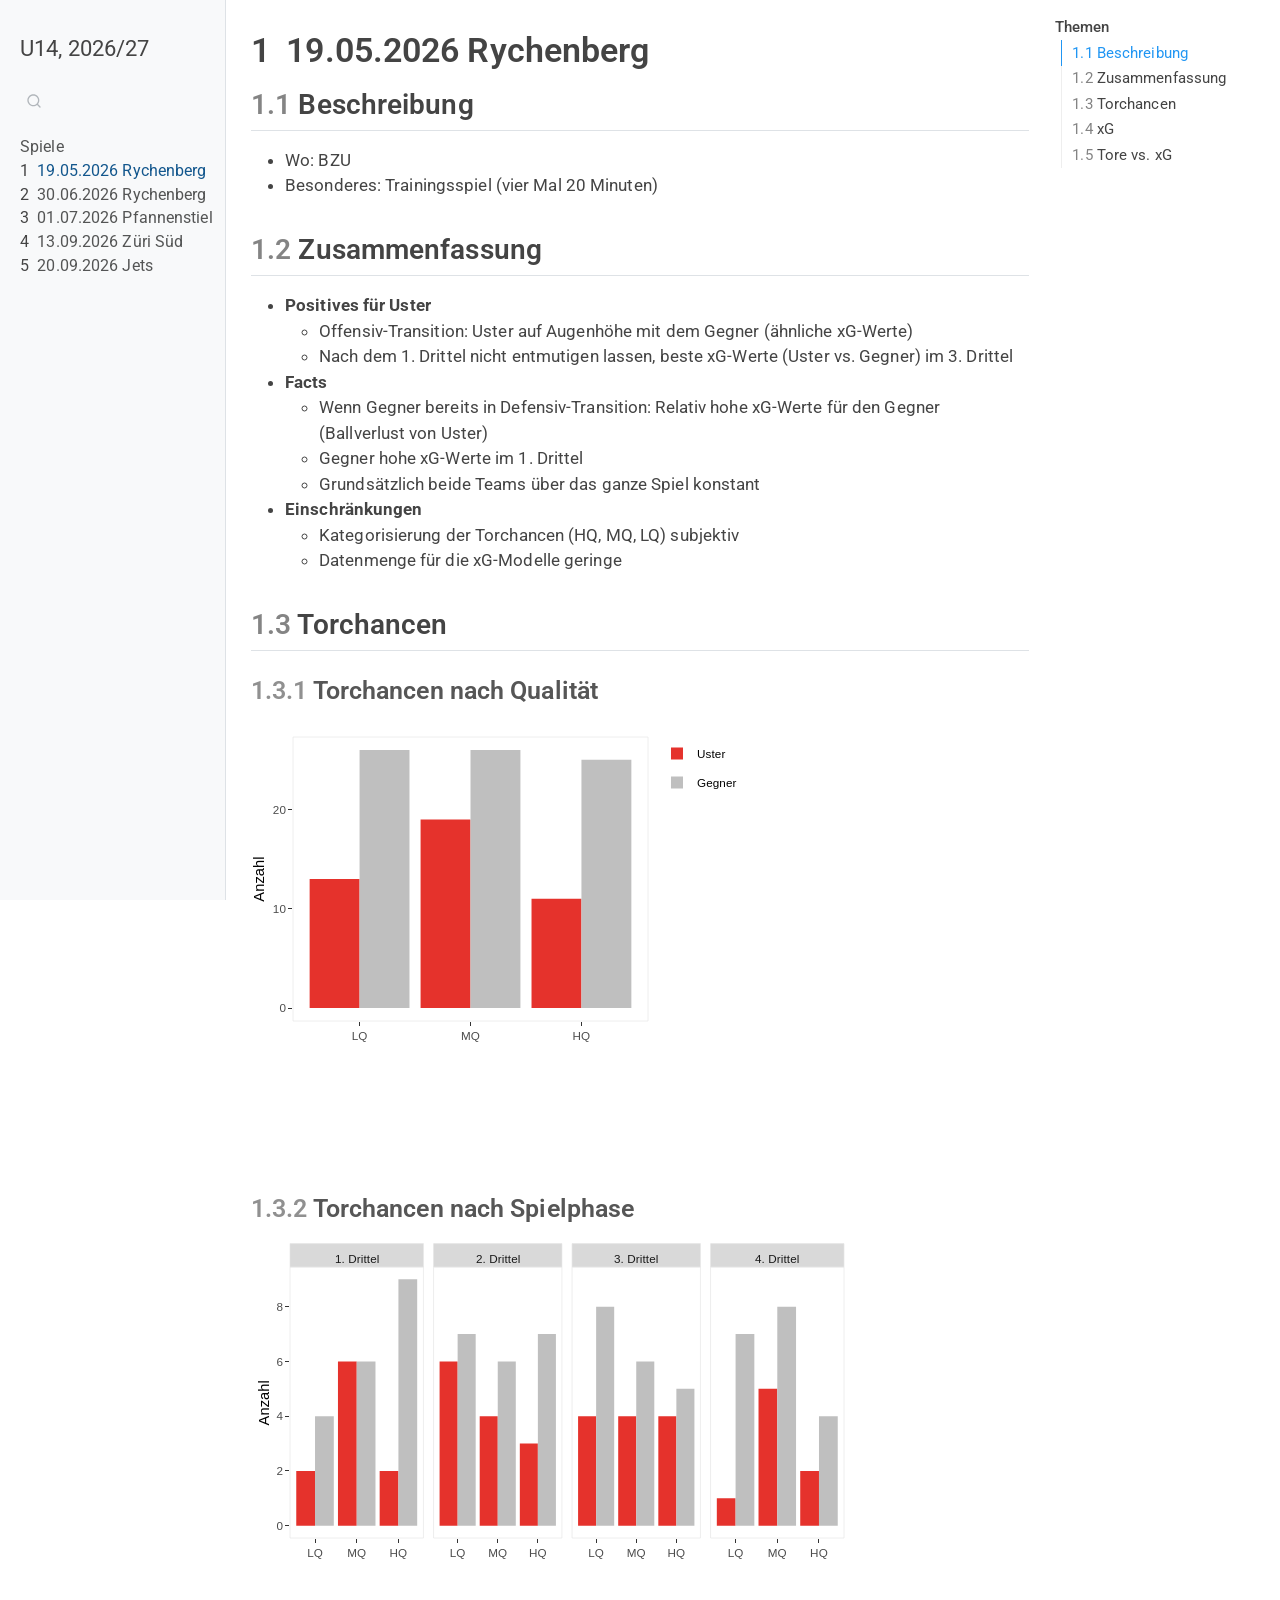
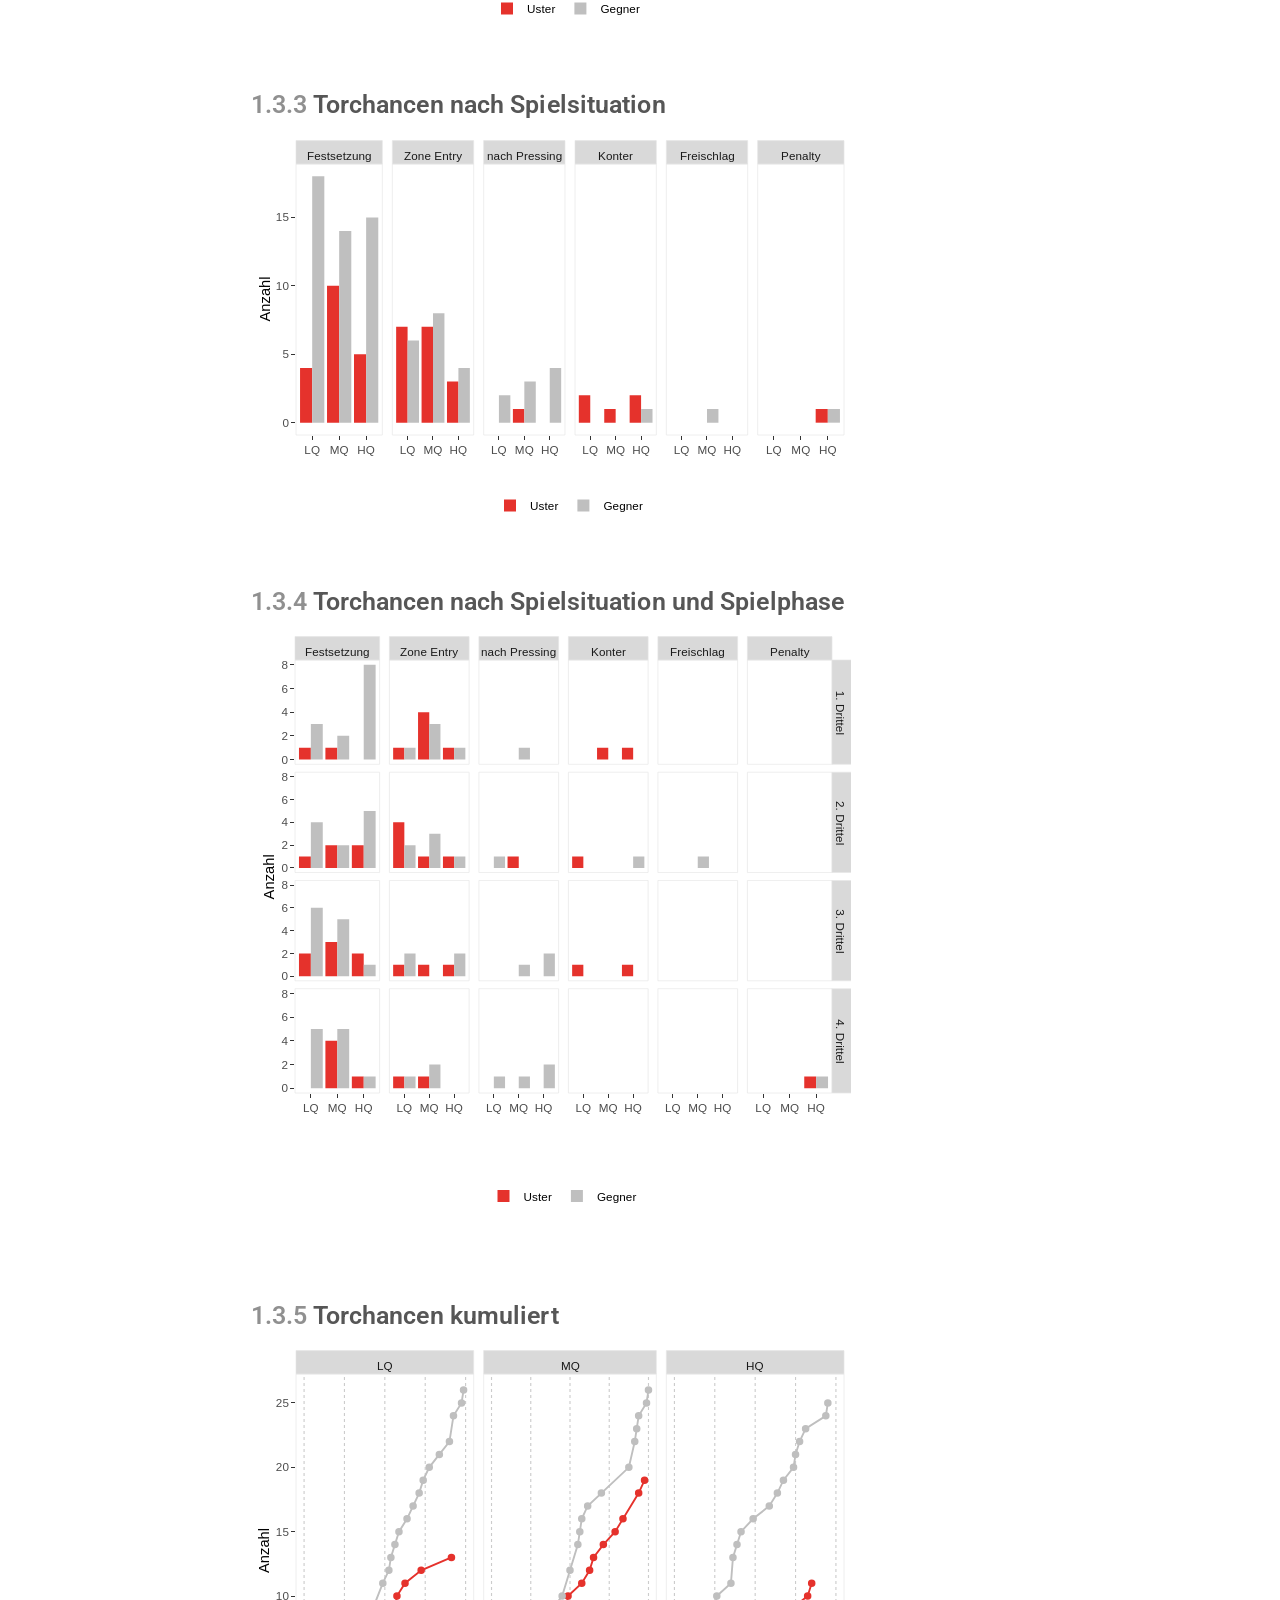
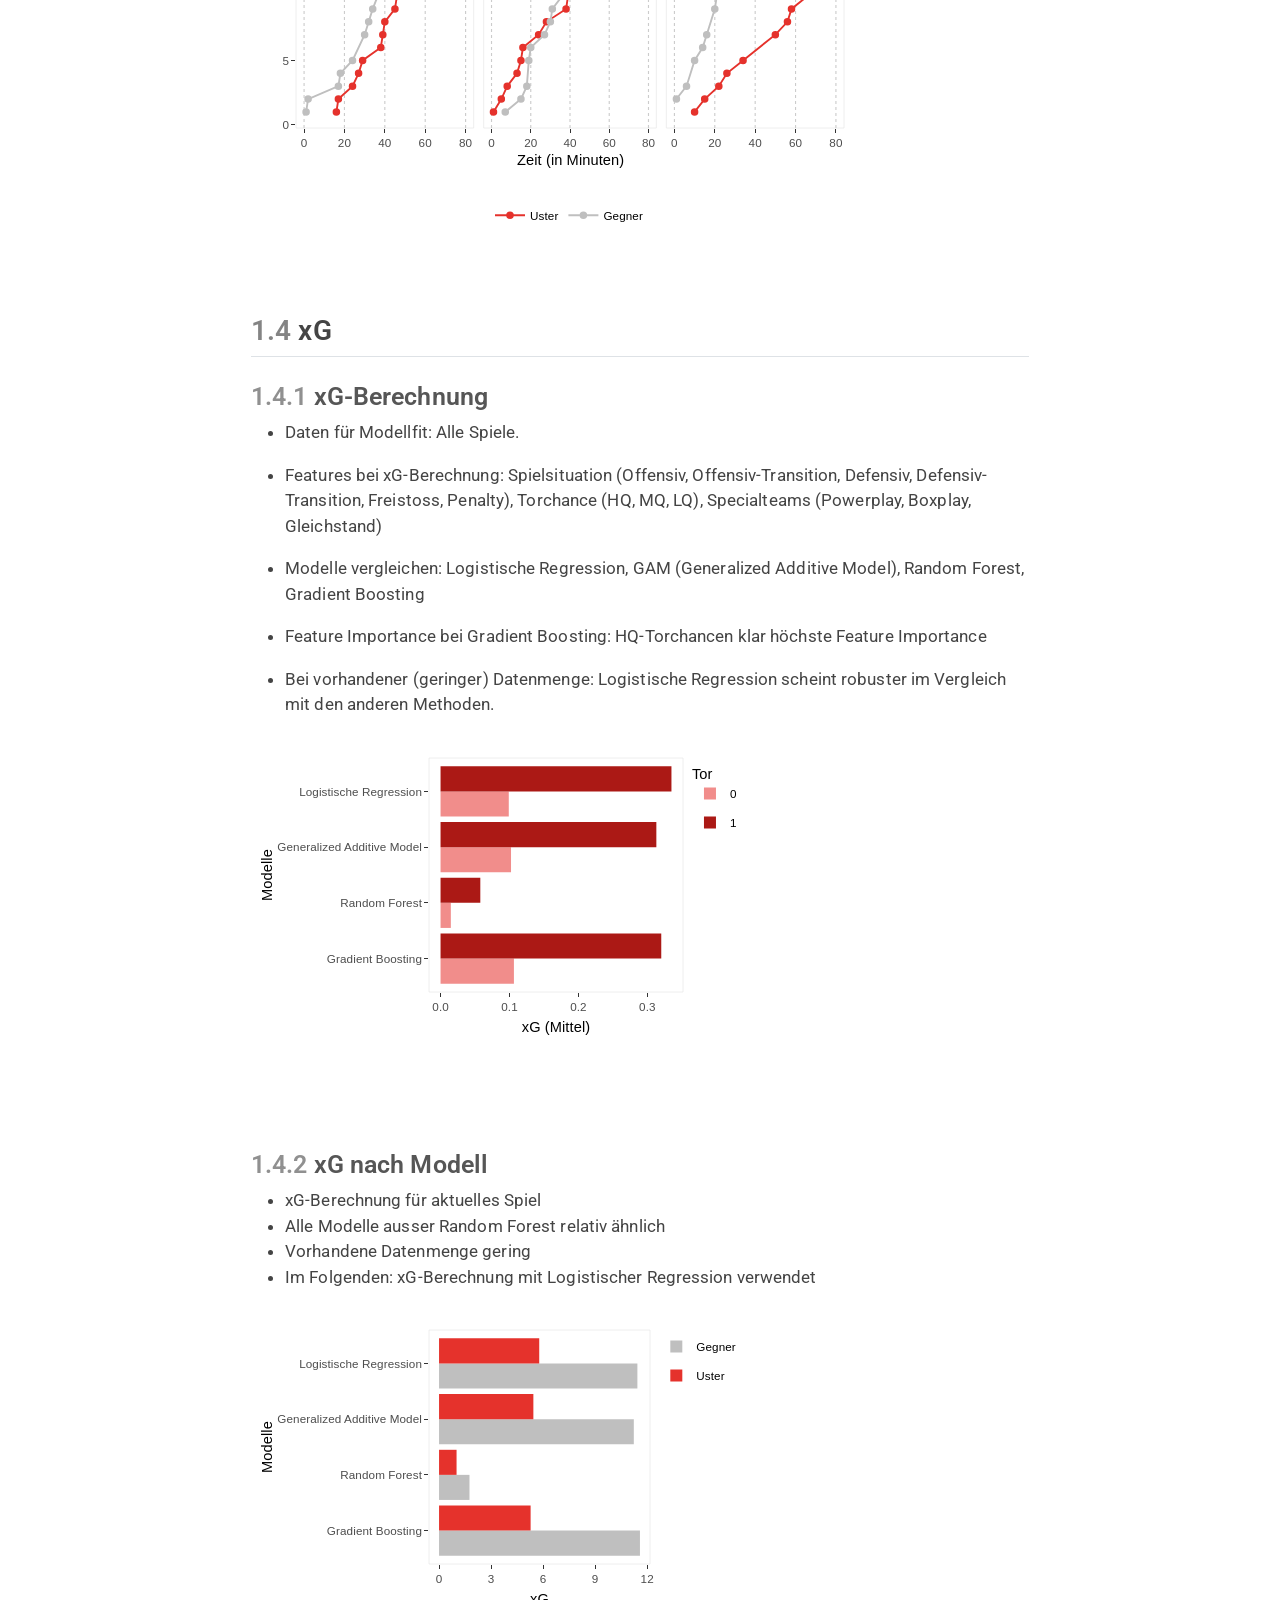
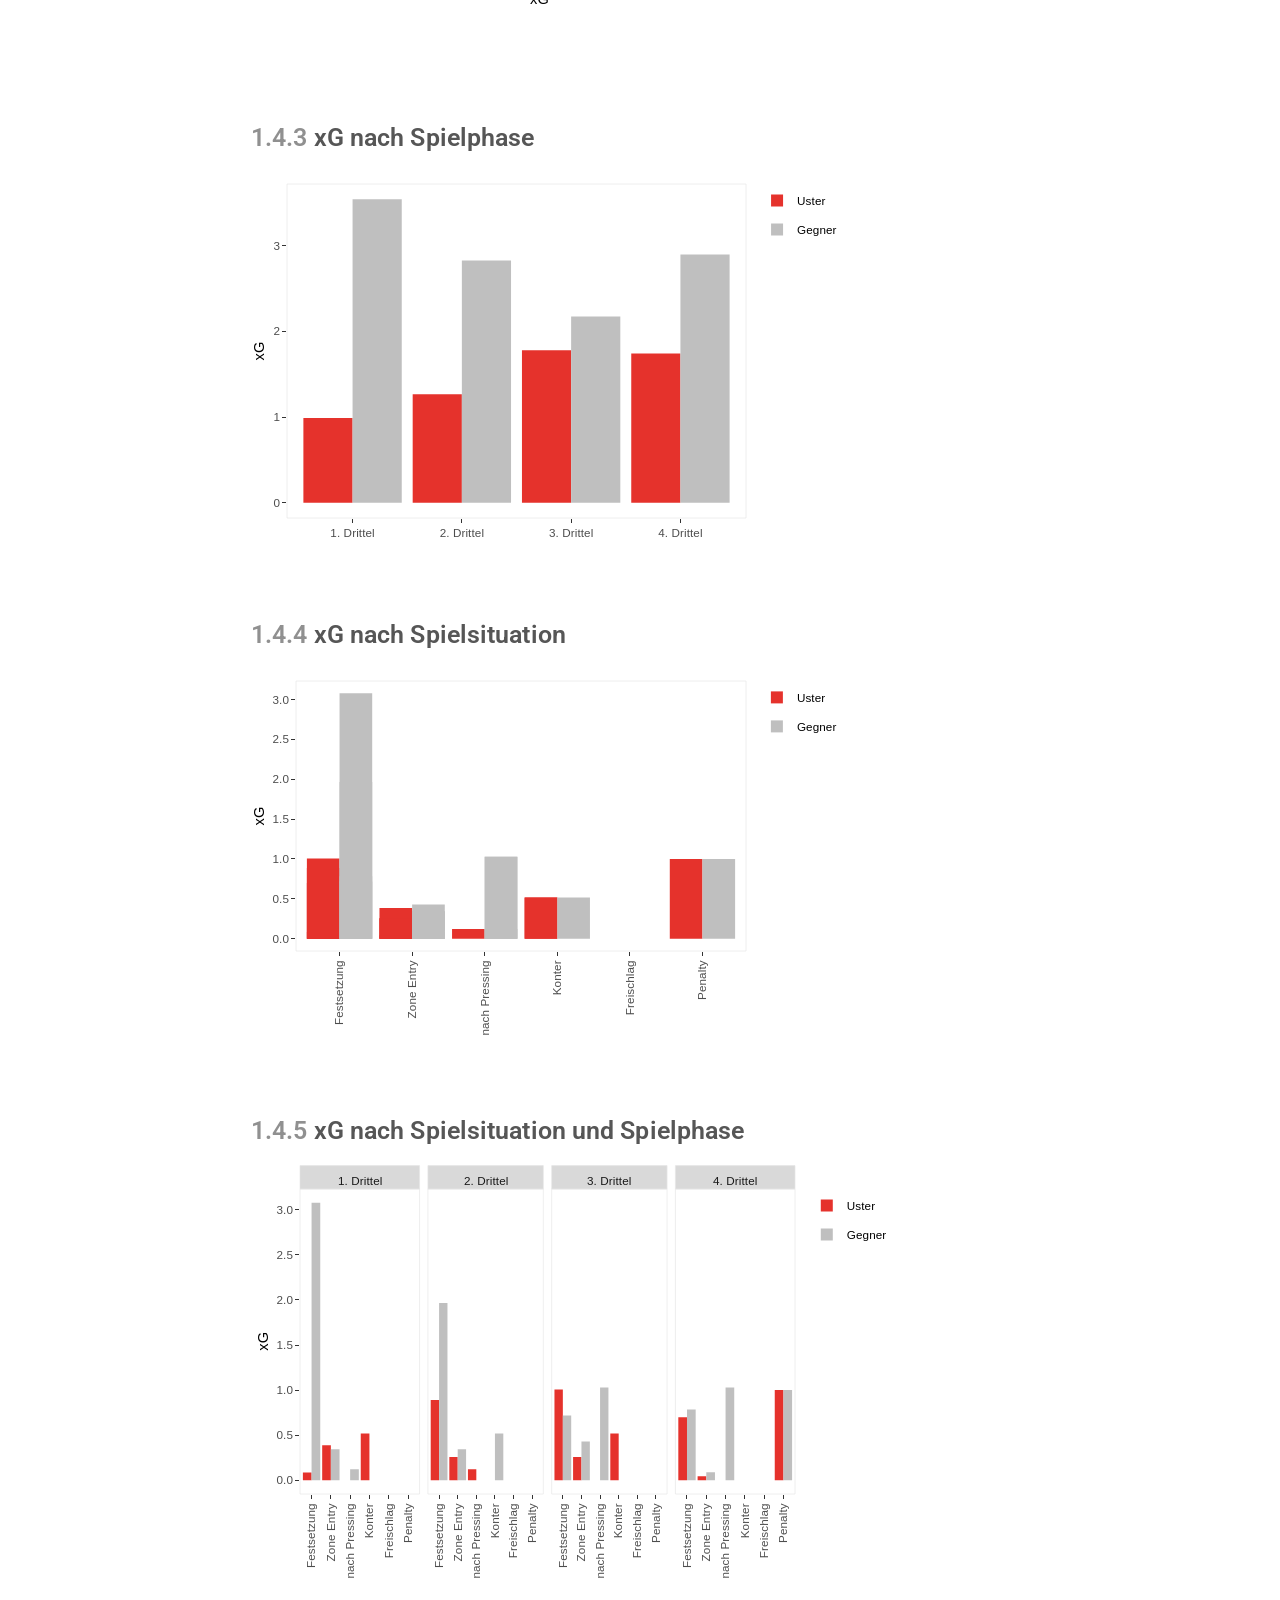
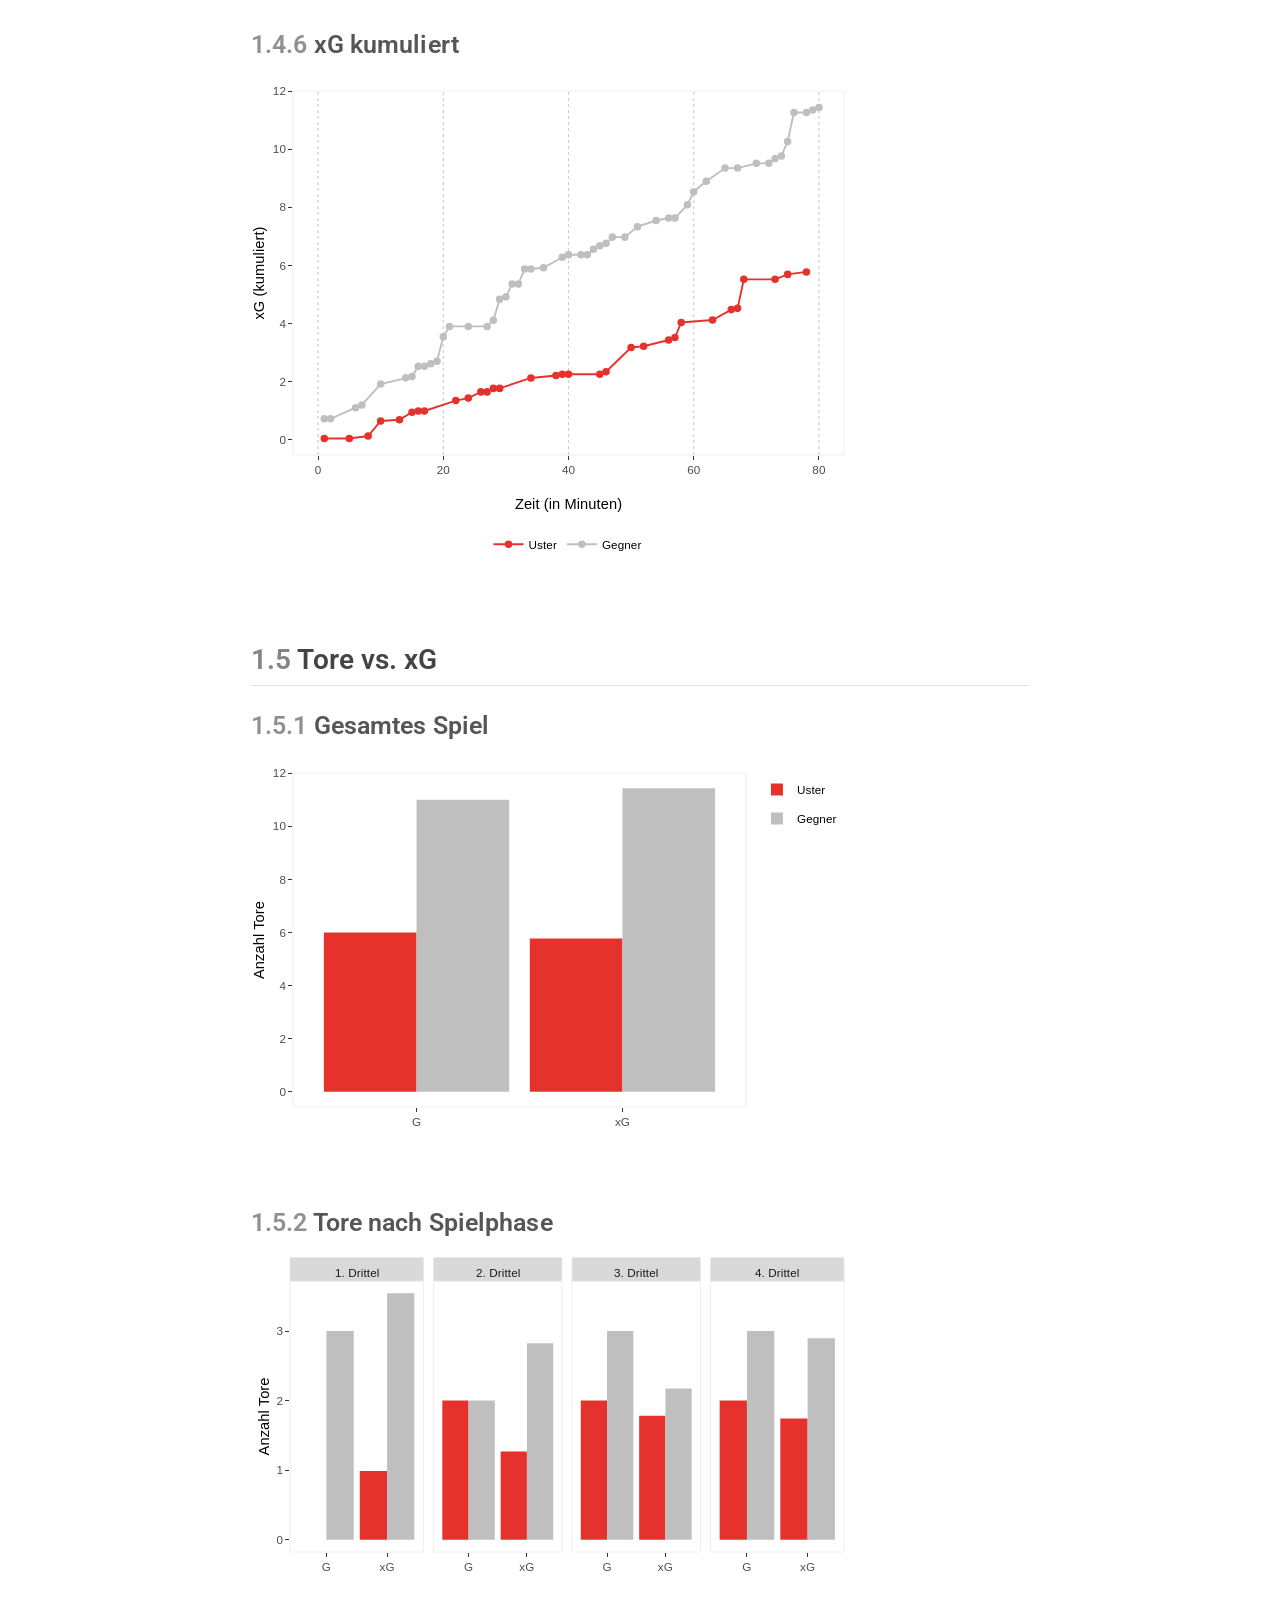
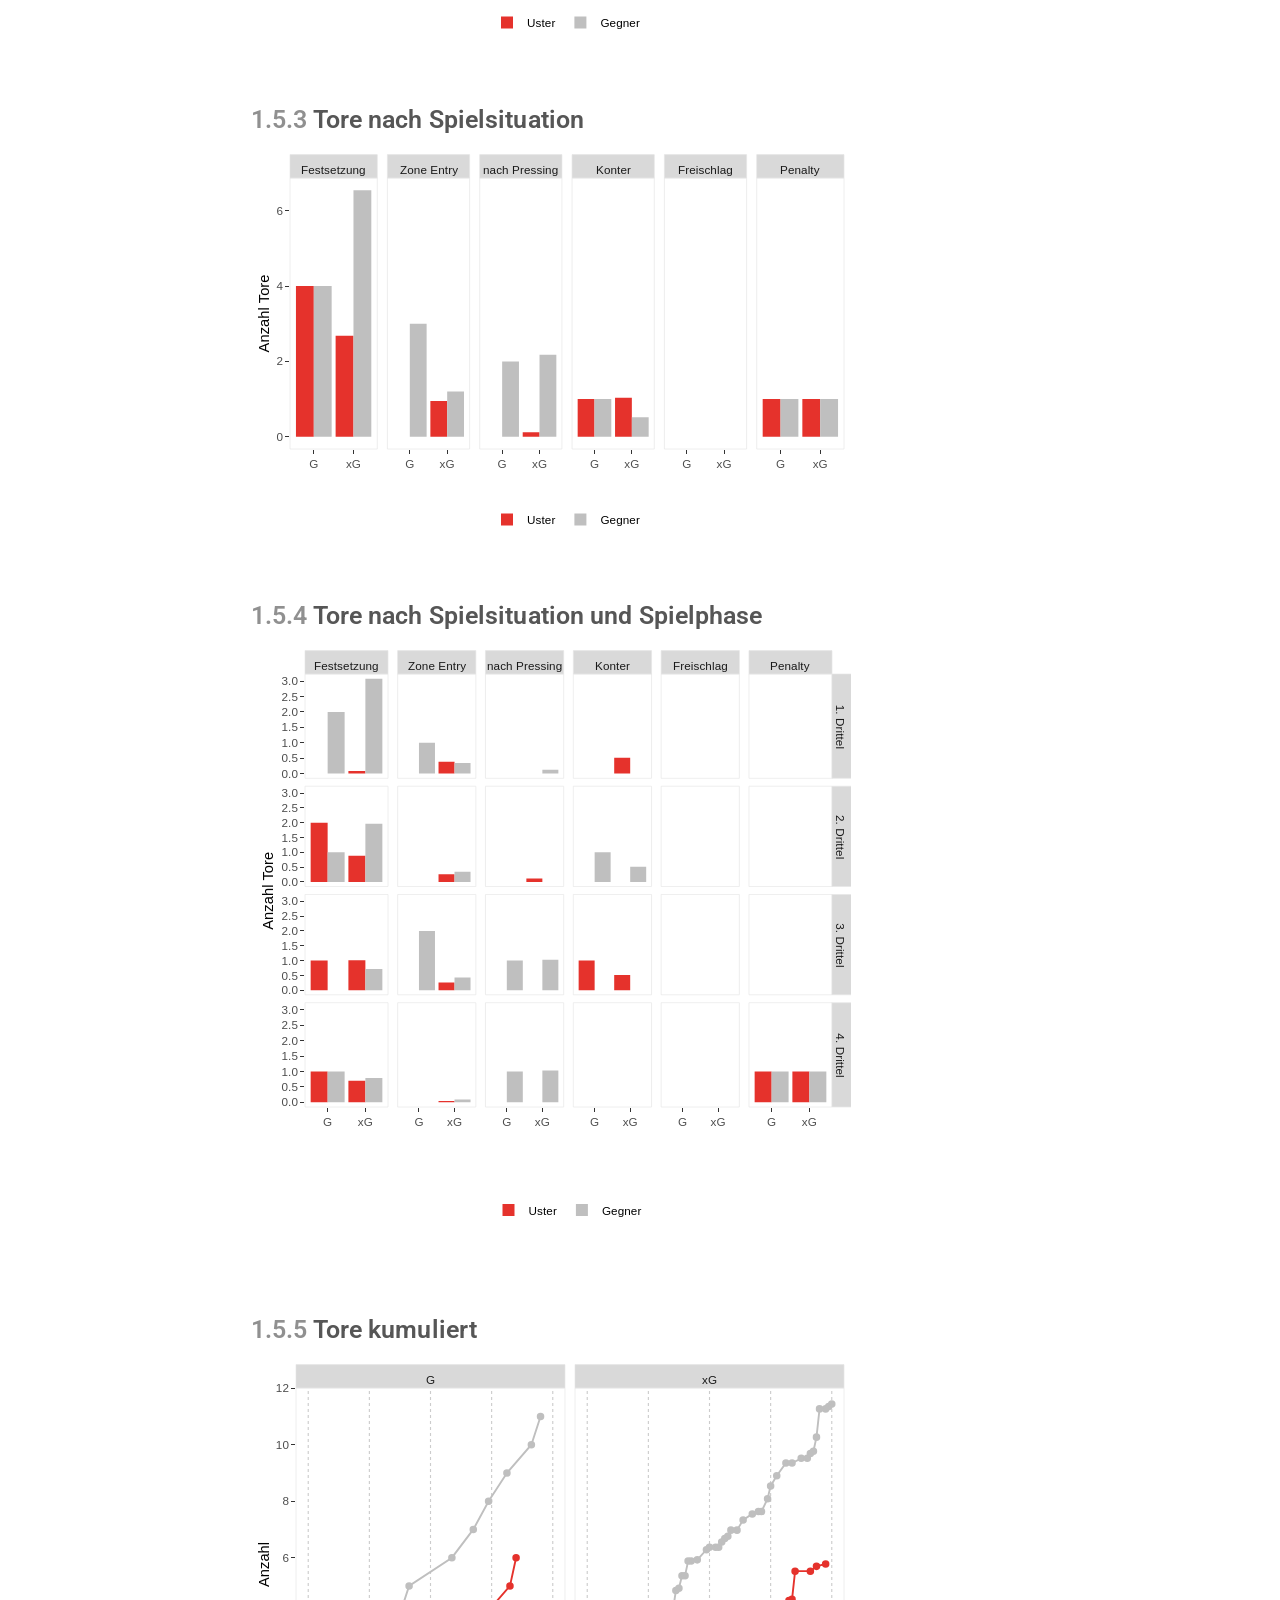
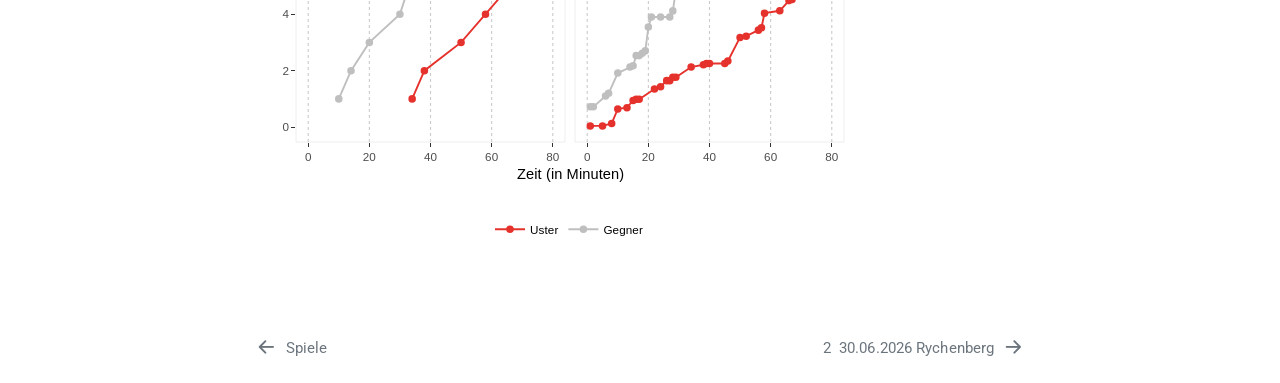
==== commit fc898d97: "book" ====
--- a/quarto/2026-05-19_Rychenberg.html
+++ b/quarto/2026-05-19_Rychenberg.html
@@ -152,6 +152,12 @@
  <span class="menu-text"><span class="chapter-number">4</span>&nbsp; <span class="chapter-title">13.09.2026 Züri Süd</span></span></a>
   </div>
 </li>
+        <li class="sidebar-item">
+  <div class="sidebar-item-container"> 
+  <a href="../quarto/2026-09-20_Kloten-Dietlikon-Jets.html" class="sidebar-item-text sidebar-link">
+ <span class="menu-text"><span class="chapter-number">5</span>&nbsp; <span class="chapter-title">20.09.2026 Jets</span></span></a>
+  </div>
+</li>
     </ul>
     </div>
 </nav>
@@ -248,8 +254,8 @@
 <h3 data-number="1.3.1" class="anchored" data-anchor-id="torchancen-nach-qualität"><span class="header-section-number">1.3.1</span> Torchancen nach Qualität</h3>
 <div class="cell">
 <div class="cell-output-display">
-<div id="htmlwidget-bee50c4be0efcfdf75ca" style="width:100%;height:454px;" class="plotly html-widget"></div>
-<script type="application/json" data-for="htmlwidget-bee50c4be0efcfdf75ca">{"x":{"data":[{"orientation":"v","width":[0.44999999999999996,0.45000000000000018,0.45000000000000018],"base":[0,0,0],"x":[0.77500000000000002,1.7749999999999999,2.7749999999999999],"y":[13,19,11],"text":["chance: LQ<br />n: 13<br />team: Uster","chance: MQ<br />n: 19<br />team: Uster","chance: HQ<br />n: 11<br />team: Uster"],"type":"bar","textposition":"none","marker":{"autocolorscale":false,"color":"rgba(229,50,44,1)","line":{"width":1.8897637795275593,"color":"transparent"}},"name":"Uster","legendgroup":"Uster","showlegend":true,"xaxis":"x","yaxis":"y","hoverinfo":"text","frame":null},{"orientation":"v","width":[0.45000000000000018,0.45000000000000018,0.45000000000000018],"base":[0,0,0],"x":[1.2250000000000001,2.2250000000000001,3.2250000000000001],"y":[26,26,25],"text":["chance: LQ<br />n: 26<br />team: Gegner","chance: MQ<br />n: 26<br />team: Gegner","chance: HQ<br />n: 25<br />team: Gegner"],"type":"bar","textposition":"none","marker":{"autocolorscale":false,"color":"rgba(191,191,191,1)","line":{"width":1.8897637795275593,"color":"transparent"}},"name":"Gegner","legendgroup":"Gegner","showlegend":true,"xaxis":"x","yaxis":"y","hoverinfo":"text","frame":null}],"layout":{"margin":{"t":23.305936073059364,"r":7.3059360730593621,"b":22.648401826484022,"l":37.260273972602747},"plot_bgcolor":"rgba(255,255,255,1)","paper_bgcolor":"rgba(255,255,255,1)","font":{"color":"rgba(0,0,0,1)","family":"","size":14.611872146118724},"xaxis":{"domain":[0,1],"automargin":true,"type":"linear","autorange":false,"range":[0.40000000000000002,3.6000000000000001],"tickmode":"array","ticktext":["LQ","MQ","HQ"],"tickvals":[1,2,3],"categoryorder":"array","categoryarray":["LQ","MQ","HQ"],"nticks":null,"ticks":"outside","tickcolor":"rgba(51,51,51,1)","ticklen":3.6529680365296811,"tickwidth":0.66417600664176002,"showticklabels":true,"tickfont":{"color":"rgba(77,77,77,1)","family":"","size":11.68949771689498},"tickangle":-0,"showline":false,"linecolor":null,"linewidth":0,"showgrid":false,"gridcolor":null,"gridwidth":0,"zeroline":false,"anchor":"y","title":{"text":"","font":{"color":"rgba(0,0,0,1)","family":"","size":14.611872146118724}},"hoverformat":".2f"},"yaxis":{"domain":[0,1],"automargin":true,"type":"linear","autorange":false,"range":[-1.3,27.300000000000001],"tickmode":"array","ticktext":["0","10","20"],"tickvals":[0,10,20],"categoryorder":"array","categoryarray":["0","10","20"],"nticks":null,"ticks":"outside","tickcolor":"rgba(51,51,51,1)","ticklen":3.6529680365296811,"tickwidth":0.66417600664176002,"showticklabels":true,"tickfont":{"color":"rgba(77,77,77,1)","family":"","size":11.68949771689498},"tickangle":-0,"showline":false,"linecolor":null,"linewidth":0,"showgrid":false,"gridcolor":null,"gridwidth":0,"zeroline":false,"anchor":"x","title":{"text":"Anzahl","font":{"color":"rgba(0,0,0,1)","family":"","size":14.611872146118724}},"hoverformat":".2f"},"shapes":[{"type":"rect","fillcolor":"rgba(255,255,255,1)","line":{"color":"rgba(229,229,229,1)","width":0.66417600664176002,"linetype":"solid"},"yref":"paper","xref":"paper","layer":"below","x0":0,"x1":1,"y0":0,"y1":1}],"showlegend":true,"legend":{"bgcolor":"rgba(255,255,255,1)","bordercolor":"transparent","borderwidth":1.8897637795275593,"font":{"color":"rgba(0,0,0,1)","family":"","size":11.68949771689498},"title":{"text":"","font":{"color":"rgba(0,0,0,1)","family":"","size":14.611872146118724}}},"hovermode":"closest","width":500,"height":350,"barmode":"relative"},"config":{"doubleClick":"reset","modeBarButtonsToAdd":["hoverclosest","hovercompare"],"showSendToCloud":false},"source":"A","attrs":{"f22dc129ade11":{"x":{},"y":{},"fill":{},"type":"bar"}},"cur_data":"f22dc129ade11","visdat":{"f22dc129ade11":["function (y) ","x"]},"highlight":{"on":"plotly_click","persistent":false,"dynamic":false,"selectize":false,"opacityDim":0.20000000000000001,"selected":{"opacity":1},"debounce":0},"shinyEvents":["plotly_hover","plotly_click","plotly_selected","plotly_relayout","plotly_brushed","plotly_brushing","plotly_clickannotation","plotly_doubleclick","plotly_deselect","plotly_afterplot","plotly_sunburstclick"],"base_url":"https://plot.ly"},"evals":[],"jsHooks":[]}</script>
+<div id="htmlwidget-98b142d8ee71b3ec6e0f" style="width:100%;height:454px;" class="plotly html-widget"></div>
+<script type="application/json" data-for="htmlwidget-98b142d8ee71b3ec6e0f">{"x":{"data":[{"orientation":"v","width":[0.44999999999999996,0.45000000000000018,0.45000000000000018],"base":[0,0,0],"x":[0.77500000000000002,1.7749999999999999,2.7749999999999999],"y":[13,19,11],"text":["chance: LQ<br />n: 13<br />team: Uster","chance: MQ<br />n: 19<br />team: Uster","chance: HQ<br />n: 11<br />team: Uster"],"type":"bar","textposition":"none","marker":{"autocolorscale":false,"color":"rgba(229,50,44,1)","line":{"width":1.8897637795275593,"color":"transparent"}},"name":"Uster","legendgroup":"Uster","showlegend":true,"xaxis":"x","yaxis":"y","hoverinfo":"text","frame":null},{"orientation":"v","width":[0.45000000000000018,0.45000000000000018,0.45000000000000018],"base":[0,0,0],"x":[1.2250000000000001,2.2250000000000001,3.2250000000000001],"y":[26,26,25],"text":["chance: LQ<br />n: 26<br />team: Gegner","chance: MQ<br />n: 26<br />team: Gegner","chance: HQ<br />n: 25<br />team: Gegner"],"type":"bar","textposition":"none","marker":{"autocolorscale":false,"color":"rgba(191,191,191,1)","line":{"width":1.8897637795275593,"color":"transparent"}},"name":"Gegner","legendgroup":"Gegner","showlegend":true,"xaxis":"x","yaxis":"y","hoverinfo":"text","frame":null}],"layout":{"margin":{"t":23.305936073059364,"r":7.3059360730593621,"b":22.648401826484022,"l":37.260273972602747},"plot_bgcolor":"rgba(255,255,255,1)","paper_bgcolor":"rgba(255,255,255,1)","font":{"color":"rgba(0,0,0,1)","family":"","size":14.611872146118724},"xaxis":{"domain":[0,1],"automargin":true,"type":"linear","autorange":false,"range":[0.40000000000000002,3.6000000000000001],"tickmode":"array","ticktext":["LQ","MQ","HQ"],"tickvals":[1,2,3],"categoryorder":"array","categoryarray":["LQ","MQ","HQ"],"nticks":null,"ticks":"outside","tickcolor":"rgba(51,51,51,1)","ticklen":3.6529680365296811,"tickwidth":0.66417600664176002,"showticklabels":true,"tickfont":{"color":"rgba(77,77,77,1)","family":"","size":11.68949771689498},"tickangle":-0,"showline":false,"linecolor":null,"linewidth":0,"showgrid":false,"gridcolor":null,"gridwidth":0,"zeroline":false,"anchor":"y","title":{"text":"","font":{"color":"rgba(0,0,0,1)","family":"","size":14.611872146118724}},"hoverformat":".2f"},"yaxis":{"domain":[0,1],"automargin":true,"type":"linear","autorange":false,"range":[-1.3,27.300000000000001],"tickmode":"array","ticktext":["0","10","20"],"tickvals":[0,10,20],"categoryorder":"array","categoryarray":["0","10","20"],"nticks":null,"ticks":"outside","tickcolor":"rgba(51,51,51,1)","ticklen":3.6529680365296811,"tickwidth":0.66417600664176002,"showticklabels":true,"tickfont":{"color":"rgba(77,77,77,1)","family":"","size":11.68949771689498},"tickangle":-0,"showline":false,"linecolor":null,"linewidth":0,"showgrid":false,"gridcolor":null,"gridwidth":0,"zeroline":false,"anchor":"x","title":{"text":"Anzahl","font":{"color":"rgba(0,0,0,1)","family":"","size":14.611872146118724}},"hoverformat":".2f"},"shapes":[{"type":"rect","fillcolor":"rgba(255,255,255,1)","line":{"color":"rgba(229,229,229,1)","width":0.66417600664176002,"linetype":"solid"},"yref":"paper","xref":"paper","layer":"below","x0":0,"x1":1,"y0":0,"y1":1}],"showlegend":true,"legend":{"bgcolor":"rgba(255,255,255,1)","bordercolor":"transparent","borderwidth":1.8897637795275593,"font":{"color":"rgba(0,0,0,1)","family":"","size":11.68949771689498},"title":{"text":"","font":{"color":"rgba(0,0,0,1)","family":"","size":14.611872146118724}}},"hovermode":"closest","width":500,"height":350,"barmode":"relative"},"config":{"doubleClick":"reset","modeBarButtonsToAdd":["hoverclosest","hovercompare"],"showSendToCloud":false},"source":"A","attrs":{"46db01befbce4":{"x":{},"y":{},"fill":{},"type":"bar"}},"cur_data":"46db01befbce4","visdat":{"46db01befbce4":["function (y) ","x"]},"highlight":{"on":"plotly_click","persistent":false,"dynamic":false,"selectize":false,"opacityDim":0.20000000000000001,"selected":{"opacity":1},"debounce":0},"shinyEvents":["plotly_hover","plotly_click","plotly_selected","plotly_relayout","plotly_brushed","plotly_brushing","plotly_clickannotation","plotly_doubleclick","plotly_deselect","plotly_afterplot","plotly_sunburstclick"],"base_url":"https://plot.ly"},"evals":[],"jsHooks":[]}</script>
 </div>
 </div>
 </section>
@@ -257,8 +263,8 @@
 <h3 data-number="1.3.2" class="anchored" data-anchor-id="torchancen-nach-spielphase"><span class="header-section-number">1.3.2</span> Torchancen nach Spielphase</h3>
 <div class="cell">
 <div class="cell-output-display">
-<div id="htmlwidget-f8485a88c795075dcd52" style="width:100%;height:433px;" class="plotly html-widget"></div>
-<script type="application/json" data-for="htmlwidget-f8485a88c795075dcd52">{"x":{"data":[{"orientation":"v","width":[0.44999999999999996,0.45000000000000018,0.45000000000000018],"base":[0,0,0],"x":[0.77500000000000002,1.7749999999999999,2.7749999999999999],"y":[2,6,2],"text":["chance: LQ<br />n: 2<br />team: Uster","chance: MQ<br />n: 6<br />team: Uster","chance: HQ<br />n: 2<br />team: Uster"],"type":"bar","textposition":"none","marker":{"autocolorscale":false,"color":"rgba(229,50,44,1)","line":{"width":1.8897637795275593,"color":"transparent"}},"name":"Uster","legendgroup":"Uster","showlegend":true,"xaxis":"x","yaxis":"y","hoverinfo":"text","frame":null},{"orientation":"v","width":[0.44999999999999996,0.45000000000000018,0.45000000000000018],"base":[0,0,0],"x":[0.77500000000000002,1.7749999999999999,2.7749999999999999],"y":[6,4,3],"text":["chance: LQ<br />n: 6<br />team: Uster","chance: MQ<br />n: 4<br />team: Uster","chance: HQ<br />n: 3<br />team: Uster"],"type":"bar","textposition":"none","marker":{"autocolorscale":false,"color":"rgba(229,50,44,1)","line":{"width":1.8897637795275593,"color":"transparent"}},"name":"Uster","legendgroup":"Uster","showlegend":false,"xaxis":"x2","yaxis":"y","hoverinfo":"text","frame":null},{"orientation":"v","width":[0.44999999999999996,0.45000000000000018,0.45000000000000018],"base":[0,0,0],"x":[0.77500000000000002,1.7749999999999999,2.7749999999999999],"y":[4,4,4],"text":["chance: LQ<br />n: 4<br />team: Uster","chance: MQ<br />n: 4<br />team: Uster","chance: HQ<br />n: 4<br />team: Uster"],"type":"bar","textposition":"none","marker":{"autocolorscale":false,"color":"rgba(229,50,44,1)","line":{"width":1.8897637795275593,"color":"transparent"}},"name":"Uster","legendgroup":"Uster","showlegend":false,"xaxis":"x3","yaxis":"y","hoverinfo":"text","frame":null},{"orientation":"v","width":[0.44999999999999996,0.45000000000000018,0.45000000000000018],"base":[0,0,0],"x":[0.77500000000000002,1.7749999999999999,2.7749999999999999],"y":[1,5,2],"text":["chance: LQ<br />n: 1<br />team: Uster","chance: MQ<br />n: 5<br />team: Uster","chance: HQ<br />n: 2<br />team: Uster"],"type":"bar","textposition":"none","marker":{"autocolorscale":false,"color":"rgba(229,50,44,1)","line":{"width":1.8897637795275593,"color":"transparent"}},"name":"Uster","legendgroup":"Uster","showlegend":false,"xaxis":"x4","yaxis":"y","hoverinfo":"text","frame":null},{"orientation":"v","width":[0.45000000000000018,0.45000000000000018,0.45000000000000018],"base":[0,0,0],"x":[1.2250000000000001,2.2250000000000001,3.2250000000000001],"y":[4,6,9],"text":["chance: LQ<br />n: 4<br />team: Gegner","chance: MQ<br />n: 6<br />team: Gegner","chance: HQ<br />n: 9<br />team: Gegner"],"type":"bar","textposition":"none","marker":{"autocolorscale":false,"color":"rgba(191,191,191,1)","line":{"width":1.8897637795275593,"color":"transparent"}},"name":"Gegner","legendgroup":"Gegner","showlegend":true,"xaxis":"x","yaxis":"y","hoverinfo":"text","frame":null},{"orientation":"v","width":[0.45000000000000018,0.45000000000000018,0.45000000000000018],"base":[0,0,0],"x":[1.2250000000000001,2.2250000000000001,3.2250000000000001],"y":[7,6,7],"text":["chance: LQ<br />n: 7<br />team: Gegner","chance: MQ<br />n: 6<br />team: Gegner","chance: HQ<br />n: 7<br />team: Gegner"],"type":"bar","textposition":"none","marker":{"autocolorscale":false,"color":"rgba(191,191,191,1)","line":{"width":1.8897637795275593,"color":"transparent"}},"name":"Gegner","legendgroup":"Gegner","showlegend":false,"xaxis":"x2","yaxis":"y","hoverinfo":"text","frame":null},{"orientation":"v","width":[0.45000000000000018,0.45000000000000018,0.45000000000000018],"base":[0,0,0],"x":[1.2250000000000001,2.2250000000000001,3.2250000000000001],"y":[8,6,5],"text":["chance: LQ<br />n: 8<br />team: Gegner","chance: MQ<br />n: 6<br />team: Gegner","chance: HQ<br />n: 5<br />team: Gegner"],"type":"bar","textposition":"none","marker":{"autocolorscale":false,"color":"rgba(191,191,191,1)","line":{"width":1.8897637795275593,"color":"transparent"}},"name":"Gegner","legendgroup":"Gegner","showlegend":false,"xaxis":"x3","yaxis":"y","hoverinfo":"text","frame":null},{"orientation":"v","width":[0.45000000000000018,0.45000000000000018,0.45000000000000018],"base":[0,0,0],"x":[1.2250000000000001,2.2250000000000001,3.2250000000000001],"y":[7,8,4],"text":["chance: LQ<br />n: 7<br />team: Gegner","chance: MQ<br />n: 8<br />team: Gegner","chance: HQ<br />n: 4<br />team: Gegner"],"type":"bar","textposition":"none","marker":{"autocolorscale":false,"color":"rgba(191,191,191,1)","line":{"width":1.8897637795275593,"color":"transparent"}},"name":"Gegner","legendgroup":"Gegner","showlegend":false,"xaxis":"x4","yaxis":"y","hoverinfo":"text","frame":null}],"layout":{"margin":{"t":34.995433789954348,"r":7.3059360730593621,"b":22.648401826484022,"l":31.415525114155255},"plot_bgcolor":"rgba(255,255,255,1)","paper_bgcolor":"rgba(255,255,255,1)","font":{"color":"rgba(0,0,0,1)","family":"","size":14.611872146118724},"xaxis":{"domain":[0,0.2408675799086758],"automargin":true,"type":"linear","autorange":false,"range":[0.40000000000000002,3.6000000000000001],"tickmode":"array","ticktext":["LQ","MQ","HQ"],"tickvals":[1,2,3],"categoryorder":"array","categoryarray":["LQ","MQ","HQ"],"nticks":null,"ticks":"outside","tickcolor":"rgba(51,51,51,1)","ticklen":3.6529680365296811,"tickwidth":0.66417600664176002,"showticklabels":true,"tickfont":{"color":"rgba(77,77,77,1)","family":"","size":11.68949771689498},"tickangle":-0,"showline":false,"linecolor":null,"linewidth":0,"showgrid":false,"gridcolor":null,"gridwidth":0,"zeroline":false,"anchor":"y","title":"","hoverformat":".2f"},"yaxis":{"domain":[0,1],"automargin":true,"type":"linear","autorange":false,"range":[-0.45000000000000001,9.4499999999999993],"tickmode":"array","ticktext":["0","2","4","6","8"],"tickvals":[0,2,4,6,7.9999999999999991],"categoryorder":"array","categoryarray":["0","2","4","6","8"],"nticks":null,"ticks":"outside","tickcolor":"rgba(51,51,51,1)","ticklen":3.6529680365296811,"tickwidth":0.66417600664176002,"showticklabels":true,"tickfont":{"color":"rgba(77,77,77,1)","family":"","size":11.68949771689498},"tickangle":-0,"showline":false,"linecolor":null,"linewidth":0,"showgrid":false,"gridcolor":null,"gridwidth":0,"zeroline":false,"anchor":"x","title":"","hoverformat":".2f"},"annotations":[{"text":"Anzahl","x":0,"y":0.5,"showarrow":false,"ax":0,"ay":0,"font":{"color":"rgba(0,0,0,1)","family":"","size":14.611872146118724},"xref":"paper","yref":"paper","textangle":-90,"xanchor":"right","yanchor":"center","annotationType":"axis","xshift":-16.073059360730603},{"text":"1. Drittel","x":0.1204337899543379,"y":1,"showarrow":false,"ax":0,"ay":0,"font":{"color":"rgba(26,26,26,1)","family":"","size":11.68949771689498},"xref":"paper","yref":"paper","textangle":-0,"xanchor":"center","yanchor":"bottom"},{"text":"2. Drittel","x":0.375,"y":1,"showarrow":false,"ax":0,"ay":0,"font":{"color":"rgba(26,26,26,1)","family":"","size":11.68949771689498},"xref":"paper","yref":"paper","textangle":-0,"xanchor":"center","yanchor":"bottom"},{"text":"3. Drittel","x":0.625,"y":1,"showarrow":false,"ax":0,"ay":0,"font":{"color":"rgba(26,26,26,1)","family":"","size":11.68949771689498},"xref":"paper","yref":"paper","textangle":-0,"xanchor":"center","yanchor":"bottom"},{"text":"4. Drittel","x":0.87956621004566204,"y":1,"showarrow":false,"ax":0,"ay":0,"font":{"color":"rgba(26,26,26,1)","family":"","size":11.68949771689498},"xref":"paper","yref":"paper","textangle":-0,"xanchor":"center","yanchor":"bottom"}],"shapes":[{"type":"rect","fillcolor":"rgba(255,255,255,1)","line":{"color":"rgba(229,229,229,1)","width":0.66417600664176002,"linetype":"solid"},"yref":"paper","xref":"paper","layer":"below","x0":0,"x1":0.2408675799086758,"y0":0,"y1":1},{"type":"rect","fillcolor":"rgba(217,217,217,1)","line":{"color":"rgba(229,229,229,1)","width":0.66417600664176002,"linetype":"solid"},"yref":"paper","xref":"paper","layer":"below","x0":0,"x1":0.2408675799086758,"y0":0,"y1":23.37899543378996,"yanchor":1,"ysizemode":"pixel"},{"type":"rect","fillcolor":"rgba(255,255,255,1)","line":{"color":"rgba(229,229,229,1)","width":0.66417600664176002,"linetype":"solid"},"yref":"paper","xref":"paper","layer":"below","x0":0.2591324200913242,"x1":0.4908675799086758,"y0":0,"y1":1},{"type":"rect","fillcolor":"rgba(217,217,217,1)","line":{"color":"rgba(229,229,229,1)","width":0.66417600664176002,"linetype":"solid"},"yref":"paper","xref":"paper","layer":"below","x0":0.2591324200913242,"x1":0.4908675799086758,"y0":0,"y1":23.37899543378996,"yanchor":1,"ysizemode":"pixel"},{"type":"rect","fillcolor":"rgba(255,255,255,1)","line":{"color":"rgba(229,229,229,1)","width":0.66417600664176002,"linetype":"solid"},"yref":"paper","xref":"paper","layer":"below","x0":0.5091324200913242,"x1":0.7408675799086758,"y0":0,"y1":1},{"type":"rect","fillcolor":"rgba(217,217,217,1)","line":{"color":"rgba(229,229,229,1)","width":0.66417600664176002,"linetype":"solid"},"yref":"paper","xref":"paper","layer":"below","x0":0.5091324200913242,"x1":0.7408675799086758,"y0":0,"y1":23.37899543378996,"yanchor":1,"ysizemode":"pixel"},{"type":"rect","fillcolor":"rgba(255,255,255,1)","line":{"color":"rgba(229,229,229,1)","width":0.66417600664176002,"linetype":"solid"},"yref":"paper","xref":"paper","layer":"below","x0":0.7591324200913242,"x1":1,"y0":0,"y1":1},{"type":"rect","fillcolor":"rgba(217,217,217,1)","line":{"color":"rgba(229,229,229,1)","width":0.66417600664176002,"linetype":"solid"},"yref":"paper","xref":"paper","layer":"below","x0":0.7591324200913242,"x1":1,"y0":0,"y1":23.37899543378996,"yanchor":1,"ysizemode":"pixel"}],"xaxis2":{"type":"linear","autorange":false,"range":[0.40000000000000002,3.6000000000000001],"tickmode":"array","ticktext":["LQ","MQ","HQ"],"tickvals":[1,2,3],"categoryorder":"array","categoryarray":["LQ","MQ","HQ"],"nticks":null,"ticks":"outside","tickcolor":"rgba(51,51,51,1)","ticklen":3.6529680365296811,"tickwidth":0.66417600664176002,"showticklabels":true,"tickfont":{"color":"rgba(77,77,77,1)","family":"","size":11.68949771689498},"tickangle":-0,"showline":false,"linecolor":null,"linewidth":0,"showgrid":false,"domain":[0.2591324200913242,0.4908675799086758],"gridcolor":null,"gridwidth":0,"zeroline":false,"anchor":"y","title":"","hoverformat":".2f"},"xaxis3":{"type":"linear","autorange":false,"range":[0.40000000000000002,3.6000000000000001],"tickmode":"array","ticktext":["LQ","MQ","HQ"],"tickvals":[1,2,3],"categoryorder":"array","categoryarray":["LQ","MQ","HQ"],"nticks":null,"ticks":"outside","tickcolor":"rgba(51,51,51,1)","ticklen":3.6529680365296811,"tickwidth":0.66417600664176002,"showticklabels":true,"tickfont":{"color":"rgba(77,77,77,1)","family":"","size":11.68949771689498},"tickangle":-0,"showline":false,"linecolor":null,"linewidth":0,"showgrid":false,"domain":[0.5091324200913242,0.7408675799086758],"gridcolor":null,"gridwidth":0,"zeroline":false,"anchor":"y","title":"","hoverformat":".2f"},"xaxis4":{"type":"linear","autorange":false,"range":[0.40000000000000002,3.6000000000000001],"tickmode":"array","ticktext":["LQ","MQ","HQ"],"tickvals":[1,2,3],"categoryorder":"array","categoryarray":["LQ","MQ","HQ"],"nticks":null,"ticks":"outside","tickcolor":"rgba(51,51,51,1)","ticklen":3.6529680365296811,"tickwidth":0.66417600664176002,"showticklabels":true,"tickfont":{"color":"rgba(77,77,77,1)","family":"","size":11.68949771689498},"tickangle":-0,"showline":false,"linecolor":null,"linewidth":0,"showgrid":false,"domain":[0.7591324200913242,1],"gridcolor":null,"gridwidth":0,"zeroline":false,"anchor":"y","title":"","hoverformat":".2f"},"showlegend":true,"legend":{"bgcolor":"rgba(255,255,255,1)","bordercolor":"transparent","borderwidth":1.8897637795275593,"font":{"color":"rgba(0,0,0,1)","family":"","size":11.68949771689498},"title":{"text":"","font":{"color":"rgba(0,0,0,1)","family":"","size":14.611872146118724}},"orientation":"h","x":0.5,"xanchor":"center","y":-0.20000000000000001,"yanchor":"top"},"hovermode":"closest","width":600,"height":400,"barmode":"relative"},"config":{"doubleClick":"reset","modeBarButtonsToAdd":["hoverclosest","hovercompare"],"showSendToCloud":false},"source":"A","attrs":{"f22dc301a6999":{"x":{},"y":{},"fill":{},"type":"bar"}},"cur_data":"f22dc301a6999","visdat":{"f22dc301a6999":["function (y) ","x"]},"highlight":{"on":"plotly_click","persistent":false,"dynamic":false,"selectize":false,"opacityDim":0.20000000000000001,"selected":{"opacity":1},"debounce":0},"shinyEvents":["plotly_hover","plotly_click","plotly_selected","plotly_relayout","plotly_brushed","plotly_brushing","plotly_clickannotation","plotly_doubleclick","plotly_deselect","plotly_afterplot","plotly_sunburstclick"],"base_url":"https://plot.ly"},"evals":[],"jsHooks":[]}</script>
+<div id="htmlwidget-33ccdd2625803782e73d" style="width:100%;height:433px;" class="plotly html-widget"></div>
+<script type="application/json" data-for="htmlwidget-33ccdd2625803782e73d">{"x":{"data":[{"orientation":"v","width":[0.44999999999999996,0.45000000000000018,0.45000000000000018],"base":[0,0,0],"x":[0.77500000000000002,1.7749999999999999,2.7749999999999999],"y":[2,6,2],"text":["chance: LQ<br />n: 2<br />team: Uster","chance: MQ<br />n: 6<br />team: Uster","chance: HQ<br />n: 2<br />team: Uster"],"type":"bar","textposition":"none","marker":{"autocolorscale":false,"color":"rgba(229,50,44,1)","line":{"width":1.8897637795275593,"color":"transparent"}},"name":"Uster","legendgroup":"Uster","showlegend":true,"xaxis":"x","yaxis":"y","hoverinfo":"text","frame":null},{"orientation":"v","width":[0.44999999999999996,0.45000000000000018,0.45000000000000018],"base":[0,0,0],"x":[0.77500000000000002,1.7749999999999999,2.7749999999999999],"y":[6,4,3],"text":["chance: LQ<br />n: 6<br />team: Uster","chance: MQ<br />n: 4<br />team: Uster","chance: HQ<br />n: 3<br />team: Uster"],"type":"bar","textposition":"none","marker":{"autocolorscale":false,"color":"rgba(229,50,44,1)","line":{"width":1.8897637795275593,"color":"transparent"}},"name":"Uster","legendgroup":"Uster","showlegend":false,"xaxis":"x2","yaxis":"y","hoverinfo":"text","frame":null},{"orientation":"v","width":[0.44999999999999996,0.45000000000000018,0.45000000000000018],"base":[0,0,0],"x":[0.77500000000000002,1.7749999999999999,2.7749999999999999],"y":[4,4,4],"text":["chance: LQ<br />n: 4<br />team: Uster","chance: MQ<br />n: 4<br />team: Uster","chance: HQ<br />n: 4<br />team: Uster"],"type":"bar","textposition":"none","marker":{"autocolorscale":false,"color":"rgba(229,50,44,1)","line":{"width":1.8897637795275593,"color":"transparent"}},"name":"Uster","legendgroup":"Uster","showlegend":false,"xaxis":"x3","yaxis":"y","hoverinfo":"text","frame":null},{"orientation":"v","width":[0.44999999999999996,0.45000000000000018,0.45000000000000018],"base":[0,0,0],"x":[0.77500000000000002,1.7749999999999999,2.7749999999999999],"y":[1,5,2],"text":["chance: LQ<br />n: 1<br />team: Uster","chance: MQ<br />n: 5<br />team: Uster","chance: HQ<br />n: 2<br />team: Uster"],"type":"bar","textposition":"none","marker":{"autocolorscale":false,"color":"rgba(229,50,44,1)","line":{"width":1.8897637795275593,"color":"transparent"}},"name":"Uster","legendgroup":"Uster","showlegend":false,"xaxis":"x4","yaxis":"y","hoverinfo":"text","frame":null},{"orientation":"v","width":[0.45000000000000018,0.45000000000000018,0.45000000000000018],"base":[0,0,0],"x":[1.2250000000000001,2.2250000000000001,3.2250000000000001],"y":[4,6,9],"text":["chance: LQ<br />n: 4<br />team: Gegner","chance: MQ<br />n: 6<br />team: Gegner","chance: HQ<br />n: 9<br />team: Gegner"],"type":"bar","textposition":"none","marker":{"autocolorscale":false,"color":"rgba(191,191,191,1)","line":{"width":1.8897637795275593,"color":"transparent"}},"name":"Gegner","legendgroup":"Gegner","showlegend":true,"xaxis":"x","yaxis":"y","hoverinfo":"text","frame":null},{"orientation":"v","width":[0.45000000000000018,0.45000000000000018,0.45000000000000018],"base":[0,0,0],"x":[1.2250000000000001,2.2250000000000001,3.2250000000000001],"y":[7,6,7],"text":["chance: LQ<br />n: 7<br />team: Gegner","chance: MQ<br />n: 6<br />team: Gegner","chance: HQ<br />n: 7<br />team: Gegner"],"type":"bar","textposition":"none","marker":{"autocolorscale":false,"color":"rgba(191,191,191,1)","line":{"width":1.8897637795275593,"color":"transparent"}},"name":"Gegner","legendgroup":"Gegner","showlegend":false,"xaxis":"x2","yaxis":"y","hoverinfo":"text","frame":null},{"orientation":"v","width":[0.45000000000000018,0.45000000000000018,0.45000000000000018],"base":[0,0,0],"x":[1.2250000000000001,2.2250000000000001,3.2250000000000001],"y":[8,6,5],"text":["chance: LQ<br />n: 8<br />team: Gegner","chance: MQ<br />n: 6<br />team: Gegner","chance: HQ<br />n: 5<br />team: Gegner"],"type":"bar","textposition":"none","marker":{"autocolorscale":false,"color":"rgba(191,191,191,1)","line":{"width":1.8897637795275593,"color":"transparent"}},"name":"Gegner","legendgroup":"Gegner","showlegend":false,"xaxis":"x3","yaxis":"y","hoverinfo":"text","frame":null},{"orientation":"v","width":[0.45000000000000018,0.45000000000000018,0.45000000000000018],"base":[0,0,0],"x":[1.2250000000000001,2.2250000000000001,3.2250000000000001],"y":[7,8,4],"text":["chance: LQ<br />n: 7<br />team: Gegner","chance: MQ<br />n: 8<br />team: Gegner","chance: HQ<br />n: 4<br />team: Gegner"],"type":"bar","textposition":"none","marker":{"autocolorscale":false,"color":"rgba(191,191,191,1)","line":{"width":1.8897637795275593,"color":"transparent"}},"name":"Gegner","legendgroup":"Gegner","showlegend":false,"xaxis":"x4","yaxis":"y","hoverinfo":"text","frame":null}],"layout":{"margin":{"t":34.995433789954348,"r":7.3059360730593621,"b":22.648401826484022,"l":31.415525114155255},"plot_bgcolor":"rgba(255,255,255,1)","paper_bgcolor":"rgba(255,255,255,1)","font":{"color":"rgba(0,0,0,1)","family":"","size":14.611872146118724},"xaxis":{"domain":[0,0.2408675799086758],"automargin":true,"type":"linear","autorange":false,"range":[0.40000000000000002,3.6000000000000001],"tickmode":"array","ticktext":["LQ","MQ","HQ"],"tickvals":[1,2,3],"categoryorder":"array","categoryarray":["LQ","MQ","HQ"],"nticks":null,"ticks":"outside","tickcolor":"rgba(51,51,51,1)","ticklen":3.6529680365296811,"tickwidth":0.66417600664176002,"showticklabels":true,"tickfont":{"color":"rgba(77,77,77,1)","family":"","size":11.68949771689498},"tickangle":-0,"showline":false,"linecolor":null,"linewidth":0,"showgrid":false,"gridcolor":null,"gridwidth":0,"zeroline":false,"anchor":"y","title":"","hoverformat":".2f"},"yaxis":{"domain":[0,1],"automargin":true,"type":"linear","autorange":false,"range":[-0.45000000000000001,9.4499999999999993],"tickmode":"array","ticktext":["0","2","4","6","8"],"tickvals":[0,2,4,6,7.9999999999999991],"categoryorder":"array","categoryarray":["0","2","4","6","8"],"nticks":null,"ticks":"outside","tickcolor":"rgba(51,51,51,1)","ticklen":3.6529680365296811,"tickwidth":0.66417600664176002,"showticklabels":true,"tickfont":{"color":"rgba(77,77,77,1)","family":"","size":11.68949771689498},"tickangle":-0,"showline":false,"linecolor":null,"linewidth":0,"showgrid":false,"gridcolor":null,"gridwidth":0,"zeroline":false,"anchor":"x","title":"","hoverformat":".2f"},"annotations":[{"text":"Anzahl","x":0,"y":0.5,"showarrow":false,"ax":0,"ay":0,"font":{"color":"rgba(0,0,0,1)","family":"","size":14.611872146118724},"xref":"paper","yref":"paper","textangle":-90,"xanchor":"right","yanchor":"center","annotationType":"axis","xshift":-16.073059360730603},{"text":"1. Drittel","x":0.1204337899543379,"y":1,"showarrow":false,"ax":0,"ay":0,"font":{"color":"rgba(26,26,26,1)","family":"","size":11.68949771689498},"xref":"paper","yref":"paper","textangle":-0,"xanchor":"center","yanchor":"bottom"},{"text":"2. Drittel","x":0.375,"y":1,"showarrow":false,"ax":0,"ay":0,"font":{"color":"rgba(26,26,26,1)","family":"","size":11.68949771689498},"xref":"paper","yref":"paper","textangle":-0,"xanchor":"center","yanchor":"bottom"},{"text":"3. Drittel","x":0.625,"y":1,"showarrow":false,"ax":0,"ay":0,"font":{"color":"rgba(26,26,26,1)","family":"","size":11.68949771689498},"xref":"paper","yref":"paper","textangle":-0,"xanchor":"center","yanchor":"bottom"},{"text":"4. Drittel","x":0.87956621004566204,"y":1,"showarrow":false,"ax":0,"ay":0,"font":{"color":"rgba(26,26,26,1)","family":"","size":11.68949771689498},"xref":"paper","yref":"paper","textangle":-0,"xanchor":"center","yanchor":"bottom"}],"shapes":[{"type":"rect","fillcolor":"rgba(255,255,255,1)","line":{"color":"rgba(229,229,229,1)","width":0.66417600664176002,"linetype":"solid"},"yref":"paper","xref":"paper","layer":"below","x0":0,"x1":0.2408675799086758,"y0":0,"y1":1},{"type":"rect","fillcolor":"rgba(217,217,217,1)","line":{"color":"rgba(229,229,229,1)","width":0.66417600664176002,"linetype":"solid"},"yref":"paper","xref":"paper","layer":"below","x0":0,"x1":0.2408675799086758,"y0":0,"y1":23.37899543378996,"yanchor":1,"ysizemode":"pixel"},{"type":"rect","fillcolor":"rgba(255,255,255,1)","line":{"color":"rgba(229,229,229,1)","width":0.66417600664176002,"linetype":"solid"},"yref":"paper","xref":"paper","layer":"below","x0":0.2591324200913242,"x1":0.4908675799086758,"y0":0,"y1":1},{"type":"rect","fillcolor":"rgba(217,217,217,1)","line":{"color":"rgba(229,229,229,1)","width":0.66417600664176002,"linetype":"solid"},"yref":"paper","xref":"paper","layer":"below","x0":0.2591324200913242,"x1":0.4908675799086758,"y0":0,"y1":23.37899543378996,"yanchor":1,"ysizemode":"pixel"},{"type":"rect","fillcolor":"rgba(255,255,255,1)","line":{"color":"rgba(229,229,229,1)","width":0.66417600664176002,"linetype":"solid"},"yref":"paper","xref":"paper","layer":"below","x0":0.5091324200913242,"x1":0.7408675799086758,"y0":0,"y1":1},{"type":"rect","fillcolor":"rgba(217,217,217,1)","line":{"color":"rgba(229,229,229,1)","width":0.66417600664176002,"linetype":"solid"},"yref":"paper","xref":"paper","layer":"below","x0":0.5091324200913242,"x1":0.7408675799086758,"y0":0,"y1":23.37899543378996,"yanchor":1,"ysizemode":"pixel"},{"type":"rect","fillcolor":"rgba(255,255,255,1)","line":{"color":"rgba(229,229,229,1)","width":0.66417600664176002,"linetype":"solid"},"yref":"paper","xref":"paper","layer":"below","x0":0.7591324200913242,"x1":1,"y0":0,"y1":1},{"type":"rect","fillcolor":"rgba(217,217,217,1)","line":{"color":"rgba(229,229,229,1)","width":0.66417600664176002,"linetype":"solid"},"yref":"paper","xref":"paper","layer":"below","x0":0.7591324200913242,"x1":1,"y0":0,"y1":23.37899543378996,"yanchor":1,"ysizemode":"pixel"}],"xaxis2":{"type":"linear","autorange":false,"range":[0.40000000000000002,3.6000000000000001],"tickmode":"array","ticktext":["LQ","MQ","HQ"],"tickvals":[1,2,3],"categoryorder":"array","categoryarray":["LQ","MQ","HQ"],"nticks":null,"ticks":"outside","tickcolor":"rgba(51,51,51,1)","ticklen":3.6529680365296811,"tickwidth":0.66417600664176002,"showticklabels":true,"tickfont":{"color":"rgba(77,77,77,1)","family":"","size":11.68949771689498},"tickangle":-0,"showline":false,"linecolor":null,"linewidth":0,"showgrid":false,"domain":[0.2591324200913242,0.4908675799086758],"gridcolor":null,"gridwidth":0,"zeroline":false,"anchor":"y","title":"","hoverformat":".2f"},"xaxis3":{"type":"linear","autorange":false,"range":[0.40000000000000002,3.6000000000000001],"tickmode":"array","ticktext":["LQ","MQ","HQ"],"tickvals":[1,2,3],"categoryorder":"array","categoryarray":["LQ","MQ","HQ"],"nticks":null,"ticks":"outside","tickcolor":"rgba(51,51,51,1)","ticklen":3.6529680365296811,"tickwidth":0.66417600664176002,"showticklabels":true,"tickfont":{"color":"rgba(77,77,77,1)","family":"","size":11.68949771689498},"tickangle":-0,"showline":false,"linecolor":null,"linewidth":0,"showgrid":false,"domain":[0.5091324200913242,0.7408675799086758],"gridcolor":null,"gridwidth":0,"zeroline":false,"anchor":"y","title":"","hoverformat":".2f"},"xaxis4":{"type":"linear","autorange":false,"range":[0.40000000000000002,3.6000000000000001],"tickmode":"array","ticktext":["LQ","MQ","HQ"],"tickvals":[1,2,3],"categoryorder":"array","categoryarray":["LQ","MQ","HQ"],"nticks":null,"ticks":"outside","tickcolor":"rgba(51,51,51,1)","ticklen":3.6529680365296811,"tickwidth":0.66417600664176002,"showticklabels":true,"tickfont":{"color":"rgba(77,77,77,1)","family":"","size":11.68949771689498},"tickangle":-0,"showline":false,"linecolor":null,"linewidth":0,"showgrid":false,"domain":[0.7591324200913242,1],"gridcolor":null,"gridwidth":0,"zeroline":false,"anchor":"y","title":"","hoverformat":".2f"},"showlegend":true,"legend":{"bgcolor":"rgba(255,255,255,1)","bordercolor":"transparent","borderwidth":1.8897637795275593,"font":{"color":"rgba(0,0,0,1)","family":"","size":11.68949771689498},"title":{"text":"","font":{"color":"rgba(0,0,0,1)","family":"","size":14.611872146118724}},"orientation":"h","x":0.5,"xanchor":"center","y":-0.20000000000000001,"yanchor":"top"},"hovermode":"closest","width":600,"height":400,"barmode":"relative"},"config":{"doubleClick":"reset","modeBarButtonsToAdd":["hoverclosest","hovercompare"],"showSendToCloud":false},"source":"A","attrs":{"46db048fd0306":{"x":{},"y":{},"fill":{},"type":"bar"}},"cur_data":"46db048fd0306","visdat":{"46db048fd0306":["function (y) ","x"]},"highlight":{"on":"plotly_click","persistent":false,"dynamic":false,"selectize":false,"opacityDim":0.20000000000000001,"selected":{"opacity":1},"debounce":0},"shinyEvents":["plotly_hover","plotly_click","plotly_selected","plotly_relayout","plotly_brushed","plotly_brushing","plotly_clickannotation","plotly_doubleclick","plotly_deselect","plotly_afterplot","plotly_sunburstclick"],"base_url":"https://plot.ly"},"evals":[],"jsHooks":[]}</script>
 </div>
 </div>
 </section>
@@ -266,8 +272,8 @@
 <h3 data-number="1.3.3" class="anchored" data-anchor-id="torchancen-nach-spielsituation"><span class="header-section-number">1.3.3</span> Torchancen nach Spielsituation</h3>
 <div class="cell">
 <div class="cell-output-display">
-<div id="htmlwidget-ed06e02e34f48c5c7903" style="width:100%;height:433px;" class="plotly html-widget"></div>
-<script type="application/json" data-for="htmlwidget-ed06e02e34f48c5c7903">{"x":{"data":[{"orientation":"v","width":[0.44999999999999996,0.45000000000000018,0.45000000000000018],"base":[0,0,0],"x":[0.77500000000000002,1.7749999999999999,2.7749999999999999],"y":[4,10,5],"text":["chance: LQ<br />n:  4<br />team: Uster","chance: MQ<br />n: 10<br />team: Uster","chance: HQ<br />n:  5<br />team: Uster"],"type":"bar","textposition":"none","marker":{"autocolorscale":false,"color":"rgba(229,50,44,1)","line":{"width":1.8897637795275593,"color":"transparent"}},"name":"Uster","legendgroup":"Uster","showlegend":true,"xaxis":"x","yaxis":"y","hoverinfo":"text","frame":null},{"orientation":"v","width":[0.44999999999999996,0.45000000000000018,0.45000000000000018],"base":[0,0,0],"x":[0.77500000000000002,1.7749999999999999,2.7749999999999999],"y":[9,8,5],"text":["chance: LQ<br />n:  9<br />team: Uster","chance: MQ<br />n:  8<br />team: Uster","chance: HQ<br />n:  5<br />team: Uster"],"type":"bar","textposition":"none","marker":{"autocolorscale":false,"color":"rgba(229,50,44,1)","line":{"width":1.8897637795275593,"color":"transparent"}},"name":"Uster","legendgroup":"Uster","showlegend":false,"xaxis":"x2","yaxis":"y","hoverinfo":"text","frame":null},{"orientation":"v","width":[0.44999999999999996,0.45000000000000018,0.45000000000000018],"base":[0,0,0],"x":[0.77500000000000002,1.7749999999999999,2.7749999999999999],"y":[0,1,0],"text":["chance: LQ<br />n:  0<br />team: Uster","chance: MQ<br />n:  1<br />team: Uster","chance: HQ<br />n:  0<br />team: Uster"],"type":"bar","textposition":"none","marker":{"autocolorscale":false,"color":"rgba(229,50,44,1)","line":{"width":1.8897637795275593,"color":"transparent"}},"name":"Uster","legendgroup":"Uster","showlegend":false,"xaxis":"x3","yaxis":"y","hoverinfo":"text","frame":null},{"orientation":"v","width":[0.44999999999999996,0.45000000000000018,0.45000000000000018],"base":[0,0,0],"x":[0.77500000000000002,1.7749999999999999,2.7749999999999999],"y":[0,0,1],"text":["chance: LQ<br />n:  0<br />team: Uster","chance: MQ<br />n:  0<br />team: Uster","chance: HQ<br />n:  1<br />team: Uster"],"type":"bar","textposition":"none","marker":{"autocolorscale":false,"color":"rgba(229,50,44,1)","line":{"width":1.8897637795275593,"color":"transparent"}},"name":"Uster","legendgroup":"Uster","showlegend":false,"xaxis":"x4","yaxis":"y","hoverinfo":"text","frame":null},{"orientation":"v","width":[0.45000000000000018,0.45000000000000018,0.45000000000000018],"base":[0,0,0],"x":[1.2250000000000001,2.2250000000000001,3.2250000000000001],"y":[18,14,15],"text":["chance: LQ<br />n: 18<br />team: Gegner","chance: MQ<br />n: 14<br />team: Gegner","chance: HQ<br />n: 15<br />team: Gegner"],"type":"bar","textposition":"none","marker":{"autocolorscale":false,"color":"rgba(191,191,191,1)","line":{"width":1.8897637795275593,"color":"transparent"}},"name":"Gegner","legendgroup":"Gegner","showlegend":true,"xaxis":"x","yaxis":"y","hoverinfo":"text","frame":null},{"orientation":"v","width":[0.45000000000000018,0.45000000000000018,0.45000000000000018],"base":[0,0,0],"x":[1.2250000000000001,2.2250000000000001,3.2250000000000001],"y":[6,8,5],"text":["chance: LQ<br />n:  6<br />team: Gegner","chance: MQ<br />n:  8<br />team: Gegner","chance: HQ<br />n:  5<br />team: Gegner"],"type":"bar","textposition":"none","marker":{"autocolorscale":false,"color":"rgba(191,191,191,1)","line":{"width":1.8897637795275593,"color":"transparent"}},"name":"Gegner","legendgroup":"Gegner","showlegend":false,"xaxis":"x2","yaxis":"y","hoverinfo":"text","frame":null},{"orientation":"v","width":[0.45000000000000018,0.45000000000000018,0.45000000000000018],"base":[0,0,0],"x":[1.2250000000000001,2.2250000000000001,3.2250000000000001],"y":[2,3,4],"text":["chance: LQ<br />n:  2<br />team: Gegner","chance: MQ<br />n:  3<br />team: Gegner","chance: HQ<br />n:  4<br />team: Gegner"],"type":"bar","textposition":"none","marker":{"autocolorscale":false,"color":"rgba(191,191,191,1)","line":{"width":1.8897637795275593,"color":"transparent"}},"name":"Gegner","legendgroup":"Gegner","showlegend":false,"xaxis":"x3","yaxis":"y","hoverinfo":"text","frame":null},{"orientation":"v","width":[0.45000000000000018,0.45000000000000018,0.45000000000000018],"base":[0,0,0],"x":[1.2250000000000001,2.2250000000000001,3.2250000000000001],"y":[0,0,1],"text":["chance: LQ<br />n:  0<br />team: Gegner","chance: MQ<br />n:  0<br />team: Gegner","chance: HQ<br />n:  1<br />team: Gegner"],"type":"bar","textposition":"none","marker":{"autocolorscale":false,"color":"rgba(191,191,191,1)","line":{"width":1.8897637795275593,"color":"transparent"}},"name":"Gegner","legendgroup":"Gegner","showlegend":false,"xaxis":"x4","yaxis":"y","hoverinfo":"text","frame":null}],"layout":{"margin":{"t":34.995433789954348,"r":7.3059360730593621,"b":22.648401826484022,"l":37.260273972602747},"plot_bgcolor":"rgba(255,255,255,1)","paper_bgcolor":"rgba(255,255,255,1)","font":{"color":"rgba(0,0,0,1)","family":"","size":14.611872146118724},"xaxis":{"domain":[0,0.2408675799086758],"automargin":true,"type":"linear","autorange":false,"range":[0.40000000000000002,3.6000000000000001],"tickmode":"array","ticktext":["LQ","MQ","HQ"],"tickvals":[1,2,3],"categoryorder":"array","categoryarray":["LQ","MQ","HQ"],"nticks":null,"ticks":"outside","tickcolor":"rgba(51,51,51,1)","ticklen":3.6529680365296811,"tickwidth":0.66417600664176002,"showticklabels":true,"tickfont":{"color":"rgba(77,77,77,1)","family":"","size":11.68949771689498},"tickangle":-0,"showline":false,"linecolor":null,"linewidth":0,"showgrid":false,"gridcolor":null,"gridwidth":0,"zeroline":false,"anchor":"y","title":"","hoverformat":".2f"},"yaxis":{"domain":[0,1],"automargin":true,"type":"linear","autorange":false,"range":[-0.90000000000000002,18.899999999999999],"tickmode":"array","ticktext":["0","5","10","15"],"tickvals":[0,5.0000000000000009,10,15],"categoryorder":"array","categoryarray":["0","5","10","15"],"nticks":null,"ticks":"outside","tickcolor":"rgba(51,51,51,1)","ticklen":3.6529680365296811,"tickwidth":0.66417600664176002,"showticklabels":true,"tickfont":{"color":"rgba(77,77,77,1)","family":"","size":11.68949771689498},"tickangle":-0,"showline":false,"linecolor":null,"linewidth":0,"showgrid":false,"gridcolor":null,"gridwidth":0,"zeroline":false,"anchor":"x","title":"","hoverformat":".2f"},"annotations":[{"text":"Anzahl","x":0,"y":0.5,"showarrow":false,"ax":0,"ay":0,"font":{"color":"rgba(0,0,0,1)","family":"","size":14.611872146118724},"xref":"paper","yref":"paper","textangle":-90,"xanchor":"right","yanchor":"center","annotationType":"axis","xshift":-21.917808219178081},{"text":"Offensive","x":0.1204337899543379,"y":1,"showarrow":false,"ax":0,"ay":0,"font":{"color":"rgba(26,26,26,1)","family":"","size":11.68949771689498},"xref":"paper","yref":"paper","textangle":-0,"xanchor":"center","yanchor":"bottom"},{"text":"Offensiv-Transition","x":0.375,"y":1,"showarrow":false,"ax":0,"ay":0,"font":{"color":"rgba(26,26,26,1)","family":"","size":11.68949771689498},"xref":"paper","yref":"paper","textangle":-0,"xanchor":"center","yanchor":"bottom"},{"text":"Defensiv-Transition","x":0.625,"y":1,"showarrow":false,"ax":0,"ay":0,"font":{"color":"rgba(26,26,26,1)","family":"","size":11.68949771689498},"xref":"paper","yref":"paper","textangle":-0,"xanchor":"center","yanchor":"bottom"},{"text":"Penalty","x":0.87956621004566204,"y":1,"showarrow":false,"ax":0,"ay":0,"font":{"color":"rgba(26,26,26,1)","family":"","size":11.68949771689498},"xref":"paper","yref":"paper","textangle":-0,"xanchor":"center","yanchor":"bottom"}],"shapes":[{"type":"rect","fillcolor":"rgba(255,255,255,1)","line":{"color":"rgba(229,229,229,1)","width":0.66417600664176002,"linetype":"solid"},"yref":"paper","xref":"paper","layer":"below","x0":0,"x1":0.2408675799086758,"y0":0,"y1":1},{"type":"rect","fillcolor":"rgba(217,217,217,1)","line":{"color":"rgba(229,229,229,1)","width":0.66417600664176002,"linetype":"solid"},"yref":"paper","xref":"paper","layer":"below","x0":0,"x1":0.2408675799086758,"y0":0,"y1":23.37899543378996,"yanchor":1,"ysizemode":"pixel"},{"type":"rect","fillcolor":"rgba(255,255,255,1)","line":{"color":"rgba(229,229,229,1)","width":0.66417600664176002,"linetype":"solid"},"yref":"paper","xref":"paper","layer":"below","x0":0.2591324200913242,"x1":0.4908675799086758,"y0":0,"y1":1},{"type":"rect","fillcolor":"rgba(217,217,217,1)","line":{"color":"rgba(229,229,229,1)","width":0.66417600664176002,"linetype":"solid"},"yref":"paper","xref":"paper","layer":"below","x0":0.2591324200913242,"x1":0.4908675799086758,"y0":0,"y1":23.37899543378996,"yanchor":1,"ysizemode":"pixel"},{"type":"rect","fillcolor":"rgba(255,255,255,1)","line":{"color":"rgba(229,229,229,1)","width":0.66417600664176002,"linetype":"solid"},"yref":"paper","xref":"paper","layer":"below","x0":0.5091324200913242,"x1":0.7408675799086758,"y0":0,"y1":1},{"type":"rect","fillcolor":"rgba(217,217,217,1)","line":{"color":"rgba(229,229,229,1)","width":0.66417600664176002,"linetype":"solid"},"yref":"paper","xref":"paper","layer":"below","x0":0.5091324200913242,"x1":0.7408675799086758,"y0":0,"y1":23.37899543378996,"yanchor":1,"ysizemode":"pixel"},{"type":"rect","fillcolor":"rgba(255,255,255,1)","line":{"color":"rgba(229,229,229,1)","width":0.66417600664176002,"linetype":"solid"},"yref":"paper","xref":"paper","layer":"below","x0":0.7591324200913242,"x1":1,"y0":0,"y1":1},{"type":"rect","fillcolor":"rgba(217,217,217,1)","line":{"color":"rgba(229,229,229,1)","width":0.66417600664176002,"linetype":"solid"},"yref":"paper","xref":"paper","layer":"below","x0":0.7591324200913242,"x1":1,"y0":0,"y1":23.37899543378996,"yanchor":1,"ysizemode":"pixel"}],"xaxis2":{"type":"linear","autorange":false,"range":[0.40000000000000002,3.6000000000000001],"tickmode":"array","ticktext":["LQ","MQ","HQ"],"tickvals":[1,2,3],"categoryorder":"array","categoryarray":["LQ","MQ","HQ"],"nticks":null,"ticks":"outside","tickcolor":"rgba(51,51,51,1)","ticklen":3.6529680365296811,"tickwidth":0.66417600664176002,"showticklabels":true,"tickfont":{"color":"rgba(77,77,77,1)","family":"","size":11.68949771689498},"tickangle":-0,"showline":false,"linecolor":null,"linewidth":0,"showgrid":false,"domain":[0.2591324200913242,0.4908675799086758],"gridcolor":null,"gridwidth":0,"zeroline":false,"anchor":"y","title":"","hoverformat":".2f"},"xaxis3":{"type":"linear","autorange":false,"range":[0.40000000000000002,3.6000000000000001],"tickmode":"array","ticktext":["LQ","MQ","HQ"],"tickvals":[1,2,3],"categoryorder":"array","categoryarray":["LQ","MQ","HQ"],"nticks":null,"ticks":"outside","tickcolor":"rgba(51,51,51,1)","ticklen":3.6529680365296811,"tickwidth":0.66417600664176002,"showticklabels":true,"tickfont":{"color":"rgba(77,77,77,1)","family":"","size":11.68949771689498},"tickangle":-0,"showline":false,"linecolor":null,"linewidth":0,"showgrid":false,"domain":[0.5091324200913242,0.7408675799086758],"gridcolor":null,"gridwidth":0,"zeroline":false,"anchor":"y","title":"","hoverformat":".2f"},"xaxis4":{"type":"linear","autorange":false,"range":[0.40000000000000002,3.6000000000000001],"tickmode":"array","ticktext":["LQ","MQ","HQ"],"tickvals":[1,2,3],"categoryorder":"array","categoryarray":["LQ","MQ","HQ"],"nticks":null,"ticks":"outside","tickcolor":"rgba(51,51,51,1)","ticklen":3.6529680365296811,"tickwidth":0.66417600664176002,"showticklabels":true,"tickfont":{"color":"rgba(77,77,77,1)","family":"","size":11.68949771689498},"tickangle":-0,"showline":false,"linecolor":null,"linewidth":0,"showgrid":false,"domain":[0.7591324200913242,1],"gridcolor":null,"gridwidth":0,"zeroline":false,"anchor":"y","title":"","hoverformat":".2f"},"showlegend":true,"legend":{"bgcolor":"rgba(255,255,255,1)","bordercolor":"transparent","borderwidth":1.8897637795275593,"font":{"color":"rgba(0,0,0,1)","family":"","size":11.68949771689498},"title":{"text":"","font":{"color":"rgba(0,0,0,1)","family":"","size":14.611872146118724}},"orientation":"h","x":0.5,"xanchor":"center","y":-0.20000000000000001,"yanchor":"top"},"hovermode":"closest","width":600,"height":400,"barmode":"relative"},"config":{"doubleClick":"reset","modeBarButtonsToAdd":["hoverclosest","hovercompare"],"showSendToCloud":false},"source":"A","attrs":{"f22dcd03f4b":{"x":{},"y":{},"fill":{},"type":"bar"}},"cur_data":"f22dcd03f4b","visdat":{"f22dcd03f4b":["function (y) ","x"]},"highlight":{"on":"plotly_click","persistent":false,"dynamic":false,"selectize":false,"opacityDim":0.20000000000000001,"selected":{"opacity":1},"debounce":0},"shinyEvents":["plotly_hover","plotly_click","plotly_selected","plotly_relayout","plotly_brushed","plotly_brushing","plotly_clickannotation","plotly_doubleclick","plotly_deselect","plotly_afterplot","plotly_sunburstclick"],"base_url":"https://plot.ly"},"evals":[],"jsHooks":[]}</script>
+<div id="htmlwidget-933ce0d22637a5554fe8" style="width:100%;height:433px;" class="plotly html-widget"></div>
+<script type="application/json" data-for="htmlwidget-933ce0d22637a5554fe8">{"x":{"data":[{"orientation":"v","width":[0.44999999999999996,0.45000000000000018,0.45000000000000018],"base":[0,0,0],"x":[0.77500000000000002,1.7749999999999999,2.7749999999999999],"y":[4,10,5],"text":["chance: LQ<br />n:  4<br />team: Uster","chance: MQ<br />n: 10<br />team: Uster","chance: HQ<br />n:  5<br />team: Uster"],"type":"bar","textposition":"none","marker":{"autocolorscale":false,"color":"rgba(229,50,44,1)","line":{"width":1.8897637795275593,"color":"transparent"}},"name":"Uster","legendgroup":"Uster","showlegend":true,"xaxis":"x","yaxis":"y","hoverinfo":"text","frame":null},{"orientation":"v","width":[0.44999999999999996,0.45000000000000018,0.45000000000000018],"base":[0,0,0],"x":[0.77500000000000002,1.7749999999999999,2.7749999999999999],"y":[7,7,3],"text":["chance: LQ<br />n:  7<br />team: Uster","chance: MQ<br />n:  7<br />team: Uster","chance: HQ<br />n:  3<br />team: Uster"],"type":"bar","textposition":"none","marker":{"autocolorscale":false,"color":"rgba(229,50,44,1)","line":{"width":1.8897637795275593,"color":"transparent"}},"name":"Uster","legendgroup":"Uster","showlegend":false,"xaxis":"x2","yaxis":"y","hoverinfo":"text","frame":null},{"orientation":"v","width":[0.44999999999999996,0.45000000000000018,0.45000000000000018],"base":[0,0,0],"x":[0.77500000000000002,1.7749999999999999,2.7749999999999999],"y":[0,1,0],"text":["chance: LQ<br />n:  0<br />team: Uster","chance: MQ<br />n:  1<br />team: Uster","chance: HQ<br />n:  0<br />team: Uster"],"type":"bar","textposition":"none","marker":{"autocolorscale":false,"color":"rgba(229,50,44,1)","line":{"width":1.8897637795275593,"color":"transparent"}},"name":"Uster","legendgroup":"Uster","showlegend":false,"xaxis":"x3","yaxis":"y","hoverinfo":"text","frame":null},{"orientation":"v","width":[0.44999999999999996,0.45000000000000018,0.45000000000000018],"base":[0,0,0],"x":[0.77500000000000002,1.7749999999999999,2.7749999999999999],"y":[2,1,2],"text":["chance: LQ<br />n:  2<br />team: Uster","chance: MQ<br />n:  1<br />team: Uster","chance: HQ<br />n:  2<br />team: Uster"],"type":"bar","textposition":"none","marker":{"autocolorscale":false,"color":"rgba(229,50,44,1)","line":{"width":1.8897637795275593,"color":"transparent"}},"name":"Uster","legendgroup":"Uster","showlegend":false,"xaxis":"x4","yaxis":"y","hoverinfo":"text","frame":null},{"orientation":"v","width":[0.44999999999999996,0.45000000000000018,0.45000000000000018],"base":[0,0,0],"x":[0.77500000000000002,1.7749999999999999,2.7749999999999999],"y":[0,0,0],"text":["chance: LQ<br />n:  0<br />team: Uster","chance: MQ<br />n:  0<br />team: Uster","chance: HQ<br />n:  0<br />team: Uster"],"type":"bar","textposition":"none","marker":{"autocolorscale":false,"color":"rgba(229,50,44,1)","line":{"width":1.8897637795275593,"color":"transparent"}},"name":"Uster","legendgroup":"Uster","showlegend":false,"xaxis":"x5","yaxis":"y","hoverinfo":"text","frame":null},{"orientation":"v","width":[0.44999999999999996,0.45000000000000018,0.45000000000000018],"base":[0,0,0],"x":[0.77500000000000002,1.7749999999999999,2.7749999999999999],"y":[0,0,1],"text":["chance: LQ<br />n:  0<br />team: Uster","chance: MQ<br />n:  0<br />team: Uster","chance: HQ<br />n:  1<br />team: Uster"],"type":"bar","textposition":"none","marker":{"autocolorscale":false,"color":"rgba(229,50,44,1)","line":{"width":1.8897637795275593,"color":"transparent"}},"name":"Uster","legendgroup":"Uster","showlegend":false,"xaxis":"x6","yaxis":"y","hoverinfo":"text","frame":null},{"orientation":"v","width":[0.45000000000000018,0.45000000000000018,0.45000000000000018],"base":[0,0,0],"x":[1.2250000000000001,2.2250000000000001,3.2250000000000001],"y":[18,14,15],"text":["chance: LQ<br />n: 18<br />team: Gegner","chance: MQ<br />n: 14<br />team: Gegner","chance: HQ<br />n: 15<br />team: Gegner"],"type":"bar","textposition":"none","marker":{"autocolorscale":false,"color":"rgba(191,191,191,1)","line":{"width":1.8897637795275593,"color":"transparent"}},"name":"Gegner","legendgroup":"Gegner","showlegend":true,"xaxis":"x","yaxis":"y","hoverinfo":"text","frame":null},{"orientation":"v","width":[0.45000000000000018,0.45000000000000018,0.45000000000000018],"base":[0,0,0],"x":[1.2250000000000001,2.2250000000000001,3.2250000000000001],"y":[6,8,4],"text":["chance: LQ<br />n:  6<br />team: Gegner","chance: MQ<br />n:  8<br />team: Gegner","chance: HQ<br />n:  4<br />team: Gegner"],"type":"bar","textposition":"none","marker":{"autocolorscale":false,"color":"rgba(191,191,191,1)","line":{"width":1.8897637795275593,"color":"transparent"}},"name":"Gegner","legendgroup":"Gegner","showlegend":false,"xaxis":"x2","yaxis":"y","hoverinfo":"text","frame":null},{"orientation":"v","width":[0.45000000000000018,0.45000000000000018,0.45000000000000018],"base":[0,0,0],"x":[1.2250000000000001,2.2250000000000001,3.2250000000000001],"y":[2,3,4],"text":["chance: LQ<br />n:  2<br />team: Gegner","chance: MQ<br />n:  3<br />team: Gegner","chance: HQ<br />n:  4<br />team: Gegner"],"type":"bar","textposition":"none","marker":{"autocolorscale":false,"color":"rgba(191,191,191,1)","line":{"width":1.8897637795275593,"color":"transparent"}},"name":"Gegner","legendgroup":"Gegner","showlegend":false,"xaxis":"x3","yaxis":"y","hoverinfo":"text","frame":null},{"orientation":"v","width":[0.45000000000000018,0.45000000000000018,0.45000000000000018],"base":[0,0,0],"x":[1.2250000000000001,2.2250000000000001,3.2250000000000001],"y":[0,0,1],"text":["chance: LQ<br />n:  0<br />team: Gegner","chance: MQ<br />n:  0<br />team: Gegner","chance: HQ<br />n:  1<br />team: Gegner"],"type":"bar","textposition":"none","marker":{"autocolorscale":false,"color":"rgba(191,191,191,1)","line":{"width":1.8897637795275593,"color":"transparent"}},"name":"Gegner","legendgroup":"Gegner","showlegend":false,"xaxis":"x4","yaxis":"y","hoverinfo":"text","frame":null},{"orientation":"v","width":[0.45000000000000018,0.45000000000000018,0.45000000000000018],"base":[0,0,0],"x":[1.2250000000000001,2.2250000000000001,3.2250000000000001],"y":[0,1,0],"text":["chance: LQ<br />n:  0<br />team: Gegner","chance: MQ<br />n:  1<br />team: Gegner","chance: HQ<br />n:  0<br />team: Gegner"],"type":"bar","textposition":"none","marker":{"autocolorscale":false,"color":"rgba(191,191,191,1)","line":{"width":1.8897637795275593,"color":"transparent"}},"name":"Gegner","legendgroup":"Gegner","showlegend":false,"xaxis":"x5","yaxis":"y","hoverinfo":"text","frame":null},{"orientation":"v","width":[0.45000000000000018,0.45000000000000018,0.45000000000000018],"base":[0,0,0],"x":[1.2250000000000001,2.2250000000000001,3.2250000000000001],"y":[0,0,1],"text":["chance: LQ<br />n:  0<br />team: Gegner","chance: MQ<br />n:  0<br />team: Gegner","chance: HQ<br />n:  1<br />team: Gegner"],"type":"bar","textposition":"none","marker":{"autocolorscale":false,"color":"rgba(191,191,191,1)","line":{"width":1.8897637795275593,"color":"transparent"}},"name":"Gegner","legendgroup":"Gegner","showlegend":false,"xaxis":"x6","yaxis":"y","hoverinfo":"text","frame":null}],"layout":{"margin":{"t":34.995433789954348,"r":7.3059360730593621,"b":22.648401826484022,"l":37.260273972602747},"plot_bgcolor":"rgba(255,255,255,1)","paper_bgcolor":"rgba(255,255,255,1)","font":{"color":"rgba(0,0,0,1)","family":"","size":14.611872146118724},"xaxis":{"domain":[0,0.15753424657534246],"automargin":true,"type":"linear","autorange":false,"range":[0.40000000000000002,3.6000000000000001],"tickmode":"array","ticktext":["LQ","MQ","HQ"],"tickvals":[1,2,3],"categoryorder":"array","categoryarray":["LQ","MQ","HQ"],"nticks":null,"ticks":"outside","tickcolor":"rgba(51,51,51,1)","ticklen":3.6529680365296811,"tickwidth":0.66417600664176002,"showticklabels":true,"tickfont":{"color":"rgba(77,77,77,1)","family":"","size":11.68949771689498},"tickangle":-0,"showline":false,"linecolor":null,"linewidth":0,"showgrid":false,"gridcolor":null,"gridwidth":0,"zeroline":false,"anchor":"y","title":"","hoverformat":".2f"},"yaxis":{"domain":[0,1],"automargin":true,"type":"linear","autorange":false,"range":[-0.90000000000000002,18.899999999999999],"tickmode":"array","ticktext":["0","5","10","15"],"tickvals":[0,5.0000000000000009,10,15],"categoryorder":"array","categoryarray":["0","5","10","15"],"nticks":null,"ticks":"outside","tickcolor":"rgba(51,51,51,1)","ticklen":3.6529680365296811,"tickwidth":0.66417600664176002,"showticklabels":true,"tickfont":{"color":"rgba(77,77,77,1)","family":"","size":11.68949771689498},"tickangle":-0,"showline":false,"linecolor":null,"linewidth":0,"showgrid":false,"gridcolor":null,"gridwidth":0,"zeroline":false,"anchor":"x","title":"","hoverformat":".2f"},"annotations":[{"text":"Anzahl","x":0,"y":0.5,"showarrow":false,"ax":0,"ay":0,"font":{"color":"rgba(0,0,0,1)","family":"","size":14.611872146118724},"xref":"paper","yref":"paper","textangle":-90,"xanchor":"right","yanchor":"center","annotationType":"axis","xshift":-21.917808219178081},{"text":"Festsetzung","x":0.078767123287671229,"y":1,"showarrow":false,"ax":0,"ay":0,"font":{"color":"rgba(26,26,26,1)","family":"","size":11.68949771689498},"xref":"paper","yref":"paper","textangle":-0,"xanchor":"center","yanchor":"bottom"},{"text":"Zone Entry","x":0.25,"y":1,"showarrow":false,"ax":0,"ay":0,"font":{"color":"rgba(26,26,26,1)","family":"","size":11.68949771689498},"xref":"paper","yref":"paper","textangle":-0,"xanchor":"center","yanchor":"bottom"},{"text":"nach Pressing","x":0.41666666666666663,"y":1,"showarrow":false,"ax":0,"ay":0,"font":{"color":"rgba(26,26,26,1)","family":"","size":11.68949771689498},"xref":"paper","yref":"paper","textangle":-0,"xanchor":"center","yanchor":"bottom"},{"text":"Konter","x":0.58333333333333326,"y":1,"showarrow":false,"ax":0,"ay":0,"font":{"color":"rgba(26,26,26,1)","family":"","size":11.68949771689498},"xref":"paper","yref":"paper","textangle":-0,"xanchor":"center","yanchor":"bottom"},{"text":"Freischlag","x":0.75,"y":1,"showarrow":false,"ax":0,"ay":0,"font":{"color":"rgba(26,26,26,1)","family":"","size":11.68949771689498},"xref":"paper","yref":"paper","textangle":-0,"xanchor":"center","yanchor":"bottom"},{"text":"Penalty","x":0.92123287671232879,"y":1,"showarrow":false,"ax":0,"ay":0,"font":{"color":"rgba(26,26,26,1)","family":"","size":11.68949771689498},"xref":"paper","yref":"paper","textangle":-0,"xanchor":"center","yanchor":"bottom"}],"shapes":[{"type":"rect","fillcolor":"rgba(255,255,255,1)","line":{"color":"rgba(229,229,229,1)","width":0.66417600664176002,"linetype":"solid"},"yref":"paper","xref":"paper","layer":"below","x0":0,"x1":0.15753424657534246,"y0":0,"y1":1},{"type":"rect","fillcolor":"rgba(217,217,217,1)","line":{"color":"rgba(229,229,229,1)","width":0.66417600664176002,"linetype":"solid"},"yref":"paper","xref":"paper","layer":"below","x0":0,"x1":0.15753424657534246,"y0":0,"y1":23.37899543378996,"yanchor":1,"ysizemode":"pixel"},{"type":"rect","fillcolor":"rgba(255,255,255,1)","line":{"color":"rgba(229,229,229,1)","width":0.66417600664176002,"linetype":"solid"},"yref":"paper","xref":"paper","layer":"below","x0":0.17579908675799086,"x1":0.32420091324200911,"y0":0,"y1":1},{"type":"rect","fillcolor":"rgba(217,217,217,1)","line":{"color":"rgba(229,229,229,1)","width":0.66417600664176002,"linetype":"solid"},"yref":"paper","xref":"paper","layer":"below","x0":0.17579908675799086,"x1":0.32420091324200911,"y0":0,"y1":23.37899543378996,"yanchor":1,"ysizemode":"pixel"},{"type":"rect","fillcolor":"rgba(255,255,255,1)","line":{"color":"rgba(229,229,229,1)","width":0.66417600664176002,"linetype":"solid"},"yref":"paper","xref":"paper","layer":"below","x0":0.34246575342465752,"x1":0.4908675799086758,"y0":0,"y1":1},{"type":"rect","fillcolor":"rgba(217,217,217,1)","line":{"color":"rgba(229,229,229,1)","width":0.66417600664176002,"linetype":"solid"},"yref":"paper","xref":"paper","layer":"below","x0":0.34246575342465752,"x1":0.4908675799086758,"y0":0,"y1":23.37899543378996,"yanchor":1,"ysizemode":"pixel"},{"type":"rect","fillcolor":"rgba(255,255,255,1)","line":{"color":"rgba(229,229,229,1)","width":0.66417600664176002,"linetype":"solid"},"yref":"paper","xref":"paper","layer":"below","x0":0.5091324200913242,"x1":0.65753424657534243,"y0":0,"y1":1},{"type":"rect","fillcolor":"rgba(217,217,217,1)","line":{"color":"rgba(229,229,229,1)","width":0.66417600664176002,"linetype":"solid"},"yref":"paper","xref":"paper","layer":"below","x0":0.5091324200913242,"x1":0.65753424657534243,"y0":0,"y1":23.37899543378996,"yanchor":1,"ysizemode":"pixel"},{"type":"rect","fillcolor":"rgba(255,255,255,1)","line":{"color":"rgba(229,229,229,1)","width":0.66417600664176002,"linetype":"solid"},"yref":"paper","xref":"paper","layer":"below","x0":0.67579908675799083,"x1":0.82420091324200906,"y0":0,"y1":1},{"type":"rect","fillcolor":"rgba(217,217,217,1)","line":{"color":"rgba(229,229,229,1)","width":0.66417600664176002,"linetype":"solid"},"yref":"paper","xref":"paper","layer":"below","x0":0.67579908675799083,"x1":0.82420091324200906,"y0":0,"y1":23.37899543378996,"yanchor":1,"ysizemode":"pixel"},{"type":"rect","fillcolor":"rgba(255,255,255,1)","line":{"color":"rgba(229,229,229,1)","width":0.66417600664176002,"linetype":"solid"},"yref":"paper","xref":"paper","layer":"below","x0":0.84246575342465746,"x1":1,"y0":0,"y1":1},{"type":"rect","fillcolor":"rgba(217,217,217,1)","line":{"color":"rgba(229,229,229,1)","width":0.66417600664176002,"linetype":"solid"},"yref":"paper","xref":"paper","layer":"below","x0":0.84246575342465746,"x1":1,"y0":0,"y1":23.37899543378996,"yanchor":1,"ysizemode":"pixel"}],"xaxis2":{"type":"linear","autorange":false,"range":[0.40000000000000002,3.6000000000000001],"tickmode":"array","ticktext":["LQ","MQ","HQ"],"tickvals":[1,2,3],"categoryorder":"array","categoryarray":["LQ","MQ","HQ"],"nticks":null,"ticks":"outside","tickcolor":"rgba(51,51,51,1)","ticklen":3.6529680365296811,"tickwidth":0.66417600664176002,"showticklabels":true,"tickfont":{"color":"rgba(77,77,77,1)","family":"","size":11.68949771689498},"tickangle":-0,"showline":false,"linecolor":null,"linewidth":0,"showgrid":false,"domain":[0.17579908675799086,0.32420091324200911],"gridcolor":null,"gridwidth":0,"zeroline":false,"anchor":"y","title":"","hoverformat":".2f"},"xaxis3":{"type":"linear","autorange":false,"range":[0.40000000000000002,3.6000000000000001],"tickmode":"array","ticktext":["LQ","MQ","HQ"],"tickvals":[1,2,3],"categoryorder":"array","categoryarray":["LQ","MQ","HQ"],"nticks":null,"ticks":"outside","tickcolor":"rgba(51,51,51,1)","ticklen":3.6529680365296811,"tickwidth":0.66417600664176002,"showticklabels":true,"tickfont":{"color":"rgba(77,77,77,1)","family":"","size":11.68949771689498},"tickangle":-0,"showline":false,"linecolor":null,"linewidth":0,"showgrid":false,"domain":[0.34246575342465752,0.4908675799086758],"gridcolor":null,"gridwidth":0,"zeroline":false,"anchor":"y","title":"","hoverformat":".2f"},"xaxis4":{"type":"linear","autorange":false,"range":[0.40000000000000002,3.6000000000000001],"tickmode":"array","ticktext":["LQ","MQ","HQ"],"tickvals":[1,2,3],"categoryorder":"array","categoryarray":["LQ","MQ","HQ"],"nticks":null,"ticks":"outside","tickcolor":"rgba(51,51,51,1)","ticklen":3.6529680365296811,"tickwidth":0.66417600664176002,"showticklabels":true,"tickfont":{"color":"rgba(77,77,77,1)","family":"","size":11.68949771689498},"tickangle":-0,"showline":false,"linecolor":null,"linewidth":0,"showgrid":false,"domain":[0.5091324200913242,0.65753424657534243],"gridcolor":null,"gridwidth":0,"zeroline":false,"anchor":"y","title":"","hoverformat":".2f"},"xaxis5":{"type":"linear","autorange":false,"range":[0.40000000000000002,3.6000000000000001],"tickmode":"array","ticktext":["LQ","MQ","HQ"],"tickvals":[1,2,3],"categoryorder":"array","categoryarray":["LQ","MQ","HQ"],"nticks":null,"ticks":"outside","tickcolor":"rgba(51,51,51,1)","ticklen":3.6529680365296811,"tickwidth":0.66417600664176002,"showticklabels":true,"tickfont":{"color":"rgba(77,77,77,1)","family":"","size":11.68949771689498},"tickangle":-0,"showline":false,"linecolor":null,"linewidth":0,"showgrid":false,"domain":[0.67579908675799083,0.82420091324200906],"gridcolor":null,"gridwidth":0,"zeroline":false,"anchor":"y","title":"","hoverformat":".2f"},"xaxis6":{"type":"linear","autorange":false,"range":[0.40000000000000002,3.6000000000000001],"tickmode":"array","ticktext":["LQ","MQ","HQ"],"tickvals":[1,2,3],"categoryorder":"array","categoryarray":["LQ","MQ","HQ"],"nticks":null,"ticks":"outside","tickcolor":"rgba(51,51,51,1)","ticklen":3.6529680365296811,"tickwidth":0.66417600664176002,"showticklabels":true,"tickfont":{"color":"rgba(77,77,77,1)","family":"","size":11.68949771689498},"tickangle":-0,"showline":false,"linecolor":null,"linewidth":0,"showgrid":false,"domain":[0.84246575342465746,1],"gridcolor":null,"gridwidth":0,"zeroline":false,"anchor":"y","title":"","hoverformat":".2f"},"showlegend":true,"legend":{"bgcolor":"rgba(255,255,255,1)","bordercolor":"transparent","borderwidth":1.8897637795275593,"font":{"color":"rgba(0,0,0,1)","family":"","size":11.68949771689498},"title":{"text":"","font":{"color":"rgba(0,0,0,1)","family":"","size":14.611872146118724}},"orientation":"h","x":0.5,"xanchor":"center","y":-0.20000000000000001,"yanchor":"top"},"hovermode":"closest","width":600,"height":400,"barmode":"relative"},"config":{"doubleClick":"reset","modeBarButtonsToAdd":["hoverclosest","hovercompare"],"showSendToCloud":false},"source":"A","attrs":{"46db048f74772":{"x":{},"y":{},"fill":{},"type":"bar"}},"cur_data":"46db048f74772","visdat":{"46db048f74772":["function (y) ","x"]},"highlight":{"on":"plotly_click","persistent":false,"dynamic":false,"selectize":false,"opacityDim":0.20000000000000001,"selected":{"opacity":1},"debounce":0},"shinyEvents":["plotly_hover","plotly_click","plotly_selected","plotly_relayout","plotly_brushed","plotly_brushing","plotly_clickannotation","plotly_doubleclick","plotly_deselect","plotly_afterplot","plotly_sunburstclick"],"base_url":"https://plot.ly"},"evals":[],"jsHooks":[]}</script>
 </div>
 </div>
 </section>
@@ -275,8 +281,8 @@
 <h3 data-number="1.3.4" class="anchored" data-anchor-id="torchancen-nach-spielsituation-und-spielphase"><span class="header-section-number">1.3.4</span> Torchancen nach Spielsituation und Spielphase</h3>
 <div class="cell">
 <div class="cell-output-display">
-<div id="htmlwidget-07c23bcc9dee1266d4ec" style="width:100%;height:650px;" class="plotly html-widget"></div>
-<script type="application/json" data-for="htmlwidget-07c23bcc9dee1266d4ec">{"x":{"data":[{"orientation":"v","width":[0.44999999999999996,0.45000000000000018,0.45000000000000018],"base":[0,0,0],"x":[0.77500000000000002,1.7749999999999999,2.7749999999999999],"y":[1,1,0],"text":["chance: LQ<br />n: 1<br />team: Uster","chance: MQ<br />n: 1<br />team: Uster","chance: HQ<br />n: 0<br />team: Uster"],"type":"bar","textposition":"none","marker":{"autocolorscale":false,"color":"rgba(229,50,44,1)","line":{"width":1.8897637795275593,"color":"transparent"}},"name":"Uster","legendgroup":"Uster","showlegend":true,"xaxis":"x","yaxis":"y","hoverinfo":"text","frame":null},{"orientation":"v","width":[0.44999999999999996,0.45000000000000018,0.45000000000000018],"base":[0,0,0],"x":[0.77500000000000002,1.7749999999999999,2.7749999999999999],"y":[1,5,2],"text":["chance: LQ<br />n: 1<br />team: Uster","chance: MQ<br />n: 5<br />team: Uster","chance: HQ<br />n: 2<br />team: Uster"],"type":"bar","textposition":"none","marker":{"autocolorscale":false,"color":"rgba(229,50,44,1)","line":{"width":1.8897637795275593,"color":"transparent"}},"name":"Uster","legendgroup":"Uster","showlegend":false,"xaxis":"x2","yaxis":"y","hoverinfo":"text","frame":null},{"orientation":"v","width":[0.44999999999999996,0.45000000000000018,0.45000000000000018],"base":[0,0,0],"x":[0.77500000000000002,1.7749999999999999,2.7749999999999999],"y":[0,0,0],"text":["chance: LQ<br />n: 0<br />team: Uster","chance: MQ<br />n: 0<br />team: Uster","chance: HQ<br />n: 0<br />team: Uster"],"type":"bar","textposition":"none","marker":{"autocolorscale":false,"color":"rgba(229,50,44,1)","line":{"width":1.8897637795275593,"color":"transparent"}},"name":"Uster","legendgroup":"Uster","showlegend":false,"xaxis":"x3","yaxis":"y","hoverinfo":"text","frame":null},{"orientation":"v","width":[0.44999999999999996,0.45000000000000018,0.45000000000000018],"base":[0,0,0],"x":[0.77500000000000002,1.7749999999999999,2.7749999999999999],"y":[0,0,0],"text":["chance: LQ<br />n: 0<br />team: Uster","chance: MQ<br />n: 0<br />team: Uster","chance: HQ<br />n: 0<br />team: Uster"],"type":"bar","textposition":"none","marker":{"autocolorscale":false,"color":"rgba(229,50,44,1)","line":{"width":1.8897637795275593,"color":"transparent"}},"name":"Uster","legendgroup":"Uster","showlegend":false,"xaxis":"x4","yaxis":"y","hoverinfo":"text","frame":null},{"orientation":"v","width":[0.44999999999999996,0.45000000000000018,0.45000000000000018],"base":[0,0,0],"x":[0.77500000000000002,1.7749999999999999,2.7749999999999999],"y":[1,2,2],"text":["chance: LQ<br />n: 1<br />team: Uster","chance: MQ<br />n: 2<br />team: Uster","chance: HQ<br />n: 2<br />team: Uster"],"type":"bar","textposition":"none","marker":{"autocolorscale":false,"color":"rgba(229,50,44,1)","line":{"width":1.8897637795275593,"color":"transparent"}},"name":"Uster","legendgroup":"Uster","showlegend":false,"xaxis":"x","yaxis":"y2","hoverinfo":"text","frame":null},{"orientation":"v","width":[0.44999999999999996,0.45000000000000018,0.45000000000000018],"base":[0,0,0],"x":[0.77500000000000002,1.7749999999999999,2.7749999999999999],"y":[5,1,1],"text":["chance: LQ<br />n: 5<br />team: Uster","chance: MQ<br />n: 1<br />team: Uster","chance: HQ<br />n: 1<br />team: Uster"],"type":"bar","textposition":"none","marker":{"autocolorscale":false,"color":"rgba(229,50,44,1)","line":{"width":1.8897637795275593,"color":"transparent"}},"name":"Uster","legendgroup":"Uster","showlegend":false,"xaxis":"x2","yaxis":"y2","hoverinfo":"text","frame":null},{"orientation":"v","width":[0.44999999999999996,0.45000000000000018,0.45000000000000018],"base":[0,0,0],"x":[0.77500000000000002,1.7749999999999999,2.7749999999999999],"y":[0,1,0],"text":["chance: LQ<br />n: 0<br />team: Uster","chance: MQ<br />n: 1<br />team: Uster","chance: HQ<br />n: 0<br />team: Uster"],"type":"bar","textposition":"none","marker":{"autocolorscale":false,"color":"rgba(229,50,44,1)","line":{"width":1.8897637795275593,"color":"transparent"}},"name":"Uster","legendgroup":"Uster","showlegend":false,"xaxis":"x3","yaxis":"y2","hoverinfo":"text","frame":null},{"orientation":"v","width":[0.44999999999999996,0.45000000000000018,0.45000000000000018],"base":[0,0,0],"x":[0.77500000000000002,1.7749999999999999,2.7749999999999999],"y":[0,0,0],"text":["chance: LQ<br />n: 0<br />team: Uster","chance: MQ<br />n: 0<br />team: Uster","chance: HQ<br />n: 0<br />team: Uster"],"type":"bar","textposition":"none","marker":{"autocolorscale":false,"color":"rgba(229,50,44,1)","line":{"width":1.8897637795275593,"color":"transparent"}},"name":"Uster","legendgroup":"Uster","showlegend":false,"xaxis":"x4","yaxis":"y2","hoverinfo":"text","frame":null},{"orientation":"v","width":[0.44999999999999996,0.45000000000000018,0.45000000000000018],"base":[0,0,0],"x":[0.77500000000000002,1.7749999999999999,2.7749999999999999],"y":[2,3,2],"text":["chance: LQ<br />n: 2<br />team: Uster","chance: MQ<br />n: 3<br />team: Uster","chance: HQ<br />n: 2<br />team: Uster"],"type":"bar","textposition":"none","marker":{"autocolorscale":false,"color":"rgba(229,50,44,1)","line":{"width":1.8897637795275593,"color":"transparent"}},"name":"Uster","legendgroup":"Uster","showlegend":false,"xaxis":"x","yaxis":"y3","hoverinfo":"text","frame":null},{"orientation":"v","width":[0.44999999999999996,0.45000000000000018,0.45000000000000018],"base":[0,0,0],"x":[0.77500000000000002,1.7749999999999999,2.7749999999999999],"y":[2,1,2],"text":["chance: LQ<br />n: 2<br />team: Uster","chance: MQ<br />n: 1<br />team: Uster","chance: HQ<br />n: 2<br />team: Uster"],"type":"bar","textposition":"none","marker":{"autocolorscale":false,"color":"rgba(229,50,44,1)","line":{"width":1.8897637795275593,"color":"transparent"}},"name":"Uster","legendgroup":"Uster","showlegend":false,"xaxis":"x2","yaxis":"y3","hoverinfo":"text","frame":null},{"orientation":"v","width":[0.44999999999999996,0.45000000000000018,0.45000000000000018],"base":[0,0,0],"x":[0.77500000000000002,1.7749999999999999,2.7749999999999999],"y":[0,0,0],"text":["chance: LQ<br />n: 0<br />team: Uster","chance: MQ<br />n: 0<br />team: Uster","chance: HQ<br />n: 0<br />team: Uster"],"type":"bar","textposition":"none","marker":{"autocolorscale":false,"color":"rgba(229,50,44,1)","line":{"width":1.8897637795275593,"color":"transparent"}},"name":"Uster","legendgroup":"Uster","showlegend":false,"xaxis":"x3","yaxis":"y3","hoverinfo":"text","frame":null},{"orientation":"v","width":[0.44999999999999996,0.45000000000000018,0.45000000000000018],"base":[0,0,0],"x":[0.77500000000000002,1.7749999999999999,2.7749999999999999],"y":[0,0,0],"text":["chance: LQ<br />n: 0<br />team: Uster","chance: MQ<br />n: 0<br />team: Uster","chance: HQ<br />n: 0<br />team: Uster"],"type":"bar","textposition":"none","marker":{"autocolorscale":false,"color":"rgba(229,50,44,1)","line":{"width":1.8897637795275593,"color":"transparent"}},"name":"Uster","legendgroup":"Uster","showlegend":false,"xaxis":"x4","yaxis":"y3","hoverinfo":"text","frame":null},{"orientation":"v","width":[0.44999999999999996,0.45000000000000018,0.45000000000000018],"base":[0,0,0],"x":[0.77500000000000002,1.7749999999999999,2.7749999999999999],"y":[0,4,1],"text":["chance: LQ<br />n: 0<br />team: Uster","chance: MQ<br />n: 4<br />team: Uster","chance: HQ<br />n: 1<br />team: Uster"],"type":"bar","textposition":"none","marker":{"autocolorscale":false,"color":"rgba(229,50,44,1)","line":{"width":1.8897637795275593,"color":"transparent"}},"name":"Uster","legendgroup":"Uster","showlegend":false,"xaxis":"x","yaxis":"y4","hoverinfo":"text","frame":null},{"orientation":"v","width":[0.44999999999999996,0.45000000000000018,0.45000000000000018],"base":[0,0,0],"x":[0.77500000000000002,1.7749999999999999,2.7749999999999999],"y":[1,1,0],"text":["chance: LQ<br />n: 1<br />team: Uster","chance: MQ<br />n: 1<br />team: Uster","chance: HQ<br />n: 0<br />team: Uster"],"type":"bar","textposition":"none","marker":{"autocolorscale":false,"color":"rgba(229,50,44,1)","line":{"width":1.8897637795275593,"color":"transparent"}},"name":"Uster","legendgroup":"Uster","showlegend":false,"xaxis":"x2","yaxis":"y4","hoverinfo":"text","frame":null},{"orientation":"v","width":[0.44999999999999996,0.45000000000000018,0.45000000000000018],"base":[0,0,0],"x":[0.77500000000000002,1.7749999999999999,2.7749999999999999],"y":[0,0,0],"text":["chance: LQ<br />n: 0<br />team: Uster","chance: MQ<br />n: 0<br />team: Uster","chance: HQ<br />n: 0<br />team: Uster"],"type":"bar","textposition":"none","marker":{"autocolorscale":false,"color":"rgba(229,50,44,1)","line":{"width":1.8897637795275593,"color":"transparent"}},"name":"Uster","legendgroup":"Uster","showlegend":false,"xaxis":"x3","yaxis":"y4","hoverinfo":"text","frame":null},{"orientation":"v","width":[0.44999999999999996,0.45000000000000018,0.45000000000000018],"base":[0,0,0],"x":[0.77500000000000002,1.7749999999999999,2.7749999999999999],"y":[0,0,1],"text":["chance: LQ<br />n: 0<br />team: Uster","chance: MQ<br />n: 0<br />team: Uster","chance: HQ<br />n: 1<br />team: Uster"],"type":"bar","textposition":"none","marker":{"autocolorscale":false,"color":"rgba(229,50,44,1)","line":{"width":1.8897637795275593,"color":"transparent"}},"name":"Uster","legendgroup":"Uster","showlegend":false,"xaxis":"x4","yaxis":"y4","hoverinfo":"text","frame":null},{"orientation":"v","width":[0.45000000000000018,0.45000000000000018,0.45000000000000018],"base":[0,0,0],"x":[1.2250000000000001,2.2250000000000001,3.2250000000000001],"y":[3,2,8],"text":["chance: LQ<br />n: 3<br />team: Gegner","chance: MQ<br />n: 2<br />team: Gegner","chance: HQ<br />n: 8<br />team: Gegner"],"type":"bar","textposition":"none","marker":{"autocolorscale":false,"color":"rgba(191,191,191,1)","line":{"width":1.8897637795275593,"color":"transparent"}},"name":"Gegner","legendgroup":"Gegner","showlegend":true,"xaxis":"x","yaxis":"y","hoverinfo":"text","frame":null},{"orientation":"v","width":[0.45000000000000018,0.45000000000000018,0.45000000000000018],"base":[0,0,0],"x":[1.2250000000000001,2.2250000000000001,3.2250000000000001],"y":[1,3,1],"text":["chance: LQ<br />n: 1<br />team: Gegner","chance: MQ<br />n: 3<br />team: Gegner","chance: HQ<br />n: 1<br />team: Gegner"],"type":"bar","textposition":"none","marker":{"autocolorscale":false,"color":"rgba(191,191,191,1)","line":{"width":1.8897637795275593,"color":"transparent"}},"name":"Gegner","legendgroup":"Gegner","showlegend":false,"xaxis":"x2","yaxis":"y","hoverinfo":"text","frame":null},{"orientation":"v","width":[0.45000000000000018,0.45000000000000018,0.45000000000000018],"base":[0,0,0],"x":[1.2250000000000001,2.2250000000000001,3.2250000000000001],"y":[0,1,0],"text":["chance: LQ<br />n: 0<br />team: Gegner","chance: MQ<br />n: 1<br />team: Gegner","chance: HQ<br />n: 0<br />team: Gegner"],"type":"bar","textposition":"none","marker":{"autocolorscale":false,"color":"rgba(191,191,191,1)","line":{"width":1.8897637795275593,"color":"transparent"}},"name":"Gegner","legendgroup":"Gegner","showlegend":false,"xaxis":"x3","yaxis":"y","hoverinfo":"text","frame":null},{"orientation":"v","width":[0.45000000000000018,0.45000000000000018,0.45000000000000018],"base":[0,0,0],"x":[1.2250000000000001,2.2250000000000001,3.2250000000000001],"y":[0,0,0],"text":["chance: LQ<br />n: 0<br />team: Gegner","chance: MQ<br />n: 0<br />team: Gegner","chance: HQ<br />n: 0<br />team: Gegner"],"type":"bar","textposition":"none","marker":{"autocolorscale":false,"color":"rgba(191,191,191,1)","line":{"width":1.8897637795275593,"color":"transparent"}},"name":"Gegner","legendgroup":"Gegner","showlegend":false,"xaxis":"x4","yaxis":"y","hoverinfo":"text","frame":null},{"orientation":"v","width":[0.45000000000000018,0.45000000000000018,0.45000000000000018],"base":[0,0,0],"x":[1.2250000000000001,2.2250000000000001,3.2250000000000001],"y":[4,2,5],"text":["chance: LQ<br />n: 4<br />team: Gegner","chance: MQ<br />n: 2<br />team: Gegner","chance: HQ<br />n: 5<br />team: Gegner"],"type":"bar","textposition":"none","marker":{"autocolorscale":false,"color":"rgba(191,191,191,1)","line":{"width":1.8897637795275593,"color":"transparent"}},"name":"Gegner","legendgroup":"Gegner","showlegend":false,"xaxis":"x","yaxis":"y2","hoverinfo":"text","frame":null},{"orientation":"v","width":[0.45000000000000018,0.45000000000000018,0.45000000000000018],"base":[0,0,0],"x":[1.2250000000000001,2.2250000000000001,3.2250000000000001],"y":[2,3,2],"text":["chance: LQ<br />n: 2<br />team: Gegner","chance: MQ<br />n: 3<br />team: Gegner","chance: HQ<br />n: 2<br />team: Gegner"],"type":"bar","textposition":"none","marker":{"autocolorscale":false,"color":"rgba(191,191,191,1)","line":{"width":1.8897637795275593,"color":"transparent"}},"name":"Gegner","legendgroup":"Gegner","showlegend":false,"xaxis":"x2","yaxis":"y2","hoverinfo":"text","frame":null},{"orientation":"v","width":[0.45000000000000018,0.45000000000000018,0.45000000000000018],"base":[0,0,0],"x":[1.2250000000000001,2.2250000000000001,3.2250000000000001],"y":[1,0,0],"text":["chance: LQ<br />n: 1<br />team: Gegner","chance: MQ<br />n: 0<br />team: Gegner","chance: HQ<br />n: 0<br />team: Gegner"],"type":"bar","textposition":"none","marker":{"autocolorscale":false,"color":"rgba(191,191,191,1)","line":{"width":1.8897637795275593,"color":"transparent"}},"name":"Gegner","legendgroup":"Gegner","showlegend":false,"xaxis":"x3","yaxis":"y2","hoverinfo":"text","frame":null},{"orientation":"v","width":[0.45000000000000018,0.45000000000000018,0.45000000000000018],"base":[0,0,0],"x":[1.2250000000000001,2.2250000000000001,3.2250000000000001],"y":[0,0,0],"text":["chance: LQ<br />n: 0<br />team: Gegner","chance: MQ<br />n: 0<br />team: Gegner","chance: HQ<br />n: 0<br />team: Gegner"],"type":"bar","textposition":"none","marker":{"autocolorscale":false,"color":"rgba(191,191,191,1)","line":{"width":1.8897637795275593,"color":"transparent"}},"name":"Gegner","legendgroup":"Gegner","showlegend":false,"xaxis":"x4","yaxis":"y2","hoverinfo":"text","frame":null},{"orientation":"v","width":[0.45000000000000018,0.45000000000000018,0.45000000000000018],"base":[0,0,0],"x":[1.2250000000000001,2.2250000000000001,3.2250000000000001],"y":[6,5,1],"text":["chance: LQ<br />n: 6<br />team: Gegner","chance: MQ<br />n: 5<br />team: Gegner","chance: HQ<br />n: 1<br />team: Gegner"],"type":"bar","textposition":"none","marker":{"autocolorscale":false,"color":"rgba(191,191,191,1)","line":{"width":1.8897637795275593,"color":"transparent"}},"name":"Gegner","legendgroup":"Gegner","showlegend":false,"xaxis":"x","yaxis":"y3","hoverinfo":"text","frame":null},{"orientation":"v","width":[0.45000000000000018,0.45000000000000018,0.45000000000000018],"base":[0,0,0],"x":[1.2250000000000001,2.2250000000000001,3.2250000000000001],"y":[2,0,2],"text":["chance: LQ<br />n: 2<br />team: Gegner","chance: MQ<br />n: 0<br />team: Gegner","chance: HQ<br />n: 2<br />team: Gegner"],"type":"bar","textposition":"none","marker":{"autocolorscale":false,"color":"rgba(191,191,191,1)","line":{"width":1.8897637795275593,"color":"transparent"}},"name":"Gegner","legendgroup":"Gegner","showlegend":false,"xaxis":"x2","yaxis":"y3","hoverinfo":"text","frame":null},{"orientation":"v","width":[0.45000000000000018,0.45000000000000018,0.45000000000000018],"base":[0,0,0],"x":[1.2250000000000001,2.2250000000000001,3.2250000000000001],"y":[0,1,2],"text":["chance: LQ<br />n: 0<br />team: Gegner","chance: MQ<br />n: 1<br />team: Gegner","chance: HQ<br />n: 2<br />team: Gegner"],"type":"bar","textposition":"none","marker":{"autocolorscale":false,"color":"rgba(191,191,191,1)","line":{"width":1.8897637795275593,"color":"transparent"}},"name":"Gegner","legendgroup":"Gegner","showlegend":false,"xaxis":"x3","yaxis":"y3","hoverinfo":"text","frame":null},{"orientation":"v","width":[0.45000000000000018,0.45000000000000018,0.45000000000000018],"base":[0,0,0],"x":[1.2250000000000001,2.2250000000000001,3.2250000000000001],"y":[0,0,0],"text":["chance: LQ<br />n: 0<br />team: Gegner","chance: MQ<br />n: 0<br />team: Gegner","chance: HQ<br />n: 0<br />team: Gegner"],"type":"bar","textposition":"none","marker":{"autocolorscale":false,"color":"rgba(191,191,191,1)","line":{"width":1.8897637795275593,"color":"transparent"}},"name":"Gegner","legendgroup":"Gegner","showlegend":false,"xaxis":"x4","yaxis":"y3","hoverinfo":"text","frame":null},{"orientation":"v","width":[0.45000000000000018,0.45000000000000018,0.45000000000000018],"base":[0,0,0],"x":[1.2250000000000001,2.2250000000000001,3.2250000000000001],"y":[5,5,1],"text":["chance: LQ<br />n: 5<br />team: Gegner","chance: MQ<br />n: 5<br />team: Gegner","chance: HQ<br />n: 1<br />team: Gegner"],"type":"bar","textposition":"none","marker":{"autocolorscale":false,"color":"rgba(191,191,191,1)","line":{"width":1.8897637795275593,"color":"transparent"}},"name":"Gegner","legendgroup":"Gegner","showlegend":false,"xaxis":"x","yaxis":"y4","hoverinfo":"text","frame":null},{"orientation":"v","width":[0.45000000000000018,0.45000000000000018,0.45000000000000018],"base":[0,0,0],"x":[1.2250000000000001,2.2250000000000001,3.2250000000000001],"y":[1,2,0],"text":["chance: LQ<br />n: 1<br />team: Gegner","chance: MQ<br />n: 2<br />team: Gegner","chance: HQ<br />n: 0<br />team: Gegner"],"type":"bar","textposition":"none","marker":{"autocolorscale":false,"color":"rgba(191,191,191,1)","line":{"width":1.8897637795275593,"color":"transparent"}},"name":"Gegner","legendgroup":"Gegner","showlegend":false,"xaxis":"x2","yaxis":"y4","hoverinfo":"text","frame":null},{"orientation":"v","width":[0.45000000000000018,0.45000000000000018,0.45000000000000018],"base":[0,0,0],"x":[1.2250000000000001,2.2250000000000001,3.2250000000000001],"y":[1,1,2],"text":["chance: LQ<br />n: 1<br />team: Gegner","chance: MQ<br />n: 1<br />team: Gegner","chance: HQ<br />n: 2<br />team: Gegner"],"type":"bar","textposition":"none","marker":{"autocolorscale":false,"color":"rgba(191,191,191,1)","line":{"width":1.8897637795275593,"color":"transparent"}},"name":"Gegner","legendgroup":"Gegner","showlegend":false,"xaxis":"x3","yaxis":"y4","hoverinfo":"text","frame":null},{"orientation":"v","width":[0.45000000000000018,0.45000000000000018,0.45000000000000018],"base":[0,0,0],"x":[1.2250000000000001,2.2250000000000001,3.2250000000000001],"y":[0,0,1],"text":["chance: LQ<br />n: 0<br />team: Gegner","chance: MQ<br />n: 0<br />team: Gegner","chance: HQ<br />n: 1<br />team: Gegner"],"type":"bar","textposition":"none","marker":{"autocolorscale":false,"color":"rgba(191,191,191,1)","line":{"width":1.8897637795275593,"color":"transparent"}},"name":"Gegner","legendgroup":"Gegner","showlegend":false,"xaxis":"x4","yaxis":"y4","hoverinfo":"text","frame":null}],"layout":{"margin":{"t":34.995433789954348,"r":18.99543378995434,"b":22.648401826484022,"l":31.415525114155255},"plot_bgcolor":"rgba(255,255,255,1)","paper_bgcolor":"rgba(255,255,255,1)","font":{"color":"rgba(0,0,0,1)","family":"","size":14.611872146118724},"xaxis":{"domain":[0,0.2408675799086758],"automargin":true,"type":"linear","autorange":false,"range":[0.40000000000000002,3.6000000000000001],"tickmode":"array","ticktext":["LQ","MQ","HQ"],"tickvals":[1,2,3],"categoryorder":"array","categoryarray":["LQ","MQ","HQ"],"nticks":null,"ticks":"outside","tickcolor":"rgba(51,51,51,1)","ticklen":3.6529680365296811,"tickwidth":0.66417600664176002,"showticklabels":true,"tickfont":{"color":"rgba(77,77,77,1)","family":"","size":11.68949771689498},"tickangle":-0,"showline":false,"linecolor":null,"linewidth":0,"showgrid":false,"gridcolor":null,"gridwidth":0,"zeroline":false,"anchor":"y4","title":"","hoverformat":".2f"},"yaxis":{"domain":[0.7591324200913242,1],"automargin":true,"type":"linear","autorange":false,"range":[-0.40000000000000002,8.4000000000000004],"tickmode":"array","ticktext":["0","2","4","6","8"],"tickvals":[0,2,4,6,8],"categoryorder":"array","categoryarray":["0","2","4","6","8"],"nticks":null,"ticks":"outside","tickcolor":"rgba(51,51,51,1)","ticklen":3.6529680365296811,"tickwidth":0.66417600664176002,"showticklabels":true,"tickfont":{"color":"rgba(77,77,77,1)","family":"","size":11.68949771689498},"tickangle":-0,"showline":false,"linecolor":null,"linewidth":0,"showgrid":false,"gridcolor":null,"gridwidth":0,"zeroline":false,"anchor":"x","title":"","hoverformat":".2f"},"annotations":[{"text":"Anzahl","x":0,"y":0.5,"showarrow":false,"ax":0,"ay":0,"font":{"color":"rgba(0,0,0,1)","family":"","size":14.611872146118724},"xref":"paper","yref":"paper","textangle":-90,"xanchor":"right","yanchor":"center","annotationType":"axis","xshift":-16.073059360730603},{"text":"Offensive","x":0.1204337899543379,"y":1,"showarrow":false,"ax":0,"ay":0,"font":{"color":"rgba(26,26,26,1)","family":"","size":11.68949771689498},"xref":"paper","yref":"paper","textangle":-0,"xanchor":"center","yanchor":"bottom"},{"text":"Offensiv-Transition","x":0.375,"y":1,"showarrow":false,"ax":0,"ay":0,"font":{"color":"rgba(26,26,26,1)","family":"","size":11.68949771689498},"xref":"paper","yref":"paper","textangle":-0,"xanchor":"center","yanchor":"bottom"},{"text":"Defensiv-Transition","x":0.625,"y":1,"showarrow":false,"ax":0,"ay":0,"font":{"color":"rgba(26,26,26,1)","family":"","size":11.68949771689498},"xref":"paper","yref":"paper","textangle":-0,"xanchor":"center","yanchor":"bottom"},{"text":"Penalty","x":0.87956621004566204,"y":1,"showarrow":false,"ax":0,"ay":0,"font":{"color":"rgba(26,26,26,1)","family":"","size":11.68949771689498},"xref":"paper","yref":"paper","textangle":-0,"xanchor":"center","yanchor":"bottom"},{"text":"1. Drittel","x":1,"y":0.87956621004566204,"showarrow":false,"ax":0,"ay":0,"font":{"color":"rgba(26,26,26,1)","family":"","size":11.68949771689498},"xref":"paper","yref":"paper","textangle":90,"xanchor":"left","yanchor":"middle"},{"text":"2. Drittel","x":1,"y":0.625,"showarrow":false,"ax":0,"ay":0,"font":{"color":"rgba(26,26,26,1)","family":"","size":11.68949771689498},"xref":"paper","yref":"paper","textangle":90,"xanchor":"left","yanchor":"middle"},{"text":"3. Drittel","x":1,"y":0.375,"showarrow":false,"ax":0,"ay":0,"font":{"color":"rgba(26,26,26,1)","family":"","size":11.68949771689498},"xref":"paper","yref":"paper","textangle":90,"xanchor":"left","yanchor":"middle"},{"text":"4. Drittel","x":1,"y":0.1204337899543379,"showarrow":false,"ax":0,"ay":0,"font":{"color":"rgba(26,26,26,1)","family":"","size":11.68949771689498},"xref":"paper","yref":"paper","textangle":90,"xanchor":"left","yanchor":"middle"}],"shapes":[{"type":"rect","fillcolor":"rgba(255,255,255,1)","line":{"color":"rgba(229,229,229,1)","width":0.66417600664176002,"linetype":"solid"},"yref":"paper","xref":"paper","layer":"below","x0":0,"x1":0.2408675799086758,"y0":0.7591324200913242,"y1":1},{"type":"rect","fillcolor":"rgba(217,217,217,1)","line":{"color":"rgba(229,229,229,1)","width":0.66417600664176002,"linetype":"solid"},"yref":"paper","xref":"paper","layer":"below","x0":0,"x1":0.2408675799086758,"y0":0,"y1":23.37899543378996,"yanchor":1,"ysizemode":"pixel"},{"type":"rect","fillcolor":"rgba(255,255,255,1)","line":{"color":"rgba(229,229,229,1)","width":0.66417600664176002,"linetype":"solid"},"yref":"paper","xref":"paper","layer":"below","x0":0.2591324200913242,"x1":0.4908675799086758,"y0":0.7591324200913242,"y1":1},{"type":"rect","fillcolor":"rgba(217,217,217,1)","line":{"color":"rgba(229,229,229,1)","width":0.66417600664176002,"linetype":"solid"},"yref":"paper","xref":"paper","layer":"below","x0":0.2591324200913242,"x1":0.4908675799086758,"y0":0,"y1":23.37899543378996,"yanchor":1,"ysizemode":"pixel"},{"type":"rect","fillcolor":"rgba(255,255,255,1)","line":{"color":"rgba(229,229,229,1)","width":0.66417600664176002,"linetype":"solid"},"yref":"paper","xref":"paper","layer":"below","x0":0.5091324200913242,"x1":0.7408675799086758,"y0":0.7591324200913242,"y1":1},{"type":"rect","fillcolor":"rgba(217,217,217,1)","line":{"color":"rgba(229,229,229,1)","width":0.66417600664176002,"linetype":"solid"},"yref":"paper","xref":"paper","layer":"below","x0":0.5091324200913242,"x1":0.7408675799086758,"y0":0,"y1":23.37899543378996,"yanchor":1,"ysizemode":"pixel"},{"type":"rect","fillcolor":"rgba(255,255,255,1)","line":{"color":"rgba(229,229,229,1)","width":0.66417600664176002,"linetype":"solid"},"yref":"paper","xref":"paper","layer":"below","x0":0.7591324200913242,"x1":1,"y0":0.7591324200913242,"y1":1},{"type":"rect","fillcolor":"rgba(217,217,217,1)","line":{"color":"rgba(229,229,229,1)","width":0.66417600664176002,"linetype":"solid"},"yref":"paper","xref":"paper","layer":"below","x0":0.7591324200913242,"x1":1,"y0":0,"y1":23.37899543378996,"yanchor":1,"ysizemode":"pixel"},{"type":"rect","fillcolor":"rgba(217,217,217,1)","line":{"color":"rgba(229,229,229,1)","width":0.66417600664176002,"linetype":"solid"},"yref":"paper","xref":"paper","layer":"below","y0":0.7591324200913242,"y1":1,"x0":0,"x1":23.37899543378996,"xanchor":1,"xsizemode":"pixel"},{"type":"rect","fillcolor":"rgba(255,255,255,1)","line":{"color":"rgba(229,229,229,1)","width":0.66417600664176002,"linetype":"solid"},"yref":"paper","xref":"paper","layer":"below","x0":0,"x1":0.2408675799086758,"y0":0.5091324200913242,"y1":0.7408675799086758},{"type":"rect","fillcolor":"rgba(255,255,255,1)","line":{"color":"rgba(229,229,229,1)","width":0.66417600664176002,"linetype":"solid"},"yref":"paper","xref":"paper","layer":"below","x0":0.2591324200913242,"x1":0.4908675799086758,"y0":0.5091324200913242,"y1":0.7408675799086758},{"type":"rect","fillcolor":"rgba(255,255,255,1)","line":{"color":"rgba(229,229,229,1)","width":0.66417600664176002,"linetype":"solid"},"yref":"paper","xref":"paper","layer":"below","x0":0.5091324200913242,"x1":0.7408675799086758,"y0":0.5091324200913242,"y1":0.7408675799086758},{"type":"rect","fillcolor":"rgba(255,255,255,1)","line":{"color":"rgba(229,229,229,1)","width":0.66417600664176002,"linetype":"solid"},"yref":"paper","xref":"paper","layer":"below","x0":0.7591324200913242,"x1":1,"y0":0.5091324200913242,"y1":0.7408675799086758},{"type":"rect","fillcolor":"rgba(217,217,217,1)","line":{"color":"rgba(229,229,229,1)","width":0.66417600664176002,"linetype":"solid"},"yref":"paper","xref":"paper","layer":"below","y0":0.5091324200913242,"y1":0.7408675799086758,"x0":0,"x1":23.37899543378996,"xanchor":1,"xsizemode":"pixel"},{"type":"rect","fillcolor":"rgba(255,255,255,1)","line":{"color":"rgba(229,229,229,1)","width":0.66417600664176002,"linetype":"solid"},"yref":"paper","xref":"paper","layer":"below","x0":0,"x1":0.2408675799086758,"y0":0.2591324200913242,"y1":0.4908675799086758},{"type":"rect","fillcolor":"rgba(255,255,255,1)","line":{"color":"rgba(229,229,229,1)","width":0.66417600664176002,"linetype":"solid"},"yref":"paper","xref":"paper","layer":"below","x0":0.2591324200913242,"x1":0.4908675799086758,"y0":0.2591324200913242,"y1":0.4908675799086758},{"type":"rect","fillcolor":"rgba(255,255,255,1)","line":{"color":"rgba(229,229,229,1)","width":0.66417600664176002,"linetype":"solid"},"yref":"paper","xref":"paper","layer":"below","x0":0.5091324200913242,"x1":0.7408675799086758,"y0":0.2591324200913242,"y1":0.4908675799086758},{"type":"rect","fillcolor":"rgba(255,255,255,1)","line":{"color":"rgba(229,229,229,1)","width":0.66417600664176002,"linetype":"solid"},"yref":"paper","xref":"paper","layer":"below","x0":0.7591324200913242,"x1":1,"y0":0.2591324200913242,"y1":0.4908675799086758},{"type":"rect","fillcolor":"rgba(217,217,217,1)","line":{"color":"rgba(229,229,229,1)","width":0.66417600664176002,"linetype":"solid"},"yref":"paper","xref":"paper","layer":"below","y0":0.2591324200913242,"y1":0.4908675799086758,"x0":0,"x1":23.37899543378996,"xanchor":1,"xsizemode":"pixel"},{"type":"rect","fillcolor":"rgba(255,255,255,1)","line":{"color":"rgba(229,229,229,1)","width":0.66417600664176002,"linetype":"solid"},"yref":"paper","xref":"paper","layer":"below","x0":0,"x1":0.2408675799086758,"y0":0,"y1":0.2408675799086758},{"type":"rect","fillcolor":"rgba(255,255,255,1)","line":{"color":"rgba(229,229,229,1)","width":0.66417600664176002,"linetype":"solid"},"yref":"paper","xref":"paper","layer":"below","x0":0.2591324200913242,"x1":0.4908675799086758,"y0":0,"y1":0.2408675799086758},{"type":"rect","fillcolor":"rgba(255,255,255,1)","line":{"color":"rgba(229,229,229,1)","width":0.66417600664176002,"linetype":"solid"},"yref":"paper","xref":"paper","layer":"below","x0":0.5091324200913242,"x1":0.7408675799086758,"y0":0,"y1":0.2408675799086758},{"type":"rect","fillcolor":"rgba(255,255,255,1)","line":{"color":"rgba(229,229,229,1)","width":0.66417600664176002,"linetype":"solid"},"yref":"paper","xref":"paper","layer":"below","x0":0.7591324200913242,"x1":1,"y0":0,"y1":0.2408675799086758},{"type":"rect","fillcolor":"rgba(217,217,217,1)","line":{"color":"rgba(229,229,229,1)","width":0.66417600664176002,"linetype":"solid"},"yref":"paper","xref":"paper","layer":"below","y0":0,"y1":0.2408675799086758,"x0":0,"x1":23.37899543378996,"xanchor":1,"xsizemode":"pixel"}],"xaxis2":{"type":"linear","autorange":false,"range":[0.40000000000000002,3.6000000000000001],"tickmode":"array","ticktext":["LQ","MQ","HQ"],"tickvals":[1,2,3],"categoryorder":"array","categoryarray":["LQ","MQ","HQ"],"nticks":null,"ticks":"outside","tickcolor":"rgba(51,51,51,1)","ticklen":3.6529680365296811,"tickwidth":0.66417600664176002,"showticklabels":true,"tickfont":{"color":"rgba(77,77,77,1)","family":"","size":11.68949771689498},"tickangle":-0,"showline":false,"linecolor":null,"linewidth":0,"showgrid":false,"domain":[0.2591324200913242,0.4908675799086758],"gridcolor":null,"gridwidth":0,"zeroline":false,"anchor":"y4","title":"","hoverformat":".2f"},"xaxis3":{"type":"linear","autorange":false,"range":[0.40000000000000002,3.6000000000000001],"tickmode":"array","ticktext":["LQ","MQ","HQ"],"tickvals":[1,2,3],"categoryorder":"array","categoryarray":["LQ","MQ","HQ"],"nticks":null,"ticks":"outside","tickcolor":"rgba(51,51,51,1)","ticklen":3.6529680365296811,"tickwidth":0.66417600664176002,"showticklabels":true,"tickfont":{"color":"rgba(77,77,77,1)","family":"","size":11.68949771689498},"tickangle":-0,"showline":false,"linecolor":null,"linewidth":0,"showgrid":false,"domain":[0.5091324200913242,0.7408675799086758],"gridcolor":null,"gridwidth":0,"zeroline":false,"anchor":"y4","title":"","hoverformat":".2f"},"xaxis4":{"type":"linear","autorange":false,"range":[0.40000000000000002,3.6000000000000001],"tickmode":"array","ticktext":["LQ","MQ","HQ"],"tickvals":[1,2,3],"categoryorder":"array","categoryarray":["LQ","MQ","HQ"],"nticks":null,"ticks":"outside","tickcolor":"rgba(51,51,51,1)","ticklen":3.6529680365296811,"tickwidth":0.66417600664176002,"showticklabels":true,"tickfont":{"color":"rgba(77,77,77,1)","family":"","size":11.68949771689498},"tickangle":-0,"showline":false,"linecolor":null,"linewidth":0,"showgrid":false,"domain":[0.7591324200913242,1],"gridcolor":null,"gridwidth":0,"zeroline":false,"anchor":"y4","title":"","hoverformat":".2f"},"yaxis2":{"type":"linear","autorange":false,"range":[-0.40000000000000002,8.4000000000000004],"tickmode":"array","ticktext":["0","2","4","6","8"],"tickvals":[0,2,4,6,8],"categoryorder":"array","categoryarray":["0","2","4","6","8"],"nticks":null,"ticks":"outside","tickcolor":"rgba(51,51,51,1)","ticklen":3.6529680365296811,"tickwidth":0.66417600664176002,"showticklabels":true,"tickfont":{"color":"rgba(77,77,77,1)","family":"","size":11.68949771689498},"tickangle":-0,"showline":false,"linecolor":null,"linewidth":0,"showgrid":false,"domain":[0.5091324200913242,0.7408675799086758],"gridcolor":null,"gridwidth":0,"zeroline":false,"anchor":"x","title":"","hoverformat":".2f"},"yaxis3":{"type":"linear","autorange":false,"range":[-0.40000000000000002,8.4000000000000004],"tickmode":"array","ticktext":["0","2","4","6","8"],"tickvals":[0,2,4,6,8],"categoryorder":"array","categoryarray":["0","2","4","6","8"],"nticks":null,"ticks":"outside","tickcolor":"rgba(51,51,51,1)","ticklen":3.6529680365296811,"tickwidth":0.66417600664176002,"showticklabels":true,"tickfont":{"color":"rgba(77,77,77,1)","family":"","size":11.68949771689498},"tickangle":-0,"showline":false,"linecolor":null,"linewidth":0,"showgrid":false,"domain":[0.2591324200913242,0.4908675799086758],"gridcolor":null,"gridwidth":0,"zeroline":false,"anchor":"x","title":"","hoverformat":".2f"},"yaxis4":{"type":"linear","autorange":false,"range":[-0.40000000000000002,8.4000000000000004],"tickmode":"array","ticktext":["0","2","4","6","8"],"tickvals":[0,2,4,6,8],"categoryorder":"array","categoryarray":["0","2","4","6","8"],"nticks":null,"ticks":"outside","tickcolor":"rgba(51,51,51,1)","ticklen":3.6529680365296811,"tickwidth":0.66417600664176002,"showticklabels":true,"tickfont":{"color":"rgba(77,77,77,1)","family":"","size":11.68949771689498},"tickangle":-0,"showline":false,"linecolor":null,"linewidth":0,"showgrid":false,"domain":[0,0.2408675799086758],"gridcolor":null,"gridwidth":0,"zeroline":false,"anchor":"x","title":"","hoverformat":".2f"},"showlegend":true,"legend":{"bgcolor":"rgba(255,255,255,1)","bordercolor":"transparent","borderwidth":1.8897637795275593,"font":{"color":"rgba(0,0,0,1)","family":"","size":11.68949771689498},"title":{"text":"","font":{"color":"rgba(0,0,0,1)","family":"","size":14.611872146118724}},"orientation":"h","x":0.5,"xanchor":"center","y":-0.20000000000000001,"yanchor":"top"},"hovermode":"closest","width":600,"height":600,"barmode":"relative"},"config":{"doubleClick":"reset","modeBarButtonsToAdd":["hoverclosest","hovercompare"],"showSendToCloud":false},"source":"A","attrs":{"f22dc10118f0b":{"x":{},"y":{},"fill":{},"type":"bar"}},"cur_data":"f22dc10118f0b","visdat":{"f22dc10118f0b":["function (y) ","x"]},"highlight":{"on":"plotly_click","persistent":false,"dynamic":false,"selectize":false,"opacityDim":0.20000000000000001,"selected":{"opacity":1},"debounce":0},"shinyEvents":["plotly_hover","plotly_click","plotly_selected","plotly_relayout","plotly_brushed","plotly_brushing","plotly_clickannotation","plotly_doubleclick","plotly_deselect","plotly_afterplot","plotly_sunburstclick"],"base_url":"https://plot.ly"},"evals":[],"jsHooks":[]}</script>
+<div id="htmlwidget-0bce38c4aeb665315aa8" style="width:100%;height:650px;" class="plotly html-widget"></div>
+<script type="application/json" data-for="htmlwidget-0bce38c4aeb665315aa8">{"x":{"data":[{"orientation":"v","width":[0.44999999999999996,0.45000000000000018,0.45000000000000018],"base":[0,0,0],"x":[0.77500000000000002,1.7749999999999999,2.7749999999999999],"y":[1,1,0],"text":["chance: LQ<br />n: 1<br />team: Uster","chance: MQ<br />n: 1<br />team: Uster","chance: HQ<br />n: 0<br />team: Uster"],"type":"bar","textposition":"none","marker":{"autocolorscale":false,"color":"rgba(229,50,44,1)","line":{"width":1.8897637795275593,"color":"transparent"}},"name":"Uster","legendgroup":"Uster","showlegend":true,"xaxis":"x","yaxis":"y","hoverinfo":"text","frame":null},{"orientation":"v","width":[0.44999999999999996,0.45000000000000018,0.45000000000000018],"base":[0,0,0],"x":[0.77500000000000002,1.7749999999999999,2.7749999999999999],"y":[1,4,1],"text":["chance: LQ<br />n: 1<br />team: Uster","chance: MQ<br />n: 4<br />team: Uster","chance: HQ<br />n: 1<br />team: Uster"],"type":"bar","textposition":"none","marker":{"autocolorscale":false,"color":"rgba(229,50,44,1)","line":{"width":1.8897637795275593,"color":"transparent"}},"name":"Uster","legendgroup":"Uster","showlegend":false,"xaxis":"x2","yaxis":"y","hoverinfo":"text","frame":null},{"orientation":"v","width":[0.44999999999999996,0.45000000000000018,0.45000000000000018],"base":[0,0,0],"x":[0.77500000000000002,1.7749999999999999,2.7749999999999999],"y":[0,0,0],"text":["chance: LQ<br />n: 0<br />team: Uster","chance: MQ<br />n: 0<br />team: Uster","chance: HQ<br />n: 0<br />team: Uster"],"type":"bar","textposition":"none","marker":{"autocolorscale":false,"color":"rgba(229,50,44,1)","line":{"width":1.8897637795275593,"color":"transparent"}},"name":"Uster","legendgroup":"Uster","showlegend":false,"xaxis":"x3","yaxis":"y","hoverinfo":"text","frame":null},{"orientation":"v","width":[0.44999999999999996,0.45000000000000018,0.45000000000000018],"base":[0,0,0],"x":[0.77500000000000002,1.7749999999999999,2.7749999999999999],"y":[0,1,1],"text":["chance: LQ<br />n: 0<br />team: Uster","chance: MQ<br />n: 1<br />team: Uster","chance: HQ<br />n: 1<br />team: Uster"],"type":"bar","textposition":"none","marker":{"autocolorscale":false,"color":"rgba(229,50,44,1)","line":{"width":1.8897637795275593,"color":"transparent"}},"name":"Uster","legendgroup":"Uster","showlegend":false,"xaxis":"x4","yaxis":"y","hoverinfo":"text","frame":null},{"orientation":"v","width":[0.44999999999999996,0.45000000000000018,0.45000000000000018],"base":[0,0,0],"x":[0.77500000000000002,1.7749999999999999,2.7749999999999999],"y":[0,0,0],"text":["chance: LQ<br />n: 0<br />team: Uster","chance: MQ<br />n: 0<br />team: Uster","chance: HQ<br />n: 0<br />team: Uster"],"type":"bar","textposition":"none","marker":{"autocolorscale":false,"color":"rgba(229,50,44,1)","line":{"width":1.8897637795275593,"color":"transparent"}},"name":"Uster","legendgroup":"Uster","showlegend":false,"xaxis":"x5","yaxis":"y","hoverinfo":"text","frame":null},{"orientation":"v","width":[0.44999999999999996,0.45000000000000018,0.45000000000000018],"base":[0,0,0],"x":[0.77500000000000002,1.7749999999999999,2.7749999999999999],"y":[0,0,0],"text":["chance: LQ<br />n: 0<br />team: Uster","chance: MQ<br />n: 0<br />team: Uster","chance: HQ<br />n: 0<br />team: Uster"],"type":"bar","textposition":"none","marker":{"autocolorscale":false,"color":"rgba(229,50,44,1)","line":{"width":1.8897637795275593,"color":"transparent"}},"name":"Uster","legendgroup":"Uster","showlegend":false,"xaxis":"x6","yaxis":"y","hoverinfo":"text","frame":null},{"orientation":"v","width":[0.44999999999999996,0.45000000000000018,0.45000000000000018],"base":[0,0,0],"x":[0.77500000000000002,1.7749999999999999,2.7749999999999999],"y":[1,2,2],"text":["chance: LQ<br />n: 1<br />team: Uster","chance: MQ<br />n: 2<br />team: Uster","chance: HQ<br />n: 2<br />team: Uster"],"type":"bar","textposition":"none","marker":{"autocolorscale":false,"color":"rgba(229,50,44,1)","line":{"width":1.8897637795275593,"color":"transparent"}},"name":"Uster","legendgroup":"Uster","showlegend":false,"xaxis":"x","yaxis":"y2","hoverinfo":"text","frame":null},{"orientation":"v","width":[0.44999999999999996,0.45000000000000018,0.45000000000000018],"base":[0,0,0],"x":[0.77500000000000002,1.7749999999999999,2.7749999999999999],"y":[4,1,1],"text":["chance: LQ<br />n: 4<br />team: Uster","chance: MQ<br />n: 1<br />team: Uster","chance: HQ<br />n: 1<br />team: Uster"],"type":"bar","textposition":"none","marker":{"autocolorscale":false,"color":"rgba(229,50,44,1)","line":{"width":1.8897637795275593,"color":"transparent"}},"name":"Uster","legendgroup":"Uster","showlegend":false,"xaxis":"x2","yaxis":"y2","hoverinfo":"text","frame":null},{"orientation":"v","width":[0.44999999999999996,0.45000000000000018,0.45000000000000018],"base":[0,0,0],"x":[0.77500000000000002,1.7749999999999999,2.7749999999999999],"y":[0,1,0],"text":["chance: LQ<br />n: 0<br />team: Uster","chance: MQ<br />n: 1<br />team: Uster","chance: HQ<br />n: 0<br />team: Uster"],"type":"bar","textposition":"none","marker":{"autocolorscale":false,"color":"rgba(229,50,44,1)","line":{"width":1.8897637795275593,"color":"transparent"}},"name":"Uster","legendgroup":"Uster","showlegend":false,"xaxis":"x3","yaxis":"y2","hoverinfo":"text","frame":null},{"orientation":"v","width":[0.44999999999999996,0.45000000000000018,0.45000000000000018],"base":[0,0,0],"x":[0.77500000000000002,1.7749999999999999,2.7749999999999999],"y":[1,0,0],"text":["chance: LQ<br />n: 1<br />team: Uster","chance: MQ<br />n: 0<br />team: Uster","chance: HQ<br />n: 0<br />team: Uster"],"type":"bar","textposition":"none","marker":{"autocolorscale":false,"color":"rgba(229,50,44,1)","line":{"width":1.8897637795275593,"color":"transparent"}},"name":"Uster","legendgroup":"Uster","showlegend":false,"xaxis":"x4","yaxis":"y2","hoverinfo":"text","frame":null},{"orientation":"v","width":[0.44999999999999996,0.45000000000000018,0.45000000000000018],"base":[0,0,0],"x":[0.77500000000000002,1.7749999999999999,2.7749999999999999],"y":[0,0,0],"text":["chance: LQ<br />n: 0<br />team: Uster","chance: MQ<br />n: 0<br />team: Uster","chance: HQ<br />n: 0<br />team: Uster"],"type":"bar","textposition":"none","marker":{"autocolorscale":false,"color":"rgba(229,50,44,1)","line":{"width":1.8897637795275593,"color":"transparent"}},"name":"Uster","legendgroup":"Uster","showlegend":false,"xaxis":"x5","yaxis":"y2","hoverinfo":"text","frame":null},{"orientation":"v","width":[0.44999999999999996,0.45000000000000018,0.45000000000000018],"base":[0,0,0],"x":[0.77500000000000002,1.7749999999999999,2.7749999999999999],"y":[0,0,0],"text":["chance: LQ<br />n: 0<br />team: Uster","chance: MQ<br />n: 0<br />team: Uster","chance: HQ<br />n: 0<br />team: Uster"],"type":"bar","textposition":"none","marker":{"autocolorscale":false,"color":"rgba(229,50,44,1)","line":{"width":1.8897637795275593,"color":"transparent"}},"name":"Uster","legendgroup":"Uster","showlegend":false,"xaxis":"x6","yaxis":"y2","hoverinfo":"text","frame":null},{"orientation":"v","width":[0.44999999999999996,0.45000000000000018,0.45000000000000018],"base":[0,0,0],"x":[0.77500000000000002,1.7749999999999999,2.7749999999999999],"y":[2,3,2],"text":["chance: LQ<br />n: 2<br />team: Uster","chance: MQ<br />n: 3<br />team: Uster","chance: HQ<br />n: 2<br />team: Uster"],"type":"bar","textposition":"none","marker":{"autocolorscale":false,"color":"rgba(229,50,44,1)","line":{"width":1.8897637795275593,"color":"transparent"}},"name":"Uster","legendgroup":"Uster","showlegend":false,"xaxis":"x","yaxis":"y3","hoverinfo":"text","frame":null},{"orientation":"v","width":[0.44999999999999996,0.45000000000000018,0.45000000000000018],"base":[0,0,0],"x":[0.77500000000000002,1.7749999999999999,2.7749999999999999],"y":[1,1,1],"text":["chance: LQ<br />n: 1<br />team: Uster","chance: MQ<br />n: 1<br />team: Uster","chance: HQ<br />n: 1<br />team: Uster"],"type":"bar","textposition":"none","marker":{"autocolorscale":false,"color":"rgba(229,50,44,1)","line":{"width":1.8897637795275593,"color":"transparent"}},"name":"Uster","legendgroup":"Uster","showlegend":false,"xaxis":"x2","yaxis":"y3","hoverinfo":"text","frame":null},{"orientation":"v","width":[0.44999999999999996,0.45000000000000018,0.45000000000000018],"base":[0,0,0],"x":[0.77500000000000002,1.7749999999999999,2.7749999999999999],"y":[0,0,0],"text":["chance: LQ<br />n: 0<br />team: Uster","chance: MQ<br />n: 0<br />team: Uster","chance: HQ<br />n: 0<br />team: Uster"],"type":"bar","textposition":"none","marker":{"autocolorscale":false,"color":"rgba(229,50,44,1)","line":{"width":1.8897637795275593,"color":"transparent"}},"name":"Uster","legendgroup":"Uster","showlegend":false,"xaxis":"x3","yaxis":"y3","hoverinfo":"text","frame":null},{"orientation":"v","width":[0.44999999999999996,0.45000000000000018,0.45000000000000018],"base":[0,0,0],"x":[0.77500000000000002,1.7749999999999999,2.7749999999999999],"y":[1,0,1],"text":["chance: LQ<br />n: 1<br />team: Uster","chance: MQ<br />n: 0<br />team: Uster","chance: HQ<br />n: 1<br />team: Uster"],"type":"bar","textposition":"none","marker":{"autocolorscale":false,"color":"rgba(229,50,44,1)","line":{"width":1.8897637795275593,"color":"transparent"}},"name":"Uster","legendgroup":"Uster","showlegend":false,"xaxis":"x4","yaxis":"y3","hoverinfo":"text","frame":null},{"orientation":"v","width":[0.44999999999999996,0.45000000000000018,0.45000000000000018],"base":[0,0,0],"x":[0.77500000000000002,1.7749999999999999,2.7749999999999999],"y":[0,0,0],"text":["chance: LQ<br />n: 0<br />team: Uster","chance: MQ<br />n: 0<br />team: Uster","chance: HQ<br />n: 0<br />team: Uster"],"type":"bar","textposition":"none","marker":{"autocolorscale":false,"color":"rgba(229,50,44,1)","line":{"width":1.8897637795275593,"color":"transparent"}},"name":"Uster","legendgroup":"Uster","showlegend":false,"xaxis":"x5","yaxis":"y3","hoverinfo":"text","frame":null},{"orientation":"v","width":[0.44999999999999996,0.45000000000000018,0.45000000000000018],"base":[0,0,0],"x":[0.77500000000000002,1.7749999999999999,2.7749999999999999],"y":[0,0,0],"text":["chance: LQ<br />n: 0<br />team: Uster","chance: MQ<br />n: 0<br />team: Uster","chance: HQ<br />n: 0<br />team: Uster"],"type":"bar","textposition":"none","marker":{"autocolorscale":false,"color":"rgba(229,50,44,1)","line":{"width":1.8897637795275593,"color":"transparent"}},"name":"Uster","legendgroup":"Uster","showlegend":false,"xaxis":"x6","yaxis":"y3","hoverinfo":"text","frame":null},{"orientation":"v","width":[0.44999999999999996,0.45000000000000018,0.45000000000000018],"base":[0,0,0],"x":[0.77500000000000002,1.7749999999999999,2.7749999999999999],"y":[0,4,1],"text":["chance: LQ<br />n: 0<br />team: Uster","chance: MQ<br />n: 4<br />team: Uster","chance: HQ<br />n: 1<br />team: Uster"],"type":"bar","textposition":"none","marker":{"autocolorscale":false,"color":"rgba(229,50,44,1)","line":{"width":1.8897637795275593,"color":"transparent"}},"name":"Uster","legendgroup":"Uster","showlegend":false,"xaxis":"x","yaxis":"y4","hoverinfo":"text","frame":null},{"orientation":"v","width":[0.44999999999999996,0.45000000000000018,0.45000000000000018],"base":[0,0,0],"x":[0.77500000000000002,1.7749999999999999,2.7749999999999999],"y":[1,1,0],"text":["chance: LQ<br />n: 1<br />team: Uster","chance: MQ<br />n: 1<br />team: Uster","chance: HQ<br />n: 0<br />team: Uster"],"type":"bar","textposition":"none","marker":{"autocolorscale":false,"color":"rgba(229,50,44,1)","line":{"width":1.8897637795275593,"color":"transparent"}},"name":"Uster","legendgroup":"Uster","showlegend":false,"xaxis":"x2","yaxis":"y4","hoverinfo":"text","frame":null},{"orientation":"v","width":[0.44999999999999996,0.45000000000000018,0.45000000000000018],"base":[0,0,0],"x":[0.77500000000000002,1.7749999999999999,2.7749999999999999],"y":[0,0,0],"text":["chance: LQ<br />n: 0<br />team: Uster","chance: MQ<br />n: 0<br />team: Uster","chance: HQ<br />n: 0<br />team: Uster"],"type":"bar","textposition":"none","marker":{"autocolorscale":false,"color":"rgba(229,50,44,1)","line":{"width":1.8897637795275593,"color":"transparent"}},"name":"Uster","legendgroup":"Uster","showlegend":false,"xaxis":"x3","yaxis":"y4","hoverinfo":"text","frame":null},{"orientation":"v","width":[0.44999999999999996,0.45000000000000018,0.45000000000000018],"base":[0,0,0],"x":[0.77500000000000002,1.7749999999999999,2.7749999999999999],"y":[0,0,0],"text":["chance: LQ<br />n: 0<br />team: Uster","chance: MQ<br />n: 0<br />team: Uster","chance: HQ<br />n: 0<br />team: Uster"],"type":"bar","textposition":"none","marker":{"autocolorscale":false,"color":"rgba(229,50,44,1)","line":{"width":1.8897637795275593,"color":"transparent"}},"name":"Uster","legendgroup":"Uster","showlegend":false,"xaxis":"x4","yaxis":"y4","hoverinfo":"text","frame":null},{"orientation":"v","width":[0.44999999999999996,0.45000000000000018,0.45000000000000018],"base":[0,0,0],"x":[0.77500000000000002,1.7749999999999999,2.7749999999999999],"y":[0,0,0],"text":["chance: LQ<br />n: 0<br />team: Uster","chance: MQ<br />n: 0<br />team: Uster","chance: HQ<br />n: 0<br />team: Uster"],"type":"bar","textposition":"none","marker":{"autocolorscale":false,"color":"rgba(229,50,44,1)","line":{"width":1.8897637795275593,"color":"transparent"}},"name":"Uster","legendgroup":"Uster","showlegend":false,"xaxis":"x5","yaxis":"y4","hoverinfo":"text","frame":null},{"orientation":"v","width":[0.44999999999999996,0.45000000000000018,0.45000000000000018],"base":[0,0,0],"x":[0.77500000000000002,1.7749999999999999,2.7749999999999999],"y":[0,0,1],"text":["chance: LQ<br />n: 0<br />team: Uster","chance: MQ<br />n: 0<br />team: Uster","chance: HQ<br />n: 1<br />team: Uster"],"type":"bar","textposition":"none","marker":{"autocolorscale":false,"color":"rgba(229,50,44,1)","line":{"width":1.8897637795275593,"color":"transparent"}},"name":"Uster","legendgroup":"Uster","showlegend":false,"xaxis":"x6","yaxis":"y4","hoverinfo":"text","frame":null},{"orientation":"v","width":[0.45000000000000018,0.45000000000000018,0.45000000000000018],"base":[0,0,0],"x":[1.2250000000000001,2.2250000000000001,3.2250000000000001],"y":[3,2,8],"text":["chance: LQ<br />n: 3<br />team: Gegner","chance: MQ<br />n: 2<br />team: Gegner","chance: HQ<br />n: 8<br />team: Gegner"],"type":"bar","textposition":"none","marker":{"autocolorscale":false,"color":"rgba(191,191,191,1)","line":{"width":1.8897637795275593,"color":"transparent"}},"name":"Gegner","legendgroup":"Gegner","showlegend":true,"xaxis":"x","yaxis":"y","hoverinfo":"text","frame":null},{"orientation":"v","width":[0.45000000000000018,0.45000000000000018,0.45000000000000018],"base":[0,0,0],"x":[1.2250000000000001,2.2250000000000001,3.2250000000000001],"y":[1,3,1],"text":["chance: LQ<br />n: 1<br />team: Gegner","chance: MQ<br />n: 3<br />team: Gegner","chance: HQ<br />n: 1<br />team: Gegner"],"type":"bar","textposition":"none","marker":{"autocolorscale":false,"color":"rgba(191,191,191,1)","line":{"width":1.8897637795275593,"color":"transparent"}},"name":"Gegner","legendgroup":"Gegner","showlegend":false,"xaxis":"x2","yaxis":"y","hoverinfo":"text","frame":null},{"orientation":"v","width":[0.45000000000000018,0.45000000000000018,0.45000000000000018],"base":[0,0,0],"x":[1.2250000000000001,2.2250000000000001,3.2250000000000001],"y":[0,1,0],"text":["chance: LQ<br />n: 0<br />team: Gegner","chance: MQ<br />n: 1<br />team: Gegner","chance: HQ<br />n: 0<br />team: Gegner"],"type":"bar","textposition":"none","marker":{"autocolorscale":false,"color":"rgba(191,191,191,1)","line":{"width":1.8897637795275593,"color":"transparent"}},"name":"Gegner","legendgroup":"Gegner","showlegend":false,"xaxis":"x3","yaxis":"y","hoverinfo":"text","frame":null},{"orientation":"v","width":[0.45000000000000018,0.45000000000000018,0.45000000000000018],"base":[0,0,0],"x":[1.2250000000000001,2.2250000000000001,3.2250000000000001],"y":[0,0,0],"text":["chance: LQ<br />n: 0<br />team: Gegner","chance: MQ<br />n: 0<br />team: Gegner","chance: HQ<br />n: 0<br />team: Gegner"],"type":"bar","textposition":"none","marker":{"autocolorscale":false,"color":"rgba(191,191,191,1)","line":{"width":1.8897637795275593,"color":"transparent"}},"name":"Gegner","legendgroup":"Gegner","showlegend":false,"xaxis":"x4","yaxis":"y","hoverinfo":"text","frame":null},{"orientation":"v","width":[0.45000000000000018,0.45000000000000018,0.45000000000000018],"base":[0,0,0],"x":[1.2250000000000001,2.2250000000000001,3.2250000000000001],"y":[0,0,0],"text":["chance: LQ<br />n: 0<br />team: Gegner","chance: MQ<br />n: 0<br />team: Gegner","chance: HQ<br />n: 0<br />team: Gegner"],"type":"bar","textposition":"none","marker":{"autocolorscale":false,"color":"rgba(191,191,191,1)","line":{"width":1.8897637795275593,"color":"transparent"}},"name":"Gegner","legendgroup":"Gegner","showlegend":false,"xaxis":"x5","yaxis":"y","hoverinfo":"text","frame":null},{"orientation":"v","width":[0.45000000000000018,0.45000000000000018,0.45000000000000018],"base":[0,0,0],"x":[1.2250000000000001,2.2250000000000001,3.2250000000000001],"y":[0,0,0],"text":["chance: LQ<br />n: 0<br />team: Gegner","chance: MQ<br />n: 0<br />team: Gegner","chance: HQ<br />n: 0<br />team: Gegner"],"type":"bar","textposition":"none","marker":{"autocolorscale":false,"color":"rgba(191,191,191,1)","line":{"width":1.8897637795275593,"color":"transparent"}},"name":"Gegner","legendgroup":"Gegner","showlegend":false,"xaxis":"x6","yaxis":"y","hoverinfo":"text","frame":null},{"orientation":"v","width":[0.45000000000000018,0.45000000000000018,0.45000000000000018],"base":[0,0,0],"x":[1.2250000000000001,2.2250000000000001,3.2250000000000001],"y":[4,2,5],"text":["chance: LQ<br />n: 4<br />team: Gegner","chance: MQ<br />n: 2<br />team: Gegner","chance: HQ<br />n: 5<br />team: Gegner"],"type":"bar","textposition":"none","marker":{"autocolorscale":false,"color":"rgba(191,191,191,1)","line":{"width":1.8897637795275593,"color":"transparent"}},"name":"Gegner","legendgroup":"Gegner","showlegend":false,"xaxis":"x","yaxis":"y2","hoverinfo":"text","frame":null},{"orientation":"v","width":[0.45000000000000018,0.45000000000000018,0.45000000000000018],"base":[0,0,0],"x":[1.2250000000000001,2.2250000000000001,3.2250000000000001],"y":[2,3,1],"text":["chance: LQ<br />n: 2<br />team: Gegner","chance: MQ<br />n: 3<br />team: Gegner","chance: HQ<br />n: 1<br />team: Gegner"],"type":"bar","textposition":"none","marker":{"autocolorscale":false,"color":"rgba(191,191,191,1)","line":{"width":1.8897637795275593,"color":"transparent"}},"name":"Gegner","legendgroup":"Gegner","showlegend":false,"xaxis":"x2","yaxis":"y2","hoverinfo":"text","frame":null},{"orientation":"v","width":[0.45000000000000018,0.45000000000000018,0.45000000000000018],"base":[0,0,0],"x":[1.2250000000000001,2.2250000000000001,3.2250000000000001],"y":[1,0,0],"text":["chance: LQ<br />n: 1<br />team: Gegner","chance: MQ<br />n: 0<br />team: Gegner","chance: HQ<br />n: 0<br />team: Gegner"],"type":"bar","textposition":"none","marker":{"autocolorscale":false,"color":"rgba(191,191,191,1)","line":{"width":1.8897637795275593,"color":"transparent"}},"name":"Gegner","legendgroup":"Gegner","showlegend":false,"xaxis":"x3","yaxis":"y2","hoverinfo":"text","frame":null},{"orientation":"v","width":[0.45000000000000018,0.45000000000000018,0.45000000000000018],"base":[0,0,0],"x":[1.2250000000000001,2.2250000000000001,3.2250000000000001],"y":[0,0,1],"text":["chance: LQ<br />n: 0<br />team: Gegner","chance: MQ<br />n: 0<br />team: Gegner","chance: HQ<br />n: 1<br />team: Gegner"],"type":"bar","textposition":"none","marker":{"autocolorscale":false,"color":"rgba(191,191,191,1)","line":{"width":1.8897637795275593,"color":"transparent"}},"name":"Gegner","legendgroup":"Gegner","showlegend":false,"xaxis":"x4","yaxis":"y2","hoverinfo":"text","frame":null},{"orientation":"v","width":[0.45000000000000018,0.45000000000000018,0.45000000000000018],"base":[0,0,0],"x":[1.2250000000000001,2.2250000000000001,3.2250000000000001],"y":[0,1,0],"text":["chance: LQ<br />n: 0<br />team: Gegner","chance: MQ<br />n: 1<br />team: Gegner","chance: HQ<br />n: 0<br />team: Gegner"],"type":"bar","textposition":"none","marker":{"autocolorscale":false,"color":"rgba(191,191,191,1)","line":{"width":1.8897637795275593,"color":"transparent"}},"name":"Gegner","legendgroup":"Gegner","showlegend":false,"xaxis":"x5","yaxis":"y2","hoverinfo":"text","frame":null},{"orientation":"v","width":[0.45000000000000018,0.45000000000000018,0.45000000000000018],"base":[0,0,0],"x":[1.2250000000000001,2.2250000000000001,3.2250000000000001],"y":[0,0,0],"text":["chance: LQ<br />n: 0<br />team: Gegner","chance: MQ<br />n: 0<br />team: Gegner","chance: HQ<br />n: 0<br />team: Gegner"],"type":"bar","textposition":"none","marker":{"autocolorscale":false,"color":"rgba(191,191,191,1)","line":{"width":1.8897637795275593,"color":"transparent"}},"name":"Gegner","legendgroup":"Gegner","showlegend":false,"xaxis":"x6","yaxis":"y2","hoverinfo":"text","frame":null},{"orientation":"v","width":[0.45000000000000018,0.45000000000000018,0.45000000000000018],"base":[0,0,0],"x":[1.2250000000000001,2.2250000000000001,3.2250000000000001],"y":[6,5,1],"text":["chance: LQ<br />n: 6<br />team: Gegner","chance: MQ<br />n: 5<br />team: Gegner","chance: HQ<br />n: 1<br />team: Gegner"],"type":"bar","textposition":"none","marker":{"autocolorscale":false,"color":"rgba(191,191,191,1)","line":{"width":1.8897637795275593,"color":"transparent"}},"name":"Gegner","legendgroup":"Gegner","showlegend":false,"xaxis":"x","yaxis":"y3","hoverinfo":"text","frame":null},{"orientation":"v","width":[0.45000000000000018,0.45000000000000018,0.45000000000000018],"base":[0,0,0],"x":[1.2250000000000001,2.2250000000000001,3.2250000000000001],"y":[2,0,2],"text":["chance: LQ<br />n: 2<br />team: Gegner","chance: MQ<br />n: 0<br />team: Gegner","chance: HQ<br />n: 2<br />team: Gegner"],"type":"bar","textposition":"none","marker":{"autocolorscale":false,"color":"rgba(191,191,191,1)","line":{"width":1.8897637795275593,"color":"transparent"}},"name":"Gegner","legendgroup":"Gegner","showlegend":false,"xaxis":"x2","yaxis":"y3","hoverinfo":"text","frame":null},{"orientation":"v","width":[0.45000000000000018,0.45000000000000018,0.45000000000000018],"base":[0,0,0],"x":[1.2250000000000001,2.2250000000000001,3.2250000000000001],"y":[0,1,2],"text":["chance: LQ<br />n: 0<br />team: Gegner","chance: MQ<br />n: 1<br />team: Gegner","chance: HQ<br />n: 2<br />team: Gegner"],"type":"bar","textposition":"none","marker":{"autocolorscale":false,"color":"rgba(191,191,191,1)","line":{"width":1.8897637795275593,"color":"transparent"}},"name":"Gegner","legendgroup":"Gegner","showlegend":false,"xaxis":"x3","yaxis":"y3","hoverinfo":"text","frame":null},{"orientation":"v","width":[0.45000000000000018,0.45000000000000018,0.45000000000000018],"base":[0,0,0],"x":[1.2250000000000001,2.2250000000000001,3.2250000000000001],"y":[0,0,0],"text":["chance: LQ<br />n: 0<br />team: Gegner","chance: MQ<br />n: 0<br />team: Gegner","chance: HQ<br />n: 0<br />team: Gegner"],"type":"bar","textposition":"none","marker":{"autocolorscale":false,"color":"rgba(191,191,191,1)","line":{"width":1.8897637795275593,"color":"transparent"}},"name":"Gegner","legendgroup":"Gegner","showlegend":false,"xaxis":"x4","yaxis":"y3","hoverinfo":"text","frame":null},{"orientation":"v","width":[0.45000000000000018,0.45000000000000018,0.45000000000000018],"base":[0,0,0],"x":[1.2250000000000001,2.2250000000000001,3.2250000000000001],"y":[0,0,0],"text":["chance: LQ<br />n: 0<br />team: Gegner","chance: MQ<br />n: 0<br />team: Gegner","chance: HQ<br />n: 0<br />team: Gegner"],"type":"bar","textposition":"none","marker":{"autocolorscale":false,"color":"rgba(191,191,191,1)","line":{"width":1.8897637795275593,"color":"transparent"}},"name":"Gegner","legendgroup":"Gegner","showlegend":false,"xaxis":"x5","yaxis":"y3","hoverinfo":"text","frame":null},{"orientation":"v","width":[0.45000000000000018,0.45000000000000018,0.45000000000000018],"base":[0,0,0],"x":[1.2250000000000001,2.2250000000000001,3.2250000000000001],"y":[0,0,0],"text":["chance: LQ<br />n: 0<br />team: Gegner","chance: MQ<br />n: 0<br />team: Gegner","chance: HQ<br />n: 0<br />team: Gegner"],"type":"bar","textposition":"none","marker":{"autocolorscale":false,"color":"rgba(191,191,191,1)","line":{"width":1.8897637795275593,"color":"transparent"}},"name":"Gegner","legendgroup":"Gegner","showlegend":false,"xaxis":"x6","yaxis":"y3","hoverinfo":"text","frame":null},{"orientation":"v","width":[0.45000000000000018,0.45000000000000018,0.45000000000000018],"base":[0,0,0],"x":[1.2250000000000001,2.2250000000000001,3.2250000000000001],"y":[5,5,1],"text":["chance: LQ<br />n: 5<br />team: Gegner","chance: MQ<br />n: 5<br />team: Gegner","chance: HQ<br />n: 1<br />team: Gegner"],"type":"bar","textposition":"none","marker":{"autocolorscale":false,"color":"rgba(191,191,191,1)","line":{"width":1.8897637795275593,"color":"transparent"}},"name":"Gegner","legendgroup":"Gegner","showlegend":false,"xaxis":"x","yaxis":"y4","hoverinfo":"text","frame":null},{"orientation":"v","width":[0.45000000000000018,0.45000000000000018,0.45000000000000018],"base":[0,0,0],"x":[1.2250000000000001,2.2250000000000001,3.2250000000000001],"y":[1,2,0],"text":["chance: LQ<br />n: 1<br />team: Gegner","chance: MQ<br />n: 2<br />team: Gegner","chance: HQ<br />n: 0<br />team: Gegner"],"type":"bar","textposition":"none","marker":{"autocolorscale":false,"color":"rgba(191,191,191,1)","line":{"width":1.8897637795275593,"color":"transparent"}},"name":"Gegner","legendgroup":"Gegner","showlegend":false,"xaxis":"x2","yaxis":"y4","hoverinfo":"text","frame":null},{"orientation":"v","width":[0.45000000000000018,0.45000000000000018,0.45000000000000018],"base":[0,0,0],"x":[1.2250000000000001,2.2250000000000001,3.2250000000000001],"y":[1,1,2],"text":["chance: LQ<br />n: 1<br />team: Gegner","chance: MQ<br />n: 1<br />team: Gegner","chance: HQ<br />n: 2<br />team: Gegner"],"type":"bar","textposition":"none","marker":{"autocolorscale":false,"color":"rgba(191,191,191,1)","line":{"width":1.8897637795275593,"color":"transparent"}},"name":"Gegner","legendgroup":"Gegner","showlegend":false,"xaxis":"x3","yaxis":"y4","hoverinfo":"text","frame":null},{"orientation":"v","width":[0.45000000000000018,0.45000000000000018,0.45000000000000018],"base":[0,0,0],"x":[1.2250000000000001,2.2250000000000001,3.2250000000000001],"y":[0,0,0],"text":["chance: LQ<br />n: 0<br />team: Gegner","chance: MQ<br />n: 0<br />team: Gegner","chance: HQ<br />n: 0<br />team: Gegner"],"type":"bar","textposition":"none","marker":{"autocolorscale":false,"color":"rgba(191,191,191,1)","line":{"width":1.8897637795275593,"color":"transparent"}},"name":"Gegner","legendgroup":"Gegner","showlegend":false,"xaxis":"x4","yaxis":"y4","hoverinfo":"text","frame":null},{"orientation":"v","width":[0.45000000000000018,0.45000000000000018,0.45000000000000018],"base":[0,0,0],"x":[1.2250000000000001,2.2250000000000001,3.2250000000000001],"y":[0,0,0],"text":["chance: LQ<br />n: 0<br />team: Gegner","chance: MQ<br />n: 0<br />team: Gegner","chance: HQ<br />n: 0<br />team: Gegner"],"type":"bar","textposition":"none","marker":{"autocolorscale":false,"color":"rgba(191,191,191,1)","line":{"width":1.8897637795275593,"color":"transparent"}},"name":"Gegner","legendgroup":"Gegner","showlegend":false,"xaxis":"x5","yaxis":"y4","hoverinfo":"text","frame":null},{"orientation":"v","width":[0.45000000000000018,0.45000000000000018,0.45000000000000018],"base":[0,0,0],"x":[1.2250000000000001,2.2250000000000001,3.2250000000000001],"y":[0,0,1],"text":["chance: LQ<br />n: 0<br />team: Gegner","chance: MQ<br />n: 0<br />team: Gegner","chance: HQ<br />n: 1<br />team: Gegner"],"type":"bar","textposition":"none","marker":{"autocolorscale":false,"color":"rgba(191,191,191,1)","line":{"width":1.8897637795275593,"color":"transparent"}},"name":"Gegner","legendgroup":"Gegner","showlegend":false,"xaxis":"x6","yaxis":"y4","hoverinfo":"text","frame":null}],"layout":{"margin":{"t":34.995433789954348,"r":18.99543378995434,"b":22.648401826484022,"l":31.415525114155255},"plot_bgcolor":"rgba(255,255,255,1)","paper_bgcolor":"rgba(255,255,255,1)","font":{"color":"rgba(0,0,0,1)","family":"","size":14.611872146118724},"xaxis":{"domain":[0,0.15753424657534246],"automargin":true,"type":"linear","autorange":false,"range":[0.40000000000000002,3.6000000000000001],"tickmode":"array","ticktext":["LQ","MQ","HQ"],"tickvals":[1,2,3],"categoryorder":"array","categoryarray":["LQ","MQ","HQ"],"nticks":null,"ticks":"outside","tickcolor":"rgba(51,51,51,1)","ticklen":3.6529680365296811,"tickwidth":0.66417600664176002,"showticklabels":true,"tickfont":{"color":"rgba(77,77,77,1)","family":"","size":11.68949771689498},"tickangle":-0,"showline":false,"linecolor":null,"linewidth":0,"showgrid":false,"gridcolor":null,"gridwidth":0,"zeroline":false,"anchor":"y4","title":"","hoverformat":".2f"},"yaxis":{"domain":[0.7591324200913242,1],"automargin":true,"type":"linear","autorange":false,"range":[-0.40000000000000002,8.4000000000000004],"tickmode":"array","ticktext":["0","2","4","6","8"],"tickvals":[0,2,4,6,8],"categoryorder":"array","categoryarray":["0","2","4","6","8"],"nticks":null,"ticks":"outside","tickcolor":"rgba(51,51,51,1)","ticklen":3.6529680365296811,"tickwidth":0.66417600664176002,"showticklabels":true,"tickfont":{"color":"rgba(77,77,77,1)","family":"","size":11.68949771689498},"tickangle":-0,"showline":false,"linecolor":null,"linewidth":0,"showgrid":false,"gridcolor":null,"gridwidth":0,"zeroline":false,"anchor":"x","title":"","hoverformat":".2f"},"annotations":[{"text":"Anzahl","x":0,"y":0.5,"showarrow":false,"ax":0,"ay":0,"font":{"color":"rgba(0,0,0,1)","family":"","size":14.611872146118724},"xref":"paper","yref":"paper","textangle":-90,"xanchor":"right","yanchor":"center","annotationType":"axis","xshift":-16.073059360730603},{"text":"Festsetzung","x":0.078767123287671229,"y":1,"showarrow":false,"ax":0,"ay":0,"font":{"color":"rgba(26,26,26,1)","family":"","size":11.68949771689498},"xref":"paper","yref":"paper","textangle":-0,"xanchor":"center","yanchor":"bottom"},{"text":"Zone Entry","x":0.25,"y":1,"showarrow":false,"ax":0,"ay":0,"font":{"color":"rgba(26,26,26,1)","family":"","size":11.68949771689498},"xref":"paper","yref":"paper","textangle":-0,"xanchor":"center","yanchor":"bottom"},{"text":"nach Pressing","x":0.41666666666666663,"y":1,"showarrow":false,"ax":0,"ay":0,"font":{"color":"rgba(26,26,26,1)","family":"","size":11.68949771689498},"xref":"paper","yref":"paper","textangle":-0,"xanchor":"center","yanchor":"bottom"},{"text":"Konter","x":0.58333333333333326,"y":1,"showarrow":false,"ax":0,"ay":0,"font":{"color":"rgba(26,26,26,1)","family":"","size":11.68949771689498},"xref":"paper","yref":"paper","textangle":-0,"xanchor":"center","yanchor":"bottom"},{"text":"Freischlag","x":0.75,"y":1,"showarrow":false,"ax":0,"ay":0,"font":{"color":"rgba(26,26,26,1)","family":"","size":11.68949771689498},"xref":"paper","yref":"paper","textangle":-0,"xanchor":"center","yanchor":"bottom"},{"text":"Penalty","x":0.92123287671232879,"y":1,"showarrow":false,"ax":0,"ay":0,"font":{"color":"rgba(26,26,26,1)","family":"","size":11.68949771689498},"xref":"paper","yref":"paper","textangle":-0,"xanchor":"center","yanchor":"bottom"},{"text":"1. Drittel","x":1,"y":0.87956621004566204,"showarrow":false,"ax":0,"ay":0,"font":{"color":"rgba(26,26,26,1)","family":"","size":11.68949771689498},"xref":"paper","yref":"paper","textangle":90,"xanchor":"left","yanchor":"middle"},{"text":"2. Drittel","x":1,"y":0.625,"showarrow":false,"ax":0,"ay":0,"font":{"color":"rgba(26,26,26,1)","family":"","size":11.68949771689498},"xref":"paper","yref":"paper","textangle":90,"xanchor":"left","yanchor":"middle"},{"text":"3. Drittel","x":1,"y":0.375,"showarrow":false,"ax":0,"ay":0,"font":{"color":"rgba(26,26,26,1)","family":"","size":11.68949771689498},"xref":"paper","yref":"paper","textangle":90,"xanchor":"left","yanchor":"middle"},{"text":"4. Drittel","x":1,"y":0.1204337899543379,"showarrow":false,"ax":0,"ay":0,"font":{"color":"rgba(26,26,26,1)","family":"","size":11.68949771689498},"xref":"paper","yref":"paper","textangle":90,"xanchor":"left","yanchor":"middle"}],"shapes":[{"type":"rect","fillcolor":"rgba(255,255,255,1)","line":{"color":"rgba(229,229,229,1)","width":0.66417600664176002,"linetype":"solid"},"yref":"paper","xref":"paper","layer":"below","x0":0,"x1":0.15753424657534246,"y0":0.7591324200913242,"y1":1},{"type":"rect","fillcolor":"rgba(217,217,217,1)","line":{"color":"rgba(229,229,229,1)","width":0.66417600664176002,"linetype":"solid"},"yref":"paper","xref":"paper","layer":"below","x0":0,"x1":0.15753424657534246,"y0":0,"y1":23.37899543378996,"yanchor":1,"ysizemode":"pixel"},{"type":"rect","fillcolor":"rgba(255,255,255,1)","line":{"color":"rgba(229,229,229,1)","width":0.66417600664176002,"linetype":"solid"},"yref":"paper","xref":"paper","layer":"below","x0":0.17579908675799086,"x1":0.32420091324200911,"y0":0.7591324200913242,"y1":1},{"type":"rect","fillcolor":"rgba(217,217,217,1)","line":{"color":"rgba(229,229,229,1)","width":0.66417600664176002,"linetype":"solid"},"yref":"paper","xref":"paper","layer":"below","x0":0.17579908675799086,"x1":0.32420091324200911,"y0":0,"y1":23.37899543378996,"yanchor":1,"ysizemode":"pixel"},{"type":"rect","fillcolor":"rgba(255,255,255,1)","line":{"color":"rgba(229,229,229,1)","width":0.66417600664176002,"linetype":"solid"},"yref":"paper","xref":"paper","layer":"below","x0":0.34246575342465752,"x1":0.4908675799086758,"y0":0.7591324200913242,"y1":1},{"type":"rect","fillcolor":"rgba(217,217,217,1)","line":{"color":"rgba(229,229,229,1)","width":0.66417600664176002,"linetype":"solid"},"yref":"paper","xref":"paper","layer":"below","x0":0.34246575342465752,"x1":0.4908675799086758,"y0":0,"y1":23.37899543378996,"yanchor":1,"ysizemode":"pixel"},{"type":"rect","fillcolor":"rgba(255,255,255,1)","line":{"color":"rgba(229,229,229,1)","width":0.66417600664176002,"linetype":"solid"},"yref":"paper","xref":"paper","layer":"below","x0":0.5091324200913242,"x1":0.65753424657534243,"y0":0.7591324200913242,"y1":1},{"type":"rect","fillcolor":"rgba(217,217,217,1)","line":{"color":"rgba(229,229,229,1)","width":0.66417600664176002,"linetype":"solid"},"yref":"paper","xref":"paper","layer":"below","x0":0.5091324200913242,"x1":0.65753424657534243,"y0":0,"y1":23.37899543378996,"yanchor":1,"ysizemode":"pixel"},{"type":"rect","fillcolor":"rgba(255,255,255,1)","line":{"color":"rgba(229,229,229,1)","width":0.66417600664176002,"linetype":"solid"},"yref":"paper","xref":"paper","layer":"below","x0":0.67579908675799083,"x1":0.82420091324200906,"y0":0.7591324200913242,"y1":1},{"type":"rect","fillcolor":"rgba(217,217,217,1)","line":{"color":"rgba(229,229,229,1)","width":0.66417600664176002,"linetype":"solid"},"yref":"paper","xref":"paper","layer":"below","x0":0.67579908675799083,"x1":0.82420091324200906,"y0":0,"y1":23.37899543378996,"yanchor":1,"ysizemode":"pixel"},{"type":"rect","fillcolor":"rgba(255,255,255,1)","line":{"color":"rgba(229,229,229,1)","width":0.66417600664176002,"linetype":"solid"},"yref":"paper","xref":"paper","layer":"below","x0":0.84246575342465746,"x1":1,"y0":0.7591324200913242,"y1":1},{"type":"rect","fillcolor":"rgba(217,217,217,1)","line":{"color":"rgba(229,229,229,1)","width":0.66417600664176002,"linetype":"solid"},"yref":"paper","xref":"paper","layer":"below","x0":0.84246575342465746,"x1":1,"y0":0,"y1":23.37899543378996,"yanchor":1,"ysizemode":"pixel"},{"type":"rect","fillcolor":"rgba(217,217,217,1)","line":{"color":"rgba(229,229,229,1)","width":0.66417600664176002,"linetype":"solid"},"yref":"paper","xref":"paper","layer":"below","y0":0.7591324200913242,"y1":1,"x0":0,"x1":23.37899543378996,"xanchor":1,"xsizemode":"pixel"},{"type":"rect","fillcolor":"rgba(255,255,255,1)","line":{"color":"rgba(229,229,229,1)","width":0.66417600664176002,"linetype":"solid"},"yref":"paper","xref":"paper","layer":"below","x0":0,"x1":0.15753424657534246,"y0":0.5091324200913242,"y1":0.7408675799086758},{"type":"rect","fillcolor":"rgba(255,255,255,1)","line":{"color":"rgba(229,229,229,1)","width":0.66417600664176002,"linetype":"solid"},"yref":"paper","xref":"paper","layer":"below","x0":0.17579908675799086,"x1":0.32420091324200911,"y0":0.5091324200913242,"y1":0.7408675799086758},{"type":"rect","fillcolor":"rgba(255,255,255,1)","line":{"color":"rgba(229,229,229,1)","width":0.66417600664176002,"linetype":"solid"},"yref":"paper","xref":"paper","layer":"below","x0":0.34246575342465752,"x1":0.4908675799086758,"y0":0.5091324200913242,"y1":0.7408675799086758},{"type":"rect","fillcolor":"rgba(255,255,255,1)","line":{"color":"rgba(229,229,229,1)","width":0.66417600664176002,"linetype":"solid"},"yref":"paper","xref":"paper","layer":"below","x0":0.5091324200913242,"x1":0.65753424657534243,"y0":0.5091324200913242,"y1":0.7408675799086758},{"type":"rect","fillcolor":"rgba(255,255,255,1)","line":{"color":"rgba(229,229,229,1)","width":0.66417600664176002,"linetype":"solid"},"yref":"paper","xref":"paper","layer":"below","x0":0.67579908675799083,"x1":0.82420091324200906,"y0":0.5091324200913242,"y1":0.7408675799086758},{"type":"rect","fillcolor":"rgba(255,255,255,1)","line":{"color":"rgba(229,229,229,1)","width":0.66417600664176002,"linetype":"solid"},"yref":"paper","xref":"paper","layer":"below","x0":0.84246575342465746,"x1":1,"y0":0.5091324200913242,"y1":0.7408675799086758},{"type":"rect","fillcolor":"rgba(217,217,217,1)","line":{"color":"rgba(229,229,229,1)","width":0.66417600664176002,"linetype":"solid"},"yref":"paper","xref":"paper","layer":"below","y0":0.5091324200913242,"y1":0.7408675799086758,"x0":0,"x1":23.37899543378996,"xanchor":1,"xsizemode":"pixel"},{"type":"rect","fillcolor":"rgba(255,255,255,1)","line":{"color":"rgba(229,229,229,1)","width":0.66417600664176002,"linetype":"solid"},"yref":"paper","xref":"paper","layer":"below","x0":0,"x1":0.15753424657534246,"y0":0.2591324200913242,"y1":0.4908675799086758},{"type":"rect","fillcolor":"rgba(255,255,255,1)","line":{"color":"rgba(229,229,229,1)","width":0.66417600664176002,"linetype":"solid"},"yref":"paper","xref":"paper","layer":"below","x0":0.17579908675799086,"x1":0.32420091324200911,"y0":0.2591324200913242,"y1":0.4908675799086758},{"type":"rect","fillcolor":"rgba(255,255,255,1)","line":{"color":"rgba(229,229,229,1)","width":0.66417600664176002,"linetype":"solid"},"yref":"paper","xref":"paper","layer":"below","x0":0.34246575342465752,"x1":0.4908675799086758,"y0":0.2591324200913242,"y1":0.4908675799086758},{"type":"rect","fillcolor":"rgba(255,255,255,1)","line":{"color":"rgba(229,229,229,1)","width":0.66417600664176002,"linetype":"solid"},"yref":"paper","xref":"paper","layer":"below","x0":0.5091324200913242,"x1":0.65753424657534243,"y0":0.2591324200913242,"y1":0.4908675799086758},{"type":"rect","fillcolor":"rgba(255,255,255,1)","line":{"color":"rgba(229,229,229,1)","width":0.66417600664176002,"linetype":"solid"},"yref":"paper","xref":"paper","layer":"below","x0":0.67579908675799083,"x1":0.82420091324200906,"y0":0.2591324200913242,"y1":0.4908675799086758},{"type":"rect","fillcolor":"rgba(255,255,255,1)","line":{"color":"rgba(229,229,229,1)","width":0.66417600664176002,"linetype":"solid"},"yref":"paper","xref":"paper","layer":"below","x0":0.84246575342465746,"x1":1,"y0":0.2591324200913242,"y1":0.4908675799086758},{"type":"rect","fillcolor":"rgba(217,217,217,1)","line":{"color":"rgba(229,229,229,1)","width":0.66417600664176002,"linetype":"solid"},"yref":"paper","xref":"paper","layer":"below","y0":0.2591324200913242,"y1":0.4908675799086758,"x0":0,"x1":23.37899543378996,"xanchor":1,"xsizemode":"pixel"},{"type":"rect","fillcolor":"rgba(255,255,255,1)","line":{"color":"rgba(229,229,229,1)","width":0.66417600664176002,"linetype":"solid"},"yref":"paper","xref":"paper","layer":"below","x0":0,"x1":0.15753424657534246,"y0":0,"y1":0.2408675799086758},{"type":"rect","fillcolor":"rgba(255,255,255,1)","line":{"color":"rgba(229,229,229,1)","width":0.66417600664176002,"linetype":"solid"},"yref":"paper","xref":"paper","layer":"below","x0":0.17579908675799086,"x1":0.32420091324200911,"y0":0,"y1":0.2408675799086758},{"type":"rect","fillcolor":"rgba(255,255,255,1)","line":{"color":"rgba(229,229,229,1)","width":0.66417600664176002,"linetype":"solid"},"yref":"paper","xref":"paper","layer":"below","x0":0.34246575342465752,"x1":0.4908675799086758,"y0":0,"y1":0.2408675799086758},{"type":"rect","fillcolor":"rgba(255,255,255,1)","line":{"color":"rgba(229,229,229,1)","width":0.66417600664176002,"linetype":"solid"},"yref":"paper","xref":"paper","layer":"below","x0":0.5091324200913242,"x1":0.65753424657534243,"y0":0,"y1":0.2408675799086758},{"type":"rect","fillcolor":"rgba(255,255,255,1)","line":{"color":"rgba(229,229,229,1)","width":0.66417600664176002,"linetype":"solid"},"yref":"paper","xref":"paper","layer":"below","x0":0.67579908675799083,"x1":0.82420091324200906,"y0":0,"y1":0.2408675799086758},{"type":"rect","fillcolor":"rgba(255,255,255,1)","line":{"color":"rgba(229,229,229,1)","width":0.66417600664176002,"linetype":"solid"},"yref":"paper","xref":"paper","layer":"below","x0":0.84246575342465746,"x1":1,"y0":0,"y1":0.2408675799086758},{"type":"rect","fillcolor":"rgba(217,217,217,1)","line":{"color":"rgba(229,229,229,1)","width":0.66417600664176002,"linetype":"solid"},"yref":"paper","xref":"paper","layer":"below","y0":0,"y1":0.2408675799086758,"x0":0,"x1":23.37899543378996,"xanchor":1,"xsizemode":"pixel"}],"xaxis2":{"type":"linear","autorange":false,"range":[0.40000000000000002,3.6000000000000001],"tickmode":"array","ticktext":["LQ","MQ","HQ"],"tickvals":[1,2,3],"categoryorder":"array","categoryarray":["LQ","MQ","HQ"],"nticks":null,"ticks":"outside","tickcolor":"rgba(51,51,51,1)","ticklen":3.6529680365296811,"tickwidth":0.66417600664176002,"showticklabels":true,"tickfont":{"color":"rgba(77,77,77,1)","family":"","size":11.68949771689498},"tickangle":-0,"showline":false,"linecolor":null,"linewidth":0,"showgrid":false,"domain":[0.17579908675799086,0.32420091324200911],"gridcolor":null,"gridwidth":0,"zeroline":false,"anchor":"y4","title":"","hoverformat":".2f"},"xaxis3":{"type":"linear","autorange":false,"range":[0.40000000000000002,3.6000000000000001],"tickmode":"array","ticktext":["LQ","MQ","HQ"],"tickvals":[1,2,3],"categoryorder":"array","categoryarray":["LQ","MQ","HQ"],"nticks":null,"ticks":"outside","tickcolor":"rgba(51,51,51,1)","ticklen":3.6529680365296811,"tickwidth":0.66417600664176002,"showticklabels":true,"tickfont":{"color":"rgba(77,77,77,1)","family":"","size":11.68949771689498},"tickangle":-0,"showline":false,"linecolor":null,"linewidth":0,"showgrid":false,"domain":[0.34246575342465752,0.4908675799086758],"gridcolor":null,"gridwidth":0,"zeroline":false,"anchor":"y4","title":"","hoverformat":".2f"},"xaxis4":{"type":"linear","autorange":false,"range":[0.40000000000000002,3.6000000000000001],"tickmode":"array","ticktext":["LQ","MQ","HQ"],"tickvals":[1,2,3],"categoryorder":"array","categoryarray":["LQ","MQ","HQ"],"nticks":null,"ticks":"outside","tickcolor":"rgba(51,51,51,1)","ticklen":3.6529680365296811,"tickwidth":0.66417600664176002,"showticklabels":true,"tickfont":{"color":"rgba(77,77,77,1)","family":"","size":11.68949771689498},"tickangle":-0,"showline":false,"linecolor":null,"linewidth":0,"showgrid":false,"domain":[0.5091324200913242,0.65753424657534243],"gridcolor":null,"gridwidth":0,"zeroline":false,"anchor":"y4","title":"","hoverformat":".2f"},"xaxis5":{"type":"linear","autorange":false,"range":[0.40000000000000002,3.6000000000000001],"tickmode":"array","ticktext":["LQ","MQ","HQ"],"tickvals":[1,2,3],"categoryorder":"array","categoryarray":["LQ","MQ","HQ"],"nticks":null,"ticks":"outside","tickcolor":"rgba(51,51,51,1)","ticklen":3.6529680365296811,"tickwidth":0.66417600664176002,"showticklabels":true,"tickfont":{"color":"rgba(77,77,77,1)","family":"","size":11.68949771689498},"tickangle":-0,"showline":false,"linecolor":null,"linewidth":0,"showgrid":false,"domain":[0.67579908675799083,0.82420091324200906],"gridcolor":null,"gridwidth":0,"zeroline":false,"anchor":"y4","title":"","hoverformat":".2f"},"xaxis6":{"type":"linear","autorange":false,"range":[0.40000000000000002,3.6000000000000001],"tickmode":"array","ticktext":["LQ","MQ","HQ"],"tickvals":[1,2,3],"categoryorder":"array","categoryarray":["LQ","MQ","HQ"],"nticks":null,"ticks":"outside","tickcolor":"rgba(51,51,51,1)","ticklen":3.6529680365296811,"tickwidth":0.66417600664176002,"showticklabels":true,"tickfont":{"color":"rgba(77,77,77,1)","family":"","size":11.68949771689498},"tickangle":-0,"showline":false,"linecolor":null,"linewidth":0,"showgrid":false,"domain":[0.84246575342465746,1],"gridcolor":null,"gridwidth":0,"zeroline":false,"anchor":"y4","title":"","hoverformat":".2f"},"yaxis2":{"type":"linear","autorange":false,"range":[-0.40000000000000002,8.4000000000000004],"tickmode":"array","ticktext":["0","2","4","6","8"],"tickvals":[0,2,4,6,8],"categoryorder":"array","categoryarray":["0","2","4","6","8"],"nticks":null,"ticks":"outside","tickcolor":"rgba(51,51,51,1)","ticklen":3.6529680365296811,"tickwidth":0.66417600664176002,"showticklabels":true,"tickfont":{"color":"rgba(77,77,77,1)","family":"","size":11.68949771689498},"tickangle":-0,"showline":false,"linecolor":null,"linewidth":0,"showgrid":false,"domain":[0.5091324200913242,0.7408675799086758],"gridcolor":null,"gridwidth":0,"zeroline":false,"anchor":"x","title":"","hoverformat":".2f"},"yaxis3":{"type":"linear","autorange":false,"range":[-0.40000000000000002,8.4000000000000004],"tickmode":"array","ticktext":["0","2","4","6","8"],"tickvals":[0,2,4,6,8],"categoryorder":"array","categoryarray":["0","2","4","6","8"],"nticks":null,"ticks":"outside","tickcolor":"rgba(51,51,51,1)","ticklen":3.6529680365296811,"tickwidth":0.66417600664176002,"showticklabels":true,"tickfont":{"color":"rgba(77,77,77,1)","family":"","size":11.68949771689498},"tickangle":-0,"showline":false,"linecolor":null,"linewidth":0,"showgrid":false,"domain":[0.2591324200913242,0.4908675799086758],"gridcolor":null,"gridwidth":0,"zeroline":false,"anchor":"x","title":"","hoverformat":".2f"},"yaxis4":{"type":"linear","autorange":false,"range":[-0.40000000000000002,8.4000000000000004],"tickmode":"array","ticktext":["0","2","4","6","8"],"tickvals":[0,2,4,6,8],"categoryorder":"array","categoryarray":["0","2","4","6","8"],"nticks":null,"ticks":"outside","tickcolor":"rgba(51,51,51,1)","ticklen":3.6529680365296811,"tickwidth":0.66417600664176002,"showticklabels":true,"tickfont":{"color":"rgba(77,77,77,1)","family":"","size":11.68949771689498},"tickangle":-0,"showline":false,"linecolor":null,"linewidth":0,"showgrid":false,"domain":[0,0.2408675799086758],"gridcolor":null,"gridwidth":0,"zeroline":false,"anchor":"x","title":"","hoverformat":".2f"},"showlegend":true,"legend":{"bgcolor":"rgba(255,255,255,1)","bordercolor":"transparent","borderwidth":1.8897637795275593,"font":{"color":"rgba(0,0,0,1)","family":"","size":11.68949771689498},"title":{"text":"","font":{"color":"rgba(0,0,0,1)","family":"","size":14.611872146118724}},"orientation":"h","x":0.5,"xanchor":"center","y":-0.20000000000000001,"yanchor":"top"},"hovermode":"closest","width":600,"height":600,"barmode":"relative"},"config":{"doubleClick":"reset","modeBarButtonsToAdd":["hoverclosest","hovercompare"],"showSendToCloud":false},"source":"A","attrs":{"46db04d2a892b":{"x":{},"y":{},"fill":{},"type":"bar"}},"cur_data":"46db04d2a892b","visdat":{"46db04d2a892b":["function (y) ","x"]},"highlight":{"on":"plotly_click","persistent":false,"dynamic":false,"selectize":false,"opacityDim":0.20000000000000001,"selected":{"opacity":1},"debounce":0},"shinyEvents":["plotly_hover","plotly_click","plotly_selected","plotly_relayout","plotly_brushed","plotly_brushing","plotly_clickannotation","plotly_doubleclick","plotly_deselect","plotly_afterplot","plotly_sunburstclick"],"base_url":"https://plot.ly"},"evals":[],"jsHooks":[]}</script>
 </div>
 </div>
 </section>
@@ -284,8 +290,8 @@
 <h3 data-number="1.3.5" class="anchored" data-anchor-id="torchancen-kumuliert"><span class="header-section-number">1.3.5</span> Torchancen kumuliert</h3>
 <div class="cell">
 <div class="cell-output-display">
-<div id="htmlwidget-cc29d76c42444a0cbcc4" style="width:100%;height:541px;" class="plotly html-widget"></div>
-<script type="application/json" data-for="htmlwidget-cc29d76c42444a0cbcc4">{"x":{"data":[{"x":[0,0,null,20,20,null,40,40,null,60,60,null,80,80],"y":[-0.25,27.25,null,-0.25,27.25,null,-0.25,27.25,null,-0.25,27.25,null,-0.25,27.25],"text":["xintercept:  0","xintercept:  0",null,"xintercept: 20","xintercept: 20",null,"xintercept: 40","xintercept: 40",null,"xintercept: 60","xintercept: 60",null,"xintercept: 80","xintercept: 80"],"type":"scatter","mode":"lines","line":{"width":1.1338582677165354,"color":"rgba(204,204,204,1)","dash":"dot"},"hoveron":"points","showlegend":false,"xaxis":"x","yaxis":"y","hoverinfo":"text","frame":null},{"x":[0,0,null,20,20,null,40,40,null,60,60,null,80,80],"y":[-0.25,27.25,null,-0.25,27.25,null,-0.25,27.25,null,-0.25,27.25,null,-0.25,27.25],"text":["xintercept:  0","xintercept:  0",null,"xintercept: 20","xintercept: 20",null,"xintercept: 40","xintercept: 40",null,"xintercept: 60","xintercept: 60",null,"xintercept: 80","xintercept: 80"],"type":"scatter","mode":"lines","line":{"width":1.1338582677165354,"color":"rgba(204,204,204,1)","dash":"dot"},"hoveron":"points","showlegend":false,"xaxis":"x2","yaxis":"y","hoverinfo":"text","frame":null},{"x":[0,0,null,20,20,null,40,40,null,60,60,null,80,80],"y":[-0.25,27.25,null,-0.25,27.25,null,-0.25,27.25,null,-0.25,27.25,null,-0.25,27.25],"text":["xintercept:  0","xintercept:  0",null,"xintercept: 20","xintercept: 20",null,"xintercept: 40","xintercept: 40",null,"xintercept: 60","xintercept: 60",null,"xintercept: 80","xintercept: 80"],"type":"scatter","mode":"lines","line":{"width":1.1338582677165354,"color":"rgba(204,204,204,1)","dash":"dot"},"hoveron":"points","showlegend":false,"xaxis":"x3","yaxis":"y","hoverinfo":"text","frame":null},{"x":[16,17,24,27,29,38,39,40,45,46,50,58,73],"y":[1,2,3,4,5,6,7,8,9,10,11,12,13],"text":["zeit: 16<br />kum:  1<br />team: Uster","zeit: 17<br />kum:  2<br />team: Uster","zeit: 24<br />kum:  3<br />team: Uster","zeit: 27<br />kum:  4<br />team: Uster","zeit: 29<br />kum:  5<br />team: Uster","zeit: 38<br />kum:  6<br />team: Uster","zeit: 39<br />kum:  7<br />team: Uster","zeit: 40<br />kum:  8<br />team: Uster","zeit: 45<br />kum:  9<br />team: Uster","zeit: 46<br />kum: 10<br />team: Uster","zeit: 50<br />kum: 11<br />team: Uster","zeit: 58<br />kum: 12<br />team: Uster","zeit: 73<br />kum: 13<br />team: Uster"],"type":"scatter","mode":"lines+markers","line":{"width":1.8897637795275593,"color":"rgba(229,50,44,1)","dash":"solid"},"hoveron":"points","name":"Uster","legendgroup":"Uster","showlegend":true,"xaxis":"x","yaxis":"y","hoverinfo":"text","marker":{"autocolorscale":false,"color":"rgba(229,50,44,1)","opacity":1,"size":5.6692913385826778,"symbol":"circle","line":{"width":1.8897637795275593,"color":"rgba(229,50,44,1)"}},"frame":null},{"x":[1,5,8,13,15,16,24,28,38,39,46,50,52,57,63,67,75,78],"y":[1,2,3,4,5,6,7,8,9,10,11,12,13,14,15,16,18,19],"text":["zeit:  1<br />kum:  1<br />team: Uster","zeit:  5<br />kum:  2<br />team: Uster","zeit:  8<br />kum:  3<br />team: Uster","zeit: 13<br />kum:  4<br />team: Uster","zeit: 15<br />kum:  5<br />team: Uster","zeit: 16<br />kum:  6<br />team: Uster","zeit: 24<br />kum:  7<br />team: Uster","zeit: 28<br />kum:  8<br />team: Uster","zeit: 38<br />kum:  9<br />team: Uster","zeit: 39<br />kum: 10<br />team: Uster","zeit: 46<br />kum: 11<br />team: Uster","zeit: 50<br />kum: 12<br />team: Uster","zeit: 52<br />kum: 13<br />team: Uster","zeit: 57<br />kum: 14<br />team: Uster","zeit: 63<br />kum: 15<br />team: Uster","zeit: 67<br />kum: 16<br />team: Uster","zeit: 75<br />kum: 18<br />team: Uster","zeit: 78<br />kum: 19<br />team: Uster"],"type":"scatter","mode":"lines+markers","line":{"width":1.8897637795275593,"color":"rgba(229,50,44,1)","dash":"solid"},"hoveron":"points","name":"Uster","legendgroup":"Uster","showlegend":false,"xaxis":"x2","yaxis":"y","hoverinfo":"text","marker":{"autocolorscale":false,"color":"rgba(229,50,44,1)","opacity":1,"size":5.6692913385826778,"symbol":"circle","line":{"width":1.8897637795275593,"color":"rgba(229,50,44,1)"}},"frame":null},{"x":[10,15,22,26,34,50,56,58,66,68],"y":[1,2,3,4,5,7,8,9,10,11],"text":["zeit: 10<br />kum:  1<br />team: Uster","zeit: 15<br />kum:  2<br />team: Uster","zeit: 22<br />kum:  3<br />team: Uster","zeit: 26<br />kum:  4<br />team: Uster","zeit: 34<br />kum:  5<br />team: Uster","zeit: 50<br />kum:  7<br />team: Uster","zeit: 56<br />kum:  8<br />team: Uster","zeit: 58<br />kum:  9<br />team: Uster","zeit: 66<br />kum: 10<br />team: Uster","zeit: 68<br />kum: 11<br />team: Uster"],"type":"scatter","mode":"lines+markers","line":{"width":1.8897637795275593,"color":"rgba(229,50,44,1)","dash":"solid"},"hoveron":"points","name":"Uster","legendgroup":"Uster","showlegend":false,"xaxis":"x3","yaxis":"y","hoverinfo":"text","marker":{"autocolorscale":false,"color":"rgba(229,50,44,1)","opacity":1,"size":5.6692913385826778,"symbol":"circle","line":{"width":1.8897637795275593,"color":"rgba(229,50,44,1)"}},"frame":null},{"x":[1,2,17,18,24,30,32,34,39,42,43,45,47,51,54,57,59,62,67,72,74,78,79],"y":[1,2,3,4,5,7,8,9,11,12,13,14,15,16,17,18,19,20,21,22,24,25,26],"text":["zeit:  1<br />kum:  1<br />team: Gegner","zeit:  2<br />kum:  2<br />team: Gegner","zeit: 17<br />kum:  3<br />team: Gegner","zeit: 18<br />kum:  4<br />team: Gegner","zeit: 24<br />kum:  5<br />team: Gegner","zeit: 30<br />kum:  7<br />team: Gegner","zeit: 32<br />kum:  8<br />team: Gegner","zeit: 34<br />kum:  9<br />team: Gegner","zeit: 39<br />kum: 11<br />team: Gegner","zeit: 42<br />kum: 12<br />team: Gegner","zeit: 43<br />kum: 13<br />team: Gegner","zeit: 45<br />kum: 14<br />team: Gegner","zeit: 47<br />kum: 15<br />team: Gegner","zeit: 51<br />kum: 16<br />team: Gegner","zeit: 54<br />kum: 17<br />team: Gegner","zeit: 57<br />kum: 18<br />team: Gegner","zeit: 59<br />kum: 19<br />team: Gegner","zeit: 62<br />kum: 20<br />team: Gegner","zeit: 67<br />kum: 21<br />team: Gegner","zeit: 72<br />kum: 22<br />team: Gegner","zeit: 74<br />kum: 24<br />team: Gegner","zeit: 78<br />kum: 25<br />team: Gegner","zeit: 79<br />kum: 26<br />team: Gegner"],"type":"scatter","mode":"lines+markers","line":{"width":1.8897637795275593,"color":"rgba(191,191,191,1)","dash":"solid"},"hoveron":"points","name":"Gegner","legendgroup":"Gegner","showlegend":true,"xaxis":"x","yaxis":"y","hoverinfo":"text","marker":{"autocolorscale":false,"color":"rgba(191,191,191,1)","opacity":1,"size":5.6692913385826778,"symbol":"circle","line":{"width":1.8897637795275593,"color":"rgba(191,191,191,1)"}},"frame":null},{"x":[7,15,18,19,20,27,30,31,36,40,44,45,46,49,56,70,73,74,75,79,80],"y":[1,2,3,5,6,7,8,9,10,12,14,15,16,17,18,20,22,23,24,25,26],"text":["zeit:  7<br />kum:  1<br />team: Gegner","zeit: 15<br />kum:  2<br />team: Gegner","zeit: 18<br />kum:  3<br />team: Gegner","zeit: 19<br />kum:  5<br />team: Gegner","zeit: 20<br />kum:  6<br />team: Gegner","zeit: 27<br />kum:  7<br />team: Gegner","zeit: 30<br />kum:  8<br />team: Gegner","zeit: 31<br />kum:  9<br />team: Gegner","zeit: 36<br />kum: 10<br />team: Gegner","zeit: 40<br />kum: 12<br />team: Gegner","zeit: 44<br />kum: 14<br />team: Gegner","zeit: 45<br />kum: 15<br />team: Gegner","zeit: 46<br />kum: 16<br />team: Gegner","zeit: 49<br />kum: 17<br />team: Gegner","zeit: 56<br />kum: 18<br />team: Gegner","zeit: 70<br />kum: 20<br />team: Gegner","zeit: 73<br />kum: 22<br />team: Gegner","zeit: 74<br />kum: 23<br />team: Gegner","zeit: 75<br />kum: 24<br />team: Gegner","zeit: 79<br />kum: 25<br />team: Gegner","zeit: 80<br />kum: 26<br />team: Gegner"],"type":"scatter","mode":"lines+markers","line":{"width":1.8897637795275593,"color":"rgba(191,191,191,1)","dash":"solid"},"hoveron":"points","name":"Gegner","legendgroup":"Gegner","showlegend":false,"xaxis":"x2","yaxis":"y","hoverinfo":"text","marker":{"autocolorscale":false,"color":"rgba(191,191,191,1)","opacity":1,"size":5.6692913385826778,"symbol":"circle","line":{"width":1.8897637795275593,"color":"rgba(191,191,191,1)"}},"frame":null},{"x":[1,6,10,14,16,20,21,28,29,31,33,39,47,51,54,59,60,62,65,75,76],"y":[2,3,5,6,7,9,10,11,13,14,15,16,17,18,19,20,21,22,23,24,25],"text":["zeit:  1<br />kum:  2<br />team: Gegner","zeit:  6<br />kum:  3<br />team: Gegner","zeit: 10<br />kum:  5<br />team: Gegner","zeit: 14<br />kum:  6<br />team: Gegner","zeit: 16<br />kum:  7<br />team: Gegner","zeit: 20<br />kum:  9<br />team: Gegner","zeit: 21<br />kum: 10<br />team: Gegner","zeit: 28<br />kum: 11<br />team: Gegner","zeit: 29<br />kum: 13<br />team: Gegner","zeit: 31<br />kum: 14<br />team: Gegner","zeit: 33<br />kum: 15<br />team: Gegner","zeit: 39<br />kum: 16<br />team: Gegner","zeit: 47<br />kum: 17<br />team: Gegner","zeit: 51<br />kum: 18<br />team: Gegner","zeit: 54<br />kum: 19<br />team: Gegner","zeit: 59<br />kum: 20<br />team: Gegner","zeit: 60<br />kum: 21<br />team: Gegner","zeit: 62<br />kum: 22<br />team: Gegner","zeit: 65<br />kum: 23<br />team: Gegner","zeit: 75<br />kum: 24<br />team: Gegner","zeit: 76<br />kum: 25<br />team: Gegner"],"type":"scatter","mode":"lines+markers","line":{"width":1.8897637795275593,"color":"rgba(191,191,191,1)","dash":"solid"},"hoveron":"points","name":"Gegner","legendgroup":"Gegner","showlegend":false,"xaxis":"x3","yaxis":"y","hoverinfo":"text","marker":{"autocolorscale":false,"color":"rgba(191,191,191,1)","opacity":1,"size":5.6692913385826778,"symbol":"circle","line":{"width":1.8897637795275593,"color":"rgba(191,191,191,1)"}},"frame":null}],"layout":{"margin":{"t":34.995433789954348,"r":7.3059360730593621,"b":37.260273972602747,"l":37.260273972602747},"plot_bgcolor":"rgba(255,255,255,1)","paper_bgcolor":"rgba(255,255,255,1)","font":{"color":"rgba(0,0,0,1)","family":"","size":14.611872146118724},"xaxis":{"domain":[0,0.32420091324200911],"automargin":true,"type":"linear","autorange":false,"range":[-4,84],"tickmode":"array","ticktext":["0","20","40","60","80"],"tickvals":[0,20,40,60,80],"categoryorder":"array","categoryarray":["0","20","40","60","80"],"nticks":null,"ticks":"outside","tickcolor":"rgba(51,51,51,1)","ticklen":3.6529680365296811,"tickwidth":0.66417600664176002,"showticklabels":true,"tickfont":{"color":"rgba(77,77,77,1)","family":"","size":11.68949771689498},"tickangle":-0,"showline":false,"linecolor":null,"linewidth":0,"showgrid":false,"gridcolor":null,"gridwidth":0,"zeroline":false,"anchor":"y","title":"","hoverformat":".2f"},"annotations":[{"text":"Zeit (in Minuten)","x":0.5,"y":0,"showarrow":false,"ax":0,"ay":0,"font":{"color":"rgba(0,0,0,1)","family":"","size":14.611872146118724},"xref":"paper","yref":"paper","textangle":-0,"xanchor":"center","yanchor":"top","annotationType":"axis","yshift":-21.917808219178088},{"text":"Anzahl","x":0,"y":0.5,"showarrow":false,"ax":0,"ay":0,"font":{"color":"rgba(0,0,0,1)","family":"","size":14.611872146118724},"xref":"paper","yref":"paper","textangle":-90,"xanchor":"right","yanchor":"center","annotationType":"axis","xshift":-21.917808219178081},{"text":"LQ","x":0.16210045662100456,"y":1,"showarrow":false,"ax":0,"ay":0,"font":{"color":"rgba(26,26,26,1)","family":"","size":11.68949771689498},"xref":"paper","yref":"paper","textangle":-0,"xanchor":"center","yanchor":"bottom"},{"text":"MQ","x":0.5,"y":1,"showarrow":false,"ax":0,"ay":0,"font":{"color":"rgba(26,26,26,1)","family":"","size":11.68949771689498},"xref":"paper","yref":"paper","textangle":-0,"xanchor":"center","yanchor":"bottom"},{"text":"HQ","x":0.83789954337899542,"y":1,"showarrow":false,"ax":0,"ay":0,"font":{"color":"rgba(26,26,26,1)","family":"","size":11.68949771689498},"xref":"paper","yref":"paper","textangle":-0,"xanchor":"center","yanchor":"bottom"}],"yaxis":{"domain":[0,1],"automargin":true,"type":"linear","autorange":false,"range":[-0.25,27.25],"tickmode":"array","ticktext":["0","5","10","15","20","25"],"tickvals":[0,5,10,15,20,25],"categoryorder":"array","categoryarray":["0","5","10","15","20","25"],"nticks":null,"ticks":"outside","tickcolor":"rgba(51,51,51,1)","ticklen":3.6529680365296811,"tickwidth":0.66417600664176002,"showticklabels":true,"tickfont":{"color":"rgba(77,77,77,1)","family":"","size":11.68949771689498},"tickangle":-0,"showline":false,"linecolor":null,"linewidth":0,"showgrid":false,"gridcolor":null,"gridwidth":0,"zeroline":false,"anchor":"x","title":"","hoverformat":".2f"},"shapes":[{"type":"rect","fillcolor":"rgba(255,255,255,1)","line":{"color":"rgba(229,229,229,1)","width":0.66417600664176002,"linetype":"solid"},"yref":"paper","xref":"paper","layer":"below","x0":0,"x1":0.32420091324200911,"y0":0,"y1":1},{"type":"rect","fillcolor":"rgba(217,217,217,1)","line":{"color":"rgba(229,229,229,1)","width":0.66417600664176002,"linetype":"solid"},"yref":"paper","xref":"paper","layer":"below","x0":0,"x1":0.32420091324200911,"y0":0,"y1":23.37899543378996,"yanchor":1,"ysizemode":"pixel"},{"type":"rect","fillcolor":"rgba(255,255,255,1)","line":{"color":"rgba(229,229,229,1)","width":0.66417600664176002,"linetype":"solid"},"yref":"paper","xref":"paper","layer":"below","x0":0.34246575342465752,"x1":0.65753424657534243,"y0":0,"y1":1},{"type":"rect","fillcolor":"rgba(217,217,217,1)","line":{"color":"rgba(229,229,229,1)","width":0.66417600664176002,"linetype":"solid"},"yref":"paper","xref":"paper","layer":"below","x0":0.34246575342465752,"x1":0.65753424657534243,"y0":0,"y1":23.37899543378996,"yanchor":1,"ysizemode":"pixel"},{"type":"rect","fillcolor":"rgba(255,255,255,1)","line":{"color":"rgba(229,229,229,1)","width":0.66417600664176002,"linetype":"solid"},"yref":"paper","xref":"paper","layer":"below","x0":0.67579908675799083,"x1":1,"y0":0,"y1":1},{"type":"rect","fillcolor":"rgba(217,217,217,1)","line":{"color":"rgba(229,229,229,1)","width":0.66417600664176002,"linetype":"solid"},"yref":"paper","xref":"paper","layer":"below","x0":0.67579908675799083,"x1":1,"y0":0,"y1":23.37899543378996,"yanchor":1,"ysizemode":"pixel"}],"xaxis2":{"type":"linear","autorange":false,"range":[-4,84],"tickmode":"array","ticktext":["0","20","40","60","80"],"tickvals":[0,20,40,60,80],"categoryorder":"array","categoryarray":["0","20","40","60","80"],"nticks":null,"ticks":"outside","tickcolor":"rgba(51,51,51,1)","ticklen":3.6529680365296811,"tickwidth":0.66417600664176002,"showticklabels":true,"tickfont":{"color":"rgba(77,77,77,1)","family":"","size":11.68949771689498},"tickangle":-0,"showline":false,"linecolor":null,"linewidth":0,"showgrid":false,"domain":[0.34246575342465752,0.65753424657534243],"gridcolor":null,"gridwidth":0,"zeroline":false,"anchor":"y","title":"","hoverformat":".2f"},"xaxis3":{"type":"linear","autorange":false,"range":[-4,84],"tickmode":"array","ticktext":["0","20","40","60","80"],"tickvals":[0,20,40,60,80],"categoryorder":"array","categoryarray":["0","20","40","60","80"],"nticks":null,"ticks":"outside","tickcolor":"rgba(51,51,51,1)","ticklen":3.6529680365296811,"tickwidth":0.66417600664176002,"showticklabels":true,"tickfont":{"color":"rgba(77,77,77,1)","family":"","size":11.68949771689498},"tickangle":-0,"showline":false,"linecolor":null,"linewidth":0,"showgrid":false,"domain":[0.67579908675799083,1],"gridcolor":null,"gridwidth":0,"zeroline":false,"anchor":"y","title":"","hoverformat":".2f"},"showlegend":true,"legend":{"bgcolor":"rgba(255,255,255,1)","bordercolor":"transparent","borderwidth":1.8897637795275593,"font":{"color":"rgba(0,0,0,1)","family":"","size":11.68949771689498},"title":{"text":"","font":{"color":"rgba(0,0,0,1)","family":"","size":14.611872146118724}},"orientation":"h","x":0.5,"xanchor":"center","y":-0.20000000000000001,"yanchor":"top"},"hovermode":"closest","width":600,"height":500,"barmode":"relative"},"config":{"doubleClick":"reset","modeBarButtonsToAdd":["hoverclosest","hovercompare"],"showSendToCloud":false},"source":"A","attrs":{"f22dc3bb73aed":{"xintercept":{},"type":"scatter"},"f22dc176fd944":{"x":{},"y":{},"colour":{}},"f22dc1f2bf1ed":{"x":{},"y":{},"colour":{}}},"cur_data":"f22dc3bb73aed","visdat":{"f22dc3bb73aed":["function (y) ","x"],"f22dc176fd944":["function (y) ","x"],"f22dc1f2bf1ed":["function (y) ","x"]},"highlight":{"on":"plotly_click","persistent":false,"dynamic":false,"selectize":false,"opacityDim":0.20000000000000001,"selected":{"opacity":1},"debounce":0},"shinyEvents":["plotly_hover","plotly_click","plotly_selected","plotly_relayout","plotly_brushed","plotly_brushing","plotly_clickannotation","plotly_doubleclick","plotly_deselect","plotly_afterplot","plotly_sunburstclick"],"base_url":"https://plot.ly"},"evals":[],"jsHooks":[]}</script>
+<div id="htmlwidget-2f0776093091523fd127" style="width:100%;height:541px;" class="plotly html-widget"></div>
+<script type="application/json" data-for="htmlwidget-2f0776093091523fd127">{"x":{"data":[{"x":[0,0,null,20,20,null,40,40,null,60,60,null,80,80],"y":[-0.25,27.25,null,-0.25,27.25,null,-0.25,27.25,null,-0.25,27.25,null,-0.25,27.25],"text":["xintercept:  0","xintercept:  0",null,"xintercept: 20","xintercept: 20",null,"xintercept: 40","xintercept: 40",null,"xintercept: 60","xintercept: 60",null,"xintercept: 80","xintercept: 80"],"type":"scatter","mode":"lines","line":{"width":1.1338582677165354,"color":"rgba(204,204,204,1)","dash":"dot"},"hoveron":"points","showlegend":false,"xaxis":"x","yaxis":"y","hoverinfo":"text","frame":null},{"x":[0,0,null,20,20,null,40,40,null,60,60,null,80,80],"y":[-0.25,27.25,null,-0.25,27.25,null,-0.25,27.25,null,-0.25,27.25,null,-0.25,27.25],"text":["xintercept:  0","xintercept:  0",null,"xintercept: 20","xintercept: 20",null,"xintercept: 40","xintercept: 40",null,"xintercept: 60","xintercept: 60",null,"xintercept: 80","xintercept: 80"],"type":"scatter","mode":"lines","line":{"width":1.1338582677165354,"color":"rgba(204,204,204,1)","dash":"dot"},"hoveron":"points","showlegend":false,"xaxis":"x2","yaxis":"y","hoverinfo":"text","frame":null},{"x":[0,0,null,20,20,null,40,40,null,60,60,null,80,80],"y":[-0.25,27.25,null,-0.25,27.25,null,-0.25,27.25,null,-0.25,27.25,null,-0.25,27.25],"text":["xintercept:  0","xintercept:  0",null,"xintercept: 20","xintercept: 20",null,"xintercept: 40","xintercept: 40",null,"xintercept: 60","xintercept: 60",null,"xintercept: 80","xintercept: 80"],"type":"scatter","mode":"lines","line":{"width":1.1338582677165354,"color":"rgba(204,204,204,1)","dash":"dot"},"hoveron":"points","showlegend":false,"xaxis":"x3","yaxis":"y","hoverinfo":"text","frame":null},{"x":[16,17,24,27,29,38,39,40,45,46,50,58,73],"y":[1,2,3,4,5,6,7,8,9,10,11,12,13],"text":["zeit: 16<br />kum:  1<br />team: Uster","zeit: 17<br />kum:  2<br />team: Uster","zeit: 24<br />kum:  3<br />team: Uster","zeit: 27<br />kum:  4<br />team: Uster","zeit: 29<br />kum:  5<br />team: Uster","zeit: 38<br />kum:  6<br />team: Uster","zeit: 39<br />kum:  7<br />team: Uster","zeit: 40<br />kum:  8<br />team: Uster","zeit: 45<br />kum:  9<br />team: Uster","zeit: 46<br />kum: 10<br />team: Uster","zeit: 50<br />kum: 11<br />team: Uster","zeit: 58<br />kum: 12<br />team: Uster","zeit: 73<br />kum: 13<br />team: Uster"],"type":"scatter","mode":"lines+markers","line":{"width":1.8897637795275593,"color":"rgba(229,50,44,1)","dash":"solid"},"hoveron":"points","name":"Uster","legendgroup":"Uster","showlegend":true,"xaxis":"x","yaxis":"y","hoverinfo":"text","marker":{"autocolorscale":false,"color":"rgba(229,50,44,1)","opacity":1,"size":5.6692913385826778,"symbol":"circle","line":{"width":1.8897637795275593,"color":"rgba(229,50,44,1)"}},"frame":null},{"x":[1,5,8,13,15,16,24,28,38,39,46,50,52,57,63,67,75,78],"y":[1,2,3,4,5,6,7,8,9,10,11,12,13,14,15,16,18,19],"text":["zeit:  1<br />kum:  1<br />team: Uster","zeit:  5<br />kum:  2<br />team: Uster","zeit:  8<br />kum:  3<br />team: Uster","zeit: 13<br />kum:  4<br />team: Uster","zeit: 15<br />kum:  5<br />team: Uster","zeit: 16<br />kum:  6<br />team: Uster","zeit: 24<br />kum:  7<br />team: Uster","zeit: 28<br />kum:  8<br />team: Uster","zeit: 38<br />kum:  9<br />team: Uster","zeit: 39<br />kum: 10<br />team: Uster","zeit: 46<br />kum: 11<br />team: Uster","zeit: 50<br />kum: 12<br />team: Uster","zeit: 52<br />kum: 13<br />team: Uster","zeit: 57<br />kum: 14<br />team: Uster","zeit: 63<br />kum: 15<br />team: Uster","zeit: 67<br />kum: 16<br />team: Uster","zeit: 75<br />kum: 18<br />team: Uster","zeit: 78<br />kum: 19<br />team: Uster"],"type":"scatter","mode":"lines+markers","line":{"width":1.8897637795275593,"color":"rgba(229,50,44,1)","dash":"solid"},"hoveron":"points","name":"Uster","legendgroup":"Uster","showlegend":false,"xaxis":"x2","yaxis":"y","hoverinfo":"text","marker":{"autocolorscale":false,"color":"rgba(229,50,44,1)","opacity":1,"size":5.6692913385826778,"symbol":"circle","line":{"width":1.8897637795275593,"color":"rgba(229,50,44,1)"}},"frame":null},{"x":[10,15,22,26,34,50,56,58,66,68],"y":[1,2,3,4,5,7,8,9,10,11],"text":["zeit: 10<br />kum:  1<br />team: Uster","zeit: 15<br />kum:  2<br />team: Uster","zeit: 22<br />kum:  3<br />team: Uster","zeit: 26<br />kum:  4<br />team: Uster","zeit: 34<br />kum:  5<br />team: Uster","zeit: 50<br />kum:  7<br />team: Uster","zeit: 56<br />kum:  8<br />team: Uster","zeit: 58<br />kum:  9<br />team: Uster","zeit: 66<br />kum: 10<br />team: Uster","zeit: 68<br />kum: 11<br />team: Uster"],"type":"scatter","mode":"lines+markers","line":{"width":1.8897637795275593,"color":"rgba(229,50,44,1)","dash":"solid"},"hoveron":"points","name":"Uster","legendgroup":"Uster","showlegend":false,"xaxis":"x3","yaxis":"y","hoverinfo":"text","marker":{"autocolorscale":false,"color":"rgba(229,50,44,1)","opacity":1,"size":5.6692913385826778,"symbol":"circle","line":{"width":1.8897637795275593,"color":"rgba(229,50,44,1)"}},"frame":null},{"x":[1,2,17,18,24,30,32,34,39,42,43,45,47,51,54,57,59,62,67,72,74,78,79],"y":[1,2,3,4,5,7,8,9,11,12,13,14,15,16,17,18,19,20,21,22,24,25,26],"text":["zeit:  1<br />kum:  1<br />team: Gegner","zeit:  2<br />kum:  2<br />team: Gegner","zeit: 17<br />kum:  3<br />team: Gegner","zeit: 18<br />kum:  4<br />team: Gegner","zeit: 24<br />kum:  5<br />team: Gegner","zeit: 30<br />kum:  7<br />team: Gegner","zeit: 32<br />kum:  8<br />team: Gegner","zeit: 34<br />kum:  9<br />team: Gegner","zeit: 39<br />kum: 11<br />team: Gegner","zeit: 42<br />kum: 12<br />team: Gegner","zeit: 43<br />kum: 13<br />team: Gegner","zeit: 45<br />kum: 14<br />team: Gegner","zeit: 47<br />kum: 15<br />team: Gegner","zeit: 51<br />kum: 16<br />team: Gegner","zeit: 54<br />kum: 17<br />team: Gegner","zeit: 57<br />kum: 18<br />team: Gegner","zeit: 59<br />kum: 19<br />team: Gegner","zeit: 62<br />kum: 20<br />team: Gegner","zeit: 67<br />kum: 21<br />team: Gegner","zeit: 72<br />kum: 22<br />team: Gegner","zeit: 74<br />kum: 24<br />team: Gegner","zeit: 78<br />kum: 25<br />team: Gegner","zeit: 79<br />kum: 26<br />team: Gegner"],"type":"scatter","mode":"lines+markers","line":{"width":1.8897637795275593,"color":"rgba(191,191,191,1)","dash":"solid"},"hoveron":"points","name":"Gegner","legendgroup":"Gegner","showlegend":true,"xaxis":"x","yaxis":"y","hoverinfo":"text","marker":{"autocolorscale":false,"color":"rgba(191,191,191,1)","opacity":1,"size":5.6692913385826778,"symbol":"circle","line":{"width":1.8897637795275593,"color":"rgba(191,191,191,1)"}},"frame":null},{"x":[7,15,18,19,20,27,30,31,36,40,44,45,46,49,56,70,73,74,75,79,80],"y":[1,2,3,5,6,7,8,9,10,12,14,15,16,17,18,20,22,23,24,25,26],"text":["zeit:  7<br />kum:  1<br />team: Gegner","zeit: 15<br />kum:  2<br />team: Gegner","zeit: 18<br />kum:  3<br />team: Gegner","zeit: 19<br />kum:  5<br />team: Gegner","zeit: 20<br />kum:  6<br />team: Gegner","zeit: 27<br />kum:  7<br />team: Gegner","zeit: 30<br />kum:  8<br />team: Gegner","zeit: 31<br />kum:  9<br />team: Gegner","zeit: 36<br />kum: 10<br />team: Gegner","zeit: 40<br />kum: 12<br />team: Gegner","zeit: 44<br />kum: 14<br />team: Gegner","zeit: 45<br />kum: 15<br />team: Gegner","zeit: 46<br />kum: 16<br />team: Gegner","zeit: 49<br />kum: 17<br />team: Gegner","zeit: 56<br />kum: 18<br />team: Gegner","zeit: 70<br />kum: 20<br />team: Gegner","zeit: 73<br />kum: 22<br />team: Gegner","zeit: 74<br />kum: 23<br />team: Gegner","zeit: 75<br />kum: 24<br />team: Gegner","zeit: 79<br />kum: 25<br />team: Gegner","zeit: 80<br />kum: 26<br />team: Gegner"],"type":"scatter","mode":"lines+markers","line":{"width":1.8897637795275593,"color":"rgba(191,191,191,1)","dash":"solid"},"hoveron":"points","name":"Gegner","legendgroup":"Gegner","showlegend":false,"xaxis":"x2","yaxis":"y","hoverinfo":"text","marker":{"autocolorscale":false,"color":"rgba(191,191,191,1)","opacity":1,"size":5.6692913385826778,"symbol":"circle","line":{"width":1.8897637795275593,"color":"rgba(191,191,191,1)"}},"frame":null},{"x":[1,6,10,14,16,20,21,28,29,31,33,39,47,51,54,59,60,62,65,75,76],"y":[2,3,5,6,7,9,10,11,13,14,15,16,17,18,19,20,21,22,23,24,25],"text":["zeit:  1<br />kum:  2<br />team: Gegner","zeit:  6<br />kum:  3<br />team: Gegner","zeit: 10<br />kum:  5<br />team: Gegner","zeit: 14<br />kum:  6<br />team: Gegner","zeit: 16<br />kum:  7<br />team: Gegner","zeit: 20<br />kum:  9<br />team: Gegner","zeit: 21<br />kum: 10<br />team: Gegner","zeit: 28<br />kum: 11<br />team: Gegner","zeit: 29<br />kum: 13<br />team: Gegner","zeit: 31<br />kum: 14<br />team: Gegner","zeit: 33<br />kum: 15<br />team: Gegner","zeit: 39<br />kum: 16<br />team: Gegner","zeit: 47<br />kum: 17<br />team: Gegner","zeit: 51<br />kum: 18<br />team: Gegner","zeit: 54<br />kum: 19<br />team: Gegner","zeit: 59<br />kum: 20<br />team: Gegner","zeit: 60<br />kum: 21<br />team: Gegner","zeit: 62<br />kum: 22<br />team: Gegner","zeit: 65<br />kum: 23<br />team: Gegner","zeit: 75<br />kum: 24<br />team: Gegner","zeit: 76<br />kum: 25<br />team: Gegner"],"type":"scatter","mode":"lines+markers","line":{"width":1.8897637795275593,"color":"rgba(191,191,191,1)","dash":"solid"},"hoveron":"points","name":"Gegner","legendgroup":"Gegner","showlegend":false,"xaxis":"x3","yaxis":"y","hoverinfo":"text","marker":{"autocolorscale":false,"color":"rgba(191,191,191,1)","opacity":1,"size":5.6692913385826778,"symbol":"circle","line":{"width":1.8897637795275593,"color":"rgba(191,191,191,1)"}},"frame":null}],"layout":{"margin":{"t":34.995433789954348,"r":7.3059360730593621,"b":37.260273972602747,"l":37.260273972602747},"plot_bgcolor":"rgba(255,255,255,1)","paper_bgcolor":"rgba(255,255,255,1)","font":{"color":"rgba(0,0,0,1)","family":"","size":14.611872146118724},"xaxis":{"domain":[0,0.32420091324200911],"automargin":true,"type":"linear","autorange":false,"range":[-4,84],"tickmode":"array","ticktext":["0","20","40","60","80"],"tickvals":[0,20,40,60,80],"categoryorder":"array","categoryarray":["0","20","40","60","80"],"nticks":null,"ticks":"outside","tickcolor":"rgba(51,51,51,1)","ticklen":3.6529680365296811,"tickwidth":0.66417600664176002,"showticklabels":true,"tickfont":{"color":"rgba(77,77,77,1)","family":"","size":11.68949771689498},"tickangle":-0,"showline":false,"linecolor":null,"linewidth":0,"showgrid":false,"gridcolor":null,"gridwidth":0,"zeroline":false,"anchor":"y","title":"","hoverformat":".2f"},"annotations":[{"text":"Zeit (in Minuten)","x":0.5,"y":0,"showarrow":false,"ax":0,"ay":0,"font":{"color":"rgba(0,0,0,1)","family":"","size":14.611872146118724},"xref":"paper","yref":"paper","textangle":-0,"xanchor":"center","yanchor":"top","annotationType":"axis","yshift":-21.917808219178088},{"text":"Anzahl","x":0,"y":0.5,"showarrow":false,"ax":0,"ay":0,"font":{"color":"rgba(0,0,0,1)","family":"","size":14.611872146118724},"xref":"paper","yref":"paper","textangle":-90,"xanchor":"right","yanchor":"center","annotationType":"axis","xshift":-21.917808219178081},{"text":"LQ","x":0.16210045662100456,"y":1,"showarrow":false,"ax":0,"ay":0,"font":{"color":"rgba(26,26,26,1)","family":"","size":11.68949771689498},"xref":"paper","yref":"paper","textangle":-0,"xanchor":"center","yanchor":"bottom"},{"text":"MQ","x":0.5,"y":1,"showarrow":false,"ax":0,"ay":0,"font":{"color":"rgba(26,26,26,1)","family":"","size":11.68949771689498},"xref":"paper","yref":"paper","textangle":-0,"xanchor":"center","yanchor":"bottom"},{"text":"HQ","x":0.83789954337899542,"y":1,"showarrow":false,"ax":0,"ay":0,"font":{"color":"rgba(26,26,26,1)","family":"","size":11.68949771689498},"xref":"paper","yref":"paper","textangle":-0,"xanchor":"center","yanchor":"bottom"}],"yaxis":{"domain":[0,1],"automargin":true,"type":"linear","autorange":false,"range":[-0.25,27.25],"tickmode":"array","ticktext":["0","5","10","15","20","25"],"tickvals":[0,5,10,15,20,25],"categoryorder":"array","categoryarray":["0","5","10","15","20","25"],"nticks":null,"ticks":"outside","tickcolor":"rgba(51,51,51,1)","ticklen":3.6529680365296811,"tickwidth":0.66417600664176002,"showticklabels":true,"tickfont":{"color":"rgba(77,77,77,1)","family":"","size":11.68949771689498},"tickangle":-0,"showline":false,"linecolor":null,"linewidth":0,"showgrid":false,"gridcolor":null,"gridwidth":0,"zeroline":false,"anchor":"x","title":"","hoverformat":".2f"},"shapes":[{"type":"rect","fillcolor":"rgba(255,255,255,1)","line":{"color":"rgba(229,229,229,1)","width":0.66417600664176002,"linetype":"solid"},"yref":"paper","xref":"paper","layer":"below","x0":0,"x1":0.32420091324200911,"y0":0,"y1":1},{"type":"rect","fillcolor":"rgba(217,217,217,1)","line":{"color":"rgba(229,229,229,1)","width":0.66417600664176002,"linetype":"solid"},"yref":"paper","xref":"paper","layer":"below","x0":0,"x1":0.32420091324200911,"y0":0,"y1":23.37899543378996,"yanchor":1,"ysizemode":"pixel"},{"type":"rect","fillcolor":"rgba(255,255,255,1)","line":{"color":"rgba(229,229,229,1)","width":0.66417600664176002,"linetype":"solid"},"yref":"paper","xref":"paper","layer":"below","x0":0.34246575342465752,"x1":0.65753424657534243,"y0":0,"y1":1},{"type":"rect","fillcolor":"rgba(217,217,217,1)","line":{"color":"rgba(229,229,229,1)","width":0.66417600664176002,"linetype":"solid"},"yref":"paper","xref":"paper","layer":"below","x0":0.34246575342465752,"x1":0.65753424657534243,"y0":0,"y1":23.37899543378996,"yanchor":1,"ysizemode":"pixel"},{"type":"rect","fillcolor":"rgba(255,255,255,1)","line":{"color":"rgba(229,229,229,1)","width":0.66417600664176002,"linetype":"solid"},"yref":"paper","xref":"paper","layer":"below","x0":0.67579908675799083,"x1":1,"y0":0,"y1":1},{"type":"rect","fillcolor":"rgba(217,217,217,1)","line":{"color":"rgba(229,229,229,1)","width":0.66417600664176002,"linetype":"solid"},"yref":"paper","xref":"paper","layer":"below","x0":0.67579908675799083,"x1":1,"y0":0,"y1":23.37899543378996,"yanchor":1,"ysizemode":"pixel"}],"xaxis2":{"type":"linear","autorange":false,"range":[-4,84],"tickmode":"array","ticktext":["0","20","40","60","80"],"tickvals":[0,20,40,60,80],"categoryorder":"array","categoryarray":["0","20","40","60","80"],"nticks":null,"ticks":"outside","tickcolor":"rgba(51,51,51,1)","ticklen":3.6529680365296811,"tickwidth":0.66417600664176002,"showticklabels":true,"tickfont":{"color":"rgba(77,77,77,1)","family":"","size":11.68949771689498},"tickangle":-0,"showline":false,"linecolor":null,"linewidth":0,"showgrid":false,"domain":[0.34246575342465752,0.65753424657534243],"gridcolor":null,"gridwidth":0,"zeroline":false,"anchor":"y","title":"","hoverformat":".2f"},"xaxis3":{"type":"linear","autorange":false,"range":[-4,84],"tickmode":"array","ticktext":["0","20","40","60","80"],"tickvals":[0,20,40,60,80],"categoryorder":"array","categoryarray":["0","20","40","60","80"],"nticks":null,"ticks":"outside","tickcolor":"rgba(51,51,51,1)","ticklen":3.6529680365296811,"tickwidth":0.66417600664176002,"showticklabels":true,"tickfont":{"color":"rgba(77,77,77,1)","family":"","size":11.68949771689498},"tickangle":-0,"showline":false,"linecolor":null,"linewidth":0,"showgrid":false,"domain":[0.67579908675799083,1],"gridcolor":null,"gridwidth":0,"zeroline":false,"anchor":"y","title":"","hoverformat":".2f"},"showlegend":true,"legend":{"bgcolor":"rgba(255,255,255,1)","bordercolor":"transparent","borderwidth":1.8897637795275593,"font":{"color":"rgba(0,0,0,1)","family":"","size":11.68949771689498},"title":{"text":"","font":{"color":"rgba(0,0,0,1)","family":"","size":14.611872146118724}},"orientation":"h","x":0.5,"xanchor":"center","y":-0.20000000000000001,"yanchor":"top"},"hovermode":"closest","width":600,"height":500,"barmode":"relative"},"config":{"doubleClick":"reset","modeBarButtonsToAdd":["hoverclosest","hovercompare"],"showSendToCloud":false},"source":"A","attrs":{"46db07b646f99":{"xintercept":{},"type":"scatter"},"46db06ffd8c4d":{"x":{},"y":{},"colour":{}},"46db040ffd001":{"x":{},"y":{},"colour":{}}},"cur_data":"46db07b646f99","visdat":{"46db07b646f99":["function (y) ","x"],"46db06ffd8c4d":["function (y) ","x"],"46db040ffd001":["function (y) ","x"]},"highlight":{"on":"plotly_click","persistent":false,"dynamic":false,"selectize":false,"opacityDim":0.20000000000000001,"selected":{"opacity":1},"debounce":0},"shinyEvents":["plotly_hover","plotly_click","plotly_selected","plotly_relayout","plotly_brushed","plotly_brushing","plotly_clickannotation","plotly_doubleclick","plotly_deselect","plotly_afterplot","plotly_sunburstclick"],"base_url":"https://plot.ly"},"evals":[],"jsHooks":[]}</script>
 </div>
 </div>
 </section>
@@ -303,8 +309,8 @@
 </ul>
 <div class="cell">
 <div class="cell-output-display">
-<div id="htmlwidget-a5e026af79ec9e108a5c" style="width:100%;height:390px;" class="plotly html-widget"></div>
-<script type="application/json" data-for="htmlwidget-a5e026af79ec9e108a5c">{"x":{"data":[{"orientation":"h","width":[0.45000000000000018,0.45000000000000018,0.45000000000000018,0.44999999999999996],"base":[0,0,0,0],"x":[0.10120498990317238,0.10492930551304636,0.015030997401516744,0.098539313083349525],"y":[3.7749999999999999,2.7749999999999999,1.7749999999999999,0.77499999999999991],"text":["methode: Logistische Regression<br />wert: 0.10120499<br />tor: 0","methode: Generalized Additive Model<br />wert: 0.10492931<br />tor: 0","methode: Random Forest<br />wert: 0.01503100<br />tor: 0","methode: Gradient Boosting<br />wert: 0.09853931<br />tor: 0"],"type":"bar","textposition":"none","marker":{"autocolorscale":false,"color":"rgba(241,141,139,1)","line":{"width":1.8897637795275593,"color":"transparent"}},"name":"0","legendgroup":"0","showlegend":true,"xaxis":"x","yaxis":"y","hoverinfo":"text","frame":null},{"orientation":"h","width":[0.44999999999999973,0.45000000000000018,0.45000000000000018,0.45000000000000018],"base":[0,0,0,0],"x":[0.33373382595111623,0.30921540537244468,0.048143274315382394,0.26974691962823272],"y":[4.2249999999999996,3.2250000000000001,2.2250000000000001,1.2250000000000001],"text":["methode: Logistische Regression<br />wert: 0.33373383<br />tor: 1","methode: Generalized Additive Model<br />wert: 0.30921541<br />tor: 1","methode: Random Forest<br />wert: 0.04814327<br />tor: 1","methode: Gradient Boosting<br />wert: 0.26974692<br />tor: 1"],"type":"bar","textposition":"none","marker":{"autocolorscale":false,"color":"rgba(171,25,21,1)","line":{"width":1.8897637795275593,"color":"transparent"}},"name":"1","legendgroup":"1","showlegend":true,"xaxis":"x","yaxis":"y","hoverinfo":"text","frame":null}],"layout":{"margin":{"t":23.305936073059364,"r":7.3059360730593621,"b":37.260273972602747,"l":177.53424657534251},"plot_bgcolor":"rgba(255,255,255,1)","paper_bgcolor":"rgba(255,255,255,1)","font":{"color":"rgba(0,0,0,1)","family":"","size":14.611872146118724},"xaxis":{"domain":[0,1],"automargin":true,"type":"linear","autorange":false,"range":[-0.016686691297555813,0.35042051724867201],"tickmode":"array","ticktext":["0.0","0.1","0.2","0.3"],"tickvals":[0,0.10000000000000001,0.20000000000000004,0.30000000000000004],"categoryorder":"array","categoryarray":["0.0","0.1","0.2","0.3"],"nticks":null,"ticks":"outside","tickcolor":"rgba(51,51,51,1)","ticklen":3.6529680365296811,"tickwidth":0.66417600664176002,"showticklabels":true,"tickfont":{"color":"rgba(77,77,77,1)","family":"","size":11.68949771689498},"tickangle":-0,"showline":false,"linecolor":null,"linewidth":0,"showgrid":false,"gridcolor":null,"gridwidth":0,"zeroline":false,"anchor":"y","title":{"text":"xG (Mittel)","font":{"color":"rgba(0,0,0,1)","family":"","size":14.611872146118724}},"hoverformat":".2f"},"yaxis":{"domain":[0,1],"automargin":true,"type":"linear","autorange":false,"range":[0.40000000000000002,4.5999999999999996],"tickmode":"array","ticktext":["Gradient Boosting","Random Forest","Generalized Additive Model","Logistische Regression"],"tickvals":[1,2,3,4],"categoryorder":"array","categoryarray":["Gradient Boosting","Random Forest","Generalized Additive Model","Logistische Regression"],"nticks":null,"ticks":"outside","tickcolor":"rgba(51,51,51,1)","ticklen":3.6529680365296811,"tickwidth":0.66417600664176002,"showticklabels":true,"tickfont":{"color":"rgba(77,77,77,1)","family":"","size":11.68949771689498},"tickangle":-0,"showline":false,"linecolor":null,"linewidth":0,"showgrid":false,"gridcolor":null,"gridwidth":0,"zeroline":false,"anchor":"x","title":{"text":"Modelle","font":{"color":"rgba(0,0,0,1)","family":"","size":14.611872146118724}},"hoverformat":".2f"},"shapes":[{"type":"rect","fillcolor":"rgba(255,255,255,1)","line":{"color":"rgba(229,229,229,1)","width":0.66417600664176002,"linetype":"solid"},"yref":"paper","xref":"paper","layer":"below","x0":0,"x1":1,"y0":0,"y1":1}],"showlegend":true,"legend":{"bgcolor":"rgba(255,255,255,1)","bordercolor":"transparent","borderwidth":1.8897637795275593,"font":{"color":"rgba(0,0,0,1)","family":"","size":11.68949771689498},"title":{"text":"Tor","font":{"color":"rgba(0,0,0,1)","family":"","size":14.611872146118724}}},"hovermode":"closest","width":500,"height":300,"barmode":"relative"},"config":{"doubleClick":"reset","modeBarButtonsToAdd":["hoverclosest","hovercompare"],"showSendToCloud":false},"source":"A","attrs":{"f22dc4106dc56":{"x":{},"y":{},"fill":{},"type":"bar"}},"cur_data":"f22dc4106dc56","visdat":{"f22dc4106dc56":["function (y) ","x"]},"highlight":{"on":"plotly_click","persistent":false,"dynamic":false,"selectize":false,"opacityDim":0.20000000000000001,"selected":{"opacity":1},"debounce":0},"shinyEvents":["plotly_hover","plotly_click","plotly_selected","plotly_relayout","plotly_brushed","plotly_brushing","plotly_clickannotation","plotly_doubleclick","plotly_deselect","plotly_afterplot","plotly_sunburstclick"],"base_url":"https://plot.ly"},"evals":[],"jsHooks":[]}</script>
+<div id="htmlwidget-8e49d3b65a292eb3bcc1" style="width:100%;height:390px;" class="plotly html-widget"></div>
+<script type="application/json" data-for="htmlwidget-8e49d3b65a292eb3bcc1">{"x":{"data":[{"orientation":"h","width":[0.45000000000000018,0.45000000000000018,0.45000000000000018,0.44999999999999996],"base":[0,0,0,0],"x":[0.098975384276105471,0.10223543987781313,0.014933508674348587,0.10644031800183786],"y":[3.7749999999999999,2.7749999999999999,1.7749999999999999,0.77499999999999991],"text":["methode: Logistische Regression<br />wert: 0.09897538<br />tor: 0","methode: Generalized Additive Model<br />wert: 0.10223544<br />tor: 0","methode: Random Forest<br />wert: 0.01493351<br />tor: 0","methode: Gradient Boosting<br />wert: 0.10644032<br />tor: 0"],"type":"bar","textposition":"none","marker":{"autocolorscale":false,"color":"rgba(241,141,139,1)","line":{"width":1.8897637795275593,"color":"transparent"}},"name":"0","legendgroup":"0","showlegend":true,"xaxis":"x","yaxis":"y","hoverinfo":"text","frame":null},{"orientation":"h","width":[0.44999999999999973,0.45000000000000018,0.45000000000000018,0.45000000000000018],"base":[0,0,0,0],"x":[0.33495488372493426,0.31304958818943213,0.057684558802120291,0.32017163644757185],"y":[4.2249999999999996,3.2250000000000001,2.2250000000000001,1.2250000000000001],"text":["methode: Logistische Regression<br />wert: 0.33495488<br />tor: 1","methode: Generalized Additive Model<br />wert: 0.31304959<br />tor: 1","methode: Random Forest<br />wert: 0.05768456<br />tor: 1","methode: Gradient Boosting<br />wert: 0.32017164<br />tor: 1"],"type":"bar","textposition":"none","marker":{"autocolorscale":false,"color":"rgba(171,25,21,1)","line":{"width":1.8897637795275593,"color":"transparent"}},"name":"1","legendgroup":"1","showlegend":true,"xaxis":"x","yaxis":"y","hoverinfo":"text","frame":null}],"layout":{"margin":{"t":23.305936073059364,"r":7.3059360730593621,"b":37.260273972602747,"l":177.53424657534251},"plot_bgcolor":"rgba(255,255,255,1)","paper_bgcolor":"rgba(255,255,255,1)","font":{"color":"rgba(0,0,0,1)","family":"","size":14.611872146118724},"xaxis":{"domain":[0,1],"automargin":true,"type":"linear","autorange":false,"range":[-0.016747744186246714,0.35170262791118095],"tickmode":"array","ticktext":["0.0","0.1","0.2","0.3"],"tickvals":[0,0.10000000000000001,0.20000000000000001,0.30000000000000004],"categoryorder":"array","categoryarray":["0.0","0.1","0.2","0.3"],"nticks":null,"ticks":"outside","tickcolor":"rgba(51,51,51,1)","ticklen":3.6529680365296811,"tickwidth":0.66417600664176002,"showticklabels":true,"tickfont":{"color":"rgba(77,77,77,1)","family":"","size":11.68949771689498},"tickangle":-0,"showline":false,"linecolor":null,"linewidth":0,"showgrid":false,"gridcolor":null,"gridwidth":0,"zeroline":false,"anchor":"y","title":{"text":"xG (Mittel)","font":{"color":"rgba(0,0,0,1)","family":"","size":14.611872146118724}},"hoverformat":".2f"},"yaxis":{"domain":[0,1],"automargin":true,"type":"linear","autorange":false,"range":[0.40000000000000002,4.5999999999999996],"tickmode":"array","ticktext":["Gradient Boosting","Random Forest","Generalized Additive Model","Logistische Regression"],"tickvals":[1,2,3,4],"categoryorder":"array","categoryarray":["Gradient Boosting","Random Forest","Generalized Additive Model","Logistische Regression"],"nticks":null,"ticks":"outside","tickcolor":"rgba(51,51,51,1)","ticklen":3.6529680365296811,"tickwidth":0.66417600664176002,"showticklabels":true,"tickfont":{"color":"rgba(77,77,77,1)","family":"","size":11.68949771689498},"tickangle":-0,"showline":false,"linecolor":null,"linewidth":0,"showgrid":false,"gridcolor":null,"gridwidth":0,"zeroline":false,"anchor":"x","title":{"text":"Modelle","font":{"color":"rgba(0,0,0,1)","family":"","size":14.611872146118724}},"hoverformat":".2f"},"shapes":[{"type":"rect","fillcolor":"rgba(255,255,255,1)","line":{"color":"rgba(229,229,229,1)","width":0.66417600664176002,"linetype":"solid"},"yref":"paper","xref":"paper","layer":"below","x0":0,"x1":1,"y0":0,"y1":1}],"showlegend":true,"legend":{"bgcolor":"rgba(255,255,255,1)","bordercolor":"transparent","borderwidth":1.8897637795275593,"font":{"color":"rgba(0,0,0,1)","family":"","size":11.68949771689498},"title":{"text":"Tor","font":{"color":"rgba(0,0,0,1)","family":"","size":14.611872146118724}}},"hovermode":"closest","width":500,"height":300,"barmode":"relative"},"config":{"doubleClick":"reset","modeBarButtonsToAdd":["hoverclosest","hovercompare"],"showSendToCloud":false},"source":"A","attrs":{"46db0470f9794":{"x":{},"y":{},"fill":{},"type":"bar"}},"cur_data":"46db0470f9794","visdat":{"46db0470f9794":["function (y) ","x"]},"highlight":{"on":"plotly_click","persistent":false,"dynamic":false,"selectize":false,"opacityDim":0.20000000000000001,"selected":{"opacity":1},"debounce":0},"shinyEvents":["plotly_hover","plotly_click","plotly_selected","plotly_relayout","plotly_brushed","plotly_brushing","plotly_clickannotation","plotly_doubleclick","plotly_deselect","plotly_afterplot","plotly_sunburstclick"],"base_url":"https://plot.ly"},"evals":[],"jsHooks":[]}</script>
 </div>
 </div>
 </section>
@@ -318,8 +324,8 @@
 </ul>
 <div class="cell">
 <div class="cell-output-display">
-<div id="htmlwidget-9514413ac327fb6311e7" style="width:100%;height:390px;" class="plotly html-widget"></div>
-<script type="application/json" data-for="htmlwidget-9514413ac327fb6311e7">{"x":{"data":[{"orientation":"h","width":[0.44999999999999996,0.45000000000000018,0.45000000000000018,0.45000000000000018],"base":[0,0,0,0],"x":[10.471952952444553,1.9389473778947985,11.51081975826801,12.05333068488277],"y":[0.77500000000000002,1.7749999999999999,2.7749999999999999,3.7749999999999999],"text":["methode: Gradient Boosting<br />xG: 10.471953<br />team: Gegner","methode: Random Forest<br />xG:  1.938947<br />team: Gegner","methode: Generalized Additive Model<br />xG: 11.510820<br />team: Gegner","methode: Logistische Regression<br />xG: 12.053331<br />team: Gegner"],"type":"bar","textposition":"none","marker":{"autocolorscale":false,"color":"rgba(191,191,191,1)","line":{"width":1.8897637795275593,"color":"transparent"}},"name":"Gegner","legendgroup":"Gegner","showlegend":true,"xaxis":"x","yaxis":"y","hoverinfo":"text","frame":null},{"orientation":"h","width":[0.45000000000000018,0.45000000000000018,0.45000000000000018,0.44999999999999973],"base":[0,0,0,0],"x":[5.1927085481584072,1.3383272257416257,5.6673051251975464,6.3009677523215206],"y":[1.2250000000000001,2.2250000000000001,3.2250000000000001,4.2249999999999996],"text":["methode: Gradient Boosting<br />xG:  5.192709<br />team: Uster","methode: Random Forest<br />xG:  1.338327<br />team: Uster","methode: Generalized Additive Model<br />xG:  5.667305<br />team: Uster","methode: Logistische Regression<br />xG:  6.300968<br />team: Uster"],"type":"bar","textposition":"none","marker":{"autocolorscale":false,"color":"rgba(229,50,44,1)","line":{"width":1.8897637795275593,"color":"transparent"}},"name":"Uster","legendgroup":"Uster","showlegend":true,"xaxis":"x","yaxis":"y","hoverinfo":"text","frame":null}],"layout":{"margin":{"t":23.305936073059364,"r":7.3059360730593621,"b":37.260273972602747,"l":177.53424657534251},"plot_bgcolor":"rgba(255,255,255,1)","paper_bgcolor":"rgba(255,255,255,1)","font":{"color":"rgba(0,0,0,1)","family":"","size":14.611872146118724},"xaxis":{"domain":[0,1],"automargin":true,"type":"linear","autorange":false,"range":[-0.60266653424413852,12.655997219126908],"tickmode":"array","ticktext":["0.0","2.5","5.0","7.5","10.0","12.5"],"tickvals":[0,2.5,5,7.4999999999999991,10,12.5],"categoryorder":"array","categoryarray":["0.0","2.5","5.0","7.5","10.0","12.5"],"nticks":null,"ticks":"outside","tickcolor":"rgba(51,51,51,1)","ticklen":3.6529680365296811,"tickwidth":0.66417600664176002,"showticklabels":true,"tickfont":{"color":"rgba(77,77,77,1)","family":"","size":11.68949771689498},"tickangle":-0,"showline":false,"linecolor":null,"linewidth":0,"showgrid":false,"gridcolor":null,"gridwidth":0,"zeroline":false,"anchor":"y","title":{"text":"xG","font":{"color":"rgba(0,0,0,1)","family":"","size":14.611872146118724}},"hoverformat":".2f"},"yaxis":{"domain":[0,1],"automargin":true,"type":"linear","autorange":false,"range":[0.40000000000000002,4.5999999999999996],"tickmode":"array","ticktext":["Gradient Boosting","Random Forest","Generalized Additive Model","Logistische Regression"],"tickvals":[1,2,3,4],"categoryorder":"array","categoryarray":["Gradient Boosting","Random Forest","Generalized Additive Model","Logistische Regression"],"nticks":null,"ticks":"outside","tickcolor":"rgba(51,51,51,1)","ticklen":3.6529680365296811,"tickwidth":0.66417600664176002,"showticklabels":true,"tickfont":{"color":"rgba(77,77,77,1)","family":"","size":11.68949771689498},"tickangle":-0,"showline":false,"linecolor":null,"linewidth":0,"showgrid":false,"gridcolor":null,"gridwidth":0,"zeroline":false,"anchor":"x","title":{"text":"Modelle","font":{"color":"rgba(0,0,0,1)","family":"","size":14.611872146118724}},"hoverformat":".2f"},"shapes":[{"type":"rect","fillcolor":"rgba(255,255,255,1)","line":{"color":"rgba(229,229,229,1)","width":0.66417600664176002,"linetype":"solid"},"yref":"paper","xref":"paper","layer":"below","x0":0,"x1":1,"y0":0,"y1":1}],"showlegend":true,"legend":{"bgcolor":"rgba(255,255,255,1)","bordercolor":"transparent","borderwidth":1.8897637795275593,"font":{"color":"rgba(0,0,0,1)","family":"","size":11.68949771689498},"title":{"text":"","font":{"color":"rgba(0,0,0,1)","family":"","size":14.611872146118724}}},"hovermode":"closest","width":500,"height":300,"barmode":"relative"},"config":{"doubleClick":"reset","modeBarButtonsToAdd":["hoverclosest","hovercompare"],"showSendToCloud":false},"source":"A","attrs":{"f22dc5bc81837":{"x":{},"y":{},"fill":{},"type":"bar"}},"cur_data":"f22dc5bc81837","visdat":{"f22dc5bc81837":["function (y) ","x"]},"highlight":{"on":"plotly_click","persistent":false,"dynamic":false,"selectize":false,"opacityDim":0.20000000000000001,"selected":{"opacity":1},"debounce":0},"shinyEvents":["plotly_hover","plotly_click","plotly_selected","plotly_relayout","plotly_brushed","plotly_brushing","plotly_clickannotation","plotly_doubleclick","plotly_deselect","plotly_afterplot","plotly_sunburstclick"],"base_url":"https://plot.ly"},"evals":[],"jsHooks":[]}</script>
+<div id="htmlwidget-0821fdf95e3245858531" style="width:100%;height:390px;" class="plotly html-widget"></div>
+<script type="application/json" data-for="htmlwidget-0821fdf95e3245858531">{"x":{"data":[{"orientation":"h","width":[0.44999999999999996,0.45000000000000018,0.45000000000000018,0.45000000000000018],"base":[0,0,0,0],"x":[11.586302304640412,1.7552087584934182,11.232065506752177,11.438587600552513],"y":[0.77500000000000002,1.7749999999999999,2.7749999999999999,3.7749999999999999],"text":["methode: Gradient Boosting<br />xG: 11.586302<br />team: Gegner","methode: Random Forest<br />xG:  1.755209<br />team: Gegner","methode: Generalized Additive Model<br />xG: 11.232066<br />team: Gegner","methode: Logistische Regression<br />xG: 11.438588<br />team: Gegner"],"type":"bar","textposition":"none","marker":{"autocolorscale":false,"color":"rgba(191,191,191,1)","line":{"width":1.8897637795275593,"color":"transparent"}},"name":"Gegner","legendgroup":"Gegner","showlegend":true,"xaxis":"x","yaxis":"y","hoverinfo":"text","frame":null},{"orientation":"h","width":[0.45000000000000018,0.45000000000000018,0.45000000000000018,0.44999999999999973],"base":[0,0,0,0],"x":[5.2812425140291452,1.0101491097918571,5.4397663989653422,5.7777801952097052],"y":[1.2250000000000001,2.2250000000000001,3.2250000000000001,4.2249999999999996],"text":["methode: Gradient Boosting<br />xG:  5.281243<br />team: Uster","methode: Random Forest<br />xG:  1.010149<br />team: Uster","methode: Generalized Additive Model<br />xG:  5.439766<br />team: Uster","methode: Logistische Regression<br />xG:  5.777780<br />team: Uster"],"type":"bar","textposition":"none","marker":{"autocolorscale":false,"color":"rgba(229,50,44,1)","line":{"width":1.8897637795275593,"color":"transparent"}},"name":"Uster","legendgroup":"Uster","showlegend":true,"xaxis":"x","yaxis":"y","hoverinfo":"text","frame":null}],"layout":{"margin":{"t":23.305936073059364,"r":7.3059360730593621,"b":37.260273972602747,"l":177.53424657534251},"plot_bgcolor":"rgba(255,255,255,1)","paper_bgcolor":"rgba(255,255,255,1)","font":{"color":"rgba(0,0,0,1)","family":"","size":14.611872146118724},"xaxis":{"domain":[0,1],"automargin":true,"type":"linear","autorange":false,"range":[-0.57931511523202062,12.165617419872433],"tickmode":"array","ticktext":["0","3","6","9","12"],"tickvals":[0,3,5.9999999999999991,9,12],"categoryorder":"array","categoryarray":["0","3","6","9","12"],"nticks":null,"ticks":"outside","tickcolor":"rgba(51,51,51,1)","ticklen":3.6529680365296811,"tickwidth":0.66417600664176002,"showticklabels":true,"tickfont":{"color":"rgba(77,77,77,1)","family":"","size":11.68949771689498},"tickangle":-0,"showline":false,"linecolor":null,"linewidth":0,"showgrid":false,"gridcolor":null,"gridwidth":0,"zeroline":false,"anchor":"y","title":{"text":"xG","font":{"color":"rgba(0,0,0,1)","family":"","size":14.611872146118724}},"hoverformat":".2f"},"yaxis":{"domain":[0,1],"automargin":true,"type":"linear","autorange":false,"range":[0.40000000000000002,4.5999999999999996],"tickmode":"array","ticktext":["Gradient Boosting","Random Forest","Generalized Additive Model","Logistische Regression"],"tickvals":[1,2,3,4],"categoryorder":"array","categoryarray":["Gradient Boosting","Random Forest","Generalized Additive Model","Logistische Regression"],"nticks":null,"ticks":"outside","tickcolor":"rgba(51,51,51,1)","ticklen":3.6529680365296811,"tickwidth":0.66417600664176002,"showticklabels":true,"tickfont":{"color":"rgba(77,77,77,1)","family":"","size":11.68949771689498},"tickangle":-0,"showline":false,"linecolor":null,"linewidth":0,"showgrid":false,"gridcolor":null,"gridwidth":0,"zeroline":false,"anchor":"x","title":{"text":"Modelle","font":{"color":"rgba(0,0,0,1)","family":"","size":14.611872146118724}},"hoverformat":".2f"},"shapes":[{"type":"rect","fillcolor":"rgba(255,255,255,1)","line":{"color":"rgba(229,229,229,1)","width":0.66417600664176002,"linetype":"solid"},"yref":"paper","xref":"paper","layer":"below","x0":0,"x1":1,"y0":0,"y1":1}],"showlegend":true,"legend":{"bgcolor":"rgba(255,255,255,1)","bordercolor":"transparent","borderwidth":1.8897637795275593,"font":{"color":"rgba(0,0,0,1)","family":"","size":11.68949771689498},"title":{"text":"","font":{"color":"rgba(0,0,0,1)","family":"","size":14.611872146118724}}},"hovermode":"closest","width":500,"height":300,"barmode":"relative"},"config":{"doubleClick":"reset","modeBarButtonsToAdd":["hoverclosest","hovercompare"],"showSendToCloud":false},"source":"A","attrs":{"46db042e6a9c6":{"x":{},"y":{},"fill":{},"type":"bar"}},"cur_data":"46db042e6a9c6","visdat":{"46db042e6a9c6":["function (y) ","x"]},"highlight":{"on":"plotly_click","persistent":false,"dynamic":false,"selectize":false,"opacityDim":0.20000000000000001,"selected":{"opacity":1},"debounce":0},"shinyEvents":["plotly_hover","plotly_click","plotly_selected","plotly_relayout","plotly_brushed","plotly_brushing","plotly_clickannotation","plotly_doubleclick","plotly_deselect","plotly_afterplot","plotly_sunburstclick"],"base_url":"https://plot.ly"},"evals":[],"jsHooks":[]}</script>
 </div>
 </div>
 </section>
@@ -327,8 +333,8 @@
 <h3 data-number="1.4.3" class="anchored" data-anchor-id="xg-nach-spielphase"><span class="header-section-number">1.4.3</span> xG nach Spielphase</h3>
 <div class="cell">
 <div class="cell-output-display">
-<div id="htmlwidget-17ed2e0feab2dcfde498" style="width:100%;height:433px;" class="plotly html-widget"></div>
-<script type="application/json" data-for="htmlwidget-17ed2e0feab2dcfde498">{"x":{"data":[{"orientation":"v","width":[0.44999999999999996,0.45000000000000018,0.45000000000000018,0.45000000000000018],"base":[0,0,0,0],"x":[0.77500000000000002,1.7749999999999999,2.7749999999999999,3.7749999999999999],"y":[1.2197611943566302,1.4594186351191443,1.8435810598669353,1.7782068629788108],"text":["drittel: 1. Drittel<br />xG: 1.219761<br />team: Uster","drittel: 2. Drittel<br />xG: 1.459419<br />team: Uster","drittel: 3. Drittel<br />xG: 1.843581<br />team: Uster","drittel: 4. Drittel<br />xG: 1.778207<br />team: Uster"],"type":"bar","textposition":"none","marker":{"autocolorscale":false,"color":"rgba(229,50,44,1)","line":{"width":1.8897637795275593,"color":"transparent"}},"name":"Uster","legendgroup":"Uster","showlegend":true,"xaxis":"x","yaxis":"y","hoverinfo":"text","frame":null},{"orientation":"v","width":[0.45000000000000018,0.45000000000000018,0.45000000000000018,0.44999999999999973],"base":[0,0,0,0],"x":[1.2250000000000001,2.2250000000000001,3.2250000000000001,4.2249999999999996],"y":[3.8167747728998473,3.01508489619405,2.3695814224849499,2.8518895933039237],"text":["drittel: 1. Drittel<br />xG: 3.816775<br />team: Gegner","drittel: 2. Drittel<br />xG: 3.015085<br />team: Gegner","drittel: 3. Drittel<br />xG: 2.369581<br />team: Gegner","drittel: 4. Drittel<br />xG: 2.851890<br />team: Gegner"],"type":"bar","textposition":"none","marker":{"autocolorscale":false,"color":"rgba(191,191,191,1)","line":{"width":1.8897637795275593,"color":"transparent"}},"name":"Gegner","legendgroup":"Gegner","showlegend":true,"xaxis":"x","yaxis":"y","hoverinfo":"text","frame":null}],"layout":{"margin":{"t":23.305936073059364,"r":7.3059360730593621,"b":22.648401826484022,"l":31.415525114155255},"plot_bgcolor":"rgba(255,255,255,1)","paper_bgcolor":"rgba(255,255,255,1)","font":{"color":"rgba(0,0,0,1)","family":"","size":14.611872146118724},"xaxis":{"domain":[0,1],"automargin":true,"type":"linear","autorange":false,"range":[0.40000000000000002,4.5999999999999996],"tickmode":"array","ticktext":["1. Drittel","2. Drittel","3. Drittel","4. Drittel"],"tickvals":[1,2,3,4],"categoryorder":"array","categoryarray":["1. Drittel","2. Drittel","3. Drittel","4. Drittel"],"nticks":null,"ticks":"outside","tickcolor":"rgba(51,51,51,1)","ticklen":3.6529680365296811,"tickwidth":0.66417600664176002,"showticklabels":true,"tickfont":{"color":"rgba(77,77,77,1)","family":"","size":11.68949771689498},"tickangle":-0,"showline":false,"linecolor":null,"linewidth":0,"showgrid":false,"gridcolor":null,"gridwidth":0,"zeroline":false,"anchor":"y","title":{"text":"","font":{"color":"rgba(0,0,0,1)","family":"","size":14.611872146118724}},"hoverformat":".2f"},"yaxis":{"domain":[0,1],"automargin":true,"type":"linear","autorange":false,"range":[-0.19083873864499237,4.0076135115448395],"tickmode":"array","ticktext":["0","1","2","3","4"],"tickvals":[0,1,2,3,4],"categoryorder":"array","categoryarray":["0","1","2","3","4"],"nticks":null,"ticks":"outside","tickcolor":"rgba(51,51,51,1)","ticklen":3.6529680365296811,"tickwidth":0.66417600664176002,"showticklabels":true,"tickfont":{"color":"rgba(77,77,77,1)","family":"","size":11.68949771689498},"tickangle":-0,"showline":false,"linecolor":null,"linewidth":0,"showgrid":false,"gridcolor":null,"gridwidth":0,"zeroline":false,"anchor":"x","title":{"text":"xG","font":{"color":"rgba(0,0,0,1)","family":"","size":14.611872146118724}},"hoverformat":".2f"},"shapes":[{"type":"rect","fillcolor":"rgba(255,255,255,1)","line":{"color":"rgba(229,229,229,1)","width":0.66417600664176002,"linetype":"solid"},"yref":"paper","xref":"paper","layer":"below","x0":0,"x1":1,"y0":0,"y1":1}],"showlegend":true,"legend":{"bgcolor":"rgba(255,255,255,1)","bordercolor":"transparent","borderwidth":1.8897637795275593,"font":{"color":"rgba(0,0,0,1)","family":"","size":11.68949771689498},"title":{"text":"","font":{"color":"rgba(0,0,0,1)","family":"","size":14.611872146118724}}},"hovermode":"closest","width":600,"height":400,"barmode":"relative"},"config":{"doubleClick":"reset","modeBarButtonsToAdd":["hoverclosest","hovercompare"],"showSendToCloud":false},"source":"A","attrs":{"f22dc7eee5b05":{"x":{},"y":{},"fill":{},"type":"bar"}},"cur_data":"f22dc7eee5b05","visdat":{"f22dc7eee5b05":["function (y) ","x"]},"highlight":{"on":"plotly_click","persistent":false,"dynamic":false,"selectize":false,"opacityDim":0.20000000000000001,"selected":{"opacity":1},"debounce":0},"shinyEvents":["plotly_hover","plotly_click","plotly_selected","plotly_relayout","plotly_brushed","plotly_brushing","plotly_clickannotation","plotly_doubleclick","plotly_deselect","plotly_afterplot","plotly_sunburstclick"],"base_url":"https://plot.ly"},"evals":[],"jsHooks":[]}</script>
+<div id="htmlwidget-692cf93b72cfc127085c" style="width:100%;height:433px;" class="plotly html-widget"></div>
+<script type="application/json" data-for="htmlwidget-692cf93b72cfc127085c">{"x":{"data":[{"orientation":"v","width":[0.44999999999999996,0.45000000000000018,0.45000000000000018,0.45000000000000018],"base":[0,0,0,0],"x":[0.77500000000000002,1.7749999999999999,2.7749999999999999,3.7749999999999999],"y":[0.98821447921429495,1.2663378264059901,1.7812557838128225,1.7419721057765971],"text":["drittel: 1. Drittel<br />xG: 0.9882145<br />team: Uster","drittel: 2. Drittel<br />xG: 1.2663378<br />team: Uster","drittel: 3. Drittel<br />xG: 1.7812558<br />team: Uster","drittel: 4. Drittel<br />xG: 1.7419721<br />team: Uster"],"type":"bar","textposition":"none","marker":{"autocolorscale":false,"color":"rgba(229,50,44,1)","line":{"width":1.8897637795275593,"color":"transparent"}},"name":"Uster","legendgroup":"Uster","showlegend":true,"xaxis":"x","yaxis":"y","hoverinfo":"text","frame":null},{"orientation":"v","width":[0.45000000000000018,0.45000000000000018,0.45000000000000018,0.44999999999999973],"base":[0,0,0,0],"x":[1.2250000000000001,2.2250000000000001,3.2250000000000001,4.2249999999999996],"y":[3.5423482712850451,2.8261401423182604,2.1724963679158615,2.8976028190333465],"text":["drittel: 1. Drittel<br />xG: 3.5423483<br />team: Gegner","drittel: 2. Drittel<br />xG: 2.8261401<br />team: Gegner","drittel: 3. Drittel<br />xG: 2.1724964<br />team: Gegner","drittel: 4. Drittel<br />xG: 2.8976028<br />team: Gegner"],"type":"bar","textposition":"none","marker":{"autocolorscale":false,"color":"rgba(191,191,191,1)","line":{"width":1.8897637795275593,"color":"transparent"}},"name":"Gegner","legendgroup":"Gegner","showlegend":true,"xaxis":"x","yaxis":"y","hoverinfo":"text","frame":null}],"layout":{"margin":{"t":23.305936073059364,"r":7.3059360730593621,"b":22.648401826484022,"l":31.415525114155255},"plot_bgcolor":"rgba(255,255,255,1)","paper_bgcolor":"rgba(255,255,255,1)","font":{"color":"rgba(0,0,0,1)","family":"","size":14.611872146118724},"xaxis":{"domain":[0,1],"automargin":true,"type":"linear","autorange":false,"range":[0.40000000000000002,4.5999999999999996],"tickmode":"array","ticktext":["1. Drittel","2. Drittel","3. Drittel","4. Drittel"],"tickvals":[1,2,3,4],"categoryorder":"array","categoryarray":["1. Drittel","2. Drittel","3. Drittel","4. Drittel"],"nticks":null,"ticks":"outside","tickcolor":"rgba(51,51,51,1)","ticklen":3.6529680365296811,"tickwidth":0.66417600664176002,"showticklabels":true,"tickfont":{"color":"rgba(77,77,77,1)","family":"","size":11.68949771689498},"tickangle":-0,"showline":false,"linecolor":null,"linewidth":0,"showgrid":false,"gridcolor":null,"gridwidth":0,"zeroline":false,"anchor":"y","title":{"text":"","font":{"color":"rgba(0,0,0,1)","family":"","size":14.611872146118724}},"hoverformat":".2f"},"yaxis":{"domain":[0,1],"automargin":true,"type":"linear","autorange":false,"range":[-0.17711741356425226,3.7194656848492973],"tickmode":"array","ticktext":["0","1","2","3"],"tickvals":[0,0.99999999999999989,2,3],"categoryorder":"array","categoryarray":["0","1","2","3"],"nticks":null,"ticks":"outside","tickcolor":"rgba(51,51,51,1)","ticklen":3.6529680365296811,"tickwidth":0.66417600664176002,"showticklabels":true,"tickfont":{"color":"rgba(77,77,77,1)","family":"","size":11.68949771689498},"tickangle":-0,"showline":false,"linecolor":null,"linewidth":0,"showgrid":false,"gridcolor":null,"gridwidth":0,"zeroline":false,"anchor":"x","title":{"text":"xG","font":{"color":"rgba(0,0,0,1)","family":"","size":14.611872146118724}},"hoverformat":".2f"},"shapes":[{"type":"rect","fillcolor":"rgba(255,255,255,1)","line":{"color":"rgba(229,229,229,1)","width":0.66417600664176002,"linetype":"solid"},"yref":"paper","xref":"paper","layer":"below","x0":0,"x1":1,"y0":0,"y1":1}],"showlegend":true,"legend":{"bgcolor":"rgba(255,255,255,1)","bordercolor":"transparent","borderwidth":1.8897637795275593,"font":{"color":"rgba(0,0,0,1)","family":"","size":11.68949771689498},"title":{"text":"","font":{"color":"rgba(0,0,0,1)","family":"","size":14.611872146118724}}},"hovermode":"closest","width":600,"height":400,"barmode":"relative"},"config":{"doubleClick":"reset","modeBarButtonsToAdd":["hoverclosest","hovercompare"],"showSendToCloud":false},"source":"A","attrs":{"46db034eaa661":{"x":{},"y":{},"fill":{},"type":"bar"}},"cur_data":"46db034eaa661","visdat":{"46db034eaa661":["function (y) ","x"]},"highlight":{"on":"plotly_click","persistent":false,"dynamic":false,"selectize":false,"opacityDim":0.20000000000000001,"selected":{"opacity":1},"debounce":0},"shinyEvents":["plotly_hover","plotly_click","plotly_selected","plotly_relayout","plotly_brushed","plotly_brushing","plotly_clickannotation","plotly_doubleclick","plotly_deselect","plotly_afterplot","plotly_sunburstclick"],"base_url":"https://plot.ly"},"evals":[],"jsHooks":[]}</script>
 </div>
 </div>
 </section>
@@ -336,8 +342,8 @@
 <h3 data-number="1.4.4" class="anchored" data-anchor-id="xg-nach-spielsituation"><span class="header-section-number">1.4.4</span> xG nach Spielsituation</h3>
 <div class="cell">
 <div class="cell-output-display">
-<div id="htmlwidget-e7fa3ef3d0868058f8c7" style="width:100%;height:433px;" class="plotly html-widget"></div>
-<script type="application/json" data-for="htmlwidget-e7fa3ef3d0868058f8c7">{"x":{"data":[{"orientation":"v","width":[0.44999999999999996,0.45000000000000018,0.44999999999999996,0.45000000000000018,0.45000000000000018,0.44999999999999996,0.45000000000000018,0.44999999999999996,0.45000000000000018,0.44999999999999929],"base":[0,0,0,0,0,0,0,0,0,0],"x":[0.77500000000000002,1.7749999999999999,0.77500000000000002,1.7749999999999999,2.7749999999999999,0.77500000000000002,1.7749999999999999,0.77500000000000002,1.7749999999999999,4.7750000000000004],"y":[0.081665023869747722,1.1380961704868824,0.88506519293890085,0.47836889427498502,0.095984547905258469,0.97752250588265777,0.86605855398427745,0.68752765682765882,0.09067920933215752,0.99999999681899454],"text":["situation: Offensive<br />xG: 8.166502e-02<br />team: Uster","situation: Offensiv-Transition<br />xG: 1.138096e+00<br />team: Uster","situation: Offensive<br />xG: 8.850652e-01<br />team: Uster","situation: Offensiv-Transition<br />xG: 4.783689e-01<br />team: Uster","situation: Defensiv-Transition<br />xG: 9.598455e-02<br />team: Uster","situation: Offensive<br />xG: 9.775225e-01<br />team: Uster","situation: Offensiv-Transition<br />xG: 8.660586e-01<br />team: Uster","situation: Offensive<br />xG: 6.875277e-01<br />team: Uster","situation: Offensiv-Transition<br />xG: 9.067921e-02<br />team: Uster","situation: Penalty<br />xG: 1.000000e+00<br />team: Uster"],"type":"bar","textposition":"none","marker":{"autocolorscale":false,"color":"rgba(229,50,44,1)","line":{"width":1.8897637795275593,"color":"transparent"}},"name":"Uster","legendgroup":"Uster","showlegend":true,"xaxis":"x","yaxis":"y","hoverinfo":"text","frame":null},{"orientation":"v","width":[0.45000000000000018,0.45000000000000018,0.45000000000000018,0.45000000000000018,0.45000000000000018,0.45000000000000018,0.90000000000000036,0.45000000000000018,0.45000000000000018,0.45000000000000018,0.45000000000000018,0.45000000000000018,0.45000000000000018,0.44999999999999929],"base":[0,0,0,0,0,0,0,0,0,0,0,0,0,0],"x":[1.2250000000000001,2.2250000000000001,3.2250000000000001,1.2250000000000001,2.2250000000000001,3.2250000000000001,4,1.2250000000000001,2.2250000000000001,3.2250000000000001,1.2250000000000001,2.2250000000000001,3.2250000000000001,5.2249999999999996],"y":[3.0610629336840334,0.65972729131055574,0.095984547905258469,1.9676679252036251,1.0474169654390111,3.838088126575457e-09,1.7133258309142552e-09,0.6928635901964546,0.77537934825691068,0.90133848403158456,0.76919269355573194,0.1813584150595243,0.90133848786967274,0.99999999681899454],"text":["situation: Offensive<br />xG: 3.061063e+00<br />team: Gegner","situation: Offensiv-Transition<br />xG: 6.597273e-01<br />team: Gegner","situation: Defensiv-Transition<br />xG: 9.598455e-02<br />team: Gegner","situation: Offensive<br />xG: 1.967668e+00<br />team: Gegner","situation: Offensiv-Transition<br />xG: 1.047417e+00<br />team: Gegner","situation: Defensiv-Transition<br />xG: 3.838088e-09<br />team: Gegner","situation: Freistoss<br />xG: 1.713326e-09<br />team: Gegner","situation: Offensive<br />xG: 6.928636e-01<br />team: Gegner","situation: Offensiv-Transition<br />xG: 7.753793e-01<br />team: Gegner","situation: Defensiv-Transition<br />xG: 9.013385e-01<br />team: Gegner","situation: Offensive<br />xG: 7.691927e-01<br />team: Gegner","situation: Offensiv-Transition<br />xG: 1.813584e-01<br />team: Gegner","situation: Defensiv-Transition<br />xG: 9.013385e-01<br />team: Gegner","situation: Penalty<br />xG: 1.000000e+00<br />team: Gegner"],"type":"bar","textposition":"none","marker":{"autocolorscale":false,"color":"rgba(191,191,191,1)","line":{"width":1.8897637795275593,"color":"transparent"}},"name":"Gegner","legendgroup":"Gegner","showlegend":true,"xaxis":"x","yaxis":"y","hoverinfo":"text","frame":null}],"layout":{"margin":{"t":23.305936073059364,"r":7.3059360730593621,"b":122.00913242009135,"l":43.105022831050235},"plot_bgcolor":"rgba(255,255,255,1)","paper_bgcolor":"rgba(255,255,255,1)","font":{"color":"rgba(0,0,0,1)","family":"","size":14.611872146118724},"xaxis":{"domain":[0,1],"automargin":true,"type":"linear","autorange":false,"range":[0.40000000000000002,5.5999999999999996],"tickmode":"array","ticktext":["Offensive","Offensiv-Transition","Defensiv-Transition","Freistoss","Penalty"],"tickvals":[1,2,3,4,5],"categoryorder":"array","categoryarray":["Offensive","Offensiv-Transition","Defensiv-Transition","Freistoss","Penalty"],"nticks":null,"ticks":"outside","tickcolor":"rgba(51,51,51,1)","ticklen":3.6529680365296811,"tickwidth":0.66417600664176002,"showticklabels":true,"tickfont":{"color":"rgba(77,77,77,1)","family":"","size":11.68949771689498},"tickangle":-90,"showline":false,"linecolor":null,"linewidth":0,"showgrid":false,"gridcolor":null,"gridwidth":0,"zeroline":false,"anchor":"y","title":{"text":"","font":{"color":"rgba(0,0,0,1)","family":"","size":14.611872146118724}},"hoverformat":".2f"},"yaxis":{"domain":[0,1],"automargin":true,"type":"linear","autorange":false,"range":[-0.15305314668420167,3.2141160803682349],"tickmode":"array","ticktext":["0.0","0.5","1.0","1.5","2.0","2.5","3.0"],"tickvals":[0,0.5,0.99999999999999989,1.5,2,2.5,3],"categoryorder":"array","categoryarray":["0.0","0.5","1.0","1.5","2.0","2.5","3.0"],"nticks":null,"ticks":"outside","tickcolor":"rgba(51,51,51,1)","ticklen":3.6529680365296811,"tickwidth":0.66417600664176002,"showticklabels":true,"tickfont":{"color":"rgba(77,77,77,1)","family":"","size":11.68949771689498},"tickangle":-0,"showline":false,"linecolor":null,"linewidth":0,"showgrid":false,"gridcolor":null,"gridwidth":0,"zeroline":false,"anchor":"x","title":{"text":"xG","font":{"color":"rgba(0,0,0,1)","family":"","size":14.611872146118724}},"hoverformat":".2f"},"shapes":[{"type":"rect","fillcolor":"rgba(255,255,255,1)","line":{"color":"rgba(229,229,229,1)","width":0.66417600664176002,"linetype":"solid"},"yref":"paper","xref":"paper","layer":"below","x0":0,"x1":1,"y0":0,"y1":1}],"showlegend":true,"legend":{"bgcolor":"rgba(255,255,255,1)","bordercolor":"transparent","borderwidth":1.8897637795275593,"font":{"color":"rgba(0,0,0,1)","family":"","size":11.68949771689498},"title":{"text":"","font":{"color":"rgba(0,0,0,1)","family":"","size":14.611872146118724}}},"hovermode":"closest","width":600,"height":400,"barmode":"relative"},"config":{"doubleClick":"reset","modeBarButtonsToAdd":["hoverclosest","hovercompare"],"showSendToCloud":false},"source":"A","attrs":{"f22dcf96614c":{"x":{},"y":{},"fill":{},"type":"bar"}},"cur_data":"f22dcf96614c","visdat":{"f22dcf96614c":["function (y) ","x"]},"highlight":{"on":"plotly_click","persistent":false,"dynamic":false,"selectize":false,"opacityDim":0.20000000000000001,"selected":{"opacity":1},"debounce":0},"shinyEvents":["plotly_hover","plotly_click","plotly_selected","plotly_relayout","plotly_brushed","plotly_brushing","plotly_clickannotation","plotly_doubleclick","plotly_deselect","plotly_afterplot","plotly_sunburstclick"],"base_url":"https://plot.ly"},"evals":[],"jsHooks":[]}</script>
+<div id="htmlwidget-e623981c3cfa3d720b58" style="width:100%;height:433px;" class="plotly html-widget"></div>
+<script type="application/json" data-for="htmlwidget-e623981c3cfa3d720b58">{"x":{"data":[{"orientation":"v","width":[0.44999999999999996,0.45000000000000018,0.45000000000000018,0.44999999999999996,0.45000000000000018,0.45000000000000018,0.45000000000000018,0.44999999999999996,0.45000000000000018,0.45000000000000018,0.44999999999999996,0.45000000000000018,0.44999999999999929],"base":[0,0,0,0,0,0,0,0,0,0,0,0,0],"x":[0.77500000000000002,1.7749999999999999,3.7749999999999999,0.77500000000000002,1.7749999999999999,2.7749999999999999,3.7749999999999999,0.77500000000000002,1.7749999999999999,3.7749999999999999,0.77500000000000002,1.7749999999999999,5.7750000000000004],"y":[0.084893315113049553,0.38685019079750438,0.51647097330374103,0.88826369239133995,0.25736921168075727,0.12070491558804326,6.745849703432116e-09,1.0074156039067823,0.25736920651582174,0.51647097339021841,0.69881177914206327,0.043160329815539404,0.99999999681899454],"text":["situation: Festsetzung<br />xG: 8.489332e-02<br />team: Uster","situation: Zone Entry<br />xG: 3.868502e-01<br />team: Uster","situation: Konter<br />xG: 5.164710e-01<br />team: Uster","situation: Festsetzung<br />xG: 8.882637e-01<br />team: Uster","situation: Zone Entry<br />xG: 2.573692e-01<br />team: Uster","situation: nach Pressing<br />xG: 1.207049e-01<br />team: Uster","situation: Konter<br />xG: 6.745850e-09<br />team: Uster","situation: Festsetzung<br />xG: 1.007416e+00<br />team: Uster","situation: Zone Entry<br />xG: 2.573692e-01<br />team: Uster","situation: Konter<br />xG: 5.164710e-01<br />team: Uster","situation: Festsetzung<br />xG: 6.988118e-01<br />team: Uster","situation: Zone Entry<br />xG: 4.316033e-02<br />team: Uster","situation: Penalty<br />xG: 1.000000e+00<br />team: Uster"],"type":"bar","textposition":"none","marker":{"autocolorscale":false,"color":"rgba(229,50,44,1)","line":{"width":1.8897637795275593,"color":"transparent"}},"name":"Uster","legendgroup":"Uster","showlegend":true,"xaxis":"x","yaxis":"y","hoverinfo":"text","frame":null},{"orientation":"v","width":[0.45000000000000018,0.45000000000000018,0.45000000000000018,0.45000000000000018,0.45000000000000018,0.45000000000000018,0.44999999999999973,0.90000000000000036,0.45000000000000018,0.45000000000000018,0.45000000000000018,0.45000000000000018,0.45000000000000018,0.45000000000000018,0.44999999999999929],"base":[0,0,0,0,0,0,0,0,0,0,0,0,0,0,0],"x":[1.2250000000000001,2.2250000000000001,3.2250000000000001,1.2250000000000001,2.2250000000000001,3.2250000000000001,4.2249999999999996,5,1.2250000000000001,2.2250000000000001,3.2250000000000001,1.2250000000000001,2.2250000000000001,3.2250000000000001,6.2249999999999996],"y":[3.0779534929933914,0.34368986270361018,0.12070491558804326,1.9659793015727438,0.34368986442525534,5.2394825451639413e-09,0.51647096664436876,4.4364097344883741e-09,0.71650156042483271,0.42841775684385502,1.027577050647174,0.7837051084182618,0.086320657909433635,1.0275770558866564,0.99999999681899454],"text":["situation: Festsetzung<br />xG: 3.077953e+00<br />team: Gegner","situation: Zone Entry<br />xG: 3.436899e-01<br />team: Gegner","situation: nach Pressing<br />xG: 1.207049e-01<br />team: Gegner","situation: Festsetzung<br />xG: 1.965979e+00<br />team: Gegner","situation: Zone Entry<br />xG: 3.436899e-01<br />team: Gegner","situation: nach Pressing<br />xG: 5.239483e-09<br />team: Gegner","situation: Konter<br />xG: 5.164710e-01<br />team: Gegner","situation: Freischlag<br />xG: 4.436410e-09<br />team: Gegner","situation: Festsetzung<br />xG: 7.165016e-01<br />team: Gegner","situation: Zone Entry<br />xG: 4.284178e-01<br />team: Gegner","situation: nach Pressing<br />xG: 1.027577e+00<br />team: Gegner","situation: Festsetzung<br />xG: 7.837051e-01<br />team: Gegner","situation: Zone Entry<br />xG: 8.632066e-02<br />team: Gegner","situation: nach Pressing<br />xG: 1.027577e+00<br />team: Gegner","situation: Penalty<br />xG: 1.000000e+00<br />team: Gegner"],"type":"bar","textposition":"none","marker":{"autocolorscale":false,"color":"rgba(191,191,191,1)","line":{"width":1.8897637795275593,"color":"transparent"}},"name":"Gegner","legendgroup":"Gegner","showlegend":true,"xaxis":"x","yaxis":"y","hoverinfo":"text","frame":null}],"layout":{"margin":{"t":23.305936073059364,"r":7.3059360730593621,"b":86.940639269406418,"l":43.105022831050235},"plot_bgcolor":"rgba(255,255,255,1)","paper_bgcolor":"rgba(255,255,255,1)","font":{"color":"rgba(0,0,0,1)","family":"","size":14.611872146118724},"xaxis":{"domain":[0,1],"automargin":true,"type":"linear","autorange":false,"range":[0.40000000000000002,6.5999999999999996],"tickmode":"array","ticktext":["Festsetzung","Zone Entry","nach Pressing","Konter","Freischlag","Penalty"],"tickvals":[1,2,3,3.9999999999999996,5,6],"categoryorder":"array","categoryarray":["Festsetzung","Zone Entry","nach Pressing","Konter","Freischlag","Penalty"],"nticks":null,"ticks":"outside","tickcolor":"rgba(51,51,51,1)","ticklen":3.6529680365296811,"tickwidth":0.66417600664176002,"showticklabels":true,"tickfont":{"color":"rgba(77,77,77,1)","family":"","size":11.68949771689498},"tickangle":-90,"showline":false,"linecolor":null,"linewidth":0,"showgrid":false,"gridcolor":null,"gridwidth":0,"zeroline":false,"anchor":"y","title":{"text":"","font":{"color":"rgba(0,0,0,1)","family":"","size":14.611872146118724}},"hoverformat":".2f"},"yaxis":{"domain":[0,1],"automargin":true,"type":"linear","autorange":false,"range":[-0.15389767464966958,3.231851167643061],"tickmode":"array","ticktext":["0.0","0.5","1.0","1.5","2.0","2.5","3.0"],"tickvals":[0,0.5,1,1.5,2,2.5,3],"categoryorder":"array","categoryarray":["0.0","0.5","1.0","1.5","2.0","2.5","3.0"],"nticks":null,"ticks":"outside","tickcolor":"rgba(51,51,51,1)","ticklen":3.6529680365296811,"tickwidth":0.66417600664176002,"showticklabels":true,"tickfont":{"color":"rgba(77,77,77,1)","family":"","size":11.68949771689498},"tickangle":-0,"showline":false,"linecolor":null,"linewidth":0,"showgrid":false,"gridcolor":null,"gridwidth":0,"zeroline":false,"anchor":"x","title":{"text":"xG","font":{"color":"rgba(0,0,0,1)","family":"","size":14.611872146118724}},"hoverformat":".2f"},"shapes":[{"type":"rect","fillcolor":"rgba(255,255,255,1)","line":{"color":"rgba(229,229,229,1)","width":0.66417600664176002,"linetype":"solid"},"yref":"paper","xref":"paper","layer":"below","x0":0,"x1":1,"y0":0,"y1":1}],"showlegend":true,"legend":{"bgcolor":"rgba(255,255,255,1)","bordercolor":"transparent","borderwidth":1.8897637795275593,"font":{"color":"rgba(0,0,0,1)","family":"","size":11.68949771689498},"title":{"text":"","font":{"color":"rgba(0,0,0,1)","family":"","size":14.611872146118724}}},"hovermode":"closest","width":600,"height":400,"barmode":"relative"},"config":{"doubleClick":"reset","modeBarButtonsToAdd":["hoverclosest","hovercompare"],"showSendToCloud":false},"source":"A","attrs":{"46db0a2d0d49":{"x":{},"y":{},"fill":{},"type":"bar"}},"cur_data":"46db0a2d0d49","visdat":{"46db0a2d0d49":["function (y) ","x"]},"highlight":{"on":"plotly_click","persistent":false,"dynamic":false,"selectize":false,"opacityDim":0.20000000000000001,"selected":{"opacity":1},"debounce":0},"shinyEvents":["plotly_hover","plotly_click","plotly_selected","plotly_relayout","plotly_brushed","plotly_brushing","plotly_clickannotation","plotly_doubleclick","plotly_deselect","plotly_afterplot","plotly_sunburstclick"],"base_url":"https://plot.ly"},"evals":[],"jsHooks":[]}</script>
 </div>
 </div>
 </section>
@@ -345,8 +351,8 @@
 <h3 data-number="1.4.5" class="anchored" data-anchor-id="xg-nach-spielsituation-und-spielphase"><span class="header-section-number">1.4.5</span> xG nach Spielsituation und Spielphase</h3>
 <div class="cell">
 <div class="cell-output-display">
-<div id="htmlwidget-3321acbaba0019707ed3" style="width:100%;height:450px;" class="plotly html-widget"></div>
-<script type="application/json" data-for="htmlwidget-3321acbaba0019707ed3">{"x":{"data":[{"orientation":"v","width":[0.44999999999999996,0.45000000000000018,0.45000000000000018,0.45000000000000018,0.44999999999999929,0.44999999999999929],"base":[0,0,null,null,null,null],"x":[0.77500000000000002,1.7749999999999999,2.7749999999999999,3.7749999999999999,4.7750000000000004,5.7750000000000004],"y":[0.081665023869747722,1.1380961704868824,null,null,null,null],"text":["situation: Offensive<br />xG: 8.166502e-02<br />team: Uster","situation: Offensiv-Transition<br />xG: 1.138096e+00<br />team: Uster","situation: Defensiv-Transition<br />xG:           NA<br />team: Uster","situation: Defensive<br />xG:           NA<br />team: Uster","situation: Freistoss<br />xG:           NA<br />team: Uster","situation: Penalty<br />xG:           NA<br />team: Uster"],"type":"bar","textposition":"none","marker":{"autocolorscale":false,"color":"rgba(229,50,44,1)","line":{"width":1.8897637795275593,"color":"transparent"}},"name":"Uster","legendgroup":"Uster","showlegend":true,"xaxis":"x","yaxis":"y","hoverinfo":"text","frame":null},{"orientation":"v","width":[0.44999999999999996,0.45000000000000018,0.45000000000000018,0.45000000000000018,0.44999999999999929,0.44999999999999929],"base":[0,0,0,null,null,null],"x":[0.77500000000000002,1.7749999999999999,2.7749999999999999,3.7749999999999999,4.7750000000000004,5.7750000000000004],"y":[0.88506519293890085,0.47836889427498502,0.095984547905258469,null,null,null],"text":["situation: Offensive<br />xG: 8.850652e-01<br />team: Uster","situation: Offensiv-Transition<br />xG: 4.783689e-01<br />team: Uster","situation: Defensiv-Transition<br />xG: 9.598455e-02<br />team: Uster","situation: Defensive<br />xG:           NA<br />team: Uster","situation: Freistoss<br />xG:           NA<br />team: Uster","situation: Penalty<br />xG:           NA<br />team: Uster"],"type":"bar","textposition":"none","marker":{"autocolorscale":false,"color":"rgba(229,50,44,1)","line":{"width":1.8897637795275593,"color":"transparent"}},"name":"Uster","legendgroup":"Uster","showlegend":false,"xaxis":"x2","yaxis":"y","hoverinfo":"text","frame":null},{"orientation":"v","width":[0.44999999999999996,0.45000000000000018,0.45000000000000018,0.45000000000000018,0.44999999999999929,0.44999999999999929],"base":[0,0,null,null,null,null],"x":[0.77500000000000002,1.7749999999999999,2.7749999999999999,3.7749999999999999,4.7750000000000004,5.7750000000000004],"y":[0.97752250588265777,0.86605855398427745,null,null,null,null],"text":["situation: Offensive<br />xG: 9.775225e-01<br />team: Uster","situation: Offensiv-Transition<br />xG: 8.660586e-01<br />team: Uster","situation: Defensiv-Transition<br />xG:           NA<br />team: Uster","situation: Defensive<br />xG:           NA<br />team: Uster","situation: Freistoss<br />xG:           NA<br />team: Uster","situation: Penalty<br />xG:           NA<br />team: Uster"],"type":"bar","textposition":"none","marker":{"autocolorscale":false,"color":"rgba(229,50,44,1)","line":{"width":1.8897637795275593,"color":"transparent"}},"name":"Uster","legendgroup":"Uster","showlegend":false,"xaxis":"x3","yaxis":"y","hoverinfo":"text","frame":null},{"orientation":"v","width":[0.44999999999999996,0.45000000000000018,0.45000000000000018,0.45000000000000018,0.44999999999999929,0.44999999999999929],"base":[0,0,null,null,null,0],"x":[0.77500000000000002,1.7749999999999999,2.7749999999999999,3.7749999999999999,4.7750000000000004,5.7750000000000004],"y":[0.68752765682765882,0.09067920933215752,null,null,null,0.99999999681899454],"text":["situation: Offensive<br />xG: 6.875277e-01<br />team: Uster","situation: Offensiv-Transition<br />xG: 9.067921e-02<br />team: Uster","situation: Defensiv-Transition<br />xG:           NA<br />team: Uster","situation: Defensive<br />xG:           NA<br />team: Uster","situation: Freistoss<br />xG:           NA<br />team: Uster","situation: Penalty<br />xG: 1.000000e+00<br />team: Uster"],"type":"bar","textposition":"none","marker":{"autocolorscale":false,"color":"rgba(229,50,44,1)","line":{"width":1.8897637795275593,"color":"transparent"}},"name":"Uster","legendgroup":"Uster","showlegend":false,"xaxis":"x4","yaxis":"y","hoverinfo":"text","frame":null},{"orientation":"v","width":[0.45000000000000018,0.45000000000000018,0.45000000000000018,0.44999999999999973,0.44999999999999929,0.44999999999999929],"base":[0,0,0,null,null,null],"x":[1.2250000000000001,2.2250000000000001,3.2250000000000001,4.2249999999999996,5.2249999999999996,6.2249999999999996],"y":[3.0610629336840334,0.65972729131055574,0.095984547905258469,null,null,null],"text":["situation: Offensive<br />xG: 3.061063e+00<br />team: Gegner","situation: Offensiv-Transition<br />xG: 6.597273e-01<br />team: Gegner","situation: Defensiv-Transition<br />xG: 9.598455e-02<br />team: Gegner","situation: Defensive<br />xG:           NA<br />team: Gegner","situation: Freistoss<br />xG:           NA<br />team: Gegner","situation: Penalty<br />xG:           NA<br />team: Gegner"],"type":"bar","textposition":"none","marker":{"autocolorscale":false,"color":"rgba(191,191,191,1)","line":{"width":1.8897637795275593,"color":"transparent"}},"name":"Gegner","legendgroup":"Gegner","showlegend":true,"xaxis":"x","yaxis":"y","hoverinfo":"text","frame":null},{"orientation":"v","width":[0.45000000000000018,0.45000000000000018,0.45000000000000018,0.44999999999999973,0.44999999999999929,0.44999999999999929],"base":[0,0,0,null,0,null],"x":[1.2250000000000001,2.2250000000000001,3.2250000000000001,4.2249999999999996,5.2249999999999996,6.2249999999999996],"y":[1.9676679252036251,1.0474169654390111,3.838088126575457e-09,null,1.7133258309142552e-09,null],"text":["situation: Offensive<br />xG: 1.967668e+00<br />team: Gegner","situation: Offensiv-Transition<br />xG: 1.047417e+00<br />team: Gegner","situation: Defensiv-Transition<br />xG: 3.838088e-09<br />team: Gegner","situation: Defensive<br />xG:           NA<br />team: Gegner","situation: Freistoss<br />xG: 1.713326e-09<br />team: Gegner","situation: Penalty<br />xG:           NA<br />team: Gegner"],"type":"bar","textposition":"none","marker":{"autocolorscale":false,"color":"rgba(191,191,191,1)","line":{"width":1.8897637795275593,"color":"transparent"}},"name":"Gegner","legendgroup":"Gegner","showlegend":false,"xaxis":"x2","yaxis":"y","hoverinfo":"text","frame":null},{"orientation":"v","width":[0.45000000000000018,0.45000000000000018,0.45000000000000018,0.44999999999999973,0.44999999999999929,0.44999999999999929],"base":[0,0,0,null,null,null],"x":[1.2250000000000001,2.2250000000000001,3.2250000000000001,4.2249999999999996,5.2249999999999996,6.2249999999999996],"y":[0.6928635901964546,0.77537934825691068,0.90133848403158456,null,null,null],"text":["situation: Offensive<br />xG: 6.928636e-01<br />team: Gegner","situation: Offensiv-Transition<br />xG: 7.753793e-01<br />team: Gegner","situation: Defensiv-Transition<br />xG: 9.013385e-01<br />team: Gegner","situation: Defensive<br />xG:           NA<br />team: Gegner","situation: Freistoss<br />xG:           NA<br />team: Gegner","situation: Penalty<br />xG:           NA<br />team: Gegner"],"type":"bar","textposition":"none","marker":{"autocolorscale":false,"color":"rgba(191,191,191,1)","line":{"width":1.8897637795275593,"color":"transparent"}},"name":"Gegner","legendgroup":"Gegner","showlegend":false,"xaxis":"x3","yaxis":"y","hoverinfo":"text","frame":null},{"orientation":"v","width":[0.45000000000000018,0.45000000000000018,0.45000000000000018,0.44999999999999973,0.44999999999999929,0.44999999999999929],"base":[0,0,0,null,null,0],"x":[1.2250000000000001,2.2250000000000001,3.2250000000000001,4.2249999999999996,5.2249999999999996,6.2249999999999996],"y":[0.76919269355573194,0.1813584150595243,0.90133848786967274,null,null,0.99999999681899454],"text":["situation: Offensive<br />xG: 7.691927e-01<br />team: Gegner","situation: Offensiv-Transition<br />xG: 1.813584e-01<br />team: Gegner","situation: Defensiv-Transition<br />xG: 9.013385e-01<br />team: Gegner","situation: Defensive<br />xG:           NA<br />team: Gegner","situation: Freistoss<br />xG:           NA<br />team: Gegner","situation: Penalty<br />xG: 1.000000e+00<br />team: Gegner"],"type":"bar","textposition":"none","marker":{"autocolorscale":false,"color":"rgba(191,191,191,1)","line":{"width":1.8897637795275593,"color":"transparent"}},"name":"Gegner","legendgroup":"Gegner","showlegend":false,"xaxis":"x4","yaxis":"y","hoverinfo":"text","frame":null}],"layout":{"margin":{"t":34.995433789954348,"r":7.3059360730593621,"b":122.00913242009135,"l":43.105022831050235},"plot_bgcolor":"rgba(255,255,255,1)","paper_bgcolor":"rgba(255,255,255,1)","font":{"color":"rgba(0,0,0,1)","family":"","size":14.611872146118724},"xaxis":{"domain":[0,0.24157007376185458],"automargin":true,"type":"linear","autorange":false,"range":[0.40000000000000002,6.5999999999999996],"tickmode":"array","ticktext":["Offensive","Offensiv-Transition","Defensiv-Transition","Defensive","Freistoss","Penalty"],"tickvals":[1,2,3,3.9999999999999996,5,6],"categoryorder":"array","categoryarray":["Offensive","Offensiv-Transition","Defensiv-Transition","Defensive","Freistoss","Penalty"],"nticks":null,"ticks":"outside","tickcolor":"rgba(51,51,51,1)","ticklen":3.6529680365296811,"tickwidth":0.66417600664176002,"showticklabels":true,"tickfont":{"color":"rgba(77,77,77,1)","family":"","size":11.68949771689498},"tickangle":-90,"showline":false,"linecolor":null,"linewidth":0,"showgrid":false,"gridcolor":null,"gridwidth":0,"zeroline":false,"anchor":"y","title":"","hoverformat":".2f"},"yaxis":{"domain":[0,1],"automargin":true,"type":"linear","autorange":false,"range":[-0.15305314668420167,3.2141160803682349],"tickmode":"array","ticktext":["0.0","0.5","1.0","1.5","2.0","2.5","3.0"],"tickvals":[0,0.5,0.99999999999999989,1.5,2,2.5,3],"categoryorder":"array","categoryarray":["0.0","0.5","1.0","1.5","2.0","2.5","3.0"],"nticks":null,"ticks":"outside","tickcolor":"rgba(51,51,51,1)","ticklen":3.6529680365296811,"tickwidth":0.66417600664176002,"showticklabels":true,"tickfont":{"color":"rgba(77,77,77,1)","family":"","size":11.68949771689498},"tickangle":-0,"showline":false,"linecolor":null,"linewidth":0,"showgrid":false,"gridcolor":null,"gridwidth":0,"zeroline":false,"anchor":"x","title":"","hoverformat":".2f"},"annotations":[{"text":"xG","x":0,"y":0.5,"showarrow":false,"ax":0,"ay":0,"font":{"color":"rgba(0,0,0,1)","family":"","size":14.611872146118724},"xref":"paper","yref":"paper","textangle":-90,"xanchor":"right","yanchor":"center","annotationType":"axis","xshift":-27.762557077625573},{"text":"1. Drittel","x":0.12078503688092729,"y":1,"showarrow":false,"ax":0,"ay":0,"font":{"color":"rgba(26,26,26,1)","family":"","size":11.68949771689498},"xref":"paper","yref":"paper","textangle":-0,"xanchor":"center","yanchor":"bottom"},{"text":"2. Drittel","x":0.375,"y":1,"showarrow":false,"ax":0,"ay":0,"font":{"color":"rgba(26,26,26,1)","family":"","size":11.68949771689498},"xref":"paper","yref":"paper","textangle":-0,"xanchor":"center","yanchor":"bottom"},{"text":"3. Drittel","x":0.625,"y":1,"showarrow":false,"ax":0,"ay":0,"font":{"color":"rgba(26,26,26,1)","family":"","size":11.68949771689498},"xref":"paper","yref":"paper","textangle":-0,"xanchor":"center","yanchor":"bottom"},{"text":"4. Drittel","x":0.87921496311907266,"y":1,"showarrow":false,"ax":0,"ay":0,"font":{"color":"rgba(26,26,26,1)","family":"","size":11.68949771689498},"xref":"paper","yref":"paper","textangle":-0,"xanchor":"center","yanchor":"bottom"}],"shapes":[{"type":"rect","fillcolor":"rgba(255,255,255,1)","line":{"color":"rgba(229,229,229,1)","width":0.66417600664176002,"linetype":"solid"},"yref":"paper","xref":"paper","layer":"below","x0":0,"x1":0.24157007376185458,"y0":0,"y1":1},{"type":"rect","fillcolor":"rgba(217,217,217,1)","line":{"color":"rgba(229,229,229,1)","width":0.66417600664176002,"linetype":"solid"},"yref":"paper","xref":"paper","layer":"below","x0":0,"x1":0.24157007376185458,"y0":0,"y1":23.37899543378996,"yanchor":1,"ysizemode":"pixel"},{"type":"rect","fillcolor":"rgba(255,255,255,1)","line":{"color":"rgba(229,229,229,1)","width":0.66417600664176002,"linetype":"solid"},"yref":"paper","xref":"paper","layer":"below","x0":0.25842992623814542,"x1":0.49157007376185458,"y0":0,"y1":1},{"type":"rect","fillcolor":"rgba(217,217,217,1)","line":{"color":"rgba(229,229,229,1)","width":0.66417600664176002,"linetype":"solid"},"yref":"paper","xref":"paper","layer":"below","x0":0.25842992623814542,"x1":0.49157007376185458,"y0":0,"y1":23.37899543378996,"yanchor":1,"ysizemode":"pixel"},{"type":"rect","fillcolor":"rgba(255,255,255,1)","line":{"color":"rgba(229,229,229,1)","width":0.66417600664176002,"linetype":"solid"},"yref":"paper","xref":"paper","layer":"below","x0":0.50842992623814542,"x1":0.74157007376185458,"y0":0,"y1":1},{"type":"rect","fillcolor":"rgba(217,217,217,1)","line":{"color":"rgba(229,229,229,1)","width":0.66417600664176002,"linetype":"solid"},"yref":"paper","xref":"paper","layer":"below","x0":0.50842992623814542,"x1":0.74157007376185458,"y0":0,"y1":23.37899543378996,"yanchor":1,"ysizemode":"pixel"},{"type":"rect","fillcolor":"rgba(255,255,255,1)","line":{"color":"rgba(229,229,229,1)","width":0.66417600664176002,"linetype":"solid"},"yref":"paper","xref":"paper","layer":"below","x0":0.75842992623814542,"x1":1,"y0":0,"y1":1},{"type":"rect","fillcolor":"rgba(217,217,217,1)","line":{"color":"rgba(229,229,229,1)","width":0.66417600664176002,"linetype":"solid"},"yref":"paper","xref":"paper","layer":"below","x0":0.75842992623814542,"x1":1,"y0":0,"y1":23.37899543378996,"yanchor":1,"ysizemode":"pixel"}],"xaxis2":{"type":"linear","autorange":false,"range":[0.40000000000000002,6.5999999999999996],"tickmode":"array","ticktext":["Offensive","Offensiv-Transition","Defensiv-Transition","Defensive","Freistoss","Penalty"],"tickvals":[1,2,3,3.9999999999999996,5,6],"categoryorder":"array","categoryarray":["Offensive","Offensiv-Transition","Defensiv-Transition","Defensive","Freistoss","Penalty"],"nticks":null,"ticks":"outside","tickcolor":"rgba(51,51,51,1)","ticklen":3.6529680365296811,"tickwidth":0.66417600664176002,"showticklabels":true,"tickfont":{"color":"rgba(77,77,77,1)","family":"","size":11.68949771689498},"tickangle":-90,"showline":false,"linecolor":null,"linewidth":0,"showgrid":false,"domain":[0.25842992623814542,0.49157007376185458],"gridcolor":null,"gridwidth":0,"zeroline":false,"anchor":"y","title":"","hoverformat":".2f"},"xaxis3":{"type":"linear","autorange":false,"range":[0.40000000000000002,6.5999999999999996],"tickmode":"array","ticktext":["Offensive","Offensiv-Transition","Defensiv-Transition","Defensive","Freistoss","Penalty"],"tickvals":[1,2,3,3.9999999999999996,5,6],"categoryorder":"array","categoryarray":["Offensive","Offensiv-Transition","Defensiv-Transition","Defensive","Freistoss","Penalty"],"nticks":null,"ticks":"outside","tickcolor":"rgba(51,51,51,1)","ticklen":3.6529680365296811,"tickwidth":0.66417600664176002,"showticklabels":true,"tickfont":{"color":"rgba(77,77,77,1)","family":"","size":11.68949771689498},"tickangle":-90,"showline":false,"linecolor":null,"linewidth":0,"showgrid":false,"domain":[0.50842992623814542,0.74157007376185458],"gridcolor":null,"gridwidth":0,"zeroline":false,"anchor":"y","title":"","hoverformat":".2f"},"xaxis4":{"type":"linear","autorange":false,"range":[0.40000000000000002,6.5999999999999996],"tickmode":"array","ticktext":["Offensive","Offensiv-Transition","Defensiv-Transition","Defensive","Freistoss","Penalty"],"tickvals":[1,2,3,3.9999999999999996,5,6],"categoryorder":"array","categoryarray":["Offensive","Offensiv-Transition","Defensiv-Transition","Defensive","Freistoss","Penalty"],"nticks":null,"ticks":"outside","tickcolor":"rgba(51,51,51,1)","ticklen":3.6529680365296811,"tickwidth":0.66417600664176002,"showticklabels":true,"tickfont":{"color":"rgba(77,77,77,1)","family":"","size":11.68949771689498},"tickangle":-90,"showline":false,"linecolor":null,"linewidth":0,"showgrid":false,"domain":[0.75842992623814542,1],"gridcolor":null,"gridwidth":0,"zeroline":false,"anchor":"y","title":"","hoverformat":".2f"},"showlegend":true,"legend":{"bgcolor":"rgba(255,255,255,1)","bordercolor":"transparent","borderwidth":1.8897637795275593,"font":{"color":"rgba(0,0,0,1)","family":"","size":11.68949771689498},"title":{"text":"","font":{"color":"rgba(0,0,0,1)","family":"","size":14.611872146118724}}},"hovermode":"closest","width":650,"height":450,"barmode":"relative"},"config":{"doubleClick":"reset","modeBarButtonsToAdd":["hoverclosest","hovercompare"],"showSendToCloud":false},"source":"A","attrs":{"f22dc6326aec8":{"x":{},"y":{},"fill":{},"type":"bar"}},"cur_data":"f22dc6326aec8","visdat":{"f22dc6326aec8":["function (y) ","x"]},"highlight":{"on":"plotly_click","persistent":false,"dynamic":false,"selectize":false,"opacityDim":0.20000000000000001,"selected":{"opacity":1},"debounce":0},"shinyEvents":["plotly_hover","plotly_click","plotly_selected","plotly_relayout","plotly_brushed","plotly_brushing","plotly_clickannotation","plotly_doubleclick","plotly_deselect","plotly_afterplot","plotly_sunburstclick"],"base_url":"https://plot.ly"},"evals":[],"jsHooks":[]}</script>
+<div id="htmlwidget-28fb8a21aa04c844a6db" style="width:100%;height:450px;" class="plotly html-widget"></div>
+<script type="application/json" data-for="htmlwidget-28fb8a21aa04c844a6db">{"x":{"data":[{"orientation":"v","width":[0.44999999999999996,0.45000000000000018,0.45000000000000018,0.45000000000000018,0.44999999999999929,0.44999999999999929],"base":[0,0,null,0,null,null],"x":[0.77500000000000002,1.7749999999999999,2.7749999999999999,3.7749999999999999,4.7750000000000004,5.7750000000000004],"y":[0.084893315113049553,0.38685019079750438,null,0.51647097330374103,null,null],"text":["situation: Festsetzung<br />xG: 8.489332e-02<br />team: Uster","situation: Zone Entry<br />xG: 3.868502e-01<br />team: Uster","situation: nach Pressing<br />xG:           NA<br />team: Uster","situation: Konter<br />xG: 5.164710e-01<br />team: Uster","situation: Freischlag<br />xG:           NA<br />team: Uster","situation: Penalty<br />xG:           NA<br />team: Uster"],"type":"bar","textposition":"none","marker":{"autocolorscale":false,"color":"rgba(229,50,44,1)","line":{"width":1.8897637795275593,"color":"transparent"}},"name":"Uster","legendgroup":"Uster","showlegend":true,"xaxis":"x","yaxis":"y","hoverinfo":"text","frame":null},{"orientation":"v","width":[0.44999999999999996,0.45000000000000018,0.45000000000000018,0.45000000000000018,0.44999999999999929,0.44999999999999929],"base":[0,0,0,0,null,null],"x":[0.77500000000000002,1.7749999999999999,2.7749999999999999,3.7749999999999999,4.7750000000000004,5.7750000000000004],"y":[0.88826369239133995,0.25736921168075727,0.12070491558804326,6.745849703432116e-09,null,null],"text":["situation: Festsetzung<br />xG: 8.882637e-01<br />team: Uster","situation: Zone Entry<br />xG: 2.573692e-01<br />team: Uster","situation: nach Pressing<br />xG: 1.207049e-01<br />team: Uster","situation: Konter<br />xG: 6.745850e-09<br />team: Uster","situation: Freischlag<br />xG:           NA<br />team: Uster","situation: Penalty<br />xG:           NA<br />team: Uster"],"type":"bar","textposition":"none","marker":{"autocolorscale":false,"color":"rgba(229,50,44,1)","line":{"width":1.8897637795275593,"color":"transparent"}},"name":"Uster","legendgroup":"Uster","showlegend":false,"xaxis":"x2","yaxis":"y","hoverinfo":"text","frame":null},{"orientation":"v","width":[0.44999999999999996,0.45000000000000018,0.45000000000000018,0.45000000000000018,0.44999999999999929,0.44999999999999929],"base":[0,0,null,0,null,null],"x":[0.77500000000000002,1.7749999999999999,2.7749999999999999,3.7749999999999999,4.7750000000000004,5.7750000000000004],"y":[1.0074156039067823,0.25736920651582174,null,0.51647097339021841,null,null],"text":["situation: Festsetzung<br />xG: 1.007416e+00<br />team: Uster","situation: Zone Entry<br />xG: 2.573692e-01<br />team: Uster","situation: nach Pressing<br />xG:           NA<br />team: Uster","situation: Konter<br />xG: 5.164710e-01<br />team: Uster","situation: Freischlag<br />xG:           NA<br />team: Uster","situation: Penalty<br />xG:           NA<br />team: Uster"],"type":"bar","textposition":"none","marker":{"autocolorscale":false,"color":"rgba(229,50,44,1)","line":{"width":1.8897637795275593,"color":"transparent"}},"name":"Uster","legendgroup":"Uster","showlegend":false,"xaxis":"x3","yaxis":"y","hoverinfo":"text","frame":null},{"orientation":"v","width":[0.44999999999999996,0.45000000000000018,0.45000000000000018,0.45000000000000018,0.44999999999999929,0.44999999999999929],"base":[0,0,null,null,null,0],"x":[0.77500000000000002,1.7749999999999999,2.7749999999999999,3.7749999999999999,4.7750000000000004,5.7750000000000004],"y":[0.69881177914206327,0.043160329815539404,null,null,null,0.99999999681899454],"text":["situation: Festsetzung<br />xG: 6.988118e-01<br />team: Uster","situation: Zone Entry<br />xG: 4.316033e-02<br />team: Uster","situation: nach Pressing<br />xG:           NA<br />team: Uster","situation: Konter<br />xG:           NA<br />team: Uster","situation: Freischlag<br />xG:           NA<br />team: Uster","situation: Penalty<br />xG: 1.000000e+00<br />team: Uster"],"type":"bar","textposition":"none","marker":{"autocolorscale":false,"color":"rgba(229,50,44,1)","line":{"width":1.8897637795275593,"color":"transparent"}},"name":"Uster","legendgroup":"Uster","showlegend":false,"xaxis":"x4","yaxis":"y","hoverinfo":"text","frame":null},{"orientation":"v","width":[0.45000000000000018,0.45000000000000018,0.45000000000000018,0.44999999999999973,0.44999999999999929,0.44999999999999929],"base":[0,0,0,null,null,null],"x":[1.2250000000000001,2.2250000000000001,3.2250000000000001,4.2249999999999996,5.2249999999999996,6.2249999999999996],"y":[3.0779534929933914,0.34368986270361018,0.12070491558804326,null,null,null],"text":["situation: Festsetzung<br />xG: 3.077953e+00<br />team: Gegner","situation: Zone Entry<br />xG: 3.436899e-01<br />team: Gegner","situation: nach Pressing<br />xG: 1.207049e-01<br />team: Gegner","situation: Konter<br />xG:           NA<br />team: Gegner","situation: Freischlag<br />xG:           NA<br />team: Gegner","situation: Penalty<br />xG:           NA<br />team: Gegner"],"type":"bar","textposition":"none","marker":{"autocolorscale":false,"color":"rgba(191,191,191,1)","line":{"width":1.8897637795275593,"color":"transparent"}},"name":"Gegner","legendgroup":"Gegner","showlegend":true,"xaxis":"x","yaxis":"y","hoverinfo":"text","frame":null},{"orientation":"v","width":[0.45000000000000018,0.45000000000000018,0.45000000000000018,0.44999999999999973,0.44999999999999929,0.44999999999999929],"base":[0,0,0,0,0,null],"x":[1.2250000000000001,2.2250000000000001,3.2250000000000001,4.2249999999999996,5.2249999999999996,6.2249999999999996],"y":[1.9659793015727438,0.34368986442525534,5.2394825451639413e-09,0.51647096664436876,4.4364097344883741e-09,null],"text":["situation: Festsetzung<br />xG: 1.965979e+00<br />team: Gegner","situation: Zone Entry<br />xG: 3.436899e-01<br />team: Gegner","situation: nach Pressing<br />xG: 5.239483e-09<br />team: Gegner","situation: Konter<br />xG: 5.164710e-01<br />team: Gegner","situation: Freischlag<br />xG: 4.436410e-09<br />team: Gegner","situation: Penalty<br />xG:           NA<br />team: Gegner"],"type":"bar","textposition":"none","marker":{"autocolorscale":false,"color":"rgba(191,191,191,1)","line":{"width":1.8897637795275593,"color":"transparent"}},"name":"Gegner","legendgroup":"Gegner","showlegend":false,"xaxis":"x2","yaxis":"y","hoverinfo":"text","frame":null},{"orientation":"v","width":[0.45000000000000018,0.45000000000000018,0.45000000000000018,0.44999999999999973,0.44999999999999929,0.44999999999999929],"base":[0,0,0,null,null,null],"x":[1.2250000000000001,2.2250000000000001,3.2250000000000001,4.2249999999999996,5.2249999999999996,6.2249999999999996],"y":[0.71650156042483271,0.42841775684385502,1.027577050647174,null,null,null],"text":["situation: Festsetzung<br />xG: 7.165016e-01<br />team: Gegner","situation: Zone Entry<br />xG: 4.284178e-01<br />team: Gegner","situation: nach Pressing<br />xG: 1.027577e+00<br />team: Gegner","situation: Konter<br />xG:           NA<br />team: Gegner","situation: Freischlag<br />xG:           NA<br />team: Gegner","situation: Penalty<br />xG:           NA<br />team: Gegner"],"type":"bar","textposition":"none","marker":{"autocolorscale":false,"color":"rgba(191,191,191,1)","line":{"width":1.8897637795275593,"color":"transparent"}},"name":"Gegner","legendgroup":"Gegner","showlegend":false,"xaxis":"x3","yaxis":"y","hoverinfo":"text","frame":null},{"orientation":"v","width":[0.45000000000000018,0.45000000000000018,0.45000000000000018,0.44999999999999973,0.44999999999999929,0.44999999999999929],"base":[0,0,0,null,null,0],"x":[1.2250000000000001,2.2250000000000001,3.2250000000000001,4.2249999999999996,5.2249999999999996,6.2249999999999996],"y":[0.7837051084182618,0.086320657909433635,1.0275770558866564,null,null,0.99999999681899454],"text":["situation: Festsetzung<br />xG: 7.837051e-01<br />team: Gegner","situation: Zone Entry<br />xG: 8.632066e-02<br />team: Gegner","situation: nach Pressing<br />xG: 1.027577e+00<br />team: Gegner","situation: Konter<br />xG:           NA<br />team: Gegner","situation: Freischlag<br />xG:           NA<br />team: Gegner","situation: Penalty<br />xG: 1.000000e+00<br />team: Gegner"],"type":"bar","textposition":"none","marker":{"autocolorscale":false,"color":"rgba(191,191,191,1)","line":{"width":1.8897637795275593,"color":"transparent"}},"name":"Gegner","legendgroup":"Gegner","showlegend":false,"xaxis":"x4","yaxis":"y","hoverinfo":"text","frame":null}],"layout":{"margin":{"t":34.995433789954348,"r":7.3059360730593621,"b":86.940639269406418,"l":43.105022831050235},"plot_bgcolor":"rgba(255,255,255,1)","paper_bgcolor":"rgba(255,255,255,1)","font":{"color":"rgba(0,0,0,1)","family":"","size":14.611872146118724},"xaxis":{"domain":[0,0.24157007376185458],"automargin":true,"type":"linear","autorange":false,"range":[0.40000000000000002,6.5999999999999996],"tickmode":"array","ticktext":["Festsetzung","Zone Entry","nach Pressing","Konter","Freischlag","Penalty"],"tickvals":[1,2,3,3.9999999999999996,5,6],"categoryorder":"array","categoryarray":["Festsetzung","Zone Entry","nach Pressing","Konter","Freischlag","Penalty"],"nticks":null,"ticks":"outside","tickcolor":"rgba(51,51,51,1)","ticklen":3.6529680365296811,"tickwidth":0.66417600664176002,"showticklabels":true,"tickfont":{"color":"rgba(77,77,77,1)","family":"","size":11.68949771689498},"tickangle":-90,"showline":false,"linecolor":null,"linewidth":0,"showgrid":false,"gridcolor":null,"gridwidth":0,"zeroline":false,"anchor":"y","title":"","hoverformat":".2f"},"yaxis":{"domain":[0,1],"automargin":true,"type":"linear","autorange":false,"range":[-0.15389767464966958,3.231851167643061],"tickmode":"array","ticktext":["0.0","0.5","1.0","1.5","2.0","2.5","3.0"],"tickvals":[0,0.5,1,1.5,2,2.5,3],"categoryorder":"array","categoryarray":["0.0","0.5","1.0","1.5","2.0","2.5","3.0"],"nticks":null,"ticks":"outside","tickcolor":"rgba(51,51,51,1)","ticklen":3.6529680365296811,"tickwidth":0.66417600664176002,"showticklabels":true,"tickfont":{"color":"rgba(77,77,77,1)","family":"","size":11.68949771689498},"tickangle":-0,"showline":false,"linecolor":null,"linewidth":0,"showgrid":false,"gridcolor":null,"gridwidth":0,"zeroline":false,"anchor":"x","title":"","hoverformat":".2f"},"annotations":[{"text":"xG","x":0,"y":0.5,"showarrow":false,"ax":0,"ay":0,"font":{"color":"rgba(0,0,0,1)","family":"","size":14.611872146118724},"xref":"paper","yref":"paper","textangle":-90,"xanchor":"right","yanchor":"center","annotationType":"axis","xshift":-27.762557077625573},{"text":"1. Drittel","x":0.12078503688092729,"y":1,"showarrow":false,"ax":0,"ay":0,"font":{"color":"rgba(26,26,26,1)","family":"","size":11.68949771689498},"xref":"paper","yref":"paper","textangle":-0,"xanchor":"center","yanchor":"bottom"},{"text":"2. Drittel","x":0.375,"y":1,"showarrow":false,"ax":0,"ay":0,"font":{"color":"rgba(26,26,26,1)","family":"","size":11.68949771689498},"xref":"paper","yref":"paper","textangle":-0,"xanchor":"center","yanchor":"bottom"},{"text":"3. Drittel","x":0.625,"y":1,"showarrow":false,"ax":0,"ay":0,"font":{"color":"rgba(26,26,26,1)","family":"","size":11.68949771689498},"xref":"paper","yref":"paper","textangle":-0,"xanchor":"center","yanchor":"bottom"},{"text":"4. Drittel","x":0.87921496311907266,"y":1,"showarrow":false,"ax":0,"ay":0,"font":{"color":"rgba(26,26,26,1)","family":"","size":11.68949771689498},"xref":"paper","yref":"paper","textangle":-0,"xanchor":"center","yanchor":"bottom"}],"shapes":[{"type":"rect","fillcolor":"rgba(255,255,255,1)","line":{"color":"rgba(229,229,229,1)","width":0.66417600664176002,"linetype":"solid"},"yref":"paper","xref":"paper","layer":"below","x0":0,"x1":0.24157007376185458,"y0":0,"y1":1},{"type":"rect","fillcolor":"rgba(217,217,217,1)","line":{"color":"rgba(229,229,229,1)","width":0.66417600664176002,"linetype":"solid"},"yref":"paper","xref":"paper","layer":"below","x0":0,"x1":0.24157007376185458,"y0":0,"y1":23.37899543378996,"yanchor":1,"ysizemode":"pixel"},{"type":"rect","fillcolor":"rgba(255,255,255,1)","line":{"color":"rgba(229,229,229,1)","width":0.66417600664176002,"linetype":"solid"},"yref":"paper","xref":"paper","layer":"below","x0":0.25842992623814542,"x1":0.49157007376185458,"y0":0,"y1":1},{"type":"rect","fillcolor":"rgba(217,217,217,1)","line":{"color":"rgba(229,229,229,1)","width":0.66417600664176002,"linetype":"solid"},"yref":"paper","xref":"paper","layer":"below","x0":0.25842992623814542,"x1":0.49157007376185458,"y0":0,"y1":23.37899543378996,"yanchor":1,"ysizemode":"pixel"},{"type":"rect","fillcolor":"rgba(255,255,255,1)","line":{"color":"rgba(229,229,229,1)","width":0.66417600664176002,"linetype":"solid"},"yref":"paper","xref":"paper","layer":"below","x0":0.50842992623814542,"x1":0.74157007376185458,"y0":0,"y1":1},{"type":"rect","fillcolor":"rgba(217,217,217,1)","line":{"color":"rgba(229,229,229,1)","width":0.66417600664176002,"linetype":"solid"},"yref":"paper","xref":"paper","layer":"below","x0":0.50842992623814542,"x1":0.74157007376185458,"y0":0,"y1":23.37899543378996,"yanchor":1,"ysizemode":"pixel"},{"type":"rect","fillcolor":"rgba(255,255,255,1)","line":{"color":"rgba(229,229,229,1)","width":0.66417600664176002,"linetype":"solid"},"yref":"paper","xref":"paper","layer":"below","x0":0.75842992623814542,"x1":1,"y0":0,"y1":1},{"type":"rect","fillcolor":"rgba(217,217,217,1)","line":{"color":"rgba(229,229,229,1)","width":0.66417600664176002,"linetype":"solid"},"yref":"paper","xref":"paper","layer":"below","x0":0.75842992623814542,"x1":1,"y0":0,"y1":23.37899543378996,"yanchor":1,"ysizemode":"pixel"}],"xaxis2":{"type":"linear","autorange":false,"range":[0.40000000000000002,6.5999999999999996],"tickmode":"array","ticktext":["Festsetzung","Zone Entry","nach Pressing","Konter","Freischlag","Penalty"],"tickvals":[1,2,3,3.9999999999999996,5,6],"categoryorder":"array","categoryarray":["Festsetzung","Zone Entry","nach Pressing","Konter","Freischlag","Penalty"],"nticks":null,"ticks":"outside","tickcolor":"rgba(51,51,51,1)","ticklen":3.6529680365296811,"tickwidth":0.66417600664176002,"showticklabels":true,"tickfont":{"color":"rgba(77,77,77,1)","family":"","size":11.68949771689498},"tickangle":-90,"showline":false,"linecolor":null,"linewidth":0,"showgrid":false,"domain":[0.25842992623814542,0.49157007376185458],"gridcolor":null,"gridwidth":0,"zeroline":false,"anchor":"y","title":"","hoverformat":".2f"},"xaxis3":{"type":"linear","autorange":false,"range":[0.40000000000000002,6.5999999999999996],"tickmode":"array","ticktext":["Festsetzung","Zone Entry","nach Pressing","Konter","Freischlag","Penalty"],"tickvals":[1,2,3,3.9999999999999996,5,6],"categoryorder":"array","categoryarray":["Festsetzung","Zone Entry","nach Pressing","Konter","Freischlag","Penalty"],"nticks":null,"ticks":"outside","tickcolor":"rgba(51,51,51,1)","ticklen":3.6529680365296811,"tickwidth":0.66417600664176002,"showticklabels":true,"tickfont":{"color":"rgba(77,77,77,1)","family":"","size":11.68949771689498},"tickangle":-90,"showline":false,"linecolor":null,"linewidth":0,"showgrid":false,"domain":[0.50842992623814542,0.74157007376185458],"gridcolor":null,"gridwidth":0,"zeroline":false,"anchor":"y","title":"","hoverformat":".2f"},"xaxis4":{"type":"linear","autorange":false,"range":[0.40000000000000002,6.5999999999999996],"tickmode":"array","ticktext":["Festsetzung","Zone Entry","nach Pressing","Konter","Freischlag","Penalty"],"tickvals":[1,2,3,3.9999999999999996,5,6],"categoryorder":"array","categoryarray":["Festsetzung","Zone Entry","nach Pressing","Konter","Freischlag","Penalty"],"nticks":null,"ticks":"outside","tickcolor":"rgba(51,51,51,1)","ticklen":3.6529680365296811,"tickwidth":0.66417600664176002,"showticklabels":true,"tickfont":{"color":"rgba(77,77,77,1)","family":"","size":11.68949771689498},"tickangle":-90,"showline":false,"linecolor":null,"linewidth":0,"showgrid":false,"domain":[0.75842992623814542,1],"gridcolor":null,"gridwidth":0,"zeroline":false,"anchor":"y","title":"","hoverformat":".2f"},"showlegend":true,"legend":{"bgcolor":"rgba(255,255,255,1)","bordercolor":"transparent","borderwidth":1.8897637795275593,"font":{"color":"rgba(0,0,0,1)","family":"","size":11.68949771689498},"title":{"text":"","font":{"color":"rgba(0,0,0,1)","family":"","size":14.611872146118724}}},"hovermode":"closest","width":650,"height":450,"barmode":"relative"},"config":{"doubleClick":"reset","modeBarButtonsToAdd":["hoverclosest","hovercompare"],"showSendToCloud":false},"source":"A","attrs":{"46db0499ae6c8":{"x":{},"y":{},"fill":{},"type":"bar"}},"cur_data":"46db0499ae6c8","visdat":{"46db0499ae6c8":["function (y) ","x"]},"highlight":{"on":"plotly_click","persistent":false,"dynamic":false,"selectize":false,"opacityDim":0.20000000000000001,"selected":{"opacity":1},"debounce":0},"shinyEvents":["plotly_hover","plotly_click","plotly_selected","plotly_relayout","plotly_brushed","plotly_brushing","plotly_clickannotation","plotly_doubleclick","plotly_deselect","plotly_afterplot","plotly_sunburstclick"],"base_url":"https://plot.ly"},"evals":[],"jsHooks":[]}</script>
 </div>
 </div>
 </section>
@@ -354,8 +360,8 @@
 <h3 data-number="1.4.6" class="anchored" data-anchor-id="xg-kumuliert"><span class="header-section-number">1.4.6</span> xG kumuliert</h3>
 <div class="cell">
 <div class="cell-output-display">
-<div id="htmlwidget-d3d21b7f2689e93b13b2" style="width:100%;height:541px;" class="plotly html-widget"></div>
-<script type="application/json" data-for="htmlwidget-d3d21b7f2689e93b13b2">{"x":{"data":[{"x":[0,0,null,20,20,null,40,40,null,60,60,null,80,80],"y":[-0.50745336823040343,12.651463258840542,null,-0.50745336823040343,12.651463258840542,null,-0.50745336823040343,12.651463258840542,null,-0.50745336823040343,12.651463258840542,null,-0.50745336823040343,12.651463258840542],"text":["xintercept:  0","xintercept:  0",null,"xintercept: 20","xintercept: 20",null,"xintercept: 40","xintercept: 40",null,"xintercept: 60","xintercept: 60",null,"xintercept: 80","xintercept: 80"],"type":"scatter","mode":"lines","line":{"width":1.1338582677165354,"color":"rgba(204,204,204,1)","dash":"dot"},"hoveron":"points","showlegend":false,"xaxis":"x","yaxis":"y","hoverinfo":"text","frame":null},{"x":[1,5,8,10,13,15,16,17,22,24,26,27,28,29,34,38,39,40,45,46,50,52,56,57,58,63,66,67,68,73,75,78],"y":[0.090679205727366791,0.090679208652662116,0.17234422930782847,0.5600338998314931,0.65071310555885986,1.1290819818098912,1.2197611907518395,1.2197611943566302,1.5806287685636236,1.6622937928235806,2.0499834633472451,2.0499834669520358,2.1459680148572944,2.1459680184620851,2.5068355926690784,2.5885006165388265,2.6791798258709836,2.6791798294757747,2.6791798330805654,2.7608448573405222,3.575037318698266,3.6657165244256329,4.0534061949492974,4.135071215604464,4.5227608893427096,4.6044259099978762,4.9652934842048699,5.0559726899322364,6.0559726867512307,6.0559726903560218,6.2193027316663541,6.3009677523215206],"text":["zeit:  1<br />kum:  0.09067921<br />team: Uster","zeit:  5<br />kum:  0.09067921<br />team: Uster","zeit:  8<br />kum:  0.17234423<br />team: Uster","zeit: 10<br />kum:  0.56003390<br />team: Uster","zeit: 13<br />kum:  0.65071311<br />team: Uster","zeit: 15<br />kum:  1.12908198<br />team: Uster","zeit: 16<br />kum:  1.21976119<br />team: Uster","zeit: 17<br />kum:  1.21976119<br />team: Uster","zeit: 22<br />kum:  1.58062877<br />team: Uster","zeit: 24<br />kum:  1.66229379<br />team: Uster","zeit: 26<br />kum:  2.04998346<br />team: Uster","zeit: 27<br />kum:  2.04998347<br />team: Uster","zeit: 28<br />kum:  2.14596801<br />team: Uster","zeit: 29<br />kum:  2.14596802<br />team: Uster","zeit: 34<br />kum:  2.50683559<br />team: Uster","zeit: 38<br />kum:  2.58850062<br />team: Uster","zeit: 39<br />kum:  2.67917983<br />team: Uster","zeit: 40<br />kum:  2.67917983<br />team: Uster","zeit: 45<br />kum:  2.67917983<br />team: Uster","zeit: 46<br />kum:  2.76084486<br />team: Uster","zeit: 50<br />kum:  3.57503732<br />team: Uster","zeit: 52<br />kum:  3.66571652<br />team: Uster","zeit: 56<br />kum:  4.05340619<br />team: Uster","zeit: 57<br />kum:  4.13507122<br />team: Uster","zeit: 58<br />kum:  4.52276089<br />team: Uster","zeit: 63<br />kum:  4.60442591<br />team: Uster","zeit: 66<br />kum:  4.96529348<br />team: Uster","zeit: 67<br />kum:  5.05597269<br />team: Uster","zeit: 68<br />kum:  6.05597269<br />team: Uster","zeit: 73<br />kum:  6.05597269<br />team: Uster","zeit: 75<br />kum:  6.21930273<br />team: Uster","zeit: 78<br />kum:  6.30096775<br />team: Uster"],"type":"scatter","mode":"lines+markers","line":{"width":1.8897637795275593,"color":"rgba(229,50,44,1)","dash":"solid"},"hoveron":"points","name":"Uster","legendgroup":"Uster","showlegend":true,"xaxis":"x","yaxis":"y","hoverinfo":"text","marker":{"autocolorscale":false,"color":"rgba(229,50,44,1)","opacity":1,"size":5.6692913385826778,"symbol":"circle","line":{"width":1.8897637795275593,"color":"rgba(229,50,44,1)"}},"frame":null},{"x":[1,2,6,7,10,14,15,16,17,18,19,20,21,24,27,28,29,30,31,32,33,34,36,39,40,42,43,44,45,46,47,49,51,54,56,57,59,60,62,65,67,70,72,73,74,75,76,78,79,80],"y":[0.72173515162856816,0.72173515523335885,1.0907270628927186,1.1750600391695278,1.8967951875835147,2.2844848581071791,2.3751640638345459,2.7360316380415393,2.7360316412561207,2.8176966651258684,2.9990550765806021,3.8167747728998473,4.1776423471068407,4.1776423509449288,4.1776423526582551,4.5653320231819192,5.2870671715959059,5.3687321990704442,5.8112647939326045,5.811264797147186,6.1989544676708501,6.1989544708854316,6.289633676612798,6.6505012576391636,6.8318596690938973,6.8318596726986884,6.8318596760279604,7.0005256285815793,7.0965101798161099,7.1781752004712764,7.5658648745997317,7.5658648772083712,7.9267324546299465,8.3144221283681929,8.3960871490233586,8.3960871522379392,8.798764123515685,9.2014410915788467,9.5623086693906316,9.9649856374537951,9.9649856412918822,10.151649394924508,10.151649398139089,10.314979439449422,10.396644466533751,10.890000640324281,11.890000637143276,11.890000640357856,11.971665664227604,12.053330684882772],"text":["zeit:  1<br />kum:  0.72173515<br />team: Gegner","zeit:  2<br />kum:  0.72173516<br />team: Gegner","zeit:  6<br />kum:  1.09072706<br />team: Gegner","zeit:  7<br />kum:  1.17506004<br />team: Gegner","zeit: 10<br />kum:  1.89679519<br />team: Gegner","zeit: 14<br />kum:  2.28448486<br />team: Gegner","zeit: 15<br />kum:  2.37516406<br />team: Gegner","zeit: 16<br />kum:  2.73603164<br />team: Gegner","zeit: 17<br />kum:  2.73603164<br />team: Gegner","zeit: 18<br />kum:  2.81769667<br />team: Gegner","zeit: 19<br />kum:  2.99905508<br />team: Gegner","zeit: 20<br />kum:  3.81677477<br />team: Gegner","zeit: 21<br />kum:  4.17764235<br />team: Gegner","zeit: 24<br />kum:  4.17764235<br />team: Gegner","zeit: 27<br />kum:  4.17764235<br />team: Gegner","zeit: 28<br />kum:  4.56533202<br />team: Gegner","zeit: 29<br />kum:  5.28706717<br />team: Gegner","zeit: 30<br />kum:  5.36873220<br />team: Gegner","zeit: 31<br />kum:  5.81126479<br />team: Gegner","zeit: 32<br />kum:  5.81126480<br />team: Gegner","zeit: 33<br />kum:  6.19895447<br />team: Gegner","zeit: 34<br />kum:  6.19895447<br />team: Gegner","zeit: 36<br />kum:  6.28963368<br />team: Gegner","zeit: 39<br />kum:  6.65050126<br />team: Gegner","zeit: 40<br />kum:  6.83185967<br />team: Gegner","zeit: 42<br />kum:  6.83185967<br />team: Gegner","zeit: 43<br />kum:  6.83185968<br />team: Gegner","zeit: 44<br />kum:  7.00052563<br />team: Gegner","zeit: 45<br />kum:  7.09651018<br />team: Gegner","zeit: 46<br />kum:  7.17817520<br />team: Gegner","zeit: 47<br />kum:  7.56586487<br />team: Gegner","zeit: 49<br />kum:  7.56586488<br />team: Gegner","zeit: 51<br />kum:  7.92673245<br />team: Gegner","zeit: 54<br />kum:  8.31442213<br />team: Gegner","zeit: 56<br />kum:  8.39608715<br />team: Gegner","zeit: 57<br />kum:  8.39608715<br />team: Gegner","zeit: 59<br />kum:  8.79876412<br />team: Gegner","zeit: 60<br />kum:  9.20144109<br />team: Gegner","zeit: 62<br />kum:  9.56230867<br />team: Gegner","zeit: 65<br />kum:  9.96498564<br />team: Gegner","zeit: 67<br />kum:  9.96498564<br />team: Gegner","zeit: 70<br />kum: 10.15164939<br />team: Gegner","zeit: 72<br />kum: 10.15164940<br />team: Gegner","zeit: 73<br />kum: 10.31497944<br />team: Gegner","zeit: 74<br />kum: 10.39664447<br />team: Gegner","zeit: 75<br />kum: 10.89000064<br />team: Gegner","zeit: 76<br />kum: 11.89000064<br />team: Gegner","zeit: 78<br />kum: 11.89000064<br />team: Gegner","zeit: 79<br />kum: 11.97166566<br />team: Gegner","zeit: 80<br />kum: 12.05333068<br />team: Gegner"],"type":"scatter","mode":"lines+markers","line":{"width":1.8897637795275593,"color":"rgba(191,191,191,1)","dash":"solid"},"hoveron":"points","name":"Gegner","legendgroup":"Gegner","showlegend":true,"xaxis":"x","yaxis":"y","hoverinfo":"text","marker":{"autocolorscale":false,"color":"rgba(191,191,191,1)","opacity":1,"size":5.6692913385826778,"symbol":"circle","line":{"width":1.8897637795275593,"color":"rgba(191,191,191,1)"}},"frame":null}],"layout":{"margin":{"t":23.305936073059364,"r":7.3059360730593621,"b":37.260273972602747,"l":37.260273972602747},"plot_bgcolor":"rgba(255,255,255,1)","paper_bgcolor":"rgba(255,255,255,1)","font":{"color":"rgba(0,0,0,1)","family":"","size":14.611872146118724},"xaxis":{"domain":[0,1],"automargin":true,"type":"linear","autorange":false,"range":[-4,84],"tickmode":"array","ticktext":["0","20","40","60","80"],"tickvals":[0,20,40,60,80],"categoryorder":"array","categoryarray":["0","20","40","60","80"],"nticks":null,"ticks":"outside","tickcolor":"rgba(51,51,51,1)","ticklen":3.6529680365296811,"tickwidth":0.66417600664176002,"showticklabels":true,"tickfont":{"color":"rgba(77,77,77,1)","family":"","size":11.68949771689498},"tickangle":-0,"showline":false,"linecolor":null,"linewidth":0,"showgrid":false,"gridcolor":null,"gridwidth":0,"zeroline":false,"anchor":"y","title":{"text":"Zeit (in Minuten)","font":{"color":"rgba(0,0,0,1)","family":"","size":14.611872146118724}},"hoverformat":".2f"},"yaxis":{"domain":[0,1],"automargin":true,"type":"linear","autorange":false,"range":[-0.50745336823040343,12.651463258840542],"tickmode":"array","ticktext":["0","2","4","6","8","10","12"],"tickvals":[0,2,4,6,8,10,12],"categoryorder":"array","categoryarray":["0","2","4","6","8","10","12"],"nticks":null,"ticks":"outside","tickcolor":"rgba(51,51,51,1)","ticklen":3.6529680365296811,"tickwidth":0.66417600664176002,"showticklabels":true,"tickfont":{"color":"rgba(77,77,77,1)","family":"","size":11.68949771689498},"tickangle":-0,"showline":false,"linecolor":null,"linewidth":0,"showgrid":false,"gridcolor":null,"gridwidth":0,"zeroline":false,"anchor":"x","title":{"text":"xG (kumuliert)","font":{"color":"rgba(0,0,0,1)","family":"","size":14.611872146118724}},"hoverformat":".2f"},"shapes":[{"type":"rect","fillcolor":"rgba(255,255,255,1)","line":{"color":"rgba(229,229,229,1)","width":0.66417600664176002,"linetype":"solid"},"yref":"paper","xref":"paper","layer":"below","x0":0,"x1":1,"y0":0,"y1":1}],"showlegend":true,"legend":{"bgcolor":"rgba(255,255,255,1)","bordercolor":"transparent","borderwidth":1.8897637795275593,"font":{"color":"rgba(0,0,0,1)","family":"","size":11.68949771689498},"title":{"text":"","font":{"color":"rgba(0,0,0,1)","family":"","size":14.611872146118724}},"orientation":"h","x":0.5,"xanchor":"center","y":-0.20000000000000001,"yanchor":"top"},"hovermode":"closest","width":600,"height":500,"barmode":"relative"},"config":{"doubleClick":"reset","modeBarButtonsToAdd":["hoverclosest","hovercompare"],"showSendToCloud":false},"source":"A","attrs":{"f22dc4194148e":{"xintercept":{},"type":"scatter"},"f22dc6b061d2d":{"x":{},"y":{},"colour":{}},"f22dc1eacbfa":{"x":{},"y":{},"colour":{}}},"cur_data":"f22dc4194148e","visdat":{"f22dc4194148e":["function (y) ","x"],"f22dc6b061d2d":["function (y) ","x"],"f22dc1eacbfa":["function (y) ","x"]},"highlight":{"on":"plotly_click","persistent":false,"dynamic":false,"selectize":false,"opacityDim":0.20000000000000001,"selected":{"opacity":1},"debounce":0},"shinyEvents":["plotly_hover","plotly_click","plotly_selected","plotly_relayout","plotly_brushed","plotly_brushing","plotly_clickannotation","plotly_doubleclick","plotly_deselect","plotly_afterplot","plotly_sunburstclick"],"base_url":"https://plot.ly"},"evals":[],"jsHooks":[]}</script>
+<div id="htmlwidget-34942ba930a79e209bf1" style="width:100%;height:541px;" class="plotly html-widget"></div>
+<script type="application/json" data-for="htmlwidget-34942ba930a79e209bf1">{"x":{"data":[{"x":[0,0,null,20,20,null,40,40,null,60,60,null,80,80],"y":[-0.52661103552903676,12.008358964175443,null,-0.52661103552903676,12.008358964175443,null,-0.52661103552903676,12.008358964175443,null,-0.52661103552903676,12.008358964175443,null,-0.52661103552903676,12.008358964175443],"text":["xintercept:  0","xintercept:  0",null,"xintercept: 20","xintercept: 20",null,"xintercept: 40","xintercept: 40",null,"xintercept: 60","xintercept: 60",null,"xintercept: 80","xintercept: 80"],"type":"scatter","mode":"lines","line":{"width":1.1338582677165354,"color":"rgba(204,204,204,1)","dash":"dot"},"hoveron":"points","showlegend":false,"xaxis":"x","yaxis":"y","hoverinfo":"text","frame":null},{"x":[1,5,8,10,13,15,16,17,22,24,26,27,28,29,34,38,39,40,45,46,50,52,56,57,58,63,66,67,68,73,75,78],"y":[0.043160328093894224,0.043160334753266458,0.12805364632552876,0.64452461296989749,0.68768494106379174,0.94505414585796832,0.98821447749264979,0.98821447921429495,1.3474530120673089,1.4323463303854211,1.6465552070857035,1.6465552088073485,1.7672601243953918,1.7672601261170371,2.1264986589700512,2.2113919740831007,2.2545523038986399,2.254552305620285,2.2545523123661351,2.3394456256600424,3.1770746028815129,3.220234930975407,3.4344438076756894,3.5193371192479517,4.0358080894331074,4.1207014010053697,4.4799399338583843,4.523100261952278,5.5231002587712732,5.5231002604929182,5.6928868836374429,5.7777801952097052],"text":["zeit:  1<br />kum:  0.04316033<br />team: Uster","zeit:  5<br />kum:  0.04316033<br />team: Uster","zeit:  8<br />kum:  0.12805365<br />team: Uster","zeit: 10<br />kum:  0.64452461<br />team: Uster","zeit: 13<br />kum:  0.68768494<br />team: Uster","zeit: 15<br />kum:  0.94505415<br />team: Uster","zeit: 16<br />kum:  0.98821448<br />team: Uster","zeit: 17<br />kum:  0.98821448<br />team: Uster","zeit: 22<br />kum:  1.34745301<br />team: Uster","zeit: 24<br />kum:  1.43234633<br />team: Uster","zeit: 26<br />kum:  1.64655521<br />team: Uster","zeit: 27<br />kum:  1.64655521<br />team: Uster","zeit: 28<br />kum:  1.76726012<br />team: Uster","zeit: 29<br />kum:  1.76726013<br />team: Uster","zeit: 34<br />kum:  2.12649866<br />team: Uster","zeit: 38<br />kum:  2.21139197<br />team: Uster","zeit: 39<br />kum:  2.25455230<br />team: Uster","zeit: 40<br />kum:  2.25455231<br />team: Uster","zeit: 45<br />kum:  2.25455231<br />team: Uster","zeit: 46<br />kum:  2.33944563<br />team: Uster","zeit: 50<br />kum:  3.17707460<br />team: Uster","zeit: 52<br />kum:  3.22023493<br />team: Uster","zeit: 56<br />kum:  3.43444381<br />team: Uster","zeit: 57<br />kum:  3.51933712<br />team: Uster","zeit: 58<br />kum:  4.03580809<br />team: Uster","zeit: 63<br />kum:  4.12070140<br />team: Uster","zeit: 66<br />kum:  4.47993993<br />team: Uster","zeit: 67<br />kum:  4.52310026<br />team: Uster","zeit: 68<br />kum:  5.52310026<br />team: Uster","zeit: 73<br />kum:  5.52310026<br />team: Uster","zeit: 75<br />kum:  5.69288688<br />team: Uster","zeit: 78<br />kum:  5.77778020<br />team: Uster"],"type":"scatter","mode":"lines+markers","line":{"width":1.8897637795275593,"color":"rgba(229,50,44,1)","dash":"solid"},"hoveron":"points","name":"Uster","legendgroup":"Uster","showlegend":true,"xaxis":"x","yaxis":"y","hoverinfo":"text","marker":{"autocolorscale":false,"color":"rgba(229,50,44,1)","opacity":1,"size":5.6692913385826778,"symbol":"circle","line":{"width":1.8897637795275593,"color":"rgba(229,50,44,1)"}},"frame":null},{"x":[1,2,6,7,10,14,15,16,17,18,19,20,21,24,27,28,29,30,31,32,33,34,36,39,40,42,43,44,45,46,47,49,51,54,56,57,59,60,62,65,67,70,72,73,74,75,76,78,79,80],"y":[0.71847706924681531,0.71847707096846047,1.1031293223596084,1.1968675117961296,1.9153445775021578,2.1295534542024401,2.1727137822963343,2.5319523151493484,2.5319523186901356,2.6168456338031851,2.7031662899909734,3.5423482712850451,3.9015868041380593,3.9015868093775414,3.9015868138139513,4.1157956905142337,4.8342727562202619,4.9191660730549565,5.3632979174802324,5.3632979210210205,5.8797688876653886,5.8797688912061759,5.9229292193000704,6.2821677574155173,6.3684884136033055,6.3684884153249506,6.3684884192728033,6.5559647981458458,6.676669717681742,6.7615630292540043,6.9757719076759317,6.9757719111713286,7.3350104475651303,7.5492193278061999,7.6341126393784622,7.6341126429192494,8.0875487139896016,8.5409847815191675,8.9002233160938271,9.3536593836233912,9.3536593888628747,9.5175246325448111,9.5175246360855983,9.6873112592301229,9.7722045778839597,10.268800973507419,11.268800970326414,11.268800973867201,11.35369428898025,11.438587600552513],"text":["zeit:  1<br />kum:  0.71847707<br />team: Gegner","zeit:  2<br />kum:  0.71847707<br />team: Gegner","zeit:  6<br />kum:  1.10312932<br />team: Gegner","zeit:  7<br />kum:  1.19686751<br />team: Gegner","zeit: 10<br />kum:  1.91534458<br />team: Gegner","zeit: 14<br />kum:  2.12955345<br />team: Gegner","zeit: 15<br />kum:  2.17271378<br />team: Gegner","zeit: 16<br />kum:  2.53195232<br />team: Gegner","zeit: 17<br />kum:  2.53195232<br />team: Gegner","zeit: 18<br />kum:  2.61684563<br />team: Gegner","zeit: 19<br />kum:  2.70316629<br />team: Gegner","zeit: 20<br />kum:  3.54234827<br />team: Gegner","zeit: 21<br />kum:  3.90158680<br />team: Gegner","zeit: 24<br />kum:  3.90158681<br />team: Gegner","zeit: 27<br />kum:  3.90158681<br />team: Gegner","zeit: 28<br />kum:  4.11579569<br />team: Gegner","zeit: 29<br />kum:  4.83427276<br />team: Gegner","zeit: 30<br />kum:  4.91916607<br />team: Gegner","zeit: 31<br />kum:  5.36329792<br />team: Gegner","zeit: 32<br />kum:  5.36329792<br />team: Gegner","zeit: 33<br />kum:  5.87976889<br />team: Gegner","zeit: 34<br />kum:  5.87976889<br />team: Gegner","zeit: 36<br />kum:  5.92292922<br />team: Gegner","zeit: 39<br />kum:  6.28216776<br />team: Gegner","zeit: 40<br />kum:  6.36848841<br />team: Gegner","zeit: 42<br />kum:  6.36848842<br />team: Gegner","zeit: 43<br />kum:  6.36848842<br />team: Gegner","zeit: 44<br />kum:  6.55596480<br />team: Gegner","zeit: 45<br />kum:  6.67666972<br />team: Gegner","zeit: 46<br />kum:  6.76156303<br />team: Gegner","zeit: 47<br />kum:  6.97577191<br />team: Gegner","zeit: 49<br />kum:  6.97577191<br />team: Gegner","zeit: 51<br />kum:  7.33501045<br />team: Gegner","zeit: 54<br />kum:  7.54921933<br />team: Gegner","zeit: 56<br />kum:  7.63411264<br />team: Gegner","zeit: 57<br />kum:  7.63411264<br />team: Gegner","zeit: 59<br />kum:  8.08754871<br />team: Gegner","zeit: 60<br />kum:  8.54098478<br />team: Gegner","zeit: 62<br />kum:  8.90022332<br />team: Gegner","zeit: 65<br />kum:  9.35365938<br />team: Gegner","zeit: 67<br />kum:  9.35365939<br />team: Gegner","zeit: 70<br />kum:  9.51752463<br />team: Gegner","zeit: 72<br />kum:  9.51752464<br />team: Gegner","zeit: 73<br />kum:  9.68731126<br />team: Gegner","zeit: 74<br />kum:  9.77220458<br />team: Gegner","zeit: 75<br />kum: 10.26880097<br />team: Gegner","zeit: 76<br />kum: 11.26880097<br />team: Gegner","zeit: 78<br />kum: 11.26880097<br />team: Gegner","zeit: 79<br />kum: 11.35369429<br />team: Gegner","zeit: 80<br />kum: 11.43858760<br />team: Gegner"],"type":"scatter","mode":"lines+markers","line":{"width":1.8897637795275593,"color":"rgba(191,191,191,1)","dash":"solid"},"hoveron":"points","name":"Gegner","legendgroup":"Gegner","showlegend":true,"xaxis":"x","yaxis":"y","hoverinfo":"text","marker":{"autocolorscale":false,"color":"rgba(191,191,191,1)","opacity":1,"size":5.6692913385826778,"symbol":"circle","line":{"width":1.8897637795275593,"color":"rgba(191,191,191,1)"}},"frame":null}],"layout":{"margin":{"t":23.305936073059364,"r":7.3059360730593621,"b":37.260273972602747,"l":37.260273972602747},"plot_bgcolor":"rgba(255,255,255,1)","paper_bgcolor":"rgba(255,255,255,1)","font":{"color":"rgba(0,0,0,1)","family":"","size":14.611872146118724},"xaxis":{"domain":[0,1],"automargin":true,"type":"linear","autorange":false,"range":[-4,84],"tickmode":"array","ticktext":["0","20","40","60","80"],"tickvals":[0,20,40,60,80],"categoryorder":"array","categoryarray":["0","20","40","60","80"],"nticks":null,"ticks":"outside","tickcolor":"rgba(51,51,51,1)","ticklen":3.6529680365296811,"tickwidth":0.66417600664176002,"showticklabels":true,"tickfont":{"color":"rgba(77,77,77,1)","family":"","size":11.68949771689498},"tickangle":-0,"showline":false,"linecolor":null,"linewidth":0,"showgrid":false,"gridcolor":null,"gridwidth":0,"zeroline":false,"anchor":"y","title":{"text":"Zeit (in Minuten)","font":{"color":"rgba(0,0,0,1)","family":"","size":14.611872146118724}},"hoverformat":".2f"},"yaxis":{"domain":[0,1],"automargin":true,"type":"linear","autorange":false,"range":[-0.52661103552903676,12.008358964175443],"tickmode":"array","ticktext":["0","2","4","6","8","10","12"],"tickvals":[0,1.9999999999999998,4,6,8,10,12],"categoryorder":"array","categoryarray":["0","2","4","6","8","10","12"],"nticks":null,"ticks":"outside","tickcolor":"rgba(51,51,51,1)","ticklen":3.6529680365296811,"tickwidth":0.66417600664176002,"showticklabels":true,"tickfont":{"color":"rgba(77,77,77,1)","family":"","size":11.68949771689498},"tickangle":-0,"showline":false,"linecolor":null,"linewidth":0,"showgrid":false,"gridcolor":null,"gridwidth":0,"zeroline":false,"anchor":"x","title":{"text":"xG (kumuliert)","font":{"color":"rgba(0,0,0,1)","family":"","size":14.611872146118724}},"hoverformat":".2f"},"shapes":[{"type":"rect","fillcolor":"rgba(255,255,255,1)","line":{"color":"rgba(229,229,229,1)","width":0.66417600664176002,"linetype":"solid"},"yref":"paper","xref":"paper","layer":"below","x0":0,"x1":1,"y0":0,"y1":1}],"showlegend":true,"legend":{"bgcolor":"rgba(255,255,255,1)","bordercolor":"transparent","borderwidth":1.8897637795275593,"font":{"color":"rgba(0,0,0,1)","family":"","size":11.68949771689498},"title":{"text":"","font":{"color":"rgba(0,0,0,1)","family":"","size":14.611872146118724}},"orientation":"h","x":0.5,"xanchor":"center","y":-0.20000000000000001,"yanchor":"top"},"hovermode":"closest","width":600,"height":500,"barmode":"relative"},"config":{"doubleClick":"reset","modeBarButtonsToAdd":["hoverclosest","hovercompare"],"showSendToCloud":false},"source":"A","attrs":{"46db07f73c21a":{"xintercept":{},"type":"scatter"},"46db062cd5d80":{"x":{},"y":{},"colour":{}},"46db0267f7735":{"x":{},"y":{},"colour":{}}},"cur_data":"46db07f73c21a","visdat":{"46db07f73c21a":["function (y) ","x"],"46db062cd5d80":["function (y) ","x"],"46db0267f7735":["function (y) ","x"]},"highlight":{"on":"plotly_click","persistent":false,"dynamic":false,"selectize":false,"opacityDim":0.20000000000000001,"selected":{"opacity":1},"debounce":0},"shinyEvents":["plotly_hover","plotly_click","plotly_selected","plotly_relayout","plotly_brushed","plotly_brushing","plotly_clickannotation","plotly_doubleclick","plotly_deselect","plotly_afterplot","plotly_sunburstclick"],"base_url":"https://plot.ly"},"evals":[],"jsHooks":[]}</script>
 </div>
 </div>
 </section>
@@ -366,8 +372,8 @@
 <h3 data-number="1.5.1" class="anchored" data-anchor-id="gesamtes-spiel"><span class="header-section-number">1.5.1</span> Gesamtes Spiel</h3>
 <div class="cell">
 <div class="cell-output-display">
-<div id="htmlwidget-48980cb17f897a560644" style="width:100%;height:433px;" class="plotly html-widget"></div>
-<script type="application/json" data-for="htmlwidget-48980cb17f897a560644">{"x":{"data":[{"orientation":"v","width":[0.44999999999999996,0.45000000000000018],"base":[0,0],"x":[0.77500000000000002,1.7749999999999999],"y":[6,6.3009677523215206],"text":["kat: G<br />wert:  6.000000<br />team: Uster","kat: xG<br />wert:  6.300968<br />team: Uster"],"type":"bar","textposition":"none","marker":{"autocolorscale":false,"color":"rgba(229,50,44,1)","line":{"width":1.8897637795275593,"color":"transparent"}},"name":"Uster","legendgroup":"Uster","showlegend":true,"xaxis":"x","yaxis":"y","hoverinfo":"text","frame":null},{"orientation":"v","width":[0.45000000000000018,0.45000000000000018],"base":[0,0],"x":[1.2250000000000001,2.2250000000000001],"y":[11,12.05333068488277],"text":["kat: G<br />wert: 11.000000<br />team: Gegner","kat: xG<br />wert: 12.053331<br />team: Gegner"],"type":"bar","textposition":"none","marker":{"autocolorscale":false,"color":"rgba(191,191,191,1)","line":{"width":1.8897637795275593,"color":"transparent"}},"name":"Gegner","legendgroup":"Gegner","showlegend":true,"xaxis":"x","yaxis":"y","hoverinfo":"text","frame":null}],"layout":{"margin":{"t":23.305936073059364,"r":7.3059360730593621,"b":22.648401826484022,"l":37.260273972602747},"plot_bgcolor":"rgba(255,255,255,1)","paper_bgcolor":"rgba(255,255,255,1)","font":{"color":"rgba(0,0,0,1)","family":"","size":14.611872146118724},"xaxis":{"domain":[0,1],"automargin":true,"type":"linear","autorange":false,"range":[0.40000000000000002,2.6000000000000001],"tickmode":"array","ticktext":["G","xG"],"tickvals":[1,2],"categoryorder":"array","categoryarray":["G","xG"],"nticks":null,"ticks":"outside","tickcolor":"rgba(51,51,51,1)","ticklen":3.6529680365296811,"tickwidth":0.66417600664176002,"showticklabels":true,"tickfont":{"color":"rgba(77,77,77,1)","family":"","size":11.68949771689498},"tickangle":-0,"showline":false,"linecolor":null,"linewidth":0,"showgrid":false,"gridcolor":null,"gridwidth":0,"zeroline":false,"anchor":"y","title":{"text":"","font":{"color":"rgba(0,0,0,1)","family":"","size":14.611872146118724}},"hoverformat":".2f"},"yaxis":{"domain":[0,1],"automargin":true,"type":"linear","autorange":false,"range":[-0.60266653424413852,12.655997219126908],"tickmode":"array","ticktext":["0","2","4","6","8","10","12"],"tickvals":[0,2,4,6,7.9999999999999991,10,12],"categoryorder":"array","categoryarray":["0","2","4","6","8","10","12"],"nticks":null,"ticks":"outside","tickcolor":"rgba(51,51,51,1)","ticklen":3.6529680365296811,"tickwidth":0.66417600664176002,"showticklabels":true,"tickfont":{"color":"rgba(77,77,77,1)","family":"","size":11.68949771689498},"tickangle":-0,"showline":false,"linecolor":null,"linewidth":0,"showgrid":false,"gridcolor":null,"gridwidth":0,"zeroline":false,"anchor":"x","title":{"text":"Anzahl Tore","font":{"color":"rgba(0,0,0,1)","family":"","size":14.611872146118724}},"hoverformat":".2f"},"shapes":[{"type":"rect","fillcolor":"rgba(255,255,255,1)","line":{"color":"rgba(229,229,229,1)","width":0.66417600664176002,"linetype":"solid"},"yref":"paper","xref":"paper","layer":"below","x0":0,"x1":1,"y0":0,"y1":1}],"showlegend":true,"legend":{"bgcolor":"rgba(255,255,255,1)","bordercolor":"transparent","borderwidth":1.8897637795275593,"font":{"color":"rgba(0,0,0,1)","family":"","size":11.68949771689498},"title":{"text":"","font":{"color":"rgba(0,0,0,1)","family":"","size":14.611872146118724}}},"hovermode":"closest","width":600,"height":400,"barmode":"relative"},"config":{"doubleClick":"reset","modeBarButtonsToAdd":["hoverclosest","hovercompare"],"showSendToCloud":false},"source":"A","attrs":{"f22dc1640011f":{"x":{},"y":{},"fill":{},"type":"bar"}},"cur_data":"f22dc1640011f","visdat":{"f22dc1640011f":["function (y) ","x"]},"highlight":{"on":"plotly_click","persistent":false,"dynamic":false,"selectize":false,"opacityDim":0.20000000000000001,"selected":{"opacity":1},"debounce":0},"shinyEvents":["plotly_hover","plotly_click","plotly_selected","plotly_relayout","plotly_brushed","plotly_brushing","plotly_clickannotation","plotly_doubleclick","plotly_deselect","plotly_afterplot","plotly_sunburstclick"],"base_url":"https://plot.ly"},"evals":[],"jsHooks":[]}</script>
+<div id="htmlwidget-4d67143cf618ded48fb6" style="width:100%;height:433px;" class="plotly html-widget"></div>
+<script type="application/json" data-for="htmlwidget-4d67143cf618ded48fb6">{"x":{"data":[{"orientation":"v","width":[0.44999999999999996,0.45000000000000018],"base":[0,0],"x":[0.77500000000000002,1.7749999999999999],"y":[6,5.7777801952097052],"text":["kat: G<br />wert:  6.00000<br />team: Uster","kat: xG<br />wert:  5.77778<br />team: Uster"],"type":"bar","textposition":"none","marker":{"autocolorscale":false,"color":"rgba(229,50,44,1)","line":{"width":1.8897637795275593,"color":"transparent"}},"name":"Uster","legendgroup":"Uster","showlegend":true,"xaxis":"x","yaxis":"y","hoverinfo":"text","frame":null},{"orientation":"v","width":[0.45000000000000018,0.45000000000000018],"base":[0,0],"x":[1.2250000000000001,2.2250000000000001],"y":[11,11.438587600552513],"text":["kat: G<br />wert: 11.00000<br />team: Gegner","kat: xG<br />wert: 11.43859<br />team: Gegner"],"type":"bar","textposition":"none","marker":{"autocolorscale":false,"color":"rgba(191,191,191,1)","line":{"width":1.8897637795275593,"color":"transparent"}},"name":"Gegner","legendgroup":"Gegner","showlegend":true,"xaxis":"x","yaxis":"y","hoverinfo":"text","frame":null}],"layout":{"margin":{"t":23.305936073059364,"r":7.3059360730593621,"b":22.648401826484022,"l":37.260273972602747},"plot_bgcolor":"rgba(255,255,255,1)","paper_bgcolor":"rgba(255,255,255,1)","font":{"color":"rgba(0,0,0,1)","family":"","size":14.611872146118724},"xaxis":{"domain":[0,1],"automargin":true,"type":"linear","autorange":false,"range":[0.40000000000000002,2.6000000000000001],"tickmode":"array","ticktext":["G","xG"],"tickvals":[1,2],"categoryorder":"array","categoryarray":["G","xG"],"nticks":null,"ticks":"outside","tickcolor":"rgba(51,51,51,1)","ticklen":3.6529680365296811,"tickwidth":0.66417600664176002,"showticklabels":true,"tickfont":{"color":"rgba(77,77,77,1)","family":"","size":11.68949771689498},"tickangle":-0,"showline":false,"linecolor":null,"linewidth":0,"showgrid":false,"gridcolor":null,"gridwidth":0,"zeroline":false,"anchor":"y","title":{"text":"","font":{"color":"rgba(0,0,0,1)","family":"","size":14.611872146118724}},"hoverformat":".2f"},"yaxis":{"domain":[0,1],"automargin":true,"type":"linear","autorange":false,"range":[-0.57192938002762561,12.010516980580139],"tickmode":"array","ticktext":["0","2","4","6","8","10","12"],"tickvals":[0,2,3.9999999999999996,6,8,10,12],"categoryorder":"array","categoryarray":["0","2","4","6","8","10","12"],"nticks":null,"ticks":"outside","tickcolor":"rgba(51,51,51,1)","ticklen":3.6529680365296811,"tickwidth":0.66417600664176002,"showticklabels":true,"tickfont":{"color":"rgba(77,77,77,1)","family":"","size":11.68949771689498},"tickangle":-0,"showline":false,"linecolor":null,"linewidth":0,"showgrid":false,"gridcolor":null,"gridwidth":0,"zeroline":false,"anchor":"x","title":{"text":"Anzahl Tore","font":{"color":"rgba(0,0,0,1)","family":"","size":14.611872146118724}},"hoverformat":".2f"},"shapes":[{"type":"rect","fillcolor":"rgba(255,255,255,1)","line":{"color":"rgba(229,229,229,1)","width":0.66417600664176002,"linetype":"solid"},"yref":"paper","xref":"paper","layer":"below","x0":0,"x1":1,"y0":0,"y1":1}],"showlegend":true,"legend":{"bgcolor":"rgba(255,255,255,1)","bordercolor":"transparent","borderwidth":1.8897637795275593,"font":{"color":"rgba(0,0,0,1)","family":"","size":11.68949771689498},"title":{"text":"","font":{"color":"rgba(0,0,0,1)","family":"","size":14.611872146118724}}},"hovermode":"closest","width":600,"height":400,"barmode":"relative"},"config":{"doubleClick":"reset","modeBarButtonsToAdd":["hoverclosest","hovercompare"],"showSendToCloud":false},"source":"A","attrs":{"46db03eaee227":{"x":{},"y":{},"fill":{},"type":"bar"}},"cur_data":"46db03eaee227","visdat":{"46db03eaee227":["function (y) ","x"]},"highlight":{"on":"plotly_click","persistent":false,"dynamic":false,"selectize":false,"opacityDim":0.20000000000000001,"selected":{"opacity":1},"debounce":0},"shinyEvents":["plotly_hover","plotly_click","plotly_selected","plotly_relayout","plotly_brushed","plotly_brushing","plotly_clickannotation","plotly_doubleclick","plotly_deselect","plotly_afterplot","plotly_sunburstclick"],"base_url":"https://plot.ly"},"evals":[],"jsHooks":[]}</script>
 </div>
 </div>
 </section>
@@ -375,8 +381,8 @@
 <h3 data-number="1.5.2" class="anchored" data-anchor-id="tore-nach-spielphase"><span class="header-section-number">1.5.2</span> Tore nach Spielphase</h3>
 <div class="cell">
 <div class="cell-output-display">
-<div id="htmlwidget-be24aa3eb42a9aa5fb3e" style="width:100%;height:433px;" class="plotly html-widget"></div>
-<script type="application/json" data-for="htmlwidget-be24aa3eb42a9aa5fb3e">{"x":{"data":[{"orientation":"v","width":[0.44999999999999996,0.45000000000000018],"base":[0,0],"x":[0.77500000000000002,1.7749999999999999],"y":[0,1.2197611943566302],"text":["kat: G<br />wert: 0.000000<br />team: Uster","kat: xG<br />wert: 1.219761<br />team: Uster"],"type":"bar","textposition":"none","marker":{"autocolorscale":false,"color":"rgba(229,50,44,1)","line":{"width":1.8897637795275593,"color":"transparent"}},"name":"Uster","legendgroup":"Uster","showlegend":true,"xaxis":"x","yaxis":"y","hoverinfo":"text","frame":null},{"orientation":"v","width":[0.44999999999999996,0.45000000000000018],"base":[0,0],"x":[0.77500000000000002,1.7749999999999999],"y":[2,1.4594186351191443],"text":["kat: G<br />wert: 2.000000<br />team: Uster","kat: xG<br />wert: 1.459419<br />team: Uster"],"type":"bar","textposition":"none","marker":{"autocolorscale":false,"color":"rgba(229,50,44,1)","line":{"width":1.8897637795275593,"color":"transparent"}},"name":"Uster","legendgroup":"Uster","showlegend":false,"xaxis":"x2","yaxis":"y","hoverinfo":"text","frame":null},{"orientation":"v","width":[0.44999999999999996,0.45000000000000018],"base":[0,0],"x":[0.77500000000000002,1.7749999999999999],"y":[2,1.8435810598669353],"text":["kat: G<br />wert: 2.000000<br />team: Uster","kat: xG<br />wert: 1.843581<br />team: Uster"],"type":"bar","textposition":"none","marker":{"autocolorscale":false,"color":"rgba(229,50,44,1)","line":{"width":1.8897637795275593,"color":"transparent"}},"name":"Uster","legendgroup":"Uster","showlegend":false,"xaxis":"x3","yaxis":"y","hoverinfo":"text","frame":null},{"orientation":"v","width":[0.44999999999999996,0.45000000000000018],"base":[0,0],"x":[0.77500000000000002,1.7749999999999999],"y":[2,1.7782068629788108],"text":["kat: G<br />wert: 2.000000<br />team: Uster","kat: xG<br />wert: 1.778207<br />team: Uster"],"type":"bar","textposition":"none","marker":{"autocolorscale":false,"color":"rgba(229,50,44,1)","line":{"width":1.8897637795275593,"color":"transparent"}},"name":"Uster","legendgroup":"Uster","showlegend":false,"xaxis":"x4","yaxis":"y","hoverinfo":"text","frame":null},{"orientation":"v","width":[0.45000000000000018,0.45000000000000018],"base":[0,0],"x":[1.2250000000000001,2.2250000000000001],"y":[3,3.8167747728998473],"text":["kat: G<br />wert: 3.000000<br />team: Gegner","kat: xG<br />wert: 3.816775<br />team: Gegner"],"type":"bar","textposition":"none","marker":{"autocolorscale":false,"color":"rgba(191,191,191,1)","line":{"width":1.8897637795275593,"color":"transparent"}},"name":"Gegner","legendgroup":"Gegner","showlegend":true,"xaxis":"x","yaxis":"y","hoverinfo":"text","frame":null},{"orientation":"v","width":[0.45000000000000018,0.45000000000000018],"base":[0,0],"x":[1.2250000000000001,2.2250000000000001],"y":[2,3.01508489619405],"text":["kat: G<br />wert: 2.000000<br />team: Gegner","kat: xG<br />wert: 3.015085<br />team: Gegner"],"type":"bar","textposition":"none","marker":{"autocolorscale":false,"color":"rgba(191,191,191,1)","line":{"width":1.8897637795275593,"color":"transparent"}},"name":"Gegner","legendgroup":"Gegner","showlegend":false,"xaxis":"x2","yaxis":"y","hoverinfo":"text","frame":null},{"orientation":"v","width":[0.45000000000000018,0.45000000000000018],"base":[0,0],"x":[1.2250000000000001,2.2250000000000001],"y":[3,2.3695814224849499],"text":["kat: G<br />wert: 3.000000<br />team: Gegner","kat: xG<br />wert: 2.369581<br />team: Gegner"],"type":"bar","textposition":"none","marker":{"autocolorscale":false,"color":"rgba(191,191,191,1)","line":{"width":1.8897637795275593,"color":"transparent"}},"name":"Gegner","legendgroup":"Gegner","showlegend":false,"xaxis":"x3","yaxis":"y","hoverinfo":"text","frame":null},{"orientation":"v","width":[0.45000000000000018,0.45000000000000018],"base":[0,0],"x":[1.2250000000000001,2.2250000000000001],"y":[3,2.8518895933039237],"text":["kat: G<br />wert: 3.000000<br />team: Gegner","kat: xG<br />wert: 2.851890<br />team: Gegner"],"type":"bar","textposition":"none","marker":{"autocolorscale":false,"color":"rgba(191,191,191,1)","line":{"width":1.8897637795275593,"color":"transparent"}},"name":"Gegner","legendgroup":"Gegner","showlegend":false,"xaxis":"x4","yaxis":"y","hoverinfo":"text","frame":null}],"layout":{"margin":{"t":34.995433789954348,"r":7.3059360730593621,"b":22.648401826484022,"l":31.415525114155255},"plot_bgcolor":"rgba(255,255,255,1)","paper_bgcolor":"rgba(255,255,255,1)","font":{"color":"rgba(0,0,0,1)","family":"","size":14.611872146118724},"xaxis":{"domain":[0,0.2408675799086758],"automargin":true,"type":"linear","autorange":false,"range":[0.40000000000000002,2.6000000000000001],"tickmode":"array","ticktext":["G","xG"],"tickvals":[1,2],"categoryorder":"array","categoryarray":["G","xG"],"nticks":null,"ticks":"outside","tickcolor":"rgba(51,51,51,1)","ticklen":3.6529680365296811,"tickwidth":0.66417600664176002,"showticklabels":true,"tickfont":{"color":"rgba(77,77,77,1)","family":"","size":11.68949771689498},"tickangle":-0,"showline":false,"linecolor":null,"linewidth":0,"showgrid":false,"gridcolor":null,"gridwidth":0,"zeroline":false,"anchor":"y","title":"","hoverformat":".2f"},"yaxis":{"domain":[0,1],"automargin":true,"type":"linear","autorange":false,"range":[-0.19083873864499237,4.0076135115448395],"tickmode":"array","ticktext":["0","1","2","3","4"],"tickvals":[0,1,2,3,4],"categoryorder":"array","categoryarr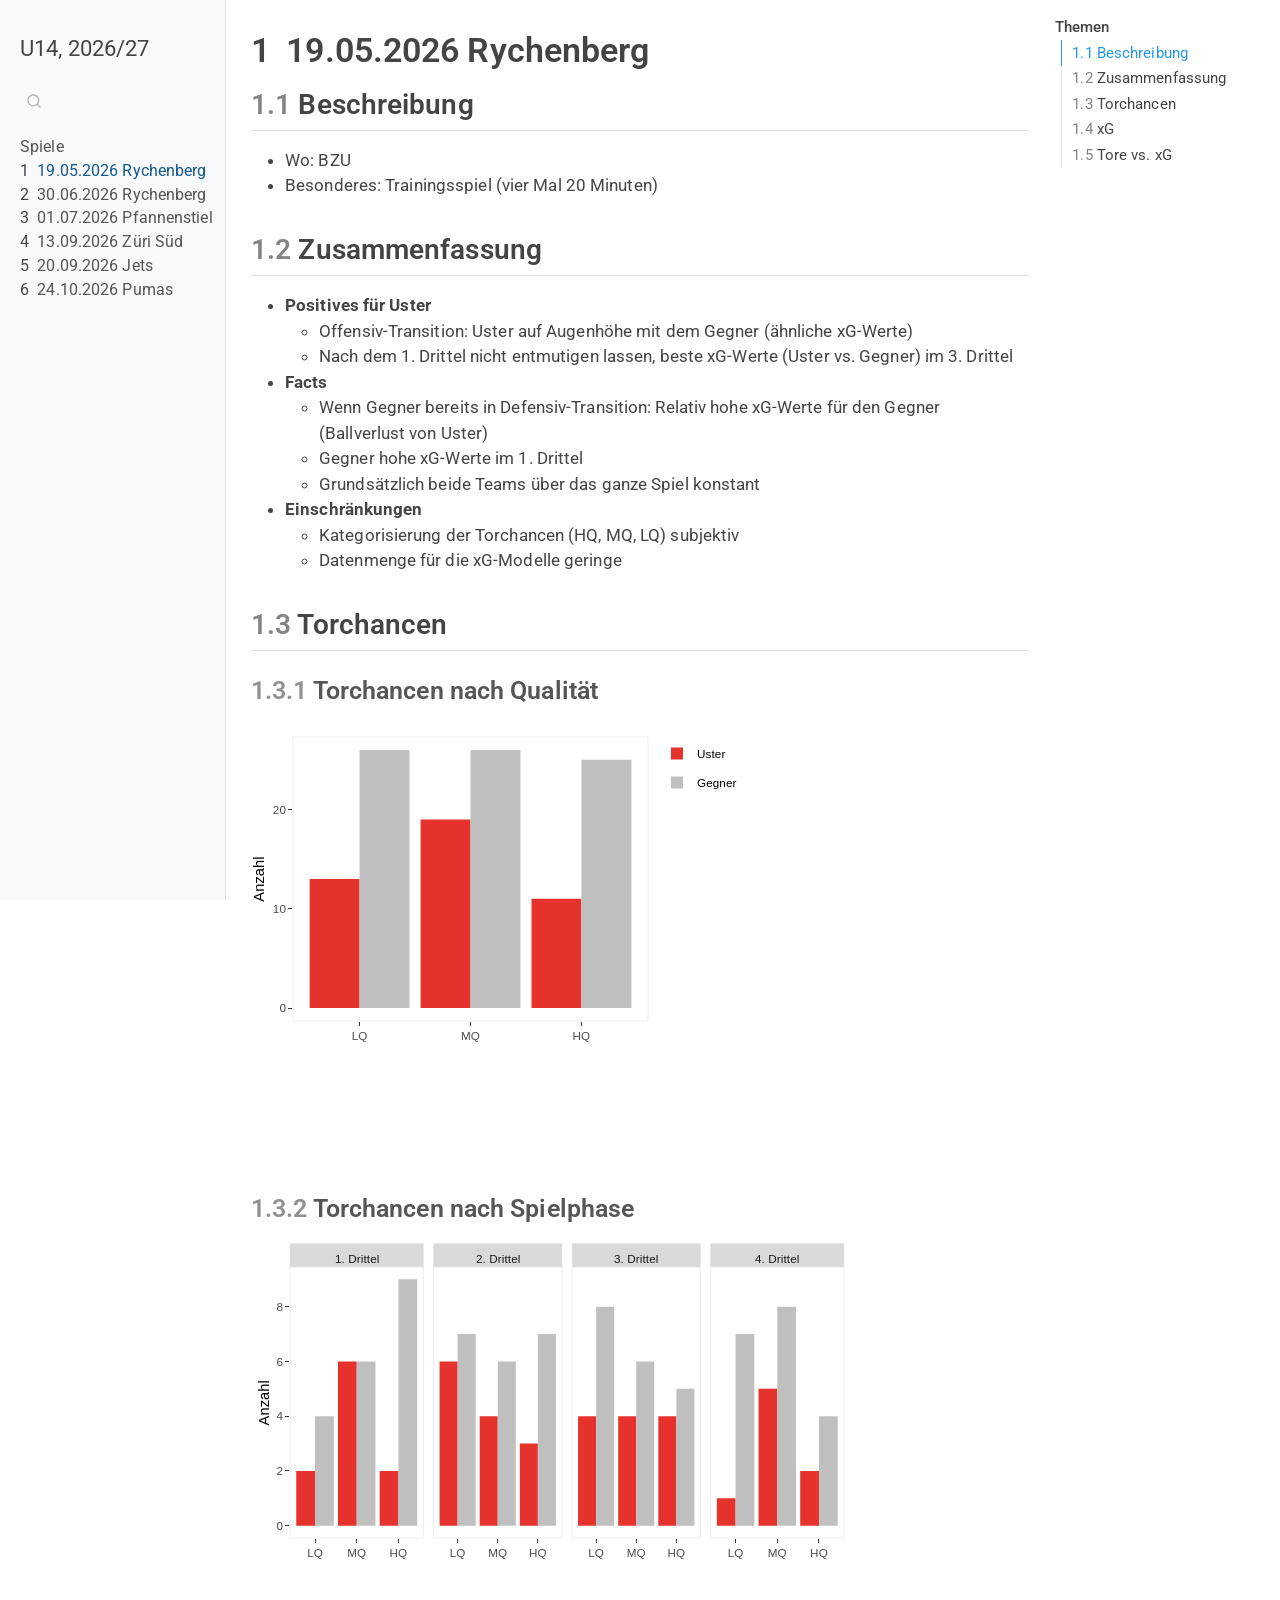
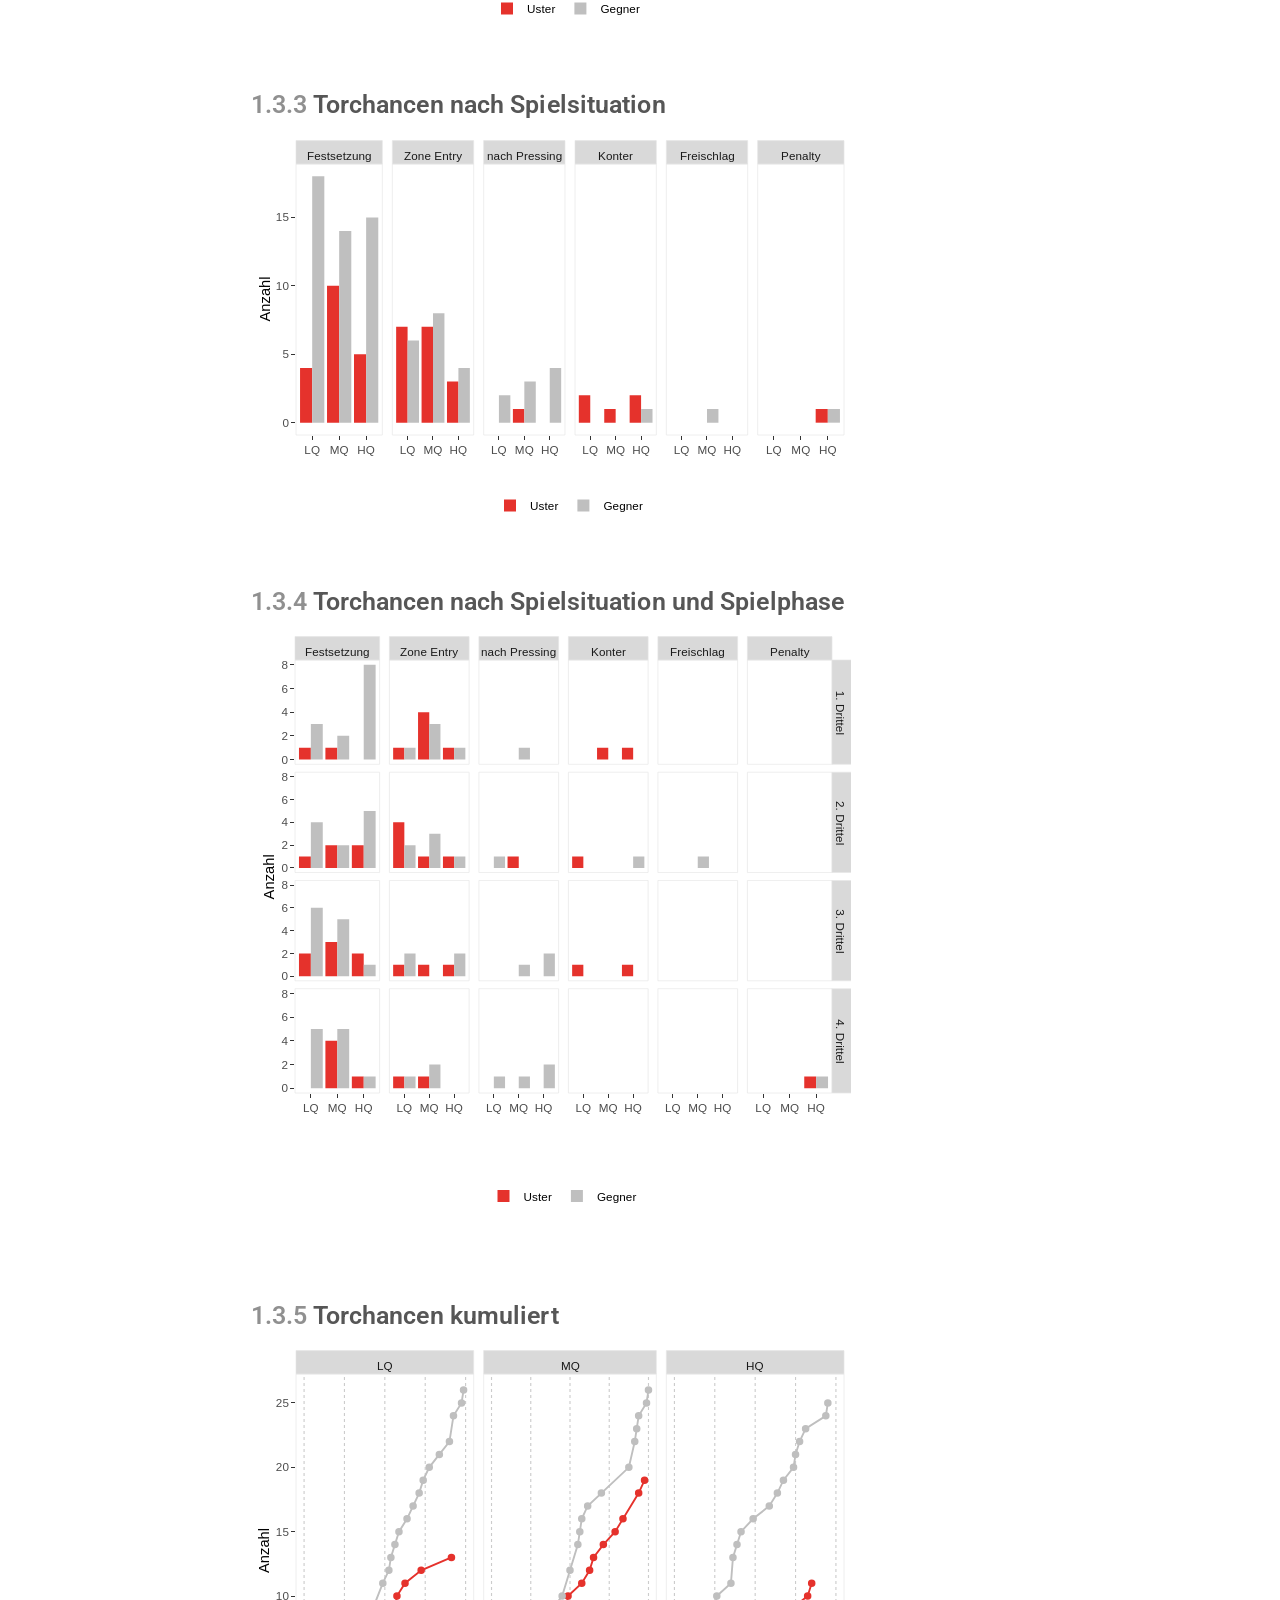
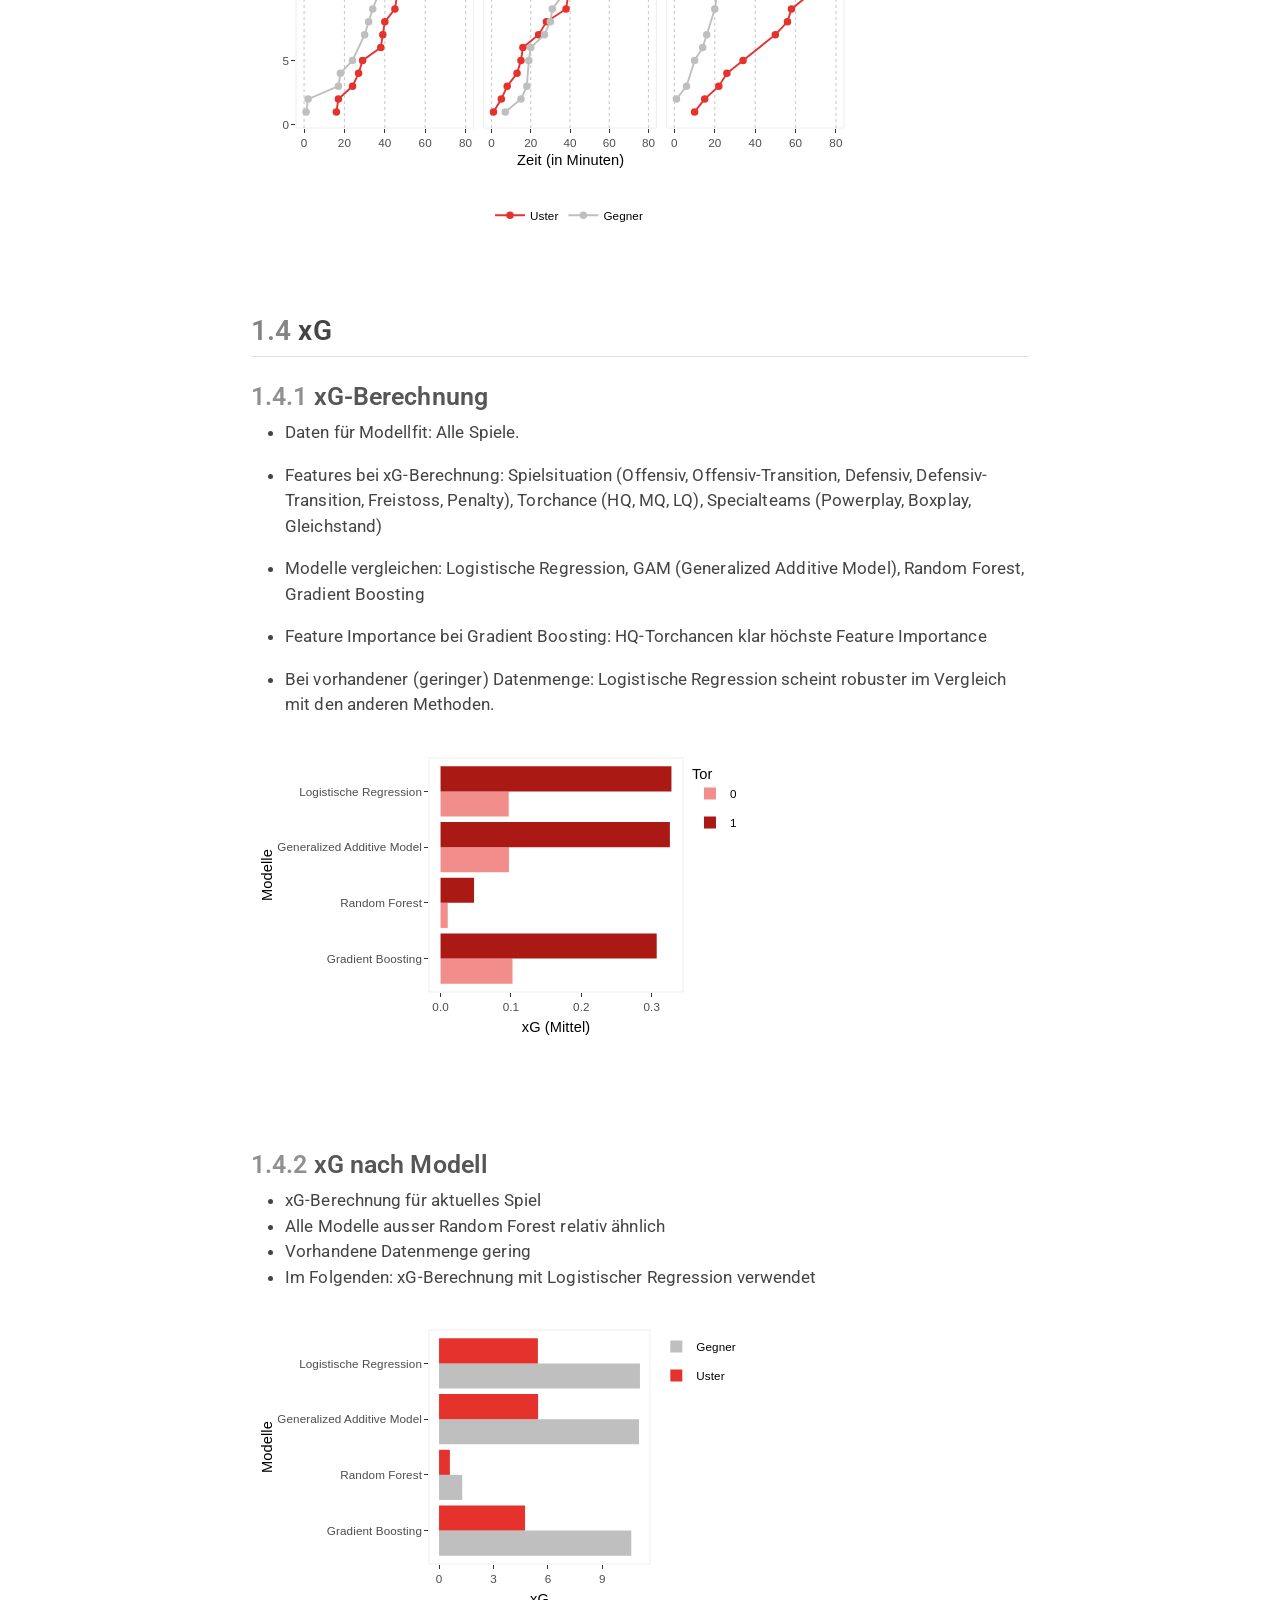
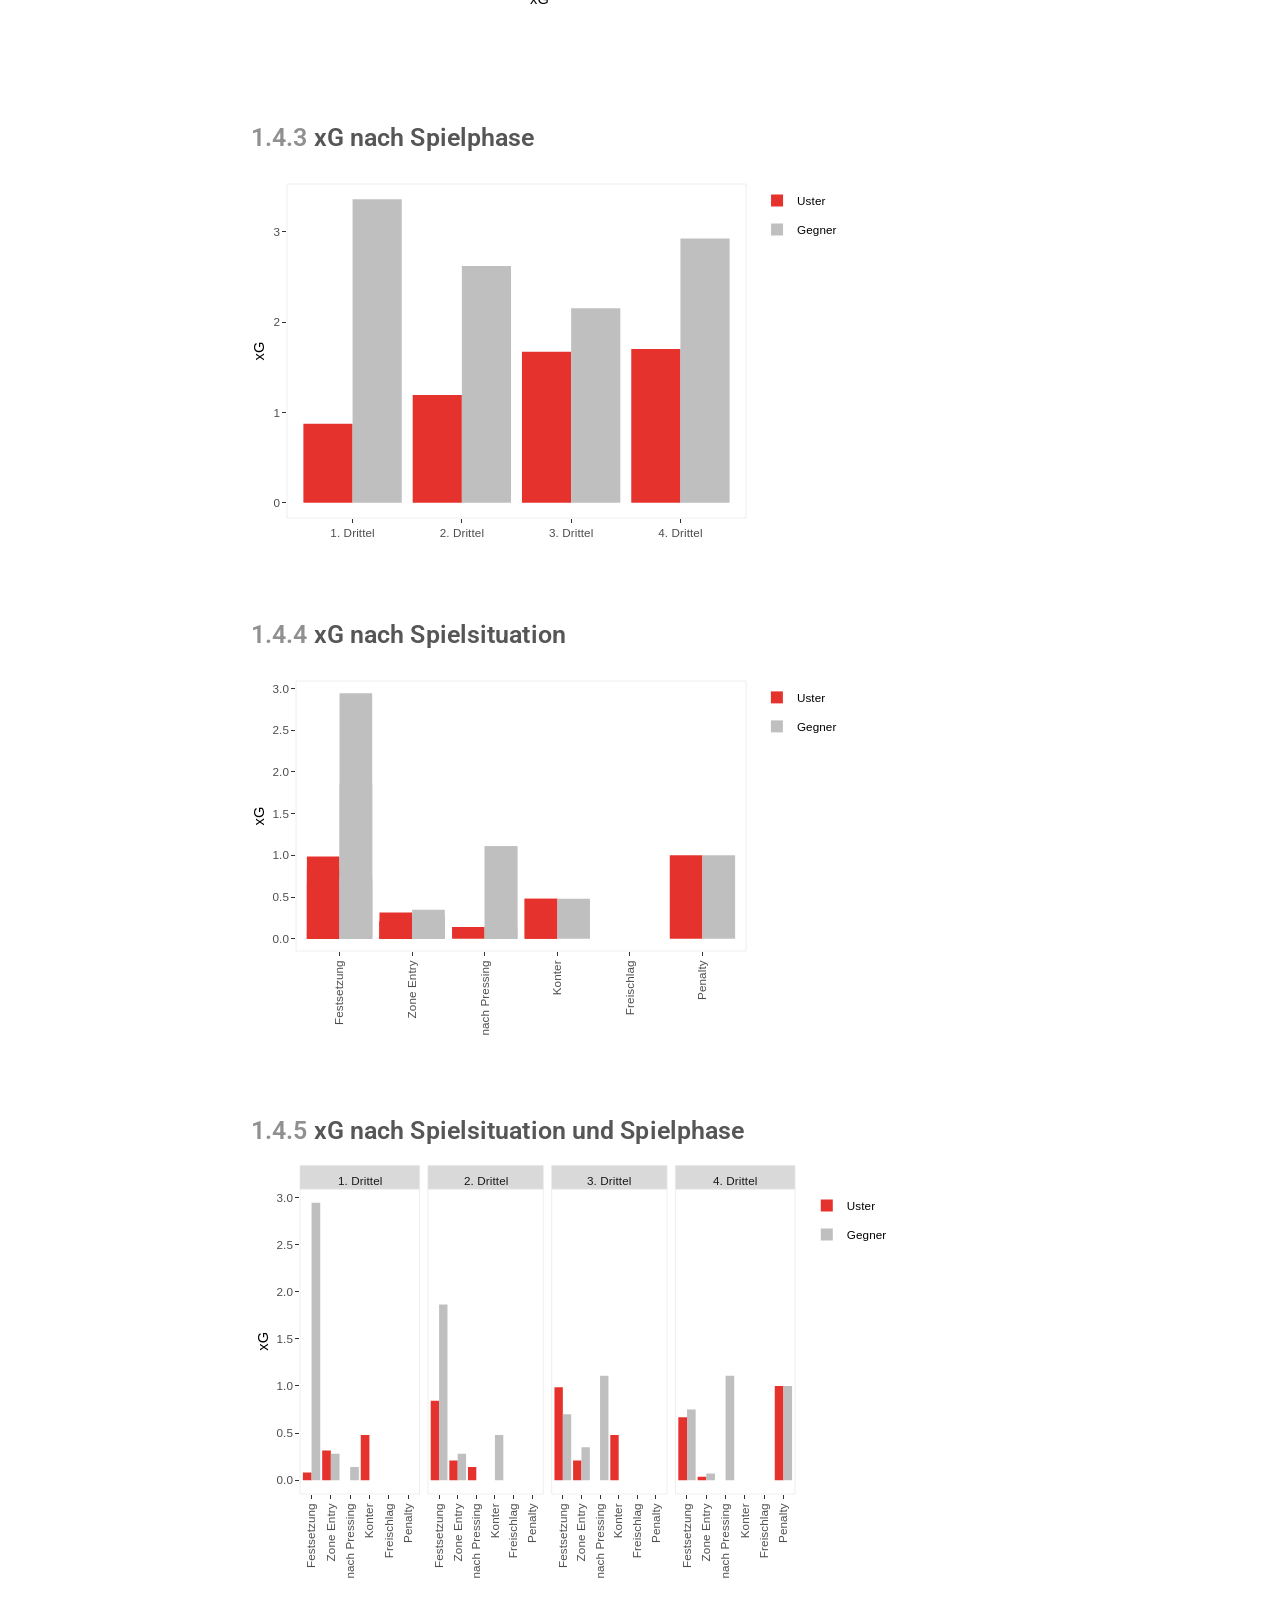
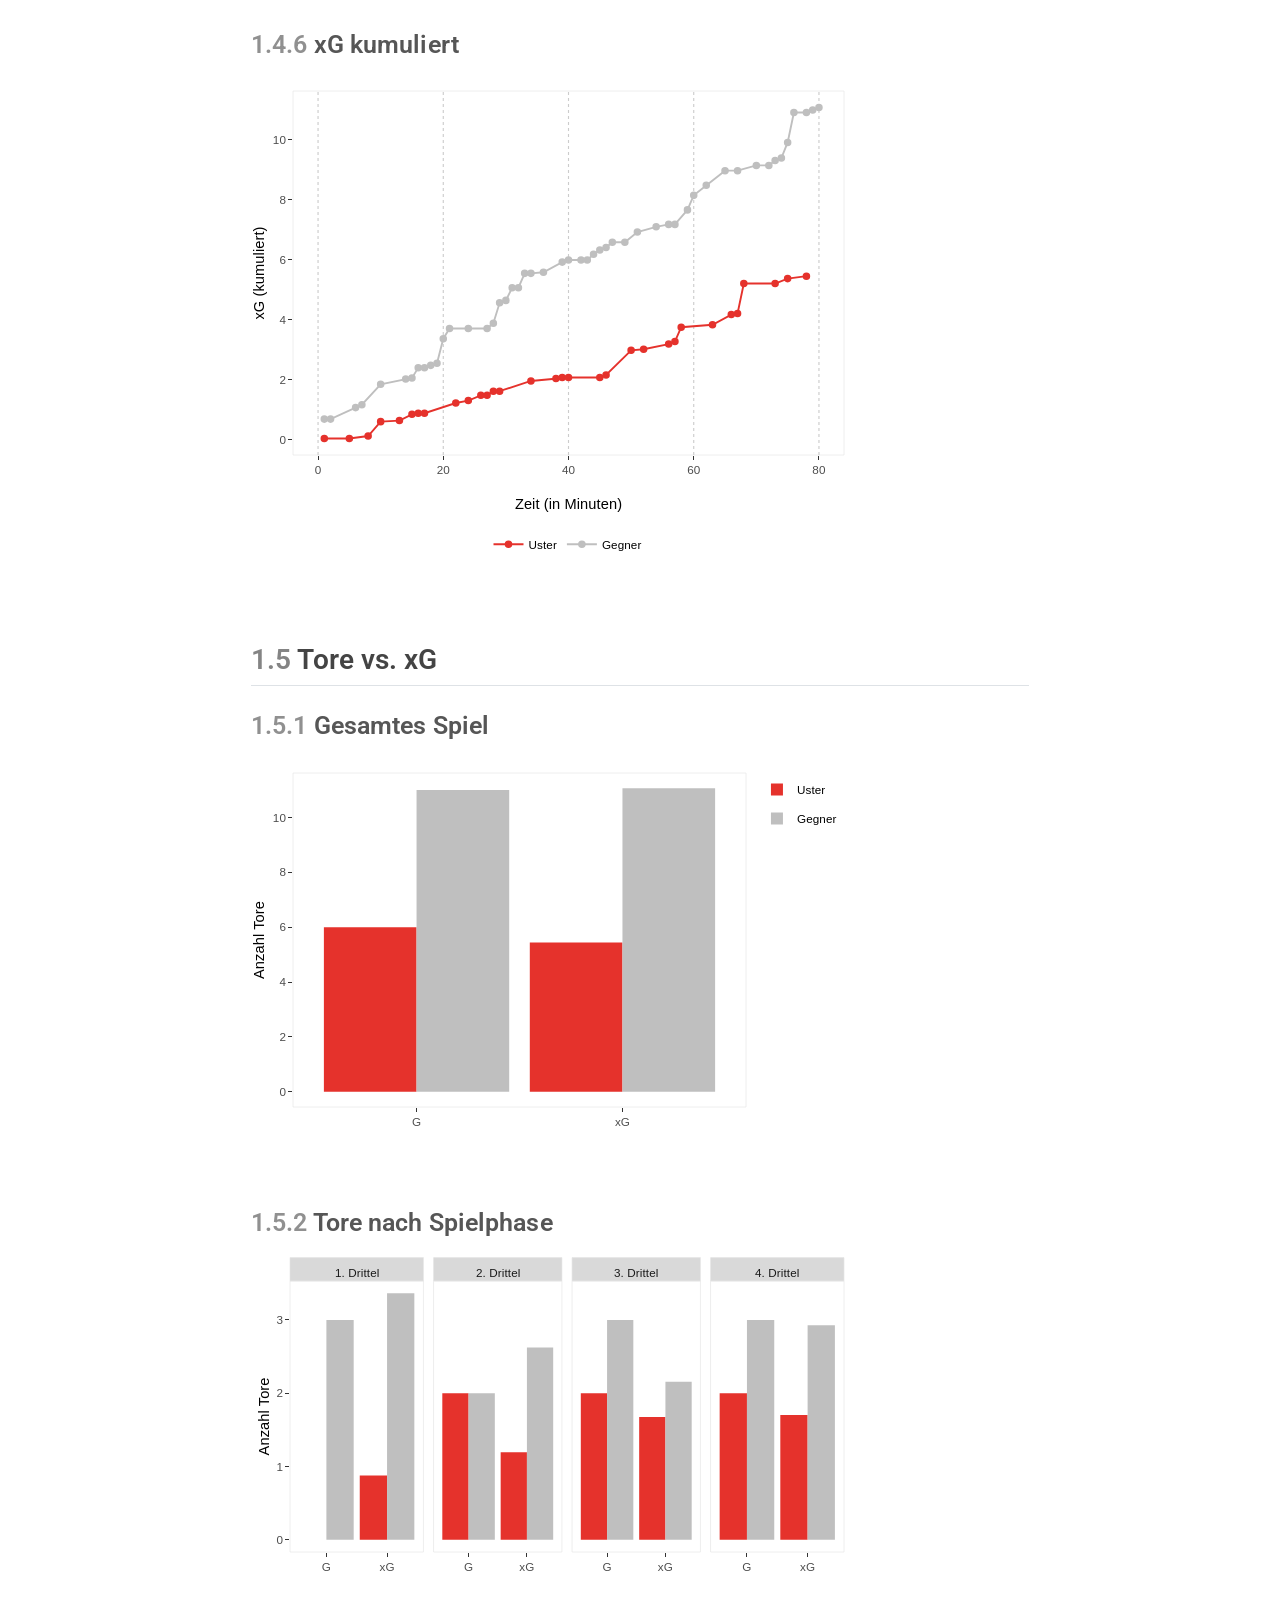
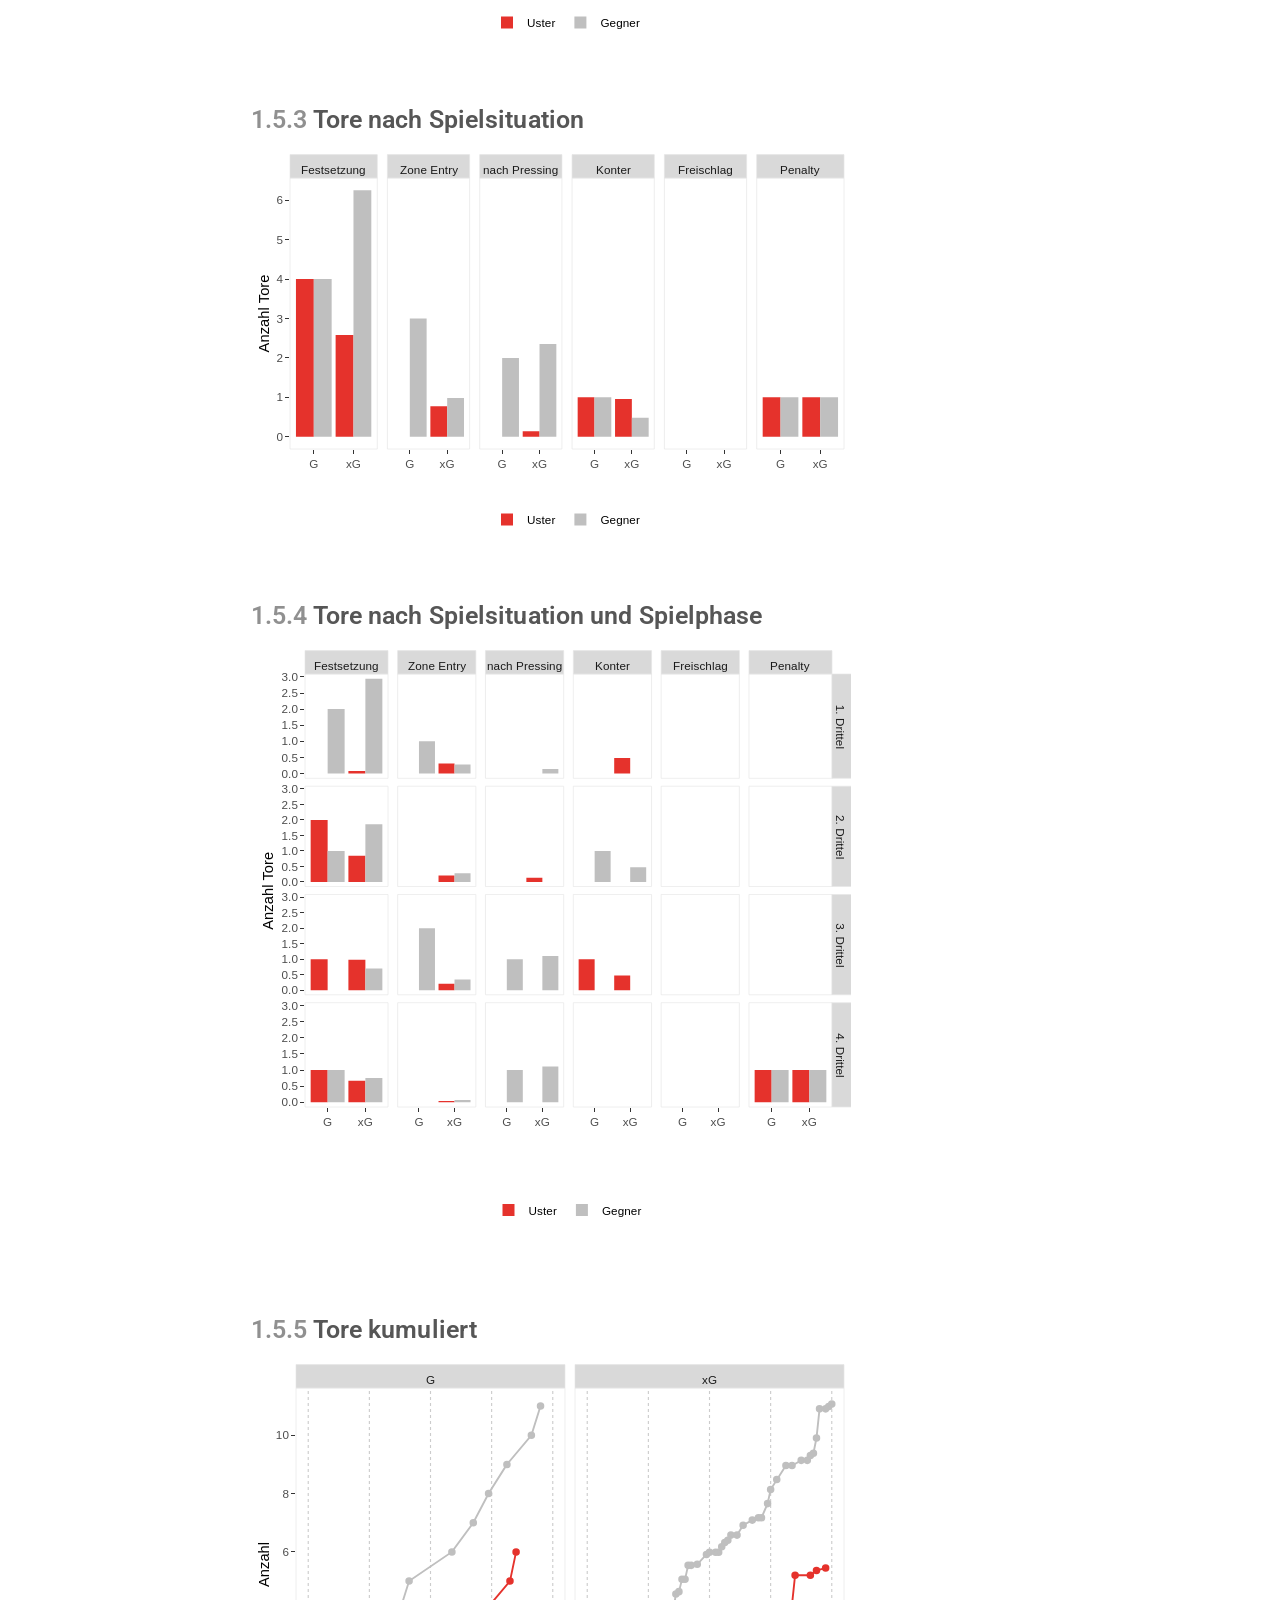
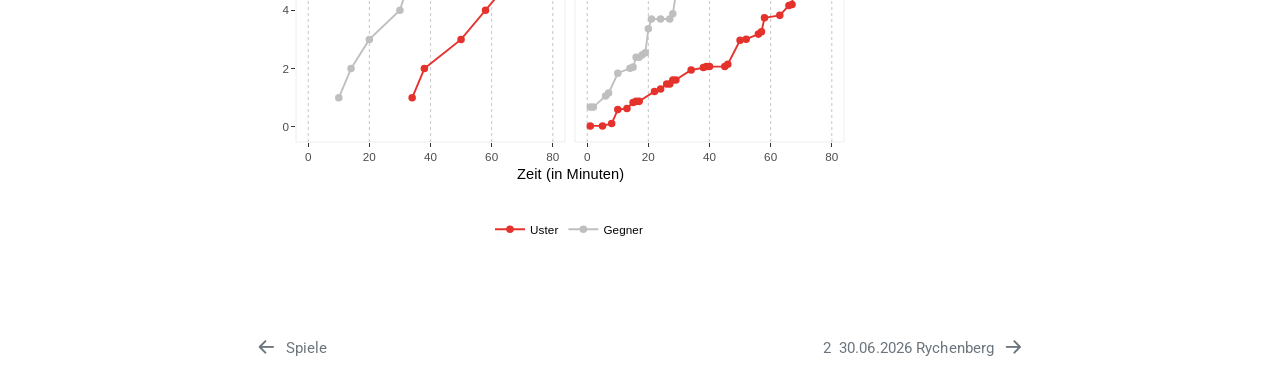
==== commit 47f663ad: "update book" ====
--- a/quarto/2026-05-19_Rychenberg.html
+++ b/quarto/2026-05-19_Rychenberg.html
@@ -158,6 +158,12 @@
  <span class="menu-text"><span class="chapter-number">5</span>&nbsp; <span class="chapter-title">20.09.2026 Jets</span></span></a>
   </div>
 </li>
+        <li class="sidebar-item">
+  <div class="sidebar-item-container"> 
+  <a href="../quarto/2026-10-24_Pumas.html" class="sidebar-item-text sidebar-link">
+ <span class="menu-text"><span class="chapter-number">6</span>&nbsp; <span class="chapter-title">24.10.2026 Pumas</span></span></a>
+  </div>
+</li>
     </ul>
     </div>
 </nav>
@@ -254,8 +260,8 @@
 <h3 data-number="1.3.1" class="anchored" data-anchor-id="torchancen-nach-qualität"><span class="header-section-number">1.3.1</span> Torchancen nach Qualität</h3>
 <div class="cell">
 <div class="cell-output-display">
-<div id="htmlwidget-98b142d8ee71b3ec6e0f" style="width:100%;height:454px;" class="plotly html-widget"></div>
-<script type="application/json" data-for="htmlwidget-98b142d8ee71b3ec6e0f">{"x":{"data":[{"orientation":"v","width":[0.44999999999999996,0.45000000000000018,0.45000000000000018],"base":[0,0,0],"x":[0.77500000000000002,1.7749999999999999,2.7749999999999999],"y":[13,19,11],"text":["chance: LQ<br />n: 13<br />team: Uster","chance: MQ<br />n: 19<br />team: Uster","chance: HQ<br />n: 11<br />team: Uster"],"type":"bar","textposition":"none","marker":{"autocolorscale":false,"color":"rgba(229,50,44,1)","line":{"width":1.8897637795275593,"color":"transparent"}},"name":"Uster","legendgroup":"Uster","showlegend":true,"xaxis":"x","yaxis":"y","hoverinfo":"text","frame":null},{"orientation":"v","width":[0.45000000000000018,0.45000000000000018,0.45000000000000018],"base":[0,0,0],"x":[1.2250000000000001,2.2250000000000001,3.2250000000000001],"y":[26,26,25],"text":["chance: LQ<br />n: 26<br />team: Gegner","chance: MQ<br />n: 26<br />team: Gegner","chance: HQ<br />n: 25<br />team: Gegner"],"type":"bar","textposition":"none","marker":{"autocolorscale":false,"color":"rgba(191,191,191,1)","line":{"width":1.8897637795275593,"color":"transparent"}},"name":"Gegner","legendgroup":"Gegner","showlegend":true,"xaxis":"x","yaxis":"y","hoverinfo":"text","frame":null}],"layout":{"margin":{"t":23.305936073059364,"r":7.3059360730593621,"b":22.648401826484022,"l":37.260273972602747},"plot_bgcolor":"rgba(255,255,255,1)","paper_bgcolor":"rgba(255,255,255,1)","font":{"color":"rgba(0,0,0,1)","family":"","size":14.611872146118724},"xaxis":{"domain":[0,1],"automargin":true,"type":"linear","autorange":false,"range":[0.40000000000000002,3.6000000000000001],"tickmode":"array","ticktext":["LQ","MQ","HQ"],"tickvals":[1,2,3],"categoryorder":"array","categoryarray":["LQ","MQ","HQ"],"nticks":null,"ticks":"outside","tickcolor":"rgba(51,51,51,1)","ticklen":3.6529680365296811,"tickwidth":0.66417600664176002,"showticklabels":true,"tickfont":{"color":"rgba(77,77,77,1)","family":"","size":11.68949771689498},"tickangle":-0,"showline":false,"linecolor":null,"linewidth":0,"showgrid":false,"gridcolor":null,"gridwidth":0,"zeroline":false,"anchor":"y","title":{"text":"","font":{"color":"rgba(0,0,0,1)","family":"","size":14.611872146118724}},"hoverformat":".2f"},"yaxis":{"domain":[0,1],"automargin":true,"type":"linear","autorange":false,"range":[-1.3,27.300000000000001],"tickmode":"array","ticktext":["0","10","20"],"tickvals":[0,10,20],"categoryorder":"array","categoryarray":["0","10","20"],"nticks":null,"ticks":"outside","tickcolor":"rgba(51,51,51,1)","ticklen":3.6529680365296811,"tickwidth":0.66417600664176002,"showticklabels":true,"tickfont":{"color":"rgba(77,77,77,1)","family":"","size":11.68949771689498},"tickangle":-0,"showline":false,"linecolor":null,"linewidth":0,"showgrid":false,"gridcolor":null,"gridwidth":0,"zeroline":false,"anchor":"x","title":{"text":"Anzahl","font":{"color":"rgba(0,0,0,1)","family":"","size":14.611872146118724}},"hoverformat":".2f"},"shapes":[{"type":"rect","fillcolor":"rgba(255,255,255,1)","line":{"color":"rgba(229,229,229,1)","width":0.66417600664176002,"linetype":"solid"},"yref":"paper","xref":"paper","layer":"below","x0":0,"x1":1,"y0":0,"y1":1}],"showlegend":true,"legend":{"bgcolor":"rgba(255,255,255,1)","bordercolor":"transparent","borderwidth":1.8897637795275593,"font":{"color":"rgba(0,0,0,1)","family":"","size":11.68949771689498},"title":{"text":"","font":{"color":"rgba(0,0,0,1)","family":"","size":14.611872146118724}}},"hovermode":"closest","width":500,"height":350,"barmode":"relative"},"config":{"doubleClick":"reset","modeBarButtonsToAdd":["hoverclosest","hovercompare"],"showSendToCloud":false},"source":"A","attrs":{"46db01befbce4":{"x":{},"y":{},"fill":{},"type":"bar"}},"cur_data":"46db01befbce4","visdat":{"46db01befbce4":["function (y) ","x"]},"highlight":{"on":"plotly_click","persistent":false,"dynamic":false,"selectize":false,"opacityDim":0.20000000000000001,"selected":{"opacity":1},"debounce":0},"shinyEvents":["plotly_hover","plotly_click","plotly_selected","plotly_relayout","plotly_brushed","plotly_brushing","plotly_clickannotation","plotly_doubleclick","plotly_deselect","plotly_afterplot","plotly_sunburstclick"],"base_url":"https://plot.ly"},"evals":[],"jsHooks":[]}</script>
+<div id="htmlwidget-aed7edc2cd51d7771252" style="width:100%;height:454px;" class="plotly html-widget"></div>
+<script type="application/json" data-for="htmlwidget-aed7edc2cd51d7771252">{"x":{"data":[{"orientation":"v","width":[0.44999999999999996,0.45000000000000018,0.45000000000000018],"base":[0,0,0],"x":[0.77500000000000002,1.7749999999999999,2.7749999999999999],"y":[13,19,11],"text":["chance: LQ<br />n: 13<br />team: Uster","chance: MQ<br />n: 19<br />team: Uster","chance: HQ<br />n: 11<br />team: Uster"],"type":"bar","textposition":"none","marker":{"autocolorscale":false,"color":"rgba(229,50,44,1)","line":{"width":1.8897637795275593,"color":"transparent"}},"name":"Uster","legendgroup":"Uster","showlegend":true,"xaxis":"x","yaxis":"y","hoverinfo":"text","frame":null},{"orientation":"v","width":[0.45000000000000018,0.45000000000000018,0.45000000000000018],"base":[0,0,0],"x":[1.2250000000000001,2.2250000000000001,3.2250000000000001],"y":[26,26,25],"text":["chance: LQ<br />n: 26<br />team: Gegner","chance: MQ<br />n: 26<br />team: Gegner","chance: HQ<br />n: 25<br />team: Gegner"],"type":"bar","textposition":"none","marker":{"autocolorscale":false,"color":"rgba(191,191,191,1)","line":{"width":1.8897637795275593,"color":"transparent"}},"name":"Gegner","legendgroup":"Gegner","showlegend":true,"xaxis":"x","yaxis":"y","hoverinfo":"text","frame":null}],"layout":{"margin":{"t":23.305936073059364,"r":7.3059360730593621,"b":22.648401826484022,"l":37.260273972602747},"plot_bgcolor":"rgba(255,255,255,1)","paper_bgcolor":"rgba(255,255,255,1)","font":{"color":"rgba(0,0,0,1)","family":"","size":14.611872146118724},"xaxis":{"domain":[0,1],"automargin":true,"type":"linear","autorange":false,"range":[0.40000000000000002,3.6000000000000001],"tickmode":"array","ticktext":["LQ","MQ","HQ"],"tickvals":[1,2,3],"categoryorder":"array","categoryarray":["LQ","MQ","HQ"],"nticks":null,"ticks":"outside","tickcolor":"rgba(51,51,51,1)","ticklen":3.6529680365296811,"tickwidth":0.66417600664176002,"showticklabels":true,"tickfont":{"color":"rgba(77,77,77,1)","family":"","size":11.68949771689498},"tickangle":-0,"showline":false,"linecolor":null,"linewidth":0,"showgrid":false,"gridcolor":null,"gridwidth":0,"zeroline":false,"anchor":"y","title":{"text":"","font":{"color":"rgba(0,0,0,1)","family":"","size":14.611872146118724}},"hoverformat":".2f"},"yaxis":{"domain":[0,1],"automargin":true,"type":"linear","autorange":false,"range":[-1.3,27.300000000000001],"tickmode":"array","ticktext":["0","10","20"],"tickvals":[0,10,20],"categoryorder":"array","categoryarray":["0","10","20"],"nticks":null,"ticks":"outside","tickcolor":"rgba(51,51,51,1)","ticklen":3.6529680365296811,"tickwidth":0.66417600664176002,"showticklabels":true,"tickfont":{"color":"rgba(77,77,77,1)","family":"","size":11.68949771689498},"tickangle":-0,"showline":false,"linecolor":null,"linewidth":0,"showgrid":false,"gridcolor":null,"gridwidth":0,"zeroline":false,"anchor":"x","title":{"text":"Anzahl","font":{"color":"rgba(0,0,0,1)","family":"","size":14.611872146118724}},"hoverformat":".2f"},"shapes":[{"type":"rect","fillcolor":"rgba(255,255,255,1)","line":{"color":"rgba(229,229,229,1)","width":0.66417600664176002,"linetype":"solid"},"yref":"paper","xref":"paper","layer":"below","x0":0,"x1":1,"y0":0,"y1":1}],"showlegend":true,"legend":{"bgcolor":"rgba(255,255,255,1)","bordercolor":"transparent","borderwidth":1.8897637795275593,"font":{"color":"rgba(0,0,0,1)","family":"","size":11.68949771689498},"title":{"text":"","font":{"color":"rgba(0,0,0,1)","family":"","size":14.611872146118724}}},"hovermode":"closest","width":500,"height":350,"barmode":"relative"},"config":{"doubleClick":"reset","modeBarButtonsToAdd":["hoverclosest","hovercompare"],"showSendToCloud":false},"source":"A","attrs":{"28c64c7d78d673":{"x":{},"y":{},"fill":{},"type":"bar"}},"cur_data":"28c64c7d78d673","visdat":{"28c64c7d78d673":["function (y) ","x"]},"highlight":{"on":"plotly_click","persistent":false,"dynamic":false,"selectize":false,"opacityDim":0.20000000000000001,"selected":{"opacity":1},"debounce":0},"shinyEvents":["plotly_hover","plotly_click","plotly_selected","plotly_relayout","plotly_brushed","plotly_brushing","plotly_clickannotation","plotly_doubleclick","plotly_deselect","plotly_afterplot","plotly_sunburstclick"],"base_url":"https://plot.ly"},"evals":[],"jsHooks":[]}</script>
 </div>
 </div>
 </section>
@@ -263,8 +269,8 @@
 <h3 data-number="1.3.2" class="anchored" data-anchor-id="torchancen-nach-spielphase"><span class="header-section-number">1.3.2</span> Torchancen nach Spielphase</h3>
 <div class="cell">
 <div class="cell-output-display">
-<div id="htmlwidget-33ccdd2625803782e73d" style="width:100%;height:433px;" class="plotly html-widget"></div>
-<script type="application/json" data-for="htmlwidget-33ccdd2625803782e73d">{"x":{"data":[{"orientation":"v","width":[0.44999999999999996,0.45000000000000018,0.45000000000000018],"base":[0,0,0],"x":[0.77500000000000002,1.7749999999999999,2.7749999999999999],"y":[2,6,2],"text":["chance: LQ<br />n: 2<br />team: Uster","chance: MQ<br />n: 6<br />team: Uster","chance: HQ<br />n: 2<br />team: Uster"],"type":"bar","textposition":"none","marker":{"autocolorscale":false,"color":"rgba(229,50,44,1)","line":{"width":1.8897637795275593,"color":"transparent"}},"name":"Uster","legendgroup":"Uster","showlegend":true,"xaxis":"x","yaxis":"y","hoverinfo":"text","frame":null},{"orientation":"v","width":[0.44999999999999996,0.45000000000000018,0.45000000000000018],"base":[0,0,0],"x":[0.77500000000000002,1.7749999999999999,2.7749999999999999],"y":[6,4,3],"text":["chance: LQ<br />n: 6<br />team: Uster","chance: MQ<br />n: 4<br />team: Uster","chance: HQ<br />n: 3<br />team: Uster"],"type":"bar","textposition":"none","marker":{"autocolorscale":false,"color":"rgba(229,50,44,1)","line":{"width":1.8897637795275593,"color":"transparent"}},"name":"Uster","legendgroup":"Uster","showlegend":false,"xaxis":"x2","yaxis":"y","hoverinfo":"text","frame":null},{"orientation":"v","width":[0.44999999999999996,0.45000000000000018,0.45000000000000018],"base":[0,0,0],"x":[0.77500000000000002,1.7749999999999999,2.7749999999999999],"y":[4,4,4],"text":["chance: LQ<br />n: 4<br />team: Uster","chance: MQ<br />n: 4<br />team: Uster","chance: HQ<br />n: 4<br />team: Uster"],"type":"bar","textposition":"none","marker":{"autocolorscale":false,"color":"rgba(229,50,44,1)","line":{"width":1.8897637795275593,"color":"transparent"}},"name":"Uster","legendgroup":"Uster","showlegend":false,"xaxis":"x3","yaxis":"y","hoverinfo":"text","frame":null},{"orientation":"v","width":[0.44999999999999996,0.45000000000000018,0.45000000000000018],"base":[0,0,0],"x":[0.77500000000000002,1.7749999999999999,2.7749999999999999],"y":[1,5,2],"text":["chance: LQ<br />n: 1<br />team: Uster","chance: MQ<br />n: 5<br />team: Uster","chance: HQ<br />n: 2<br />team: Uster"],"type":"bar","textposition":"none","marker":{"autocolorscale":false,"color":"rgba(229,50,44,1)","line":{"width":1.8897637795275593,"color":"transparent"}},"name":"Uster","legendgroup":"Uster","showlegend":false,"xaxis":"x4","yaxis":"y","hoverinfo":"text","frame":null},{"orientation":"v","width":[0.45000000000000018,0.45000000000000018,0.45000000000000018],"base":[0,0,0],"x":[1.2250000000000001,2.2250000000000001,3.2250000000000001],"y":[4,6,9],"text":["chance: LQ<br />n: 4<br />team: Gegner","chance: MQ<br />n: 6<br />team: Gegner","chance: HQ<br />n: 9<br />team: Gegner"],"type":"bar","textposition":"none","marker":{"autocolorscale":false,"color":"rgba(191,191,191,1)","line":{"width":1.8897637795275593,"color":"transparent"}},"name":"Gegner","legendgroup":"Gegner","showlegend":true,"xaxis":"x","yaxis":"y","hoverinfo":"text","frame":null},{"orientation":"v","width":[0.45000000000000018,0.45000000000000018,0.45000000000000018],"base":[0,0,0],"x":[1.2250000000000001,2.2250000000000001,3.2250000000000001],"y":[7,6,7],"text":["chance: LQ<br />n: 7<br />team: Gegner","chance: MQ<br />n: 6<br />team: Gegner","chance: HQ<br />n: 7<br />team: Gegner"],"type":"bar","textposition":"none","marker":{"autocolorscale":false,"color":"rgba(191,191,191,1)","line":{"width":1.8897637795275593,"color":"transparent"}},"name":"Gegner","legendgroup":"Gegner","showlegend":false,"xaxis":"x2","yaxis":"y","hoverinfo":"text","frame":null},{"orientation":"v","width":[0.45000000000000018,0.45000000000000018,0.45000000000000018],"base":[0,0,0],"x":[1.2250000000000001,2.2250000000000001,3.2250000000000001],"y":[8,6,5],"text":["chance: LQ<br />n: 8<br />team: Gegner","chance: MQ<br />n: 6<br />team: Gegner","chance: HQ<br />n: 5<br />team: Gegner"],"type":"bar","textposition":"none","marker":{"autocolorscale":false,"color":"rgba(191,191,191,1)","line":{"width":1.8897637795275593,"color":"transparent"}},"name":"Gegner","legendgroup":"Gegner","showlegend":false,"xaxis":"x3","yaxis":"y","hoverinfo":"text","frame":null},{"orientation":"v","width":[0.45000000000000018,0.45000000000000018,0.45000000000000018],"base":[0,0,0],"x":[1.2250000000000001,2.2250000000000001,3.2250000000000001],"y":[7,8,4],"text":["chance: LQ<br />n: 7<br />team: Gegner","chance: MQ<br />n: 8<br />team: Gegner","chance: HQ<br />n: 4<br />team: Gegner"],"type":"bar","textposition":"none","marker":{"autocolorscale":false,"color":"rgba(191,191,191,1)","line":{"width":1.8897637795275593,"color":"transparent"}},"name":"Gegner","legendgroup":"Gegner","showlegend":false,"xaxis":"x4","yaxis":"y","hoverinfo":"text","frame":null}],"layout":{"margin":{"t":34.995433789954348,"r":7.3059360730593621,"b":22.648401826484022,"l":31.415525114155255},"plot_bgcolor":"rgba(255,255,255,1)","paper_bgcolor":"rgba(255,255,255,1)","font":{"color":"rgba(0,0,0,1)","family":"","size":14.611872146118724},"xaxis":{"domain":[0,0.2408675799086758],"automargin":true,"type":"linear","autorange":false,"range":[0.40000000000000002,3.6000000000000001],"tickmode":"array","ticktext":["LQ","MQ","HQ"],"tickvals":[1,2,3],"categoryorder":"array","categoryarray":["LQ","MQ","HQ"],"nticks":null,"ticks":"outside","tickcolor":"rgba(51,51,51,1)","ticklen":3.6529680365296811,"tickwidth":0.66417600664176002,"showticklabels":true,"tickfont":{"color":"rgba(77,77,77,1)","family":"","size":11.68949771689498},"tickangle":-0,"showline":false,"linecolor":null,"linewidth":0,"showgrid":false,"gridcolor":null,"gridwidth":0,"zeroline":false,"anchor":"y","title":"","hoverformat":".2f"},"yaxis":{"domain":[0,1],"automargin":true,"type":"linear","autorange":false,"range":[-0.45000000000000001,9.4499999999999993],"tickmode":"array","ticktext":["0","2","4","6","8"],"tickvals":[0,2,4,6,7.9999999999999991],"categoryorder":"array","categoryarray":["0","2","4","6","8"],"nticks":null,"ticks":"outside","tickcolor":"rgba(51,51,51,1)","ticklen":3.6529680365296811,"tickwidth":0.66417600664176002,"showticklabels":true,"tickfont":{"color":"rgba(77,77,77,1)","family":"","size":11.68949771689498},"tickangle":-0,"showline":false,"linecolor":null,"linewidth":0,"showgrid":false,"gridcolor":null,"gridwidth":0,"zeroline":false,"anchor":"x","title":"","hoverformat":".2f"},"annotations":[{"text":"Anzahl","x":0,"y":0.5,"showarrow":false,"ax":0,"ay":0,"font":{"color":"rgba(0,0,0,1)","family":"","size":14.611872146118724},"xref":"paper","yref":"paper","textangle":-90,"xanchor":"right","yanchor":"center","annotationType":"axis","xshift":-16.073059360730603},{"text":"1. Drittel","x":0.1204337899543379,"y":1,"showarrow":false,"ax":0,"ay":0,"font":{"color":"rgba(26,26,26,1)","family":"","size":11.68949771689498},"xref":"paper","yref":"paper","textangle":-0,"xanchor":"center","yanchor":"bottom"},{"text":"2. Drittel","x":0.375,"y":1,"showarrow":false,"ax":0,"ay":0,"font":{"color":"rgba(26,26,26,1)","family":"","size":11.68949771689498},"xref":"paper","yref":"paper","textangle":-0,"xanchor":"center","yanchor":"bottom"},{"text":"3. Drittel","x":0.625,"y":1,"showarrow":false,"ax":0,"ay":0,"font":{"color":"rgba(26,26,26,1)","family":"","size":11.68949771689498},"xref":"paper","yref":"paper","textangle":-0,"xanchor":"center","yanchor":"bottom"},{"text":"4. Drittel","x":0.87956621004566204,"y":1,"showarrow":false,"ax":0,"ay":0,"font":{"color":"rgba(26,26,26,1)","family":"","size":11.68949771689498},"xref":"paper","yref":"paper","textangle":-0,"xanchor":"center","yanchor":"bottom"}],"shapes":[{"type":"rect","fillcolor":"rgba(255,255,255,1)","line":{"color":"rgba(229,229,229,1)","width":0.66417600664176002,"linetype":"solid"},"yref":"paper","xref":"paper","layer":"below","x0":0,"x1":0.2408675799086758,"y0":0,"y1":1},{"type":"rect","fillcolor":"rgba(217,217,217,1)","line":{"color":"rgba(229,229,229,1)","width":0.66417600664176002,"linetype":"solid"},"yref":"paper","xref":"paper","layer":"below","x0":0,"x1":0.2408675799086758,"y0":0,"y1":23.37899543378996,"yanchor":1,"ysizemode":"pixel"},{"type":"rect","fillcolor":"rgba(255,255,255,1)","line":{"color":"rgba(229,229,229,1)","width":0.66417600664176002,"linetype":"solid"},"yref":"paper","xref":"paper","layer":"below","x0":0.2591324200913242,"x1":0.4908675799086758,"y0":0,"y1":1},{"type":"rect","fillcolor":"rgba(217,217,217,1)","line":{"color":"rgba(229,229,229,1)","width":0.66417600664176002,"linetype":"solid"},"yref":"paper","xref":"paper","layer":"below","x0":0.2591324200913242,"x1":0.4908675799086758,"y0":0,"y1":23.37899543378996,"yanchor":1,"ysizemode":"pixel"},{"type":"rect","fillcolor":"rgba(255,255,255,1)","line":{"color":"rgba(229,229,229,1)","width":0.66417600664176002,"linetype":"solid"},"yref":"paper","xref":"paper","layer":"below","x0":0.5091324200913242,"x1":0.7408675799086758,"y0":0,"y1":1},{"type":"rect","fillcolor":"rgba(217,217,217,1)","line":{"color":"rgba(229,229,229,1)","width":0.66417600664176002,"linetype":"solid"},"yref":"paper","xref":"paper","layer":"below","x0":0.5091324200913242,"x1":0.7408675799086758,"y0":0,"y1":23.37899543378996,"yanchor":1,"ysizemode":"pixel"},{"type":"rect","fillcolor":"rgba(255,255,255,1)","line":{"color":"rgba(229,229,229,1)","width":0.66417600664176002,"linetype":"solid"},"yref":"paper","xref":"paper","layer":"below","x0":0.7591324200913242,"x1":1,"y0":0,"y1":1},{"type":"rect","fillcolor":"rgba(217,217,217,1)","line":{"color":"rgba(229,229,229,1)","width":0.66417600664176002,"linetype":"solid"},"yref":"paper","xref":"paper","layer":"below","x0":0.7591324200913242,"x1":1,"y0":0,"y1":23.37899543378996,"yanchor":1,"ysizemode":"pixel"}],"xaxis2":{"type":"linear","autorange":false,"range":[0.40000000000000002,3.6000000000000001],"tickmode":"array","ticktext":["LQ","MQ","HQ"],"tickvals":[1,2,3],"categoryorder":"array","categoryarray":["LQ","MQ","HQ"],"nticks":null,"ticks":"outside","tickcolor":"rgba(51,51,51,1)","ticklen":3.6529680365296811,"tickwidth":0.66417600664176002,"showticklabels":true,"tickfont":{"color":"rgba(77,77,77,1)","family":"","size":11.68949771689498},"tickangle":-0,"showline":false,"linecolor":null,"linewidth":0,"showgrid":false,"domain":[0.2591324200913242,0.4908675799086758],"gridcolor":null,"gridwidth":0,"zeroline":false,"anchor":"y","title":"","hoverformat":".2f"},"xaxis3":{"type":"linear","autorange":false,"range":[0.40000000000000002,3.6000000000000001],"tickmode":"array","ticktext":["LQ","MQ","HQ"],"tickvals":[1,2,3],"categoryorder":"array","categoryarray":["LQ","MQ","HQ"],"nticks":null,"ticks":"outside","tickcolor":"rgba(51,51,51,1)","ticklen":3.6529680365296811,"tickwidth":0.66417600664176002,"showticklabels":true,"tickfont":{"color":"rgba(77,77,77,1)","family":"","size":11.68949771689498},"tickangle":-0,"showline":false,"linecolor":null,"linewidth":0,"showgrid":false,"domain":[0.5091324200913242,0.7408675799086758],"gridcolor":null,"gridwidth":0,"zeroline":false,"anchor":"y","title":"","hoverformat":".2f"},"xaxis4":{"type":"linear","autorange":false,"range":[0.40000000000000002,3.6000000000000001],"tickmode":"array","ticktext":["LQ","MQ","HQ"],"tickvals":[1,2,3],"categoryorder":"array","categoryarray":["LQ","MQ","HQ"],"nticks":null,"ticks":"outside","tickcolor":"rgba(51,51,51,1)","ticklen":3.6529680365296811,"tickwidth":0.66417600664176002,"showticklabels":true,"tickfont":{"color":"rgba(77,77,77,1)","family":"","size":11.68949771689498},"tickangle":-0,"showline":false,"linecolor":null,"linewidth":0,"showgrid":false,"domain":[0.7591324200913242,1],"gridcolor":null,"gridwidth":0,"zeroline":false,"anchor":"y","title":"","hoverformat":".2f"},"showlegend":true,"legend":{"bgcolor":"rgba(255,255,255,1)","bordercolor":"transparent","borderwidth":1.8897637795275593,"font":{"color":"rgba(0,0,0,1)","family":"","size":11.68949771689498},"title":{"text":"","font":{"color":"rgba(0,0,0,1)","family":"","size":14.611872146118724}},"orientation":"h","x":0.5,"xanchor":"center","y":-0.20000000000000001,"yanchor":"top"},"hovermode":"closest","width":600,"height":400,"barmode":"relative"},"config":{"doubleClick":"reset","modeBarButtonsToAdd":["hoverclosest","hovercompare"],"showSendToCloud":false},"source":"A","attrs":{"46db048fd0306":{"x":{},"y":{},"fill":{},"type":"bar"}},"cur_data":"46db048fd0306","visdat":{"46db048fd0306":["function (y) ","x"]},"highlight":{"on":"plotly_click","persistent":false,"dynamic":false,"selectize":false,"opacityDim":0.20000000000000001,"selected":{"opacity":1},"debounce":0},"shinyEvents":["plotly_hover","plotly_click","plotly_selected","plotly_relayout","plotly_brushed","plotly_brushing","plotly_clickannotation","plotly_doubleclick","plotly_deselect","plotly_afterplot","plotly_sunburstclick"],"base_url":"https://plot.ly"},"evals":[],"jsHooks":[]}</script>
+<div id="htmlwidget-0611e145e2dc3326ba85" style="width:100%;height:433px;" class="plotly html-widget"></div>
+<script type="application/json" data-for="htmlwidget-0611e145e2dc3326ba85">{"x":{"data":[{"orientation":"v","width":[0.44999999999999996,0.45000000000000018,0.45000000000000018],"base":[0,0,0],"x":[0.77500000000000002,1.7749999999999999,2.7749999999999999],"y":[2,6,2],"text":["chance: LQ<br />n: 2<br />team: Uster","chance: MQ<br />n: 6<br />team: Uster","chance: HQ<br />n: 2<br />team: Uster"],"type":"bar","textposition":"none","marker":{"autocolorscale":false,"color":"rgba(229,50,44,1)","line":{"width":1.8897637795275593,"color":"transparent"}},"name":"Uster","legendgroup":"Uster","showlegend":true,"xaxis":"x","yaxis":"y","hoverinfo":"text","frame":null},{"orientation":"v","width":[0.44999999999999996,0.45000000000000018,0.45000000000000018],"base":[0,0,0],"x":[0.77500000000000002,1.7749999999999999,2.7749999999999999],"y":[6,4,3],"text":["chance: LQ<br />n: 6<br />team: Uster","chance: MQ<br />n: 4<br />team: Uster","chance: HQ<br />n: 3<br />team: Uster"],"type":"bar","textposition":"none","marker":{"autocolorscale":false,"color":"rgba(229,50,44,1)","line":{"width":1.8897637795275593,"color":"transparent"}},"name":"Uster","legendgroup":"Uster","showlegend":false,"xaxis":"x2","yaxis":"y","hoverinfo":"text","frame":null},{"orientation":"v","width":[0.44999999999999996,0.45000000000000018,0.45000000000000018],"base":[0,0,0],"x":[0.77500000000000002,1.7749999999999999,2.7749999999999999],"y":[4,4,4],"text":["chance: LQ<br />n: 4<br />team: Uster","chance: MQ<br />n: 4<br />team: Uster","chance: HQ<br />n: 4<br />team: Uster"],"type":"bar","textposition":"none","marker":{"autocolorscale":false,"color":"rgba(229,50,44,1)","line":{"width":1.8897637795275593,"color":"transparent"}},"name":"Uster","legendgroup":"Uster","showlegend":false,"xaxis":"x3","yaxis":"y","hoverinfo":"text","frame":null},{"orientation":"v","width":[0.44999999999999996,0.45000000000000018,0.45000000000000018],"base":[0,0,0],"x":[0.77500000000000002,1.7749999999999999,2.7749999999999999],"y":[1,5,2],"text":["chance: LQ<br />n: 1<br />team: Uster","chance: MQ<br />n: 5<br />team: Uster","chance: HQ<br />n: 2<br />team: Uster"],"type":"bar","textposition":"none","marker":{"autocolorscale":false,"color":"rgba(229,50,44,1)","line":{"width":1.8897637795275593,"color":"transparent"}},"name":"Uster","legendgroup":"Uster","showlegend":false,"xaxis":"x4","yaxis":"y","hoverinfo":"text","frame":null},{"orientation":"v","width":[0.45000000000000018,0.45000000000000018,0.45000000000000018],"base":[0,0,0],"x":[1.2250000000000001,2.2250000000000001,3.2250000000000001],"y":[4,6,9],"text":["chance: LQ<br />n: 4<br />team: Gegner","chance: MQ<br />n: 6<br />team: Gegner","chance: HQ<br />n: 9<br />team: Gegner"],"type":"bar","textposition":"none","marker":{"autocolorscale":false,"color":"rgba(191,191,191,1)","line":{"width":1.8897637795275593,"color":"transparent"}},"name":"Gegner","legendgroup":"Gegner","showlegend":true,"xaxis":"x","yaxis":"y","hoverinfo":"text","frame":null},{"orientation":"v","width":[0.45000000000000018,0.45000000000000018,0.45000000000000018],"base":[0,0,0],"x":[1.2250000000000001,2.2250000000000001,3.2250000000000001],"y":[7,6,7],"text":["chance: LQ<br />n: 7<br />team: Gegner","chance: MQ<br />n: 6<br />team: Gegner","chance: HQ<br />n: 7<br />team: Gegner"],"type":"bar","textposition":"none","marker":{"autocolorscale":false,"color":"rgba(191,191,191,1)","line":{"width":1.8897637795275593,"color":"transparent"}},"name":"Gegner","legendgroup":"Gegner","showlegend":false,"xaxis":"x2","yaxis":"y","hoverinfo":"text","frame":null},{"orientation":"v","width":[0.45000000000000018,0.45000000000000018,0.45000000000000018],"base":[0,0,0],"x":[1.2250000000000001,2.2250000000000001,3.2250000000000001],"y":[8,6,5],"text":["chance: LQ<br />n: 8<br />team: Gegner","chance: MQ<br />n: 6<br />team: Gegner","chance: HQ<br />n: 5<br />team: Gegner"],"type":"bar","textposition":"none","marker":{"autocolorscale":false,"color":"rgba(191,191,191,1)","line":{"width":1.8897637795275593,"color":"transparent"}},"name":"Gegner","legendgroup":"Gegner","showlegend":false,"xaxis":"x3","yaxis":"y","hoverinfo":"text","frame":null},{"orientation":"v","width":[0.45000000000000018,0.45000000000000018,0.45000000000000018],"base":[0,0,0],"x":[1.2250000000000001,2.2250000000000001,3.2250000000000001],"y":[7,8,4],"text":["chance: LQ<br />n: 7<br />team: Gegner","chance: MQ<br />n: 8<br />team: Gegner","chance: HQ<br />n: 4<br />team: Gegner"],"type":"bar","textposition":"none","marker":{"autocolorscale":false,"color":"rgba(191,191,191,1)","line":{"width":1.8897637795275593,"color":"transparent"}},"name":"Gegner","legendgroup":"Gegner","showlegend":false,"xaxis":"x4","yaxis":"y","hoverinfo":"text","frame":null}],"layout":{"margin":{"t":34.995433789954348,"r":7.3059360730593621,"b":22.648401826484022,"l":31.415525114155255},"plot_bgcolor":"rgba(255,255,255,1)","paper_bgcolor":"rgba(255,255,255,1)","font":{"color":"rgba(0,0,0,1)","family":"","size":14.611872146118724},"xaxis":{"domain":[0,0.2408675799086758],"automargin":true,"type":"linear","autorange":false,"range":[0.40000000000000002,3.6000000000000001],"tickmode":"array","ticktext":["LQ","MQ","HQ"],"tickvals":[1,2,3],"categoryorder":"array","categoryarray":["LQ","MQ","HQ"],"nticks":null,"ticks":"outside","tickcolor":"rgba(51,51,51,1)","ticklen":3.6529680365296811,"tickwidth":0.66417600664176002,"showticklabels":true,"tickfont":{"color":"rgba(77,77,77,1)","family":"","size":11.68949771689498},"tickangle":-0,"showline":false,"linecolor":null,"linewidth":0,"showgrid":false,"gridcolor":null,"gridwidth":0,"zeroline":false,"anchor":"y","title":"","hoverformat":".2f"},"yaxis":{"domain":[0,1],"automargin":true,"type":"linear","autorange":false,"range":[-0.45000000000000001,9.4499999999999993],"tickmode":"array","ticktext":["0","2","4","6","8"],"tickvals":[0,2,4,6,7.9999999999999991],"categoryorder":"array","categoryarray":["0","2","4","6","8"],"nticks":null,"ticks":"outside","tickcolor":"rgba(51,51,51,1)","ticklen":3.6529680365296811,"tickwidth":0.66417600664176002,"showticklabels":true,"tickfont":{"color":"rgba(77,77,77,1)","family":"","size":11.68949771689498},"tickangle":-0,"showline":false,"linecolor":null,"linewidth":0,"showgrid":false,"gridcolor":null,"gridwidth":0,"zeroline":false,"anchor":"x","title":"","hoverformat":".2f"},"annotations":[{"text":"Anzahl","x":0,"y":0.5,"showarrow":false,"ax":0,"ay":0,"font":{"color":"rgba(0,0,0,1)","family":"","size":14.611872146118724},"xref":"paper","yref":"paper","textangle":-90,"xanchor":"right","yanchor":"center","annotationType":"axis","xshift":-16.073059360730603},{"text":"1. Drittel","x":0.1204337899543379,"y":1,"showarrow":false,"ax":0,"ay":0,"font":{"color":"rgba(26,26,26,1)","family":"","size":11.68949771689498},"xref":"paper","yref":"paper","textangle":-0,"xanchor":"center","yanchor":"bottom"},{"text":"2. Drittel","x":0.375,"y":1,"showarrow":false,"ax":0,"ay":0,"font":{"color":"rgba(26,26,26,1)","family":"","size":11.68949771689498},"xref":"paper","yref":"paper","textangle":-0,"xanchor":"center","yanchor":"bottom"},{"text":"3. Drittel","x":0.625,"y":1,"showarrow":false,"ax":0,"ay":0,"font":{"color":"rgba(26,26,26,1)","family":"","size":11.68949771689498},"xref":"paper","yref":"paper","textangle":-0,"xanchor":"center","yanchor":"bottom"},{"text":"4. Drittel","x":0.87956621004566204,"y":1,"showarrow":false,"ax":0,"ay":0,"font":{"color":"rgba(26,26,26,1)","family":"","size":11.68949771689498},"xref":"paper","yref":"paper","textangle":-0,"xanchor":"center","yanchor":"bottom"}],"shapes":[{"type":"rect","fillcolor":"rgba(255,255,255,1)","line":{"color":"rgba(229,229,229,1)","width":0.66417600664176002,"linetype":"solid"},"yref":"paper","xref":"paper","layer":"below","x0":0,"x1":0.2408675799086758,"y0":0,"y1":1},{"type":"rect","fillcolor":"rgba(217,217,217,1)","line":{"color":"rgba(229,229,229,1)","width":0.66417600664176002,"linetype":"solid"},"yref":"paper","xref":"paper","layer":"below","x0":0,"x1":0.2408675799086758,"y0":0,"y1":23.37899543378996,"yanchor":1,"ysizemode":"pixel"},{"type":"rect","fillcolor":"rgba(255,255,255,1)","line":{"color":"rgba(229,229,229,1)","width":0.66417600664176002,"linetype":"solid"},"yref":"paper","xref":"paper","layer":"below","x0":0.2591324200913242,"x1":0.4908675799086758,"y0":0,"y1":1},{"type":"rect","fillcolor":"rgba(217,217,217,1)","line":{"color":"rgba(229,229,229,1)","width":0.66417600664176002,"linetype":"solid"},"yref":"paper","xref":"paper","layer":"below","x0":0.2591324200913242,"x1":0.4908675799086758,"y0":0,"y1":23.37899543378996,"yanchor":1,"ysizemode":"pixel"},{"type":"rect","fillcolor":"rgba(255,255,255,1)","line":{"color":"rgba(229,229,229,1)","width":0.66417600664176002,"linetype":"solid"},"yref":"paper","xref":"paper","layer":"below","x0":0.5091324200913242,"x1":0.7408675799086758,"y0":0,"y1":1},{"type":"rect","fillcolor":"rgba(217,217,217,1)","line":{"color":"rgba(229,229,229,1)","width":0.66417600664176002,"linetype":"solid"},"yref":"paper","xref":"paper","layer":"below","x0":0.5091324200913242,"x1":0.7408675799086758,"y0":0,"y1":23.37899543378996,"yanchor":1,"ysizemode":"pixel"},{"type":"rect","fillcolor":"rgba(255,255,255,1)","line":{"color":"rgba(229,229,229,1)","width":0.66417600664176002,"linetype":"solid"},"yref":"paper","xref":"paper","layer":"below","x0":0.7591324200913242,"x1":1,"y0":0,"y1":1},{"type":"rect","fillcolor":"rgba(217,217,217,1)","line":{"color":"rgba(229,229,229,1)","width":0.66417600664176002,"linetype":"solid"},"yref":"paper","xref":"paper","layer":"below","x0":0.7591324200913242,"x1":1,"y0":0,"y1":23.37899543378996,"yanchor":1,"ysizemode":"pixel"}],"xaxis2":{"type":"linear","autorange":false,"range":[0.40000000000000002,3.6000000000000001],"tickmode":"array","ticktext":["LQ","MQ","HQ"],"tickvals":[1,2,3],"categoryorder":"array","categoryarray":["LQ","MQ","HQ"],"nticks":null,"ticks":"outside","tickcolor":"rgba(51,51,51,1)","ticklen":3.6529680365296811,"tickwidth":0.66417600664176002,"showticklabels":true,"tickfont":{"color":"rgba(77,77,77,1)","family":"","size":11.68949771689498},"tickangle":-0,"showline":false,"linecolor":null,"linewidth":0,"showgrid":false,"domain":[0.2591324200913242,0.4908675799086758],"gridcolor":null,"gridwidth":0,"zeroline":false,"anchor":"y","title":"","hoverformat":".2f"},"xaxis3":{"type":"linear","autorange":false,"range":[0.40000000000000002,3.6000000000000001],"tickmode":"array","ticktext":["LQ","MQ","HQ"],"tickvals":[1,2,3],"categoryorder":"array","categoryarray":["LQ","MQ","HQ"],"nticks":null,"ticks":"outside","tickcolor":"rgba(51,51,51,1)","ticklen":3.6529680365296811,"tickwidth":0.66417600664176002,"showticklabels":true,"tickfont":{"color":"rgba(77,77,77,1)","family":"","size":11.68949771689498},"tickangle":-0,"showline":false,"linecolor":null,"linewidth":0,"showgrid":false,"domain":[0.5091324200913242,0.7408675799086758],"gridcolor":null,"gridwidth":0,"zeroline":false,"anchor":"y","title":"","hoverformat":".2f"},"xaxis4":{"type":"linear","autorange":false,"range":[0.40000000000000002,3.6000000000000001],"tickmode":"array","ticktext":["LQ","MQ","HQ"],"tickvals":[1,2,3],"categoryorder":"array","categoryarray":["LQ","MQ","HQ"],"nticks":null,"ticks":"outside","tickcolor":"rgba(51,51,51,1)","ticklen":3.6529680365296811,"tickwidth":0.66417600664176002,"showticklabels":true,"tickfont":{"color":"rgba(77,77,77,1)","family":"","size":11.68949771689498},"tickangle":-0,"showline":false,"linecolor":null,"linewidth":0,"showgrid":false,"domain":[0.7591324200913242,1],"gridcolor":null,"gridwidth":0,"zeroline":false,"anchor":"y","title":"","hoverformat":".2f"},"showlegend":true,"legend":{"bgcolor":"rgba(255,255,255,1)","bordercolor":"transparent","borderwidth":1.8897637795275593,"font":{"color":"rgba(0,0,0,1)","family":"","size":11.68949771689498},"title":{"text":"","font":{"color":"rgba(0,0,0,1)","family":"","size":14.611872146118724}},"orientation":"h","x":0.5,"xanchor":"center","y":-0.20000000000000001,"yanchor":"top"},"hovermode":"closest","width":600,"height":400,"barmode":"relative"},"config":{"doubleClick":"reset","modeBarButtonsToAdd":["hoverclosest","hovercompare"],"showSendToCloud":false},"source":"A","attrs":{"28c64c2884360e":{"x":{},"y":{},"fill":{},"type":"bar"}},"cur_data":"28c64c2884360e","visdat":{"28c64c2884360e":["function (y) ","x"]},"highlight":{"on":"plotly_click","persistent":false,"dynamic":false,"selectize":false,"opacityDim":0.20000000000000001,"selected":{"opacity":1},"debounce":0},"shinyEvents":["plotly_hover","plotly_click","plotly_selected","plotly_relayout","plotly_brushed","plotly_brushing","plotly_clickannotation","plotly_doubleclick","plotly_deselect","plotly_afterplot","plotly_sunburstclick"],"base_url":"https://plot.ly"},"evals":[],"jsHooks":[]}</script>
 </div>
 </div>
 </section>
@@ -272,8 +278,8 @@
 <h3 data-number="1.3.3" class="anchored" data-anchor-id="torchancen-nach-spielsituation"><span class="header-section-number">1.3.3</span> Torchancen nach Spielsituation</h3>
 <div class="cell">
 <div class="cell-output-display">
-<div id="htmlwidget-933ce0d22637a5554fe8" style="width:100%;height:433px;" class="plotly html-widget"></div>
-<script type="application/json" data-for="htmlwidget-933ce0d22637a5554fe8">{"x":{"data":[{"orientation":"v","width":[0.44999999999999996,0.45000000000000018,0.45000000000000018],"base":[0,0,0],"x":[0.77500000000000002,1.7749999999999999,2.7749999999999999],"y":[4,10,5],"text":["chance: LQ<br />n:  4<br />team: Uster","chance: MQ<br />n: 10<br />team: Uster","chance: HQ<br />n:  5<br />team: Uster"],"type":"bar","textposition":"none","marker":{"autocolorscale":false,"color":"rgba(229,50,44,1)","line":{"width":1.8897637795275593,"color":"transparent"}},"name":"Uster","legendgroup":"Uster","showlegend":true,"xaxis":"x","yaxis":"y","hoverinfo":"text","frame":null},{"orientation":"v","width":[0.44999999999999996,0.45000000000000018,0.45000000000000018],"base":[0,0,0],"x":[0.77500000000000002,1.7749999999999999,2.7749999999999999],"y":[7,7,3],"text":["chance: LQ<br />n:  7<br />team: Uster","chance: MQ<br />n:  7<br />team: Uster","chance: HQ<br />n:  3<br />team: Uster"],"type":"bar","textposition":"none","marker":{"autocolorscale":false,"color":"rgba(229,50,44,1)","line":{"width":1.8897637795275593,"color":"transparent"}},"name":"Uster","legendgroup":"Uster","showlegend":false,"xaxis":"x2","yaxis":"y","hoverinfo":"text","frame":null},{"orientation":"v","width":[0.44999999999999996,0.45000000000000018,0.45000000000000018],"base":[0,0,0],"x":[0.77500000000000002,1.7749999999999999,2.7749999999999999],"y":[0,1,0],"text":["chance: LQ<br />n:  0<br />team: Uster","chance: MQ<br />n:  1<br />team: Uster","chance: HQ<br />n:  0<br />team: Uster"],"type":"bar","textposition":"none","marker":{"autocolorscale":false,"color":"rgba(229,50,44,1)","line":{"width":1.8897637795275593,"color":"transparent"}},"name":"Uster","legendgroup":"Uster","showlegend":false,"xaxis":"x3","yaxis":"y","hoverinfo":"text","frame":null},{"orientation":"v","width":[0.44999999999999996,0.45000000000000018,0.45000000000000018],"base":[0,0,0],"x":[0.77500000000000002,1.7749999999999999,2.7749999999999999],"y":[2,1,2],"text":["chance: LQ<br />n:  2<br />team: Uster","chance: MQ<br />n:  1<br />team: Uster","chance: HQ<br />n:  2<br />team: Uster"],"type":"bar","textposition":"none","marker":{"autocolorscale":false,"color":"rgba(229,50,44,1)","line":{"width":1.8897637795275593,"color":"transparent"}},"name":"Uster","legendgroup":"Uster","showlegend":false,"xaxis":"x4","yaxis":"y","hoverinfo":"text","frame":null},{"orientation":"v","width":[0.44999999999999996,0.45000000000000018,0.45000000000000018],"base":[0,0,0],"x":[0.77500000000000002,1.7749999999999999,2.7749999999999999],"y":[0,0,0],"text":["chance: LQ<br />n:  0<br />team: Uster","chance: MQ<br />n:  0<br />team: Uster","chance: HQ<br />n:  0<br />team: Uster"],"type":"bar","textposition":"none","marker":{"autocolorscale":false,"color":"rgba(229,50,44,1)","line":{"width":1.8897637795275593,"color":"transparent"}},"name":"Uster","legendgroup":"Uster","showlegend":false,"xaxis":"x5","yaxis":"y","hoverinfo":"text","frame":null},{"orientation":"v","width":[0.44999999999999996,0.45000000000000018,0.45000000000000018],"base":[0,0,0],"x":[0.77500000000000002,1.7749999999999999,2.7749999999999999],"y":[0,0,1],"text":["chance: LQ<br />n:  0<br />team: Uster","chance: MQ<br />n:  0<br />team: Uster","chance: HQ<br />n:  1<br />team: Uster"],"type":"bar","textposition":"none","marker":{"autocolorscale":false,"color":"rgba(229,50,44,1)","line":{"width":1.8897637795275593,"color":"transparent"}},"name":"Uster","legendgroup":"Uster","showlegend":false,"xaxis":"x6","yaxis":"y","hoverinfo":"text","frame":null},{"orientation":"v","width":[0.45000000000000018,0.45000000000000018,0.45000000000000018],"base":[0,0,0],"x":[1.2250000000000001,2.2250000000000001,3.2250000000000001],"y":[18,14,15],"text":["chance: LQ<br />n: 18<br />team: Gegner","chance: MQ<br />n: 14<br />team: Gegner","chance: HQ<br />n: 15<br />team: Gegner"],"type":"bar","textposition":"none","marker":{"autocolorscale":false,"color":"rgba(191,191,191,1)","line":{"width":1.8897637795275593,"color":"transparent"}},"name":"Gegner","legendgroup":"Gegner","showlegend":true,"xaxis":"x","yaxis":"y","hoverinfo":"text","frame":null},{"orientation":"v","width":[0.45000000000000018,0.45000000000000018,0.45000000000000018],"base":[0,0,0],"x":[1.2250000000000001,2.2250000000000001,3.2250000000000001],"y":[6,8,4],"text":["chance: LQ<br />n:  6<br />team: Gegner","chance: MQ<br />n:  8<br />team: Gegner","chance: HQ<br />n:  4<br />team: Gegner"],"type":"bar","textposition":"none","marker":{"autocolorscale":false,"color":"rgba(191,191,191,1)","line":{"width":1.8897637795275593,"color":"transparent"}},"name":"Gegner","legendgroup":"Gegner","showlegend":false,"xaxis":"x2","yaxis":"y","hoverinfo":"text","frame":null},{"orientation":"v","width":[0.45000000000000018,0.45000000000000018,0.45000000000000018],"base":[0,0,0],"x":[1.2250000000000001,2.2250000000000001,3.2250000000000001],"y":[2,3,4],"text":["chance: LQ<br />n:  2<br />team: Gegner","chance: MQ<br />n:  3<br />team: Gegner","chance: HQ<br />n:  4<br />team: Gegner"],"type":"bar","textposition":"none","marker":{"autocolorscale":false,"color":"rgba(191,191,191,1)","line":{"width":1.8897637795275593,"color":"transparent"}},"name":"Gegner","legendgroup":"Gegner","showlegend":false,"xaxis":"x3","yaxis":"y","hoverinfo":"text","frame":null},{"orientation":"v","width":[0.45000000000000018,0.45000000000000018,0.45000000000000018],"base":[0,0,0],"x":[1.2250000000000001,2.2250000000000001,3.2250000000000001],"y":[0,0,1],"text":["chance: LQ<br />n:  0<br />team: Gegner","chance: MQ<br />n:  0<br />team: Gegner","chance: HQ<br />n:  1<br />team: Gegner"],"type":"bar","textposition":"none","marker":{"autocolorscale":false,"color":"rgba(191,191,191,1)","line":{"width":1.8897637795275593,"color":"transparent"}},"name":"Gegner","legendgroup":"Gegner","showlegend":false,"xaxis":"x4","yaxis":"y","hoverinfo":"text","frame":null},{"orientation":"v","width":[0.45000000000000018,0.45000000000000018,0.45000000000000018],"base":[0,0,0],"x":[1.2250000000000001,2.2250000000000001,3.2250000000000001],"y":[0,1,0],"text":["chance: LQ<br />n:  0<br />team: Gegner","chance: MQ<br />n:  1<br />team: Gegner","chance: HQ<br />n:  0<br />team: Gegner"],"type":"bar","textposition":"none","marker":{"autocolorscale":false,"color":"rgba(191,191,191,1)","line":{"width":1.8897637795275593,"color":"transparent"}},"name":"Gegner","legendgroup":"Gegner","showlegend":false,"xaxis":"x5","yaxis":"y","hoverinfo":"text","frame":null},{"orientation":"v","width":[0.45000000000000018,0.45000000000000018,0.45000000000000018],"base":[0,0,0],"x":[1.2250000000000001,2.2250000000000001,3.2250000000000001],"y":[0,0,1],"text":["chance: LQ<br />n:  0<br />team: Gegner","chance: MQ<br />n:  0<br />team: Gegner","chance: HQ<br />n:  1<br />team: Gegner"],"type":"bar","textposition":"none","marker":{"autocolorscale":false,"color":"rgba(191,191,191,1)","line":{"width":1.8897637795275593,"color":"transparent"}},"name":"Gegner","legendgroup":"Gegner","showlegend":false,"xaxis":"x6","yaxis":"y","hoverinfo":"text","frame":null}],"layout":{"margin":{"t":34.995433789954348,"r":7.3059360730593621,"b":22.648401826484022,"l":37.260273972602747},"plot_bgcolor":"rgba(255,255,255,1)","paper_bgcolor":"rgba(255,255,255,1)","font":{"color":"rgba(0,0,0,1)","family":"","size":14.611872146118724},"xaxis":{"domain":[0,0.15753424657534246],"automargin":true,"type":"linear","autorange":false,"range":[0.40000000000000002,3.6000000000000001],"tickmode":"array","ticktext":["LQ","MQ","HQ"],"tickvals":[1,2,3],"categoryorder":"array","categoryarray":["LQ","MQ","HQ"],"nticks":null,"ticks":"outside","tickcolor":"rgba(51,51,51,1)","ticklen":3.6529680365296811,"tickwidth":0.66417600664176002,"showticklabels":true,"tickfont":{"color":"rgba(77,77,77,1)","family":"","size":11.68949771689498},"tickangle":-0,"showline":false,"linecolor":null,"linewidth":0,"showgrid":false,"gridcolor":null,"gridwidth":0,"zeroline":false,"anchor":"y","title":"","hoverformat":".2f"},"yaxis":{"domain":[0,1],"automargin":true,"type":"linear","autorange":false,"range":[-0.90000000000000002,18.899999999999999],"tickmode":"array","ticktext":["0","5","10","15"],"tickvals":[0,5.0000000000000009,10,15],"categoryorder":"array","categoryarray":["0","5","10","15"],"nticks":null,"ticks":"outside","tickcolor":"rgba(51,51,51,1)","ticklen":3.6529680365296811,"tickwidth":0.66417600664176002,"showticklabels":true,"tickfont":{"color":"rgba(77,77,77,1)","family":"","size":11.68949771689498},"tickangle":-0,"showline":false,"linecolor":null,"linewidth":0,"showgrid":false,"gridcolor":null,"gridwidth":0,"zeroline":false,"anchor":"x","title":"","hoverformat":".2f"},"annotations":[{"text":"Anzahl","x":0,"y":0.5,"showarrow":false,"ax":0,"ay":0,"font":{"color":"rgba(0,0,0,1)","family":"","size":14.611872146118724},"xref":"paper","yref":"paper","textangle":-90,"xanchor":"right","yanchor":"center","annotationType":"axis","xshift":-21.917808219178081},{"text":"Festsetzung","x":0.078767123287671229,"y":1,"showarrow":false,"ax":0,"ay":0,"font":{"color":"rgba(26,26,26,1)","family":"","size":11.68949771689498},"xref":"paper","yref":"paper","textangle":-0,"xanchor":"center","yanchor":"bottom"},{"text":"Zone Entry","x":0.25,"y":1,"showarrow":false,"ax":0,"ay":0,"font":{"color":"rgba(26,26,26,1)","family":"","size":11.68949771689498},"xref":"paper","yref":"paper","textangle":-0,"xanchor":"center","yanchor":"bottom"},{"text":"nach Pressing","x":0.41666666666666663,"y":1,"showarrow":false,"ax":0,"ay":0,"font":{"color":"rgba(26,26,26,1)","family":"","size":11.68949771689498},"xref":"paper","yref":"paper","textangle":-0,"xanchor":"center","yanchor":"bottom"},{"text":"Konter","x":0.58333333333333326,"y":1,"showarrow":false,"ax":0,"ay":0,"font":{"color":"rgba(26,26,26,1)","family":"","size":11.68949771689498},"xref":"paper","yref":"paper","textangle":-0,"xanchor":"center","yanchor":"bottom"},{"text":"Freischlag","x":0.75,"y":1,"showarrow":false,"ax":0,"ay":0,"font":{"color":"rgba(26,26,26,1)","family":"","size":11.68949771689498},"xref":"paper","yref":"paper","textangle":-0,"xanchor":"center","yanchor":"bottom"},{"text":"Penalty","x":0.92123287671232879,"y":1,"showarrow":false,"ax":0,"ay":0,"font":{"color":"rgba(26,26,26,1)","family":"","size":11.68949771689498},"xref":"paper","yref":"paper","textangle":-0,"xanchor":"center","yanchor":"bottom"}],"shapes":[{"type":"rect","fillcolor":"rgba(255,255,255,1)","line":{"color":"rgba(229,229,229,1)","width":0.66417600664176002,"linetype":"solid"},"yref":"paper","xref":"paper","layer":"below","x0":0,"x1":0.15753424657534246,"y0":0,"y1":1},{"type":"rect","fillcolor":"rgba(217,217,217,1)","line":{"color":"rgba(229,229,229,1)","width":0.66417600664176002,"linetype":"solid"},"yref":"paper","xref":"paper","layer":"below","x0":0,"x1":0.15753424657534246,"y0":0,"y1":23.37899543378996,"yanchor":1,"ysizemode":"pixel"},{"type":"rect","fillcolor":"rgba(255,255,255,1)","line":{"color":"rgba(229,229,229,1)","width":0.66417600664176002,"linetype":"solid"},"yref":"paper","xref":"paper","layer":"below","x0":0.17579908675799086,"x1":0.32420091324200911,"y0":0,"y1":1},{"type":"rect","fillcolor":"rgba(217,217,217,1)","line":{"color":"rgba(229,229,229,1)","width":0.66417600664176002,"linetype":"solid"},"yref":"paper","xref":"paper","layer":"below","x0":0.17579908675799086,"x1":0.32420091324200911,"y0":0,"y1":23.37899543378996,"yanchor":1,"ysizemode":"pixel"},{"type":"rect","fillcolor":"rgba(255,255,255,1)","line":{"color":"rgba(229,229,229,1)","width":0.66417600664176002,"linetype":"solid"},"yref":"paper","xref":"paper","layer":"below","x0":0.34246575342465752,"x1":0.4908675799086758,"y0":0,"y1":1},{"type":"rect","fillcolor":"rgba(217,217,217,1)","line":{"color":"rgba(229,229,229,1)","width":0.66417600664176002,"linetype":"solid"},"yref":"paper","xref":"paper","layer":"below","x0":0.34246575342465752,"x1":0.4908675799086758,"y0":0,"y1":23.37899543378996,"yanchor":1,"ysizemode":"pixel"},{"type":"rect","fillcolor":"rgba(255,255,255,1)","line":{"color":"rgba(229,229,229,1)","width":0.66417600664176002,"linetype":"solid"},"yref":"paper","xref":"paper","layer":"below","x0":0.5091324200913242,"x1":0.65753424657534243,"y0":0,"y1":1},{"type":"rect","fillcolor":"rgba(217,217,217,1)","line":{"color":"rgba(229,229,229,1)","width":0.66417600664176002,"linetype":"solid"},"yref":"paper","xref":"paper","layer":"below","x0":0.5091324200913242,"x1":0.65753424657534243,"y0":0,"y1":23.37899543378996,"yanchor":1,"ysizemode":"pixel"},{"type":"rect","fillcolor":"rgba(255,255,255,1)","line":{"color":"rgba(229,229,229,1)","width":0.66417600664176002,"linetype":"solid"},"yref":"paper","xref":"paper","layer":"below","x0":0.67579908675799083,"x1":0.82420091324200906,"y0":0,"y1":1},{"type":"rect","fillcolor":"rgba(217,217,217,1)","line":{"color":"rgba(229,229,229,1)","width":0.66417600664176002,"linetype":"solid"},"yref":"paper","xref":"paper","layer":"below","x0":0.67579908675799083,"x1":0.82420091324200906,"y0":0,"y1":23.37899543378996,"yanchor":1,"ysizemode":"pixel"},{"type":"rect","fillcolor":"rgba(255,255,255,1)","line":{"color":"rgba(229,229,229,1)","width":0.66417600664176002,"linetype":"solid"},"yref":"paper","xref":"paper","layer":"below","x0":0.84246575342465746,"x1":1,"y0":0,"y1":1},{"type":"rect","fillcolor":"rgba(217,217,217,1)","line":{"color":"rgba(229,229,229,1)","width":0.66417600664176002,"linetype":"solid"},"yref":"paper","xref":"paper","layer":"below","x0":0.84246575342465746,"x1":1,"y0":0,"y1":23.37899543378996,"yanchor":1,"ysizemode":"pixel"}],"xaxis2":{"type":"linear","autorange":false,"range":[0.40000000000000002,3.6000000000000001],"tickmode":"array","ticktext":["LQ","MQ","HQ"],"tickvals":[1,2,3],"categoryorder":"array","categoryarray":["LQ","MQ","HQ"],"nticks":null,"ticks":"outside","tickcolor":"rgba(51,51,51,1)","ticklen":3.6529680365296811,"tickwidth":0.66417600664176002,"showticklabels":true,"tickfont":{"color":"rgba(77,77,77,1)","family":"","size":11.68949771689498},"tickangle":-0,"showline":false,"linecolor":null,"linewidth":0,"showgrid":false,"domain":[0.17579908675799086,0.32420091324200911],"gridcolor":null,"gridwidth":0,"zeroline":false,"anchor":"y","title":"","hoverformat":".2f"},"xaxis3":{"type":"linear","autorange":false,"range":[0.40000000000000002,3.6000000000000001],"tickmode":"array","ticktext":["LQ","MQ","HQ"],"tickvals":[1,2,3],"categoryorder":"array","categoryarray":["LQ","MQ","HQ"],"nticks":null,"ticks":"outside","tickcolor":"rgba(51,51,51,1)","ticklen":3.6529680365296811,"tickwidth":0.66417600664176002,"showticklabels":true,"tickfont":{"color":"rgba(77,77,77,1)","family":"","size":11.68949771689498},"tickangle":-0,"showline":false,"linecolor":null,"linewidth":0,"showgrid":false,"domain":[0.34246575342465752,0.4908675799086758],"gridcolor":null,"gridwidth":0,"zeroline":false,"anchor":"y","title":"","hoverformat":".2f"},"xaxis4":{"type":"linear","autorange":false,"range":[0.40000000000000002,3.6000000000000001],"tickmode":"array","ticktext":["LQ","MQ","HQ"],"tickvals":[1,2,3],"categoryorder":"array","categoryarray":["LQ","MQ","HQ"],"nticks":null,"ticks":"outside","tickcolor":"rgba(51,51,51,1)","ticklen":3.6529680365296811,"tickwidth":0.66417600664176002,"showticklabels":true,"tickfont":{"color":"rgba(77,77,77,1)","family":"","size":11.68949771689498},"tickangle":-0,"showline":false,"linecolor":null,"linewidth":0,"showgrid":false,"domain":[0.5091324200913242,0.65753424657534243],"gridcolor":null,"gridwidth":0,"zeroline":false,"anchor":"y","title":"","hoverformat":".2f"},"xaxis5":{"type":"linear","autorange":false,"range":[0.40000000000000002,3.6000000000000001],"tickmode":"array","ticktext":["LQ","MQ","HQ"],"tickvals":[1,2,3],"categoryorder":"array","categoryarray":["LQ","MQ","HQ"],"nticks":null,"ticks":"outside","tickcolor":"rgba(51,51,51,1)","ticklen":3.6529680365296811,"tickwidth":0.66417600664176002,"showticklabels":true,"tickfont":{"color":"rgba(77,77,77,1)","family":"","size":11.68949771689498},"tickangle":-0,"showline":false,"linecolor":null,"linewidth":0,"showgrid":false,"domain":[0.67579908675799083,0.82420091324200906],"gridcolor":null,"gridwidth":0,"zeroline":false,"anchor":"y","title":"","hoverformat":".2f"},"xaxis6":{"type":"linear","autorange":false,"range":[0.40000000000000002,3.6000000000000001],"tickmode":"array","ticktext":["LQ","MQ","HQ"],"tickvals":[1,2,3],"categoryorder":"array","categoryarray":["LQ","MQ","HQ"],"nticks":null,"ticks":"outside","tickcolor":"rgba(51,51,51,1)","ticklen":3.6529680365296811,"tickwidth":0.66417600664176002,"showticklabels":true,"tickfont":{"color":"rgba(77,77,77,1)","family":"","size":11.68949771689498},"tickangle":-0,"showline":false,"linecolor":null,"linewidth":0,"showgrid":false,"domain":[0.84246575342465746,1],"gridcolor":null,"gridwidth":0,"zeroline":false,"anchor":"y","title":"","hoverformat":".2f"},"showlegend":true,"legend":{"bgcolor":"rgba(255,255,255,1)","bordercolor":"transparent","borderwidth":1.8897637795275593,"font":{"color":"rgba(0,0,0,1)","family":"","size":11.68949771689498},"title":{"text":"","font":{"color":"rgba(0,0,0,1)","family":"","size":14.611872146118724}},"orientation":"h","x":0.5,"xanchor":"center","y":-0.20000000000000001,"yanchor":"top"},"hovermode":"closest","width":600,"height":400,"barmode":"relative"},"config":{"doubleClick":"reset","modeBarButtonsToAdd":["hoverclosest","hovercompare"],"showSendToCloud":false},"source":"A","attrs":{"46db048f74772":{"x":{},"y":{},"fill":{},"type":"bar"}},"cur_data":"46db048f74772","visdat":{"46db048f74772":["function (y) ","x"]},"highlight":{"on":"plotly_click","persistent":false,"dynamic":false,"selectize":false,"opacityDim":0.20000000000000001,"selected":{"opacity":1},"debounce":0},"shinyEvents":["plotly_hover","plotly_click","plotly_selected","plotly_relayout","plotly_brushed","plotly_brushing","plotly_clickannotation","plotly_doubleclick","plotly_deselect","plotly_afterplot","plotly_sunburstclick"],"base_url":"https://plot.ly"},"evals":[],"jsHooks":[]}</script>
+<div id="htmlwidget-bf85c4167ba416e3877b" style="width:100%;height:433px;" class="plotly html-widget"></div>
+<script type="application/json" data-for="htmlwidget-bf85c4167ba416e3877b">{"x":{"data":[{"orientation":"v","width":[0.44999999999999996,0.45000000000000018,0.45000000000000018],"base":[0,0,0],"x":[0.77500000000000002,1.7749999999999999,2.7749999999999999],"y":[4,10,5],"text":["chance: LQ<br />n:  4<br />team: Uster","chance: MQ<br />n: 10<br />team: Uster","chance: HQ<br />n:  5<br />team: Uster"],"type":"bar","textposition":"none","marker":{"autocolorscale":false,"color":"rgba(229,50,44,1)","line":{"width":1.8897637795275593,"color":"transparent"}},"name":"Uster","legendgroup":"Uster","showlegend":true,"xaxis":"x","yaxis":"y","hoverinfo":"text","frame":null},{"orientation":"v","width":[0.44999999999999996,0.45000000000000018,0.45000000000000018],"base":[0,0,0],"x":[0.77500000000000002,1.7749999999999999,2.7749999999999999],"y":[7,7,3],"text":["chance: LQ<br />n:  7<br />team: Uster","chance: MQ<br />n:  7<br />team: Uster","chance: HQ<br />n:  3<br />team: Uster"],"type":"bar","textposition":"none","marker":{"autocolorscale":false,"color":"rgba(229,50,44,1)","line":{"width":1.8897637795275593,"color":"transparent"}},"name":"Uster","legendgroup":"Uster","showlegend":false,"xaxis":"x2","yaxis":"y","hoverinfo":"text","frame":null},{"orientation":"v","width":[0.44999999999999996,0.45000000000000018,0.45000000000000018],"base":[0,0,0],"x":[0.77500000000000002,1.7749999999999999,2.7749999999999999],"y":[0,1,0],"text":["chance: LQ<br />n:  0<br />team: Uster","chance: MQ<br />n:  1<br />team: Uster","chance: HQ<br />n:  0<br />team: Uster"],"type":"bar","textposition":"none","marker":{"autocolorscale":false,"color":"rgba(229,50,44,1)","line":{"width":1.8897637795275593,"color":"transparent"}},"name":"Uster","legendgroup":"Uster","showlegend":false,"xaxis":"x3","yaxis":"y","hoverinfo":"text","frame":null},{"orientation":"v","width":[0.44999999999999996,0.45000000000000018,0.45000000000000018],"base":[0,0,0],"x":[0.77500000000000002,1.7749999999999999,2.7749999999999999],"y":[2,1,2],"text":["chance: LQ<br />n:  2<br />team: Uster","chance: MQ<br />n:  1<br />team: Uster","chance: HQ<br />n:  2<br />team: Uster"],"type":"bar","textposition":"none","marker":{"autocolorscale":false,"color":"rgba(229,50,44,1)","line":{"width":1.8897637795275593,"color":"transparent"}},"name":"Uster","legendgroup":"Uster","showlegend":false,"xaxis":"x4","yaxis":"y","hoverinfo":"text","frame":null},{"orientation":"v","width":[0.44999999999999996,0.45000000000000018,0.45000000000000018],"base":[0,0,0],"x":[0.77500000000000002,1.7749999999999999,2.7749999999999999],"y":[0,0,0],"text":["chance: LQ<br />n:  0<br />team: Uster","chance: MQ<br />n:  0<br />team: Uster","chance: HQ<br />n:  0<br />team: Uster"],"type":"bar","textposition":"none","marker":{"autocolorscale":false,"color":"rgba(229,50,44,1)","line":{"width":1.8897637795275593,"color":"transparent"}},"name":"Uster","legendgroup":"Uster","showlegend":false,"xaxis":"x5","yaxis":"y","hoverinfo":"text","frame":null},{"orientation":"v","width":[0.44999999999999996,0.45000000000000018,0.45000000000000018],"base":[0,0,0],"x":[0.77500000000000002,1.7749999999999999,2.7749999999999999],"y":[0,0,1],"text":["chance: LQ<br />n:  0<br />team: Uster","chance: MQ<br />n:  0<br />team: Uster","chance: HQ<br />n:  1<br />team: Uster"],"type":"bar","textposition":"none","marker":{"autocolorscale":false,"color":"rgba(229,50,44,1)","line":{"width":1.8897637795275593,"color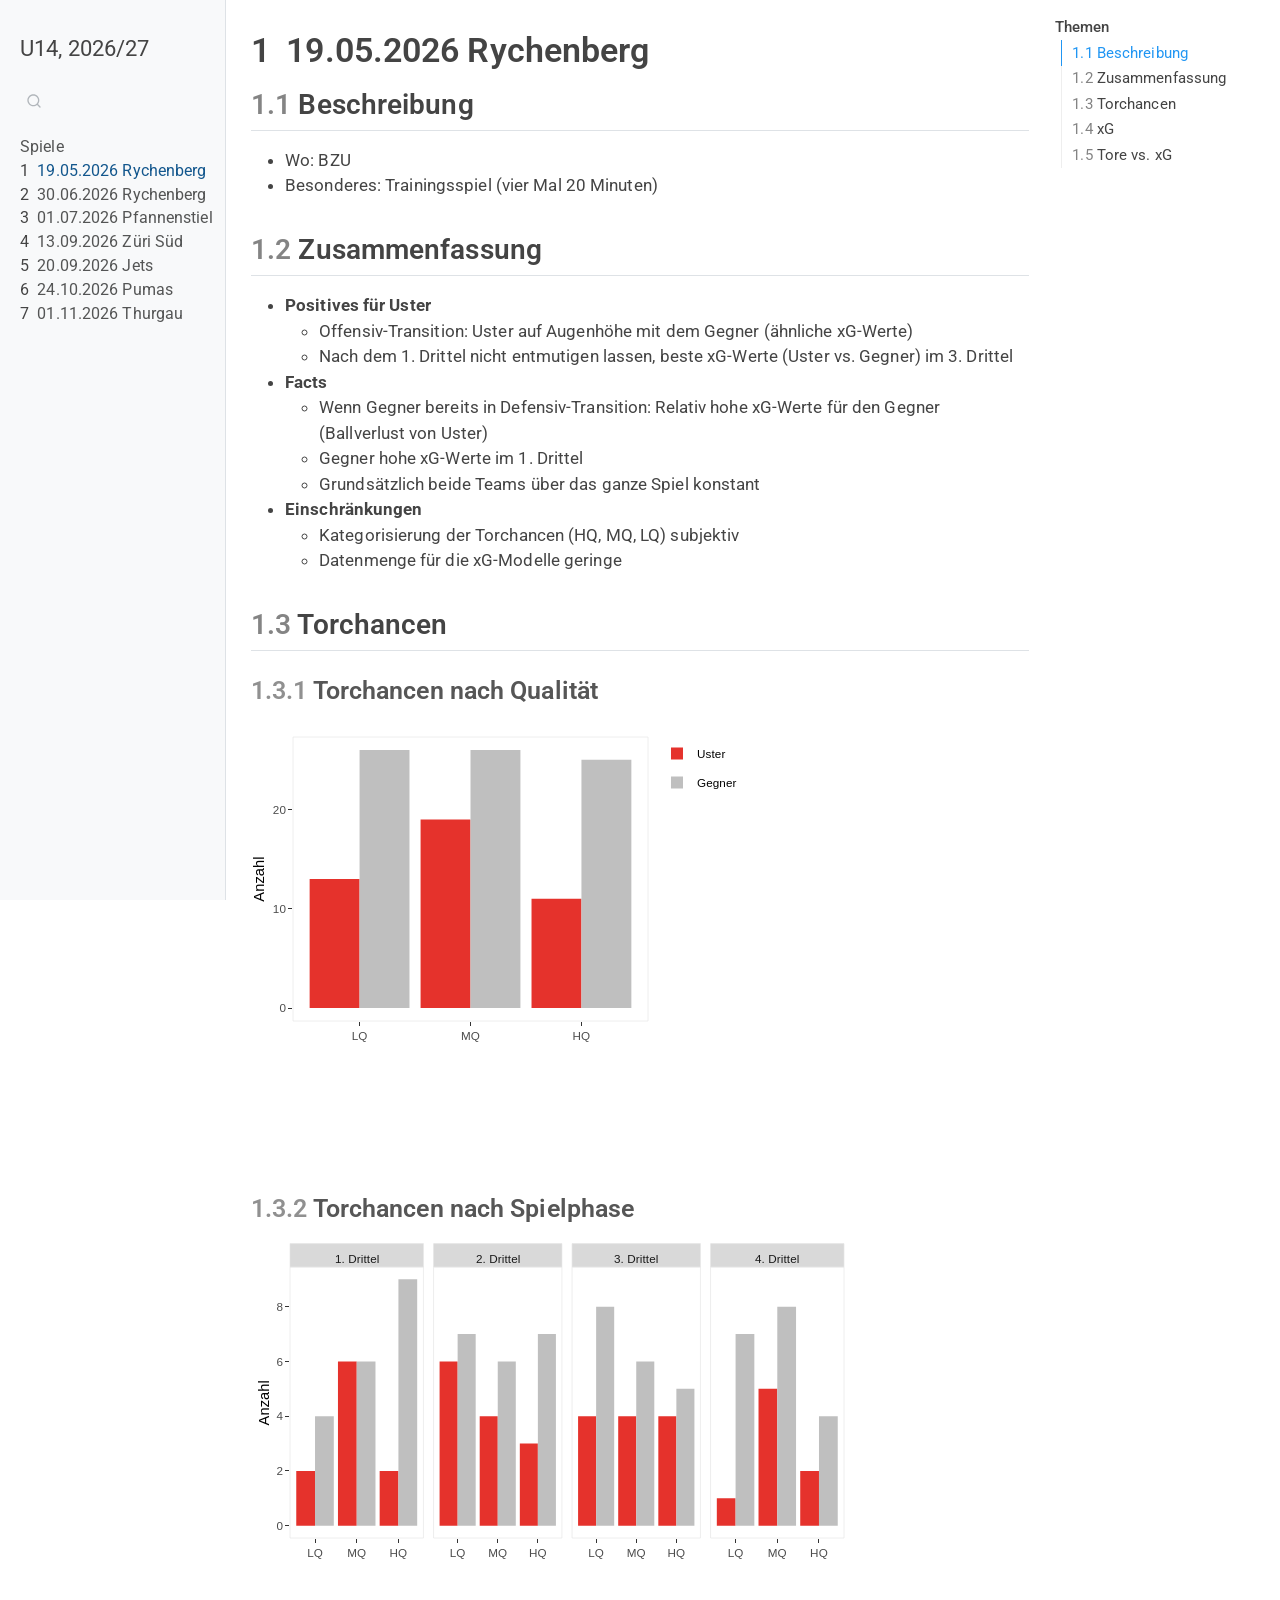
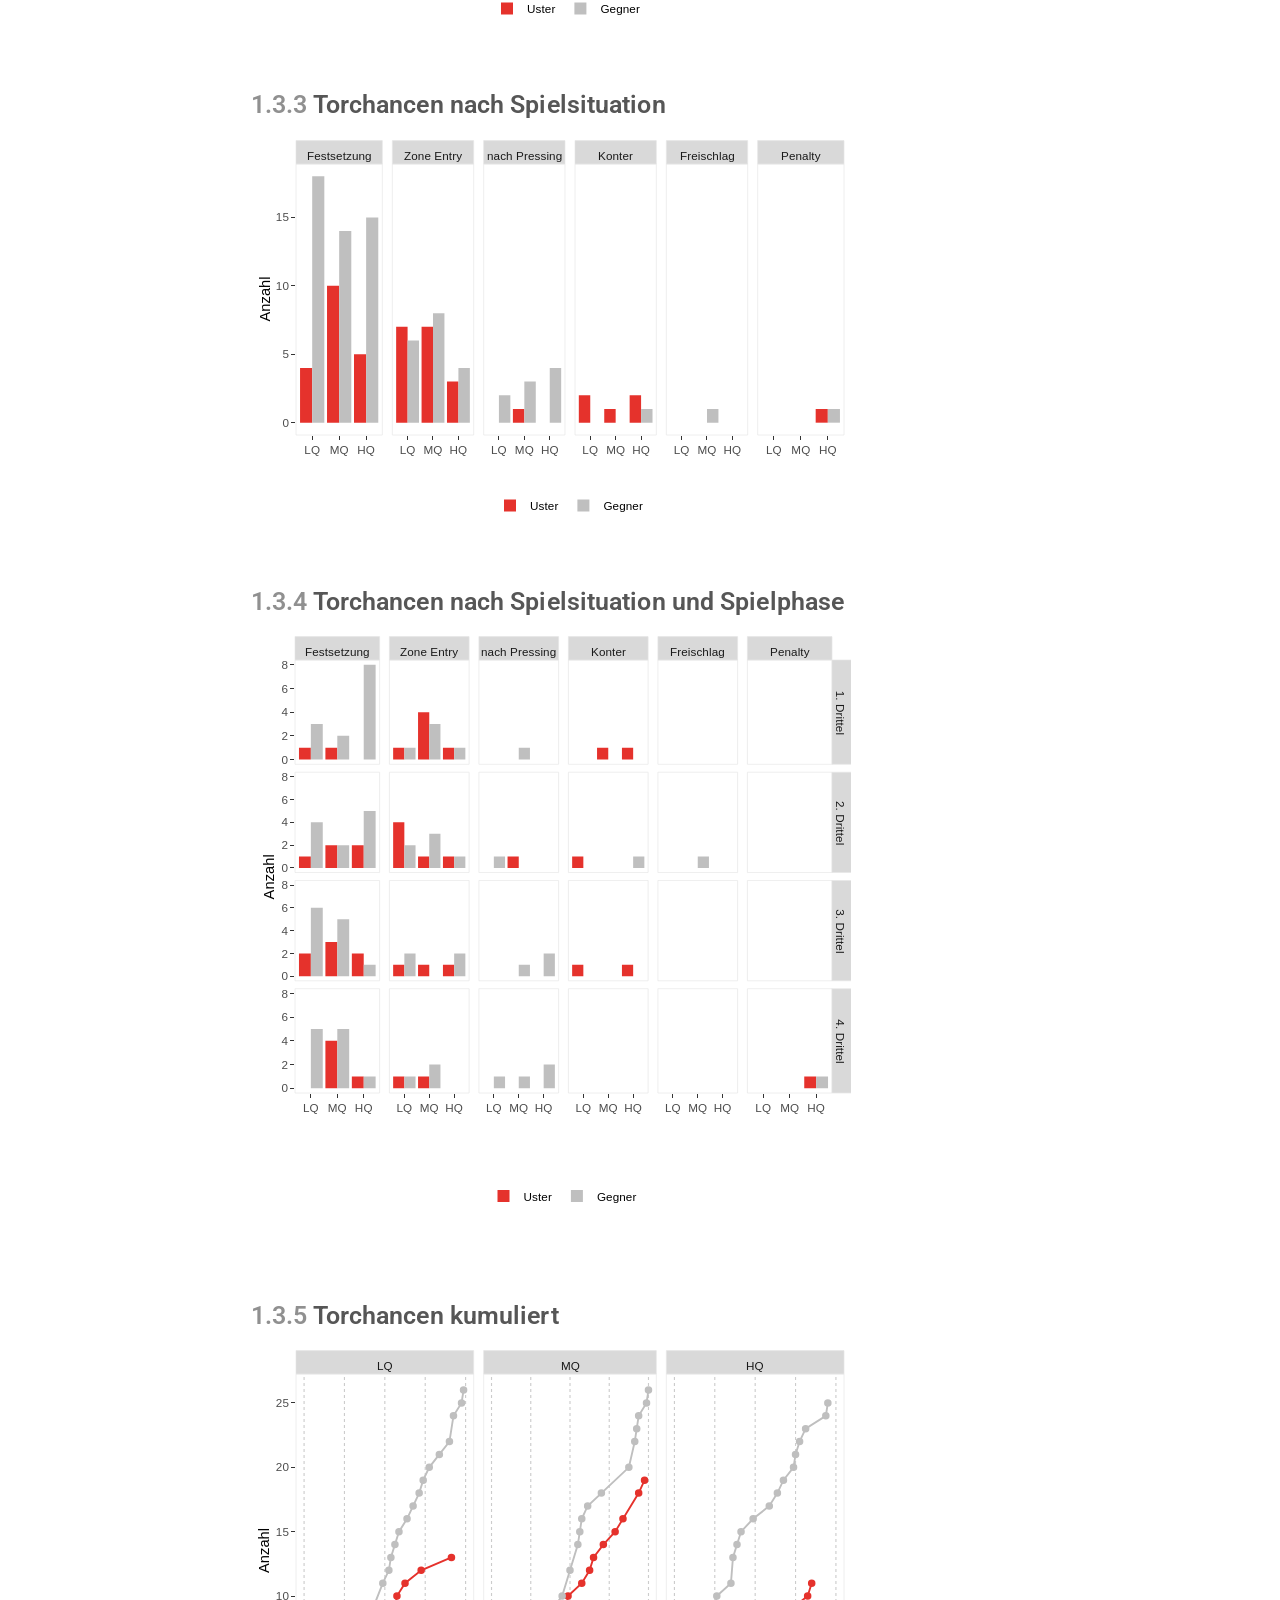
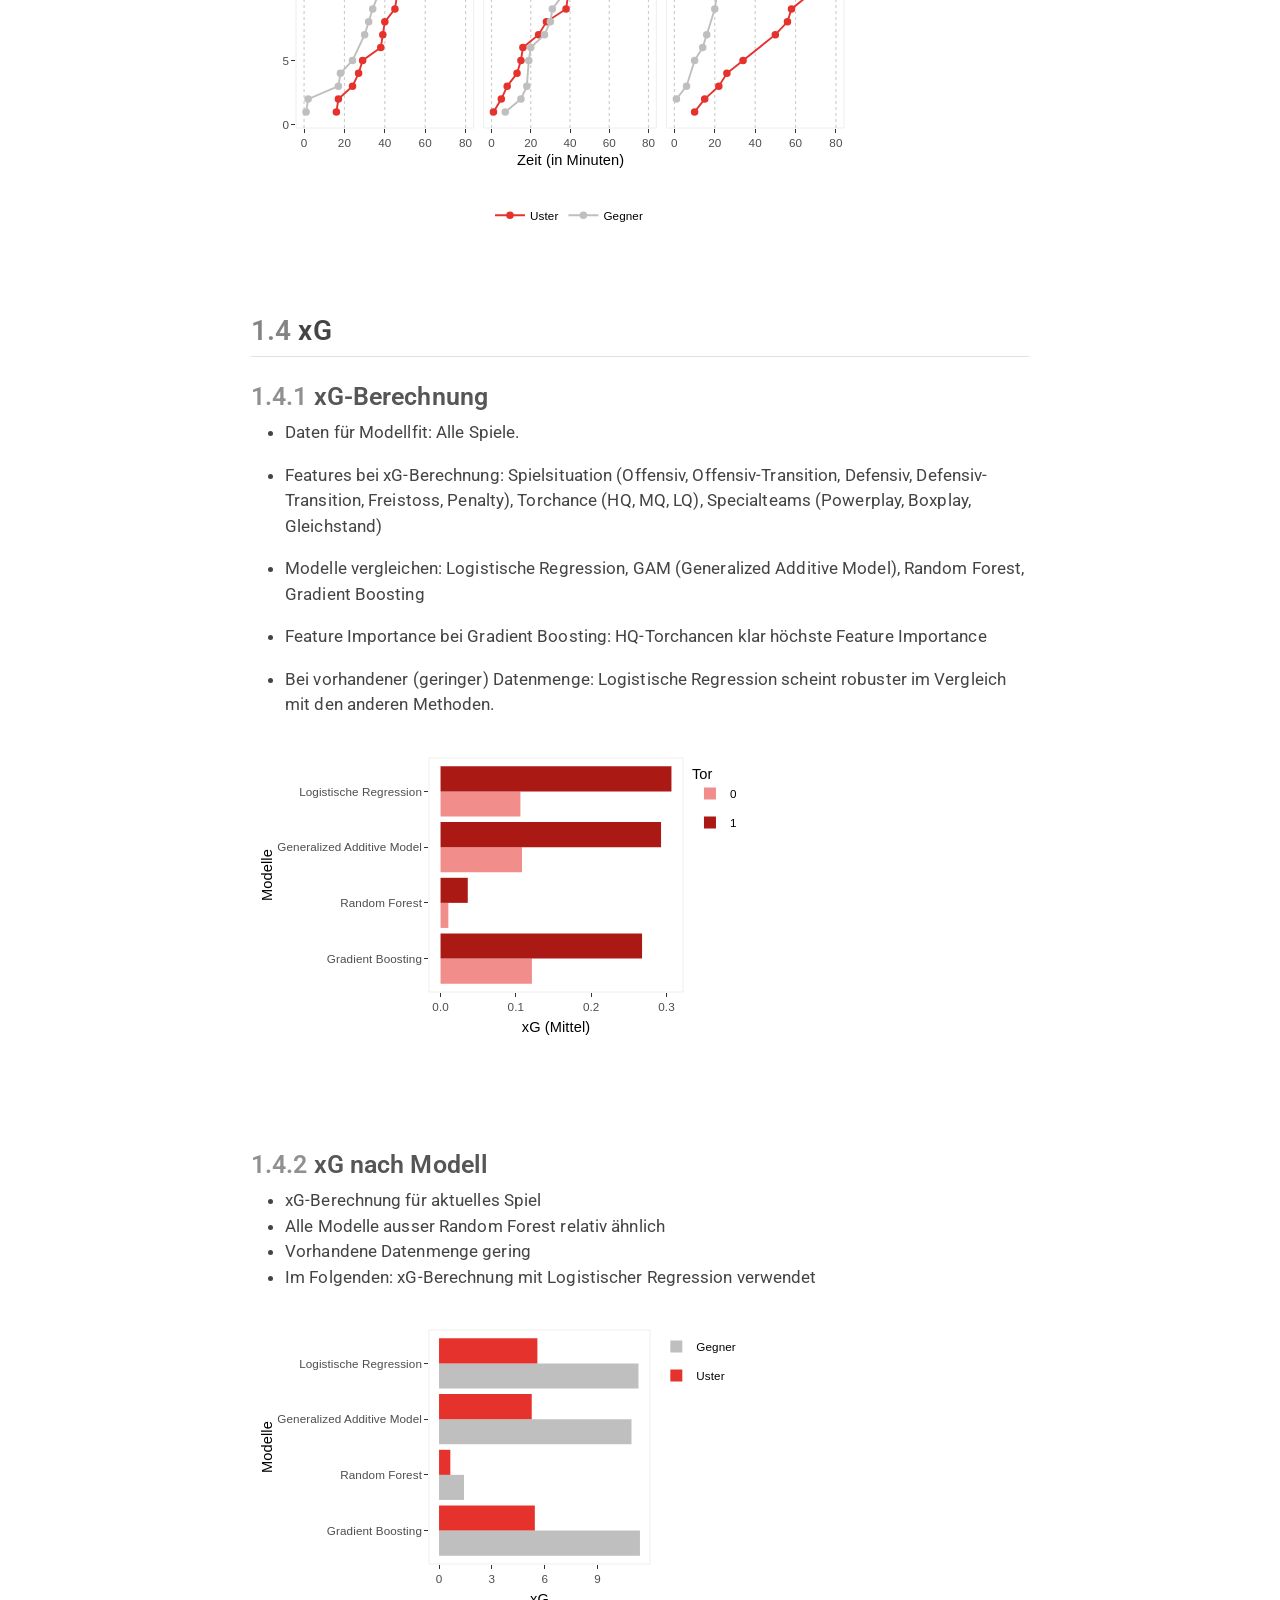
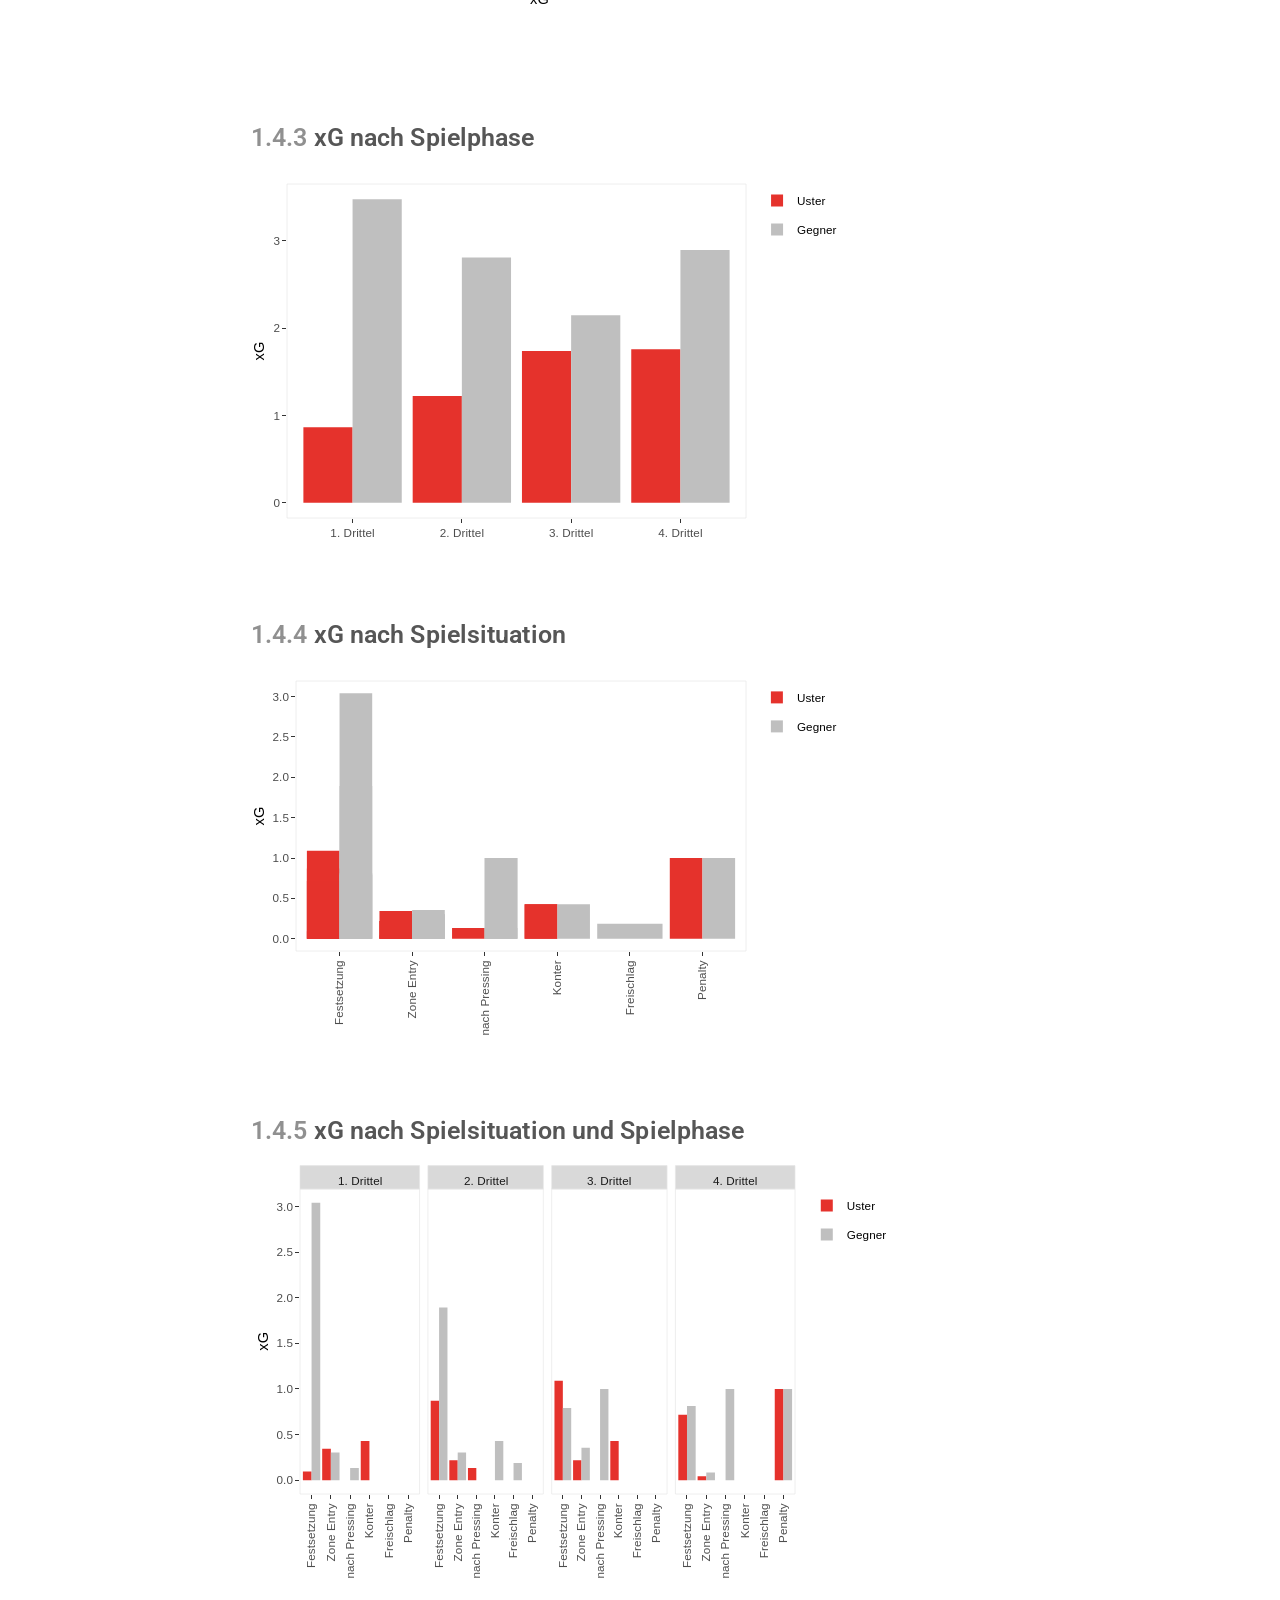
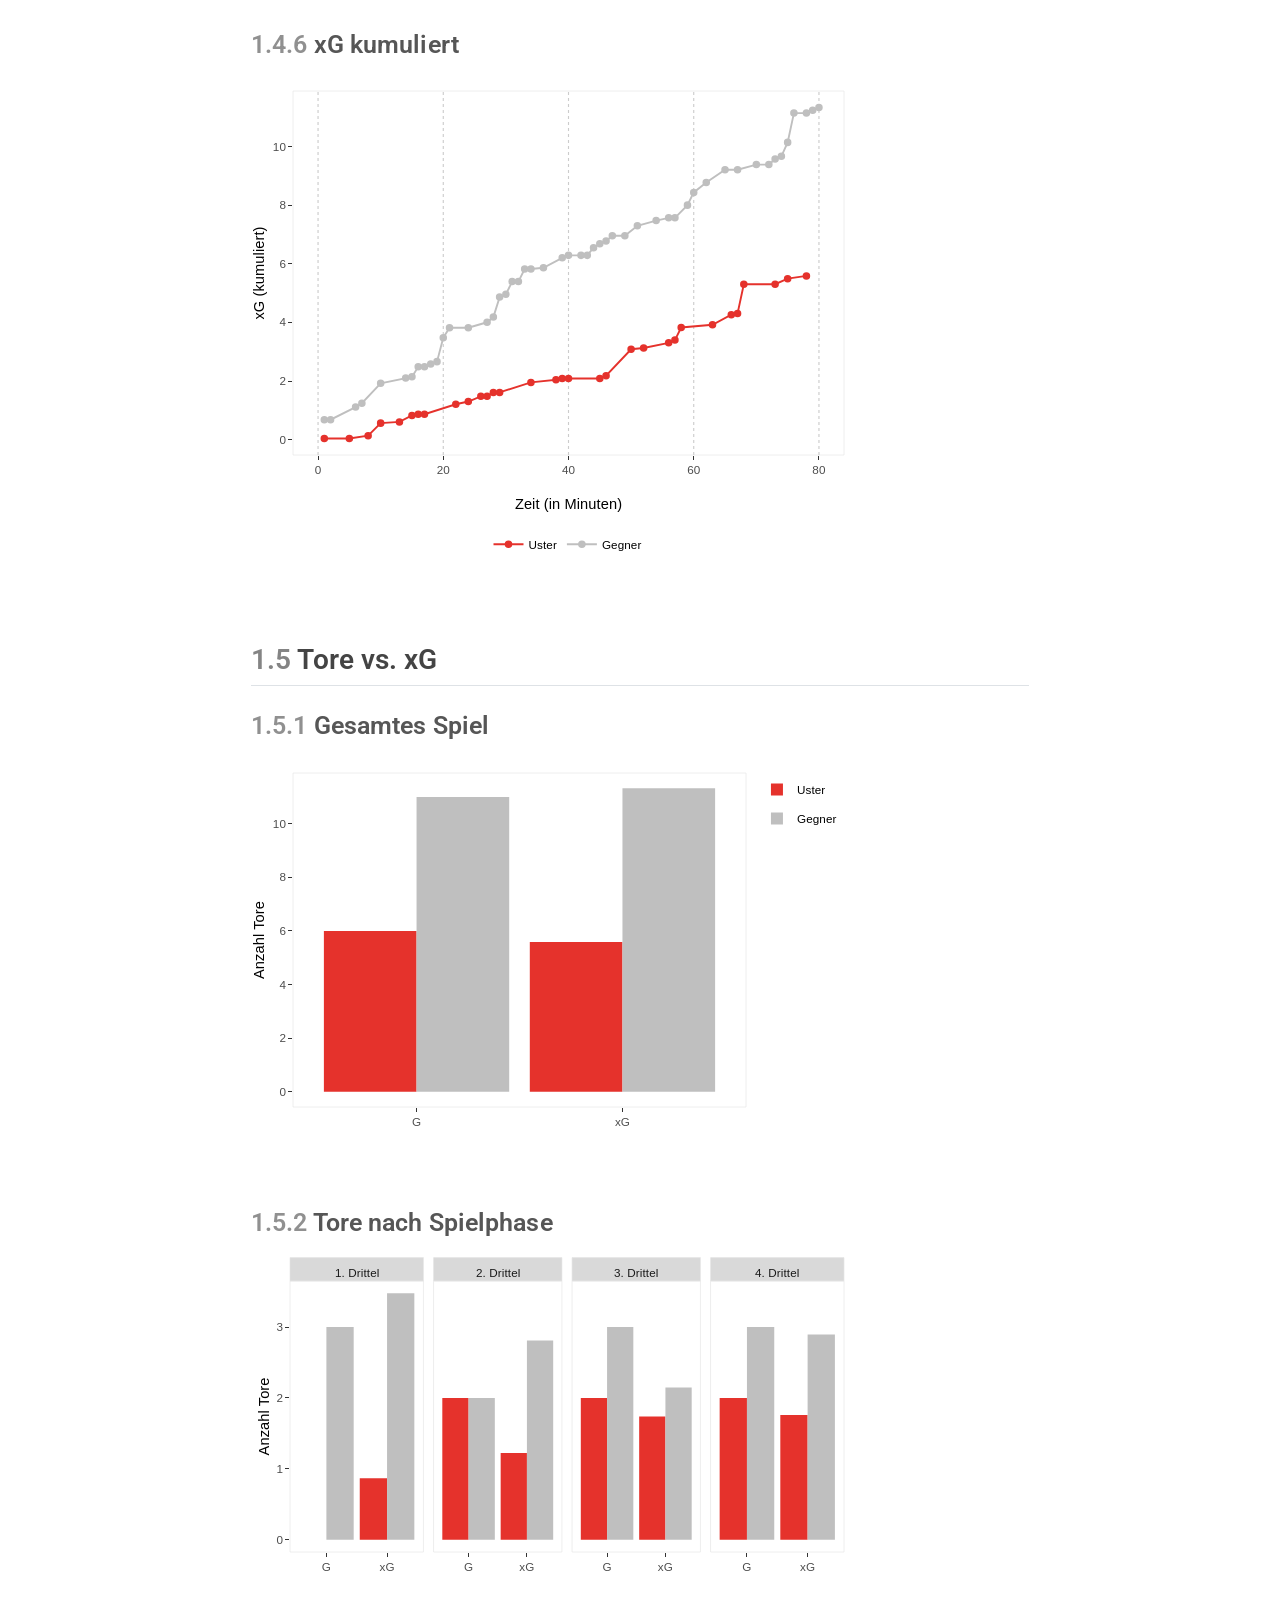
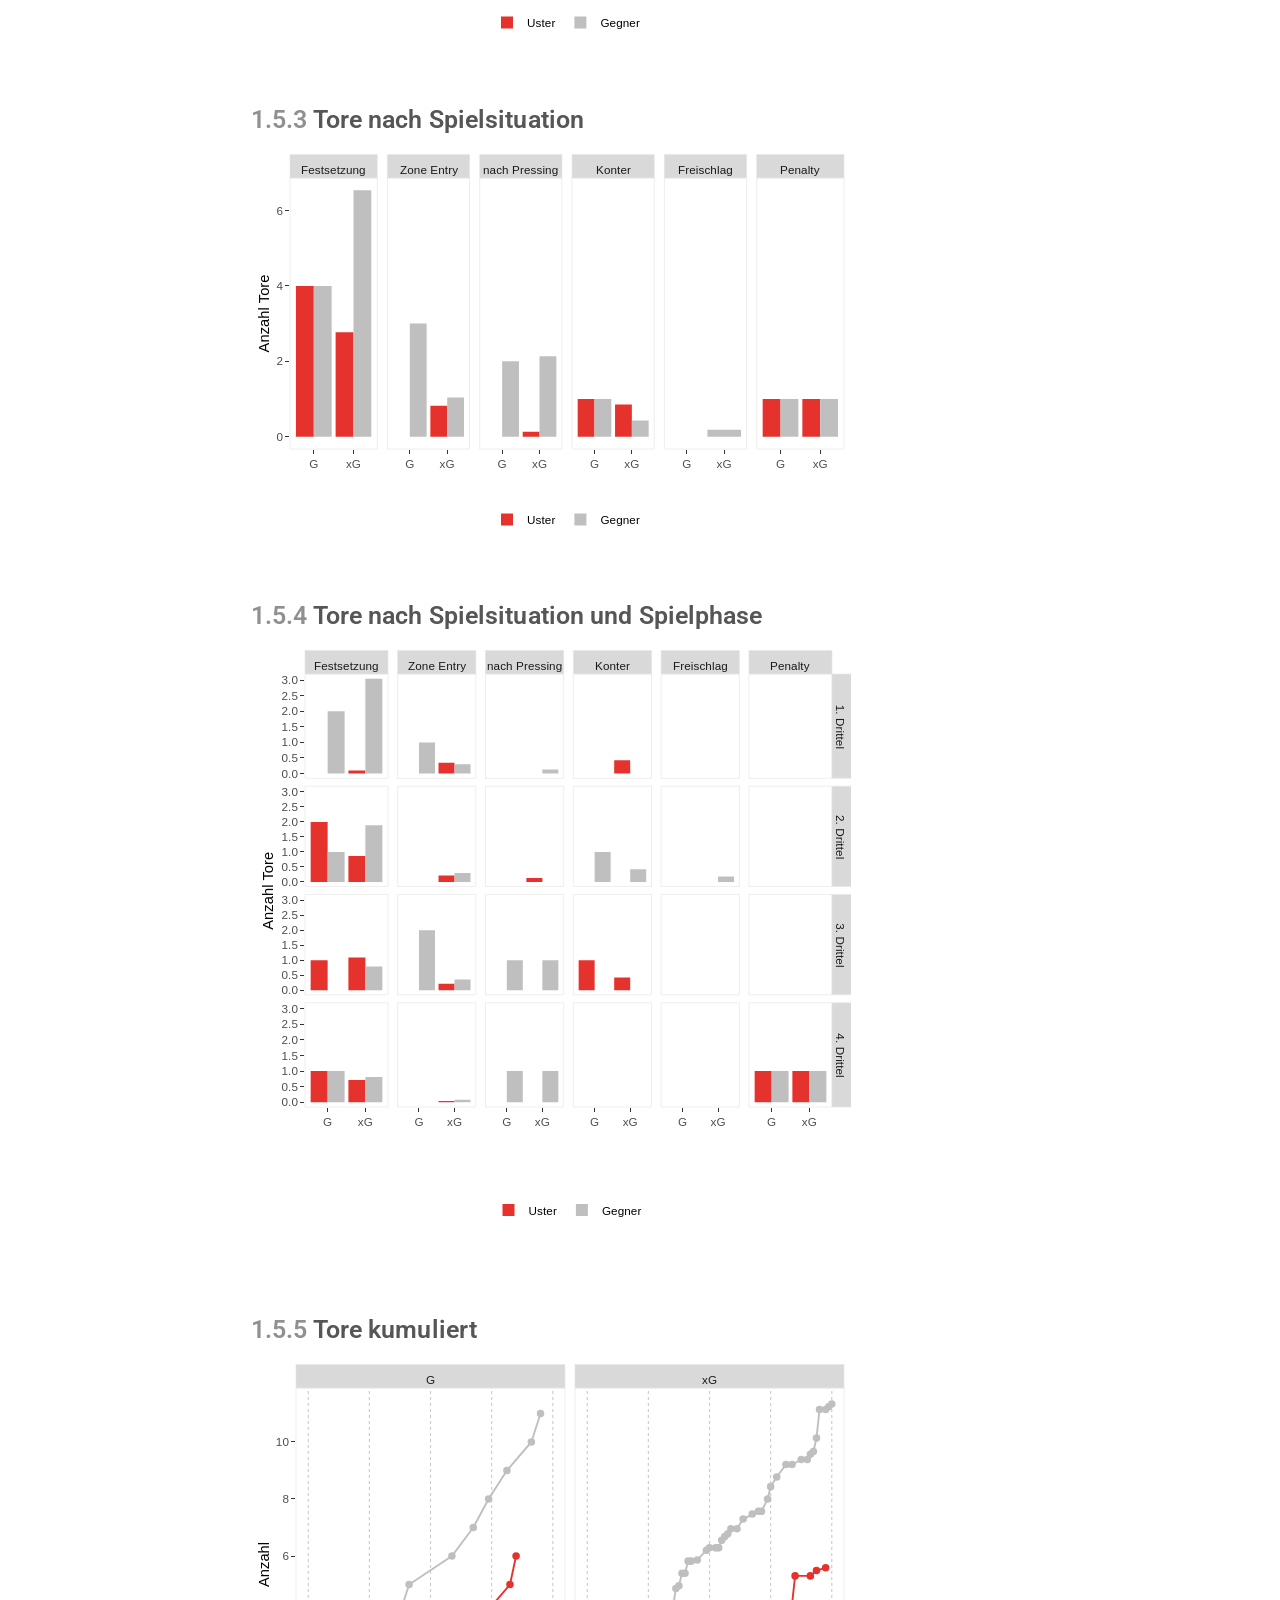
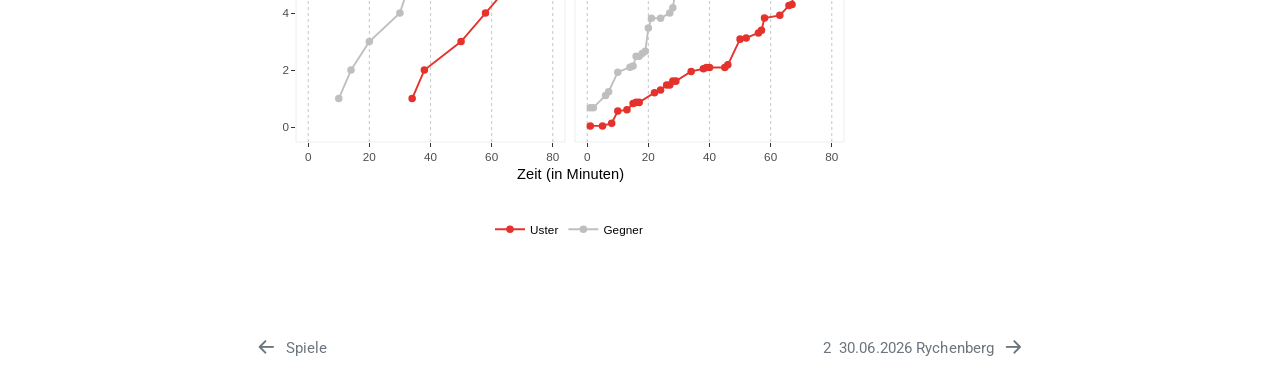
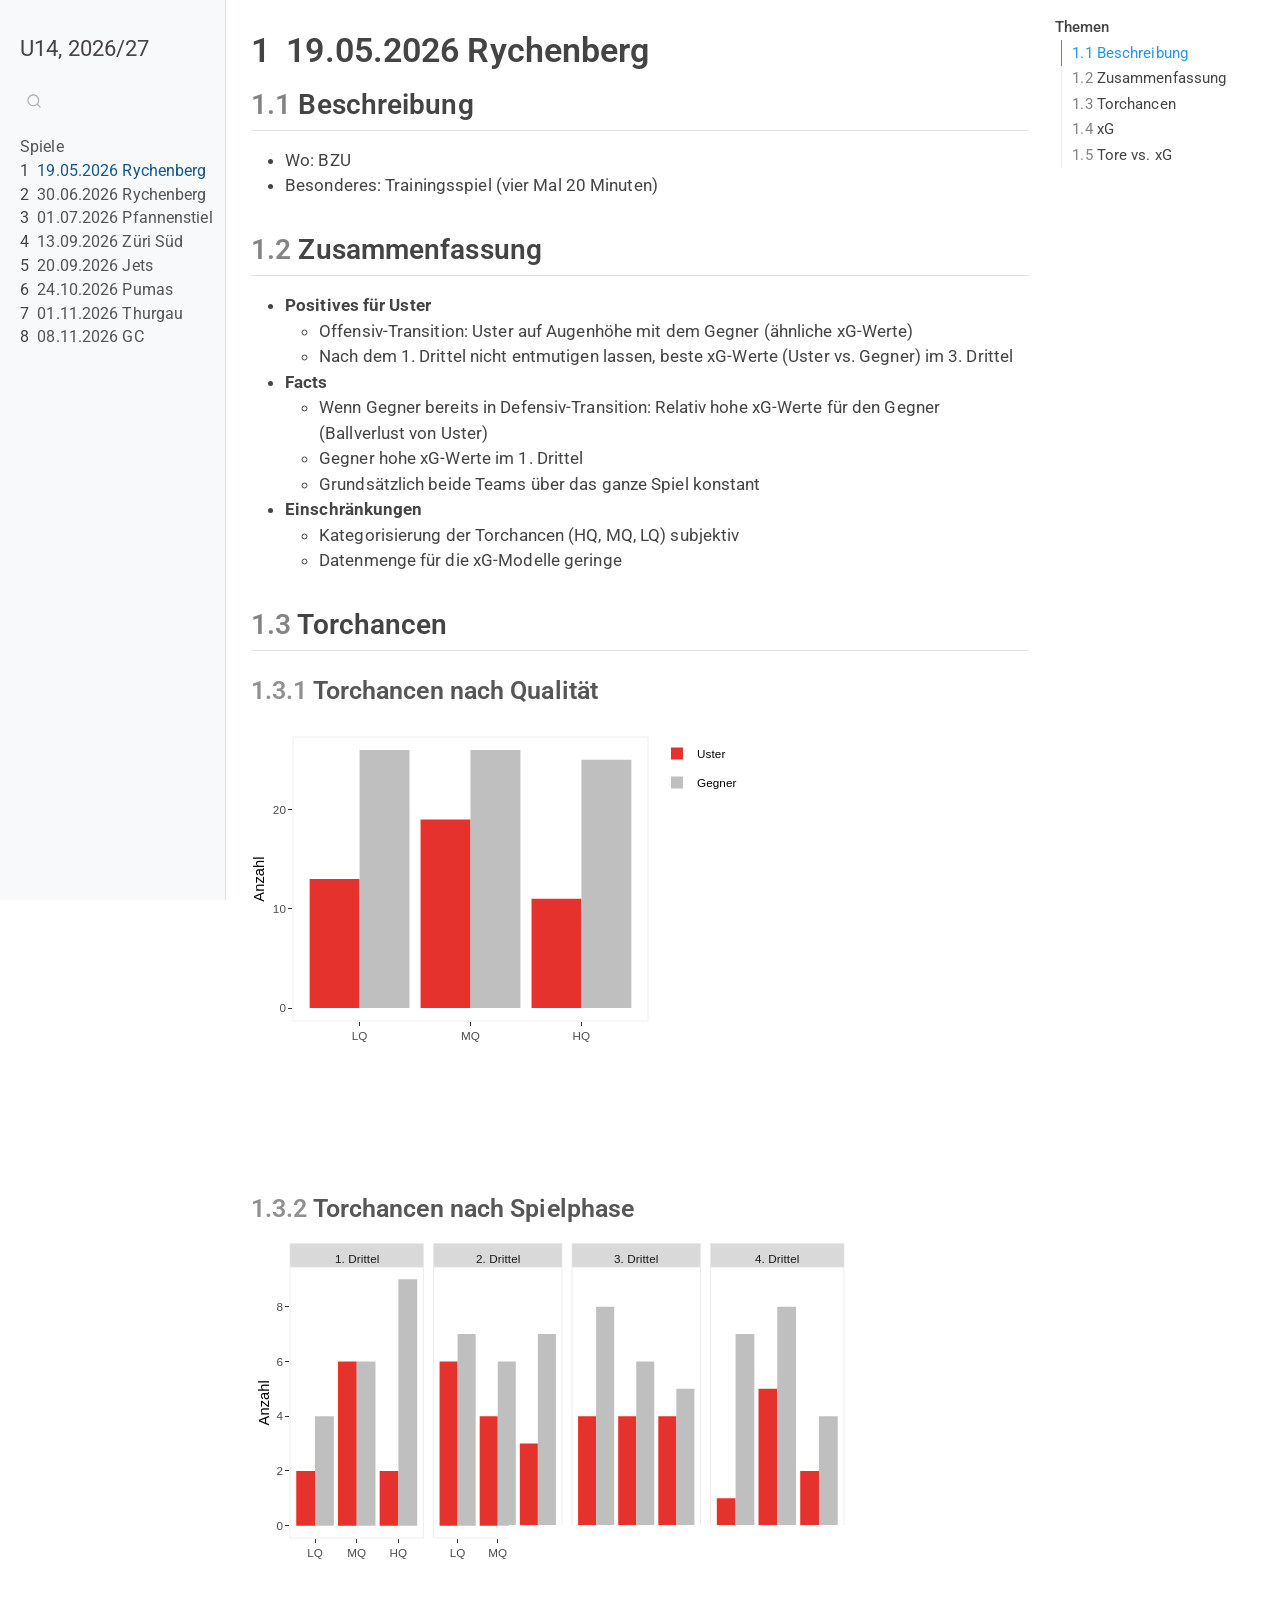
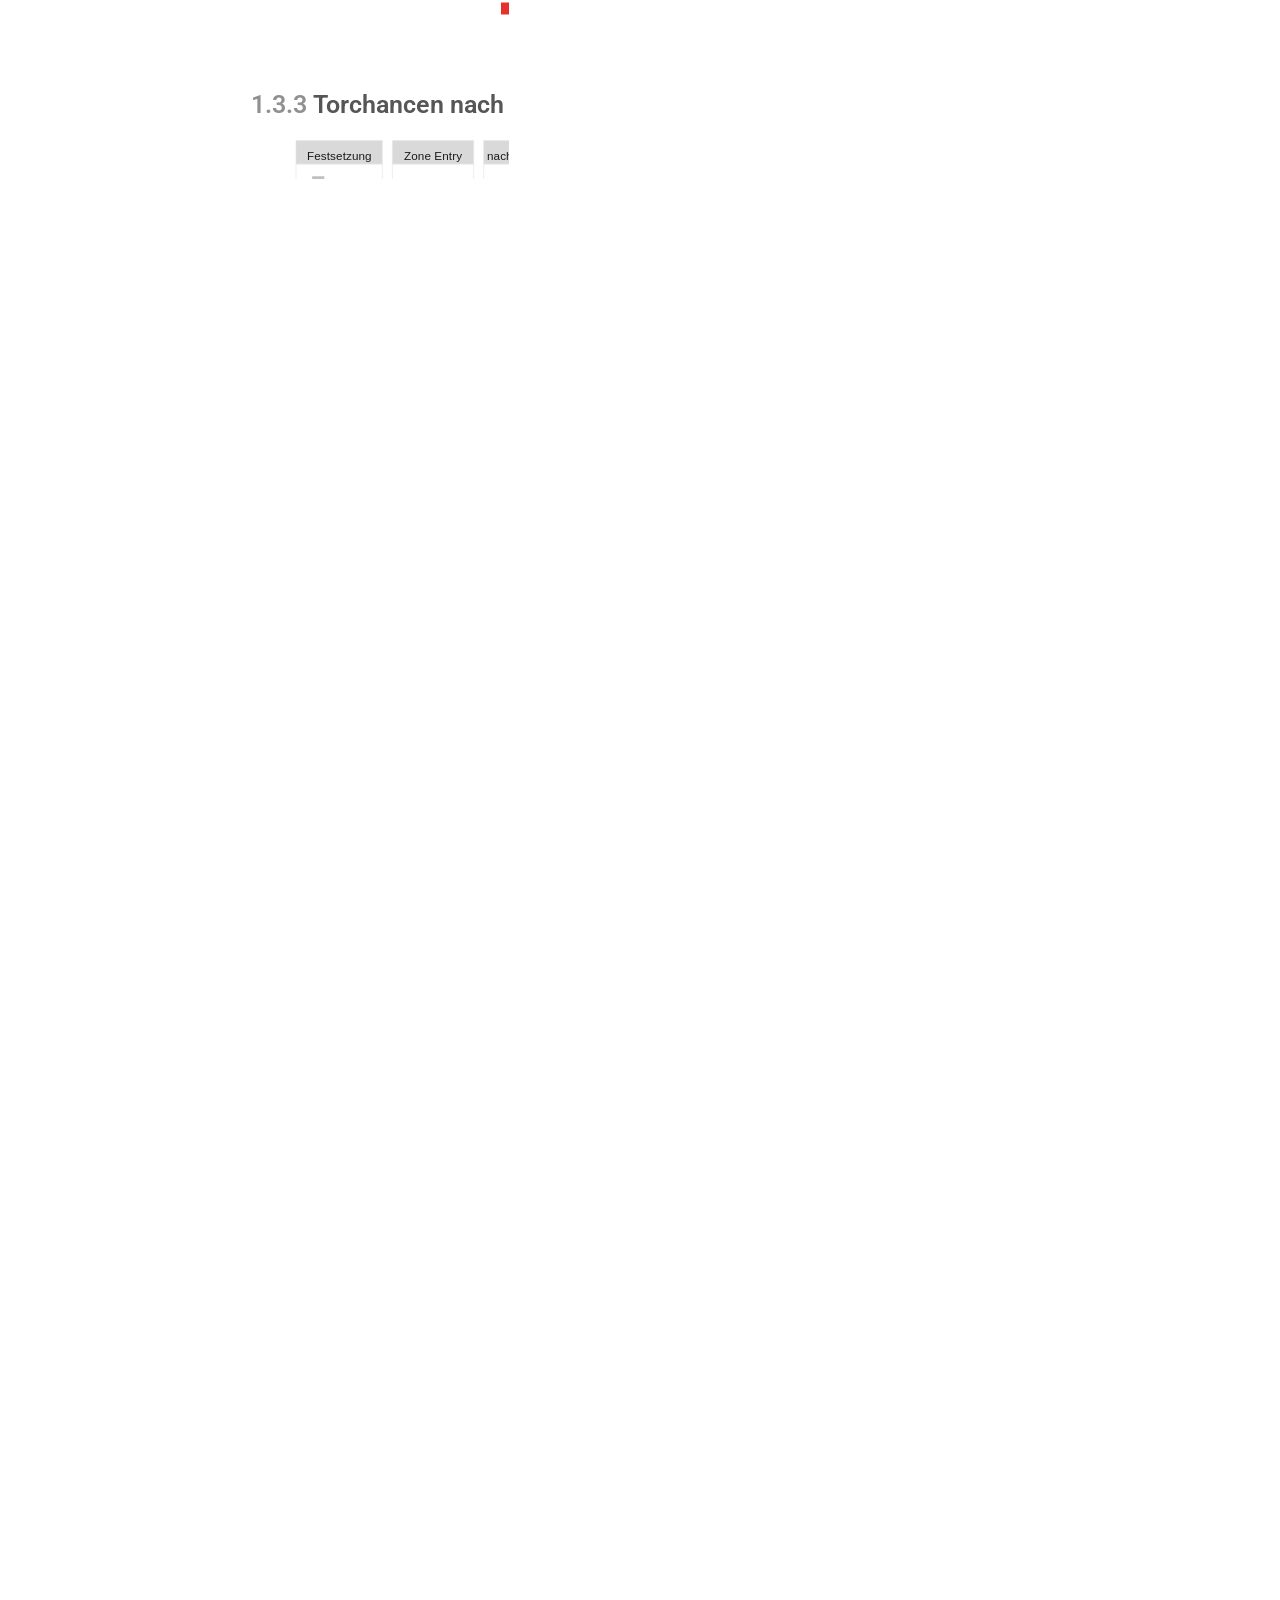
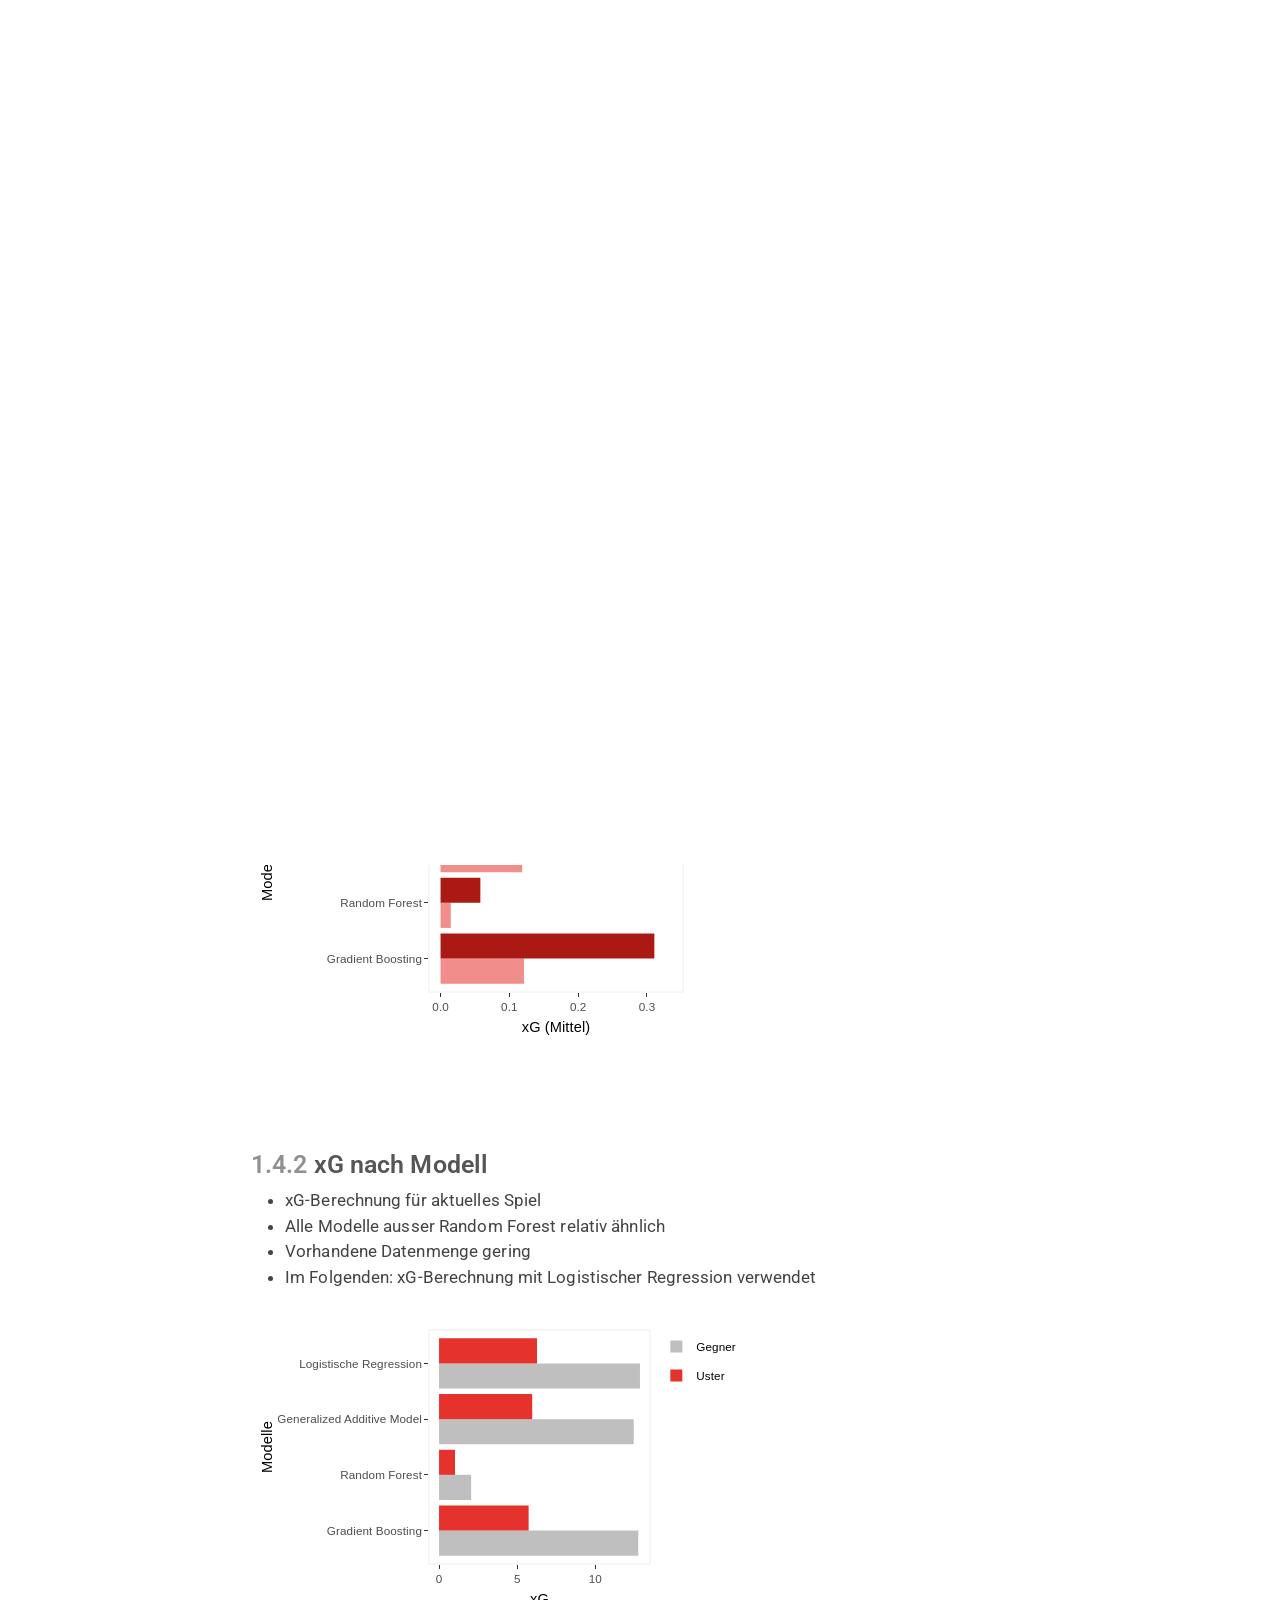
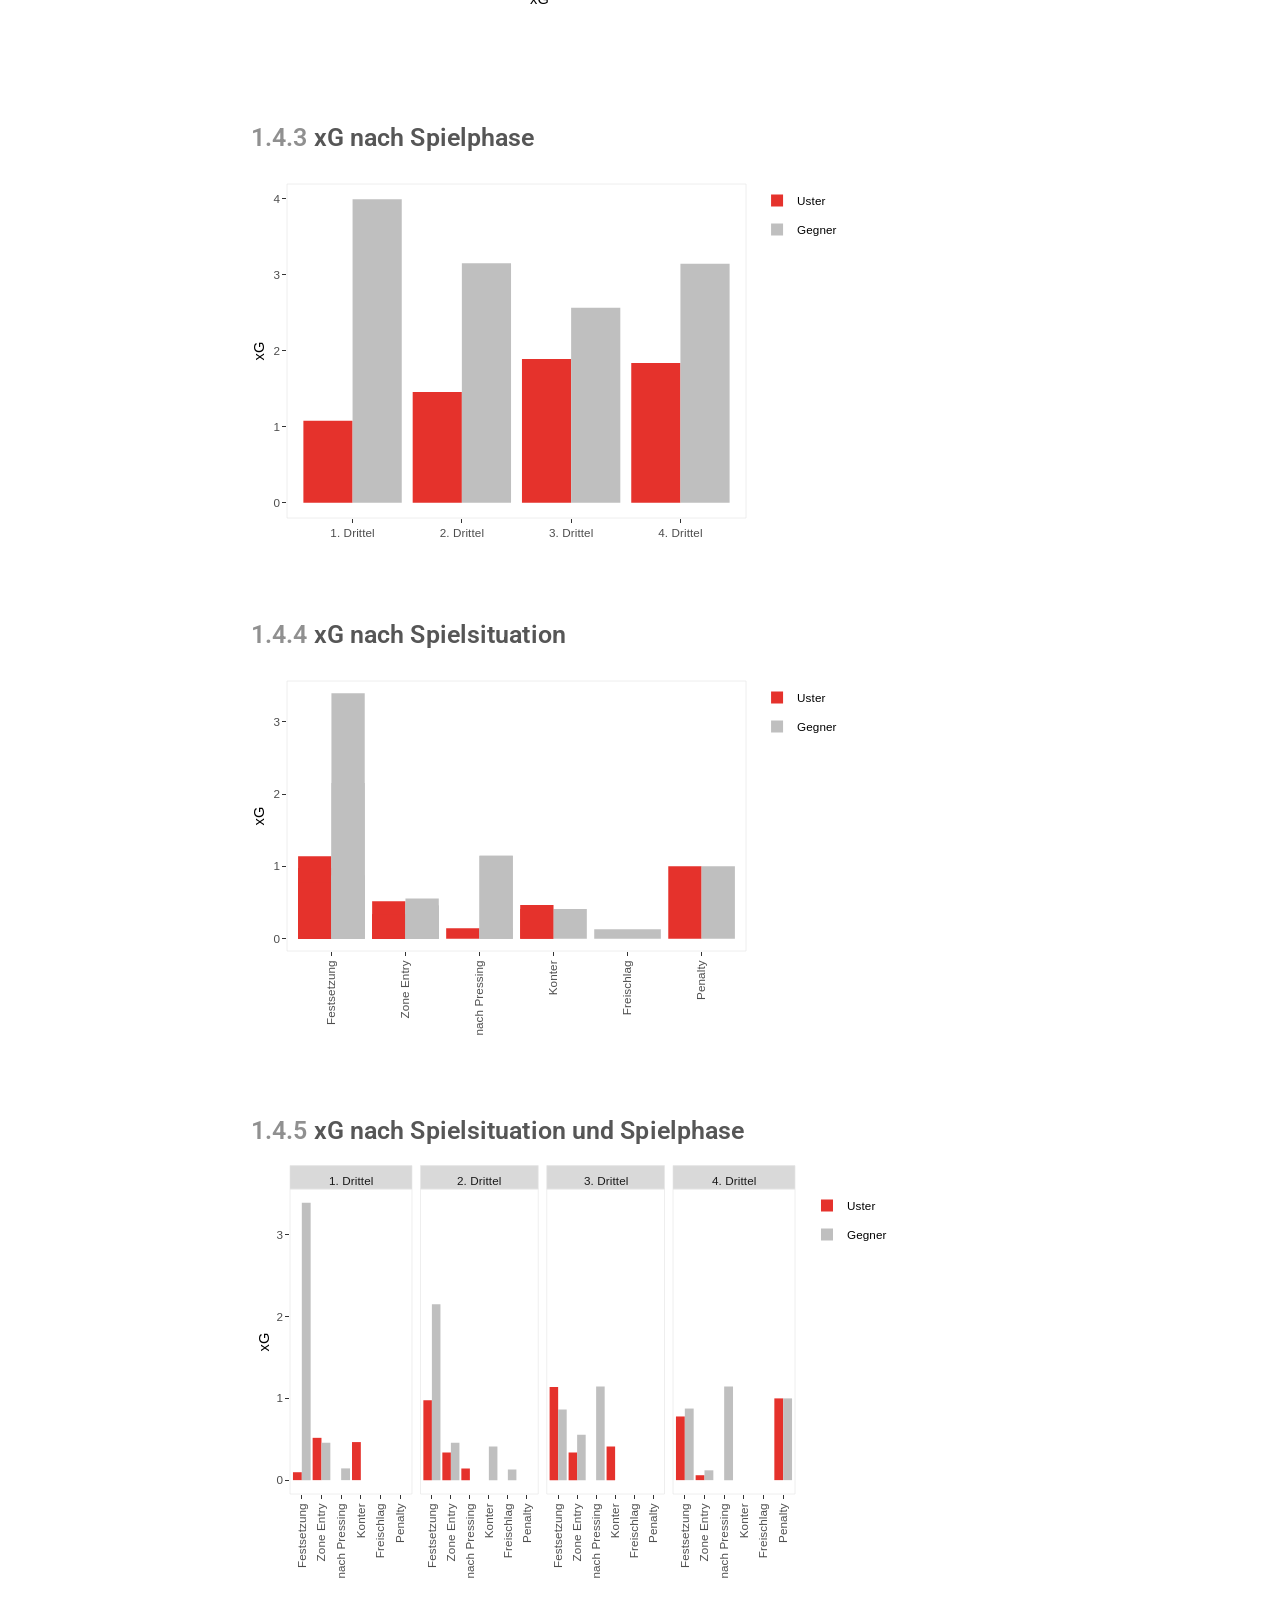
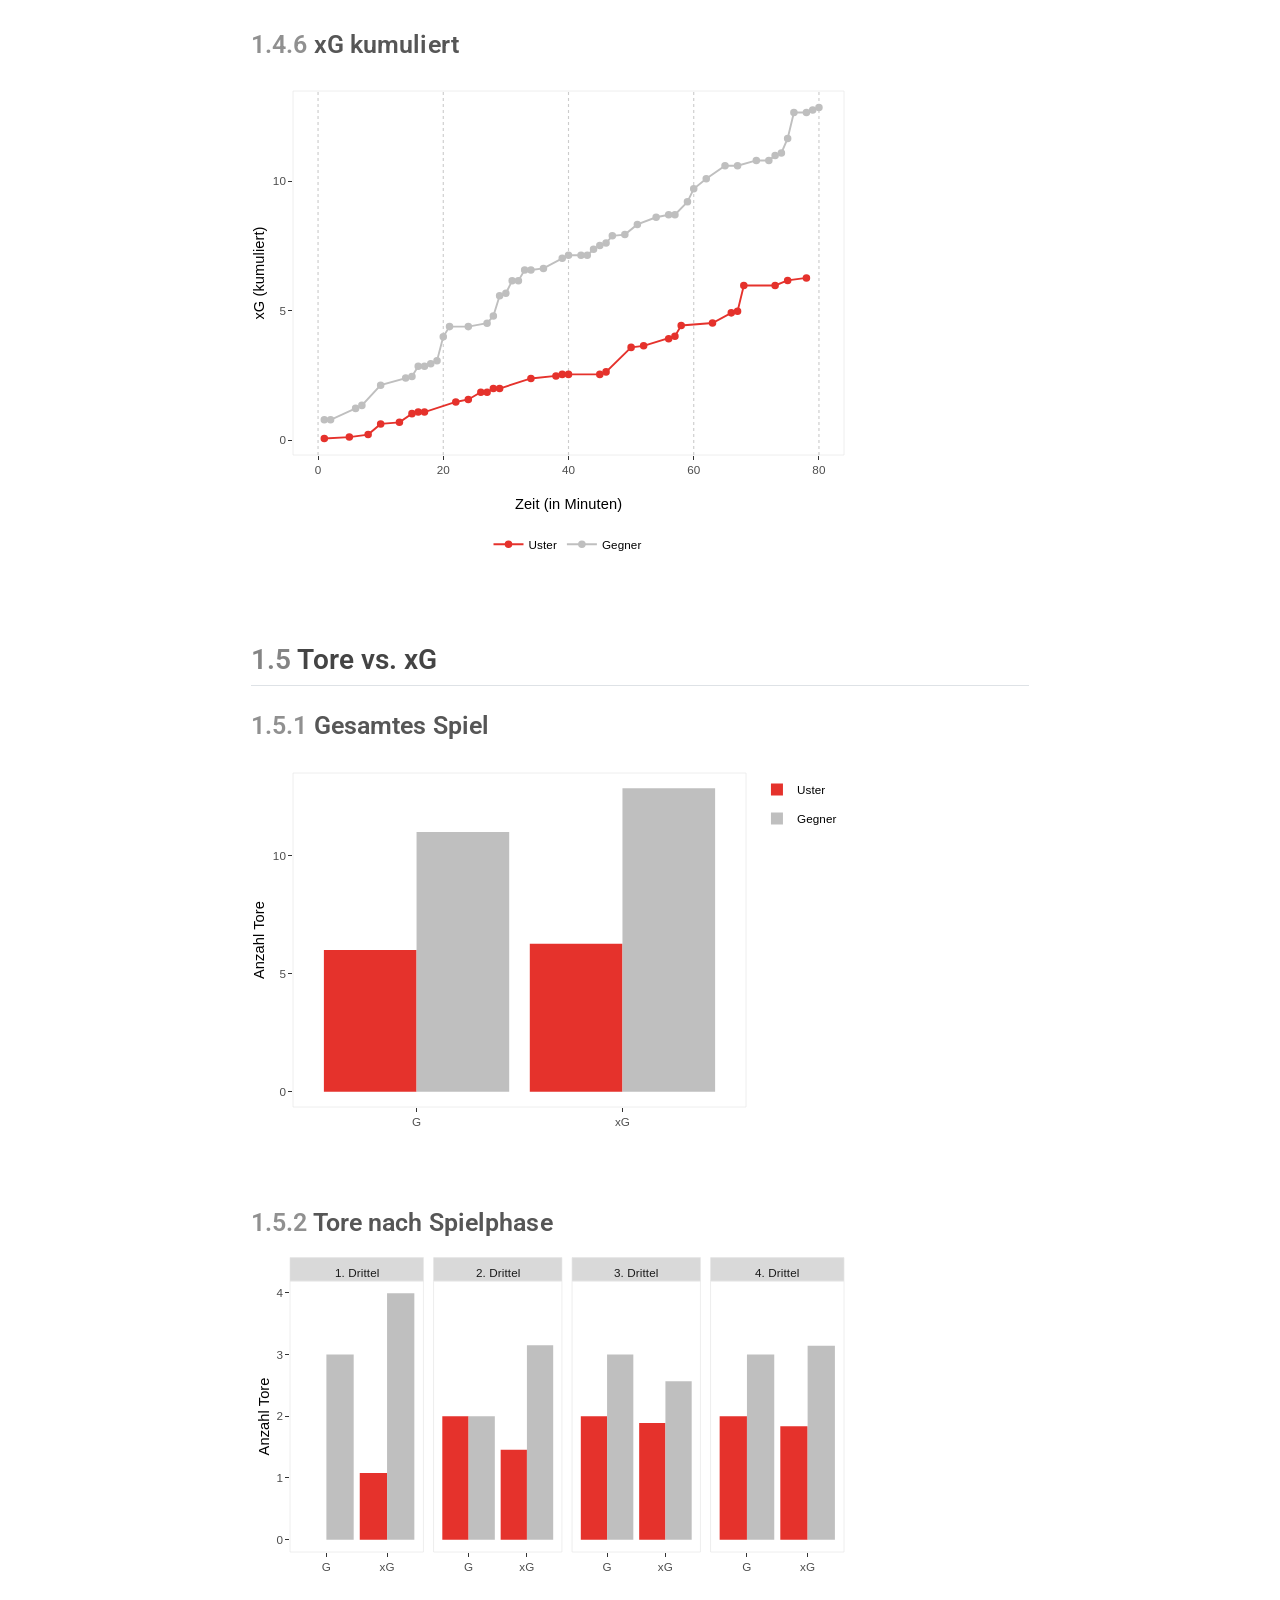
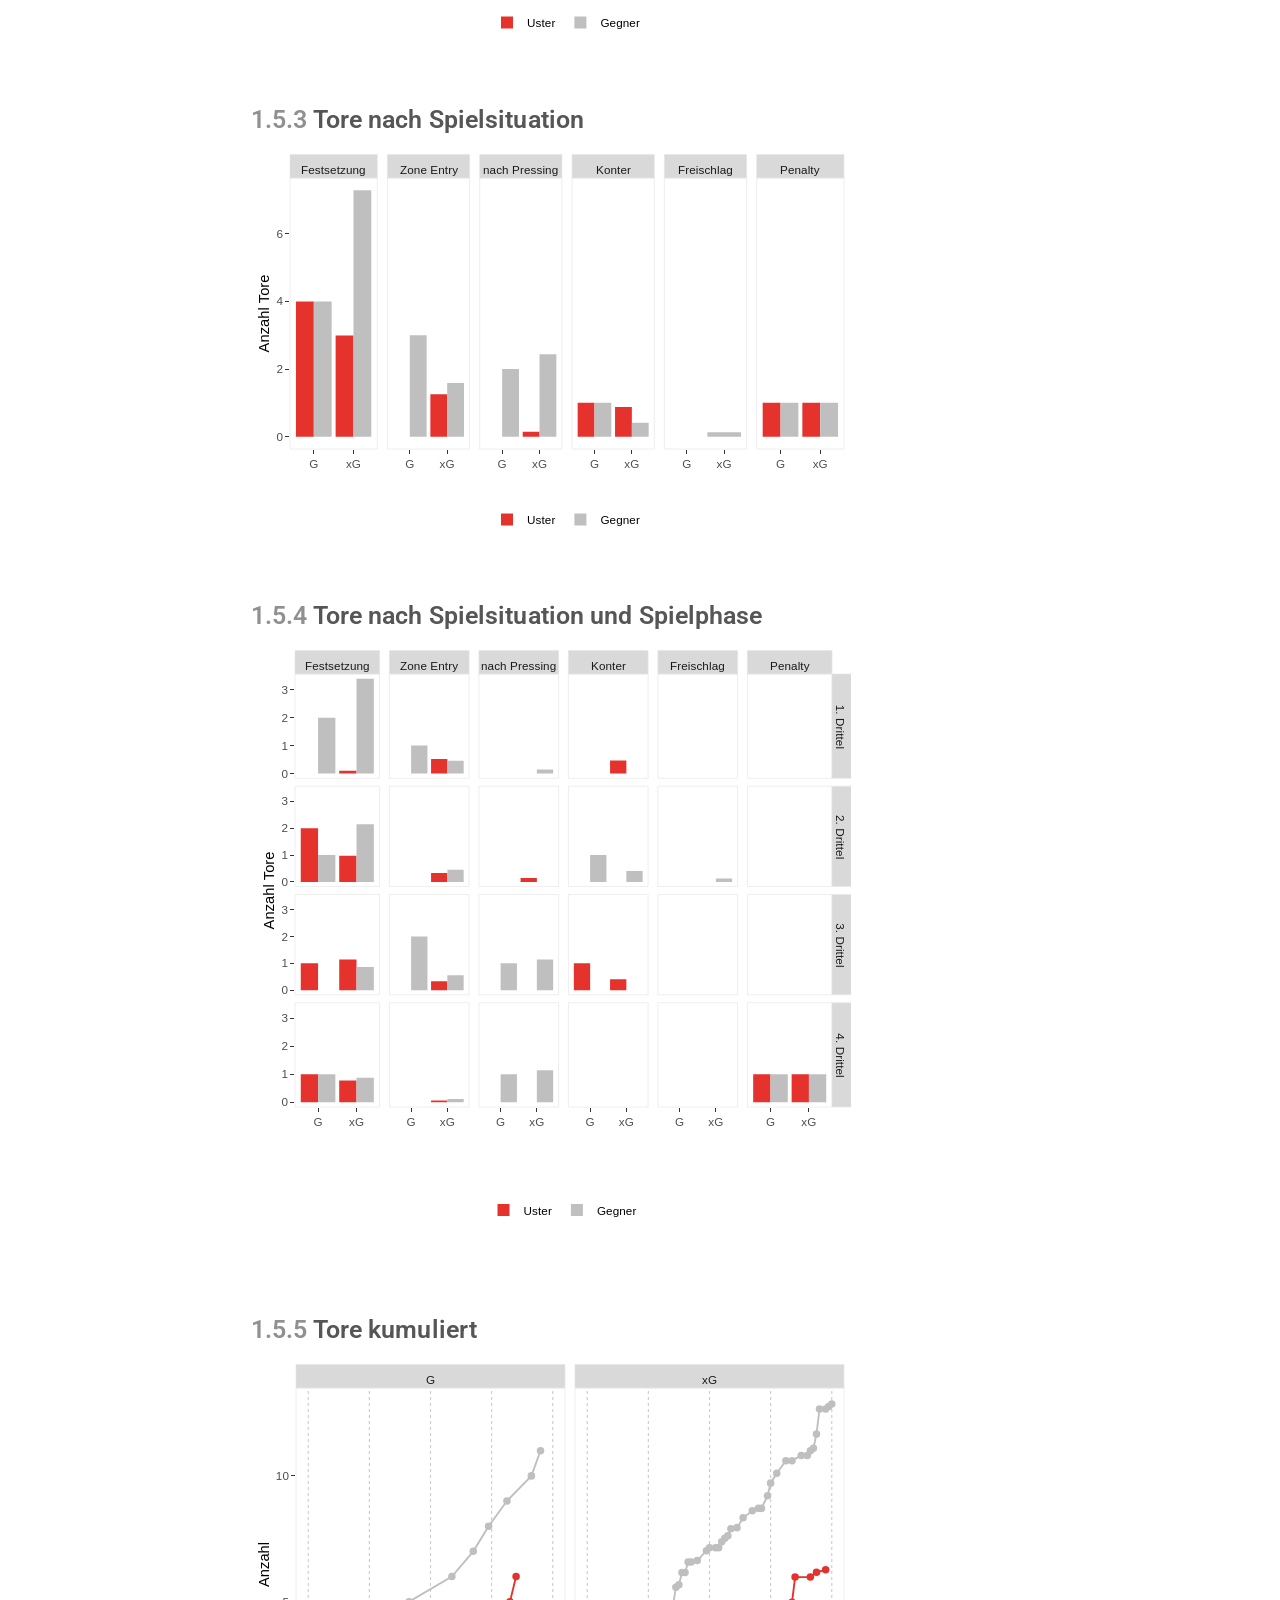
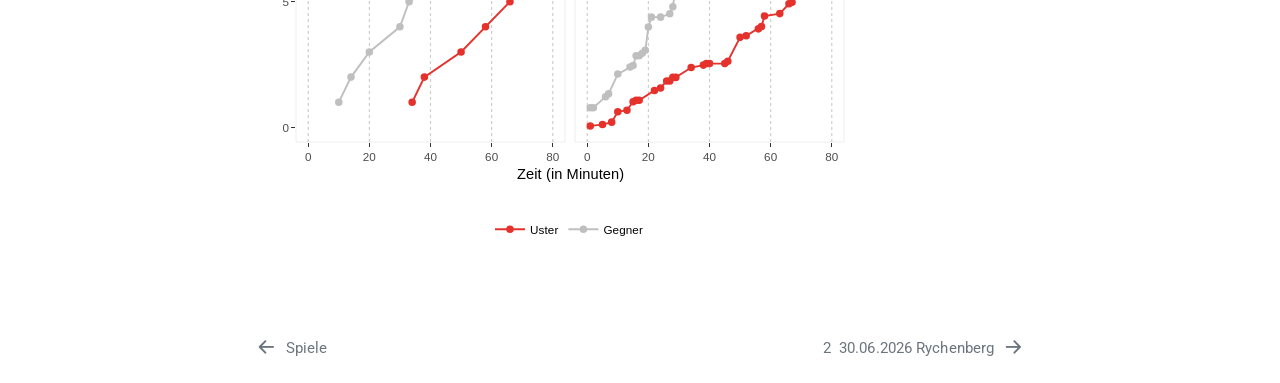
